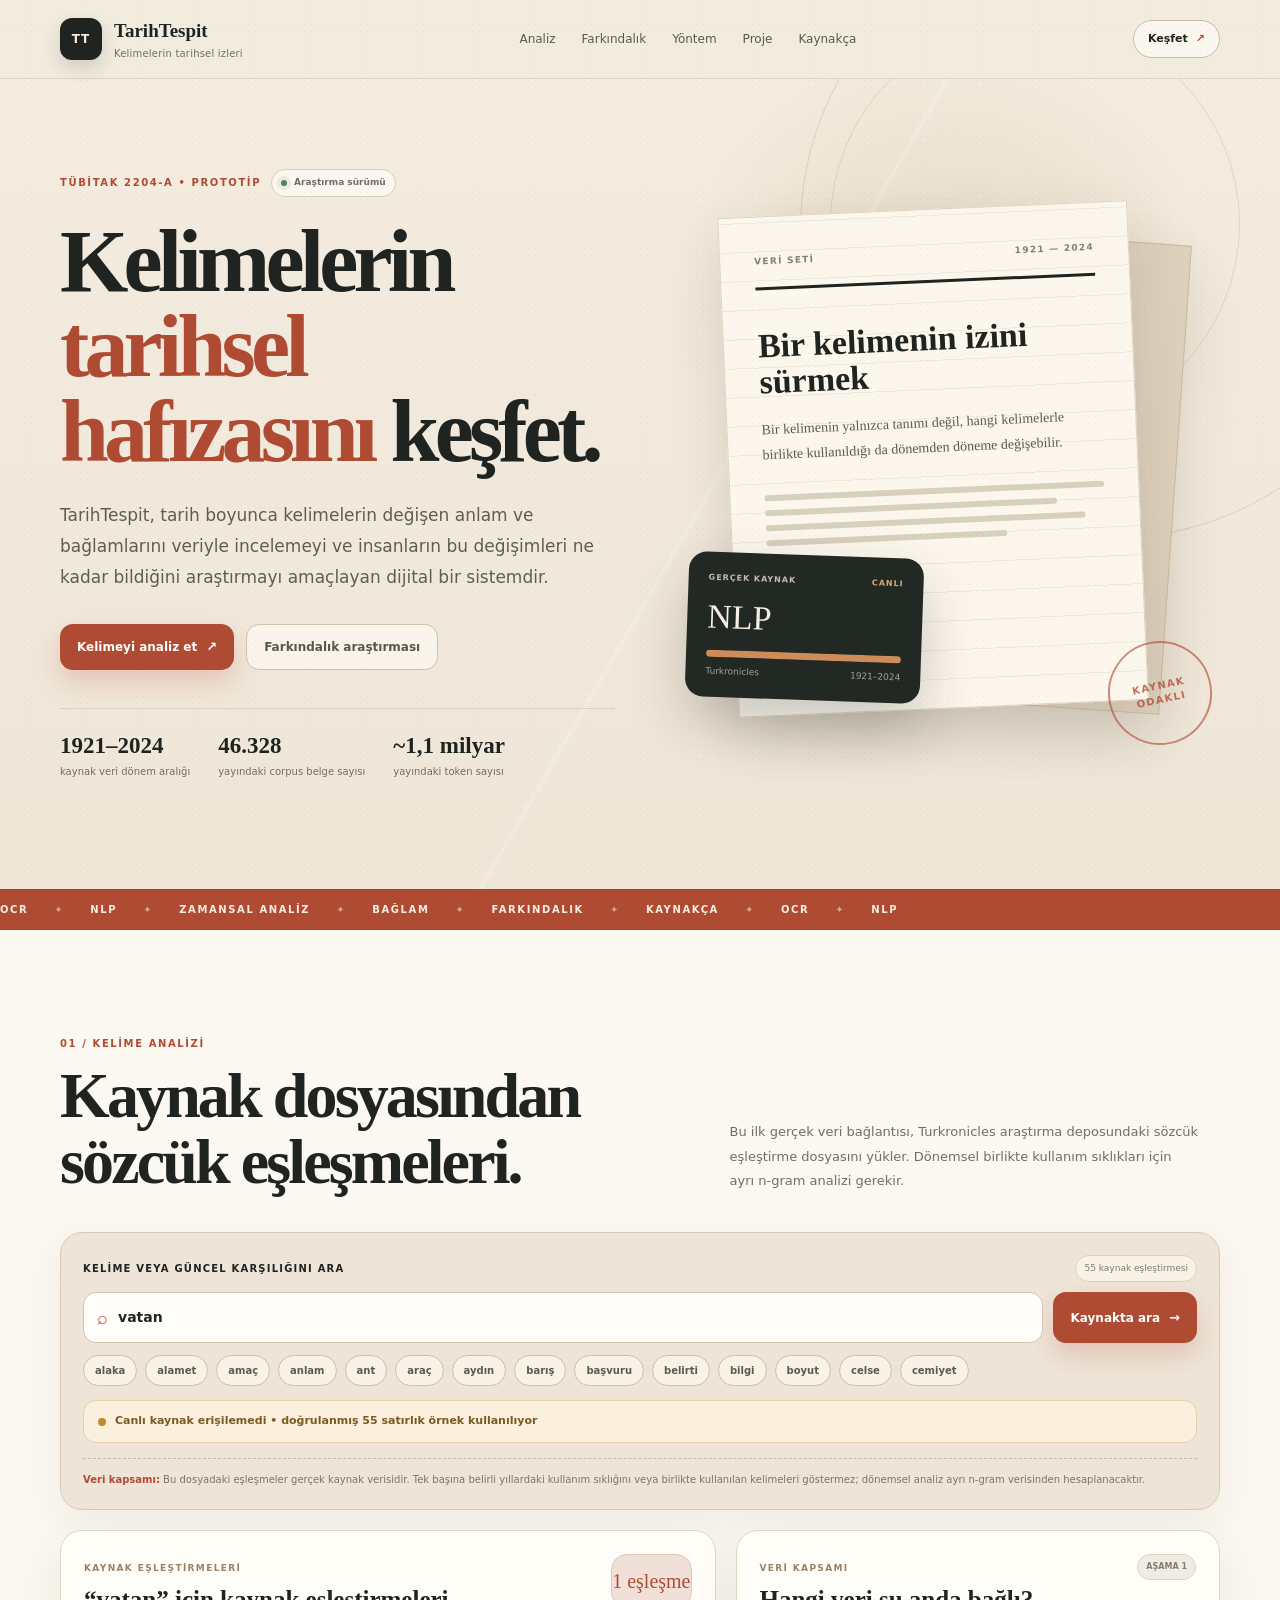
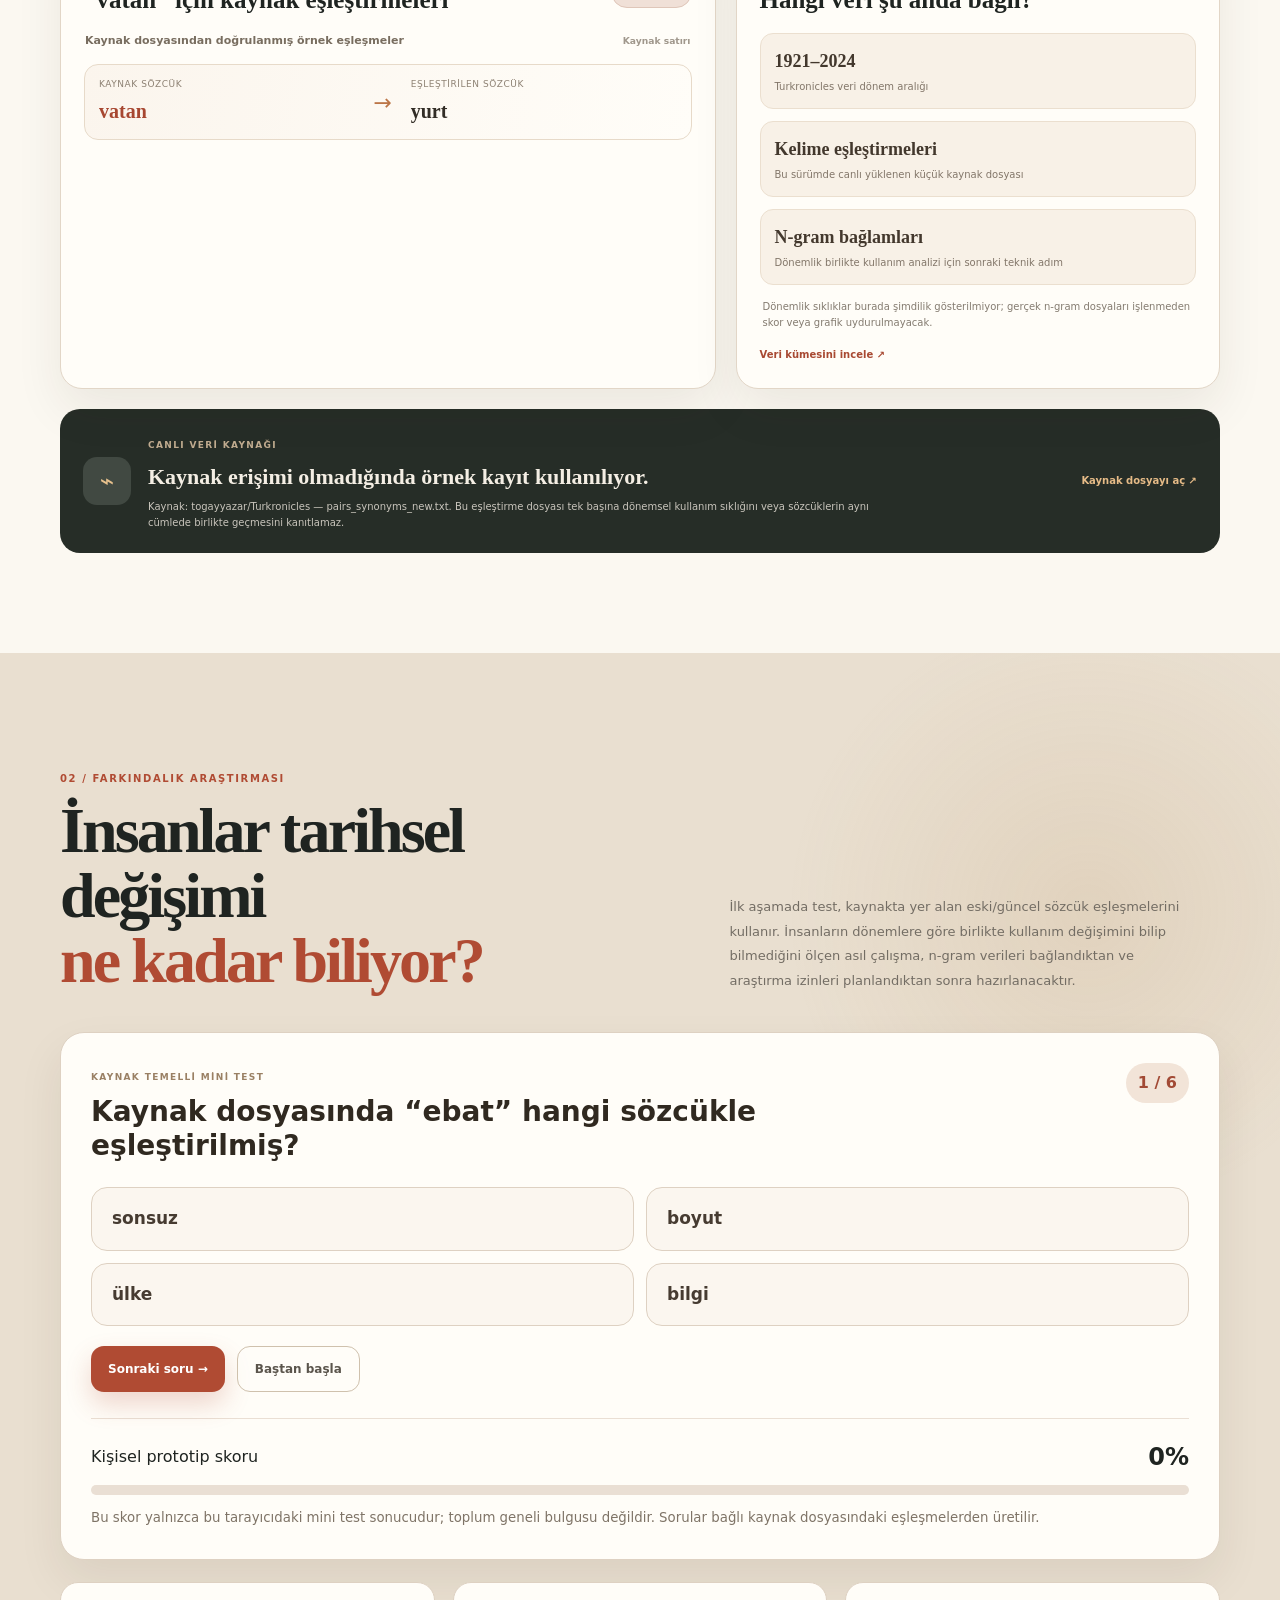
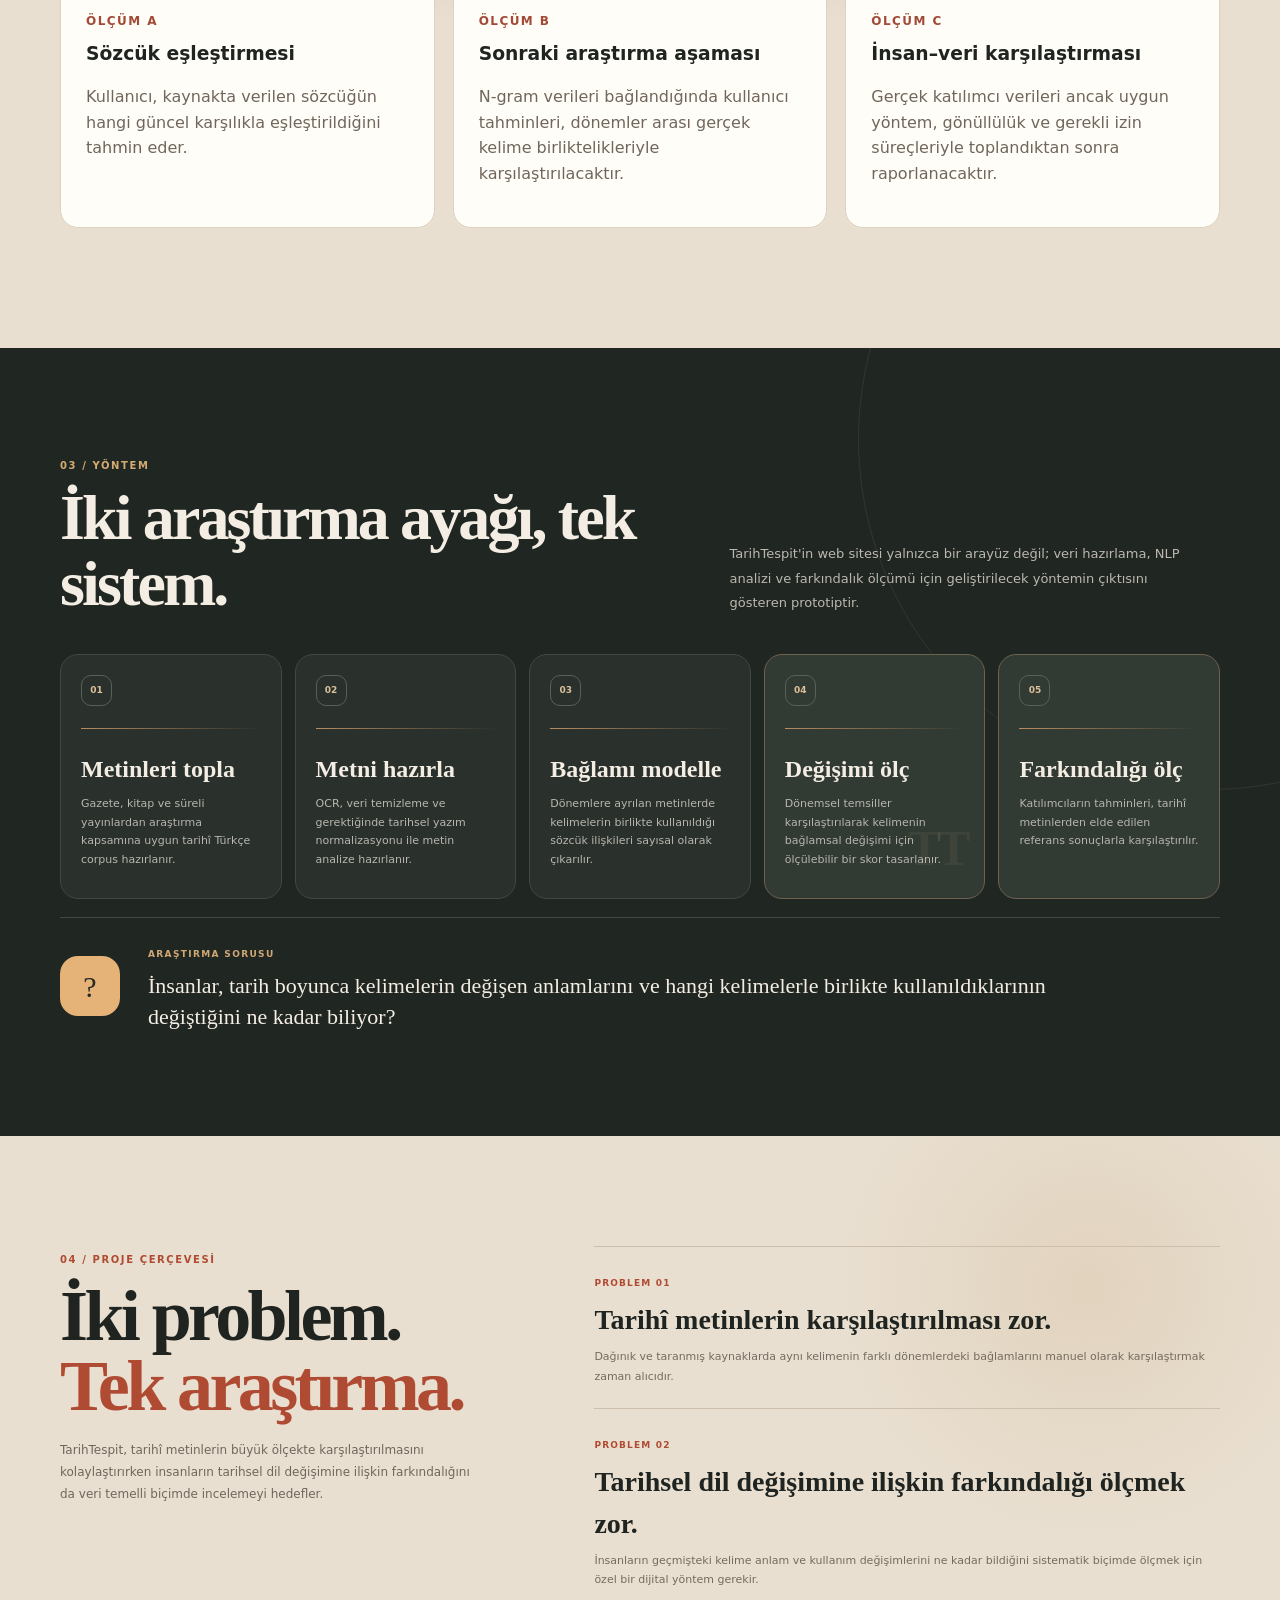
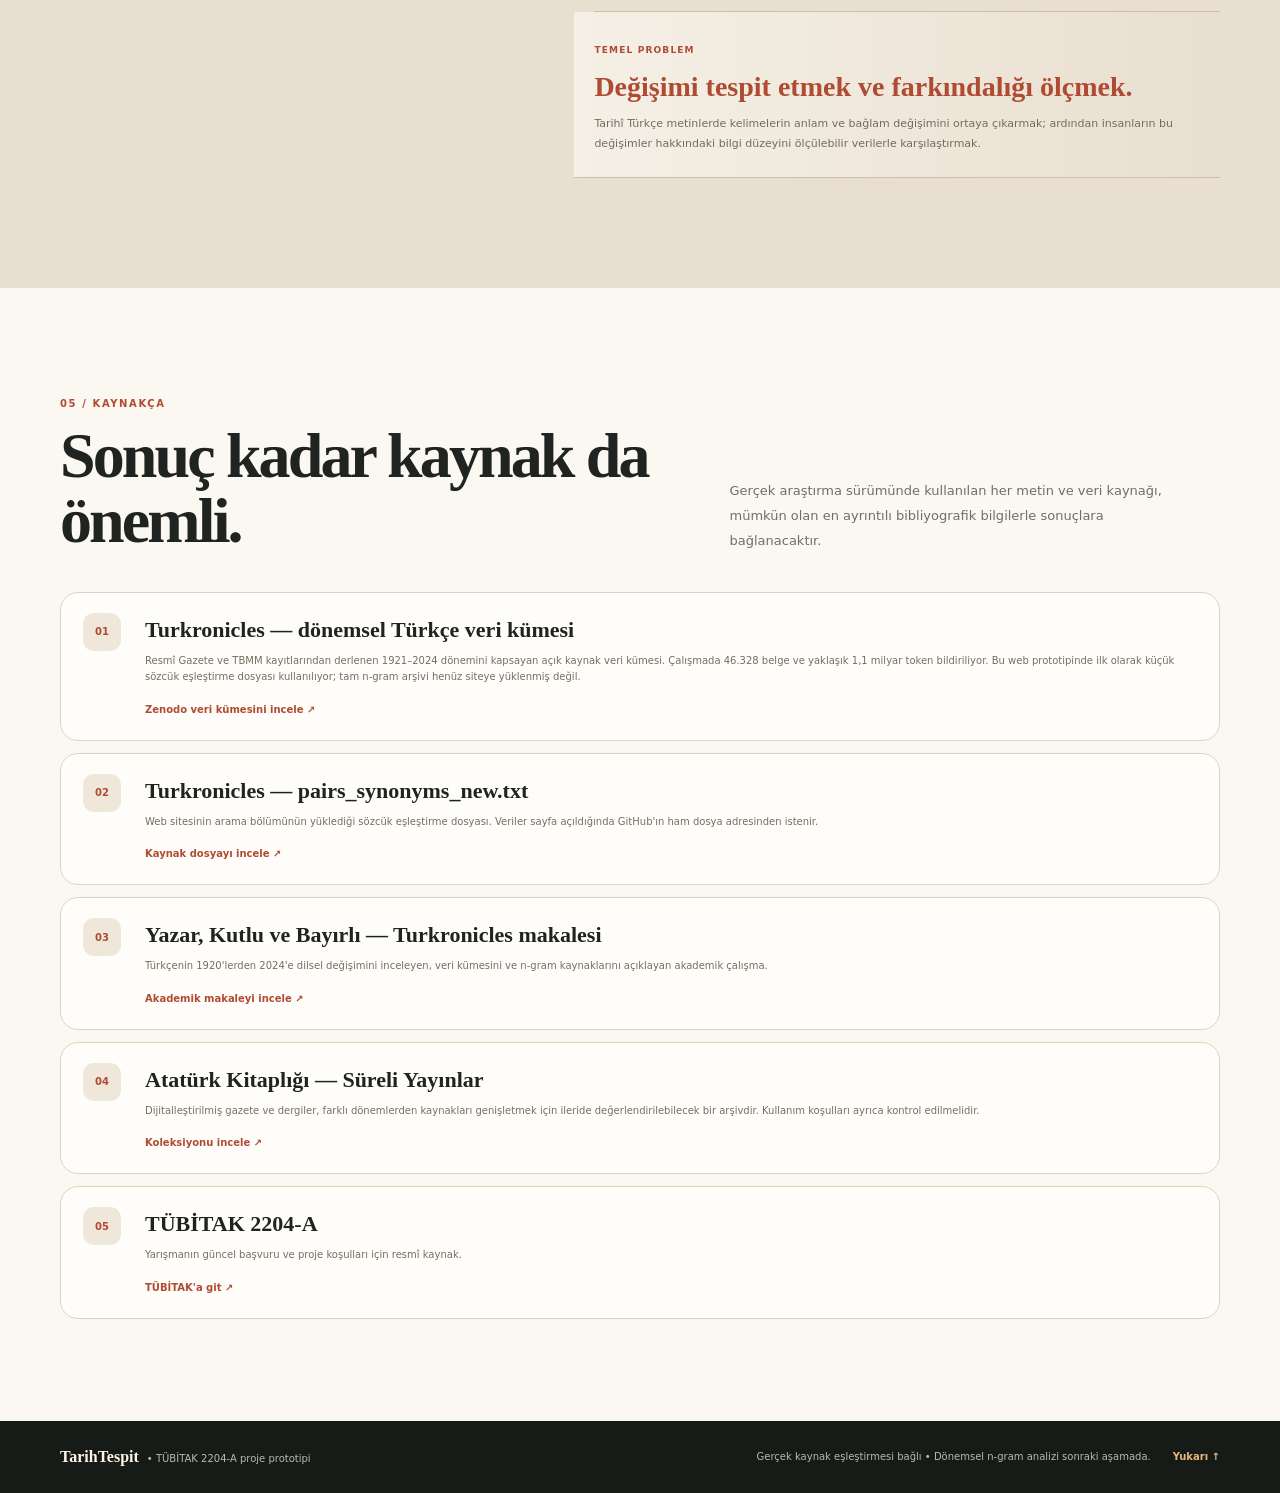
==== index.html @ f0a79180 "Add files via upload" ====
<!DOCTYPE html>
<html lang="tr">
<head>
  <meta charset="UTF-8" />
  <meta name="viewport" content="width=device-width, initial-scale=1.0" />
  <title>TarihTespit — Kelimelerin Tarihsel İzleri</title>
  <meta name="description" content="TarihTespit; tarih boyunca kelimelerin değişen anlam ve bağlamlarını inceleyen ve insanların bu değişimleri ne kadar bildiğini araştıran dijital proje prototipidir." />
  <meta name="keywords" content="TarihTespit, tarihî Türkçe, NLP, doğal dil işleme, kelime anlamı, tarih, dijital tarih, TÜBİTAK 2204-A" />
  <meta name="author" content="TarihTespit Proje Ekibi" />
  <meta name="robots" content="index, follow" />
  <link rel="canonical" href="https://tarihtespit.vercel.app/" />
  <meta property="og:type" content="website" />
  <meta property="og:locale" content="tr_TR" />
  <meta property="og:title" content="TarihTespit — Kelimelerin Tarihsel İzleri" />
  <meta property="og:description" content="Kelimelerin tarih boyunca anlam ve bağlam değişimini ve bu değişimlere ilişkin farkındalığı araştıran dijital proje." />
  <meta property="og:url" content="https://tarihtespit.vercel.app/" />
  <link rel="sitemap" type="application/xml" href="/sitemap.xml" />
  <link rel="stylesheet" href="styles.css" />
  <script type="application/ld+json">
  {
    "@context":"https://schema.org",
    "@type":"WebSite",
    "name":"TarihTespit",
    "url":"https://tarihtespit.vercel.app/",
    "inLanguage":"tr-TR",
    "description":"Tarih boyunca kelimelerin değişen anlam ve bağlamlarını inceleyen ve tarihsel dil farkındalığını araştıran dijital proje."
  }
  </script>
</head>
<body>
  <div class="paper-noise" aria-hidden="true"></div>
  <header class="topbar" id="top">
    <div class="container nav">
      <a class="brand" href="#top" aria-label="TarihTespit ana sayfa">
        <span class="brand-mark">TT</span>
        <span><strong>TarihTespit</strong><small>Kelimelerin tarihsel izleri</small></span>
      </a>
      <nav>
        <a href="#analiz">Analiz</a>
        <a href="#farkindalik">Farkındalık</a>
        <a href="#nasil">Yöntem</a>
        <a href="#proje">Proje</a>
        <a href="#kaynaklar">Kaynakça</a>
      </nav>
      <a class="nav-cta" href="#analiz">Keşfet <span>↗</span></a>
    </div>
  </header>

  <main>
    <section class="hero">
      <div class="hero-orbit orbit-one"></div><div class="hero-orbit orbit-two"></div>
      <div class="container hero-grid">
        <div class="hero-copy">
          <div class="eyebrow-row"><span class="eyebrow">TÜBİTAK 2204-A • PROTOTİP</span><span class="live-dot"><i></i> Araştırma sürümü</span></div>
          <h1>Kelimelerin<br /><em>tarihsel hafızasını</em> keşfet.</h1>
          <p class="hero-lead">TarihTespit, tarih boyunca kelimelerin değişen anlam ve bağlamlarını veriyle incelemeyi ve insanların bu değişimleri ne kadar bildiğini araştırmayı amaçlayan dijital bir sistemdir.</p>
          <div class="hero-actions"><a class="btn primary" href="#analiz">Kelimeyi analiz et <span>↗</span></a><a class="btn ghost" href="#farkindalik">Farkındalık araştırması</a></div>
          <div class="hero-stats"><div><strong>1921–2024</strong><span>kaynak veri dönem aralığı</span></div><div><strong>46.328</strong><span>yayındaki corpus belge sayısı</span></div><div><strong>~1,1 milyar</strong><span>yayındaki token sayısı</span></div></div>
        </div>
        <div class="archive-stage" aria-label="Tarihî belge ve veri analizi görseli">
          <div class="paper-card back-card"></div>
          <div class="paper-card document-card">
            <div class="document-header"><span>VERİ SETİ</span><span>1921 — 2024</span></div>
            <div class="document-rule"></div>
            <h3>Bir kelimenin izini sürmek</h3>
            <p>Bir kelimenin yalnızca tanımı değil, hangi kelimelerle birlikte kullanıldığı da dönemden döneme değişebilir.</p>
            <div class="document-lines"><i></i><i></i><i></i><i></i></div>
            <div class="document-tag">TARİH • DİL • VERİ</div>
          </div>
          <div class="floating-analysis"><div class="floating-top"><span>GERÇEK KAYNAK</span><b>CANLI</b></div><div class="floating-score" style="font-size:34px">NLP</div><div class="mini-bar"><span style="width:100%"></span></div><div class="floating-foot"><span>Turkronicles</span><span>1921–2024</span></div></div>
          <div class="stamp">KAYNAK<br />ODAKLI</div>
        </div>
      </div>
    </section>

    <section class="marquee-strip" aria-label="Proje özellikleri"><div class="marquee-inner"><span>OCR</span><b>✦</b><span>NLP</span><b>✦</b><span>ZAMANSAL ANALİZ</span><b>✦</b><span>BAĞLAM</span><b>✦</b><span>FARKINDALIK</span><b>✦</b><span>KAYNAKÇA</span><b>✦</b><span>OCR</span><b>✦</b><span>NLP</span></div></section>

    <section id="analiz" class="analysis-section section-light">
      <div class="container">
        <div class="section-heading"><div><span class="eyebrow">01 / KELİME ANALİZİ</span><h2>Kaynak dosyasından sözcük eşleşmeleri.</h2></div><p>Bu ilk gerçek veri bağlantısı, Turkronicles araştırma deposundaki sözcük eşleştirme dosyasını yükler. Dönemsel birlikte kullanım sıklıkları için ayrı n-gram analizi gerekir.</p></div>
        <div class="search-panel">
          <div class="search-label-wrap"><label for="wordInput">Kelime veya güncel karşılığını ara</label><span id="wordCountLabel">Kaynak yükleniyor…</span></div>
          <div class="search-row"><div class="input-wrap"><span>⌕</span><input id="wordInput" type="text" value="vatan" autocomplete="off" aria-label="Aranacak kelime" placeholder="Örn. vatan, mektep, ebat" /><div id="suggestionDropdown" class="suggestion-dropdown" hidden></div></div><button id="analyzeBtn" class="btn primary">Kaynakta ara <span>→</span></button></div>
          <div class="suggestions" id="suggestions"></div>
          <div id="dataStatus" class="data-status" role="status"><span class="status-dot"></span><span>Turkronicles kaynak dosyası yükleniyor…</span></div><div class="demo-warning"><strong>Veri kapsamı:</strong> Bu dosyadaki eşleşmeler gerçek kaynak verisidir. Tek başına belirli yıllardaki kullanım sıklığını veya birlikte kullanılan kelimeleri göstermez; dönemsel analiz ayrı n-gram verisinden hesaplanacaktır.</div>
        </div>
        <div id="results" class="results-grid real-data-grid">
          <article class="panel pair-panel"><div class="panel-head"><div><span class="panel-kicker">KAYNAK EŞLEŞTİRMELERİ</span><h3 id="resultTitle">“vatan” sözcüğünün kaynak dosyasındaki eşleşmesi</h3></div><span id="resultCount" class="badge">Bekleniyor</span></div><div id="pairResults" class="pair-results" aria-live="polite"><p class="empty-state">Kaynak dosyası yükleniyor…</p></div></article>
          <article class="panel coverage-panel"><div class="panel-head"><div><span class="panel-kicker">VERİ KAPSAMI</span><h3>Hangi veri şu anda bağlı?</h3></div><span class="mini-status">AŞAMA 1</span></div><div class="coverage-facts"><div><b>1921–2024</b><span>Turkronicles veri dönem aralığı</span></div><div><b>Kelime eşleştirmeleri</b><span>Bu sürümde canlı yüklenen küçük kaynak dosyası</span></div><div><b>N-gram bağlamları</b><span>Dönemlik birlikte kullanım analizi için sonraki teknik adım</span></div></div><p class="panel-note">Dönemlik sıklıklar burada şimdilik gösterilmiyor; gerçek n-gram dosyaları işlenmeden skor veya grafik uydurulmayacak.</p><a class="text-link" href="https://zenodo.org/records/15766757" target="_blank" rel="noopener">Veri kümesini incele ↗</a></article>
        </div>
        <div class="source-card" id="sourceCard"><div class="source-icon">⌁</div><div class="source-copy"><span class="panel-kicker">CANLI VERİ KAYNAĞI</span><h3 id="sourceTitle">Turkronicles sözcük eşleştirme dosyası</h3><p id="sourceText">Kaynak dosyası yüklendiğinde eşleşmenin kendisi ve kaynak bağlantısı gösterilir. Bu ilk bağlantı dönemsel sıklık verisi değildir.</p></div><a class="text-link" href="https://github.com/togayyazar/Turkronicles/blob/master/pairs_synonyms_new.txt" target="_blank" rel="noopener">Kaynak dosyayı aç ↗</a></div>
      </div>
    </section>

    <section id="farkindalik" class="awareness-section section-paper">
      <div class="container">
        <div class="section-heading"><div><span class="eyebrow">02 / FARKINDALIK ARAŞTIRMASI</span><h2>İnsanlar tarihsel değişimi<br /><em>ne kadar biliyor?</em></h2></div><p>İlk aşamada test, kaynakta yer alan eski/güncel sözcük eşleşmelerini kullanır. İnsanların dönemlere göre birlikte kullanım değişimini bilip bilmediğini ölçen asıl çalışma, n-gram verileri bağlandıktan ve araştırma izinleri planlandıktan sonra hazırlanacaktır.</p></div>
        <div class="quiz-shell">
          <div class="quiz-top"><div><span class="panel-kicker">KAYNAK TEMELLİ MİNİ TEST</span><h3 id="quizQuestionTitle">Kaynak dosyasındaki sözcük eşleştirmesini tahmin et.</h3></div><span id="quizStep" class="quiz-step">1 / 6</span></div>
          <div id="quizOptions" class="quiz-options"></div>
          <div id="quizFeedback" class="quiz-feedback" hidden></div>
          <div class="quiz-actions"><button id="quizNext" class="btn primary" disabled>Sonraki soru →</button><button id="quizReset" class="btn ghost">Baştan başla</button></div>
          <div class="quiz-score"><div><span>Kişisel prototip skoru</span><strong id="quizScore">0%</strong></div><div class="score-track"><span id="quizScoreBar" style="width:0%"></span></div><small>Bu skor yalnızca bu tarayıcıdaki mini test sonucudur; toplum geneli bulgusu değildir. Sorular bağlı kaynak dosyasındaki eşleşmelerden üretilir.</small></div>
        </div>
        <div class="research-cards"><article><span>ÖLÇÜM A</span><h3>Sözcük eşleştirmesi</h3><p>Kullanıcı, kaynakta verilen sözcüğün hangi güncel karşılıkla eşleştirildiğini tahmin eder.</p></article><article><span>ÖLÇÜM B</span><h3>Sonraki araştırma aşaması</h3><p>N-gram verileri bağlandığında kullanıcı tahminleri, dönemler arası gerçek kelime birliktelikleriyle karşılaştırılacaktır.</p></article><article><span>ÖLÇÜM C</span><h3>İnsan–veri karşılaştırması</h3><p>Gerçek katılımcı verileri ancak uygun yöntem, gönüllülük ve gerekli izin süreçleriyle toplandıktan sonra raporlanacaktır.</p></article></div>
      </div>
    </section>

    <section id="nasil" class="method-section section-dark">
      <div class="container">
        <div class="section-heading dark-heading"><div><span class="eyebrow">03 / YÖNTEM</span><h2>İki araştırma ayağı, tek sistem.</h2></div><p>TarihTespit'in web sitesi yalnızca bir arayüz değil; veri hazırlama, NLP analizi ve farkındalık ölçümü için geliştirilecek yöntemin çıktısını gösteren prototiptir.</p></div>
        <div class="method-grid">
          <div class="method-card dark-card"><span>01</span><div class="method-line"></div><h3>Metinleri topla</h3><p>Gazete, kitap ve süreli yayınlardan araştırma kapsamına uygun tarihî Türkçe corpus hazırlanır.</p></div>
          <div class="method-card dark-card"><span>02</span><div class="method-line"></div><h3>Metni hazırla</h3><p>OCR, veri temizleme ve gerektiğinde tarihsel yazım normalizasyonu ile metin analize hazırlanır.</p></div>
          <div class="method-card dark-card"><span>03</span><div class="method-line"></div><h3>Bağlamı modelle</h3><p>Dönemlere ayrılan metinlerde kelimelerin birlikte kullanıldığı sözcük ilişkileri sayısal olarak çıkarılır.</p></div>
          <div class="method-card dark-card featured"><span>04</span><div class="method-line"></div><h3>Değişimi ölç</h3><p>Dönemsel temsiller karşılaştırılarak kelimenin bağlamsal değişimi için ölçülebilir bir skor tasarlanır.</p><b class="featured-mark">TT</b></div>
          <div class="method-card dark-card awareness-card"><span>05</span><div class="method-line"></div><h3>Farkındalığı ölç</h3><p>Katılımcıların tahminleri, tarihî metinlerden elde edilen referans sonuçlarla karşılaştırılır.</p></div>
        </div>
        <div class="research-question"><div class="rq-mark">?</div><div><span>ARAŞTIRMA SORUSU</span><p>İnsanlar, tarih boyunca kelimelerin değişen anlamlarını ve hangi kelimelerle birlikte kullanıldıklarının değiştiğini ne kadar biliyor?</p></div></div>
      </div>
    </section>

    <section id="proje" class="project-section section-paper">
      <div class="container project-layout"><div class="project-intro"><span class="eyebrow">04 / PROJE ÇERÇEVESİ</span><h2>İki problem.<br /><em>Tek araştırma.</em></h2><p>TarihTespit, tarihî metinlerin büyük ölçekte karşılaştırılmasını kolaylaştırırken insanların tarihsel dil değişimine ilişkin farkındalığını da veri temelli biçimde incelemeyi hedefler.</p></div><div class="problem-cards"><article><span>PROBLEM 01</span><h3>Tarihî metinlerin karşılaştırılması zor.</h3><p>Dağınık ve taranmış kaynaklarda aynı kelimenin farklı dönemlerdeki bağlamlarını manuel olarak karşılaştırmak zaman alıcıdır.</p></article><article><span>PROBLEM 02</span><h3>Tarihsel dil değişimine ilişkin farkındalığı ölçmek zor.</h3><p>İnsanların geçmişteki kelime anlam ve kullanım değişimlerini ne kadar bildiğini sistematik biçimde ölçmek için özel bir dijital yöntem gerekir.</p></article><article class="main-problem"><span>TEMEL PROBLEM</span><h3>Değişimi tespit etmek ve farkındalığı ölçmek.</h3><p>Tarihî Türkçe metinlerde kelimelerin anlam ve bağlam değişimini ortaya çıkarmak; ardından insanların bu değişimler hakkındaki bilgi düzeyini ölçülebilir verilerle karşılaştırmak.</p></article></div></div>
    </section>

    <section id="kaynaklar" class="sources-section section-light"><div class="container"><div class="section-heading"><div><span class="eyebrow">05 / KAYNAKÇA</span><h2>Sonuç kadar kaynak da önemli.</h2></div><p>Gerçek araştırma sürümünde kullanılan her metin ve veri kaynağı, mümkün olan en ayrıntılı bibliyografik bilgilerle sonuçlara bağlanacaktır.</p></div><div class="source-list">
      <article class="source-item"><div class="source-number">01</div><div><h3>Turkronicles — dönemsel Türkçe veri kümesi</h3><p>Resmî Gazete ve TBMM kayıtlarından derlenen 1921–2024 dönemini kapsayan açık kaynak veri kümesi. Çalışmada 46.328 belge ve yaklaşık 1,1 milyar token bildiriliyor. Bu web prototipinde ilk olarak küçük sözcük eşleştirme dosyası kullanılıyor; tam n-gram arşivi henüz siteye yüklenmiş değil.</p><a href="https://zenodo.org/records/15766757" target="_blank" rel="noopener">Zenodo veri kümesini incele ↗</a></div></article>
      <article class="source-item"><div class="source-number">02</div><div><h3>Turkronicles — pairs_synonyms_new.txt</h3><p>Web sitesinin arama bölümünün yüklediği sözcük eşleştirme dosyası. Veriler sayfa açıldığında GitHub'ın ham dosya adresinden istenir.</p><a href="https://github.com/togayyazar/Turkronicles/blob/master/pairs_synonyms_new.txt" target="_blank" rel="noopener">Kaynak dosyayı incele ↗</a></div></article>
      <article class="source-item"><div class="source-number">03</div><div><h3>Yazar, Kutlu ve Bayırlı — Turkronicles makalesi</h3><p>Türkçenin 1920'lerden 2024'e dilsel değişimini inceleyen, veri kümesini ve n-gram kaynaklarını açıklayan akademik çalışma.</p><a href="https://doi.org/10.1007/s10579-025-09857-w" target="_blank" rel="noopener">Akademik makaleyi incele ↗</a></div></article>

      <article class="source-item"><div class="source-number">04</div><div><h3>Atatürk Kitaplığı — Süreli Yayınlar</h3><p>Dijitalleştirilmiş gazete ve dergiler, farklı dönemlerden kaynakları genişletmek için ileride değerlendirilebilecek bir arşivdir. Kullanım koşulları ayrıca kontrol edilmelidir.</p><a href="https://ataturkkitapligi.ibb.gov.tr/tr/Kitaplik/Koleksiyonlar/Sureli-Yayinlar/25" target="_blank" rel="noopener">Koleksiyonu incele ↗</a></div></article>
      <article class="source-item"><div class="source-number">05</div><div><h3>TÜBİTAK 2204-A</h3><p>Yarışmanın güncel başvuru ve proje koşulları için resmî kaynak.</p><a href="https://tubitak.gov.tr/tr/yarismalar/2204-lise-ogrencileri-arastirma-projeleri-yarismasi" target="_blank" rel="noopener">TÜBİTAK'a git ↗</a></div></article>
    </div></div></section>
  </main>
  <footer><div class="container footer-inner"><div><strong>TarihTespit</strong><span>• TÜBİTAK 2204-A proje prototipi</span></div><div class="footer-right"><span>Gerçek kaynak eşleştirmesi bağlı • Dönemsel n-gram analizi sonraki aşamada.</span><a href="#top">Yukarı ↑</a></div></div></footer>
  <script src="app.js"></script>
</body>
</html>
---- styles.css ----
:root{
  --ink:#1f2421;
  --ink-soft:#394039;
  --paper:#f2ecdf;
  --paper-2:#fbf8f1;
  --paper-3:#e9dfd0;
  --line:#d8cdbd;
  --muted:#736d64;
  --accent:#b04b33;
  --accent-2:#cf8b58;
  --gold:#b38a55;
  --white:#fffdf8;
  --shadow:0 22px 60px rgba(53,40,25,.12);
}
*{box-sizing:border-box}
html{scroll-behavior:smooth}
body{margin:0;background:var(--paper);color:var(--ink);font-family:Inter,ui-sans-serif,system-ui,-apple-system,"Segoe UI",sans-serif;line-height:1.5;overflow-x:hidden}
a{color:inherit;text-decoration:none}
button,input{font:inherit}
button{cursor:pointer}
.container{width:min(1160px,calc(100% - 48px));margin:0 auto}
.paper-noise{position:fixed;inset:0;pointer-events:none;opacity:.22;z-index:100;background-image:radial-gradient(rgba(80,60,40,.22) .55px,transparent .55px);background-size:7px 7px;mix-blend-mode:multiply}
.topbar{position:sticky;top:0;z-index:50;background:rgba(242,236,223,.91);backdrop-filter:blur(14px);border-bottom:1px solid rgba(216,205,189,.8)}
.nav{height:78px;display:flex;align-items:center;justify-content:space-between;gap:24px}
.brand{display:flex;align-items:center;gap:12px}.brand-mark{width:42px;height:42px;display:grid;place-items:center;border-radius:12px;background:var(--ink);color:#f5ead6;font-weight:800;font-size:12px;letter-spacing:.08em;box-shadow:0 8px 18px rgba(31,36,33,.16)}
.brand strong{display:block;font-family:Georgia,serif;font-size:19px}.brand small{display:block;color:var(--muted);font-size:10px;margin-top:1px;letter-spacing:.02em}
.nav nav,.nav>nav{display:flex;gap:26px;align-items:center}.nav nav a{font-size:12px;color:#5d584f}.nav nav a:hover{color:var(--accent)}
.nav-cta{display:inline-flex;align-items:center;gap:8px;padding:10px 14px;border:1px solid #c9baa6;border-radius:999px;background:rgba(255,253,248,.65);font-size:11px;font-weight:800}.nav-cta span{color:var(--accent)}
.hero{position:relative;min-height:760px;display:flex;align-items:center;padding:90px 0 110px;overflow:hidden;background:radial-gradient(circle at 74% 28%,rgba(179,138,85,.18),transparent 24%),linear-gradient(180deg,#f3ecdf 0%,#efe6d8 100%)}
.hero:after{content:"";position:absolute;inset:0;pointer-events:none;background:linear-gradient(120deg,transparent 0 54%,rgba(255,255,255,.22) 54.2%,transparent 54.5%)}
.hero-orbit{position:absolute;border:1px solid rgba(176,75,51,.18);border-radius:50%;pointer-events:none}.orbit-one{width:620px;height:620px;right:-140px;top:-160px}.orbit-two{width:410px;height:410px;right:40px;top:-60px;border-color:rgba(179,138,85,.23)}
.hero-grid{position:relative;z-index:2;display:grid;grid-template-columns:1.02fr .98fr;gap:72px;align-items:center}
.eyebrow-row{display:flex;align-items:center;gap:10px;flex-wrap:wrap}.eyebrow{font-size:10px;letter-spacing:.16em;font-weight:900;color:var(--accent);text-transform:uppercase}.live-dot{display:inline-flex;align-items:center;gap:7px;padding:6px 9px;border-radius:999px;background:rgba(255,253,248,.7);border:1px solid #d9cdbc;color:#756d63;font-size:9px;font-weight:700}.live-dot i{width:6px;height:6px;border-radius:50%;background:#55825a;box-shadow:0 0 0 4px rgba(85,130,90,.1)}
h1{font-family:Georgia,"Times New Roman",serif;font-size:clamp(56px,7vw,88px);line-height:.97;letter-spacing:-.055em;margin:22px 0 25px;max-width:700px}h1 em,h2 em{color:var(--accent);font-style:normal}.hero-lead{max-width:650px;font-size:17px;color:#625c53;line-height:1.85;margin:0 0 30px}
.hero-actions{display:flex;gap:12px;flex-wrap:wrap}.btn{border:0;display:inline-flex;align-items:center;justify-content:center;gap:9px;border-radius:13px;padding:13px 17px;font-size:12px;font-weight:900;transition:.2s transform,.2s box-shadow,.2s background}.btn:hover{transform:translateY(-2px)}.btn.primary{background:var(--accent);color:white;box-shadow:0 12px 26px rgba(176,75,51,.22)}.btn.primary:hover{box-shadow:0 16px 30px rgba(176,75,51,.28)}.btn.ghost{background:rgba(255,253,248,.62);border:1px solid #cfc1ad;color:#5b554c}.btn span{font-size:13px}
.hero-stats{display:flex;gap:28px;margin-top:38px;padding-top:20px;border-top:1px solid rgba(123,111,95,.2)}.hero-stats div{display:flex;flex-direction:column}.hero-stats strong{font-family:Georgia,serif;font-size:23px}.hero-stats span{font-size:10px;color:var(--muted);margin-top:1px}
.archive-stage{position:relative;height:550px}.paper-card{position:absolute;box-shadow:var(--shadow)}.back-card{right:44px;top:32px;width:410px;height:470px;background:#ddd0bc;transform:rotate(4deg);border:1px solid #cbbb9f}.document-card{right:82px;top:10px;width:410px;height:500px;padding:38px 34px;background:#fbf7ed;border:1px solid #dfd3c1;transform:rotate(-2.5deg);overflow:hidden}.document-card:before{content:"";position:absolute;inset:0;background:repeating-linear-gradient(0deg,transparent 0 28px,rgba(153,130,98,.12) 28px 29px)}.document-card>*{position:relative;z-index:1}.document-header{display:flex;justify-content:space-between;font-size:9px;font-weight:900;letter-spacing:.14em;color:#8a7d6c}.document-rule{height:3px;background:var(--ink);margin:18px 0}.document-card h3{font-family:Georgia,serif;font-size:34px;line-height:1.06;max-width:310px;margin:38px 0 17px}.document-card p{font-family:Georgia,serif;font-size:14px;line-height:1.8;color:#60584e;max-width:320px}.document-lines{margin-top:28px;display:grid;gap:9px}.document-lines i{height:6px;background:#d9cfbf;border-radius:99px}.document-lines i:nth-child(2){width:86%}.document-lines i:nth-child(3){width:94%}.document-lines i:nth-child(4){width:71%}.document-tag{display:inline-flex;margin-top:27px;padding:7px 9px;border:1px solid #b9aa94;font-size:9px;letter-spacing:.1em;font-weight:900;color:#665c50}.floating-analysis{position:absolute;left:0;bottom:50px;width:235px;padding:20px 20px 18px;background:#222924;color:#f6eee2;border-radius:18px;box-shadow:0 25px 55px rgba(30,30,26,.22);transform:rotate(2deg)}.floating-top{display:flex;justify-content:space-between;align-items:center;font-size:8px;letter-spacing:.12em;color:#c5bbb0;font-weight:800}.floating-top b{font-size:8px;color:#d8aa6c}.floating-score{font-family:Georgia,serif;font-size:48px;line-height:1;margin:16px 0}.mini-bar{height:7px;border-radius:99px;background:#434b45;overflow:hidden}.mini-bar span{display:block;height:100%;background:var(--accent-2);border-radius:inherit}.floating-foot{display:flex;justify-content:space-between;margin-top:8px;color:#a7a096;font-size:9px}.stamp{position:absolute;right:8px;bottom:4px;width:104px;height:104px;border:2px solid rgba(176,75,51,.62);border-radius:50%;display:grid;place-items:center;text-align:center;color:rgba(176,75,51,.78);font-size:10px;letter-spacing:.13em;font-weight:900;line-height:1.4;transform:rotate(-12deg)}
.marquee-strip{overflow:hidden;background:var(--accent);color:#f8eee1;border-top:1px solid rgba(0,0,0,.05);border-bottom:1px solid rgba(0,0,0,.08)}.marquee-inner{width:max-content;display:flex;align-items:center;gap:26px;padding:12px 0;font-size:10px;font-weight:900;letter-spacing:.16em;animation:marquee 28s linear infinite}.marquee-inner b{opacity:.55}@keyframes marquee{from{transform:translateX(0)}to{transform:translateX(-28%)}}
.section-light{background:var(--paper-2)}.analysis-section{padding:100px 0}.section-heading{display:grid;grid-template-columns:1.1fr .9fr;gap:70px;align-items:end;margin-bottom:38px}.section-heading h2{font-family:Georgia,serif;font-size:clamp(40px,5vw,64px);line-height:1.02;letter-spacing:-.045em;margin:9px 0 0;max-width:720px}.section-heading>p{font-size:13px;color:var(--muted);line-height:1.9;margin:0;max-width:470px}
.search-panel{padding:22px;background:#eee5d8;border:1px solid #d7cabb;border-radius:22px;box-shadow:0 15px 40px rgba(60,45,28,.06);margin-bottom:20px}.search-label-wrap{display:flex;justify-content:space-between;align-items:center;margin-bottom:10px}.search-label-wrap label{font-size:10px;font-weight:900;letter-spacing:.12em;text-transform:uppercase}.search-label-wrap span{font-size:9px;color:#81786d;padding:6px 8px;border-radius:999px;background:#f8f2e7;border:1px solid #ded2c2}.search-row{display:grid;grid-template-columns:1fr auto;gap:10px}.input-wrap{display:flex;align-items:center;gap:10px;background:#fffdf9;border:1px solid #d1c3b1;border-radius:13px;padding:0 13px}.input-wrap span{color:var(--accent);font-size:18px}.input-wrap input{width:100%;border:0;outline:0;background:transparent;padding:14px 0;font-size:14px;color:var(--ink);font-weight:700}.suggestions{display:flex;gap:8px;flex-wrap:wrap;margin-top:12px}.suggestions button{border:1px solid #cdbfac;background:#f8f2e7;color:#5f584e;border-radius:999px;padding:7px 11px;font-size:10px;font-weight:800}.suggestions button:hover,.suggestions button:focus{border-color:var(--accent);color:var(--accent)}.demo-warning{margin-top:15px;padding-top:13px;border-top:1px dashed #cabaa6;font-size:10px;color:#7d7468}.demo-warning strong{color:var(--accent)}
.results-grid{display:grid;grid-template-columns:1.15fr .85fr;gap:20px}.panel{background:#fffdf9;border:1px solid #ddd1c1;border-radius:22px;box-shadow:0 14px 36px rgba(60,45,28,.06)}.score-panel,.context-panel{padding:23px}.panel-head{display:flex;align-items:flex-start;justify-content:space-between;gap:15px}.panel-kicker{font-size:9px;letter-spacing:.15em;font-weight:900;color:#9a8064}.panel-head h3{font-family:Georgia,serif;font-size:25px;line-height:1.2;margin:7px 0 0}.badge{min-width:54px;height:54px;display:grid;place-items:center;border-radius:16px;background:#f0e0d7;color:var(--accent);font-family:Georgia,serif;font-size:20px;border:1px solid #dfc6b9}.mini-status{padding:6px 8px;background:#f0ece5;border:1px solid #ded3c5;border-radius:999px;font-size:8px;font-weight:900;color:#877b6c}.chart-card canvas{display:block;width:100%;height:240px;max-width:100%;}
.chart-card canvas{display:block;width:100%;height:240px;max-width:100%;}
.chart-card{margin-top:18px;background:linear-gradient(180deg,#fbf6ed,#fdfaf3);border:1px solid #eee2d2;border-radius:16px;padding:12px}.metric-row{display:grid;grid-template-columns:repeat(3,1fr);gap:12px;margin-top:14px}.metric-row div{padding-top:12px;border-top:1px solid #ece1d2}.metric-row span{display:block;font-size:9px;color:#93887b}.metric-row strong{display:block;margin-top:4px;font-size:12px;color:#39342f}.context-network{min-height:352px;position:relative;margin-top:18px;border-radius:18px;overflow:hidden;border:1px solid #eadfd0;background:radial-gradient(circle at center,#f4e9dc 0,#fbf8f1 47%,#fffdf9 72%)}.context-network:before,.context-network:after{content:"";position:absolute;inset:0;pointer-events:none}.context-network:before{background-image:linear-gradient(90deg,rgba(176,75,51,.055) 1px,transparent 1px),linear-gradient(rgba(176,75,51,.055) 1px,transparent 1px);background-size:28px 28px}.context-network:after{box-shadow:inset 0 0 55px rgba(70,50,35,.05)}.node{position:absolute;transform:translate(-50%,-50%);padding:9px 12px;border-radius:999px;background:#efe4d7;border:1px solid #d7c8b7;color:#595147;font-size:10px;font-weight:800;white-space:nowrap;box-shadow:0 8px 18px rgba(70,50,35,.08);z-index:2}.node.central{padding:13px 17px;background:var(--ink);color:#fff;border-color:var(--ink);font-family:Georgia,serif;font-size:14px}.edge{position:absolute;height:1px;background:#cfc0ad;transform-origin:left center;z-index:1}.panel-note{margin:14px 3px 0;color:#847b70;font-size:10px;line-height:1.6}.source-card{margin-top:20px;padding:22px 23px;border-radius:20px;background:#262d27;color:#f4eee4;display:grid;grid-template-columns:48px 1fr auto;align-items:center;gap:17px}.source-icon{width:48px;height:48px;border-radius:14px;background:#414942;display:grid;place-items:center;color:#e7c18d;font-size:24px}.source-card .panel-kicker{color:#c0ab8f}.source-card h3{font-family:Georgia,serif;font-size:22px;margin:5px 0 6px}.source-card p{margin:0;color:#c9c5bc;font-size:10px;line-height:1.6;max-width:760px}.text-link{font-size:10px;font-weight:900;white-space:nowrap;color:#e6bb87}
.section-dark{background:#202621;color:#f3ede3;padding:104px 0;position:relative;overflow:hidden}.section-dark:before{content:"";position:absolute;width:700px;height:700px;border-radius:50%;border:1px solid rgba(216,187,142,.11);right:-280px;top:-260px}.dark-heading p{color:#bcb8b0}.dark-heading .eyebrow{color:#d5ab74}.method-grid{display:grid;grid-template-columns:repeat(5,1fr);gap:13px}.method-card{border-radius:18px;padding:20px;min-height:245px;position:relative;overflow:hidden}.dark-card{background:#2a312c;border:1px solid #414841}.method-card>span{display:grid;place-items:center;width:31px;height:31px;border:1px solid #586057;border-radius:10px;font-size:9px;color:#dbc09b;font-weight:900}.method-line{height:1px;background:linear-gradient(90deg,#ba8c5f,transparent);margin:22px 0}.method-card h3{font-family:Georgia,serif;font-size:24px;margin:0 0 8px}.method-card p{font-size:11px;color:#b8b6af;line-height:1.7;margin:0}.dark-card.featured,.dark-card.awareness-card{background:#313a33;border-color:#6f614f}.featured-mark{position:absolute;right:18px;bottom:12px;font-family:Georgia,serif;font-size:50px;color:rgba(216,187,142,.08);letter-spacing:-.08em}.research-question{margin-top:18px;display:grid;grid-template-columns:70px 1fr;gap:18px;align-items:center;border-top:1px solid #414841;padding-top:22px}.rq-mark{width:60px;height:60px;border-radius:18px;background:#e5b277;color:#252a25;display:grid;place-items:center;font-family:Georgia,serif;font-size:30px}.research-question span{font-size:9px;letter-spacing:.15em;color:#d1a776;font-weight:900}.research-question p{font-family:Georgia,serif;font-size:22px;line-height:1.42;margin:6px 0 0;max-width:930px}
.section-paper{padding:110px 0;background:radial-gradient(circle at 85% 20%,rgba(179,138,85,.15),transparent 20%),#e9dfd0}.project-layout{display:grid;grid-template-columns:.85fr 1.15fr;gap:72px}.project-intro h2{font-family:Georgia,serif;font-size:clamp(48px,6vw,72px);line-height:.96;letter-spacing:-.05em;margin:12px 0 18px}.project-intro p{font-size:12px;color:#6f675d;line-height:1.85;max-width:410px}.problem-cards{border-top:1px solid #cdbfac}.problem-cards article{padding:22px 0;border-bottom:1px solid #cdbfac}.problem-cards span{font-size:9px;color:var(--accent);letter-spacing:.13em;font-weight:900}.problem-cards h3{font-family:Georgia,serif;font-size:28px;margin:6px 0}.problem-cards p{font-size:11px;color:#746b60;line-height:1.75;margin:0;max-width:680px}.problem-cards .main-problem{position:relative;padding:24px 20px 24px 0;background:linear-gradient(90deg,rgba(255,253,248,.54),transparent);margin-left:-20px;padding-left:20px}.problem-cards .main-problem h3{color:var(--accent)}
.sources-section{padding:102px 0}.source-list{display:grid;gap:12px}.source-item{display:grid;grid-template-columns:46px 1fr;gap:16px;padding:20px 22px;background:#fffdf9;border:1px solid #ded2c3;border-radius:18px}.source-number{width:38px;height:38px;border-radius:11px;background:#f0e7db;display:grid;place-items:center;color:var(--accent);font-weight:900;font-size:10px}.source-item h3{font-family:Georgia,serif;font-size:22px;margin:0}.source-item p{margin:7px 0 10px;color:#756d62;font-size:10px;line-height:1.65}.source-item a{font-size:10px;color:var(--accent);font-weight:900}
footer{background:#171b18;color:#bcb8ae;padding:24px 0}.footer-inner{display:flex;justify-content:space-between;gap:18px;align-items:center;font-size:10px}.footer-inner strong{font-family:Georgia,serif;font-size:16px;color:#fff4e6;margin-right:8px}.footer-right{display:flex;gap:22px;align-items:center}.footer-right a{color:#e7b67e;font-weight:800}
@media (max-width:980px){.hero-grid,.section-heading,.results-grid,.project-layout{grid-template-columns:1fr}.hero{padding-top:70px}.archive-stage{max-width:650px}.section-heading{gap:20px}.method-grid{grid-template-columns:repeat(2,1fr)}.project-layout{gap:35px}.nav nav{display:none}}
@media (max-width:640px){.container{width:min(100% - 28px,1160px)}.nav{height:70px}.brand small{display:none}.nav-cta{padding:9px 11px}.hero{min-height:auto;padding:62px 0 75px}.hero-grid{gap:45px}h1{font-size:50px}.hero-lead{font-size:15px}.hero-stats{gap:18px;justify-content:space-between}.archive-stage{height:470px;transform:scale(.9);transform-origin:center top;margin-bottom:-40px}.document-card{right:30px;width:330px;height:410px;padding:29px 25px}.back-card{right:0;width:330px;height:390px}.document-card h3{font-size:28px;margin-top:27px}.floating-analysis{left:4px;bottom:45px;width:195px}.stamp{right:0}.analysis-section,.section-dark,.section-paper,.sources-section{padding:74px 0}.section-heading h2{font-size:43px}.search-row{grid-template-columns:1fr}.results-grid{gap:14px}.metric-row{grid-template-columns:1fr}.source-card{grid-template-columns:48px 1fr}.source-card .text-link{grid-column:2}.method-grid{grid-template-columns:1fr}.research-question{grid-template-columns:1fr}.research-question p{font-size:18px}.footer-inner{flex-direction:column;align-items:flex-start}.footer-right{width:100%;justify-content:space-between}.marquee-inner{animation-duration:22s}}

/* Phase 2 additions */
.input-wrap{position:relative}
.suggestion-dropdown{position:absolute;left:0;right:0;top:calc(100% + 8px);background:#fffdf8;border:1px solid #dfd2c2;border-radius:14px;box-shadow:0 16px 36px rgba(44,35,26,.12);z-index:30;overflow:hidden}
.suggestion-dropdown button{display:block;width:100%;padding:11px 14px;border:0;border-bottom:1px solid #efe5da;background:transparent;text-align:left;font:inherit;color:#40382f;cursor:pointer}
.suggestion-dropdown button:hover{background:#f4eadf}
.awareness-section{padding:112px 0 120px}
.quiz-shell{margin-top:38px;background:#fffdf8;border:1px solid #ded1c2;border-radius:24px;padding:30px;box-shadow:0 20px 45px rgba(53,42,31,.08)}
.quiz-top{display:flex;justify-content:space-between;gap:20px;align-items:flex-start;margin-bottom:24px}
.quiz-top h3{max-width:760px;margin:8px 0 0;font-size:28px;line-height:1.22;color:#302920}
.quiz-step{font-weight:700;color:#a24a35;background:#f2e4d8;border-radius:999px;padding:8px 12px;white-space:nowrap}
.quiz-options{display:grid;grid-template-columns:repeat(2,minmax(0,1fr));gap:12px}
.quiz-option{padding:18px 20px;border:1px solid #ded1c2;border-radius:16px;background:#fbf6ef;text-align:left;font-size:17px;font-weight:650;color:#463b31;cursor:pointer;transition:.2s}
.quiz-option:hover:not(:disabled){transform:translateY(-2px);border-color:#b04b33;background:#f7eadf}
.quiz-option:disabled{cursor:default;opacity:.95}.quiz-option.correct{border-color:#5f8061;background:#e9f0e7}.quiz-option.wrong{border-color:#ad4e41;background:#f5e3df}
.quiz-feedback{margin-top:18px;padding:16px 18px;border-radius:14px;background:#f3ede4;color:#4a4036;line-height:1.5}
.quiz-actions{display:flex;gap:12px;margin-top:20px}.quiz-score{margin-top:26px;padding-top:20px;border-top:1px solid #eadfd4}.quiz-score>div:first-child{display:flex;justify-content:space-between;align-items:center}.quiz-score strong{font-size:24px}.score-track{height:10px;background:#eadfd4;border-radius:999px;overflow:hidden;margin:10px 0}.score-track span{display:block;height:100%;background:#b04b33;border-radius:999px;transition:width .25s ease}.quiz-score small{color:#7f7467}
.research-cards{display:grid;grid-template-columns:repeat(3,1fr);gap:18px;margin-top:22px}.research-cards article{padding:25px;border:1px solid #ded1c2;border-radius:18px;background:#fffdf8}.research-cards span{font-size:12px;font-weight:800;letter-spacing:.12em;color:#a24a35}.research-cards h3{margin:8px 0}.research-cards p{color:#71665b;line-height:1.6}
@media(max-width:900px){.quiz-options,.research-cards{grid-template-columns:1fr}.quiz-top{flex-direction:column}.quiz-top h3{font-size:23px}}

/* Real-data integration: source-backed word-pair results */
.data-status{display:flex;align-items:center;gap:9px;margin-top:14px;padding:12px 14px;border-radius:13px;background:#f2eadf;border:1px solid #e2d4c2;color:#675b4d;font-size:11px;font-weight:750;line-height:1.5}
.data-status .status-dot{display:inline-block;width:8px;height:8px;flex:0 0 8px;border-radius:50%;background:#c49b5f}
.data-status.success{background:#eaf1e8;border-color:#cbdcc6;color:#35563d}
.data-status.success .status-dot{background:#54865a}
.data-status.warning{background:#fbf0dd;border-color:#e7d1a7;color:#795a22}
.data-status.warning .status-dot{background:#c18a2c}
.data-status.error{background:#f8e6e2;border-color:#e6c0b8;color:#8b3d31}
.data-status.error .status-dot{background:#b24b3a}
.real-data-grid{align-items:stretch}
.pair-panel,.coverage-panel{padding:23px;border-radius:22px;background:#fffdf8;border:1px solid #e2d6c7;box-shadow:0 20px 48px rgba(53,40,25,.08);min-width:0}
.pair-results{margin-top:18px;display:grid;gap:9px}
.pair-results-head{display:flex;justify-content:space-between;gap:10px;align-items:center;padding:0 1px 6px;color:#786d5f;font-size:11px;font-weight:800}
.pair-results-head small{font-weight:600;opacity:.7}
.pair-row{display:grid;grid-template-columns:minmax(0,1fr) 36px minmax(0,1fr) auto;align-items:center;gap:10px;padding:13px 14px;border:1px solid #e7dac9;border-radius:14px;background:linear-gradient(100deg,#fbf5ed,#fffdf8)}
.pair-word{min-width:0}.pair-word small{display:block;color:#8d8173;font-size:9px;text-transform:uppercase;letter-spacing:.06em}.pair-word strong{display:block;margin-top:4px;color:#322d26;font-family:Georgia,serif;font-size:20px;overflow-wrap:anywhere}
.pair-word.match-word strong{color:#a74731}
.pair-arrow{font-size:22px;color:#bb7547;text-align:center}
.pair-pos{font-size:9px;color:#756b5f;border:1px solid #e4d8c8;border-radius:999px;padding:4px 6px}
.empty-state{padding:18px;border:1px dashed #d8c7b2;border-radius:14px;background:#fcf7ef;color:#62594e;font-size:12px;line-height:1.6}
.empty-state p{margin:9px 0 0}
.coverage-facts{display:grid;gap:12px;margin-top:18px}
.coverage-facts div{padding:14px;border-radius:13px;background:#f8f1e7;border:1px solid #ebdfcf}
.coverage-facts b{display:block;font-family:Georgia,serif;font-size:18px;color:#43382d}.coverage-facts span{display:block;font-size:10px;color:#827669;margin-top:4px;line-height:1.5}
.coverage-panel .text-link{display:inline-block;margin-top:16px;color:#a84932}
@media(max-width:640px){.pair-panel,.coverage-panel{padding:17px}.pair-row{grid-template-columns:minmax(0,1fr) 22px minmax(0,1fr);padding:11px 9px;gap:5px}.pair-word strong{font-size:17px}.pair-pos{grid-column:1 / -1;justify-self:start;margin-top:4px}.pair-results-head{align-items:flex-start;flex-direction:column}}
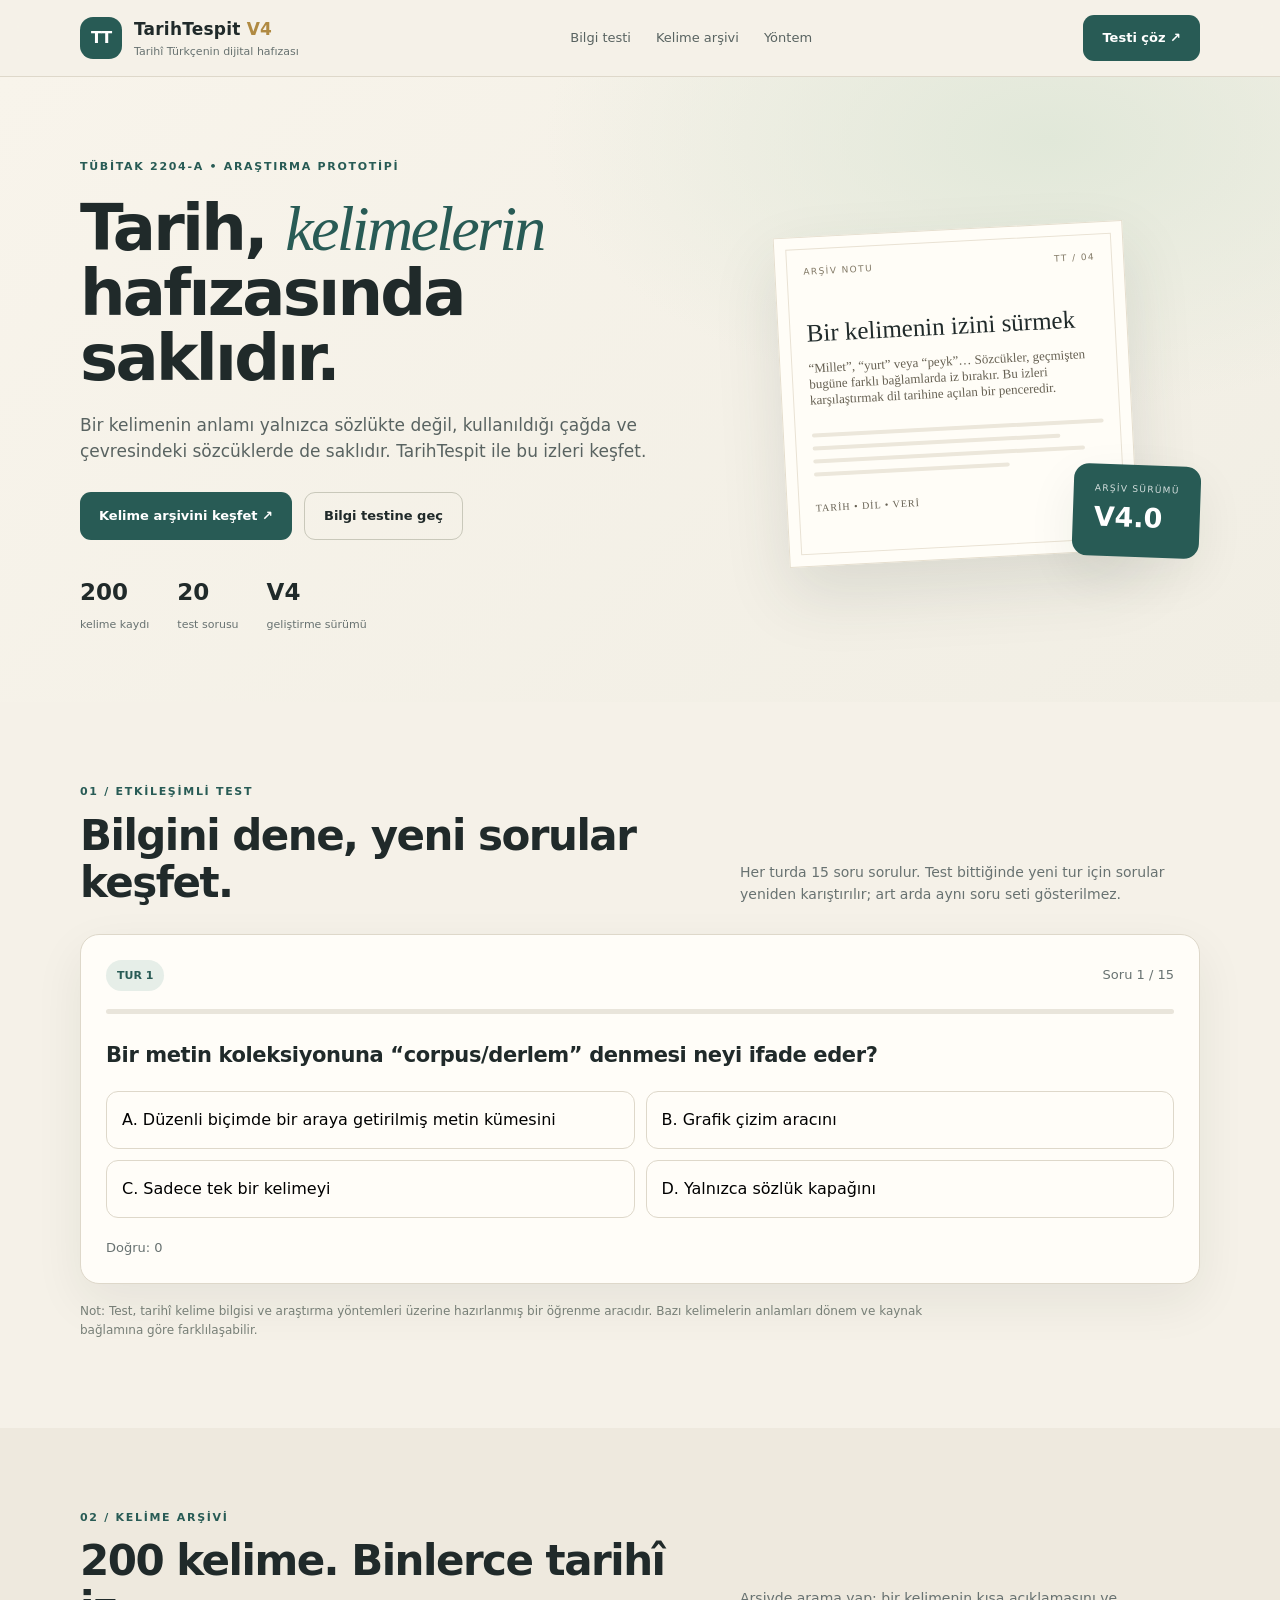
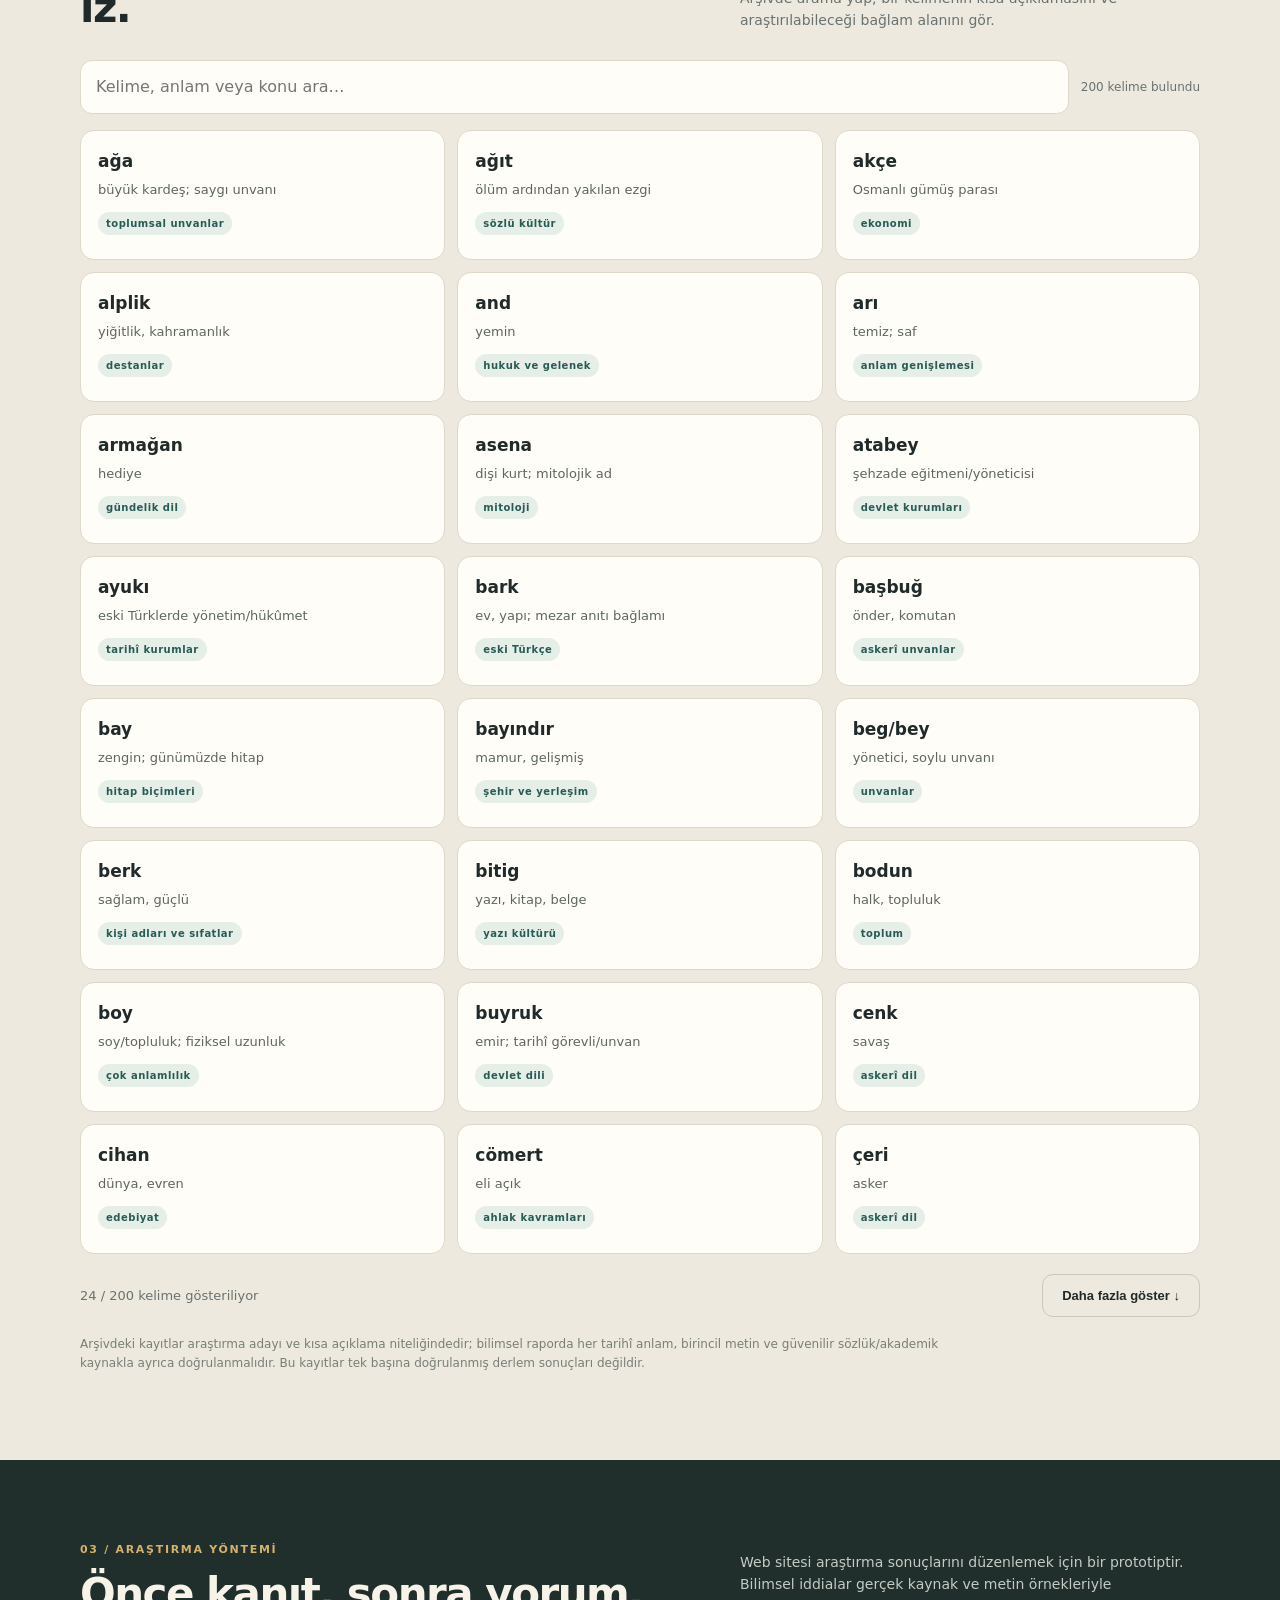
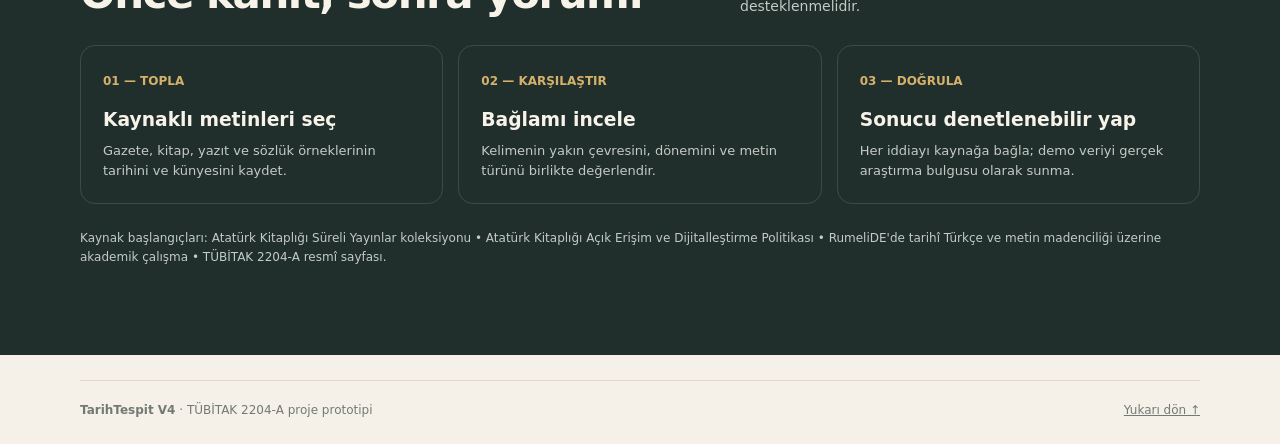
==== commit 82d3aabf: "Add files via upload" ====
--- a/index.html
+++ b/index.html
@@ -1,139 +1,36 @@
-<!DOCTYPE html>
+<!doctype html>
 <html lang="tr">
 <head>
-  <meta charset="UTF-8" />
-  <meta name="viewport" content="width=device-width, initial-scale=1.0" />
-  <title>TarihTespit — Kelimelerin Tarihsel İzleri</title>
-  <meta name="description" content="TarihTespit; tarih boyunca kelimelerin değişen anlam ve bağlamlarını inceleyen ve insanların bu değişimleri ne kadar bildiğini araştıran dijital proje prototipidir." />
-  <meta name="keywords" content="TarihTespit, tarihî Türkçe, NLP, doğal dil işleme, kelime anlamı, tarih, dijital tarih, TÜBİTAK 2204-A" />
-  <meta name="author" content="TarihTespit Proje Ekibi" />
-  <meta name="robots" content="index, follow" />
-  <link rel="canonical" href="https://tarihtespit.vercel.app/" />
-  <meta property="og:type" content="website" />
-  <meta property="og:locale" content="tr_TR" />
-  <meta property="og:title" content="TarihTespit — Kelimelerin Tarihsel İzleri" />
-  <meta property="og:description" content="Kelimelerin tarih boyunca anlam ve bağlam değişimini ve bu değişimlere ilişkin farkındalığı araştıran dijital proje." />
-  <meta property="og:url" content="https://tarihtespit.vercel.app/" />
-  <link rel="sitemap" type="application/xml" href="/sitemap.xml" />
-  <link rel="stylesheet" href="styles.css" />
-  <script type="application/ld+json">
-  {
-    "@context":"https://schema.org",
-    "@type":"WebSite",
-    "name":"TarihTespit",
-    "url":"https://tarihtespit.vercel.app/",
-    "inLanguage":"tr-TR",
-    "description":"Tarih boyunca kelimelerin değişen anlam ve bağlamlarını inceleyen ve tarihsel dil farkındalığını araştıran dijital proje."
-  }
-  </script>
+<meta charset="utf-8"><meta name="viewport" content="width=device-width,initial-scale=1">
+<title>TarihTespit — V4</title>
+<meta name="description" content="Tarihî Türkçe kelimelerin anlam ve bağlam izlerini keşfet.">
+<style>
+:root{--ink:#202a2a;--muted:#687271;--paper:#f5f1e8;--white:#fffdf8;--teal:#285b55;--gold:#d4a34c;--line:#ded8ca;--pale:#e6eee8;--shadow:0 18px 50px #1c302012}
+*{box-sizing:border-box}html{scroll-behavior:smooth}body{margin:0;background:var(--paper);color:var(--ink);font-family:Inter,ui-sans-serif,system-ui,-apple-system,"Segoe UI",sans-serif;line-height:1.55}a{color:inherit}.wrap{width:min(1120px,92%);margin:auto}.top{position:sticky;top:0;z-index:9;background:#f5f1e8ed;backdrop-filter:blur(14px);border-bottom:1px solid var(--line)}.nav{height:76px;display:flex;align-items:center;justify-content:space-between;gap:20px}.brand{display:flex;align-items:center;gap:12px;text-decoration:none}.mark{display:grid;place-items:center;width:42px;height:42px;border-radius:13px;background:var(--teal);color:white;font-weight:850;letter-spacing:-1px}.brand strong{display:block;font-size:17px;letter-spacing:.2px}.brand small{display:block;color:var(--muted);font-size:11px}.links{display:flex;gap:25px;font-size:13px;color:#596361}.links a{text-decoration:none}.links a:hover{color:var(--teal)}.hero{padding:76px 0 66px;background:radial-gradient(ellipse at 82% 10%,#e1e8d9 0,transparent 34%),linear-gradient(135deg,#f8f4eb,#f1eee4)}.heroGrid{display:grid;grid-template-columns:1.08fr .92fr;gap:58px;align-items:center}.eyebrow{font-size:11px;font-weight:800;letter-spacing:1.7px;text-transform:uppercase;color:var(--teal)}h1{font-size:clamp(40px,5vw,67px);line-height:1.02;letter-spacing:-2.7px;margin:18px 0 20px;max-width:650px}h1 em{font-family:Georgia,serif;font-weight:500;color:var(--teal)}.lead{font-size:17px;color:#596361;max-width:570px}.actions{display:flex;gap:12px;flex-wrap:wrap;margin:28px 0}.btn{border:0;border-radius:11px;padding:13px 19px;font-weight:750;cursor:pointer;text-decoration:none;display:inline-flex;align-items:center;gap:10px;font-size:13px;transition:.2s}.primary{background:var(--teal);color:#fff}.primary:hover{background:#1c4742;transform:translateY(-1px)}.secondary{border:1px solid #c9c8ba;background:transparent;color:var(--ink)}.stats{display:flex;gap:28px;margin-top:35px}.stats strong{display:block;font-size:23px}.stats span{font-size:11px;color:var(--muted)}.archive{min-height:360px;position:relative;display:grid;place-items:center}.sheet{width:min(350px,90%);min-height:330px;background:#fffdf7;border:1px solid #e5dece;box-shadow:0 28px 65px #33433b20;padding:28px;transform:rotate(-3deg);position:relative}.sheet:before{content:"";position:absolute;inset:11px;border:1px solid #e9e2d4;pointer-events:none}.sheetTop{display:flex;justify-content:space-between;font-size:9px;letter-spacing:1.4px;color:#827966}.sheet h3{font:25px Georgia,serif;margin:40px 0 12px}.sheet p{font:13px Georgia,serif;color:#666052}.lines{display:grid;gap:9px;margin-top:25px}.lines i{height:4px;background:#ece7db;border-radius:4px}.lines i:nth-child(2){width:85%}.lines i:nth-child(3){width:93%}.lines i:nth-child(4){width:67%}.floating{position:absolute;right:0;bottom:18px;background:var(--teal);color:white;padding:18px 21px;border-radius:15px;box-shadow:var(--shadow);transform:rotate(2deg)}.floating small{display:block;font-size:9px;letter-spacing:1.3px;opacity:.8}.floating strong{font-size:27px}.section{padding:76px 0}.sectionHead{display:flex;justify-content:space-between;gap:30px;align-items:end;margin-bottom:28px}.sectionHead h2{font-size:clamp(28px,3.4vw,42px);letter-spacing:-1.5px;line-height:1.12;margin:9px 0 0}.sectionHead p{max-width:460px;color:var(--muted);font-size:14px;margin:0}.card{background:var(--white);border:1px solid var(--line);border-radius:19px;box-shadow:var(--shadow);padding:25px}.testHead{display:flex;justify-content:space-between;align-items:center;gap:15px}.pill{font-size:11px;border-radius:99px;padding:7px 11px;background:var(--pale);color:var(--teal);font-weight:800}.progress{height:5px;background:#e9e5db;border-radius:10px;overflow:hidden;margin:18px 0 25px}.progress span{height:100%;display:block;background:var(--gold);width:0;transition:width .25s}.question{font-size:21px;font-weight:780;letter-spacing:-.4px;margin:10px 0 20px}.answers{display:grid;grid-template-columns:1fr 1fr;gap:11px}.answer{padding:15px;border:1px solid var(--line);border-radius:12px;background:#fffdf8;text-align:left;font:inherit;cursor:pointer;min-height:58px;transition:.15s}.answer:hover:not(:disabled){border-color:var(--teal);background:#f1f6f1}.answer:disabled{cursor:default}.answer.correct{border-color:#4d8a65;background:#e7f4e8}.answer.wrong{border-color:#b86b5d;background:#f8e9e5}.explain{display:none;margin-top:17px;padding:14px 16px;border-radius:12px;background:#f1eee5;color:#555c57;font-size:13px}.testFoot{display:flex;justify-content:space-between;align-items:center;gap:15px;margin-top:20px}.score{font-size:13px;color:var(--muted)}.hidden{display:none!important}.result{text-align:center;padding:25px 10px}.result .big{font-size:54px;font-weight:850;letter-spacing:-2px;color:var(--teal)}.result p{max-width:520px;margin:8px auto 22px;color:var(--muted)}.tools{display:grid;grid-template-columns:1fr auto;gap:12px;margin-bottom:16px}.search{width:100%;border:1px solid var(--line);border-radius:12px;padding:14px 15px;font:inherit;background:#fffdf8;outline:none}.search:focus{border-color:var(--teal);box-shadow:0 0 0 3px #285b5517}.count{align-self:center;font-size:12px;color:var(--muted);white-space:nowrap}.wordGrid{display:grid;grid-template-columns:repeat(3,1fr);gap:12px}.word{padding:17px;background:var(--white);border:1px solid var(--line);border-radius:14px;min-height:130px}.word h3{margin:0 0 5px;font-size:17px}.word p{margin:0;color:#5d6661;font-size:13px}.tag{display:inline-block;margin-top:12px;font-size:10px;font-weight:750;letter-spacing:.5px;color:var(--teal);background:var(--pale);border-radius:99px;padding:4px 8px}.dark{background:#202e2c;color:#f7f3e9}.dark .eyebrow{color:#d5b16b}.dark .sectionHead p{color:#c4cbc4}.steps{display:grid;grid-template-columns:repeat(3,1fr);gap:15px;margin-top:27px}.step{border:1px solid #ffffff22;border-radius:15px;padding:22px}.step b{color:#d5b16b;font-size:12px}.step h3{margin:12px 0 7px}.step p{color:#c4cbc4;font-size:13px;margin:0}footer{padding:25px 0;color:#737a74;font-size:12px}.foot{display:flex;justify-content:space-between;gap:15px;border-top:1px solid var(--line);padding-top:20px}.notice{font-size:12px;color:#777f77;margin-top:18px;max-width:900px}
+@media(max-width:760px){.links{display:none}.heroGrid{grid-template-columns:1fr;gap:20px}.archive{min-height:340px}.sectionHead{display:block}.sectionHead p{margin-top:13px}.answers{grid-template-columns:1fr}.wordGrid{grid-template-columns:repeat(2,1fr)}.steps{grid-template-columns:1fr}.stats{gap:18px}.card{padding:18px}}@media(max-width:460px){.wordGrid{grid-template-columns:1fr}.hero{padding-top:50px}.stats{justify-content:space-between}.testFoot{align-items:flex-start;flex-direction:column}}
+</style>
 </head>
 <body>
-  <div class="paper-noise" aria-hidden="true"></div>
-  <header class="topbar" id="top">
-    <div class="container nav">
-      <a class="brand" href="#top" aria-label="TarihTespit ana sayfa">
-        <span class="brand-mark">TT</span>
-        <span><strong>TarihTespit</strong><small>Kelimelerin tarihsel izleri</small></span>
-      </a>
-      <nav>
-        <a href="#analiz">Analiz</a>
-        <a href="#farkindalik">Farkındalık</a>
-        <a href="#nasil">Yöntem</a>
-        <a href="#proje">Proje</a>
-        <a href="#kaynaklar">Kaynakça</a>
-      </nav>
-      <a class="nav-cta" href="#analiz">Keşfet <span>↗</span></a>
-    </div>
-  </header>
-
-  <main>
-    <section class="hero">
-      <div class="hero-orbit orbit-one"></div><div class="hero-orbit orbit-two"></div>
-      <div class="container hero-grid">
-        <div class="hero-copy">
-          <div class="eyebrow-row"><span class="eyebrow">TÜBİTAK 2204-A • PROTOTİP</span><span class="live-dot"><i></i> Araştırma sürümü</span></div>
-          <h1>Kelimelerin<br /><em>tarihsel hafızasını</em> keşfet.</h1>
-          <p class="hero-lead">TarihTespit, tarih boyunca kelimelerin değişen anlam ve bağlamlarını veriyle incelemeyi ve insanların bu değişimleri ne kadar bildiğini araştırmayı amaçlayan dijital bir sistemdir.</p>
-          <div class="hero-actions"><a class="btn primary" href="#analiz">Kelimeyi analiz et <span>↗</span></a><a class="btn ghost" href="#farkindalik">Farkındalık araştırması</a></div>
-          <div class="hero-stats"><div><strong>1921–2024</strong><span>kaynak veri dönem aralığı</span></div><div><strong>46.328</strong><span>yayındaki corpus belge sayısı</span></div><div><strong>~1,1 milyar</strong><span>yayındaki token sayısı</span></div></div>
-        </div>
-        <div class="archive-stage" aria-label="Tarihî belge ve veri analizi görseli">
-          <div class="paper-card back-card"></div>
-          <div class="paper-card document-card">
-            <div class="document-header"><span>VERİ SETİ</span><span>1921 — 2024</span></div>
-            <div class="document-rule"></div>
-            <h3>Bir kelimenin izini sürmek</h3>
-            <p>Bir kelimenin yalnızca tanımı değil, hangi kelimelerle birlikte kullanıldığı da dönemden döneme değişebilir.</p>
-            <div class="document-lines"><i></i><i></i><i></i><i></i></div>
-            <div class="document-tag">TARİH • DİL • VERİ</div>
-          </div>
-          <div class="floating-analysis"><div class="floating-top"><span>GERÇEK KAYNAK</span><b>CANLI</b></div><div class="floating-score" style="font-size:34px">NLP</div><div class="mini-bar"><span style="width:100%"></span></div><div class="floating-foot"><span>Turkronicles</span><span>1921–2024</span></div></div>
-          <div class="stamp">KAYNAK<br />ODAKLI</div>
-        </div>
-      </div>
-    </section>
-
-    <section class="marquee-strip" aria-label="Proje özellikleri"><div class="marquee-inner"><span>OCR</span><b>✦</b><span>NLP</span><b>✦</b><span>ZAMANSAL ANALİZ</span><b>✦</b><span>BAĞLAM</span><b>✦</b><span>FARKINDALIK</span><b>✦</b><span>KAYNAKÇA</span><b>✦</b><span>OCR</span><b>✦</b><span>NLP</span></div></section>
-
-    <section id="analiz" class="analysis-section section-light">
-      <div class="container">
-        <div class="section-heading"><div><span class="eyebrow">01 / KELİME ANALİZİ</span><h2>Kaynak dosyasından sözcük eşleşmeleri.</h2></div><p>Bu ilk gerçek veri bağlantısı, Turkronicles araştırma deposundaki sözcük eşleştirme dosyasını yükler. Dönemsel birlikte kullanım sıklıkları için ayrı n-gram analizi gerekir.</p></div>
-        <div class="search-panel">
-          <div class="search-label-wrap"><label for="wordInput">Kelime veya güncel karşılığını ara</label><span id="wordCountLabel">Kaynak yükleniyor…</span></div>
-          <div class="search-row"><div class="input-wrap"><span>⌕</span><input id="wordInput" type="text" value="vatan" autocomplete="off" aria-label="Aranacak kelime" placeholder="Örn. vatan, mektep, ebat" /><div id="suggestionDropdown" class="suggestion-dropdown" hidden></div></div><button id="analyzeBtn" class="btn primary">Kaynakta ara <span>→</span></button></div>
-          <div class="suggestions" id="suggestions"></div>
-          <div id="dataStatus" class="data-status" role="status"><span class="status-dot"></span><span>Turkronicles kaynak dosyası yükleniyor…</span></div><div class="demo-warning"><strong>Veri kapsamı:</strong> Bu dosyadaki eşleşmeler gerçek kaynak verisidir. Tek başına belirli yıllardaki kullanım sıklığını veya birlikte kullanılan kelimeleri göstermez; dönemsel analiz ayrı n-gram verisinden hesaplanacaktır.</div>
-        </div>
-        <div id="results" class="results-grid real-data-grid">
-          <article class="panel pair-panel"><div class="panel-head"><div><span class="panel-kicker">KAYNAK EŞLEŞTİRMELERİ</span><h3 id="resultTitle">“vatan” sözcüğünün kaynak dosyasındaki eşleşmesi</h3></div><span id="resultCount" class="badge">Bekleniyor</span></div><div id="pairResults" class="pair-results" aria-live="polite"><p class="empty-state">Kaynak dosyası yükleniyor…</p></div></article>
-          <article class="panel coverage-panel"><div class="panel-head"><div><span class="panel-kicker">VERİ KAPSAMI</span><h3>Hangi veri şu anda bağlı?</h3></div><span class="mini-status">AŞAMA 1</span></div><div class="coverage-facts"><div><b>1921–2024</b><span>Turkronicles veri dönem aralığı</span></div><div><b>Kelime eşleştirmeleri</b><span>Bu sürümde canlı yüklenen küçük kaynak dosyası</span></div><div><b>N-gram bağlamları</b><span>Dönemlik birlikte kullanım analizi için sonraki teknik adım</span></div></div><p class="panel-note">Dönemlik sıklıklar burada şimdilik gösterilmiyor; gerçek n-gram dosyaları işlenmeden skor veya grafik uydurulmayacak.</p><a class="text-link" href="https://zenodo.org/records/15766757" target="_blank" rel="noopener">Veri kümesini incele ↗</a></article>
-        </div>
-        <div class="source-card" id="sourceCard"><div class="source-icon">⌁</div><div class="source-copy"><span class="panel-kicker">CANLI VERİ KAYNAĞI</span><h3 id="sourceTitle">Turkronicles sözcük eşleştirme dosyası</h3><p id="sourceText">Kaynak dosyası yüklendiğinde eşleşmenin kendisi ve kaynak bağlantısı gösterilir. Bu ilk bağlantı dönemsel sıklık verisi değildir.</p></div><a class="text-link" href="https://github.com/togayyazar/Turkronicles/blob/master/pairs_synonyms_new.txt" target="_blank" rel="noopener">Kaynak dosyayı aç ↗</a></div>
-      </div>
-    </section>
-
-    <section id="farkindalik" class="awareness-section section-paper">
-      <div class="container">
-        <div class="section-heading"><div><span class="eyebrow">02 / FARKINDALIK ARAŞTIRMASI</span><h2>İnsanlar tarihsel değişimi<br /><em>ne kadar biliyor?</em></h2></div><p>İlk aşamada test, kaynakta yer alan eski/güncel sözcük eşleşmelerini kullanır. İnsanların dönemlere göre birlikte kullanım değişimini bilip bilmediğini ölçen asıl çalışma, n-gram verileri bağlandıktan ve araştırma izinleri planlandıktan sonra hazırlanacaktır.</p></div>
-        <div class="quiz-shell">
-          <div class="quiz-top"><div><span class="panel-kicker">KAYNAK TEMELLİ MİNİ TEST</span><h3 id="quizQuestionTitle">Kaynak dosyasındaki sözcük eşleştirmesini tahmin et.</h3></div><span id="quizStep" class="quiz-step">1 / 6</span></div>
-          <div id="quizOptions" class="quiz-options"></div>
-          <div id="quizFeedback" class="quiz-feedback" hidden></div>
-          <div class="quiz-actions"><button id="quizNext" class="btn primary" disabled>Sonraki soru →</button><button id="quizReset" class="btn ghost">Baştan başla</button></div>
-          <div class="quiz-score"><div><span>Kişisel prototip skoru</span><strong id="quizScore">0%</strong></div><div class="score-track"><span id="quizScoreBar" style="width:0%"></span></div><small>Bu skor yalnızca bu tarayıcıdaki mini test sonucudur; toplum geneli bulgusu değildir. Sorular bağlı kaynak dosyasındaki eşleşmelerden üretilir.</small></div>
-        </div>
-        <div class="research-cards"><article><span>ÖLÇÜM A</span><h3>Sözcük eşleştirmesi</h3><p>Kullanıcı, kaynakta verilen sözcüğün hangi güncel karşılıkla eşleştirildiğini tahmin eder.</p></article><article><span>ÖLÇÜM B</span><h3>Sonraki araştırma aşaması</h3><p>N-gram verileri bağlandığında kullanıcı tahminleri, dönemler arası gerçek kelime birliktelikleriyle karşılaştırılacaktır.</p></article><article><span>ÖLÇÜM C</span><h3>İnsan–veri karşılaştırması</h3><p>Gerçek katılımcı verileri ancak uygun yöntem, gönüllülük ve gerekli izin süreçleriyle toplandıktan sonra raporlanacaktır.</p></article></div>
-      </div>
-    </section>
-
-    <section id="nasil" class="method-section section-dark">
-      <div class="container">
-        <div class="section-heading dark-heading"><div><span class="eyebrow">03 / YÖNTEM</span><h2>İki araştırma ayağı, tek sistem.</h2></div><p>TarihTespit'in web sitesi yalnızca bir arayüz değil; veri hazırlama, NLP analizi ve farkındalık ölçümü için geliştirilecek yöntemin çıktısını gösteren prototiptir.</p></div>
-        <div class="method-grid">
-          <div class="method-card dark-card"><span>01</span><div class="method-line"></div><h3>Metinleri topla</h3><p>Gazete, kitap ve süreli yayınlardan araştırma kapsamına uygun tarihî Türkçe corpus hazırlanır.</p></div>
-          <div class="method-card dark-card"><span>02</span><div class="method-line"></div><h3>Metni hazırla</h3><p>OCR, veri temizleme ve gerektiğinde tarihsel yazım normalizasyonu ile metin analize hazırlanır.</p></div>
-          <div class="method-card dark-card"><span>03</span><div class="method-line"></div><h3>Bağlamı modelle</h3><p>Dönemlere ayrılan metinlerde kelimelerin birlikte kullanıldığı sözcük ilişkileri sayısal olarak çıkarılır.</p></div>
-          <div class="method-card dark-card featured"><span>04</span><div class="method-line"></div><h3>Değişimi ölç</h3><p>Dönemsel temsiller karşılaştırılarak kelimenin bağlamsal değişimi için ölçülebilir bir skor tasarlanır.</p><b class="featured-mark">TT</b></div>
-          <div class="method-card dark-card awareness-card"><span>05</span><div class="method-line"></div><h3>Farkındalığı ölç</h3><p>Katılımcıların tahminleri, tarihî metinlerden elde edilen referans sonuçlarla karşılaştırılır.</p></div>
-        </div>
-        <div class="research-question"><div class="rq-mark">?</div><div><span>ARAŞTIRMA SORUSU</span><p>İnsanlar, tarih boyunca kelimelerin değişen anlamlarını ve hangi kelimelerle birlikte kullanıldıklarının değiştiğini ne kadar biliyor?</p></div></div>
-      </div>
-    </section>
-
-    <section id="proje" class="project-section section-paper">
-      <div class="container project-layout"><div class="project-intro"><span class="eyebrow">04 / PROJE ÇERÇEVESİ</span><h2>İki problem.<br /><em>Tek araştırma.</em></h2><p>TarihTespit, tarihî metinlerin büyük ölçekte karşılaştırılmasını kolaylaştırırken insanların tarihsel dil değişimine ilişkin farkındalığını da veri temelli biçimde incelemeyi hedefler.</p></div><div class="problem-cards"><article><span>PROBLEM 01</span><h3>Tarihî metinlerin karşılaştırılması zor.</h3><p>Dağınık ve taranmış kaynaklarda aynı kelimenin farklı dönemlerdeki bağlamlarını manuel olarak karşılaştırmak zaman alıcıdır.</p></article><article><span>PROBLEM 02</span><h3>Tarihsel dil değişimine ilişkin farkındalığı ölçmek zor.</h3><p>İnsanların geçmişteki kelime anlam ve kullanım değişimlerini ne kadar bildiğini sistematik biçimde ölçmek için özel bir dijital yöntem gerekir.</p></article><article class="main-problem"><span>TEMEL PROBLEM</span><h3>Değişimi tespit etmek ve farkındalığı ölçmek.</h3><p>Tarihî Türkçe metinlerde kelimelerin anlam ve bağlam değişimini ortaya çıkarmak; ardından insanların bu değişimler hakkındaki bilgi düzeyini ölçülebilir verilerle karşılaştırmak.</p></article></div></div>
-    </section>
-
-    <section id="kaynaklar" class="sources-section section-light"><div class="container"><div class="section-heading"><div><span class="eyebrow">05 / KAYNAKÇA</span><h2>Sonuç kadar kaynak da önemli.</h2></div><p>Gerçek araştırma sürümünde kullanılan her metin ve veri kaynağı, mümkün olan en ayrıntılı bibliyografik bilgilerle sonuçlara bağlanacaktır.</p></div><div class="source-list">
-      <article class="source-item"><div class="source-number">01</div><div><h3>Turkronicles — dönemsel Türkçe veri kümesi</h3><p>Resmî Gazete ve TBMM kayıtlarından derlenen 1921–2024 dönemini kapsayan açık kaynak veri kümesi. Çalışmada 46.328 belge ve yaklaşık 1,1 milyar token bildiriliyor. Bu web prototipinde ilk olarak küçük sözcük eşleştirme dosyası kullanılıyor; tam n-gram arşivi henüz siteye yüklenmiş değil.</p><a href="https://zenodo.org/records/15766757" target="_blank" rel="noopener">Zenodo veri kümesini incele ↗</a></div></article>
-      <article class="source-item"><div class="source-number">02</div><div><h3>Turkronicles — pairs_synonyms_new.txt</h3><p>Web sitesinin arama bölümünün yüklediği sözcük eşleştirme dosyası. Veriler sayfa açıldığında GitHub'ın ham dosya adresinden istenir.</p><a href="https://github.com/togayyazar/Turkronicles/blob/master/pairs_synonyms_new.txt" target="_blank" rel="noopener">Kaynak dosyayı incele ↗</a></div></article>
-      <article class="source-item"><div class="source-number">03</div><div><h3>Yazar, Kutlu ve Bayırlı — Turkronicles makalesi</h3><p>Türkçenin 1920'lerden 2024'e dilsel değişimini inceleyen, veri kümesini ve n-gram kaynaklarını açıklayan akademik çalışma.</p><a href="https://doi.org/10.1007/s10579-025-09857-w" target="_blank" rel="noopener">Akademik makaleyi incele ↗</a></div></article>
-
-      <article class="source-item"><div class="source-number">04</div><div><h3>Atatürk Kitaplığı — Süreli Yayınlar</h3><p>Dijitalleştirilmiş gazete ve dergiler, farklı dönemlerden kaynakları genişletmek için ileride değerlendirilebilecek bir arşivdir. Kullanım koşulları ayrıca kontrol edilmelidir.</p><a href="https://ataturkkitapligi.ibb.gov.tr/tr/Kitaplik/Koleksiyonlar/Sureli-Yayinlar/25" target="_blank" rel="noopener">Koleksiyonu incele ↗</a></div></article>
-      <article class="source-item"><div class="source-number">05</div><div><h3>TÜBİTAK 2204-A</h3><p>Yarışmanın güncel başvuru ve proje koşulları için resmî kaynak.</p><a href="https://tubitak.gov.tr/tr/yarismalar/2204-lise-ogrencileri-arastirma-projeleri-yarismasi" target="_blank" rel="noopener">TÜBİTAK'a git ↗</a></div></article>
-    </div></div></section>
-  </main>
-  <footer><div class="container footer-inner"><div><strong>TarihTespit</strong><span>• TÜBİTAK 2204-A proje prototipi</span></div><div class="footer-right"><span>Gerçek kaynak eşleştirmesi bağlı • Dönemsel n-gram analizi sonraki aşamada.</span><a href="#top">Yukarı ↑</a></div></div></footer>
-  <script src="app.js"></script>
-</body>
-</html>
+<header class="top"><div class="wrap nav"><a class="brand" href="#top"><span class="mark">TT</span><span><strong>TarihTespit <span style="color:#b08a42">V4</span></strong><small>Tarihî Türkçenin dijital hafızası</small></span></a><nav class="links"><a href="#test">Bilgi testi</a><a href="#kelimeler">Kelime arşivi</a><a href="#yontem">Yöntem</a></nav><a class="btn primary" href="#test">Testi çöz ↗</a></div></header>
+<main id="top">
+<section class="hero"><div class="wrap heroGrid"><div><span class="eyebrow">TÜBİTAK 2204-A • ARAŞTIRMA PROTOTİPİ</span><h1>Tarih, <em>kelimelerin</em> hafızasında saklıdır.</h1><p class="lead">Bir kelimenin anlamı yalnızca sözlükte değil, kullanıldığı çağda ve çevresindeki sözcüklerde de saklıdır. TarihTespit ile bu izleri keşfet.</p><div class="actions"><a class="btn primary" href="#kelimeler">Kelime arşivini keşfet ↗</a><a class="btn secondary" href="#test">Bilgi testine geç</a></div><div class="stats"><div><strong>200</strong><span>kelime kaydı</span></div><div><strong>20</strong><span>test sorusu</span></div><div><strong>V4</strong><span>geliştirme sürümü</span></div></div></div><div class="archive"><div class="sheet"><div class="sheetTop"><span>ARŞİV NOTU</span><span>TT / 04</span></div><h3>Bir kelimenin izini sürmek</h3><p>“Millet”, “yurt” veya “peyk”… Sözcükler, geçmişten bugüne farklı bağlamlarda iz bırakır. Bu izleri karşılaştırmak dil tarihine açılan bir penceredir.</p><div class="lines"><i></i><i></i><i></i><i></i></div><p style="font-size:10px;letter-spacing:1px;margin-top:26px">TARİH • DİL • VERİ</p></div><div class="floating"><small>ARŞİV SÜRÜMÜ</small><strong>V4.0</strong></div></div></div></section>
+<section class="section" id="test"><div class="wrap"><div class="sectionHead"><div><span class="eyebrow">01 / ETKİLEŞİMLİ TEST</span><h2>Bilgini dene, yeni sorular keşfet.</h2></div><p>Her turda 15 soru sorulur. Test bittiğinde yeni tur için sorular yeniden karıştırılır; art arda aynı soru seti gösterilmez.</p></div><div class="card" id="quizCard"><div id="quizPlay"><div class="testHead"><span class="pill" id="roundLabel">TUR 1</span><span class="score" id="counter">Soru 1 / 15</span></div><div class="progress"><span id="bar"></span></div><div class="question" id="question">Yükleniyor…</div><div class="answers" id="answers"></div><div class="explain" id="explain"></div><div class="testFoot"><span class="score" id="liveScore">Doğru: 0</span><button class="btn primary hidden" id="next">Sonraki soru →</button></div></div><div class="result hidden" id="quizResult"><span class="eyebrow">TUR TAMAMLANDI</span><div class="big" id="finalScore">0 / 15</div><p id="resultText">Güzel iş!</p><button class="btn primary" id="restart">Yeni test başlat ↻</button></div></div><p class="notice">Not: Test, tarihî kelime bilgisi ve araştırma yöntemleri üzerine hazırlanmış bir öğrenme aracıdır. Bazı kelimelerin anlamları dönem ve kaynak bağlamına göre farklılaşabilir.</p></div></section>
+<section class="section" id="kelimeler" style="background:#eee9de"><div class="wrap"><div class="sectionHead"><div><span class="eyebrow">02 / KELİME ARŞİVİ</span><h2>200 kelime. Binlerce tarihî iz.</h2></div><p>Arşivde arama yap; bir kelimenin kısa açıklamasını ve araştırılabileceği bağlam alanını gör.</p></div><div class="tools"><input class="search" id="searchWord" placeholder="Kelime, anlam veya konu ara…" autocomplete="off"><span class="count" id="wordCount">200 kelime</span></div><div class="wordGrid" id="wordGrid"></div><div class="testFoot"><span class="score" id="pageInfo">İlk 24 kelime gösteriliyor</span><button class="btn secondary" id="showMore">Daha fazla göster ↓</button></div><p class="notice">Arşivdeki kayıtlar araştırma adayı ve kısa açıklama niteliğindedir; bilimsel raporda her tarihî anlam, birincil metin ve güvenilir sözlük/akademik kaynakla ayrıca doğrulanmalıdır. Bu kayıtlar tek başına doğrulanmış derlem sonuçları değildir.</p></div></section>
+<section class="section dark" id="yontem"><div class="wrap"><div class="sectionHead"><div><span class="eyebrow">03 / ARAŞTIRMA YÖNTEMİ</span><h2>Önce kanıt, sonra yorum.</h2></div><p>Web sitesi araştırma sonuçlarını düzenlemek için bir prototiptir. Bilimsel iddialar gerçek kaynak ve metin örnekleriyle desteklenmelidir.</p></div><div class="steps"><article class="step"><b>01 — TOPLA</b><h3>Kaynaklı metinleri seç</h3><p>Gazete, kitap, yazıt ve sözlük örneklerinin tarihini ve künyesini kaydet.</p></article><article class="step"><b>02 — KARŞILAŞTIR</b><h3>Bağlamı incele</h3><p>Kelimenin yakın çevresini, dönemini ve metin türünü birlikte değerlendir.</p></article><article class="step"><b>03 — DOĞRULA</b><h3>Sonucu denetlenebilir yap</h3><p>Her iddiayı kaynağa bağla; demo veriyi gerçek araştırma bulgusu olarak sunma.</p></article></div><p style="font-size:12px;color:#c4cbc4;margin-top:25px">Kaynak başlangıçları: Atatürk Kitaplığı Süreli Yayınlar koleksiyonu • Atatürk Kitaplığı Açık Erişim ve Dijitalleştirme Politikası • RumeliDE'de tarihî Türkçe ve metin madenciliği üzerine akademik çalışma • TÜBİTAK 2204-A resmî sayfası.</p></div></section>
+</main><footer><div class="wrap foot"><span><strong>TarihTespit V4</strong> · TÜBİTAK 2204-A proje prototipi</span><a href="#top">Yukarı dön ↑</a></div></footer>
+<script>
+const WORDS = [{"word": "ağa", "meaning": "büyük kardeş; saygı unvanı", "field": "toplumsal unvanlar"}, {"word": "ağıt", "meaning": "ölüm ardından yakılan ezgi", "field": "sözlü kültür"}, {"word": "akçe", "meaning": "Osmanlı gümüş parası", "field": "ekonomi"}, {"word": "alplik", "meaning": "yiğitlik, kahramanlık", "field": "destanlar"}, {"word": "and", "meaning": "yemin", "field": "hukuk ve gelenek"}, {"word": "arı", "meaning": "temiz; saf", "field": "anlam genişlemesi"}, {"word": "armağan", "meaning": "hediye", "field": "gündelik dil"}, {"word": "asena", "meaning": "dişi kurt; mitolojik ad", "field": "mitoloji"}, {"word": "atabey", "meaning": "şehzade eğitmeni/yöneticisi", "field": "devlet kurumları"}, {"word": "ayukı", "meaning": "eski Türklerde yönetim/hükûmet", "field": "tarihî kurumlar"}, {"word": "bark", "meaning": "ev, yapı; mezar anıtı bağlamı", "field": "eski Türkçe"}, {"word": "başbuğ", "meaning": "önder, komutan", "field": "askerî unvanlar"}, {"word": "bay", "meaning": "zengin; günümüzde hitap", "field": "hitap biçimleri"}, {"word": "bayındır", "meaning": "mamur, gelişmiş", "field": "şehir ve yerleşim"}, {"word": "beg/bey", "meaning": "yönetici, soylu unvanı", "field": "unvanlar"}, {"word": "berk", "meaning": "sağlam, güçlü", "field": "kişi adları ve sıfatlar"}, {"word": "bitig", "meaning": "yazı, kitap, belge", "field": "yazı kültürü"}, {"word": "bodun", "meaning": "halk, topluluk", "field": "toplum"}, {"word": "boy", "meaning": "soy/topluluk; fiziksel uzunluk", "field": "çok anlamlılık"}, {"word": "buyruk", "meaning": "emir; tarihî görevli/unvan", "field": "devlet dili"}, {"word": "cenk", "meaning": "savaş", "field": "askerî dil"}, {"word": "cihan", "meaning": "dünya, evren", "field": "edebiyat"}, {"word": "cömert", "meaning": "eli açık", "field": "ahlak kavramları"}, {"word": "çeri", "meaning": "asker", "field": "askerî dil"}, {"word": "çevgan", "meaning": "atlı oyun sopası; oyun", "field": "spor tarihi"}, {"word": "çığır", "meaning": "yol/iz; yeni yöntem anlamı", "field": "mecazlaşma"}, {"word": "çınar", "meaning": "ağaç; uzun ömür simgesi", "field": "mecazlar"}, {"word": "çor", "meaning": "eski Türklerde unvan", "field": "unvanlar"}, {"word": "çul", "meaning": "kaba dokuma örtü", "field": "eşya kültürü"}, {"word": "çav", "meaning": "ün, şöhret; haber", "field": "iletişim"}, {"word": "dağarcık", "meaning": "küçük torba; bilgi birikimi", "field": "mecazlaşma"}, {"word": "davar", "meaning": "koyun-keçi sürüsü", "field": "hayvancılık"}, {"word": "değirmi", "meaning": "yuvarlak", "field": "eski biçimler"}, {"word": "dem", "meaning": "an, nefes; çay bağlamında kullanım", "field": "çok anlamlılık"}, {"word": "dergâh", "meaning": "tekke; kapı/eşik kökenli kullanım", "field": "dinî kültür"}, {"word": "devlet", "meaning": "talih/mülk; siyasi örgüt", "field": "anlam değişimi"}, {"word": "dizdar", "meaning": "kale muhafızı", "field": "tarihî görevler"}, {"word": "divan", "meaning": "kurul; şiir mecmuası; oturma yeri", "field": "çok anlamlılık"}, {"word": "dizge", "meaning": "sistem", "field": "terimleşme"}, {"word": "düş", "meaning": "rüya", "field": "edebî dil"}, {"word": "eğin", "meaning": "sırt, arka", "field": "eski söz varlığı"}, {"word": "el", "meaning": "ülke/halk; vücut uzvu", "field": "çok anlamlılık"}, {"word": "elçi", "meaning": "temsilci; diplomatik görevli", "field": "diplomasi"}, {"word": "erdem", "meaning": "fazilet, ahlaki nitelik", "field": "ahlak"}, {"word": "erkin", "meaning": "özgür, bağımsız", "field": "siyasi dil"}, {"word": "esrik", "meaning": "sarhoş; kendinden geçmiş", "field": "anlam genişlemesi"}, {"word": "evren", "meaning": "gök kubbe/ejderha bağlamları; günümüzde kâinat", "field": "anlam değişimi"}, {"word": "eylem", "meaning": "iş, hareket; dilbilgisinde fiil", "field": "terimleşme"}, {"word": "ezgi", "meaning": "melodi", "field": "müzik dili"}, {"word": "eçüm", "meaning": "ata, büyük baba", "field": "akrabalık"}, {"word": "ferman", "meaning": "hükümdar buyruğu", "field": "resmî dil"}, {"word": "fetih", "meaning": "bir yeri ele geçirme", "field": "tarih dili"}, {"word": "feyiz", "meaning": "bereket, manevi verim", "field": "dinî ve mecazî dil"}, {"word": "fütuhat", "meaning": "fetihler", "field": "tarih dili"}, {"word": "füruğ", "meaning": "ışık, parlaklık", "field": "edebî dil"}, {"word": "gaza", "meaning": "din uğruna savaş; tarihî kullanım", "field": "tarih ve din"}, {"word": "gedik", "meaning": "yarık; ayrıcalıklı esnaf hakkı", "field": "ekonomi tarihi"}, {"word": "geçit", "meaning": "geçilecek yer; tören/erişim bağlamı", "field": "bağlam"}, {"word": "göçer", "meaning": "göç eden", "field": "yaşam biçimi"}, {"word": "göçebe", "meaning": "yerleşik olmayan yaşam süren", "field": "toplum tarihi"}, {"word": "göktürk", "meaning": "tarihî Türk devleti/topluluğu", "field": "özel adlar"}, {"word": "gönül", "meaning": "kalp; duygu ve istek merkezi", "field": "mecaz"}, {"word": "görevlü", "meaning": "görevli (eski yazım)", "field": "yazım tarihi"}, {"word": "güher", "meaning": "cevher, değerli taş", "field": "edebî dil"}, {"word": "güman", "meaning": "şüphe, sanı", "field": "eski söz varlığı"}, {"word": "hak", "meaning": "doğru; hukuk; pay; Tanrı adı", "field": "çok anlamlılık"}, {"word": "hakan", "meaning": "hükümdar unvanı", "field": "unvanlar"}, {"word": "halayık", "meaning": "cariye/hizmetçi kadın (tarihî)", "field": "toplumsal tarih"}, {"word": "halk", "meaning": "topluluk; sıradan insanlar bağlamı", "field": "toplum"}, {"word": "hamam", "meaning": "yıkanma yeri; kültürel kurum", "field": "şehir kültürü"}, {"word": "han", "meaning": "hükümdar; konaklama yapısı", "field": "çok anlamlılık"}, {"word": "hanedan", "meaning": "hükümdar ailesi", "field": "devlet tarihi"}, {"word": "hane", "meaning": "ev; sayım/ekonomi birimi", "field": "kurumsal kullanım"}, {"word": "hatır", "meaning": "gönül, anı; saygınlık", "field": "anlam genişlemesi"}, {"word": "hayrat", "meaning": "iyilik amacıyla yapılan eser", "field": "vakıf kültürü"}, {"word": "ıslah", "meaning": "düzeltme, iyileştirme", "field": "resmî dil"}, {"word": "ırak", "meaning": "uzak", "field": "eski sözcük"}, {"word": "ırk", "meaning": "soy; modern sınıflandırmalarda farklı anlam alanları", "field": "anlam tarihi"}, {"word": "ışık", "meaning": "aydınlık; mecazen bilgi/umut", "field": "mecaz"}, {"word": "ıssı", "meaning": "sıcak (eski biçim)", "field": "ses ve biçim tarihi"}, {"word": "içre", "meaning": "içinde (eski biçim)", "field": "eski Türkçe"}, {"word": "il", "meaning": "ülke, devlet; günümüzde yönetim birimi", "field": "anlam değişimi"}, {"word": "ilbay", "meaning": "vali anlamında tarihî/önerilmiş unvan", "field": "unvanlar"}, {"word": "ilgeç", "meaning": "edat (dilbilgisi terimi)", "field": "terimleşme"}, {"word": "ilhan", "meaning": "hükümdar unvanı", "field": "tarihî unvan"}, {"word": "ilmek", "meaning": "düğüm; ilişki kurmak", "field": "mecazlaşma"}, {"word": "imge", "meaning": "zihinsel görüntü; edebî terim", "field": "terimleşme"}, {"word": "inanç", "meaning": "benimsenen düşünce; dinî kanaat", "field": "kültür"}, {"word": "irade", "meaning": "istem gücü; hukukî yetki", "field": "soyut kavram"}, {"word": "isyan", "meaning": "başkaldırı", "field": "siyasi dil"}, {"word": "kaçan", "meaning": "ne zaman/olduğu zaman (eski kullanım)", "field": "bağlaç tarihi"}, {"word": "kadırga", "meaning": "kürekli savaş gemisi", "field": "denizcilik"}, {"word": "kağan", "meaning": "en yüksek hükümdar unvanı", "field": "unvanlar"}, {"word": "kalem", "meaning": "yazı aracı; yazı üslubu/kurum", "field": "çok anlamlılık"}, {"word": "kam", "meaning": "şaman/ruhani kişi", "field": "inanç tarihi"}, {"word": "kamutay", "meaning": "meclis anlamında önerilmiş terim", "field": "terimleşme"}, {"word": "kanun", "meaning": "yasa; Osmanlı'da düzenleme/gelenek", "field": "hukuk tarihi"}, {"word": "kapıkulu", "meaning": "merkezî askerî sınıf", "field": "kurumlar"}, {"word": "karargâh", "meaning": "askerî merkez", "field": "askerî dil"}, {"word": "kargış", "meaning": "beddua", "field": "sözlü kültür"}, {"word": "karındaş", "meaning": "kardeş (eski biçim)", "field": "akrabalık"}, {"word": "kaşan", "meaning": "gösterişli, süslü (tarihî)", "field": "sıfatlar"}, {"word": "katun/hatun", "meaning": "kadın hükümdar/eş unvanı", "field": "unvanlar"}, {"word": "kavim", "meaning": "topluluk, halk", "field": "toplum"}, {"word": "kayra", "meaning": "lütuf, bağış; iyilik", "field": "soyut kavram"}, {"word": "keçe", "meaning": "yünlü dokuma", "field": "maddi kültür"}, {"word": "kelam", "meaning": "söz; teoloji alanı", "field": "terimleşme"}, {"word": "kenç", "meaning": "genç (eski biçim)", "field": "ses ve biçim tarihi"}, {"word": "kervan", "meaning": "yük ve yolcu topluluğu", "field": "ticaret"}, {"word": "kethüda", "meaning": "yönetici yardımcısı", "field": "tarihî görevler"}, {"word": "kılıç", "meaning": "kesici silah; mecazen güç/adalet", "field": "mecaz"}, {"word": "kımız", "meaning": "mayalı kısrak sütü içeceği", "field": "yemek kültürü"}, {"word": "kırgı", "meaning": "kırma/bozma; eski kullanım", "field": "söz varlığı"}, {"word": "kıta", "meaning": "kara parçası; şiir biçimi; askerî birlik", "field": "çok anlamlılık"}, {"word": "kızıl", "meaning": "kırmızı; siyasi/ideolojik çağrışımlar", "field": "çağrışım"}, {"word": "kişi", "meaning": "insan; tarihî metinlerde erkek/şahıs bağlamları", "field": "anlam alanı"}, {"word": "kol", "meaning": "uzuv; askerî birlik; destek", "field": "çok anlamlılık"}, {"word": "konak", "meaning": "geçici konaklama; büyük ev; askerî konaklama", "field": "çok anlamlılık"}, {"word": "konuk", "meaning": "misafir", "field": "gündelik dil"}, {"word": "kut", "meaning": "talih, kutsal güç/iktidar meşruiyeti", "field": "eski Türk inancı"}, {"word": "kurultay", "meaning": "danışma/toplantı kurulu", "field": "kurumlar"}, {"word": "kurum", "meaning": "örgüt; duman/kurum anlamı da var", "field": "çok anlamlılık"}, {"word": "kurultu", "meaning": "toplantı, meclis", "field": "tarihî kurumlar"}, {"word": "küşat", "meaning": "açma, açılış (tarihî)", "field": "resmî dil"}, {"word": "küre", "meaning": "küre biçimi; dünya anlamı", "field": "bilim dili"}, {"word": "lale", "meaning": "çiçek; tarihî dönem simgesi", "field": "kültürel çağrışım"}, {"word": "liva", "meaning": "sancak; askerî/idari birim", "field": "idari tarih"}, {"word": "lügat", "meaning": "sözlük; kelime hazinesi", "field": "dil tarihi"}, {"word": "maiyet", "meaning": "bir yöneticinin yanındaki görevliler", "field": "idari dil"}, {"word": "makam", "meaning": "yer/mevki; müzik dizisi; resmî görev", "field": "çok anlamlılık"}, {"word": "malikâne", "meaning": "büyük mülk; tarihî vergi düzeni", "field": "ekonomi tarihi"}, {"word": "mecra", "meaning": "akış yatağı; iletişim kanalı", "field": "mecazlaşma"}, {"word": "medrese", "meaning": "eğitim kurumu", "field": "eğitim tarihi"}, {"word": "mefkûre", "meaning": "ülkü, ideal", "field": "fikir tarihi"}, {"word": "meşveret", "meaning": "danışma", "field": "yönetim dili"}, {"word": "millet", "meaning": "tarihî bağlamlarda dinî topluluk; modern ulus anlamı", "field": "anlam değişimi"}, {"word": "miralay", "meaning": "albay rütbesi (tarihî)", "field": "askerî unvanlar"}, {"word": "miri", "meaning": "devlete ait", "field": "ekonomi tarihi"}, {"word": "mukataa", "meaning": "gelir kaynağı/vergi birimi", "field": "maliye tarihi"}, {"word": "mülk", "meaning": "mal varlığı; ülke/toprak", "field": "çok anlamlılık"}, {"word": "münevver", "meaning": "aydın, eğitimli kişi", "field": "toplumsal kavram"}, {"word": "mürekkep", "meaning": "yazı sıvısı; bileşik anlamı", "field": "çok anlamlılık"}, {"word": "mütevelli", "meaning": "vakıf yöneticisi", "field": "kurumlar"}, {"word": "nâme", "meaning": "mektup, yazı/eser eki", "field": "edebî dil"}, {"word": "nizam", "meaning": "düzen; askerî birlik bağlamı", "field": "çok anlamlılık"}, {"word": "nöbet", "meaning": "bekleme/görev sırası; sağlıkta kriz anlamı", "field": "anlam genişlemesi"}, {"word": "nüsha", "meaning": "kopya; yazma eser örneği", "field": "kitap kültürü"}, {"word": "oba", "meaning": "göçebe topluluk/konak yeri", "field": "toplum tarihi"}, {"word": "ocak", "meaning": "ateş yeri; aile/kurum; askerî ocak", "field": "çok anlamlılık"}, {"word": "ok", "meaning": "silah; yön/işaret sembolü", "field": "mecaz"}, {"word": "ordu", "meaning": "askerî güç; tarihî topluluk", "field": "anlam değişimi"}, {"word": "otağ", "meaning": "hükümdar çadırı", "field": "maddi kültür"}, {"word": "oymak", "meaning": "topluluk; oyma işi", "field": "çok anlamlılık"}, {"word": "öge", "meaning": "unsur; tarihî görev/unvan bağlamları", "field": "anlam alanı"}, {"word": "öğüt", "meaning": "nasihat", "field": "gündelik dil"}, {"word": "önder", "meaning": "lider", "field": "siyasi dil"}, {"word": "öngörü", "meaning": "önceden kestirme", "field": "modern terim"}, {"word": "örf", "meaning": "gelenek, toplumsal kural", "field": "hukuk ve toplum"}, {"word": "öz", "meaning": "kendi; esas/çekirdek", "field": "mecaz"}, {"word": "özge", "meaning": "başka, yabancı (eski biçim)", "field": "eski söz varlığı"}, {"word": "padişah", "meaning": "hükümdar", "field": "unvanlar"}, {"word": "payitaht", "meaning": "başkent", "field": "şehir tarihi"}, {"word": "peyk", "meaning": "uydu; tarihî kullanımda haberci/ulak", "field": "anlam değişimi"}, {"word": "pir", "meaning": "yaşlı/rehber; tasavvuf büyüğü", "field": "dinî kültür"}, {"word": "pîşkeş", "meaning": "sunulan hediye/armağan", "field": "saray kültürü"}, {"word": "raiyet", "meaning": "tebaa, yönetilen halk", "field": "idari dil"}, {"word": "reaya", "meaning": "yönetilen vergi yükümlüsü halk (tarihî)", "field": "toplumsal tarih"}, {"word": "ribat", "meaning": "sınır karakolu/konaklama yapısı", "field": "mimari tarih"}, {"word": "ruznâme", "meaning": "günlük, takvim/defter", "field": "yazı kültürü"}, {"word": "sagu", "meaning": "ağıt türü", "field": "sözlü edebiyat"}, {"word": "sancak", "meaning": "bayrak; idari bölge", "field": "çok anlamlılık"}, {"word": "sanmak", "meaning": "zannetmek; eski metinlerde düşünmek/varsaymak", "field": "anlam alanı"}, {"word": "sav", "meaning": "atasözü; iddia/söz", "field": "anlam değişimi"}, {"word": "sayru", "meaning": "hasta (eski biçim)", "field": "eski söz varlığı"}, {"word": "sığın", "meaning": "geyik; sığınak fiiliyle karıştırılmamalı", "field": "çok anlamlılık"}, {"word": "sınuk", "meaning": "kırık, yenilmiş (eski biçim)", "field": "eski söz varlığı"}, {"word": "söz", "meaning": "konuşma birimi; vaat/itibar", "field": "çok anlamlılık"}, {"word": "subaşı", "meaning": "askerî/idari görevli", "field": "tarihî görevler"}, {"word": "sü", "meaning": "ordu, asker (eski Türkçe)", "field": "askerî dil"}, {"word": "şad", "meaning": "eski Türklerde yönetici unvanı", "field": "unvanlar"}, {"word": "şehname", "meaning": "hükümdarları anlatan eser", "field": "edebiyat tarihi"}, {"word": "şehzade", "meaning": "hükümdar oğlu", "field": "saray dili"}, {"word": "şifahane", "meaning": "hastane, tedavi yeri", "field": "sağlık tarihi"}, {"word": "şura", "meaning": "danışma kurulu/meclis", "field": "kurumlar"}, {"word": "tamga", "meaning": "damga, işaret/mühür", "field": "yazı ve yönetim"}, {"word": "tanık", "meaning": "şahit; hukukî terim", "field": "hukuk dili"}, {"word": "tarkan", "meaning": "eski Türklerde yüksek unvan", "field": "unvanlar"}, {"word": "tarih", "meaning": "geçmiş olaylar; zaman kaydı", "field": "çok anlamlılık"}, {"word": "töre", "meaning": "geleneksel hukuk ve düzen", "field": "eski Türk kültürü"}, {"word": "tuğ", "meaning": "at kuyruğu/sancak biçimli hükümdarlık işareti", "field": "semboller"}, {"word": "tugay", "meaning": "askerî birlik; tarihî sözcük kökleri araştırılabilir", "field": "askerî dil"}, {"word": "tümen", "meaning": "on bin; askerî birlik", "field": "anlam değişimi"}, {"word": "tüzük", "meaning": "yönetmelik, düzenleme", "field": "hukuk dili"}, {"word": "ulak", "meaning": "haber taşıyan kişi", "field": "iletişim tarihi"}, {"word": "ulus", "meaning": "halk/millet; günümüzde ulus", "field": "anlam değişimi"}, {"word": "ulu", "meaning": "büyük, yüce", "field": "anlam genişlemesi"}, {"word": "ulufe", "meaning": "askere/kapıkuluna verilen maaş", "field": "maliye tarihi"}, {"word": "uruk", "meaning": "soy, kabile", "field": "akrabalık"}, {"word": "uşak", "meaning": "çocuk/hizmetli; günümüzde bölgesel anlamları", "field": "anlam değişimi"}, {"word": "uyruk", "meaning": "tabiiyet/bağlılık", "field": "hukuk dili"}];
+const QUESTIONS = [{"q": "Eski Türkçedeki “bodun” sözcüğü en yakın hangi anlama gelir?", "a": ["Halk/topluluk", "Vergi defteri", "Atlı asker", "Hükümdar çadırı"], "c": 0, "e": "“Bodun”, eski Türkçe metinlerde halk veya topluluk anlamında kullanılır."}, {"q": "“Millet” kelimesinin tarihî anlam alanıyla ilgili en dikkatli ifade hangisidir?", "a": ["Her dönemde yalnızca bugünkü ulus anlamındadır", "Tarihî bağlamlarda dinî topluluk anlamı da taşımıştır", "Sadece askerî birlik demektir", "Yalnızca bir şehir adı olarak kullanılmıştır"], "c": 1, "e": "Kelimenin anlamı dönem ve metin bağlamına göre değişebilir; tarihî kullanımlarda dinî topluluk anlamı da vardır."}, {"q": "“Pe(y)k” kelimesi için anlam değişimine örnek olabilecek eşleşme hangisidir?", "a": ["Haberci/ulak → uydu", "Ağaç → şehir", "Yasa → çiçek", "Kılıç → mektup"], "c": 0, "e": "“Peyk” tarihî kullanımda haberci/ulak, modern kullanımda ise uydu anlamıyla da bilinir."}, {"q": "Bir kelimenin farklı dönemlerde birlikte kullanıldığı sözcüklerin incelenmesi öncelikle neyi araştırır?", "a": ["Yalnızca hece sayısını", "Bağlam ve anlam ilişkilerini", "Yazarın el yazısını", "Kâğıdın rengini"], "c": 1, "e": "Birlikte görülen sözcükler, kelimenin bağlamını ve anlam alanını anlamaya yardımcı olabilir."}, {"q": "“Tümen” sözcüğünün tarihî kullanımıyla ilgili doğru seçenek hangisidir?", "a": ["On bin ve askerî birlik anlamlarıyla ilişkilidir", "Yalnızca bir bitki adıdır", "Saraydaki müzik odasıdır", "Vergi muafiyeti belgesidir"], "c": 0, "e": "“Tümen” tarihî kullanımda on binlik sayı ve askerî birlik anlamlarıyla ilişkilidir."}, {"q": "“Gedik” sözcüğünün tarihî ekonomi bağlamında karşılaşılabilecek anlamı hangisidir?", "a": ["Esnafla ilişkili ayrıcalık/hak", "Hükümdarın çadırı", "Şiir ölçüsü", "Bir tür kılıç"], "c": 0, "e": "“Gedik”, günlük dilde açıklık/yarık anlamının yanında tarihî esnaf düzeninde ayrıcalıklı hak anlamı da taşıyabilir."}, {"q": "“İl” sözcüğünün anlam tarihini araştırırken hangi yaklaşım daha uygundur?", "a": ["Tek bir anlamı bütün yüzyıllara yaymak", "Farklı dönem metinlerindeki kullanımları karşılaştırmak", "Yalnızca güncel sözlüğe bakmak", "Kelimenin geçtiği cümleleri yok saymak"], "c": 1, "e": "Anlam değişimini belirlemek için dönem, tür ve bağlam karşılaştırması gerekir."}, {"q": "OCR işlemi tarihî gazete taramalarında ne işe yarar?", "a": ["Görüntüdeki yazıyı makinece okunabilir metne dönüştürmeye çalışır", "Metni otomatik olarak tarihî açıdan doğrular", "Kaynak göstermeyi gereksiz kılar", "Kelimenin anlamını kesin olarak belirler"], "c": 0, "e": "OCR görüntüdeki karakterleri tanımaya çalışır; sonuçlar hata içerebildiğinden kontrol edilmelidir."}, {"q": "Bir araştırmada demo veriyi gerçek arşiv bulgusu gibi sunmak neden sorunludur?", "a": ["Renk paleti değişir", "Kanıt ile örnek veriyi birbirine karıştırır", "Sayfa daha hızlı açılır", "Kelime sayısını azaltır"], "c": 1, "e": "Demo veriler arayüzü gösterebilir; bilimsel sonuç iddiası için doğrulanabilir kaynak gerekir."}, {"q": "“Sancak” sözcüğünün iki ayrı kullanım alanına örnek hangisidir?", "a": ["Bayrak ve tarihî idari bölge", "Rüya ve nefes", "Kitap ve mürekkep", "Çocuk ve kardeş"], "c": 0, "e": "“Sancak” hem bayrak hem de tarihî idari birim anlamında kullanılabilir."}, {"q": "Bir kelimenin anlamı genişleyip daha fazla durumu kapsıyorsa bu değişim nasıl adlandırılır?", "a": ["Anlam daralması", "Anlam genişlemesi", "Ses düşmesi", "Hece kaynaşması"], "c": 1, "e": "Anlam genişlemesinde sözcük, önceki kullanımına göre daha geniş bir kavram alanını kapsar."}, {"q": "“Kut” kelimesi eski Türk kültürünü araştırırken neden önemlidir?", "a": ["Yalnızca bir ölçü birimidir", "Talih/kutsal güç ve iktidar meşruiyetiyle ilişkili olabilir", "Sadece tarım aletidir", "Modern bir bilgisayar terimidir"], "c": 1, "e": "Eski Türk inanç ve siyaset düşüncesinde “kut” kavramı önemli bir yere sahiptir."}, {"q": "Bir metin koleksiyonuna “corpus/derlem” denmesi neyi ifade eder?", "a": ["Düzenli biçimde bir araya getirilmiş metin kümesini", "Sadece tek bir kelimeyi", "Grafik çizim aracını", "Yalnızca sözlük kapağını"], "c": 0, "e": "Derlem, dil incelemesi için toplanıp düzenlenmiş metinlerden oluşur."}, {"q": "“Devlet” kelimesinin tarih boyunca incelenmesinde hangi veri daha güçlü kanıt sağlar?", "a": ["Sadece araştırmacının tahmini", "Tarihi ve kaynağı belirli metinlerdeki gerçek örnekler", "Rastgele üretilmiş cümleler", "Kelimenin yazı tipi"], "c": 1, "e": "Tarihi ve kaynağı belli örnekler, anlam değişimi iddiasını denetlenebilir kılar."}, {"q": "Bir kelimenin yanında sık görülen sözcükleri saymak tek başına neyi kanıtlamaz?", "a": ["Bağlam hakkında ipucu verebileceğini", "Kelimenin anlamının kesin ve tek biçimde değiştiğini", "Metinlerdeki kullanım örüntülerini gösterebileceğini", "Dönemleri karşılaştırmaya yardımcı olabileceğini"], "c": 1, "e": "Birlikte kullanım önemli ipuçları sunar ancak anlamı kesinleştirmek için bağlam ve kaynak incelemesi gerekir."}, {"q": "“Tımar” sözcüğünde tarihî kurum anlamı ile günlük anlamı karşılaştırmak hangi araştırma türüne örnektir?", "a": ["Anlam ve bağlam değişimi incelemesi", "Yalnızca noktalama kontrolü", "Coğrafi koordinat bulma", "Ses kaydı temizleme"], "c": 0, "e": "Aynı biçimin farklı dönem ve alanlardaki kullanımları karşılaştırılır."}, {"q": "TarihTespit gibi bir projede kaynak bağlantısının her bulguyla ilişkilendirilmesi neden önemlidir?", "a": ["Siteye daha çok animasyon eklemek için", "Bulguyu kontrol edilebilir ve tekrarlanabilir kılmak için", "Kelimeyi daha uzun göstermek için", "Testi kolaylaştırmak için"], "c": 1, "e": "Kaynak bilgisi, başka kişilerin örneği doğrulamasına ve araştırma yöntemini değerlendirmesine yardımcı olur."}, {"q": "Bir kelime yalnızca belirli bir dönemde veya alanda kullanılan dar bir anlam kazanırsa hangi kavram düşünülebilir?", "a": ["Anlam daralması", "OCR", "Noktalama", "Alfabe sıralaması"], "c": 0, "e": "Anlam daralması, sözcüğün daha sınırlı bir anlam alanında kullanılmaya başlamasıdır."}, {"q": "“Yurt” kelimesinin anlam tarihini incelemek için en uygun yol hangisidir?", "a": ["Yalnızca bugünkü kullanımını ezberlemek", "Farklı tarihli metinlerdeki örnekleri kaynaklarıyla karşılaştırmak", "Sadece kelimenin uzunluğunu ölçmek", "Kelimeyi başka dillere çevirmeden sonuç ilan etmek"], "c": 1, "e": "Tarihî ve güncel kullanımlar, bağlamları ve kaynaklarıyla karşılaştırılmalıdır."}, {"q": "Bir kelimeyi incelerken yazım farklılıklarını normalleştirmek hangi riski taşır?", "a": ["Hiçbir risk taşımaz", "Tarihî biçimleri yanlışlıkla aynılaştırabilir; kurallar dikkatle belirlenmelidir", "Kaynakların tarihini otomatik doğrular", "Anlam değişimini kesin kanıtlar"], "c": 1, "e": "Normalleştirme aramayı kolaylaştırır ancak tarihî yazım özelliklerini silmemesi için dikkatli yapılmalıdır."}];
+const $ = id => document.getElementById(id);
+let round=1, qIndex=0, score=0, chosen=[], lastSet="", answered=false, shown=24, filtered=WORDS;
+function shuffle(a){const x=[...a];for(let i=x.length-1;i>0;i--){const j=Math.floor(Math.random()*(i+1));[x[i],x[j]]=[x[j],x[i]]}return x}
+function startQuiz(){let pool=shuffle(QUESTIONS);let ids=pool.slice(0,15).map(q=>q.q).sort().join("|");if(ids===lastSet){pool=shuffle(QUESTIONS);ids=pool.slice(0,15).map(q=>q.q).sort().join("|")}lastSet=ids;chosen=pool.slice(0,15);qIndex=0;score=0;answered=false;$("quizPlay").classList.remove("hidden");$("quizResult").classList.add("hidden");$("roundLabel").textContent="TUR "+round;renderQuestion()}
+function renderQuestion(){answered=false;const q=chosen[qIndex];$("counter").textContent=`Soru ${qIndex+1} / ${chosen.length}`;$("bar").style.width=`${qIndex/chosen.length*100}%`;$("question").textContent=q.q;$("answers").innerHTML="";$("explain").style.display="none";$("explain").textContent="";$("next").classList.add("hidden");$("liveScore").textContent=`Doğru: ${score}`;shuffle(q.a.map((a,i)=>({a,correct:i===q.c}))).forEach((o,i)=>{const b=document.createElement("button");b.className="answer";b.textContent=String.fromCharCode(65+i)+". "+o.a;b.onclick=()=>answer(b,o.correct,q);$("answers").appendChild(b)})}
+function answer(btn,correct,q){if(answered)return;answered=true;const buttons=[...$("answers").children];buttons.forEach(b=>b.disabled=true);if(correct){score++;btn.classList.add("correct")}else{btn.classList.add("wrong");buttons.forEach(b=>{if(b.textContent.slice(3)===q.a[q.c])b.classList.add("correct")})}$("explain").textContent=(correct?"Doğru! ":"Yanlış. ")+q.e;$("explain").style.display="block";$("liveScore").textContent=`Doğru: ${score}`;$("next").textContent=qIndex===chosen.length-1?"Sonucu gör →":"Sonraki soru →";$("next").classList.remove("hidden");}
+$("next").onclick=()=>{if(!answered)return;if(qIndex<chosen.length-1){qIndex++;renderQuestion()}else{ $("quizPlay").classList.add("hidden");$("quizResult").classList.remove("hidden");$("bar").style.width="100%";$("finalScore").textContent=`${score} / ${chosen.length}`;$("resultText").textContent=score>=13?"Harika! Kelime tarihi ve araştırma yöntemi konusunda çok iyi gidiyorsun.":score>=9?"Güzel sonuç! Açıklamaları inceleyip yeni turda tekrar deneyebilirsin.":"İyi bir başlangıç. Açıklamaları oku ve yeni sorularla tekrar dene.";round++}};
+$("restart").onclick=startQuiz;
+function renderWords(){const grid=$("wordGrid");grid.innerHTML="";const slice=filtered.slice(0,shown);slice.forEach(w=>{const el=document.createElement("article");el.className="word";const h=document.createElement("h3");h.textContent=w.word;const p=document.createElement("p");p.textContent=w.meaning;const tag=document.createElement("span");tag.className="tag";tag.textContent=w.field;el.append(h,p,tag);grid.appendChild(el)});$("wordCount").textContent=`${filtered.length} kelime bulundu`;$("pageInfo").textContent=`${slice.length} / ${filtered.length} kelime gösteriliyor`;$("showMore").classList.toggle("hidden",slice.length>=filtered.length)}
+$("searchWord").addEventListener("input",e=>{const term=e.target.value.toLocaleLowerCase("tr-TR").trim();filtered=WORDS.filter(w=>(w.word+" "+w.meaning+" "+w.field).toLocaleLowerCase("tr-TR").includes(term));shown=24;renderWords()});
+$("showMore").onclick=()=>{shown+=24;renderWords()};
+startQuiz();renderWords();
+</script></body></html>
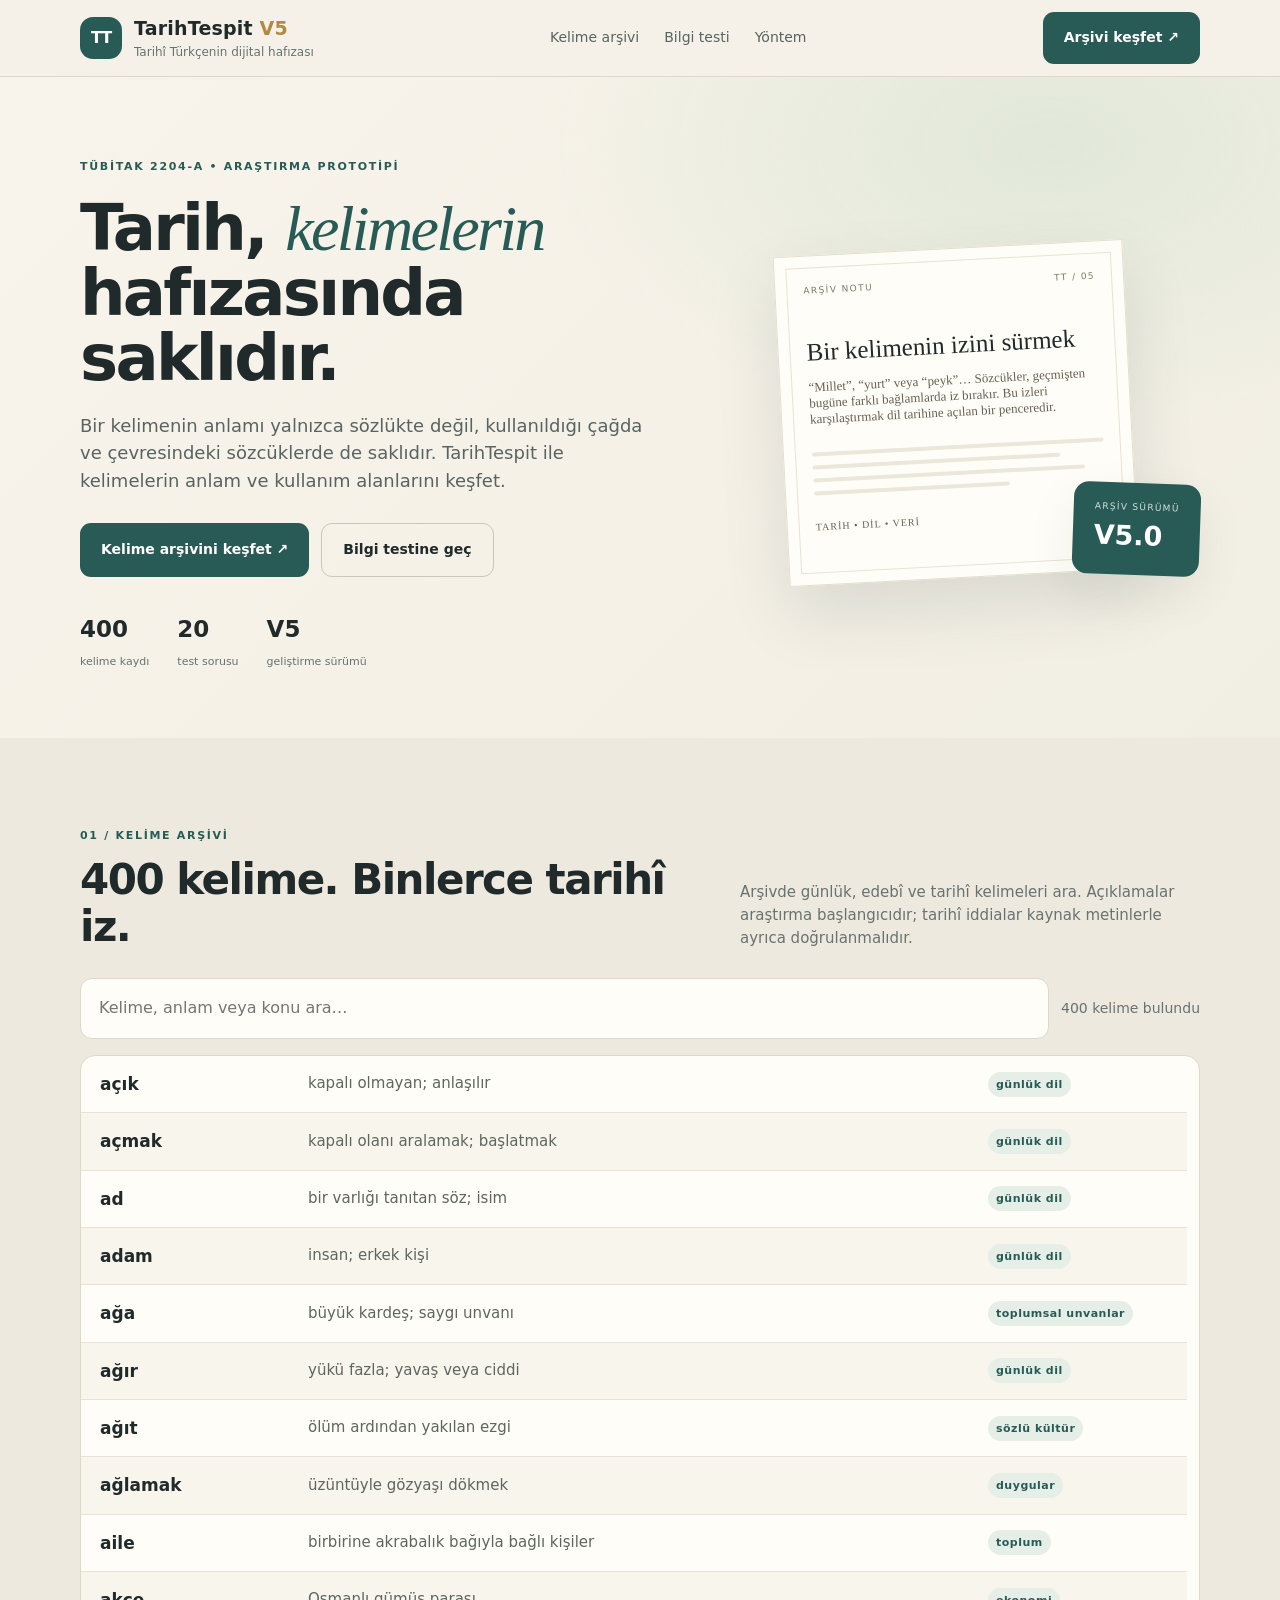
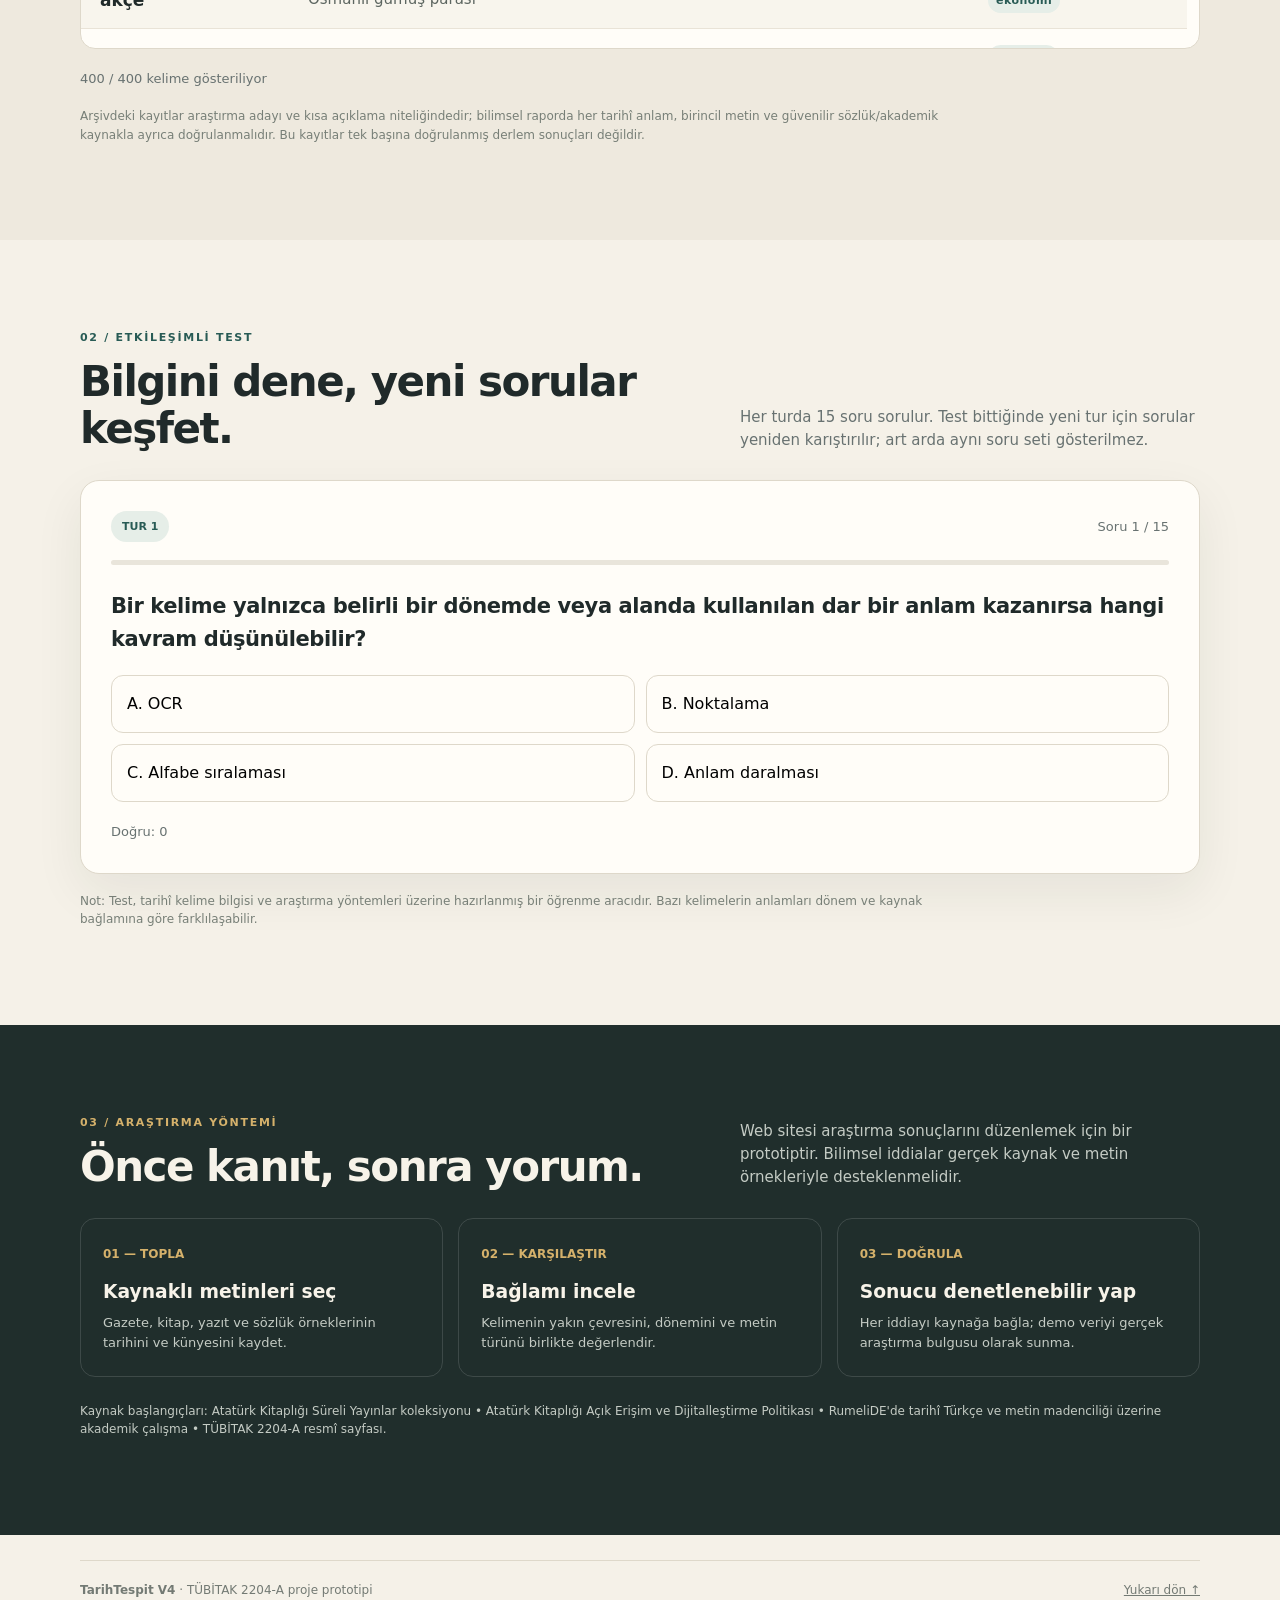
==== commit ff8dd2f0: "Add files via upload" ====
--- a/index.html
+++ b/index.html
@@ -2,27 +2,35 @@
 <html lang="tr">
 <head>
 <meta charset="utf-8"><meta name="viewport" content="width=device-width,initial-scale=1">
-<title>TarihTespit — V4</title>
+<title>TarihTespit — V5</title>
 <meta name="description" content="Tarihî Türkçe kelimelerin anlam ve bağlam izlerini keşfet.">
 <style>
 :root{--ink:#202a2a;--muted:#687271;--paper:#f5f1e8;--white:#fffdf8;--teal:#285b55;--gold:#d4a34c;--line:#ded8ca;--pale:#e6eee8;--shadow:0 18px 50px #1c302012}
 *{box-sizing:border-box}html{scroll-behavior:smooth}body{margin:0;background:var(--paper);color:var(--ink);font-family:Inter,ui-sans-serif,system-ui,-apple-system,"Segoe UI",sans-serif;line-height:1.55}a{color:inherit}.wrap{width:min(1120px,92%);margin:auto}.top{position:sticky;top:0;z-index:9;background:#f5f1e8ed;backdrop-filter:blur(14px);border-bottom:1px solid var(--line)}.nav{height:76px;display:flex;align-items:center;justify-content:space-between;gap:20px}.brand{display:flex;align-items:center;gap:12px;text-decoration:none}.mark{display:grid;place-items:center;width:42px;height:42px;border-radius:13px;background:var(--teal);color:white;font-weight:850;letter-spacing:-1px}.brand strong{display:block;font-size:17px;letter-spacing:.2px}.brand small{display:block;color:var(--muted);font-size:11px}.links{display:flex;gap:25px;font-size:13px;color:#596361}.links a{text-decoration:none}.links a:hover{color:var(--teal)}.hero{padding:76px 0 66px;background:radial-gradient(ellipse at 82% 10%,#e1e8d9 0,transparent 34%),linear-gradient(135deg,#f8f4eb,#f1eee4)}.heroGrid{display:grid;grid-template-columns:1.08fr .92fr;gap:58px;align-items:center}.eyebrow{font-size:11px;font-weight:800;letter-spacing:1.7px;text-transform:uppercase;color:var(--teal)}h1{font-size:clamp(40px,5vw,67px);line-height:1.02;letter-spacing:-2.7px;margin:18px 0 20px;max-width:650px}h1 em{font-family:Georgia,serif;font-weight:500;color:var(--teal)}.lead{font-size:17px;color:#596361;max-width:570px}.actions{display:flex;gap:12px;flex-wrap:wrap;margin:28px 0}.btn{border:0;border-radius:11px;padding:13px 19px;font-weight:750;cursor:pointer;text-decoration:none;display:inline-flex;align-items:center;gap:10px;font-size:13px;transition:.2s}.primary{background:var(--teal);color:#fff}.primary:hover{background:#1c4742;transform:translateY(-1px)}.secondary{border:1px solid #c9c8ba;background:transparent;color:var(--ink)}.stats{display:flex;gap:28px;margin-top:35px}.stats strong{display:block;font-size:23px}.stats span{font-size:11px;color:var(--muted)}.archive{min-height:360px;position:relative;display:grid;place-items:center}.sheet{width:min(350px,90%);min-height:330px;background:#fffdf7;border:1px solid #e5dece;box-shadow:0 28px 65px #33433b20;padding:28px;transform:rotate(-3deg);position:relative}.sheet:before{content:"";position:absolute;inset:11px;border:1px solid #e9e2d4;pointer-events:none}.sheetTop{display:flex;justify-content:space-between;font-size:9px;letter-spacing:1.4px;color:#827966}.sheet h3{font:25px Georgia,serif;margin:40px 0 12px}.sheet p{font:13px Georgia,serif;color:#666052}.lines{display:grid;gap:9px;margin-top:25px}.lines i{height:4px;background:#ece7db;border-radius:4px}.lines i:nth-child(2){width:85%}.lines i:nth-child(3){width:93%}.lines i:nth-child(4){width:67%}.floating{position:absolute;right:0;bottom:18px;background:var(--teal);color:white;padding:18px 21px;border-radius:15px;box-shadow:var(--shadow);transform:rotate(2deg)}.floating small{display:block;font-size:9px;letter-spacing:1.3px;opacity:.8}.floating strong{font-size:27px}.section{padding:76px 0}.sectionHead{display:flex;justify-content:space-between;gap:30px;align-items:end;margin-bottom:28px}.sectionHead h2{font-size:clamp(28px,3.4vw,42px);letter-spacing:-1.5px;line-height:1.12;margin:9px 0 0}.sectionHead p{max-width:460px;color:var(--muted);font-size:14px;margin:0}.card{background:var(--white);border:1px solid var(--line);border-radius:19px;box-shadow:var(--shadow);padding:25px}.testHead{display:flex;justify-content:space-between;align-items:center;gap:15px}.pill{font-size:11px;border-radius:99px;padding:7px 11px;background:var(--pale);color:var(--teal);font-weight:800}.progress{height:5px;background:#e9e5db;border-radius:10px;overflow:hidden;margin:18px 0 25px}.progress span{height:100%;display:block;background:var(--gold);width:0;transition:width .25s}.question{font-size:21px;font-weight:780;letter-spacing:-.4px;margin:10px 0 20px}.answers{display:grid;grid-template-columns:1fr 1fr;gap:11px}.answer{padding:15px;border:1px solid var(--line);border-radius:12px;background:#fffdf8;text-align:left;font:inherit;cursor:pointer;min-height:58px;transition:.15s}.answer:hover:not(:disabled){border-color:var(--teal);background:#f1f6f1}.answer:disabled{cursor:default}.answer.correct{border-color:#4d8a65;background:#e7f4e8}.answer.wrong{border-color:#b86b5d;background:#f8e9e5}.explain{display:none;margin-top:17px;padding:14px 16px;border-radius:12px;background:#f1eee5;color:#555c57;font-size:13px}.testFoot{display:flex;justify-content:space-between;align-items:center;gap:15px;margin-top:20px}.score{font-size:13px;color:var(--muted)}.hidden{display:none!important}.result{text-align:center;padding:25px 10px}.result .big{font-size:54px;font-weight:850;letter-spacing:-2px;color:var(--teal)}.result p{max-width:520px;margin:8px auto 22px;color:var(--muted)}.tools{display:grid;grid-template-columns:1fr auto;gap:12px;margin-bottom:16px}.search{width:100%;border:1px solid var(--line);border-radius:12px;padding:14px 15px;font:inherit;background:#fffdf8;outline:none}.search:focus{border-color:var(--teal);box-shadow:0 0 0 3px #285b5517}.count{align-self:center;font-size:12px;color:var(--muted);white-space:nowrap}.wordGrid{display:grid;grid-template-columns:repeat(3,1fr);gap:12px}.word{padding:17px;background:var(--white);border:1px solid var(--line);border-radius:14px;min-height:130px}.word h3{margin:0 0 5px;font-size:17px}.word p{margin:0;color:#5d6661;font-size:13px}.tag{display:inline-block;margin-top:12px;font-size:10px;font-weight:750;letter-spacing:.5px;color:var(--teal);background:var(--pale);border-radius:99px;padding:4px 8px}.dark{background:#202e2c;color:#f7f3e9}.dark .eyebrow{color:#d5b16b}.dark .sectionHead p{color:#c4cbc4}.steps{display:grid;grid-template-columns:repeat(3,1fr);gap:15px;margin-top:27px}.step{border:1px solid #ffffff22;border-radius:15px;padding:22px}.step b{color:#d5b16b;font-size:12px}.step h3{margin:12px 0 7px}.step p{color:#c4cbc4;font-size:13px;margin:0}footer{padding:25px 0;color:#737a74;font-size:12px}.foot{display:flex;justify-content:space-between;gap:15px;border-top:1px solid var(--line);padding-top:20px}.notice{font-size:12px;color:#777f77;margin-top:18px;max-width:900px}
 @media(max-width:760px){.links{display:none}.heroGrid{grid-template-columns:1fr;gap:20px}.archive{min-height:340px}.sectionHead{display:block}.sectionHead p{margin-top:13px}.answers{grid-template-columns:1fr}.wordGrid{grid-template-columns:repeat(2,1fr)}.steps{grid-template-columns:1fr}.stats{gap:18px}.card{padding:18px}}@media(max-width:460px){.wordGrid{grid-template-columns:1fr}.hero{padding-top:50px}.stats{justify-content:space-between}.testFoot{align-items:flex-start;flex-direction:column}}
+
+/* V5: daha okunaklı ve kaydırılabilir tek satırlı kelime arşivi */
+body{font-size:16px}.links{font-size:14px}.brand strong{font-size:19px}.brand small{font-size:12px}.btn{font-size:14px;padding:15px 21px}.lead{font-size:18px}.section{padding:84px 0}.sectionHead p{font-size:15px}.card{padding:30px}.search{font-size:16px;padding:17px 18px}.count{font-size:14px}.wordViewport{height:min(66vh,650px);min-height:360px;overflow:auto;border:1px solid var(--line);border-radius:15px;background:var(--white);overscroll-behavior:contain;scrollbar-gutter:stable;cursor:default}.wordGrid{display:block}.word{display:grid;grid-template-columns:minmax(130px,190px) minmax(220px,1fr) minmax(125px,180px);align-items:center;gap:18px;padding:15px 19px;border:0;border-bottom:1px solid #e9e3d7;border-radius:0;min-height:0;background:transparent}.word:nth-child(even){background:#f8f5ed}.word h3{font-size:17px;margin:0;overflow-wrap:anywhere}.word p{font-size:15px;line-height:1.45;margin:0}.tag{margin:0;justify-self:start;font-size:11px;white-space:normal}.word:last-child{border-bottom:0}.wordViewport::-webkit-scrollbar{width:12px}.wordViewport::-webkit-scrollbar-track{background:#eee9de;border-radius:10px}.wordViewport::-webkit-scrollbar-thumb{background:#9eaaa0;border:3px solid #eee9de;border-radius:10px}.wordViewport.is-middle-dragging{cursor:grabbing;user-select:none}.wordViewport.is-middle-dragging *{user-select:none}
+@media(max-width:760px){.word{grid-template-columns:minmax(90px,130px) minmax(150px,1fr);gap:10px;padding:13px}.word .tag{grid-column:2}.wordViewport{height:60vh;min-height:320px}.card{padding:20px}}
+@media(max-width:460px){.word{grid-template-columns:1fr;gap:5px}.word .tag{grid-column:1}.word p{font-size:14px}.wordViewport{min-height:300px}.section{padding:58px 0}}
+
 </style>
 </head>
 <body>
-<header class="top"><div class="wrap nav"><a class="brand" href="#top"><span class="mark">TT</span><span><strong>TarihTespit <span style="color:#b08a42">V4</span></strong><small>Tarihî Türkçenin dijital hafızası</small></span></a><nav class="links"><a href="#test">Bilgi testi</a><a href="#kelimeler">Kelime arşivi</a><a href="#yontem">Yöntem</a></nav><a class="btn primary" href="#test">Testi çöz ↗</a></div></header>
+<header class="top"><div class="wrap nav"><a class="brand" href="#top"><span class="mark">TT</span><span><strong>TarihTespit <span style="color:#b08a42">V5</span></strong><small>Tarihî Türkçenin dijital hafızası</small></span></a><nav class="links"><a href="#kelimeler">Kelime arşivi</a><a href="#test">Bilgi testi</a><a href="#yontem">Yöntem</a></nav><a class="btn primary" href="#kelimeler">Arşivi keşfet ↗</a></div></header>
 <main id="top">
-<section class="hero"><div class="wrap heroGrid"><div><span class="eyebrow">TÜBİTAK 2204-A • ARAŞTIRMA PROTOTİPİ</span><h1>Tarih, <em>kelimelerin</em> hafızasında saklıdır.</h1><p class="lead">Bir kelimenin anlamı yalnızca sözlükte değil, kullanıldığı çağda ve çevresindeki sözcüklerde de saklıdır. TarihTespit ile bu izleri keşfet.</p><div class="actions"><a class="btn primary" href="#kelimeler">Kelime arşivini keşfet ↗</a><a class="btn secondary" href="#test">Bilgi testine geç</a></div><div class="stats"><div><strong>200</strong><span>kelime kaydı</span></div><div><strong>20</strong><span>test sorusu</span></div><div><strong>V4</strong><span>geliştirme sürümü</span></div></div></div><div class="archive"><div class="sheet"><div class="sheetTop"><span>ARŞİV NOTU</span><span>TT / 04</span></div><h3>Bir kelimenin izini sürmek</h3><p>“Millet”, “yurt” veya “peyk”… Sözcükler, geçmişten bugüne farklı bağlamlarda iz bırakır. Bu izleri karşılaştırmak dil tarihine açılan bir penceredir.</p><div class="lines"><i></i><i></i><i></i><i></i></div><p style="font-size:10px;letter-spacing:1px;margin-top:26px">TARİH • DİL • VERİ</p></div><div class="floating"><small>ARŞİV SÜRÜMÜ</small><strong>V4.0</strong></div></div></div></section>
-<section class="section" id="test"><div class="wrap"><div class="sectionHead"><div><span class="eyebrow">01 / ETKİLEŞİMLİ TEST</span><h2>Bilgini dene, yeni sorular keşfet.</h2></div><p>Her turda 15 soru sorulur. Test bittiğinde yeni tur için sorular yeniden karıştırılır; art arda aynı soru seti gösterilmez.</p></div><div class="card" id="quizCard"><div id="quizPlay"><div class="testHead"><span class="pill" id="roundLabel">TUR 1</span><span class="score" id="counter">Soru 1 / 15</span></div><div class="progress"><span id="bar"></span></div><div class="question" id="question">Yükleniyor…</div><div class="answers" id="answers"></div><div class="explain" id="explain"></div><div class="testFoot"><span class="score" id="liveScore">Doğru: 0</span><button class="btn primary hidden" id="next">Sonraki soru →</button></div></div><div class="result hidden" id="quizResult"><span class="eyebrow">TUR TAMAMLANDI</span><div class="big" id="finalScore">0 / 15</div><p id="resultText">Güzel iş!</p><button class="btn primary" id="restart">Yeni test başlat ↻</button></div></div><p class="notice">Not: Test, tarihî kelime bilgisi ve araştırma yöntemleri üzerine hazırlanmış bir öğrenme aracıdır. Bazı kelimelerin anlamları dönem ve kaynak bağlamına göre farklılaşabilir.</p></div></section>
-<section class="section" id="kelimeler" style="background:#eee9de"><div class="wrap"><div class="sectionHead"><div><span class="eyebrow">02 / KELİME ARŞİVİ</span><h2>200 kelime. Binlerce tarihî iz.</h2></div><p>Arşivde arama yap; bir kelimenin kısa açıklamasını ve araştırılabileceği bağlam alanını gör.</p></div><div class="tools"><input class="search" id="searchWord" placeholder="Kelime, anlam veya konu ara…" autocomplete="off"><span class="count" id="wordCount">200 kelime</span></div><div class="wordGrid" id="wordGrid"></div><div class="testFoot"><span class="score" id="pageInfo">İlk 24 kelime gösteriliyor</span><button class="btn secondary" id="showMore">Daha fazla göster ↓</button></div><p class="notice">Arşivdeki kayıtlar araştırma adayı ve kısa açıklama niteliğindedir; bilimsel raporda her tarihî anlam, birincil metin ve güvenilir sözlük/akademik kaynakla ayrıca doğrulanmalıdır. Bu kayıtlar tek başına doğrulanmış derlem sonuçları değildir.</p></div></section>
+<section class="hero"><div class="wrap heroGrid"><div><span class="eyebrow">TÜBİTAK 2204-A • ARAŞTIRMA PROTOTİPİ</span><h1>Tarih, <em>kelimelerin</em> hafızasında saklıdır.</h1><p class="lead">Bir kelimenin anlamı yalnızca sözlükte değil, kullanıldığı çağda ve çevresindeki sözcüklerde de saklıdır. TarihTespit ile kelimelerin anlam ve kullanım alanlarını keşfet.</p><div class="actions"><a class="btn primary" href="#kelimeler">Kelime arşivini keşfet ↗</a><a class="btn secondary" href="#test">Bilgi testine geç</a></div><div class="stats"><div><strong>400</strong><span>kelime kaydı</span></div><div><strong>20</strong><span>test sorusu</span></div><div><strong>V5</strong><span>geliştirme sürümü</span></div></div></div><div class="archive"><div class="sheet"><div class="sheetTop"><span>ARŞİV NOTU</span><span>TT / 05</span></div><h3>Bir kelimenin izini sürmek</h3><p>“Millet”, “yurt” veya “peyk”… Sözcükler, geçmişten bugüne farklı bağlamlarda iz bırakır. Bu izleri karşılaştırmak dil tarihine açılan bir penceredir.</p><div class="lines"><i></i><i></i><i></i><i></i></div><p style="font-size:10px;letter-spacing:1px;margin-top:26px">TARİH • DİL • VERİ</p></div><div class="floating"><small>ARŞİV SÜRÜMÜ</small><strong>V5.0</strong></div></div></div></section>
+<section class="section" id="kelimeler" style="background:#eee9de"><div class="wrap"><div class="sectionHead"><div><span class="eyebrow">01 / KELİME ARŞİVİ</span><h2>400 kelime. Binlerce tarihî iz.</h2></div><p>Arşivde günlük, edebî ve tarihî kelimeleri ara. Açıklamalar araştırma başlangıcıdır; tarihî iddialar kaynak metinlerle ayrıca doğrulanmalıdır.</p></div><div class="tools"><input class="search" id="searchWord" placeholder="Kelime, anlam veya konu ara…" autocomplete="off"><span class="count" id="wordCount">400 kelime</span></div><div class="wordViewport" id="wordViewport"><div class="wordGrid" id="wordGrid"></div></div><div class="testFoot"><span class="score" id="pageInfo">400 / 400 kelime gösteriliyor</span><button class="btn secondary hidden" id="showMore">Daha fazla göster ↓</button></div><p class="notice">Arşivdeki kayıtlar araştırma adayı ve kısa açıklama niteliğindedir; bilimsel raporda her tarihî anlam, birincil metin ve güvenilir sözlük/akademik kaynakla ayrıca doğrulanmalıdır. Bu kayıtlar tek başına doğrulanmış derlem sonuçları değildir.</p></div></section>
+
+<section class="section" id="test"><div class="wrap"><div class="sectionHead"><div><span class="eyebrow">02 / ETKİLEŞİMLİ TEST</span><h2>Bilgini dene, yeni sorular keşfet.</h2></div><p>Her turda 15 soru sorulur. Test bittiğinde yeni tur için sorular yeniden karıştırılır; art arda aynı soru seti gösterilmez.</p></div><div class="card" id="quizCard"><div id="quizPlay"><div class="testHead"><span class="pill" id="roundLabel">TUR 1</span><span class="score" id="counter">Soru 1 / 15</span></div><div class="progress"><span id="bar"></span></div><div class="question" id="question">Yükleniyor…</div><div class="answers" id="answers"></div><div class="explain" id="explain"></div><div class="testFoot"><span class="score" id="liveScore">Doğru: 0</span><button class="btn primary hidden" id="next">Sonraki soru →</button></div></div><div class="result hidden" id="quizResult"><span class="eyebrow">TUR TAMAMLANDI</span><div class="big" id="finalScore">0 / 15</div><p id="resultText">Güzel iş!</p><button class="btn primary" id="restart">Yeni test başlat ↻</button></div></div><p class="notice">Not: Test, tarihî kelime bilgisi ve araştırma yöntemleri üzerine hazırlanmış bir öğrenme aracıdır. Bazı kelimelerin anlamları dönem ve kaynak bağlamına göre farklılaşabilir.</p></div></section>
 <section class="section dark" id="yontem"><div class="wrap"><div class="sectionHead"><div><span class="eyebrow">03 / ARAŞTIRMA YÖNTEMİ</span><h2>Önce kanıt, sonra yorum.</h2></div><p>Web sitesi araştırma sonuçlarını düzenlemek için bir prototiptir. Bilimsel iddialar gerçek kaynak ve metin örnekleriyle desteklenmelidir.</p></div><div class="steps"><article class="step"><b>01 — TOPLA</b><h3>Kaynaklı metinleri seç</h3><p>Gazete, kitap, yazıt ve sözlük örneklerinin tarihini ve künyesini kaydet.</p></article><article class="step"><b>02 — KARŞILAŞTIR</b><h3>Bağlamı incele</h3><p>Kelimenin yakın çevresini, dönemini ve metin türünü birlikte değerlendir.</p></article><article class="step"><b>03 — DOĞRULA</b><h3>Sonucu denetlenebilir yap</h3><p>Her iddiayı kaynağa bağla; demo veriyi gerçek araştırma bulgusu olarak sunma.</p></article></div><p style="font-size:12px;color:#c4cbc4;margin-top:25px">Kaynak başlangıçları: Atatürk Kitaplığı Süreli Yayınlar koleksiyonu • Atatürk Kitaplığı Açık Erişim ve Dijitalleştirme Politikası • RumeliDE'de tarihî Türkçe ve metin madenciliği üzerine akademik çalışma • TÜBİTAK 2204-A resmî sayfası.</p></div></section>
 </main><footer><div class="wrap foot"><span><strong>TarihTespit V4</strong> · TÜBİTAK 2204-A proje prototipi</span><a href="#top">Yukarı dön ↑</a></div></footer>
 <script>
-const WORDS = [{"word": "ağa", "meaning": "büyük kardeş; saygı unvanı", "field": "toplumsal unvanlar"}, {"word": "ağıt", "meaning": "ölüm ardından yakılan ezgi", "field": "sözlü kültür"}, {"word": "akçe", "meaning": "Osmanlı gümüş parası", "field": "ekonomi"}, {"word": "alplik", "meaning": "yiğitlik, kahramanlık", "field": "destanlar"}, {"word": "and", "meaning": "yemin", "field": "hukuk ve gelenek"}, {"word": "arı", "meaning": "temiz; saf", "field": "anlam genişlemesi"}, {"word": "armağan", "meaning": "hediye", "field": "gündelik dil"}, {"word": "asena", "meaning": "dişi kurt; mitolojik ad", "field": "mitoloji"}, {"word": "atabey", "meaning": "şehzade eğitmeni/yöneticisi", "field": "devlet kurumları"}, {"word": "ayukı", "meaning": "eski Türklerde yönetim/hükûmet", "field": "tarihî kurumlar"}, {"word": "bark", "meaning": "ev, yapı; mezar anıtı bağlamı", "field": "eski Türkçe"}, {"word": "başbuğ", "meaning": "önder, komutan", "field": "askerî unvanlar"}, {"word": "bay", "meaning": "zengin; günümüzde hitap", "field": "hitap biçimleri"}, {"word": "bayındır", "meaning": "mamur, gelişmiş", "field": "şehir ve yerleşim"}, {"word": "beg/bey", "meaning": "yönetici, soylu unvanı", "field": "unvanlar"}, {"word": "berk", "meaning": "sağlam, güçlü", "field": "kişi adları ve sıfatlar"}, {"word": "bitig", "meaning": "yazı, kitap, belge", "field": "yazı kültürü"}, {"word": "bodun", "meaning": "halk, topluluk", "field": "toplum"}, {"word": "boy", "meaning": "soy/topluluk; fiziksel uzunluk", "field": "çok anlamlılık"}, {"word": "buyruk", "meaning": "emir; tarihî görevli/unvan", "field": "devlet dili"}, {"word": "cenk", "meaning": "savaş", "field": "askerî dil"}, {"word": "cihan", "meaning": "dünya, evren", "field": "edebiyat"}, {"word": "cömert", "meaning": "eli açık", "field": "ahlak kavramları"}, {"word": "çeri", "meaning": "asker", "field": "askerî dil"}, {"word": "çevgan", "meaning": "atlı oyun sopası; oyun", "field": "spor tarihi"}, {"word": "çığır", "meaning": "yol/iz; yeni yöntem anlamı", "field": "mecazlaşma"}, {"word": "çınar", "meaning": "ağaç; uzun ömür simgesi", "field": "mecazlar"}, {"word": "çor", "meaning": "eski Türklerde unvan", "field": "unvanlar"}, {"word": "çul", "meaning": "kaba dokuma örtü", "field": "eşya kültürü"}, {"word": "çav", "meaning": "ün, şöhret; haber", "field": "iletişim"}, {"word": "dağarcık", "meaning": "küçük torba; bilgi birikimi", "field": "mecazlaşma"}, {"word": "davar", "meaning": "koyun-keçi sürüsü", "field": "hayvancılık"}, {"word": "değirmi", "meaning": "yuvarlak", "field": "eski biçimler"}, {"word": "dem", "meaning": "an, nefes; çay bağlamında kullanım", "field": "çok anlamlılık"}, {"word": "dergâh", "meaning": "tekke; kapı/eşik kökenli kullanım", "field": "dinî kültür"}, {"word": "devlet", "meaning": "talih/mülk; siyasi örgüt", "field": "anlam değişimi"}, {"word": "dizdar", "meaning": "kale muhafızı", "field": "tarihî görevler"}, {"word": "divan", "meaning": "kurul; şiir mecmuası; oturma yeri", "field": "çok anlamlılık"}, {"word": "dizge", "meaning": "sistem", "field": "terimleşme"}, {"word": "düş", "meaning": "rüya", "field": "edebî dil"}, {"word": "eğin", "meaning": "sırt, arka", "field": "eski söz varlığı"}, {"word": "el", "meaning": "ülke/halk; vücut uzvu", "field": "çok anlamlılık"}, {"word": "elçi", "meaning": "temsilci; diplomatik görevli", "field": "diplomasi"}, {"word": "erdem", "meaning": "fazilet, ahlaki nitelik", "field": "ahlak"}, {"word": "erkin", "meaning": "özgür, bağımsız", "field": "siyasi dil"}, {"word": "esrik", "meaning": "sarhoş; kendinden geçmiş", "field": "anlam genişlemesi"}, {"word": "evren", "meaning": "gök kubbe/ejderha bağlamları; günümüzde kâinat", "field": "anlam değişimi"}, {"word": "eylem", "meaning": "iş, hareket; dilbilgisinde fiil", "field": "terimleşme"}, {"word": "ezgi", "meaning": "melodi", "field": "müzik dili"}, {"word": "eçüm", "meaning": "ata, büyük baba", "field": "akrabalık"}, {"word": "ferman", "meaning": "hükümdar buyruğu", "field": "resmî dil"}, {"word": "fetih", "meaning": "bir yeri ele geçirme", "field": "tarih dili"}, {"word": "feyiz", "meaning": "bereket, manevi verim", "field": "dinî ve mecazî dil"}, {"word": "fütuhat", "meaning": "fetihler", "field": "tarih dili"}, {"word": "füruğ", "meaning": "ışık, parlaklık", "field": "edebî dil"}, {"word": "gaza", "meaning": "din uğruna savaş; tarihî kullanım", "field": "tarih ve din"}, {"word": "gedik", "meaning": "yarık; ayrıcalıklı esnaf hakkı", "field": "ekonomi tarihi"}, {"word": "geçit", "meaning": "geçilecek yer; tören/erişim bağlamı", "field": "bağlam"}, {"word": "göçer", "meaning": "göç eden", "field": "yaşam biçimi"}, {"word": "göçebe", "meaning": "yerleşik olmayan yaşam süren", "field": "toplum tarihi"}, {"word": "göktürk", "meaning": "tarihî Türk devleti/topluluğu", "field": "özel adlar"}, {"word": "gönül", "meaning": "kalp; duygu ve istek merkezi", "field": "mecaz"}, {"word": "görevlü", "meaning": "görevli (eski yazım)", "field": "yazım tarihi"}, {"word": "güher", "meaning": "cevher, değerli taş", "field": "edebî dil"}, {"word": "güman", "meaning": "şüphe, sanı", "field": "eski söz varlığı"}, {"word": "hak", "meaning": "doğru; hukuk; pay; Tanrı adı", "field": "çok anlamlılık"}, {"word": "hakan", "meaning": "hükümdar unvanı", "field": "unvanlar"}, {"word": "halayık", "meaning": "cariye/hizmetçi kadın (tarihî)", "field": "toplumsal tarih"}, {"word": "halk", "meaning": "topluluk; sıradan insanlar bağlamı", "field": "toplum"}, {"word": "hamam", "meaning": "yıkanma yeri; kültürel kurum", "field": "şehir kültürü"}, {"word": "han", "meaning": "hükümdar; konaklama yapısı", "field": "çok anlamlılık"}, {"word": "hanedan", "meaning": "hükümdar ailesi", "field": "devlet tarihi"}, {"word": "hane", "meaning": "ev; sayım/ekonomi birimi", "field": "kurumsal kullanım"}, {"word": "hatır", "meaning": "gönül, anı; saygınlık", "field": "anlam genişlemesi"}, {"word": "hayrat", "meaning": "iyilik amacıyla yapılan eser", "field": "vakıf kültürü"}, {"word": "ıslah", "meaning": "düzeltme, iyileştirme", "field": "resmî dil"}, {"word": "ırak", "meaning": "uzak", "field": "eski sözcük"}, {"word": "ırk", "meaning": "soy; modern sınıflandırmalarda farklı anlam alanları", "field": "anlam tarihi"}, {"word": "ışık", "meaning": "aydınlık; mecazen bilgi/umut", "field": "mecaz"}, {"word": "ıssı", "meaning": "sıcak (eski biçim)", "field": "ses ve biçim tarihi"}, {"word": "içre", "meaning": "içinde (eski biçim)", "field": "eski Türkçe"}, {"word": "il", "meaning": "ülke, devlet; günümüzde yönetim birimi", "field": "anlam değişimi"}, {"word": "ilbay", "meaning": "vali anlamında tarihî/önerilmiş unvan", "field": "unvanlar"}, {"word": "ilgeç", "meaning": "edat (dilbilgisi terimi)", "field": "terimleşme"}, {"word": "ilhan", "meaning": "hükümdar unvanı", "field": "tarihî unvan"}, {"word": "ilmek", "meaning": "düğüm; ilişki kurmak", "field": "mecazlaşma"}, {"word": "imge", "meaning": "zihinsel görüntü; edebî terim", "field": "terimleşme"}, {"word": "inanç", "meaning": "benimsenen düşünce; dinî kanaat", "field": "kültür"}, {"word": "irade", "meaning": "istem gücü; hukukî yetki", "field": "soyut kavram"}, {"word": "isyan", "meaning": "başkaldırı", "field": "siyasi dil"}, {"word": "kaçan", "meaning": "ne zaman/olduğu zaman (eski kullanım)", "field": "bağlaç tarihi"}, {"word": "kadırga", "meaning": "kürekli savaş gemisi", "field": "denizcilik"}, {"word": "kağan", "meaning": "en yüksek hükümdar unvanı", "field": "unvanlar"}, {"word": "kalem", "meaning": "yazı aracı; yazı üslubu/kurum", "field": "çok anlamlılık"}, {"word": "kam", "meaning": "şaman/ruhani kişi", "field": "inanç tarihi"}, {"word": "kamutay", "meaning": "meclis anlamında önerilmiş terim", "field": "terimleşme"}, {"word": "kanun", "meaning": "yasa; Osmanlı'da düzenleme/gelenek", "field": "hukuk tarihi"}, {"word": "kapıkulu", "meaning": "merkezî askerî sınıf", "field": "kurumlar"}, {"word": "karargâh", "meaning": "askerî merkez", "field": "askerî dil"}, {"word": "kargış", "meaning": "beddua", "field": "sözlü kültür"}, {"word": "karındaş", "meaning": "kardeş (eski biçim)", "field": "akrabalık"}, {"word": "kaşan", "meaning": "gösterişli, süslü (tarihî)", "field": "sıfatlar"}, {"word": "katun/hatun", "meaning": "kadın hükümdar/eş unvanı", "field": "unvanlar"}, {"word": "kavim", "meaning": "topluluk, halk", "field": "toplum"}, {"word": "kayra", "meaning": "lütuf, bağış; iyilik", "field": "soyut kavram"}, {"word": "keçe", "meaning": "yünlü dokuma", "field": "maddi kültür"}, {"word": "kelam", "meaning": "söz; teoloji alanı", "field": "terimleşme"}, {"word": "kenç", "meaning": "genç (eski biçim)", "field": "ses ve biçim tarihi"}, {"word": "kervan", "meaning": "yük ve yolcu topluluğu", "field": "ticaret"}, {"word": "kethüda", "meaning": "yönetici yardımcısı", "field": "tarihî görevler"}, {"word": "kılıç", "meaning": "kesici silah; mecazen güç/adalet", "field": "mecaz"}, {"word": "kımız", "meaning": "mayalı kısrak sütü içeceği", "field": "yemek kültürü"}, {"word": "kırgı", "meaning": "kırma/bozma; eski kullanım", "field": "söz varlığı"}, {"word": "kıta", "meaning": "kara parçası; şiir biçimi; askerî birlik", "field": "çok anlamlılık"}, {"word": "kızıl", "meaning": "kırmızı; siyasi/ideolojik çağrışımlar", "field": "çağrışım"}, {"word": "kişi", "meaning": "insan; tarihî metinlerde erkek/şahıs bağlamları", "field": "anlam alanı"}, {"word": "kol", "meaning": "uzuv; askerî birlik; destek", "field": "çok anlamlılık"}, {"word": "konak", "meaning": "geçici konaklama; büyük ev; askerî konaklama", "field": "çok anlamlılık"}, {"word": "konuk", "meaning": "misafir", "field": "gündelik dil"}, {"word": "kut", "meaning": "talih, kutsal güç/iktidar meşruiyeti", "field": "eski Türk inancı"}, {"word": "kurultay", "meaning": "danışma/toplantı kurulu", "field": "kurumlar"}, {"word": "kurum", "meaning": "örgüt; duman/kurum anlamı da var", "field": "çok anlamlılık"}, {"word": "kurultu", "meaning": "toplantı, meclis", "field": "tarihî kurumlar"}, {"word": "küşat", "meaning": "açma, açılış (tarihî)", "field": "resmî dil"}, {"word": "küre", "meaning": "küre biçimi; dünya anlamı", "field": "bilim dili"}, {"word": "lale", "meaning": "çiçek; tarihî dönem simgesi", "field": "kültürel çağrışım"}, {"word": "liva", "meaning": "sancak; askerî/idari birim", "field": "idari tarih"}, {"word": "lügat", "meaning": "sözlük; kelime hazinesi", "field": "dil tarihi"}, {"word": "maiyet", "meaning": "bir yöneticinin yanındaki görevliler", "field": "idari dil"}, {"word": "makam", "meaning": "yer/mevki; müzik dizisi; resmî görev", "field": "çok anlamlılık"}, {"word": "malikâne", "meaning": "büyük mülk; tarihî vergi düzeni", "field": "ekonomi tarihi"}, {"word": "mecra", "meaning": "akış yatağı; iletişim kanalı", "field": "mecazlaşma"}, {"word": "medrese", "meaning": "eğitim kurumu", "field": "eğitim tarihi"}, {"word": "mefkûre", "meaning": "ülkü, ideal", "field": "fikir tarihi"}, {"word": "meşveret", "meaning": "danışma", "field": "yönetim dili"}, {"word": "millet", "meaning": "tarihî bağlamlarda dinî topluluk; modern ulus anlamı", "field": "anlam değişimi"}, {"word": "miralay", "meaning": "albay rütbesi (tarihî)", "field": "askerî unvanlar"}, {"word": "miri", "meaning": "devlete ait", "field": "ekonomi tarihi"}, {"word": "mukataa", "meaning": "gelir kaynağı/vergi birimi", "field": "maliye tarihi"}, {"word": "mülk", "meaning": "mal varlığı; ülke/toprak", "field": "çok anlamlılık"}, {"word": "münevver", "meaning": "aydın, eğitimli kişi", "field": "toplumsal kavram"}, {"word": "mürekkep", "meaning": "yazı sıvısı; bileşik anlamı", "field": "çok anlamlılık"}, {"word": "mütevelli", "meaning": "vakıf yöneticisi", "field": "kurumlar"}, {"word": "nâme", "meaning": "mektup, yazı/eser eki", "field": "edebî dil"}, {"word": "nizam", "meaning": "düzen; askerî birlik bağlamı", "field": "çok anlamlılık"}, {"word": "nöbet", "meaning": "bekleme/görev sırası; sağlıkta kriz anlamı", "field": "anlam genişlemesi"}, {"word": "nüsha", "meaning": "kopya; yazma eser örneği", "field": "kitap kültürü"}, {"word": "oba", "meaning": "göçebe topluluk/konak yeri", "field": "toplum tarihi"}, {"word": "ocak", "meaning": "ateş yeri; aile/kurum; askerî ocak", "field": "çok anlamlılık"}, {"word": "ok", "meaning": "silah; yön/işaret sembolü", "field": "mecaz"}, {"word": "ordu", "meaning": "askerî güç; tarihî topluluk", "field": "anlam değişimi"}, {"word": "otağ", "meaning": "hükümdar çadırı", "field": "maddi kültür"}, {"word": "oymak", "meaning": "topluluk; oyma işi", "field": "çok anlamlılık"}, {"word": "öge", "meaning": "unsur; tarihî görev/unvan bağlamları", "field": "anlam alanı"}, {"word": "öğüt", "meaning": "nasihat", "field": "gündelik dil"}, {"word": "önder", "meaning": "lider", "field": "siyasi dil"}, {"word": "öngörü", "meaning": "önceden kestirme", "field": "modern terim"}, {"word": "örf", "meaning": "gelenek, toplumsal kural", "field": "hukuk ve toplum"}, {"word": "öz", "meaning": "kendi; esas/çekirdek", "field": "mecaz"}, {"word": "özge", "meaning": "başka, yabancı (eski biçim)", "field": "eski söz varlığı"}, {"word": "padişah", "meaning": "hükümdar", "field": "unvanlar"}, {"word": "payitaht", "meaning": "başkent", "field": "şehir tarihi"}, {"word": "peyk", "meaning": "uydu; tarihî kullanımda haberci/ulak", "field": "anlam değişimi"}, {"word": "pir", "meaning": "yaşlı/rehber; tasavvuf büyüğü", "field": "dinî kültür"}, {"word": "pîşkeş", "meaning": "sunulan hediye/armağan", "field": "saray kültürü"}, {"word": "raiyet", "meaning": "tebaa, yönetilen halk", "field": "idari dil"}, {"word": "reaya", "meaning": "yönetilen vergi yükümlüsü halk (tarihî)", "field": "toplumsal tarih"}, {"word": "ribat", "meaning": "sınır karakolu/konaklama yapısı", "field": "mimari tarih"}, {"word": "ruznâme", "meaning": "günlük, takvim/defter", "field": "yazı kültürü"}, {"word": "sagu", "meaning": "ağıt türü", "field": "sözlü edebiyat"}, {"word": "sancak", "meaning": "bayrak; idari bölge", "field": "çok anlamlılık"}, {"word": "sanmak", "meaning": "zannetmek; eski metinlerde düşünmek/varsaymak", "field": "anlam alanı"}, {"word": "sav", "meaning": "atasözü; iddia/söz", "field": "anlam değişimi"}, {"word": "sayru", "meaning": "hasta (eski biçim)", "field": "eski söz varlığı"}, {"word": "sığın", "meaning": "geyik; sığınak fiiliyle karıştırılmamalı", "field": "çok anlamlılık"}, {"word": "sınuk", "meaning": "kırık, yenilmiş (eski biçim)", "field": "eski söz varlığı"}, {"word": "söz", "meaning": "konuşma birimi; vaat/itibar", "field": "çok anlamlılık"}, {"word": "subaşı", "meaning": "askerî/idari görevli", "field": "tarihî görevler"}, {"word": "sü", "meaning": "ordu, asker (eski Türkçe)", "field": "askerî dil"}, {"word": "şad", "meaning": "eski Türklerde yönetici unvanı", "field": "unvanlar"}, {"word": "şehname", "meaning": "hükümdarları anlatan eser", "field": "edebiyat tarihi"}, {"word": "şehzade", "meaning": "hükümdar oğlu", "field": "saray dili"}, {"word": "şifahane", "meaning": "hastane, tedavi yeri", "field": "sağlık tarihi"}, {"word": "şura", "meaning": "danışma kurulu/meclis", "field": "kurumlar"}, {"word": "tamga", "meaning": "damga, işaret/mühür", "field": "yazı ve yönetim"}, {"word": "tanık", "meaning": "şahit; hukukî terim", "field": "hukuk dili"}, {"word": "tarkan", "meaning": "eski Türklerde yüksek unvan", "field": "unvanlar"}, {"word": "tarih", "meaning": "geçmiş olaylar; zaman kaydı", "field": "çok anlamlılık"}, {"word": "töre", "meaning": "geleneksel hukuk ve düzen", "field": "eski Türk kültürü"}, {"word": "tuğ", "meaning": "at kuyruğu/sancak biçimli hükümdarlık işareti", "field": "semboller"}, {"word": "tugay", "meaning": "askerî birlik; tarihî sözcük kökleri araştırılabilir", "field": "askerî dil"}, {"word": "tümen", "meaning": "on bin; askerî birlik", "field": "anlam değişimi"}, {"word": "tüzük", "meaning": "yönetmelik, düzenleme", "field": "hukuk dili"}, {"word": "ulak", "meaning": "haber taşıyan kişi", "field": "iletişim tarihi"}, {"word": "ulus", "meaning": "halk/millet; günümüzde ulus", "field": "anlam değişimi"}, {"word": "ulu", "meaning": "büyük, yüce", "field": "anlam genişlemesi"}, {"word": "ulufe", "meaning": "askere/kapıkuluna verilen maaş", "field": "maliye tarihi"}, {"word": "uruk", "meaning": "soy, kabile", "field": "akrabalık"}, {"word": "uşak", "meaning": "çocuk/hizmetli; günümüzde bölgesel anlamları", "field": "anlam değişimi"}, {"word": "uyruk", "meaning": "tabiiyet/bağlılık", "field": "hukuk dili"}];
+const WORDS = [{"word":"ad","meaning":"bir varlığı tanıtan söz; isim","field":"günlük dil"},{"word":"adam","meaning":"insan; erkek kişi","field":"günlük dil"},{"word":"aile","meaning":"birbirine akrabalık bağıyla bağlı kişiler","field":"toplum"},{"word":"akıl","meaning":"düşünme ve anlama yetisi","field":"düşünce"},{"word":"akçe","meaning":"Osmanlı gümüş parası","field":"ekonomi"},{"word":"akşam","meaning":"günün sonlarına doğru olan zaman","field":"zaman"},{"word":"alışmak","meaning":"bir duruma zamanla uyum sağlamak","field":"günlük dil"},{"word":"alışveriş","meaning":"mal veya hizmet alıp verme işi","field":"ekonomi"},{"word":"alplik","meaning":"yiğitlik, kahramanlık","field":"destanlar"},{"word":"ana","meaning":"anne; temel olan","field":"günlük dil"},{"word":"anahtar","meaning":"kilidi açan araç; çözüm sağlayan unsur","field":"günlük dil"},{"word":"and","meaning":"yemin","field":"hukuk ve gelenek"},{"word":"anlamak","meaning":"bir şeyin ne demek olduğunu kavramak","field":"düşünce"},{"word":"anlatmak","meaning":"bir konuyu sözle veya yazıyla aktarmak","field":"iletişim"},{"word":"anlaşmak","meaning":"uzlaşmak; birbirini kavramak","field":"toplum"},{"word":"ara","meaning":"iki şeyin arasındaki mesafe; kısa mola","field":"günlük dil"},{"word":"araç","meaning":"bir işi yapmakta kullanılan şey","field":"günlük dil"},{"word":"arı","meaning":"temiz; saf","field":"anlam genişlemesi"},{"word":"arkadaş","meaning":"dostluk kurulan kişi","field":"toplum"},{"word":"armağan","meaning":"hediye","field":"gündelik dil"},{"word":"artık","meaning":"bundan böyle; geriye kalan","field":"anlam değişimi"},{"word":"asena","meaning":"dişi kurt; mitolojik ad","field":"mitoloji"},{"word":"asıl","meaning":"gerçek, temel; köken","field":"günlük dil"},{"word":"atabey","meaning":"şehzade eğitmeni/yöneticisi","field":"devlet kurumları"},{"word":"atmak","meaning":"bir şeyi fırlatmak; adım atmak gibi kullanımlar","field":"anlam genişlemesi"},{"word":"ay","meaning":"Dünya'nın uydusu; takvimde yaklaşık dönem","field":"zaman"},{"word":"ayak","meaning":"yürüme organı; eşyanın destek bölümü","field":"anlam genişlemesi"},{"word":"ayrı","meaning":"başka; birbirinden uzak veya farklı","field":"günlük dil"},{"word":"ayukı","meaning":"eski Türklerde yönetim/hükûmet","field":"tarihî kurumlar"},{"word":"az","meaning":"miktarı çok olmayan","field":"günlük dil"},{"word":"açık","meaning":"kapalı olmayan; anlaşılır","field":"günlük dil"},{"word":"açmak","meaning":"kapalı olanı aralamak; başlatmak","field":"günlük dil"},{"word":"ağa","meaning":"büyük kardeş; saygı unvanı","field":"toplumsal unvanlar"},{"word":"ağır","meaning":"yükü fazla; yavaş veya ciddi","field":"günlük dil"},{"word":"ağıt","meaning":"ölüm ardından yakılan ezgi","field":"sözlü kültür"},{"word":"ağlamak","meaning":"üzüntüyle gözyaşı dökmek","field":"duygular"},{"word":"bakmak","meaning":"gözünü çevirmek; ilgilenmek; incelemek","field":"anlam genişlemesi"},{"word":"barış","meaning":"savaşın olmaması; uzlaşma","field":"toplum"},{"word":"bark","meaning":"ev, yapı; mezar anıtı bağlamı","field":"eski Türkçe"},{"word":"batı","meaning":"güneşin battığı yön; coğrafi bölge","field":"coğrafya"},{"word":"bay","meaning":"zengin; günümüzde hitap","field":"hitap biçimleri"},{"word":"bayındır","meaning":"mamur, gelişmiş","field":"şehir ve yerleşim"},{"word":"bayram","meaning":"kutlama ve dinlenme günü","field":"kültür"},{"word":"bağ","meaning":"bir şeyi tutan düğüm; ilişki; üzüm yetiştirilen yer","field":"anlam genişlemesi"},{"word":"bağlamak","meaning":"bir şeyi düğümlemek; ilişki kurmak","field":"anlam genişlemesi"},{"word":"baş","meaning":"vücudun üst bölümü; lider; başlangıç","field":"anlam genişlemesi"},{"word":"başarı","meaning":"istenen sonuca ulaşma","field":"günlük dil"},{"word":"başbuğ","meaning":"önder, komutan","field":"askerî unvanlar"},{"word":"başka","meaning":"öteki; farklı","field":"günlük dil"},{"word":"beg/bey","meaning":"yönetici, soylu unvanı","field":"unvanlar"},{"word":"beklemek","meaning":"bir şeyin olmasını umarak durmak","field":"günlük dil"},{"word":"bellek","meaning":"hatırlama yetisi; veri saklama alanı","field":"anlam genişlemesi"},{"word":"ben","meaning":"konuşan kişiyi belirten zamir","field":"dil bilgisi"},{"word":"beraber","meaning":"birlikte, aynı yerde veya zamanda","field":"günlük dil"},{"word":"berk","meaning":"sağlam, güçlü","field":"kişi adları ve sıfatlar"},{"word":"beyaz","meaning":"kar renginde; mecazen temiz veya aydınlık","field":"anlam genişlemesi"},{"word":"bilgi","meaning":"öğrenme, araştırma veya gözlemle edinilen malumat","field":"eğitim"},{"word":"bilmek","meaning":"bir şeyden haberdar olmak veya kavramak","field":"düşünce"},{"word":"bir","meaning":"sayı; belirsiz tekil anlamı","field":"dil bilgisi"},{"word":"birikim","meaning":"zamanla toplanan bilgi veya kaynak","field":"günlük dil"},{"word":"bitig","meaning":"yazı, kitap, belge","field":"yazı kültürü"},{"word":"bitirmek","meaning":"sonuna getirmek; tüketmek","field":"günlük dil"},{"word":"bodun","meaning":"halk, topluluk","field":"toplum"},{"word":"boy","meaning":"soy/topluluk; fiziksel uzunluk","field":"çok anlamlılık"},{"word":"bozmak","meaning":"düzenini değiştirmek; çalışmaz hâle getirmek","field":"günlük dil"},{"word":"boş","meaning":"içinde bir şey olmayan; meşgul olmayan","field":"anlam genişlemesi"},{"word":"bulmak","meaning":"aradığını elde etmek; keşfetmek","field":"günlük dil"},{"word":"buluş","meaning":"yeni bir şey keşfetme veya ortaya koyma","field":"bilim"},{"word":"buyruk","meaning":"emir; tarihî görevli/unvan","field":"devlet dili"},{"word":"büyük","meaning":"ölçüsü fazla; önemli veya yaşça ileri","field":"anlam genişlemesi"},{"word":"can","meaning":"yaşam; kişi; içtenlik bildiren söz","field":"anlam genişlemesi"},{"word":"canlı","meaning":"yaşayan; hareketli veya ilgi çekici","field":"anlam genişlemesi"},{"word":"cenk","meaning":"savaş","field":"askerî dil"},{"word":"cevap","meaning":"soruya verilen karşılık","field":"iletişim"},{"word":"ciddi","meaning":"şakası olmayan; önemli","field":"günlük dil"},{"word":"cihan","meaning":"dünya, evren","field":"edebiyat"},{"word":"cömert","meaning":"eli açık","field":"ahlak kavramları"},{"word":"dal","meaning":"ağacın kolu; bilim veya sanat alanı","field":"anlam genişlemesi"},{"word":"damga","meaning":"iz bırakan işaret; tarihî mühür","field":"tarih ve kültür"},{"word":"davar","meaning":"koyun-keçi sürüsü","field":"hayvancılık"},{"word":"davranış","meaning":"bir kişinin tutum ve hareketleri","field":"toplum"},{"word":"dağ","meaning":"yüksek doğal yer şekli","field":"coğrafya"},{"word":"dağarcık","meaning":"küçük torba; bilgi birikimi","field":"mecazlaşma"},{"word":"dem","meaning":"an, nefes; çay bağlamında kullanım","field":"çok anlamlılık"},{"word":"demek","meaning":"söylemek; anlamına gelmek","field":"anlam genişlemesi"},{"word":"dergâh","meaning":"tekke; kapı/eşik kökenli kullanım","field":"dinî kültür"},{"word":"derin","meaning":"dibi uzak; yoğun veya kapsamlı","field":"anlam genişlemesi"},{"word":"dernek","meaning":"ortak amaçla kurulmuş topluluk","field":"toplum"},{"word":"dert","meaning":"sıkıntı veya üzüntü veren durum","field":"duygular"},{"word":"devam","meaning":"sürme, kesintiye uğramama","field":"günlük dil"},{"word":"devlet","meaning":"talih/mülk; siyasi örgüt","field":"anlam değişimi"},{"word":"değer","meaning":"bir şeyin önem veya karşılığı; ahlaki ilke","field":"anlam genişlemesi"},{"word":"değirmi","meaning":"yuvarlak","field":"eski biçimler"},{"word":"değişmek","meaning":"başka bir duruma geçmek","field":"günlük dil"},{"word":"dil","meaning":"iletişim aracı olan sistem; ağız içindeki organ","field":"anlam genişlemesi"},{"word":"dinlemek","meaning":"işitmeye dikkat vermek; mola vermek","field":"anlam genişlemesi"},{"word":"divan","meaning":"kurul; şiir mecmuası; oturma yeri","field":"çok anlamlılık"},{"word":"dizdar","meaning":"kale muhafızı","field":"tarihî görevler"},{"word":"dizge","meaning":"sistem","field":"terimleşme"},{"word":"dost","meaning":"yakın ve güvenilen kişi","field":"toplum"},{"word":"dün","meaning":"bugünden önceki gün","field":"zaman"},{"word":"dünya","meaning":"üzerinde yaşadığımız gezegen; insanlar ve yaşam","field":"anlam genişlemesi"},{"word":"düz","meaning":"engebesiz; karışık olmayan","field":"günlük dil"},{"word":"düş","meaning":"rüya","field":"edebî dil"},{"word":"ek","meaning":"bir şeye sonradan katılan bölüm; dil bilgisi eki","field":"anlam genişlemesi"},{"word":"ekmek","meaning":"hamuru pişirerek yapılan temel yiyecek","field":"gündelik yaşam"},{"word":"el","meaning":"ülke/halk; vücut uzvu","field":"çok anlamlılık"},{"word":"elçi","meaning":"temsilci; diplomatik görevli","field":"diplomasi"},{"word":"emek","meaning":"bir iş için harcanan beden veya zihin gücü","field":"toplum"},{"word":"engel","meaning":"ilerlemeyi zorlaştıran durum veya nesne","field":"günlük dil"},{"word":"erdem","meaning":"fazilet, ahlaki nitelik","field":"ahlak"},{"word":"erken","meaning":"beklenenden önce olan","field":"zaman"},{"word":"erkin","meaning":"özgür, bağımsız","field":"siyasi dil"},{"word":"eski","meaning":"önceki zamandan kalmış; yeni olmayan","field":"zaman"},{"word":"esrik","meaning":"sarhoş; kendinden geçmiş","field":"anlam genişlemesi"},{"word":"etki","meaning":"bir şeyin başka bir şeyde oluşturduğu sonuç","field":"bilim"},{"word":"ev","meaning":"insanların yaşadığı yapı; aile veya yuva","field":"anlam genişlemesi"},{"word":"evet","meaning":"onay bildiren söz","field":"iletişim"},{"word":"evren","meaning":"gök kubbe/ejderha bağlamları; günümüzde kâinat","field":"anlam değişimi"},{"word":"eylem","meaning":"iş, hareket; dilbilgisinde fiil","field":"terimleşme"},{"word":"ezgi","meaning":"melodi","field":"müzik dili"},{"word":"eçüm","meaning":"ata, büyük baba","field":"akrabalık"},{"word":"eğin","meaning":"sırt, arka","field":"eski söz varlığı"},{"word":"eğitim","meaning":"bilgi ve beceri kazandırma süreci","field":"toplum"},{"word":"eş","meaning":"aynı türden olan; evlilik bağı olan kişi","field":"anlam genişlemesi"},{"word":"eşya","meaning":"günlük hayatta kullanılan taşınabilir nesneler","field":"gündelik yaşam"},{"word":"fayda","meaning":"yarar, işe yarama","field":"günlük dil"},{"word":"ferman","meaning":"hükümdar buyruğu","field":"resmî dil"},{"word":"fetih","meaning":"bir yeri ele geçirme","field":"tarih dili"},{"word":"feyiz","meaning":"bereket, manevi verim","field":"dinî ve mecazî dil"},{"word":"fikir","meaning":"düşünce, görüş","field":"düşünce"},{"word":"fırsat","meaning":"bir işi yapmak için elverişli durum","field":"günlük dil"},{"word":"fiyat","meaning":"bir mal veya hizmet için istenen para","field":"ekonomi"},{"word":"füruğ","meaning":"ışık, parlaklık","field":"edebî dil"},{"word":"fütuhat","meaning":"fetihler","field":"tarih dili"},{"word":"gaza","meaning":"din uğruna savaş; tarihî kullanım","field":"tarih ve din"},{"word":"gece","meaning":"günün karanlık bölümü","field":"zaman"},{"word":"gedik","meaning":"yarık; ayrıcalıklı esnaf hakkı","field":"ekonomi tarihi"},{"word":"gelmek","meaning":"bir yere ulaşmak; ortaya çıkmak","field":"anlam genişlemesi"},{"word":"genç","meaning":"yaşı ilerlememiş; yeni ve dinamik","field":"anlam genişlemesi"},{"word":"gerek","meaning":"zorunluluk veya ihtiyaç bildiren söz","field":"dil bilgisi"},{"word":"geri","meaning":"arka tarafta; önceki aşamaya doğru","field":"anlam genişlemesi"},{"word":"gerçek","meaning":"olan veya doğru kabul edilen şey","field":"düşünce"},{"word":"gezmek","meaning":"dolaşmak; bir yeri ziyaret etmek","field":"günlük dil"},{"word":"geçit","meaning":"geçilecek yer; tören/erişim bağlamı","field":"bağlam"},{"word":"gıda","meaning":"beslenmek için tüketilen madde","field":"gündelik yaşam"},{"word":"giriş","meaning":"içeri girilen yer; başlangıç bölümü","field":"anlam genişlemesi"},{"word":"göktürk","meaning":"tarihî Türk devleti/topluluğu","field":"özel adlar"},{"word":"gökyüzü","meaning":"Dünya'dan görülen gök kubbe","field":"doğa"},{"word":"gönül","meaning":"kalp; duygu ve istek merkezi","field":"mecaz"},{"word":"görev","meaning":"yapılması gereken iş veya sorumluluk","field":"toplum"},{"word":"görevlü","meaning":"görevli (eski yazım)","field":"yazım tarihi"},{"word":"görmek","meaning":"gözle algılamak; anlamak veya ziyaret etmek","field":"anlam genişlemesi"},{"word":"göçebe","meaning":"yerleşik olmayan yaşam süren","field":"toplum tarihi"},{"word":"göçer","meaning":"göç eden","field":"yaşam biçimi"},{"word":"güher","meaning":"cevher, değerli taş","field":"edebî dil"},{"word":"güman","meaning":"şüphe, sanı","field":"eski söz varlığı"},{"word":"güven","meaning":"korku ve kuşku duymama durumu","field":"duygular"},{"word":"güzel","meaning":"beğeni uyandıran; iyi veya hoş","field":"anlam genişlemesi"},{"word":"güç","meaning":"kuvvet; bir işi yapabilme yetisi; iktidar","field":"anlam genişlemesi"},{"word":"haber","meaning":"yeni öğrenilen bilgi","field":"iletişim"},{"word":"hak","meaning":"doğru; hukuk; pay; Tanrı adı","field":"çok anlamlılık"},{"word":"hakan","meaning":"hükümdar unvanı","field":"unvanlar"},{"word":"hakikat","meaning":"gerçek, doğru olan","field":"düşünce"},{"word":"halayık","meaning":"cariye/hizmetçi kadın (tarihî)","field":"toplumsal tarih"},{"word":"halk","meaning":"topluluk; sıradan insanlar bağlamı","field":"toplum"},{"word":"hamam","meaning":"yıkanma yeri; kültürel kurum","field":"şehir kültürü"},{"word":"hamur","meaning":"un ve su gibi malzemelerle hazırlanan karışım","field":"gündelik yaşam"},{"word":"han","meaning":"hükümdar; konaklama yapısı","field":"çok anlamlılık"},{"word":"hane","meaning":"ev; sayım/ekonomi birimi","field":"kurumsal kullanım"},{"word":"hanedan","meaning":"hükümdar ailesi","field":"devlet tarihi"},{"word":"hatır","meaning":"gönül, anı; saygınlık","field":"anlam genişlemesi"},{"word":"hayal","meaning":"zihinde canlandırılan görüntü veya düşünce","field":"düşünce"},{"word":"hayat","meaning":"yaşam; yaşanmışlıklar","field":"anlam genişlemesi"},{"word":"hayrat","meaning":"iyilik amacıyla yapılan eser","field":"vakıf kültürü"},{"word":"hazır","meaning":"kullanılmaya veya yapılmaya uygun durumda","field":"günlük dil"},{"word":"hedef","meaning":"ulaşılmak istenen yer veya sonuç","field":"günlük dil"},{"word":"hemen","meaning":"beklemeden, derhal","field":"zaman"},{"word":"hesap","meaning":"matematik işlemi; ödeme veya değerlendirme kaydı","field":"anlam genişlemesi"},{"word":"hız","meaning":"bir hareketin sürati; değişim oranı","field":"anlam genişlemesi"},{"word":"hizmet","meaning":"birinin işini görme veya yarar sağlama","field":"toplum"},{"word":"hüküm","meaning":"karar; yargı; geçerli kural","field":"hukuk"},{"word":"ihtiyaç","meaning":"gerekli olan şey; gereksinim","field":"günlük dil"},{"word":"il","meaning":"ülke, devlet; günümüzde yönetim birimi","field":"anlam değişimi"},{"word":"ilbay","meaning":"vali anlamında tarihî/önerilmiş unvan","field":"unvanlar"},{"word":"iletişim","meaning":"bilgi veya duygu alışverişi","field":"toplum"},{"word":"ilgeç","meaning":"edat (dilbilgisi terimi)","field":"terimleşme"},{"word":"ilhan","meaning":"hükümdar unvanı","field":"tarihî unvan"},{"word":"ilmek","meaning":"düğüm; ilişki kurmak","field":"mecazlaşma"},{"word":"imge","meaning":"zihinsel görüntü; edebî terim","field":"terimleşme"},{"word":"imkân","meaning":"olanak, yapılabilme durumu","field":"günlük dil"},{"word":"inanç","meaning":"benimsenen düşünce; dinî kanaat","field":"kültür"},{"word":"insan","meaning":"akıl ve dil yetisi olan canlı","field":"toplum"},{"word":"irade","meaning":"istem gücü; hukukî yetki","field":"soyut kavram"},{"word":"ırak","meaning":"uzak","field":"eski sözcük"},{"word":"ırk","meaning":"soy; modern sınıflandırmalarda farklı anlam alanları","field":"anlam tarihi"},{"word":"ıslah","meaning":"düzeltme, iyileştirme","field":"resmî dil"},{"word":"ıssı","meaning":"sıcak (eski biçim)","field":"ses ve biçim tarihi"},{"word":"isyan","meaning":"başkaldırı","field":"siyasi dil"},{"word":"iyi","meaning":"istenen nitelikte; yararlı veya doğru","field":"anlam genişlemesi"},{"word":"iz","meaning":"bir şeyin bıraktığı belirti; takip yolu","field":"anlam genişlemesi"},{"word":"izin","meaning":"bir şeyi yapmaya onay; ayrılma süresi","field":"anlam genişlemesi"},{"word":"iç","meaning":"bir şeyin ortası veya iç kısmı; duygu dünyası","field":"anlam genişlemesi"},{"word":"içre","meaning":"içinde (eski biçim)","field":"eski Türkçe"},{"word":"iş","meaning":"emek gerektiren görev; meslek; uğraş","field":"anlam genişlemesi"},{"word":"işaret","meaning":"bir şeyi anlatan belirti veya simge","field":"iletişim"},{"word":"ışık","meaning":"aydınlık; mecazen bilgi/umut","field":"mecaz"},{"word":"kabul","meaning":"onaylama; içeri alma","field":"anlam genişlemesi"},{"word":"kadın","meaning":"yetişkin dişi insan","field":"toplum"},{"word":"kadırga","meaning":"kürekli savaş gemisi","field":"denizcilik"},{"word":"kafa","meaning":"baş; düşünme ve anlayışla ilgili mecaz","field":"anlam genişlemesi"},{"word":"kalabalık","meaning":"çok sayıda kişinin bir arada olması","field":"toplum"},{"word":"kalem","meaning":"yazı aracı; yazı üslubu/kurum","field":"çok anlamlılık"},{"word":"kalp","meaning":"kan dolaşımını sağlayan organ; sevgi ve duygu simgesi","field":"anlam genişlemesi"},{"word":"kam","meaning":"şaman/ruhani kişi","field":"inanç tarihi"},{"word":"kamutay","meaning":"meclis anlamında önerilmiş terim","field":"terimleşme"},{"word":"kanun","meaning":"yasa; Osmanlı'da düzenleme/gelenek","field":"hukuk tarihi"},{"word":"kapı","meaning":"giriş çıkışı sağlayan yapı; fırsat veya yol mecazı","field":"anlam genişlemesi"},{"word":"kapıkulu","meaning":"merkezî askerî sınıf","field":"kurumlar"},{"word":"karanlık","meaning":"ışığın az olduğu durum; bilinmeyen veya olumsuz","field":"anlam genişlemesi"},{"word":"karar","meaning":"bir konuda ulaşılan sonuç veya seçim","field":"günlük dil"},{"word":"karargâh","meaning":"askerî merkez","field":"askerî dil"},{"word":"kargış","meaning":"beddua","field":"sözlü kültür"},{"word":"karındaş","meaning":"kardeş (eski biçim)","field":"akrabalık"},{"word":"karşı","meaning":"ön taraf; zıtlık veya muhalefet","field":"anlam genişlemesi"},{"word":"kat","meaning":"bir yapının düzeyi; kez anlamı","field":"anlam genişlemesi"},{"word":"katılmak","meaning":"bir gruba dahil olmak; aynı fikirde olmak","field":"anlam genişlemesi"},{"word":"katun/hatun","meaning":"kadın hükümdar/eş unvanı","field":"unvanlar"},{"word":"kavim","meaning":"topluluk, halk","field":"toplum"},{"word":"kavram","meaning":"bir nesne veya düşüncenin zihindeki genel tasarımı","field":"bilim"},{"word":"kayıt","meaning":"bilgiyi yazılı veya dijital olarak saklama","field":"bilim"},{"word":"kaynak","meaning":"bir şeyin çıktığı yer; bilgi sağlayan eser","field":"anlam genişlemesi"},{"word":"kayra","meaning":"lütuf, bağış; iyilik","field":"soyut kavram"},{"word":"kaçan","meaning":"ne zaman/olduğu zaman (eski kullanım)","field":"bağlaç tarihi"},{"word":"kağan","meaning":"en yüksek hükümdar unvanı","field":"unvanlar"},{"word":"kaşan","meaning":"gösterişli, süslü (tarihî)","field":"sıfatlar"},{"word":"kelam","meaning":"söz; teoloji alanı","field":"terimleşme"},{"word":"kelime","meaning":"anlam taşıyan dil birimi","field":"dil"},{"word":"kendin","meaning":"kişinin bizzat kendisi anlamında kullanım","field":"dil bilgisi"},{"word":"kenç","meaning":"genç (eski biçim)","field":"ses ve biçim tarihi"},{"word":"kervan","meaning":"yük ve yolcu topluluğu","field":"ticaret"},{"word":"kesin","meaning":"şüpheye yer bırakmayan; net","field":"günlük dil"},{"word":"kethüda","meaning":"yönetici yardımcısı","field":"tarihî görevler"},{"word":"keçe","meaning":"yünlü dokuma","field":"maddi kültür"},{"word":"kılıç","meaning":"kesici silah; mecazen güç/adalet","field":"mecaz"},{"word":"kımız","meaning":"mayalı kısrak sütü içeceği","field":"yemek kültürü"},{"word":"kırgı","meaning":"kırma/bozma; eski kullanım","field":"söz varlığı"},{"word":"kıta","meaning":"kara parçası; şiir biçimi; askerî birlik","field":"çok anlamlılık"},{"word":"kitap","meaning":"yazılı veya basılı eser","field":"kültür"},{"word":"kızıl","meaning":"kırmızı; siyasi/ideolojik çağrışımlar","field":"çağrışım"},{"word":"kişi","meaning":"insan; tarihî metinlerde erkek/şahıs bağlamları","field":"anlam alanı"},{"word":"kol","meaning":"uzuv; askerî birlik; destek","field":"çok anlamlılık"},{"word":"kolay","meaning":"fazla çaba gerektirmeyen","field":"günlük dil"},{"word":"konak","meaning":"geçici konaklama; büyük ev; askerî konaklama","field":"çok anlamlılık"},{"word":"konu","meaning":"üzerinde konuşulan veya yazılan şey","field":"iletişim"},{"word":"konuk","meaning":"misafir","field":"gündelik dil"},{"word":"konuşmak","meaning":"sözlü iletişim kurmak","field":"iletişim"},{"word":"korumak","meaning":"zarardan uzak tutmak; saklamak","field":"günlük dil"},{"word":"koşul","meaning":"bir durumun gerçekleşmesi için gereken şart","field":"düşünce"},{"word":"kulak","meaning":"işitme organı; dinleme veya dikkat anlamı","field":"anlam genişlemesi"},{"word":"kural","meaning":"uyulması beklenen ilke","field":"toplum"},{"word":"kurmak","meaning":"bir şey oluşturmak; düzenlemek","field":"anlam genişlemesi"},{"word":"kurultay","meaning":"danışma/toplantı kurulu","field":"kurumlar"},{"word":"kurultu","meaning":"toplantı, meclis","field":"tarihî kurumlar"},{"word":"kurum","meaning":"örgüt; duman/kurum anlamı da var","field":"çok anlamlılık"},{"word":"kut","meaning":"talih, kutsal güç/iktidar meşruiyeti","field":"eski Türk inancı"},{"word":"kuşak","meaning":"bel çevresine sarılan bağ; nesil","field":"anlam genişlemesi"},{"word":"kök","meaning":"bitkinin toprak altındaki bölümü; sözcüğün temel biçimi","field":"anlam genişlemesi"},{"word":"kötü","meaning":"istenmeyen veya zararlı nitelikte","field":"günlük dil"},{"word":"küre","meaning":"küre biçimi; dünya anlamı","field":"bilim dili"},{"word":"küçük","meaning":"boyutu az; yaşı veya derecesi düşük","field":"günlük dil"},{"word":"küşat","meaning":"açma, açılış (tarihî)","field":"resmî dil"},{"word":"lale","meaning":"çiçek; tarihî dönem simgesi","field":"kültürel çağrışım"},{"word":"lazım","meaning":"gerekli, gerekli olan","field":"günlük dil"},{"word":"lezzet","meaning":"yiyeceğin tadı; hoşluk","field":"anlam genişlemesi"},{"word":"liste","meaning":"maddelerin sıralandığı döküm","field":"günlük dil"},{"word":"liva","meaning":"sancak; askerî/idari birim","field":"idari tarih"},{"word":"lügat","meaning":"sözlük; kelime hazinesi","field":"dil tarihi"},{"word":"mahalle","meaning":"şehir veya kasaba içindeki yerleşim bölümü","field":"toplum"},{"word":"maiyet","meaning":"bir yöneticinin yanındaki görevliler","field":"idari dil"},{"word":"makam","meaning":"yer/mevki; müzik dizisi; resmî görev","field":"çok anlamlılık"},{"word":"makine","meaning":"bir işi kolaylaştıran düzenek","field":"bilim"},{"word":"malikâne","meaning":"büyük mülk; tarihî vergi düzeni","field":"ekonomi tarihi"},{"word":"mana","meaning":"anlam, kavramın ifade ettiği şey","field":"dil"},{"word":"mecaz","meaning":"bir sözcüğün gerçek anlamı dışında kullanımı","field":"dil"},{"word":"mecra","meaning":"akış yatağı; iletişim kanalı","field":"mecazlaşma"},{"word":"medeniyet","meaning":"toplumun kültürel, bilimsel ve kurumsal gelişmişliği","field":"tarih"},{"word":"medrese","meaning":"eğitim kurumu","field":"eğitim tarihi"},{"word":"mefkûre","meaning":"ülkü, ideal","field":"fikir tarihi"},{"word":"memleket","meaning":"doğulan veya yaşanılan yer; ülke","field":"anlam genişlemesi"},{"word":"merak","meaning":"bir şeyi öğrenme isteği","field":"duygular"},{"word":"mesafe","meaning":"iki nokta arasındaki uzaklık; ilişkideki uzaklık","field":"anlam genişlemesi"},{"word":"mesele","meaning":"çözülmesi veya tartışılması gereken konu","field":"günlük dil"},{"word":"mevsim","meaning":"yılın belirli hava özellikleri taşıyan dönemi","field":"zaman"},{"word":"meydan","meaning":"açık alan; fırsat veya mücadele yeri","field":"anlam genişlemesi"},{"word":"meşveret","meaning":"danışma","field":"yönetim dili"},{"word":"miktar","meaning":"bir şeyin ölçülebilir niceliği","field":"bilim"},{"word":"millet","meaning":"tarihî bağlamlarda dinî topluluk; modern ulus anlamı","field":"anlam değişimi"},{"word":"miralay","meaning":"albay rütbesi (tarihî)","field":"askerî unvanlar"},{"word":"miri","meaning":"devlete ait","field":"ekonomi tarihi"},{"word":"misafir","meaning":"bir yere konuk olarak gelen kişi","field":"toplum"},{"word":"model","meaning":"örnek alınan biçim; temsil veya tasarım","field":"anlam genişlemesi"},{"word":"moral","meaning":"kişinin ruhsal durumu ve cesareti","field":"duygular"},{"word":"mukataa","meaning":"gelir kaynağı/vergi birimi","field":"maliye tarihi"},{"word":"mücadele","meaning":"bir amaç için verilen uğraş veya savaşım","field":"toplum"},{"word":"mülk","meaning":"mal varlığı; ülke/toprak","field":"çok anlamlılık"},{"word":"mümkün","meaning":"olabilir durumda olan","field":"günlük dil"},{"word":"münevver","meaning":"aydın, eğitimli kişi","field":"toplumsal kavram"},{"word":"mürekkep","meaning":"yazı sıvısı; bileşik anlamı","field":"çok anlamlılık"},{"word":"mütevelli","meaning":"vakıf yöneticisi","field":"kurumlar"},{"word":"neden","meaning":"sebep; soru sözcüğü olarak gerekçe arayışı","field":"anlam genişlemesi"},{"word":"nefes","meaning":"soluk alıp verme; yaşam belirtisi","field":"anlam genişlemesi"},{"word":"nesil","meaning":"kuşak, aynı dönemde yaşayanlar","field":"toplum"},{"word":"net","meaning":"açık ve kesin; kesintilerden arındırılmış","field":"anlam genişlemesi"},{"word":"niyet","meaning":"bir şeyi yapmaya yönelik düşünce","field":"düşünce"},{"word":"nizam","meaning":"düzen; askerî birlik bağlamı","field":"çok anlamlılık"},{"word":"nokta","meaning":"küçük işaret; konum veya son","field":"anlam genişlemesi"},{"word":"normal","meaning":"alışılmış veya beklenen duruma uygun","field":"günlük dil"},{"word":"nâme","meaning":"mektup, yazı/eser eki","field":"edebî dil"},{"word":"nöbet","meaning":"bekleme/görev sırası; sağlıkta kriz anlamı","field":"anlam genişlemesi"},{"word":"nüsha","meaning":"kopya; yazma eser örneği","field":"kitap kültürü"},{"word":"oba","meaning":"göçebe topluluk/konak yeri","field":"toplum tarihi"},{"word":"ocak","meaning":"ateş yeri; aile/kurum; askerî ocak","field":"çok anlamlılık"},{"word":"oda","meaning":"evde veya binada belirli amaçlı bölüm","field":"gündelik yaşam"},{"word":"ok","meaning":"silah; yön/işaret sembolü","field":"mecaz"},{"word":"olanak","meaning":"imkân, yapılabilirlik","field":"günlük dil"},{"word":"olay","meaning":"gerçekleşen durum veya hadise","field":"günlük dil"},{"word":"olmak","meaning":"meydana gelmek; bir duruma dönüşmek","field":"anlam genişlemesi"},{"word":"olumlu","meaning":"iyi veya kabul edilebilir yönde olan","field":"günlük dil"},{"word":"olumsuz","meaning":"istenmeyen veya negatif yönde olan","field":"günlük dil"},{"word":"onarmak","meaning":"bozulmuş şeyi düzeltmek","field":"günlük dil"},{"word":"ordu","meaning":"askerî güç; tarihî topluluk","field":"anlam değişimi"},{"word":"otağ","meaning":"hükümdar çadırı","field":"maddi kültür"},{"word":"oymak","meaning":"topluluk; oyma işi","field":"çok anlamlılık"},{"word":"padişah","meaning":"hükümdar","field":"unvanlar"},{"word":"para","meaning":"alışverişte kullanılan değişim aracı","field":"ekonomi"},{"word":"parça","meaning":"bir bütünün bölümü; müzik eseri","field":"anlam genişlemesi"},{"word":"pay","meaning":"bir bütünden ayrılan bölüm; hak edilen kısım","field":"anlam genişlemesi"},{"word":"payitaht","meaning":"başkent","field":"şehir tarihi"},{"word":"peyk","meaning":"uydu; tarihî kullanımda haberci/ulak","field":"anlam değişimi"},{"word":"pir","meaning":"yaşlı/rehber; tasavvuf büyüğü","field":"dinî kültür"},{"word":"pîşkeş","meaning":"sunulan hediye/armağan","field":"saray kültürü"},{"word":"raiyet","meaning":"tebaa, yönetilen halk","field":"idari dil"},{"word":"reaya","meaning":"yönetilen vergi yükümlüsü halk (tarihî)","field":"toplumsal tarih"},{"word":"ribat","meaning":"sınır karakolu/konaklama yapısı","field":"mimari tarih"},{"word":"ruznâme","meaning":"günlük, takvim/defter","field":"yazı kültürü"},{"word":"sagu","meaning":"ağıt türü","field":"sözlü edebiyat"},{"word":"sancak","meaning":"bayrak; idari bölge","field":"çok anlamlılık"},{"word":"sanmak","meaning":"zannetmek; eski metinlerde düşünmek/varsaymak","field":"anlam alanı"},{"word":"sav","meaning":"atasözü; iddia/söz","field":"anlam değişimi"},{"word":"sayru","meaning":"hasta (eski biçim)","field":"eski söz varlığı"},{"word":"sınuk","meaning":"kırık, yenilmiş (eski biçim)","field":"eski söz varlığı"},{"word":"sığın","meaning":"geyik; sığınak fiiliyle karıştırılmamalı","field":"çok anlamlılık"},{"word":"subaşı","meaning":"askerî/idari görevli","field":"tarihî görevler"},{"word":"söz","meaning":"konuşma birimi; vaat/itibar","field":"çok anlamlılık"},{"word":"sü","meaning":"ordu, asker (eski Türkçe)","field":"askerî dil"},{"word":"tamga","meaning":"damga, işaret/mühür","field":"yazı ve yönetim"},{"word":"tanık","meaning":"şahit; hukukî terim","field":"hukuk dili"},{"word":"tarih","meaning":"geçmiş olaylar; zaman kaydı","field":"çok anlamlılık"},{"word":"tarkan","meaning":"eski Türklerde yüksek unvan","field":"unvanlar"},{"word":"tugay","meaning":"askerî birlik; tarihî sözcük kökleri araştırılabilir","field":"askerî dil"},{"word":"tuğ","meaning":"at kuyruğu/sancak biçimli hükümdarlık işareti","field":"semboller"},{"word":"töre","meaning":"geleneksel hukuk ve düzen","field":"eski Türk kültürü"},{"word":"tümen","meaning":"on bin; askerî birlik","field":"anlam değişimi"},{"word":"tüzük","meaning":"yönetmelik, düzenleme","field":"hukuk dili"},{"word":"ulak","meaning":"haber taşıyan kişi","field":"iletişim tarihi"},{"word":"ulu","meaning":"büyük, yüce","field":"anlam genişlemesi"},{"word":"ulufe","meaning":"askere/kapıkuluna verilen maaş","field":"maliye tarihi"},{"word":"ulus","meaning":"halk/millet; günümüzde ulus","field":"anlam değişimi"},{"word":"uruk","meaning":"soy, kabile","field":"akrabalık"},{"word":"uyruk","meaning":"tabiiyet/bağlılık","field":"hukuk dili"},{"word":"uşak","meaning":"çocuk/hizmetli; günümüzde bölgesel anlamları","field":"anlam değişimi"},{"word":"çalışmak","meaning":"emek vermek; bir makinenin işlemesi","field":"anlam genişlemesi"},{"word":"çare","meaning":"bir sorunu giderecek yol","field":"günlük dil"},{"word":"çav","meaning":"ün, şöhret; haber","field":"iletişim"},{"word":"çeri","meaning":"asker","field":"askerî dil"},{"word":"çevgan","meaning":"atlı oyun sopası; oyun","field":"spor tarihi"},{"word":"çevre","meaning":"bir şeyin etrafı; sosyal veya doğal ortam","field":"anlam genişlemesi"},{"word":"çıkmak","meaning":"içeriden dışarı gitmek; ortaya belirmek","field":"anlam genişlemesi"},{"word":"çınar","meaning":"ağaç; uzun ömür simgesi","field":"mecazlar"},{"word":"çığır","meaning":"yol/iz; yeni yöntem anlamı","field":"mecazlaşma"},{"word":"çocuk","meaning":"bebeklik ile ergenlik arasındaki insan","field":"toplum"},{"word":"çok","meaning":"sayısı veya miktarı fazla","field":"günlük dil"},{"word":"çor","meaning":"eski Türklerde unvan","field":"unvanlar"},{"word":"çul","meaning":"kaba dokuma örtü","field":"eşya kültürü"},{"word":"öge","meaning":"unsur; tarihî görev/unvan bağlamları","field":"anlam alanı"},{"word":"önder","meaning":"lider","field":"siyasi dil"},{"word":"önem","meaning":"bir şeyin taşıdığı değer veya ağırlık","field":"düşünce"},{"word":"öngörü","meaning":"önceden kestirme","field":"modern terim"},{"word":"örf","meaning":"gelenek, toplumsal kural","field":"hukuk ve toplum"},{"word":"öykü","meaning":"gerçek veya kurmaca olayları anlatan kısa yazı","field":"edebiyat"},{"word":"öz","meaning":"kendi; esas/çekirdek","field":"mecaz"},{"word":"özge","meaning":"başka, yabancı (eski biçim)","field":"eski söz varlığı"},{"word":"özgür","meaning":"başkasının zorlaması altında olmayan","field":"toplum"},{"word":"öğüt","meaning":"nasihat","field":"gündelik dil"},{"word":"şad","meaning":"eski Türklerde yönetici unvanı","field":"unvanlar"},{"word":"şehname","meaning":"hükümdarları anlatan eser","field":"edebiyat tarihi"},{"word":"şehzade","meaning":"hükümdar oğlu","field":"saray dili"},{"word":"şifahane","meaning":"hastane, tedavi yeri","field":"sağlık tarihi"},{"word":"şura","meaning":"danışma kurulu/meclis","field":"kurumlar"}];
 const QUESTIONS = [{"q": "Eski Türkçedeki “bodun” sözcüğü en yakın hangi anlama gelir?", "a": ["Halk/topluluk", "Vergi defteri", "Atlı asker", "Hükümdar çadırı"], "c": 0, "e": "“Bodun”, eski Türkçe metinlerde halk veya topluluk anlamında kullanılır."}, {"q": "“Millet” kelimesinin tarihî anlam alanıyla ilgili en dikkatli ifade hangisidir?", "a": ["Her dönemde yalnızca bugünkü ulus anlamındadır", "Tarihî bağlamlarda dinî topluluk anlamı da taşımıştır", "Sadece askerî birlik demektir", "Yalnızca bir şehir adı olarak kullanılmıştır"], "c": 1, "e": "Kelimenin anlamı dönem ve metin bağlamına göre değişebilir; tarihî kullanımlarda dinî topluluk anlamı da vardır."}, {"q": "“Pe(y)k” kelimesi için anlam değişimine örnek olabilecek eşleşme hangisidir?", "a": ["Haberci/ulak → uydu", "Ağaç → şehir", "Yasa → çiçek", "Kılıç → mektup"], "c": 0, "e": "“Peyk” tarihî kullanımda haberci/ulak, modern kullanımda ise uydu anlamıyla da bilinir."}, {"q": "Bir kelimenin farklı dönemlerde birlikte kullanıldığı sözcüklerin incelenmesi öncelikle neyi araştırır?", "a": ["Yalnızca hece sayısını", "Bağlam ve anlam ilişkilerini", "Yazarın el yazısını", "Kâğıdın rengini"], "c": 1, "e": "Birlikte görülen sözcükler, kelimenin bağlamını ve anlam alanını anlamaya yardımcı olabilir."}, {"q": "“Tümen” sözcüğünün tarihî kullanımıyla ilgili doğru seçenek hangisidir?", "a": ["On bin ve askerî birlik anlamlarıyla ilişkilidir", "Yalnızca bir bitki adıdır", "Saraydaki müzik odasıdır", "Vergi muafiyeti belgesidir"], "c": 0, "e": "“Tümen” tarihî kullanımda on binlik sayı ve askerî birlik anlamlarıyla ilişkilidir."}, {"q": "“Gedik” sözcüğünün tarihî ekonomi bağlamında karşılaşılabilecek anlamı hangisidir?", "a": ["Esnafla ilişkili ayrıcalık/hak", "Hükümdarın çadırı", "Şiir ölçüsü", "Bir tür kılıç"], "c": 0, "e": "“Gedik”, günlük dilde açıklık/yarık anlamının yanında tarihî esnaf düzeninde ayrıcalıklı hak anlamı da taşıyabilir."}, {"q": "“İl” sözcüğünün anlam tarihini araştırırken hangi yaklaşım daha uygundur?", "a": ["Tek bir anlamı bütün yüzyıllara yaymak", "Farklı dönem metinlerindeki kullanımları karşılaştırmak", "Yalnızca güncel sözlüğe bakmak", "Kelimenin geçtiği cümleleri yok saymak"], "c": 1, "e": "Anlam değişimini belirlemek için dönem, tür ve bağlam karşılaştırması gerekir."}, {"q": "OCR işlemi tarihî gazete taramalarında ne işe yarar?", "a": ["Görüntüdeki yazıyı makinece okunabilir metne dönüştürmeye çalışır", "Metni otomatik olarak tarihî açıdan doğrular", "Kaynak göstermeyi gereksiz kılar", "Kelimenin anlamını kesin olarak belirler"], "c": 0, "e": "OCR görüntüdeki karakterleri tanımaya çalışır; sonuçlar hata içerebildiğinden kontrol edilmelidir."}, {"q": "Bir araştırmada demo veriyi gerçek arşiv bulgusu gibi sunmak neden sorunludur?", "a": ["Renk paleti değişir", "Kanıt ile örnek veriyi birbirine karıştırır", "Sayfa daha hızlı açılır", "Kelime sayısını azaltır"], "c": 1, "e": "Demo veriler arayüzü gösterebilir; bilimsel sonuç iddiası için doğrulanabilir kaynak gerekir."}, {"q": "“Sancak” sözcüğünün iki ayrı kullanım alanına örnek hangisidir?", "a": ["Bayrak ve tarihî idari bölge", "Rüya ve nefes", "Kitap ve mürekkep", "Çocuk ve kardeş"], "c": 0, "e": "“Sancak” hem bayrak hem de tarihî idari birim anlamında kullanılabilir."}, {"q": "Bir kelimenin anlamı genişleyip daha fazla durumu kapsıyorsa bu değişim nasıl adlandırılır?", "a": ["Anlam daralması", "Anlam genişlemesi", "Ses düşmesi", "Hece kaynaşması"], "c": 1, "e": "Anlam genişlemesinde sözcük, önceki kullanımına göre daha geniş bir kavram alanını kapsar."}, {"q": "“Kut” kelimesi eski Türk kültürünü araştırırken neden önemlidir?", "a": ["Yalnızca bir ölçü birimidir", "Talih/kutsal güç ve iktidar meşruiyetiyle ilişkili olabilir", "Sadece tarım aletidir", "Modern bir bilgisayar terimidir"], "c": 1, "e": "Eski Türk inanç ve siyaset düşüncesinde “kut” kavramı önemli bir yere sahiptir."}, {"q": "Bir metin koleksiyonuna “corpus/derlem” denmesi neyi ifade eder?", "a": ["Düzenli biçimde bir araya getirilmiş metin kümesini", "Sadece tek bir kelimeyi", "Grafik çizim aracını", "Yalnızca sözlük kapağını"], "c": 0, "e": "Derlem, dil incelemesi için toplanıp düzenlenmiş metinlerden oluşur."}, {"q": "“Devlet” kelimesinin tarih boyunca incelenmesinde hangi veri daha güçlü kanıt sağlar?", "a": ["Sadece araştırmacının tahmini", "Tarihi ve kaynağı belirli metinlerdeki gerçek örnekler", "Rastgele üretilmiş cümleler", "Kelimenin yazı tipi"], "c": 1, "e": "Tarihi ve kaynağı belli örnekler, anlam değişimi iddiasını denetlenebilir kılar."}, {"q": "Bir kelimenin yanında sık görülen sözcükleri saymak tek başına neyi kanıtlamaz?", "a": ["Bağlam hakkında ipucu verebileceğini", "Kelimenin anlamının kesin ve tek biçimde değiştiğini", "Metinlerdeki kullanım örüntülerini gösterebileceğini", "Dönemleri karşılaştırmaya yardımcı olabileceğini"], "c": 1, "e": "Birlikte kullanım önemli ipuçları sunar ancak anlamı kesinleştirmek için bağlam ve kaynak incelemesi gerekir."}, {"q": "“Tımar” sözcüğünde tarihî kurum anlamı ile günlük anlamı karşılaştırmak hangi araştırma türüne örnektir?", "a": ["Anlam ve bağlam değişimi incelemesi", "Yalnızca noktalama kontrolü", "Coğrafi koordinat bulma", "Ses kaydı temizleme"], "c": 0, "e": "Aynı biçimin farklı dönem ve alanlardaki kullanımları karşılaştırılır."}, {"q": "TarihTespit gibi bir projede kaynak bağlantısının her bulguyla ilişkilendirilmesi neden önemlidir?", "a": ["Siteye daha çok animasyon eklemek için", "Bulguyu kontrol edilebilir ve tekrarlanabilir kılmak için", "Kelimeyi daha uzun göstermek için", "Testi kolaylaştırmak için"], "c": 1, "e": "Kaynak bilgisi, başka kişilerin örneği doğrulamasına ve araştırma yöntemini değerlendirmesine yardımcı olur."}, {"q": "Bir kelime yalnızca belirli bir dönemde veya alanda kullanılan dar bir anlam kazanırsa hangi kavram düşünülebilir?", "a": ["Anlam daralması", "OCR", "Noktalama", "Alfabe sıralaması"], "c": 0, "e": "Anlam daralması, sözcüğün daha sınırlı bir anlam alanında kullanılmaya başlamasıdır."}, {"q": "“Yurt” kelimesinin anlam tarihini incelemek için en uygun yol hangisidir?", "a": ["Yalnızca bugünkü kullanımını ezberlemek", "Farklı tarihli metinlerdeki örnekleri kaynaklarıyla karşılaştırmak", "Sadece kelimenin uzunluğunu ölçmek", "Kelimeyi başka dillere çevirmeden sonuç ilan etmek"], "c": 1, "e": "Tarihî ve güncel kullanımlar, bağlamları ve kaynaklarıyla karşılaştırılmalıdır."}, {"q": "Bir kelimeyi incelerken yazım farklılıklarını normalleştirmek hangi riski taşır?", "a": ["Hiçbir risk taşımaz", "Tarihî biçimleri yanlışlıkla aynılaştırabilir; kurallar dikkatle belirlenmelidir", "Kaynakların tarihini otomatik doğrular", "Anlam değişimini kesin kanıtlar"], "c": 1, "e": "Normalleştirme aramayı kolaylaştırır ancak tarihî yazım özelliklerini silmemesi için dikkatli yapılmalıdır."}];
+WORDS.sort((a,b)=>a.word.localeCompare(b.word,"tr"));
 const $ = id => document.getElementById(id);
-let round=1, qIndex=0, score=0, chosen=[], lastSet="", answered=false, shown=24, filtered=WORDS;
+let round=1, qIndex=0, score=0, chosen=[], lastSet="", answered=false, shown=400, filtered=WORDS;
 function shuffle(a){const x=[...a];for(let i=x.length-1;i>0;i--){const j=Math.floor(Math.random()*(i+1));[x[i],x[j]]=[x[j],x[i]]}return x}
 function startQuiz(){let pool=shuffle(QUESTIONS);let ids=pool.slice(0,15).map(q=>q.q).sort().join("|");if(ids===lastSet){pool=shuffle(QUESTIONS);ids=pool.slice(0,15).map(q=>q.q).sort().join("|")}lastSet=ids;chosen=pool.slice(0,15);qIndex=0;score=0;answered=false;$("quizPlay").classList.remove("hidden");$("quizResult").classList.add("hidden");$("roundLabel").textContent="TUR "+round;renderQuestion()}
 function renderQuestion(){answered=false;const q=chosen[qIndex];$("counter").textContent=`Soru ${qIndex+1} / ${chosen.length}`;$("bar").style.width=`${qIndex/chosen.length*100}%`;$("question").textContent=q.q;$("answers").innerHTML="";$("explain").style.display="none";$("explain").textContent="";$("next").classList.add("hidden");$("liveScore").textContent=`Doğru: ${score}`;shuffle(q.a.map((a,i)=>({a,correct:i===q.c}))).forEach((o,i)=>{const b=document.createElement("button");b.className="answer";b.textContent=String.fromCharCode(65+i)+". "+o.a;b.onclick=()=>answer(b,o.correct,q);$("answers").appendChild(b)})}
@@ -30,7 +38,9 @@
 $("next").onclick=()=>{if(!answered)return;if(qIndex<chosen.length-1){qIndex++;renderQuestion()}else{ $("quizPlay").classList.add("hidden");$("quizResult").classList.remove("hidden");$("bar").style.width="100%";$("finalScore").textContent=`${score} / ${chosen.length}`;$("resultText").textContent=score>=13?"Harika! Kelime tarihi ve araştırma yöntemi konusunda çok iyi gidiyorsun.":score>=9?"Güzel sonuç! Açıklamaları inceleyip yeni turda tekrar deneyebilirsin.":"İyi bir başlangıç. Açıklamaları oku ve yeni sorularla tekrar dene.";round++}};
 $("restart").onclick=startQuiz;
 function renderWords(){const grid=$("wordGrid");grid.innerHTML="";const slice=filtered.slice(0,shown);slice.forEach(w=>{const el=document.createElement("article");el.className="word";const h=document.createElement("h3");h.textContent=w.word;const p=document.createElement("p");p.textContent=w.meaning;const tag=document.createElement("span");tag.className="tag";tag.textContent=w.field;el.append(h,p,tag);grid.appendChild(el)});$("wordCount").textContent=`${filtered.length} kelime bulundu`;$("pageInfo").textContent=`${slice.length} / ${filtered.length} kelime gösteriliyor`;$("showMore").classList.toggle("hidden",slice.length>=filtered.length)}
-$("searchWord").addEventListener("input",e=>{const term=e.target.value.toLocaleLowerCase("tr-TR").trim();filtered=WORDS.filter(w=>(w.word+" "+w.meaning+" "+w.field).toLocaleLowerCase("tr-TR").includes(term));shown=24;renderWords()});
-$("showMore").onclick=()=>{shown+=24;renderWords()};
+$("searchWord").addEventListener("input",e=>{const term=e.target.value.toLocaleLowerCase("tr-TR").trim();filtered=WORDS.filter(w=>(w.word+" "+w.meaning+" "+w.field).toLocaleLowerCase("tr-TR").includes(term));shown=400;renderWords();$("wordViewport").scrollTop=0});
+$("showMore").onclick=()=>{shown+=400;renderWords()};
+// Orta fare tuşunu arşiv içinde basılı tutup hareket ettirerek kaydırma.
+(()=>{const box=$("wordViewport");let active=false,lastY=0;box.addEventListener("mousedown",e=>{if(e.button!==1)return;active=true;lastY=e.clientY;box.classList.add("is-middle-dragging");e.preventDefault()});window.addEventListener("mousemove",e=>{if(!active)return;box.scrollTop-=e.clientY-lastY;lastY=e.clientY});window.addEventListener("mouseup",e=>{if(e.button===1){active=false;box.classList.remove("is-middle-dragging")}});box.addEventListener("auxclick",e=>{if(e.button===1)e.preventDefault()});box.addEventListener("mouseleave",()=>{if(active){active=false;box.classList.remove("is-middle-dragging")}})})();
 startQuiz();renderWords();
 </script></body></html>
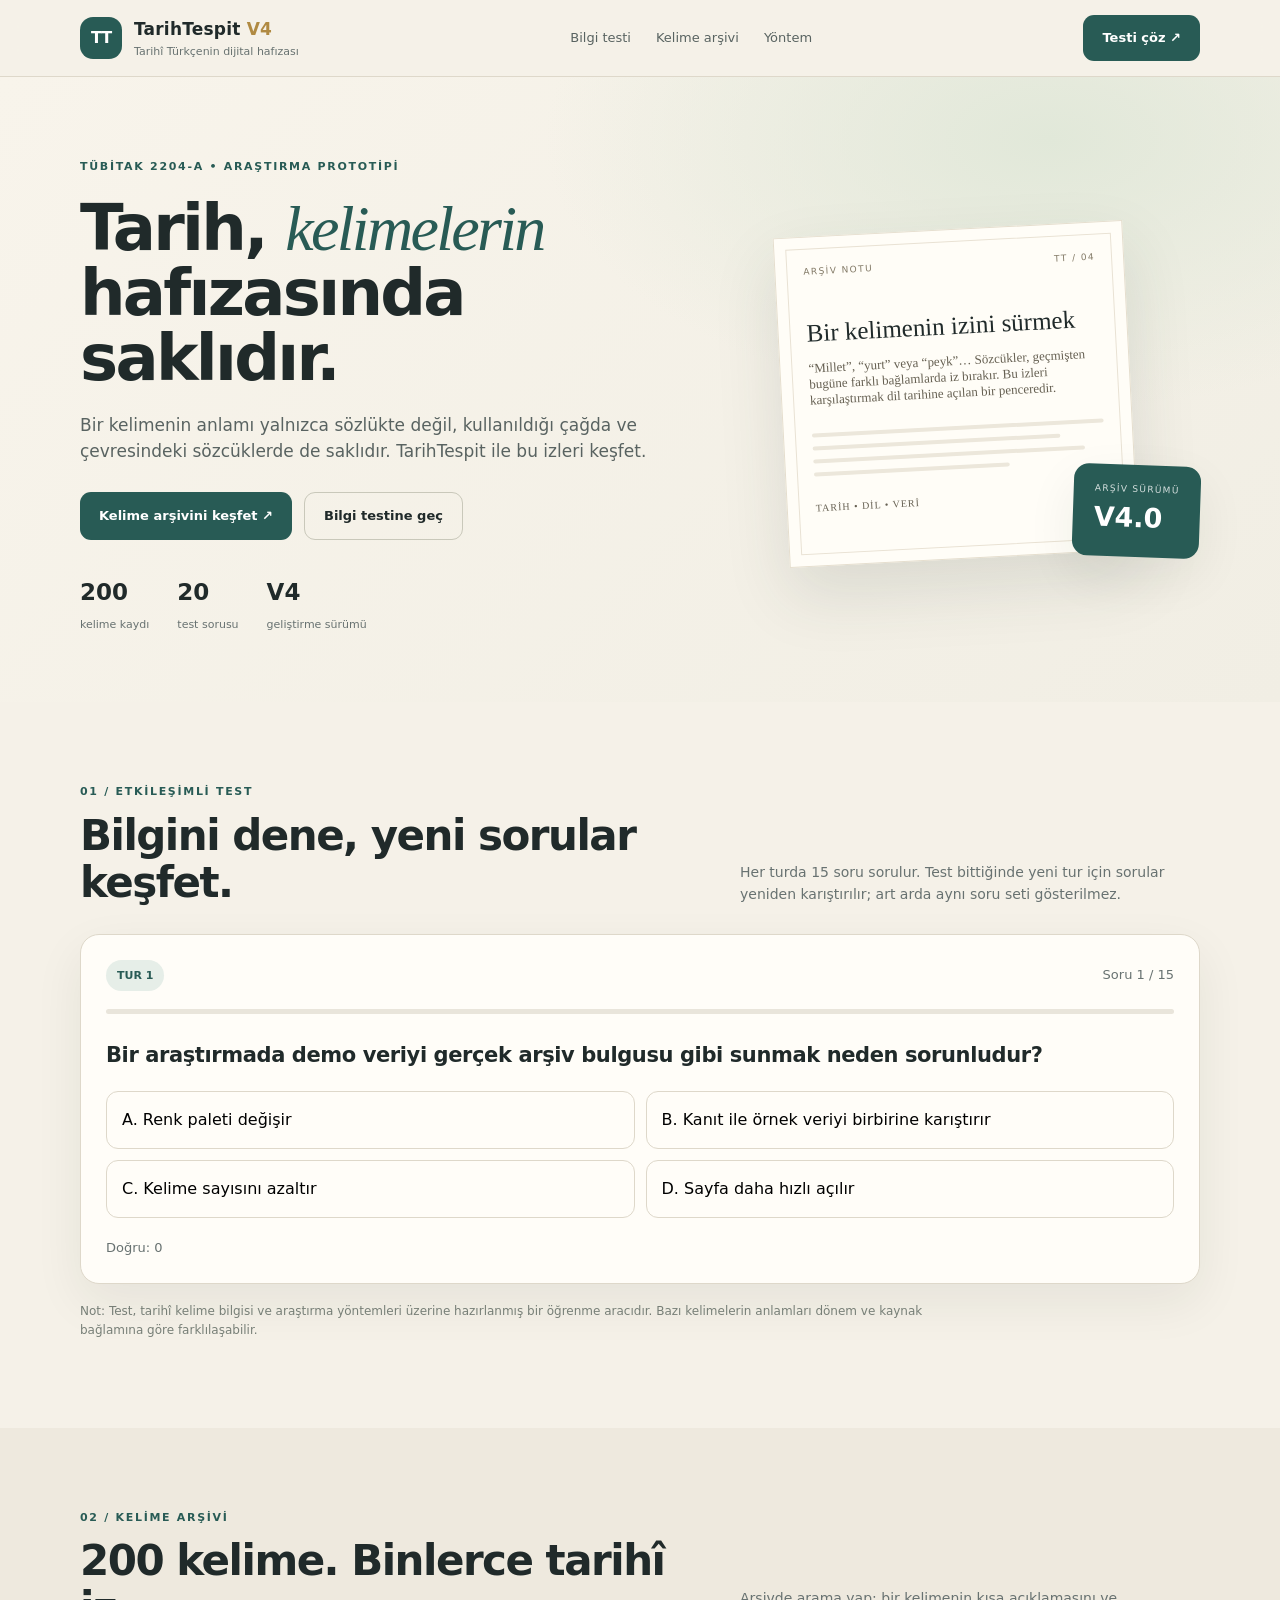
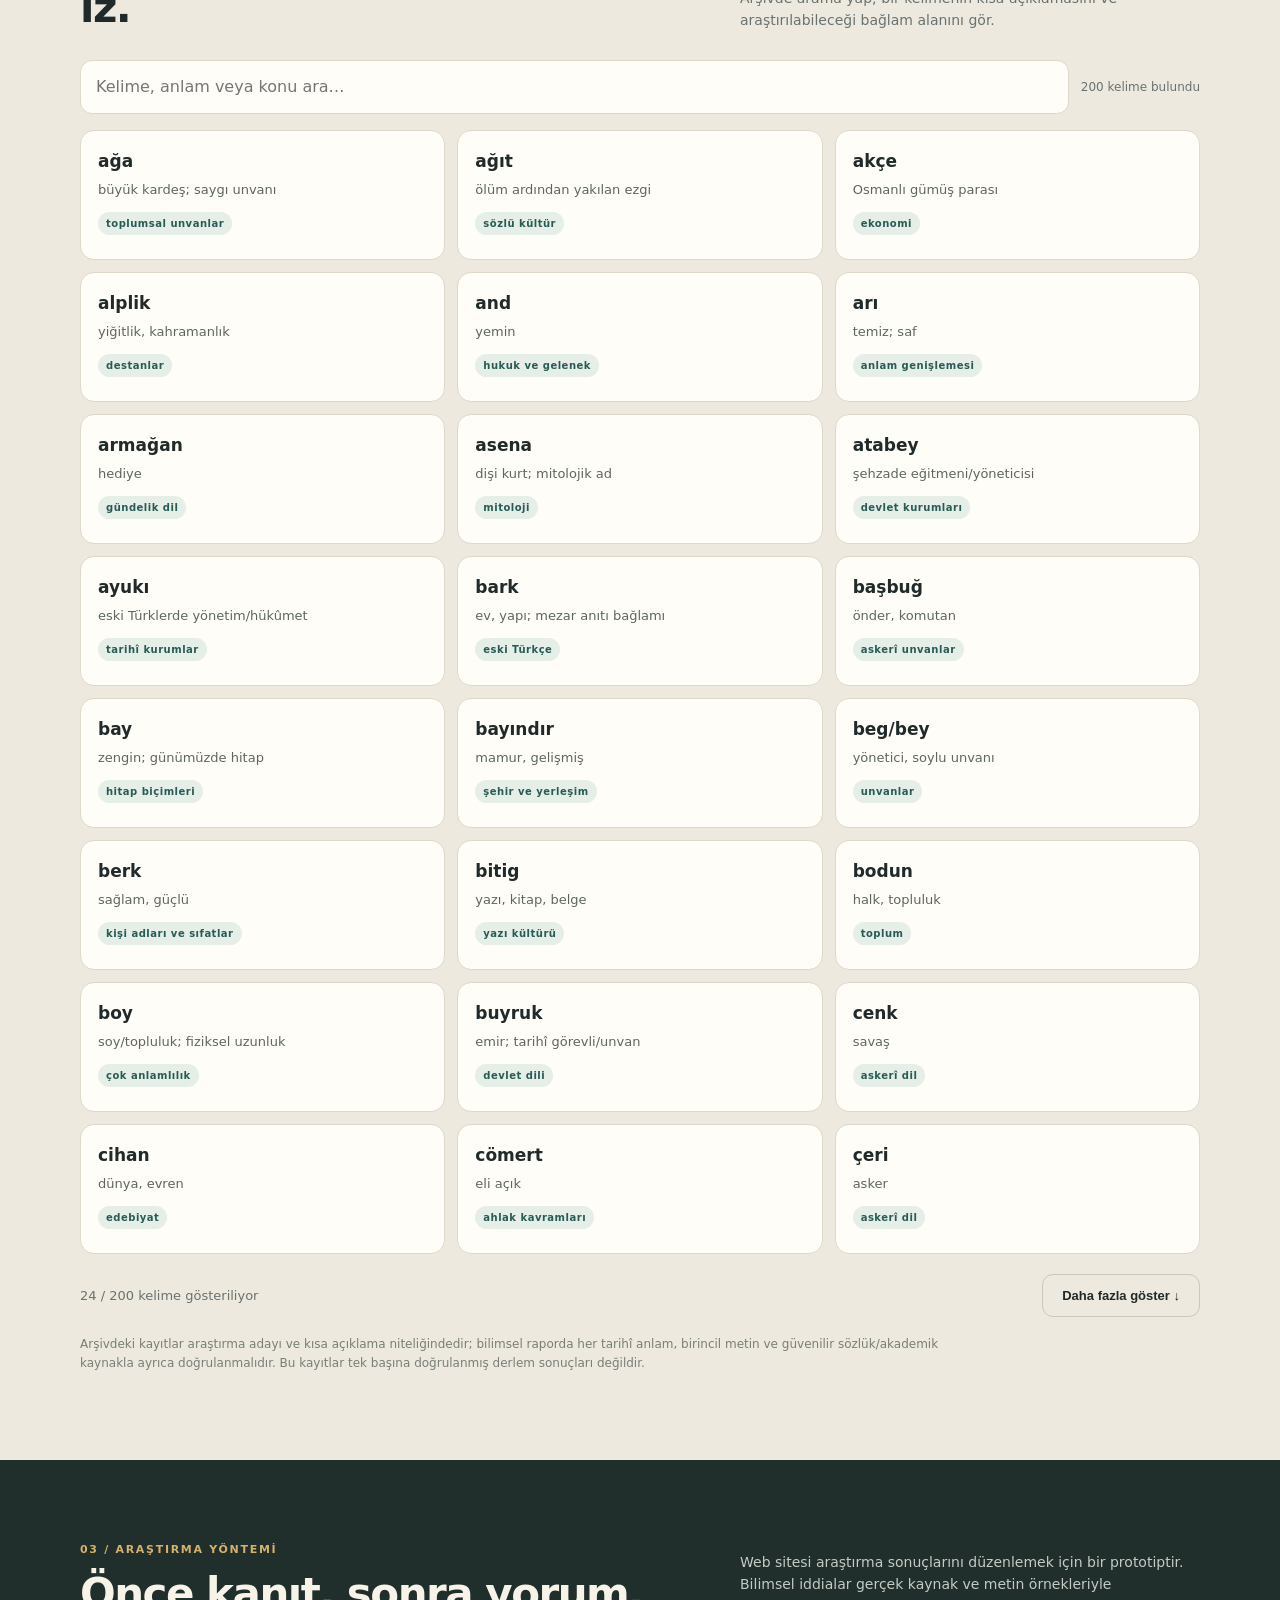
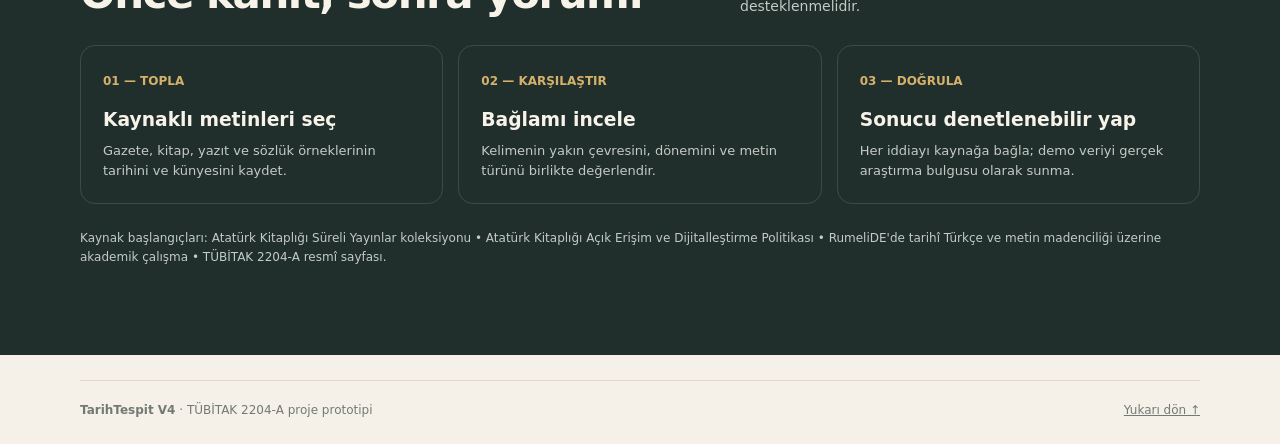
==== commit f0450769: "Add files via upload" ====
--- a/index.html
+++ b/index.html
@@ -2,35 +2,27 @@
 <html lang="tr">
 <head>
 <meta charset="utf-8"><meta name="viewport" content="width=device-width,initial-scale=1">
-<title>TarihTespit — V5</title>
+<title>TarihTespit — V4</title>
 <meta name="description" content="Tarihî Türkçe kelimelerin anlam ve bağlam izlerini keşfet.">
 <style>
 :root{--ink:#202a2a;--muted:#687271;--paper:#f5f1e8;--white:#fffdf8;--teal:#285b55;--gold:#d4a34c;--line:#ded8ca;--pale:#e6eee8;--shadow:0 18px 50px #1c302012}
 *{box-sizing:border-box}html{scroll-behavior:smooth}body{margin:0;background:var(--paper);color:var(--ink);font-family:Inter,ui-sans-serif,system-ui,-apple-system,"Segoe UI",sans-serif;line-height:1.55}a{color:inherit}.wrap{width:min(1120px,92%);margin:auto}.top{position:sticky;top:0;z-index:9;background:#f5f1e8ed;backdrop-filter:blur(14px);border-bottom:1px solid var(--line)}.nav{height:76px;display:flex;align-items:center;justify-content:space-between;gap:20px}.brand{display:flex;align-items:center;gap:12px;text-decoration:none}.mark{display:grid;place-items:center;width:42px;height:42px;border-radius:13px;background:var(--teal);color:white;font-weight:850;letter-spacing:-1px}.brand strong{display:block;font-size:17px;letter-spacing:.2px}.brand small{display:block;color:var(--muted);font-size:11px}.links{display:flex;gap:25px;font-size:13px;color:#596361}.links a{text-decoration:none}.links a:hover{color:var(--teal)}.hero{padding:76px 0 66px;background:radial-gradient(ellipse at 82% 10%,#e1e8d9 0,transparent 34%),linear-gradient(135deg,#f8f4eb,#f1eee4)}.heroGrid{display:grid;grid-template-columns:1.08fr .92fr;gap:58px;align-items:center}.eyebrow{font-size:11px;font-weight:800;letter-spacing:1.7px;text-transform:uppercase;color:var(--teal)}h1{font-size:clamp(40px,5vw,67px);line-height:1.02;letter-spacing:-2.7px;margin:18px 0 20px;max-width:650px}h1 em{font-family:Georgia,serif;font-weight:500;color:var(--teal)}.lead{font-size:17px;color:#596361;max-width:570px}.actions{display:flex;gap:12px;flex-wrap:wrap;margin:28px 0}.btn{border:0;border-radius:11px;padding:13px 19px;font-weight:750;cursor:pointer;text-decoration:none;display:inline-flex;align-items:center;gap:10px;font-size:13px;transition:.2s}.primary{background:var(--teal);color:#fff}.primary:hover{background:#1c4742;transform:translateY(-1px)}.secondary{border:1px solid #c9c8ba;background:transparent;color:var(--ink)}.stats{display:flex;gap:28px;margin-top:35px}.stats strong{display:block;font-size:23px}.stats span{font-size:11px;color:var(--muted)}.archive{min-height:360px;position:relative;display:grid;place-items:center}.sheet{width:min(350px,90%);min-height:330px;background:#fffdf7;border:1px solid #e5dece;box-shadow:0 28px 65px #33433b20;padding:28px;transform:rotate(-3deg);position:relative}.sheet:before{content:"";position:absolute;inset:11px;border:1px solid #e9e2d4;pointer-events:none}.sheetTop{display:flex;justify-content:space-between;font-size:9px;letter-spacing:1.4px;color:#827966}.sheet h3{font:25px Georgia,serif;margin:40px 0 12px}.sheet p{font:13px Georgia,serif;color:#666052}.lines{display:grid;gap:9px;margin-top:25px}.lines i{height:4px;background:#ece7db;border-radius:4px}.lines i:nth-child(2){width:85%}.lines i:nth-child(3){width:93%}.lines i:nth-child(4){width:67%}.floating{position:absolute;right:0;bottom:18px;background:var(--teal);color:white;padding:18px 21px;border-radius:15px;box-shadow:var(--shadow);transform:rotate(2deg)}.floating small{display:block;font-size:9px;letter-spacing:1.3px;opacity:.8}.floating strong{font-size:27px}.section{padding:76px 0}.sectionHead{display:flex;justify-content:space-between;gap:30px;align-items:end;margin-bottom:28px}.sectionHead h2{font-size:clamp(28px,3.4vw,42px);letter-spacing:-1.5px;line-height:1.12;margin:9px 0 0}.sectionHead p{max-width:460px;color:var(--muted);font-size:14px;margin:0}.card{background:var(--white);border:1px solid var(--line);border-radius:19px;box-shadow:var(--shadow);padding:25px}.testHead{display:flex;justify-content:space-between;align-items:center;gap:15px}.pill{font-size:11px;border-radius:99px;padding:7px 11px;background:var(--pale);color:var(--teal);font-weight:800}.progress{height:5px;background:#e9e5db;border-radius:10px;overflow:hidden;margin:18px 0 25px}.progress span{height:100%;display:block;background:var(--gold);width:0;transition:width .25s}.question{font-size:21px;font-weight:780;letter-spacing:-.4px;margin:10px 0 20px}.answers{display:grid;grid-template-columns:1fr 1fr;gap:11px}.answer{padding:15px;border:1px solid var(--line);border-radius:12px;background:#fffdf8;text-align:left;font:inherit;cursor:pointer;min-height:58px;transition:.15s}.answer:hover:not(:disabled){border-color:var(--teal);background:#f1f6f1}.answer:disabled{cursor:default}.answer.correct{border-color:#4d8a65;background:#e7f4e8}.answer.wrong{border-color:#b86b5d;background:#f8e9e5}.explain{display:none;margin-top:17px;padding:14px 16px;border-radius:12px;background:#f1eee5;color:#555c57;font-size:13px}.testFoot{display:flex;justify-content:space-between;align-items:center;gap:15px;margin-top:20px}.score{font-size:13px;color:var(--muted)}.hidden{display:none!important}.result{text-align:center;padding:25px 10px}.result .big{font-size:54px;font-weight:850;letter-spacing:-2px;color:var(--teal)}.result p{max-width:520px;margin:8px auto 22px;color:var(--muted)}.tools{display:grid;grid-template-columns:1fr auto;gap:12px;margin-bottom:16px}.search{width:100%;border:1px solid var(--line);border-radius:12px;padding:14px 15px;font:inherit;background:#fffdf8;outline:none}.search:focus{border-color:var(--teal);box-shadow:0 0 0 3px #285b5517}.count{align-self:center;font-size:12px;color:var(--muted);white-space:nowrap}.wordGrid{display:grid;grid-template-columns:repeat(3,1fr);gap:12px}.word{padding:17px;background:var(--white);border:1px solid var(--line);border-radius:14px;min-height:130px}.word h3{margin:0 0 5px;font-size:17px}.word p{margin:0;color:#5d6661;font-size:13px}.tag{display:inline-block;margin-top:12px;font-size:10px;font-weight:750;letter-spacing:.5px;color:var(--teal);background:var(--pale);border-radius:99px;padding:4px 8px}.dark{background:#202e2c;color:#f7f3e9}.dark .eyebrow{color:#d5b16b}.dark .sectionHead p{color:#c4cbc4}.steps{display:grid;grid-template-columns:repeat(3,1fr);gap:15px;margin-top:27px}.step{border:1px solid #ffffff22;border-radius:15px;padding:22px}.step b{color:#d5b16b;font-size:12px}.step h3{margin:12px 0 7px}.step p{color:#c4cbc4;font-size:13px;margin:0}footer{padding:25px 0;color:#737a74;font-size:12px}.foot{display:flex;justify-content:space-between;gap:15px;border-top:1px solid var(--line);padding-top:20px}.notice{font-size:12px;color:#777f77;margin-top:18px;max-width:900px}
 @media(max-width:760px){.links{display:none}.heroGrid{grid-template-columns:1fr;gap:20px}.archive{min-height:340px}.sectionHead{display:block}.sectionHead p{margin-top:13px}.answers{grid-template-columns:1fr}.wordGrid{grid-template-columns:repeat(2,1fr)}.steps{grid-template-columns:1fr}.stats{gap:18px}.card{padding:18px}}@media(max-width:460px){.wordGrid{grid-template-columns:1fr}.hero{padding-top:50px}.stats{justify-content:space-between}.testFoot{align-items:flex-start;flex-direction:column}}
-
-/* V5: daha okunaklı ve kaydırılabilir tek satırlı kelime arşivi */
-body{font-size:16px}.links{font-size:14px}.brand strong{font-size:19px}.brand small{font-size:12px}.btn{font-size:14px;padding:15px 21px}.lead{font-size:18px}.section{padding:84px 0}.sectionHead p{font-size:15px}.card{padding:30px}.search{font-size:16px;padding:17px 18px}.count{font-size:14px}.wordViewport{height:min(66vh,650px);min-height:360px;overflow:auto;border:1px solid var(--line);border-radius:15px;background:var(--white);overscroll-behavior:contain;scrollbar-gutter:stable;cursor:default}.wordGrid{display:block}.word{display:grid;grid-template-columns:minmax(130px,190px) minmax(220px,1fr) minmax(125px,180px);align-items:center;gap:18px;padding:15px 19px;border:0;border-bottom:1px solid #e9e3d7;border-radius:0;min-height:0;background:transparent}.word:nth-child(even){background:#f8f5ed}.word h3{font-size:17px;margin:0;overflow-wrap:anywhere}.word p{font-size:15px;line-height:1.45;margin:0}.tag{margin:0;justify-self:start;font-size:11px;white-space:normal}.word:last-child{border-bottom:0}.wordViewport::-webkit-scrollbar{width:12px}.wordViewport::-webkit-scrollbar-track{background:#eee9de;border-radius:10px}.wordViewport::-webkit-scrollbar-thumb{background:#9eaaa0;border:3px solid #eee9de;border-radius:10px}.wordViewport.is-middle-dragging{cursor:grabbing;user-select:none}.wordViewport.is-middle-dragging *{user-select:none}
-@media(max-width:760px){.word{grid-template-columns:minmax(90px,130px) minmax(150px,1fr);gap:10px;padding:13px}.word .tag{grid-column:2}.wordViewport{height:60vh;min-height:320px}.card{padding:20px}}
-@media(max-width:460px){.word{grid-template-columns:1fr;gap:5px}.word .tag{grid-column:1}.word p{font-size:14px}.wordViewport{min-height:300px}.section{padding:58px 0}}
-
 </style>
 </head>
 <body>
-<header class="top"><div class="wrap nav"><a class="brand" href="#top"><span class="mark">TT</span><span><strong>TarihTespit <span style="color:#b08a42">V5</span></strong><small>Tarihî Türkçenin dijital hafızası</small></span></a><nav class="links"><a href="#kelimeler">Kelime arşivi</a><a href="#test">Bilgi testi</a><a href="#yontem">Yöntem</a></nav><a class="btn primary" href="#kelimeler">Arşivi keşfet ↗</a></div></header>
+<header class="top"><div class="wrap nav"><a class="brand" href="#top"><span class="mark">TT</span><span><strong>TarihTespit <span style="color:#b08a42">V4</span></strong><small>Tarihî Türkçenin dijital hafızası</small></span></a><nav class="links"><a href="#test">Bilgi testi</a><a href="#kelimeler">Kelime arşivi</a><a href="#yontem">Yöntem</a></nav><a class="btn primary" href="#test">Testi çöz ↗</a></div></header>
 <main id="top">
-<section class="hero"><div class="wrap heroGrid"><div><span class="eyebrow">TÜBİTAK 2204-A • ARAŞTIRMA PROTOTİPİ</span><h1>Tarih, <em>kelimelerin</em> hafızasında saklıdır.</h1><p class="lead">Bir kelimenin anlamı yalnızca sözlükte değil, kullanıldığı çağda ve çevresindeki sözcüklerde de saklıdır. TarihTespit ile kelimelerin anlam ve kullanım alanlarını keşfet.</p><div class="actions"><a class="btn primary" href="#kelimeler">Kelime arşivini keşfet ↗</a><a class="btn secondary" href="#test">Bilgi testine geç</a></div><div class="stats"><div><strong>400</strong><span>kelime kaydı</span></div><div><strong>20</strong><span>test sorusu</span></div><div><strong>V5</strong><span>geliştirme sürümü</span></div></div></div><div class="archive"><div class="sheet"><div class="sheetTop"><span>ARŞİV NOTU</span><span>TT / 05</span></div><h3>Bir kelimenin izini sürmek</h3><p>“Millet”, “yurt” veya “peyk”… Sözcükler, geçmişten bugüne farklı bağlamlarda iz bırakır. Bu izleri karşılaştırmak dil tarihine açılan bir penceredir.</p><div class="lines"><i></i><i></i><i></i><i></i></div><p style="font-size:10px;letter-spacing:1px;margin-top:26px">TARİH • DİL • VERİ</p></div><div class="floating"><small>ARŞİV SÜRÜMÜ</small><strong>V5.0</strong></div></div></div></section>
-<section class="section" id="kelimeler" style="background:#eee9de"><div class="wrap"><div class="sectionHead"><div><span class="eyebrow">01 / KELİME ARŞİVİ</span><h2>400 kelime. Binlerce tarihî iz.</h2></div><p>Arşivde günlük, edebî ve tarihî kelimeleri ara. Açıklamalar araştırma başlangıcıdır; tarihî iddialar kaynak metinlerle ayrıca doğrulanmalıdır.</p></div><div class="tools"><input class="search" id="searchWord" placeholder="Kelime, anlam veya konu ara…" autocomplete="off"><span class="count" id="wordCount">400 kelime</span></div><div class="wordViewport" id="wordViewport"><div class="wordGrid" id="wordGrid"></div></div><div class="testFoot"><span class="score" id="pageInfo">400 / 400 kelime gösteriliyor</span><button class="btn secondary hidden" id="showMore">Daha fazla göster ↓</button></div><p class="notice">Arşivdeki kayıtlar araştırma adayı ve kısa açıklama niteliğindedir; bilimsel raporda her tarihî anlam, birincil metin ve güvenilir sözlük/akademik kaynakla ayrıca doğrulanmalıdır. Bu kayıtlar tek başına doğrulanmış derlem sonuçları değildir.</p></div></section>
-
-<section class="section" id="test"><div class="wrap"><div class="sectionHead"><div><span class="eyebrow">02 / ETKİLEŞİMLİ TEST</span><h2>Bilgini dene, yeni sorular keşfet.</h2></div><p>Her turda 15 soru sorulur. Test bittiğinde yeni tur için sorular yeniden karıştırılır; art arda aynı soru seti gösterilmez.</p></div><div class="card" id="quizCard"><div id="quizPlay"><div class="testHead"><span class="pill" id="roundLabel">TUR 1</span><span class="score" id="counter">Soru 1 / 15</span></div><div class="progress"><span id="bar"></span></div><div class="question" id="question">Yükleniyor…</div><div class="answers" id="answers"></div><div class="explain" id="explain"></div><div class="testFoot"><span class="score" id="liveScore">Doğru: 0</span><button class="btn primary hidden" id="next">Sonraki soru →</button></div></div><div class="result hidden" id="quizResult"><span class="eyebrow">TUR TAMAMLANDI</span><div class="big" id="finalScore">0 / 15</div><p id="resultText">Güzel iş!</p><button class="btn primary" id="restart">Yeni test başlat ↻</button></div></div><p class="notice">Not: Test, tarihî kelime bilgisi ve araştırma yöntemleri üzerine hazırlanmış bir öğrenme aracıdır. Bazı kelimelerin anlamları dönem ve kaynak bağlamına göre farklılaşabilir.</p></div></section>
+<section class="hero"><div class="wrap heroGrid"><div><span class="eyebrow">TÜBİTAK 2204-A • ARAŞTIRMA PROTOTİPİ</span><h1>Tarih, <em>kelimelerin</em> hafızasında saklıdır.</h1><p class="lead">Bir kelimenin anlamı yalnızca sözlükte değil, kullanıldığı çağda ve çevresindeki sözcüklerde de saklıdır. TarihTespit ile bu izleri keşfet.</p><div class="actions"><a class="btn primary" href="#kelimeler">Kelime arşivini keşfet ↗</a><a class="btn secondary" href="#test">Bilgi testine geç</a></div><div class="stats"><div><strong>200</strong><span>kelime kaydı</span></div><div><strong>20</strong><span>test sorusu</span></div><div><strong>V4</strong><span>geliştirme sürümü</span></div></div></div><div class="archive"><div class="sheet"><div class="sheetTop"><span>ARŞİV NOTU</span><span>TT / 04</span></div><h3>Bir kelimenin izini sürmek</h3><p>“Millet”, “yurt” veya “peyk”… Sözcükler, geçmişten bugüne farklı bağlamlarda iz bırakır. Bu izleri karşılaştırmak dil tarihine açılan bir penceredir.</p><div class="lines"><i></i><i></i><i></i><i></i></div><p style="font-size:10px;letter-spacing:1px;margin-top:26px">TARİH • DİL • VERİ</p></div><div class="floating"><small>ARŞİV SÜRÜMÜ</small><strong>V4.0</strong></div></div></div></section>
+<section class="section" id="test"><div class="wrap"><div class="sectionHead"><div><span class="eyebrow">01 / ETKİLEŞİMLİ TEST</span><h2>Bilgini dene, yeni sorular keşfet.</h2></div><p>Her turda 15 soru sorulur. Test bittiğinde yeni tur için sorular yeniden karıştırılır; art arda aynı soru seti gösterilmez.</p></div><div class="card" id="quizCard"><div id="quizPlay"><div class="testHead"><span class="pill" id="roundLabel">TUR 1</span><span class="score" id="counter">Soru 1 / 15</span></div><div class="progress"><span id="bar"></span></div><div class="question" id="question">Yükleniyor…</div><div class="answers" id="answers"></div><div class="explain" id="explain"></div><div class="testFoot"><span class="score" id="liveScore">Doğru: 0</span><button class="btn primary hidden" id="next">Sonraki soru →</button></div></div><div class="result hidden" id="quizResult"><span class="eyebrow">TUR TAMAMLANDI</span><div class="big" id="finalScore">0 / 15</div><p id="resultText">Güzel iş!</p><button class="btn primary" id="restart">Yeni test başlat ↻</button></div></div><p class="notice">Not: Test, tarihî kelime bilgisi ve araştırma yöntemleri üzerine hazırlanmış bir öğrenme aracıdır. Bazı kelimelerin anlamları dönem ve kaynak bağlamına göre farklılaşabilir.</p></div></section>
+<section class="section" id="kelimeler" style="background:#eee9de"><div class="wrap"><div class="sectionHead"><div><span class="eyebrow">02 / KELİME ARŞİVİ</span><h2>200 kelime. Binlerce tarihî iz.</h2></div><p>Arşivde arama yap; bir kelimenin kısa açıklamasını ve araştırılabileceği bağlam alanını gör.</p></div><div class="tools"><input class="search" id="searchWord" placeholder="Kelime, anlam veya konu ara…" autocomplete="off"><span class="count" id="wordCount">200 kelime</span></div><div class="wordGrid" id="wordGrid"></div><div class="testFoot"><span class="score" id="pageInfo">İlk 24 kelime gösteriliyor</span><button class="btn secondary" id="showMore">Daha fazla göster ↓</button></div><p class="notice">Arşivdeki kayıtlar araştırma adayı ve kısa açıklama niteliğindedir; bilimsel raporda her tarihî anlam, birincil metin ve güvenilir sözlük/akademik kaynakla ayrıca doğrulanmalıdır. Bu kayıtlar tek başına doğrulanmış derlem sonuçları değildir.</p></div></section>
 <section class="section dark" id="yontem"><div class="wrap"><div class="sectionHead"><div><span class="eyebrow">03 / ARAŞTIRMA YÖNTEMİ</span><h2>Önce kanıt, sonra yorum.</h2></div><p>Web sitesi araştırma sonuçlarını düzenlemek için bir prototiptir. Bilimsel iddialar gerçek kaynak ve metin örnekleriyle desteklenmelidir.</p></div><div class="steps"><article class="step"><b>01 — TOPLA</b><h3>Kaynaklı metinleri seç</h3><p>Gazete, kitap, yazıt ve sözlük örneklerinin tarihini ve künyesini kaydet.</p></article><article class="step"><b>02 — KARŞILAŞTIR</b><h3>Bağlamı incele</h3><p>Kelimenin yakın çevresini, dönemini ve metin türünü birlikte değerlendir.</p></article><article class="step"><b>03 — DOĞRULA</b><h3>Sonucu denetlenebilir yap</h3><p>Her iddiayı kaynağa bağla; demo veriyi gerçek araştırma bulgusu olarak sunma.</p></article></div><p style="font-size:12px;color:#c4cbc4;margin-top:25px">Kaynak başlangıçları: Atatürk Kitaplığı Süreli Yayınlar koleksiyonu • Atatürk Kitaplığı Açık Erişim ve Dijitalleştirme Politikası • RumeliDE'de tarihî Türkçe ve metin madenciliği üzerine akademik çalışma • TÜBİTAK 2204-A resmî sayfası.</p></div></section>
 </main><footer><div class="wrap foot"><span><strong>TarihTespit V4</strong> · TÜBİTAK 2204-A proje prototipi</span><a href="#top">Yukarı dön ↑</a></div></footer>
 <script>
-const WORDS = [{"word":"ad","meaning":"bir varlığı tanıtan söz; isim","field":"günlük dil"},{"word":"adam","meaning":"insan; erkek kişi","field":"günlük dil"},{"word":"aile","meaning":"birbirine akrabalık bağıyla bağlı kişiler","field":"toplum"},{"word":"akıl","meaning":"düşünme ve anlama yetisi","field":"düşünce"},{"word":"akçe","meaning":"Osmanlı gümüş parası","field":"ekonomi"},{"word":"akşam","meaning":"günün sonlarına doğru olan zaman","field":"zaman"},{"word":"alışmak","meaning":"bir duruma zamanla uyum sağlamak","field":"günlük dil"},{"word":"alışveriş","meaning":"mal veya hizmet alıp verme işi","field":"ekonomi"},{"word":"alplik","meaning":"yiğitlik, kahramanlık","field":"destanlar"},{"word":"ana","meaning":"anne; temel olan","field":"günlük dil"},{"word":"anahtar","meaning":"kilidi açan araç; çözüm sağlayan unsur","field":"günlük dil"},{"word":"and","meaning":"yemin","field":"hukuk ve gelenek"},{"word":"anlamak","meaning":"bir şeyin ne demek olduğunu kavramak","field":"düşünce"},{"word":"anlatmak","meaning":"bir konuyu sözle veya yazıyla aktarmak","field":"iletişim"},{"word":"anlaşmak","meaning":"uzlaşmak; birbirini kavramak","field":"toplum"},{"word":"ara","meaning":"iki şeyin arasındaki mesafe; kısa mola","field":"günlük dil"},{"word":"araç","meaning":"bir işi yapmakta kullanılan şey","field":"günlük dil"},{"word":"arı","meaning":"temiz; saf","field":"anlam genişlemesi"},{"word":"arkadaş","meaning":"dostluk kurulan kişi","field":"toplum"},{"word":"armağan","meaning":"hediye","field":"gündelik dil"},{"word":"artık","meaning":"bundan böyle; geriye kalan","field":"anlam değişimi"},{"word":"asena","meaning":"dişi kurt; mitolojik ad","field":"mitoloji"},{"word":"asıl","meaning":"gerçek, temel; köken","field":"günlük dil"},{"word":"atabey","meaning":"şehzade eğitmeni/yöneticisi","field":"devlet kurumları"},{"word":"atmak","meaning":"bir şeyi fırlatmak; adım atmak gibi kullanımlar","field":"anlam genişlemesi"},{"word":"ay","meaning":"Dünya'nın uydusu; takvimde yaklaşık dönem","field":"zaman"},{"word":"ayak","meaning":"yürüme organı; eşyanın destek bölümü","field":"anlam genişlemesi"},{"word":"ayrı","meaning":"başka; birbirinden uzak veya farklı","field":"günlük dil"},{"word":"ayukı","meaning":"eski Türklerde yönetim/hükûmet","field":"tarihî kurumlar"},{"word":"az","meaning":"miktarı çok olmayan","field":"günlük dil"},{"word":"açık","meaning":"kapalı olmayan; anlaşılır","field":"günlük dil"},{"word":"açmak","meaning":"kapalı olanı aralamak; başlatmak","field":"günlük dil"},{"word":"ağa","meaning":"büyük kardeş; saygı unvanı","field":"toplumsal unvanlar"},{"word":"ağır","meaning":"yükü fazla; yavaş veya ciddi","field":"günlük dil"},{"word":"ağıt","meaning":"ölüm ardından yakılan ezgi","field":"sözlü kültür"},{"word":"ağlamak","meaning":"üzüntüyle gözyaşı dökmek","field":"duygular"},{"word":"bakmak","meaning":"gözünü çevirmek; ilgilenmek; incelemek","field":"anlam genişlemesi"},{"word":"barış","meaning":"savaşın olmaması; uzlaşma","field":"toplum"},{"word":"bark","meaning":"ev, yapı; mezar anıtı bağlamı","field":"eski Türkçe"},{"word":"batı","meaning":"güneşin battığı yön; coğrafi bölge","field":"coğrafya"},{"word":"bay","meaning":"zengin; günümüzde hitap","field":"hitap biçimleri"},{"word":"bayındır","meaning":"mamur, gelişmiş","field":"şehir ve yerleşim"},{"word":"bayram","meaning":"kutlama ve dinlenme günü","field":"kültür"},{"word":"bağ","meaning":"bir şeyi tutan düğüm; ilişki; üzüm yetiştirilen yer","field":"anlam genişlemesi"},{"word":"bağlamak","meaning":"bir şeyi düğümlemek; ilişki kurmak","field":"anlam genişlemesi"},{"word":"baş","meaning":"vücudun üst bölümü; lider; başlangıç","field":"anlam genişlemesi"},{"word":"başarı","meaning":"istenen sonuca ulaşma","field":"günlük dil"},{"word":"başbuğ","meaning":"önder, komutan","field":"askerî unvanlar"},{"word":"başka","meaning":"öteki; farklı","field":"günlük dil"},{"word":"beg/bey","meaning":"yönetici, soylu unvanı","field":"unvanlar"},{"word":"beklemek","meaning":"bir şeyin olmasını umarak durmak","field":"günlük dil"},{"word":"bellek","meaning":"hatırlama yetisi; veri saklama alanı","field":"anlam genişlemesi"},{"word":"ben","meaning":"konuşan kişiyi belirten zamir","field":"dil bilgisi"},{"word":"beraber","meaning":"birlikte, aynı yerde veya zamanda","field":"günlük dil"},{"word":"berk","meaning":"sağlam, güçlü","field":"kişi adları ve sıfatlar"},{"word":"beyaz","meaning":"kar renginde; mecazen temiz veya aydınlık","field":"anlam genişlemesi"},{"word":"bilgi","meaning":"öğrenme, araştırma veya gözlemle edinilen malumat","field":"eğitim"},{"word":"bilmek","meaning":"bir şeyden haberdar olmak veya kavramak","field":"düşünce"},{"word":"bir","meaning":"sayı; belirsiz tekil anlamı","field":"dil bilgisi"},{"word":"birikim","meaning":"zamanla toplanan bilgi veya kaynak","field":"günlük dil"},{"word":"bitig","meaning":"yazı, kitap, belge","field":"yazı kültürü"},{"word":"bitirmek","meaning":"sonuna getirmek; tüketmek","field":"günlük dil"},{"word":"bodun","meaning":"halk, topluluk","field":"toplum"},{"word":"boy","meaning":"soy/topluluk; fiziksel uzunluk","field":"çok anlamlılık"},{"word":"bozmak","meaning":"düzenini değiştirmek; çalışmaz hâle getirmek","field":"günlük dil"},{"word":"boş","meaning":"içinde bir şey olmayan; meşgul olmayan","field":"anlam genişlemesi"},{"word":"bulmak","meaning":"aradığını elde etmek; keşfetmek","field":"günlük dil"},{"word":"buluş","meaning":"yeni bir şey keşfetme veya ortaya koyma","field":"bilim"},{"word":"buyruk","meaning":"emir; tarihî görevli/unvan","field":"devlet dili"},{"word":"büyük","meaning":"ölçüsü fazla; önemli veya yaşça ileri","field":"anlam genişlemesi"},{"word":"can","meaning":"yaşam; kişi; içtenlik bildiren söz","field":"anlam genişlemesi"},{"word":"canlı","meaning":"yaşayan; hareketli veya ilgi çekici","field":"anlam genişlemesi"},{"word":"cenk","meaning":"savaş","field":"askerî dil"},{"word":"cevap","meaning":"soruya verilen karşılık","field":"iletişim"},{"word":"ciddi","meaning":"şakası olmayan; önemli","field":"günlük dil"},{"word":"cihan","meaning":"dünya, evren","field":"edebiyat"},{"word":"cömert","meaning":"eli açık","field":"ahlak kavramları"},{"word":"dal","meaning":"ağacın kolu; bilim veya sanat alanı","field":"anlam genişlemesi"},{"word":"damga","meaning":"iz bırakan işaret; tarihî mühür","field":"tarih ve kültür"},{"word":"davar","meaning":"koyun-keçi sürüsü","field":"hayvancılık"},{"word":"davranış","meaning":"bir kişinin tutum ve hareketleri","field":"toplum"},{"word":"dağ","meaning":"yüksek doğal yer şekli","field":"coğrafya"},{"word":"dağarcık","meaning":"küçük torba; bilgi birikimi","field":"mecazlaşma"},{"word":"dem","meaning":"an, nefes; çay bağlamında kullanım","field":"çok anlamlılık"},{"word":"demek","meaning":"söylemek; anlamına gelmek","field":"anlam genişlemesi"},{"word":"dergâh","meaning":"tekke; kapı/eşik kökenli kullanım","field":"dinî kültür"},{"word":"derin","meaning":"dibi uzak; yoğun veya kapsamlı","field":"anlam genişlemesi"},{"word":"dernek","meaning":"ortak amaçla kurulmuş topluluk","field":"toplum"},{"word":"dert","meaning":"sıkıntı veya üzüntü veren durum","field":"duygular"},{"word":"devam","meaning":"sürme, kesintiye uğramama","field":"günlük dil"},{"word":"devlet","meaning":"talih/mülk; siyasi örgüt","field":"anlam değişimi"},{"word":"değer","meaning":"bir şeyin önem veya karşılığı; ahlaki ilke","field":"anlam genişlemesi"},{"word":"değirmi","meaning":"yuvarlak","field":"eski biçimler"},{"word":"değişmek","meaning":"başka bir duruma geçmek","field":"günlük dil"},{"word":"dil","meaning":"iletişim aracı olan sistem; ağız içindeki organ","field":"anlam genişlemesi"},{"word":"dinlemek","meaning":"işitmeye dikkat vermek; mola vermek","field":"anlam genişlemesi"},{"word":"divan","meaning":"kurul; şiir mecmuası; oturma yeri","field":"çok anlamlılık"},{"word":"dizdar","meaning":"kale muhafızı","field":"tarihî görevler"},{"word":"dizge","meaning":"sistem","field":"terimleşme"},{"word":"dost","meaning":"yakın ve güvenilen kişi","field":"toplum"},{"word":"dün","meaning":"bugünden önceki gün","field":"zaman"},{"word":"dünya","meaning":"üzerinde yaşadığımız gezegen; insanlar ve yaşam","field":"anlam genişlemesi"},{"word":"düz","meaning":"engebesiz; karışık olmayan","field":"günlük dil"},{"word":"düş","meaning":"rüya","field":"edebî dil"},{"word":"ek","meaning":"bir şeye sonradan katılan bölüm; dil bilgisi eki","field":"anlam genişlemesi"},{"word":"ekmek","meaning":"hamuru pişirerek yapılan temel yiyecek","field":"gündelik yaşam"},{"word":"el","meaning":"ülke/halk; vücut uzvu","field":"çok anlamlılık"},{"word":"elçi","meaning":"temsilci; diplomatik görevli","field":"diplomasi"},{"word":"emek","meaning":"bir iş için harcanan beden veya zihin gücü","field":"toplum"},{"word":"engel","meaning":"ilerlemeyi zorlaştıran durum veya nesne","field":"günlük dil"},{"word":"erdem","meaning":"fazilet, ahlaki nitelik","field":"ahlak"},{"word":"erken","meaning":"beklenenden önce olan","field":"zaman"},{"word":"erkin","meaning":"özgür, bağımsız","field":"siyasi dil"},{"word":"eski","meaning":"önceki zamandan kalmış; yeni olmayan","field":"zaman"},{"word":"esrik","meaning":"sarhoş; kendinden geçmiş","field":"anlam genişlemesi"},{"word":"etki","meaning":"bir şeyin başka bir şeyde oluşturduğu sonuç","field":"bilim"},{"word":"ev","meaning":"insanların yaşadığı yapı; aile veya yuva","field":"anlam genişlemesi"},{"word":"evet","meaning":"onay bildiren söz","field":"iletişim"},{"word":"evren","meaning":"gök kubbe/ejderha bağlamları; günümüzde kâinat","field":"anlam değişimi"},{"word":"eylem","meaning":"iş, hareket; dilbilgisinde fiil","field":"terimleşme"},{"word":"ezgi","meaning":"melodi","field":"müzik dili"},{"word":"eçüm","meaning":"ata, büyük baba","field":"akrabalık"},{"word":"eğin","meaning":"sırt, arka","field":"eski söz varlığı"},{"word":"eğitim","meaning":"bilgi ve beceri kazandırma süreci","field":"toplum"},{"word":"eş","meaning":"aynı türden olan; evlilik bağı olan kişi","field":"anlam genişlemesi"},{"word":"eşya","meaning":"günlük hayatta kullanılan taşınabilir nesneler","field":"gündelik yaşam"},{"word":"fayda","meaning":"yarar, işe yarama","field":"günlük dil"},{"word":"ferman","meaning":"hükümdar buyruğu","field":"resmî dil"},{"word":"fetih","meaning":"bir yeri ele geçirme","field":"tarih dili"},{"word":"feyiz","meaning":"bereket, manevi verim","field":"dinî ve mecazî dil"},{"word":"fikir","meaning":"düşünce, görüş","field":"düşünce"},{"word":"fırsat","meaning":"bir işi yapmak için elverişli durum","field":"günlük dil"},{"word":"fiyat","meaning":"bir mal veya hizmet için istenen para","field":"ekonomi"},{"word":"füruğ","meaning":"ışık, parlaklık","field":"edebî dil"},{"word":"fütuhat","meaning":"fetihler","field":"tarih dili"},{"word":"gaza","meaning":"din uğruna savaş; tarihî kullanım","field":"tarih ve din"},{"word":"gece","meaning":"günün karanlık bölümü","field":"zaman"},{"word":"gedik","meaning":"yarık; ayrıcalıklı esnaf hakkı","field":"ekonomi tarihi"},{"word":"gelmek","meaning":"bir yere ulaşmak; ortaya çıkmak","field":"anlam genişlemesi"},{"word":"genç","meaning":"yaşı ilerlememiş; yeni ve dinamik","field":"anlam genişlemesi"},{"word":"gerek","meaning":"zorunluluk veya ihtiyaç bildiren söz","field":"dil bilgisi"},{"word":"geri","meaning":"arka tarafta; önceki aşamaya doğru","field":"anlam genişlemesi"},{"word":"gerçek","meaning":"olan veya doğru kabul edilen şey","field":"düşünce"},{"word":"gezmek","meaning":"dolaşmak; bir yeri ziyaret etmek","field":"günlük dil"},{"word":"geçit","meaning":"geçilecek yer; tören/erişim bağlamı","field":"bağlam"},{"word":"gıda","meaning":"beslenmek için tüketilen madde","field":"gündelik yaşam"},{"word":"giriş","meaning":"içeri girilen yer; başlangıç bölümü","field":"anlam genişlemesi"},{"word":"göktürk","meaning":"tarihî Türk devleti/topluluğu","field":"özel adlar"},{"word":"gökyüzü","meaning":"Dünya'dan görülen gök kubbe","field":"doğa"},{"word":"gönül","meaning":"kalp; duygu ve istek merkezi","field":"mecaz"},{"word":"görev","meaning":"yapılması gereken iş veya sorumluluk","field":"toplum"},{"word":"görevlü","meaning":"görevli (eski yazım)","field":"yazım tarihi"},{"word":"görmek","meaning":"gözle algılamak; anlamak veya ziyaret etmek","field":"anlam genişlemesi"},{"word":"göçebe","meaning":"yerleşik olmayan yaşam süren","field":"toplum tarihi"},{"word":"göçer","meaning":"göç eden","field":"yaşam biçimi"},{"word":"güher","meaning":"cevher, değerli taş","field":"edebî dil"},{"word":"güman","meaning":"şüphe, sanı","field":"eski söz varlığı"},{"word":"güven","meaning":"korku ve kuşku duymama durumu","field":"duygular"},{"word":"güzel","meaning":"beğeni uyandıran; iyi veya hoş","field":"anlam genişlemesi"},{"word":"güç","meaning":"kuvvet; bir işi yapabilme yetisi; iktidar","field":"anlam genişlemesi"},{"word":"haber","meaning":"yeni öğrenilen bilgi","field":"iletişim"},{"word":"hak","meaning":"doğru; hukuk; pay; Tanrı adı","field":"çok anlamlılık"},{"word":"hakan","meaning":"hükümdar unvanı","field":"unvanlar"},{"word":"hakikat","meaning":"gerçek, doğru olan","field":"düşünce"},{"word":"halayık","meaning":"cariye/hizmetçi kadın (tarihî)","field":"toplumsal tarih"},{"word":"halk","meaning":"topluluk; sıradan insanlar bağlamı","field":"toplum"},{"word":"hamam","meaning":"yıkanma yeri; kültürel kurum","field":"şehir kültürü"},{"word":"hamur","meaning":"un ve su gibi malzemelerle hazırlanan karışım","field":"gündelik yaşam"},{"word":"han","meaning":"hükümdar; konaklama yapısı","field":"çok anlamlılık"},{"word":"hane","meaning":"ev; sayım/ekonomi birimi","field":"kurumsal kullanım"},{"word":"hanedan","meaning":"hükümdar ailesi","field":"devlet tarihi"},{"word":"hatır","meaning":"gönül, anı; saygınlık","field":"anlam genişlemesi"},{"word":"hayal","meaning":"zihinde canlandırılan görüntü veya düşünce","field":"düşünce"},{"word":"hayat","meaning":"yaşam; yaşanmışlıklar","field":"anlam genişlemesi"},{"word":"hayrat","meaning":"iyilik amacıyla yapılan eser","field":"vakıf kültürü"},{"word":"hazır","meaning":"kullanılmaya veya yapılmaya uygun durumda","field":"günlük dil"},{"word":"hedef","meaning":"ulaşılmak istenen yer veya sonuç","field":"günlük dil"},{"word":"hemen","meaning":"beklemeden, derhal","field":"zaman"},{"word":"hesap","meaning":"matematik işlemi; ödeme veya değerlendirme kaydı","field":"anlam genişlemesi"},{"word":"hız","meaning":"bir hareketin sürati; değişim oranı","field":"anlam genişlemesi"},{"word":"hizmet","meaning":"birinin işini görme veya yarar sağlama","field":"toplum"},{"word":"hüküm","meaning":"karar; yargı; geçerli kural","field":"hukuk"},{"word":"ihtiyaç","meaning":"gerekli olan şey; gereksinim","field":"günlük dil"},{"word":"il","meaning":"ülke, devlet; günümüzde yönetim birimi","field":"anlam değişimi"},{"word":"ilbay","meaning":"vali anlamında tarihî/önerilmiş unvan","field":"unvanlar"},{"word":"iletişim","meaning":"bilgi veya duygu alışverişi","field":"toplum"},{"word":"ilgeç","meaning":"edat (dilbilgisi terimi)","field":"terimleşme"},{"word":"ilhan","meaning":"hükümdar unvanı","field":"tarihî unvan"},{"word":"ilmek","meaning":"düğüm; ilişki kurmak","field":"mecazlaşma"},{"word":"imge","meaning":"zihinsel görüntü; edebî terim","field":"terimleşme"},{"word":"imkân","meaning":"olanak, yapılabilme durumu","field":"günlük dil"},{"word":"inanç","meaning":"benimsenen düşünce; dinî kanaat","field":"kültür"},{"word":"insan","meaning":"akıl ve dil yetisi olan canlı","field":"toplum"},{"word":"irade","meaning":"istem gücü; hukukî yetki","field":"soyut kavram"},{"word":"ırak","meaning":"uzak","field":"eski sözcük"},{"word":"ırk","meaning":"soy; modern sınıflandırmalarda farklı anlam alanları","field":"anlam tarihi"},{"word":"ıslah","meaning":"düzeltme, iyileştirme","field":"resmî dil"},{"word":"ıssı","meaning":"sıcak (eski biçim)","field":"ses ve biçim tarihi"},{"word":"isyan","meaning":"başkaldırı","field":"siyasi dil"},{"word":"iyi","meaning":"istenen nitelikte; yararlı veya doğru","field":"anlam genişlemesi"},{"word":"iz","meaning":"bir şeyin bıraktığı belirti; takip yolu","field":"anlam genişlemesi"},{"word":"izin","meaning":"bir şeyi yapmaya onay; ayrılma süresi","field":"anlam genişlemesi"},{"word":"iç","meaning":"bir şeyin ortası veya iç kısmı; duygu dünyası","field":"anlam genişlemesi"},{"word":"içre","meaning":"içinde (eski biçim)","field":"eski Türkçe"},{"word":"iş","meaning":"emek gerektiren görev; meslek; uğraş","field":"anlam genişlemesi"},{"word":"işaret","meaning":"bir şeyi anlatan belirti veya simge","field":"iletişim"},{"word":"ışık","meaning":"aydınlık; mecazen bilgi/umut","field":"mecaz"},{"word":"kabul","meaning":"onaylama; içeri alma","field":"anlam genişlemesi"},{"word":"kadın","meaning":"yetişkin dişi insan","field":"toplum"},{"word":"kadırga","meaning":"kürekli savaş gemisi","field":"denizcilik"},{"word":"kafa","meaning":"baş; düşünme ve anlayışla ilgili mecaz","field":"anlam genişlemesi"},{"word":"kalabalık","meaning":"çok sayıda kişinin bir arada olması","field":"toplum"},{"word":"kalem","meaning":"yazı aracı; yazı üslubu/kurum","field":"çok anlamlılık"},{"word":"kalp","meaning":"kan dolaşımını sağlayan organ; sevgi ve duygu simgesi","field":"anlam genişlemesi"},{"word":"kam","meaning":"şaman/ruhani kişi","field":"inanç tarihi"},{"word":"kamutay","meaning":"meclis anlamında önerilmiş terim","field":"terimleşme"},{"word":"kanun","meaning":"yasa; Osmanlı'da düzenleme/gelenek","field":"hukuk tarihi"},{"word":"kapı","meaning":"giriş çıkışı sağlayan yapı; fırsat veya yol mecazı","field":"anlam genişlemesi"},{"word":"kapıkulu","meaning":"merkezî askerî sınıf","field":"kurumlar"},{"word":"karanlık","meaning":"ışığın az olduğu durum; bilinmeyen veya olumsuz","field":"anlam genişlemesi"},{"word":"karar","meaning":"bir konuda ulaşılan sonuç veya seçim","field":"günlük dil"},{"word":"karargâh","meaning":"askerî merkez","field":"askerî dil"},{"word":"kargış","meaning":"beddua","field":"sözlü kültür"},{"word":"karındaş","meaning":"kardeş (eski biçim)","field":"akrabalık"},{"word":"karşı","meaning":"ön taraf; zıtlık veya muhalefet","field":"anlam genişlemesi"},{"word":"kat","meaning":"bir yapının düzeyi; kez anlamı","field":"anlam genişlemesi"},{"word":"katılmak","meaning":"bir gruba dahil olmak; aynı fikirde olmak","field":"anlam genişlemesi"},{"word":"katun/hatun","meaning":"kadın hükümdar/eş unvanı","field":"unvanlar"},{"word":"kavim","meaning":"topluluk, halk","field":"toplum"},{"word":"kavram","meaning":"bir nesne veya düşüncenin zihindeki genel tasarımı","field":"bilim"},{"word":"kayıt","meaning":"bilgiyi yazılı veya dijital olarak saklama","field":"bilim"},{"word":"kaynak","meaning":"bir şeyin çıktığı yer; bilgi sağlayan eser","field":"anlam genişlemesi"},{"word":"kayra","meaning":"lütuf, bağış; iyilik","field":"soyut kavram"},{"word":"kaçan","meaning":"ne zaman/olduğu zaman (eski kullanım)","field":"bağlaç tarihi"},{"word":"kağan","meaning":"en yüksek hükümdar unvanı","field":"unvanlar"},{"word":"kaşan","meaning":"gösterişli, süslü (tarihî)","field":"sıfatlar"},{"word":"kelam","meaning":"söz; teoloji alanı","field":"terimleşme"},{"word":"kelime","meaning":"anlam taşıyan dil birimi","field":"dil"},{"word":"kendin","meaning":"kişinin bizzat kendisi anlamında kullanım","field":"dil bilgisi"},{"word":"kenç","meaning":"genç (eski biçim)","field":"ses ve biçim tarihi"},{"word":"kervan","meaning":"yük ve yolcu topluluğu","field":"ticaret"},{"word":"kesin","meaning":"şüpheye yer bırakmayan; net","field":"günlük dil"},{"word":"kethüda","meaning":"yönetici yardımcısı","field":"tarihî görevler"},{"word":"keçe","meaning":"yünlü dokuma","field":"maddi kültür"},{"word":"kılıç","meaning":"kesici silah; mecazen güç/adalet","field":"mecaz"},{"word":"kımız","meaning":"mayalı kısrak sütü içeceği","field":"yemek kültürü"},{"word":"kırgı","meaning":"kırma/bozma; eski kullanım","field":"söz varlığı"},{"word":"kıta","meaning":"kara parçası; şiir biçimi; askerî birlik","field":"çok anlamlılık"},{"word":"kitap","meaning":"yazılı veya basılı eser","field":"kültür"},{"word":"kızıl","meaning":"kırmızı; siyasi/ideolojik çağrışımlar","field":"çağrışım"},{"word":"kişi","meaning":"insan; tarihî metinlerde erkek/şahıs bağlamları","field":"anlam alanı"},{"word":"kol","meaning":"uzuv; askerî birlik; destek","field":"çok anlamlılık"},{"word":"kolay","meaning":"fazla çaba gerektirmeyen","field":"günlük dil"},{"word":"konak","meaning":"geçici konaklama; büyük ev; askerî konaklama","field":"çok anlamlılık"},{"word":"konu","meaning":"üzerinde konuşulan veya yazılan şey","field":"iletişim"},{"word":"konuk","meaning":"misafir","field":"gündelik dil"},{"word":"konuşmak","meaning":"sözlü iletişim kurmak","field":"iletişim"},{"word":"korumak","meaning":"zarardan uzak tutmak; saklamak","field":"günlük dil"},{"word":"koşul","meaning":"bir durumun gerçekleşmesi için gereken şart","field":"düşünce"},{"word":"kulak","meaning":"işitme organı; dinleme veya dikkat anlamı","field":"anlam genişlemesi"},{"word":"kural","meaning":"uyulması beklenen ilke","field":"toplum"},{"word":"kurmak","meaning":"bir şey oluşturmak; düzenlemek","field":"anlam genişlemesi"},{"word":"kurultay","meaning":"danışma/toplantı kurulu","field":"kurumlar"},{"word":"kurultu","meaning":"toplantı, meclis","field":"tarihî kurumlar"},{"word":"kurum","meaning":"örgüt; duman/kurum anlamı da var","field":"çok anlamlılık"},{"word":"kut","meaning":"talih, kutsal güç/iktidar meşruiyeti","field":"eski Türk inancı"},{"word":"kuşak","meaning":"bel çevresine sarılan bağ; nesil","field":"anlam genişlemesi"},{"word":"kök","meaning":"bitkinin toprak altındaki bölümü; sözcüğün temel biçimi","field":"anlam genişlemesi"},{"word":"kötü","meaning":"istenmeyen veya zararlı nitelikte","field":"günlük dil"},{"word":"küre","meaning":"küre biçimi; dünya anlamı","field":"bilim dili"},{"word":"küçük","meaning":"boyutu az; yaşı veya derecesi düşük","field":"günlük dil"},{"word":"küşat","meaning":"açma, açılış (tarihî)","field":"resmî dil"},{"word":"lale","meaning":"çiçek; tarihî dönem simgesi","field":"kültürel çağrışım"},{"word":"lazım","meaning":"gerekli, gerekli olan","field":"günlük dil"},{"word":"lezzet","meaning":"yiyeceğin tadı; hoşluk","field":"anlam genişlemesi"},{"word":"liste","meaning":"maddelerin sıralandığı döküm","field":"günlük dil"},{"word":"liva","meaning":"sancak; askerî/idari birim","field":"idari tarih"},{"word":"lügat","meaning":"sözlük; kelime hazinesi","field":"dil tarihi"},{"word":"mahalle","meaning":"şehir veya kasaba içindeki yerleşim bölümü","field":"toplum"},{"word":"maiyet","meaning":"bir yöneticinin yanındaki görevliler","field":"idari dil"},{"word":"makam","meaning":"yer/mevki; müzik dizisi; resmî görev","field":"çok anlamlılık"},{"word":"makine","meaning":"bir işi kolaylaştıran düzenek","field":"bilim"},{"word":"malikâne","meaning":"büyük mülk; tarihî vergi düzeni","field":"ekonomi tarihi"},{"word":"mana","meaning":"anlam, kavramın ifade ettiği şey","field":"dil"},{"word":"mecaz","meaning":"bir sözcüğün gerçek anlamı dışında kullanımı","field":"dil"},{"word":"mecra","meaning":"akış yatağı; iletişim kanalı","field":"mecazlaşma"},{"word":"medeniyet","meaning":"toplumun kültürel, bilimsel ve kurumsal gelişmişliği","field":"tarih"},{"word":"medrese","meaning":"eğitim kurumu","field":"eğitim tarihi"},{"word":"mefkûre","meaning":"ülkü, ideal","field":"fikir tarihi"},{"word":"memleket","meaning":"doğulan veya yaşanılan yer; ülke","field":"anlam genişlemesi"},{"word":"merak","meaning":"bir şeyi öğrenme isteği","field":"duygular"},{"word":"mesafe","meaning":"iki nokta arasındaki uzaklık; ilişkideki uzaklık","field":"anlam genişlemesi"},{"word":"mesele","meaning":"çözülmesi veya tartışılması gereken konu","field":"günlük dil"},{"word":"mevsim","meaning":"yılın belirli hava özellikleri taşıyan dönemi","field":"zaman"},{"word":"meydan","meaning":"açık alan; fırsat veya mücadele yeri","field":"anlam genişlemesi"},{"word":"meşveret","meaning":"danışma","field":"yönetim dili"},{"word":"miktar","meaning":"bir şeyin ölçülebilir niceliği","field":"bilim"},{"word":"millet","meaning":"tarihî bağlamlarda dinî topluluk; modern ulus anlamı","field":"anlam değişimi"},{"word":"miralay","meaning":"albay rütbesi (tarihî)","field":"askerî unvanlar"},{"word":"miri","meaning":"devlete ait","field":"ekonomi tarihi"},{"word":"misafir","meaning":"bir yere konuk olarak gelen kişi","field":"toplum"},{"word":"model","meaning":"örnek alınan biçim; temsil veya tasarım","field":"anlam genişlemesi"},{"word":"moral","meaning":"kişinin ruhsal durumu ve cesareti","field":"duygular"},{"word":"mukataa","meaning":"gelir kaynağı/vergi birimi","field":"maliye tarihi"},{"word":"mücadele","meaning":"bir amaç için verilen uğraş veya savaşım","field":"toplum"},{"word":"mülk","meaning":"mal varlığı; ülke/toprak","field":"çok anlamlılık"},{"word":"mümkün","meaning":"olabilir durumda olan","field":"günlük dil"},{"word":"münevver","meaning":"aydın, eğitimli kişi","field":"toplumsal kavram"},{"word":"mürekkep","meaning":"yazı sıvısı; bileşik anlamı","field":"çok anlamlılık"},{"word":"mütevelli","meaning":"vakıf yöneticisi","field":"kurumlar"},{"word":"neden","meaning":"sebep; soru sözcüğü olarak gerekçe arayışı","field":"anlam genişlemesi"},{"word":"nefes","meaning":"soluk alıp verme; yaşam belirtisi","field":"anlam genişlemesi"},{"word":"nesil","meaning":"kuşak, aynı dönemde yaşayanlar","field":"toplum"},{"word":"net","meaning":"açık ve kesin; kesintilerden arındırılmış","field":"anlam genişlemesi"},{"word":"niyet","meaning":"bir şeyi yapmaya yönelik düşünce","field":"düşünce"},{"word":"nizam","meaning":"düzen; askerî birlik bağlamı","field":"çok anlamlılık"},{"word":"nokta","meaning":"küçük işaret; konum veya son","field":"anlam genişlemesi"},{"word":"normal","meaning":"alışılmış veya beklenen duruma uygun","field":"günlük dil"},{"word":"nâme","meaning":"mektup, yazı/eser eki","field":"edebî dil"},{"word":"nöbet","meaning":"bekleme/görev sırası; sağlıkta kriz anlamı","field":"anlam genişlemesi"},{"word":"nüsha","meaning":"kopya; yazma eser örneği","field":"kitap kültürü"},{"word":"oba","meaning":"göçebe topluluk/konak yeri","field":"toplum tarihi"},{"word":"ocak","meaning":"ateş yeri; aile/kurum; askerî ocak","field":"çok anlamlılık"},{"word":"oda","meaning":"evde veya binada belirli amaçlı bölüm","field":"gündelik yaşam"},{"word":"ok","meaning":"silah; yön/işaret sembolü","field":"mecaz"},{"word":"olanak","meaning":"imkân, yapılabilirlik","field":"günlük dil"},{"word":"olay","meaning":"gerçekleşen durum veya hadise","field":"günlük dil"},{"word":"olmak","meaning":"meydana gelmek; bir duruma dönüşmek","field":"anlam genişlemesi"},{"word":"olumlu","meaning":"iyi veya kabul edilebilir yönde olan","field":"günlük dil"},{"word":"olumsuz","meaning":"istenmeyen veya negatif yönde olan","field":"günlük dil"},{"word":"onarmak","meaning":"bozulmuş şeyi düzeltmek","field":"günlük dil"},{"word":"ordu","meaning":"askerî güç; tarihî topluluk","field":"anlam değişimi"},{"word":"otağ","meaning":"hükümdar çadırı","field":"maddi kültür"},{"word":"oymak","meaning":"topluluk; oyma işi","field":"çok anlamlılık"},{"word":"padişah","meaning":"hükümdar","field":"unvanlar"},{"word":"para","meaning":"alışverişte kullanılan değişim aracı","field":"ekonomi"},{"word":"parça","meaning":"bir bütünün bölümü; müzik eseri","field":"anlam genişlemesi"},{"word":"pay","meaning":"bir bütünden ayrılan bölüm; hak edilen kısım","field":"anlam genişlemesi"},{"word":"payitaht","meaning":"başkent","field":"şehir tarihi"},{"word":"peyk","meaning":"uydu; tarihî kullanımda haberci/ulak","field":"anlam değişimi"},{"word":"pir","meaning":"yaşlı/rehber; tasavvuf büyüğü","field":"dinî kültür"},{"word":"pîşkeş","meaning":"sunulan hediye/armağan","field":"saray kültürü"},{"word":"raiyet","meaning":"tebaa, yönetilen halk","field":"idari dil"},{"word":"reaya","meaning":"yönetilen vergi yükümlüsü halk (tarihî)","field":"toplumsal tarih"},{"word":"ribat","meaning":"sınır karakolu/konaklama yapısı","field":"mimari tarih"},{"word":"ruznâme","meaning":"günlük, takvim/defter","field":"yazı kültürü"},{"word":"sagu","meaning":"ağıt türü","field":"sözlü edebiyat"},{"word":"sancak","meaning":"bayrak; idari bölge","field":"çok anlamlılık"},{"word":"sanmak","meaning":"zannetmek; eski metinlerde düşünmek/varsaymak","field":"anlam alanı"},{"word":"sav","meaning":"atasözü; iddia/söz","field":"anlam değişimi"},{"word":"sayru","meaning":"hasta (eski biçim)","field":"eski söz varlığı"},{"word":"sınuk","meaning":"kırık, yenilmiş (eski biçim)","field":"eski söz varlığı"},{"word":"sığın","meaning":"geyik; sığınak fiiliyle karıştırılmamalı","field":"çok anlamlılık"},{"word":"subaşı","meaning":"askerî/idari görevli","field":"tarihî görevler"},{"word":"söz","meaning":"konuşma birimi; vaat/itibar","field":"çok anlamlılık"},{"word":"sü","meaning":"ordu, asker (eski Türkçe)","field":"askerî dil"},{"word":"tamga","meaning":"damga, işaret/mühür","field":"yazı ve yönetim"},{"word":"tanık","meaning":"şahit; hukukî terim","field":"hukuk dili"},{"word":"tarih","meaning":"geçmiş olaylar; zaman kaydı","field":"çok anlamlılık"},{"word":"tarkan","meaning":"eski Türklerde yüksek unvan","field":"unvanlar"},{"word":"tugay","meaning":"askerî birlik; tarihî sözcük kökleri araştırılabilir","field":"askerî dil"},{"word":"tuğ","meaning":"at kuyruğu/sancak biçimli hükümdarlık işareti","field":"semboller"},{"word":"töre","meaning":"geleneksel hukuk ve düzen","field":"eski Türk kültürü"},{"word":"tümen","meaning":"on bin; askerî birlik","field":"anlam değişimi"},{"word":"tüzük","meaning":"yönetmelik, düzenleme","field":"hukuk dili"},{"word":"ulak","meaning":"haber taşıyan kişi","field":"iletişim tarihi"},{"word":"ulu","meaning":"büyük, yüce","field":"anlam genişlemesi"},{"word":"ulufe","meaning":"askere/kapıkuluna verilen maaş","field":"maliye tarihi"},{"word":"ulus","meaning":"halk/millet; günümüzde ulus","field":"anlam değişimi"},{"word":"uruk","meaning":"soy, kabile","field":"akrabalık"},{"word":"uyruk","meaning":"tabiiyet/bağlılık","field":"hukuk dili"},{"word":"uşak","meaning":"çocuk/hizmetli; günümüzde bölgesel anlamları","field":"anlam değişimi"},{"word":"çalışmak","meaning":"emek vermek; bir makinenin işlemesi","field":"anlam genişlemesi"},{"word":"çare","meaning":"bir sorunu giderecek yol","field":"günlük dil"},{"word":"çav","meaning":"ün, şöhret; haber","field":"iletişim"},{"word":"çeri","meaning":"asker","field":"askerî dil"},{"word":"çevgan","meaning":"atlı oyun sopası; oyun","field":"spor tarihi"},{"word":"çevre","meaning":"bir şeyin etrafı; sosyal veya doğal ortam","field":"anlam genişlemesi"},{"word":"çıkmak","meaning":"içeriden dışarı gitmek; ortaya belirmek","field":"anlam genişlemesi"},{"word":"çınar","meaning":"ağaç; uzun ömür simgesi","field":"mecazlar"},{"word":"çığır","meaning":"yol/iz; yeni yöntem anlamı","field":"mecazlaşma"},{"word":"çocuk","meaning":"bebeklik ile ergenlik arasındaki insan","field":"toplum"},{"word":"çok","meaning":"sayısı veya miktarı fazla","field":"günlük dil"},{"word":"çor","meaning":"eski Türklerde unvan","field":"unvanlar"},{"word":"çul","meaning":"kaba dokuma örtü","field":"eşya kültürü"},{"word":"öge","meaning":"unsur; tarihî görev/unvan bağlamları","field":"anlam alanı"},{"word":"önder","meaning":"lider","field":"siyasi dil"},{"word":"önem","meaning":"bir şeyin taşıdığı değer veya ağırlık","field":"düşünce"},{"word":"öngörü","meaning":"önceden kestirme","field":"modern terim"},{"word":"örf","meaning":"gelenek, toplumsal kural","field":"hukuk ve toplum"},{"word":"öykü","meaning":"gerçek veya kurmaca olayları anlatan kısa yazı","field":"edebiyat"},{"word":"öz","meaning":"kendi; esas/çekirdek","field":"mecaz"},{"word":"özge","meaning":"başka, yabancı (eski biçim)","field":"eski söz varlığı"},{"word":"özgür","meaning":"başkasının zorlaması altında olmayan","field":"toplum"},{"word":"öğüt","meaning":"nasihat","field":"gündelik dil"},{"word":"şad","meaning":"eski Türklerde yönetici unvanı","field":"unvanlar"},{"word":"şehname","meaning":"hükümdarları anlatan eser","field":"edebiyat tarihi"},{"word":"şehzade","meaning":"hükümdar oğlu","field":"saray dili"},{"word":"şifahane","meaning":"hastane, tedavi yeri","field":"sağlık tarihi"},{"word":"şura","meaning":"danışma kurulu/meclis","field":"kurumlar"}];
+const WORDS = [{"word": "ağa", "meaning": "büyük kardeş; saygı unvanı", "field": "toplumsal unvanlar"}, {"word": "ağıt", "meaning": "ölüm ardından yakılan ezgi", "field": "sözlü kültür"}, {"word": "akçe", "meaning": "Osmanlı gümüş parası", "field": "ekonomi"}, {"word": "alplik", "meaning": "yiğitlik, kahramanlık", "field": "destanlar"}, {"word": "and", "meaning": "yemin", "field": "hukuk ve gelenek"}, {"word": "arı", "meaning": "temiz; saf", "field": "anlam genişlemesi"}, {"word": "armağan", "meaning": "hediye", "field": "gündelik dil"}, {"word": "asena", "meaning": "dişi kurt; mitolojik ad", "field": "mitoloji"}, {"word": "atabey", "meaning": "şehzade eğitmeni/yöneticisi", "field": "devlet kurumları"}, {"word": "ayukı", "meaning": "eski Türklerde yönetim/hükûmet", "field": "tarihî kurumlar"}, {"word": "bark", "meaning": "ev, yapı; mezar anıtı bağlamı", "field": "eski Türkçe"}, {"word": "başbuğ", "meaning": "önder, komutan", "field": "askerî unvanlar"}, {"word": "bay", "meaning": "zengin; günümüzde hitap", "field": "hitap biçimleri"}, {"word": "bayındır", "meaning": "mamur, gelişmiş", "field": "şehir ve yerleşim"}, {"word": "beg/bey", "meaning": "yönetici, soylu unvanı", "field": "unvanlar"}, {"word": "berk", "meaning": "sağlam, güçlü", "field": "kişi adları ve sıfatlar"}, {"word": "bitig", "meaning": "yazı, kitap, belge", "field": "yazı kültürü"}, {"word": "bodun", "meaning": "halk, topluluk", "field": "toplum"}, {"word": "boy", "meaning": "soy/topluluk; fiziksel uzunluk", "field": "çok anlamlılık"}, {"word": "buyruk", "meaning": "emir; tarihî görevli/unvan", "field": "devlet dili"}, {"word": "cenk", "meaning": "savaş", "field": "askerî dil"}, {"word": "cihan", "meaning": "dünya, evren", "field": "edebiyat"}, {"word": "cömert", "meaning": "eli açık", "field": "ahlak kavramları"}, {"word": "çeri", "meaning": "asker", "field": "askerî dil"}, {"word": "çevgan", "meaning": "atlı oyun sopası; oyun", "field": "spor tarihi"}, {"word": "çığır", "meaning": "yol/iz; yeni yöntem anlamı", "field": "mecazlaşma"}, {"word": "çınar", "meaning": "ağaç; uzun ömür simgesi", "field": "mecazlar"}, {"word": "çor", "meaning": "eski Türklerde unvan", "field": "unvanlar"}, {"word": "çul", "meaning": "kaba dokuma örtü", "field": "eşya kültürü"}, {"word": "çav", "meaning": "ün, şöhret; haber", "field": "iletişim"}, {"word": "dağarcık", "meaning": "küçük torba; bilgi birikimi", "field": "mecazlaşma"}, {"word": "davar", "meaning": "koyun-keçi sürüsü", "field": "hayvancılık"}, {"word": "değirmi", "meaning": "yuvarlak", "field": "eski biçimler"}, {"word": "dem", "meaning": "an, nefes; çay bağlamında kullanım", "field": "çok anlamlılık"}, {"word": "dergâh", "meaning": "tekke; kapı/eşik kökenli kullanım", "field": "dinî kültür"}, {"word": "devlet", "meaning": "talih/mülk; siyasi örgüt", "field": "anlam değişimi"}, {"word": "dizdar", "meaning": "kale muhafızı", "field": "tarihî görevler"}, {"word": "divan", "meaning": "kurul; şiir mecmuası; oturma yeri", "field": "çok anlamlılık"}, {"word": "dizge", "meaning": "sistem", "field": "terimleşme"}, {"word": "düş", "meaning": "rüya", "field": "edebî dil"}, {"word": "eğin", "meaning": "sırt, arka", "field": "eski söz varlığı"}, {"word": "el", "meaning": "ülke/halk; vücut uzvu", "field": "çok anlamlılık"}, {"word": "elçi", "meaning": "temsilci; diplomatik görevli", "field": "diplomasi"}, {"word": "erdem", "meaning": "fazilet, ahlaki nitelik", "field": "ahlak"}, {"word": "erkin", "meaning": "özgür, bağımsız", "field": "siyasi dil"}, {"word": "esrik", "meaning": "sarhoş; kendinden geçmiş", "field": "anlam genişlemesi"}, {"word": "evren", "meaning": "gök kubbe/ejderha bağlamları; günümüzde kâinat", "field": "anlam değişimi"}, {"word": "eylem", "meaning": "iş, hareket; dilbilgisinde fiil", "field": "terimleşme"}, {"word": "ezgi", "meaning": "melodi", "field": "müzik dili"}, {"word": "eçüm", "meaning": "ata, büyük baba", "field": "akrabalık"}, {"word": "ferman", "meaning": "hükümdar buyruğu", "field": "resmî dil"}, {"word": "fetih", "meaning": "bir yeri ele geçirme", "field": "tarih dili"}, {"word": "feyiz", "meaning": "bereket, manevi verim", "field": "dinî ve mecazî dil"}, {"word": "fütuhat", "meaning": "fetihler", "field": "tarih dili"}, {"word": "füruğ", "meaning": "ışık, parlaklık", "field": "edebî dil"}, {"word": "gaza", "meaning": "din uğruna savaş; tarihî kullanım", "field": "tarih ve din"}, {"word": "gedik", "meaning": "yarık; ayrıcalıklı esnaf hakkı", "field": "ekonomi tarihi"}, {"word": "geçit", "meaning": "geçilecek yer; tören/erişim bağlamı", "field": "bağlam"}, {"word": "göçer", "meaning": "göç eden", "field": "yaşam biçimi"}, {"word": "göçebe", "meaning": "yerleşik olmayan yaşam süren", "field": "toplum tarihi"}, {"word": "göktürk", "meaning": "tarihî Türk devleti/topluluğu", "field": "özel adlar"}, {"word": "gönül", "meaning": "kalp; duygu ve istek merkezi", "field": "mecaz"}, {"word": "görevlü", "meaning": "görevli (eski yazım)", "field": "yazım tarihi"}, {"word": "güher", "meaning": "cevher, değerli taş", "field": "edebî dil"}, {"word": "güman", "meaning": "şüphe, sanı", "field": "eski söz varlığı"}, {"word": "hak", "meaning": "doğru; hukuk; pay; Tanrı adı", "field": "çok anlamlılık"}, {"word": "hakan", "meaning": "hükümdar unvanı", "field": "unvanlar"}, {"word": "halayık", "meaning": "cariye/hizmetçi kadın (tarihî)", "field": "toplumsal tarih"}, {"word": "halk", "meaning": "topluluk; sıradan insanlar bağlamı", "field": "toplum"}, {"word": "hamam", "meaning": "yıkanma yeri; kültürel kurum", "field": "şehir kültürü"}, {"word": "han", "meaning": "hükümdar; konaklama yapısı", "field": "çok anlamlılık"}, {"word": "hanedan", "meaning": "hükümdar ailesi", "field": "devlet tarihi"}, {"word": "hane", "meaning": "ev; sayım/ekonomi birimi", "field": "kurumsal kullanım"}, {"word": "hatır", "meaning": "gönül, anı; saygınlık", "field": "anlam genişlemesi"}, {"word": "hayrat", "meaning": "iyilik amacıyla yapılan eser", "field": "vakıf kültürü"}, {"word": "ıslah", "meaning": "düzeltme, iyileştirme", "field": "resmî dil"}, {"word": "ırak", "meaning": "uzak", "field": "eski sözcük"}, {"word": "ırk", "meaning": "soy; modern sınıflandırmalarda farklı anlam alanları", "field": "anlam tarihi"}, {"word": "ışık", "meaning": "aydınlık; mecazen bilgi/umut", "field": "mecaz"}, {"word": "ıssı", "meaning": "sıcak (eski biçim)", "field": "ses ve biçim tarihi"}, {"word": "içre", "meaning": "içinde (eski biçim)", "field": "eski Türkçe"}, {"word": "il", "meaning": "ülke, devlet; günümüzde yönetim birimi", "field": "anlam değişimi"}, {"word": "ilbay", "meaning": "vali anlamında tarihî/önerilmiş unvan", "field": "unvanlar"}, {"word": "ilgeç", "meaning": "edat (dilbilgisi terimi)", "field": "terimleşme"}, {"word": "ilhan", "meaning": "hükümdar unvanı", "field": "tarihî unvan"}, {"word": "ilmek", "meaning": "düğüm; ilişki kurmak", "field": "mecazlaşma"}, {"word": "imge", "meaning": "zihinsel görüntü; edebî terim", "field": "terimleşme"}, {"word": "inanç", "meaning": "benimsenen düşünce; dinî kanaat", "field": "kültür"}, {"word": "irade", "meaning": "istem gücü; hukukî yetki", "field": "soyut kavram"}, {"word": "isyan", "meaning": "başkaldırı", "field": "siyasi dil"}, {"word": "kaçan", "meaning": "ne zaman/olduğu zaman (eski kullanım)", "field": "bağlaç tarihi"}, {"word": "kadırga", "meaning": "kürekli savaş gemisi", "field": "denizcilik"}, {"word": "kağan", "meaning": "en yüksek hükümdar unvanı", "field": "unvanlar"}, {"word": "kalem", "meaning": "yazı aracı; yazı üslubu/kurum", "field": "çok anlamlılık"}, {"word": "kam", "meaning": "şaman/ruhani kişi", "field": "inanç tarihi"}, {"word": "kamutay", "meaning": "meclis anlamında önerilmiş terim", "field": "terimleşme"}, {"word": "kanun", "meaning": "yasa; Osmanlı'da düzenleme/gelenek", "field": "hukuk tarihi"}, {"word": "kapıkulu", "meaning": "merkezî askerî sınıf", "field": "kurumlar"}, {"word": "karargâh", "meaning": "askerî merkez", "field": "askerî dil"}, {"word": "kargış", "meaning": "beddua", "field": "sözlü kültür"}, {"word": "karındaş", "meaning": "kardeş (eski biçim)", "field": "akrabalık"}, {"word": "kaşan", "meaning": "gösterişli, süslü (tarihî)", "field": "sıfatlar"}, {"word": "katun/hatun", "meaning": "kadın hükümdar/eş unvanı", "field": "unvanlar"}, {"word": "kavim", "meaning": "topluluk, halk", "field": "toplum"}, {"word": "kayra", "meaning": "lütuf, bağış; iyilik", "field": "soyut kavram"}, {"word": "keçe", "meaning": "yünlü dokuma", "field": "maddi kültür"}, {"word": "kelam", "meaning": "söz; teoloji alanı", "field": "terimleşme"}, {"word": "kenç", "meaning": "genç (eski biçim)", "field": "ses ve biçim tarihi"}, {"word": "kervan", "meaning": "yük ve yolcu topluluğu", "field": "ticaret"}, {"word": "kethüda", "meaning": "yönetici yardımcısı", "field": "tarihî görevler"}, {"word": "kılıç", "meaning": "kesici silah; mecazen güç/adalet", "field": "mecaz"}, {"word": "kımız", "meaning": "mayalı kısrak sütü içeceği", "field": "yemek kültürü"}, {"word": "kırgı", "meaning": "kırma/bozma; eski kullanım", "field": "söz varlığı"}, {"word": "kıta", "meaning": "kara parçası; şiir biçimi; askerî birlik", "field": "çok anlamlılık"}, {"word": "kızıl", "meaning": "kırmızı; siyasi/ideolojik çağrışımlar", "field": "çağrışım"}, {"word": "kişi", "meaning": "insan; tarihî metinlerde erkek/şahıs bağlamları", "field": "anlam alanı"}, {"word": "kol", "meaning": "uzuv; askerî birlik; destek", "field": "çok anlamlılık"}, {"word": "konak", "meaning": "geçici konaklama; büyük ev; askerî konaklama", "field": "çok anlamlılık"}, {"word": "konuk", "meaning": "misafir", "field": "gündelik dil"}, {"word": "kut", "meaning": "talih, kutsal güç/iktidar meşruiyeti", "field": "eski Türk inancı"}, {"word": "kurultay", "meaning": "danışma/toplantı kurulu", "field": "kurumlar"}, {"word": "kurum", "meaning": "örgüt; duman/kurum anlamı da var", "field": "çok anlamlılık"}, {"word": "kurultu", "meaning": "toplantı, meclis", "field": "tarihî kurumlar"}, {"word": "küşat", "meaning": "açma, açılış (tarihî)", "field": "resmî dil"}, {"word": "küre", "meaning": "küre biçimi; dünya anlamı", "field": "bilim dili"}, {"word": "lale", "meaning": "çiçek; tarihî dönem simgesi", "field": "kültürel çağrışım"}, {"word": "liva", "meaning": "sancak; askerî/idari birim", "field": "idari tarih"}, {"word": "lügat", "meaning": "sözlük; kelime hazinesi", "field": "dil tarihi"}, {"word": "maiyet", "meaning": "bir yöneticinin yanındaki görevliler", "field": "idari dil"}, {"word": "makam", "meaning": "yer/mevki; müzik dizisi; resmî görev", "field": "çok anlamlılık"}, {"word": "malikâne", "meaning": "büyük mülk; tarihî vergi düzeni", "field": "ekonomi tarihi"}, {"word": "mecra", "meaning": "akış yatağı; iletişim kanalı", "field": "mecazlaşma"}, {"word": "medrese", "meaning": "eğitim kurumu", "field": "eğitim tarihi"}, {"word": "mefkûre", "meaning": "ülkü, ideal", "field": "fikir tarihi"}, {"word": "meşveret", "meaning": "danışma", "field": "yönetim dili"}, {"word": "millet", "meaning": "tarihî bağlamlarda dinî topluluk; modern ulus anlamı", "field": "anlam değişimi"}, {"word": "miralay", "meaning": "albay rütbesi (tarihî)", "field": "askerî unvanlar"}, {"word": "miri", "meaning": "devlete ait", "field": "ekonomi tarihi"}, {"word": "mukataa", "meaning": "gelir kaynağı/vergi birimi", "field": "maliye tarihi"}, {"word": "mülk", "meaning": "mal varlığı; ülke/toprak", "field": "çok anlamlılık"}, {"word": "münevver", "meaning": "aydın, eğitimli kişi", "field": "toplumsal kavram"}, {"word": "mürekkep", "meaning": "yazı sıvısı; bileşik anlamı", "field": "çok anlamlılık"}, {"word": "mütevelli", "meaning": "vakıf yöneticisi", "field": "kurumlar"}, {"word": "nâme", "meaning": "mektup, yazı/eser eki", "field": "edebî dil"}, {"word": "nizam", "meaning": "düzen; askerî birlik bağlamı", "field": "çok anlamlılık"}, {"word": "nöbet", "meaning": "bekleme/görev sırası; sağlıkta kriz anlamı", "field": "anlam genişlemesi"}, {"word": "nüsha", "meaning": "kopya; yazma eser örneği", "field": "kitap kültürü"}, {"word": "oba", "meaning": "göçebe topluluk/konak yeri", "field": "toplum tarihi"}, {"word": "ocak", "meaning": "ateş yeri; aile/kurum; askerî ocak", "field": "çok anlamlılık"}, {"word": "ok", "meaning": "silah; yön/işaret sembolü", "field": "mecaz"}, {"word": "ordu", "meaning": "askerî güç; tarihî topluluk", "field": "anlam değişimi"}, {"word": "otağ", "meaning": "hükümdar çadırı", "field": "maddi kültür"}, {"word": "oymak", "meaning": "topluluk; oyma işi", "field": "çok anlamlılık"}, {"word": "öge", "meaning": "unsur; tarihî görev/unvan bağlamları", "field": "anlam alanı"}, {"word": "öğüt", "meaning": "nasihat", "field": "gündelik dil"}, {"word": "önder", "meaning": "lider", "field": "siyasi dil"}, {"word": "öngörü", "meaning": "önceden kestirme", "field": "modern terim"}, {"word": "örf", "meaning": "gelenek, toplumsal kural", "field": "hukuk ve toplum"}, {"word": "öz", "meaning": "kendi; esas/çekirdek", "field": "mecaz"}, {"word": "özge", "meaning": "başka, yabancı (eski biçim)", "field": "eski söz varlığı"}, {"word": "padişah", "meaning": "hükümdar", "field": "unvanlar"}, {"word": "payitaht", "meaning": "başkent", "field": "şehir tarihi"}, {"word": "peyk", "meaning": "uydu; tarihî kullanımda haberci/ulak", "field": "anlam değişimi"}, {"word": "pir", "meaning": "yaşlı/rehber; tasavvuf büyüğü", "field": "dinî kültür"}, {"word": "pîşkeş", "meaning": "sunulan hediye/armağan", "field": "saray kültürü"}, {"word": "raiyet", "meaning": "tebaa, yönetilen halk", "field": "idari dil"}, {"word": "reaya", "meaning": "yönetilen vergi yükümlüsü halk (tarihî)", "field": "toplumsal tarih"}, {"word": "ribat", "meaning": "sınır karakolu/konaklama yapısı", "field": "mimari tarih"}, {"word": "ruznâme", "meaning": "günlük, takvim/defter", "field": "yazı kültürü"}, {"word": "sagu", "meaning": "ağıt türü", "field": "sözlü edebiyat"}, {"word": "sancak", "meaning": "bayrak; idari bölge", "field": "çok anlamlılık"}, {"word": "sanmak", "meaning": "zannetmek; eski metinlerde düşünmek/varsaymak", "field": "anlam alanı"}, {"word": "sav", "meaning": "atasözü; iddia/söz", "field": "anlam değişimi"}, {"word": "sayru", "meaning": "hasta (eski biçim)", "field": "eski söz varlığı"}, {"word": "sığın", "meaning": "geyik; sığınak fiiliyle karıştırılmamalı", "field": "çok anlamlılık"}, {"word": "sınuk", "meaning": "kırık, yenilmiş (eski biçim)", "field": "eski söz varlığı"}, {"word": "söz", "meaning": "konuşma birimi; vaat/itibar", "field": "çok anlamlılık"}, {"word": "subaşı", "meaning": "askerî/idari görevli", "field": "tarihî görevler"}, {"word": "sü", "meaning": "ordu, asker (eski Türkçe)", "field": "askerî dil"}, {"word": "şad", "meaning": "eski Türklerde yönetici unvanı", "field": "unvanlar"}, {"word": "şehname", "meaning": "hükümdarları anlatan eser", "field": "edebiyat tarihi"}, {"word": "şehzade", "meaning": "hükümdar oğlu", "field": "saray dili"}, {"word": "şifahane", "meaning": "hastane, tedavi yeri", "field": "sağlık tarihi"}, {"word": "şura", "meaning": "danışma kurulu/meclis", "field": "kurumlar"}, {"word": "tamga", "meaning": "damga, işaret/mühür", "field": "yazı ve yönetim"}, {"word": "tanık", "meaning": "şahit; hukukî terim", "field": "hukuk dili"}, {"word": "tarkan", "meaning": "eski Türklerde yüksek unvan", "field": "unvanlar"}, {"word": "tarih", "meaning": "geçmiş olaylar; zaman kaydı", "field": "çok anlamlılık"}, {"word": "töre", "meaning": "geleneksel hukuk ve düzen", "field": "eski Türk kültürü"}, {"word": "tuğ", "meaning": "at kuyruğu/sancak biçimli hükümdarlık işareti", "field": "semboller"}, {"word": "tugay", "meaning": "askerî birlik; tarihî sözcük kökleri araştırılabilir", "field": "askerî dil"}, {"word": "tümen", "meaning": "on bin; askerî birlik", "field": "anlam değişimi"}, {"word": "tüzük", "meaning": "yönetmelik, düzenleme", "field": "hukuk dili"}, {"word": "ulak", "meaning": "haber taşıyan kişi", "field": "iletişim tarihi"}, {"word": "ulus", "meaning": "halk/millet; günümüzde ulus", "field": "anlam değişimi"}, {"word": "ulu", "meaning": "büyük, yüce", "field": "anlam genişlemesi"}, {"word": "ulufe", "meaning": "askere/kapıkuluna verilen maaş", "field": "maliye tarihi"}, {"word": "uruk", "meaning": "soy, kabile", "field": "akrabalık"}, {"word": "uşak", "meaning": "çocuk/hizmetli; günümüzde bölgesel anlamları", "field": "anlam değişimi"}, {"word": "uyruk", "meaning": "tabiiyet/bağlılık", "field": "hukuk dili"}];
 const QUESTIONS = [{"q": "Eski Türkçedeki “bodun” sözcüğü en yakın hangi anlama gelir?", "a": ["Halk/topluluk", "Vergi defteri", "Atlı asker", "Hükümdar çadırı"], "c": 0, "e": "“Bodun”, eski Türkçe metinlerde halk veya topluluk anlamında kullanılır."}, {"q": "“Millet” kelimesinin tarihî anlam alanıyla ilgili en dikkatli ifade hangisidir?", "a": ["Her dönemde yalnızca bugünkü ulus anlamındadır", "Tarihî bağlamlarda dinî topluluk anlamı da taşımıştır", "Sadece askerî birlik demektir", "Yalnızca bir şehir adı olarak kullanılmıştır"], "c": 1, "e": "Kelimenin anlamı dönem ve metin bağlamına göre değişebilir; tarihî kullanımlarda dinî topluluk anlamı da vardır."}, {"q": "“Pe(y)k” kelimesi için anlam değişimine örnek olabilecek eşleşme hangisidir?", "a": ["Haberci/ulak → uydu", "Ağaç → şehir", "Yasa → çiçek", "Kılıç → mektup"], "c": 0, "e": "“Peyk” tarihî kullanımda haberci/ulak, modern kullanımda ise uydu anlamıyla da bilinir."}, {"q": "Bir kelimenin farklı dönemlerde birlikte kullanıldığı sözcüklerin incelenmesi öncelikle neyi araştırır?", "a": ["Yalnızca hece sayısını", "Bağlam ve anlam ilişkilerini", "Yazarın el yazısını", "Kâğıdın rengini"], "c": 1, "e": "Birlikte görülen sözcükler, kelimenin bağlamını ve anlam alanını anlamaya yardımcı olabilir."}, {"q": "“Tümen” sözcüğünün tarihî kullanımıyla ilgili doğru seçenek hangisidir?", "a": ["On bin ve askerî birlik anlamlarıyla ilişkilidir", "Yalnızca bir bitki adıdır", "Saraydaki müzik odasıdır", "Vergi muafiyeti belgesidir"], "c": 0, "e": "“Tümen” tarihî kullanımda on binlik sayı ve askerî birlik anlamlarıyla ilişkilidir."}, {"q": "“Gedik” sözcüğünün tarihî ekonomi bağlamında karşılaşılabilecek anlamı hangisidir?", "a": ["Esnafla ilişkili ayrıcalık/hak", "Hükümdarın çadırı", "Şiir ölçüsü", "Bir tür kılıç"], "c": 0, "e": "“Gedik”, günlük dilde açıklık/yarık anlamının yanında tarihî esnaf düzeninde ayrıcalıklı hak anlamı da taşıyabilir."}, {"q": "“İl” sözcüğünün anlam tarihini araştırırken hangi yaklaşım daha uygundur?", "a": ["Tek bir anlamı bütün yüzyıllara yaymak", "Farklı dönem metinlerindeki kullanımları karşılaştırmak", "Yalnızca güncel sözlüğe bakmak", "Kelimenin geçtiği cümleleri yok saymak"], "c": 1, "e": "Anlam değişimini belirlemek için dönem, tür ve bağlam karşılaştırması gerekir."}, {"q": "OCR işlemi tarihî gazete taramalarında ne işe yarar?", "a": ["Görüntüdeki yazıyı makinece okunabilir metne dönüştürmeye çalışır", "Metni otomatik olarak tarihî açıdan doğrular", "Kaynak göstermeyi gereksiz kılar", "Kelimenin anlamını kesin olarak belirler"], "c": 0, "e": "OCR görüntüdeki karakterleri tanımaya çalışır; sonuçlar hata içerebildiğinden kontrol edilmelidir."}, {"q": "Bir araştırmada demo veriyi gerçek arşiv bulgusu gibi sunmak neden sorunludur?", "a": ["Renk paleti değişir", "Kanıt ile örnek veriyi birbirine karıştırır", "Sayfa daha hızlı açılır", "Kelime sayısını azaltır"], "c": 1, "e": "Demo veriler arayüzü gösterebilir; bilimsel sonuç iddiası için doğrulanabilir kaynak gerekir."}, {"q": "“Sancak” sözcüğünün iki ayrı kullanım alanına örnek hangisidir?", "a": ["Bayrak ve tarihî idari bölge", "Rüya ve nefes", "Kitap ve mürekkep", "Çocuk ve kardeş"], "c": 0, "e": "“Sancak” hem bayrak hem de tarihî idari birim anlamında kullanılabilir."}, {"q": "Bir kelimenin anlamı genişleyip daha fazla durumu kapsıyorsa bu değişim nasıl adlandırılır?", "a": ["Anlam daralması", "Anlam genişlemesi", "Ses düşmesi", "Hece kaynaşması"], "c": 1, "e": "Anlam genişlemesinde sözcük, önceki kullanımına göre daha geniş bir kavram alanını kapsar."}, {"q": "“Kut” kelimesi eski Türk kültürünü araştırırken neden önemlidir?", "a": ["Yalnızca bir ölçü birimidir", "Talih/kutsal güç ve iktidar meşruiyetiyle ilişkili olabilir", "Sadece tarım aletidir", "Modern bir bilgisayar terimidir"], "c": 1, "e": "Eski Türk inanç ve siyaset düşüncesinde “kut” kavramı önemli bir yere sahiptir."}, {"q": "Bir metin koleksiyonuna “corpus/derlem” denmesi neyi ifade eder?", "a": ["Düzenli biçimde bir araya getirilmiş metin kümesini", "Sadece tek bir kelimeyi", "Grafik çizim aracını", "Yalnızca sözlük kapağını"], "c": 0, "e": "Derlem, dil incelemesi için toplanıp düzenlenmiş metinlerden oluşur."}, {"q": "“Devlet” kelimesinin tarih boyunca incelenmesinde hangi veri daha güçlü kanıt sağlar?", "a": ["Sadece araştırmacının tahmini", "Tarihi ve kaynağı belirli metinlerdeki gerçek örnekler", "Rastgele üretilmiş cümleler", "Kelimenin yazı tipi"], "c": 1, "e": "Tarihi ve kaynağı belli örnekler, anlam değişimi iddiasını denetlenebilir kılar."}, {"q": "Bir kelimenin yanında sık görülen sözcükleri saymak tek başına neyi kanıtlamaz?", "a": ["Bağlam hakkında ipucu verebileceğini", "Kelimenin anlamının kesin ve tek biçimde değiştiğini", "Metinlerdeki kullanım örüntülerini gösterebileceğini", "Dönemleri karşılaştırmaya yardımcı olabileceğini"], "c": 1, "e": "Birlikte kullanım önemli ipuçları sunar ancak anlamı kesinleştirmek için bağlam ve kaynak incelemesi gerekir."}, {"q": "“Tımar” sözcüğünde tarihî kurum anlamı ile günlük anlamı karşılaştırmak hangi araştırma türüne örnektir?", "a": ["Anlam ve bağlam değişimi incelemesi", "Yalnızca noktalama kontrolü", "Coğrafi koordinat bulma", "Ses kaydı temizleme"], "c": 0, "e": "Aynı biçimin farklı dönem ve alanlardaki kullanımları karşılaştırılır."}, {"q": "TarihTespit gibi bir projede kaynak bağlantısının her bulguyla ilişkilendirilmesi neden önemlidir?", "a": ["Siteye daha çok animasyon eklemek için", "Bulguyu kontrol edilebilir ve tekrarlanabilir kılmak için", "Kelimeyi daha uzun göstermek için", "Testi kolaylaştırmak için"], "c": 1, "e": "Kaynak bilgisi, başka kişilerin örneği doğrulamasına ve araştırma yöntemini değerlendirmesine yardımcı olur."}, {"q": "Bir kelime yalnızca belirli bir dönemde veya alanda kullanılan dar bir anlam kazanırsa hangi kavram düşünülebilir?", "a": ["Anlam daralması", "OCR", "Noktalama", "Alfabe sıralaması"], "c": 0, "e": "Anlam daralması, sözcüğün daha sınırlı bir anlam alanında kullanılmaya başlamasıdır."}, {"q": "“Yurt” kelimesinin anlam tarihini incelemek için en uygun yol hangisidir?", "a": ["Yalnızca bugünkü kullanımını ezberlemek", "Farklı tarihli metinlerdeki örnekleri kaynaklarıyla karşılaştırmak", "Sadece kelimenin uzunluğunu ölçmek", "Kelimeyi başka dillere çevirmeden sonuç ilan etmek"], "c": 1, "e": "Tarihî ve güncel kullanımlar, bağlamları ve kaynaklarıyla karşılaştırılmalıdır."}, {"q": "Bir kelimeyi incelerken yazım farklılıklarını normalleştirmek hangi riski taşır?", "a": ["Hiçbir risk taşımaz", "Tarihî biçimleri yanlışlıkla aynılaştırabilir; kurallar dikkatle belirlenmelidir", "Kaynakların tarihini otomatik doğrular", "Anlam değişimini kesin kanıtlar"], "c": 1, "e": "Normalleştirme aramayı kolaylaştırır ancak tarihî yazım özelliklerini silmemesi için dikkatli yapılmalıdır."}];
-WORDS.sort((a,b)=>a.word.localeCompare(b.word,"tr"));
 const $ = id => document.getElementById(id);
-let round=1, qIndex=0, score=0, chosen=[], lastSet="", answered=false, shown=400, filtered=WORDS;
+let round=1, qIndex=0, score=0, chosen=[], lastSet="", answered=false, shown=24, filtered=WORDS;
 function shuffle(a){const x=[...a];for(let i=x.length-1;i>0;i--){const j=Math.floor(Math.random()*(i+1));[x[i],x[j]]=[x[j],x[i]]}return x}
 function startQuiz(){let pool=shuffle(QUESTIONS);let ids=pool.slice(0,15).map(q=>q.q).sort().join("|");if(ids===lastSet){pool=shuffle(QUESTIONS);ids=pool.slice(0,15).map(q=>q.q).sort().join("|")}lastSet=ids;chosen=pool.slice(0,15);qIndex=0;score=0;answered=false;$("quizPlay").classList.remove("hidden");$("quizResult").classList.add("hidden");$("roundLabel").textContent="TUR "+round;renderQuestion()}
 function renderQuestion(){answered=false;const q=chosen[qIndex];$("counter").textContent=`Soru ${qIndex+1} / ${chosen.length}`;$("bar").style.width=`${qIndex/chosen.length*100}%`;$("question").textContent=q.q;$("answers").innerHTML="";$("explain").style.display="none";$("explain").textContent="";$("next").classList.add("hidden");$("liveScore").textContent=`Doğru: ${score}`;shuffle(q.a.map((a,i)=>({a,correct:i===q.c}))).forEach((o,i)=>{const b=document.createElement("button");b.className="answer";b.textContent=String.fromCharCode(65+i)+". "+o.a;b.onclick=()=>answer(b,o.correct,q);$("answers").appendChild(b)})}
@@ -38,9 +30,7 @@
 $("next").onclick=()=>{if(!answered)return;if(qIndex<chosen.length-1){qIndex++;renderQuestion()}else{ $("quizPlay").classList.add("hidden");$("quizResult").classList.remove("hidden");$("bar").style.width="100%";$("finalScore").textContent=`${score} / ${chosen.length}`;$("resultText").textContent=score>=13?"Harika! Kelime tarihi ve araştırma yöntemi konusunda çok iyi gidiyorsun.":score>=9?"Güzel sonuç! Açıklamaları inceleyip yeni turda tekrar deneyebilirsin.":"İyi bir başlangıç. Açıklamaları oku ve yeni sorularla tekrar dene.";round++}};
 $("restart").onclick=startQuiz;
 function renderWords(){const grid=$("wordGrid");grid.innerHTML="";const slice=filtered.slice(0,shown);slice.forEach(w=>{const el=document.createElement("article");el.className="word";const h=document.createElement("h3");h.textContent=w.word;const p=document.createElement("p");p.textContent=w.meaning;const tag=document.createElement("span");tag.className="tag";tag.textContent=w.field;el.append(h,p,tag);grid.appendChild(el)});$("wordCount").textContent=`${filtered.length} kelime bulundu`;$("pageInfo").textContent=`${slice.length} / ${filtered.length} kelime gösteriliyor`;$("showMore").classList.toggle("hidden",slice.length>=filtered.length)}
-$("searchWord").addEventListener("input",e=>{const term=e.target.value.toLocaleLowerCase("tr-TR").trim();filtered=WORDS.filter(w=>(w.word+" "+w.meaning+" "+w.field).toLocaleLowerCase("tr-TR").includes(term));shown=400;renderWords();$("wordViewport").scrollTop=0});
-$("showMore").onclick=()=>{shown+=400;renderWords()};
-// Orta fare tuşunu arşiv içinde basılı tutup hareket ettirerek kaydırma.
-(()=>{const box=$("wordViewport");let active=false,lastY=0;box.addEventListener("mousedown",e=>{if(e.button!==1)return;active=true;lastY=e.clientY;box.classList.add("is-middle-dragging");e.preventDefault()});window.addEventListener("mousemove",e=>{if(!active)return;box.scrollTop-=e.clientY-lastY;lastY=e.clientY});window.addEventListener("mouseup",e=>{if(e.button===1){active=false;box.classList.remove("is-middle-dragging")}});box.addEventListener("auxclick",e=>{if(e.button===1)e.preventDefault()});box.addEventListener("mouseleave",()=>{if(active){active=false;box.classList.remove("is-middle-dragging")}})})();
+$("searchWord").addEventListener("input",e=>{const term=e.target.value.toLocaleLowerCase("tr-TR").trim();filtered=WORDS.filter(w=>(w.word+" "+w.meaning+" "+w.field).toLocaleLowerCase("tr-TR").includes(term));shown=24;renderWords()});
+$("showMore").onclick=()=>{shown+=24;renderWords()};
 startQuiz();renderWords();
 </script></body></html>
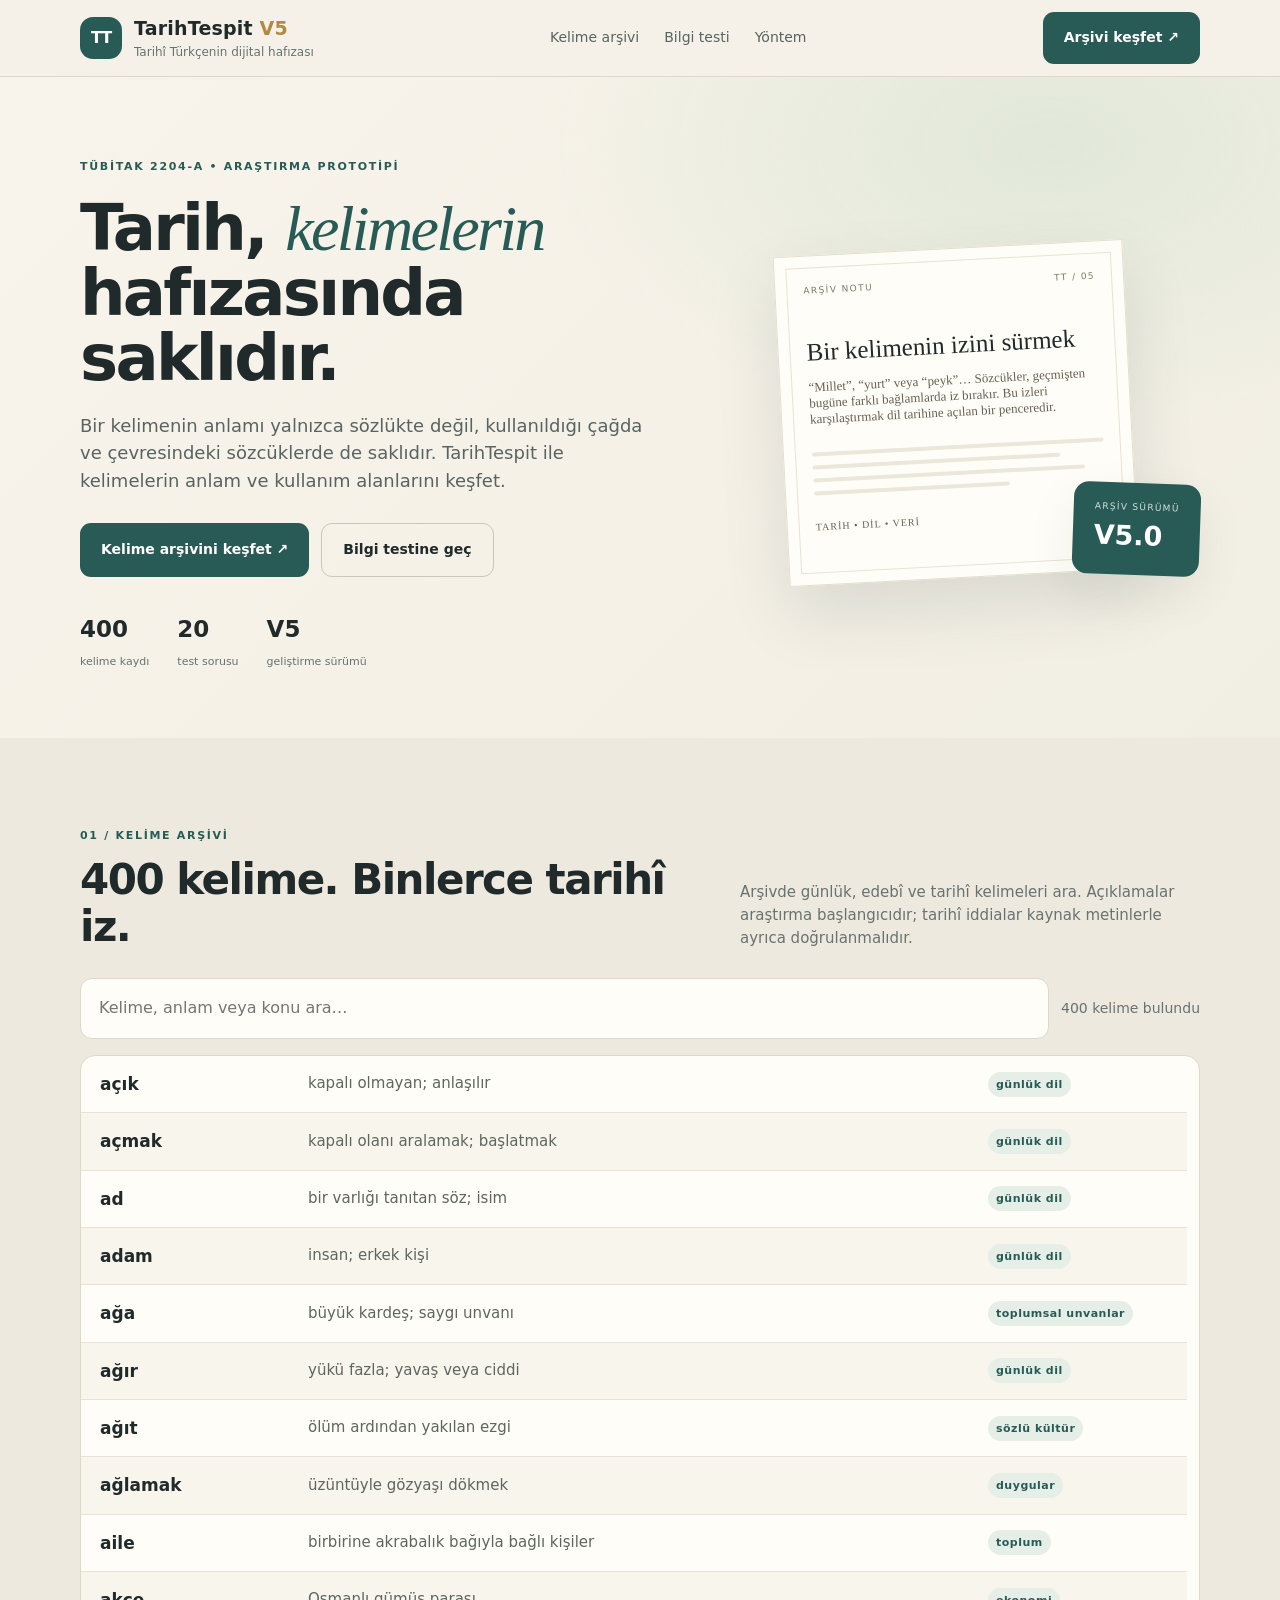
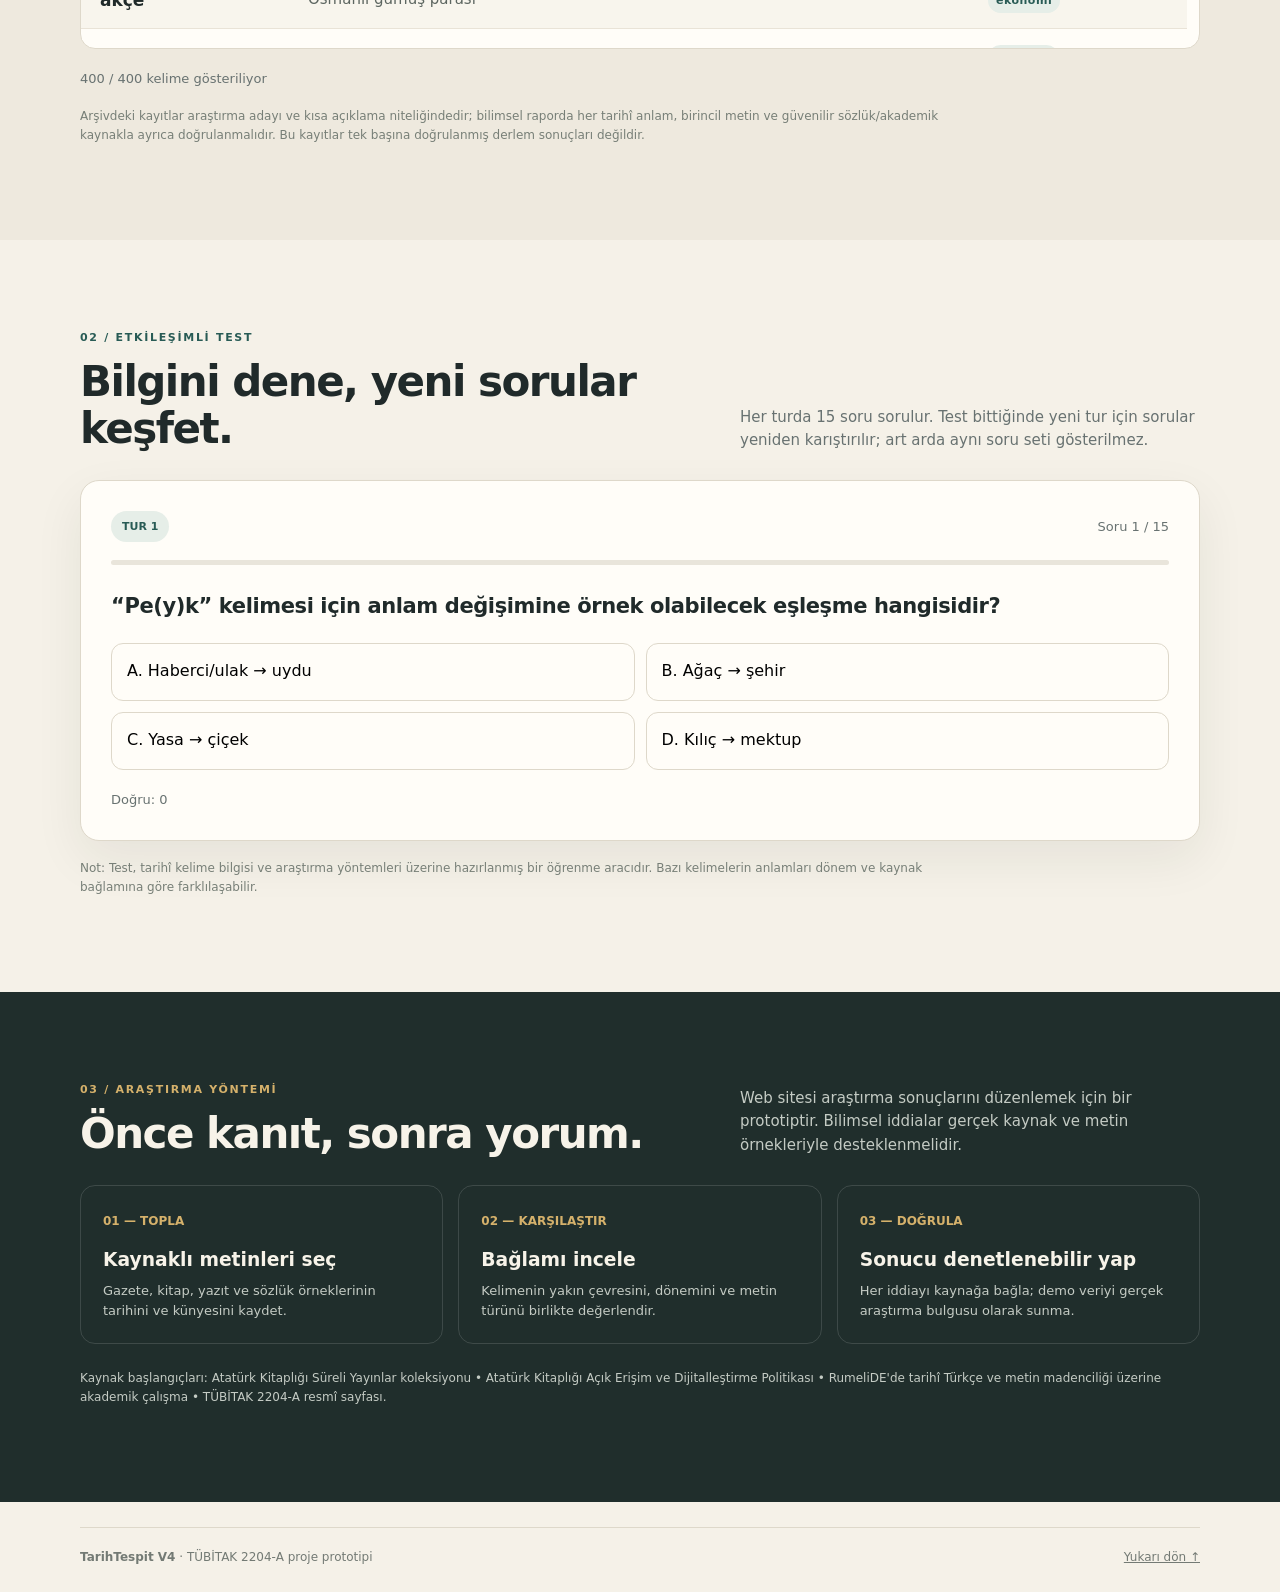
==== commit 1ae23acb: "Update index.html" ====
--- a/index.html
+++ b/index.html
@@ -2,27 +2,35 @@
 <html lang="tr">
 <head>
 <meta charset="utf-8"><meta name="viewport" content="width=device-width,initial-scale=1">
-<title>TarihTespit — V4</title>
+<title>TarihTespit — V5</title>
 <meta name="description" content="Tarihî Türkçe kelimelerin anlam ve bağlam izlerini keşfet.">
 <style>
 :root{--ink:#202a2a;--muted:#687271;--paper:#f5f1e8;--white:#fffdf8;--teal:#285b55;--gold:#d4a34c;--line:#ded8ca;--pale:#e6eee8;--shadow:0 18px 50px #1c302012}
 *{box-sizing:border-box}html{scroll-behavior:smooth}body{margin:0;background:var(--paper);color:var(--ink);font-family:Inter,ui-sans-serif,system-ui,-apple-system,"Segoe UI",sans-serif;line-height:1.55}a{color:inherit}.wrap{width:min(1120px,92%);margin:auto}.top{position:sticky;top:0;z-index:9;background:#f5f1e8ed;backdrop-filter:blur(14px);border-bottom:1px solid var(--line)}.nav{height:76px;display:flex;align-items:center;justify-content:space-between;gap:20px}.brand{display:flex;align-items:center;gap:12px;text-decoration:none}.mark{display:grid;place-items:center;width:42px;height:42px;border-radius:13px;background:var(--teal);color:white;font-weight:850;letter-spacing:-1px}.brand strong{display:block;font-size:17px;letter-spacing:.2px}.brand small{display:block;color:var(--muted);font-size:11px}.links{display:flex;gap:25px;font-size:13px;color:#596361}.links a{text-decoration:none}.links a:hover{color:var(--teal)}.hero{padding:76px 0 66px;background:radial-gradient(ellipse at 82% 10%,#e1e8d9 0,transparent 34%),linear-gradient(135deg,#f8f4eb,#f1eee4)}.heroGrid{display:grid;grid-template-columns:1.08fr .92fr;gap:58px;align-items:center}.eyebrow{font-size:11px;font-weight:800;letter-spacing:1.7px;text-transform:uppercase;color:var(--teal)}h1{font-size:clamp(40px,5vw,67px);line-height:1.02;letter-spacing:-2.7px;margin:18px 0 20px;max-width:650px}h1 em{font-family:Georgia,serif;font-weight:500;color:var(--teal)}.lead{font-size:17px;color:#596361;max-width:570px}.actions{display:flex;gap:12px;flex-wrap:wrap;margin:28px 0}.btn{border:0;border-radius:11px;padding:13px 19px;font-weight:750;cursor:pointer;text-decoration:none;display:inline-flex;align-items:center;gap:10px;font-size:13px;transition:.2s}.primary{background:var(--teal);color:#fff}.primary:hover{background:#1c4742;transform:translateY(-1px)}.secondary{border:1px solid #c9c8ba;background:transparent;color:var(--ink)}.stats{display:flex;gap:28px;margin-top:35px}.stats strong{display:block;font-size:23px}.stats span{font-size:11px;color:var(--muted)}.archive{min-height:360px;position:relative;display:grid;place-items:center}.sheet{width:min(350px,90%);min-height:330px;background:#fffdf7;border:1px solid #e5dece;box-shadow:0 28px 65px #33433b20;padding:28px;transform:rotate(-3deg);position:relative}.sheet:before{content:"";position:absolute;inset:11px;border:1px solid #e9e2d4;pointer-events:none}.sheetTop{display:flex;justify-content:space-between;font-size:9px;letter-spacing:1.4px;color:#827966}.sheet h3{font:25px Georgia,serif;margin:40px 0 12px}.sheet p{font:13px Georgia,serif;color:#666052}.lines{display:grid;gap:9px;margin-top:25px}.lines i{height:4px;background:#ece7db;border-radius:4px}.lines i:nth-child(2){width:85%}.lines i:nth-child(3){width:93%}.lines i:nth-child(4){width:67%}.floating{position:absolute;right:0;bottom:18px;background:var(--teal);color:white;padding:18px 21px;border-radius:15px;box-shadow:var(--shadow);transform:rotate(2deg)}.floating small{display:block;font-size:9px;letter-spacing:1.3px;opacity:.8}.floating strong{font-size:27px}.section{padding:76px 0}.sectionHead{display:flex;justify-content:space-between;gap:30px;align-items:end;margin-bottom:28px}.sectionHead h2{font-size:clamp(28px,3.4vw,42px);letter-spacing:-1.5px;line-height:1.12;margin:9px 0 0}.sectionHead p{max-width:460px;color:var(--muted);font-size:14px;margin:0}.card{background:var(--white);border:1px solid var(--line);border-radius:19px;box-shadow:var(--shadow);padding:25px}.testHead{display:flex;justify-content:space-between;align-items:center;gap:15px}.pill{font-size:11px;border-radius:99px;padding:7px 11px;background:var(--pale);color:var(--teal);font-weight:800}.progress{height:5px;background:#e9e5db;border-radius:10px;overflow:hidden;margin:18px 0 25px}.progress span{height:100%;display:block;background:var(--gold);width:0;transition:width .25s}.question{font-size:21px;font-weight:780;letter-spacing:-.4px;margin:10px 0 20px}.answers{display:grid;grid-template-columns:1fr 1fr;gap:11px}.answer{padding:15px;border:1px solid var(--line);border-radius:12px;background:#fffdf8;text-align:left;font:inherit;cursor:pointer;min-height:58px;transition:.15s}.answer:hover:not(:disabled){border-color:var(--teal);background:#f1f6f1}.answer:disabled{cursor:default}.answer.correct{border-color:#4d8a65;background:#e7f4e8}.answer.wrong{border-color:#b86b5d;background:#f8e9e5}.explain{display:none;margin-top:17px;padding:14px 16px;border-radius:12px;background:#f1eee5;color:#555c57;font-size:13px}.testFoot{display:flex;justify-content:space-between;align-items:center;gap:15px;margin-top:20px}.score{font-size:13px;color:var(--muted)}.hidden{display:none!important}.result{text-align:center;padding:25px 10px}.result .big{font-size:54px;font-weight:850;letter-spacing:-2px;color:var(--teal)}.result p{max-width:520px;margin:8px auto 22px;color:var(--muted)}.tools{display:grid;grid-template-columns:1fr auto;gap:12px;margin-bottom:16px}.search{width:100%;border:1px solid var(--line);border-radius:12px;padding:14px 15px;font:inherit;background:#fffdf8;outline:none}.search:focus{border-color:var(--teal);box-shadow:0 0 0 3px #285b5517}.count{align-self:center;font-size:12px;color:var(--muted);white-space:nowrap}.wordGrid{display:grid;grid-template-columns:repeat(3,1fr);gap:12px}.word{padding:17px;background:var(--white);border:1px solid var(--line);border-radius:14px;min-height:130px}.word h3{margin:0 0 5px;font-size:17px}.word p{margin:0;color:#5d6661;font-size:13px}.tag{display:inline-block;margin-top:12px;font-size:10px;font-weight:750;letter-spacing:.5px;color:var(--teal);background:var(--pale);border-radius:99px;padding:4px 8px}.dark{background:#202e2c;color:#f7f3e9}.dark .eyebrow{color:#d5b16b}.dark .sectionHead p{color:#c4cbc4}.steps{display:grid;grid-template-columns:repeat(3,1fr);gap:15px;margin-top:27px}.step{border:1px solid #ffffff22;border-radius:15px;padding:22px}.step b{color:#d5b16b;font-size:12px}.step h3{margin:12px 0 7px}.step p{color:#c4cbc4;font-size:13px;margin:0}footer{padding:25px 0;color:#737a74;font-size:12px}.foot{display:flex;justify-content:space-between;gap:15px;border-top:1px solid var(--line);padding-top:20px}.notice{font-size:12px;color:#777f77;margin-top:18px;max-width:900px}
 @media(max-width:760px){.links{display:none}.heroGrid{grid-template-columns:1fr;gap:20px}.archive{min-height:340px}.sectionHead{display:block}.sectionHead p{margin-top:13px}.answers{grid-template-columns:1fr}.wordGrid{grid-template-columns:repeat(2,1fr)}.steps{grid-template-columns:1fr}.stats{gap:18px}.card{padding:18px}}@media(max-width:460px){.wordGrid{grid-template-columns:1fr}.hero{padding-top:50px}.stats{justify-content:space-between}.testFoot{align-items:flex-start;flex-direction:column}}
+
+/* V5: daha okunaklı ve kaydırılabilir tek satırlı kelime arşivi */
+body{font-size:16px}.links{font-size:14px}.brand strong{font-size:19px}.brand small{font-size:12px}.btn{font-size:14px;padding:15px 21px}.lead{font-size:18px}.section{padding:84px 0}.sectionHead p{font-size:15px}.card{padding:30px}.search{font-size:16px;padding:17px 18px}.count{font-size:14px}.wordViewport{height:min(66vh,650px);min-height:360px;overflow:auto;border:1px solid var(--line);border-radius:15px;background:var(--white);overscroll-behavior:contain;scrollbar-gutter:stable;cursor:default}.wordGrid{display:block}.word{display:grid;grid-template-columns:minmax(130px,190px) minmax(220px,1fr) minmax(125px,180px);align-items:center;gap:18px;padding:15px 19px;border:0;border-bottom:1px solid #e9e3d7;border-radius:0;min-height:0;background:transparent}.word:nth-child(even){background:#f8f5ed}.word h3{font-size:17px;margin:0;overflow-wrap:anywhere}.word p{font-size:15px;line-height:1.45;margin:0}.tag{margin:0;justify-self:start;font-size:11px;white-space:normal}.word:last-child{border-bottom:0}.wordViewport::-webkit-scrollbar{width:12px}.wordViewport::-webkit-scrollbar-track{background:#eee9de;border-radius:10px}.wordViewport::-webkit-scrollbar-thumb{background:#9eaaa0;border:3px solid #eee9de;border-radius:10px}.wordViewport.is-middle-dragging{cursor:grabbing;user-select:none}.wordViewport.is-middle-dragging *{user-select:none}
+@media(max-width:760px){.word{grid-template-columns:minmax(90px,130px) minmax(150px,1fr);gap:10px;padding:13px}.word .tag{grid-column:2}.wordViewport{height:60vh;min-height:320px}.card{padding:20px}}
+@media(max-width:460px){.word{grid-template-columns:1fr;gap:5px}.word .tag{grid-column:1}.word p{font-size:14px}.wordViewport{min-height:300px}.section{padding:58px 0}}
+
 </style>
 </head>
 <body>
-<header class="top"><div class="wrap nav"><a class="brand" href="#top"><span class="mark">TT</span><span><strong>TarihTespit <span style="color:#b08a42">V4</span></strong><small>Tarihî Türkçenin dijital hafızası</small></span></a><nav class="links"><a href="#test">Bilgi testi</a><a href="#kelimeler">Kelime arşivi</a><a href="#yontem">Yöntem</a></nav><a class="btn primary" href="#test">Testi çöz ↗</a></div></header>
+<header class="top"><div class="wrap nav"><a class="brand" href="#top"><span class="mark">TT</span><span><strong>TarihTespit <span style="color:#b08a42">V5</span></strong><small>Tarihî Türkçenin dijital hafızası</small></span></a><nav class="links"><a href="#kelimeler">Kelime arşivi</a><a href="#test">Bilgi testi</a><a href="#yontem">Yöntem</a></nav><a class="btn primary" href="#kelimeler">Arşivi keşfet ↗</a></div></header>
 <main id="top">
-<section class="hero"><div class="wrap heroGrid"><div><span class="eyebrow">TÜBİTAK 2204-A • ARAŞTIRMA PROTOTİPİ</span><h1>Tarih, <em>kelimelerin</em> hafızasında saklıdır.</h1><p class="lead">Bir kelimenin anlamı yalnızca sözlükte değil, kullanıldığı çağda ve çevresindeki sözcüklerde de saklıdır. TarihTespit ile bu izleri keşfet.</p><div class="actions"><a class="btn primary" href="#kelimeler">Kelime arşivini keşfet ↗</a><a class="btn secondary" href="#test">Bilgi testine geç</a></div><div class="stats"><div><strong>200</strong><span>kelime kaydı</span></div><div><strong>20</strong><span>test sorusu</span></div><div><strong>V4</strong><span>geliştirme sürümü</span></div></div></div><div class="archive"><div class="sheet"><div class="sheetTop"><span>ARŞİV NOTU</span><span>TT / 04</span></div><h3>Bir kelimenin izini sürmek</h3><p>“Millet”, “yurt” veya “peyk”… Sözcükler, geçmişten bugüne farklı bağlamlarda iz bırakır. Bu izleri karşılaştırmak dil tarihine açılan bir penceredir.</p><div class="lines"><i></i><i></i><i></i><i></i></div><p style="font-size:10px;letter-spacing:1px;margin-top:26px">TARİH • DİL • VERİ</p></div><div class="floating"><small>ARŞİV SÜRÜMÜ</small><strong>V4.0</strong></div></div></div></section>
-<section class="section" id="test"><div class="wrap"><div class="sectionHead"><div><span class="eyebrow">01 / ETKİLEŞİMLİ TEST</span><h2>Bilgini dene, yeni sorular keşfet.</h2></div><p>Her turda 15 soru sorulur. Test bittiğinde yeni tur için sorular yeniden karıştırılır; art arda aynı soru seti gösterilmez.</p></div><div class="card" id="quizCard"><div id="quizPlay"><div class="testHead"><span class="pill" id="roundLabel">TUR 1</span><span class="score" id="counter">Soru 1 / 15</span></div><div class="progress"><span id="bar"></span></div><div class="question" id="question">Yükleniyor…</div><div class="answers" id="answers"></div><div class="explain" id="explain"></div><div class="testFoot"><span class="score" id="liveScore">Doğru: 0</span><button class="btn primary hidden" id="next">Sonraki soru →</button></div></div><div class="result hidden" id="quizResult"><span class="eyebrow">TUR TAMAMLANDI</span><div class="big" id="finalScore">0 / 15</div><p id="resultText">Güzel iş!</p><button class="btn primary" id="restart">Yeni test başlat ↻</button></div></div><p class="notice">Not: Test, tarihî kelime bilgisi ve araştırma yöntemleri üzerine hazırlanmış bir öğrenme aracıdır. Bazı kelimelerin anlamları dönem ve kaynak bağlamına göre farklılaşabilir.</p></div></section>
-<section class="section" id="kelimeler" style="background:#eee9de"><div class="wrap"><div class="sectionHead"><div><span class="eyebrow">02 / KELİME ARŞİVİ</span><h2>200 kelime. Binlerce tarihî iz.</h2></div><p>Arşivde arama yap; bir kelimenin kısa açıklamasını ve araştırılabileceği bağlam alanını gör.</p></div><div class="tools"><input class="search" id="searchWord" placeholder="Kelime, anlam veya konu ara…" autocomplete="off"><span class="count" id="wordCount">200 kelime</span></div><div class="wordGrid" id="wordGrid"></div><div class="testFoot"><span class="score" id="pageInfo">İlk 24 kelime gösteriliyor</span><button class="btn secondary" id="showMore">Daha fazla göster ↓</button></div><p class="notice">Arşivdeki kayıtlar araştırma adayı ve kısa açıklama niteliğindedir; bilimsel raporda her tarihî anlam, birincil metin ve güvenilir sözlük/akademik kaynakla ayrıca doğrulanmalıdır. Bu kayıtlar tek başına doğrulanmış derlem sonuçları değildir.</p></div></section>
+<section class="hero"><div class="wrap heroGrid"><div><span class="eyebrow">TÜBİTAK 2204-A • ARAŞTIRMA PROTOTİPİ</span><h1>Tarih, <em>kelimelerin</em> hafızasında saklıdır.</h1><p class="lead">Bir kelimenin anlamı yalnızca sözlükte değil, kullanıldığı çağda ve çevresindeki sözcüklerde de saklıdır. TarihTespit ile kelimelerin anlam ve kullanım alanlarını keşfet.</p><div class="actions"><a class="btn primary" href="#kelimeler">Kelime arşivini keşfet ↗</a><a class="btn secondary" href="#test">Bilgi testine geç</a></div><div class="stats"><div><strong>400</strong><span>kelime kaydı</span></div><div><strong>20</strong><span>test sorusu</span></div><div><strong>V5</strong><span>geliştirme sürümü</span></div></div></div><div class="archive"><div class="sheet"><div class="sheetTop"><span>ARŞİV NOTU</span><span>TT / 05</span></div><h3>Bir kelimenin izini sürmek</h3><p>“Millet”, “yurt” veya “peyk”… Sözcükler, geçmişten bugüne farklı bağlamlarda iz bırakır. Bu izleri karşılaştırmak dil tarihine açılan bir penceredir.</p><div class="lines"><i></i><i></i><i></i><i></i></div><p style="font-size:10px;letter-spacing:1px;margin-top:26px">TARİH • DİL • VERİ</p></div><div class="floating"><small>ARŞİV SÜRÜMÜ</small><strong>V5.0</strong></div></div></div></section>
+<section class="section" id="kelimeler" style="background:#eee9de"><div class="wrap"><div class="sectionHead"><div><span class="eyebrow">01 / KELİME ARŞİVİ</span><h2>400 kelime. Binlerce tarihî iz.</h2></div><p>Arşivde günlük, edebî ve tarihî kelimeleri ara. Açıklamalar araştırma başlangıcıdır; tarihî iddialar kaynak metinlerle ayrıca doğrulanmalıdır.</p></div><div class="tools"><input class="search" id="searchWord" placeholder="Kelime, anlam veya konu ara…" autocomplete="off"><span class="count" id="wordCount">400 kelime</span></div><div class="wordViewport" id="wordViewport"><div class="wordGrid" id="wordGrid"></div></div><div class="testFoot"><span class="score" id="pageInfo">400 / 400 kelime gösteriliyor</span><button class="btn secondary hidden" id="showMore">Daha fazla göster ↓</button></div><p class="notice">Arşivdeki kayıtlar araştırma adayı ve kısa açıklama niteliğindedir; bilimsel raporda her tarihî anlam, birincil metin ve güvenilir sözlük/akademik kaynakla ayrıca doğrulanmalıdır. Bu kayıtlar tek başına doğrulanmış derlem sonuçları değildir.</p></div></section>
+
+<section class="section" id="test"><div class="wrap"><div class="sectionHead"><div><span class="eyebrow">02 / ETKİLEŞİMLİ TEST</span><h2>Bilgini dene, yeni sorular keşfet.</h2></div><p>Her turda 15 soru sorulur. Test bittiğinde yeni tur için sorular yeniden karıştırılır; art arda aynı soru seti gösterilmez.</p></div><div class="card" id="quizCard"><div id="quizPlay"><div class="testHead"><span class="pill" id="roundLabel">TUR 1</span><span class="score" id="counter">Soru 1 / 15</span></div><div class="progress"><span id="bar"></span></div><div class="question" id="question">Yükleniyor…</div><div class="answers" id="answers"></div><div class="explain" id="explain"></div><div class="testFoot"><span class="score" id="liveScore">Doğru: 0</span><button class="btn primary hidden" id="next">Sonraki soru →</button></div></div><div class="result hidden" id="quizResult"><span class="eyebrow">TUR TAMAMLANDI</span><div class="big" id="finalScore">0 / 15</div><p id="resultText">Güzel iş!</p><button class="btn primary" id="restart">Yeni test başlat ↻</button></div></div><p class="notice">Not: Test, tarihî kelime bilgisi ve araştırma yöntemleri üzerine hazırlanmış bir öğrenme aracıdır. Bazı kelimelerin anlamları dönem ve kaynak bağlamına göre farklılaşabilir.</p></div></section>
 <section class="section dark" id="yontem"><div class="wrap"><div class="sectionHead"><div><span class="eyebrow">03 / ARAŞTIRMA YÖNTEMİ</span><h2>Önce kanıt, sonra yorum.</h2></div><p>Web sitesi araştırma sonuçlarını düzenlemek için bir prototiptir. Bilimsel iddialar gerçek kaynak ve metin örnekleriyle desteklenmelidir.</p></div><div class="steps"><article class="step"><b>01 — TOPLA</b><h3>Kaynaklı metinleri seç</h3><p>Gazete, kitap, yazıt ve sözlük örneklerinin tarihini ve künyesini kaydet.</p></article><article class="step"><b>02 — KARŞILAŞTIR</b><h3>Bağlamı incele</h3><p>Kelimenin yakın çevresini, dönemini ve metin türünü birlikte değerlendir.</p></article><article class="step"><b>03 — DOĞRULA</b><h3>Sonucu denetlenebilir yap</h3><p>Her iddiayı kaynağa bağla; demo veriyi gerçek araştırma bulgusu olarak sunma.</p></article></div><p style="font-size:12px;color:#c4cbc4;margin-top:25px">Kaynak başlangıçları: Atatürk Kitaplığı Süreli Yayınlar koleksiyonu • Atatürk Kitaplığı Açık Erişim ve Dijitalleştirme Politikası • RumeliDE'de tarihî Türkçe ve metin madenciliği üzerine akademik çalışma • TÜBİTAK 2204-A resmî sayfası.</p></div></section>
 </main><footer><div class="wrap foot"><span><strong>TarihTespit V4</strong> · TÜBİTAK 2204-A proje prototipi</span><a href="#top">Yukarı dön ↑</a></div></footer>
 <script>
-const WORDS = [{"word": "ağa", "meaning": "büyük kardeş; saygı unvanı", "field": "toplumsal unvanlar"}, {"word": "ağıt", "meaning": "ölüm ardından yakılan ezgi", "field": "sözlü kültür"}, {"word": "akçe", "meaning": "Osmanlı gümüş parası", "field": "ekonomi"}, {"word": "alplik", "meaning": "yiğitlik, kahramanlık", "field": "destanlar"}, {"word": "and", "meaning": "yemin", "field": "hukuk ve gelenek"}, {"word": "arı", "meaning": "temiz; saf", "field": "anlam genişlemesi"}, {"word": "armağan", "meaning": "hediye", "field": "gündelik dil"}, {"word": "asena", "meaning": "dişi kurt; mitolojik ad", "field": "mitoloji"}, {"word": "atabey", "meaning": "şehzade eğitmeni/yöneticisi", "field": "devlet kurumları"}, {"word": "ayukı", "meaning": "eski Türklerde yönetim/hükûmet", "field": "tarihî kurumlar"}, {"word": "bark", "meaning": "ev, yapı; mezar anıtı bağlamı", "field": "eski Türkçe"}, {"word": "başbuğ", "meaning": "önder, komutan", "field": "askerî unvanlar"}, {"word": "bay", "meaning": "zengin; günümüzde hitap", "field": "hitap biçimleri"}, {"word": "bayındır", "meaning": "mamur, gelişmiş", "field": "şehir ve yerleşim"}, {"word": "beg/bey", "meaning": "yönetici, soylu unvanı", "field": "unvanlar"}, {"word": "berk", "meaning": "sağlam, güçlü", "field": "kişi adları ve sıfatlar"}, {"word": "bitig", "meaning": "yazı, kitap, belge", "field": "yazı kültürü"}, {"word": "bodun", "meaning": "halk, topluluk", "field": "toplum"}, {"word": "boy", "meaning": "soy/topluluk; fiziksel uzunluk", "field": "çok anlamlılık"}, {"word": "buyruk", "meaning": "emir; tarihî görevli/unvan", "field": "devlet dili"}, {"word": "cenk", "meaning": "savaş", "field": "askerî dil"}, {"word": "cihan", "meaning": "dünya, evren", "field": "edebiyat"}, {"word": "cömert", "meaning": "eli açık", "field": "ahlak kavramları"}, {"word": "çeri", "meaning": "asker", "field": "askerî dil"}, {"word": "çevgan", "meaning": "atlı oyun sopası; oyun", "field": "spor tarihi"}, {"word": "çığır", "meaning": "yol/iz; yeni yöntem anlamı", "field": "mecazlaşma"}, {"word": "çınar", "meaning": "ağaç; uzun ömür simgesi", "field": "mecazlar"}, {"word": "çor", "meaning": "eski Türklerde unvan", "field": "unvanlar"}, {"word": "çul", "meaning": "kaba dokuma örtü", "field": "eşya kültürü"}, {"word": "çav", "meaning": "ün, şöhret; haber", "field": "iletişim"}, {"word": "dağarcık", "meaning": "küçük torba; bilgi birikimi", "field": "mecazlaşma"}, {"word": "davar", "meaning": "koyun-keçi sürüsü", "field": "hayvancılık"}, {"word": "değirmi", "meaning": "yuvarlak", "field": "eski biçimler"}, {"word": "dem", "meaning": "an, nefes; çay bağlamında kullanım", "field": "çok anlamlılık"}, {"word": "dergâh", "meaning": "tekke; kapı/eşik kökenli kullanım", "field": "dinî kültür"}, {"word": "devlet", "meaning": "talih/mülk; siyasi örgüt", "field": "anlam değişimi"}, {"word": "dizdar", "meaning": "kale muhafızı", "field": "tarihî görevler"}, {"word": "divan", "meaning": "kurul; şiir mecmuası; oturma yeri", "field": "çok anlamlılık"}, {"word": "dizge", "meaning": "sistem", "field": "terimleşme"}, {"word": "düş", "meaning": "rüya", "field": "edebî dil"}, {"word": "eğin", "meaning": "sırt, arka", "field": "eski söz varlığı"}, {"word": "el", "meaning": "ülke/halk; vücut uzvu", "field": "çok anlamlılık"}, {"word": "elçi", "meaning": "temsilci; diplomatik görevli", "field": "diplomasi"}, {"word": "erdem", "meaning": "fazilet, ahlaki nitelik", "field": "ahlak"}, {"word": "erkin", "meaning": "özgür, bağımsız", "field": "siyasi dil"}, {"word": "esrik", "meaning": "sarhoş; kendinden geçmiş", "field": "anlam genişlemesi"}, {"word": "evren", "meaning": "gök kubbe/ejderha bağlamları; günümüzde kâinat", "field": "anlam değişimi"}, {"word": "eylem", "meaning": "iş, hareket; dilbilgisinde fiil", "field": "terimleşme"}, {"word": "ezgi", "meaning": "melodi", "field": "müzik dili"}, {"word": "eçüm", "meaning": "ata, büyük baba", "field": "akrabalık"}, {"word": "ferman", "meaning": "hükümdar buyruğu", "field": "resmî dil"}, {"word": "fetih", "meaning": "bir yeri ele geçirme", "field": "tarih dili"}, {"word": "feyiz", "meaning": "bereket, manevi verim", "field": "dinî ve mecazî dil"}, {"word": "fütuhat", "meaning": "fetihler", "field": "tarih dili"}, {"word": "füruğ", "meaning": "ışık, parlaklık", "field": "edebî dil"}, {"word": "gaza", "meaning": "din uğruna savaş; tarihî kullanım", "field": "tarih ve din"}, {"word": "gedik", "meaning": "yarık; ayrıcalıklı esnaf hakkı", "field": "ekonomi tarihi"}, {"word": "geçit", "meaning": "geçilecek yer; tören/erişim bağlamı", "field": "bağlam"}, {"word": "göçer", "meaning": "göç eden", "field": "yaşam biçimi"}, {"word": "göçebe", "meaning": "yerleşik olmayan yaşam süren", "field": "toplum tarihi"}, {"word": "göktürk", "meaning": "tarihî Türk devleti/topluluğu", "field": "özel adlar"}, {"word": "gönül", "meaning": "kalp; duygu ve istek merkezi", "field": "mecaz"}, {"word": "görevlü", "meaning": "görevli (eski yazım)", "field": "yazım tarihi"}, {"word": "güher", "meaning": "cevher, değerli taş", "field": "edebî dil"}, {"word": "güman", "meaning": "şüphe, sanı", "field": "eski söz varlığı"}, {"word": "hak", "meaning": "doğru; hukuk; pay; Tanrı adı", "field": "çok anlamlılık"}, {"word": "hakan", "meaning": "hükümdar unvanı", "field": "unvanlar"}, {"word": "halayık", "meaning": "cariye/hizmetçi kadın (tarihî)", "field": "toplumsal tarih"}, {"word": "halk", "meaning": "topluluk; sıradan insanlar bağlamı", "field": "toplum"}, {"word": "hamam", "meaning": "yıkanma yeri; kültürel kurum", "field": "şehir kültürü"}, {"word": "han", "meaning": "hükümdar; konaklama yapısı", "field": "çok anlamlılık"}, {"word": "hanedan", "meaning": "hükümdar ailesi", "field": "devlet tarihi"}, {"word": "hane", "meaning": "ev; sayım/ekonomi birimi", "field": "kurumsal kullanım"}, {"word": "hatır", "meaning": "gönül, anı; saygınlık", "field": "anlam genişlemesi"}, {"word": "hayrat", "meaning": "iyilik amacıyla yapılan eser", "field": "vakıf kültürü"}, {"word": "ıslah", "meaning": "düzeltme, iyileştirme", "field": "resmî dil"}, {"word": "ırak", "meaning": "uzak", "field": "eski sözcük"}, {"word": "ırk", "meaning": "soy; modern sınıflandırmalarda farklı anlam alanları", "field": "anlam tarihi"}, {"word": "ışık", "meaning": "aydınlık; mecazen bilgi/umut", "field": "mecaz"}, {"word": "ıssı", "meaning": "sıcak (eski biçim)", "field": "ses ve biçim tarihi"}, {"word": "içre", "meaning": "içinde (eski biçim)", "field": "eski Türkçe"}, {"word": "il", "meaning": "ülke, devlet; günümüzde yönetim birimi", "field": "anlam değişimi"}, {"word": "ilbay", "meaning": "vali anlamında tarihî/önerilmiş unvan", "field": "unvanlar"}, {"word": "ilgeç", "meaning": "edat (dilbilgisi terimi)", "field": "terimleşme"}, {"word": "ilhan", "meaning": "hükümdar unvanı", "field": "tarihî unvan"}, {"word": "ilmek", "meaning": "düğüm; ilişki kurmak", "field": "mecazlaşma"}, {"word": "imge", "meaning": "zihinsel görüntü; edebî terim", "field": "terimleşme"}, {"word": "inanç", "meaning": "benimsenen düşünce; dinî kanaat", "field": "kültür"}, {"word": "irade", "meaning": "istem gücü; hukukî yetki", "field": "soyut kavram"}, {"word": "isyan", "meaning": "başkaldırı", "field": "siyasi dil"}, {"word": "kaçan", "meaning": "ne zaman/olduğu zaman (eski kullanım)", "field": "bağlaç tarihi"}, {"word": "kadırga", "meaning": "kürekli savaş gemisi", "field": "denizcilik"}, {"word": "kağan", "meaning": "en yüksek hükümdar unvanı", "field": "unvanlar"}, {"word": "kalem", "meaning": "yazı aracı; yazı üslubu/kurum", "field": "çok anlamlılık"}, {"word": "kam", "meaning": "şaman/ruhani kişi", "field": "inanç tarihi"}, {"word": "kamutay", "meaning": "meclis anlamında önerilmiş terim", "field": "terimleşme"}, {"word": "kanun", "meaning": "yasa; Osmanlı'da düzenleme/gelenek", "field": "hukuk tarihi"}, {"word": "kapıkulu", "meaning": "merkezî askerî sınıf", "field": "kurumlar"}, {"word": "karargâh", "meaning": "askerî merkez", "field": "askerî dil"}, {"word": "kargış", "meaning": "beddua", "field": "sözlü kültür"}, {"word": "karındaş", "meaning": "kardeş (eski biçim)", "field": "akrabalık"}, {"word": "kaşan", "meaning": "gösterişli, süslü (tarihî)", "field": "sıfatlar"}, {"word": "katun/hatun", "meaning": "kadın hükümdar/eş unvanı", "field": "unvanlar"}, {"word": "kavim", "meaning": "topluluk, halk", "field": "toplum"}, {"word": "kayra", "meaning": "lütuf, bağış; iyilik", "field": "soyut kavram"}, {"word": "keçe", "meaning": "yünlü dokuma", "field": "maddi kültür"}, {"word": "kelam", "meaning": "söz; teoloji alanı", "field": "terimleşme"}, {"word": "kenç", "meaning": "genç (eski biçim)", "field": "ses ve biçim tarihi"}, {"word": "kervan", "meaning": "yük ve yolcu topluluğu", "field": "ticaret"}, {"word": "kethüda", "meaning": "yönetici yardımcısı", "field": "tarihî görevler"}, {"word": "kılıç", "meaning": "kesici silah; mecazen güç/adalet", "field": "mecaz"}, {"word": "kımız", "meaning": "mayalı kısrak sütü içeceği", "field": "yemek kültürü"}, {"word": "kırgı", "meaning": "kırma/bozma; eski kullanım", "field": "söz varlığı"}, {"word": "kıta", "meaning": "kara parçası; şiir biçimi; askerî birlik", "field": "çok anlamlılık"}, {"word": "kızıl", "meaning": "kırmızı; siyasi/ideolojik çağrışımlar", "field": "çağrışım"}, {"word": "kişi", "meaning": "insan; tarihî metinlerde erkek/şahıs bağlamları", "field": "anlam alanı"}, {"word": "kol", "meaning": "uzuv; askerî birlik; destek", "field": "çok anlamlılık"}, {"word": "konak", "meaning": "geçici konaklama; büyük ev; askerî konaklama", "field": "çok anlamlılık"}, {"word": "konuk", "meaning": "misafir", "field": "gündelik dil"}, {"word": "kut", "meaning": "talih, kutsal güç/iktidar meşruiyeti", "field": "eski Türk inancı"}, {"word": "kurultay", "meaning": "danışma/toplantı kurulu", "field": "kurumlar"}, {"word": "kurum", "meaning": "örgüt; duman/kurum anlamı da var", "field": "çok anlamlılık"}, {"word": "kurultu", "meaning": "toplantı, meclis", "field": "tarihî kurumlar"}, {"word": "küşat", "meaning": "açma, açılış (tarihî)", "field": "resmî dil"}, {"word": "küre", "meaning": "küre biçimi; dünya anlamı", "field": "bilim dili"}, {"word": "lale", "meaning": "çiçek; tarihî dönem simgesi", "field": "kültürel çağrışım"}, {"word": "liva", "meaning": "sancak; askerî/idari birim", "field": "idari tarih"}, {"word": "lügat", "meaning": "sözlük; kelime hazinesi", "field": "dil tarihi"}, {"word": "maiyet", "meaning": "bir yöneticinin yanındaki görevliler", "field": "idari dil"}, {"word": "makam", "meaning": "yer/mevki; müzik dizisi; resmî görev", "field": "çok anlamlılık"}, {"word": "malikâne", "meaning": "büyük mülk; tarihî vergi düzeni", "field": "ekonomi tarihi"}, {"word": "mecra", "meaning": "akış yatağı; iletişim kanalı", "field": "mecazlaşma"}, {"word": "medrese", "meaning": "eğitim kurumu", "field": "eğitim tarihi"}, {"word": "mefkûre", "meaning": "ülkü, ideal", "field": "fikir tarihi"}, {"word": "meşveret", "meaning": "danışma", "field": "yönetim dili"}, {"word": "millet", "meaning": "tarihî bağlamlarda dinî topluluk; modern ulus anlamı", "field": "anlam değişimi"}, {"word": "miralay", "meaning": "albay rütbesi (tarihî)", "field": "askerî unvanlar"}, {"word": "miri", "meaning": "devlete ait", "field": "ekonomi tarihi"}, {"word": "mukataa", "meaning": "gelir kaynağı/vergi birimi", "field": "maliye tarihi"}, {"word": "mülk", "meaning": "mal varlığı; ülke/toprak", "field": "çok anlamlılık"}, {"word": "münevver", "meaning": "aydın, eğitimli kişi", "field": "toplumsal kavram"}, {"word": "mürekkep", "meaning": "yazı sıvısı; bileşik anlamı", "field": "çok anlamlılık"}, {"word": "mütevelli", "meaning": "vakıf yöneticisi", "field": "kurumlar"}, {"word": "nâme", "meaning": "mektup, yazı/eser eki", "field": "edebî dil"}, {"word": "nizam", "meaning": "düzen; askerî birlik bağlamı", "field": "çok anlamlılık"}, {"word": "nöbet", "meaning": "bekleme/görev sırası; sağlıkta kriz anlamı", "field": "anlam genişlemesi"}, {"word": "nüsha", "meaning": "kopya; yazma eser örneği", "field": "kitap kültürü"}, {"word": "oba", "meaning": "göçebe topluluk/konak yeri", "field": "toplum tarihi"}, {"word": "ocak", "meaning": "ateş yeri; aile/kurum; askerî ocak", "field": "çok anlamlılık"}, {"word": "ok", "meaning": "silah; yön/işaret sembolü", "field": "mecaz"}, {"word": "ordu", "meaning": "askerî güç; tarihî topluluk", "field": "anlam değişimi"}, {"word": "otağ", "meaning": "hükümdar çadırı", "field": "maddi kültür"}, {"word": "oymak", "meaning": "topluluk; oyma işi", "field": "çok anlamlılık"}, {"word": "öge", "meaning": "unsur; tarihî görev/unvan bağlamları", "field": "anlam alanı"}, {"word": "öğüt", "meaning": "nasihat", "field": "gündelik dil"}, {"word": "önder", "meaning": "lider", "field": "siyasi dil"}, {"word": "öngörü", "meaning": "önceden kestirme", "field": "modern terim"}, {"word": "örf", "meaning": "gelenek, toplumsal kural", "field": "hukuk ve toplum"}, {"word": "öz", "meaning": "kendi; esas/çekirdek", "field": "mecaz"}, {"word": "özge", "meaning": "başka, yabancı (eski biçim)", "field": "eski söz varlığı"}, {"word": "padişah", "meaning": "hükümdar", "field": "unvanlar"}, {"word": "payitaht", "meaning": "başkent", "field": "şehir tarihi"}, {"word": "peyk", "meaning": "uydu; tarihî kullanımda haberci/ulak", "field": "anlam değişimi"}, {"word": "pir", "meaning": "yaşlı/rehber; tasavvuf büyüğü", "field": "dinî kültür"}, {"word": "pîşkeş", "meaning": "sunulan hediye/armağan", "field": "saray kültürü"}, {"word": "raiyet", "meaning": "tebaa, yönetilen halk", "field": "idari dil"}, {"word": "reaya", "meaning": "yönetilen vergi yükümlüsü halk (tarihî)", "field": "toplumsal tarih"}, {"word": "ribat", "meaning": "sınır karakolu/konaklama yapısı", "field": "mimari tarih"}, {"word": "ruznâme", "meaning": "günlük, takvim/defter", "field": "yazı kültürü"}, {"word": "sagu", "meaning": "ağıt türü", "field": "sözlü edebiyat"}, {"word": "sancak", "meaning": "bayrak; idari bölge", "field": "çok anlamlılık"}, {"word": "sanmak", "meaning": "zannetmek; eski metinlerde düşünmek/varsaymak", "field": "anlam alanı"}, {"word": "sav", "meaning": "atasözü; iddia/söz", "field": "anlam değişimi"}, {"word": "sayru", "meaning": "hasta (eski biçim)", "field": "eski söz varlığı"}, {"word": "sığın", "meaning": "geyik; sığınak fiiliyle karıştırılmamalı", "field": "çok anlamlılık"}, {"word": "sınuk", "meaning": "kırık, yenilmiş (eski biçim)", "field": "eski söz varlığı"}, {"word": "söz", "meaning": "konuşma birimi; vaat/itibar", "field": "çok anlamlılık"}, {"word": "subaşı", "meaning": "askerî/idari görevli", "field": "tarihî görevler"}, {"word": "sü", "meaning": "ordu, asker (eski Türkçe)", "field": "askerî dil"}, {"word": "şad", "meaning": "eski Türklerde yönetici unvanı", "field": "unvanlar"}, {"word": "şehname", "meaning": "hükümdarları anlatan eser", "field": "edebiyat tarihi"}, {"word": "şehzade", "meaning": "hükümdar oğlu", "field": "saray dili"}, {"word": "şifahane", "meaning": "hastane, tedavi yeri", "field": "sağlık tarihi"}, {"word": "şura", "meaning": "danışma kurulu/meclis", "field": "kurumlar"}, {"word": "tamga", "meaning": "damga, işaret/mühür", "field": "yazı ve yönetim"}, {"word": "tanık", "meaning": "şahit; hukukî terim", "field": "hukuk dili"}, {"word": "tarkan", "meaning": "eski Türklerde yüksek unvan", "field": "unvanlar"}, {"word": "tarih", "meaning": "geçmiş olaylar; zaman kaydı", "field": "çok anlamlılık"}, {"word": "töre", "meaning": "geleneksel hukuk ve düzen", "field": "eski Türk kültürü"}, {"word": "tuğ", "meaning": "at kuyruğu/sancak biçimli hükümdarlık işareti", "field": "semboller"}, {"word": "tugay", "meaning": "askerî birlik; tarihî sözcük kökleri araştırılabilir", "field": "askerî dil"}, {"word": "tümen", "meaning": "on bin; askerî birlik", "field": "anlam değişimi"}, {"word": "tüzük", "meaning": "yönetmelik, düzenleme", "field": "hukuk dili"}, {"word": "ulak", "meaning": "haber taşıyan kişi", "field": "iletişim tarihi"}, {"word": "ulus", "meaning": "halk/millet; günümüzde ulus", "field": "anlam değişimi"}, {"word": "ulu", "meaning": "büyük, yüce", "field": "anlam genişlemesi"}, {"word": "ulufe", "meaning": "askere/kapıkuluna verilen maaş", "field": "maliye tarihi"}, {"word": "uruk", "meaning": "soy, kabile", "field": "akrabalık"}, {"word": "uşak", "meaning": "çocuk/hizmetli; günümüzde bölgesel anlamları", "field": "anlam değişimi"}, {"word": "uyruk", "meaning": "tabiiyet/bağlılık", "field": "hukuk dili"}];
+const WORDS = [{"word":"ad","meaning":"bir varlığı tanıtan söz; isim","field":"günlük dil"},{"word":"adam","meaning":"insan; erkek kişi","field":"günlük dil"},{"word":"aile","meaning":"birbirine akrabalık bağıyla bağlı kişiler","field":"toplum"},{"word":"akıl","meaning":"düşünme ve anlama yetisi","field":"düşünce"},{"word":"akçe","meaning":"Osmanlı gümüş parası","field":"ekonomi"},{"word":"akşam","meaning":"günün sonlarına doğru olan zaman","field":"zaman"},{"word":"alışmak","meaning":"bir duruma zamanla uyum sağlamak","field":"günlük dil"},{"word":"alışveriş","meaning":"mal veya hizmet alıp verme işi","field":"ekonomi"},{"word":"alplik","meaning":"yiğitlik, kahramanlık","field":"destanlar"},{"word":"ana","meaning":"anne; temel olan","field":"günlük dil"},{"word":"anahtar","meaning":"kilidi açan araç; çözüm sağlayan unsur","field":"günlük dil"},{"word":"and","meaning":"yemin","field":"hukuk ve gelenek"},{"word":"anlamak","meaning":"bir şeyin ne demek olduğunu kavramak","field":"düşünce"},{"word":"anlatmak","meaning":"bir konuyu sözle veya yazıyla aktarmak","field":"iletişim"},{"word":"anlaşmak","meaning":"uzlaşmak; birbirini kavramak","field":"toplum"},{"word":"ara","meaning":"iki şeyin arasındaki mesafe; kısa mola","field":"günlük dil"},{"word":"araç","meaning":"bir işi yapmakta kullanılan şey","field":"günlük dil"},{"word":"arı","meaning":"temiz; saf","field":"anlam genişlemesi"},{"word":"arkadaş","meaning":"dostluk kurulan kişi","field":"toplum"},{"word":"armağan","meaning":"hediye","field":"gündelik dil"},{"word":"artık","meaning":"bundan böyle; geriye kalan","field":"anlam değişimi"},{"word":"asena","meaning":"dişi kurt; mitolojik ad","field":"mitoloji"},{"word":"asıl","meaning":"gerçek, temel; köken","field":"günlük dil"},{"word":"atabey","meaning":"şehzade eğitmeni/yöneticisi","field":"devlet kurumları"},{"word":"atmak","meaning":"bir şeyi fırlatmak; adım atmak gibi kullanımlar","field":"anlam genişlemesi"},{"word":"ay","meaning":"Dünya'nın uydusu; takvimde yaklaşık dönem","field":"zaman"},{"word":"ayak","meaning":"yürüme organı; eşyanın destek bölümü","field":"anlam genişlemesi"},{"word":"ayrı","meaning":"başka; birbirinden uzak veya farklı","field":"günlük dil"},{"word":"ayukı","meaning":"eski Türklerde yönetim/hükûmet","field":"tarihî kurumlar"},{"word":"az","meaning":"miktarı çok olmayan","field":"günlük dil"},{"word":"açık","meaning":"kapalı olmayan; anlaşılır","field":"günlük dil"},{"word":"açmak","meaning":"kapalı olanı aralamak; başlatmak","field":"günlük dil"},{"word":"ağa","meaning":"büyük kardeş; saygı unvanı","field":"toplumsal unvanlar"},{"word":"ağır","meaning":"yükü fazla; yavaş veya ciddi","field":"günlük dil"},{"word":"ağıt","meaning":"ölüm ardından yakılan ezgi","field":"sözlü kültür"},{"word":"ağlamak","meaning":"üzüntüyle gözyaşı dökmek","field":"duygular"},{"word":"bakmak","meaning":"gözünü çevirmek; ilgilenmek; incelemek","field":"anlam genişlemesi"},{"word":"barış","meaning":"savaşın olmaması; uzlaşma","field":"toplum"},{"word":"bark","meaning":"ev, yapı; mezar anıtı bağlamı","field":"eski Türkçe"},{"word":"batı","meaning":"güneşin battığı yön; coğrafi bölge","field":"coğrafya"},{"word":"bay","meaning":"zengin; günümüzde hitap","field":"hitap biçimleri"},{"word":"bayındır","meaning":"mamur, gelişmiş","field":"şehir ve yerleşim"},{"word":"bayram","meaning":"kutlama ve dinlenme günü","field":"kültür"},{"word":"bağ","meaning":"bir şeyi tutan düğüm; ilişki; üzüm yetiştirilen yer","field":"anlam genişlemesi"},{"word":"bağlamak","meaning":"bir şeyi düğümlemek; ilişki kurmak","field":"anlam genişlemesi"},{"word":"baş","meaning":"vücudun üst bölümü; lider; başlangıç","field":"anlam genişlemesi"},{"word":"başarı","meaning":"istenen sonuca ulaşma","field":"günlük dil"},{"word":"başbuğ","meaning":"önder, komutan","field":"askerî unvanlar"},{"word":"başka","meaning":"öteki; farklı","field":"günlük dil"},{"word":"beg/bey","meaning":"yönetici, soylu unvanı","field":"unvanlar"},{"word":"beklemek","meaning":"bir şeyin olmasını umarak durmak","field":"günlük dil"},{"word":"bellek","meaning":"hatırlama yetisi; veri saklama alanı","field":"anlam genişlemesi"},{"word":"ben","meaning":"konuşan kişiyi belirten zamir","field":"dil bilgisi"},{"word":"beraber","meaning":"birlikte, aynı yerde veya zamanda","field":"günlük dil"},{"word":"berk","meaning":"sağlam, güçlü","field":"kişi adları ve sıfatlar"},{"word":"beyaz","meaning":"kar renginde; mecazen temiz veya aydınlık","field":"anlam genişlemesi"},{"word":"bilgi","meaning":"öğrenme, araştırma veya gözlemle edinilen malumat","field":"eğitim"},{"word":"bilmek","meaning":"bir şeyden haberdar olmak veya kavramak","field":"düşünce"},{"word":"bir","meaning":"sayı; belirsiz tekil anlamı","field":"dil bilgisi"},{"word":"birikim","meaning":"zamanla toplanan bilgi veya kaynak","field":"günlük dil"},{"word":"bitig","meaning":"yazı, kitap, belge","field":"yazı kültürü"},{"word":"bitirmek","meaning":"sonuna getirmek; tüketmek","field":"günlük dil"},{"word":"bodun","meaning":"halk, topluluk","field":"toplum"},{"word":"boy","meaning":"soy/topluluk; fiziksel uzunluk","field":"çok anlamlılık"},{"word":"bozmak","meaning":"düzenini değiştirmek; çalışmaz hâle getirmek","field":"günlük dil"},{"word":"boş","meaning":"içinde bir şey olmayan; meşgul olmayan","field":"anlam genişlemesi"},{"word":"bulmak","meaning":"aradığını elde etmek; keşfetmek","field":"günlük dil"},{"word":"buluş","meaning":"yeni bir şey keşfetme veya ortaya koyma","field":"bilim"},{"word":"buyruk","meaning":"emir; tarihî görevli/unvan","field":"devlet dili"},{"word":"büyük","meaning":"ölçüsü fazla; önemli veya yaşça ileri","field":"anlam genişlemesi"},{"word":"can","meaning":"yaşam; kişi; içtenlik bildiren söz","field":"anlam genişlemesi"},{"word":"canlı","meaning":"yaşayan; hareketli veya ilgi çekici","field":"anlam genişlemesi"},{"word":"cenk","meaning":"savaş","field":"askerî dil"},{"word":"cevap","meaning":"soruya verilen karşılık","field":"iletişim"},{"word":"ciddi","meaning":"şakası olmayan; önemli","field":"günlük dil"},{"word":"cihan","meaning":"dünya, evren","field":"edebiyat"},{"word":"cömert","meaning":"eli açık","field":"ahlak kavramları"},{"word":"dal","meaning":"ağacın kolu; bilim veya sanat alanı","field":"anlam genişlemesi"},{"word":"damga","meaning":"iz bırakan işaret; tarihî mühür","field":"tarih ve kültür"},{"word":"davar","meaning":"koyun-keçi sürüsü","field":"hayvancılık"},{"word":"davranış","meaning":"bir kişinin tutum ve hareketleri","field":"toplum"},{"word":"dağ","meaning":"yüksek doğal yer şekli","field":"coğrafya"},{"word":"dağarcık","meaning":"küçük torba; bilgi birikimi","field":"mecazlaşma"},{"word":"dem","meaning":"an, nefes; çay bağlamında kullanım","field":"çok anlamlılık"},{"word":"demek","meaning":"söylemek; anlamına gelmek","field":"anlam genişlemesi"},{"word":"dergâh","meaning":"tekke; kapı/eşik kökenli kullanım","field":"dinî kültür"},{"word":"derin","meaning":"dibi uzak; yoğun veya kapsamlı","field":"anlam genişlemesi"},{"word":"dernek","meaning":"ortak amaçla kurulmuş topluluk","field":"toplum"},{"word":"dert","meaning":"sıkıntı veya üzüntü veren durum","field":"duygular"},{"word":"devam","meaning":"sürme, kesintiye uğramama","field":"günlük dil"},{"word":"devlet","meaning":"talih/mülk; siyasi örgüt","field":"anlam değişimi"},{"word":"değer","meaning":"bir şeyin önem veya karşılığı; ahlaki ilke","field":"anlam genişlemesi"},{"word":"değirmi","meaning":"yuvarlak","field":"eski biçimler"},{"word":"değişmek","meaning":"başka bir duruma geçmek","field":"günlük dil"},{"word":"dil","meaning":"iletişim aracı olan sistem; ağız içindeki organ","field":"anlam genişlemesi"},{"word":"dinlemek","meaning":"işitmeye dikkat vermek; mola vermek","field":"anlam genişlemesi"},{"word":"divan","meaning":"kurul; şiir mecmuası; oturma yeri","field":"çok anlamlılık"},{"word":"dizdar","meaning":"kale muhafızı","field":"tarihî görevler"},{"word":"dizge","meaning":"sistem","field":"terimleşme"},{"word":"dost","meaning":"yakın ve güvenilen kişi","field":"toplum"},{"word":"dün","meaning":"bugünden önceki gün","field":"zaman"},{"word":"dünya","meaning":"üzerinde yaşadığımız gezegen; insanlar ve yaşam","field":"anlam genişlemesi"},{"word":"düz","meaning":"engebesiz; karışık olmayan","field":"günlük dil"},{"word":"düş","meaning":"rüya","field":"edebî dil"},{"word":"ek","meaning":"bir şeye sonradan katılan bölüm; dil bilgisi eki","field":"anlam genişlemesi"},{"word":"ekmek","meaning":"hamuru pişirerek yapılan temel yiyecek","field":"gündelik yaşam"},{"word":"el","meaning":"ülke/halk; vücut uzvu","field":"çok anlamlılık"},{"word":"elçi","meaning":"temsilci; diplomatik görevli","field":"diplomasi"},{"word":"emek","meaning":"bir iş için harcanan beden veya zihin gücü","field":"toplum"},{"word":"engel","meaning":"ilerlemeyi zorlaştıran durum veya nesne","field":"günlük dil"},{"word":"erdem","meaning":"fazilet, ahlaki nitelik","field":"ahlak"},{"word":"erken","meaning":"beklenenden önce olan","field":"zaman"},{"word":"erkin","meaning":"özgür, bağımsız","field":"siyasi dil"},{"word":"eski","meaning":"önceki zamandan kalmış; yeni olmayan","field":"zaman"},{"word":"esrik","meaning":"sarhoş; kendinden geçmiş","field":"anlam genişlemesi"},{"word":"etki","meaning":"bir şeyin başka bir şeyde oluşturduğu sonuç","field":"bilim"},{"word":"ev","meaning":"insanların yaşadığı yapı; aile veya yuva","field":"anlam genişlemesi"},{"word":"evet","meaning":"onay bildiren söz","field":"iletişim"},{"word":"evren","meaning":"gök kubbe/ejderha bağlamları; günümüzde kâinat","field":"anlam değişimi"},{"word":"eylem","meaning":"iş, hareket; dilbilgisinde fiil","field":"terimleşme"},{"word":"ezgi","meaning":"melodi","field":"müzik dili"},{"word":"eçüm","meaning":"ata, büyük baba","field":"akrabalık"},{"word":"eğin","meaning":"sırt, arka","field":"eski söz varlığı"},{"word":"eğitim","meaning":"bilgi ve beceri kazandırma süreci","field":"toplum"},{"word":"eş","meaning":"aynı türden olan; evlilik bağı olan kişi","field":"anlam genişlemesi"},{"word":"eşya","meaning":"günlük hayatta kullanılan taşınabilir nesneler","field":"gündelik yaşam"},{"word":"fayda","meaning":"yarar, işe yarama","field":"günlük dil"},{"word":"ferman","meaning":"hükümdar buyruğu","field":"resmî dil"},{"word":"fetih","meaning":"bir yeri ele geçirme","field":"tarih dili"},{"word":"feyiz","meaning":"bereket, manevi verim","field":"dinî ve mecazî dil"},{"word":"fikir","meaning":"düşünce, görüş","field":"düşünce"},{"word":"fırsat","meaning":"bir işi yapmak için elverişli durum","field":"günlük dil"},{"word":"fiyat","meaning":"bir mal veya hizmet için istenen para","field":"ekonomi"},{"word":"füruğ","meaning":"ışık, parlaklık","field":"edebî dil"},{"word":"fütuhat","meaning":"fetihler","field":"tarih dili"},{"word":"gaza","meaning":"din uğruna savaş; tarihî kullanım","field":"tarih ve din"},{"word":"gece","meaning":"günün karanlık bölümü","field":"zaman"},{"word":"gedik","meaning":"yarık; ayrıcalıklı esnaf hakkı","field":"ekonomi tarihi"},{"word":"gelmek","meaning":"bir yere ulaşmak; ortaya çıkmak","field":"anlam genişlemesi"},{"word":"genç","meaning":"yaşı ilerlememiş; yeni ve dinamik","field":"anlam genişlemesi"},{"word":"gerek","meaning":"zorunluluk veya ihtiyaç bildiren söz","field":"dil bilgisi"},{"word":"geri","meaning":"arka tarafta; önceki aşamaya doğru","field":"anlam genişlemesi"},{"word":"gerçek","meaning":"olan veya doğru kabul edilen şey","field":"düşünce"},{"word":"gezmek","meaning":"dolaşmak; bir yeri ziyaret etmek","field":"günlük dil"},{"word":"geçit","meaning":"geçilecek yer; tören/erişim bağlamı","field":"bağlam"},{"word":"gıda","meaning":"beslenmek için tüketilen madde","field":"gündelik yaşam"},{"word":"giriş","meaning":"içeri girilen yer; başlangıç bölümü","field":"anlam genişlemesi"},{"word":"göktürk","meaning":"tarihî Türk devleti/topluluğu","field":"özel adlar"},{"word":"gökyüzü","meaning":"Dünya'dan görülen gök kubbe","field":"doğa"},{"word":"gönül","meaning":"kalp; duygu ve istek merkezi","field":"mecaz"},{"word":"görev","meaning":"yapılması gereken iş veya sorumluluk","field":"toplum"},{"word":"görevlü","meaning":"görevli (eski yazım)","field":"yazım tarihi"},{"word":"görmek","meaning":"gözle algılamak; anlamak veya ziyaret etmek","field":"anlam genişlemesi"},{"word":"göçebe","meaning":"yerleşik olmayan yaşam süren","field":"toplum tarihi"},{"word":"göçer","meaning":"göç eden","field":"yaşam biçimi"},{"word":"güher","meaning":"cevher, değerli taş","field":"edebî dil"},{"word":"güman","meaning":"şüphe, sanı","field":"eski söz varlığı"},{"word":"güven","meaning":"korku ve kuşku duymama durumu","field":"duygular"},{"word":"güzel","meaning":"beğeni uyandıran; iyi veya hoş","field":"anlam genişlemesi"},{"word":"güç","meaning":"kuvvet; bir işi yapabilme yetisi; iktidar","field":"anlam genişlemesi"},{"word":"haber","meaning":"yeni öğrenilen bilgi","field":"iletişim"},{"word":"hak","meaning":"doğru; hukuk; pay; Tanrı adı","field":"çok anlamlılık"},{"word":"hakan","meaning":"hükümdar unvanı","field":"unvanlar"},{"word":"hakikat","meaning":"gerçek, doğru olan","field":"düşünce"},{"word":"halayık","meaning":"cariye/hizmetçi kadın (tarihî)","field":"toplumsal tarih"},{"word":"halk","meaning":"topluluk; sıradan insanlar bağlamı","field":"toplum"},{"word":"hamam","meaning":"yıkanma yeri; kültürel kurum","field":"şehir kültürü"},{"word":"hamur","meaning":"un ve su gibi malzemelerle hazırlanan karışım","field":"gündelik yaşam"},{"word":"han","meaning":"hükümdar; konaklama yapısı","field":"çok anlamlılık"},{"word":"hane","meaning":"ev; sayım/ekonomi birimi","field":"kurumsal kullanım"},{"word":"hanedan","meaning":"hükümdar ailesi","field":"devlet tarihi"},{"word":"hatır","meaning":"gönül, anı; saygınlık","field":"anlam genişlemesi"},{"word":"hayal","meaning":"zihinde canlandırılan görüntü veya düşünce","field":"düşünce"},{"word":"hayat","meaning":"yaşam; yaşanmışlıklar","field":"anlam genişlemesi"},{"word":"hayrat","meaning":"iyilik amacıyla yapılan eser","field":"vakıf kültürü"},{"word":"hazır","meaning":"kullanılmaya veya yapılmaya uygun durumda","field":"günlük dil"},{"word":"hedef","meaning":"ulaşılmak istenen yer veya sonuç","field":"günlük dil"},{"word":"hemen","meaning":"beklemeden, derhal","field":"zaman"},{"word":"hesap","meaning":"matematik işlemi; ödeme veya değerlendirme kaydı","field":"anlam genişlemesi"},{"word":"hız","meaning":"bir hareketin sürati; değişim oranı","field":"anlam genişlemesi"},{"word":"hizmet","meaning":"birinin işini görme veya yarar sağlama","field":"toplum"},{"word":"hüküm","meaning":"karar; yargı; geçerli kural","field":"hukuk"},{"word":"ihtiyaç","meaning":"gerekli olan şey; gereksinim","field":"günlük dil"},{"word":"il","meaning":"ülke, devlet; günümüzde yönetim birimi","field":"anlam değişimi"},{"word":"ilbay","meaning":"vali anlamında tarihî/önerilmiş unvan","field":"unvanlar"},{"word":"iletişim","meaning":"bilgi veya duygu alışverişi","field":"toplum"},{"word":"ilgeç","meaning":"edat (dilbilgisi terimi)","field":"terimleşme"},{"word":"ilhan","meaning":"hükümdar unvanı","field":"tarihî unvan"},{"word":"ilmek","meaning":"düğüm; ilişki kurmak","field":"mecazlaşma"},{"word":"imge","meaning":"zihinsel görüntü; edebî terim","field":"terimleşme"},{"word":"imkân","meaning":"olanak, yapılabilme durumu","field":"günlük dil"},{"word":"inanç","meaning":"benimsenen düşünce; dinî kanaat","field":"kültür"},{"word":"insan","meaning":"akıl ve dil yetisi olan canlı","field":"toplum"},{"word":"irade","meaning":"istem gücü; hukukî yetki","field":"soyut kavram"},{"word":"ırak","meaning":"uzak","field":"eski sözcük"},{"word":"ırk","meaning":"soy; modern sınıflandırmalarda farklı anlam alanları","field":"anlam tarihi"},{"word":"ıslah","meaning":"düzeltme, iyileştirme","field":"resmî dil"},{"word":"ıssı","meaning":"sıcak (eski biçim)","field":"ses ve biçim tarihi"},{"word":"isyan","meaning":"başkaldırı","field":"siyasi dil"},{"word":"iyi","meaning":"istenen nitelikte; yararlı veya doğru","field":"anlam genişlemesi"},{"word":"iz","meaning":"bir şeyin bıraktığı belirti; takip yolu","field":"anlam genişlemesi"},{"word":"izin","meaning":"bir şeyi yapmaya onay; ayrılma süresi","field":"anlam genişlemesi"},{"word":"iç","meaning":"bir şeyin ortası veya iç kısmı; duygu dünyası","field":"anlam genişlemesi"},{"word":"içre","meaning":"içinde (eski biçim)","field":"eski Türkçe"},{"word":"iş","meaning":"emek gerektiren görev; meslek; uğraş","field":"anlam genişlemesi"},{"word":"işaret","meaning":"bir şeyi anlatan belirti veya simge","field":"iletişim"},{"word":"ışık","meaning":"aydınlık; mecazen bilgi/umut","field":"mecaz"},{"word":"kabul","meaning":"onaylama; içeri alma","field":"anlam genişlemesi"},{"word":"kadın","meaning":"yetişkin dişi insan","field":"toplum"},{"word":"kadırga","meaning":"kürekli savaş gemisi","field":"denizcilik"},{"word":"kafa","meaning":"baş; düşünme ve anlayışla ilgili mecaz","field":"anlam genişlemesi"},{"word":"kalabalık","meaning":"çok sayıda kişinin bir arada olması","field":"toplum"},{"word":"kalem","meaning":"yazı aracı; yazı üslubu/kurum","field":"çok anlamlılık"},{"word":"kalp","meaning":"kan dolaşımını sağlayan organ; sevgi ve duygu simgesi","field":"anlam genişlemesi"},{"word":"kam","meaning":"şaman/ruhani kişi","field":"inanç tarihi"},{"word":"kamutay","meaning":"meclis anlamında önerilmiş terim","field":"terimleşme"},{"word":"kanun","meaning":"yasa; Osmanlı'da düzenleme/gelenek","field":"hukuk tarihi"},{"word":"kapı","meaning":"giriş çıkışı sağlayan yapı; fırsat veya yol mecazı","field":"anlam genişlemesi"},{"word":"kapıkulu","meaning":"merkezî askerî sınıf","field":"kurumlar"},{"word":"karanlık","meaning":"ışığın az olduğu durum; bilinmeyen veya olumsuz","field":"anlam genişlemesi"},{"word":"karar","meaning":"bir konuda ulaşılan sonuç veya seçim","field":"günlük dil"},{"word":"karargâh","meaning":"askerî merkez","field":"askerî dil"},{"word":"kargış","meaning":"beddua","field":"sözlü kültür"},{"word":"karındaş","meaning":"kardeş (eski biçim)","field":"akrabalık"},{"word":"karşı","meaning":"ön taraf; zıtlık veya muhalefet","field":"anlam genişlemesi"},{"word":"kat","meaning":"bir yapının düzeyi; kez anlamı","field":"anlam genişlemesi"},{"word":"katılmak","meaning":"bir gruba dahil olmak; aynı fikirde olmak","field":"anlam genişlemesi"},{"word":"katun/hatun","meaning":"kadın hükümdar/eş unvanı","field":"unvanlar"},{"word":"kavim","meaning":"topluluk, halk","field":"toplum"},{"word":"kavram","meaning":"bir nesne veya düşüncenin zihindeki genel tasarımı","field":"bilim"},{"word":"kayıt","meaning":"bilgiyi yazılı veya dijital olarak saklama","field":"bilim"},{"word":"kaynak","meaning":"bir şeyin çıktığı yer; bilgi sağlayan eser","field":"anlam genişlemesi"},{"word":"kayra","meaning":"lütuf, bağış; iyilik","field":"soyut kavram"},{"word":"kaçan","meaning":"ne zaman/olduğu zaman (eski kullanım)","field":"bağlaç tarihi"},{"word":"kağan","meaning":"en yüksek hükümdar unvanı","field":"unvanlar"},{"word":"kaşan","meaning":"gösterişli, süslü (tarihî)","field":"sıfatlar"},{"word":"kelam","meaning":"söz; teoloji alanı","field":"terimleşme"},{"word":"kelime","meaning":"anlam taşıyan dil birimi","field":"dil"},{"word":"kendin","meaning":"kişinin bizzat kendisi anlamında kullanım","field":"dil bilgisi"},{"word":"kenç","meaning":"genç (eski biçim)","field":"ses ve biçim tarihi"},{"word":"kervan","meaning":"yük ve yolcu topluluğu","field":"ticaret"},{"word":"kesin","meaning":"şüpheye yer bırakmayan; net","field":"günlük dil"},{"word":"kethüda","meaning":"yönetici yardımcısı","field":"tarihî görevler"},{"word":"keçe","meaning":"yünlü dokuma","field":"maddi kültür"},{"word":"kılıç","meaning":"kesici silah; mecazen güç/adalet","field":"mecaz"},{"word":"kımız","meaning":"mayalı kısrak sütü içeceği","field":"yemek kültürü"},{"word":"kırgı","meaning":"kırma/bozma; eski kullanım","field":"söz varlığı"},{"word":"kıta","meaning":"kara parçası; şiir biçimi; askerî birlik","field":"çok anlamlılık"},{"word":"kitap","meaning":"yazılı veya basılı eser","field":"kültür"},{"word":"kızıl","meaning":"kırmızı; siyasi/ideolojik çağrışımlar","field":"çağrışım"},{"word":"kişi","meaning":"insan; tarihî metinlerde erkek/şahıs bağlamları","field":"anlam alanı"},{"word":"kol","meaning":"uzuv; askerî birlik; destek","field":"çok anlamlılık"},{"word":"kolay","meaning":"fazla çaba gerektirmeyen","field":"günlük dil"},{"word":"konak","meaning":"geçici konaklama; büyük ev; askerî konaklama","field":"çok anlamlılık"},{"word":"konu","meaning":"üzerinde konuşulan veya yazılan şey","field":"iletişim"},{"word":"konuk","meaning":"misafir","field":"gündelik dil"},{"word":"konuşmak","meaning":"sözlü iletişim kurmak","field":"iletişim"},{"word":"korumak","meaning":"zarardan uzak tutmak; saklamak","field":"günlük dil"},{"word":"koşul","meaning":"bir durumun gerçekleşmesi için gereken şart","field":"düşünce"},{"word":"kulak","meaning":"işitme organı; dinleme veya dikkat anlamı","field":"anlam genişlemesi"},{"word":"kural","meaning":"uyulması beklenen ilke","field":"toplum"},{"word":"kurmak","meaning":"bir şey oluşturmak; düzenlemek","field":"anlam genişlemesi"},{"word":"kurultay","meaning":"danışma/toplantı kurulu","field":"kurumlar"},{"word":"kurultu","meaning":"toplantı, meclis","field":"tarihî kurumlar"},{"word":"kurum","meaning":"örgüt; duman/kurum anlamı da var","field":"çok anlamlılık"},{"word":"kut","meaning":"talih, kutsal güç/iktidar meşruiyeti","field":"eski Türk inancı"},{"word":"kuşak","meaning":"bel çevresine sarılan bağ; nesil","field":"anlam genişlemesi"},{"word":"kök","meaning":"bitkinin toprak altındaki bölümü; sözcüğün temel biçimi","field":"anlam genişlemesi"},{"word":"kötü","meaning":"istenmeyen veya zararlı nitelikte","field":"günlük dil"},{"word":"küre","meaning":"küre biçimi; dünya anlamı","field":"bilim dili"},{"word":"küçük","meaning":"boyutu az; yaşı veya derecesi düşük","field":"günlük dil"},{"word":"küşat","meaning":"açma, açılış (tarihî)","field":"resmî dil"},{"word":"lale","meaning":"çiçek; tarihî dönem simgesi","field":"kültürel çağrışım"},{"word":"lazım","meaning":"gerekli, gerekli olan","field":"günlük dil"},{"word":"lezzet","meaning":"yiyeceğin tadı; hoşluk","field":"anlam genişlemesi"},{"word":"liste","meaning":"maddelerin sıralandığı döküm","field":"günlük dil"},{"word":"liva","meaning":"sancak; askerî/idari birim","field":"idari tarih"},{"word":"lügat","meaning":"sözlük; kelime hazinesi","field":"dil tarihi"},{"word":"mahalle","meaning":"şehir veya kasaba içindeki yerleşim bölümü","field":"toplum"},{"word":"maiyet","meaning":"bir yöneticinin yanındaki görevliler","field":"idari dil"},{"word":"makam","meaning":"yer/mevki; müzik dizisi; resmî görev","field":"çok anlamlılık"},{"word":"makine","meaning":"bir işi kolaylaştıran düzenek","field":"bilim"},{"word":"malikâne","meaning":"büyük mülk; tarihî vergi düzeni","field":"ekonomi tarihi"},{"word":"mana","meaning":"anlam, kavramın ifade ettiği şey","field":"dil"},{"word":"mecaz","meaning":"bir sözcüğün gerçek anlamı dışında kullanımı","field":"dil"},{"word":"mecra","meaning":"akış yatağı; iletişim kanalı","field":"mecazlaşma"},{"word":"medeniyet","meaning":"toplumun kültürel, bilimsel ve kurumsal gelişmişliği","field":"tarih"},{"word":"medrese","meaning":"eğitim kurumu","field":"eğitim tarihi"},{"word":"mefkûre","meaning":"ülkü, ideal","field":"fikir tarihi"},{"word":"memleket","meaning":"doğulan veya yaşanılan yer; ülke","field":"anlam genişlemesi"},{"word":"merak","meaning":"bir şeyi öğrenme isteği","field":"duygular"},{"word":"mesafe","meaning":"iki nokta arasındaki uzaklık; ilişkideki uzaklık","field":"anlam genişlemesi"},{"word":"mesele","meaning":"çözülmesi veya tartışılması gereken konu","field":"günlük dil"},{"word":"mevsim","meaning":"yılın belirli hava özellikleri taşıyan dönemi","field":"zaman"},{"word":"meydan","meaning":"açık alan; fırsat veya mücadele yeri","field":"anlam genişlemesi"},{"word":"meşveret","meaning":"danışma","field":"yönetim dili"},{"word":"miktar","meaning":"bir şeyin ölçülebilir niceliği","field":"bilim"},{"word":"millet","meaning":"tarihî bağlamlarda dinî topluluk; modern ulus anlamı","field":"anlam değişimi"},{"word":"miralay","meaning":"albay rütbesi (tarihî)","field":"askerî unvanlar"},{"word":"miri","meaning":"devlete ait","field":"ekonomi tarihi"},{"word":"misafir","meaning":"bir yere konuk olarak gelen kişi","field":"toplum"},{"word":"model","meaning":"örnek alınan biçim; temsil veya tasarım","field":"anlam genişlemesi"},{"word":"moral","meaning":"kişinin ruhsal durumu ve cesareti","field":"duygular"},{"word":"mukataa","meaning":"gelir kaynağı/vergi birimi","field":"maliye tarihi"},{"word":"mücadele","meaning":"bir amaç için verilen uğraş veya savaşım","field":"toplum"},{"word":"mülk","meaning":"mal varlığı; ülke/toprak","field":"çok anlamlılık"},{"word":"mümkün","meaning":"olabilir durumda olan","field":"günlük dil"},{"word":"münevver","meaning":"aydın, eğitimli kişi","field":"toplumsal kavram"},{"word":"mürekkep","meaning":"yazı sıvısı; bileşik anlamı","field":"çok anlamlılık"},{"word":"mütevelli","meaning":"vakıf yöneticisi","field":"kurumlar"},{"word":"neden","meaning":"sebep; soru sözcüğü olarak gerekçe arayışı","field":"anlam genişlemesi"},{"word":"nefes","meaning":"soluk alıp verme; yaşam belirtisi","field":"anlam genişlemesi"},{"word":"nesil","meaning":"kuşak, aynı dönemde yaşayanlar","field":"toplum"},{"word":"net","meaning":"açık ve kesin; kesintilerden arındırılmış","field":"anlam genişlemesi"},{"word":"niyet","meaning":"bir şeyi yapmaya yönelik düşünce","field":"düşünce"},{"word":"nizam","meaning":"düzen; askerî birlik bağlamı","field":"çok anlamlılık"},{"word":"nokta","meaning":"küçük işaret; konum veya son","field":"anlam genişlemesi"},{"word":"normal","meaning":"alışılmış veya beklenen duruma uygun","field":"günlük dil"},{"word":"nâme","meaning":"mektup, yazı/eser eki","field":"edebî dil"},{"word":"nöbet","meaning":"bekleme/görev sırası; sağlıkta kriz anlamı","field":"anlam genişlemesi"},{"word":"nüsha","meaning":"kopya; yazma eser örneği","field":"kitap kültürü"},{"word":"oba","meaning":"göçebe topluluk/konak yeri","field":"toplum tarihi"},{"word":"ocak","meaning":"ateş yeri; aile/kurum; askerî ocak","field":"çok anlamlılık"},{"word":"oda","meaning":"evde veya binada belirli amaçlı bölüm","field":"gündelik yaşam"},{"word":"ok","meaning":"silah; yön/işaret sembolü","field":"mecaz"},{"word":"olanak","meaning":"imkân, yapılabilirlik","field":"günlük dil"},{"word":"olay","meaning":"gerçekleşen durum veya hadise","field":"günlük dil"},{"word":"olmak","meaning":"meydana gelmek; bir duruma dönüşmek","field":"anlam genişlemesi"},{"word":"olumlu","meaning":"iyi veya kabul edilebilir yönde olan","field":"günlük dil"},{"word":"olumsuz","meaning":"istenmeyen veya negatif yönde olan","field":"günlük dil"},{"word":"onarmak","meaning":"bozulmuş şeyi düzeltmek","field":"günlük dil"},{"word":"ordu","meaning":"askerî güç; tarihî topluluk","field":"anlam değişimi"},{"word":"otağ","meaning":"hükümdar çadırı","field":"maddi kültür"},{"word":"oymak","meaning":"topluluk; oyma işi","field":"çok anlamlılık"},{"word":"padişah","meaning":"hükümdar","field":"unvanlar"},{"word":"para","meaning":"alışverişte kullanılan değişim aracı","field":"ekonomi"},{"word":"parça","meaning":"bir bütünün bölümü; müzik eseri","field":"anlam genişlemesi"},{"word":"pay","meaning":"bir bütünden ayrılan bölüm; hak edilen kısım","field":"anlam genişlemesi"},{"word":"payitaht","meaning":"başkent","field":"şehir tarihi"},{"word":"peyk","meaning":"uydu; tarihî kullanımda haberci/ulak","field":"anlam değişimi"},{"word":"pir","meaning":"yaşlı/rehber; tasavvuf büyüğü","field":"dinî kültür"},{"word":"pîşkeş","meaning":"sunulan hediye/armağan","field":"saray kültürü"},{"word":"raiyet","meaning":"tebaa, yönetilen halk","field":"idari dil"},{"word":"reaya","meaning":"yönetilen vergi yükümlüsü halk (tarihî)","field":"toplumsal tarih"},{"word":"ribat","meaning":"sınır karakolu/konaklama yapısı","field":"mimari tarih"},{"word":"ruznâme","meaning":"günlük, takvim/defter","field":"yazı kültürü"},{"word":"sagu","meaning":"ağıt türü","field":"sözlü edebiyat"},{"word":"sancak","meaning":"bayrak; idari bölge","field":"çok anlamlılık"},{"word":"sanmak","meaning":"zannetmek; eski metinlerde düşünmek/varsaymak","field":"anlam alanı"},{"word":"sav","meaning":"atasözü; iddia/söz","field":"anlam değişimi"},{"word":"sayru","meaning":"hasta (eski biçim)","field":"eski söz varlığı"},{"word":"sınuk","meaning":"kırık, yenilmiş (eski biçim)","field":"eski söz varlığı"},{"word":"sığın","meaning":"geyik; sığınak fiiliyle karıştırılmamalı","field":"çok anlamlılık"},{"word":"subaşı","meaning":"askerî/idari görevli","field":"tarihî görevler"},{"word":"söz","meaning":"konuşma birimi; vaat/itibar","field":"çok anlamlılık"},{"word":"sü","meaning":"ordu, asker (eski Türkçe)","field":"askerî dil"},{"word":"tamga","meaning":"damga, işaret/mühür","field":"yazı ve yönetim"},{"word":"tanık","meaning":"şahit; hukukî terim","field":"hukuk dili"},{"word":"tarih","meaning":"geçmiş olaylar; zaman kaydı","field":"çok anlamlılık"},{"word":"tarkan","meaning":"eski Türklerde yüksek unvan","field":"unvanlar"},{"word":"tugay","meaning":"askerî birlik; tarihî sözcük kökleri araştırılabilir","field":"askerî dil"},{"word":"tuğ","meaning":"at kuyruğu/sancak biçimli hükümdarlık işareti","field":"semboller"},{"word":"töre","meaning":"geleneksel hukuk ve düzen","field":"eski Türk kültürü"},{"word":"tümen","meaning":"on bin; askerî birlik","field":"anlam değişimi"},{"word":"tüzük","meaning":"yönetmelik, düzenleme","field":"hukuk dili"},{"word":"ulak","meaning":"haber taşıyan kişi","field":"iletişim tarihi"},{"word":"ulu","meaning":"büyük, yüce","field":"anlam genişlemesi"},{"word":"ulufe","meaning":"askere/kapıkuluna verilen maaş","field":"maliye tarihi"},{"word":"ulus","meaning":"halk/millet; günümüzde ulus","field":"anlam değişimi"},{"word":"uruk","meaning":"soy, kabile","field":"akrabalık"},{"word":"uyruk","meaning":"tabiiyet/bağlılık","field":"hukuk dili"},{"word":"uşak","meaning":"çocuk/hizmetli; günümüzde bölgesel anlamları","field":"anlam değişimi"},{"word":"çalışmak","meaning":"emek vermek; bir makinenin işlemesi","field":"anlam genişlemesi"},{"word":"çare","meaning":"bir sorunu giderecek yol","field":"günlük dil"},{"word":"çav","meaning":"ün, şöhret; haber","field":"iletişim"},{"word":"çeri","meaning":"asker","field":"askerî dil"},{"word":"çevgan","meaning":"atlı oyun sopası; oyun","field":"spor tarihi"},{"word":"çevre","meaning":"bir şeyin etrafı; sosyal veya doğal ortam","field":"anlam genişlemesi"},{"word":"çıkmak","meaning":"içeriden dışarı gitmek; ortaya belirmek","field":"anlam genişlemesi"},{"word":"çınar","meaning":"ağaç; uzun ömür simgesi","field":"mecazlar"},{"word":"çığır","meaning":"yol/iz; yeni yöntem anlamı","field":"mecazlaşma"},{"word":"çocuk","meaning":"bebeklik ile ergenlik arasındaki insan","field":"toplum"},{"word":"çok","meaning":"sayısı veya miktarı fazla","field":"günlük dil"},{"word":"çor","meaning":"eski Türklerde unvan","field":"unvanlar"},{"word":"çul","meaning":"kaba dokuma örtü","field":"eşya kültürü"},{"word":"öge","meaning":"unsur; tarihî görev/unvan bağlamları","field":"anlam alanı"},{"word":"önder","meaning":"lider","field":"siyasi dil"},{"word":"önem","meaning":"bir şeyin taşıdığı değer veya ağırlık","field":"düşünce"},{"word":"öngörü","meaning":"önceden kestirme","field":"modern terim"},{"word":"örf","meaning":"gelenek, toplumsal kural","field":"hukuk ve toplum"},{"word":"öykü","meaning":"gerçek veya kurmaca olayları anlatan kısa yazı","field":"edebiyat"},{"word":"öz","meaning":"kendi; esas/çekirdek","field":"mecaz"},{"word":"özge","meaning":"başka, yabancı (eski biçim)","field":"eski söz varlığı"},{"word":"özgür","meaning":"başkasının zorlaması altında olmayan","field":"toplum"},{"word":"öğüt","meaning":"nasihat","field":"gündelik dil"},{"word":"şad","meaning":"eski Türklerde yönetici unvanı","field":"unvanlar"},{"word":"şehname","meaning":"hükümdarları anlatan eser","field":"edebiyat tarihi"},{"word":"şehzade","meaning":"hükümdar oğlu","field":"saray dili"},{"word":"şifahane","meaning":"hastane, tedavi yeri","field":"sağlık tarihi"},{"word":"şura","meaning":"danışma kurulu/meclis","field":"kurumlar"}];
 const QUESTIONS = [{"q": "Eski Türkçedeki “bodun” sözcüğü en yakın hangi anlama gelir?", "a": ["Halk/topluluk", "Vergi defteri", "Atlı asker", "Hükümdar çadırı"], "c": 0, "e": "“Bodun”, eski Türkçe metinlerde halk veya topluluk anlamında kullanılır."}, {"q": "“Millet” kelimesinin tarihî anlam alanıyla ilgili en dikkatli ifade hangisidir?", "a": ["Her dönemde yalnızca bugünkü ulus anlamındadır", "Tarihî bağlamlarda dinî topluluk anlamı da taşımıştır", "Sadece askerî birlik demektir", "Yalnızca bir şehir adı olarak kullanılmıştır"], "c": 1, "e": "Kelimenin anlamı dönem ve metin bağlamına göre değişebilir; tarihî kullanımlarda dinî topluluk anlamı da vardır."}, {"q": "“Pe(y)k” kelimesi için anlam değişimine örnek olabilecek eşleşme hangisidir?", "a": ["Haberci/ulak → uydu", "Ağaç → şehir", "Yasa → çiçek", "Kılıç → mektup"], "c": 0, "e": "“Peyk” tarihî kullanımda haberci/ulak, modern kullanımda ise uydu anlamıyla da bilinir."}, {"q": "Bir kelimenin farklı dönemlerde birlikte kullanıldığı sözcüklerin incelenmesi öncelikle neyi araştırır?", "a": ["Yalnızca hece sayısını", "Bağlam ve anlam ilişkilerini", "Yazarın el yazısını", "Kâğıdın rengini"], "c": 1, "e": "Birlikte görülen sözcükler, kelimenin bağlamını ve anlam alanını anlamaya yardımcı olabilir."}, {"q": "“Tümen” sözcüğünün tarihî kullanımıyla ilgili doğru seçenek hangisidir?", "a": ["On bin ve askerî birlik anlamlarıyla ilişkilidir", "Yalnızca bir bitki adıdır", "Saraydaki müzik odasıdır", "Vergi muafiyeti belgesidir"], "c": 0, "e": "“Tümen” tarihî kullanımda on binlik sayı ve askerî birlik anlamlarıyla ilişkilidir."}, {"q": "“Gedik” sözcüğünün tarihî ekonomi bağlamında karşılaşılabilecek anlamı hangisidir?", "a": ["Esnafla ilişkili ayrıcalık/hak", "Hükümdarın çadırı", "Şiir ölçüsü", "Bir tür kılıç"], "c": 0, "e": "“Gedik”, günlük dilde açıklık/yarık anlamının yanında tarihî esnaf düzeninde ayrıcalıklı hak anlamı da taşıyabilir."}, {"q": "“İl” sözcüğünün anlam tarihini araştırırken hangi yaklaşım daha uygundur?", "a": ["Tek bir anlamı bütün yüzyıllara yaymak", "Farklı dönem metinlerindeki kullanımları karşılaştırmak", "Yalnızca güncel sözlüğe bakmak", "Kelimenin geçtiği cümleleri yok saymak"], "c": 1, "e": "Anlam değişimini belirlemek için dönem, tür ve bağlam karşılaştırması gerekir."}, {"q": "OCR işlemi tarihî gazete taramalarında ne işe yarar?", "a": ["Görüntüdeki yazıyı makinece okunabilir metne dönüştürmeye çalışır", "Metni otomatik olarak tarihî açıdan doğrular", "Kaynak göstermeyi gereksiz kılar", "Kelimenin anlamını kesin olarak belirler"], "c": 0, "e": "OCR görüntüdeki karakterleri tanımaya çalışır; sonuçlar hata içerebildiğinden kontrol edilmelidir."}, {"q": "Bir araştırmada demo veriyi gerçek arşiv bulgusu gibi sunmak neden sorunludur?", "a": ["Renk paleti değişir", "Kanıt ile örnek veriyi birbirine karıştırır", "Sayfa daha hızlı açılır", "Kelime sayısını azaltır"], "c": 1, "e": "Demo veriler arayüzü gösterebilir; bilimsel sonuç iddiası için doğrulanabilir kaynak gerekir."}, {"q": "“Sancak” sözcüğünün iki ayrı kullanım alanına örnek hangisidir?", "a": ["Bayrak ve tarihî idari bölge", "Rüya ve nefes", "Kitap ve mürekkep", "Çocuk ve kardeş"], "c": 0, "e": "“Sancak” hem bayrak hem de tarihî idari birim anlamında kullanılabilir."}, {"q": "Bir kelimenin anlamı genişleyip daha fazla durumu kapsıyorsa bu değişim nasıl adlandırılır?", "a": ["Anlam daralması", "Anlam genişlemesi", "Ses düşmesi", "Hece kaynaşması"], "c": 1, "e": "Anlam genişlemesinde sözcük, önceki kullanımına göre daha geniş bir kavram alanını kapsar."}, {"q": "“Kut” kelimesi eski Türk kültürünü araştırırken neden önemlidir?", "a": ["Yalnızca bir ölçü birimidir", "Talih/kutsal güç ve iktidar meşruiyetiyle ilişkili olabilir", "Sadece tarım aletidir", "Modern bir bilgisayar terimidir"], "c": 1, "e": "Eski Türk inanç ve siyaset düşüncesinde “kut” kavramı önemli bir yere sahiptir."}, {"q": "Bir metin koleksiyonuna “corpus/derlem” denmesi neyi ifade eder?", "a": ["Düzenli biçimde bir araya getirilmiş metin kümesini", "Sadece tek bir kelimeyi", "Grafik çizim aracını", "Yalnızca sözlük kapağını"], "c": 0, "e": "Derlem, dil incelemesi için toplanıp düzenlenmiş metinlerden oluşur."}, {"q": "“Devlet” kelimesinin tarih boyunca incelenmesinde hangi veri daha güçlü kanıt sağlar?", "a": ["Sadece araştırmacının tahmini", "Tarihi ve kaynağı belirli metinlerdeki gerçek örnekler", "Rastgele üretilmiş cümleler", "Kelimenin yazı tipi"], "c": 1, "e": "Tarihi ve kaynağı belli örnekler, anlam değişimi iddiasını denetlenebilir kılar."}, {"q": "Bir kelimenin yanında sık görülen sözcükleri saymak tek başına neyi kanıtlamaz?", "a": ["Bağlam hakkında ipucu verebileceğini", "Kelimenin anlamının kesin ve tek biçimde değiştiğini", "Metinlerdeki kullanım örüntülerini gösterebileceğini", "Dönemleri karşılaştırmaya yardımcı olabileceğini"], "c": 1, "e": "Birlikte kullanım önemli ipuçları sunar ancak anlamı kesinleştirmek için bağlam ve kaynak incelemesi gerekir."}, {"q": "“Tımar” sözcüğünde tarihî kurum anlamı ile günlük anlamı karşılaştırmak hangi araştırma türüne örnektir?", "a": ["Anlam ve bağlam değişimi incelemesi", "Yalnızca noktalama kontrolü", "Coğrafi koordinat bulma", "Ses kaydı temizleme"], "c": 0, "e": "Aynı biçimin farklı dönem ve alanlardaki kullanımları karşılaştırılır."}, {"q": "TarihTespit gibi bir projede kaynak bağlantısının her bulguyla ilişkilendirilmesi neden önemlidir?", "a": ["Siteye daha çok animasyon eklemek için", "Bulguyu kontrol edilebilir ve tekrarlanabilir kılmak için", "Kelimeyi daha uzun göstermek için", "Testi kolaylaştırmak için"], "c": 1, "e": "Kaynak bilgisi, başka kişilerin örneği doğrulamasına ve araştırma yöntemini değerlendirmesine yardımcı olur."}, {"q": "Bir kelime yalnızca belirli bir dönemde veya alanda kullanılan dar bir anlam kazanırsa hangi kavram düşünülebilir?", "a": ["Anlam daralması", "OCR", "Noktalama", "Alfabe sıralaması"], "c": 0, "e": "Anlam daralması, sözcüğün daha sınırlı bir anlam alanında kullanılmaya başlamasıdır."}, {"q": "“Yurt” kelimesinin anlam tarihini incelemek için en uygun yol hangisidir?", "a": ["Yalnızca bugünkü kullanımını ezberlemek", "Farklı tarihli metinlerdeki örnekleri kaynaklarıyla karşılaştırmak", "Sadece kelimenin uzunluğunu ölçmek", "Kelimeyi başka dillere çevirmeden sonuç ilan etmek"], "c": 1, "e": "Tarihî ve güncel kullanımlar, bağlamları ve kaynaklarıyla karşılaştırılmalıdır."}, {"q": "Bir kelimeyi incelerken yazım farklılıklarını normalleştirmek hangi riski taşır?", "a": ["Hiçbir risk taşımaz", "Tarihî biçimleri yanlışlıkla aynılaştırabilir; kurallar dikkatle belirlenmelidir", "Kaynakların tarihini otomatik doğrular", "Anlam değişimini kesin kanıtlar"], "c": 1, "e": "Normalleştirme aramayı kolaylaştırır ancak tarihî yazım özelliklerini silmemesi için dikkatli yapılmalıdır."}];
+WORDS.sort((a,b)=>a.word.localeCompare(b.word,"tr"));
 const $ = id => document.getElementById(id);
-let round=1, qIndex=0, score=0, chosen=[], lastSet="", answered=false, shown=24, filtered=WORDS;
+let round=1, qIndex=0, score=0, chosen=[], lastSet="", answered=false, shown=400, filtered=WORDS;
 function shuffle(a){const x=[...a];for(let i=x.length-1;i>0;i--){const j=Math.floor(Math.random()*(i+1));[x[i],x[j]]=[x[j],x[i]]}return x}
 function startQuiz(){let pool=shuffle(QUESTIONS);let ids=pool.slice(0,15).map(q=>q.q).sort().join("|");if(ids===lastSet){pool=shuffle(QUESTIONS);ids=pool.slice(0,15).map(q=>q.q).sort().join("|")}lastSet=ids;chosen=pool.slice(0,15);qIndex=0;score=0;answered=false;$("quizPlay").classList.remove("hidden");$("quizResult").classList.add("hidden");$("roundLabel").textContent="TUR "+round;renderQuestion()}
 function renderQuestion(){answered=false;const q=chosen[qIndex];$("counter").textContent=`Soru ${qIndex+1} / ${chosen.length}`;$("bar").style.width=`${qIndex/chosen.length*100}%`;$("question").textContent=q.q;$("answers").innerHTML="";$("explain").style.display="none";$("explain").textContent="";$("next").classList.add("hidden");$("liveScore").textContent=`Doğru: ${score}`;shuffle(q.a.map((a,i)=>({a,correct:i===q.c}))).forEach((o,i)=>{const b=document.createElement("button");b.className="answer";b.textContent=String.fromCharCode(65+i)+". "+o.a;b.onclick=()=>answer(b,o.correct,q);$("answers").appendChild(b)})}
@@ -30,7 +38,9 @@
 $("next").onclick=()=>{if(!answered)return;if(qIndex<chosen.length-1){qIndex++;renderQuestion()}else{ $("quizPlay").classList.add("hidden");$("quizResult").classList.remove("hidden");$("bar").style.width="100%";$("finalScore").textContent=`${score} / ${chosen.length}`;$("resultText").textContent=score>=13?"Harika! Kelime tarihi ve araştırma yöntemi konusunda çok iyi gidiyorsun.":score>=9?"Güzel sonuç! Açıklamaları inceleyip yeni turda tekrar deneyebilirsin.":"İyi bir başlangıç. Açıklamaları oku ve yeni sorularla tekrar dene.";round++}};
 $("restart").onclick=startQuiz;
 function renderWords(){const grid=$("wordGrid");grid.innerHTML="";const slice=filtered.slice(0,shown);slice.forEach(w=>{const el=document.createElement("article");el.className="word";const h=document.createElement("h3");h.textContent=w.word;const p=document.createElement("p");p.textContent=w.meaning;const tag=document.createElement("span");tag.className="tag";tag.textContent=w.field;el.append(h,p,tag);grid.appendChild(el)});$("wordCount").textContent=`${filtered.length} kelime bulundu`;$("pageInfo").textContent=`${slice.length} / ${filtered.length} kelime gösteriliyor`;$("showMore").classList.toggle("hidden",slice.length>=filtered.length)}
-$("searchWord").addEventListener("input",e=>{const term=e.target.value.toLocaleLowerCase("tr-TR").trim();filtered=WORDS.filter(w=>(w.word+" "+w.meaning+" "+w.field).toLocaleLowerCase("tr-TR").includes(term));shown=24;renderWords()});
-$("showMore").onclick=()=>{shown+=24;renderWords()};
+$("searchWord").addEventListener("input",e=>{const term=e.target.value.toLocaleLowerCase("tr-TR").trim();filtered=WORDS.filter(w=>(w.word+" "+w.meaning+" "+w.field).toLocaleLowerCase("tr-TR").includes(term));shown=400;renderWords();$("wordViewport").scrollTop=0});
+$("showMore").onclick=()=>{shown+=400;renderWords()};
+// Orta fare tuşunu arşiv içinde basılı tutup hareket ettirerek kaydırma.
+(()=>{const box=$("wordViewport");let active=false,lastY=0;box.addEventListener("mousedown",e=>{if(e.button!==1)return;active=true;lastY=e.clientY;box.classList.add("is-middle-dragging");e.preventDefault()});window.addEventListener("mousemove",e=>{if(!active)return;box.scrollTop-=e.clientY-lastY;lastY=e.clientY});window.addEventListener("mouseup",e=>{if(e.button===1){active=false;box.classList.remove("is-middle-dragging")}});box.addEventListener("auxclick",e=>{if(e.button===1)e.preventDefault()});box.addEventListener("mouseleave",()=>{if(active){active=false;box.classList.remove("is-middle-dragging")}})})();
 startQuiz();renderWords();
-</script></body></html>+</script></body></html>
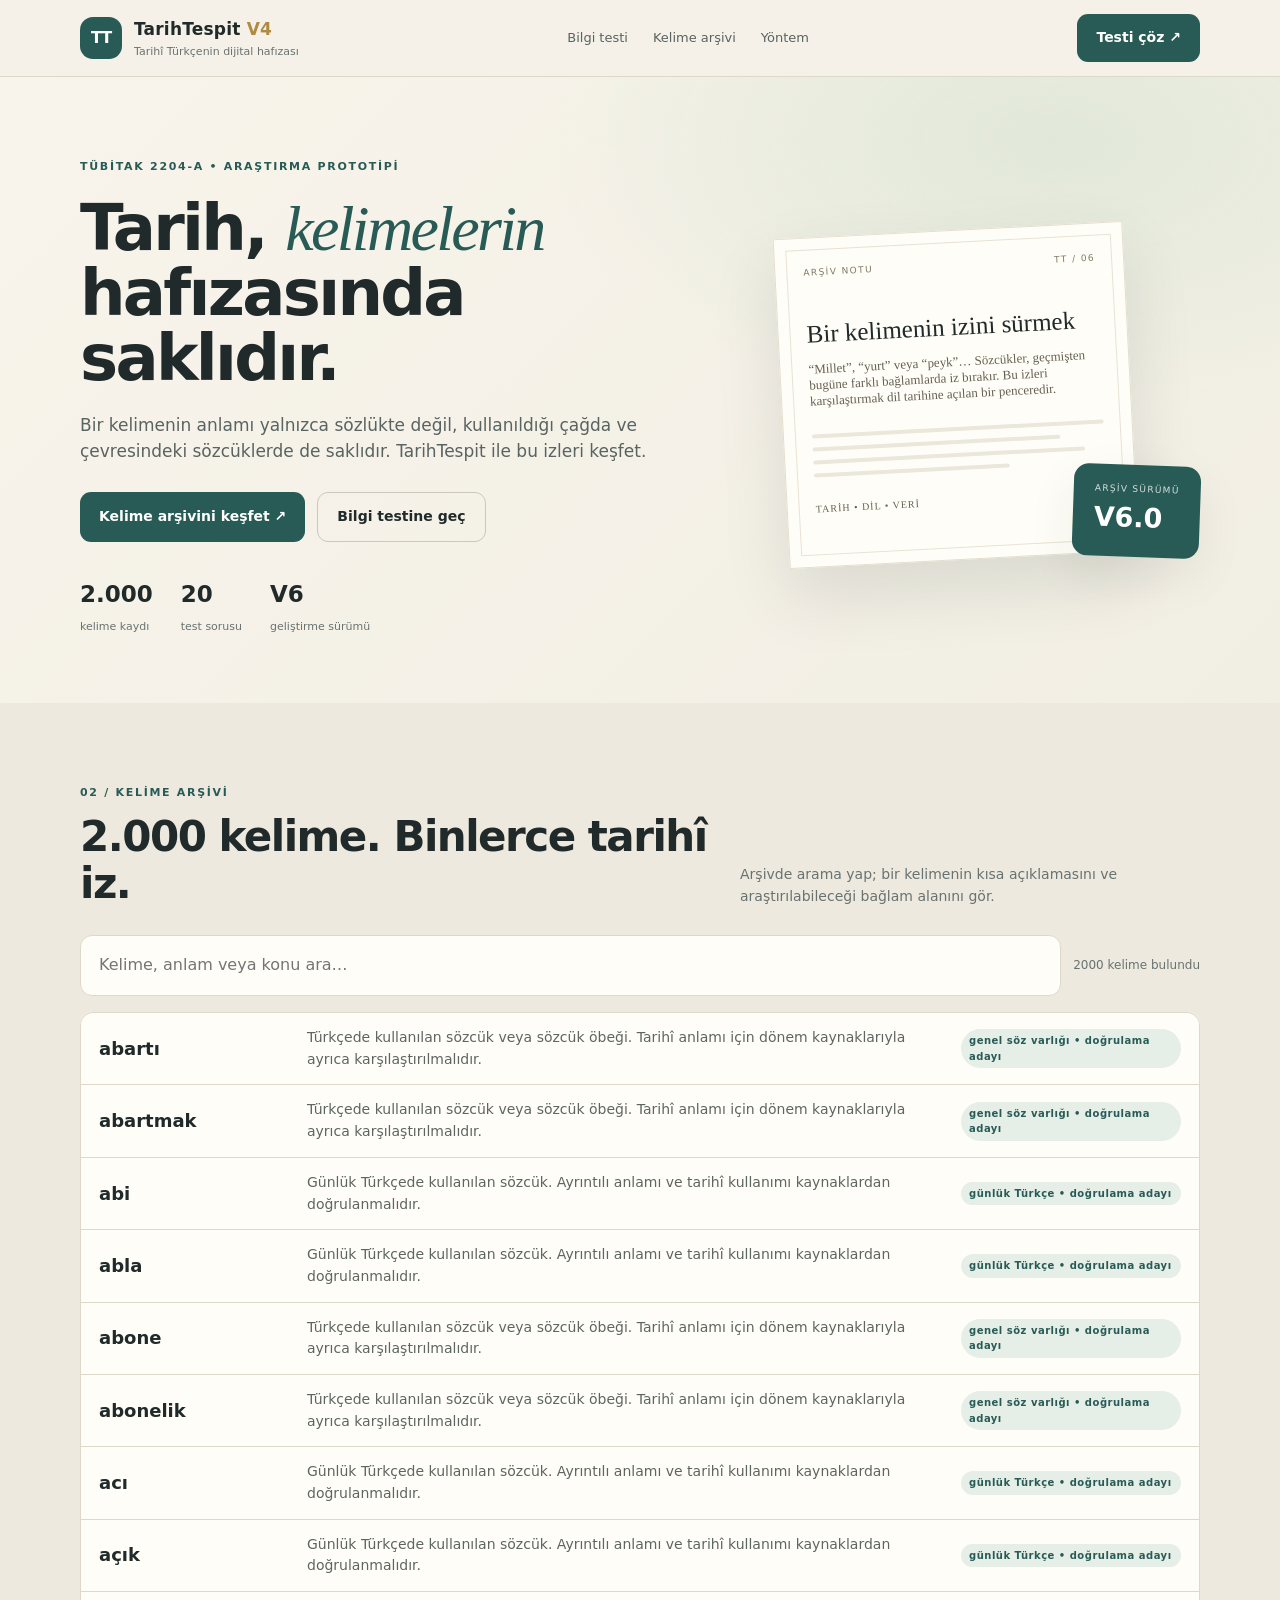
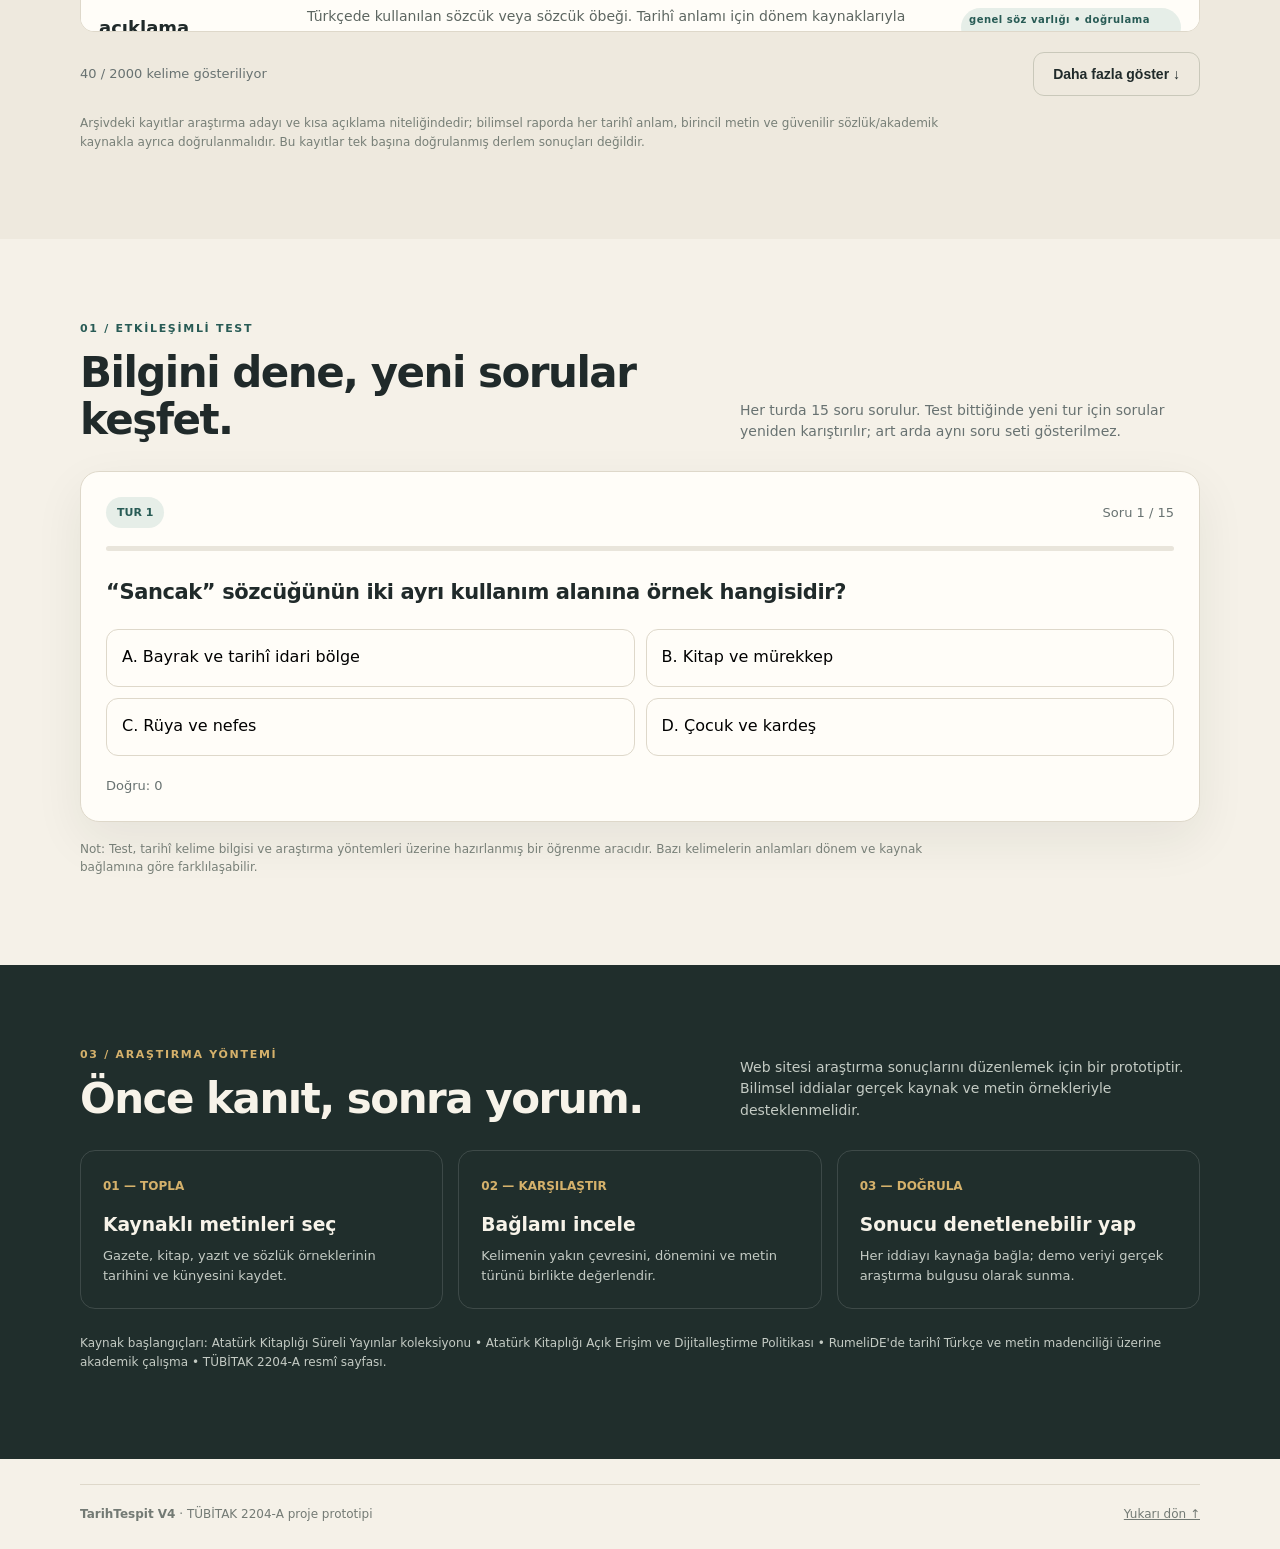
==== commit 7780613b: "Add files via upload" ====
--- a/index.html
+++ b/index.html
@@ -2,35 +2,28 @@
 <html lang="tr">
 <head>
 <meta charset="utf-8"><meta name="viewport" content="width=device-width,initial-scale=1">
-<title>TarihTespit — V5</title>
+<title>TarihTespit — V6</title>
 <meta name="description" content="Tarihî Türkçe kelimelerin anlam ve bağlam izlerini keşfet.">
 <style>
 :root{--ink:#202a2a;--muted:#687271;--paper:#f5f1e8;--white:#fffdf8;--teal:#285b55;--gold:#d4a34c;--line:#ded8ca;--pale:#e6eee8;--shadow:0 18px 50px #1c302012}
-*{box-sizing:border-box}html{scroll-behavior:smooth}body{margin:0;background:var(--paper);color:var(--ink);font-family:Inter,ui-sans-serif,system-ui,-apple-system,"Segoe UI",sans-serif;line-height:1.55}a{color:inherit}.wrap{width:min(1120px,92%);margin:auto}.top{position:sticky;top:0;z-index:9;background:#f5f1e8ed;backdrop-filter:blur(14px);border-bottom:1px solid var(--line)}.nav{height:76px;display:flex;align-items:center;justify-content:space-between;gap:20px}.brand{display:flex;align-items:center;gap:12px;text-decoration:none}.mark{display:grid;place-items:center;width:42px;height:42px;border-radius:13px;background:var(--teal);color:white;font-weight:850;letter-spacing:-1px}.brand strong{display:block;font-size:17px;letter-spacing:.2px}.brand small{display:block;color:var(--muted);font-size:11px}.links{display:flex;gap:25px;font-size:13px;color:#596361}.links a{text-decoration:none}.links a:hover{color:var(--teal)}.hero{padding:76px 0 66px;background:radial-gradient(ellipse at 82% 10%,#e1e8d9 0,transparent 34%),linear-gradient(135deg,#f8f4eb,#f1eee4)}.heroGrid{display:grid;grid-template-columns:1.08fr .92fr;gap:58px;align-items:center}.eyebrow{font-size:11px;font-weight:800;letter-spacing:1.7px;text-transform:uppercase;color:var(--teal)}h1{font-size:clamp(40px,5vw,67px);line-height:1.02;letter-spacing:-2.7px;margin:18px 0 20px;max-width:650px}h1 em{font-family:Georgia,serif;font-weight:500;color:var(--teal)}.lead{font-size:17px;color:#596361;max-width:570px}.actions{display:flex;gap:12px;flex-wrap:wrap;margin:28px 0}.btn{border:0;border-radius:11px;padding:13px 19px;font-weight:750;cursor:pointer;text-decoration:none;display:inline-flex;align-items:center;gap:10px;font-size:13px;transition:.2s}.primary{background:var(--teal);color:#fff}.primary:hover{background:#1c4742;transform:translateY(-1px)}.secondary{border:1px solid #c9c8ba;background:transparent;color:var(--ink)}.stats{display:flex;gap:28px;margin-top:35px}.stats strong{display:block;font-size:23px}.stats span{font-size:11px;color:var(--muted)}.archive{min-height:360px;position:relative;display:grid;place-items:center}.sheet{width:min(350px,90%);min-height:330px;background:#fffdf7;border:1px solid #e5dece;box-shadow:0 28px 65px #33433b20;padding:28px;transform:rotate(-3deg);position:relative}.sheet:before{content:"";position:absolute;inset:11px;border:1px solid #e9e2d4;pointer-events:none}.sheetTop{display:flex;justify-content:space-between;font-size:9px;letter-spacing:1.4px;color:#827966}.sheet h3{font:25px Georgia,serif;margin:40px 0 12px}.sheet p{font:13px Georgia,serif;color:#666052}.lines{display:grid;gap:9px;margin-top:25px}.lines i{height:4px;background:#ece7db;border-radius:4px}.lines i:nth-child(2){width:85%}.lines i:nth-child(3){width:93%}.lines i:nth-child(4){width:67%}.floating{position:absolute;right:0;bottom:18px;background:var(--teal);color:white;padding:18px 21px;border-radius:15px;box-shadow:var(--shadow);transform:rotate(2deg)}.floating small{display:block;font-size:9px;letter-spacing:1.3px;opacity:.8}.floating strong{font-size:27px}.section{padding:76px 0}.sectionHead{display:flex;justify-content:space-between;gap:30px;align-items:end;margin-bottom:28px}.sectionHead h2{font-size:clamp(28px,3.4vw,42px);letter-spacing:-1.5px;line-height:1.12;margin:9px 0 0}.sectionHead p{max-width:460px;color:var(--muted);font-size:14px;margin:0}.card{background:var(--white);border:1px solid var(--line);border-radius:19px;box-shadow:var(--shadow);padding:25px}.testHead{display:flex;justify-content:space-between;align-items:center;gap:15px}.pill{font-size:11px;border-radius:99px;padding:7px 11px;background:var(--pale);color:var(--teal);font-weight:800}.progress{height:5px;background:#e9e5db;border-radius:10px;overflow:hidden;margin:18px 0 25px}.progress span{height:100%;display:block;background:var(--gold);width:0;transition:width .25s}.question{font-size:21px;font-weight:780;letter-spacing:-.4px;margin:10px 0 20px}.answers{display:grid;grid-template-columns:1fr 1fr;gap:11px}.answer{padding:15px;border:1px solid var(--line);border-radius:12px;background:#fffdf8;text-align:left;font:inherit;cursor:pointer;min-height:58px;transition:.15s}.answer:hover:not(:disabled){border-color:var(--teal);background:#f1f6f1}.answer:disabled{cursor:default}.answer.correct{border-color:#4d8a65;background:#e7f4e8}.answer.wrong{border-color:#b86b5d;background:#f8e9e5}.explain{display:none;margin-top:17px;padding:14px 16px;border-radius:12px;background:#f1eee5;color:#555c57;font-size:13px}.testFoot{display:flex;justify-content:space-between;align-items:center;gap:15px;margin-top:20px}.score{font-size:13px;color:var(--muted)}.hidden{display:none!important}.result{text-align:center;padding:25px 10px}.result .big{font-size:54px;font-weight:850;letter-spacing:-2px;color:var(--teal)}.result p{max-width:520px;margin:8px auto 22px;color:var(--muted)}.tools{display:grid;grid-template-columns:1fr auto;gap:12px;margin-bottom:16px}.search{width:100%;border:1px solid var(--line);border-radius:12px;padding:14px 15px;font:inherit;background:#fffdf8;outline:none}.search:focus{border-color:var(--teal);box-shadow:0 0 0 3px #285b5517}.count{align-self:center;font-size:12px;color:var(--muted);white-space:nowrap}.wordGrid{display:grid;grid-template-columns:repeat(3,1fr);gap:12px}.word{padding:17px;background:var(--white);border:1px solid var(--line);border-radius:14px;min-height:130px}.word h3{margin:0 0 5px;font-size:17px}.word p{margin:0;color:#5d6661;font-size:13px}.tag{display:inline-block;margin-top:12px;font-size:10px;font-weight:750;letter-spacing:.5px;color:var(--teal);background:var(--pale);border-radius:99px;padding:4px 8px}.dark{background:#202e2c;color:#f7f3e9}.dark .eyebrow{color:#d5b16b}.dark .sectionHead p{color:#c4cbc4}.steps{display:grid;grid-template-columns:repeat(3,1fr);gap:15px;margin-top:27px}.step{border:1px solid #ffffff22;border-radius:15px;padding:22px}.step b{color:#d5b16b;font-size:12px}.step h3{margin:12px 0 7px}.step p{color:#c4cbc4;font-size:13px;margin:0}footer{padding:25px 0;color:#737a74;font-size:12px}.foot{display:flex;justify-content:space-between;gap:15px;border-top:1px solid var(--line);padding-top:20px}.notice{font-size:12px;color:#777f77;margin-top:18px;max-width:900px}
-@media(max-width:760px){.links{display:none}.heroGrid{grid-template-columns:1fr;gap:20px}.archive{min-height:340px}.sectionHead{display:block}.sectionHead p{margin-top:13px}.answers{grid-template-columns:1fr}.wordGrid{grid-template-columns:repeat(2,1fr)}.steps{grid-template-columns:1fr}.stats{gap:18px}.card{padding:18px}}@media(max-width:460px){.wordGrid{grid-template-columns:1fr}.hero{padding-top:50px}.stats{justify-content:space-between}.testFoot{align-items:flex-start;flex-direction:column}}
-
-/* V5: daha okunaklı ve kaydırılabilir tek satırlı kelime arşivi */
-body{font-size:16px}.links{font-size:14px}.brand strong{font-size:19px}.brand small{font-size:12px}.btn{font-size:14px;padding:15px 21px}.lead{font-size:18px}.section{padding:84px 0}.sectionHead p{font-size:15px}.card{padding:30px}.search{font-size:16px;padding:17px 18px}.count{font-size:14px}.wordViewport{height:min(66vh,650px);min-height:360px;overflow:auto;border:1px solid var(--line);border-radius:15px;background:var(--white);overscroll-behavior:contain;scrollbar-gutter:stable;cursor:default}.wordGrid{display:block}.word{display:grid;grid-template-columns:minmax(130px,190px) minmax(220px,1fr) minmax(125px,180px);align-items:center;gap:18px;padding:15px 19px;border:0;border-bottom:1px solid #e9e3d7;border-radius:0;min-height:0;background:transparent}.word:nth-child(even){background:#f8f5ed}.word h3{font-size:17px;margin:0;overflow-wrap:anywhere}.word p{font-size:15px;line-height:1.45;margin:0}.tag{margin:0;justify-self:start;font-size:11px;white-space:normal}.word:last-child{border-bottom:0}.wordViewport::-webkit-scrollbar{width:12px}.wordViewport::-webkit-scrollbar-track{background:#eee9de;border-radius:10px}.wordViewport::-webkit-scrollbar-thumb{background:#9eaaa0;border:3px solid #eee9de;border-radius:10px}.wordViewport.is-middle-dragging{cursor:grabbing;user-select:none}.wordViewport.is-middle-dragging *{user-select:none}
-@media(max-width:760px){.word{grid-template-columns:minmax(90px,130px) minmax(150px,1fr);gap:10px;padding:13px}.word .tag{grid-column:2}.wordViewport{height:60vh;min-height:320px}.card{padding:20px}}
-@media(max-width:460px){.word{grid-template-columns:1fr;gap:5px}.word .tag{grid-column:1}.word p{font-size:14px}.wordViewport{min-height:300px}.section{padding:58px 0}}
-
+*{box-sizing:border-box}html{scroll-behavior:smooth}body{margin:0;background:var(--paper);color:var(--ink);font-family:Inter,ui-sans-serif,system-ui,-apple-system,"Segoe UI",sans-serif;line-height:1.55}a{color:inherit}.wrap{width:min(1120px,92%);margin:auto}.top{position:sticky;top:0;z-index:9;background:#f5f1e8ed;backdrop-filter:blur(14px);border-bottom:1px solid var(--line)}.nav{height:76px;display:flex;align-items:center;justify-content:space-between;gap:20px}.brand{display:flex;align-items:center;gap:12px;text-decoration:none}.mark{display:grid;place-items:center;width:42px;height:42px;border-radius:13px;background:var(--teal);color:white;font-weight:850;letter-spacing:-1px}.brand strong{display:block;font-size:17px;letter-spacing:.2px}.brand small{display:block;color:var(--muted);font-size:11px}.links{display:flex;gap:25px;font-size:13px;color:#596361}.links a{text-decoration:none}.links a:hover{color:var(--teal)}.hero{padding:76px 0 66px;background:radial-gradient(ellipse at 82% 10%,#e1e8d9 0,transparent 34%),linear-gradient(135deg,#f8f4eb,#f1eee4)}.heroGrid{display:grid;grid-template-columns:1.08fr .92fr;gap:58px;align-items:center}.eyebrow{font-size:11px;font-weight:800;letter-spacing:1.7px;text-transform:uppercase;color:var(--teal)}h1{font-size:clamp(40px,5vw,67px);line-height:1.02;letter-spacing:-2.7px;margin:18px 0 20px;max-width:650px}h1 em{font-family:Georgia,serif;font-weight:500;color:var(--teal)}.lead{font-size:17px;color:#596361;max-width:570px}.actions{display:flex;gap:12px;flex-wrap:wrap;margin:28px 0}.btn{border:0;border-radius:11px;padding:13px 19px;font-weight:750;cursor:pointer;text-decoration:none;display:inline-flex;align-items:center;gap:10px;font-size:14px;transition:.2s}.primary{background:var(--teal);color:#fff}.primary:hover{background:#1c4742;transform:translateY(-1px)}.secondary{border:1px solid #c9c8ba;background:transparent;color:var(--ink)}.stats{display:flex;gap:28px;margin-top:35px}.stats strong{display:block;font-size:23px}.stats span{font-size:11px;color:var(--muted)}.archive{min-height:360px;position:relative;display:grid;place-items:center}.sheet{width:min(350px,90%);min-height:330px;background:#fffdf7;border:1px solid #e5dece;box-shadow:0 28px 65px #33433b20;padding:28px;transform:rotate(-3deg);position:relative}.sheet:before{content:"";position:absolute;inset:11px;border:1px solid #e9e2d4;pointer-events:none}.sheetTop{display:flex;justify-content:space-between;font-size:9px;letter-spacing:1.4px;color:#827966}.sheet h3{font:25px Georgia,serif;margin:40px 0 12px}.sheet p{font:13px Georgia,serif;color:#666052}.lines{display:grid;gap:9px;margin-top:25px}.lines i{height:4px;background:#ece7db;border-radius:4px}.lines i:nth-child(2){width:85%}.lines i:nth-child(3){width:93%}.lines i:nth-child(4){width:67%}.floating{position:absolute;right:0;bottom:18px;background:var(--teal);color:white;padding:18px 21px;border-radius:15px;box-shadow:var(--shadow);transform:rotate(2deg)}.floating small{display:block;font-size:9px;letter-spacing:1.3px;opacity:.8}.floating strong{font-size:27px}.section{padding:76px 0}.sectionHead{display:flex;justify-content:space-between;gap:30px;align-items:end;margin-bottom:28px}.sectionHead h2{font-size:clamp(28px,3.4vw,42px);letter-spacing:-1.5px;line-height:1.12;margin:9px 0 0}.sectionHead p{max-width:460px;color:var(--muted);font-size:14px;margin:0}.card{background:var(--white);border:1px solid var(--line);border-radius:19px;box-shadow:var(--shadow);padding:25px}.testHead{display:flex;justify-content:space-between;align-items:center;gap:15px}.pill{font-size:11px;border-radius:99px;padding:7px 11px;background:var(--pale);color:var(--teal);font-weight:800}.progress{height:5px;background:#e9e5db;border-radius:10px;overflow:hidden;margin:18px 0 25px}.progress span{height:100%;display:block;background:var(--gold);width:0;transition:width .25s}.question{font-size:21px;font-weight:780;letter-spacing:-.4px;margin:10px 0 20px}.answers{display:grid;grid-template-columns:1fr 1fr;gap:11px}.answer{padding:15px;border:1px solid var(--line);border-radius:12px;background:#fffdf8;text-align:left;font:inherit;cursor:pointer;min-height:58px;transition:.15s}.answer:hover:not(:disabled){border-color:var(--teal);background:#f1f6f1}.answer:disabled{cursor:default}.answer.correct{border-color:#4d8a65;background:#e7f4e8}.answer.wrong{border-color:#b86b5d;background:#f8e9e5}.explain{display:none;margin-top:17px;padding:14px 16px;border-radius:12px;background:#f1eee5;color:#555c57;font-size:13px}.testFoot{display:flex;justify-content:space-between;align-items:center;gap:15px;margin-top:20px}.score{font-size:13px;color:var(--muted)}.hidden{display:none!important}.result{text-align:center;padding:25px 10px}.result .big{font-size:54px;font-weight:850;letter-spacing:-2px;color:var(--teal)}.result p{max-width:520px;margin:8px auto 22px;color:var(--muted)}.tools{display:grid;grid-template-columns:1fr auto;gap:12px;margin-bottom:16px}.search{width:100%;border:1px solid var(--line);border-radius:12px;padding:17px 18px;font:inherit;background:#fffdf8;outline:none}.search:focus{border-color:var(--teal);box-shadow:0 0 0 3px #285b5517}.count{align-self:center;font-size:12px;color:var(--muted);white-space:nowrap}.wordGrid{display:grid;grid-template-columns:1fr;gap:0;max-height:620px;overflow-y:auto;border:1px solid var(--line);border-radius:14px;background:var(--white);padding:0}.word{display:grid;grid-template-columns:minmax(130px,190px) 1fr minmax(150px,220px);align-items:center;gap:18px;padding:14px 18px;background:var(--white);border-bottom:1px solid var(--line);min-height:66px}.word h3{margin:0;font-size:18px}.word p{margin:0;color:#5d6661;font-size:14px}.tag{display:inline-block;margin:0;font-size:10px;font-weight:750;letter-spacing:.5px;color:var(--teal);background:var(--pale);border-radius:99px;padding:4px 8px}.dark{background:#202e2c;color:#f7f3e9}.dark .eyebrow{color:#d5b16b}.dark .sectionHead p{color:#c4cbc4}.steps{display:grid;grid-template-columns:repeat(3,1fr);gap:15px;margin-top:27px}.step{border:1px solid #ffffff22;border-radius:15px;padding:22px}.step b{color:#d5b16b;font-size:12px}.step h3{margin:12px 0 7px}.step p{color:#c4cbc4;font-size:13px;margin:0}footer{padding:25px 0;color:#737a74;font-size:12px}.foot{display:flex;justify-content:space-between;gap:15px;border-top:1px solid var(--line);padding-top:20px}.notice{font-size:12px;color:#777f77;margin-top:18px;max-width:900px}
+@media(max-width:760px){.links{display:none}.heroGrid{grid-template-columns:1fr;gap:20px}.archive{min-height:340px}.sectionHead{display:block}.sectionHead p{margin-top:13px}.answers{grid-template-columns:1fr}.wordGrid{grid-template-columns:1fr}.word{grid-template-columns:1fr;gap:5px}.steps{grid-template-columns:1fr}.stats{gap:18px}.card{padding:18px}}@media(max-width:460px){.wordGrid{grid-template-columns:1fr}.word{grid-template-columns:1fr;gap:5px}.hero{padding-top:50px}.stats{justify-content:space-between}.testFoot{align-items:flex-start;flex-direction:column}}
 </style>
 </head>
 <body>
-<header class="top"><div class="wrap nav"><a class="brand" href="#top"><span class="mark">TT</span><span><strong>TarihTespit <span style="color:#b08a42">V5</span></strong><small>Tarihî Türkçenin dijital hafızası</small></span></a><nav class="links"><a href="#kelimeler">Kelime arşivi</a><a href="#test">Bilgi testi</a><a href="#yontem">Yöntem</a></nav><a class="btn primary" href="#kelimeler">Arşivi keşfet ↗</a></div></header>
+<header class="top"><div class="wrap nav"><a class="brand" href="#top"><span class="mark">TT</span><span><strong>TarihTespit <span style="color:#b08a42">V4</span></strong><small>Tarihî Türkçenin dijital hafızası</small></span></a><nav class="links"><a href="#test">Bilgi testi</a><a href="#kelimeler">Kelime arşivi</a><a href="#yontem">Yöntem</a></nav><a class="btn primary" href="#test">Testi çöz ↗</a></div></header>
 <main id="top">
-<section class="hero"><div class="wrap heroGrid"><div><span class="eyebrow">TÜBİTAK 2204-A • ARAŞTIRMA PROTOTİPİ</span><h1>Tarih, <em>kelimelerin</em> hafızasında saklıdır.</h1><p class="lead">Bir kelimenin anlamı yalnızca sözlükte değil, kullanıldığı çağda ve çevresindeki sözcüklerde de saklıdır. TarihTespit ile kelimelerin anlam ve kullanım alanlarını keşfet.</p><div class="actions"><a class="btn primary" href="#kelimeler">Kelime arşivini keşfet ↗</a><a class="btn secondary" href="#test">Bilgi testine geç</a></div><div class="stats"><div><strong>400</strong><span>kelime kaydı</span></div><div><strong>20</strong><span>test sorusu</span></div><div><strong>V5</strong><span>geliştirme sürümü</span></div></div></div><div class="archive"><div class="sheet"><div class="sheetTop"><span>ARŞİV NOTU</span><span>TT / 05</span></div><h3>Bir kelimenin izini sürmek</h3><p>“Millet”, “yurt” veya “peyk”… Sözcükler, geçmişten bugüne farklı bağlamlarda iz bırakır. Bu izleri karşılaştırmak dil tarihine açılan bir penceredir.</p><div class="lines"><i></i><i></i><i></i><i></i></div><p style="font-size:10px;letter-spacing:1px;margin-top:26px">TARİH • DİL • VERİ</p></div><div class="floating"><small>ARŞİV SÜRÜMÜ</small><strong>V5.0</strong></div></div></div></section>
-<section class="section" id="kelimeler" style="background:#eee9de"><div class="wrap"><div class="sectionHead"><div><span class="eyebrow">01 / KELİME ARŞİVİ</span><h2>400 kelime. Binlerce tarihî iz.</h2></div><p>Arşivde günlük, edebî ve tarihî kelimeleri ara. Açıklamalar araştırma başlangıcıdır; tarihî iddialar kaynak metinlerle ayrıca doğrulanmalıdır.</p></div><div class="tools"><input class="search" id="searchWord" placeholder="Kelime, anlam veya konu ara…" autocomplete="off"><span class="count" id="wordCount">400 kelime</span></div><div class="wordViewport" id="wordViewport"><div class="wordGrid" id="wordGrid"></div></div><div class="testFoot"><span class="score" id="pageInfo">400 / 400 kelime gösteriliyor</span><button class="btn secondary hidden" id="showMore">Daha fazla göster ↓</button></div><p class="notice">Arşivdeki kayıtlar araştırma adayı ve kısa açıklama niteliğindedir; bilimsel raporda her tarihî anlam, birincil metin ve güvenilir sözlük/akademik kaynakla ayrıca doğrulanmalıdır. Bu kayıtlar tek başına doğrulanmış derlem sonuçları değildir.</p></div></section>
+<section class="hero"><div class="wrap heroGrid"><div><span class="eyebrow">TÜBİTAK 2204-A • ARAŞTIRMA PROTOTİPİ</span><h1>Tarih, <em>kelimelerin</em> hafızasında saklıdır.</h1><p class="lead">Bir kelimenin anlamı yalnızca sözlükte değil, kullanıldığı çağda ve çevresindeki sözcüklerde de saklıdır. TarihTespit ile bu izleri keşfet.</p><div class="actions"><a class="btn primary" href="#kelimeler">Kelime arşivini keşfet ↗</a><a class="btn secondary" href="#test">Bilgi testine geç</a></div><div class="stats"><div><strong>2.000</strong><span>kelime kaydı</span></div><div><strong>20</strong><span>test sorusu</span></div><div><strong>V6</strong><span>geliştirme sürümü</span></div></div></div><div class="archive"><div class="sheet"><div class="sheetTop"><span>ARŞİV NOTU</span><span>TT / 06</span></div><h3>Bir kelimenin izini sürmek</h3><p>“Millet”, “yurt” veya “peyk”… Sözcükler, geçmişten bugüne farklı bağlamlarda iz bırakır. Bu izleri karşılaştırmak dil tarihine açılan bir penceredir.</p><div class="lines"><i></i><i></i><i></i><i></i></div><p style="font-size:10px;letter-spacing:1px;margin-top:26px">TARİH • DİL • VERİ</p></div><div class="floating"><small>ARŞİV SÜRÜMÜ</small><strong>V6.0</strong></div></div></div></section>
+<section class="section" id="kelimeler" style="background:#eee9de"><div class="wrap"><div class="sectionHead"><div><span class="eyebrow">02 / KELİME ARŞİVİ</span><h2>2.000 kelime. Binlerce tarihî iz.</h2></div><p>Arşivde arama yap; bir kelimenin kısa açıklamasını ve araştırılabileceği bağlam alanını gör.</p></div><div class="tools"><input class="search" id="searchWord" placeholder="Kelime, anlam veya konu ara…" autocomplete="off"><span class="count" id="wordCount">2.000 kelime</span></div><div class="wordGrid" id="wordGrid"></div><div class="testFoot"><span class="score" id="pageInfo">İlk 24 kelime gösteriliyor</span><button class="btn secondary" id="showMore">Daha fazla göster ↓</button></div><p class="notice">Arşivdeki kayıtlar araştırma adayı ve kısa açıklama niteliğindedir; bilimsel raporda her tarihî anlam, birincil metin ve güvenilir sözlük/akademik kaynakla ayrıca doğrulanmalıdır. Bu kayıtlar tek başına doğrulanmış derlem sonuçları değildir.</p></div></section>
 
-<section class="section" id="test"><div class="wrap"><div class="sectionHead"><div><span class="eyebrow">02 / ETKİLEŞİMLİ TEST</span><h2>Bilgini dene, yeni sorular keşfet.</h2></div><p>Her turda 15 soru sorulur. Test bittiğinde yeni tur için sorular yeniden karıştırılır; art arda aynı soru seti gösterilmez.</p></div><div class="card" id="quizCard"><div id="quizPlay"><div class="testHead"><span class="pill" id="roundLabel">TUR 1</span><span class="score" id="counter">Soru 1 / 15</span></div><div class="progress"><span id="bar"></span></div><div class="question" id="question">Yükleniyor…</div><div class="answers" id="answers"></div><div class="explain" id="explain"></div><div class="testFoot"><span class="score" id="liveScore">Doğru: 0</span><button class="btn primary hidden" id="next">Sonraki soru →</button></div></div><div class="result hidden" id="quizResult"><span class="eyebrow">TUR TAMAMLANDI</span><div class="big" id="finalScore">0 / 15</div><p id="resultText">Güzel iş!</p><button class="btn primary" id="restart">Yeni test başlat ↻</button></div></div><p class="notice">Not: Test, tarihî kelime bilgisi ve araştırma yöntemleri üzerine hazırlanmış bir öğrenme aracıdır. Bazı kelimelerin anlamları dönem ve kaynak bağlamına göre farklılaşabilir.</p></div></section>
+<section class="section" id="test"><div class="wrap"><div class="sectionHead"><div><span class="eyebrow">01 / ETKİLEŞİMLİ TEST</span><h2>Bilgini dene, yeni sorular keşfet.</h2></div><p>Her turda 15 soru sorulur. Test bittiğinde yeni tur için sorular yeniden karıştırılır; art arda aynı soru seti gösterilmez.</p></div><div class="card" id="quizCard"><div id="quizPlay"><div class="testHead"><span class="pill" id="roundLabel">TUR 1</span><span class="score" id="counter">Soru 1 / 15</span></div><div class="progress"><span id="bar"></span></div><div class="question" id="question">Yükleniyor…</div><div class="answers" id="answers"></div><div class="explain" id="explain"></div><div class="testFoot"><span class="score" id="liveScore">Doğru: 0</span><button class="btn primary hidden" id="next">Sonraki soru →</button></div></div><div class="result hidden" id="quizResult"><span class="eyebrow">TUR TAMAMLANDI</span><div class="big" id="finalScore">0 / 15</div><p id="resultText">Güzel iş!</p><button class="btn primary" id="restart">Yeni test başlat ↻</button></div></div><p class="notice">Not: Test, tarihî kelime bilgisi ve araştırma yöntemleri üzerine hazırlanmış bir öğrenme aracıdır. Bazı kelimelerin anlamları dönem ve kaynak bağlamına göre farklılaşabilir.</p></div></section>
 <section class="section dark" id="yontem"><div class="wrap"><div class="sectionHead"><div><span class="eyebrow">03 / ARAŞTIRMA YÖNTEMİ</span><h2>Önce kanıt, sonra yorum.</h2></div><p>Web sitesi araştırma sonuçlarını düzenlemek için bir prototiptir. Bilimsel iddialar gerçek kaynak ve metin örnekleriyle desteklenmelidir.</p></div><div class="steps"><article class="step"><b>01 — TOPLA</b><h3>Kaynaklı metinleri seç</h3><p>Gazete, kitap, yazıt ve sözlük örneklerinin tarihini ve künyesini kaydet.</p></article><article class="step"><b>02 — KARŞILAŞTIR</b><h3>Bağlamı incele</h3><p>Kelimenin yakın çevresini, dönemini ve metin türünü birlikte değerlendir.</p></article><article class="step"><b>03 — DOĞRULA</b><h3>Sonucu denetlenebilir yap</h3><p>Her iddiayı kaynağa bağla; demo veriyi gerçek araştırma bulgusu olarak sunma.</p></article></div><p style="font-size:12px;color:#c4cbc4;margin-top:25px">Kaynak başlangıçları: Atatürk Kitaplığı Süreli Yayınlar koleksiyonu • Atatürk Kitaplığı Açık Erişim ve Dijitalleştirme Politikası • RumeliDE'de tarihî Türkçe ve metin madenciliği üzerine akademik çalışma • TÜBİTAK 2204-A resmî sayfası.</p></div></section>
 </main><footer><div class="wrap foot"><span><strong>TarihTespit V4</strong> · TÜBİTAK 2204-A proje prototipi</span><a href="#top">Yukarı dön ↑</a></div></footer>
 <script>
-const WORDS = [{"word":"ad","meaning":"bir varlığı tanıtan söz; isim","field":"günlük dil"},{"word":"adam","meaning":"insan; erkek kişi","field":"günlük dil"},{"word":"aile","meaning":"birbirine akrabalık bağıyla bağlı kişiler","field":"toplum"},{"word":"akıl","meaning":"düşünme ve anlama yetisi","field":"düşünce"},{"word":"akçe","meaning":"Osmanlı gümüş parası","field":"ekonomi"},{"word":"akşam","meaning":"günün sonlarına doğru olan zaman","field":"zaman"},{"word":"alışmak","meaning":"bir duruma zamanla uyum sağlamak","field":"günlük dil"},{"word":"alışveriş","meaning":"mal veya hizmet alıp verme işi","field":"ekonomi"},{"word":"alplik","meaning":"yiğitlik, kahramanlık","field":"destanlar"},{"word":"ana","meaning":"anne; temel olan","field":"günlük dil"},{"word":"anahtar","meaning":"kilidi açan araç; çözüm sağlayan unsur","field":"günlük dil"},{"word":"and","meaning":"yemin","field":"hukuk ve gelenek"},{"word":"anlamak","meaning":"bir şeyin ne demek olduğunu kavramak","field":"düşünce"},{"word":"anlatmak","meaning":"bir konuyu sözle veya yazıyla aktarmak","field":"iletişim"},{"word":"anlaşmak","meaning":"uzlaşmak; birbirini kavramak","field":"toplum"},{"word":"ara","meaning":"iki şeyin arasındaki mesafe; kısa mola","field":"günlük dil"},{"word":"araç","meaning":"bir işi yapmakta kullanılan şey","field":"günlük dil"},{"word":"arı","meaning":"temiz; saf","field":"anlam genişlemesi"},{"word":"arkadaş","meaning":"dostluk kurulan kişi","field":"toplum"},{"word":"armağan","meaning":"hediye","field":"gündelik dil"},{"word":"artık","meaning":"bundan böyle; geriye kalan","field":"anlam değişimi"},{"word":"asena","meaning":"dişi kurt; mitolojik ad","field":"mitoloji"},{"word":"asıl","meaning":"gerçek, temel; köken","field":"günlük dil"},{"word":"atabey","meaning":"şehzade eğitmeni/yöneticisi","field":"devlet kurumları"},{"word":"atmak","meaning":"bir şeyi fırlatmak; adım atmak gibi kullanımlar","field":"anlam genişlemesi"},{"word":"ay","meaning":"Dünya'nın uydusu; takvimde yaklaşık dönem","field":"zaman"},{"word":"ayak","meaning":"yürüme organı; eşyanın destek bölümü","field":"anlam genişlemesi"},{"word":"ayrı","meaning":"başka; birbirinden uzak veya farklı","field":"günlük dil"},{"word":"ayukı","meaning":"eski Türklerde yönetim/hükûmet","field":"tarihî kurumlar"},{"word":"az","meaning":"miktarı çok olmayan","field":"günlük dil"},{"word":"açık","meaning":"kapalı olmayan; anlaşılır","field":"günlük dil"},{"word":"açmak","meaning":"kapalı olanı aralamak; başlatmak","field":"günlük dil"},{"word":"ağa","meaning":"büyük kardeş; saygı unvanı","field":"toplumsal unvanlar"},{"word":"ağır","meaning":"yükü fazla; yavaş veya ciddi","field":"günlük dil"},{"word":"ağıt","meaning":"ölüm ardından yakılan ezgi","field":"sözlü kültür"},{"word":"ağlamak","meaning":"üzüntüyle gözyaşı dökmek","field":"duygular"},{"word":"bakmak","meaning":"gözünü çevirmek; ilgilenmek; incelemek","field":"anlam genişlemesi"},{"word":"barış","meaning":"savaşın olmaması; uzlaşma","field":"toplum"},{"word":"bark","meaning":"ev, yapı; mezar anıtı bağlamı","field":"eski Türkçe"},{"word":"batı","meaning":"güneşin battığı yön; coğrafi bölge","field":"coğrafya"},{"word":"bay","meaning":"zengin; günümüzde hitap","field":"hitap biçimleri"},{"word":"bayındır","meaning":"mamur, gelişmiş","field":"şehir ve yerleşim"},{"word":"bayram","meaning":"kutlama ve dinlenme günü","field":"kültür"},{"word":"bağ","meaning":"bir şeyi tutan düğüm; ilişki; üzüm yetiştirilen yer","field":"anlam genişlemesi"},{"word":"bağlamak","meaning":"bir şeyi düğümlemek; ilişki kurmak","field":"anlam genişlemesi"},{"word":"baş","meaning":"vücudun üst bölümü; lider; başlangıç","field":"anlam genişlemesi"},{"word":"başarı","meaning":"istenen sonuca ulaşma","field":"günlük dil"},{"word":"başbuğ","meaning":"önder, komutan","field":"askerî unvanlar"},{"word":"başka","meaning":"öteki; farklı","field":"günlük dil"},{"word":"beg/bey","meaning":"yönetici, soylu unvanı","field":"unvanlar"},{"word":"beklemek","meaning":"bir şeyin olmasını umarak durmak","field":"günlük dil"},{"word":"bellek","meaning":"hatırlama yetisi; veri saklama alanı","field":"anlam genişlemesi"},{"word":"ben","meaning":"konuşan kişiyi belirten zamir","field":"dil bilgisi"},{"word":"beraber","meaning":"birlikte, aynı yerde veya zamanda","field":"günlük dil"},{"word":"berk","meaning":"sağlam, güçlü","field":"kişi adları ve sıfatlar"},{"word":"beyaz","meaning":"kar renginde; mecazen temiz veya aydınlık","field":"anlam genişlemesi"},{"word":"bilgi","meaning":"öğrenme, araştırma veya gözlemle edinilen malumat","field":"eğitim"},{"word":"bilmek","meaning":"bir şeyden haberdar olmak veya kavramak","field":"düşünce"},{"word":"bir","meaning":"sayı; belirsiz tekil anlamı","field":"dil bilgisi"},{"word":"birikim","meaning":"zamanla toplanan bilgi veya kaynak","field":"günlük dil"},{"word":"bitig","meaning":"yazı, kitap, belge","field":"yazı kültürü"},{"word":"bitirmek","meaning":"sonuna getirmek; tüketmek","field":"günlük dil"},{"word":"bodun","meaning":"halk, topluluk","field":"toplum"},{"word":"boy","meaning":"soy/topluluk; fiziksel uzunluk","field":"çok anlamlılık"},{"word":"bozmak","meaning":"düzenini değiştirmek; çalışmaz hâle getirmek","field":"günlük dil"},{"word":"boş","meaning":"içinde bir şey olmayan; meşgul olmayan","field":"anlam genişlemesi"},{"word":"bulmak","meaning":"aradığını elde etmek; keşfetmek","field":"günlük dil"},{"word":"buluş","meaning":"yeni bir şey keşfetme veya ortaya koyma","field":"bilim"},{"word":"buyruk","meaning":"emir; tarihî görevli/unvan","field":"devlet dili"},{"word":"büyük","meaning":"ölçüsü fazla; önemli veya yaşça ileri","field":"anlam genişlemesi"},{"word":"can","meaning":"yaşam; kişi; içtenlik bildiren söz","field":"anlam genişlemesi"},{"word":"canlı","meaning":"yaşayan; hareketli veya ilgi çekici","field":"anlam genişlemesi"},{"word":"cenk","meaning":"savaş","field":"askerî dil"},{"word":"cevap","meaning":"soruya verilen karşılık","field":"iletişim"},{"word":"ciddi","meaning":"şakası olmayan; önemli","field":"günlük dil"},{"word":"cihan","meaning":"dünya, evren","field":"edebiyat"},{"word":"cömert","meaning":"eli açık","field":"ahlak kavramları"},{"word":"dal","meaning":"ağacın kolu; bilim veya sanat alanı","field":"anlam genişlemesi"},{"word":"damga","meaning":"iz bırakan işaret; tarihî mühür","field":"tarih ve kültür"},{"word":"davar","meaning":"koyun-keçi sürüsü","field":"hayvancılık"},{"word":"davranış","meaning":"bir kişinin tutum ve hareketleri","field":"toplum"},{"word":"dağ","meaning":"yüksek doğal yer şekli","field":"coğrafya"},{"word":"dağarcık","meaning":"küçük torba; bilgi birikimi","field":"mecazlaşma"},{"word":"dem","meaning":"an, nefes; çay bağlamında kullanım","field":"çok anlamlılık"},{"word":"demek","meaning":"söylemek; anlamına gelmek","field":"anlam genişlemesi"},{"word":"dergâh","meaning":"tekke; kapı/eşik kökenli kullanım","field":"dinî kültür"},{"word":"derin","meaning":"dibi uzak; yoğun veya kapsamlı","field":"anlam genişlemesi"},{"word":"dernek","meaning":"ortak amaçla kurulmuş topluluk","field":"toplum"},{"word":"dert","meaning":"sıkıntı veya üzüntü veren durum","field":"duygular"},{"word":"devam","meaning":"sürme, kesintiye uğramama","field":"günlük dil"},{"word":"devlet","meaning":"talih/mülk; siyasi örgüt","field":"anlam değişimi"},{"word":"değer","meaning":"bir şeyin önem veya karşılığı; ahlaki ilke","field":"anlam genişlemesi"},{"word":"değirmi","meaning":"yuvarlak","field":"eski biçimler"},{"word":"değişmek","meaning":"başka bir duruma geçmek","field":"günlük dil"},{"word":"dil","meaning":"iletişim aracı olan sistem; ağız içindeki organ","field":"anlam genişlemesi"},{"word":"dinlemek","meaning":"işitmeye dikkat vermek; mola vermek","field":"anlam genişlemesi"},{"word":"divan","meaning":"kurul; şiir mecmuası; oturma yeri","field":"çok anlamlılık"},{"word":"dizdar","meaning":"kale muhafızı","field":"tarihî görevler"},{"word":"dizge","meaning":"sistem","field":"terimleşme"},{"word":"dost","meaning":"yakın ve güvenilen kişi","field":"toplum"},{"word":"dün","meaning":"bugünden önceki gün","field":"zaman"},{"word":"dünya","meaning":"üzerinde yaşadığımız gezegen; insanlar ve yaşam","field":"anlam genişlemesi"},{"word":"düz","meaning":"engebesiz; karışık olmayan","field":"günlük dil"},{"word":"düş","meaning":"rüya","field":"edebî dil"},{"word":"ek","meaning":"bir şeye sonradan katılan bölüm; dil bilgisi eki","field":"anlam genişlemesi"},{"word":"ekmek","meaning":"hamuru pişirerek yapılan temel yiyecek","field":"gündelik yaşam"},{"word":"el","meaning":"ülke/halk; vücut uzvu","field":"çok anlamlılık"},{"word":"elçi","meaning":"temsilci; diplomatik görevli","field":"diplomasi"},{"word":"emek","meaning":"bir iş için harcanan beden veya zihin gücü","field":"toplum"},{"word":"engel","meaning":"ilerlemeyi zorlaştıran durum veya nesne","field":"günlük dil"},{"word":"erdem","meaning":"fazilet, ahlaki nitelik","field":"ahlak"},{"word":"erken","meaning":"beklenenden önce olan","field":"zaman"},{"word":"erkin","meaning":"özgür, bağımsız","field":"siyasi dil"},{"word":"eski","meaning":"önceki zamandan kalmış; yeni olmayan","field":"zaman"},{"word":"esrik","meaning":"sarhoş; kendinden geçmiş","field":"anlam genişlemesi"},{"word":"etki","meaning":"bir şeyin başka bir şeyde oluşturduğu sonuç","field":"bilim"},{"word":"ev","meaning":"insanların yaşadığı yapı; aile veya yuva","field":"anlam genişlemesi"},{"word":"evet","meaning":"onay bildiren söz","field":"iletişim"},{"word":"evren","meaning":"gök kubbe/ejderha bağlamları; günümüzde kâinat","field":"anlam değişimi"},{"word":"eylem","meaning":"iş, hareket; dilbilgisinde fiil","field":"terimleşme"},{"word":"ezgi","meaning":"melodi","field":"müzik dili"},{"word":"eçüm","meaning":"ata, büyük baba","field":"akrabalık"},{"word":"eğin","meaning":"sırt, arka","field":"eski söz varlığı"},{"word":"eğitim","meaning":"bilgi ve beceri kazandırma süreci","field":"toplum"},{"word":"eş","meaning":"aynı türden olan; evlilik bağı olan kişi","field":"anlam genişlemesi"},{"word":"eşya","meaning":"günlük hayatta kullanılan taşınabilir nesneler","field":"gündelik yaşam"},{"word":"fayda","meaning":"yarar, işe yarama","field":"günlük dil"},{"word":"ferman","meaning":"hükümdar buyruğu","field":"resmî dil"},{"word":"fetih","meaning":"bir yeri ele geçirme","field":"tarih dili"},{"word":"feyiz","meaning":"bereket, manevi verim","field":"dinî ve mecazî dil"},{"word":"fikir","meaning":"düşünce, görüş","field":"düşünce"},{"word":"fırsat","meaning":"bir işi yapmak için elverişli durum","field":"günlük dil"},{"word":"fiyat","meaning":"bir mal veya hizmet için istenen para","field":"ekonomi"},{"word":"füruğ","meaning":"ışık, parlaklık","field":"edebî dil"},{"word":"fütuhat","meaning":"fetihler","field":"tarih dili"},{"word":"gaza","meaning":"din uğruna savaş; tarihî kullanım","field":"tarih ve din"},{"word":"gece","meaning":"günün karanlık bölümü","field":"zaman"},{"word":"gedik","meaning":"yarık; ayrıcalıklı esnaf hakkı","field":"ekonomi tarihi"},{"word":"gelmek","meaning":"bir yere ulaşmak; ortaya çıkmak","field":"anlam genişlemesi"},{"word":"genç","meaning":"yaşı ilerlememiş; yeni ve dinamik","field":"anlam genişlemesi"},{"word":"gerek","meaning":"zorunluluk veya ihtiyaç bildiren söz","field":"dil bilgisi"},{"word":"geri","meaning":"arka tarafta; önceki aşamaya doğru","field":"anlam genişlemesi"},{"word":"gerçek","meaning":"olan veya doğru kabul edilen şey","field":"düşünce"},{"word":"gezmek","meaning":"dolaşmak; bir yeri ziyaret etmek","field":"günlük dil"},{"word":"geçit","meaning":"geçilecek yer; tören/erişim bağlamı","field":"bağlam"},{"word":"gıda","meaning":"beslenmek için tüketilen madde","field":"gündelik yaşam"},{"word":"giriş","meaning":"içeri girilen yer; başlangıç bölümü","field":"anlam genişlemesi"},{"word":"göktürk","meaning":"tarihî Türk devleti/topluluğu","field":"özel adlar"},{"word":"gökyüzü","meaning":"Dünya'dan görülen gök kubbe","field":"doğa"},{"word":"gönül","meaning":"kalp; duygu ve istek merkezi","field":"mecaz"},{"word":"görev","meaning":"yapılması gereken iş veya sorumluluk","field":"toplum"},{"word":"görevlü","meaning":"görevli (eski yazım)","field":"yazım tarihi"},{"word":"görmek","meaning":"gözle algılamak; anlamak veya ziyaret etmek","field":"anlam genişlemesi"},{"word":"göçebe","meaning":"yerleşik olmayan yaşam süren","field":"toplum tarihi"},{"word":"göçer","meaning":"göç eden","field":"yaşam biçimi"},{"word":"güher","meaning":"cevher, değerli taş","field":"edebî dil"},{"word":"güman","meaning":"şüphe, sanı","field":"eski söz varlığı"},{"word":"güven","meaning":"korku ve kuşku duymama durumu","field":"duygular"},{"word":"güzel","meaning":"beğeni uyandıran; iyi veya hoş","field":"anlam genişlemesi"},{"word":"güç","meaning":"kuvvet; bir işi yapabilme yetisi; iktidar","field":"anlam genişlemesi"},{"word":"haber","meaning":"yeni öğrenilen bilgi","field":"iletişim"},{"word":"hak","meaning":"doğru; hukuk; pay; Tanrı adı","field":"çok anlamlılık"},{"word":"hakan","meaning":"hükümdar unvanı","field":"unvanlar"},{"word":"hakikat","meaning":"gerçek, doğru olan","field":"düşünce"},{"word":"halayık","meaning":"cariye/hizmetçi kadın (tarihî)","field":"toplumsal tarih"},{"word":"halk","meaning":"topluluk; sıradan insanlar bağlamı","field":"toplum"},{"word":"hamam","meaning":"yıkanma yeri; kültürel kurum","field":"şehir kültürü"},{"word":"hamur","meaning":"un ve su gibi malzemelerle hazırlanan karışım","field":"gündelik yaşam"},{"word":"han","meaning":"hükümdar; konaklama yapısı","field":"çok anlamlılık"},{"word":"hane","meaning":"ev; sayım/ekonomi birimi","field":"kurumsal kullanım"},{"word":"hanedan","meaning":"hükümdar ailesi","field":"devlet tarihi"},{"word":"hatır","meaning":"gönül, anı; saygınlık","field":"anlam genişlemesi"},{"word":"hayal","meaning":"zihinde canlandırılan görüntü veya düşünce","field":"düşünce"},{"word":"hayat","meaning":"yaşam; yaşanmışlıklar","field":"anlam genişlemesi"},{"word":"hayrat","meaning":"iyilik amacıyla yapılan eser","field":"vakıf kültürü"},{"word":"hazır","meaning":"kullanılmaya veya yapılmaya uygun durumda","field":"günlük dil"},{"word":"hedef","meaning":"ulaşılmak istenen yer veya sonuç","field":"günlük dil"},{"word":"hemen","meaning":"beklemeden, derhal","field":"zaman"},{"word":"hesap","meaning":"matematik işlemi; ödeme veya değerlendirme kaydı","field":"anlam genişlemesi"},{"word":"hız","meaning":"bir hareketin sürati; değişim oranı","field":"anlam genişlemesi"},{"word":"hizmet","meaning":"birinin işini görme veya yarar sağlama","field":"toplum"},{"word":"hüküm","meaning":"karar; yargı; geçerli kural","field":"hukuk"},{"word":"ihtiyaç","meaning":"gerekli olan şey; gereksinim","field":"günlük dil"},{"word":"il","meaning":"ülke, devlet; günümüzde yönetim birimi","field":"anlam değişimi"},{"word":"ilbay","meaning":"vali anlamında tarihî/önerilmiş unvan","field":"unvanlar"},{"word":"iletişim","meaning":"bilgi veya duygu alışverişi","field":"toplum"},{"word":"ilgeç","meaning":"edat (dilbilgisi terimi)","field":"terimleşme"},{"word":"ilhan","meaning":"hükümdar unvanı","field":"tarihî unvan"},{"word":"ilmek","meaning":"düğüm; ilişki kurmak","field":"mecazlaşma"},{"word":"imge","meaning":"zihinsel görüntü; edebî terim","field":"terimleşme"},{"word":"imkân","meaning":"olanak, yapılabilme durumu","field":"günlük dil"},{"word":"inanç","meaning":"benimsenen düşünce; dinî kanaat","field":"kültür"},{"word":"insan","meaning":"akıl ve dil yetisi olan canlı","field":"toplum"},{"word":"irade","meaning":"istem gücü; hukukî yetki","field":"soyut kavram"},{"word":"ırak","meaning":"uzak","field":"eski sözcük"},{"word":"ırk","meaning":"soy; modern sınıflandırmalarda farklı anlam alanları","field":"anlam tarihi"},{"word":"ıslah","meaning":"düzeltme, iyileştirme","field":"resmî dil"},{"word":"ıssı","meaning":"sıcak (eski biçim)","field":"ses ve biçim tarihi"},{"word":"isyan","meaning":"başkaldırı","field":"siyasi dil"},{"word":"iyi","meaning":"istenen nitelikte; yararlı veya doğru","field":"anlam genişlemesi"},{"word":"iz","meaning":"bir şeyin bıraktığı belirti; takip yolu","field":"anlam genişlemesi"},{"word":"izin","meaning":"bir şeyi yapmaya onay; ayrılma süresi","field":"anlam genişlemesi"},{"word":"iç","meaning":"bir şeyin ortası veya iç kısmı; duygu dünyası","field":"anlam genişlemesi"},{"word":"içre","meaning":"içinde (eski biçim)","field":"eski Türkçe"},{"word":"iş","meaning":"emek gerektiren görev; meslek; uğraş","field":"anlam genişlemesi"},{"word":"işaret","meaning":"bir şeyi anlatan belirti veya simge","field":"iletişim"},{"word":"ışık","meaning":"aydınlık; mecazen bilgi/umut","field":"mecaz"},{"word":"kabul","meaning":"onaylama; içeri alma","field":"anlam genişlemesi"},{"word":"kadın","meaning":"yetişkin dişi insan","field":"toplum"},{"word":"kadırga","meaning":"kürekli savaş gemisi","field":"denizcilik"},{"word":"kafa","meaning":"baş; düşünme ve anlayışla ilgili mecaz","field":"anlam genişlemesi"},{"word":"kalabalık","meaning":"çok sayıda kişinin bir arada olması","field":"toplum"},{"word":"kalem","meaning":"yazı aracı; yazı üslubu/kurum","field":"çok anlamlılık"},{"word":"kalp","meaning":"kan dolaşımını sağlayan organ; sevgi ve duygu simgesi","field":"anlam genişlemesi"},{"word":"kam","meaning":"şaman/ruhani kişi","field":"inanç tarihi"},{"word":"kamutay","meaning":"meclis anlamında önerilmiş terim","field":"terimleşme"},{"word":"kanun","meaning":"yasa; Osmanlı'da düzenleme/gelenek","field":"hukuk tarihi"},{"word":"kapı","meaning":"giriş çıkışı sağlayan yapı; fırsat veya yol mecazı","field":"anlam genişlemesi"},{"word":"kapıkulu","meaning":"merkezî askerî sınıf","field":"kurumlar"},{"word":"karanlık","meaning":"ışığın az olduğu durum; bilinmeyen veya olumsuz","field":"anlam genişlemesi"},{"word":"karar","meaning":"bir konuda ulaşılan sonuç veya seçim","field":"günlük dil"},{"word":"karargâh","meaning":"askerî merkez","field":"askerî dil"},{"word":"kargış","meaning":"beddua","field":"sözlü kültür"},{"word":"karındaş","meaning":"kardeş (eski biçim)","field":"akrabalık"},{"word":"karşı","meaning":"ön taraf; zıtlık veya muhalefet","field":"anlam genişlemesi"},{"word":"kat","meaning":"bir yapının düzeyi; kez anlamı","field":"anlam genişlemesi"},{"word":"katılmak","meaning":"bir gruba dahil olmak; aynı fikirde olmak","field":"anlam genişlemesi"},{"word":"katun/hatun","meaning":"kadın hükümdar/eş unvanı","field":"unvanlar"},{"word":"kavim","meaning":"topluluk, halk","field":"toplum"},{"word":"kavram","meaning":"bir nesne veya düşüncenin zihindeki genel tasarımı","field":"bilim"},{"word":"kayıt","meaning":"bilgiyi yazılı veya dijital olarak saklama","field":"bilim"},{"word":"kaynak","meaning":"bir şeyin çıktığı yer; bilgi sağlayan eser","field":"anlam genişlemesi"},{"word":"kayra","meaning":"lütuf, bağış; iyilik","field":"soyut kavram"},{"word":"kaçan","meaning":"ne zaman/olduğu zaman (eski kullanım)","field":"bağlaç tarihi"},{"word":"kağan","meaning":"en yüksek hükümdar unvanı","field":"unvanlar"},{"word":"kaşan","meaning":"gösterişli, süslü (tarihî)","field":"sıfatlar"},{"word":"kelam","meaning":"söz; teoloji alanı","field":"terimleşme"},{"word":"kelime","meaning":"anlam taşıyan dil birimi","field":"dil"},{"word":"kendin","meaning":"kişinin bizzat kendisi anlamında kullanım","field":"dil bilgisi"},{"word":"kenç","meaning":"genç (eski biçim)","field":"ses ve biçim tarihi"},{"word":"kervan","meaning":"yük ve yolcu topluluğu","field":"ticaret"},{"word":"kesin","meaning":"şüpheye yer bırakmayan; net","field":"günlük dil"},{"word":"kethüda","meaning":"yönetici yardımcısı","field":"tarihî görevler"},{"word":"keçe","meaning":"yünlü dokuma","field":"maddi kültür"},{"word":"kılıç","meaning":"kesici silah; mecazen güç/adalet","field":"mecaz"},{"word":"kımız","meaning":"mayalı kısrak sütü içeceği","field":"yemek kültürü"},{"word":"kırgı","meaning":"kırma/bozma; eski kullanım","field":"söz varlığı"},{"word":"kıta","meaning":"kara parçası; şiir biçimi; askerî birlik","field":"çok anlamlılık"},{"word":"kitap","meaning":"yazılı veya basılı eser","field":"kültür"},{"word":"kızıl","meaning":"kırmızı; siyasi/ideolojik çağrışımlar","field":"çağrışım"},{"word":"kişi","meaning":"insan; tarihî metinlerde erkek/şahıs bağlamları","field":"anlam alanı"},{"word":"kol","meaning":"uzuv; askerî birlik; destek","field":"çok anlamlılık"},{"word":"kolay","meaning":"fazla çaba gerektirmeyen","field":"günlük dil"},{"word":"konak","meaning":"geçici konaklama; büyük ev; askerî konaklama","field":"çok anlamlılık"},{"word":"konu","meaning":"üzerinde konuşulan veya yazılan şey","field":"iletişim"},{"word":"konuk","meaning":"misafir","field":"gündelik dil"},{"word":"konuşmak","meaning":"sözlü iletişim kurmak","field":"iletişim"},{"word":"korumak","meaning":"zarardan uzak tutmak; saklamak","field":"günlük dil"},{"word":"koşul","meaning":"bir durumun gerçekleşmesi için gereken şart","field":"düşünce"},{"word":"kulak","meaning":"işitme organı; dinleme veya dikkat anlamı","field":"anlam genişlemesi"},{"word":"kural","meaning":"uyulması beklenen ilke","field":"toplum"},{"word":"kurmak","meaning":"bir şey oluşturmak; düzenlemek","field":"anlam genişlemesi"},{"word":"kurultay","meaning":"danışma/toplantı kurulu","field":"kurumlar"},{"word":"kurultu","meaning":"toplantı, meclis","field":"tarihî kurumlar"},{"word":"kurum","meaning":"örgüt; duman/kurum anlamı da var","field":"çok anlamlılık"},{"word":"kut","meaning":"talih, kutsal güç/iktidar meşruiyeti","field":"eski Türk inancı"},{"word":"kuşak","meaning":"bel çevresine sarılan bağ; nesil","field":"anlam genişlemesi"},{"word":"kök","meaning":"bitkinin toprak altındaki bölümü; sözcüğün temel biçimi","field":"anlam genişlemesi"},{"word":"kötü","meaning":"istenmeyen veya zararlı nitelikte","field":"günlük dil"},{"word":"küre","meaning":"küre biçimi; dünya anlamı","field":"bilim dili"},{"word":"küçük","meaning":"boyutu az; yaşı veya derecesi düşük","field":"günlük dil"},{"word":"küşat","meaning":"açma, açılış (tarihî)","field":"resmî dil"},{"word":"lale","meaning":"çiçek; tarihî dönem simgesi","field":"kültürel çağrışım"},{"word":"lazım","meaning":"gerekli, gerekli olan","field":"günlük dil"},{"word":"lezzet","meaning":"yiyeceğin tadı; hoşluk","field":"anlam genişlemesi"},{"word":"liste","meaning":"maddelerin sıralandığı döküm","field":"günlük dil"},{"word":"liva","meaning":"sancak; askerî/idari birim","field":"idari tarih"},{"word":"lügat","meaning":"sözlük; kelime hazinesi","field":"dil tarihi"},{"word":"mahalle","meaning":"şehir veya kasaba içindeki yerleşim bölümü","field":"toplum"},{"word":"maiyet","meaning":"bir yöneticinin yanındaki görevliler","field":"idari dil"},{"word":"makam","meaning":"yer/mevki; müzik dizisi; resmî görev","field":"çok anlamlılık"},{"word":"makine","meaning":"bir işi kolaylaştıran düzenek","field":"bilim"},{"word":"malikâne","meaning":"büyük mülk; tarihî vergi düzeni","field":"ekonomi tarihi"},{"word":"mana","meaning":"anlam, kavramın ifade ettiği şey","field":"dil"},{"word":"mecaz","meaning":"bir sözcüğün gerçek anlamı dışında kullanımı","field":"dil"},{"word":"mecra","meaning":"akış yatağı; iletişim kanalı","field":"mecazlaşma"},{"word":"medeniyet","meaning":"toplumun kültürel, bilimsel ve kurumsal gelişmişliği","field":"tarih"},{"word":"medrese","meaning":"eğitim kurumu","field":"eğitim tarihi"},{"word":"mefkûre","meaning":"ülkü, ideal","field":"fikir tarihi"},{"word":"memleket","meaning":"doğulan veya yaşanılan yer; ülke","field":"anlam genişlemesi"},{"word":"merak","meaning":"bir şeyi öğrenme isteği","field":"duygular"},{"word":"mesafe","meaning":"iki nokta arasındaki uzaklık; ilişkideki uzaklık","field":"anlam genişlemesi"},{"word":"mesele","meaning":"çözülmesi veya tartışılması gereken konu","field":"günlük dil"},{"word":"mevsim","meaning":"yılın belirli hava özellikleri taşıyan dönemi","field":"zaman"},{"word":"meydan","meaning":"açık alan; fırsat veya mücadele yeri","field":"anlam genişlemesi"},{"word":"meşveret","meaning":"danışma","field":"yönetim dili"},{"word":"miktar","meaning":"bir şeyin ölçülebilir niceliği","field":"bilim"},{"word":"millet","meaning":"tarihî bağlamlarda dinî topluluk; modern ulus anlamı","field":"anlam değişimi"},{"word":"miralay","meaning":"albay rütbesi (tarihî)","field":"askerî unvanlar"},{"word":"miri","meaning":"devlete ait","field":"ekonomi tarihi"},{"word":"misafir","meaning":"bir yere konuk olarak gelen kişi","field":"toplum"},{"word":"model","meaning":"örnek alınan biçim; temsil veya tasarım","field":"anlam genişlemesi"},{"word":"moral","meaning":"kişinin ruhsal durumu ve cesareti","field":"duygular"},{"word":"mukataa","meaning":"gelir kaynağı/vergi birimi","field":"maliye tarihi"},{"word":"mücadele","meaning":"bir amaç için verilen uğraş veya savaşım","field":"toplum"},{"word":"mülk","meaning":"mal varlığı; ülke/toprak","field":"çok anlamlılık"},{"word":"mümkün","meaning":"olabilir durumda olan","field":"günlük dil"},{"word":"münevver","meaning":"aydın, eğitimli kişi","field":"toplumsal kavram"},{"word":"mürekkep","meaning":"yazı sıvısı; bileşik anlamı","field":"çok anlamlılık"},{"word":"mütevelli","meaning":"vakıf yöneticisi","field":"kurumlar"},{"word":"neden","meaning":"sebep; soru sözcüğü olarak gerekçe arayışı","field":"anlam genişlemesi"},{"word":"nefes","meaning":"soluk alıp verme; yaşam belirtisi","field":"anlam genişlemesi"},{"word":"nesil","meaning":"kuşak, aynı dönemde yaşayanlar","field":"toplum"},{"word":"net","meaning":"açık ve kesin; kesintilerden arındırılmış","field":"anlam genişlemesi"},{"word":"niyet","meaning":"bir şeyi yapmaya yönelik düşünce","field":"düşünce"},{"word":"nizam","meaning":"düzen; askerî birlik bağlamı","field":"çok anlamlılık"},{"word":"nokta","meaning":"küçük işaret; konum veya son","field":"anlam genişlemesi"},{"word":"normal","meaning":"alışılmış veya beklenen duruma uygun","field":"günlük dil"},{"word":"nâme","meaning":"mektup, yazı/eser eki","field":"edebî dil"},{"word":"nöbet","meaning":"bekleme/görev sırası; sağlıkta kriz anlamı","field":"anlam genişlemesi"},{"word":"nüsha","meaning":"kopya; yazma eser örneği","field":"kitap kültürü"},{"word":"oba","meaning":"göçebe topluluk/konak yeri","field":"toplum tarihi"},{"word":"ocak","meaning":"ateş yeri; aile/kurum; askerî ocak","field":"çok anlamlılık"},{"word":"oda","meaning":"evde veya binada belirli amaçlı bölüm","field":"gündelik yaşam"},{"word":"ok","meaning":"silah; yön/işaret sembolü","field":"mecaz"},{"word":"olanak","meaning":"imkân, yapılabilirlik","field":"günlük dil"},{"word":"olay","meaning":"gerçekleşen durum veya hadise","field":"günlük dil"},{"word":"olmak","meaning":"meydana gelmek; bir duruma dönüşmek","field":"anlam genişlemesi"},{"word":"olumlu","meaning":"iyi veya kabul edilebilir yönde olan","field":"günlük dil"},{"word":"olumsuz","meaning":"istenmeyen veya negatif yönde olan","field":"günlük dil"},{"word":"onarmak","meaning":"bozulmuş şeyi düzeltmek","field":"günlük dil"},{"word":"ordu","meaning":"askerî güç; tarihî topluluk","field":"anlam değişimi"},{"word":"otağ","meaning":"hükümdar çadırı","field":"maddi kültür"},{"word":"oymak","meaning":"topluluk; oyma işi","field":"çok anlamlılık"},{"word":"padişah","meaning":"hükümdar","field":"unvanlar"},{"word":"para","meaning":"alışverişte kullanılan değişim aracı","field":"ekonomi"},{"word":"parça","meaning":"bir bütünün bölümü; müzik eseri","field":"anlam genişlemesi"},{"word":"pay","meaning":"bir bütünden ayrılan bölüm; hak edilen kısım","field":"anlam genişlemesi"},{"word":"payitaht","meaning":"başkent","field":"şehir tarihi"},{"word":"peyk","meaning":"uydu; tarihî kullanımda haberci/ulak","field":"anlam değişimi"},{"word":"pir","meaning":"yaşlı/rehber; tasavvuf büyüğü","field":"dinî kültür"},{"word":"pîşkeş","meaning":"sunulan hediye/armağan","field":"saray kültürü"},{"word":"raiyet","meaning":"tebaa, yönetilen halk","field":"idari dil"},{"word":"reaya","meaning":"yönetilen vergi yükümlüsü halk (tarihî)","field":"toplumsal tarih"},{"word":"ribat","meaning":"sınır karakolu/konaklama yapısı","field":"mimari tarih"},{"word":"ruznâme","meaning":"günlük, takvim/defter","field":"yazı kültürü"},{"word":"sagu","meaning":"ağıt türü","field":"sözlü edebiyat"},{"word":"sancak","meaning":"bayrak; idari bölge","field":"çok anlamlılık"},{"word":"sanmak","meaning":"zannetmek; eski metinlerde düşünmek/varsaymak","field":"anlam alanı"},{"word":"sav","meaning":"atasözü; iddia/söz","field":"anlam değişimi"},{"word":"sayru","meaning":"hasta (eski biçim)","field":"eski söz varlığı"},{"word":"sınuk","meaning":"kırık, yenilmiş (eski biçim)","field":"eski söz varlığı"},{"word":"sığın","meaning":"geyik; sığınak fiiliyle karıştırılmamalı","field":"çok anlamlılık"},{"word":"subaşı","meaning":"askerî/idari görevli","field":"tarihî görevler"},{"word":"söz","meaning":"konuşma birimi; vaat/itibar","field":"çok anlamlılık"},{"word":"sü","meaning":"ordu, asker (eski Türkçe)","field":"askerî dil"},{"word":"tamga","meaning":"damga, işaret/mühür","field":"yazı ve yönetim"},{"word":"tanık","meaning":"şahit; hukukî terim","field":"hukuk dili"},{"word":"tarih","meaning":"geçmiş olaylar; zaman kaydı","field":"çok anlamlılık"},{"word":"tarkan","meaning":"eski Türklerde yüksek unvan","field":"unvanlar"},{"word":"tugay","meaning":"askerî birlik; tarihî sözcük kökleri araştırılabilir","field":"askerî dil"},{"word":"tuğ","meaning":"at kuyruğu/sancak biçimli hükümdarlık işareti","field":"semboller"},{"word":"töre","meaning":"geleneksel hukuk ve düzen","field":"eski Türk kültürü"},{"word":"tümen","meaning":"on bin; askerî birlik","field":"anlam değişimi"},{"word":"tüzük","meaning":"yönetmelik, düzenleme","field":"hukuk dili"},{"word":"ulak","meaning":"haber taşıyan kişi","field":"iletişim tarihi"},{"word":"ulu","meaning":"büyük, yüce","field":"anlam genişlemesi"},{"word":"ulufe","meaning":"askere/kapıkuluna verilen maaş","field":"maliye tarihi"},{"word":"ulus","meaning":"halk/millet; günümüzde ulus","field":"anlam değişimi"},{"word":"uruk","meaning":"soy, kabile","field":"akrabalık"},{"word":"uyruk","meaning":"tabiiyet/bağlılık","field":"hukuk dili"},{"word":"uşak","meaning":"çocuk/hizmetli; günümüzde bölgesel anlamları","field":"anlam değişimi"},{"word":"çalışmak","meaning":"emek vermek; bir makinenin işlemesi","field":"anlam genişlemesi"},{"word":"çare","meaning":"bir sorunu giderecek yol","field":"günlük dil"},{"word":"çav","meaning":"ün, şöhret; haber","field":"iletişim"},{"word":"çeri","meaning":"asker","field":"askerî dil"},{"word":"çevgan","meaning":"atlı oyun sopası; oyun","field":"spor tarihi"},{"word":"çevre","meaning":"bir şeyin etrafı; sosyal veya doğal ortam","field":"anlam genişlemesi"},{"word":"çıkmak","meaning":"içeriden dışarı gitmek; ortaya belirmek","field":"anlam genişlemesi"},{"word":"çınar","meaning":"ağaç; uzun ömür simgesi","field":"mecazlar"},{"word":"çığır","meaning":"yol/iz; yeni yöntem anlamı","field":"mecazlaşma"},{"word":"çocuk","meaning":"bebeklik ile ergenlik arasındaki insan","field":"toplum"},{"word":"çok","meaning":"sayısı veya miktarı fazla","field":"günlük dil"},{"word":"çor","meaning":"eski Türklerde unvan","field":"unvanlar"},{"word":"çul","meaning":"kaba dokuma örtü","field":"eşya kültürü"},{"word":"öge","meaning":"unsur; tarihî görev/unvan bağlamları","field":"anlam alanı"},{"word":"önder","meaning":"lider","field":"siyasi dil"},{"word":"önem","meaning":"bir şeyin taşıdığı değer veya ağırlık","field":"düşünce"},{"word":"öngörü","meaning":"önceden kestirme","field":"modern terim"},{"word":"örf","meaning":"gelenek, toplumsal kural","field":"hukuk ve toplum"},{"word":"öykü","meaning":"gerçek veya kurmaca olayları anlatan kısa yazı","field":"edebiyat"},{"word":"öz","meaning":"kendi; esas/çekirdek","field":"mecaz"},{"word":"özge","meaning":"başka, yabancı (eski biçim)","field":"eski söz varlığı"},{"word":"özgür","meaning":"başkasının zorlaması altında olmayan","field":"toplum"},{"word":"öğüt","meaning":"nasihat","field":"gündelik dil"},{"word":"şad","meaning":"eski Türklerde yönetici unvanı","field":"unvanlar"},{"word":"şehname","meaning":"hükümdarları anlatan eser","field":"edebiyat tarihi"},{"word":"şehzade","meaning":"hükümdar oğlu","field":"saray dili"},{"word":"şifahane","meaning":"hastane, tedavi yeri","field":"sağlık tarihi"},{"word":"şura","meaning":"danışma kurulu/meclis","field":"kurumlar"}];
+const WORDS = [{"word":"abartı","meaning":"Türkçede kullanılan sözcük veya sözcük öbeği. Tarihî anlamı için dönem kaynaklarıyla ayrıca karşılaştırılmalıdır.","field":"genel söz varlığı • doğrulama adayı"},{"word":"abartmak","meaning":"Türkçede kullanılan sözcük veya sözcük öbeği. Tarihî anlamı için dönem kaynaklarıyla ayrıca karşılaştırılmalıdır.","field":"genel söz varlığı • doğrulama adayı"},{"word":"abi","meaning":"Günlük Türkçede kullanılan sözcük. Ayrıntılı anlamı ve tarihî kullanımı kaynaklardan doğrulanmalıdır.","field":"günlük Türkçe • doğrulama adayı"},{"word":"abla","meaning":"Günlük Türkçede kullanılan sözcük. Ayrıntılı anlamı ve tarihî kullanımı kaynaklardan doğrulanmalıdır.","field":"günlük Türkçe • doğrulama adayı"},{"word":"abone","meaning":"Türkçede kullanılan sözcük veya sözcük öbeği. Tarihî anlamı için dönem kaynaklarıyla ayrıca karşılaştırılmalıdır.","field":"genel söz varlığı • doğrulama adayı"},{"word":"abonelik","meaning":"Türkçede kullanılan sözcük veya sözcük öbeği. Tarihî anlamı için dönem kaynaklarıyla ayrıca karşılaştırılmalıdır.","field":"genel söz varlığı • doğrulama adayı"},{"word":"açık","meaning":"Günlük Türkçede kullanılan sözcük. Ayrıntılı anlamı ve tarihî kullanımı kaynaklardan doğrulanmalıdır.","field":"günlük Türkçe • doğrulama adayı"},{"word":"açıklama","meaning":"Türkçede kullanılan sözcük veya sözcük öbeği. Tarihî anlamı için dönem kaynaklarıyla ayrıca karşılaştırılmalıdır.","field":"genel söz varlığı • doğrulama adayı"},{"word":"açıklık","meaning":"Türkçede kullanılan sözcük veya sözcük öbeği. Tarihî anlamı için dönem kaynaklarıyla ayrıca karşılaştırılmalıdır.","field":"genel söz varlığı • doğrulama adayı"},{"word":"açılım","meaning":"Türkçede kullanılan sözcük veya sözcük öbeği. Tarihî anlamı için dönem kaynaklarıyla ayrıca karşılaştırılmalıdır.","field":"genel söz varlığı • doğrulama adayı"},{"word":"açılış","meaning":"Türkçede kullanılan sözcük veya sözcük öbeği. Tarihî anlamı için dönem kaynaklarıyla ayrıca karşılaştırılmalıdır.","field":"genel söz varlığı • doğrulama adayı"},{"word":"açısı","meaning":"Türkçede kullanılan sözcük veya sözcük öbeği. Tarihî anlamı için dönem kaynaklarıyla ayrıca karşılaştırılmalıdır.","field":"genel söz varlığı • doğrulama adayı"},{"word":"açlık","meaning":"Türkçede kullanılan sözcük veya sözcük öbeği. Tarihî anlamı için dönem kaynaklarıyla ayrıca karşılaştırılmalıdır.","field":"genel söz varlığı • doğrulama adayı"},{"word":"acı","meaning":"Günlük Türkçede kullanılan sözcük. Ayrıntılı anlamı ve tarihî kullanımı kaynaklardan doğrulanmalıdır.","field":"günlük Türkçe • doğrulama adayı"},{"word":"ad","meaning":"Günlük Türkçede kullanılan sözcük. Ayrıntılı anlamı ve tarihî kullanımı kaynaklardan doğrulanmalıdır.","field":"günlük Türkçe • doğrulama adayı"},{"word":"ada","meaning":"Günlük Türkçede kullanılan sözcük. Ayrıntılı anlamı ve tarihî kullanımı kaynaklardan doğrulanmalıdır.","field":"günlük Türkçe • doğrulama adayı"},{"word":"adalet","meaning":"Türkçede kullanılan sözcük veya sözcük öbeği. Tarihî anlamı için dönem kaynaklarıyla ayrıca karşılaştırılmalıdır.","field":"genel söz varlığı • doğrulama adayı"},{"word":"adam","meaning":"Günlük Türkçede kullanılan sözcük. Ayrıntılı anlamı ve tarihî kullanımı kaynaklardan doğrulanmalıdır.","field":"günlük Türkçe • doğrulama adayı"},{"word":"aday","meaning":"Günlük Türkçede kullanılan sözcük. Ayrıntılı anlamı ve tarihî kullanımı kaynaklardan doğrulanmalıdır.","field":"günlük Türkçe • doğrulama adayı"},{"word":"adet","meaning":"Günlük Türkçede kullanılan sözcük. Ayrıntılı anlamı ve tarihî kullanımı kaynaklardan doğrulanmalıdır.","field":"günlük Türkçe • doğrulama adayı"},{"word":"adım","meaning":"Günlük Türkçede kullanılan sözcük. Ayrıntılı anlamı ve tarihî kullanımı kaynaklardan doğrulanmalıdır.","field":"günlük Türkçe • doğrulama adayı"},{"word":"adımcı","meaning":"Türkçede kullanılan sözcük veya sözcük öbeği. Tarihî anlamı için dönem kaynaklarıyla ayrıca karşılaştırılmalıdır.","field":"genel söz varlığı • doğrulama adayı"},{"word":"adlandırılmak","meaning":"Türkçede kullanılan sözcük veya sözcük öbeği. Tarihî anlamı için dönem kaynaklarıyla ayrıca karşılaştırılmalıdır.","field":"genel söz varlığı • doğrulama adayı"},{"word":"adlandırma","meaning":"Türkçede kullanılan sözcük veya sözcük öbeği. Tarihî anlamı için dönem kaynaklarıyla ayrıca karşılaştırılmalıdır.","field":"genel söz varlığı • doğrulama adayı"},{"word":"adlandırmak","meaning":"Türkçede kullanılan sözcük veya sözcük öbeği. Tarihî anlamı için dönem kaynaklarıyla ayrıca karşılaştırılmalıdır.","field":"genel söz varlığı • doğrulama adayı"},{"word":"adres","meaning":"Günlük Türkçede kullanılan sözcük. Ayrıntılı anlamı ve tarihî kullanımı kaynaklardan doğrulanmalıdır.","field":"günlük Türkçe • doğrulama adayı"},{"word":"ağa","meaning":"büyük kardeş; saygı unvanı","field":"toplumsal unvanlar"},{"word":"ağabey","meaning":"Günlük Türkçede kullanılan sözcük. Ayrıntılı anlamı ve tarihî kullanımı kaynaklardan doğrulanmalıdır.","field":"günlük Türkçe • doğrulama adayı"},{"word":"ağabeylik","meaning":"Türkçede kullanılan sözcük veya sözcük öbeği. Tarihî anlamı için dönem kaynaklarıyla ayrıca karşılaştırılmalıdır.","field":"genel söz varlığı • doğrulama adayı"},{"word":"ağaç","meaning":"Günlük Türkçede kullanılan sözcük. Ayrıntılı anlamı ve tarihî kullanımı kaynaklardan doğrulanmalıdır.","field":"günlük Türkçe • doğrulama adayı"},{"word":"ağırlık","meaning":"Günlük Türkçede kullanılan sözcük. Ayrıntılı anlamı ve tarihî kullanımı kaynaklardan doğrulanmalıdır.","field":"günlük Türkçe • doğrulama adayı"},{"word":"ağıt","meaning":"ölüm ardından yakılan ezgi","field":"sözlü kültür"},{"word":"ağız","meaning":"Günlük Türkçede kullanılan sözcük. Ayrıntılı anlamı ve tarihî kullanımı kaynaklardan doğrulanmalıdır.","field":"günlük Türkçe • doğrulama adayı"},{"word":"ağlama","meaning":"Türkçede kullanılan sözcük veya sözcük öbeği. Tarihî anlamı için dönem kaynaklarıyla ayrıca karşılaştırılmalıdır.","field":"genel söz varlığı • doğrulama adayı"},{"word":"ağrı","meaning":"Günlük Türkçede kullanılan sözcük. Ayrıntılı anlamı ve tarihî kullanımı kaynaklardan doğrulanmalıdır.","field":"günlük Türkçe • doğrulama adayı"},{"word":"ağrılı","meaning":"Türkçede kullanılan sözcük veya sözcük öbeği. Tarihî anlamı için dönem kaynaklarıyla ayrıca karşılaştırılmalıdır.","field":"genel söz varlığı • doğrulama adayı"},{"word":"ağrısız","meaning":"Türkçede kullanılan sözcük veya sözcük öbeği. Tarihî anlamı için dönem kaynaklarıyla ayrıca karşılaştırılmalıdır.","field":"genel söz varlığı • doğrulama adayı"},{"word":"ahşap","meaning":"Günlük Türkçede kullanılan sözcük. Ayrıntılı anlamı ve tarihî kullanımı kaynaklardan doğrulanmalıdır.","field":"günlük Türkçe • doğrulama adayı"},{"word":"aile","meaning":"Günlük Türkçede kullanılan sözcük. Ayrıntılı anlamı ve tarihî kullanımı kaynaklardan doğrulanmalıdır.","field":"günlük Türkçe • doğrulama adayı"},{"word":"akarsu","meaning":"Günlük Türkçede kullanılan sözcük. Ayrıntılı anlamı ve tarihî kullanımı kaynaklardan doğrulanmalıdır.","field":"günlük Türkçe • doğrulama adayı"},{"word":"akçe","meaning":"Osmanlı gümüş parası","field":"ekonomi"},{"word":"akıl","meaning":"Günlük Türkçede kullanılan sözcük. Ayrıntılı anlamı ve tarihî kullanımı kaynaklardan doğrulanmalıdır.","field":"günlük Türkçe • doğrulama adayı"},{"word":"akıllı","meaning":"Türkçede kullanılan sözcük veya sözcük öbeği. Tarihî anlamı için dönem kaynaklarıyla ayrıca karşılaştırılmalıdır.","field":"genel söz varlığı • doğrulama adayı"},{"word":"akılsız","meaning":"Türkçede kullanılan sözcük veya sözcük öbeği. Tarihî anlamı için dönem kaynaklarıyla ayrıca karşılaştırılmalıdır.","field":"genel söz varlığı • doğrulama adayı"},{"word":"akış","meaning":"Türkçede kullanılan sözcük veya sözcük öbeği. Tarihî anlamı için dönem kaynaklarıyla ayrıca karşılaştırılmalıdır.","field":"genel söz varlığı • doğrulama adayı"},{"word":"akışkan","meaning":"Türkçede kullanılan sözcük veya sözcük öbeği. Tarihî anlamı için dönem kaynaklarıyla ayrıca karşılaştırılmalıdır.","field":"genel söz varlığı • doğrulama adayı"},{"word":"akraba","meaning":"Türkçede kullanılan sözcük veya sözcük öbeği. Tarihî anlamı için dönem kaynaklarıyla ayrıca karşılaştırılmalıdır.","field":"genel söz varlığı • doğrulama adayı"},{"word":"akrabalık","meaning":"Türkçede kullanılan sözcük veya sözcük öbeği. Tarihî anlamı için dönem kaynaklarıyla ayrıca karşılaştırılmalıdır.","field":"genel söz varlığı • doğrulama adayı"},{"word":"akşam","meaning":"Günlük Türkçede kullanılan sözcük. Ayrıntılı anlamı ve tarihî kullanımı kaynaklardan doğrulanmalıdır.","field":"günlük Türkçe • doğrulama adayı"},{"word":"aktarım","meaning":"Türkçede kullanılan sözcük veya sözcük öbeği. Tarihî anlamı için dönem kaynaklarıyla ayrıca karşılaştırılmalıdır.","field":"genel söz varlığı • doğrulama adayı"},{"word":"aktarmak","meaning":"Türkçede kullanılan sözcük veya sözcük öbeği. Tarihî anlamı için dönem kaynaklarıyla ayrıca karşılaştırılmalıdır.","field":"genel söz varlığı • doğrulama adayı"},{"word":"alan","meaning":"Günlük Türkçede kullanılan sözcük. Ayrıntılı anlamı ve tarihî kullanımı kaynaklardan doğrulanmalıdır.","field":"günlük Türkçe • doğrulama adayı"},{"word":"alanı","meaning":"Türkçede kullanılan sözcük veya sözcük öbeği. Tarihî anlamı için dönem kaynaklarıyla ayrıca karşılaştırılmalıdır.","field":"genel söz varlığı • doğrulama adayı"},{"word":"alanları","meaning":"Türkçede kullanılan sözcük veya sözcük öbeği. Tarihî anlamı için dönem kaynaklarıyla ayrıca karşılaştırılmalıdır.","field":"genel söz varlığı • doğrulama adayı"},{"word":"alet","meaning":"Günlük Türkçede kullanılan sözcük. Ayrıntılı anlamı ve tarihî kullanımı kaynaklardan doğrulanmalıdır.","field":"günlük Türkçe • doğrulama adayı"},{"word":"alıcı","meaning":"Türkçede kullanılan sözcük veya sözcük öbeği. Tarihî anlamı için dönem kaynaklarıyla ayrıca karşılaştırılmalıdır.","field":"genel söz varlığı • doğrulama adayı"},{"word":"alım","meaning":"Türkçede kullanılan sözcük veya sözcük öbeği. Tarihî anlamı için dönem kaynaklarıyla ayrıca karşılaştırılmalıdır.","field":"genel söz varlığı • doğrulama adayı"},{"word":"alın","meaning":"Günlük Türkçede kullanılan sözcük. Ayrıntılı anlamı ve tarihî kullanımı kaynaklardan doğrulanmalıdır.","field":"günlük Türkçe • doğrulama adayı"},{"word":"alışkanlık","meaning":"Türkçede kullanılan sözcük veya sözcük öbeği. Tarihî anlamı için dönem kaynaklarıyla ayrıca karşılaştırılmalıdır.","field":"genel söz varlığı • doğrulama adayı"},{"word":"alışkanlıklar","meaning":"Türkçede kullanılan sözcük veya sözcük öbeği. Tarihî anlamı için dönem kaynaklarıyla ayrıca karşılaştırılmalıdır.","field":"genel söz varlığı • doğrulama adayı"},{"word":"alıştırma","meaning":"Türkçede kullanılan sözcük veya sözcük öbeği. Tarihî anlamı için dönem kaynaklarıyla ayrıca karşılaştırılmalıdır.","field":"genel söz varlığı • doğrulama adayı"},{"word":"alıştırmak","meaning":"Türkçede kullanılan sözcük veya sözcük öbeği. Tarihî anlamı için dönem kaynaklarıyla ayrıca karşılaştırılmalıdır.","field":"genel söz varlığı • doğrulama adayı"},{"word":"alışveriş","meaning":"Günlük Türkçede kullanılan sözcük. Ayrıntılı anlamı ve tarihî kullanımı kaynaklardan doğrulanmalıdır.","field":"günlük Türkçe • doğrulama adayı"},{"word":"alışverişçi","meaning":"Türkçede kullanılan sözcük veya sözcük öbeği. Tarihî anlamı için dönem kaynaklarıyla ayrıca karşılaştırılmalıdır.","field":"genel söz varlığı • doğrulama adayı"},{"word":"alplik","meaning":"yiğitlik, kahramanlık","field":"destanlar"},{"word":"alt","meaning":"Günlük Türkçede kullanılan sözcük. Ayrıntılı anlamı ve tarihî kullanımı kaynaklardan doğrulanmalıdır.","field":"günlük Türkçe • doğrulama adayı"},{"word":"altın","meaning":"Günlük Türkçede kullanılan sözcük. Ayrıntılı anlamı ve tarihî kullanımı kaynaklardan doğrulanmalıdır.","field":"günlük Türkçe • doğrulama adayı"},{"word":"amaç","meaning":"Günlük Türkçede kullanılan sözcük. Ayrıntılı anlamı ve tarihî kullanımı kaynaklardan doğrulanmalıdır.","field":"günlük Türkçe • doğrulama adayı"},{"word":"amca","meaning":"Günlük Türkçede kullanılan sözcük. Ayrıntılı anlamı ve tarihî kullanımı kaynaklardan doğrulanmalıdır.","field":"günlük Türkçe • doğrulama adayı"},{"word":"an","meaning":"Günlük Türkçede kullanılan sözcük. Ayrıntılı anlamı ve tarihî kullanımı kaynaklardan doğrulanmalıdır.","field":"günlük Türkçe • doğrulama adayı"},{"word":"anahtar","meaning":"Günlük Türkçede kullanılan sözcük. Ayrıntılı anlamı ve tarihî kullanımı kaynaklardan doğrulanmalıdır.","field":"günlük Türkçe • doğrulama adayı"},{"word":"anaokulu","meaning":"Günlük Türkçede kullanılan sözcük. Ayrıntılı anlamı ve tarihî kullanımı kaynaklardan doğrulanmalıdır.","field":"günlük Türkçe • doğrulama adayı"},{"word":"and","meaning":"yemin","field":"hukuk ve gelenek"},{"word":"anlam","meaning":"Günlük Türkçede kullanılan sözcük. Ayrıntılı anlamı ve tarihî kullanımı kaynaklardan doğrulanmalıdır.","field":"günlük Türkçe • doğrulama adayı"},{"word":"anlaşma","meaning":"Türkçede kullanılan sözcük veya sözcük öbeği. Tarihî anlamı için dönem kaynaklarıyla ayrıca karşılaştırılmalıdır.","field":"genel söz varlığı • doğrulama adayı"},{"word":"anlaşmazlık","meaning":"Türkçede kullanılan sözcük veya sözcük öbeği. Tarihî anlamı için dönem kaynaklarıyla ayrıca karşılaştırılmalıdır.","field":"genel söz varlığı • doğrulama adayı"},{"word":"anlatı","meaning":"Türkçede kullanılan sözcük veya sözcük öbeği. Tarihî anlamı için dönem kaynaklarıyla ayrıca karşılaştırılmalıdır.","field":"genel söz varlığı • doğrulama adayı"},{"word":"anlatıcı","meaning":"Türkçede kullanılan sözcük veya sözcük öbeği. Tarihî anlamı için dönem kaynaklarıyla ayrıca karşılaştırılmalıdır.","field":"genel söz varlığı • doğrulama adayı"},{"word":"anlatım","meaning":"Türkçede kullanılan sözcük veya sözcük öbeği. Tarihî anlamı için dönem kaynaklarıyla ayrıca karşılaştırılmalıdır.","field":"genel söz varlığı • doğrulama adayı"},{"word":"anlayabilmek","meaning":"Türkçede kullanılan sözcük veya sözcük öbeği. Tarihî anlamı için dönem kaynaklarıyla ayrıca karşılaştırılmalıdır.","field":"genel söz varlığı • doğrulama adayı"},{"word":"anlayış","meaning":"Günlük Türkçede kullanılan sözcük. Ayrıntılı anlamı ve tarihî kullanımı kaynaklardan doğrulanmalıdır.","field":"günlük Türkçe • doğrulama adayı"},{"word":"anne","meaning":"Günlük Türkçede kullanılan sözcük. Ayrıntılı anlamı ve tarihî kullanımı kaynaklardan doğrulanmalıdır.","field":"günlük Türkçe • doğrulama adayı"},{"word":"anneanne","meaning":"Günlük Türkçede kullanılan sözcük. Ayrıntılı anlamı ve tarihî kullanımı kaynaklardan doğrulanmalıdır.","field":"günlük Türkçe • doğrulama adayı"},{"word":"apartman","meaning":"Günlük Türkçede kullanılan sözcük. Ayrıntılı anlamı ve tarihî kullanımı kaynaklardan doğrulanmalıdır.","field":"günlük Türkçe • doğrulama adayı"},{"word":"ara","meaning":"Günlük Türkçede kullanılan sözcük. Ayrıntılı anlamı ve tarihî kullanımı kaynaklardan doğrulanmalıdır.","field":"günlük Türkçe • doğrulama adayı"},{"word":"araba","meaning":"Günlük Türkçede kullanılan sözcük. Ayrıntılı anlamı ve tarihî kullanımı kaynaklardan doğrulanmalıdır.","field":"günlük Türkçe • doğrulama adayı"},{"word":"araç","meaning":"Günlük Türkçede kullanılan sözcük. Ayrıntılı anlamı ve tarihî kullanımı kaynaklardan doğrulanmalıdır.","field":"günlük Türkçe • doğrulama adayı"},{"word":"araçları","meaning":"Türkçede kullanılan sözcük veya sözcük öbeği. Tarihî anlamı için dönem kaynaklarıyla ayrıca karşılaştırılmalıdır.","field":"genel söz varlığı • doğrulama adayı"},{"word":"aracı","meaning":"Türkçede kullanılan sözcük veya sözcük öbeği. Tarihî anlamı için dönem kaynaklarıyla ayrıca karşılaştırılmalıdır.","field":"genel söz varlığı • doğrulama adayı"},{"word":"araştırma","meaning":"Günlük Türkçede kullanılan sözcük. Ayrıntılı anlamı ve tarihî kullanımı kaynaklardan doğrulanmalıdır.","field":"günlük Türkçe • doğrulama adayı"},{"word":"arayış","meaning":"Türkçede kullanılan sözcük veya sözcük öbeği. Tarihî anlamı için dönem kaynaklarıyla ayrıca karşılaştırılmalıdır.","field":"genel söz varlığı • doğrulama adayı"},{"word":"arayüz","meaning":"Türkçede kullanılan sözcük veya sözcük öbeği. Tarihî anlamı için dönem kaynaklarıyla ayrıca karşılaştırılmalıdır.","field":"genel söz varlığı • doğrulama adayı"},{"word":"arazi","meaning":"Günlük Türkçede kullanılan sözcük. Ayrıntılı anlamı ve tarihî kullanımı kaynaklardan doğrulanmalıdır.","field":"günlük Türkçe • doğrulama adayı"},{"word":"arı","meaning":"temiz; saf","field":"anlam genişlemesi"},{"word":"arıtma","meaning":"Türkçede kullanılan sözcük veya sözcük öbeği. Tarihî anlamı için dönem kaynaklarıyla ayrıca karşılaştırılmalıdır.","field":"genel söz varlığı • doğrulama adayı"},{"word":"arıtmak","meaning":"Türkçede kullanılan sözcük veya sözcük öbeği. Tarihî anlamı için dönem kaynaklarıyla ayrıca karşılaştırılmalıdır.","field":"genel söz varlığı • doğrulama adayı"},{"word":"arka","meaning":"Günlük Türkçede kullanılan sözcük. Ayrıntılı anlamı ve tarihî kullanımı kaynaklardan doğrulanmalıdır.","field":"günlük Türkçe • doğrulama adayı"},{"word":"arkadaş","meaning":"Günlük Türkçede kullanılan sözcük. Ayrıntılı anlamı ve tarihî kullanımı kaynaklardan doğrulanmalıdır.","field":"günlük Türkçe • doğrulama adayı"},{"word":"armağan","meaning":"hediye","field":"gündelik dil"},{"word":"armut","meaning":"Günlük Türkçede kullanılan sözcük. Ayrıntılı anlamı ve tarihî kullanımı kaynaklardan doğrulanmalıdır.","field":"günlük Türkçe • doğrulama adayı"},{"word":"artçı","meaning":"Türkçede kullanılan sözcük veya sözcük öbeği. Tarihî anlamı için dönem kaynaklarıyla ayrıca karşılaştırılmalıdır.","field":"genel söz varlığı • doğrulama adayı"},{"word":"artış","meaning":"Günlük Türkçede kullanılan sözcük. Ayrıntılı anlamı ve tarihî kullanımı kaynaklardan doğrulanmalıdır.","field":"günlük Türkçe • doğrulama adayı"},{"word":"artışlı","meaning":"Türkçede kullanılan sözcük veya sözcük öbeği. Tarihî anlamı için dönem kaynaklarıyla ayrıca karşılaştırılmalıdır.","field":"genel söz varlığı • doğrulama adayı"},{"word":"aşama","meaning":"Günlük Türkçede kullanılan sözcük. Ayrıntılı anlamı ve tarihî kullanımı kaynaklardan doğrulanmalıdır.","field":"günlük Türkçe • doğrulama adayı"},{"word":"aşk","meaning":"Günlük Türkçede kullanılan sözcük. Ayrıntılı anlamı ve tarihî kullanımı kaynaklardan doğrulanmalıdır.","field":"günlük Türkçe • doğrulama adayı"},{"word":"asansör","meaning":"Günlük Türkçede kullanılan sözcük. Ayrıntılı anlamı ve tarihî kullanımı kaynaklardan doğrulanmalıdır.","field":"günlük Türkçe • doğrulama adayı"},{"word":"asena","meaning":"dişi kurt; mitolojik ad","field":"mitoloji"},{"word":"asıl","meaning":"Günlük Türkçede kullanılan sözcük. Ayrıntılı anlamı ve tarihî kullanımı kaynaklardan doğrulanmalıdır.","field":"günlük Türkçe • doğrulama adayı"},{"word":"asistan","meaning":"Türkçede kullanılan sözcük veya sözcük öbeği. Tarihî anlamı için dönem kaynaklarıyla ayrıca karşılaştırılmalıdır.","field":"genel söz varlığı • doğrulama adayı"},{"word":"asistanlık","meaning":"Türkçede kullanılan sözcük veya sözcük öbeği. Tarihî anlamı için dönem kaynaklarıyla ayrıca karşılaştırılmalıdır.","field":"genel söz varlığı • doğrulama adayı"},{"word":"asker","meaning":"Günlük Türkçede kullanılan sözcük. Ayrıntılı anlamı ve tarihî kullanımı kaynaklardan doğrulanmalıdır.","field":"günlük Türkçe • doğrulama adayı"},{"word":"askı","meaning":"Günlük Türkçede kullanılan sözcük. Ayrıntılı anlamı ve tarihî kullanımı kaynaklardan doğrulanmalıdır.","field":"günlük Türkçe • doğrulama adayı"},{"word":"aslan","meaning":"Günlük Türkçede kullanılan sözcük. Ayrıntılı anlamı ve tarihî kullanımı kaynaklardan doğrulanmalıdır.","field":"günlük Türkçe • doğrulama adayı"},{"word":"at","meaning":"Günlük Türkçede kullanılan sözcük. Ayrıntılı anlamı ve tarihî kullanımı kaynaklardan doğrulanmalıdır.","field":"günlük Türkçe • doğrulama adayı"},{"word":"atabey","meaning":"şehzade eğitmeni/yöneticisi","field":"devlet kurumları"},{"word":"ateş","meaning":"Günlük Türkçede kullanılan sözcük. Ayrıntılı anlamı ve tarihî kullanımı kaynaklardan doğrulanmalıdır.","field":"günlük Türkçe • doğrulama adayı"},{"word":"atılgan","meaning":"Türkçede kullanılan sözcük veya sözcük öbeği. Tarihî anlamı için dönem kaynaklarıyla ayrıca karşılaştırılmalıdır.","field":"genel söz varlığı • doğrulama adayı"},{"word":"atılım","meaning":"Türkçede kullanılan sözcük veya sözcük öbeği. Tarihî anlamı için dönem kaynaklarıyla ayrıca karşılaştırılmalıdır.","field":"genel söz varlığı • doğrulama adayı"},{"word":"atış","meaning":"Günlük Türkçede kullanılan sözcük. Ayrıntılı anlamı ve tarihî kullanımı kaynaklardan doğrulanmalıdır.","field":"günlük Türkçe • doğrulama adayı"},{"word":"atkı","meaning":"Günlük Türkçede kullanılan sözcük. Ayrıntılı anlamı ve tarihî kullanımı kaynaklardan doğrulanmalıdır.","field":"günlük Türkçe • doğrulama adayı"},{"word":"atlamaklı","meaning":"Türkçede kullanılan sözcük veya sözcük öbeği. Tarihî anlamı için dönem kaynaklarıyla ayrıca karşılaştırılmalıdır.","field":"genel söz varlığı • doğrulama adayı"},{"word":"atlet","meaning":"Günlük Türkçede kullanılan sözcük. Ayrıntılı anlamı ve tarihî kullanımı kaynaklardan doğrulanmalıdır.","field":"günlük Türkçe • doğrulama adayı"},{"word":"atölye","meaning":"Türkçede kullanılan sözcük veya sözcük öbeği. Tarihî anlamı için dönem kaynaklarıyla ayrıca karşılaştırılmalıdır.","field":"genel söz varlığı • doğrulama adayı"},{"word":"avcı","meaning":"Günlük Türkçede kullanılan sözcük. Ayrıntılı anlamı ve tarihî kullanımı kaynaklardan doğrulanmalıdır.","field":"günlük Türkçe • doğrulama adayı"},{"word":"avukat","meaning":"Türkçede kullanılan sözcük veya sözcük öbeği. Tarihî anlamı için dönem kaynaklarıyla ayrıca karşılaştırılmalıdır.","field":"genel söz varlığı • doğrulama adayı"},{"word":"avukatlık","meaning":"Türkçede kullanılan sözcük veya sözcük öbeği. Tarihî anlamı için dönem kaynaklarıyla ayrıca karşılaştırılmalıdır.","field":"genel söz varlığı • doğrulama adayı"},{"word":"ay","meaning":"Günlük Türkçede kullanılan sözcük. Ayrıntılı anlamı ve tarihî kullanımı kaynaklardan doğrulanmalıdır.","field":"günlük Türkçe • doğrulama adayı"},{"word":"ayak","meaning":"Günlük Türkçede kullanılan sözcük. Ayrıntılı anlamı ve tarihî kullanımı kaynaklardan doğrulanmalıdır.","field":"günlük Türkçe • doğrulama adayı"},{"word":"ayakkabı","meaning":"Günlük Türkçede kullanılan sözcük. Ayrıntılı anlamı ve tarihî kullanımı kaynaklardan doğrulanmalıdır.","field":"günlük Türkçe • doğrulama adayı"},{"word":"ayı","meaning":"Günlük Türkçede kullanılan sözcük. Ayrıntılı anlamı ve tarihî kullanımı kaynaklardan doğrulanmalıdır.","field":"günlük Türkçe • doğrulama adayı"},{"word":"ayırıcı","meaning":"Türkçede kullanılan sözcük veya sözcük öbeği. Tarihî anlamı için dönem kaynaklarıyla ayrıca karşılaştırılmalıdır.","field":"genel söz varlığı • doğrulama adayı"},{"word":"ayna","meaning":"Günlük Türkçede kullanılan sözcük. Ayrıntılı anlamı ve tarihî kullanımı kaynaklardan doğrulanmalıdır.","field":"günlük Türkçe • doğrulama adayı"},{"word":"ayran","meaning":"Günlük Türkçede kullanılan sözcük. Ayrıntılı anlamı ve tarihî kullanımı kaynaklardan doğrulanmalıdır.","field":"günlük Türkçe • doğrulama adayı"},{"word":"ayrılık","meaning":"Türkçede kullanılan sözcük veya sözcük öbeği. Tarihî anlamı için dönem kaynaklarıyla ayrıca karşılaştırılmalıdır.","field":"genel söz varlığı • doğrulama adayı"},{"word":"ayrım","meaning":"Türkçede kullanılan sözcük veya sözcük öbeği. Tarihî anlamı için dönem kaynaklarıyla ayrıca karşılaştırılmalıdır.","field":"genel söz varlığı • doğrulama adayı"},{"word":"ayrıntı","meaning":"Türkçede kullanılan sözcük veya sözcük öbeği. Tarihî anlamı için dönem kaynaklarıyla ayrıca karşılaştırılmalıdır.","field":"genel söz varlığı • doğrulama adayı"},{"word":"ayrıntılı","meaning":"Türkçede kullanılan sözcük veya sözcük öbeği. Tarihî anlamı için dönem kaynaklarıyla ayrıca karşılaştırılmalıdır.","field":"genel söz varlığı • doğrulama adayı"},{"word":"ayrıştırma","meaning":"Türkçede kullanılan sözcük veya sözcük öbeği. Tarihî anlamı için dönem kaynaklarıyla ayrıca karşılaştırılmalıdır.","field":"genel söz varlığı • doğrulama adayı"},{"word":"ayukı","meaning":"eski Türklerde yönetim/hükûmet","field":"tarihî kurumlar"},{"word":"baba","meaning":"Günlük Türkçede kullanılan sözcük. Ayrıntılı anlamı ve tarihî kullanımı kaynaklardan doğrulanmalıdır.","field":"günlük Türkçe • doğrulama adayı"},{"word":"babaanne","meaning":"Günlük Türkçede kullanılan sözcük. Ayrıntılı anlamı ve tarihî kullanımı kaynaklardan doğrulanmalıdır.","field":"günlük Türkçe • doğrulama adayı"},{"word":"baca","meaning":"Günlük Türkçede kullanılan sözcük. Ayrıntılı anlamı ve tarihî kullanımı kaynaklardan doğrulanmalıdır.","field":"günlük Türkçe • doğrulama adayı"},{"word":"bacak","meaning":"Günlük Türkçede kullanılan sözcük. Ayrıntılı anlamı ve tarihî kullanımı kaynaklardan doğrulanmalıdır.","field":"günlük Türkçe • doğrulama adayı"},{"word":"bağ","meaning":"Türkçede kullanılan sözcük veya sözcük öbeği. Tarihî anlamı için dönem kaynaklarıyla ayrıca karşılaştırılmalıdır.","field":"genel söz varlığı • doğrulama adayı"},{"word":"bağış","meaning":"Türkçede kullanılan sözcük veya sözcük öbeği. Tarihî anlamı için dönem kaynaklarıyla ayrıca karşılaştırılmalıdır.","field":"genel söz varlığı • doğrulama adayı"},{"word":"bağışçı","meaning":"Türkçede kullanılan sözcük veya sözcük öbeği. Tarihî anlamı için dönem kaynaklarıyla ayrıca karşılaştırılmalıdır.","field":"genel söz varlığı • doğrulama adayı"},{"word":"bağışlamak","meaning":"Türkçede kullanılan sözcük veya sözcük öbeği. Tarihî anlamı için dönem kaynaklarıyla ayrıca karşılaştırılmalıdır.","field":"genel söz varlığı • doğrulama adayı"},{"word":"bağlaç","meaning":"Türkçede kullanılan sözcük veya sözcük öbeği. Tarihî anlamı için dönem kaynaklarıyla ayrıca karşılaştırılmalıdır.","field":"genel söz varlığı • doğrulama adayı"},{"word":"bağlam","meaning":"Türkçede kullanılan sözcük veya sözcük öbeği. Tarihî anlamı için dönem kaynaklarıyla ayrıca karşılaştırılmalıdır.","field":"genel söz varlığı • doğrulama adayı"},{"word":"bağlama","meaning":"Türkçede kullanılan sözcük veya sözcük öbeği. Tarihî anlamı için dönem kaynaklarıyla ayrıca karşılaştırılmalıdır.","field":"genel söz varlığı • doğrulama adayı"},{"word":"bağlanma","meaning":"Türkçede kullanılan sözcük veya sözcük öbeği. Tarihî anlamı için dönem kaynaklarıyla ayrıca karşılaştırılmalıdır.","field":"genel söz varlığı • doğrulama adayı"},{"word":"bağlayıcı","meaning":"Türkçede kullanılan sözcük veya sözcük öbeği. Tarihî anlamı için dönem kaynaklarıyla ayrıca karşılaştırılmalıdır.","field":"genel söz varlığı • doğrulama adayı"},{"word":"bahar","meaning":"Günlük Türkçede kullanılan sözcük. Ayrıntılı anlamı ve tarihî kullanımı kaynaklardan doğrulanmalıdır.","field":"günlük Türkçe • doğrulama adayı"},{"word":"bahçe","meaning":"Günlük Türkçede kullanılan sözcük. Ayrıntılı anlamı ve tarihî kullanımı kaynaklardan doğrulanmalıdır.","field":"günlük Türkçe • doğrulama adayı"},{"word":"bakanlık","meaning":"Günlük Türkçede kullanılan sözcük. Ayrıntılı anlamı ve tarihî kullanımı kaynaklardan doğrulanmalıdır.","field":"günlük Türkçe • doğrulama adayı"},{"word":"bakıcı","meaning":"Türkçede kullanılan sözcük veya sözcük öbeği. Tarihî anlamı için dönem kaynaklarıyla ayrıca karşılaştırılmalıdır.","field":"genel söz varlığı • doğrulama adayı"},{"word":"bakım","meaning":"Türkçede kullanılan sözcük veya sözcük öbeği. Tarihî anlamı için dönem kaynaklarıyla ayrıca karşılaştırılmalıdır.","field":"genel söz varlığı • doğrulama adayı"},{"word":"bakımlı","meaning":"Türkçede kullanılan sözcük veya sözcük öbeği. Tarihî anlamı için dönem kaynaklarıyla ayrıca karşılaştırılmalıdır.","field":"genel söz varlığı • doğrulama adayı"},{"word":"bakımsız","meaning":"Türkçede kullanılan sözcük veya sözcük öbeği. Tarihî anlamı için dönem kaynaklarıyla ayrıca karşılaştırılmalıdır.","field":"genel söz varlığı • doğrulama adayı"},{"word":"bakış","meaning":"Günlük Türkçede kullanılan sözcük. Ayrıntılı anlamı ve tarihî kullanımı kaynaklardan doğrulanmalıdır.","field":"günlük Türkçe • doğrulama adayı"},{"word":"bakkal","meaning":"Günlük Türkçede kullanılan sözcük. Ayrıntılı anlamı ve tarihî kullanımı kaynaklardan doğrulanmalıdır.","field":"günlük Türkçe • doğrulama adayı"},{"word":"bal","meaning":"Günlük Türkçede kullanılan sözcük. Ayrıntılı anlamı ve tarihî kullanımı kaynaklardan doğrulanmalıdır.","field":"günlük Türkçe • doğrulama adayı"},{"word":"balık","meaning":"Günlük Türkçede kullanılan sözcük. Ayrıntılı anlamı ve tarihî kullanımı kaynaklardan doğrulanmalıdır.","field":"günlük Türkçe • doğrulama adayı"},{"word":"balıkçı","meaning":"Günlük Türkçede kullanılan sözcük. Ayrıntılı anlamı ve tarihî kullanımı kaynaklardan doğrulanmalıdır.","field":"günlük Türkçe • doğrulama adayı"},{"word":"balıkçılık","meaning":"Türkçede kullanılan sözcük veya sözcük öbeği. Tarihî anlamı için dönem kaynaklarıyla ayrıca karşılaştırılmalıdır.","field":"genel söz varlığı • doğrulama adayı"},{"word":"balıkhane","meaning":"Türkçede kullanılan sözcük veya sözcük öbeği. Tarihî anlamı için dönem kaynaklarıyla ayrıca karşılaştırılmalıdır.","field":"genel söz varlığı • doğrulama adayı"},{"word":"balina","meaning":"Günlük Türkçede kullanılan sözcük. Ayrıntılı anlamı ve tarihî kullanımı kaynaklardan doğrulanmalıdır.","field":"günlük Türkçe • doğrulama adayı"},{"word":"balkon","meaning":"Günlük Türkçede kullanılan sözcük. Ayrıntılı anlamı ve tarihî kullanımı kaynaklardan doğrulanmalıdır.","field":"günlük Türkçe • doğrulama adayı"},{"word":"balon","meaning":"Günlük Türkçede kullanılan sözcük. Ayrıntılı anlamı ve tarihî kullanımı kaynaklardan doğrulanmalıdır.","field":"günlük Türkçe • doğrulama adayı"},{"word":"banyo","meaning":"Günlük Türkçede kullanılan sözcük. Ayrıntılı anlamı ve tarihî kullanımı kaynaklardan doğrulanmalıdır.","field":"günlük Türkçe • doğrulama adayı"},{"word":"bardak","meaning":"Günlük Türkçede kullanılan sözcük. Ayrıntılı anlamı ve tarihî kullanımı kaynaklardan doğrulanmalıdır.","field":"günlük Türkçe • doğrulama adayı"},{"word":"barınak","meaning":"Türkçede kullanılan sözcük veya sözcük öbeği. Tarihî anlamı için dönem kaynaklarıyla ayrıca karşılaştırılmalıdır.","field":"genel söz varlığı • doğrulama adayı"},{"word":"barınma","meaning":"Türkçede kullanılan sözcük veya sözcük öbeği. Tarihî anlamı için dönem kaynaklarıyla ayrıca karşılaştırılmalıdır.","field":"genel söz varlığı • doğrulama adayı"},{"word":"barış","meaning":"Günlük Türkçede kullanılan sözcük. Ayrıntılı anlamı ve tarihî kullanımı kaynaklardan doğrulanmalıdır.","field":"günlük Türkçe • doğrulama adayı"},{"word":"barışçıl","meaning":"Türkçede kullanılan sözcük veya sözcük öbeği. Tarihî anlamı için dönem kaynaklarıyla ayrıca karşılaştırılmalıdır.","field":"genel söz varlığı • doğrulama adayı"},{"word":"bark","meaning":"ev, yapı; mezar anıtı bağlamı","field":"eski Türkçe"},{"word":"baş","meaning":"Günlük Türkçede kullanılan sözcük. Ayrıntılı anlamı ve tarihî kullanımı kaynaklardan doğrulanmalıdır.","field":"günlük Türkçe • doğrulama adayı"},{"word":"başarı","meaning":"Günlük Türkçede kullanılan sözcük. Ayrıntılı anlamı ve tarihî kullanımı kaynaklardan doğrulanmalıdır.","field":"günlük Türkçe • doğrulama adayı"},{"word":"başarılılık","meaning":"Türkçede kullanılan sözcük veya sözcük öbeği. Tarihî anlamı için dönem kaynaklarıyla ayrıca karşılaştırılmalıdır.","field":"genel söz varlığı • doğrulama adayı"},{"word":"başarıyla","meaning":"Türkçede kullanılan sözcük veya sözcük öbeği. Tarihî anlamı için dönem kaynaklarıyla ayrıca karşılaştırılmalıdır.","field":"genel söz varlığı • doğrulama adayı"},{"word":"başbuğ","meaning":"önder, komutan","field":"askerî unvanlar"},{"word":"başı","meaning":"Türkçede kullanılan sözcük veya sözcük öbeği. Tarihî anlamı için dönem kaynaklarıyla ayrıca karşılaştırılmalıdır.","field":"genel söz varlığı • doğrulama adayı"},{"word":"başkan","meaning":"Günlük Türkçede kullanılan sözcük. Ayrıntılı anlamı ve tarihî kullanımı kaynaklardan doğrulanmalıdır.","field":"günlük Türkçe • doğrulama adayı"},{"word":"başlangıç","meaning":"Türkçede kullanılan sözcük veya sözcük öbeği. Tarihî anlamı için dönem kaynaklarıyla ayrıca karşılaştırılmalıdır.","field":"genel söz varlığı • doğrulama adayı"},{"word":"başlangıçta","meaning":"Türkçede kullanılan sözcük veya sözcük öbeği. Tarihî anlamı için dönem kaynaklarıyla ayrıca karşılaştırılmalıdır.","field":"genel söz varlığı • doğrulama adayı"},{"word":"başlık","meaning":"Türkçede kullanılan sözcük veya sözcük öbeği. Tarihî anlamı için dönem kaynaklarıyla ayrıca karşılaştırılmalıdır.","field":"genel söz varlığı • doğrulama adayı"},{"word":"başparmak","meaning":"Günlük Türkçede kullanılan sözcük. Ayrıntılı anlamı ve tarihî kullanımı kaynaklardan doğrulanmalıdır.","field":"günlük Türkçe • doğrulama adayı"},{"word":"başvurmak","meaning":"Türkçede kullanılan sözcük veya sözcük öbeği. Tarihî anlamı için dönem kaynaklarıyla ayrıca karşılaştırılmalıdır.","field":"genel söz varlığı • doğrulama adayı"},{"word":"başvuru","meaning":"Türkçede kullanılan sözcük veya sözcük öbeği. Tarihî anlamı için dönem kaynaklarıyla ayrıca karşılaştırılmalıdır.","field":"genel söz varlığı • doğrulama adayı"},{"word":"basamak","meaning":"Günlük Türkçede kullanılan sözcük. Ayrıntılı anlamı ve tarihî kullanımı kaynaklardan doğrulanmalıdır.","field":"günlük Türkçe • doğrulama adayı"},{"word":"basın","meaning":"Türkçede kullanılan sözcük veya sözcük öbeği. Tarihî anlamı için dönem kaynaklarıyla ayrıca karşılaştırılmalıdır.","field":"genel söz varlığı • doğrulama adayı"},{"word":"basınç","meaning":"Türkçede kullanılan sözcük veya sözcük öbeği. Tarihî anlamı için dönem kaynaklarıyla ayrıca karşılaştırılmalıdır.","field":"genel söz varlığı • doğrulama adayı"},{"word":"basketbol","meaning":"Günlük Türkçede kullanılan sözcük. Ayrıntılı anlamı ve tarihî kullanımı kaynaklardan doğrulanmalıdır.","field":"günlük Türkçe • doğrulama adayı"},{"word":"baskı","meaning":"Günlük Türkçede kullanılan sözcük. Ayrıntılı anlamı ve tarihî kullanımı kaynaklardan doğrulanmalıdır.","field":"günlük Türkçe • doğrulama adayı"},{"word":"batarya","meaning":"Türkçede kullanılan sözcük veya sözcük öbeği. Tarihî anlamı için dönem kaynaklarıyla ayrıca karşılaştırılmalıdır.","field":"genel söz varlığı • doğrulama adayı"},{"word":"batı","meaning":"Günlük Türkçede kullanılan sözcük. Ayrıntılı anlamı ve tarihî kullanımı kaynaklardan doğrulanmalıdır.","field":"günlük Türkçe • doğrulama adayı"},{"word":"battaniye","meaning":"Günlük Türkçede kullanılan sözcük. Ayrıntılı anlamı ve tarihî kullanımı kaynaklardan doğrulanmalıdır.","field":"günlük Türkçe • doğrulama adayı"},{"word":"bay","meaning":"zengin; günümüzde hitap","field":"hitap biçimleri"},{"word":"bayan","meaning":"Günlük Türkçede kullanılan sözcük. Ayrıntılı anlamı ve tarihî kullanımı kaynaklardan doğrulanmalıdır.","field":"günlük Türkçe • doğrulama adayı"},{"word":"bayındır","meaning":"mamur, gelişmiş","field":"şehir ve yerleşim"},{"word":"bayındırlık","meaning":"Türkçede kullanılan sözcük veya sözcük öbeği. Tarihî anlamı için dönem kaynaklarıyla ayrıca karşılaştırılmalıdır.","field":"genel söz varlığı • doğrulama adayı"},{"word":"bayilik","meaning":"Türkçede kullanılan sözcük veya sözcük öbeği. Tarihî anlamı için dönem kaynaklarıyla ayrıca karşılaştırılmalıdır.","field":"genel söz varlığı • doğrulama adayı"},{"word":"bayrak","meaning":"Günlük Türkçede kullanılan sözcük. Ayrıntılı anlamı ve tarihî kullanımı kaynaklardan doğrulanmalıdır.","field":"günlük Türkçe • doğrulama adayı"},{"word":"bayram","meaning":"Günlük Türkçede kullanılan sözcük. Ayrıntılı anlamı ve tarihî kullanımı kaynaklardan doğrulanmalıdır.","field":"günlük Türkçe • doğrulama adayı"},{"word":"bebek","meaning":"Günlük Türkçede kullanılan sözcük. Ayrıntılı anlamı ve tarihî kullanımı kaynaklardan doğrulanmalıdır.","field":"günlük Türkçe • doğrulama adayı"},{"word":"beceri","meaning":"Türkçede kullanılan sözcük veya sözcük öbeği. Tarihî anlamı için dönem kaynaklarıyla ayrıca karşılaştırılmalıdır.","field":"genel söz varlığı • doğrulama adayı"},{"word":"becerikli","meaning":"Türkçede kullanılan sözcük veya sözcük öbeği. Tarihî anlamı için dönem kaynaklarıyla ayrıca karşılaştırılmalıdır.","field":"genel söz varlığı • doğrulama adayı"},{"word":"beceriksiz","meaning":"Türkçede kullanılan sözcük veya sözcük öbeği. Tarihî anlamı için dönem kaynaklarıyla ayrıca karşılaştırılmalıdır.","field":"genel söz varlığı • doğrulama adayı"},{"word":"bedel","meaning":"Türkçede kullanılan sözcük veya sözcük öbeği. Tarihî anlamı için dönem kaynaklarıyla ayrıca karşılaştırılmalıdır.","field":"genel söz varlığı • doğrulama adayı"},{"word":"bedelli","meaning":"Türkçede kullanılan sözcük veya sözcük öbeği. Tarihî anlamı için dönem kaynaklarıyla ayrıca karşılaştırılmalıdır.","field":"genel söz varlığı • doğrulama adayı"},{"word":"bedelsiz","meaning":"Türkçede kullanılan sözcük veya sözcük öbeği. Tarihî anlamı için dönem kaynaklarıyla ayrıca karşılaştırılmalıdır.","field":"genel söz varlığı • doğrulama adayı"},{"word":"beden","meaning":"Günlük Türkçede kullanılan sözcük. Ayrıntılı anlamı ve tarihî kullanımı kaynaklardan doğrulanmalıdır.","field":"günlük Türkçe • doğrulama adayı"},{"word":"beg/bey","meaning":"yönetici, soylu unvanı","field":"unvanlar"},{"word":"bekçi","meaning":"Günlük Türkçede kullanılan sözcük. Ayrıntılı anlamı ve tarihî kullanımı kaynaklardan doğrulanmalıdır.","field":"günlük Türkçe • doğrulama adayı"},{"word":"bekleyiş","meaning":"Türkçede kullanılan sözcük veya sözcük öbeği. Tarihî anlamı için dönem kaynaklarıyla ayrıca karşılaştırılmalıdır.","field":"genel söz varlığı • doğrulama adayı"},{"word":"belge","meaning":"Günlük Türkçede kullanılan sözcük. Ayrıntılı anlamı ve tarihî kullanımı kaynaklardan doğrulanmalıdır.","field":"günlük Türkçe • doğrulama adayı"},{"word":"bellek","meaning":"Türkçede kullanılan sözcük veya sözcük öbeği. Tarihî anlamı için dönem kaynaklarıyla ayrıca karşılaştırılmalıdır.","field":"genel söz varlığı • doğrulama adayı"},{"word":"benlik","meaning":"Türkçede kullanılan sözcük veya sözcük öbeği. Tarihî anlamı için dönem kaynaklarıyla ayrıca karşılaştırılmalıdır.","field":"genel söz varlığı • doğrulama adayı"},{"word":"benzerlik","meaning":"Türkçede kullanılan sözcük veya sözcük öbeği. Tarihî anlamı için dönem kaynaklarıyla ayrıca karşılaştırılmalıdır.","field":"genel söz varlığı • doğrulama adayı"},{"word":"berber","meaning":"Günlük Türkçede kullanılan sözcük. Ayrıntılı anlamı ve tarihî kullanımı kaynaklardan doğrulanmalıdır.","field":"günlük Türkçe • doğrulama adayı"},{"word":"bereket","meaning":"Türkçede kullanılan sözcük veya sözcük öbeği. Tarihî anlamı için dönem kaynaklarıyla ayrıca karşılaştırılmalıdır.","field":"genel söz varlığı • doğrulama adayı"},{"word":"bereketli","meaning":"Türkçede kullanılan sözcük veya sözcük öbeği. Tarihî anlamı için dönem kaynaklarıyla ayrıca karşılaştırılmalıdır.","field":"genel söz varlığı • doğrulama adayı"},{"word":"berk","meaning":"sağlam, güçlü","field":"kişi adları ve sıfatlar"},{"word":"besin","meaning":"Günlük Türkçede kullanılan sözcük. Ayrıntılı anlamı ve tarihî kullanımı kaynaklardan doğrulanmalıdır.","field":"günlük Türkçe • doğrulama adayı"},{"word":"beslenme","meaning":"Türkçede kullanılan sözcük veya sözcük öbeği. Tarihî anlamı için dönem kaynaklarıyla ayrıca karşılaştırılmalıdır.","field":"genel söz varlığı • doğrulama adayı"},{"word":"beslenmek","meaning":"Türkçede kullanılan sözcük veya sözcük öbeği. Tarihî anlamı için dönem kaynaklarıyla ayrıca karşılaştırılmalıdır.","field":"genel söz varlığı • doğrulama adayı"},{"word":"besleyici","meaning":"Türkçede kullanılan sözcük veya sözcük öbeği. Tarihî anlamı için dönem kaynaklarıyla ayrıca karşılaştırılmalıdır.","field":"genel söz varlığı • doğrulama adayı"},{"word":"betimleme","meaning":"Türkçede kullanılan sözcük veya sözcük öbeği. Tarihî anlamı için dönem kaynaklarıyla ayrıca karşılaştırılmalıdır.","field":"genel söz varlığı • doğrulama adayı"},{"word":"betimlemek","meaning":"Türkçede kullanılan sözcük veya sözcük öbeği. Tarihî anlamı için dönem kaynaklarıyla ayrıca karşılaştırılmalıdır.","field":"genel söz varlığı • doğrulama adayı"},{"word":"bey","meaning":"Günlük Türkçede kullanılan sözcük. Ayrıntılı anlamı ve tarihî kullanımı kaynaklardan doğrulanmalıdır.","field":"günlük Türkçe • doğrulama adayı"},{"word":"beyan","meaning":"Günlük Türkçede kullanılan sözcük. Ayrıntılı anlamı ve tarihî kullanımı kaynaklardan doğrulanmalıdır.","field":"günlük Türkçe • doğrulama adayı"},{"word":"beyazlık","meaning":"Türkçede kullanılan sözcük veya sözcük öbeği. Tarihî anlamı için dönem kaynaklarıyla ayrıca karşılaştırılmalıdır.","field":"genel söz varlığı • doğrulama adayı"},{"word":"beyefendi","meaning":"Günlük Türkçede kullanılan sözcük. Ayrıntılı anlamı ve tarihî kullanımı kaynaklardan doğrulanmalıdır.","field":"günlük Türkçe • doğrulama adayı"},{"word":"beyin","meaning":"Günlük Türkçede kullanılan sözcük. Ayrıntılı anlamı ve tarihî kullanımı kaynaklardan doğrulanmalıdır.","field":"günlük Türkçe • doğrulama adayı"},{"word":"bıçak","meaning":"Günlük Türkçede kullanılan sözcük. Ayrıntılı anlamı ve tarihî kullanımı kaynaklardan doğrulanmalıdır.","field":"günlük Türkçe • doğrulama adayı"},{"word":"bıyık","meaning":"Günlük Türkçede kullanılan sözcük. Ayrıntılı anlamı ve tarihî kullanımı kaynaklardan doğrulanmalıdır.","field":"günlük Türkçe • doğrulama adayı"},{"word":"biber","meaning":"Günlük Türkçede kullanılan sözcük. Ayrıntılı anlamı ve tarihî kullanımı kaynaklardan doğrulanmalıdır.","field":"günlük Türkçe • doğrulama adayı"},{"word":"biçim","meaning":"Günlük Türkçede kullanılan sözcük. Ayrıntılı anlamı ve tarihî kullanımı kaynaklardan doğrulanmalıdır.","field":"günlük Türkçe • doğrulama adayı"},{"word":"bildirim","meaning":"Türkçede kullanılan sözcük veya sözcük öbeği. Tarihî anlamı için dönem kaynaklarıyla ayrıca karşılaştırılmalıdır.","field":"genel söz varlığı • doğrulama adayı"},{"word":"bildirmek","meaning":"Türkçede kullanılan sözcük veya sözcük öbeği. Tarihî anlamı için dönem kaynaklarıyla ayrıca karşılaştırılmalıdır.","field":"genel söz varlığı • doğrulama adayı"},{"word":"bilgelik","meaning":"Türkçede kullanılan sözcük veya sözcük öbeği. Tarihî anlamı için dönem kaynaklarıyla ayrıca karşılaştırılmalıdır.","field":"genel söz varlığı • doğrulama adayı"},{"word":"bilgi","meaning":"Günlük Türkçede kullanılan sözcük. Ayrıntılı anlamı ve tarihî kullanımı kaynaklardan doğrulanmalıdır.","field":"günlük Türkçe • doğrulama adayı"},{"word":"bilgiçlik","meaning":"Türkçede kullanılan sözcük veya sözcük öbeği. Tarihî anlamı için dönem kaynaklarıyla ayrıca karşılaştırılmalıdır.","field":"genel söz varlığı • doğrulama adayı"},{"word":"bilgili","meaning":"Türkçede kullanılan sözcük veya sözcük öbeği. Tarihî anlamı için dönem kaynaklarıyla ayrıca karşılaştırılmalıdır.","field":"genel söz varlığı • doğrulama adayı"},{"word":"bilgisayar","meaning":"Günlük Türkçede kullanılan sözcük. Ayrıntılı anlamı ve tarihî kullanımı kaynaklardan doğrulanmalıdır.","field":"günlük Türkçe • doğrulama adayı"},{"word":"bilgisizlik","meaning":"Türkçede kullanılan sözcük veya sözcük öbeği. Tarihî anlamı için dönem kaynaklarıyla ayrıca karşılaştırılmalıdır.","field":"genel söz varlığı • doğrulama adayı"},{"word":"bilim","meaning":"Günlük Türkçede kullanılan sözcük. Ayrıntılı anlamı ve tarihî kullanımı kaynaklardan doğrulanmalıdır.","field":"günlük Türkçe • doğrulama adayı"},{"word":"bilimsel","meaning":"Türkçede kullanılan sözcük veya sözcük öbeği. Tarihî anlamı için dönem kaynaklarıyla ayrıca karşılaştırılmalıdır.","field":"genel söz varlığı • doğrulama adayı"},{"word":"bilimsellik","meaning":"Türkçede kullanılan sözcük veya sözcük öbeği. Tarihî anlamı için dönem kaynaklarıyla ayrıca karşılaştırılmalıdır.","field":"genel söz varlığı • doğrulama adayı"},{"word":"bilinç","meaning":"Türkçede kullanılan sözcük veya sözcük öbeği. Tarihî anlamı için dönem kaynaklarıyla ayrıca karşılaştırılmalıdır.","field":"genel söz varlığı • doğrulama adayı"},{"word":"bilinçli","meaning":"Türkçede kullanılan sözcük veya sözcük öbeği. Tarihî anlamı için dönem kaynaklarıyla ayrıca karşılaştırılmalıdır.","field":"genel söz varlığı • doğrulama adayı"},{"word":"bilinçsiz","meaning":"Türkçede kullanılan sözcük veya sözcük öbeği. Tarihî anlamı için dönem kaynaklarıyla ayrıca karşılaştırılmalıdır.","field":"genel söz varlığı • doğrulama adayı"},{"word":"bilmece","meaning":"Günlük Türkçede kullanılan sözcük. Ayrıntılı anlamı ve tarihî kullanımı kaynaklardan doğrulanmalıdır.","field":"günlük Türkçe • doğrulama adayı"},{"word":"bina","meaning":"Günlük Türkçede kullanılan sözcük. Ayrıntılı anlamı ve tarihî kullanımı kaynaklardan doğrulanmalıdır.","field":"günlük Türkçe • doğrulama adayı"},{"word":"biniş","meaning":"Türkçede kullanılan sözcük veya sözcük öbeği. Tarihî anlamı için dönem kaynaklarıyla ayrıca karşılaştırılmalıdır.","field":"genel söz varlığı • doğrulama adayı"},{"word":"birey","meaning":"Günlük Türkçede kullanılan sözcük. Ayrıntılı anlamı ve tarihî kullanımı kaynaklardan doğrulanmalıdır.","field":"günlük Türkçe • doğrulama adayı"},{"word":"birikim","meaning":"Türkçede kullanılan sözcük veya sözcük öbeği. Tarihî anlamı için dönem kaynaklarıyla ayrıca karşılaştırılmalıdır.","field":"genel söz varlığı • doğrulama adayı"},{"word":"birikimli","meaning":"Türkçede kullanılan sözcük veya sözcük öbeği. Tarihî anlamı için dönem kaynaklarıyla ayrıca karşılaştırılmalıdır.","field":"genel söz varlığı • doğrulama adayı"},{"word":"birim","meaning":"Günlük Türkçede kullanılan sözcük. Ayrıntılı anlamı ve tarihî kullanımı kaynaklardan doğrulanmalıdır.","field":"günlük Türkçe • doğrulama adayı"},{"word":"birimi","meaning":"Türkçede kullanılan sözcük veya sözcük öbeği. Tarihî anlamı için dönem kaynaklarıyla ayrıca karşılaştırılmalıdır.","field":"genel söz varlığı • doğrulama adayı"},{"word":"birlik","meaning":"Günlük Türkçede kullanılan sözcük. Ayrıntılı anlamı ve tarihî kullanımı kaynaklardan doğrulanmalıdır.","field":"günlük Türkçe • doğrulama adayı"},{"word":"bisiklet","meaning":"Günlük Türkçede kullanılan sözcük. Ayrıntılı anlamı ve tarihî kullanımı kaynaklardan doğrulanmalıdır.","field":"günlük Türkçe • doğrulama adayı"},{"word":"bitig","meaning":"yazı, kitap, belge","field":"yazı kültürü"},{"word":"bitiriş","meaning":"Türkçede kullanılan sözcük veya sözcük öbeği. Tarihî anlamı için dönem kaynaklarıyla ayrıca karşılaştırılmalıdır.","field":"genel söz varlığı • doğrulama adayı"},{"word":"bitki","meaning":"Günlük Türkçede kullanılan sözcük. Ayrıntılı anlamı ve tarihî kullanımı kaynaklardan doğrulanmalıdır.","field":"günlük Türkçe • doğrulama adayı"},{"word":"bitkisel","meaning":"Türkçede kullanılan sözcük veya sözcük öbeği. Tarihî anlamı için dönem kaynaklarıyla ayrıca karşılaştırılmalıdır.","field":"genel söz varlığı • doğrulama adayı"},{"word":"böcek","meaning":"Günlük Türkçede kullanılan sözcük. Ayrıntılı anlamı ve tarihî kullanımı kaynaklardan doğrulanmalıdır.","field":"günlük Türkçe • doğrulama adayı"},{"word":"bölge","meaning":"Günlük Türkçede kullanılan sözcük. Ayrıntılı anlamı ve tarihî kullanımı kaynaklardan doğrulanmalıdır.","field":"günlük Türkçe • doğrulama adayı"},{"word":"bölgeleri","meaning":"Türkçede kullanılan sözcük veya sözcük öbeği. Tarihî anlamı için dönem kaynaklarıyla ayrıca karşılaştırılmalıdır.","field":"genel söz varlığı • doğrulama adayı"},{"word":"bölüm","meaning":"Günlük Türkçede kullanılan sözcük. Ayrıntılı anlamı ve tarihî kullanımı kaynaklardan doğrulanmalıdır.","field":"günlük Türkçe • doğrulama adayı"},{"word":"bölünme","meaning":"Türkçede kullanılan sözcük veya sözcük öbeği. Tarihî anlamı için dönem kaynaklarıyla ayrıca karşılaştırılmalıdır.","field":"genel söz varlığı • doğrulama adayı"},{"word":"bölünmek","meaning":"Türkçede kullanılan sözcük veya sözcük öbeği. Tarihî anlamı için dönem kaynaklarıyla ayrıca karşılaştırılmalıdır.","field":"genel söz varlığı • doğrulama adayı"},{"word":"bölüştürmek","meaning":"Türkçede kullanılan sözcük veya sözcük öbeği. Tarihî anlamı için dönem kaynaklarıyla ayrıca karşılaştırılmalıdır.","field":"genel söz varlığı • doğrulama adayı"},{"word":"bodun","meaning":"halk, topluluk","field":"toplum"},{"word":"boğaz","meaning":"Günlük Türkçede kullanılan sözcük. Ayrıntılı anlamı ve tarihî kullanımı kaynaklardan doğrulanmalıdır.","field":"günlük Türkçe • doğrulama adayı"},{"word":"boşluk","meaning":"Türkçede kullanılan sözcük veya sözcük öbeği. Tarihî anlamı için dönem kaynaklarıyla ayrıca karşılaştırılmalıdır.","field":"genel söz varlığı • doğrulama adayı"},{"word":"boy","meaning":"soy/topluluk; fiziksel uzunluk","field":"çok anlamlılık"},{"word":"boyacı","meaning":"Günlük Türkçede kullanılan sözcük. Ayrıntılı anlamı ve tarihî kullanımı kaynaklardan doğrulanmalıdır.","field":"günlük Türkçe • doğrulama adayı"},{"word":"boylam","meaning":"Türkçede kullanılan sözcük veya sözcük öbeği. Tarihî anlamı için dönem kaynaklarıyla ayrıca karşılaştırılmalıdır.","field":"genel söz varlığı • doğrulama adayı"},{"word":"boylamsal","meaning":"Türkçede kullanılan sözcük veya sözcük öbeği. Tarihî anlamı için dönem kaynaklarıyla ayrıca karşılaştırılmalıdır.","field":"genel söz varlığı • doğrulama adayı"},{"word":"boyun","meaning":"Günlük Türkçede kullanılan sözcük. Ayrıntılı anlamı ve tarihî kullanımı kaynaklardan doğrulanmalıdır.","field":"günlük Türkçe • doğrulama adayı"},{"word":"boyut","meaning":"Günlük Türkçede kullanılan sözcük. Ayrıntılı anlamı ve tarihî kullanımı kaynaklardan doğrulanmalıdır.","field":"günlük Türkçe • doğrulama adayı"},{"word":"bugün","meaning":"Günlük Türkçede kullanılan sözcük. Ayrıntılı anlamı ve tarihî kullanımı kaynaklardan doğrulanmalıdır.","field":"günlük Türkçe • doğrulama adayı"},{"word":"buluş","meaning":"Türkçede kullanılan sözcük veya sözcük öbeği. Tarihî anlamı için dönem kaynaklarıyla ayrıca karşılaştırılmalıdır.","field":"genel söz varlığı • doğrulama adayı"},{"word":"buluşma","meaning":"Türkçede kullanılan sözcük veya sözcük öbeği. Tarihî anlamı için dönem kaynaklarıyla ayrıca karşılaştırılmalıdır.","field":"genel söz varlığı • doğrulama adayı"},{"word":"bulut","meaning":"Günlük Türkçede kullanılan sözcük. Ayrıntılı anlamı ve tarihî kullanımı kaynaklardan doğrulanmalıdır.","field":"günlük Türkçe • doğrulama adayı"},{"word":"bulutlu","meaning":"Türkçede kullanılan sözcük veya sözcük öbeği. Tarihî anlamı için dönem kaynaklarıyla ayrıca karşılaştırılmalıdır.","field":"genel söz varlığı • doğrulama adayı"},{"word":"bura","meaning":"Günlük Türkçede kullanılan sözcük. Ayrıntılı anlamı ve tarihî kullanımı kaynaklardan doğrulanmalıdır.","field":"günlük Türkçe • doğrulama adayı"},{"word":"burası","meaning":"Günlük Türkçede kullanılan sözcük. Ayrıntılı anlamı ve tarihî kullanımı kaynaklardan doğrulanmalıdır.","field":"günlük Türkçe • doğrulama adayı"},{"word":"burun","meaning":"Günlük Türkçede kullanılan sözcük. Ayrıntılı anlamı ve tarihî kullanımı kaynaklardan doğrulanmalıdır.","field":"günlük Türkçe • doğrulama adayı"},{"word":"buruşuk","meaning":"Türkçede kullanılan sözcük veya sözcük öbeği. Tarihî anlamı için dönem kaynaklarıyla ayrıca karşılaştırılmalıdır.","field":"genel söz varlığı • doğrulama adayı"},{"word":"buyruk","meaning":"emir; tarihî görevli/unvan","field":"devlet dili"},{"word":"büyüklük","meaning":"Türkçede kullanılan sözcük veya sözcük öbeği. Tarihî anlamı için dönem kaynaklarıyla ayrıca karşılaştırılmalıdır.","field":"genel söz varlığı • doğrulama adayı"},{"word":"büyüme","meaning":"Türkçede kullanılan sözcük veya sözcük öbeği. Tarihî anlamı için dönem kaynaklarıyla ayrıca karşılaştırılmalıdır.","field":"genel söz varlığı • doğrulama adayı"},{"word":"büyütmek","meaning":"Türkçede kullanılan sözcük veya sözcük öbeği. Tarihî anlamı için dönem kaynaklarıyla ayrıca karşılaştırılmalıdır.","field":"genel söz varlığı • doğrulama adayı"},{"word":"buz","meaning":"Günlük Türkçede kullanılan sözcük. Ayrıntılı anlamı ve tarihî kullanımı kaynaklardan doğrulanmalıdır.","field":"günlük Türkçe • doğrulama adayı"},{"word":"buzdolabı","meaning":"Günlük Türkçede kullanılan sözcük. Ayrıntılı anlamı ve tarihî kullanımı kaynaklardan doğrulanmalıdır.","field":"günlük Türkçe • doğrulama adayı"},{"word":"çaba","meaning":"Günlük Türkçede kullanılan sözcük. Ayrıntılı anlamı ve tarihî kullanımı kaynaklardan doğrulanmalıdır.","field":"günlük Türkçe • doğrulama adayı"},{"word":"çabuk","meaning":"Günlük Türkçede kullanılan sözcük. Ayrıntılı anlamı ve tarihî kullanımı kaynaklardan doğrulanmalıdır.","field":"günlük Türkçe • doğrulama adayı"},{"word":"çadır","meaning":"Günlük Türkçede kullanılan sözcük. Ayrıntılı anlamı ve tarihî kullanımı kaynaklardan doğrulanmalıdır.","field":"günlük Türkçe • doğrulama adayı"},{"word":"çalışma","meaning":"Günlük Türkçede kullanılan sözcük. Ayrıntılı anlamı ve tarihî kullanımı kaynaklardan doğrulanmalıdır.","field":"günlük Türkçe • doğrulama adayı"},{"word":"çam","meaning":"Günlük Türkçede kullanılan sözcük. Ayrıntılı anlamı ve tarihî kullanımı kaynaklardan doğrulanmalıdır.","field":"günlük Türkçe • doğrulama adayı"},{"word":"çamur","meaning":"Günlük Türkçede kullanılan sözcük. Ayrıntılı anlamı ve tarihî kullanımı kaynaklardan doğrulanmalıdır.","field":"günlük Türkçe • doğrulama adayı"},{"word":"çanta","meaning":"Günlük Türkçede kullanılan sözcük. Ayrıntılı anlamı ve tarihî kullanımı kaynaklardan doğrulanmalıdır.","field":"günlük Türkçe • doğrulama adayı"},{"word":"çatal","meaning":"Günlük Türkçede kullanılan sözcük. Ayrıntılı anlamı ve tarihî kullanımı kaynaklardan doğrulanmalıdır.","field":"günlük Türkçe • doğrulama adayı"},{"word":"çatı","meaning":"Günlük Türkçede kullanılan sözcük. Ayrıntılı anlamı ve tarihî kullanımı kaynaklardan doğrulanmalıdır.","field":"günlük Türkçe • doğrulama adayı"},{"word":"çav","meaning":"ün, şöhret; haber","field":"iletişim"},{"word":"çay","meaning":"Günlük Türkçede kullanılan sözcük. Ayrıntılı anlamı ve tarihî kullanımı kaynaklardan doğrulanmalıdır.","field":"günlük Türkçe • doğrulama adayı"},{"word":"çaydanlık","meaning":"Günlük Türkçede kullanılan sözcük. Ayrıntılı anlamı ve tarihî kullanımı kaynaklardan doğrulanmalıdır.","field":"günlük Türkçe • doğrulama adayı"},{"word":"çayır","meaning":"Günlük Türkçede kullanılan sözcük. Ayrıntılı anlamı ve tarihî kullanımı kaynaklardan doğrulanmalıdır.","field":"günlük Türkçe • doğrulama adayı"},{"word":"çekiç","meaning":"Günlük Türkçede kullanılan sözcük. Ayrıntılı anlamı ve tarihî kullanımı kaynaklardan doğrulanmalıdır.","field":"günlük Türkçe • doğrulama adayı"},{"word":"çekici","meaning":"Türkçede kullanılan sözcük veya sözcük öbeği. Tarihî anlamı için dönem kaynaklarıyla ayrıca karşılaştırılmalıdır.","field":"genel söz varlığı • doğrulama adayı"},{"word":"çekmece","meaning":"Günlük Türkçede kullanılan sözcük. Ayrıntılı anlamı ve tarihî kullanımı kaynaklardan doğrulanmalıdır.","field":"günlük Türkçe • doğrulama adayı"},{"word":"çember","meaning":"Günlük Türkçede kullanılan sözcük. Ayrıntılı anlamı ve tarihî kullanımı kaynaklardan doğrulanmalıdır.","field":"günlük Türkçe • doğrulama adayı"},{"word":"çene","meaning":"Günlük Türkçede kullanılan sözcük. Ayrıntılı anlamı ve tarihî kullanımı kaynaklardan doğrulanmalıdır.","field":"günlük Türkçe • doğrulama adayı"},{"word":"çerçeve","meaning":"Günlük Türkçede kullanılan sözcük. Ayrıntılı anlamı ve tarihî kullanımı kaynaklardan doğrulanmalıdır.","field":"günlük Türkçe • doğrulama adayı"},{"word":"çeri","meaning":"asker","field":"askerî dil"},{"word":"çeşit","meaning":"Günlük Türkçede kullanılan sözcük. Ayrıntılı anlamı ve tarihî kullanımı kaynaklardan doğrulanmalıdır.","field":"günlük Türkçe • doğrulama adayı"},{"word":"çeşme","meaning":"Günlük Türkçede kullanılan sözcük. Ayrıntılı anlamı ve tarihî kullanımı kaynaklardan doğrulanmalıdır.","field":"günlük Türkçe • doğrulama adayı"},{"word":"çevgan","meaning":"atlı oyun sopası; oyun","field":"spor tarihi"},{"word":"çevre","meaning":"Günlük Türkçede kullanılan sözcük. Ayrıntılı anlamı ve tarihî kullanımı kaynaklardan doğrulanmalıdır.","field":"günlük Türkçe • doğrulama adayı"},{"word":"çığır","meaning":"yol/iz; yeni yöntem anlamı","field":"mecazlaşma"},{"word":"çıkar","meaning":"Günlük Türkçede kullanılan sözcük. Ayrıntılı anlamı ve tarihî kullanımı kaynaklardan doğrulanmalıdır.","field":"günlük Türkçe • doğrulama adayı"},{"word":"çıkış","meaning":"Günlük Türkçede kullanılan sözcük. Ayrıntılı anlamı ve tarihî kullanımı kaynaklardan doğrulanmalıdır.","field":"günlük Türkçe • doğrulama adayı"},{"word":"çınar","meaning":"ağaç; uzun ömür simgesi","field":"mecazlar"},{"word":"çiçek","meaning":"Günlük Türkçede kullanılan sözcük. Ayrıntılı anlamı ve tarihî kullanımı kaynaklardan doğrulanmalıdır.","field":"günlük Türkçe • doğrulama adayı"},{"word":"çift","meaning":"Günlük Türkçede kullanılan sözcük. Ayrıntılı anlamı ve tarihî kullanımı kaynaklardan doğrulanmalıdır.","field":"günlük Türkçe • doğrulama adayı"},{"word":"çiftçi","meaning":"Günlük Türkçede kullanılan sözcük. Ayrıntılı anlamı ve tarihî kullanımı kaynaklardan doğrulanmalıdır.","field":"günlük Türkçe • doğrulama adayı"},{"word":"çikolata","meaning":"Günlük Türkçede kullanılan sözcük. Ayrıntılı anlamı ve tarihî kullanımı kaynaklardan doğrulanmalıdır.","field":"günlük Türkçe • doğrulama adayı"},{"word":"çilek","meaning":"Günlük Türkçede kullanılan sözcük. Ayrıntılı anlamı ve tarihî kullanımı kaynaklardan doğrulanmalıdır.","field":"günlük Türkçe • doğrulama adayı"},{"word":"çim","meaning":"Günlük Türkçede kullanılan sözcük. Ayrıntılı anlamı ve tarihî kullanımı kaynaklardan doğrulanmalıdır.","field":"günlük Türkçe • doğrulama adayı"},{"word":"çimen","meaning":"Günlük Türkçede kullanılan sözcük. Ayrıntılı anlamı ve tarihî kullanımı kaynaklardan doğrulanmalıdır.","field":"günlük Türkçe • doğrulama adayı"},{"word":"çivi","meaning":"Günlük Türkçede kullanılan sözcük. Ayrıntılı anlamı ve tarihî kullanımı kaynaklardan doğrulanmalıdır.","field":"günlük Türkçe • doğrulama adayı"},{"word":"çizgi","meaning":"Günlük Türkçede kullanılan sözcük. Ayrıntılı anlamı ve tarihî kullanımı kaynaklardan doğrulanmalıdır.","field":"günlük Türkçe • doğrulama adayı"},{"word":"çizgisi","meaning":"Türkçede kullanılan sözcük veya sözcük öbeği. Tarihî anlamı için dönem kaynaklarıyla ayrıca karşılaştırılmalıdır.","field":"genel söz varlığı • doğrulama adayı"},{"word":"çöp","meaning":"Günlük Türkçede kullanılan sözcük. Ayrıntılı anlamı ve tarihî kullanımı kaynaklardan doğrulanmalıdır.","field":"günlük Türkçe • doğrulama adayı"},{"word":"çözücü","meaning":"Türkçede kullanılan sözcük veya sözcük öbeği. Tarihî anlamı için dönem kaynaklarıyla ayrıca karşılaştırılmalıdır.","field":"genel söz varlığı • doğrulama adayı"},{"word":"çözüm","meaning":"Günlük Türkçede kullanılan sözcük. Ayrıntılı anlamı ve tarihî kullanımı kaynaklardan doğrulanmalıdır.","field":"günlük Türkçe • doğrulama adayı"},{"word":"çözümleme","meaning":"Türkçede kullanılan sözcük veya sözcük öbeği. Tarihî anlamı için dönem kaynaklarıyla ayrıca karşılaştırılmalıdır.","field":"genel söz varlığı • doğrulama adayı"},{"word":"çözümlemek","meaning":"Türkçede kullanılan sözcük veya sözcük öbeği. Tarihî anlamı için dönem kaynaklarıyla ayrıca karşılaştırılmalıdır.","field":"genel söz varlığı • doğrulama adayı"},{"word":"çözümsüzlük","meaning":"Türkçede kullanılan sözcük veya sözcük öbeği. Tarihî anlamı için dönem kaynaklarıyla ayrıca karşılaştırılmalıdır.","field":"genel söz varlığı • doğrulama adayı"},{"word":"çoban","meaning":"Günlük Türkçede kullanılan sözcük. Ayrıntılı anlamı ve tarihî kullanımı kaynaklardan doğrulanmalıdır.","field":"günlük Türkçe • doğrulama adayı"},{"word":"çocuk","meaning":"Günlük Türkçede kullanılan sözcük. Ayrıntılı anlamı ve tarihî kullanımı kaynaklardan doğrulanmalıdır.","field":"günlük Türkçe • doğrulama adayı"},{"word":"çoğalma","meaning":"Türkçede kullanılan sözcük veya sözcük öbeği. Tarihî anlamı için dönem kaynaklarıyla ayrıca karşılaştırılmalıdır.","field":"genel söz varlığı • doğrulama adayı"},{"word":"çoğaltmak","meaning":"Türkçede kullanılan sözcük veya sözcük öbeği. Tarihî anlamı için dönem kaynaklarıyla ayrıca karşılaştırılmalıdır.","field":"genel söz varlığı • doğrulama adayı"},{"word":"çor","meaning":"eski Türklerde unvan","field":"unvanlar"},{"word":"çorap","meaning":"Günlük Türkçede kullanılan sözcük. Ayrıntılı anlamı ve tarihî kullanımı kaynaklardan doğrulanmalıdır.","field":"günlük Türkçe • doğrulama adayı"},{"word":"çorba","meaning":"Günlük Türkçede kullanılan sözcük. Ayrıntılı anlamı ve tarihî kullanımı kaynaklardan doğrulanmalıdır.","field":"günlük Türkçe • doğrulama adayı"},{"word":"çukur","meaning":"Günlük Türkçede kullanılan sözcük. Ayrıntılı anlamı ve tarihî kullanımı kaynaklardan doğrulanmalıdır.","field":"günlük Türkçe • doğrulama adayı"},{"word":"çul","meaning":"kaba dokuma örtü","field":"eşya kültürü"},{"word":"cadde","meaning":"Günlük Türkçede kullanılan sözcük. Ayrıntılı anlamı ve tarihî kullanımı kaynaklardan doğrulanmalıdır.","field":"günlük Türkçe • doğrulama adayı"},{"word":"caddeci","meaning":"Türkçede kullanılan sözcük veya sözcük öbeği. Tarihî anlamı için dönem kaynaklarıyla ayrıca karşılaştırılmalıdır.","field":"genel söz varlığı • doğrulama adayı"},{"word":"cam","meaning":"Günlük Türkçede kullanılan sözcük. Ayrıntılı anlamı ve tarihî kullanımı kaynaklardan doğrulanmalıdır.","field":"günlük Türkçe • doğrulama adayı"},{"word":"cami","meaning":"Günlük Türkçede kullanılan sözcük. Ayrıntılı anlamı ve tarihî kullanımı kaynaklardan doğrulanmalıdır.","field":"günlük Türkçe • doğrulama adayı"},{"word":"can","meaning":"Günlük Türkçede kullanılan sözcük. Ayrıntılı anlamı ve tarihî kullanımı kaynaklardan doğrulanmalıdır.","field":"günlük Türkçe • doğrulama adayı"},{"word":"canlandırma","meaning":"Türkçede kullanılan sözcük veya sözcük öbeği. Tarihî anlamı için dönem kaynaklarıyla ayrıca karşılaştırılmalıdır.","field":"genel söz varlığı • doğrulama adayı"},{"word":"canlandırmak","meaning":"Türkçede kullanılan sözcük veya sözcük öbeği. Tarihî anlamı için dönem kaynaklarıyla ayrıca karşılaştırılmalıdır.","field":"genel söz varlığı • doğrulama adayı"},{"word":"canlılık","meaning":"Türkçede kullanılan sözcük veya sözcük öbeği. Tarihî anlamı için dönem kaynaklarıyla ayrıca karşılaştırılmalıdır.","field":"genel söz varlığı • doğrulama adayı"},{"word":"cansız","meaning":"Türkçede kullanılan sözcük veya sözcük öbeği. Tarihî anlamı için dönem kaynaklarıyla ayrıca karşılaştırılmalıdır.","field":"genel söz varlığı • doğrulama adayı"},{"word":"ceket","meaning":"Günlük Türkçede kullanılan sözcük. Ayrıntılı anlamı ve tarihî kullanımı kaynaklardan doğrulanmalıdır.","field":"günlük Türkçe • doğrulama adayı"},{"word":"cenk","meaning":"savaş","field":"askerî dil"},{"word":"cep","meaning":"Günlük Türkçede kullanılan sözcük. Ayrıntılı anlamı ve tarihî kullanımı kaynaklardan doğrulanmalıdır.","field":"günlük Türkçe • doğrulama adayı"},{"word":"cevap","meaning":"Günlük Türkçede kullanılan sözcük. Ayrıntılı anlamı ve tarihî kullanımı kaynaklardan doğrulanmalıdır.","field":"günlük Türkçe • doğrulama adayı"},{"word":"ceviz","meaning":"Günlük Türkçede kullanılan sözcük. Ayrıntılı anlamı ve tarihî kullanımı kaynaklardan doğrulanmalıdır.","field":"günlük Türkçe • doğrulama adayı"},{"word":"ceza","meaning":"Günlük Türkçede kullanılan sözcük. Ayrıntılı anlamı ve tarihî kullanımı kaynaklardan doğrulanmalıdır.","field":"günlük Türkçe • doğrulama adayı"},{"word":"ciddiyet","meaning":"Türkçede kullanılan sözcük veya sözcük öbeği. Tarihî anlamı için dönem kaynaklarıyla ayrıca karşılaştırılmalıdır.","field":"genel söz varlığı • doğrulama adayı"},{"word":"cihan","meaning":"dünya, evren","field":"edebiyat"},{"word":"cihaz","meaning":"Günlük Türkçede kullanılan sözcük. Ayrıntılı anlamı ve tarihî kullanımı kaynaklardan doğrulanmalıdır.","field":"günlük Türkçe • doğrulama adayı"},{"word":"cilt","meaning":"Günlük Türkçede kullanılan sözcük. Ayrıntılı anlamı ve tarihî kullanımı kaynaklardan doğrulanmalıdır.","field":"günlük Türkçe • doğrulama adayı"},{"word":"ciltçi","meaning":"Türkçede kullanılan sözcük veya sözcük öbeği. Tarihî anlamı için dönem kaynaklarıyla ayrıca karşılaştırılmalıdır.","field":"genel söz varlığı • doğrulama adayı"},{"word":"ciltçilik","meaning":"Türkçede kullanılan sözcük veya sözcük öbeği. Tarihî anlamı için dönem kaynaklarıyla ayrıca karşılaştırılmalıdır.","field":"genel söz varlığı • doğrulama adayı"},{"word":"civciv","meaning":"Günlük Türkçede kullanılan sözcük. Ayrıntılı anlamı ve tarihî kullanımı kaynaklardan doğrulanmalıdır.","field":"günlük Türkçe • doğrulama adayı"},{"word":"cömert","meaning":"eli açık","field":"ahlak kavramları"},{"word":"cömertlik","meaning":"Türkçede kullanılan sözcük veya sözcük öbeği. Tarihî anlamı için dönem kaynaklarıyla ayrıca karşılaştırılmalıdır.","field":"genel söz varlığı • doğrulama adayı"},{"word":"cümle","meaning":"Günlük Türkçede kullanılan sözcük. Ayrıntılı anlamı ve tarihî kullanımı kaynaklardan doğrulanmalıdır.","field":"günlük Türkçe • doğrulama adayı"},{"word":"dağ","meaning":"Günlük Türkçede kullanılan sözcük. Ayrıntılı anlamı ve tarihî kullanımı kaynaklardan doğrulanmalıdır.","field":"günlük Türkçe • doğrulama adayı"},{"word":"dağarcık","meaning":"küçük torba; bilgi birikimi","field":"mecazlaşma"},{"word":"dağcılık","meaning":"Türkçede kullanılan sözcük veya sözcük öbeği. Tarihî anlamı için dönem kaynaklarıyla ayrıca karşılaştırılmalıdır.","field":"genel söz varlığı • doğrulama adayı"},{"word":"dağılma","meaning":"Türkçede kullanılan sözcük veya sözcük öbeği. Tarihî anlamı için dönem kaynaklarıyla ayrıca karşılaştırılmalıdır.","field":"genel söz varlığı • doğrulama adayı"},{"word":"dağınıklık","meaning":"Türkçede kullanılan sözcük veya sözcük öbeği. Tarihî anlamı için dönem kaynaklarıyla ayrıca karşılaştırılmalıdır.","field":"genel söz varlığı • doğrulama adayı"},{"word":"daire","meaning":"Günlük Türkçede kullanılan sözcük. Ayrıntılı anlamı ve tarihî kullanımı kaynaklardan doğrulanmalıdır.","field":"günlük Türkçe • doğrulama adayı"},{"word":"dakika","meaning":"Günlük Türkçede kullanılan sözcük. Ayrıntılı anlamı ve tarihî kullanımı kaynaklardan doğrulanmalıdır.","field":"günlük Türkçe • doğrulama adayı"},{"word":"dal","meaning":"Günlük Türkçede kullanılan sözcük. Ayrıntılı anlamı ve tarihî kullanımı kaynaklardan doğrulanmalıdır.","field":"günlük Türkçe • doğrulama adayı"},{"word":"dalga","meaning":"Günlük Türkçede kullanılan sözcük. Ayrıntılı anlamı ve tarihî kullanımı kaynaklardan doğrulanmalıdır.","field":"günlük Türkçe • doğrulama adayı"},{"word":"damla","meaning":"Günlük Türkçede kullanılan sözcük. Ayrıntılı anlamı ve tarihî kullanımı kaynaklardan doğrulanmalıdır.","field":"günlük Türkçe • doğrulama adayı"},{"word":"davar","meaning":"koyun-keçi sürüsü","field":"hayvancılık"},{"word":"davranış","meaning":"Günlük Türkçede kullanılan sözcük. Ayrıntılı anlamı ve tarihî kullanımı kaynaklardan doğrulanmalıdır.","field":"günlük Türkçe • doğrulama adayı"},{"word":"davul","meaning":"Günlük Türkçede kullanılan sözcük. Ayrıntılı anlamı ve tarihî kullanımı kaynaklardan doğrulanmalıdır.","field":"günlük Türkçe • doğrulama adayı"},{"word":"dayanıklı","meaning":"Türkçede kullanılan sözcük veya sözcük öbeği. Tarihî anlamı için dönem kaynaklarıyla ayrıca karşılaştırılmalıdır.","field":"genel söz varlığı • doğrulama adayı"},{"word":"dayanıklılık","meaning":"Türkçede kullanılan sözcük veya sözcük öbeği. Tarihî anlamı için dönem kaynaklarıyla ayrıca karşılaştırılmalıdır.","field":"genel söz varlığı • doğrulama adayı"},{"word":"dayanıksız","meaning":"Türkçede kullanılan sözcük veya sözcük öbeği. Tarihî anlamı için dönem kaynaklarıyla ayrıca karşılaştırılmalıdır.","field":"genel söz varlığı • doğrulama adayı"},{"word":"dayanışma","meaning":"Türkçede kullanılan sözcük veya sözcük öbeği. Tarihî anlamı için dönem kaynaklarıyla ayrıca karşılaştırılmalıdır.","field":"genel söz varlığı • doğrulama adayı"},{"word":"dayı","meaning":"Günlük Türkçede kullanılan sözcük. Ayrıntılı anlamı ve tarihî kullanımı kaynaklardan doğrulanmalıdır.","field":"günlük Türkçe • doğrulama adayı"},{"word":"dede","meaning":"Günlük Türkçede kullanılan sözcük. Ayrıntılı anlamı ve tarihî kullanımı kaynaklardan doğrulanmalıdır.","field":"günlük Türkçe • doğrulama adayı"},{"word":"defa","meaning":"Günlük Türkçede kullanılan sözcük. Ayrıntılı anlamı ve tarihî kullanımı kaynaklardan doğrulanmalıdır.","field":"günlük Türkçe • doğrulama adayı"},{"word":"defter","meaning":"Günlük Türkçede kullanılan sözcük. Ayrıntılı anlamı ve tarihî kullanımı kaynaklardan doğrulanmalıdır.","field":"günlük Türkçe • doğrulama adayı"},{"word":"değer","meaning":"Günlük Türkçede kullanılan sözcük. Ayrıntılı anlamı ve tarihî kullanımı kaynaklardan doğrulanmalıdır.","field":"günlük Türkçe • doğrulama adayı"},{"word":"değerlendirme","meaning":"Türkçede kullanılan sözcük veya sözcük öbeği. Tarihî anlamı için dönem kaynaklarıyla ayrıca karşılaştırılmalıdır.","field":"genel söz varlığı • doğrulama adayı"},{"word":"değerlendirmek","meaning":"Türkçede kullanılan sözcük veya sözcük öbeği. Tarihî anlamı için dönem kaynaklarıyla ayrıca karşılaştırılmalıdır.","field":"genel söz varlığı • doğrulama adayı"},{"word":"değirmi","meaning":"yuvarlak","field":"eski biçimler"},{"word":"değişebilir","meaning":"Türkçede kullanılan sözcük veya sözcük öbeği. Tarihî anlamı için dönem kaynaklarıyla ayrıca karşılaştırılmalıdır.","field":"genel söz varlığı • doğrulama adayı"},{"word":"değişiklik","meaning":"Günlük Türkçede kullanılan sözcük. Ayrıntılı anlamı ve tarihî kullanımı kaynaklardan doğrulanmalıdır.","field":"günlük Türkçe • doğrulama adayı"},{"word":"değişim","meaning":"Günlük Türkçede kullanılan sözcük. Ayrıntılı anlamı ve tarihî kullanımı kaynaklardan doğrulanmalıdır.","field":"günlük Türkçe • doğrulama adayı"},{"word":"değişken","meaning":"Türkçede kullanılan sözcük veya sözcük öbeği. Tarihî anlamı için dönem kaynaklarıyla ayrıca karşılaştırılmalıdır.","field":"genel söz varlığı • doğrulama adayı"},{"word":"değişkenlik","meaning":"Türkçede kullanılan sözcük veya sözcük öbeği. Tarihî anlamı için dönem kaynaklarıyla ayrıca karşılaştırılmalıdır.","field":"genel söz varlığı • doğrulama adayı"},{"word":"değişmez","meaning":"Türkçede kullanılan sözcük veya sözcük öbeği. Tarihî anlamı için dönem kaynaklarıyla ayrıca karşılaştırılmalıdır.","field":"genel söz varlığı • doğrulama adayı"},{"word":"değişmezlik","meaning":"Türkçede kullanılan sözcük veya sözcük öbeği. Tarihî anlamı için dönem kaynaklarıyla ayrıca karşılaştırılmalıdır.","field":"genel söz varlığı • doğrulama adayı"},{"word":"değiştirici","meaning":"Türkçede kullanılan sözcük veya sözcük öbeği. Tarihî anlamı için dönem kaynaklarıyla ayrıca karşılaştırılmalıdır.","field":"genel söz varlığı • doğrulama adayı"},{"word":"değiştirilebilir","meaning":"Türkçede kullanılan sözcük veya sözcük öbeği. Tarihî anlamı için dönem kaynaklarıyla ayrıca karşılaştırılmalıdır.","field":"genel söz varlığı • doğrulama adayı"},{"word":"değiştirilemez","meaning":"Türkçede kullanılan sözcük veya sözcük öbeği. Tarihî anlamı için dönem kaynaklarıyla ayrıca karşılaştırılmalıdır.","field":"genel söz varlığı • doğrulama adayı"},{"word":"dem","meaning":"an, nefes; çay bağlamında kullanım","field":"çok anlamlılık"},{"word":"denetim","meaning":"Türkçede kullanılan sözcük veya sözcük öbeği. Tarihî anlamı için dönem kaynaklarıyla ayrıca karşılaştırılmalıdır.","field":"genel söz varlığı • doğrulama adayı"},{"word":"denetimli","meaning":"Türkçede kullanılan sözcük veya sözcük öbeği. Tarihî anlamı için dönem kaynaklarıyla ayrıca karşılaştırılmalıdır.","field":"genel söz varlığı • doğrulama adayı"},{"word":"denetimsiz","meaning":"Türkçede kullanılan sözcük veya sözcük öbeği. Tarihî anlamı için dönem kaynaklarıyla ayrıca karşılaştırılmalıdır.","field":"genel söz varlığı • doğrulama adayı"},{"word":"denetlemek","meaning":"Türkçede kullanılan sözcük veya sözcük öbeği. Tarihî anlamı için dönem kaynaklarıyla ayrıca karşılaştırılmalıdır.","field":"genel söz varlığı • doğrulama adayı"},{"word":"denetleyici","meaning":"Türkçede kullanılan sözcük veya sözcük öbeği. Tarihî anlamı için dönem kaynaklarıyla ayrıca karşılaştırılmalıdır.","field":"genel söz varlığı • doğrulama adayı"},{"word":"deney","meaning":"Türkçede kullanılan sözcük veya sözcük öbeği. Tarihî anlamı için dönem kaynaklarıyla ayrıca karşılaştırılmalıdır.","field":"genel söz varlığı • doğrulama adayı"},{"word":"deneyim","meaning":"Türkçede kullanılan sözcük veya sözcük öbeği. Tarihî anlamı için dönem kaynaklarıyla ayrıca karşılaştırılmalıdır.","field":"genel söz varlığı • doğrulama adayı"},{"word":"deneyimli","meaning":"Türkçede kullanılan sözcük veya sözcük öbeği. Tarihî anlamı için dönem kaynaklarıyla ayrıca karşılaştırılmalıdır.","field":"genel söz varlığı • doğrulama adayı"},{"word":"deneyimsiz","meaning":"Türkçede kullanılan sözcük veya sözcük öbeği. Tarihî anlamı için dönem kaynaklarıyla ayrıca karşılaştırılmalıdır.","field":"genel söz varlığı • doğrulama adayı"},{"word":"deneysel","meaning":"Türkçede kullanılan sözcük veya sözcük öbeği. Tarihî anlamı için dönem kaynaklarıyla ayrıca karşılaştırılmalıdır.","field":"genel söz varlığı • doğrulama adayı"},{"word":"denge","meaning":"Günlük Türkçede kullanılan sözcük. Ayrıntılı anlamı ve tarihî kullanımı kaynaklardan doğrulanmalıdır.","field":"günlük Türkçe • doğrulama adayı"},{"word":"dengelemek","meaning":"Türkçede kullanılan sözcük veya sözcük öbeği. Tarihî anlamı için dönem kaynaklarıyla ayrıca karşılaştırılmalıdır.","field":"genel söz varlığı • doğrulama adayı"},{"word":"dengeli","meaning":"Türkçede kullanılan sözcük veya sözcük öbeği. Tarihî anlamı için dönem kaynaklarıyla ayrıca karşılaştırılmalıdır.","field":"genel söz varlığı • doğrulama adayı"},{"word":"dengesiz","meaning":"Türkçede kullanılan sözcük veya sözcük öbeği. Tarihî anlamı için dönem kaynaklarıyla ayrıca karşılaştırılmalıdır.","field":"genel söz varlığı • doğrulama adayı"},{"word":"deniz","meaning":"Günlük Türkçede kullanılan sözcük. Ayrıntılı anlamı ve tarihî kullanımı kaynaklardan doğrulanmalıdır.","field":"günlük Türkçe • doğrulama adayı"},{"word":"denizci","meaning":"Türkçede kullanılan sözcük veya sözcük öbeği. Tarihî anlamı için dönem kaynaklarıyla ayrıca karşılaştırılmalıdır.","field":"genel söz varlığı • doğrulama adayı"},{"word":"denizcilik","meaning":"Türkçede kullanılan sözcük veya sözcük öbeği. Tarihî anlamı için dönem kaynaklarıyla ayrıca karşılaştırılmalıdır.","field":"genel söz varlığı • doğrulama adayı"},{"word":"deprem","meaning":"Günlük Türkçede kullanılan sözcük. Ayrıntılı anlamı ve tarihî kullanımı kaynaklardan doğrulanmalıdır.","field":"günlük Türkçe • doğrulama adayı"},{"word":"dere","meaning":"Günlük Türkçede kullanılan sözcük. Ayrıntılı anlamı ve tarihî kullanımı kaynaklardan doğrulanmalıdır.","field":"günlük Türkçe • doğrulama adayı"},{"word":"derece","meaning":"Günlük Türkçede kullanılan sözcük. Ayrıntılı anlamı ve tarihî kullanımı kaynaklardan doğrulanmalıdır.","field":"günlük Türkçe • doğrulama adayı"},{"word":"dergi","meaning":"Günlük Türkçede kullanılan sözcük. Ayrıntılı anlamı ve tarihî kullanımı kaynaklardan doğrulanmalıdır.","field":"günlük Türkçe • doğrulama adayı"},{"word":"dergâh","meaning":"tekke; kapı/eşik kökenli kullanım","field":"dinî kültür"},{"word":"deri","meaning":"Günlük Türkçede kullanılan sözcük. Ayrıntılı anlamı ve tarihî kullanımı kaynaklardan doğrulanmalıdır.","field":"günlük Türkçe • doğrulama adayı"},{"word":"derinleşmek","meaning":"Türkçede kullanılan sözcük veya sözcük öbeği. Tarihî anlamı için dönem kaynaklarıyla ayrıca karşılaştırılmalıdır.","field":"genel söz varlığı • doğrulama adayı"},{"word":"derinlik","meaning":"Türkçede kullanılan sözcük veya sözcük öbeği. Tarihî anlamı için dönem kaynaklarıyla ayrıca karşılaştırılmalıdır.","field":"genel söz varlığı • doğrulama adayı"},{"word":"derleme","meaning":"Türkçede kullanılan sözcük veya sözcük öbeği. Tarihî anlamı için dönem kaynaklarıyla ayrıca karşılaştırılmalıdır.","field":"genel söz varlığı • doğrulama adayı"},{"word":"derlemek","meaning":"Türkçede kullanılan sözcük veya sözcük öbeği. Tarihî anlamı için dönem kaynaklarıyla ayrıca karşılaştırılmalıdır.","field":"genel söz varlığı • doğrulama adayı"},{"word":"derleyici","meaning":"Türkçede kullanılan sözcük veya sözcük öbeği. Tarihî anlamı için dönem kaynaklarıyla ayrıca karşılaştırılmalıdır.","field":"genel söz varlığı • doğrulama adayı"},{"word":"derleyiş","meaning":"Türkçede kullanılan sözcük veya sözcük öbeği. Tarihî anlamı için dönem kaynaklarıyla ayrıca karşılaştırılmalıdır.","field":"genel söz varlığı • doğrulama adayı"},{"word":"ders","meaning":"Günlük Türkçede kullanılan sözcük. Ayrıntılı anlamı ve tarihî kullanımı kaynaklardan doğrulanmalıdır.","field":"günlük Türkçe • doğrulama adayı"},{"word":"derslik","meaning":"Türkçede kullanılan sözcük veya sözcük öbeği. Tarihî anlamı için dönem kaynaklarıyla ayrıca karşılaştırılmalıdır.","field":"genel söz varlığı • doğrulama adayı"},{"word":"destek","meaning":"Günlük Türkçede kullanılan sözcük. Ayrıntılı anlamı ve tarihî kullanımı kaynaklardan doğrulanmalıdır.","field":"günlük Türkçe • doğrulama adayı"},{"word":"destekçi","meaning":"Türkçede kullanılan sözcük veya sözcük öbeği. Tarihî anlamı için dönem kaynaklarıyla ayrıca karşılaştırılmalıdır.","field":"genel söz varlığı • doğrulama adayı"},{"word":"destekleme","meaning":"Türkçede kullanılan sözcük veya sözcük öbeği. Tarihî anlamı için dönem kaynaklarıyla ayrıca karşılaştırılmalıdır.","field":"genel söz varlığı • doğrulama adayı"},{"word":"desteklemek","meaning":"Türkçede kullanılan sözcük veya sözcük öbeği. Tarihî anlamı için dönem kaynaklarıyla ayrıca karşılaştırılmalıdır.","field":"genel söz varlığı • doğrulama adayı"},{"word":"detay","meaning":"Günlük Türkçede kullanılan sözcük. Ayrıntılı anlamı ve tarihî kullanımı kaynaklardan doğrulanmalıdır.","field":"günlük Türkçe • doğrulama adayı"},{"word":"detaylı","meaning":"Türkçede kullanılan sözcük veya sözcük öbeği. Tarihî anlamı için dönem kaynaklarıyla ayrıca karşılaştırılmalıdır.","field":"genel söz varlığı • doğrulama adayı"},{"word":"deve","meaning":"Günlük Türkçede kullanılan sözcük. Ayrıntılı anlamı ve tarihî kullanımı kaynaklardan doğrulanmalıdır.","field":"günlük Türkçe • doğrulama adayı"},{"word":"devingen","meaning":"Türkçede kullanılan sözcük veya sözcük öbeği. Tarihî anlamı için dönem kaynaklarıyla ayrıca karşılaştırılmalıdır.","field":"genel söz varlığı • doğrulama adayı"},{"word":"devinim","meaning":"Türkçede kullanılan sözcük veya sözcük öbeği. Tarihî anlamı için dönem kaynaklarıyla ayrıca karşılaştırılmalıdır.","field":"genel söz varlığı • doğrulama adayı"},{"word":"devinmek","meaning":"Türkçede kullanılan sözcük veya sözcük öbeği. Tarihî anlamı için dönem kaynaklarıyla ayrıca karşılaştırılmalıdır.","field":"genel söz varlığı • doğrulama adayı"},{"word":"devlet","meaning":"talih/mülk; siyasi örgüt","field":"anlam değişimi"},{"word":"dış","meaning":"Günlük Türkçede kullanılan sözcük. Ayrıntılı anlamı ve tarihî kullanımı kaynaklardan doğrulanmalıdır.","field":"günlük Türkçe • doğrulama adayı"},{"word":"dışarı","meaning":"Günlük Türkçede kullanılan sözcük. Ayrıntılı anlamı ve tarihî kullanımı kaynaklardan doğrulanmalıdır.","field":"günlük Türkçe • doğrulama adayı"},{"word":"dışı","meaning":"Türkçede kullanılan sözcük veya sözcük öbeği. Tarihî anlamı için dönem kaynaklarıyla ayrıca karşılaştırılmalıdır.","field":"genel söz varlığı • doğrulama adayı"},{"word":"dışlama","meaning":"Türkçede kullanılan sözcük veya sözcük öbeği. Tarihî anlamı için dönem kaynaklarıyla ayrıca karşılaştırılmalıdır.","field":"genel söz varlığı • doğrulama adayı"},{"word":"dışlamak","meaning":"Türkçede kullanılan sözcük veya sözcük öbeği. Tarihî anlamı için dönem kaynaklarıyla ayrıca karşılaştırılmalıdır.","field":"genel söz varlığı • doğrulama adayı"},{"word":"dışlanma","meaning":"Türkçede kullanılan sözcük veya sözcük öbeği. Tarihî anlamı için dönem kaynaklarıyla ayrıca karşılaştırılmalıdır.","field":"genel söz varlığı • doğrulama adayı"},{"word":"dışlanmak","meaning":"Türkçede kullanılan sözcük veya sözcük öbeği. Tarihî anlamı için dönem kaynaklarıyla ayrıca karşılaştırılmalıdır.","field":"genel söz varlığı • doğrulama adayı"},{"word":"dışsal","meaning":"Türkçede kullanılan sözcük veya sözcük öbeği. Tarihî anlamı için dönem kaynaklarıyla ayrıca karşılaştırılmalıdır.","field":"genel söz varlığı • doğrulama adayı"},{"word":"dikeylik","meaning":"Türkçede kullanılan sözcük veya sözcük öbeği. Tarihî anlamı için dönem kaynaklarıyla ayrıca karşılaştırılmalıdır.","field":"genel söz varlığı • doğrulama adayı"},{"word":"dikkat","meaning":"Günlük Türkçede kullanılan sözcük. Ayrıntılı anlamı ve tarihî kullanımı kaynaklardan doğrulanmalıdır.","field":"günlük Türkçe • doğrulama adayı"},{"word":"dil","meaning":"Günlük Türkçede kullanılan sözcük. Ayrıntılı anlamı ve tarihî kullanımı kaynaklardan doğrulanmalıdır.","field":"günlük Türkçe • doğrulama adayı"},{"word":"dil ailesi","meaning":"Birden fazla sözcükten oluşan yerleşik terim veya ifade. Anlamı ve tarihî kullanımı kaynaklardan ayrıca doğrulanmalıdır.","field":"terim / sözcük öbeği • doğrulama adayı"},{"word":"dil bilgisi","meaning":"Birden fazla sözcükten oluşan yerleşik terim veya ifade. Anlamı ve tarihî kullanımı kaynaklardan ayrıca doğrulanmalıdır.","field":"terim / sözcük öbeği • doğrulama adayı"},{"word":"dil bilimi","meaning":"Birden fazla sözcükten oluşan yerleşik terim veya ifade. Anlamı ve tarihî kullanımı kaynaklardan ayrıca doğrulanmalıdır.","field":"terim / sözcük öbeği • doğrulama adayı"},{"word":"dil değişimi","meaning":"Birden fazla sözcükten oluşan yerleşik terim veya ifade. Anlamı ve tarihî kullanımı kaynaklardan ayrıca doğrulanmalıdır.","field":"terim / sözcük öbeği • doğrulama adayı"},{"word":"dil kullanımı","meaning":"Birden fazla sözcükten oluşan yerleşik terim veya ifade. Anlamı ve tarihî kullanımı kaynaklardan ayrıca doğrulanmalıdır.","field":"terim / sözcük öbeği • doğrulama adayı"},{"word":"dil kültürü","meaning":"Birden fazla sözcükten oluşan yerleşik terim veya ifade. Anlamı ve tarihî kullanımı kaynaklardan ayrıca doğrulanmalıdır.","field":"terim / sözcük öbeği • doğrulama adayı"},{"word":"dil öğrenimi","meaning":"Birden fazla sözcükten oluşan yerleşik terim veya ifade. Anlamı ve tarihî kullanımı kaynaklardan ayrıca doğrulanmalıdır.","field":"terim / sözcük öbeği • doğrulama adayı"},{"word":"dil öğretimi","meaning":"Birden fazla sözcükten oluşan yerleşik terim veya ifade. Anlamı ve tarihî kullanımı kaynaklardan ayrıca doğrulanmalıdır.","field":"terim / sözcük öbeği • doğrulama adayı"},{"word":"dil tarihi","meaning":"Birden fazla sözcükten oluşan yerleşik terim veya ifade. Anlamı ve tarihî kullanımı kaynaklardan ayrıca doğrulanmalıdır.","field":"terim / sözcük öbeği • doğrulama adayı"},{"word":"dil yapısı","meaning":"Birden fazla sözcükten oluşan yerleşik terim veya ifade. Anlamı ve tarihî kullanımı kaynaklardan ayrıca doğrulanmalıdır.","field":"terim / sözcük öbeği • doğrulama adayı"},{"word":"dilek","meaning":"Günlük Türkçede kullanılan sözcük. Ayrıntılı anlamı ve tarihî kullanımı kaynaklardan doğrulanmalıdır.","field":"günlük Türkçe • doğrulama adayı"},{"word":"din","meaning":"Günlük Türkçede kullanılan sözcük. Ayrıntılı anlamı ve tarihî kullanımı kaynaklardan doğrulanmalıdır.","field":"günlük Türkçe • doğrulama adayı"},{"word":"dinamik","meaning":"Türkçede kullanılan sözcük veya sözcük öbeği. Tarihî anlamı için dönem kaynaklarıyla ayrıca karşılaştırılmalıdır.","field":"genel söz varlığı • doğrulama adayı"},{"word":"dinamiklik","meaning":"Türkçede kullanılan sözcük veya sözcük öbeği. Tarihî anlamı için dönem kaynaklarıyla ayrıca karşılaştırılmalıdır.","field":"genel söz varlığı • doğrulama adayı"},{"word":"dinlendirici","meaning":"Türkçede kullanılan sözcük veya sözcük öbeği. Tarihî anlamı için dönem kaynaklarıyla ayrıca karşılaştırılmalıdır.","field":"genel söz varlığı • doğrulama adayı"},{"word":"dinleniş","meaning":"Türkçede kullanılan sözcük veya sözcük öbeği. Tarihî anlamı için dönem kaynaklarıyla ayrıca karşılaştırılmalıdır.","field":"genel söz varlığı • doğrulama adayı"},{"word":"dinlenme","meaning":"Günlük Türkçede kullanılan sözcük. Ayrıntılı anlamı ve tarihî kullanımı kaynaklardan doğrulanmalıdır.","field":"günlük Türkçe • doğrulama adayı"},{"word":"dinozor","meaning":"Günlük Türkçede kullanılan sözcük. Ayrıntılı anlamı ve tarihî kullanımı kaynaklardan doğrulanmalıdır.","field":"günlük Türkçe • doğrulama adayı"},{"word":"dirsek","meaning":"Günlük Türkçede kullanılan sözcük. Ayrıntılı anlamı ve tarihî kullanımı kaynaklardan doğrulanmalıdır.","field":"günlük Türkçe • doğrulama adayı"},{"word":"diş","meaning":"Günlük Türkçede kullanılan sözcük. Ayrıntılı anlamı ve tarihî kullanımı kaynaklardan doğrulanmalıdır.","field":"günlük Türkçe • doğrulama adayı"},{"word":"dişçi","meaning":"Günlük Türkçede kullanılan sözcük. Ayrıntılı anlamı ve tarihî kullanımı kaynaklardan doğrulanmalıdır.","field":"günlük Türkçe • doğrulama adayı"},{"word":"divan","meaning":"kurul; şiir mecmuası; oturma yeri","field":"çok anlamlılık"},{"word":"diz","meaning":"Günlük Türkçede kullanılan sözcük. Ayrıntılı anlamı ve tarihî kullanımı kaynaklardan doğrulanmalıdır.","field":"günlük Türkçe • doğrulama adayı"},{"word":"dizdar","meaning":"kale muhafızı","field":"tarihî görevler"},{"word":"dizge","meaning":"sistem","field":"terimleşme"},{"word":"dönem","meaning":"Günlük Türkçede kullanılan sözcük. Ayrıntılı anlamı ve tarihî kullanımı kaynaklardan doğrulanmalıdır.","field":"günlük Türkçe • doğrulama adayı"},{"word":"doğa","meaning":"Günlük Türkçede kullanılan sözcük. Ayrıntılı anlamı ve tarihî kullanımı kaynaklardan doğrulanmalıdır.","field":"günlük Türkçe • doğrulama adayı"},{"word":"doğallık","meaning":"Türkçede kullanılan sözcük veya sözcük öbeği. Tarihî anlamı için dönem kaynaklarıyla ayrıca karşılaştırılmalıdır.","field":"genel söz varlığı • doğrulama adayı"},{"word":"doğrudan","meaning":"Türkçede kullanılan sözcük veya sözcük öbeği. Tarihî anlamı için dönem kaynaklarıyla ayrıca karşılaştırılmalıdır.","field":"genel söz varlığı • doğrulama adayı"},{"word":"doğrulama","meaning":"Türkçede kullanılan sözcük veya sözcük öbeği. Tarihî anlamı için dönem kaynaklarıyla ayrıca karşılaştırılmalıdır.","field":"genel söz varlığı • doğrulama adayı"},{"word":"doğrulamak","meaning":"Türkçede kullanılan sözcük veya sözcük öbeği. Tarihî anlamı için dönem kaynaklarıyla ayrıca karşılaştırılmalıdır.","field":"genel söz varlığı • doğrulama adayı"},{"word":"doğrulanabilir","meaning":"Türkçede kullanılan sözcük veya sözcük öbeği. Tarihî anlamı için dönem kaynaklarıyla ayrıca karşılaştırılmalıdır.","field":"genel söz varlığı • doğrulama adayı"},{"word":"doğrulanmış","meaning":"Türkçede kullanılan sözcük veya sözcük öbeği. Tarihî anlamı için dönem kaynaklarıyla ayrıca karşılaştırılmalıdır.","field":"genel söz varlığı • doğrulama adayı"},{"word":"doğruluk","meaning":"Türkçede kullanılan sözcük veya sözcük öbeği. Tarihî anlamı için dönem kaynaklarıyla ayrıca karşılaştırılmalıdır.","field":"genel söz varlığı • doğrulama adayı"},{"word":"doğum","meaning":"Günlük Türkçede kullanılan sözcük. Ayrıntılı anlamı ve tarihî kullanımı kaynaklardan doğrulanmalıdır.","field":"günlük Türkçe • doğrulama adayı"},{"word":"doktor","meaning":"Günlük Türkçede kullanılan sözcük. Ayrıntılı anlamı ve tarihî kullanımı kaynaklardan doğrulanmalıdır.","field":"günlük Türkçe • doğrulama adayı"},{"word":"dokunaklı","meaning":"Türkçede kullanılan sözcük veya sözcük öbeği. Tarihî anlamı için dönem kaynaklarıyla ayrıca karşılaştırılmalıdır.","field":"genel söz varlığı • doğrulama adayı"},{"word":"dokunma","meaning":"Türkçede kullanılan sözcük veya sözcük öbeği. Tarihî anlamı için dönem kaynaklarıyla ayrıca karşılaştırılmalıdır.","field":"genel söz varlığı • doğrulama adayı"},{"word":"dokunulmazlık","meaning":"Türkçede kullanılan sözcük veya sözcük öbeği. Tarihî anlamı için dönem kaynaklarıyla ayrıca karşılaştırılmalıdır.","field":"genel söz varlığı • doğrulama adayı"},{"word":"dolap","meaning":"Günlük Türkçede kullanılan sözcük. Ayrıntılı anlamı ve tarihî kullanımı kaynaklardan doğrulanmalıdır.","field":"günlük Türkçe • doğrulama adayı"},{"word":"dolar","meaning":"Günlük Türkçede kullanılan sözcük. Ayrıntılı anlamı ve tarihî kullanımı kaynaklardan doğrulanmalıdır.","field":"günlük Türkçe • doğrulama adayı"},{"word":"dolu","meaning":"Günlük Türkçede kullanılan sözcük. Ayrıntılı anlamı ve tarihî kullanımı kaynaklardan doğrulanmalıdır.","field":"günlük Türkçe • doğrulama adayı"},{"word":"doluluk","meaning":"Türkçede kullanılan sözcük veya sözcük öbeği. Tarihî anlamı için dönem kaynaklarıyla ayrıca karşılaştırılmalıdır.","field":"genel söz varlığı • doğrulama adayı"},{"word":"domates","meaning":"Günlük Türkçede kullanılan sözcük. Ayrıntılı anlamı ve tarihî kullanımı kaynaklardan doğrulanmalıdır.","field":"günlük Türkçe • doğrulama adayı"},{"word":"domuz","meaning":"Günlük Türkçede kullanılan sözcük. Ayrıntılı anlamı ve tarihî kullanımı kaynaklardan doğrulanmalıdır.","field":"günlük Türkçe • doğrulama adayı"},{"word":"donanım","meaning":"Türkçede kullanılan sözcük veya sözcük öbeği. Tarihî anlamı için dönem kaynaklarıyla ayrıca karşılaştırılmalıdır.","field":"genel söz varlığı • doğrulama adayı"},{"word":"donanımlı","meaning":"Türkçede kullanılan sözcük veya sözcük öbeği. Tarihî anlamı için dönem kaynaklarıyla ayrıca karşılaştırılmalıdır.","field":"genel söz varlığı • doğrulama adayı"},{"word":"donatım","meaning":"Türkçede kullanılan sözcük veya sözcük öbeği. Tarihî anlamı için dönem kaynaklarıyla ayrıca karşılaştırılmalıdır.","field":"genel söz varlığı • doğrulama adayı"},{"word":"donatmak","meaning":"Türkçede kullanılan sözcük veya sözcük öbeği. Tarihî anlamı için dönem kaynaklarıyla ayrıca karşılaştırılmalıdır.","field":"genel söz varlığı • doğrulama adayı"},{"word":"dondurma","meaning":"Günlük Türkçede kullanılan sözcük. Ayrıntılı anlamı ve tarihî kullanımı kaynaklardan doğrulanmalıdır.","field":"günlük Türkçe • doğrulama adayı"},{"word":"dost","meaning":"Günlük Türkçede kullanılan sözcük. Ayrıntılı anlamı ve tarihî kullanımı kaynaklardan doğrulanmalıdır.","field":"günlük Türkçe • doğrulama adayı"},{"word":"dostane","meaning":"Türkçede kullanılan sözcük veya sözcük öbeği. Tarihî anlamı için dönem kaynaklarıyla ayrıca karşılaştırılmalıdır.","field":"genel söz varlığı • doğrulama adayı"},{"word":"dostluk","meaning":"Türkçede kullanılan sözcük veya sözcük öbeği. Tarihî anlamı için dönem kaynaklarıyla ayrıca karşılaştırılmalıdır.","field":"genel söz varlığı • doğrulama adayı"},{"word":"doyum","meaning":"Türkçede kullanılan sözcük veya sözcük öbeği. Tarihî anlamı için dönem kaynaklarıyla ayrıca karşılaştırılmalıdır.","field":"genel söz varlığı • doğrulama adayı"},{"word":"doyurmak","meaning":"Türkçede kullanılan sözcük veya sözcük öbeği. Tarihî anlamı için dönem kaynaklarıyla ayrıca karşılaştırılmalıdır.","field":"genel söz varlığı • doğrulama adayı"},{"word":"dudak","meaning":"Günlük Türkçede kullanılan sözcük. Ayrıntılı anlamı ve tarihî kullanımı kaynaklardan doğrulanmalıdır.","field":"günlük Türkçe • doğrulama adayı"},{"word":"düdük","meaning":"Günlük Türkçede kullanılan sözcük. Ayrıntılı anlamı ve tarihî kullanımı kaynaklardan doğrulanmalıdır.","field":"günlük Türkçe • doğrulama adayı"},{"word":"düğme","meaning":"Günlük Türkçede kullanılan sözcük. Ayrıntılı anlamı ve tarihî kullanımı kaynaklardan doğrulanmalıdır.","field":"günlük Türkçe • doğrulama adayı"},{"word":"düğün","meaning":"Günlük Türkçede kullanılan sözcük. Ayrıntılı anlamı ve tarihî kullanımı kaynaklardan doğrulanmalıdır.","field":"günlük Türkçe • doğrulama adayı"},{"word":"dükkân","meaning":"Günlük Türkçede kullanılan sözcük. Ayrıntılı anlamı ve tarihî kullanımı kaynaklardan doğrulanmalıdır.","field":"günlük Türkçe • doğrulama adayı"},{"word":"duman","meaning":"Günlük Türkçede kullanılan sözcük. Ayrıntılı anlamı ve tarihî kullanımı kaynaklardan doğrulanmalıdır.","field":"günlük Türkçe • doğrulama adayı"},{"word":"dün","meaning":"Günlük Türkçede kullanılan sözcük. Ayrıntılı anlamı ve tarihî kullanımı kaynaklardan doğrulanmalıdır.","field":"günlük Türkçe • doğrulama adayı"},{"word":"dünya","meaning":"Günlük Türkçede kullanılan sözcük. Ayrıntılı anlamı ve tarihî kullanımı kaynaklardan doğrulanmalıdır.","field":"günlük Türkçe • doğrulama adayı"},{"word":"durum","meaning":"Günlük Türkçede kullanılan sözcük. Ayrıntılı anlamı ve tarihî kullanımı kaynaklardan doğrulanmalıdır.","field":"günlük Türkçe • doğrulama adayı"},{"word":"düş","meaning":"rüya","field":"edebî dil"},{"word":"düşünce","meaning":"Günlük Türkçede kullanılan sözcük. Ayrıntılı anlamı ve tarihî kullanımı kaynaklardan doğrulanmalıdır.","field":"günlük Türkçe • doğrulama adayı"},{"word":"düşünceli","meaning":"Türkçede kullanılan sözcük veya sözcük öbeği. Tarihî anlamı için dönem kaynaklarıyla ayrıca karşılaştırılmalıdır.","field":"genel söz varlığı • doğrulama adayı"},{"word":"düşüncesiz","meaning":"Türkçede kullanılan sözcük veya sözcük öbeği. Tarihî anlamı için dönem kaynaklarıyla ayrıca karşılaştırılmalıdır.","field":"genel söz varlığı • doğrulama adayı"},{"word":"düşünür","meaning":"Türkçede kullanılan sözcük veya sözcük öbeği. Tarihî anlamı için dönem kaynaklarıyla ayrıca karşılaştırılmalıdır.","field":"genel söz varlığı • doğrulama adayı"},{"word":"düşünürlük","meaning":"Türkçede kullanılan sözcük veya sözcük öbeği. Tarihî anlamı için dönem kaynaklarıyla ayrıca karşılaştırılmalıdır.","field":"genel söz varlığı • doğrulama adayı"},{"word":"duvar","meaning":"Günlük Türkçede kullanılan sözcük. Ayrıntılı anlamı ve tarihî kullanımı kaynaklardan doğrulanmalıdır.","field":"günlük Türkçe • doğrulama adayı"},{"word":"duyarlı","meaning":"Türkçede kullanılan sözcük veya sözcük öbeği. Tarihî anlamı için dönem kaynaklarıyla ayrıca karşılaştırılmalıdır.","field":"genel söz varlığı • doğrulama adayı"},{"word":"duyarlılık","meaning":"Türkçede kullanılan sözcük veya sözcük öbeği. Tarihî anlamı için dönem kaynaklarıyla ayrıca karşılaştırılmalıdır.","field":"genel söz varlığı • doğrulama adayı"},{"word":"duyarsız","meaning":"Türkçede kullanılan sözcük veya sözcük öbeği. Tarihî anlamı için dönem kaynaklarıyla ayrıca karşılaştırılmalıdır.","field":"genel söz varlığı • doğrulama adayı"},{"word":"duygu","meaning":"Günlük Türkçede kullanılan sözcük. Ayrıntılı anlamı ve tarihî kullanımı kaynaklardan doğrulanmalıdır.","field":"günlük Türkçe • doğrulama adayı"},{"word":"duygusal","meaning":"Türkçede kullanılan sözcük veya sözcük öbeği. Tarihî anlamı için dönem kaynaklarıyla ayrıca karşılaştırılmalıdır.","field":"genel söz varlığı • doğrulama adayı"},{"word":"duygusallık","meaning":"Türkçede kullanılan sözcük veya sözcük öbeği. Tarihî anlamı için dönem kaynaklarıyla ayrıca karşılaştırılmalıdır.","field":"genel söz varlığı • doğrulama adayı"},{"word":"duyu","meaning":"Günlük Türkçede kullanılan sözcük. Ayrıntılı anlamı ve tarihî kullanımı kaynaklardan doğrulanmalıdır.","field":"günlük Türkçe • doğrulama adayı"},{"word":"düzen","meaning":"Günlük Türkçede kullanılan sözcük. Ayrıntılı anlamı ve tarihî kullanımı kaynaklardan doğrulanmalıdır.","field":"günlük Türkçe • doğrulama adayı"},{"word":"düzenleme","meaning":"Türkçede kullanılan sözcük veya sözcük öbeği. Tarihî anlamı için dönem kaynaklarıyla ayrıca karşılaştırılmalıdır.","field":"genel söz varlığı • doğrulama adayı"},{"word":"düzenlemek","meaning":"Türkçede kullanılan sözcük veya sözcük öbeği. Tarihî anlamı için dönem kaynaklarıyla ayrıca karşılaştırılmalıdır.","field":"genel söz varlığı • doğrulama adayı"},{"word":"düzenleyici","meaning":"Türkçede kullanılan sözcük veya sözcük öbeği. Tarihî anlamı için dönem kaynaklarıyla ayrıca karşılaştırılmalıdır.","field":"genel söz varlığı • doğrulama adayı"},{"word":"düzenlilik","meaning":"Türkçede kullanılan sözcük veya sözcük öbeği. Tarihî anlamı için dönem kaynaklarıyla ayrıca karşılaştırılmalıdır.","field":"genel söz varlığı • doğrulama adayı"},{"word":"düzensiz","meaning":"Türkçede kullanılan sözcük veya sözcük öbeği. Tarihî anlamı için dönem kaynaklarıyla ayrıca karşılaştırılmalıdır.","field":"genel söz varlığı • doğrulama adayı"},{"word":"düzensizlik","meaning":"Türkçede kullanılan sözcük veya sözcük öbeği. Tarihî anlamı için dönem kaynaklarıyla ayrıca karşılaştırılmalıdır.","field":"genel söz varlığı • doğrulama adayı"},{"word":"düzey","meaning":"Günlük Türkçede kullanılan sözcük. Ayrıntılı anlamı ve tarihî kullanımı kaynaklardan doğrulanmalıdır.","field":"günlük Türkçe • doğrulama adayı"},{"word":"eçüm","meaning":"ata, büyük baba","field":"akrabalık"},{"word":"eczane","meaning":"Günlük Türkçede kullanılan sözcük. Ayrıntılı anlamı ve tarihî kullanımı kaynaklardan doğrulanmalıdır.","field":"günlük Türkçe • doğrulama adayı"},{"word":"edilebilir","meaning":"Türkçede kullanılan sözcük veya sözcük öbeği. Tarihî anlamı için dönem kaynaklarıyla ayrıca karşılaştırılmalıdır.","field":"genel söz varlığı • doğrulama adayı"},{"word":"edilemez","meaning":"Türkçede kullanılan sözcük veya sözcük öbeği. Tarihî anlamı için dönem kaynaklarıyla ayrıca karşılaştırılmalıdır.","field":"genel söz varlığı • doğrulama adayı"},{"word":"eğin","meaning":"sırt, arka","field":"eski söz varlığı"},{"word":"eğitim","meaning":"Günlük Türkçede kullanılan sözcük. Ayrıntılı anlamı ve tarihî kullanımı kaynaklardan doğrulanmalıdır.","field":"günlük Türkçe • doğrulama adayı"},{"word":"ek","meaning":"Günlük Türkçede kullanılan sözcük. Ayrıntılı anlamı ve tarihî kullanımı kaynaklardan doğrulanmalıdır.","field":"günlük Türkçe • doğrulama adayı"},{"word":"ekmek","meaning":"Günlük Türkçede kullanılan sözcük. Ayrıntılı anlamı ve tarihî kullanımı kaynaklardan doğrulanmalıdır.","field":"günlük Türkçe • doğrulama adayı"},{"word":"ekoloji","meaning":"Türkçede kullanılan sözcük veya sözcük öbeği. Tarihî anlamı için dönem kaynaklarıyla ayrıca karşılaştırılmalıdır.","field":"genel söz varlığı • doğrulama adayı"},{"word":"ekolojik","meaning":"Türkçede kullanılan sözcük veya sözcük öbeği. Tarihî anlamı için dönem kaynaklarıyla ayrıca karşılaştırılmalıdır.","field":"genel söz varlığı • doğrulama adayı"},{"word":"ekolojisi","meaning":"Türkçede kullanılan sözcük veya sözcük öbeği. Tarihî anlamı için dönem kaynaklarıyla ayrıca karşılaştırılmalıdır.","field":"genel söz varlığı • doğrulama adayı"},{"word":"ekonomikleşmek","meaning":"Türkçede kullanılan sözcük veya sözcük öbeği. Tarihî anlamı için dönem kaynaklarıyla ayrıca karşılaştırılmalıdır.","field":"genel söz varlığı • doğrulama adayı"},{"word":"ekonomiklik","meaning":"Türkçede kullanılan sözcük veya sözcük öbeği. Tarihî anlamı için dönem kaynaklarıyla ayrıca karşılaştırılmalıdır.","field":"genel söz varlığı • doğrulama adayı"},{"word":"ekosistemi","meaning":"Türkçede kullanılan sözcük veya sözcük öbeği. Tarihî anlamı için dönem kaynaklarıyla ayrıca karşılaştırılmalıdır.","field":"genel söz varlığı • doğrulama adayı"},{"word":"el","meaning":"ülke/halk; vücut uzvu","field":"çok anlamlılık"},{"word":"elbise","meaning":"Günlük Türkçede kullanılan sözcük. Ayrıntılı anlamı ve tarihî kullanımı kaynaklardan doğrulanmalıdır.","field":"günlük Türkçe • doğrulama adayı"},{"word":"elçi","meaning":"temsilci; diplomatik görevli","field":"diplomasi"},{"word":"eldiven","meaning":"Günlük Türkçede kullanılan sözcük. Ayrıntılı anlamı ve tarihî kullanımı kaynaklardan doğrulanmalıdır.","field":"günlük Türkçe • doğrulama adayı"},{"word":"elektrik","meaning":"Günlük Türkçede kullanılan sözcük. Ayrıntılı anlamı ve tarihî kullanımı kaynaklardan doğrulanmalıdır.","field":"günlük Türkçe • doğrulama adayı"},{"word":"eleman","meaning":"Günlük Türkçede kullanılan sözcük. Ayrıntılı anlamı ve tarihî kullanımı kaynaklardan doğrulanmalıdır.","field":"günlük Türkçe • doğrulama adayı"},{"word":"eleştirel","meaning":"Türkçede kullanılan sözcük veya sözcük öbeği. Tarihî anlamı için dönem kaynaklarıyla ayrıca karşılaştırılmalıdır.","field":"genel söz varlığı • doğrulama adayı"},{"word":"eleştiri","meaning":"Türkçede kullanılan sözcük veya sözcük öbeği. Tarihî anlamı için dönem kaynaklarıyla ayrıca karşılaştırılmalıdır.","field":"genel söz varlığı • doğrulama adayı"},{"word":"eleştirmek","meaning":"Türkçede kullanılan sözcük veya sözcük öbeği. Tarihî anlamı için dönem kaynaklarıyla ayrıca karşılaştırılmalıdır.","field":"genel söz varlığı • doğrulama adayı"},{"word":"eleştirmen","meaning":"Türkçede kullanılan sözcük veya sözcük öbeği. Tarihî anlamı için dönem kaynaklarıyla ayrıca karşılaştırılmalıdır.","field":"genel söz varlığı • doğrulama adayı"},{"word":"eleştirmenlik","meaning":"Türkçede kullanılan sözcük veya sözcük öbeği. Tarihî anlamı için dönem kaynaklarıyla ayrıca karşılaştırılmalıdır.","field":"genel söz varlığı • doğrulama adayı"},{"word":"elma","meaning":"Günlük Türkçede kullanılan sözcük. Ayrıntılı anlamı ve tarihî kullanımı kaynaklardan doğrulanmalıdır.","field":"günlük Türkçe • doğrulama adayı"},{"word":"emek","meaning":"Türkçede kullanılan sözcük veya sözcük öbeği. Tarihî anlamı için dönem kaynaklarıyla ayrıca karşılaştırılmalıdır.","field":"genel söz varlığı • doğrulama adayı"},{"word":"emekçi","meaning":"Türkçede kullanılan sözcük veya sözcük öbeği. Tarihî anlamı için dönem kaynaklarıyla ayrıca karşılaştırılmalıdır.","field":"genel söz varlığı • doğrulama adayı"},{"word":"emekli","meaning":"Türkçede kullanılan sözcük veya sözcük öbeği. Tarihî anlamı için dönem kaynaklarıyla ayrıca karşılaştırılmalıdır.","field":"genel söz varlığı • doğrulama adayı"},{"word":"emeklilik","meaning":"Türkçede kullanılan sözcük veya sözcük öbeği. Tarihî anlamı için dönem kaynaklarıyla ayrıca karşılaştırılmalıdır.","field":"genel söz varlığı • doğrulama adayı"},{"word":"emniyet","meaning":"Türkçede kullanılan sözcük veya sözcük öbeği. Tarihî anlamı için dönem kaynaklarıyla ayrıca karşılaştırılmalıdır.","field":"genel söz varlığı • doğrulama adayı"},{"word":"enerji","meaning":"Günlük Türkçede kullanılan sözcük. Ayrıntılı anlamı ve tarihî kullanımı kaynaklardan doğrulanmalıdır.","field":"günlük Türkçe • doğrulama adayı"},{"word":"enflasyon","meaning":"Günlük Türkçede kullanılan sözcük. Ayrıntılı anlamı ve tarihî kullanımı kaynaklardan doğrulanmalıdır.","field":"günlük Türkçe • doğrulama adayı"},{"word":"erdem","meaning":"fazilet, ahlaki nitelik","field":"ahlak"},{"word":"erik","meaning":"Günlük Türkçede kullanılan sözcük. Ayrıntılı anlamı ve tarihî kullanımı kaynaklardan doğrulanmalıdır.","field":"günlük Türkçe • doğrulama adayı"},{"word":"erişim","meaning":"Türkçede kullanılan sözcük veya sözcük öbeği. Tarihî anlamı için dönem kaynaklarıyla ayrıca karşılaştırılmalıdır.","field":"genel söz varlığı • doğrulama adayı"},{"word":"erkek","meaning":"Günlük Türkçede kullanılan sözcük. Ayrıntılı anlamı ve tarihî kullanımı kaynaklardan doğrulanmalıdır.","field":"günlük Türkçe • doğrulama adayı"},{"word":"erkin","meaning":"özgür, bağımsız","field":"siyasi dil"},{"word":"eşek","meaning":"Günlük Türkçede kullanılan sözcük. Ayrıntılı anlamı ve tarihî kullanımı kaynaklardan doğrulanmalıdır.","field":"günlük Türkçe • doğrulama adayı"},{"word":"eşit","meaning":"Türkçede kullanılan sözcük veya sözcük öbeği. Tarihî anlamı için dönem kaynaklarıyla ayrıca karşılaştırılmalıdır.","field":"genel söz varlığı • doğrulama adayı"},{"word":"eşitlik","meaning":"Türkçede kullanılan sözcük veya sözcük öbeği. Tarihî anlamı için dönem kaynaklarıyla ayrıca karşılaştırılmalıdır.","field":"genel söz varlığı • doğrulama adayı"},{"word":"eşitsizlik","meaning":"Türkçede kullanılan sözcük veya sözcük öbeği. Tarihî anlamı için dönem kaynaklarıyla ayrıca karşılaştırılmalıdır.","field":"genel söz varlığı • doğrulama adayı"},{"word":"eşya","meaning":"Günlük Türkçede kullanılan sözcük. Ayrıntılı anlamı ve tarihî kullanımı kaynaklardan doğrulanmalıdır.","field":"günlük Türkçe • doğrulama adayı"},{"word":"eser","meaning":"Günlük Türkçede kullanılan sözcük. Ayrıntılı anlamı ve tarihî kullanımı kaynaklardan doğrulanmalıdır.","field":"günlük Türkçe • doğrulama adayı"},{"word":"esrik","meaning":"sarhoş; kendinden geçmiş","field":"anlam genişlemesi"},{"word":"et","meaning":"Günlük Türkçede kullanılan sözcük. Ayrıntılı anlamı ve tarihî kullanımı kaynaklardan doğrulanmalıdır.","field":"günlük Türkçe • doğrulama adayı"},{"word":"etek","meaning":"Günlük Türkçede kullanılan sözcük. Ayrıntılı anlamı ve tarihî kullanımı kaynaklardan doğrulanmalıdır.","field":"günlük Türkçe • doğrulama adayı"},{"word":"etken","meaning":"Türkçede kullanılan sözcük veya sözcük öbeği. Tarihî anlamı için dönem kaynaklarıyla ayrıca karşılaştırılmalıdır.","field":"genel söz varlığı • doğrulama adayı"},{"word":"etkenlik","meaning":"Türkçede kullanılan sözcük veya sözcük öbeği. Tarihî anlamı için dönem kaynaklarıyla ayrıca karşılaştırılmalıdır.","field":"genel söz varlığı • doğrulama adayı"},{"word":"etki","meaning":"Günlük Türkçede kullanılan sözcük. Ayrıntılı anlamı ve tarihî kullanımı kaynaklardan doğrulanmalıdır.","field":"günlük Türkçe • doğrulama adayı"},{"word":"etkileşim","meaning":"Türkçede kullanılan sözcük veya sözcük öbeği. Tarihî anlamı için dönem kaynaklarıyla ayrıca karşılaştırılmalıdır.","field":"genel söz varlığı • doğrulama adayı"},{"word":"etkileşimli","meaning":"Türkçede kullanılan sözcük veya sözcük öbeği. Tarihî anlamı için dönem kaynaklarıyla ayrıca karşılaştırılmalıdır.","field":"genel söz varlığı • doğrulama adayı"},{"word":"etkili","meaning":"Türkçede kullanılan sözcük veya sözcük öbeği. Tarihî anlamı için dönem kaynaklarıyla ayrıca karşılaştırılmalıdır.","field":"genel söz varlığı • doğrulama adayı"},{"word":"etkinlik","meaning":"Günlük Türkçede kullanılan sözcük. Ayrıntılı anlamı ve tarihî kullanımı kaynaklardan doğrulanmalıdır.","field":"günlük Türkçe • doğrulama adayı"},{"word":"etkisiz","meaning":"Türkçede kullanılan sözcük veya sözcük öbeği. Tarihî anlamı için dönem kaynaklarıyla ayrıca karşılaştırılmalıdır.","field":"genel söz varlığı • doğrulama adayı"},{"word":"etmek","meaning":"Türkçede kullanılan sözcük veya sözcük öbeği. Tarihî anlamı için dönem kaynaklarıyla ayrıca karşılaştırılmalıdır.","field":"genel söz varlığı • doğrulama adayı"},{"word":"etraf","meaning":"Günlük Türkçede kullanılan sözcük. Ayrıntılı anlamı ve tarihî kullanımı kaynaklardan doğrulanmalıdır.","field":"günlük Türkçe • doğrulama adayı"},{"word":"ev","meaning":"Günlük Türkçede kullanılan sözcük. Ayrıntılı anlamı ve tarihî kullanımı kaynaklardan doğrulanmalıdır.","field":"günlük Türkçe • doğrulama adayı"},{"word":"evlilik","meaning":"Türkçede kullanılan sözcük veya sözcük öbeği. Tarihî anlamı için dönem kaynaklarıyla ayrıca karşılaştırılmalıdır.","field":"genel söz varlığı • doğrulama adayı"},{"word":"evren","meaning":"gök kubbe/ejderha bağlamları; günümüzde kâinat","field":"anlam değişimi"},{"word":"evrensel","meaning":"Türkçede kullanılan sözcük veya sözcük öbeği. Tarihî anlamı için dönem kaynaklarıyla ayrıca karşılaştırılmalıdır.","field":"genel söz varlığı • doğrulama adayı"},{"word":"evrensellik","meaning":"Türkçede kullanılan sözcük veya sözcük öbeği. Tarihî anlamı için dönem kaynaklarıyla ayrıca karşılaştırılmalıdır.","field":"genel söz varlığı • doğrulama adayı"},{"word":"evrim","meaning":"Türkçede kullanılan sözcük veya sözcük öbeği. Tarihî anlamı için dönem kaynaklarıyla ayrıca karşılaştırılmalıdır.","field":"genel söz varlığı • doğrulama adayı"},{"word":"evrimleşme","meaning":"Türkçede kullanılan sözcük veya sözcük öbeği. Tarihî anlamı için dönem kaynaklarıyla ayrıca karşılaştırılmalıdır.","field":"genel söz varlığı • doğrulama adayı"},{"word":"evrimsel","meaning":"Türkçede kullanılan sözcük veya sözcük öbeği. Tarihî anlamı için dönem kaynaklarıyla ayrıca karşılaştırılmalıdır.","field":"genel söz varlığı • doğrulama adayı"},{"word":"eylem","meaning":"iş, hareket; dilbilgisinde fiil","field":"terimleşme"},{"word":"ezgi","meaning":"melodi","field":"müzik dili"},{"word":"faaliyet","meaning":"Türkçede kullanılan sözcük veya sözcük öbeği. Tarihî anlamı için dönem kaynaklarıyla ayrıca karşılaştırılmalıdır.","field":"genel söz varlığı • doğrulama adayı"},{"word":"faaliyetçi","meaning":"Türkçede kullanılan sözcük veya sözcük öbeği. Tarihî anlamı için dönem kaynaklarıyla ayrıca karşılaştırılmalıdır.","field":"genel söz varlığı • doğrulama adayı"},{"word":"fabrika","meaning":"Türkçede kullanılan sözcük veya sözcük öbeği. Tarihî anlamı için dönem kaynaklarıyla ayrıca karşılaştırılmalıdır.","field":"genel söz varlığı • doğrulama adayı"},{"word":"fabrikasyon","meaning":"Türkçede kullanılan sözcük veya sözcük öbeği. Tarihî anlamı için dönem kaynaklarıyla ayrıca karşılaştırılmalıdır.","field":"genel söz varlığı • doğrulama adayı"},{"word":"fare","meaning":"Günlük Türkçede kullanılan sözcük. Ayrıntılı anlamı ve tarihî kullanımı kaynaklardan doğrulanmalıdır.","field":"günlük Türkçe • doğrulama adayı"},{"word":"fark","meaning":"Günlük Türkçede kullanılan sözcük. Ayrıntılı anlamı ve tarihî kullanımı kaynaklardan doğrulanmalıdır.","field":"günlük Türkçe • doğrulama adayı"},{"word":"farkındalık","meaning":"Türkçede kullanılan sözcük veya sözcük öbeği. Tarihî anlamı için dönem kaynaklarıyla ayrıca karşılaştırılmalıdır.","field":"genel söz varlığı • doğrulama adayı"},{"word":"farklılaşma","meaning":"Türkçede kullanılan sözcük veya sözcük öbeği. Tarihî anlamı için dönem kaynaklarıyla ayrıca karşılaştırılmalıdır.","field":"genel söz varlığı • doğrulama adayı"},{"word":"farklılaşmak","meaning":"Türkçede kullanılan sözcük veya sözcük öbeği. Tarihî anlamı için dönem kaynaklarıyla ayrıca karşılaştırılmalıdır.","field":"genel söz varlığı • doğrulama adayı"},{"word":"farklılık","meaning":"Türkçede kullanılan sözcük veya sözcük öbeği. Tarihî anlamı için dönem kaynaklarıyla ayrıca karşılaştırılmalıdır.","field":"genel söz varlığı • doğrulama adayı"},{"word":"fayda","meaning":"Türkçede kullanılan sözcük veya sözcük öbeği. Tarihî anlamı için dönem kaynaklarıyla ayrıca karşılaştırılmalıdır.","field":"genel söz varlığı • doğrulama adayı"},{"word":"faydalı","meaning":"Türkçede kullanılan sözcük veya sözcük öbeği. Tarihî anlamı için dönem kaynaklarıyla ayrıca karşılaştırılmalıdır.","field":"genel söz varlığı • doğrulama adayı"},{"word":"faydasız","meaning":"Türkçede kullanılan sözcük veya sözcük öbeği. Tarihî anlamı için dönem kaynaklarıyla ayrıca karşılaştırılmalıdır.","field":"genel söz varlığı • doğrulama adayı"},{"word":"fedakâr","meaning":"Türkçede kullanılan sözcük veya sözcük öbeği. Tarihî anlamı için dönem kaynaklarıyla ayrıca karşılaştırılmalıdır.","field":"genel söz varlığı • doğrulama adayı"},{"word":"fedakârlık","meaning":"Türkçede kullanılan sözcük veya sözcük öbeği. Tarihî anlamı için dönem kaynaklarıyla ayrıca karşılaştırılmalıdır.","field":"genel söz varlığı • doğrulama adayı"},{"word":"ferman","meaning":"hükümdar buyruğu","field":"resmî dil"},{"word":"fetih","meaning":"bir yeri ele geçirme","field":"tarih dili"},{"word":"feyiz","meaning":"bereket, manevi verim","field":"dinî ve mecazî dil"},{"word":"fıkra","meaning":"Günlük Türkçede kullanılan sözcük. Ayrıntılı anlamı ve tarihî kullanımı kaynaklardan doğrulanmalıdır.","field":"günlük Türkçe • doğrulama adayı"},{"word":"fındık","meaning":"Günlük Türkçede kullanılan sözcük. Ayrıntılı anlamı ve tarihî kullanımı kaynaklardan doğrulanmalıdır.","field":"günlük Türkçe • doğrulama adayı"},{"word":"fırça","meaning":"Günlük Türkçede kullanılan sözcük. Ayrıntılı anlamı ve tarihî kullanımı kaynaklardan doğrulanmalıdır.","field":"günlük Türkçe • doğrulama adayı"},{"word":"fırın","meaning":"Günlük Türkçede kullanılan sözcük. Ayrıntılı anlamı ve tarihî kullanımı kaynaklardan doğrulanmalıdır.","field":"günlük Türkçe • doğrulama adayı"},{"word":"fırıncı","meaning":"Günlük Türkçede kullanılan sözcük. Ayrıntılı anlamı ve tarihî kullanımı kaynaklardan doğrulanmalıdır.","field":"günlük Türkçe • doğrulama adayı"},{"word":"fırsat","meaning":"Günlük Türkçede kullanılan sözcük. Ayrıntılı anlamı ve tarihî kullanımı kaynaklardan doğrulanmalıdır.","field":"günlük Türkçe • doğrulama adayı"},{"word":"fıstık","meaning":"Günlük Türkçede kullanılan sözcük. Ayrıntılı anlamı ve tarihî kullanımı kaynaklardan doğrulanmalıdır.","field":"günlük Türkçe • doğrulama adayı"},{"word":"fikir","meaning":"Günlük Türkçede kullanılan sözcük. Ayrıntılı anlamı ve tarihî kullanımı kaynaklardan doğrulanmalıdır.","field":"günlük Türkçe • doğrulama adayı"},{"word":"fikirli","meaning":"Türkçede kullanılan sözcük veya sözcük öbeği. Tarihî anlamı için dönem kaynaklarıyla ayrıca karşılaştırılmalıdır.","field":"genel söz varlığı • doğrulama adayı"},{"word":"fikirsiz","meaning":"Türkçede kullanılan sözcük veya sözcük öbeği. Tarihî anlamı için dönem kaynaklarıyla ayrıca karşılaştırılmalıdır.","field":"genel söz varlığı • doğrulama adayı"},{"word":"fil","meaning":"Günlük Türkçede kullanılan sözcük. Ayrıntılı anlamı ve tarihî kullanımı kaynaklardan doğrulanmalıdır.","field":"günlük Türkçe • doğrulama adayı"},{"word":"film","meaning":"Günlük Türkçede kullanılan sözcük. Ayrıntılı anlamı ve tarihî kullanımı kaynaklardan doğrulanmalıdır.","field":"günlük Türkçe • doğrulama adayı"},{"word":"finans","meaning":"Türkçede kullanılan sözcük veya sözcük öbeği. Tarihî anlamı için dönem kaynaklarıyla ayrıca karşılaştırılmalıdır.","field":"genel söz varlığı • doğrulama adayı"},{"word":"finansal","meaning":"Türkçede kullanılan sözcük veya sözcük öbeği. Tarihî anlamı için dönem kaynaklarıyla ayrıca karşılaştırılmalıdır.","field":"genel söz varlığı • doğrulama adayı"},{"word":"fincan","meaning":"Günlük Türkçede kullanılan sözcük. Ayrıntılı anlamı ve tarihî kullanımı kaynaklardan doğrulanmalıdır.","field":"günlük Türkçe • doğrulama adayı"},{"word":"fiyat","meaning":"Günlük Türkçede kullanılan sözcük. Ayrıntılı anlamı ve tarihî kullanımı kaynaklardan doğrulanmalıdır.","field":"günlük Türkçe • doğrulama adayı"},{"word":"fizik","meaning":"Türkçede kullanılan sözcük veya sözcük öbeği. Tarihî anlamı için dönem kaynaklarıyla ayrıca karşılaştırılmalıdır.","field":"genel söz varlığı • doğrulama adayı"},{"word":"fiziksel","meaning":"Türkçede kullanılan sözcük veya sözcük öbeği. Tarihî anlamı için dönem kaynaklarıyla ayrıca karşılaştırılmalıdır.","field":"genel söz varlığı • doğrulama adayı"},{"word":"flüt","meaning":"Günlük Türkçede kullanılan sözcük. Ayrıntılı anlamı ve tarihî kullanımı kaynaklardan doğrulanmalıdır.","field":"günlük Türkçe • doğrulama adayı"},{"word":"fonksiyon","meaning":"Türkçede kullanılan sözcük veya sözcük öbeği. Tarihî anlamı için dönem kaynaklarıyla ayrıca karşılaştırılmalıdır.","field":"genel söz varlığı • doğrulama adayı"},{"word":"fonksiyonel","meaning":"Türkçede kullanılan sözcük veya sözcük öbeği. Tarihî anlamı için dönem kaynaklarıyla ayrıca karşılaştırılmalıdır.","field":"genel söz varlığı • doğrulama adayı"},{"word":"fotoğraf","meaning":"Günlük Türkçede kullanılan sözcük. Ayrıntılı anlamı ve tarihî kullanımı kaynaklardan doğrulanmalıdır.","field":"günlük Türkçe • doğrulama adayı"},{"word":"fotoğrafçı","meaning":"Türkçede kullanılan sözcük veya sözcük öbeği. Tarihî anlamı için dönem kaynaklarıyla ayrıca karşılaştırılmalıdır.","field":"genel söz varlığı • doğrulama adayı"},{"word":"fotoğrafçılık","meaning":"Türkçede kullanılan sözcük veya sözcük öbeği. Tarihî anlamı için dönem kaynaklarıyla ayrıca karşılaştırılmalıdır.","field":"genel söz varlığı • doğrulama adayı"},{"word":"füruğ","meaning":"ışık, parlaklık","field":"edebî dil"},{"word":"futbol","meaning":"Günlük Türkçede kullanılan sözcük. Ayrıntılı anlamı ve tarihî kullanımı kaynaklardan doğrulanmalıdır.","field":"günlük Türkçe • doğrulama adayı"},{"word":"futbolcu","meaning":"Günlük Türkçede kullanılan sözcük. Ayrıntılı anlamı ve tarihî kullanımı kaynaklardan doğrulanmalıdır.","field":"günlük Türkçe • doğrulama adayı"},{"word":"futbolculuk","meaning":"Türkçede kullanılan sözcük veya sözcük öbeği. Tarihî anlamı için dönem kaynaklarıyla ayrıca karşılaştırılmalıdır.","field":"genel söz varlığı • doğrulama adayı"},{"word":"fütuhat","meaning":"fetihler","field":"tarih dili"},{"word":"gaz","meaning":"Günlük Türkçede kullanılan sözcük. Ayrıntılı anlamı ve tarihî kullanımı kaynaklardan doğrulanmalıdır.","field":"günlük Türkçe • doğrulama adayı"},{"word":"gaza","meaning":"din uğruna savaş; tarihî kullanım","field":"tarih ve din"},{"word":"gazete","meaning":"Günlük Türkçede kullanılan sözcük. Ayrıntılı anlamı ve tarihî kullanımı kaynaklardan doğrulanmalıdır.","field":"günlük Türkçe • doğrulama adayı"},{"word":"gazeteci","meaning":"Türkçede kullanılan sözcük veya sözcük öbeği. Tarihî anlamı için dönem kaynaklarıyla ayrıca karşılaştırılmalıdır.","field":"genel söz varlığı • doğrulama adayı"},{"word":"gazetecilik","meaning":"Türkçede kullanılan sözcük veya sözcük öbeği. Tarihî anlamı için dönem kaynaklarıyla ayrıca karşılaştırılmalıdır.","field":"genel söz varlığı • doğrulama adayı"},{"word":"geçit","meaning":"geçilecek yer; tören/erişim bağlamı","field":"bağlam"},{"word":"geçmiş","meaning":"Günlük Türkçede kullanılan sözcük. Ayrıntılı anlamı ve tarihî kullanımı kaynaklardan doğrulanmalıdır.","field":"günlük Türkçe • doğrulama adayı"},{"word":"gece","meaning":"Günlük Türkçede kullanılan sözcük. Ayrıntılı anlamı ve tarihî kullanımı kaynaklardan doğrulanmalıdır.","field":"günlük Türkçe • doğrulama adayı"},{"word":"gecelik","meaning":"Günlük Türkçede kullanılan sözcük. Ayrıntılı anlamı ve tarihî kullanımı kaynaklardan doğrulanmalıdır.","field":"günlük Türkçe • doğrulama adayı"},{"word":"gedik","meaning":"yarık; ayrıcalıklı esnaf hakkı","field":"ekonomi tarihi"},{"word":"gelecek","meaning":"Günlük Türkçede kullanılan sözcük. Ayrıntılı anlamı ve tarihî kullanımı kaynaklardan doğrulanmalıdır.","field":"günlük Türkçe • doğrulama adayı"},{"word":"gelecekçi","meaning":"Türkçede kullanılan sözcük veya sözcük öbeği. Tarihî anlamı için dönem kaynaklarıyla ayrıca karşılaştırılmalıdır.","field":"genel söz varlığı • doğrulama adayı"},{"word":"gelenek","meaning":"Türkçede kullanılan sözcük veya sözcük öbeği. Tarihî anlamı için dönem kaynaklarıyla ayrıca karşılaştırılmalıdır.","field":"genel söz varlığı • doğrulama adayı"},{"word":"geleneksel","meaning":"Türkçede kullanılan sözcük veya sözcük öbeği. Tarihî anlamı için dönem kaynaklarıyla ayrıca karşılaştırılmalıdır.","field":"genel söz varlığı • doğrulama adayı"},{"word":"geleneksellik","meaning":"Türkçede kullanılan sözcük veya sözcük öbeği. Tarihî anlamı için dönem kaynaklarıyla ayrıca karşılaştırılmalıdır.","field":"genel söz varlığı • doğrulama adayı"},{"word":"gelgit","meaning":"Türkçede kullanılan sözcük veya sözcük öbeği. Tarihî anlamı için dönem kaynaklarıyla ayrıca karşılaştırılmalıdır.","field":"genel söz varlığı • doğrulama adayı"},{"word":"gelir","meaning":"Günlük Türkçede kullanılan sözcük. Ayrıntılı anlamı ve tarihî kullanımı kaynaklardan doğrulanmalıdır.","field":"günlük Türkçe • doğrulama adayı"},{"word":"gelirli","meaning":"Türkçede kullanılan sözcük veya sözcük öbeği. Tarihî anlamı için dönem kaynaklarıyla ayrıca karşılaştırılmalıdır.","field":"genel söz varlığı • doğrulama adayı"},{"word":"gelirsiz","meaning":"Türkçede kullanılan sözcük veya sözcük öbeği. Tarihî anlamı için dönem kaynaklarıyla ayrıca karşılaştırılmalıdır.","field":"genel söz varlığı • doğrulama adayı"},{"word":"gelişigüzel","meaning":"Türkçede kullanılan sözcük veya sözcük öbeği. Tarihî anlamı için dönem kaynaklarıyla ayrıca karşılaştırılmalıdır.","field":"genel söz varlığı • doğrulama adayı"},{"word":"gelişim","meaning":"Türkçede kullanılan sözcük veya sözcük öbeği. Tarihî anlamı için dönem kaynaklarıyla ayrıca karşılaştırılmalıdır.","field":"genel söz varlığı • doğrulama adayı"},{"word":"gelişimci","meaning":"Türkçede kullanılan sözcük veya sözcük öbeği. Tarihî anlamı için dönem kaynaklarıyla ayrıca karşılaştırılmalıdır.","field":"genel söz varlığı • doğrulama adayı"},{"word":"gelişimsel","meaning":"Türkçede kullanılan sözcük veya sözcük öbeği. Tarihî anlamı için dönem kaynaklarıyla ayrıca karşılaştırılmalıdır.","field":"genel söz varlığı • doğrulama adayı"},{"word":"gelişme","meaning":"Günlük Türkçede kullanılan sözcük. Ayrıntılı anlamı ve tarihî kullanımı kaynaklardan doğrulanmalıdır.","field":"günlük Türkçe • doğrulama adayı"},{"word":"gelişmekte","meaning":"Türkçede kullanılan sözcük veya sözcük öbeği. Tarihî anlamı için dönem kaynaklarıyla ayrıca karşılaştırılmalıdır.","field":"genel söz varlığı • doğrulama adayı"},{"word":"gelişmemiş","meaning":"Türkçede kullanılan sözcük veya sözcük öbeği. Tarihî anlamı için dönem kaynaklarıyla ayrıca karşılaştırılmalıdır.","field":"genel söz varlığı • doğrulama adayı"},{"word":"gelişmiş","meaning":"Türkçede kullanılan sözcük veya sözcük öbeği. Tarihî anlamı için dönem kaynaklarıyla ayrıca karşılaştırılmalıdır.","field":"genel söz varlığı • doğrulama adayı"},{"word":"gelişmişlik","meaning":"Türkçede kullanılan sözcük veya sözcük öbeği. Tarihî anlamı için dönem kaynaklarıyla ayrıca karşılaştırılmalıdır.","field":"genel söz varlığı • doğrulama adayı"},{"word":"gemi","meaning":"Günlük Türkçede kullanılan sözcük. Ayrıntılı anlamı ve tarihî kullanımı kaynaklardan doğrulanmalıdır.","field":"günlük Türkçe • doğrulama adayı"},{"word":"gemici","meaning":"Türkçede kullanılan sözcük veya sözcük öbeği. Tarihî anlamı için dönem kaynaklarıyla ayrıca karşılaştırılmalıdır.","field":"genel söz varlığı • doğrulama adayı"},{"word":"gemicilik","meaning":"Türkçede kullanılan sözcük veya sözcük öbeği. Tarihî anlamı için dönem kaynaklarıyla ayrıca karşılaştırılmalıdır.","field":"genel söz varlığı • doğrulama adayı"},{"word":"gençlik","meaning":"Türkçede kullanılan sözcük veya sözcük öbeği. Tarihî anlamı için dönem kaynaklarıyla ayrıca karşılaştırılmalıdır.","field":"genel söz varlığı • doğrulama adayı"},{"word":"genelge","meaning":"Türkçede kullanılan sözcük veya sözcük öbeği. Tarihî anlamı için dönem kaynaklarıyla ayrıca karşılaştırılmalıdır.","field":"genel söz varlığı • doğrulama adayı"},{"word":"genelleme","meaning":"Türkçede kullanılan sözcük veya sözcük öbeği. Tarihî anlamı için dönem kaynaklarıyla ayrıca karşılaştırılmalıdır.","field":"genel söz varlığı • doğrulama adayı"},{"word":"genellemek","meaning":"Türkçede kullanılan sözcük veya sözcük öbeği. Tarihî anlamı için dönem kaynaklarıyla ayrıca karşılaştırılmalıdır.","field":"genel söz varlığı • doğrulama adayı"},{"word":"genellik","meaning":"Türkçede kullanılan sözcük veya sözcük öbeği. Tarihî anlamı için dönem kaynaklarıyla ayrıca karşılaştırılmalıdır.","field":"genel söz varlığı • doğrulama adayı"},{"word":"gerçek","meaning":"Günlük Türkçede kullanılan sözcük. Ayrıntılı anlamı ve tarihî kullanımı kaynaklardan doğrulanmalıdır.","field":"günlük Türkçe • doğrulama adayı"},{"word":"gerçekçi","meaning":"Türkçede kullanılan sözcük veya sözcük öbeği. Tarihî anlamı için dönem kaynaklarıyla ayrıca karşılaştırılmalıdır.","field":"genel söz varlığı • doğrulama adayı"},{"word":"gerçekçilik","meaning":"Türkçede kullanılan sözcük veya sözcük öbeği. Tarihî anlamı için dönem kaynaklarıyla ayrıca karşılaştırılmalıdır.","field":"genel söz varlığı • doğrulama adayı"},{"word":"gerçeklik","meaning":"Türkçede kullanılan sözcük veya sözcük öbeği. Tarihî anlamı için dönem kaynaklarıyla ayrıca karşılaştırılmalıdır.","field":"genel söz varlığı • doğrulama adayı"},{"word":"gerçeküstü","meaning":"Türkçede kullanılan sözcük veya sözcük öbeği. Tarihî anlamı için dönem kaynaklarıyla ayrıca karşılaştırılmalıdır.","field":"genel söz varlığı • doğrulama adayı"},{"word":"geyik","meaning":"Günlük Türkçede kullanılan sözcük. Ayrıntılı anlamı ve tarihî kullanımı kaynaklardan doğrulanmalıdır.","field":"günlük Türkçe • doğrulama adayı"},{"word":"gezi","meaning":"Günlük Türkçede kullanılan sözcük. Ayrıntılı anlamı ve tarihî kullanımı kaynaklardan doğrulanmalıdır.","field":"günlük Türkçe • doğrulama adayı"},{"word":"gıda","meaning":"Günlük Türkçede kullanılan sözcük. Ayrıntılı anlamı ve tarihî kullanımı kaynaklardan doğrulanmalıdır.","field":"günlük Türkçe • doğrulama adayı"},{"word":"gider","meaning":"Günlük Türkçede kullanılan sözcük. Ayrıntılı anlamı ve tarihî kullanımı kaynaklardan doğrulanmalıdır.","field":"günlük Türkçe • doğrulama adayı"},{"word":"giriş","meaning":"Günlük Türkçede kullanılan sözcük. Ayrıntılı anlamı ve tarihî kullanımı kaynaklardan doğrulanmalıdır.","field":"günlük Türkçe • doğrulama adayı"},{"word":"girişim","meaning":"Türkçede kullanılan sözcük veya sözcük öbeği. Tarihî anlamı için dönem kaynaklarıyla ayrıca karşılaştırılmalıdır.","field":"genel söz varlığı • doğrulama adayı"},{"word":"girişimci","meaning":"Türkçede kullanılan sözcük veya sözcük öbeği. Tarihî anlamı için dönem kaynaklarıyla ayrıca karşılaştırılmalıdır.","field":"genel söz varlığı • doğrulama adayı"},{"word":"girişimcilik","meaning":"Türkçede kullanılan sözcük veya sözcük öbeği. Tarihî anlamı için dönem kaynaklarıyla ayrıca karşılaştırılmalıdır.","field":"genel söz varlığı • doğrulama adayı"},{"word":"girişken","meaning":"Türkçede kullanılan sözcük veya sözcük öbeği. Tarihî anlamı için dönem kaynaklarıyla ayrıca karşılaştırılmalıdır.","field":"genel söz varlığı • doğrulama adayı"},{"word":"girişkenlik","meaning":"Türkçede kullanılan sözcük veya sözcük öbeği. Tarihî anlamı için dönem kaynaklarıyla ayrıca karşılaştırılmalıdır.","field":"genel söz varlığı • doğrulama adayı"},{"word":"gitar","meaning":"Günlük Türkçede kullanılan sözcük. Ayrıntılı anlamı ve tarihî kullanımı kaynaklardan doğrulanmalıdır.","field":"günlük Türkçe • doğrulama adayı"},{"word":"giysi","meaning":"Günlük Türkçede kullanılan sözcük. Ayrıntılı anlamı ve tarihî kullanımı kaynaklardan doğrulanmalıdır.","field":"günlük Türkçe • doğrulama adayı"},{"word":"gizlemek","meaning":"Türkçede kullanılan sözcük veya sözcük öbeği. Tarihî anlamı için dönem kaynaklarıyla ayrıca karşılaştırılmalıdır.","field":"genel söz varlığı • doğrulama adayı"},{"word":"gizli","meaning":"Türkçede kullanılan sözcük veya sözcük öbeği. Tarihî anlamı için dönem kaynaklarıyla ayrıca karşılaştırılmalıdır.","field":"genel söz varlığı • doğrulama adayı"},{"word":"gizlilik","meaning":"Türkçede kullanılan sözcük veya sözcük öbeği. Tarihî anlamı için dönem kaynaklarıyla ayrıca karşılaştırılmalıdır.","field":"genel söz varlığı • doğrulama adayı"},{"word":"göç","meaning":"Türkçede kullanılan sözcük veya sözcük öbeği. Tarihî anlamı için dönem kaynaklarıyla ayrıca karşılaştırılmalıdır.","field":"genel söz varlığı • doğrulama adayı"},{"word":"göçebe","meaning":"yerleşik olmayan yaşam süren","field":"toplum tarihi"},{"word":"göçer","meaning":"göç eden","field":"yaşam biçimi"},{"word":"göçmek","meaning":"Türkçede kullanılan sözcük veya sözcük öbeği. Tarihî anlamı için dönem kaynaklarıyla ayrıca karşılaştırılmalıdır.","field":"genel söz varlığı • doğrulama adayı"},{"word":"göçmen","meaning":"Türkçede kullanılan sözcük veya sözcük öbeği. Tarihî anlamı için dönem kaynaklarıyla ayrıca karşılaştırılmalıdır.","field":"genel söz varlığı • doğrulama adayı"},{"word":"göçmenlik","meaning":"Türkçede kullanılan sözcük veya sözcük öbeği. Tarihî anlamı için dönem kaynaklarıyla ayrıca karşılaştırılmalıdır.","field":"genel söz varlığı • doğrulama adayı"},{"word":"gökkuşağı","meaning":"Günlük Türkçede kullanılan sözcük. Ayrıntılı anlamı ve tarihî kullanımı kaynaklardan doğrulanmalıdır.","field":"günlük Türkçe • doğrulama adayı"},{"word":"göktürk","meaning":"tarihî Türk devleti/topluluğu","field":"özel adlar"},{"word":"gökyüzü","meaning":"Günlük Türkçede kullanılan sözcük. Ayrıntılı anlamı ve tarihî kullanımı kaynaklardan doğrulanmalıdır.","field":"günlük Türkçe • doğrulama adayı"},{"word":"göl","meaning":"Günlük Türkçede kullanılan sözcük. Ayrıntılı anlamı ve tarihî kullanımı kaynaklardan doğrulanmalıdır.","field":"günlük Türkçe • doğrulama adayı"},{"word":"gölge","meaning":"Günlük Türkçede kullanılan sözcük. Ayrıntılı anlamı ve tarihî kullanımı kaynaklardan doğrulanmalıdır.","field":"günlük Türkçe • doğrulama adayı"},{"word":"gömlek","meaning":"Günlük Türkçede kullanılan sözcük. Ayrıntılı anlamı ve tarihî kullanımı kaynaklardan doğrulanmalıdır.","field":"günlük Türkçe • doğrulama adayı"},{"word":"gönül","meaning":"kalp; duygu ve istek merkezi","field":"mecaz"},{"word":"görev","meaning":"Günlük Türkçede kullanılan sözcük. Ayrıntılı anlamı ve tarihî kullanımı kaynaklardan doğrulanmalıdır.","field":"günlük Türkçe • doğrulama adayı"},{"word":"görevdaş","meaning":"Türkçede kullanılan sözcük veya sözcük öbeği. Tarihî anlamı için dönem kaynaklarıyla ayrıca karşılaştırılmalıdır.","field":"genel söz varlığı • doğrulama adayı"},{"word":"görevlendirme","meaning":"Türkçede kullanılan sözcük veya sözcük öbeği. Tarihî anlamı için dönem kaynaklarıyla ayrıca karşılaştırılmalıdır.","field":"genel söz varlığı • doğrulama adayı"},{"word":"görevlendirmek","meaning":"Türkçede kullanılan sözcük veya sözcük öbeği. Tarihî anlamı için dönem kaynaklarıyla ayrıca karşılaştırılmalıdır.","field":"genel söz varlığı • doğrulama adayı"},{"word":"görevli","meaning":"Türkçede kullanılan sözcük veya sözcük öbeği. Tarihî anlamı için dönem kaynaklarıyla ayrıca karşılaştırılmalıdır.","field":"genel söz varlığı • doğrulama adayı"},{"word":"görevlü","meaning":"görevli (eski yazım)","field":"yazım tarihi"},{"word":"görgü","meaning":"Türkçede kullanılan sözcük veya sözcük öbeği. Tarihî anlamı için dönem kaynaklarıyla ayrıca karşılaştırılmalıdır.","field":"genel söz varlığı • doğrulama adayı"},{"word":"görgülü","meaning":"Türkçede kullanılan sözcük veya sözcük öbeği. Tarihî anlamı için dönem kaynaklarıyla ayrıca karşılaştırılmalıdır.","field":"genel söz varlığı • doğrulama adayı"},{"word":"görgüsüz","meaning":"Türkçede kullanılan sözcük veya sözcük öbeği. Tarihî anlamı için dönem kaynaklarıyla ayrıca karşılaştırılmalıdır.","field":"genel söz varlığı • doğrulama adayı"},{"word":"görme","meaning":"Günlük Türkçede kullanılan sözcük. Ayrıntılı anlamı ve tarihî kullanımı kaynaklardan doğrulanmalıdır.","field":"günlük Türkçe • doğrulama adayı"},{"word":"görünmez","meaning":"Türkçede kullanılan sözcük veya sözcük öbeği. Tarihî anlamı için dönem kaynaklarıyla ayrıca karşılaştırılmalıdır.","field":"genel söz varlığı • doğrulama adayı"},{"word":"görünmezlik","meaning":"Türkçede kullanılan sözcük veya sözcük öbeği. Tarihî anlamı için dönem kaynaklarıyla ayrıca karşılaştırılmalıdır.","field":"genel söz varlığı • doğrulama adayı"},{"word":"görüntü","meaning":"Günlük Türkçede kullanılan sözcük. Ayrıntılı anlamı ve tarihî kullanımı kaynaklardan doğrulanmalıdır.","field":"günlük Türkçe • doğrulama adayı"},{"word":"görünüm","meaning":"Günlük Türkçede kullanılan sözcük. Ayrıntılı anlamı ve tarihî kullanımı kaynaklardan doğrulanmalıdır.","field":"günlük Türkçe • doğrulama adayı"},{"word":"görünür","meaning":"Türkçede kullanılan sözcük veya sözcük öbeği. Tarihî anlamı için dönem kaynaklarıyla ayrıca karşılaştırılmalıdır.","field":"genel söz varlığı • doğrulama adayı"},{"word":"görünürlük","meaning":"Türkçede kullanılan sözcük veya sözcük öbeği. Tarihî anlamı için dönem kaynaklarıyla ayrıca karşılaştırılmalıdır.","field":"genel söz varlığı • doğrulama adayı"},{"word":"görüş","meaning":"Günlük Türkçede kullanılan sözcük. Ayrıntılı anlamı ve tarihî kullanımı kaynaklardan doğrulanmalıdır.","field":"günlük Türkçe • doğrulama adayı"},{"word":"göstergeleri","meaning":"Türkçede kullanılan sözcük veya sözcük öbeği. Tarihî anlamı için dönem kaynaklarıyla ayrıca karşılaştırılmalıdır.","field":"genel söz varlığı • doğrulama adayı"},{"word":"göstergesi","meaning":"Türkçede kullanılan sözcük veya sözcük öbeği. Tarihî anlamı için dönem kaynaklarıyla ayrıca karşılaştırılmalıdır.","field":"genel söz varlığı • doğrulama adayı"},{"word":"gösteri","meaning":"Türkçede kullanılan sözcük veya sözcük öbeği. Tarihî anlamı için dönem kaynaklarıyla ayrıca karşılaştırılmalıdır.","field":"genel söz varlığı • doğrulama adayı"},{"word":"gösteriş","meaning":"Türkçede kullanılan sözcük veya sözcük öbeği. Tarihî anlamı için dönem kaynaklarıyla ayrıca karşılaştırılmalıdır.","field":"genel söz varlığı • doğrulama adayı"},{"word":"gösterişli","meaning":"Türkçede kullanılan sözcük veya sözcük öbeği. Tarihî anlamı için dönem kaynaklarıyla ayrıca karşılaştırılmalıdır.","field":"genel söz varlığı • doğrulama adayı"},{"word":"göstermek","meaning":"Türkçede kullanılan sözcük veya sözcük öbeği. Tarihî anlamı için dönem kaynaklarıyla ayrıca karşılaştırılmalıdır.","field":"genel söz varlığı • doğrulama adayı"},{"word":"göz","meaning":"Günlük Türkçede kullanılan sözcük. Ayrıntılı anlamı ve tarihî kullanımı kaynaklardan doğrulanmalıdır.","field":"günlük Türkçe • doğrulama adayı"},{"word":"gözetim","meaning":"Türkçede kullanılan sözcük veya sözcük öbeği. Tarihî anlamı için dönem kaynaklarıyla ayrıca karşılaştırılmalıdır.","field":"genel söz varlığı • doğrulama adayı"},{"word":"gözetlemek","meaning":"Türkçede kullanılan sözcük veya sözcük öbeği. Tarihî anlamı için dönem kaynaklarıyla ayrıca karşılaştırılmalıdır.","field":"genel söz varlığı • doğrulama adayı"},{"word":"gözetleyici","meaning":"Türkçede kullanılan sözcük veya sözcük öbeği. Tarihî anlamı için dönem kaynaklarıyla ayrıca karşılaştırılmalıdır.","field":"genel söz varlığı • doğrulama adayı"},{"word":"gözlem","meaning":"Türkçede kullanılan sözcük veya sözcük öbeği. Tarihî anlamı için dönem kaynaklarıyla ayrıca karşılaştırılmalıdır.","field":"genel söz varlığı • doğrulama adayı"},{"word":"gözlemci","meaning":"Türkçede kullanılan sözcük veya sözcük öbeği. Tarihî anlamı için dönem kaynaklarıyla ayrıca karşılaştırılmalıdır.","field":"genel söz varlığı • doğrulama adayı"},{"word":"gözlemcilik","meaning":"Türkçede kullanılan sözcük veya sözcük öbeği. Tarihî anlamı için dönem kaynaklarıyla ayrıca karşılaştırılmalıdır.","field":"genel söz varlığı • doğrulama adayı"},{"word":"gözlemleme","meaning":"Türkçede kullanılan sözcük veya sözcük öbeği. Tarihî anlamı için dönem kaynaklarıyla ayrıca karşılaştırılmalıdır.","field":"genel söz varlığı • doğrulama adayı"},{"word":"gözlemlemek","meaning":"Türkçede kullanılan sözcük veya sözcük öbeği. Tarihî anlamı için dönem kaynaklarıyla ayrıca karşılaştırılmalıdır.","field":"genel söz varlığı • doğrulama adayı"},{"word":"gözlemli","meaning":"Türkçede kullanılan sözcük veya sözcük öbeği. Tarihî anlamı için dönem kaynaklarıyla ayrıca karşılaştırılmalıdır.","field":"genel söz varlığı • doğrulama adayı"},{"word":"gözlemsel","meaning":"Türkçede kullanılan sözcük veya sözcük öbeği. Tarihî anlamı için dönem kaynaklarıyla ayrıca karşılaştırılmalıdır.","field":"genel söz varlığı • doğrulama adayı"},{"word":"gözlemsizlik","meaning":"Türkçede kullanılan sözcük veya sözcük öbeği. Tarihî anlamı için dönem kaynaklarıyla ayrıca karşılaştırılmalıdır.","field":"genel söz varlığı • doğrulama adayı"},{"word":"gözlük","meaning":"Günlük Türkçede kullanılan sözcük. Ayrıntılı anlamı ve tarihî kullanımı kaynaklardan doğrulanmalıdır.","field":"günlük Türkçe • doğrulama adayı"},{"word":"gözyaşı","meaning":"Günlük Türkçede kullanılan sözcük. Ayrıntılı anlamı ve tarihî kullanımı kaynaklardan doğrulanmalıdır.","field":"günlük Türkçe • doğrulama adayı"},{"word":"grup","meaning":"Günlük Türkçede kullanılan sözcük. Ayrıntılı anlamı ve tarihî kullanımı kaynaklardan doğrulanmalıdır.","field":"günlük Türkçe • doğrulama adayı"},{"word":"güç","meaning":"Günlük Türkçede kullanılan sözcük. Ayrıntılı anlamı ve tarihî kullanımı kaynaklardan doğrulanmalıdır.","field":"günlük Türkçe • doğrulama adayı"},{"word":"güçlendirici","meaning":"Türkçede kullanılan sözcük veya sözcük öbeği. Tarihî anlamı için dönem kaynaklarıyla ayrıca karşılaştırılmalıdır.","field":"genel söz varlığı • doğrulama adayı"},{"word":"güçlendirmek","meaning":"Türkçede kullanılan sözcük veya sözcük öbeği. Tarihî anlamı için dönem kaynaklarıyla ayrıca karşılaştırılmalıdır.","field":"genel söz varlığı • doğrulama adayı"},{"word":"güçlenmek","meaning":"Türkçede kullanılan sözcük veya sözcük öbeği. Tarihî anlamı için dönem kaynaklarıyla ayrıca karşılaştırılmalıdır.","field":"genel söz varlığı • doğrulama adayı"},{"word":"güçlüklü","meaning":"Türkçede kullanılan sözcük veya sözcük öbeği. Tarihî anlamı için dönem kaynaklarıyla ayrıca karşılaştırılmalıdır.","field":"genel söz varlığı • doğrulama adayı"},{"word":"güçsüz","meaning":"Türkçede kullanılan sözcük veya sözcük öbeği. Tarihî anlamı için dönem kaynaklarıyla ayrıca karşılaştırılmalıdır.","field":"genel söz varlığı • doğrulama adayı"},{"word":"güçsüzlük","meaning":"Türkçede kullanılan sözcük veya sözcük öbeği. Tarihî anlamı için dönem kaynaklarıyla ayrıca karşılaştırılmalıdır.","field":"genel söz varlığı • doğrulama adayı"},{"word":"gücü","meaning":"Günlük Türkçede kullanılan sözcük. Ayrıntılı anlamı ve tarihî kullanımı kaynaklardan doğrulanmalıdır.","field":"günlük Türkçe • doğrulama adayı"},{"word":"güher","meaning":"cevher, değerli taş","field":"edebî dil"},{"word":"gül","meaning":"Günlük Türkçede kullanılan sözcük. Ayrıntılı anlamı ve tarihî kullanımı kaynaklardan doğrulanmalıdır.","field":"günlük Türkçe • doğrulama adayı"},{"word":"güman","meaning":"şüphe, sanı","field":"eski söz varlığı"},{"word":"gün","meaning":"Günlük Türkçede kullanılan sözcük. Ayrıntılı anlamı ve tarihî kullanımı kaynaklardan doğrulanmalıdır.","field":"günlük Türkçe • doğrulama adayı"},{"word":"güneş","meaning":"Günlük Türkçede kullanılan sözcük. Ayrıntılı anlamı ve tarihî kullanımı kaynaklardan doğrulanmalıdır.","field":"günlük Türkçe • doğrulama adayı"},{"word":"günlük","meaning":"Günlük Türkçede kullanılan sözcük. Ayrıntılı anlamı ve tarihî kullanımı kaynaklardan doğrulanmalıdır.","field":"günlük Türkçe • doğrulama adayı"},{"word":"gürültü","meaning":"Günlük Türkçede kullanılan sözcük. Ayrıntılı anlamı ve tarihî kullanımı kaynaklardan doğrulanmalıdır.","field":"günlük Türkçe • doğrulama adayı"},{"word":"güven","meaning":"Günlük Türkçede kullanılan sözcük. Ayrıntılı anlamı ve tarihî kullanımı kaynaklardan doğrulanmalıdır.","field":"günlük Türkçe • doğrulama adayı"},{"word":"güvence","meaning":"Türkçede kullanılan sözcük veya sözcük öbeği. Tarihî anlamı için dönem kaynaklarıyla ayrıca karşılaştırılmalıdır.","field":"genel söz varlığı • doğrulama adayı"},{"word":"güvencelemek","meaning":"Türkçede kullanılan sözcük veya sözcük öbeği. Tarihî anlamı için dönem kaynaklarıyla ayrıca karşılaştırılmalıdır.","field":"genel söz varlığı • doğrulama adayı"},{"word":"güvencesiz","meaning":"Türkçede kullanılan sözcük veya sözcük öbeği. Tarihî anlamı için dönem kaynaklarıyla ayrıca karşılaştırılmalıdır.","field":"genel söz varlığı • doğrulama adayı"},{"word":"güvenilir","meaning":"Türkçede kullanılan sözcük veya sözcük öbeği. Tarihî anlamı için dönem kaynaklarıyla ayrıca karşılaştırılmalıdır.","field":"genel söz varlığı • doğrulama adayı"},{"word":"güvenilirlik","meaning":"Türkçede kullanılan sözcük veya sözcük öbeği. Tarihî anlamı için dönem kaynaklarıyla ayrıca karşılaştırılmalıdır.","field":"genel söz varlığı • doğrulama adayı"},{"word":"güvenilmez","meaning":"Türkçede kullanılan sözcük veya sözcük öbeği. Tarihî anlamı için dönem kaynaklarıyla ayrıca karşılaştırılmalıdır.","field":"genel söz varlığı • doğrulama adayı"},{"word":"güvenlik","meaning":"Günlük Türkçede kullanılan sözcük. Ayrıntılı anlamı ve tarihî kullanımı kaynaklardan doğrulanmalıdır.","field":"günlük Türkçe • doğrulama adayı"},{"word":"güvenlikçi","meaning":"Türkçede kullanılan sözcük veya sözcük öbeği. Tarihî anlamı için dönem kaynaklarıyla ayrıca karşılaştırılmalıdır.","field":"genel söz varlığı • doğrulama adayı"},{"word":"güvenlikli","meaning":"Türkçede kullanılan sözcük veya sözcük öbeği. Tarihî anlamı için dönem kaynaklarıyla ayrıca karşılaştırılmalıdır.","field":"genel söz varlığı • doğrulama adayı"},{"word":"güvenmek","meaning":"Türkçede kullanılan sözcük veya sözcük öbeği. Tarihî anlamı için dönem kaynaklarıyla ayrıca karşılaştırılmalıdır.","field":"genel söz varlığı • doğrulama adayı"},{"word":"güvensiz","meaning":"Türkçede kullanılan sözcük veya sözcük öbeği. Tarihî anlamı için dönem kaynaklarıyla ayrıca karşılaştırılmalıdır.","field":"genel söz varlığı • doğrulama adayı"},{"word":"güvercin","meaning":"Günlük Türkçede kullanılan sözcük. Ayrıntılı anlamı ve tarihî kullanımı kaynaklardan doğrulanmalıdır.","field":"günlük Türkçe • doğrulama adayı"},{"word":"güzellik","meaning":"Günlük Türkçede kullanılan sözcük. Ayrıntılı anlamı ve tarihî kullanımı kaynaklardan doğrulanmalıdır.","field":"günlük Türkçe • doğrulama adayı"},{"word":"haber","meaning":"Günlük Türkçede kullanılan sözcük. Ayrıntılı anlamı ve tarihî kullanımı kaynaklardan doğrulanmalıdır.","field":"günlük Türkçe • doğrulama adayı"},{"word":"haberci","meaning":"Türkçede kullanılan sözcük veya sözcük öbeği. Tarihî anlamı için dönem kaynaklarıyla ayrıca karşılaştırılmalıdır.","field":"genel söz varlığı • doğrulama adayı"},{"word":"habercilik","meaning":"Türkçede kullanılan sözcük veya sözcük öbeği. Tarihî anlamı için dönem kaynaklarıyla ayrıca karşılaştırılmalıdır.","field":"genel söz varlığı • doğrulama adayı"},{"word":"haberleşme","meaning":"Türkçede kullanılan sözcük veya sözcük öbeği. Tarihî anlamı için dönem kaynaklarıyla ayrıca karşılaştırılmalıdır.","field":"genel söz varlığı • doğrulama adayı"},{"word":"haberleşmek","meaning":"Türkçede kullanılan sözcük veya sözcük öbeği. Tarihî anlamı için dönem kaynaklarıyla ayrıca karşılaştırılmalıdır.","field":"genel söz varlığı • doğrulama adayı"},{"word":"haberli","meaning":"Türkçede kullanılan sözcük veya sözcük öbeği. Tarihî anlamı için dönem kaynaklarıyla ayrıca karşılaştırılmalıdır.","field":"genel söz varlığı • doğrulama adayı"},{"word":"habersiz","meaning":"Türkçede kullanılan sözcük veya sözcük öbeği. Tarihî anlamı için dönem kaynaklarıyla ayrıca karşılaştırılmalıdır.","field":"genel söz varlığı • doğrulama adayı"},{"word":"hafta","meaning":"Günlük Türkçede kullanılan sözcük. Ayrıntılı anlamı ve tarihî kullanımı kaynaklardan doğrulanmalıdır.","field":"günlük Türkçe • doğrulama adayı"},{"word":"hak","meaning":"doğru; hukuk; pay; Tanrı adı","field":"çok anlamlılık"},{"word":"hakan","meaning":"hükümdar unvanı","field":"unvanlar"},{"word":"hakem","meaning":"Türkçede kullanılan sözcük veya sözcük öbeği. Tarihî anlamı için dönem kaynaklarıyla ayrıca karşılaştırılmalıdır.","field":"genel söz varlığı • doğrulama adayı"},{"word":"hakemlik","meaning":"Türkçede kullanılan sözcük veya sözcük öbeği. Tarihî anlamı için dönem kaynaklarıyla ayrıca karşılaştırılmalıdır.","field":"genel söz varlığı • doğrulama adayı"},{"word":"hakikat","meaning":"Türkçede kullanılan sözcük veya sözcük öbeği. Tarihî anlamı için dönem kaynaklarıyla ayrıca karşılaştırılmalıdır.","field":"genel söz varlığı • doğrulama adayı"},{"word":"hakikatli","meaning":"Türkçede kullanılan sözcük veya sözcük öbeği. Tarihî anlamı için dönem kaynaklarıyla ayrıca karşılaştırılmalıdır.","field":"genel söz varlığı • doğrulama adayı"},{"word":"haklı","meaning":"Türkçede kullanılan sözcük veya sözcük öbeği. Tarihî anlamı için dönem kaynaklarıyla ayrıca karşılaştırılmalıdır.","field":"genel söz varlığı • doğrulama adayı"},{"word":"haklılık","meaning":"Türkçede kullanılan sözcük veya sözcük öbeği. Tarihî anlamı için dönem kaynaklarıyla ayrıca karşılaştırılmalıdır.","field":"genel söz varlığı • doğrulama adayı"},{"word":"haksız","meaning":"Türkçede kullanılan sözcük veya sözcük öbeği. Tarihî anlamı için dönem kaynaklarıyla ayrıca karşılaştırılmalıdır.","field":"genel söz varlığı • doğrulama adayı"},{"word":"haksızlık","meaning":"Türkçede kullanılan sözcük veya sözcük öbeği. Tarihî anlamı için dönem kaynaklarıyla ayrıca karşılaştırılmalıdır.","field":"genel söz varlığı • doğrulama adayı"},{"word":"hala","meaning":"Günlük Türkçede kullanılan sözcük. Ayrıntılı anlamı ve tarihî kullanımı kaynaklardan doğrulanmalıdır.","field":"günlük Türkçe • doğrulama adayı"},{"word":"halayık","meaning":"cariye/hizmetçi kadın (tarihî)","field":"toplumsal tarih"},{"word":"halı","meaning":"Günlük Türkçede kullanılan sözcük. Ayrıntılı anlamı ve tarihî kullanımı kaynaklardan doğrulanmalıdır.","field":"günlük Türkçe • doğrulama adayı"},{"word":"halk","meaning":"topluluk; sıradan insanlar bağlamı","field":"toplum"},{"word":"halk kültürü","meaning":"Birden fazla sözcükten oluşan yerleşik terim veya ifade. Anlamı ve tarihî kullanımı kaynaklardan ayrıca doğrulanmalıdır.","field":"terim / sözcük öbeği • doğrulama adayı"},{"word":"halka","meaning":"Günlük Türkçede kullanılan sözcük. Ayrıntılı anlamı ve tarihî kullanımı kaynaklardan doğrulanmalıdır.","field":"günlük Türkçe • doğrulama adayı"},{"word":"halkbilim","meaning":"Türkçede kullanılan sözcük veya sözcük öbeği. Tarihî anlamı için dönem kaynaklarıyla ayrıca karşılaştırılmalıdır.","field":"genel söz varlığı • doğrulama adayı"},{"word":"halkbilimci","meaning":"Türkçede kullanılan sözcük veya sözcük öbeği. Tarihî anlamı için dönem kaynaklarıyla ayrıca karşılaştırılmalıdır.","field":"genel söz varlığı • doğrulama adayı"},{"word":"halkbilimsel","meaning":"Türkçede kullanılan sözcük veya sözcük öbeği. Tarihî anlamı için dönem kaynaklarıyla ayrıca karşılaştırılmalıdır.","field":"genel söz varlığı • doğrulama adayı"},{"word":"halkçı","meaning":"Türkçede kullanılan sözcük veya sözcük öbeği. Tarihî anlamı için dönem kaynaklarıyla ayrıca karşılaştırılmalıdır.","field":"genel söz varlığı • doğrulama adayı"},{"word":"halkçılık","meaning":"Türkçede kullanılan sözcük veya sözcük öbeği. Tarihî anlamı için dönem kaynaklarıyla ayrıca karşılaştırılmalıdır.","field":"genel söz varlığı • doğrulama adayı"},{"word":"hamam","meaning":"yıkanma yeri; kültürel kurum","field":"şehir kültürü"},{"word":"han","meaning":"hükümdar; konaklama yapısı","field":"çok anlamlılık"},{"word":"hane","meaning":"ev; sayım/ekonomi birimi","field":"kurumsal kullanım"},{"word":"hanedan","meaning":"hükümdar ailesi","field":"devlet tarihi"},{"word":"hanım","meaning":"Günlük Türkçede kullanılan sözcük. Ayrıntılı anlamı ve tarihî kullanımı kaynaklardan doğrulanmalıdır.","field":"günlük Türkçe • doğrulama adayı"},{"word":"harç","meaning":"Türkçede kullanılan sözcük veya sözcük öbeği. Tarihî anlamı için dönem kaynaklarıyla ayrıca karşılaştırılmalıdır.","field":"genel söz varlığı • doğrulama adayı"},{"word":"harçlık","meaning":"Türkçede kullanılan sözcük veya sözcük öbeği. Tarihî anlamı için dönem kaynaklarıyla ayrıca karşılaştırılmalıdır.","field":"genel söz varlığı • doğrulama adayı"},{"word":"harcama","meaning":"Türkçede kullanılan sözcük veya sözcük öbeği. Tarihî anlamı için dönem kaynaklarıyla ayrıca karşılaştırılmalıdır.","field":"genel söz varlığı • doğrulama adayı"},{"word":"harcamak","meaning":"Türkçede kullanılan sözcük veya sözcük öbeği. Tarihî anlamı için dönem kaynaklarıyla ayrıca karşılaştırılmalıdır.","field":"genel söz varlığı • doğrulama adayı"},{"word":"hareket","meaning":"Günlük Türkçede kullanılan sözcük. Ayrıntılı anlamı ve tarihî kullanımı kaynaklardan doğrulanmalıdır.","field":"günlük Türkçe • doğrulama adayı"},{"word":"hareketi","meaning":"Türkçede kullanılan sözcük veya sözcük öbeği. Tarihî anlamı için dönem kaynaklarıyla ayrıca karşılaştırılmalıdır.","field":"genel söz varlığı • doğrulama adayı"},{"word":"hareketlendirmek","meaning":"Türkçede kullanılan sözcük veya sözcük öbeği. Tarihî anlamı için dönem kaynaklarıyla ayrıca karşılaştırılmalıdır.","field":"genel söz varlığı • doğrulama adayı"},{"word":"hareketli","meaning":"Türkçede kullanılan sözcük veya sözcük öbeği. Tarihî anlamı için dönem kaynaklarıyla ayrıca karşılaştırılmalıdır.","field":"genel söz varlığı • doğrulama adayı"},{"word":"hareketlilik","meaning":"Türkçede kullanılan sözcük veya sözcük öbeği. Tarihî anlamı için dönem kaynaklarıyla ayrıca karşılaştırılmalıdır.","field":"genel söz varlığı • doğrulama adayı"},{"word":"hareketsiz","meaning":"Türkçede kullanılan sözcük veya sözcük öbeği. Tarihî anlamı için dönem kaynaklarıyla ayrıca karşılaştırılmalıdır.","field":"genel söz varlığı • doğrulama adayı"},{"word":"haritalama","meaning":"Türkçede kullanılan sözcük veya sözcük öbeği. Tarihî anlamı için dönem kaynaklarıyla ayrıca karşılaştırılmalıdır.","field":"genel söz varlığı • doğrulama adayı"},{"word":"haritalamak","meaning":"Türkçede kullanılan sözcük veya sözcük öbeği. Tarihî anlamı için dönem kaynaklarıyla ayrıca karşılaştırılmalıdır.","field":"genel söz varlığı • doğrulama adayı"},{"word":"hasar","meaning":"Türkçede kullanılan sözcük veya sözcük öbeği. Tarihî anlamı için dönem kaynaklarıyla ayrıca karşılaştırılmalıdır.","field":"genel söz varlığı • doğrulama adayı"},{"word":"hasarlı","meaning":"Türkçede kullanılan sözcük veya sözcük öbeği. Tarihî anlamı için dönem kaynaklarıyla ayrıca karşılaştırılmalıdır.","field":"genel söz varlığı • doğrulama adayı"},{"word":"hasarsız","meaning":"Türkçede kullanılan sözcük veya sözcük öbeği. Tarihî anlamı için dönem kaynaklarıyla ayrıca karşılaştırılmalıdır.","field":"genel söz varlığı • doğrulama adayı"},{"word":"hassas","meaning":"Türkçede kullanılan sözcük veya sözcük öbeği. Tarihî anlamı için dönem kaynaklarıyla ayrıca karşılaştırılmalıdır.","field":"genel söz varlığı • doğrulama adayı"},{"word":"hassasiyet","meaning":"Türkçede kullanılan sözcük veya sözcük öbeği. Tarihî anlamı için dönem kaynaklarıyla ayrıca karşılaştırılmalıdır.","field":"genel söz varlığı • doğrulama adayı"},{"word":"hasta","meaning":"Günlük Türkçede kullanılan sözcük. Ayrıntılı anlamı ve tarihî kullanımı kaynaklardan doğrulanmalıdır.","field":"günlük Türkçe • doğrulama adayı"},{"word":"hastalık","meaning":"Günlük Türkçede kullanılan sözcük. Ayrıntılı anlamı ve tarihî kullanımı kaynaklardan doğrulanmalıdır.","field":"günlük Türkçe • doğrulama adayı"},{"word":"hastane","meaning":"Günlük Türkçede kullanılan sözcük. Ayrıntılı anlamı ve tarihî kullanımı kaynaklardan doğrulanmalıdır.","field":"günlük Türkçe • doğrulama adayı"},{"word":"hata","meaning":"Günlük Türkçede kullanılan sözcük. Ayrıntılı anlamı ve tarihî kullanımı kaynaklardan doğrulanmalıdır.","field":"günlük Türkçe • doğrulama adayı"},{"word":"hatır","meaning":"gönül, anı; saygınlık","field":"anlam genişlemesi"},{"word":"hatıra","meaning":"Türkçede kullanılan sözcük veya sözcük öbeği. Tarihî anlamı için dönem kaynaklarıyla ayrıca karşılaştırılmalıdır.","field":"genel söz varlığı • doğrulama adayı"},{"word":"hatıralı","meaning":"Türkçede kullanılan sözcük veya sözcük öbeği. Tarihî anlamı için dönem kaynaklarıyla ayrıca karşılaştırılmalıdır.","field":"genel söz varlığı • doğrulama adayı"},{"word":"hatırlanma","meaning":"Türkçede kullanılan sözcük veya sözcük öbeği. Tarihî anlamı için dönem kaynaklarıyla ayrıca karşılaştırılmalıdır.","field":"genel söz varlığı • doğrulama adayı"},{"word":"hatırlanmak","meaning":"Türkçede kullanılan sözcük veya sözcük öbeği. Tarihî anlamı için dönem kaynaklarıyla ayrıca karşılaştırılmalıdır.","field":"genel söz varlığı • doğrulama adayı"},{"word":"hatırlatma","meaning":"Türkçede kullanılan sözcük veya sözcük öbeği. Tarihî anlamı için dönem kaynaklarıyla ayrıca karşılaştırılmalıdır.","field":"genel söz varlığı • doğrulama adayı"},{"word":"hatırlatmak","meaning":"Türkçede kullanılan sözcük veya sözcük öbeği. Tarihî anlamı için dönem kaynaklarıyla ayrıca karşılaştırılmalıdır.","field":"genel söz varlığı • doğrulama adayı"},{"word":"hava","meaning":"Günlük Türkçede kullanılan sözcük. Ayrıntılı anlamı ve tarihî kullanımı kaynaklardan doğrulanmalıdır.","field":"günlük Türkçe • doğrulama adayı"},{"word":"havacı","meaning":"Türkçede kullanılan sözcük veya sözcük öbeği. Tarihî anlamı için dönem kaynaklarıyla ayrıca karşılaştırılmalıdır.","field":"genel söz varlığı • doğrulama adayı"},{"word":"havacılık","meaning":"Türkçede kullanılan sözcük veya sözcük öbeği. Tarihî anlamı için dönem kaynaklarıyla ayrıca karşılaştırılmalıdır.","field":"genel söz varlığı • doğrulama adayı"},{"word":"havalandırma","meaning":"Türkçede kullanılan sözcük veya sözcük öbeği. Tarihî anlamı için dönem kaynaklarıyla ayrıca karşılaştırılmalıdır.","field":"genel söz varlığı • doğrulama adayı"},{"word":"havalandırmak","meaning":"Türkçede kullanılan sözcük veya sözcük öbeği. Tarihî anlamı için dönem kaynaklarıyla ayrıca karşılaştırılmalıdır.","field":"genel söz varlığı • doğrulama adayı"},{"word":"havalı","meaning":"Türkçede kullanılan sözcük veya sözcük öbeği. Tarihî anlamı için dönem kaynaklarıyla ayrıca karşılaştırılmalıdır.","field":"genel söz varlığı • doğrulama adayı"},{"word":"havasız","meaning":"Türkçede kullanılan sözcük veya sözcük öbeği. Tarihî anlamı için dönem kaynaklarıyla ayrıca karşılaştırılmalıdır.","field":"genel söz varlığı • doğrulama adayı"},{"word":"havlu","meaning":"Günlük Türkçede kullanılan sözcük. Ayrıntılı anlamı ve tarihî kullanımı kaynaklardan doğrulanmalıdır.","field":"günlük Türkçe • doğrulama adayı"},{"word":"havuç","meaning":"Günlük Türkçede kullanılan sözcük. Ayrıntılı anlamı ve tarihî kullanımı kaynaklardan doğrulanmalıdır.","field":"günlük Türkçe • doğrulama adayı"},{"word":"havuz","meaning":"Günlük Türkçede kullanılan sözcük. Ayrıntılı anlamı ve tarihî kullanımı kaynaklardan doğrulanmalıdır.","field":"günlük Türkçe • doğrulama adayı"},{"word":"hayal","meaning":"Günlük Türkçede kullanılan sözcük. Ayrıntılı anlamı ve tarihî kullanımı kaynaklardan doğrulanmalıdır.","field":"günlük Türkçe • doğrulama adayı"},{"word":"hayalci","meaning":"Türkçede kullanılan sözcük veya sözcük öbeği. Tarihî anlamı için dönem kaynaklarıyla ayrıca karşılaştırılmalıdır.","field":"genel söz varlığı • doğrulama adayı"},{"word":"hayalcilik","meaning":"Türkçede kullanılan sözcük veya sözcük öbeği. Tarihî anlamı için dönem kaynaklarıyla ayrıca karşılaştırılmalıdır.","field":"genel söz varlığı • doğrulama adayı"},{"word":"hayalperest","meaning":"Türkçede kullanılan sözcük veya sözcük öbeği. Tarihî anlamı için dönem kaynaklarıyla ayrıca karşılaştırılmalıdır.","field":"genel söz varlığı • doğrulama adayı"},{"word":"hayalperestlik","meaning":"Türkçede kullanılan sözcük veya sözcük öbeği. Tarihî anlamı için dönem kaynaklarıyla ayrıca karşılaştırılmalıdır.","field":"genel söz varlığı • doğrulama adayı"},{"word":"hayat","meaning":"Günlük Türkçede kullanılan sözcük. Ayrıntılı anlamı ve tarihî kullanımı kaynaklardan doğrulanmalıdır.","field":"günlük Türkçe • doğrulama adayı"},{"word":"hayırlı","meaning":"Türkçede kullanılan sözcük veya sözcük öbeği. Tarihî anlamı için dönem kaynaklarıyla ayrıca karşılaştırılmalıdır.","field":"genel söz varlığı • doğrulama adayı"},{"word":"hayırsız","meaning":"Türkçede kullanılan sözcük veya sözcük öbeği. Tarihî anlamı için dönem kaynaklarıyla ayrıca karşılaştırılmalıdır.","field":"genel söz varlığı • doğrulama adayı"},{"word":"hayran","meaning":"Türkçede kullanılan sözcük veya sözcük öbeği. Tarihî anlamı için dönem kaynaklarıyla ayrıca karşılaştırılmalıdır.","field":"genel söz varlığı • doğrulama adayı"},{"word":"hayranlık","meaning":"Türkçede kullanılan sözcük veya sözcük öbeği. Tarihî anlamı için dönem kaynaklarıyla ayrıca karşılaştırılmalıdır.","field":"genel söz varlığı • doğrulama adayı"},{"word":"hayrat","meaning":"iyilik amacıyla yapılan eser","field":"vakıf kültürü"},{"word":"hayvan","meaning":"Günlük Türkçede kullanılan sözcük. Ayrıntılı anlamı ve tarihî kullanımı kaynaklardan doğrulanmalıdır.","field":"günlük Türkçe • doğrulama adayı"},{"word":"hedef","meaning":"Günlük Türkçede kullanılan sözcük. Ayrıntılı anlamı ve tarihî kullanımı kaynaklardan doğrulanmalıdır.","field":"günlük Türkçe • doğrulama adayı"},{"word":"hedefi","meaning":"Türkçede kullanılan sözcük veya sözcük öbeği. Tarihî anlamı için dönem kaynaklarıyla ayrıca karşılaştırılmalıdır.","field":"genel söz varlığı • doğrulama adayı"},{"word":"hedeflemek","meaning":"Türkçede kullanılan sözcük veya sözcük öbeği. Tarihî anlamı için dönem kaynaklarıyla ayrıca karşılaştırılmalıdır.","field":"genel söz varlığı • doğrulama adayı"},{"word":"hedefleri","meaning":"Türkçede kullanılan sözcük veya sözcük öbeği. Tarihî anlamı için dönem kaynaklarıyla ayrıca karşılaştırılmalıdır.","field":"genel söz varlığı • doğrulama adayı"},{"word":"hedefli","meaning":"Türkçede kullanılan sözcük veya sözcük öbeği. Tarihî anlamı için dönem kaynaklarıyla ayrıca karşılaştırılmalıdır.","field":"genel söz varlığı • doğrulama adayı"},{"word":"hedefsiz","meaning":"Türkçede kullanılan sözcük veya sözcük öbeği. Tarihî anlamı için dönem kaynaklarıyla ayrıca karşılaştırılmalıdır.","field":"genel söz varlığı • doğrulama adayı"},{"word":"hediye","meaning":"Günlük Türkçede kullanılan sözcük. Ayrıntılı anlamı ve tarihî kullanımı kaynaklardan doğrulanmalıdır.","field":"günlük Türkçe • doğrulama adayı"},{"word":"helikopter","meaning":"Günlük Türkçede kullanılan sözcük. Ayrıntılı anlamı ve tarihî kullanımı kaynaklardan doğrulanmalıdır.","field":"günlük Türkçe • doğrulama adayı"},{"word":"hemşire","meaning":"Günlük Türkçede kullanılan sözcük. Ayrıntılı anlamı ve tarihî kullanımı kaynaklardan doğrulanmalıdır.","field":"günlük Türkçe • doğrulama adayı"},{"word":"hesap","meaning":"Günlük Türkçede kullanılan sözcük. Ayrıntılı anlamı ve tarihî kullanımı kaynaklardan doğrulanmalıdır.","field":"günlük Türkçe • doğrulama adayı"},{"word":"hesaplama","meaning":"Türkçede kullanılan sözcük veya sözcük öbeği. Tarihî anlamı için dönem kaynaklarıyla ayrıca karşılaştırılmalıdır.","field":"genel söz varlığı • doğrulama adayı"},{"word":"hesaplamak","meaning":"Türkçede kullanılan sözcük veya sözcük öbeği. Tarihî anlamı için dönem kaynaklarıyla ayrıca karşılaştırılmalıdır.","field":"genel söz varlığı • doğrulama adayı"},{"word":"hesaplı","meaning":"Türkçede kullanılan sözcük veya sözcük öbeği. Tarihî anlamı için dönem kaynaklarıyla ayrıca karşılaştırılmalıdır.","field":"genel söz varlığı • doğrulama adayı"},{"word":"hesapsız","meaning":"Türkçede kullanılan sözcük veya sözcük öbeği. Tarihî anlamı için dönem kaynaklarıyla ayrıca karşılaştırılmalıdır.","field":"genel söz varlığı • doğrulama adayı"},{"word":"heyecan","meaning":"Günlük Türkçede kullanılan sözcük. Ayrıntılı anlamı ve tarihî kullanımı kaynaklardan doğrulanmalıdır.","field":"günlük Türkçe • doğrulama adayı"},{"word":"heyecanlı","meaning":"Türkçede kullanılan sözcük veya sözcük öbeği. Tarihî anlamı için dönem kaynaklarıyla ayrıca karşılaştırılmalıdır.","field":"genel söz varlığı • doğrulama adayı"},{"word":"heyecansız","meaning":"Türkçede kullanılan sözcük veya sözcük öbeği. Tarihî anlamı için dönem kaynaklarıyla ayrıca karşılaştırılmalıdır.","field":"genel söz varlığı • doğrulama adayı"},{"word":"hız","meaning":"Günlük Türkçede kullanılan sözcük. Ayrıntılı anlamı ve tarihî kullanımı kaynaklardan doğrulanmalıdır.","field":"günlük Türkçe • doğrulama adayı"},{"word":"hikâye","meaning":"Günlük Türkçede kullanılan sözcük. Ayrıntılı anlamı ve tarihî kullanımı kaynaklardan doğrulanmalıdır.","field":"günlük Türkçe • doğrulama adayı"},{"word":"hindi","meaning":"Günlük Türkçede kullanılan sözcük. Ayrıntılı anlamı ve tarihî kullanımı kaynaklardan doğrulanmalıdır.","field":"günlük Türkçe • doğrulama adayı"},{"word":"hiyerarşi","meaning":"Türkçede kullanılan sözcük veya sözcük öbeği. Tarihî anlamı için dönem kaynaklarıyla ayrıca karşılaştırılmalıdır.","field":"genel söz varlığı • doğrulama adayı"},{"word":"hiyerarşik","meaning":"Türkçede kullanılan sözcük veya sözcük öbeği. Tarihî anlamı için dönem kaynaklarıyla ayrıca karşılaştırılmalıdır.","field":"genel söz varlığı • doğrulama adayı"},{"word":"hizmet","meaning":"Günlük Türkçede kullanılan sözcük. Ayrıntılı anlamı ve tarihî kullanımı kaynaklardan doğrulanmalıdır.","field":"günlük Türkçe • doğrulama adayı"},{"word":"hizmetçi","meaning":"Türkçede kullanılan sözcük veya sözcük öbeği. Tarihî anlamı için dönem kaynaklarıyla ayrıca karşılaştırılmalıdır.","field":"genel söz varlığı • doğrulama adayı"},{"word":"hizmetçilik","meaning":"Türkçede kullanılan sözcük veya sözcük öbeği. Tarihî anlamı için dönem kaynaklarıyla ayrıca karşılaştırılmalıdır.","field":"genel söz varlığı • doğrulama adayı"},{"word":"hizmetli","meaning":"Türkçede kullanılan sözcük veya sözcük öbeği. Tarihî anlamı için dönem kaynaklarıyla ayrıca karşılaştırılmalıdır.","field":"genel söz varlığı • doğrulama adayı"},{"word":"hizmetlilik","meaning":"Türkçede kullanılan sözcük veya sözcük öbeği. Tarihî anlamı için dönem kaynaklarıyla ayrıca karşılaştırılmalıdır.","field":"genel söz varlığı • doğrulama adayı"},{"word":"hoca","meaning":"Günlük Türkçede kullanılan sözcük. Ayrıntılı anlamı ve tarihî kullanımı kaynaklardan doğrulanmalıdır.","field":"günlük Türkçe • doğrulama adayı"},{"word":"horoz","meaning":"Günlük Türkçede kullanılan sözcük. Ayrıntılı anlamı ve tarihî kullanımı kaynaklardan doğrulanmalıdır.","field":"günlük Türkçe • doğrulama adayı"},{"word":"hoşgörü","meaning":"Türkçede kullanılan sözcük veya sözcük öbeği. Tarihî anlamı için dönem kaynaklarıyla ayrıca karşılaştırılmalıdır.","field":"genel söz varlığı • doğrulama adayı"},{"word":"hoşgörülü","meaning":"Türkçede kullanılan sözcük veya sözcük öbeği. Tarihî anlamı için dönem kaynaklarıyla ayrıca karşılaştırılmalıdır.","field":"genel söz varlığı • doğrulama adayı"},{"word":"hoşgörüsüz","meaning":"Türkçede kullanılan sözcük veya sözcük öbeği. Tarihî anlamı için dönem kaynaklarıyla ayrıca karşılaştırılmalıdır.","field":"genel söz varlığı • doğrulama adayı"},{"word":"hücre","meaning":"Günlük Türkçede kullanılan sözcük. Ayrıntılı anlamı ve tarihî kullanımı kaynaklardan doğrulanmalıdır.","field":"günlük Türkçe • doğrulama adayı"},{"word":"hukuk","meaning":"Günlük Türkçede kullanılan sözcük. Ayrıntılı anlamı ve tarihî kullanımı kaynaklardan doğrulanmalıdır.","field":"günlük Türkçe • doğrulama adayı"},{"word":"hukukçu","meaning":"Türkçede kullanılan sözcük veya sözcük öbeği. Tarihî anlamı için dönem kaynaklarıyla ayrıca karşılaştırılmalıdır.","field":"genel söz varlığı • doğrulama adayı"},{"word":"hukukçuluk","meaning":"Türkçede kullanılan sözcük veya sözcük öbeği. Tarihî anlamı için dönem kaynaklarıyla ayrıca karşılaştırılmalıdır.","field":"genel söz varlığı • doğrulama adayı"},{"word":"hukuki","meaning":"Türkçede kullanılan sözcük veya sözcük öbeği. Tarihî anlamı için dönem kaynaklarıyla ayrıca karşılaştırılmalıdır.","field":"genel söz varlığı • doğrulama adayı"},{"word":"hüküm","meaning":"Türkçede kullanılan sözcük veya sözcük öbeği. Tarihî anlamı için dönem kaynaklarıyla ayrıca karşılaştırılmalıdır.","field":"genel söz varlığı • doğrulama adayı"},{"word":"hükümet","meaning":"Günlük Türkçede kullanılan sözcük. Ayrıntılı anlamı ve tarihî kullanımı kaynaklardan doğrulanmalıdır.","field":"günlük Türkçe • doğrulama adayı"},{"word":"hükümlü","meaning":"Türkçede kullanılan sözcük veya sözcük öbeği. Tarihî anlamı için dönem kaynaklarıyla ayrıca karşılaştırılmalıdır.","field":"genel söz varlığı • doğrulama adayı"},{"word":"hükümran","meaning":"Türkçede kullanılan sözcük veya sözcük öbeği. Tarihî anlamı için dönem kaynaklarıyla ayrıca karşılaştırılmalıdır.","field":"genel söz varlığı • doğrulama adayı"},{"word":"hükümranlık","meaning":"Türkçede kullanılan sözcük veya sözcük öbeği. Tarihî anlamı için dönem kaynaklarıyla ayrıca karşılaştırılmalıdır.","field":"genel söz varlığı • doğrulama adayı"},{"word":"hükümsüz","meaning":"Türkçede kullanılan sözcük veya sözcük öbeği. Tarihî anlamı için dönem kaynaklarıyla ayrıca karşılaştırılmalıdır.","field":"genel söz varlığı • doğrulama adayı"},{"word":"hüner","meaning":"Türkçede kullanılan sözcük veya sözcük öbeği. Tarihî anlamı için dönem kaynaklarıyla ayrıca karşılaştırılmalıdır.","field":"genel söz varlığı • doğrulama adayı"},{"word":"hünerli","meaning":"Türkçede kullanılan sözcük veya sözcük öbeği. Tarihî anlamı için dönem kaynaklarıyla ayrıca karşılaştırılmalıdır.","field":"genel söz varlığı • doğrulama adayı"},{"word":"hünerlilik","meaning":"Türkçede kullanılan sözcük veya sözcük öbeği. Tarihî anlamı için dönem kaynaklarıyla ayrıca karşılaştırılmalıdır.","field":"genel söz varlığı • doğrulama adayı"},{"word":"hâkim","meaning":"Günlük Türkçede kullanılan sözcük. Ayrıntılı anlamı ve tarihî kullanımı kaynaklardan doğrulanmalıdır.","field":"günlük Türkçe • doğrulama adayı"},{"word":"ılıklık","meaning":"Türkçede kullanılan sözcük veya sözcük öbeği. Tarihî anlamı için dönem kaynaklarıyla ayrıca karşılaştırılmalıdır.","field":"genel söz varlığı • doğrulama adayı"},{"word":"ırak","meaning":"uzak","field":"eski sözcük"},{"word":"ırk","meaning":"soy; modern sınıflandırmalarda farklı anlam alanları","field":"anlam tarihi"},{"word":"ışık","meaning":"aydınlık; mecazen bilgi/umut","field":"mecaz"},{"word":"ısı","meaning":"Türkçede kullanılan sözcük veya sözcük öbeği. Tarihî anlamı için dönem kaynaklarıyla ayrıca karşılaştırılmalıdır.","field":"genel söz varlığı • doğrulama adayı"},{"word":"ısınma","meaning":"Türkçede kullanılan sözcük veya sözcük öbeği. Tarihî anlamı için dönem kaynaklarıyla ayrıca karşılaştırılmalıdır.","field":"genel söz varlığı • doğrulama adayı"},{"word":"ısınmak","meaning":"Türkçede kullanılan sözcük veya sözcük öbeği. Tarihî anlamı için dönem kaynaklarıyla ayrıca karşılaştırılmalıdır.","field":"genel söz varlığı • doğrulama adayı"},{"word":"ısıtıcı","meaning":"Türkçede kullanılan sözcük veya sözcük öbeği. Tarihî anlamı için dönem kaynaklarıyla ayrıca karşılaştırılmalıdır.","field":"genel söz varlığı • doğrulama adayı"},{"word":"ısıtma","meaning":"Türkçede kullanılan sözcük veya sözcük öbeği. Tarihî anlamı için dönem kaynaklarıyla ayrıca karşılaştırılmalıdır.","field":"genel söz varlığı • doğrulama adayı"},{"word":"ısıtmak","meaning":"Türkçede kullanılan sözcük veya sözcük öbeği. Tarihî anlamı için dönem kaynaklarıyla ayrıca karşılaştırılmalıdır.","field":"genel söz varlığı • doğrulama adayı"},{"word":"ıslah","meaning":"düzeltme, iyileştirme","field":"resmî dil"},{"word":"ıspanak","meaning":"Günlük Türkçede kullanılan sözcük. Ayrıntılı anlamı ve tarihî kullanımı kaynaklardan doğrulanmalıdır.","field":"günlük Türkçe • doğrulama adayı"},{"word":"ıssı","meaning":"sıcak (eski biçim)","field":"ses ve biçim tarihi"},{"word":"iç","meaning":"Günlük Türkçede kullanılan sözcük. Ayrıntılı anlamı ve tarihî kullanımı kaynaklardan doğrulanmalıdır.","field":"günlük Türkçe • doğrulama adayı"},{"word":"içeri","meaning":"Günlük Türkçede kullanılan sözcük. Ayrıntılı anlamı ve tarihî kullanımı kaynaklardan doğrulanmalıdır.","field":"günlük Türkçe • doğrulama adayı"},{"word":"içgörü","meaning":"Türkçede kullanılan sözcük veya sözcük öbeği. Tarihî anlamı için dönem kaynaklarıyla ayrıca karşılaştırılmalıdır.","field":"genel söz varlığı • doğrulama adayı"},{"word":"içgüdü","meaning":"Türkçede kullanılan sözcük veya sözcük öbeği. Tarihî anlamı için dönem kaynaklarıyla ayrıca karşılaştırılmalıdır.","field":"genel söz varlığı • doğrulama adayı"},{"word":"içgüdüsel","meaning":"Türkçede kullanılan sözcük veya sözcük öbeği. Tarihî anlamı için dönem kaynaklarıyla ayrıca karşılaştırılmalıdır.","field":"genel söz varlığı • doğrulama adayı"},{"word":"içilebilir","meaning":"Türkçede kullanılan sözcük veya sözcük öbeği. Tarihî anlamı için dönem kaynaklarıyla ayrıca karşılaştırılmalıdır.","field":"genel söz varlığı • doğrulama adayı"},{"word":"içilmez","meaning":"Türkçede kullanılan sözcük veya sözcük öbeği. Tarihî anlamı için dönem kaynaklarıyla ayrıca karşılaştırılmalıdır.","field":"genel söz varlığı • doğrulama adayı"},{"word":"içme","meaning":"Türkçede kullanılan sözcük veya sözcük öbeği. Tarihî anlamı için dönem kaynaklarıyla ayrıca karşılaştırılmalıdır.","field":"genel söz varlığı • doğrulama adayı"},{"word":"içre","meaning":"içinde (eski biçim)","field":"eski Türkçe"},{"word":"içselleştirme","meaning":"Türkçede kullanılan sözcük veya sözcük öbeği. Tarihî anlamı için dönem kaynaklarıyla ayrıca karşılaştırılmalıdır.","field":"genel söz varlığı • doğrulama adayı"},{"word":"içselleştirmek","meaning":"Türkçede kullanılan sözcük veya sözcük öbeği. Tarihî anlamı için dönem kaynaklarıyla ayrıca karşılaştırılmalıdır.","field":"genel söz varlığı • doğrulama adayı"},{"word":"içsellik","meaning":"Türkçede kullanılan sözcük veya sözcük öbeği. Tarihî anlamı için dönem kaynaklarıyla ayrıca karşılaştırılmalıdır.","field":"genel söz varlığı • doğrulama adayı"},{"word":"içten","meaning":"Türkçede kullanılan sözcük veya sözcük öbeği. Tarihî anlamı için dönem kaynaklarıyla ayrıca karşılaştırılmalıdır.","field":"genel söz varlığı • doğrulama adayı"},{"word":"içtenlik","meaning":"Türkçede kullanılan sözcük veya sözcük öbeği. Tarihî anlamı için dönem kaynaklarıyla ayrıca karşılaştırılmalıdır.","field":"genel söz varlığı • doğrulama adayı"},{"word":"içtenlikle","meaning":"Türkçede kullanılan sözcük veya sözcük öbeği. Tarihî anlamı için dönem kaynaklarıyla ayrıca karşılaştırılmalıdır.","field":"genel söz varlığı • doğrulama adayı"},{"word":"içtimai","meaning":"Türkçede kullanılan sözcük veya sözcük öbeği. Tarihî anlamı için dönem kaynaklarıyla ayrıca karşılaştırılmalıdır.","field":"genel söz varlığı • doğrulama adayı"},{"word":"idare","meaning":"Türkçede kullanılan sözcük veya sözcük öbeği. Tarihî anlamı için dönem kaynaklarıyla ayrıca karşılaştırılmalıdır.","field":"genel söz varlığı • doğrulama adayı"},{"word":"idareci","meaning":"Türkçede kullanılan sözcük veya sözcük öbeği. Tarihî anlamı için dönem kaynaklarıyla ayrıca karşılaştırılmalıdır.","field":"genel söz varlığı • doğrulama adayı"},{"word":"idarecilik","meaning":"Türkçede kullanılan sözcük veya sözcük öbeği. Tarihî anlamı için dönem kaynaklarıyla ayrıca karşılaştırılmalıdır.","field":"genel söz varlığı • doğrulama adayı"},{"word":"idari","meaning":"Türkçede kullanılan sözcük veya sözcük öbeği. Tarihî anlamı için dönem kaynaklarıyla ayrıca karşılaştırılmalıdır.","field":"genel söz varlığı • doğrulama adayı"},{"word":"iddialı","meaning":"Türkçede kullanılan sözcük veya sözcük öbeği. Tarihî anlamı için dönem kaynaklarıyla ayrıca karşılaştırılmalıdır.","field":"genel söz varlığı • doğrulama adayı"},{"word":"iddiasız","meaning":"Türkçede kullanılan sözcük veya sözcük öbeği. Tarihî anlamı için dönem kaynaklarıyla ayrıca karşılaştırılmalıdır.","field":"genel söz varlığı • doğrulama adayı"},{"word":"ifade","meaning":"Günlük Türkçede kullanılan sözcük. Ayrıntılı anlamı ve tarihî kullanımı kaynaklardan doğrulanmalıdır.","field":"günlük Türkçe • doğrulama adayı"},{"word":"ifadeci","meaning":"Türkçede kullanılan sözcük veya sözcük öbeği. Tarihî anlamı için dönem kaynaklarıyla ayrıca karşılaştırılmalıdır.","field":"genel söz varlığı • doğrulama adayı"},{"word":"ifadelendirme","meaning":"Türkçede kullanılan sözcük veya sözcük öbeği. Tarihî anlamı için dönem kaynaklarıyla ayrıca karşılaştırılmalıdır.","field":"genel söz varlığı • doğrulama adayı"},{"word":"ifadelendirmek","meaning":"Türkçede kullanılan sözcük veya sözcük öbeği. Tarihî anlamı için dönem kaynaklarıyla ayrıca karşılaştırılmalıdır.","field":"genel söz varlığı • doğrulama adayı"},{"word":"ifadelilik","meaning":"Türkçede kullanılan sözcük veya sözcük öbeği. Tarihî anlamı için dönem kaynaklarıyla ayrıca karşılaştırılmalıdır.","field":"genel söz varlığı • doğrulama adayı"},{"word":"ifadesiz","meaning":"Türkçede kullanılan sözcük veya sözcük öbeği. Tarihî anlamı için dönem kaynaklarıyla ayrıca karşılaştırılmalıdır.","field":"genel söz varlığı • doğrulama adayı"},{"word":"iflas","meaning":"Türkçede kullanılan sözcük veya sözcük öbeği. Tarihî anlamı için dönem kaynaklarıyla ayrıca karşılaştırılmalıdır.","field":"genel söz varlığı • doğrulama adayı"},{"word":"iftira","meaning":"Türkçede kullanılan sözcük veya sözcük öbeği. Tarihî anlamı için dönem kaynaklarıyla ayrıca karşılaştırılmalıdır.","field":"genel söz varlığı • doğrulama adayı"},{"word":"iftiracı","meaning":"Türkçede kullanılan sözcük veya sözcük öbeği. Tarihî anlamı için dönem kaynaklarıyla ayrıca karşılaştırılmalıdır.","field":"genel söz varlığı • doğrulama adayı"},{"word":"iğne","meaning":"Günlük Türkçede kullanılan sözcük. Ayrıntılı anlamı ve tarihî kullanımı kaynaklardan doğrulanmalıdır.","field":"günlük Türkçe • doğrulama adayı"},{"word":"ihmal","meaning":"Türkçede kullanılan sözcük veya sözcük öbeği. Tarihî anlamı için dönem kaynaklarıyla ayrıca karşılaştırılmalıdır.","field":"genel söz varlığı • doğrulama adayı"},{"word":"ihmalcilik","meaning":"Türkçede kullanılan sözcük veya sözcük öbeği. Tarihî anlamı için dönem kaynaklarıyla ayrıca karşılaştırılmalıdır.","field":"genel söz varlığı • doğrulama adayı"},{"word":"ihmalkâr","meaning":"Türkçede kullanılan sözcük veya sözcük öbeği. Tarihî anlamı için dönem kaynaklarıyla ayrıca karşılaştırılmalıdır.","field":"genel söz varlığı • doğrulama adayı"},{"word":"ihtiyaç","meaning":"Günlük Türkçede kullanılan sözcük. Ayrıntılı anlamı ve tarihî kullanımı kaynaklardan doğrulanmalıdır.","field":"günlük Türkçe • doğrulama adayı"},{"word":"ihtiyaçlı","meaning":"Türkçede kullanılan sözcük veya sözcük öbeği. Tarihî anlamı için dönem kaynaklarıyla ayrıca karşılaştırılmalıdır.","field":"genel söz varlığı • doğrulama adayı"},{"word":"ihtiyaçsız","meaning":"Türkçede kullanılan sözcük veya sözcük öbeği. Tarihî anlamı için dönem kaynaklarıyla ayrıca karşılaştırılmalıdır.","field":"genel söz varlığı • doğrulama adayı"},{"word":"ikilem","meaning":"Türkçede kullanılan sözcük veya sözcük öbeği. Tarihî anlamı için dönem kaynaklarıyla ayrıca karşılaştırılmalıdır.","field":"genel söz varlığı • doğrulama adayı"},{"word":"ikili","meaning":"Türkçede kullanılan sözcük veya sözcük öbeği. Tarihî anlamı için dönem kaynaklarıyla ayrıca karşılaştırılmalıdır.","field":"genel söz varlığı • doğrulama adayı"},{"word":"ikincil","meaning":"Türkçede kullanılan sözcük veya sözcük öbeği. Tarihî anlamı için dönem kaynaklarıyla ayrıca karşılaştırılmalıdır.","field":"genel söz varlığı • doğrulama adayı"},{"word":"ikiyüzlü","meaning":"Türkçede kullanılan sözcük veya sözcük öbeği. Tarihî anlamı için dönem kaynaklarıyla ayrıca karşılaştırılmalıdır.","field":"genel söz varlığı • doğrulama adayı"},{"word":"ikiyüzlülük","meaning":"Türkçede kullanılan sözcük veya sözcük öbeği. Tarihî anlamı için dönem kaynaklarıyla ayrıca karşılaştırılmalıdır.","field":"genel söz varlığı • doğrulama adayı"},{"word":"iklim","meaning":"Türkçede kullanılan sözcük veya sözcük öbeği. Tarihî anlamı için dönem kaynaklarıyla ayrıca karşılaştırılmalıdır.","field":"genel söz varlığı • doğrulama adayı"},{"word":"iklimsel","meaning":"Türkçede kullanılan sözcük veya sözcük öbeği. Tarihî anlamı için dönem kaynaklarıyla ayrıca karşılaştırılmalıdır.","field":"genel söz varlığı • doğrulama adayı"},{"word":"iktisadi","meaning":"Türkçede kullanılan sözcük veya sözcük öbeği. Tarihî anlamı için dönem kaynaklarıyla ayrıca karşılaştırılmalıdır.","field":"genel söz varlığı • doğrulama adayı"},{"word":"iktisat","meaning":"Türkçede kullanılan sözcük veya sözcük öbeği. Tarihî anlamı için dönem kaynaklarıyla ayrıca karşılaştırılmalıdır.","field":"genel söz varlığı • doğrulama adayı"},{"word":"il","meaning":"ülke, devlet; günümüzde yönetim birimi","field":"anlam değişimi"},{"word":"ilaç","meaning":"Günlük Türkçede kullanılan sözcük. Ayrıntılı anlamı ve tarihî kullanımı kaynaklardan doğrulanmalıdır.","field":"günlük Türkçe • doğrulama adayı"},{"word":"ilbay","meaning":"vali anlamında tarihî/önerilmiş unvan","field":"unvanlar"},{"word":"ilerici","meaning":"Türkçede kullanılan sözcük veya sözcük öbeği. Tarihî anlamı için dönem kaynaklarıyla ayrıca karşılaştırılmalıdır.","field":"genel söz varlığı • doğrulama adayı"},{"word":"ilericilik","meaning":"Türkçede kullanılan sözcük veya sözcük öbeği. Tarihî anlamı için dönem kaynaklarıyla ayrıca karşılaştırılmalıdır.","field":"genel söz varlığı • doğrulama adayı"},{"word":"ilerleme","meaning":"Türkçede kullanılan sözcük veya sözcük öbeği. Tarihî anlamı için dönem kaynaklarıyla ayrıca karşılaştırılmalıdır.","field":"genel söz varlığı • doğrulama adayı"},{"word":"ilerlemek","meaning":"Türkçede kullanılan sözcük veya sözcük öbeği. Tarihî anlamı için dönem kaynaklarıyla ayrıca karşılaştırılmalıdır.","field":"genel söz varlığı • doğrulama adayı"},{"word":"ilerleyiş","meaning":"Türkçede kullanılan sözcük veya sözcük öbeği. Tarihî anlamı için dönem kaynaklarıyla ayrıca karşılaştırılmalıdır.","field":"genel söz varlığı • doğrulama adayı"},{"word":"ileti","meaning":"Türkçede kullanılan sözcük veya sözcük öbeği. Tarihî anlamı için dönem kaynaklarıyla ayrıca karşılaştırılmalıdır.","field":"genel söz varlığı • doğrulama adayı"},{"word":"iletişim","meaning":"Günlük Türkçede kullanılan sözcük. Ayrıntılı anlamı ve tarihî kullanımı kaynaklardan doğrulanmalıdır.","field":"günlük Türkçe • doğrulama adayı"},{"word":"iletişimci","meaning":"Türkçede kullanılan sözcük veya sözcük öbeği. Tarihî anlamı için dönem kaynaklarıyla ayrıca karşılaştırılmalıdır.","field":"genel söz varlığı • doğrulama adayı"},{"word":"iletişimcilik","meaning":"Türkçede kullanılan sözcük veya sözcük öbeği. Tarihî anlamı için dönem kaynaklarıyla ayrıca karşılaştırılmalıdır.","field":"genel söz varlığı • doğrulama adayı"},{"word":"iletişimi","meaning":"Türkçede kullanılan sözcük veya sözcük öbeği. Tarihî anlamı için dönem kaynaklarıyla ayrıca karşılaştırılmalıdır.","field":"genel söz varlığı • doğrulama adayı"},{"word":"iletişimsel","meaning":"Türkçede kullanılan sözcük veya sözcük öbeği. Tarihî anlamı için dönem kaynaklarıyla ayrıca karşılaştırılmalıdır.","field":"genel söz varlığı • doğrulama adayı"},{"word":"iletken","meaning":"Türkçede kullanılan sözcük veya sözcük öbeği. Tarihî anlamı için dönem kaynaklarıyla ayrıca karşılaştırılmalıdır.","field":"genel söz varlığı • doğrulama adayı"},{"word":"iletkenlik","meaning":"Türkçede kullanılan sözcük veya sözcük öbeği. Tarihî anlamı için dönem kaynaklarıyla ayrıca karşılaştırılmalıdır.","field":"genel söz varlığı • doğrulama adayı"},{"word":"iletmek","meaning":"Türkçede kullanılan sözcük veya sözcük öbeği. Tarihî anlamı için dönem kaynaklarıyla ayrıca karşılaştırılmalıdır.","field":"genel söz varlığı • doğrulama adayı"},{"word":"ilgeç","meaning":"edat (dilbilgisi terimi)","field":"terimleşme"},{"word":"ilgi","meaning":"Günlük Türkçede kullanılan sözcük. Ayrıntılı anlamı ve tarihî kullanımı kaynaklardan doğrulanmalıdır.","field":"günlük Türkçe • doğrulama adayı"},{"word":"ilgilenme","meaning":"Türkçede kullanılan sözcük veya sözcük öbeği. Tarihî anlamı için dönem kaynaklarıyla ayrıca karşılaştırılmalıdır.","field":"genel söz varlığı • doğrulama adayı"},{"word":"ilgilenmek","meaning":"Türkçede kullanılan sözcük veya sözcük öbeği. Tarihî anlamı için dönem kaynaklarıyla ayrıca karşılaştırılmalıdır.","field":"genel söz varlığı • doğrulama adayı"},{"word":"ilgili","meaning":"Türkçede kullanılan sözcük veya sözcük öbeği. Tarihî anlamı için dönem kaynaklarıyla ayrıca karşılaştırılmalıdır.","field":"genel söz varlığı • doğrulama adayı"},{"word":"ilgisiz","meaning":"Türkçede kullanılan sözcük veya sözcük öbeği. Tarihî anlamı için dönem kaynaklarıyla ayrıca karşılaştırılmalıdır.","field":"genel söz varlığı • doğrulama adayı"},{"word":"ilgisizlik","meaning":"Türkçede kullanılan sözcük veya sözcük öbeği. Tarihî anlamı için dönem kaynaklarıyla ayrıca karşılaştırılmalıdır.","field":"genel söz varlığı • doğrulama adayı"},{"word":"ilhan","meaning":"hükümdar unvanı","field":"tarihî unvan"},{"word":"ilintili","meaning":"Türkçede kullanılan sözcük veya sözcük öbeği. Tarihî anlamı için dönem kaynaklarıyla ayrıca karşılaştırılmalıdır.","field":"genel söz varlığı • doğrulama adayı"},{"word":"ilintisiz","meaning":"Türkçede kullanılan sözcük veya sözcük öbeği. Tarihî anlamı için dönem kaynaklarıyla ayrıca karşılaştırılmalıdır.","field":"genel söz varlığı • doğrulama adayı"},{"word":"ilişki","meaning":"Günlük Türkçede kullanılan sözcük. Ayrıntılı anlamı ve tarihî kullanımı kaynaklardan doğrulanmalıdır.","field":"günlük Türkçe • doğrulama adayı"},{"word":"ilke","meaning":"Günlük Türkçede kullanılan sözcük. Ayrıntılı anlamı ve tarihî kullanımı kaynaklardan doğrulanmalıdır.","field":"günlük Türkçe • doğrulama adayı"},{"word":"ilkece","meaning":"Türkçede kullanılan sözcük veya sözcük öbeği. Tarihî anlamı için dönem kaynaklarıyla ayrıca karşılaştırılmalıdır.","field":"genel söz varlığı • doğrulama adayı"},{"word":"ilkeleri","meaning":"Türkçede kullanılan sözcük veya sözcük öbeği. Tarihî anlamı için dönem kaynaklarıyla ayrıca karşılaştırılmalıdır.","field":"genel söz varlığı • doğrulama adayı"},{"word":"ilkeli","meaning":"Türkçede kullanılan sözcük veya sözcük öbeği. Tarihî anlamı için dönem kaynaklarıyla ayrıca karşılaştırılmalıdır.","field":"genel söz varlığı • doğrulama adayı"},{"word":"ilkellik","meaning":"Türkçede kullanılan sözcük veya sözcük öbeği. Tarihî anlamı için dönem kaynaklarıyla ayrıca karşılaştırılmalıdır.","field":"genel söz varlığı • doğrulama adayı"},{"word":"ilkesi","meaning":"Türkçede kullanılan sözcük veya sözcük öbeği. Tarihî anlamı için dönem kaynaklarıyla ayrıca karşılaştırılmalıdır.","field":"genel söz varlığı • doğrulama adayı"},{"word":"ilkesiz","meaning":"Türkçede kullanılan sözcük veya sözcük öbeği. Tarihî anlamı için dönem kaynaklarıyla ayrıca karşılaştırılmalıdır.","field":"genel söz varlığı • doğrulama adayı"},{"word":"ilmek","meaning":"düğüm; ilişki kurmak","field":"mecazlaşma"},{"word":"imge","meaning":"zihinsel görüntü; edebî terim","field":"terimleşme"},{"word":"imgelem","meaning":"Türkçede kullanılan sözcük veya sözcük öbeği. Tarihî anlamı için dönem kaynaklarıyla ayrıca karşılaştırılmalıdır.","field":"genel söz varlığı • doğrulama adayı"},{"word":"imgelemek","meaning":"Türkçede kullanılan sözcük veya sözcük öbeği. Tarihî anlamı için dönem kaynaklarıyla ayrıca karşılaştırılmalıdır.","field":"genel söz varlığı • doğrulama adayı"},{"word":"imgesel","meaning":"Türkçede kullanılan sözcük veya sözcük öbeği. Tarihî anlamı için dönem kaynaklarıyla ayrıca karşılaştırılmalıdır.","field":"genel söz varlığı • doğrulama adayı"},{"word":"imkân","meaning":"Günlük Türkçede kullanılan sözcük. Ayrıntılı anlamı ve tarihî kullanımı kaynaklardan doğrulanmalıdır.","field":"günlük Türkçe • doğrulama adayı"},{"word":"imkânlı","meaning":"Türkçede kullanılan sözcük veya sözcük öbeği. Tarihî anlamı için dönem kaynaklarıyla ayrıca karşılaştırılmalıdır.","field":"genel söz varlığı • doğrulama adayı"},{"word":"imkânsız","meaning":"Türkçede kullanılan sözcük veya sözcük öbeği. Tarihî anlamı için dönem kaynaklarıyla ayrıca karşılaştırılmalıdır.","field":"genel söz varlığı • doğrulama adayı"},{"word":"imkânsızlık","meaning":"Türkçede kullanılan sözcük veya sözcük öbeği. Tarihî anlamı için dönem kaynaklarıyla ayrıca karşılaştırılmalıdır.","field":"genel söz varlığı • doğrulama adayı"},{"word":"imtiyaz","meaning":"Türkçede kullanılan sözcük veya sözcük öbeği. Tarihî anlamı için dönem kaynaklarıyla ayrıca karşılaştırılmalıdır.","field":"genel söz varlığı • doğrulama adayı"},{"word":"imtiyazlı","meaning":"Türkçede kullanılan sözcük veya sözcük öbeği. Tarihî anlamı için dönem kaynaklarıyla ayrıca karşılaştırılmalıdır.","field":"genel söz varlığı • doğrulama adayı"},{"word":"imtiyazsız","meaning":"Türkçede kullanılan sözcük veya sözcük öbeği. Tarihî anlamı için dönem kaynaklarıyla ayrıca karşılaştırılmalıdır.","field":"genel söz varlığı • doğrulama adayı"},{"word":"inanç","meaning":"benimsenen düşünce; dinî kanaat","field":"kültür"},{"word":"inançlı","meaning":"Türkçede kullanılan sözcük veya sözcük öbeği. Tarihî anlamı için dönem kaynaklarıyla ayrıca karşılaştırılmalıdır.","field":"genel söz varlığı • doğrulama adayı"},{"word":"inançsız","meaning":"Türkçede kullanılan sözcük veya sözcük öbeği. Tarihî anlamı için dönem kaynaklarıyla ayrıca karşılaştırılmalıdır.","field":"genel söz varlığı • doğrulama adayı"},{"word":"inançsızlık","meaning":"Türkçede kullanılan sözcük veya sözcük öbeği. Tarihî anlamı için dönem kaynaklarıyla ayrıca karşılaştırılmalıdır.","field":"genel söz varlığı • doğrulama adayı"},{"word":"inandırıcı","meaning":"Türkçede kullanılan sözcük veya sözcük öbeği. Tarihî anlamı için dönem kaynaklarıyla ayrıca karşılaştırılmalıdır.","field":"genel söz varlığı • doğrulama adayı"},{"word":"inandırıcılık","meaning":"Türkçede kullanılan sözcük veya sözcük öbeği. Tarihî anlamı için dönem kaynaklarıyla ayrıca karşılaştırılmalıdır.","field":"genel söz varlığı • doğrulama adayı"},{"word":"inceleme","meaning":"Türkçede kullanılan sözcük veya sözcük öbeği. Tarihî anlamı için dönem kaynaklarıyla ayrıca karşılaştırılmalıdır.","field":"genel söz varlığı • doğrulama adayı"},{"word":"incelemek","meaning":"Türkçede kullanılan sözcük veya sözcük öbeği. Tarihî anlamı için dönem kaynaklarıyla ayrıca karşılaştırılmalıdır.","field":"genel söz varlığı • doğrulama adayı"},{"word":"inceleyici","meaning":"Türkçede kullanılan sözcük veya sözcük öbeği. Tarihî anlamı için dönem kaynaklarıyla ayrıca karşılaştırılmalıdır.","field":"genel söz varlığı • doğrulama adayı"},{"word":"incelik","meaning":"Türkçede kullanılan sözcük veya sözcük öbeği. Tarihî anlamı için dönem kaynaklarıyla ayrıca karşılaştırılmalıdır.","field":"genel söz varlığı • doğrulama adayı"},{"word":"incelikli","meaning":"Türkçede kullanılan sözcük veya sözcük öbeği. Tarihî anlamı için dönem kaynaklarıyla ayrıca karşılaştırılmalıdır.","field":"genel söz varlığı • doğrulama adayı"},{"word":"inceliksiz","meaning":"Türkçede kullanılan sözcük veya sözcük öbeği. Tarihî anlamı için dönem kaynaklarıyla ayrıca karşılaştırılmalıdır.","field":"genel söz varlığı • doğrulama adayı"},{"word":"indirgeme","meaning":"Türkçede kullanılan sözcük veya sözcük öbeği. Tarihî anlamı için dönem kaynaklarıyla ayrıca karşılaştırılmalıdır.","field":"genel söz varlığı • doğrulama adayı"},{"word":"indirgemek","meaning":"Türkçede kullanılan sözcük veya sözcük öbeği. Tarihî anlamı için dönem kaynaklarıyla ayrıca karşılaştırılmalıdır.","field":"genel söz varlığı • doğrulama adayı"},{"word":"indirgeyici","meaning":"Türkçede kullanılan sözcük veya sözcük öbeği. Tarihî anlamı için dönem kaynaklarıyla ayrıca karşılaştırılmalıdır.","field":"genel söz varlığı • doğrulama adayı"},{"word":"indirim","meaning":"Türkçede kullanılan sözcük veya sözcük öbeği. Tarihî anlamı için dönem kaynaklarıyla ayrıca karşılaştırılmalıdır.","field":"genel söz varlığı • doğrulama adayı"},{"word":"indirimci","meaning":"Türkçede kullanılan sözcük veya sözcük öbeği. Tarihî anlamı için dönem kaynaklarıyla ayrıca karşılaştırılmalıdır.","field":"genel söz varlığı • doğrulama adayı"},{"word":"indirimli","meaning":"Türkçede kullanılan sözcük veya sözcük öbeği. Tarihî anlamı için dönem kaynaklarıyla ayrıca karşılaştırılmalıdır.","field":"genel söz varlığı • doğrulama adayı"},{"word":"indirimsiz","meaning":"Türkçede kullanılan sözcük veya sözcük öbeği. Tarihî anlamı için dönem kaynaklarıyla ayrıca karşılaştırılmalıdır.","field":"genel söz varlığı • doğrulama adayı"},{"word":"inek","meaning":"Günlük Türkçede kullanılan sözcük. Ayrıntılı anlamı ve tarihî kullanımı kaynaklardan doğrulanmalıdır.","field":"günlük Türkçe • doğrulama adayı"},{"word":"inisiyatif","meaning":"Türkçede kullanılan sözcük veya sözcük öbeği. Tarihî anlamı için dönem kaynaklarıyla ayrıca karşılaştırılmalıdır.","field":"genel söz varlığı • doğrulama adayı"},{"word":"inisiyatifli","meaning":"Türkçede kullanılan sözcük veya sözcük öbeği. Tarihî anlamı için dönem kaynaklarıyla ayrıca karşılaştırılmalıdır.","field":"genel söz varlığı • doğrulama adayı"},{"word":"inisiyatifsiz","meaning":"Türkçede kullanılan sözcük veya sözcük öbeği. Tarihî anlamı için dönem kaynaklarıyla ayrıca karşılaştırılmalıdır.","field":"genel söz varlığı • doğrulama adayı"},{"word":"inkılap","meaning":"Türkçede kullanılan sözcük veya sözcük öbeği. Tarihî anlamı için dönem kaynaklarıyla ayrıca karşılaştırılmalıdır.","field":"genel söz varlığı • doğrulama adayı"},{"word":"inkılapçı","meaning":"Türkçede kullanılan sözcük veya sözcük öbeği. Tarihî anlamı için dönem kaynaklarıyla ayrıca karşılaştırılmalıdır.","field":"genel söz varlığı • doğrulama adayı"},{"word":"inkılapçılık","meaning":"Türkçede kullanılan sözcük veya sözcük öbeği. Tarihî anlamı için dönem kaynaklarıyla ayrıca karşılaştırılmalıdır.","field":"genel söz varlığı • doğrulama adayı"},{"word":"inkâr","meaning":"Türkçede kullanılan sözcük veya sözcük öbeği. Tarihî anlamı için dönem kaynaklarıyla ayrıca karşılaştırılmalıdır.","field":"genel söz varlığı • doğrulama adayı"},{"word":"inkârcı","meaning":"Türkçede kullanılan sözcük veya sözcük öbeği. Tarihî anlamı için dönem kaynaklarıyla ayrıca karşılaştırılmalıdır.","field":"genel söz varlığı • doğrulama adayı"},{"word":"inkârcılık","meaning":"Türkçede kullanılan sözcük veya sözcük öbeği. Tarihî anlamı için dönem kaynaklarıyla ayrıca karşılaştırılmalıdır.","field":"genel söz varlığı • doğrulama adayı"},{"word":"inşa","meaning":"Türkçede kullanılan sözcük veya sözcük öbeği. Tarihî anlamı için dönem kaynaklarıyla ayrıca karşılaştırılmalıdır.","field":"genel söz varlığı • doğrulama adayı"},{"word":"inşaat","meaning":"Türkçede kullanılan sözcük veya sözcük öbeği. Tarihî anlamı için dönem kaynaklarıyla ayrıca karşılaştırılmalıdır.","field":"genel söz varlığı • doğrulama adayı"},{"word":"inşaatçı","meaning":"Türkçede kullanılan sözcük veya sözcük öbeği. Tarihî anlamı için dönem kaynaklarıyla ayrıca karşılaştırılmalıdır.","field":"genel söz varlığı • doğrulama adayı"},{"word":"inşaatçılık","meaning":"Türkçede kullanılan sözcük veya sözcük öbeği. Tarihî anlamı için dönem kaynaklarıyla ayrıca karşılaştırılmalıdır.","field":"genel söz varlığı • doğrulama adayı"},{"word":"insan","meaning":"Günlük Türkçede kullanılan sözcük. Ayrıntılı anlamı ve tarihî kullanımı kaynaklardan doğrulanmalıdır.","field":"günlük Türkçe • doğrulama adayı"},{"word":"insancık","meaning":"Türkçede kullanılan sözcük veya sözcük öbeği. Tarihî anlamı için dönem kaynaklarıyla ayrıca karşılaştırılmalıdır.","field":"genel söz varlığı • doğrulama adayı"},{"word":"insancıklar","meaning":"Türkçede kullanılan sözcük veya sözcük öbeği. Tarihî anlamı için dönem kaynaklarıyla ayrıca karşılaştırılmalıdır.","field":"genel söz varlığı • doğrulama adayı"},{"word":"insancıl","meaning":"Türkçede kullanılan sözcük veya sözcük öbeği. Tarihî anlamı için dönem kaynaklarıyla ayrıca karşılaştırılmalıdır.","field":"genel söz varlığı • doğrulama adayı"},{"word":"insancıllaşma","meaning":"Türkçede kullanılan sözcük veya sözcük öbeği. Tarihî anlamı için dönem kaynaklarıyla ayrıca karşılaştırılmalıdır.","field":"genel söz varlığı • doğrulama adayı"},{"word":"insancıllık","meaning":"Türkçede kullanılan sözcük veya sözcük öbeği. Tarihî anlamı için dönem kaynaklarıyla ayrıca karşılaştırılmalıdır.","field":"genel söz varlığı • doğrulama adayı"},{"word":"insani","meaning":"Türkçede kullanılan sözcük veya sözcük öbeği. Tarihî anlamı için dönem kaynaklarıyla ayrıca karşılaştırılmalıdır.","field":"genel söz varlığı • doğrulama adayı"},{"word":"insaniyet","meaning":"Türkçede kullanılan sözcük veya sözcük öbeği. Tarihî anlamı için dönem kaynaklarıyla ayrıca karşılaştırılmalıdır.","field":"genel söz varlığı • doğrulama adayı"},{"word":"insaniyetçilik","meaning":"Türkçede kullanılan sözcük veya sözcük öbeği. Tarihî anlamı için dönem kaynaklarıyla ayrıca karşılaştırılmalıdır.","field":"genel söz varlığı • doğrulama adayı"},{"word":"insaniyetli","meaning":"Türkçede kullanılan sözcük veya sözcük öbeği. Tarihî anlamı için dönem kaynaklarıyla ayrıca karşılaştırılmalıdır.","field":"genel söz varlığı • doğrulama adayı"},{"word":"insaniyetsiz","meaning":"Türkçede kullanılan sözcük veya sözcük öbeği. Tarihî anlamı için dönem kaynaklarıyla ayrıca karşılaştırılmalıdır.","field":"genel söz varlığı • doğrulama adayı"},{"word":"insanlaşma","meaning":"Türkçede kullanılan sözcük veya sözcük öbeği. Tarihî anlamı için dönem kaynaklarıyla ayrıca karşılaştırılmalıdır.","field":"genel söz varlığı • doğrulama adayı"},{"word":"insanlaşmak","meaning":"Türkçede kullanılan sözcük veya sözcük öbeği. Tarihî anlamı için dönem kaynaklarıyla ayrıca karşılaştırılmalıdır.","field":"genel söz varlığı • doğrulama adayı"},{"word":"insanlaştırmak","meaning":"Türkçede kullanılan sözcük veya sözcük öbeği. Tarihî anlamı için dönem kaynaklarıyla ayrıca karşılaştırılmalıdır.","field":"genel söz varlığı • doğrulama adayı"},{"word":"insanlık","meaning":"Türkçede kullanılan sözcük veya sözcük öbeği. Tarihî anlamı için dönem kaynaklarıyla ayrıca karşılaştırılmalıdır.","field":"genel söz varlığı • doğrulama adayı"},{"word":"insansız","meaning":"Türkçede kullanılan sözcük veya sözcük öbeği. Tarihî anlamı için dönem kaynaklarıyla ayrıca karşılaştırılmalıdır.","field":"genel söz varlığı • doğrulama adayı"},{"word":"insansızlık","meaning":"Türkçede kullanılan sözcük veya sözcük öbeği. Tarihî anlamı için dönem kaynaklarıyla ayrıca karşılaştırılmalıdır.","field":"genel söz varlığı • doğrulama adayı"},{"word":"internet","meaning":"Günlük Türkçede kullanılan sözcük. Ayrıntılı anlamı ve tarihî kullanımı kaynaklardan doğrulanmalıdır.","field":"günlük Türkçe • doğrulama adayı"},{"word":"internetçi","meaning":"Türkçede kullanılan sözcük veya sözcük öbeği. Tarihî anlamı için dönem kaynaklarıyla ayrıca karşılaştırılmalıdır.","field":"genel söz varlığı • doğrulama adayı"},{"word":"internetçilik","meaning":"Türkçede kullanılan sözcük veya sözcük öbeği. Tarihî anlamı için dönem kaynaklarıyla ayrıca karşılaştırılmalıdır.","field":"genel söz varlığı • doğrulama adayı"},{"word":"internete","meaning":"Türkçede kullanılan sözcük veya sözcük öbeği. Tarihî anlamı için dönem kaynaklarıyla ayrıca karşılaştırılmalıdır.","field":"genel söz varlığı • doğrulama adayı"},{"word":"internetsiz","meaning":"Türkçede kullanılan sözcük veya sözcük öbeği. Tarihî anlamı için dönem kaynaklarıyla ayrıca karşılaştırılmalıdır.","field":"genel söz varlığı • doğrulama adayı"},{"word":"ip","meaning":"Günlük Türkçede kullanılan sözcük. Ayrıntılı anlamı ve tarihî kullanımı kaynaklardan doğrulanmalıdır.","field":"günlük Türkçe • doğrulama adayı"},{"word":"irade","meaning":"istem gücü; hukukî yetki","field":"soyut kavram"},{"word":"iş","meaning":"Günlük Türkçede kullanılan sözcük. Ayrıntılı anlamı ve tarihî kullanımı kaynaklardan doğrulanmalıdır.","field":"günlük Türkçe • doğrulama adayı"},{"word":"işaret","meaning":"Günlük Türkçede kullanılan sözcük. Ayrıntılı anlamı ve tarihî kullanımı kaynaklardan doğrulanmalıdır.","field":"günlük Türkçe • doğrulama adayı"},{"word":"işaretçi","meaning":"Türkçede kullanılan sözcük veya sözcük öbeği. Tarihî anlamı için dönem kaynaklarıyla ayrıca karşılaştırılmalıdır.","field":"genel söz varlığı • doğrulama adayı"},{"word":"işaretleme","meaning":"Türkçede kullanılan sözcük veya sözcük öbeği. Tarihî anlamı için dönem kaynaklarıyla ayrıca karşılaştırılmalıdır.","field":"genel söz varlığı • doğrulama adayı"},{"word":"işaretlemek","meaning":"Türkçede kullanılan sözcük veya sözcük öbeği. Tarihî anlamı için dönem kaynaklarıyla ayrıca karşılaştırılmalıdır.","field":"genel söz varlığı • doğrulama adayı"},{"word":"işaretlenmek","meaning":"Türkçede kullanılan sözcük veya sözcük öbeği. Tarihî anlamı için dönem kaynaklarıyla ayrıca karşılaştırılmalıdır.","field":"genel söz varlığı • doğrulama adayı"},{"word":"işaretli","meaning":"Türkçede kullanılan sözcük veya sözcük öbeği. Tarihî anlamı için dönem kaynaklarıyla ayrıca karşılaştırılmalıdır.","field":"genel söz varlığı • doğrulama adayı"},{"word":"işaretsiz","meaning":"Türkçede kullanılan sözcük veya sözcük öbeği. Tarihî anlamı için dönem kaynaklarıyla ayrıca karşılaştırılmalıdır.","field":"genel söz varlığı • doğrulama adayı"},{"word":"işbirliği","meaning":"Türkçede kullanılan sözcük veya sözcük öbeği. Tarihî anlamı için dönem kaynaklarıyla ayrıca karşılaştırılmalıdır.","field":"genel söz varlığı • doğrulama adayı"},{"word":"işbirlikçi","meaning":"Türkçede kullanılan sözcük veya sözcük öbeği. Tarihî anlamı için dönem kaynaklarıyla ayrıca karşılaştırılmalıdır.","field":"genel söz varlığı • doğrulama adayı"},{"word":"işbirlikçilik","meaning":"Türkçede kullanılan sözcük veya sözcük öbeği. Tarihî anlamı için dönem kaynaklarıyla ayrıca karşılaştırılmalıdır.","field":"genel söz varlığı • doğrulama adayı"},{"word":"işçi","meaning":"Günlük Türkçede kullanılan sözcük. Ayrıntılı anlamı ve tarihî kullanımı kaynaklardan doğrulanmalıdır.","field":"günlük Türkçe • doğrulama adayı"},{"word":"işçilik","meaning":"Türkçede kullanılan sözcük veya sözcük öbeği. Tarihî anlamı için dönem kaynaklarıyla ayrıca karşılaştırılmalıdır.","field":"genel söz varlığı • doğrulama adayı"},{"word":"işitilebilir","meaning":"Türkçede kullanılan sözcük veya sözcük öbeği. Tarihî anlamı için dönem kaynaklarıyla ayrıca karşılaştırılmalıdır.","field":"genel söz varlığı • doğrulama adayı"},{"word":"işitilmek","meaning":"Türkçede kullanılan sözcük veya sözcük öbeği. Tarihî anlamı için dönem kaynaklarıyla ayrıca karşılaştırılmalıdır.","field":"genel söz varlığı • doğrulama adayı"},{"word":"işitme","meaning":"Türkçede kullanılan sözcük veya sözcük öbeği. Tarihî anlamı için dönem kaynaklarıyla ayrıca karşılaştırılmalıdır.","field":"genel söz varlığı • doğrulama adayı"},{"word":"işitsel","meaning":"Türkçede kullanılan sözcük veya sözcük öbeği. Tarihî anlamı için dönem kaynaklarıyla ayrıca karşılaştırılmalıdır.","field":"genel söz varlığı • doğrulama adayı"},{"word":"işlem","meaning":"Günlük Türkçede kullanılan sözcük. Ayrıntılı anlamı ve tarihî kullanımı kaynaklardan doğrulanmalıdır.","field":"günlük Türkçe • doğrulama adayı"},{"word":"işletilebilir","meaning":"Türkçede kullanılan sözcük veya sözcük öbeği. Tarihî anlamı için dönem kaynaklarıyla ayrıca karşılaştırılmalıdır.","field":"genel söz varlığı • doğrulama adayı"},{"word":"işletilmek","meaning":"Türkçede kullanılan sözcük veya sözcük öbeği. Tarihî anlamı için dönem kaynaklarıyla ayrıca karşılaştırılmalıdır.","field":"genel söz varlığı • doğrulama adayı"},{"word":"işletme","meaning":"Türkçede kullanılan sözcük veya sözcük öbeği. Tarihî anlamı için dönem kaynaklarıyla ayrıca karşılaştırılmalıdır.","field":"genel söz varlığı • doğrulama adayı"},{"word":"işletmeci","meaning":"Türkçede kullanılan sözcük veya sözcük öbeği. Tarihî anlamı için dönem kaynaklarıyla ayrıca karşılaştırılmalıdır.","field":"genel söz varlığı • doğrulama adayı"},{"word":"işletmecilik","meaning":"Türkçede kullanılan sözcük veya sözcük öbeği. Tarihî anlamı için dönem kaynaklarıyla ayrıca karşılaştırılmalıdır.","field":"genel söz varlığı • doğrulama adayı"},{"word":"işletmek","meaning":"Türkçede kullanılan sözcük veya sözcük öbeği. Tarihî anlamı için dönem kaynaklarıyla ayrıca karşılaştırılmalıdır.","field":"genel söz varlığı • doğrulama adayı"},{"word":"işlev","meaning":"Türkçede kullanılan sözcük veya sözcük öbeği. Tarihî anlamı için dönem kaynaklarıyla ayrıca karşılaştırılmalıdır.","field":"genel söz varlığı • doğrulama adayı"},{"word":"işlevsel","meaning":"Türkçede kullanılan sözcük veya sözcük öbeği. Tarihî anlamı için dönem kaynaklarıyla ayrıca karşılaştırılmalıdır.","field":"genel söz varlığı • doğrulama adayı"},{"word":"işlevsellik","meaning":"Türkçede kullanılan sözcük veya sözcük öbeği. Tarihî anlamı için dönem kaynaklarıyla ayrıca karşılaştırılmalıdır.","field":"genel söz varlığı • doğrulama adayı"},{"word":"işlevsiz","meaning":"Türkçede kullanılan sözcük veya sözcük öbeği. Tarihî anlamı için dönem kaynaklarıyla ayrıca karşılaştırılmalıdır.","field":"genel söz varlığı • doğrulama adayı"},{"word":"işlevsizlik","meaning":"Türkçede kullanılan sözcük veya sözcük öbeği. Tarihî anlamı için dönem kaynaklarıyla ayrıca karşılaştırılmalıdır.","field":"genel söz varlığı • doğrulama adayı"},{"word":"işleyiş","meaning":"Türkçede kullanılan sözcük veya sözcük öbeği. Tarihî anlamı için dönem kaynaklarıyla ayrıca karşılaştırılmalıdır.","field":"genel söz varlığı • doğrulama adayı"},{"word":"işsiz","meaning":"Türkçede kullanılan sözcük veya sözcük öbeği. Tarihî anlamı için dönem kaynaklarıyla ayrıca karşılaştırılmalıdır.","field":"genel söz varlığı • doğrulama adayı"},{"word":"işsizlik","meaning":"Türkçede kullanılan sözcük veya sözcük öbeği. Tarihî anlamı için dönem kaynaklarıyla ayrıca karşılaştırılmalıdır.","field":"genel söz varlığı • doğrulama adayı"},{"word":"isim","meaning":"Günlük Türkçede kullanılan sözcük. Ayrıntılı anlamı ve tarihî kullanımı kaynaklardan doğrulanmalıdır.","field":"günlük Türkçe • doğrulama adayı"},{"word":"istasyon","meaning":"Günlük Türkçede kullanılan sözcük. Ayrıntılı anlamı ve tarihî kullanımı kaynaklardan doğrulanmalıdır.","field":"günlük Türkçe • doğrulama adayı"},{"word":"istek","meaning":"Günlük Türkçede kullanılan sözcük. Ayrıntılı anlamı ve tarihî kullanımı kaynaklardan doğrulanmalıdır.","field":"günlük Türkçe • doğrulama adayı"},{"word":"isyan","meaning":"başkaldırı","field":"siyasi dil"},{"word":"itaat","meaning":"Türkçede kullanılan sözcük veya sözcük öbeği. Tarihî anlamı için dönem kaynaklarıyla ayrıca karşılaştırılmalıdır.","field":"genel söz varlığı • doğrulama adayı"},{"word":"itaatkâr","meaning":"Türkçede kullanılan sözcük veya sözcük öbeği. Tarihî anlamı için dönem kaynaklarıyla ayrıca karşılaştırılmalıdır.","field":"genel söz varlığı • doğrulama adayı"},{"word":"itaatsiz","meaning":"Türkçede kullanılan sözcük veya sözcük öbeği. Tarihî anlamı için dönem kaynaklarıyla ayrıca karşılaştırılmalıdır.","field":"genel söz varlığı • doğrulama adayı"},{"word":"itaatsizlik","meaning":"Türkçede kullanılan sözcük veya sözcük öbeği. Tarihî anlamı için dönem kaynaklarıyla ayrıca karşılaştırılmalıdır.","field":"genel söz varlığı • doğrulama adayı"},{"word":"itfaiyeci","meaning":"Günlük Türkçede kullanılan sözcük. Ayrıntılı anlamı ve tarihî kullanımı kaynaklardan doğrulanmalıdır.","field":"günlük Türkçe • doğrulama adayı"},{"word":"itibar","meaning":"Türkçede kullanılan sözcük veya sözcük öbeği. Tarihî anlamı için dönem kaynaklarıyla ayrıca karşılaştırılmalıdır.","field":"genel söz varlığı • doğrulama adayı"},{"word":"itibarlı","meaning":"Türkçede kullanılan sözcük veya sözcük öbeği. Tarihî anlamı için dönem kaynaklarıyla ayrıca karşılaştırılmalıdır.","field":"genel söz varlığı • doğrulama adayı"},{"word":"itibarsız","meaning":"Türkçede kullanılan sözcük veya sözcük öbeği. Tarihî anlamı için dönem kaynaklarıyla ayrıca karşılaştırılmalıdır.","field":"genel söz varlığı • doğrulama adayı"},{"word":"itiraz","meaning":"Türkçede kullanılan sözcük veya sözcük öbeği. Tarihî anlamı için dönem kaynaklarıyla ayrıca karşılaştırılmalıdır.","field":"genel söz varlığı • doğrulama adayı"},{"word":"itirazcı","meaning":"Türkçede kullanılan sözcük veya sözcük öbeği. Tarihî anlamı için dönem kaynaklarıyla ayrıca karşılaştırılmalıdır.","field":"genel söz varlığı • doğrulama adayı"},{"word":"itirazlı","meaning":"Türkçede kullanılan sözcük veya sözcük öbeği. Tarihî anlamı için dönem kaynaklarıyla ayrıca karşılaştırılmalıdır.","field":"genel söz varlığı • doğrulama adayı"},{"word":"itirazsız","meaning":"Türkçede kullanılan sözcük veya sözcük öbeği. Tarihî anlamı için dönem kaynaklarıyla ayrıca karşılaştırılmalıdır.","field":"genel söz varlığı • doğrulama adayı"},{"word":"ivme","meaning":"Türkçede kullanılan sözcük veya sözcük öbeği. Tarihî anlamı için dönem kaynaklarıyla ayrıca karşılaştırılmalıdır.","field":"genel söz varlığı • doğrulama adayı"},{"word":"ivmelenmek","meaning":"Türkçede kullanılan sözcük veya sözcük öbeği. Tarihî anlamı için dönem kaynaklarıyla ayrıca karşılaştırılmalıdır.","field":"genel söz varlığı • doğrulama adayı"},{"word":"iyileşme","meaning":"Türkçede kullanılan sözcük veya sözcük öbeği. Tarihî anlamı için dönem kaynaklarıyla ayrıca karşılaştırılmalıdır.","field":"genel söz varlığı • doğrulama adayı"},{"word":"iyileştirici","meaning":"Türkçede kullanılan sözcük veya sözcük öbeği. Tarihî anlamı için dönem kaynaklarıyla ayrıca karşılaştırılmalıdır.","field":"genel söz varlığı • doğrulama adayı"},{"word":"iyileştirme","meaning":"Türkçede kullanılan sözcük veya sözcük öbeği. Tarihî anlamı için dönem kaynaklarıyla ayrıca karşılaştırılmalıdır.","field":"genel söz varlığı • doğrulama adayı"},{"word":"iyileştirmek","meaning":"Türkçede kullanılan sözcük veya sözcük öbeği. Tarihî anlamı için dönem kaynaklarıyla ayrıca karşılaştırılmalıdır.","field":"genel söz varlığı • doğrulama adayı"},{"word":"iyilik","meaning":"Türkçede kullanılan sözcük veya sözcük öbeği. Tarihî anlamı için dönem kaynaklarıyla ayrıca karşılaştırılmalıdır.","field":"genel söz varlığı • doğrulama adayı"},{"word":"iyiliksever","meaning":"Türkçede kullanılan sözcük veya sözcük öbeği. Tarihî anlamı için dönem kaynaklarıyla ayrıca karşılaştırılmalıdır.","field":"genel söz varlığı • doğrulama adayı"},{"word":"iyimser","meaning":"Türkçede kullanılan sözcük veya sözcük öbeği. Tarihî anlamı için dönem kaynaklarıyla ayrıca karşılaştırılmalıdır.","field":"genel söz varlığı • doğrulama adayı"},{"word":"iyimserlik","meaning":"Türkçede kullanılan sözcük veya sözcük öbeği. Tarihî anlamı için dönem kaynaklarıyla ayrıca karşılaştırılmalıdır.","field":"genel söz varlığı • doğrulama adayı"},{"word":"izin","meaning":"Günlük Türkçede kullanılan sözcük. Ayrıntılı anlamı ve tarihî kullanımı kaynaklardan doğrulanmalıdır.","field":"günlük Türkçe • doğrulama adayı"},{"word":"kabak","meaning":"Günlük Türkçede kullanılan sözcük. Ayrıntılı anlamı ve tarihî kullanımı kaynaklardan doğrulanmalıdır.","field":"günlük Türkçe • doğrulama adayı"},{"word":"kabiliyet","meaning":"Türkçede kullanılan sözcük veya sözcük öbeği. Tarihî anlamı için dönem kaynaklarıyla ayrıca karşılaştırılmalıdır.","field":"genel söz varlığı • doğrulama adayı"},{"word":"kabiliyetli","meaning":"Türkçede kullanılan sözcük veya sözcük öbeği. Tarihî anlamı için dönem kaynaklarıyla ayrıca karşılaştırılmalıdır.","field":"genel söz varlığı • doğrulama adayı"},{"word":"kabiliyetsiz","meaning":"Türkçede kullanılan sözcük veya sözcük öbeği. Tarihî anlamı için dönem kaynaklarıyla ayrıca karşılaştırılmalıdır.","field":"genel söz varlığı • doğrulama adayı"},{"word":"kabuk","meaning":"Türkçede kullanılan sözcük veya sözcük öbeği. Tarihî anlamı için dönem kaynaklarıyla ayrıca karşılaştırılmalıdır.","field":"genel söz varlığı • doğrulama adayı"},{"word":"kabuklu","meaning":"Türkçede kullanılan sözcük veya sözcük öbeği. Tarihî anlamı için dönem kaynaklarıyla ayrıca karşılaştırılmalıdır.","field":"genel söz varlığı • doğrulama adayı"},{"word":"kabuksuz","meaning":"Türkçede kullanılan sözcük veya sözcük öbeği. Tarihî anlamı için dönem kaynaklarıyla ayrıca karşılaştırılmalıdır.","field":"genel söz varlığı • doğrulama adayı"},{"word":"kabul","meaning":"Günlük Türkçede kullanılan sözcük. Ayrıntılı anlamı ve tarihî kullanımı kaynaklardan doğrulanmalıdır.","field":"günlük Türkçe • doğrulama adayı"},{"word":"kabulleniş","meaning":"Türkçede kullanılan sözcük veya sözcük öbeği. Tarihî anlamı için dönem kaynaklarıyla ayrıca karşılaştırılmalıdır.","field":"genel söz varlığı • doğrulama adayı"},{"word":"kabullenme","meaning":"Türkçede kullanılan sözcük veya sözcük öbeği. Tarihî anlamı için dönem kaynaklarıyla ayrıca karşılaştırılmalıdır.","field":"genel söz varlığı • doğrulama adayı"},{"word":"kabullenmek","meaning":"Türkçede kullanılan sözcük veya sözcük öbeği. Tarihî anlamı için dönem kaynaklarıyla ayrıca karşılaştırılmalıdır.","field":"genel söz varlığı • doğrulama adayı"},{"word":"kaçan","meaning":"ne zaman/olduğu zaman (eski kullanım)","field":"bağlaç tarihi"},{"word":"kademe","meaning":"Türkçede kullanılan sözcük veya sözcük öbeği. Tarihî anlamı için dönem kaynaklarıyla ayrıca karşılaştırılmalıdır.","field":"genel söz varlığı • doğrulama adayı"},{"word":"kademeli","meaning":"Türkçede kullanılan sözcük veya sözcük öbeği. Tarihî anlamı için dönem kaynaklarıyla ayrıca karşılaştırılmalıdır.","field":"genel söz varlığı • doğrulama adayı"},{"word":"kademesiz","meaning":"Türkçede kullanılan sözcük veya sözcük öbeği. Tarihî anlamı için dönem kaynaklarıyla ayrıca karşılaştırılmalıdır.","field":"genel söz varlığı • doğrulama adayı"},{"word":"kader","meaning":"Türkçede kullanılan sözcük veya sözcük öbeği. Tarihî anlamı için dönem kaynaklarıyla ayrıca karşılaştırılmalıdır.","field":"genel söz varlığı • doğrulama adayı"},{"word":"kaderci","meaning":"Türkçede kullanılan sözcük veya sözcük öbeği. Tarihî anlamı için dönem kaynaklarıyla ayrıca karşılaştırılmalıdır.","field":"genel söz varlığı • doğrulama adayı"},{"word":"kadercilik","meaning":"Türkçede kullanılan sözcük veya sözcük öbeği. Tarihî anlamı için dönem kaynaklarıyla ayrıca karşılaştırılmalıdır.","field":"genel söz varlığı • doğrulama adayı"},{"word":"kadın","meaning":"Günlük Türkçede kullanılan sözcük. Ayrıntılı anlamı ve tarihî kullanımı kaynaklardan doğrulanmalıdır.","field":"günlük Türkçe • doğrulama adayı"},{"word":"kadırga","meaning":"kürekli savaş gemisi","field":"denizcilik"},{"word":"kadim","meaning":"Türkçede kullanılan sözcük veya sözcük öbeği. Tarihî anlamı için dönem kaynaklarıyla ayrıca karşılaştırılmalıdır.","field":"genel söz varlığı • doğrulama adayı"},{"word":"kadimlik","meaning":"Türkçede kullanılan sözcük veya sözcük öbeği. Tarihî anlamı için dönem kaynaklarıyla ayrıca karşılaştırılmalıdır.","field":"genel söz varlığı • doğrulama adayı"},{"word":"kadro","meaning":"Türkçede kullanılan sözcük veya sözcük öbeği. Tarihî anlamı için dönem kaynaklarıyla ayrıca karşılaştırılmalıdır.","field":"genel söz varlığı • doğrulama adayı"},{"word":"kadrolu","meaning":"Türkçede kullanılan sözcük veya sözcük öbeği. Tarihî anlamı için dönem kaynaklarıyla ayrıca karşılaştırılmalıdır.","field":"genel söz varlığı • doğrulama adayı"},{"word":"kadrosuz","meaning":"Türkçede kullanılan sözcük veya sözcük öbeği. Tarihî anlamı için dönem kaynaklarıyla ayrıca karşılaştırılmalıdır.","field":"genel söz varlığı • doğrulama adayı"},{"word":"kafa","meaning":"Günlük Türkçede kullanılan sözcük. Ayrıntılı anlamı ve tarihî kullanımı kaynaklardan doğrulanmalıdır.","field":"günlük Türkçe • doğrulama adayı"},{"word":"kafes","meaning":"Günlük Türkçede kullanılan sözcük. Ayrıntılı anlamı ve tarihî kullanımı kaynaklardan doğrulanmalıdır.","field":"günlük Türkçe • doğrulama adayı"},{"word":"kağan","meaning":"en yüksek hükümdar unvanı","field":"unvanlar"},{"word":"kağıtçı","meaning":"Türkçede kullanılan sözcük veya sözcük öbeği. Tarihî anlamı için dönem kaynaklarıyla ayrıca karşılaştırılmalıdır.","field":"genel söz varlığı • doğrulama adayı"},{"word":"kağıtçılık","meaning":"Türkçede kullanılan sözcük veya sözcük öbeği. Tarihî anlamı için dönem kaynaklarıyla ayrıca karşılaştırılmalıdır.","field":"genel söz varlığı • doğrulama adayı"},{"word":"kahraman","meaning":"Türkçede kullanılan sözcük veya sözcük öbeği. Tarihî anlamı için dönem kaynaklarıyla ayrıca karşılaştırılmalıdır.","field":"genel söz varlığı • doğrulama adayı"},{"word":"kahramanca","meaning":"Türkçede kullanılan sözcük veya sözcük öbeği. Tarihî anlamı için dönem kaynaklarıyla ayrıca karşılaştırılmalıdır.","field":"genel söz varlığı • doğrulama adayı"},{"word":"kahramanlaştırma","meaning":"Türkçede kullanılan sözcük veya sözcük öbeği. Tarihî anlamı için dönem kaynaklarıyla ayrıca karşılaştırılmalıdır.","field":"genel söz varlığı • doğrulama adayı"},{"word":"kahramanlaştırmak","meaning":"Türkçede kullanılan sözcük veya sözcük öbeği. Tarihî anlamı için dönem kaynaklarıyla ayrıca karşılaştırılmalıdır.","field":"genel söz varlığı • doğrulama adayı"},{"word":"kahramanlık","meaning":"Türkçede kullanılan sözcük veya sözcük öbeği. Tarihî anlamı için dönem kaynaklarıyla ayrıca karşılaştırılmalıdır.","field":"genel söz varlığı • doğrulama adayı"},{"word":"kahramansı","meaning":"Türkçede kullanılan sözcük veya sözcük öbeği. Tarihî anlamı için dönem kaynaklarıyla ayrıca karşılaştırılmalıdır.","field":"genel söz varlığı • doğrulama adayı"},{"word":"kahvaltı","meaning":"Günlük Türkçede kullanılan sözcük. Ayrıntılı anlamı ve tarihî kullanımı kaynaklardan doğrulanmalıdır.","field":"günlük Türkçe • doğrulama adayı"},{"word":"kahve","meaning":"Günlük Türkçede kullanılan sözcük. Ayrıntılı anlamı ve tarihî kullanımı kaynaklardan doğrulanmalıdır.","field":"günlük Türkçe • doğrulama adayı"},{"word":"kalabalıklaşma","meaning":"Türkçede kullanılan sözcük veya sözcük öbeği. Tarihî anlamı için dönem kaynaklarıyla ayrıca karşılaştırılmalıdır.","field":"genel söz varlığı • doğrulama adayı"},{"word":"kalabalıklaşmak","meaning":"Türkçede kullanılan sözcük veya sözcük öbeği. Tarihî anlamı için dönem kaynaklarıyla ayrıca karşılaştırılmalıdır.","field":"genel söz varlığı • doğrulama adayı"},{"word":"kalabalıksız","meaning":"Türkçede kullanılan sözcük veya sözcük öbeği. Tarihî anlamı için dönem kaynaklarıyla ayrıca karşılaştırılmalıdır.","field":"genel söz varlığı • doğrulama adayı"},{"word":"kalan","meaning":"Günlük Türkçede kullanılan sözcük. Ayrıntılı anlamı ve tarihî kullanımı kaynaklardan doğrulanmalıdır.","field":"günlük Türkçe • doğrulama adayı"},{"word":"kalem","meaning":"yazı aracı; yazı üslubu/kurum","field":"çok anlamlılık"},{"word":"kalıcı","meaning":"Türkçede kullanılan sözcük veya sözcük öbeği. Tarihî anlamı için dönem kaynaklarıyla ayrıca karşılaştırılmalıdır.","field":"genel söz varlığı • doğrulama adayı"},{"word":"kalıcılaşmak","meaning":"Türkçede kullanılan sözcük veya sözcük öbeği. Tarihî anlamı için dönem kaynaklarıyla ayrıca karşılaştırılmalıdır.","field":"genel söz varlığı • doğrulama adayı"},{"word":"kalıcılık","meaning":"Türkçede kullanılan sözcük veya sözcük öbeği. Tarihî anlamı için dönem kaynaklarıyla ayrıca karşılaştırılmalıdır.","field":"genel söz varlığı • doğrulama adayı"},{"word":"kalınlaşma","meaning":"Türkçede kullanılan sözcük veya sözcük öbeği. Tarihî anlamı için dönem kaynaklarıyla ayrıca karşılaştırılmalıdır.","field":"genel söz varlığı • doğrulama adayı"},{"word":"kalınlaşmak","meaning":"Türkçede kullanılan sözcük veya sözcük öbeği. Tarihî anlamı için dönem kaynaklarıyla ayrıca karşılaştırılmalıdır.","field":"genel söz varlığı • doğrulama adayı"},{"word":"kalınlık","meaning":"Türkçede kullanılan sözcük veya sözcük öbeği. Tarihî anlamı için dönem kaynaklarıyla ayrıca karşılaştırılmalıdır.","field":"genel söz varlığı • doğrulama adayı"},{"word":"kalıplı","meaning":"Türkçede kullanılan sözcük veya sözcük öbeği. Tarihî anlamı için dönem kaynaklarıyla ayrıca karşılaştırılmalıdır.","field":"genel söz varlığı • doğrulama adayı"},{"word":"kalıpsız","meaning":"Türkçede kullanılan sözcük veya sözcük öbeği. Tarihî anlamı için dönem kaynaklarıyla ayrıca karşılaştırılmalıdır.","field":"genel söz varlığı • doğrulama adayı"},{"word":"kalıtım","meaning":"Türkçede kullanılan sözcük veya sözcük öbeği. Tarihî anlamı için dönem kaynaklarıyla ayrıca karşılaştırılmalıdır.","field":"genel söz varlığı • doğrulama adayı"},{"word":"kalıtımsal","meaning":"Türkçede kullanılan sözcük veya sözcük öbeği. Tarihî anlamı için dönem kaynaklarıyla ayrıca karşılaştırılmalıdır.","field":"genel söz varlığı • doğrulama adayı"},{"word":"kalıtsal","meaning":"Türkçede kullanılan sözcük veya sözcük öbeği. Tarihî anlamı için dönem kaynaklarıyla ayrıca karşılaştırılmalıdır.","field":"genel söz varlığı • doğrulama adayı"},{"word":"kalite","meaning":"Günlük Türkçede kullanılan sözcük. Ayrıntılı anlamı ve tarihî kullanımı kaynaklardan doğrulanmalıdır.","field":"günlük Türkçe • doğrulama adayı"},{"word":"kaliteci","meaning":"Türkçede kullanılan sözcük veya sözcük öbeği. Tarihî anlamı için dönem kaynaklarıyla ayrıca karşılaştırılmalıdır.","field":"genel söz varlığı • doğrulama adayı"},{"word":"kalitesiz","meaning":"Türkçede kullanılan sözcük veya sözcük öbeği. Tarihî anlamı için dönem kaynaklarıyla ayrıca karşılaştırılmalıdır.","field":"genel söz varlığı • doğrulama adayı"},{"word":"kalp","meaning":"Günlük Türkçede kullanılan sözcük. Ayrıntılı anlamı ve tarihî kullanımı kaynaklardan doğrulanmalıdır.","field":"günlük Türkçe • doğrulama adayı"},{"word":"kam","meaning":"şaman/ruhani kişi","field":"inanç tarihi"},{"word":"kamera","meaning":"Günlük Türkçede kullanılan sözcük. Ayrıntılı anlamı ve tarihî kullanımı kaynaklardan doğrulanmalıdır.","field":"günlük Türkçe • doğrulama adayı"},{"word":"kamp","meaning":"Günlük Türkçede kullanılan sözcük. Ayrıntılı anlamı ve tarihî kullanımı kaynaklardan doğrulanmalıdır.","field":"günlük Türkçe • doğrulama adayı"},{"word":"kamusal","meaning":"Türkçede kullanılan sözcük veya sözcük öbeği. Tarihî anlamı için dönem kaynaklarıyla ayrıca karşılaştırılmalıdır.","field":"genel söz varlığı • doğrulama adayı"},{"word":"kamusallık","meaning":"Türkçede kullanılan sözcük veya sözcük öbeği. Tarihî anlamı için dönem kaynaklarıyla ayrıca karşılaştırılmalıdır.","field":"genel söz varlığı • doğrulama adayı"},{"word":"kamutay","meaning":"meclis anlamında önerilmiş terim","field":"terimleşme"},{"word":"kamyon","meaning":"Günlük Türkçede kullanılan sözcük. Ayrıntılı anlamı ve tarihî kullanımı kaynaklardan doğrulanmalıdır.","field":"günlük Türkçe • doğrulama adayı"},{"word":"kan","meaning":"Günlük Türkçede kullanılan sözcük. Ayrıntılı anlamı ve tarihî kullanımı kaynaklardan doğrulanmalıdır.","field":"günlük Türkçe • doğrulama adayı"},{"word":"kanal","meaning":"Günlük Türkçede kullanılan sözcük. Ayrıntılı anlamı ve tarihî kullanımı kaynaklardan doğrulanmalıdır.","field":"günlük Türkçe • doğrulama adayı"},{"word":"kanat","meaning":"Günlük Türkçede kullanılan sözcük. Ayrıntılı anlamı ve tarihî kullanımı kaynaklardan doğrulanmalıdır.","field":"günlük Türkçe • doğrulama adayı"},{"word":"kanıt","meaning":"Türkçede kullanılan sözcük veya sözcük öbeği. Tarihî anlamı için dönem kaynaklarıyla ayrıca karşılaştırılmalıdır.","field":"genel söz varlığı • doğrulama adayı"},{"word":"kanıtlama","meaning":"Türkçede kullanılan sözcük veya sözcük öbeği. Tarihî anlamı için dönem kaynaklarıyla ayrıca karşılaştırılmalıdır.","field":"genel söz varlığı • doğrulama adayı"},{"word":"kanıtlamak","meaning":"Türkçede kullanılan sözcük veya sözcük öbeği. Tarihî anlamı için dönem kaynaklarıyla ayrıca karşılaştırılmalıdır.","field":"genel söz varlığı • doğrulama adayı"},{"word":"kanıtlanabilir","meaning":"Türkçede kullanılan sözcük veya sözcük öbeği. Tarihî anlamı için dönem kaynaklarıyla ayrıca karşılaştırılmalıdır.","field":"genel söz varlığı • doğrulama adayı"},{"word":"kanıtlanmak","meaning":"Türkçede kullanılan sözcük veya sözcük öbeği. Tarihî anlamı için dönem kaynaklarıyla ayrıca karşılaştırılmalıdır.","field":"genel söz varlığı • doğrulama adayı"},{"word":"kanıtsız","meaning":"Türkçede kullanılan sözcük veya sözcük öbeği. Tarihî anlamı için dönem kaynaklarıyla ayrıca karşılaştırılmalıdır.","field":"genel söz varlığı • doğrulama adayı"},{"word":"kanser","meaning":"Türkçede kullanılan sözcük veya sözcük öbeği. Tarihî anlamı için dönem kaynaklarıyla ayrıca karşılaştırılmalıdır.","field":"genel söz varlığı • doğrulama adayı"},{"word":"kanserli","meaning":"Türkçede kullanılan sözcük veya sözcük öbeği. Tarihî anlamı için dönem kaynaklarıyla ayrıca karşılaştırılmalıdır.","field":"genel söz varlığı • doğrulama adayı"},{"word":"kansız","meaning":"Türkçede kullanılan sözcük veya sözcük öbeği. Tarihî anlamı için dönem kaynaklarıyla ayrıca karşılaştırılmalıdır.","field":"genel söz varlığı • doğrulama adayı"},{"word":"kansızlık","meaning":"Türkçede kullanılan sözcük veya sözcük öbeği. Tarihî anlamı için dönem kaynaklarıyla ayrıca karşılaştırılmalıdır.","field":"genel söz varlığı • doğrulama adayı"},{"word":"kanun","meaning":"yasa; Osmanlı'da düzenleme/gelenek","field":"hukuk tarihi"},{"word":"kapak","meaning":"Günlük Türkçede kullanılan sözcük. Ayrıntılı anlamı ve tarihî kullanımı kaynaklardan doğrulanmalıdır.","field":"günlük Türkçe • doğrulama adayı"},{"word":"kapasite","meaning":"Türkçede kullanılan sözcük veya sözcük öbeği. Tarihî anlamı için dönem kaynaklarıyla ayrıca karşılaştırılmalıdır.","field":"genel söz varlığı • doğrulama adayı"},{"word":"kapasiteli","meaning":"Türkçede kullanılan sözcük veya sözcük öbeği. Tarihî anlamı için dönem kaynaklarıyla ayrıca karşılaştırılmalıdır.","field":"genel söz varlığı • doğrulama adayı"},{"word":"kapasitesiz","meaning":"Türkçede kullanılan sözcük veya sözcük öbeği. Tarihî anlamı için dönem kaynaklarıyla ayrıca karşılaştırılmalıdır.","field":"genel söz varlığı • doğrulama adayı"},{"word":"kapı","meaning":"Günlük Türkçede kullanılan sözcük. Ayrıntılı anlamı ve tarihî kullanımı kaynaklardan doğrulanmalıdır.","field":"günlük Türkçe • doğrulama adayı"},{"word":"kapıkulu","meaning":"merkezî askerî sınıf","field":"kurumlar"},{"word":"kaplan","meaning":"Günlük Türkçede kullanılan sözcük. Ayrıntılı anlamı ve tarihî kullanımı kaynaklardan doğrulanmalıdır.","field":"günlük Türkçe • doğrulama adayı"},{"word":"kaplumbağa","meaning":"Günlük Türkçede kullanılan sözcük. Ayrıntılı anlamı ve tarihî kullanımı kaynaklardan doğrulanmalıdır.","field":"günlük Türkçe • doğrulama adayı"},{"word":"kapsama","meaning":"Türkçede kullanılan sözcük veya sözcük öbeği. Tarihî anlamı için dönem kaynaklarıyla ayrıca karşılaştırılmalıdır.","field":"genel söz varlığı • doğrulama adayı"},{"word":"kapsamak","meaning":"Türkçede kullanılan sözcük veya sözcük öbeği. Tarihî anlamı için dönem kaynaklarıyla ayrıca karşılaştırılmalıdır.","field":"genel söz varlığı • doğrulama adayı"},{"word":"kapsamsız","meaning":"Türkçede kullanılan sözcük veya sözcük öbeği. Tarihî anlamı için dönem kaynaklarıyla ayrıca karşılaştırılmalıdır.","field":"genel söz varlığı • doğrulama adayı"},{"word":"kapsamsızlık","meaning":"Türkçede kullanılan sözcük veya sözcük öbeği. Tarihî anlamı için dönem kaynaklarıyla ayrıca karşılaştırılmalıdır.","field":"genel söz varlığı • doğrulama adayı"},{"word":"kapsayıcı","meaning":"Türkçede kullanılan sözcük veya sözcük öbeği. Tarihî anlamı için dönem kaynaklarıyla ayrıca karşılaştırılmalıdır.","field":"genel söz varlığı • doğrulama adayı"},{"word":"kapsayıcılık","meaning":"Türkçede kullanılan sözcük veya sözcük öbeği. Tarihî anlamı için dönem kaynaklarıyla ayrıca karşılaştırılmalıdır.","field":"genel söz varlığı • doğrulama adayı"},{"word":"kar","meaning":"Günlük Türkçede kullanılan sözcük. Ayrıntılı anlamı ve tarihî kullanımı kaynaklardan doğrulanmalıdır.","field":"günlük Türkçe • doğrulama adayı"},{"word":"karakter","meaning":"Günlük Türkçede kullanılan sözcük. Ayrıntılı anlamı ve tarihî kullanımı kaynaklardan doğrulanmalıdır.","field":"günlük Türkçe • doğrulama adayı"},{"word":"karar","meaning":"Günlük Türkçede kullanılan sözcük. Ayrıntılı anlamı ve tarihî kullanımı kaynaklardan doğrulanmalıdır.","field":"günlük Türkçe • doğrulama adayı"},{"word":"karargâh","meaning":"askerî merkez","field":"askerî dil"},{"word":"kararlı","meaning":"Türkçede kullanılan sözcük veya sözcük öbeği. Tarihî anlamı için dönem kaynaklarıyla ayrıca karşılaştırılmalıdır.","field":"genel söz varlığı • doğrulama adayı"},{"word":"kararlılık","meaning":"Türkçede kullanılan sözcük veya sözcük öbeği. Tarihî anlamı için dönem kaynaklarıyla ayrıca karşılaştırılmalıdır.","field":"genel söz varlığı • doğrulama adayı"},{"word":"kararname","meaning":"Türkçede kullanılan sözcük veya sözcük öbeği. Tarihî anlamı için dönem kaynaklarıyla ayrıca karşılaştırılmalıdır.","field":"genel söz varlığı • doğrulama adayı"},{"word":"kararsız","meaning":"Türkçede kullanılan sözcük veya sözcük öbeği. Tarihî anlamı için dönem kaynaklarıyla ayrıca karşılaştırılmalıdır.","field":"genel söz varlığı • doğrulama adayı"},{"word":"kararsızlık","meaning":"Türkçede kullanılan sözcük veya sözcük öbeği. Tarihî anlamı için dönem kaynaklarıyla ayrıca karşılaştırılmalıdır.","field":"genel söz varlığı • doğrulama adayı"},{"word":"kardeş","meaning":"Günlük Türkçede kullanılan sözcük. Ayrıntılı anlamı ve tarihî kullanımı kaynaklardan doğrulanmalıdır.","field":"günlük Türkçe • doğrulama adayı"},{"word":"kare","meaning":"Günlük Türkçede kullanılan sözcük. Ayrıntılı anlamı ve tarihî kullanımı kaynaklardan doğrulanmalıdır.","field":"günlük Türkçe • doğrulama adayı"},{"word":"karga","meaning":"Günlük Türkçede kullanılan sözcük. Ayrıntılı anlamı ve tarihî kullanımı kaynaklardan doğrulanmalıdır.","field":"günlük Türkçe • doğrulama adayı"},{"word":"kargış","meaning":"beddua","field":"sözlü kültür"},{"word":"karın","meaning":"Günlük Türkçede kullanılan sözcük. Ayrıntılı anlamı ve tarihî kullanımı kaynaklardan doğrulanmalıdır.","field":"günlük Türkçe • doğrulama adayı"},{"word":"karınca","meaning":"Günlük Türkçede kullanılan sözcük. Ayrıntılı anlamı ve tarihî kullanımı kaynaklardan doğrulanmalıdır.","field":"günlük Türkçe • doğrulama adayı"},{"word":"karındaş","meaning":"kardeş (eski biçim)","field":"akrabalık"},{"word":"karışık","meaning":"Türkçede kullanılan sözcük veya sözcük öbeği. Tarihî anlamı için dönem kaynaklarıyla ayrıca karşılaştırılmalıdır.","field":"genel söz varlığı • doğrulama adayı"},{"word":"karışıklık","meaning":"Türkçede kullanılan sözcük veya sözcük öbeği. Tarihî anlamı için dönem kaynaklarıyla ayrıca karşılaştırılmalıdır.","field":"genel söz varlığı • doğrulama adayı"},{"word":"karışmak","meaning":"Türkçede kullanılan sözcük veya sözcük öbeği. Tarihî anlamı için dönem kaynaklarıyla ayrıca karşılaştırılmalıdır.","field":"genel söz varlığı • doğrulama adayı"},{"word":"karıştırıcı","meaning":"Türkçede kullanılan sözcük veya sözcük öbeği. Tarihî anlamı için dönem kaynaklarıyla ayrıca karşılaştırılmalıdır.","field":"genel söz varlığı • doğrulama adayı"},{"word":"karıştırma","meaning":"Türkçede kullanılan sözcük veya sözcük öbeği. Tarihî anlamı için dönem kaynaklarıyla ayrıca karşılaştırılmalıdır.","field":"genel söz varlığı • doğrulama adayı"},{"word":"karpuz","meaning":"Günlük Türkçede kullanılan sözcük. Ayrıntılı anlamı ve tarihî kullanımı kaynaklardan doğrulanmalıdır.","field":"günlük Türkçe • doğrulama adayı"},{"word":"karşılaştırıcı","meaning":"Türkçede kullanılan sözcük veya sözcük öbeği. Tarihî anlamı için dönem kaynaklarıyla ayrıca karşılaştırılmalıdır.","field":"genel söz varlığı • doğrulama adayı"},{"word":"karşılaştırılabilir","meaning":"Türkçede kullanılan sözcük veya sözcük öbeği. Tarihî anlamı için dönem kaynaklarıyla ayrıca karşılaştırılmalıdır.","field":"genel söz varlığı • doğrulama adayı"},{"word":"karşılaştırılamaz","meaning":"Türkçede kullanılan sözcük veya sözcük öbeği. Tarihî anlamı için dönem kaynaklarıyla ayrıca karşılaştırılmalıdır.","field":"genel söz varlığı • doğrulama adayı"},{"word":"karşılaştırma","meaning":"Türkçede kullanılan sözcük veya sözcük öbeği. Tarihî anlamı için dönem kaynaklarıyla ayrıca karşılaştırılmalıdır.","field":"genel söz varlığı • doğrulama adayı"},{"word":"karşılaştırmak","meaning":"Türkçede kullanılan sözcük veya sözcük öbeği. Tarihî anlamı için dönem kaynaklarıyla ayrıca karşılaştırılmalıdır.","field":"genel söz varlığı • doğrulama adayı"},{"word":"karşılaştırmalı","meaning":"Türkçede kullanılan sözcük veya sözcük öbeği. Tarihî anlamı için dönem kaynaklarıyla ayrıca karşılaştırılmalıdır.","field":"genel söz varlığı • doğrulama adayı"},{"word":"karşılık","meaning":"Günlük Türkçede kullanılan sözcük. Ayrıntılı anlamı ve tarihî kullanımı kaynaklardan doğrulanmalıdır.","field":"günlük Türkçe • doğrulama adayı"},{"word":"karşılıklı","meaning":"Türkçede kullanılan sözcük veya sözcük öbeği. Tarihî anlamı için dönem kaynaklarıyla ayrıca karşılaştırılmalıdır.","field":"genel söz varlığı • doğrulama adayı"},{"word":"karşılıklılık","meaning":"Türkçede kullanılan sözcük veya sözcük öbeği. Tarihî anlamı için dönem kaynaklarıyla ayrıca karşılaştırılmalıdır.","field":"genel söz varlığı • doğrulama adayı"},{"word":"karşılıksız","meaning":"Türkçede kullanılan sözcük veya sözcük öbeği. Tarihî anlamı için dönem kaynaklarıyla ayrıca karşılaştırılmalıdır.","field":"genel söz varlığı • doğrulama adayı"},{"word":"karşılıksızlık","meaning":"Türkçede kullanılan sözcük veya sözcük öbeği. Tarihî anlamı için dönem kaynaklarıyla ayrıca karşılaştırılmalıdır.","field":"genel söz varlığı • doğrulama adayı"},{"word":"karşıt","meaning":"Türkçede kullanılan sözcük veya sözcük öbeği. Tarihî anlamı için dönem kaynaklarıyla ayrıca karşılaştırılmalıdır.","field":"genel söz varlığı • doğrulama adayı"},{"word":"karşıtlık","meaning":"Türkçede kullanılan sözcük veya sözcük öbeği. Tarihî anlamı için dönem kaynaklarıyla ayrıca karşılaştırılmalıdır.","field":"genel söz varlığı • doğrulama adayı"},{"word":"kart","meaning":"Günlük Türkçede kullanılan sözcük. Ayrıntılı anlamı ve tarihî kullanımı kaynaklardan doğrulanmalıdır.","field":"günlük Türkçe • doğrulama adayı"},{"word":"kartal","meaning":"Günlük Türkçede kullanılan sözcük. Ayrıntılı anlamı ve tarihî kullanımı kaynaklardan doğrulanmalıdır.","field":"günlük Türkçe • doğrulama adayı"},{"word":"kas","meaning":"Günlük Türkçede kullanılan sözcük. Ayrıntılı anlamı ve tarihî kullanımı kaynaklardan doğrulanmalıdır.","field":"günlük Türkçe • doğrulama adayı"},{"word":"kaş","meaning":"Günlük Türkçede kullanılan sözcük. Ayrıntılı anlamı ve tarihî kullanımı kaynaklardan doğrulanmalıdır.","field":"günlük Türkçe • doğrulama adayı"},{"word":"kaşan","meaning":"gösterişli, süslü (tarihî)","field":"sıfatlar"},{"word":"kaşık","meaning":"Günlük Türkçede kullanılan sözcük. Ayrıntılı anlamı ve tarihî kullanımı kaynaklardan doğrulanmalıdır.","field":"günlük Türkçe • doğrulama adayı"},{"word":"kasaba","meaning":"Günlük Türkçede kullanılan sözcük. Ayrıntılı anlamı ve tarihî kullanımı kaynaklardan doğrulanmalıdır.","field":"günlük Türkçe • doğrulama adayı"},{"word":"kat","meaning":"Günlük Türkçede kullanılan sözcük. Ayrıntılı anlamı ve tarihî kullanımı kaynaklardan doğrulanmalıdır.","field":"günlük Türkçe • doğrulama adayı"},{"word":"katıksız","meaning":"Türkçede kullanılan sözcük veya sözcük öbeği. Tarihî anlamı için dönem kaynaklarıyla ayrıca karşılaştırılmalıdır.","field":"genel söz varlığı • doğrulama adayı"},{"word":"katılaşma","meaning":"Türkçede kullanılan sözcük veya sözcük öbeği. Tarihî anlamı için dönem kaynaklarıyla ayrıca karşılaştırılmalıdır.","field":"genel söz varlığı • doğrulama adayı"},{"word":"katılaşmak","meaning":"Türkçede kullanılan sözcük veya sözcük öbeği. Tarihî anlamı için dönem kaynaklarıyla ayrıca karşılaştırılmalıdır.","field":"genel söz varlığı • doğrulama adayı"},{"word":"katılık","meaning":"Türkçede kullanılan sözcük veya sözcük öbeği. Tarihî anlamı için dönem kaynaklarıyla ayrıca karşılaştırılmalıdır.","field":"genel söz varlığı • doğrulama adayı"},{"word":"katılım","meaning":"Türkçede kullanılan sözcük veya sözcük öbeği. Tarihî anlamı için dönem kaynaklarıyla ayrıca karşılaştırılmalıdır.","field":"genel söz varlığı • doğrulama adayı"},{"word":"katılımcı","meaning":"Türkçede kullanılan sözcük veya sözcük öbeği. Tarihî anlamı için dönem kaynaklarıyla ayrıca karşılaştırılmalıdır.","field":"genel söz varlığı • doğrulama adayı"},{"word":"katılımcılık","meaning":"Türkçede kullanılan sözcük veya sözcük öbeği. Tarihî anlamı için dönem kaynaklarıyla ayrıca karşılaştırılmalıdır.","field":"genel söz varlığı • doğrulama adayı"},{"word":"katılımsız","meaning":"Türkçede kullanılan sözcük veya sözcük öbeği. Tarihî anlamı için dönem kaynaklarıyla ayrıca karşılaştırılmalıdır.","field":"genel söz varlığı • doğrulama adayı"},{"word":"katılımsızlık","meaning":"Türkçede kullanılan sözcük veya sözcük öbeği. Tarihî anlamı için dönem kaynaklarıyla ayrıca karşılaştırılmalıdır.","field":"genel söz varlığı • doğrulama adayı"},{"word":"katkı","meaning":"Günlük Türkçede kullanılan sözcük. Ayrıntılı anlamı ve tarihî kullanımı kaynaklardan doğrulanmalıdır.","field":"günlük Türkçe • doğrulama adayı"},{"word":"katkısız","meaning":"Türkçede kullanılan sözcük veya sözcük öbeği. Tarihî anlamı için dönem kaynaklarıyla ayrıca karşılaştırılmalıdır.","field":"genel söz varlığı • doğrulama adayı"},{"word":"katman","meaning":"Türkçede kullanılan sözcük veya sözcük öbeği. Tarihî anlamı için dönem kaynaklarıyla ayrıca karşılaştırılmalıdır.","field":"genel söz varlığı • doğrulama adayı"},{"word":"katmanlaşma","meaning":"Türkçede kullanılan sözcük veya sözcük öbeği. Tarihî anlamı için dönem kaynaklarıyla ayrıca karşılaştırılmalıdır.","field":"genel söz varlığı • doğrulama adayı"},{"word":"katmanlaşmak","meaning":"Türkçede kullanılan sözcük veya sözcük öbeği. Tarihî anlamı için dönem kaynaklarıyla ayrıca karşılaştırılmalıdır.","field":"genel söz varlığı • doğrulama adayı"},{"word":"katmanlı","meaning":"Türkçede kullanılan sözcük veya sözcük öbeği. Tarihî anlamı için dönem kaynaklarıyla ayrıca karşılaştırılmalıdır.","field":"genel söz varlığı • doğrulama adayı"},{"word":"katmansız","meaning":"Türkçede kullanılan sözcük veya sözcük öbeği. Tarihî anlamı için dönem kaynaklarıyla ayrıca karşılaştırılmalıdır.","field":"genel söz varlığı • doğrulama adayı"},{"word":"katun/hatun","meaning":"kadın hükümdar/eş unvanı","field":"unvanlar"},{"word":"kavanoz","meaning":"Günlük Türkçede kullanılan sözcük. Ayrıntılı anlamı ve tarihî kullanımı kaynaklardan doğrulanmalıdır.","field":"günlük Türkçe • doğrulama adayı"},{"word":"kavga","meaning":"Günlük Türkçede kullanılan sözcük. Ayrıntılı anlamı ve tarihî kullanımı kaynaklardan doğrulanmalıdır.","field":"günlük Türkçe • doğrulama adayı"},{"word":"kavim","meaning":"topluluk, halk","field":"toplum"},{"word":"kavram","meaning":"Günlük Türkçede kullanılan sözcük. Ayrıntılı anlamı ve tarihî kullanımı kaynaklardan doğrulanmalıdır.","field":"günlük Türkçe • doğrulama adayı"},{"word":"kavun","meaning":"Günlük Türkçede kullanılan sözcük. Ayrıntılı anlamı ve tarihî kullanımı kaynaklardan doğrulanmalıdır.","field":"günlük Türkçe • doğrulama adayı"},{"word":"kaya","meaning":"Günlük Türkçede kullanılan sözcük. Ayrıntılı anlamı ve tarihî kullanımı kaynaklardan doğrulanmalıdır.","field":"günlük Türkçe • doğrulama adayı"},{"word":"kaydırak","meaning":"Günlük Türkçede kullanılan sözcük. Ayrıntılı anlamı ve tarihî kullanımı kaynaklardan doğrulanmalıdır.","field":"günlük Türkçe • doğrulama adayı"},{"word":"kaygı","meaning":"Türkçede kullanılan sözcük veya sözcük öbeği. Tarihî anlamı için dönem kaynaklarıyla ayrıca karşılaştırılmalıdır.","field":"genel söz varlığı • doğrulama adayı"},{"word":"kaygılanma","meaning":"Türkçede kullanılan sözcük veya sözcük öbeği. Tarihî anlamı için dönem kaynaklarıyla ayrıca karşılaştırılmalıdır.","field":"genel söz varlığı • doğrulama adayı"},{"word":"kaygılanmak","meaning":"Türkçede kullanılan sözcük veya sözcük öbeği. Tarihî anlamı için dönem kaynaklarıyla ayrıca karşılaştırılmalıdır.","field":"genel söz varlığı • doğrulama adayı"},{"word":"kaygılı","meaning":"Türkçede kullanılan sözcük veya sözcük öbeği. Tarihî anlamı için dönem kaynaklarıyla ayrıca karşılaştırılmalıdır.","field":"genel söz varlığı • doğrulama adayı"},{"word":"kaygısız","meaning":"Türkçede kullanılan sözcük veya sözcük öbeği. Tarihî anlamı için dönem kaynaklarıyla ayrıca karşılaştırılmalıdır.","field":"genel söz varlığı • doğrulama adayı"},{"word":"kayıp","meaning":"Türkçede kullanılan sözcük veya sözcük öbeği. Tarihî anlamı için dönem kaynaklarıyla ayrıca karşılaştırılmalıdır.","field":"genel söz varlığı • doğrulama adayı"},{"word":"kayıplı","meaning":"Türkçede kullanılan sözcük veya sözcük öbeği. Tarihî anlamı için dönem kaynaklarıyla ayrıca karşılaştırılmalıdır.","field":"genel söz varlığı • doğrulama adayı"},{"word":"kayıpsız","meaning":"Türkçede kullanılan sözcük veya sözcük öbeği. Tarihî anlamı için dönem kaynaklarıyla ayrıca karşılaştırılmalıdır.","field":"genel söz varlığı • doğrulama adayı"},{"word":"kayısı","meaning":"Günlük Türkçede kullanılan sözcük. Ayrıntılı anlamı ve tarihî kullanımı kaynaklardan doğrulanmalıdır.","field":"günlük Türkçe • doğrulama adayı"},{"word":"kayıt","meaning":"Günlük Türkçede kullanılan sözcük. Ayrıntılı anlamı ve tarihî kullanımı kaynaklardan doğrulanmalıdır.","field":"günlük Türkçe • doğrulama adayı"},{"word":"kayıtlı","meaning":"Türkçede kullanılan sözcük veya sözcük öbeği. Tarihî anlamı için dönem kaynaklarıyla ayrıca karşılaştırılmalıdır.","field":"genel söz varlığı • doğrulama adayı"},{"word":"kayıtsız","meaning":"Türkçede kullanılan sözcük veya sözcük öbeği. Tarihî anlamı için dönem kaynaklarıyla ayrıca karşılaştırılmalıdır.","field":"genel söz varlığı • doğrulama adayı"},{"word":"kayıtsızca","meaning":"Türkçede kullanılan sözcük veya sözcük öbeği. Tarihî anlamı için dönem kaynaklarıyla ayrıca karşılaştırılmalıdır.","field":"genel söz varlığı • doğrulama adayı"},{"word":"kayıtsızlık","meaning":"Türkçede kullanılan sözcük veya sözcük öbeği. Tarihî anlamı için dönem kaynaklarıyla ayrıca karşılaştırılmalıdır.","field":"genel söz varlığı • doğrulama adayı"},{"word":"kaynak","meaning":"Günlük Türkçede kullanılan sözcük. Ayrıntılı anlamı ve tarihî kullanımı kaynaklardan doğrulanmalıdır.","field":"günlük Türkçe • doğrulama adayı"},{"word":"kaynakça","meaning":"Türkçede kullanılan sözcük veya sözcük öbeği. Tarihî anlamı için dönem kaynaklarıyla ayrıca karşılaştırılmalıdır.","field":"genel söz varlığı • doğrulama adayı"},{"word":"kaynaklandırma","meaning":"Türkçede kullanılan sözcük veya sözcük öbeği. Tarihî anlamı için dönem kaynaklarıyla ayrıca karşılaştırılmalıdır.","field":"genel söz varlığı • doğrulama adayı"},{"word":"kaynaklandırmak","meaning":"Türkçede kullanılan sözcük veya sözcük öbeği. Tarihî anlamı için dönem kaynaklarıyla ayrıca karşılaştırılmalıdır.","field":"genel söz varlığı • doğrulama adayı"},{"word":"kaynaklanmak","meaning":"Türkçede kullanılan sözcük veya sözcük öbeği. Tarihî anlamı için dönem kaynaklarıyla ayrıca karşılaştırılmalıdır.","field":"genel söz varlığı • doğrulama adayı"},{"word":"kaynakları","meaning":"Türkçede kullanılan sözcük veya sözcük öbeği. Tarihî anlamı için dönem kaynaklarıyla ayrıca karşılaştırılmalıdır.","field":"genel söz varlığı • doğrulama adayı"},{"word":"kaynaklı","meaning":"Türkçede kullanılan sözcük veya sözcük öbeği. Tarihî anlamı için dönem kaynaklarıyla ayrıca karşılaştırılmalıdır.","field":"genel söz varlığı • doğrulama adayı"},{"word":"kaynaklık","meaning":"Türkçede kullanılan sözcük veya sözcük öbeği. Tarihî anlamı için dönem kaynaklarıyla ayrıca karşılaştırılmalıdır.","field":"genel söz varlığı • doğrulama adayı"},{"word":"kaynaksız","meaning":"Türkçede kullanılan sözcük veya sözcük öbeği. Tarihî anlamı için dönem kaynaklarıyla ayrıca karşılaştırılmalıdır.","field":"genel söz varlığı • doğrulama adayı"},{"word":"kaynaşma","meaning":"Türkçede kullanılan sözcük veya sözcük öbeği. Tarihî anlamı için dönem kaynaklarıyla ayrıca karşılaştırılmalıdır.","field":"genel söz varlığı • doğrulama adayı"},{"word":"kaynaşmak","meaning":"Türkçede kullanılan sözcük veya sözcük öbeği. Tarihî anlamı için dönem kaynaklarıyla ayrıca karşılaştırılmalıdır.","field":"genel söz varlığı • doğrulama adayı"},{"word":"kaynaştırma","meaning":"Türkçede kullanılan sözcük veya sözcük öbeği. Tarihî anlamı için dönem kaynaklarıyla ayrıca karşılaştırılmalıdır.","field":"genel söz varlığı • doğrulama adayı"},{"word":"kaynaştırmak","meaning":"Türkçede kullanılan sözcük veya sözcük öbeği. Tarihî anlamı için dönem kaynaklarıyla ayrıca karşılaştırılmalıdır.","field":"genel söz varlığı • doğrulama adayı"},{"word":"kayra","meaning":"lütuf, bağış; iyilik","field":"soyut kavram"},{"word":"kaza","meaning":"Günlük Türkçede kullanılan sözcük. Ayrıntılı anlamı ve tarihî kullanımı kaynaklardan doğrulanmalıdır.","field":"günlük Türkçe • doğrulama adayı"},{"word":"kazak","meaning":"Günlük Türkçede kullanılan sözcük. Ayrıntılı anlamı ve tarihî kullanımı kaynaklardan doğrulanmalıdır.","field":"günlük Türkçe • doğrulama adayı"},{"word":"kazanç","meaning":"Türkçede kullanılan sözcük veya sözcük öbeği. Tarihî anlamı için dönem kaynaklarıyla ayrıca karşılaştırılmalıdır.","field":"genel söz varlığı • doğrulama adayı"},{"word":"kazançlı","meaning":"Türkçede kullanılan sözcük veya sözcük öbeği. Tarihî anlamı için dönem kaynaklarıyla ayrıca karşılaştırılmalıdır.","field":"genel söz varlığı • doğrulama adayı"},{"word":"kazançsız","meaning":"Türkçede kullanılan sözcük veya sözcük öbeği. Tarihî anlamı için dönem kaynaklarıyla ayrıca karşılaştırılmalıdır.","field":"genel söz varlığı • doğrulama adayı"},{"word":"kazandırıcı","meaning":"Türkçede kullanılan sözcük veya sözcük öbeği. Tarihî anlamı için dönem kaynaklarıyla ayrıca karşılaştırılmalıdır.","field":"genel söz varlığı • doğrulama adayı"},{"word":"kazandırma","meaning":"Türkçede kullanılan sözcük veya sözcük öbeği. Tarihî anlamı için dönem kaynaklarıyla ayrıca karşılaştırılmalıdır.","field":"genel söz varlığı • doğrulama adayı"},{"word":"kazandırmak","meaning":"Türkçede kullanılan sözcük veya sözcük öbeği. Tarihî anlamı için dönem kaynaklarıyla ayrıca karşılaştırılmalıdır.","field":"genel söz varlığı • doğrulama adayı"},{"word":"kazanım","meaning":"Türkçede kullanılan sözcük veya sözcük öbeği. Tarihî anlamı için dönem kaynaklarıyla ayrıca karşılaştırılmalıdır.","field":"genel söz varlığı • doğrulama adayı"},{"word":"kazanımlı","meaning":"Türkçede kullanılan sözcük veya sözcük öbeği. Tarihî anlamı için dönem kaynaklarıyla ayrıca karşılaştırılmalıdır.","field":"genel söz varlığı • doğrulama adayı"},{"word":"kazanımsız","meaning":"Türkçede kullanılan sözcük veya sözcük öbeği. Tarihî anlamı için dönem kaynaklarıyla ayrıca karşılaştırılmalıdır.","field":"genel söz varlığı • doğrulama adayı"},{"word":"keçe","meaning":"yünlü dokuma","field":"maddi kültür"},{"word":"keçi","meaning":"Günlük Türkçede kullanılan sözcük. Ayrıntılı anlamı ve tarihî kullanımı kaynaklardan doğrulanmalıdır.","field":"günlük Türkçe • doğrulama adayı"},{"word":"keder","meaning":"Türkçede kullanılan sözcük veya sözcük öbeği. Tarihî anlamı için dönem kaynaklarıyla ayrıca karşılaştırılmalıdır.","field":"genel söz varlığı • doğrulama adayı"},{"word":"kederli","meaning":"Türkçede kullanılan sözcük veya sözcük öbeği. Tarihî anlamı için dönem kaynaklarıyla ayrıca karşılaştırılmalıdır.","field":"genel söz varlığı • doğrulama adayı"},{"word":"kedersiz","meaning":"Türkçede kullanılan sözcük veya sözcük öbeği. Tarihî anlamı için dönem kaynaklarıyla ayrıca karşılaştırılmalıdır.","field":"genel söz varlığı • doğrulama adayı"},{"word":"kedi","meaning":"Günlük Türkçede kullanılan sözcük. Ayrıntılı anlamı ve tarihî kullanımı kaynaklardan doğrulanmalıdır.","field":"günlük Türkçe • doğrulama adayı"},{"word":"kek","meaning":"Günlük Türkçede kullanılan sözcük. Ayrıntılı anlamı ve tarihî kullanımı kaynaklardan doğrulanmalıdır.","field":"günlük Türkçe • doğrulama adayı"},{"word":"kelam","meaning":"söz; teoloji alanı","field":"terimleşme"},{"word":"kelamcı","meaning":"Türkçede kullanılan sözcük veya sözcük öbeği. Tarihî anlamı için dönem kaynaklarıyla ayrıca karşılaştırılmalıdır.","field":"genel söz varlığı • doğrulama adayı"},{"word":"kelamcılık","meaning":"Türkçede kullanılan sözcük veya sözcük öbeği. Tarihî anlamı için dönem kaynaklarıyla ayrıca karşılaştırılmalıdır.","field":"genel söz varlığı • doğrulama adayı"},{"word":"kelebek","meaning":"Günlük Türkçede kullanılan sözcük. Ayrıntılı anlamı ve tarihî kullanımı kaynaklardan doğrulanmalıdır.","field":"günlük Türkçe • doğrulama adayı"},{"word":"kelime","meaning":"Günlük Türkçede kullanılan sözcük. Ayrıntılı anlamı ve tarihî kullanımı kaynaklardan doğrulanmalıdır.","field":"günlük Türkçe • doğrulama adayı"},{"word":"kelime anlamı","meaning":"Birden fazla sözcükten oluşan yerleşik terim veya ifade. Anlamı ve tarihî kullanımı kaynaklardan ayrıca doğrulanmalıdır.","field":"terim / sözcük öbeği • doğrulama adayı"},{"word":"kelime grubu","meaning":"Birden fazla sözcükten oluşan yerleşik terim veya ifade. Anlamı ve tarihî kullanımı kaynaklardan ayrıca doğrulanmalıdır.","field":"terim / sözcük öbeği • doğrulama adayı"},{"word":"kelime hazinesi","meaning":"Birden fazla sözcükten oluşan yerleşik terim veya ifade. Anlamı ve tarihî kullanımı kaynaklardan ayrıca doğrulanmalıdır.","field":"terim / sözcük öbeği • doğ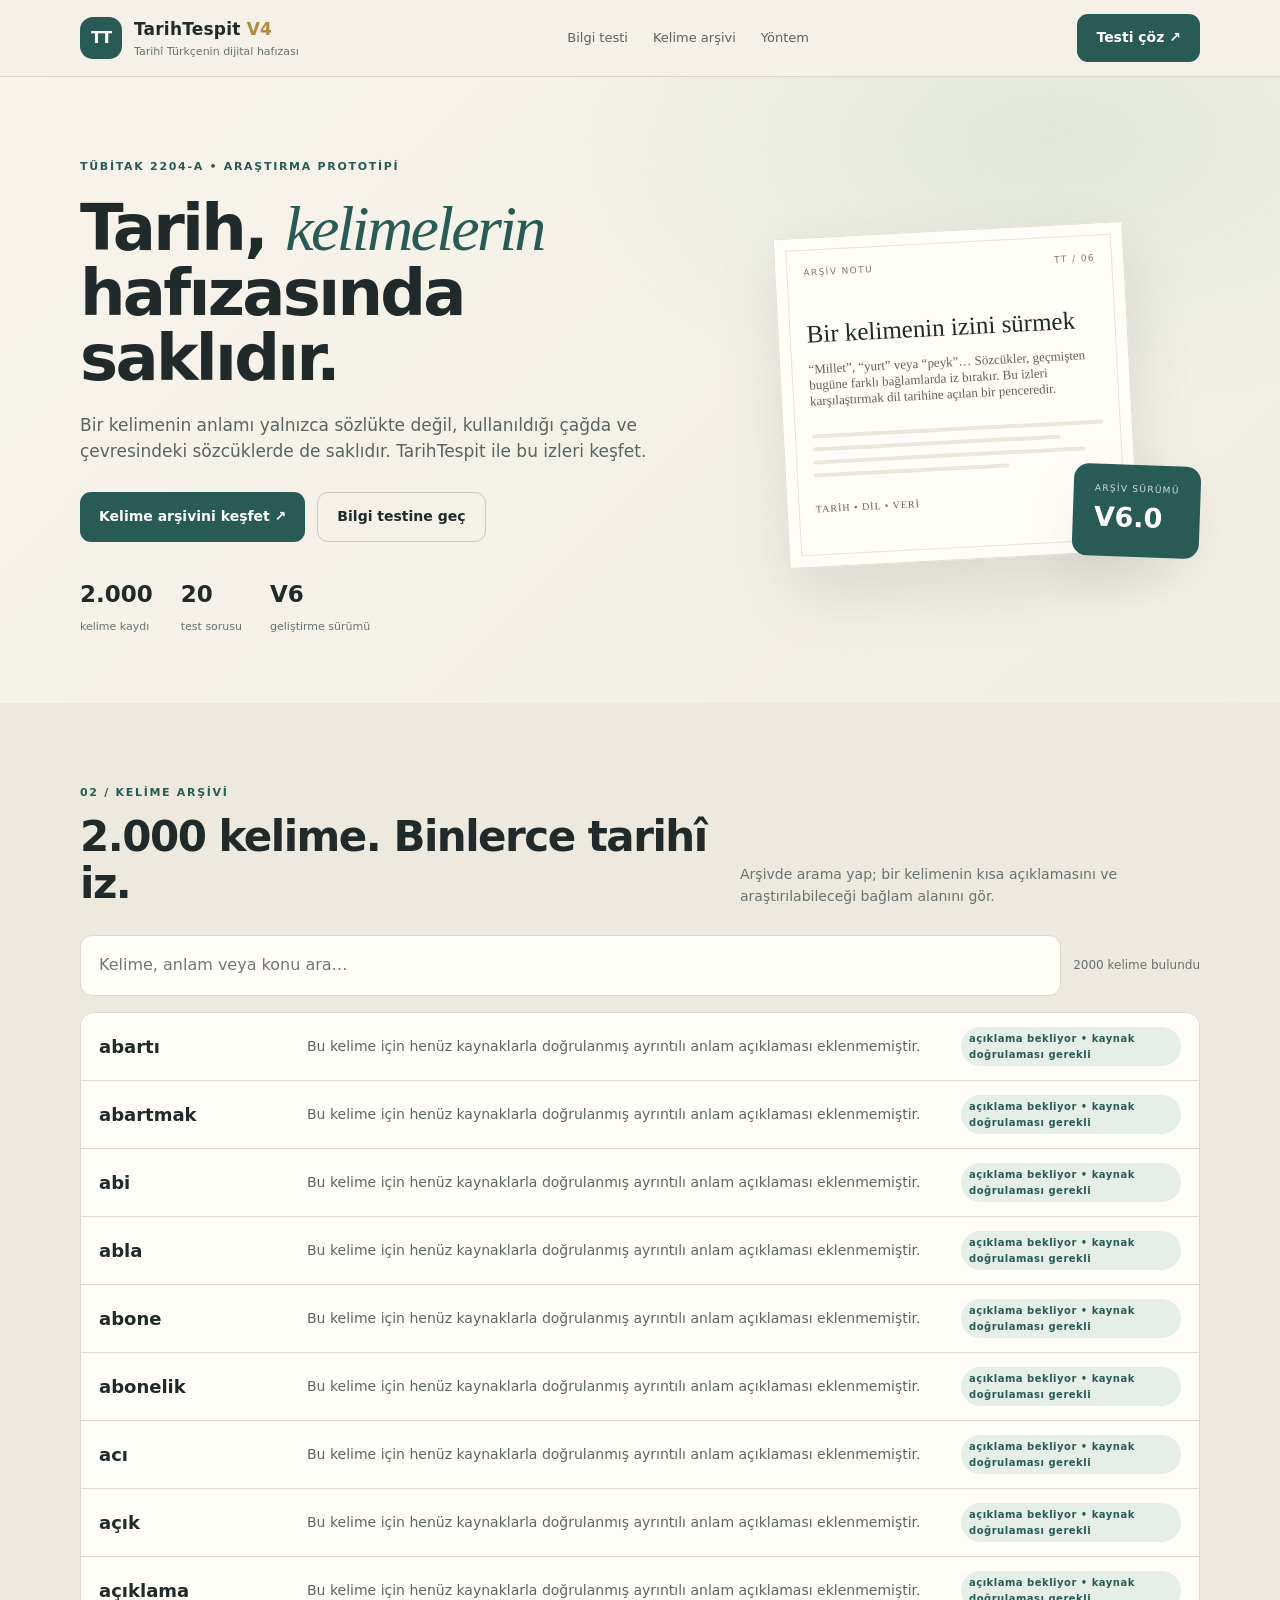
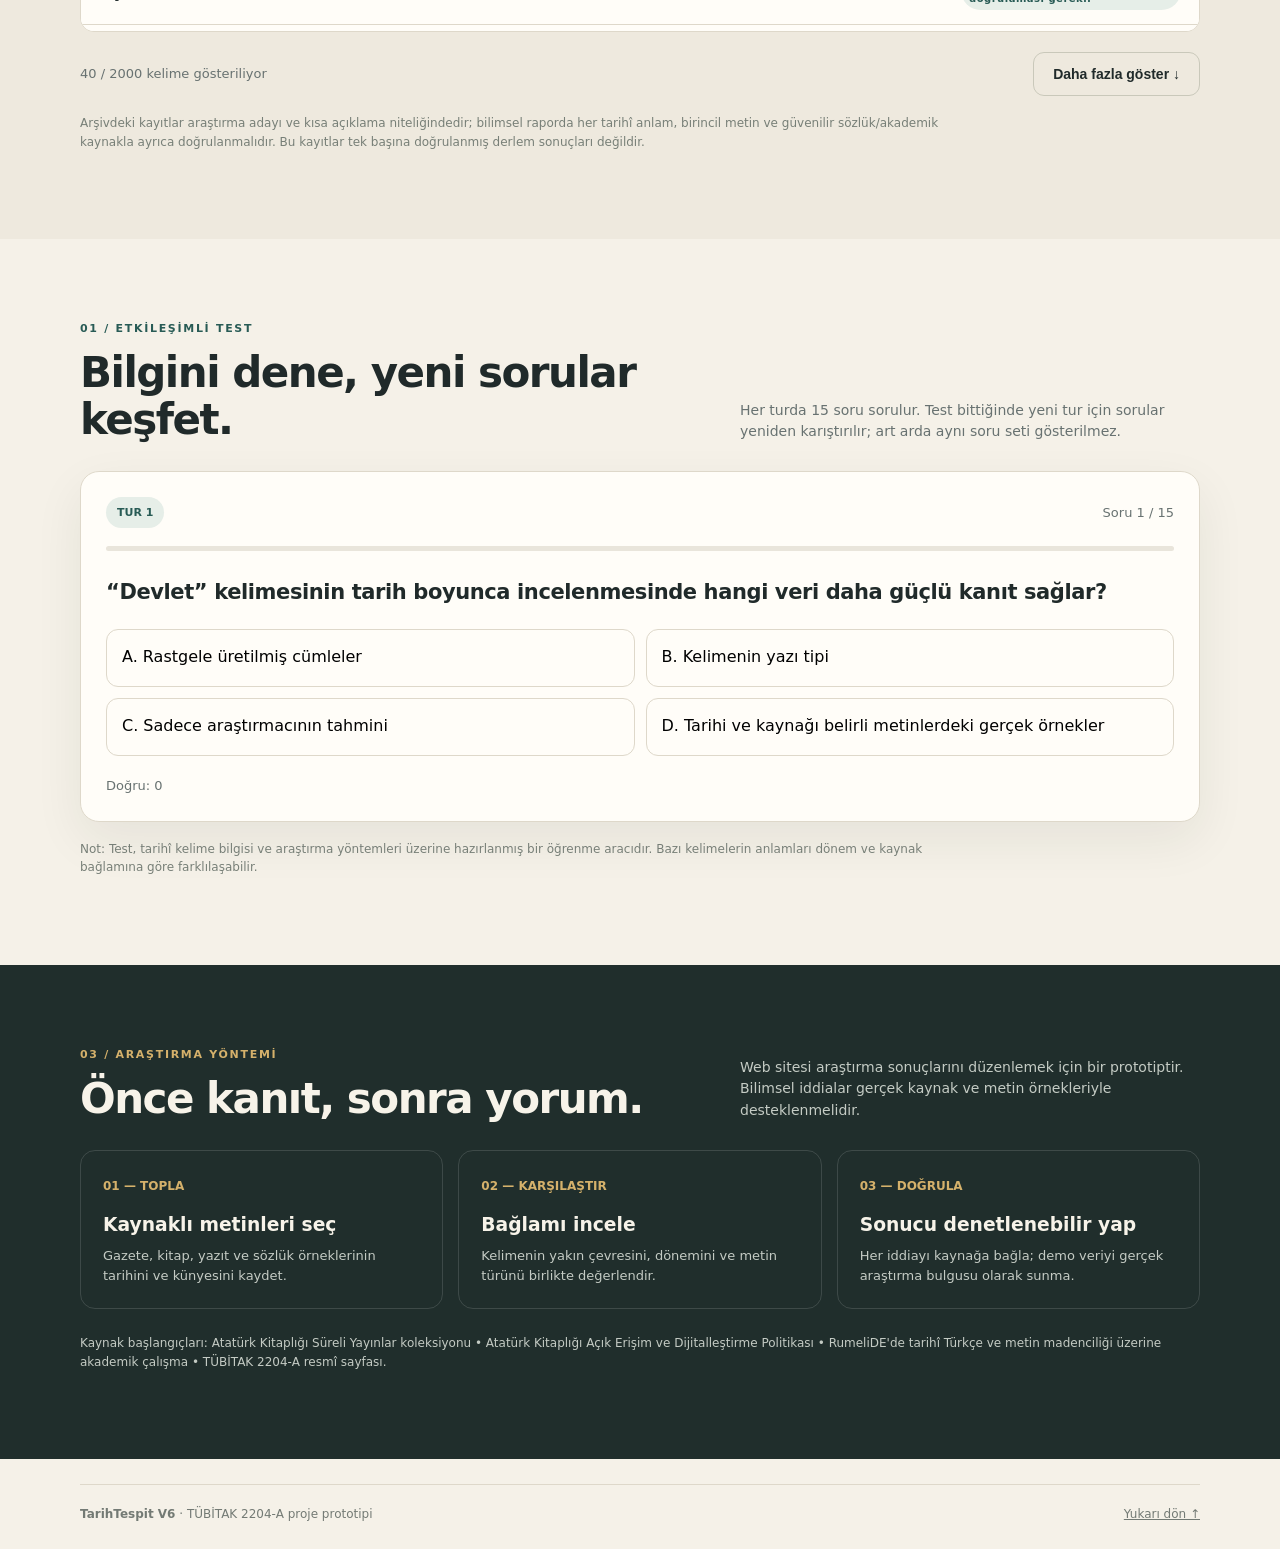
==== commit c636d3de: "Add files via upload" ====
--- a/index.html
+++ b/index.html
@@ -18,9 +18,9 @@
 
 <section class="section" id="test"><div class="wrap"><div class="sectionHead"><div><span class="eyebrow">01 / ETKİLEŞİMLİ TEST</span><h2>Bilgini dene, yeni sorular keşfet.</h2></div><p>Her turda 15 soru sorulur. Test bittiğinde yeni tur için sorular yeniden karıştırılır; art arda aynı soru seti gösterilmez.</p></div><div class="card" id="quizCard"><div id="quizPlay"><div class="testHead"><span class="pill" id="roundLabel">TUR 1</span><span class="score" id="counter">Soru 1 / 15</span></div><div class="progress"><span id="bar"></span></div><div class="question" id="question">Yükleniyor…</div><div class="answers" id="answers"></div><div class="explain" id="explain"></div><div class="testFoot"><span class="score" id="liveScore">Doğru: 0</span><button class="btn primary hidden" id="next">Sonraki soru →</button></div></div><div class="result hidden" id="quizResult"><span class="eyebrow">TUR TAMAMLANDI</span><div class="big" id="finalScore">0 / 15</div><p id="resultText">Güzel iş!</p><button class="btn primary" id="restart">Yeni test başlat ↻</button></div></div><p class="notice">Not: Test, tarihî kelime bilgisi ve araştırma yöntemleri üzerine hazırlanmış bir öğrenme aracıdır. Bazı kelimelerin anlamları dönem ve kaynak bağlamına göre farklılaşabilir.</p></div></section>
 <section class="section dark" id="yontem"><div class="wrap"><div class="sectionHead"><div><span class="eyebrow">03 / ARAŞTIRMA YÖNTEMİ</span><h2>Önce kanıt, sonra yorum.</h2></div><p>Web sitesi araştırma sonuçlarını düzenlemek için bir prototiptir. Bilimsel iddialar gerçek kaynak ve metin örnekleriyle desteklenmelidir.</p></div><div class="steps"><article class="step"><b>01 — TOPLA</b><h3>Kaynaklı metinleri seç</h3><p>Gazete, kitap, yazıt ve sözlük örneklerinin tarihini ve künyesini kaydet.</p></article><article class="step"><b>02 — KARŞILAŞTIR</b><h3>Bağlamı incele</h3><p>Kelimenin yakın çevresini, dönemini ve metin türünü birlikte değerlendir.</p></article><article class="step"><b>03 — DOĞRULA</b><h3>Sonucu denetlenebilir yap</h3><p>Her iddiayı kaynağa bağla; demo veriyi gerçek araştırma bulgusu olarak sunma.</p></article></div><p style="font-size:12px;color:#c4cbc4;margin-top:25px">Kaynak başlangıçları: Atatürk Kitaplığı Süreli Yayınlar koleksiyonu • Atatürk Kitaplığı Açık Erişim ve Dijitalleştirme Politikası • RumeliDE'de tarihî Türkçe ve metin madenciliği üzerine akademik çalışma • TÜBİTAK 2204-A resmî sayfası.</p></div></section>
-</main><footer><div class="wrap foot"><span><strong>TarihTespit V4</strong> · TÜBİTAK 2204-A proje prototipi</span><a href="#top">Yukarı dön ↑</a></div></footer>
+</main><footer><div class="wrap foot"><span><strong>TarihTespit V6</strong> · TÜBİTAK 2204-A proje prototipi</span><a href="#top">Yukarı dön ↑</a></div></footer>
 <script>
-const WORDS = [{"word":"abartı","meaning":"Türkçede kullanılan sözcük veya sözcük öbeği. Tarihî anlamı için dönem kaynaklarıyla ayrıca karşılaştırılmalıdır.","field":"genel söz varlığı • doğrulama adayı"},{"word":"abartmak","meaning":"Türkçede kullanılan sözcük veya sözcük öbeği. Tarihî anlamı için dönem kaynaklarıyla ayrıca karşılaştırılmalıdır.","field":"genel söz varlığı • doğrulama adayı"},{"word":"abi","meaning":"Günlük Türkçede kullanılan sözcük. Ayrıntılı anlamı ve tarihî kullanımı kaynaklardan doğrulanmalıdır.","field":"günlük Türkçe • doğrulama adayı"},{"word":"abla","meaning":"Günlük Türkçede kullanılan sözcük. Ayrıntılı anlamı ve tarihî kullanımı kaynaklardan doğrulanmalıdır.","field":"günlük Türkçe • doğrulama adayı"},{"word":"abone","meaning":"Türkçede kullanılan sözcük veya sözcük öbeği. Tarihî anlamı için dönem kaynaklarıyla ayrıca karşılaştırılmalıdır.","field":"genel söz varlığı • doğrulama adayı"},{"word":"abonelik","meaning":"Türkçede kullanılan sözcük veya sözcük öbeği. Tarihî anlamı için dönem kaynaklarıyla ayrıca karşılaştırılmalıdır.","field":"genel söz varlığı • doğrulama adayı"},{"word":"açık","meaning":"Günlük Türkçede kullanılan sözcük. Ayrıntılı anlamı ve tarihî kullanımı kaynaklardan doğrulanmalıdır.","field":"günlük Türkçe • doğrulama adayı"},{"word":"açıklama","meaning":"Türkçede kullanılan sözcük veya sözcük öbeği. Tarihî anlamı için dönem kaynaklarıyla ayrıca karşılaştırılmalıdır.","field":"genel söz varlığı • doğrulama adayı"},{"word":"açıklık","meaning":"Türkçede kullanılan sözcük veya sözcük öbeği. Tarihî anlamı için dönem kaynaklarıyla ayrıca karşılaştırılmalıdır.","field":"genel söz varlığı • doğrulama adayı"},{"word":"açılım","meaning":"Türkçede kullanılan sözcük veya sözcük öbeği. Tarihî anlamı için dönem kaynaklarıyla ayrıca karşılaştırılmalıdır.","field":"genel söz varlığı • doğrulama adayı"},{"word":"açılış","meaning":"Türkçede kullanılan sözcük veya sözcük öbeği. Tarihî anlamı için dönem kaynaklarıyla ayrıca karşılaştırılmalıdır.","field":"genel söz varlığı • doğrulama adayı"},{"word":"açısı","meaning":"Türkçede kullanılan sözcük veya sözcük öbeği. Tarihî anlamı için dönem kaynaklarıyla ayrıca karşılaştırılmalıdır.","field":"genel söz varlığı • doğrulama adayı"},{"word":"açlık","meaning":"Türkçede kullanılan sözcük veya sözcük öbeği. Tarihî anlamı için dönem kaynaklarıyla ayrıca karşılaştırılmalıdır.","field":"genel söz varlığı • doğrulama adayı"},{"word":"acı","meaning":"Günlük Türkçede kullanılan sözcük. Ayrıntılı anlamı ve tarihî kullanımı kaynaklardan doğrulanmalıdır.","field":"günlük Türkçe • doğrulama adayı"},{"word":"ad","meaning":"Günlük Türkçede kullanılan sözcük. Ayrıntılı anlamı ve tarihî kullanımı kaynaklardan doğrulanmalıdır.","field":"günlük Türkçe • doğrulama adayı"},{"word":"ada","meaning":"Günlük Türkçede kullanılan sözcük. Ayrıntılı anlamı ve tarihî kullanımı kaynaklardan doğrulanmalıdır.","field":"günlük Türkçe • doğrulama adayı"},{"word":"adalet","meaning":"Türkçede kullanılan sözcük veya sözcük öbeği. Tarihî anlamı için dönem kaynaklarıyla ayrıca karşılaştırılmalıdır.","field":"genel söz varlığı • doğrulama adayı"},{"word":"adam","meaning":"Günlük Türkçede kullanılan sözcük. Ayrıntılı anlamı ve tarihî kullanımı kaynaklardan doğrulanmalıdır.","field":"günlük Türkçe • doğrulama adayı"},{"word":"aday","meaning":"Günlük Türkçede kullanılan sözcük. Ayrıntılı anlamı ve tarihî kullanımı kaynaklardan doğrulanmalıdır.","field":"günlük Türkçe • doğrulama adayı"},{"word":"adet","meaning":"Günlük Türkçede kullanılan sözcük. Ayrıntılı anlamı ve tarihî kullanımı kaynaklardan doğrulanmalıdır.","field":"günlük Türkçe • doğrulama adayı"},{"word":"adım","meaning":"Günlük Türkçede kullanılan sözcük. Ayrıntılı anlamı ve tarihî kullanımı kaynaklardan doğrulanmalıdır.","field":"günlük Türkçe • doğrulama adayı"},{"word":"adımcı","meaning":"Türkçede kullanılan sözcük veya sözcük öbeği. Tarihî anlamı için dönem kaynaklarıyla ayrıca karşılaştırılmalıdır.","field":"genel söz varlığı • doğrulama adayı"},{"word":"adlandırılmak","meaning":"Türkçede kullanılan sözcük veya sözcük öbeği. Tarihî anlamı için dönem kaynaklarıyla ayrıca karşılaştırılmalıdır.","field":"genel söz varlığı • doğrulama adayı"},{"word":"adlandırma","meaning":"Türkçede kullanılan sözcük veya sözcük öbeği. Tarihî anlamı için dönem kaynaklarıyla ayrıca karşılaştırılmalıdır.","field":"genel söz varlığı • doğrulama adayı"},{"word":"adlandırmak","meaning":"Türkçede kullanılan sözcük veya sözcük öbeği. Tarihî anlamı için dönem kaynaklarıyla ayrıca karşılaştırılmalıdır.","field":"genel söz varlığı • doğrulama adayı"},{"word":"adres","meaning":"Günlük Türkçede kullanılan sözcük. Ayrıntılı anlamı ve tarihî kullanımı kaynaklardan doğrulanmalıdır.","field":"günlük Türkçe • doğrulama adayı"},{"word":"ağa","meaning":"büyük kardeş; saygı unvanı","field":"toplumsal unvanlar"},{"word":"ağabey","meaning":"Günlük Türkçede kullanılan sözcük. Ayrıntılı anlamı ve tarihî kullanımı kaynaklardan doğrulanmalıdır.","field":"günlük Türkçe • doğrulama adayı"},{"word":"ağabeylik","meaning":"Türkçede kullanılan sözcük veya sözcük öbeği. Tarihî anlamı için dönem kaynaklarıyla ayrıca karşılaştırılmalıdır.","field":"genel söz varlığı • doğrulama adayı"},{"word":"ağaç","meaning":"Günlük Türkçede kullanılan sözcük. Ayrıntılı anlamı ve tarihî kullanımı kaynaklardan doğrulanmalıdır.","field":"günlük Türkçe • doğrulama adayı"},{"word":"ağırlık","meaning":"Günlük Türkçede kullanılan sözcük. Ayrıntılı anlamı ve tarihî kullanımı kaynaklardan doğrulanmalıdır.","field":"günlük Türkçe • doğrulama adayı"},{"word":"ağıt","meaning":"ölüm ardından yakılan ezgi","field":"sözlü kültür"},{"word":"ağız","meaning":"Günlük Türkçede kullanılan sözcük. Ayrıntılı anlamı ve tarihî kullanımı kaynaklardan doğrulanmalıdır.","field":"günlük Türkçe • doğrulama adayı"},{"word":"ağlama","meaning":"Türkçede kullanılan sözcük veya sözcük öbeği. Tarihî anlamı için dönem kaynaklarıyla ayrıca karşılaştırılmalıdır.","field":"genel söz varlığı • doğrulama adayı"},{"word":"ağrı","meaning":"Günlük Türkçede kullanılan sözcük. Ayrıntılı anlamı ve tarihî kullanımı kaynaklardan doğrulanmalıdır.","field":"günlük Türkçe • doğrulama adayı"},{"word":"ağrılı","meaning":"Türkçede kullanılan sözcük veya sözcük öbeği. Tarihî anlamı için dönem kaynaklarıyla ayrıca karşılaştırılmalıdır.","field":"genel söz varlığı • doğrulama adayı"},{"word":"ağrısız","meaning":"Türkçede kullanılan sözcük veya sözcük öbeği. Tarihî anlamı için dönem kaynaklarıyla ayrıca karşılaştırılmalıdır.","field":"genel söz varlığı • doğrulama adayı"},{"word":"ahşap","meaning":"Günlük Türkçede kullanılan sözcük. Ayrıntılı anlamı ve tarihî kullanımı kaynaklardan doğrulanmalıdır.","field":"günlük Türkçe • doğrulama adayı"},{"word":"aile","meaning":"Günlük Türkçede kullanılan sözcük. Ayrıntılı anlamı ve tarihî kullanımı kaynaklardan doğrulanmalıdır.","field":"günlük Türkçe • doğrulama adayı"},{"word":"akarsu","meaning":"Günlük Türkçede kullanılan sözcük. Ayrıntılı anlamı ve tarihî kullanımı kaynaklardan doğrulanmalıdır.","field":"günlük Türkçe • doğrulama adayı"},{"word":"akçe","meaning":"Osmanlı gümüş parası","field":"ekonomi"},{"word":"akıl","meaning":"Günlük Türkçede kullanılan sözcük. Ayrıntılı anlamı ve tarihî kullanımı kaynaklardan doğrulanmalıdır.","field":"günlük Türkçe • doğrulama adayı"},{"word":"akıllı","meaning":"Türkçede kullanılan sözcük veya sözcük öbeği. Tarihî anlamı için dönem kaynaklarıyla ayrıca karşılaştırılmalıdır.","field":"genel söz varlığı • doğrulama adayı"},{"word":"akılsız","meaning":"Türkçede kullanılan sözcük veya sözcük öbeği. Tarihî anlamı için dönem kaynaklarıyla ayrıca karşılaştırılmalıdır.","field":"genel söz varlığı • doğrulama adayı"},{"word":"akış","meaning":"Türkçede kullanılan sözcük veya sözcük öbeği. Tarihî anlamı için dönem kaynaklarıyla ayrıca karşılaştırılmalıdır.","field":"genel söz varlığı • doğrulama adayı"},{"word":"akışkan","meaning":"Türkçede kullanılan sözcük veya sözcük öbeği. Tarihî anlamı için dönem kaynaklarıyla ayrıca karşılaştırılmalıdır.","field":"genel söz varlığı • doğrulama adayı"},{"word":"akraba","meaning":"Türkçede kullanılan sözcük veya sözcük öbeği. Tarihî anlamı için dönem kaynaklarıyla ayrıca karşılaştırılmalıdır.","field":"genel söz varlığı • doğrulama adayı"},{"word":"akrabalık","meaning":"Türkçede kullanılan sözcük veya sözcük öbeği. Tarihî anlamı için dönem kaynaklarıyla ayrıca karşılaştırılmalıdır.","field":"genel söz varlığı • doğrulama adayı"},{"word":"akşam","meaning":"Günlük Türkçede kullanılan sözcük. Ayrıntılı anlamı ve tarihî kullanımı kaynaklardan doğrulanmalıdır.","field":"günlük Türkçe • doğrulama adayı"},{"word":"aktarım","meaning":"Türkçede kullanılan sözcük veya sözcük öbeği. Tarihî anlamı için dönem kaynaklarıyla ayrıca karşılaştırılmalıdır.","field":"genel söz varlığı • doğrulama adayı"},{"word":"aktarmak","meaning":"Türkçede kullanılan sözcük veya sözcük öbeği. Tarihî anlamı için dönem kaynaklarıyla ayrıca karşılaştırılmalıdır.","field":"genel söz varlığı • doğrulama adayı"},{"word":"alan","meaning":"Günlük Türkçede kullanılan sözcük. Ayrıntılı anlamı ve tarihî kullanımı kaynaklardan doğrulanmalıdır.","field":"günlük Türkçe • doğrulama adayı"},{"word":"alanı","meaning":"Türkçede kullanılan sözcük veya sözcük öbeği. Tarihî anlamı için dönem kaynaklarıyla ayrıca karşılaştırılmalıdır.","field":"genel söz varlığı • doğrulama adayı"},{"word":"alanları","meaning":"Türkçede kullanılan sözcük veya sözcük öbeği. Tarihî anlamı için dönem kaynaklarıyla ayrıca karşılaştırılmalıdır.","field":"genel söz varlığı • doğrulama adayı"},{"word":"alet","meaning":"Günlük Türkçede kullanılan sözcük. Ayrıntılı anlamı ve tarihî kullanımı kaynaklardan doğrulanmalıdır.","field":"günlük Türkçe • doğrulama adayı"},{"word":"alıcı","meaning":"Türkçede kullanılan sözcük veya sözcük öbeği. Tarihî anlamı için dönem kaynaklarıyla ayrıca karşılaştırılmalıdır.","field":"genel söz varlığı • doğrulama adayı"},{"word":"alım","meaning":"Türkçede kullanılan sözcük veya sözcük öbeği. Tarihî anlamı için dönem kaynaklarıyla ayrıca karşılaştırılmalıdır.","field":"genel söz varlığı • doğrulama adayı"},{"word":"alın","meaning":"Günlük Türkçede kullanılan sözcük. Ayrıntılı anlamı ve tarihî kullanımı kaynaklardan doğrulanmalıdır.","field":"günlük Türkçe • doğrulama adayı"},{"word":"alışkanlık","meaning":"Türkçede kullanılan sözcük veya sözcük öbeği. Tarihî anlamı için dönem kaynaklarıyla ayrıca karşılaştırılmalıdır.","field":"genel söz varlığı • doğrulama adayı"},{"word":"alışkanlıklar","meaning":"Türkçede kullanılan sözcük veya sözcük öbeği. Tarihî anlamı için dönem kaynaklarıyla ayrıca karşılaştırılmalıdır.","field":"genel söz varlığı • doğrulama adayı"},{"word":"alıştırma","meaning":"Türkçede kullanılan sözcük veya sözcük öbeği. Tarihî anlamı için dönem kaynaklarıyla ayrıca karşılaştırılmalıdır.","field":"genel söz varlığı • doğrulama adayı"},{"word":"alıştırmak","meaning":"Türkçede kullanılan sözcük veya sözcük öbeği. Tarihî anlamı için dönem kaynaklarıyla ayrıca karşılaştırılmalıdır.","field":"genel söz varlığı • doğrulama adayı"},{"word":"alışveriş","meaning":"Günlük Türkçede kullanılan sözcük. Ayrıntılı anlamı ve tarihî kullanımı kaynaklardan doğrulanmalıdır.","field":"günlük Türkçe • doğrulama adayı"},{"word":"alışverişçi","meaning":"Türkçede kullanılan sözcük veya sözcük öbeği. Tarihî anlamı için dönem kaynaklarıyla ayrıca karşılaştırılmalıdır.","field":"genel söz varlığı • doğrulama adayı"},{"word":"alplik","meaning":"yiğitlik, kahramanlık","field":"destanlar"},{"word":"alt","meaning":"Günlük Türkçede kullanılan sözcük. Ayrıntılı anlamı ve tarihî kullanımı kaynaklardan doğrulanmalıdır.","field":"günlük Türkçe • doğrulama adayı"},{"word":"altın","meaning":"Günlük Türkçede kullanılan sözcük. Ayrıntılı anlamı ve tarihî kullanımı kaynaklardan doğrulanmalıdır.","field":"günlük Türkçe • doğrulama adayı"},{"word":"amaç","meaning":"Günlük Türkçede kullanılan sözcük. Ayrıntılı anlamı ve tarihî kullanımı kaynaklardan doğrulanmalıdır.","field":"günlük Türkçe • doğrulama adayı"},{"word":"amca","meaning":"Günlük Türkçede kullanılan sözcük. Ayrıntılı anlamı ve tarihî kullanımı kaynaklardan doğrulanmalıdır.","field":"günlük Türkçe • doğrulama adayı"},{"word":"an","meaning":"Günlük Türkçede kullanılan sözcük. Ayrıntılı anlamı ve tarihî kullanımı kaynaklardan doğrulanmalıdır.","field":"günlük Türkçe • doğrulama adayı"},{"word":"anahtar","meaning":"Günlük Türkçede kullanılan sözcük. Ayrıntılı anlamı ve tarihî kullanımı kaynaklardan doğrulanmalıdır.","field":"günlük Türkçe • doğrulama adayı"},{"word":"anaokulu","meaning":"Günlük Türkçede kullanılan sözcük. Ayrıntılı anlamı ve tarihî kullanımı kaynaklardan doğrulanmalıdır.","field":"günlük Türkçe • doğrulama adayı"},{"word":"and","meaning":"yemin","field":"hukuk ve gelenek"},{"word":"anlam","meaning":"Günlük Türkçede kullanılan sözcük. Ayrıntılı anlamı ve tarihî kullanımı kaynaklardan doğrulanmalıdır.","field":"günlük Türkçe • doğrulama adayı"},{"word":"anlaşma","meaning":"Türkçede kullanılan sözcük veya sözcük öbeği. Tarihî anlamı için dönem kaynaklarıyla ayrıca karşılaştırılmalıdır.","field":"genel söz varlığı • doğrulama adayı"},{"word":"anlaşmazlık","meaning":"Türkçede kullanılan sözcük veya sözcük öbeği. Tarihî anlamı için dönem kaynaklarıyla ayrıca karşılaştırılmalıdır.","field":"genel söz varlığı • doğrulama adayı"},{"word":"anlatı","meaning":"Türkçede kullanılan sözcük veya sözcük öbeği. Tarihî anlamı için dönem kaynaklarıyla ayrıca karşılaştırılmalıdır.","field":"genel söz varlığı • doğrulama adayı"},{"word":"anlatıcı","meaning":"Türkçede kullanılan sözcük veya sözcük öbeği. Tarihî anlamı için dönem kaynaklarıyla ayrıca karşılaştırılmalıdır.","field":"genel söz varlığı • doğrulama adayı"},{"word":"anlatım","meaning":"Türkçede kullanılan sözcük veya sözcük öbeği. Tarihî anlamı için dönem kaynaklarıyla ayrıca karşılaştırılmalıdır.","field":"genel söz varlığı • doğrulama adayı"},{"word":"anlayabilmek","meaning":"Türkçede kullanılan sözcük veya sözcük öbeği. Tarihî anlamı için dönem kaynaklarıyla ayrıca karşılaştırılmalıdır.","field":"genel söz varlığı • doğrulama adayı"},{"word":"anlayış","meaning":"Günlük Türkçede kullanılan sözcük. Ayrıntılı anlamı ve tarihî kullanımı kaynaklardan doğrulanmalıdır.","field":"günlük Türkçe • doğrulama adayı"},{"word":"anne","meaning":"Günlük Türkçede kullanılan sözcük. Ayrıntılı anlamı ve tarihî kullanımı kaynaklardan doğrulanmalıdır.","field":"günlük Türkçe • doğrulama adayı"},{"word":"anneanne","meaning":"Günlük Türkçede kullanılan sözcük. Ayrıntılı anlamı ve tarihî kullanımı kaynaklardan doğrulanmalıdır.","field":"günlük Türkçe • doğrulama adayı"},{"word":"apartman","meaning":"Günlük Türkçede kullanılan sözcük. Ayrıntılı anlamı ve tarihî kullanımı kaynaklardan doğrulanmalıdır.","field":"günlük Türkçe • doğrulama adayı"},{"word":"ara","meaning":"Günlük Türkçede kullanılan sözcük. Ayrıntılı anlamı ve tarihî kullanımı kaynaklardan doğrulanmalıdır.","field":"günlük Türkçe • doğrulama adayı"},{"word":"araba","meaning":"Günlük Türkçede kullanılan sözcük. Ayrıntılı anlamı ve tarihî kullanımı kaynaklardan doğrulanmalıdır.","field":"günlük Türkçe • doğrulama adayı"},{"word":"araç","meaning":"Günlük Türkçede kullanılan sözcük. Ayrıntılı anlamı ve tarihî kullanımı kaynaklardan doğrulanmalıdır.","field":"günlük Türkçe • doğrulama adayı"},{"word":"araçları","meaning":"Türkçede kullanılan sözcük veya sözcük öbeği. Tarihî anlamı için dönem kaynaklarıyla ayrıca karşılaştırılmalıdır.","field":"genel söz varlığı • doğrulama adayı"},{"word":"aracı","meaning":"Türkçede kullanılan sözcük veya sözcük öbeği. Tarihî anlamı için dönem kaynaklarıyla ayrıca karşılaştırılmalıdır.","field":"genel söz varlığı • doğrulama adayı"},{"word":"araştırma","meaning":"Günlük Türkçede kullanılan sözcük. Ayrıntılı anlamı ve tarihî kullanımı kaynaklardan doğrulanmalıdır.","field":"günlük Türkçe • doğrulama adayı"},{"word":"arayış","meaning":"Türkçede kullanılan sözcük veya sözcük öbeği. Tarihî anlamı için dönem kaynaklarıyla ayrıca karşılaştırılmalıdır.","field":"genel söz varlığı • doğrulama adayı"},{"word":"arayüz","meaning":"Türkçede kullanılan sözcük veya sözcük öbeği. Tarihî anlamı için dönem kaynaklarıyla ayrıca karşılaştırılmalıdır.","field":"genel söz varlığı • doğrulama adayı"},{"word":"arazi","meaning":"Günlük Türkçede kullanılan sözcük. Ayrıntılı anlamı ve tarihî kullanımı kaynaklardan doğrulanmalıdır.","field":"günlük Türkçe • doğrulama adayı"},{"word":"arı","meaning":"temiz; saf","field":"anlam genişlemesi"},{"word":"arıtma","meaning":"Türkçede kullanılan sözcük veya sözcük öbeği. Tarihî anlamı için dönem kaynaklarıyla ayrıca karşılaştırılmalıdır.","field":"genel söz varlığı • doğrulama adayı"},{"word":"arıtmak","meaning":"Türkçede kullanılan sözcük veya sözcük öbeği. Tarihî anlamı için dönem kaynaklarıyla ayrıca karşılaştırılmalıdır.","field":"genel söz varlığı • doğrulama adayı"},{"word":"arka","meaning":"Günlük Türkçede kullanılan sözcük. Ayrıntılı anlamı ve tarihî kullanımı kaynaklardan doğrulanmalıdır.","field":"günlük Türkçe • doğrulama adayı"},{"word":"arkadaş","meaning":"Günlük Türkçede kullanılan sözcük. Ayrıntılı anlamı ve tarihî kullanımı kaynaklardan doğrulanmalıdır.","field":"günlük Türkçe • doğrulama adayı"},{"word":"armağan","meaning":"hediye","field":"gündelik dil"},{"word":"armut","meaning":"Günlük Türkçede kullanılan sözcük. Ayrıntılı anlamı ve tarihî kullanımı kaynaklardan doğrulanmalıdır.","field":"günlük Türkçe • doğrulama adayı"},{"word":"artçı","meaning":"Türkçede kullanılan sözcük veya sözcük öbeği. Tarihî anlamı için dönem kaynaklarıyla ayrıca karşılaştırılmalıdır.","field":"genel söz varlığı • doğrulama adayı"},{"word":"artış","meaning":"Günlük Türkçede kullanılan sözcük. Ayrıntılı anlamı ve tarihî kullanımı kaynaklardan doğrulanmalıdır.","field":"günlük Türkçe • doğrulama adayı"},{"word":"artışlı","meaning":"Türkçede kullanılan sözcük veya sözcük öbeği. Tarihî anlamı için dönem kaynaklarıyla ayrıca karşılaştırılmalıdır.","field":"genel söz varlığı • doğrulama adayı"},{"word":"aşama","meaning":"Günlük Türkçede kullanılan sözcük. Ayrıntılı anlamı ve tarihî kullanımı kaynaklardan doğrulanmalıdır.","field":"günlük Türkçe • doğrulama adayı"},{"word":"aşk","meaning":"Günlük Türkçede kullanılan sözcük. Ayrıntılı anlamı ve tarihî kullanımı kaynaklardan doğrulanmalıdır.","field":"günlük Türkçe • doğrulama adayı"},{"word":"asansör","meaning":"Günlük Türkçede kullanılan sözcük. Ayrıntılı anlamı ve tarihî kullanımı kaynaklardan doğrulanmalıdır.","field":"günlük Türkçe • doğrulama adayı"},{"word":"asena","meaning":"dişi kurt; mitolojik ad","field":"mitoloji"},{"word":"asıl","meaning":"Günlük Türkçede kullanılan sözcük. Ayrıntılı anlamı ve tarihî kullanımı kaynaklardan doğrulanmalıdır.","field":"günlük Türkçe • doğrulama adayı"},{"word":"asistan","meaning":"Türkçede kullanılan sözcük veya sözcük öbeği. Tarihî anlamı için dönem kaynaklarıyla ayrıca karşılaştırılmalıdır.","field":"genel söz varlığı • doğrulama adayı"},{"word":"asistanlık","meaning":"Türkçede kullanılan sözcük veya sözcük öbeği. Tarihî anlamı için dönem kaynaklarıyla ayrıca karşılaştırılmalıdır.","field":"genel söz varlığı • doğrulama adayı"},{"word":"asker","meaning":"Günlük Türkçede kullanılan sözcük. Ayrıntılı anlamı ve tarihî kullanımı kaynaklardan doğrulanmalıdır.","field":"günlük Türkçe • doğrulama adayı"},{"word":"askı","meaning":"Günlük Türkçede kullanılan sözcük. Ayrıntılı anlamı ve tarihî kullanımı kaynaklardan doğrulanmalıdır.","field":"günlük Türkçe • doğrulama adayı"},{"word":"aslan","meaning":"Günlük Türkçede kullanılan sözcük. Ayrıntılı anlamı ve tarihî kullanımı kaynaklardan doğrulanmalıdır.","field":"günlük Türkçe • doğrulama adayı"},{"word":"at","meaning":"Günlük Türkçede kullanılan sözcük. Ayrıntılı anlamı ve tarihî kullanımı kaynaklardan doğrulanmalıdır.","field":"günlük Türkçe • doğrulama adayı"},{"word":"atabey","meaning":"şehzade eğitmeni/yöneticisi","field":"devlet kurumları"},{"word":"ateş","meaning":"Günlük Türkçede kullanılan sözcük. Ayrıntılı anlamı ve tarihî kullanımı kaynaklardan doğrulanmalıdır.","field":"günlük Türkçe • doğrulama adayı"},{"word":"atılgan","meaning":"Türkçede kullanılan sözcük veya sözcük öbeği. Tarihî anlamı için dönem kaynaklarıyla ayrıca karşılaştırılmalıdır.","field":"genel söz varlığı • doğrulama adayı"},{"word":"atılım","meaning":"Türkçede kullanılan sözcük veya sözcük öbeği. Tarihî anlamı için dönem kaynaklarıyla ayrıca karşılaştırılmalıdır.","field":"genel söz varlığı • doğrulama adayı"},{"word":"atış","meaning":"Günlük Türkçede kullanılan sözcük. Ayrıntılı anlamı ve tarihî kullanımı kaynaklardan doğrulanmalıdır.","field":"günlük Türkçe • doğrulama adayı"},{"word":"atkı","meaning":"Günlük Türkçede kullanılan sözcük. Ayrıntılı anlamı ve tarihî kullanımı kaynaklardan doğrulanmalıdır.","field":"günlük Türkçe • doğrulama adayı"},{"word":"atlamaklı","meaning":"Türkçede kullanılan sözcük veya sözcük öbeği. Tarihî anlamı için dönem kaynaklarıyla ayrıca karşılaştırılmalıdır.","field":"genel söz varlığı • doğrulama adayı"},{"word":"atlet","meaning":"Günlük Türkçede kullanılan sözcük. Ayrıntılı anlamı ve tarihî kullanımı kaynaklardan doğrulanmalıdır.","field":"günlük Türkçe • doğrulama adayı"},{"word":"atölye","meaning":"Türkçede kullanılan sözcük veya sözcük öbeği. Tarihî anlamı için dönem kaynaklarıyla ayrıca karşılaştırılmalıdır.","field":"genel söz varlığı • doğrulama adayı"},{"word":"avcı","meaning":"Günlük Türkçede kullanılan sözcük. Ayrıntılı anlamı ve tarihî kullanımı kaynaklardan doğrulanmalıdır.","field":"günlük Türkçe • doğrulama adayı"},{"word":"avukat","meaning":"Türkçede kullanılan sözcük veya sözcük öbeği. Tarihî anlamı için dönem kaynaklarıyla ayrıca karşılaştırılmalıdır.","field":"genel söz varlığı • doğrulama adayı"},{"word":"avukatlık","meaning":"Türkçede kullanılan sözcük veya sözcük öbeği. Tarihî anlamı için dönem kaynaklarıyla ayrıca karşılaştırılmalıdır.","field":"genel söz varlığı • doğrulama adayı"},{"word":"ay","meaning":"Günlük Türkçede kullanılan sözcük. Ayrıntılı anlamı ve tarihî kullanımı kaynaklardan doğrulanmalıdır.","field":"günlük Türkçe • doğrulama adayı"},{"word":"ayak","meaning":"Günlük Türkçede kullanılan sözcük. Ayrıntılı anlamı ve tarihî kullanımı kaynaklardan doğrulanmalıdır.","field":"günlük Türkçe • doğrulama adayı"},{"word":"ayakkabı","meaning":"Günlük Türkçede kullanılan sözcük. Ayrıntılı anlamı ve tarihî kullanımı kaynaklardan doğrulanmalıdır.","field":"günlük Türkçe • doğrulama adayı"},{"word":"ayı","meaning":"Günlük Türkçede kullanılan sözcük. Ayrıntılı anlamı ve tarihî kullanımı kaynaklardan doğrulanmalıdır.","field":"günlük Türkçe • doğrulama adayı"},{"word":"ayırıcı","meaning":"Türkçede kullanılan sözcük veya sözcük öbeği. Tarihî anlamı için dönem kaynaklarıyla ayrıca karşılaştırılmalıdır.","field":"genel söz varlığı • doğrulama adayı"},{"word":"ayna","meaning":"Günlük Türkçede kullanılan sözcük. Ayrıntılı anlamı ve tarihî kullanımı kaynaklardan doğrulanmalıdır.","field":"günlük Türkçe • doğrulama adayı"},{"word":"ayran","meaning":"Günlük Türkçede kullanılan sözcük. Ayrıntılı anlamı ve tarihî kullanımı kaynaklardan doğrulanmalıdır.","field":"günlük Türkçe • doğrulama adayı"},{"word":"ayrılık","meaning":"Türkçede kullanılan sözcük veya sözcük öbeği. Tarihî anlamı için dönem kaynaklarıyla ayrıca karşılaştırılmalıdır.","field":"genel söz varlığı • doğrulama adayı"},{"word":"ayrım","meaning":"Türkçede kullanılan sözcük veya sözcük öbeği. Tarihî anlamı için dönem kaynaklarıyla ayrıca karşılaştırılmalıdır.","field":"genel söz varlığı • doğrulama adayı"},{"word":"ayrıntı","meaning":"Türkçede kullanılan sözcük veya sözcük öbeği. Tarihî anlamı için dönem kaynaklarıyla ayrıca karşılaştırılmalıdır.","field":"genel söz varlığı • doğrulama adayı"},{"word":"ayrıntılı","meaning":"Türkçede kullanılan sözcük veya sözcük öbeği. Tarihî anlamı için dönem kaynaklarıyla ayrıca karşılaştırılmalıdır.","field":"genel söz varlığı • doğrulama adayı"},{"word":"ayrıştırma","meaning":"Türkçede kullanılan sözcük veya sözcük öbeği. Tarihî anlamı için dönem kaynaklarıyla ayrıca karşılaştırılmalıdır.","field":"genel söz varlığı • doğrulama adayı"},{"word":"ayukı","meaning":"eski Türklerde yönetim/hükûmet","field":"tarihî kurumlar"},{"word":"baba","meaning":"Günlük Türkçede kullanılan sözcük. Ayrıntılı anlamı ve tarihî kullanımı kaynaklardan doğrulanmalıdır.","field":"günlük Türkçe • doğrulama adayı"},{"word":"babaanne","meaning":"Günlük Türkçede kullanılan sözcük. Ayrıntılı anlamı ve tarihî kullanımı kaynaklardan doğrulanmalıdır.","field":"günlük Türkçe • doğrulama adayı"},{"word":"baca","meaning":"Günlük Türkçede kullanılan sözcük. Ayrıntılı anlamı ve tarihî kullanımı kaynaklardan doğrulanmalıdır.","field":"günlük Türkçe • doğrulama adayı"},{"word":"bacak","meaning":"Günlük Türkçede kullanılan sözcük. Ayrıntılı anlamı ve tarihî kullanımı kaynaklardan doğrulanmalıdır.","field":"günlük Türkçe • doğrulama adayı"},{"word":"bağ","meaning":"Türkçede kullanılan sözcük veya sözcük öbeği. Tarihî anlamı için dönem kaynaklarıyla ayrıca karşılaştırılmalıdır.","field":"genel söz varlığı • doğrulama adayı"},{"word":"bağış","meaning":"Türkçede kullanılan sözcük veya sözcük öbeği. Tarihî anlamı için dönem kaynaklarıyla ayrıca karşılaştırılmalıdır.","field":"genel söz varlığı • doğrulama adayı"},{"word":"bağışçı","meaning":"Türkçede kullanılan sözcük veya sözcük öbeği. Tarihî anlamı için dönem kaynaklarıyla ayrıca karşılaştırılmalıdır.","field":"genel söz varlığı • doğrulama adayı"},{"word":"bağışlamak","meaning":"Türkçede kullanılan sözcük veya sözcük öbeği. Tarihî anlamı için dönem kaynaklarıyla ayrıca karşılaştırılmalıdır.","field":"genel söz varlığı • doğrulama adayı"},{"word":"bağlaç","meaning":"Türkçede kullanılan sözcük veya sözcük öbeği. Tarihî anlamı için dönem kaynaklarıyla ayrıca karşılaştırılmalıdır.","field":"genel söz varlığı • doğrulama adayı"},{"word":"bağlam","meaning":"Türkçede kullanılan sözcük veya sözcük öbeği. Tarihî anlamı için dönem kaynaklarıyla ayrıca karşılaştırılmalıdır.","field":"genel söz varlığı • doğrulama adayı"},{"word":"bağlama","meaning":"Türkçede kullanılan sözcük veya sözcük öbeği. Tarihî anlamı için dönem kaynaklarıyla ayrıca karşılaştırılmalıdır.","field":"genel söz varlığı • doğrulama adayı"},{"word":"bağlanma","meaning":"Türkçede kullanılan sözcük veya sözcük öbeği. Tarihî anlamı için dönem kaynaklarıyla ayrıca karşılaştırılmalıdır.","field":"genel söz varlığı • doğrulama adayı"},{"word":"bağlayıcı","meaning":"Türkçede kullanılan sözcük veya sözcük öbeği. Tarihî anlamı için dönem kaynaklarıyla ayrıca karşılaştırılmalıdır.","field":"genel söz varlığı • doğrulama adayı"},{"word":"bahar","meaning":"Günlük Türkçede kullanılan sözcük. Ayrıntılı anlamı ve tarihî kullanımı kaynaklardan doğrulanmalıdır.","field":"günlük Türkçe • doğrulama adayı"},{"word":"bahçe","meaning":"Günlük Türkçede kullanılan sözcük. Ayrıntılı anlamı ve tarihî kullanımı kaynaklardan doğrulanmalıdır.","field":"günlük Türkçe • doğrulama adayı"},{"word":"bakanlık","meaning":"Günlük Türkçede kullanılan sözcük. Ayrıntılı anlamı ve tarihî kullanımı kaynaklardan doğrulanmalıdır.","field":"günlük Türkçe • doğrulama adayı"},{"word":"bakıcı","meaning":"Türkçede kullanılan sözcük veya sözcük öbeği. Tarihî anlamı için dönem kaynaklarıyla ayrıca karşılaştırılmalıdır.","field":"genel söz varlığı • doğrulama adayı"},{"word":"bakım","meaning":"Türkçede kullanılan sözcük veya sözcük öbeği. Tarihî anlamı için dönem kaynaklarıyla ayrıca karşılaştırılmalıdır.","field":"genel söz varlığı • doğrulama adayı"},{"word":"bakımlı","meaning":"Türkçede kullanılan sözcük veya sözcük öbeği. Tarihî anlamı için dönem kaynaklarıyla ayrıca karşılaştırılmalıdır.","field":"genel söz varlığı • doğrulama adayı"},{"word":"bakımsız","meaning":"Türkçede kullanılan sözcük veya sözcük öbeği. Tarihî anlamı için dönem kaynaklarıyla ayrıca karşılaştırılmalıdır.","field":"genel söz varlığı • doğrulama adayı"},{"word":"bakış","meaning":"Günlük Türkçede kullanılan sözcük. Ayrıntılı anlamı ve tarihî kullanımı kaynaklardan doğrulanmalıdır.","field":"günlük Türkçe • doğrulama adayı"},{"word":"bakkal","meaning":"Günlük Türkçede kullanılan sözcük. Ayrıntılı anlamı ve tarihî kullanımı kaynaklardan doğrulanmalıdır.","field":"günlük Türkçe • doğrulama adayı"},{"word":"bal","meaning":"Günlük Türkçede kullanılan sözcük. Ayrıntılı anlamı ve tarihî kullanımı kaynaklardan doğrulanmalıdır.","field":"günlük Türkçe • doğrulama adayı"},{"word":"balık","meaning":"Günlük Türkçede kullanılan sözcük. Ayrıntılı anlamı ve tarihî kullanımı kaynaklardan doğrulanmalıdır.","field":"günlük Türkçe • doğrulama adayı"},{"word":"balıkçı","meaning":"Günlük Türkçede kullanılan sözcük. Ayrıntılı anlamı ve tarihî kullanımı kaynaklardan doğrulanmalıdır.","field":"günlük Türkçe • doğrulama adayı"},{"word":"balıkçılık","meaning":"Türkçede kullanılan sözcük veya sözcük öbeği. Tarihî anlamı için dönem kaynaklarıyla ayrıca karşılaştırılmalıdır.","field":"genel söz varlığı • doğrulama adayı"},{"word":"balıkhane","meaning":"Türkçede kullanılan sözcük veya sözcük öbeği. Tarihî anlamı için dönem kaynaklarıyla ayrıca karşılaştırılmalıdır.","field":"genel söz varlığı • doğrulama adayı"},{"word":"balina","meaning":"Günlük Türkçede kullanılan sözcük. Ayrıntılı anlamı ve tarihî kullanımı kaynaklardan doğrulanmalıdır.","field":"günlük Türkçe • doğrulama adayı"},{"word":"balkon","meaning":"Günlük Türkçede kullanılan sözcük. Ayrıntılı anlamı ve tarihî kullanımı kaynaklardan doğrulanmalıdır.","field":"günlük Türkçe • doğrulama adayı"},{"word":"balon","meaning":"Günlük Türkçede kullanılan sözcük. Ayrıntılı anlamı ve tarihî kullanımı kaynaklardan doğrulanmalıdır.","field":"günlük Türkçe • doğrulama adayı"},{"word":"banyo","meaning":"Günlük Türkçede kullanılan sözcük. Ayrıntılı anlamı ve tarihî kullanımı kaynaklardan doğrulanmalıdır.","field":"günlük Türkçe • doğrulama adayı"},{"word":"bardak","meaning":"Günlük Türkçede kullanılan sözcük. Ayrıntılı anlamı ve tarihî kullanımı kaynaklardan doğrulanmalıdır.","field":"günlük Türkçe • doğrulama adayı"},{"word":"barınak","meaning":"Türkçede kullanılan sözcük veya sözcük öbeği. Tarihî anlamı için dönem kaynaklarıyla ayrıca karşılaştırılmalıdır.","field":"genel söz varlığı • doğrulama adayı"},{"word":"barınma","meaning":"Türkçede kullanılan sözcük veya sözcük öbeği. Tarihî anlamı için dönem kaynaklarıyla ayrıca karşılaştırılmalıdır.","field":"genel söz varlığı • doğrulama adayı"},{"word":"barış","meaning":"Günlük Türkçede kullanılan sözcük. Ayrıntılı anlamı ve tarihî kullanımı kaynaklardan doğrulanmalıdır.","field":"günlük Türkçe • doğrulama adayı"},{"word":"barışçıl","meaning":"Türkçede kullanılan sözcük veya sözcük öbeği. Tarihî anlamı için dönem kaynaklarıyla ayrıca karşılaştırılmalıdır.","field":"genel söz varlığı • doğrulama adayı"},{"word":"bark","meaning":"ev, yapı; mezar anıtı bağlamı","field":"eski Türkçe"},{"word":"baş","meaning":"Günlük Türkçede kullanılan sözcük. Ayrıntılı anlamı ve tarihî kullanımı kaynaklardan doğrulanmalıdır.","field":"günlük Türkçe • doğrulama adayı"},{"word":"başarı","meaning":"Günlük Türkçede kullanılan sözcük. Ayrıntılı anlamı ve tarihî kullanımı kaynaklardan doğrulanmalıdır.","field":"günlük Türkçe • doğrulama adayı"},{"word":"başarılılık","meaning":"Türkçede kullanılan sözcük veya sözcük öbeği. Tarihî anlamı için dönem kaynaklarıyla ayrıca karşılaştırılmalıdır.","field":"genel söz varlığı • doğrulama adayı"},{"word":"başarıyla","meaning":"Türkçede kullanılan sözcük veya sözcük öbeği. Tarihî anlamı için dönem kaynaklarıyla ayrıca karşılaştırılmalıdır.","field":"genel söz varlığı • doğrulama adayı"},{"word":"başbuğ","meaning":"önder, komutan","field":"askerî unvanlar"},{"word":"başı","meaning":"Türkçede kullanılan sözcük veya sözcük öbeği. Tarihî anlamı için dönem kaynaklarıyla ayrıca karşılaştırılmalıdır.","field":"genel söz varlığı • doğrulama adayı"},{"word":"başkan","meaning":"Günlük Türkçede kullanılan sözcük. Ayrıntılı anlamı ve tarihî kullanımı kaynaklardan doğrulanmalıdır.","field":"günlük Türkçe • doğrulama adayı"},{"word":"başlangıç","meaning":"Türkçede kullanılan sözcük veya sözcük öbeği. Tarihî anlamı için dönem kaynaklarıyla ayrıca karşılaştırılmalıdır.","field":"genel söz varlığı • doğrulama adayı"},{"word":"başlangıçta","meaning":"Türkçede kullanılan sözcük veya sözcük öbeği. Tarihî anlamı için dönem kaynaklarıyla ayrıca karşılaştırılmalıdır.","field":"genel söz varlığı • doğrulama adayı"},{"word":"başlık","meaning":"Türkçede kullanılan sözcük veya sözcük öbeği. Tarihî anlamı için dönem kaynaklarıyla ayrıca karşılaştırılmalıdır.","field":"genel söz varlığı • doğrulama adayı"},{"word":"başparmak","meaning":"Günlük Türkçede kullanılan sözcük. Ayrıntılı anlamı ve tarihî kullanımı kaynaklardan doğrulanmalıdır.","field":"günlük Türkçe • doğrulama adayı"},{"word":"başvurmak","meaning":"Türkçede kullanılan sözcük veya sözcük öbeği. Tarihî anlamı için dönem kaynaklarıyla ayrıca karşılaştırılmalıdır.","field":"genel söz varlığı • doğrulama adayı"},{"word":"başvuru","meaning":"Türkçede kullanılan sözcük veya sözcük öbeği. Tarihî anlamı için dönem kaynaklarıyla ayrıca karşılaştırılmalıdır.","field":"genel söz varlığı • doğrulama adayı"},{"word":"basamak","meaning":"Günlük Türkçede kullanılan sözcük. Ayrıntılı anlamı ve tarihî kullanımı kaynaklardan doğrulanmalıdır.","field":"günlük Türkçe • doğrulama adayı"},{"word":"basın","meaning":"Türkçede kullanılan sözcük veya sözcük öbeği. Tarihî anlamı için dönem kaynaklarıyla ayrıca karşılaştırılmalıdır.","field":"genel söz varlığı • doğrulama adayı"},{"word":"basınç","meaning":"Türkçede kullanılan sözcük veya sözcük öbeği. Tarihî anlamı için dönem kaynaklarıyla ayrıca karşılaştırılmalıdır.","field":"genel söz varlığı • doğrulama adayı"},{"word":"basketbol","meaning":"Günlük Türkçede kullanılan sözcük. Ayrıntılı anlamı ve tarihî kullanımı kaynaklardan doğrulanmalıdır.","field":"günlük Türkçe • doğrulama adayı"},{"word":"baskı","meaning":"Günlük Türkçede kullanılan sözcük. Ayrıntılı anlamı ve tarihî kullanımı kaynaklardan doğrulanmalıdır.","field":"günlük Türkçe • doğrulama adayı"},{"word":"batarya","meaning":"Türkçede kullanılan sözcük veya sözcük öbeği. Tarihî anlamı için dönem kaynaklarıyla ayrıca karşılaştırılmalıdır.","field":"genel söz varlığı • doğrulama adayı"},{"word":"batı","meaning":"Günlük Türkçede kullanılan sözcük. Ayrıntılı anlamı ve tarihî kullanımı kaynaklardan doğrulanmalıdır.","field":"günlük Türkçe • doğrulama adayı"},{"word":"battaniye","meaning":"Günlük Türkçede kullanılan sözcük. Ayrıntılı anlamı ve tarihî kullanımı kaynaklardan doğrulanmalıdır.","field":"günlük Türkçe • doğrulama adayı"},{"word":"bay","meaning":"zengin; günümüzde hitap","field":"hitap biçimleri"},{"word":"bayan","meaning":"Günlük Türkçede kullanılan sözcük. Ayrıntılı anlamı ve tarihî kullanımı kaynaklardan doğrulanmalıdır.","field":"günlük Türkçe • doğrulama adayı"},{"word":"bayındır","meaning":"mamur, gelişmiş","field":"şehir ve yerleşim"},{"word":"bayındırlık","meaning":"Türkçede kullanılan sözcük veya sözcük öbeği. Tarihî anlamı için dönem kaynaklarıyla ayrıca karşılaştırılmalıdır.","field":"genel söz varlığı • doğrulama adayı"},{"word":"bayilik","meaning":"Türkçede kullanılan sözcük veya sözcük öbeği. Tarihî anlamı için dönem kaynaklarıyla ayrıca karşılaştırılmalıdır.","field":"genel söz varlığı • doğrulama adayı"},{"word":"bayrak","meaning":"Günlük Türkçede kullanılan sözcük. Ayrıntılı anlamı ve tarihî kullanımı kaynaklardan doğrulanmalıdır.","field":"günlük Türkçe • doğrulama adayı"},{"word":"bayram","meaning":"Günlük Türkçede kullanılan sözcük. Ayrıntılı anlamı ve tarihî kullanımı kaynaklardan doğrulanmalıdır.","field":"günlük Türkçe • doğrulama adayı"},{"word":"bebek","meaning":"Günlük Türkçede kullanılan sözcük. Ayrıntılı anlamı ve tarihî kullanımı kaynaklardan doğrulanmalıdır.","field":"günlük Türkçe • doğrulama adayı"},{"word":"beceri","meaning":"Türkçede kullanılan sözcük veya sözcük öbeği. Tarihî anlamı için dönem kaynaklarıyla ayrıca karşılaştırılmalıdır.","field":"genel söz varlığı • doğrulama adayı"},{"word":"becerikli","meaning":"Türkçede kullanılan sözcük veya sözcük öbeği. Tarihî anlamı için dönem kaynaklarıyla ayrıca karşılaştırılmalıdır.","field":"genel söz varlığı • doğrulama adayı"},{"word":"beceriksiz","meaning":"Türkçede kullanılan sözcük veya sözcük öbeği. Tarihî anlamı için dönem kaynaklarıyla ayrıca karşılaştırılmalıdır.","field":"genel söz varlığı • doğrulama adayı"},{"word":"bedel","meaning":"Türkçede kullanılan sözcük veya sözcük öbeği. Tarihî anlamı için dönem kaynaklarıyla ayrıca karşılaştırılmalıdır.","field":"genel söz varlığı • doğrulama adayı"},{"word":"bedelli","meaning":"Türkçede kullanılan sözcük veya sözcük öbeği. Tarihî anlamı için dönem kaynaklarıyla ayrıca karşılaştırılmalıdır.","field":"genel söz varlığı • doğrulama adayı"},{"word":"bedelsiz","meaning":"Türkçede kullanılan sözcük veya sözcük öbeği. Tarihî anlamı için dönem kaynaklarıyla ayrıca karşılaştırılmalıdır.","field":"genel söz varlığı • doğrulama adayı"},{"word":"beden","meaning":"Günlük Türkçede kullanılan sözcük. Ayrıntılı anlamı ve tarihî kullanımı kaynaklardan doğrulanmalıdır.","field":"günlük Türkçe • doğrulama adayı"},{"word":"beg/bey","meaning":"yönetici, soylu unvanı","field":"unvanlar"},{"word":"bekçi","meaning":"Günlük Türkçede kullanılan sözcük. Ayrıntılı anlamı ve tarihî kullanımı kaynaklardan doğrulanmalıdır.","field":"günlük Türkçe • doğrulama adayı"},{"word":"bekleyiş","meaning":"Türkçede kullanılan sözcük veya sözcük öbeği. Tarihî anlamı için dönem kaynaklarıyla ayrıca karşılaştırılmalıdır.","field":"genel söz varlığı • doğrulama adayı"},{"word":"belge","meaning":"Günlük Türkçede kullanılan sözcük. Ayrıntılı anlamı ve tarihî kullanımı kaynaklardan doğrulanmalıdır.","field":"günlük Türkçe • doğrulama adayı"},{"word":"bellek","meaning":"Türkçede kullanılan sözcük veya sözcük öbeği. Tarihî anlamı için dönem kaynaklarıyla ayrıca karşılaştırılmalıdır.","field":"genel söz varlığı • doğrulama adayı"},{"word":"benlik","meaning":"Türkçede kullanılan sözcük veya sözcük öbeği. Tarihî anlamı için dönem kaynaklarıyla ayrıca karşılaştırılmalıdır.","field":"genel söz varlığı • doğrulama adayı"},{"word":"benzerlik","meaning":"Türkçede kullanılan sözcük veya sözcük öbeği. Tarihî anlamı için dönem kaynaklarıyla ayrıca karşılaştırılmalıdır.","field":"genel söz varlığı • doğrulama adayı"},{"word":"berber","meaning":"Günlük Türkçede kullanılan sözcük. Ayrıntılı anlamı ve tarihî kullanımı kaynaklardan doğrulanmalıdır.","field":"günlük Türkçe • doğrulama adayı"},{"word":"bereket","meaning":"Türkçede kullanılan sözcük veya sözcük öbeği. Tarihî anlamı için dönem kaynaklarıyla ayrıca karşılaştırılmalıdır.","field":"genel söz varlığı • doğrulama adayı"},{"word":"bereketli","meaning":"Türkçede kullanılan sözcük veya sözcük öbeği. Tarihî anlamı için dönem kaynaklarıyla ayrıca karşılaştırılmalıdır.","field":"genel söz varlığı • doğrulama adayı"},{"word":"berk","meaning":"sağlam, güçlü","field":"kişi adları ve sıfatlar"},{"word":"besin","meaning":"Günlük Türkçede kullanılan sözcük. Ayrıntılı anlamı ve tarihî kullanımı kaynaklardan doğrulanmalıdır.","field":"günlük Türkçe • doğrulama adayı"},{"word":"beslenme","meaning":"Türkçede kullanılan sözcük veya sözcük öbeği. Tarihî anlamı için dönem kaynaklarıyla ayrıca karşılaştırılmalıdır.","field":"genel söz varlığı • doğrulama adayı"},{"word":"beslenmek","meaning":"Türkçede kullanılan sözcük veya sözcük öbeği. Tarihî anlamı için dönem kaynaklarıyla ayrıca karşılaştırılmalıdır.","field":"genel söz varlığı • doğrulama adayı"},{"word":"besleyici","meaning":"Türkçede kullanılan sözcük veya sözcük öbeği. Tarihî anlamı için dönem kaynaklarıyla ayrıca karşılaştırılmalıdır.","field":"genel söz varlığı • doğrulama adayı"},{"word":"betimleme","meaning":"Türkçede kullanılan sözcük veya sözcük öbeği. Tarihî anlamı için dönem kaynaklarıyla ayrıca karşılaştırılmalıdır.","field":"genel söz varlığı • doğrulama adayı"},{"word":"betimlemek","meaning":"Türkçede kullanılan sözcük veya sözcük öbeği. Tarihî anlamı için dönem kaynaklarıyla ayrıca karşılaştırılmalıdır.","field":"genel söz varlığı • doğrulama adayı"},{"word":"bey","meaning":"Günlük Türkçede kullanılan sözcük. Ayrıntılı anlamı ve tarihî kullanımı kaynaklardan doğrulanmalıdır.","field":"günlük Türkçe • doğrulama adayı"},{"word":"beyan","meaning":"Günlük Türkçede kullanılan sözcük. Ayrıntılı anlamı ve tarihî kullanımı kaynaklardan doğrulanmalıdır.","field":"günlük Türkçe • doğrulama adayı"},{"word":"beyazlık","meaning":"Türkçede kullanılan sözcük veya sözcük öbeği. Tarihî anlamı için dönem kaynaklarıyla ayrıca karşılaştırılmalıdır.","field":"genel söz varlığı • doğrulama adayı"},{"word":"beyefendi","meaning":"Günlük Türkçede kullanılan sözcük. Ayrıntılı anlamı ve tarihî kullanımı kaynaklardan doğrulanmalıdır.","field":"günlük Türkçe • doğrulama adayı"},{"word":"beyin","meaning":"Günlük Türkçede kullanılan sözcük. Ayrıntılı anlamı ve tarihî kullanımı kaynaklardan doğrulanmalıdır.","field":"günlük Türkçe • doğrulama adayı"},{"word":"bıçak","meaning":"Günlük Türkçede kullanılan sözcük. Ayrıntılı anlamı ve tarihî kullanımı kaynaklardan doğrulanmalıdır.","field":"günlük Türkçe • doğrulama adayı"},{"word":"bıyık","meaning":"Günlük Türkçede kullanılan sözcük. Ayrıntılı anlamı ve tarihî kullanımı kaynaklardan doğrulanmalıdır.","field":"günlük Türkçe • doğrulama adayı"},{"word":"biber","meaning":"Günlük Türkçede kullanılan sözcük. Ayrıntılı anlamı ve tarihî kullanımı kaynaklardan doğrulanmalıdır.","field":"günlük Türkçe • doğrulama adayı"},{"word":"biçim","meaning":"Günlük Türkçede kullanılan sözcük. Ayrıntılı anlamı ve tarihî kullanımı kaynaklardan doğrulanmalıdır.","field":"günlük Türkçe • doğrulama adayı"},{"word":"bildirim","meaning":"Türkçede kullanılan sözcük veya sözcük öbeği. Tarihî anlamı için dönem kaynaklarıyla ayrıca karşılaştırılmalıdır.","field":"genel söz varlığı • doğrulama adayı"},{"word":"bildirmek","meaning":"Türkçede kullanılan sözcük veya sözcük öbeği. Tarihî anlamı için dönem kaynaklarıyla ayrıca karşılaştırılmalıdır.","field":"genel söz varlığı • doğrulama adayı"},{"word":"bilgelik","meaning":"Türkçede kullanılan sözcük veya sözcük öbeği. Tarihî anlamı için dönem kaynaklarıyla ayrıca karşılaştırılmalıdır.","field":"genel söz varlığı • doğrulama adayı"},{"word":"bilgi","meaning":"Günlük Türkçede kullanılan sözcük. Ayrıntılı anlamı ve tarihî kullanımı kaynaklardan doğrulanmalıdır.","field":"günlük Türkçe • doğrulama adayı"},{"word":"bilgiçlik","meaning":"Türkçede kullanılan sözcük veya sözcük öbeği. Tarihî anlamı için dönem kaynaklarıyla ayrıca karşılaştırılmalıdır.","field":"genel söz varlığı • doğrulama adayı"},{"word":"bilgili","meaning":"Türkçede kullanılan sözcük veya sözcük öbeği. Tarihî anlamı için dönem kaynaklarıyla ayrıca karşılaştırılmalıdır.","field":"genel söz varlığı • doğrulama adayı"},{"word":"bilgisayar","meaning":"Günlük Türkçede kullanılan sözcük. Ayrıntılı anlamı ve tarihî kullanımı kaynaklardan doğrulanmalıdır.","field":"günlük Türkçe • doğrulama adayı"},{"word":"bilgisizlik","meaning":"Türkçede kullanılan sözcük veya sözcük öbeği. Tarihî anlamı için dönem kaynaklarıyla ayrıca karşılaştırılmalıdır.","field":"genel söz varlığı • doğrulama adayı"},{"word":"bilim","meaning":"Günlük Türkçede kullanılan sözcük. Ayrıntılı anlamı ve tarihî kullanımı kaynaklardan doğrulanmalıdır.","field":"günlük Türkçe • doğrulama adayı"},{"word":"bilimsel","meaning":"Türkçede kullanılan sözcük veya sözcük öbeği. Tarihî anlamı için dönem kaynaklarıyla ayrıca karşılaştırılmalıdır.","field":"genel söz varlığı • doğrulama adayı"},{"word":"bilimsellik","meaning":"Türkçede kullanılan sözcük veya sözcük öbeği. Tarihî anlamı için dönem kaynaklarıyla ayrıca karşılaştırılmalıdır.","field":"genel söz varlığı • doğrulama adayı"},{"word":"bilinç","meaning":"Türkçede kullanılan sözcük veya sözcük öbeği. Tarihî anlamı için dönem kaynaklarıyla ayrıca karşılaştırılmalıdır.","field":"genel söz varlığı • doğrulama adayı"},{"word":"bilinçli","meaning":"Türkçede kullanılan sözcük veya sözcük öbeği. Tarihî anlamı için dönem kaynaklarıyla ayrıca karşılaştırılmalıdır.","field":"genel söz varlığı • doğrulama adayı"},{"word":"bilinçsiz","meaning":"Türkçede kullanılan sözcük veya sözcük öbeği. Tarihî anlamı için dönem kaynaklarıyla ayrıca karşılaştırılmalıdır.","field":"genel söz varlığı • doğrulama adayı"},{"word":"bilmece","meaning":"Günlük Türkçede kullanılan sözcük. Ayrıntılı anlamı ve tarihî kullanımı kaynaklardan doğrulanmalıdır.","field":"günlük Türkçe • doğrulama adayı"},{"word":"bina","meaning":"Günlük Türkçede kullanılan sözcük. Ayrıntılı anlamı ve tarihî kullanımı kaynaklardan doğrulanmalıdır.","field":"günlük Türkçe • doğrulama adayı"},{"word":"biniş","meaning":"Türkçede kullanılan sözcük veya sözcük öbeği. Tarihî anlamı için dönem kaynaklarıyla ayrıca karşılaştırılmalıdır.","field":"genel söz varlığı • doğrulama adayı"},{"word":"birey","meaning":"Günlük Türkçede kullanılan sözcük. Ayrıntılı anlamı ve tarihî kullanımı kaynaklardan doğrulanmalıdır.","field":"günlük Türkçe • doğrulama adayı"},{"word":"birikim","meaning":"Türkçede kullanılan sözcük veya sözcük öbeği. Tarihî anlamı için dönem kaynaklarıyla ayrıca karşılaştırılmalıdır.","field":"genel söz varlığı • doğrulama adayı"},{"word":"birikimli","meaning":"Türkçede kullanılan sözcük veya sözcük öbeği. Tarihî anlamı için dönem kaynaklarıyla ayrıca karşılaştırılmalıdır.","field":"genel söz varlığı • doğrulama adayı"},{"word":"birim","meaning":"Günlük Türkçede kullanılan sözcük. Ayrıntılı anlamı ve tarihî kullanımı kaynaklardan doğrulanmalıdır.","field":"günlük Türkçe • doğrulama adayı"},{"word":"birimi","meaning":"Türkçede kullanılan sözcük veya sözcük öbeği. Tarihî anlamı için dönem kaynaklarıyla ayrıca karşılaştırılmalıdır.","field":"genel söz varlığı • doğrulama adayı"},{"word":"birlik","meaning":"Günlük Türkçede kullanılan sözcük. Ayrıntılı anlamı ve tarihî kullanımı kaynaklardan doğrulanmalıdır.","field":"günlük Türkçe • doğrulama adayı"},{"word":"bisiklet","meaning":"Günlük Türkçede kullanılan sözcük. Ayrıntılı anlamı ve tarihî kullanımı kaynaklardan doğrulanmalıdır.","field":"günlük Türkçe • doğrulama adayı"},{"word":"bitig","meaning":"yazı, kitap, belge","field":"yazı kültürü"},{"word":"bitiriş","meaning":"Türkçede kullanılan sözcük veya sözcük öbeği. Tarihî anlamı için dönem kaynaklarıyla ayrıca karşılaştırılmalıdır.","field":"genel söz varlığı • doğrulama adayı"},{"word":"bitki","meaning":"Günlük Türkçede kullanılan sözcük. Ayrıntılı anlamı ve tarihî kullanımı kaynaklardan doğrulanmalıdır.","field":"günlük Türkçe • doğrulama adayı"},{"word":"bitkisel","meaning":"Türkçede kullanılan sözcük veya sözcük öbeği. Tarihî anlamı için dönem kaynaklarıyla ayrıca karşılaştırılmalıdır.","field":"genel söz varlığı • doğrulama adayı"},{"word":"böcek","meaning":"Günlük Türkçede kullanılan sözcük. Ayrıntılı anlamı ve tarihî kullanımı kaynaklardan doğrulanmalıdır.","field":"günlük Türkçe • doğrulama adayı"},{"word":"bölge","meaning":"Günlük Türkçede kullanılan sözcük. Ayrıntılı anlamı ve tarihî kullanımı kaynaklardan doğrulanmalıdır.","field":"günlük Türkçe • doğrulama adayı"},{"word":"bölgeleri","meaning":"Türkçede kullanılan sözcük veya sözcük öbeği. Tarihî anlamı için dönem kaynaklarıyla ayrıca karşılaştırılmalıdır.","field":"genel söz varlığı • doğrulama adayı"},{"word":"bölüm","meaning":"Günlük Türkçede kullanılan sözcük. Ayrıntılı anlamı ve tarihî kullanımı kaynaklardan doğrulanmalıdır.","field":"günlük Türkçe • doğrulama adayı"},{"word":"bölünme","meaning":"Türkçede kullanılan sözcük veya sözcük öbeği. Tarihî anlamı için dönem kaynaklarıyla ayrıca karşılaştırılmalıdır.","field":"genel söz varlığı • doğrulama adayı"},{"word":"bölünmek","meaning":"Türkçede kullanılan sözcük veya sözcük öbeği. Tarihî anlamı için dönem kaynaklarıyla ayrıca karşılaştırılmalıdır.","field":"genel söz varlığı • doğrulama adayı"},{"word":"bölüştürmek","meaning":"Türkçede kullanılan sözcük veya sözcük öbeği. Tarihî anlamı için dönem kaynaklarıyla ayrıca karşılaştırılmalıdır.","field":"genel söz varlığı • doğrulama adayı"},{"word":"bodun","meaning":"halk, topluluk","field":"toplum"},{"word":"boğaz","meaning":"Günlük Türkçede kullanılan sözcük. Ayrıntılı anlamı ve tarihî kullanımı kaynaklardan doğrulanmalıdır.","field":"günlük Türkçe • doğrulama adayı"},{"word":"boşluk","meaning":"Türkçede kullanılan sözcük veya sözcük öbeği. Tarihî anlamı için dönem kaynaklarıyla ayrıca karşılaştırılmalıdır.","field":"genel söz varlığı • doğrulama adayı"},{"word":"boy","meaning":"soy/topluluk; fiziksel uzunluk","field":"çok anlamlılık"},{"word":"boyacı","meaning":"Günlük Türkçede kullanılan sözcük. Ayrıntılı anlamı ve tarihî kullanımı kaynaklardan doğrulanmalıdır.","field":"günlük Türkçe • doğrulama adayı"},{"word":"boylam","meaning":"Türkçede kullanılan sözcük veya sözcük öbeği. Tarihî anlamı için dönem kaynaklarıyla ayrıca karşılaştırılmalıdır.","field":"genel söz varlığı • doğrulama adayı"},{"word":"boylamsal","meaning":"Türkçede kullanılan sözcük veya sözcük öbeği. Tarihî anlamı için dönem kaynaklarıyla ayrıca karşılaştırılmalıdır.","field":"genel söz varlığı • doğrulama adayı"},{"word":"boyun","meaning":"Günlük Türkçede kullanılan sözcük. Ayrıntılı anlamı ve tarihî kullanımı kaynaklardan doğrulanmalıdır.","field":"günlük Türkçe • doğrulama adayı"},{"word":"boyut","meaning":"Günlük Türkçede kullanılan sözcük. Ayrıntılı anlamı ve tarihî kullanımı kaynaklardan doğrulanmalıdır.","field":"günlük Türkçe • doğrulama adayı"},{"word":"bugün","meaning":"Günlük Türkçede kullanılan sözcük. Ayrıntılı anlamı ve tarihî kullanımı kaynaklardan doğrulanmalıdır.","field":"günlük Türkçe • doğrulama adayı"},{"word":"buluş","meaning":"Türkçede kullanılan sözcük veya sözcük öbeği. Tarihî anlamı için dönem kaynaklarıyla ayrıca karşılaştırılmalıdır.","field":"genel söz varlığı • doğrulama adayı"},{"word":"buluşma","meaning":"Türkçede kullanılan sözcük veya sözcük öbeği. Tarihî anlamı için dönem kaynaklarıyla ayrıca karşılaştırılmalıdır.","field":"genel söz varlığı • doğrulama adayı"},{"word":"bulut","meaning":"Günlük Türkçede kullanılan sözcük. Ayrıntılı anlamı ve tarihî kullanımı kaynaklardan doğrulanmalıdır.","field":"günlük Türkçe • doğrulama adayı"},{"word":"bulutlu","meaning":"Türkçede kullanılan sözcük veya sözcük öbeği. Tarihî anlamı için dönem kaynaklarıyla ayrıca karşılaştırılmalıdır.","field":"genel söz varlığı • doğrulama adayı"},{"word":"bura","meaning":"Günlük Türkçede kullanılan sözcük. Ayrıntılı anlamı ve tarihî kullanımı kaynaklardan doğrulanmalıdır.","field":"günlük Türkçe • doğrulama adayı"},{"word":"burası","meaning":"Günlük Türkçede kullanılan sözcük. Ayrıntılı anlamı ve tarihî kullanımı kaynaklardan doğrulanmalıdır.","field":"günlük Türkçe • doğrulama adayı"},{"word":"burun","meaning":"Günlük Türkçede kullanılan sözcük. Ayrıntılı anlamı ve tarihî kullanımı kaynaklardan doğrulanmalıdır.","field":"günlük Türkçe • doğrulama adayı"},{"word":"buruşuk","meaning":"Türkçede kullanılan sözcük veya sözcük öbeği. Tarihî anlamı için dönem kaynaklarıyla ayrıca karşılaştırılmalıdır.","field":"genel söz varlığı • doğrulama adayı"},{"word":"buyruk","meaning":"emir; tarihî görevli/unvan","field":"devlet dili"},{"word":"büyüklük","meaning":"Türkçede kullanılan sözcük veya sözcük öbeği. Tarihî anlamı için dönem kaynaklarıyla ayrıca karşılaştırılmalıdır.","field":"genel söz varlığı • doğrulama adayı"},{"word":"büyüme","meaning":"Türkçede kullanılan sözcük veya sözcük öbeği. Tarihî anlamı için dönem kaynaklarıyla ayrıca karşılaştırılmalıdır.","field":"genel söz varlığı • doğrulama adayı"},{"word":"büyütmek","meaning":"Türkçede kullanılan sözcük veya sözcük öbeği. Tarihî anlamı için dönem kaynaklarıyla ayrıca karşılaştırılmalıdır.","field":"genel söz varlığı • doğrulama adayı"},{"word":"buz","meaning":"Günlük Türkçede kullanılan sözcük. Ayrıntılı anlamı ve tarihî kullanımı kaynaklardan doğrulanmalıdır.","field":"günlük Türkçe • doğrulama adayı"},{"word":"buzdolabı","meaning":"Günlük Türkçede kullanılan sözcük. Ayrıntılı anlamı ve tarihî kullanımı kaynaklardan doğrulanmalıdır.","field":"günlük Türkçe • doğrulama adayı"},{"word":"çaba","meaning":"Günlük Türkçede kullanılan sözcük. Ayrıntılı anlamı ve tarihî kullanımı kaynaklardan doğrulanmalıdır.","field":"günlük Türkçe • doğrulama adayı"},{"word":"çabuk","meaning":"Günlük Türkçede kullanılan sözcük. Ayrıntılı anlamı ve tarihî kullanımı kaynaklardan doğrulanmalıdır.","field":"günlük Türkçe • doğrulama adayı"},{"word":"çadır","meaning":"Günlük Türkçede kullanılan sözcük. Ayrıntılı anlamı ve tarihî kullanımı kaynaklardan doğrulanmalıdır.","field":"günlük Türkçe • doğrulama adayı"},{"word":"çalışma","meaning":"Günlük Türkçede kullanılan sözcük. Ayrıntılı anlamı ve tarihî kullanımı kaynaklardan doğrulanmalıdır.","field":"günlük Türkçe • doğrulama adayı"},{"word":"çam","meaning":"Günlük Türkçede kullanılan sözcük. Ayrıntılı anlamı ve tarihî kullanımı kaynaklardan doğrulanmalıdır.","field":"günlük Türkçe • doğrulama adayı"},{"word":"çamur","meaning":"Günlük Türkçede kullanılan sözcük. Ayrıntılı anlamı ve tarihî kullanımı kaynaklardan doğrulanmalıdır.","field":"günlük Türkçe • doğrulama adayı"},{"word":"çanta","meaning":"Günlük Türkçede kullanılan sözcük. Ayrıntılı anlamı ve tarihî kullanımı kaynaklardan doğrulanmalıdır.","field":"günlük Türkçe • doğrulama adayı"},{"word":"çatal","meaning":"Günlük Türkçede kullanılan sözcük. Ayrıntılı anlamı ve tarihî kullanımı kaynaklardan doğrulanmalıdır.","field":"günlük Türkçe • doğrulama adayı"},{"word":"çatı","meaning":"Günlük Türkçede kullanılan sözcük. Ayrıntılı anlamı ve tarihî kullanımı kaynaklardan doğrulanmalıdır.","field":"günlük Türkçe • doğrulama adayı"},{"word":"çav","meaning":"ün, şöhret; haber","field":"iletişim"},{"word":"çay","meaning":"Günlük Türkçede kullanılan sözcük. Ayrıntılı anlamı ve tarihî kullanımı kaynaklardan doğrulanmalıdır.","field":"günlük Türkçe • doğrulama adayı"},{"word":"çaydanlık","meaning":"Günlük Türkçede kullanılan sözcük. Ayrıntılı anlamı ve tarihî kullanımı kaynaklardan doğrulanmalıdır.","field":"günlük Türkçe • doğrulama adayı"},{"word":"çayır","meaning":"Günlük Türkçede kullanılan sözcük. Ayrıntılı anlamı ve tarihî kullanımı kaynaklardan doğrulanmalıdır.","field":"günlük Türkçe • doğrulama adayı"},{"word":"çekiç","meaning":"Günlük Türkçede kullanılan sözcük. Ayrıntılı anlamı ve tarihî kullanımı kaynaklardan doğrulanmalıdır.","field":"günlük Türkçe • doğrulama adayı"},{"word":"çekici","meaning":"Türkçede kullanılan sözcük veya sözcük öbeği. Tarihî anlamı için dönem kaynaklarıyla ayrıca karşılaştırılmalıdır.","field":"genel söz varlığı • doğrulama adayı"},{"word":"çekmece","meaning":"Günlük Türkçede kullanılan sözcük. Ayrıntılı anlamı ve tarihî kullanımı kaynaklardan doğrulanmalıdır.","field":"günlük Türkçe • doğrulama adayı"},{"word":"çember","meaning":"Günlük Türkçede kullanılan sözcük. Ayrıntılı anlamı ve tarihî kullanımı kaynaklardan doğrulanmalıdır.","field":"günlük Türkçe • doğrulama adayı"},{"word":"çene","meaning":"Günlük Türkçede kullanılan sözcük. Ayrıntılı anlamı ve tarihî kullanımı kaynaklardan doğrulanmalıdır.","field":"günlük Türkçe • doğrulama adayı"},{"word":"çerçeve","meaning":"Günlük Türkçede kullanılan sözcük. Ayrıntılı anlamı ve tarihî kullanımı kaynaklardan doğrulanmalıdır.","field":"günlük Türkçe • doğrulama adayı"},{"word":"çeri","meaning":"asker","field":"askerî dil"},{"word":"çeşit","meaning":"Günlük Türkçede kullanılan sözcük. Ayrıntılı anlamı ve tarihî kullanımı kaynaklardan doğrulanmalıdır.","field":"günlük Türkçe • doğrulama adayı"},{"word":"çeşme","meaning":"Günlük Türkçede kullanılan sözcük. Ayrıntılı anlamı ve tarihî kullanımı kaynaklardan doğrulanmalıdır.","field":"günlük Türkçe • doğrulama adayı"},{"word":"çevgan","meaning":"atlı oyun sopası; oyun","field":"spor tarihi"},{"word":"çevre","meaning":"Günlük Türkçede kullanılan sözcük. Ayrıntılı anlamı ve tarihî kullanımı kaynaklardan doğrulanmalıdır.","field":"günlük Türkçe • doğrulama adayı"},{"word":"çığır","meaning":"yol/iz; yeni yöntem anlamı","field":"mecazlaşma"},{"word":"çıkar","meaning":"Günlük Türkçede kullanılan sözcük. Ayrıntılı anlamı ve tarihî kullanımı kaynaklardan doğrulanmalıdır.","field":"günlük Türkçe • doğrulama adayı"},{"word":"çıkış","meaning":"Günlük Türkçede kullanılan sözcük. Ayrıntılı anlamı ve tarihî kullanımı kaynaklardan doğrulanmalıdır.","field":"günlük Türkçe • doğrulama adayı"},{"word":"çınar","meaning":"ağaç; uzun ömür simgesi","field":"mecazlar"},{"word":"çiçek","meaning":"Günlük Türkçede kullanılan sözcük. Ayrıntılı anlamı ve tarihî kullanımı kaynaklardan doğrulanmalıdır.","field":"günlük Türkçe • doğrulama adayı"},{"word":"çift","meaning":"Günlük Türkçede kullanılan sözcük. Ayrıntılı anlamı ve tarihî kullanımı kaynaklardan doğrulanmalıdır.","field":"günlük Türkçe • doğrulama adayı"},{"word":"çiftçi","meaning":"Günlük Türkçede kullanılan sözcük. Ayrıntılı anlamı ve tarihî kullanımı kaynaklardan doğrulanmalıdır.","field":"günlük Türkçe • doğrulama adayı"},{"word":"çikolata","meaning":"Günlük Türkçede kullanılan sözcük. Ayrıntılı anlamı ve tarihî kullanımı kaynaklardan doğrulanmalıdır.","field":"günlük Türkçe • doğrulama adayı"},{"word":"çilek","meaning":"Günlük Türkçede kullanılan sözcük. Ayrıntılı anlamı ve tarihî kullanımı kaynaklardan doğrulanmalıdır.","field":"günlük Türkçe • doğrulama adayı"},{"word":"çim","meaning":"Günlük Türkçede kullanılan sözcük. Ayrıntılı anlamı ve tarihî kullanımı kaynaklardan doğrulanmalıdır.","field":"günlük Türkçe • doğrulama adayı"},{"word":"çimen","meaning":"Günlük Türkçede kullanılan sözcük. Ayrıntılı anlamı ve tarihî kullanımı kaynaklardan doğrulanmalıdır.","field":"günlük Türkçe • doğrulama adayı"},{"word":"çivi","meaning":"Günlük Türkçede kullanılan sözcük. Ayrıntılı anlamı ve tarihî kullanımı kaynaklardan doğrulanmalıdır.","field":"günlük Türkçe • doğrulama adayı"},{"word":"çizgi","meaning":"Günlük Türkçede kullanılan sözcük. Ayrıntılı anlamı ve tarihî kullanımı kaynaklardan doğrulanmalıdır.","field":"günlük Türkçe • doğrulama adayı"},{"word":"çizgisi","meaning":"Türkçede kullanılan sözcük veya sözcük öbeği. Tarihî anlamı için dönem kaynaklarıyla ayrıca karşılaştırılmalıdır.","field":"genel söz varlığı • doğrulama adayı"},{"word":"çöp","meaning":"Günlük Türkçede kullanılan sözcük. Ayrıntılı anlamı ve tarihî kullanımı kaynaklardan doğrulanmalıdır.","field":"günlük Türkçe • doğrulama adayı"},{"word":"çözücü","meaning":"Türkçede kullanılan sözcük veya sözcük öbeği. Tarihî anlamı için dönem kaynaklarıyla ayrıca karşılaştırılmalıdır.","field":"genel söz varlığı • doğrulama adayı"},{"word":"çözüm","meaning":"Günlük Türkçede kullanılan sözcük. Ayrıntılı anlamı ve tarihî kullanımı kaynaklardan doğrulanmalıdır.","field":"günlük Türkçe • doğrulama adayı"},{"word":"çözümleme","meaning":"Türkçede kullanılan sözcük veya sözcük öbeği. Tarihî anlamı için dönem kaynaklarıyla ayrıca karşılaştırılmalıdır.","field":"genel söz varlığı • doğrulama adayı"},{"word":"çözümlemek","meaning":"Türkçede kullanılan sözcük veya sözcük öbeği. Tarihî anlamı için dönem kaynaklarıyla ayrıca karşılaştırılmalıdır.","field":"genel söz varlığı • doğrulama adayı"},{"word":"çözümsüzlük","meaning":"Türkçede kullanılan sözcük veya sözcük öbeği. Tarihî anlamı için dönem kaynaklarıyla ayrıca karşılaştırılmalıdır.","field":"genel söz varlığı • doğrulama adayı"},{"word":"çoban","meaning":"Günlük Türkçede kullanılan sözcük. Ayrıntılı anlamı ve tarihî kullanımı kaynaklardan doğrulanmalıdır.","field":"günlük Türkçe • doğrulama adayı"},{"word":"çocuk","meaning":"Günlük Türkçede kullanılan sözcük. Ayrıntılı anlamı ve tarihî kullanımı kaynaklardan doğrulanmalıdır.","field":"günlük Türkçe • doğrulama adayı"},{"word":"çoğalma","meaning":"Türkçede kullanılan sözcük veya sözcük öbeği. Tarihî anlamı için dönem kaynaklarıyla ayrıca karşılaştırılmalıdır.","field":"genel söz varlığı • doğrulama adayı"},{"word":"çoğaltmak","meaning":"Türkçede kullanılan sözcük veya sözcük öbeği. Tarihî anlamı için dönem kaynaklarıyla ayrıca karşılaştırılmalıdır.","field":"genel söz varlığı • doğrulama adayı"},{"word":"çor","meaning":"eski Türklerde unvan","field":"unvanlar"},{"word":"çorap","meaning":"Günlük Türkçede kullanılan sözcük. Ayrıntılı anlamı ve tarihî kullanımı kaynaklardan doğrulanmalıdır.","field":"günlük Türkçe • doğrulama adayı"},{"word":"çorba","meaning":"Günlük Türkçede kullanılan sözcük. Ayrıntılı anlamı ve tarihî kullanımı kaynaklardan doğrulanmalıdır.","field":"günlük Türkçe • doğrulama adayı"},{"word":"çukur","meaning":"Günlük Türkçede kullanılan sözcük. Ayrıntılı anlamı ve tarihî kullanımı kaynaklardan doğrulanmalıdır.","field":"günlük Türkçe • doğrulama adayı"},{"word":"çul","meaning":"kaba dokuma örtü","field":"eşya kültürü"},{"word":"cadde","meaning":"Günlük Türkçede kullanılan sözcük. Ayrıntılı anlamı ve tarihî kullanımı kaynaklardan doğrulanmalıdır.","field":"günlük Türkçe • doğrulama adayı"},{"word":"caddeci","meaning":"Türkçede kullanılan sözcük veya sözcük öbeği. Tarihî anlamı için dönem kaynaklarıyla ayrıca karşılaştırılmalıdır.","field":"genel söz varlığı • doğrulama adayı"},{"word":"cam","meaning":"Günlük Türkçede kullanılan sözcük. Ayrıntılı anlamı ve tarihî kullanımı kaynaklardan doğrulanmalıdır.","field":"günlük Türkçe • doğrulama adayı"},{"word":"cami","meaning":"Günlük Türkçede kullanılan sözcük. Ayrıntılı anlamı ve tarihî kullanımı kaynaklardan doğrulanmalıdır.","field":"günlük Türkçe • doğrulama adayı"},{"word":"can","meaning":"Günlük Türkçede kullanılan sözcük. Ayrıntılı anlamı ve tarihî kullanımı kaynaklardan doğrulanmalıdır.","field":"günlük Türkçe • doğrulama adayı"},{"word":"canlandırma","meaning":"Türkçede kullanılan sözcük veya sözcük öbeği. Tarihî anlamı için dönem kaynaklarıyla ayrıca karşılaştırılmalıdır.","field":"genel söz varlığı • doğrulama adayı"},{"word":"canlandırmak","meaning":"Türkçede kullanılan sözcük veya sözcük öbeği. Tarihî anlamı için dönem kaynaklarıyla ayrıca karşılaştırılmalıdır.","field":"genel söz varlığı • doğrulama adayı"},{"word":"canlılık","meaning":"Türkçede kullanılan sözcük veya sözcük öbeği. Tarihî anlamı için dönem kaynaklarıyla ayrıca karşılaştırılmalıdır.","field":"genel söz varlığı • doğrulama adayı"},{"word":"cansız","meaning":"Türkçede kullanılan sözcük veya sözcük öbeği. Tarihî anlamı için dönem kaynaklarıyla ayrıca karşılaştırılmalıdır.","field":"genel söz varlığı • doğrulama adayı"},{"word":"ceket","meaning":"Günlük Türkçede kullanılan sözcük. Ayrıntılı anlamı ve tarihî kullanımı kaynaklardan doğrulanmalıdır.","field":"günlük Türkçe • doğrulama adayı"},{"word":"cenk","meaning":"savaş","field":"askerî dil"},{"word":"cep","meaning":"Günlük Türkçede kullanılan sözcük. Ayrıntılı anlamı ve tarihî kullanımı kaynaklardan doğrulanmalıdır.","field":"günlük Türkçe • doğrulama adayı"},{"word":"cevap","meaning":"Günlük Türkçede kullanılan sözcük. Ayrıntılı anlamı ve tarihî kullanımı kaynaklardan doğrulanmalıdır.","field":"günlük Türkçe • doğrulama adayı"},{"word":"ceviz","meaning":"Günlük Türkçede kullanılan sözcük. Ayrıntılı anlamı ve tarihî kullanımı kaynaklardan doğrulanmalıdır.","field":"günlük Türkçe • doğrulama adayı"},{"word":"ceza","meaning":"Günlük Türkçede kullanılan sözcük. Ayrıntılı anlamı ve tarihî kullanımı kaynaklardan doğrulanmalıdır.","field":"günlük Türkçe • doğrulama adayı"},{"word":"ciddiyet","meaning":"Türkçede kullanılan sözcük veya sözcük öbeği. Tarihî anlamı için dönem kaynaklarıyla ayrıca karşılaştırılmalıdır.","field":"genel söz varlığı • doğrulama adayı"},{"word":"cihan","meaning":"dünya, evren","field":"edebiyat"},{"word":"cihaz","meaning":"Günlük Türkçede kullanılan sözcük. Ayrıntılı anlamı ve tarihî kullanımı kaynaklardan doğrulanmalıdır.","field":"günlük Türkçe • doğrulama adayı"},{"word":"cilt","meaning":"Günlük Türkçede kullanılan sözcük. Ayrıntılı anlamı ve tarihî kullanımı kaynaklardan doğrulanmalıdır.","field":"günlük Türkçe • doğrulama adayı"},{"word":"ciltçi","meaning":"Türkçede kullanılan sözcük veya sözcük öbeği. Tarihî anlamı için dönem kaynaklarıyla ayrıca karşılaştırılmalıdır.","field":"genel söz varlığı • doğrulama adayı"},{"word":"ciltçilik","meaning":"Türkçede kullanılan sözcük veya sözcük öbeği. Tarihî anlamı için dönem kaynaklarıyla ayrıca karşılaştırılmalıdır.","field":"genel söz varlığı • doğrulama adayı"},{"word":"civciv","meaning":"Günlük Türkçede kullanılan sözcük. Ayrıntılı anlamı ve tarihî kullanımı kaynaklardan doğrulanmalıdır.","field":"günlük Türkçe • doğrulama adayı"},{"word":"cömert","meaning":"eli açık","field":"ahlak kavramları"},{"word":"cömertlik","meaning":"Türkçede kullanılan sözcük veya sözcük öbeği. Tarihî anlamı için dönem kaynaklarıyla ayrıca karşılaştırılmalıdır.","field":"genel söz varlığı • doğrulama adayı"},{"word":"cümle","meaning":"Günlük Türkçede kullanılan sözcük. Ayrıntılı anlamı ve tarihî kullanımı kaynaklardan doğrulanmalıdır.","field":"günlük Türkçe • doğrulama adayı"},{"word":"dağ","meaning":"Günlük Türkçede kullanılan sözcük. Ayrıntılı anlamı ve tarihî kullanımı kaynaklardan doğrulanmalıdır.","field":"günlük Türkçe • doğrulama adayı"},{"word":"dağarcık","meaning":"küçük torba; bilgi birikimi","field":"mecazlaşma"},{"word":"dağcılık","meaning":"Türkçede kullanılan sözcük veya sözcük öbeği. Tarihî anlamı için dönem kaynaklarıyla ayrıca karşılaştırılmalıdır.","field":"genel söz varlığı • doğrulama adayı"},{"word":"dağılma","meaning":"Türkçede kullanılan sözcük veya sözcük öbeği. Tarihî anlamı için dönem kaynaklarıyla ayrıca karşılaştırılmalıdır.","field":"genel söz varlığı • doğrulama adayı"},{"word":"dağınıklık","meaning":"Türkçede kullanılan sözcük veya sözcük öbeği. Tarihî anlamı için dönem kaynaklarıyla ayrıca karşılaştırılmalıdır.","field":"genel söz varlığı • doğrulama adayı"},{"word":"daire","meaning":"Günlük Türkçede kullanılan sözcük. Ayrıntılı anlamı ve tarihî kullanımı kaynaklardan doğrulanmalıdır.","field":"günlük Türkçe • doğrulama adayı"},{"word":"dakika","meaning":"Günlük Türkçede kullanılan sözcük. Ayrıntılı anlamı ve tarihî kullanımı kaynaklardan doğrulanmalıdır.","field":"günlük Türkçe • doğrulama adayı"},{"word":"dal","meaning":"Günlük Türkçede kullanılan sözcük. Ayrıntılı anlamı ve tarihî kullanımı kaynaklardan doğrulanmalıdır.","field":"günlük Türkçe • doğrulama adayı"},{"word":"dalga","meaning":"Günlük Türkçede kullanılan sözcük. Ayrıntılı anlamı ve tarihî kullanımı kaynaklardan doğrulanmalıdır.","field":"günlük Türkçe • doğrulama adayı"},{"word":"damla","meaning":"Günlük Türkçede kullanılan sözcük. Ayrıntılı anlamı ve tarihî kullanımı kaynaklardan doğrulanmalıdır.","field":"günlük Türkçe • doğrulama adayı"},{"word":"davar","meaning":"koyun-keçi sürüsü","field":"hayvancılık"},{"word":"davranış","meaning":"Günlük Türkçede kullanılan sözcük. Ayrıntılı anlamı ve tarihî kullanımı kaynaklardan doğrulanmalıdır.","field":"günlük Türkçe • doğrulama adayı"},{"word":"davul","meaning":"Günlük Türkçede kullanılan sözcük. Ayrıntılı anlamı ve tarihî kullanımı kaynaklardan doğrulanmalıdır.","field":"günlük Türkçe • doğrulama adayı"},{"word":"dayanıklı","meaning":"Türkçede kullanılan sözcük veya sözcük öbeği. Tarihî anlamı için dönem kaynaklarıyla ayrıca karşılaştırılmalıdır.","field":"genel söz varlığı • doğrulama adayı"},{"word":"dayanıklılık","meaning":"Türkçede kullanılan sözcük veya sözcük öbeği. Tarihî anlamı için dönem kaynaklarıyla ayrıca karşılaştırılmalıdır.","field":"genel söz varlığı • doğrulama adayı"},{"word":"dayanıksız","meaning":"Türkçede kullanılan sözcük veya sözcük öbeği. Tarihî anlamı için dönem kaynaklarıyla ayrıca karşılaştırılmalıdır.","field":"genel söz varlığı • doğrulama adayı"},{"word":"dayanışma","meaning":"Türkçede kullanılan sözcük veya sözcük öbeği. Tarihî anlamı için dönem kaynaklarıyla ayrıca karşılaştırılmalıdır.","field":"genel söz varlığı • doğrulama adayı"},{"word":"dayı","meaning":"Günlük Türkçede kullanılan sözcük. Ayrıntılı anlamı ve tarihî kullanımı kaynaklardan doğrulanmalıdır.","field":"günlük Türkçe • doğrulama adayı"},{"word":"dede","meaning":"Günlük Türkçede kullanılan sözcük. Ayrıntılı anlamı ve tarihî kullanımı kaynaklardan doğrulanmalıdır.","field":"günlük Türkçe • doğrulama adayı"},{"word":"defa","meaning":"Günlük Türkçede kullanılan sözcük. Ayrıntılı anlamı ve tarihî kullanımı kaynaklardan doğrulanmalıdır.","field":"günlük Türkçe • doğrulama adayı"},{"word":"defter","meaning":"Günlük Türkçede kullanılan sözcük. Ayrıntılı anlamı ve tarihî kullanımı kaynaklardan doğrulanmalıdır.","field":"günlük Türkçe • doğrulama adayı"},{"word":"değer","meaning":"Günlük Türkçede kullanılan sözcük. Ayrıntılı anlamı ve tarihî kullanımı kaynaklardan doğrulanmalıdır.","field":"günlük Türkçe • doğrulama adayı"},{"word":"değerlendirme","meaning":"Türkçede kullanılan sözcük veya sözcük öbeği. Tarihî anlamı için dönem kaynaklarıyla ayrıca karşılaştırılmalıdır.","field":"genel söz varlığı • doğrulama adayı"},{"word":"değerlendirmek","meaning":"Türkçede kullanılan sözcük veya sözcük öbeği. Tarihî anlamı için dönem kaynaklarıyla ayrıca karşılaştırılmalıdır.","field":"genel söz varlığı • doğrulama adayı"},{"word":"değirmi","meaning":"yuvarlak","field":"eski biçimler"},{"word":"değişebilir","meaning":"Türkçede kullanılan sözcük veya sözcük öbeği. Tarihî anlamı için dönem kaynaklarıyla ayrıca karşılaştırılmalıdır.","field":"genel söz varlığı • doğrulama adayı"},{"word":"değişiklik","meaning":"Günlük Türkçede kullanılan sözcük. Ayrıntılı anlamı ve tarihî kullanımı kaynaklardan doğrulanmalıdır.","field":"günlük Türkçe • doğrulama adayı"},{"word":"değişim","meaning":"Günlük Türkçede kullanılan sözcük. Ayrıntılı anlamı ve tarihî kullanımı kaynaklardan doğrulanmalıdır.","field":"günlük Türkçe • doğrulama adayı"},{"word":"değişken","meaning":"Türkçede kullanılan sözcük veya sözcük öbeği. Tarihî anlamı için dönem kaynaklarıyla ayrıca karşılaştırılmalıdır.","field":"genel söz varlığı • doğrulama adayı"},{"word":"değişkenlik","meaning":"Türkçede kullanılan sözcük veya sözcük öbeği. Tarihî anlamı için dönem kaynaklarıyla ayrıca karşılaştırılmalıdır.","field":"genel söz varlığı • doğrulama adayı"},{"word":"değişmez","meaning":"Türkçede kullanılan sözcük veya sözcük öbeği. Tarihî anlamı için dönem kaynaklarıyla ayrıca karşılaştırılmalıdır.","field":"genel söz varlığı • doğrulama adayı"},{"word":"değişmezlik","meaning":"Türkçede kullanılan sözcük veya sözcük öbeği. Tarihî anlamı için dönem kaynaklarıyla ayrıca karşılaştırılmalıdır.","field":"genel söz varlığı • doğrulama adayı"},{"word":"değiştirici","meaning":"Türkçede kullanılan sözcük veya sözcük öbeği. Tarihî anlamı için dönem kaynaklarıyla ayrıca karşılaştırılmalıdır.","field":"genel söz varlığı • doğrulama adayı"},{"word":"değiştirilebilir","meaning":"Türkçede kullanılan sözcük veya sözcük öbeği. Tarihî anlamı için dönem kaynaklarıyla ayrıca karşılaştırılmalıdır.","field":"genel söz varlığı • doğrulama adayı"},{"word":"değiştirilemez","meaning":"Türkçede kullanılan sözcük veya sözcük öbeği. Tarihî anlamı için dönem kaynaklarıyla ayrıca karşılaştırılmalıdır.","field":"genel söz varlığı • doğrulama adayı"},{"word":"dem","meaning":"an, nefes; çay bağlamında kullanım","field":"çok anlamlılık"},{"word":"denetim","meaning":"Türkçede kullanılan sözcük veya sözcük öbeği. Tarihî anlamı için dönem kaynaklarıyla ayrıca karşılaştırılmalıdır.","field":"genel söz varlığı • doğrulama adayı"},{"word":"denetimli","meaning":"Türkçede kullanılan sözcük veya sözcük öbeği. Tarihî anlamı için dönem kaynaklarıyla ayrıca karşılaştırılmalıdır.","field":"genel söz varlığı • doğrulama adayı"},{"word":"denetimsiz","meaning":"Türkçede kullanılan sözcük veya sözcük öbeği. Tarihî anlamı için dönem kaynaklarıyla ayrıca karşılaştırılmalıdır.","field":"genel söz varlığı • doğrulama adayı"},{"word":"denetlemek","meaning":"Türkçede kullanılan sözcük veya sözcük öbeği. Tarihî anlamı için dönem kaynaklarıyla ayrıca karşılaştırılmalıdır.","field":"genel söz varlığı • doğrulama adayı"},{"word":"denetleyici","meaning":"Türkçede kullanılan sözcük veya sözcük öbeği. Tarihî anlamı için dönem kaynaklarıyla ayrıca karşılaştırılmalıdır.","field":"genel söz varlığı • doğrulama adayı"},{"word":"deney","meaning":"Türkçede kullanılan sözcük veya sözcük öbeği. Tarihî anlamı için dönem kaynaklarıyla ayrıca karşılaştırılmalıdır.","field":"genel söz varlığı • doğrulama adayı"},{"word":"deneyim","meaning":"Türkçede kullanılan sözcük veya sözcük öbeği. Tarihî anlamı için dönem kaynaklarıyla ayrıca karşılaştırılmalıdır.","field":"genel söz varlığı • doğrulama adayı"},{"word":"deneyimli","meaning":"Türkçede kullanılan sözcük veya sözcük öbeği. Tarihî anlamı için dönem kaynaklarıyla ayrıca karşılaştırılmalıdır.","field":"genel söz varlığı • doğrulama adayı"},{"word":"deneyimsiz","meaning":"Türkçede kullanılan sözcük veya sözcük öbeği. Tarihî anlamı için dönem kaynaklarıyla ayrıca karşılaştırılmalıdır.","field":"genel söz varlığı • doğrulama adayı"},{"word":"deneysel","meaning":"Türkçede kullanılan sözcük veya sözcük öbeği. Tarihî anlamı için dönem kaynaklarıyla ayrıca karşılaştırılmalıdır.","field":"genel söz varlığı • doğrulama adayı"},{"word":"denge","meaning":"Günlük Türkçede kullanılan sözcük. Ayrıntılı anlamı ve tarihî kullanımı kaynaklardan doğrulanmalıdır.","field":"günlük Türkçe • doğrulama adayı"},{"word":"dengelemek","meaning":"Türkçede kullanılan sözcük veya sözcük öbeği. Tarihî anlamı için dönem kaynaklarıyla ayrıca karşılaştırılmalıdır.","field":"genel söz varlığı • doğrulama adayı"},{"word":"dengeli","meaning":"Türkçede kullanılan sözcük veya sözcük öbeği. Tarihî anlamı için dönem kaynaklarıyla ayrıca karşılaştırılmalıdır.","field":"genel söz varlığı • doğrulama adayı"},{"word":"dengesiz","meaning":"Türkçede kullanılan sözcük veya sözcük öbeği. Tarihî anlamı için dönem kaynaklarıyla ayrıca karşılaştırılmalıdır.","field":"genel söz varlığı • doğrulama adayı"},{"word":"deniz","meaning":"Günlük Türkçede kullanılan sözcük. Ayrıntılı anlamı ve tarihî kullanımı kaynaklardan doğrulanmalıdır.","field":"günlük Türkçe • doğrulama adayı"},{"word":"denizci","meaning":"Türkçede kullanılan sözcük veya sözcük öbeği. Tarihî anlamı için dönem kaynaklarıyla ayrıca karşılaştırılmalıdır.","field":"genel söz varlığı • doğrulama adayı"},{"word":"denizcilik","meaning":"Türkçede kullanılan sözcük veya sözcük öbeği. Tarihî anlamı için dönem kaynaklarıyla ayrıca karşılaştırılmalıdır.","field":"genel söz varlığı • doğrulama adayı"},{"word":"deprem","meaning":"Günlük Türkçede kullanılan sözcük. Ayrıntılı anlamı ve tarihî kullanımı kaynaklardan doğrulanmalıdır.","field":"günlük Türkçe • doğrulama adayı"},{"word":"dere","meaning":"Günlük Türkçede kullanılan sözcük. Ayrıntılı anlamı ve tarihî kullanımı kaynaklardan doğrulanmalıdır.","field":"günlük Türkçe • doğrulama adayı"},{"word":"derece","meaning":"Günlük Türkçede kullanılan sözcük. Ayrıntılı anlamı ve tarihî kullanımı kaynaklardan doğrulanmalıdır.","field":"günlük Türkçe • doğrulama adayı"},{"word":"dergi","meaning":"Günlük Türkçede kullanılan sözcük. Ayrıntılı anlamı ve tarihî kullanımı kaynaklardan doğrulanmalıdır.","field":"günlük Türkçe • doğrulama adayı"},{"word":"dergâh","meaning":"tekke; kapı/eşik kökenli kullanım","field":"dinî kültür"},{"word":"deri","meaning":"Günlük Türkçede kullanılan sözcük. Ayrıntılı anlamı ve tarihî kullanımı kaynaklardan doğrulanmalıdır.","field":"günlük Türkçe • doğrulama adayı"},{"word":"derinleşmek","meaning":"Türkçede kullanılan sözcük veya sözcük öbeği. Tarihî anlamı için dönem kaynaklarıyla ayrıca karşılaştırılmalıdır.","field":"genel söz varlığı • doğrulama adayı"},{"word":"derinlik","meaning":"Türkçede kullanılan sözcük veya sözcük öbeği. Tarihî anlamı için dönem kaynaklarıyla ayrıca karşılaştırılmalıdır.","field":"genel söz varlığı • doğrulama adayı"},{"word":"derleme","meaning":"Türkçede kullanılan sözcük veya sözcük öbeği. Tarihî anlamı için dönem kaynaklarıyla ayrıca karşılaştırılmalıdır.","field":"genel söz varlığı • doğrulama adayı"},{"word":"derlemek","meaning":"Türkçede kullanılan sözcük veya sözcük öbeği. Tarihî anlamı için dönem kaynaklarıyla ayrıca karşılaştırılmalıdır.","field":"genel söz varlığı • doğrulama adayı"},{"word":"derleyici","meaning":"Türkçede kullanılan sözcük veya sözcük öbeği. Tarihî anlamı için dönem kaynaklarıyla ayrıca karşılaştırılmalıdır.","field":"genel söz varlığı • doğrulama adayı"},{"word":"derleyiş","meaning":"Türkçede kullanılan sözcük veya sözcük öbeği. Tarihî anlamı için dönem kaynaklarıyla ayrıca karşılaştırılmalıdır.","field":"genel söz varlığı • doğrulama adayı"},{"word":"ders","meaning":"Günlük Türkçede kullanılan sözcük. Ayrıntılı anlamı ve tarihî kullanımı kaynaklardan doğrulanmalıdır.","field":"günlük Türkçe • doğrulama adayı"},{"word":"derslik","meaning":"Türkçede kullanılan sözcük veya sözcük öbeği. Tarihî anlamı için dönem kaynaklarıyla ayrıca karşılaştırılmalıdır.","field":"genel söz varlığı • doğrulama adayı"},{"word":"destek","meaning":"Günlük Türkçede kullanılan sözcük. Ayrıntılı anlamı ve tarihî kullanımı kaynaklardan doğrulanmalıdır.","field":"günlük Türkçe • doğrulama adayı"},{"word":"destekçi","meaning":"Türkçede kullanılan sözcük veya sözcük öbeği. Tarihî anlamı için dönem kaynaklarıyla ayrıca karşılaştırılmalıdır.","field":"genel söz varlığı • doğrulama adayı"},{"word":"destekleme","meaning":"Türkçede kullanılan sözcük veya sözcük öbeği. Tarihî anlamı için dönem kaynaklarıyla ayrıca karşılaştırılmalıdır.","field":"genel söz varlığı • doğrulama adayı"},{"word":"desteklemek","meaning":"Türkçede kullanılan sözcük veya sözcük öbeği. Tarihî anlamı için dönem kaynaklarıyla ayrıca karşılaştırılmalıdır.","field":"genel söz varlığı • doğrulama adayı"},{"word":"detay","meaning":"Günlük Türkçede kullanılan sözcük. Ayrıntılı anlamı ve tarihî kullanımı kaynaklardan doğrulanmalıdır.","field":"günlük Türkçe • doğrulama adayı"},{"word":"detaylı","meaning":"Türkçede kullanılan sözcük veya sözcük öbeği. Tarihî anlamı için dönem kaynaklarıyla ayrıca karşılaştırılmalıdır.","field":"genel söz varlığı • doğrulama adayı"},{"word":"deve","meaning":"Günlük Türkçede kullanılan sözcük. Ayrıntılı anlamı ve tarihî kullanımı kaynaklardan doğrulanmalıdır.","field":"günlük Türkçe • doğrulama adayı"},{"word":"devingen","meaning":"Türkçede kullanılan sözcük veya sözcük öbeği. Tarihî anlamı için dönem kaynaklarıyla ayrıca karşılaştırılmalıdır.","field":"genel söz varlığı • doğrulama adayı"},{"word":"devinim","meaning":"Türkçede kullanılan sözcük veya sözcük öbeği. Tarihî anlamı için dönem kaynaklarıyla ayrıca karşılaştırılmalıdır.","field":"genel söz varlığı • doğrulama adayı"},{"word":"devinmek","meaning":"Türkçede kullanılan sözcük veya sözcük öbeği. Tarihî anlamı için dönem kaynaklarıyla ayrıca karşılaştırılmalıdır.","field":"genel söz varlığı • doğrulama adayı"},{"word":"devlet","meaning":"talih/mülk; siyasi örgüt","field":"anlam değişimi"},{"word":"dış","meaning":"Günlük Türkçede kullanılan sözcük. Ayrıntılı anlamı ve tarihî kullanımı kaynaklardan doğrulanmalıdır.","field":"günlük Türkçe • doğrulama adayı"},{"word":"dışarı","meaning":"Günlük Türkçede kullanılan sözcük. Ayrıntılı anlamı ve tarihî kullanımı kaynaklardan doğrulanmalıdır.","field":"günlük Türkçe • doğrulama adayı"},{"word":"dışı","meaning":"Türkçede kullanılan sözcük veya sözcük öbeği. Tarihî anlamı için dönem kaynaklarıyla ayrıca karşılaştırılmalıdır.","field":"genel söz varlığı • doğrulama adayı"},{"word":"dışlama","meaning":"Türkçede kullanılan sözcük veya sözcük öbeği. Tarihî anlamı için dönem kaynaklarıyla ayrıca karşılaştırılmalıdır.","field":"genel söz varlığı • doğrulama adayı"},{"word":"dışlamak","meaning":"Türkçede kullanılan sözcük veya sözcük öbeği. Tarihî anlamı için dönem kaynaklarıyla ayrıca karşılaştırılmalıdır.","field":"genel söz varlığı • doğrulama adayı"},{"word":"dışlanma","meaning":"Türkçede kullanılan sözcük veya sözcük öbeği. Tarihî anlamı için dönem kaynaklarıyla ayrıca karşılaştırılmalıdır.","field":"genel söz varlığı • doğrulama adayı"},{"word":"dışlanmak","meaning":"Türkçede kullanılan sözcük veya sözcük öbeği. Tarihî anlamı için dönem kaynaklarıyla ayrıca karşılaştırılmalıdır.","field":"genel söz varlığı • doğrulama adayı"},{"word":"dışsal","meaning":"Türkçede kullanılan sözcük veya sözcük öbeği. Tarihî anlamı için dönem kaynaklarıyla ayrıca karşılaştırılmalıdır.","field":"genel söz varlığı • doğrulama adayı"},{"word":"dikeylik","meaning":"Türkçede kullanılan sözcük veya sözcük öbeği. Tarihî anlamı için dönem kaynaklarıyla ayrıca karşılaştırılmalıdır.","field":"genel söz varlığı • doğrulama adayı"},{"word":"dikkat","meaning":"Günlük Türkçede kullanılan sözcük. Ayrıntılı anlamı ve tarihî kullanımı kaynaklardan doğrulanmalıdır.","field":"günlük Türkçe • doğrulama adayı"},{"word":"dil","meaning":"Günlük Türkçede kullanılan sözcük. Ayrıntılı anlamı ve tarihî kullanımı kaynaklardan doğrulanmalıdır.","field":"günlük Türkçe • doğrulama adayı"},{"word":"dil ailesi","meaning":"Birden fazla sözcükten oluşan yerleşik terim veya ifade. Anlamı ve tarihî kullanımı kaynaklardan ayrıca doğrulanmalıdır.","field":"terim / sözcük öbeği • doğrulama adayı"},{"word":"dil bilgisi","meaning":"Birden fazla sözcükten oluşan yerleşik terim veya ifade. Anlamı ve tarihî kullanımı kaynaklardan ayrıca doğrulanmalıdır.","field":"terim / sözcük öbeği • doğrulama adayı"},{"word":"dil bilimi","meaning":"Birden fazla sözcükten oluşan yerleşik terim veya ifade. Anlamı ve tarihî kullanımı kaynaklardan ayrıca doğrulanmalıdır.","field":"terim / sözcük öbeği • doğrulama adayı"},{"word":"dil değişimi","meaning":"Birden fazla sözcükten oluşan yerleşik terim veya ifade. Anlamı ve tarihî kullanımı kaynaklardan ayrıca doğrulanmalıdır.","field":"terim / sözcük öbeği • doğrulama adayı"},{"word":"dil kullanımı","meaning":"Birden fazla sözcükten oluşan yerleşik terim veya ifade. Anlamı ve tarihî kullanımı kaynaklardan ayrıca doğrulanmalıdır.","field":"terim / sözcük öbeği • doğrulama adayı"},{"word":"dil kültürü","meaning":"Birden fazla sözcükten oluşan yerleşik terim veya ifade. Anlamı ve tarihî kullanımı kaynaklardan ayrıca doğrulanmalıdır.","field":"terim / sözcük öbeği • doğrulama adayı"},{"word":"dil öğrenimi","meaning":"Birden fazla sözcükten oluşan yerleşik terim veya ifade. Anlamı ve tarihî kullanımı kaynaklardan ayrıca doğrulanmalıdır.","field":"terim / sözcük öbeği • doğrulama adayı"},{"word":"dil öğretimi","meaning":"Birden fazla sözcükten oluşan yerleşik terim veya ifade. Anlamı ve tarihî kullanımı kaynaklardan ayrıca doğrulanmalıdır.","field":"terim / sözcük öbeği • doğrulama adayı"},{"word":"dil tarihi","meaning":"Birden fazla sözcükten oluşan yerleşik terim veya ifade. Anlamı ve tarihî kullanımı kaynaklardan ayrıca doğrulanmalıdır.","field":"terim / sözcük öbeği • doğrulama adayı"},{"word":"dil yapısı","meaning":"Birden fazla sözcükten oluşan yerleşik terim veya ifade. Anlamı ve tarihî kullanımı kaynaklardan ayrıca doğrulanmalıdır.","field":"terim / sözcük öbeği • doğrulama adayı"},{"word":"dilek","meaning":"Günlük Türkçede kullanılan sözcük. Ayrıntılı anlamı ve tarihî kullanımı kaynaklardan doğrulanmalıdır.","field":"günlük Türkçe • doğrulama adayı"},{"word":"din","meaning":"Günlük Türkçede kullanılan sözcük. Ayrıntılı anlamı ve tarihî kullanımı kaynaklardan doğrulanmalıdır.","field":"günlük Türkçe • doğrulama adayı"},{"word":"dinamik","meaning":"Türkçede kullanılan sözcük veya sözcük öbeği. Tarihî anlamı için dönem kaynaklarıyla ayrıca karşılaştırılmalıdır.","field":"genel söz varlığı • doğrulama adayı"},{"word":"dinamiklik","meaning":"Türkçede kullanılan sözcük veya sözcük öbeği. Tarihî anlamı için dönem kaynaklarıyla ayrıca karşılaştırılmalıdır.","field":"genel söz varlığı • doğrulama adayı"},{"word":"dinlendirici","meaning":"Türkçede kullanılan sözcük veya sözcük öbeği. Tarihî anlamı için dönem kaynaklarıyla ayrıca karşılaştırılmalıdır.","field":"genel söz varlığı • doğrulama adayı"},{"word":"dinleniş","meaning":"Türkçede kullanılan sözcük veya sözcük öbeği. Tarihî anlamı için dönem kaynaklarıyla ayrıca karşılaştırılmalıdır.","field":"genel söz varlığı • doğrulama adayı"},{"word":"dinlenme","meaning":"Günlük Türkçede kullanılan sözcük. Ayrıntılı anlamı ve tarihî kullanımı kaynaklardan doğrulanmalıdır.","field":"günlük Türkçe • doğrulama adayı"},{"word":"dinozor","meaning":"Günlük Türkçede kullanılan sözcük. Ayrıntılı anlamı ve tarihî kullanımı kaynaklardan doğrulanmalıdır.","field":"günlük Türkçe • doğrulama adayı"},{"word":"dirsek","meaning":"Günlük Türkçede kullanılan sözcük. Ayrıntılı anlamı ve tarihî kullanımı kaynaklardan doğrulanmalıdır.","field":"günlük Türkçe • doğrulama adayı"},{"word":"diş","meaning":"Günlük Türkçede kullanılan sözcük. Ayrıntılı anlamı ve tarihî kullanımı kaynaklardan doğrulanmalıdır.","field":"günlük Türkçe • doğrulama adayı"},{"word":"dişçi","meaning":"Günlük Türkçede kullanılan sözcük. Ayrıntılı anlamı ve tarihî kullanımı kaynaklardan doğrulanmalıdır.","field":"günlük Türkçe • doğrulama adayı"},{"word":"divan","meaning":"kurul; şiir mecmuası; oturma yeri","field":"çok anlamlılık"},{"word":"diz","meaning":"Günlük Türkçede kullanılan sözcük. Ayrıntılı anlamı ve tarihî kullanımı kaynaklardan doğrulanmalıdır.","field":"günlük Türkçe • doğrulama adayı"},{"word":"dizdar","meaning":"kale muhafızı","field":"tarihî görevler"},{"word":"dizge","meaning":"sistem","field":"terimleşme"},{"word":"dönem","meaning":"Günlük Türkçede kullanılan sözcük. Ayrıntılı anlamı ve tarihî kullanımı kaynaklardan doğrulanmalıdır.","field":"günlük Türkçe • doğrulama adayı"},{"word":"doğa","meaning":"Günlük Türkçede kullanılan sözcük. Ayrıntılı anlamı ve tarihî kullanımı kaynaklardan doğrulanmalıdır.","field":"günlük Türkçe • doğrulama adayı"},{"word":"doğallık","meaning":"Türkçede kullanılan sözcük veya sözcük öbeği. Tarihî anlamı için dönem kaynaklarıyla ayrıca karşılaştırılmalıdır.","field":"genel söz varlığı • doğrulama adayı"},{"word":"doğrudan","meaning":"Türkçede kullanılan sözcük veya sözcük öbeği. Tarihî anlamı için dönem kaynaklarıyla ayrıca karşılaştırılmalıdır.","field":"genel söz varlığı • doğrulama adayı"},{"word":"doğrulama","meaning":"Türkçede kullanılan sözcük veya sözcük öbeği. Tarihî anlamı için dönem kaynaklarıyla ayrıca karşılaştırılmalıdır.","field":"genel söz varlığı • doğrulama adayı"},{"word":"doğrulamak","meaning":"Türkçede kullanılan sözcük veya sözcük öbeği. Tarihî anlamı için dönem kaynaklarıyla ayrıca karşılaştırılmalıdır.","field":"genel söz varlığı • doğrulama adayı"},{"word":"doğrulanabilir","meaning":"Türkçede kullanılan sözcük veya sözcük öbeği. Tarihî anlamı için dönem kaynaklarıyla ayrıca karşılaştırılmalıdır.","field":"genel söz varlığı • doğrulama adayı"},{"word":"doğrulanmış","meaning":"Türkçede kullanılan sözcük veya sözcük öbeği. Tarihî anlamı için dönem kaynaklarıyla ayrıca karşılaştırılmalıdır.","field":"genel söz varlığı • doğrulama adayı"},{"word":"doğruluk","meaning":"Türkçede kullanılan sözcük veya sözcük öbeği. Tarihî anlamı için dönem kaynaklarıyla ayrıca karşılaştırılmalıdır.","field":"genel söz varlığı • doğrulama adayı"},{"word":"doğum","meaning":"Günlük Türkçede kullanılan sözcük. Ayrıntılı anlamı ve tarihî kullanımı kaynaklardan doğrulanmalıdır.","field":"günlük Türkçe • doğrulama adayı"},{"word":"doktor","meaning":"Günlük Türkçede kullanılan sözcük. Ayrıntılı anlamı ve tarihî kullanımı kaynaklardan doğrulanmalıdır.","field":"günlük Türkçe • doğrulama adayı"},{"word":"dokunaklı","meaning":"Türkçede kullanılan sözcük veya sözcük öbeği. Tarihî anlamı için dönem kaynaklarıyla ayrıca karşılaştırılmalıdır.","field":"genel söz varlığı • doğrulama adayı"},{"word":"dokunma","meaning":"Türkçede kullanılan sözcük veya sözcük öbeği. Tarihî anlamı için dönem kaynaklarıyla ayrıca karşılaştırılmalıdır.","field":"genel söz varlığı • doğrulama adayı"},{"word":"dokunulmazlık","meaning":"Türkçede kullanılan sözcük veya sözcük öbeği. Tarihî anlamı için dönem kaynaklarıyla ayrıca karşılaştırılmalıdır.","field":"genel söz varlığı • doğrulama adayı"},{"word":"dolap","meaning":"Günlük Türkçede kullanılan sözcük. Ayrıntılı anlamı ve tarihî kullanımı kaynaklardan doğrulanmalıdır.","field":"günlük Türkçe • doğrulama adayı"},{"word":"dolar","meaning":"Günlük Türkçede kullanılan sözcük. Ayrıntılı anlamı ve tarihî kullanımı kaynaklardan doğrulanmalıdır.","field":"günlük Türkçe • doğrulama adayı"},{"word":"dolu","meaning":"Günlük Türkçede kullanılan sözcük. Ayrıntılı anlamı ve tarihî kullanımı kaynaklardan doğrulanmalıdır.","field":"günlük Türkçe • doğrulama adayı"},{"word":"doluluk","meaning":"Türkçede kullanılan sözcük veya sözcük öbeği. Tarihî anlamı için dönem kaynaklarıyla ayrıca karşılaştırılmalıdır.","field":"genel söz varlığı • doğrulama adayı"},{"word":"domates","meaning":"Günlük Türkçede kullanılan sözcük. Ayrıntılı anlamı ve tarihî kullanımı kaynaklardan doğrulanmalıdır.","field":"günlük Türkçe • doğrulama adayı"},{"word":"domuz","meaning":"Günlük Türkçede kullanılan sözcük. Ayrıntılı anlamı ve tarihî kullanımı kaynaklardan doğrulanmalıdır.","field":"günlük Türkçe • doğrulama adayı"},{"word":"donanım","meaning":"Türkçede kullanılan sözcük veya sözcük öbeği. Tarihî anlamı için dönem kaynaklarıyla ayrıca karşılaştırılmalıdır.","field":"genel söz varlığı • doğrulama adayı"},{"word":"donanımlı","meaning":"Türkçede kullanılan sözcük veya sözcük öbeği. Tarihî anlamı için dönem kaynaklarıyla ayrıca karşılaştırılmalıdır.","field":"genel söz varlığı • doğrulama adayı"},{"word":"donatım","meaning":"Türkçede kullanılan sözcük veya sözcük öbeği. Tarihî anlamı için dönem kaynaklarıyla ayrıca karşılaştırılmalıdır.","field":"genel söz varlığı • doğrulama adayı"},{"word":"donatmak","meaning":"Türkçede kullanılan sözcük veya sözcük öbeği. Tarihî anlamı için dönem kaynaklarıyla ayrıca karşılaştırılmalıdır.","field":"genel söz varlığı • doğrulama adayı"},{"word":"dondurma","meaning":"Günlük Türkçede kullanılan sözcük. Ayrıntılı anlamı ve tarihî kullanımı kaynaklardan doğrulanmalıdır.","field":"günlük Türkçe • doğrulama adayı"},{"word":"dost","meaning":"Günlük Türkçede kullanılan sözcük. Ayrıntılı anlamı ve tarihî kullanımı kaynaklardan doğrulanmalıdır.","field":"günlük Türkçe • doğrulama adayı"},{"word":"dostane","meaning":"Türkçede kullanılan sözcük veya sözcük öbeği. Tarihî anlamı için dönem kaynaklarıyla ayrıca karşılaştırılmalıdır.","field":"genel söz varlığı • doğrulama adayı"},{"word":"dostluk","meaning":"Türkçede kullanılan sözcük veya sözcük öbeği. Tarihî anlamı için dönem kaynaklarıyla ayrıca karşılaştırılmalıdır.","field":"genel söz varlığı • doğrulama adayı"},{"word":"doyum","meaning":"Türkçede kullanılan sözcük veya sözcük öbeği. Tarihî anlamı için dönem kaynaklarıyla ayrıca karşılaştırılmalıdır.","field":"genel söz varlığı • doğrulama adayı"},{"word":"doyurmak","meaning":"Türkçede kullanılan sözcük veya sözcük öbeği. Tarihî anlamı için dönem kaynaklarıyla ayrıca karşılaştırılmalıdır.","field":"genel söz varlığı • doğrulama adayı"},{"word":"dudak","meaning":"Günlük Türkçede kullanılan sözcük. Ayrıntılı anlamı ve tarihî kullanımı kaynaklardan doğrulanmalıdır.","field":"günlük Türkçe • doğrulama adayı"},{"word":"düdük","meaning":"Günlük Türkçede kullanılan sözcük. Ayrıntılı anlamı ve tarihî kullanımı kaynaklardan doğrulanmalıdır.","field":"günlük Türkçe • doğrulama adayı"},{"word":"düğme","meaning":"Günlük Türkçede kullanılan sözcük. Ayrıntılı anlamı ve tarihî kullanımı kaynaklardan doğrulanmalıdır.","field":"günlük Türkçe • doğrulama adayı"},{"word":"düğün","meaning":"Günlük Türkçede kullanılan sözcük. Ayrıntılı anlamı ve tarihî kullanımı kaynaklardan doğrulanmalıdır.","field":"günlük Türkçe • doğrulama adayı"},{"word":"dükkân","meaning":"Günlük Türkçede kullanılan sözcük. Ayrıntılı anlamı ve tarihî kullanımı kaynaklardan doğrulanmalıdır.","field":"günlük Türkçe • doğrulama adayı"},{"word":"duman","meaning":"Günlük Türkçede kullanılan sözcük. Ayrıntılı anlamı ve tarihî kullanımı kaynaklardan doğrulanmalıdır.","field":"günlük Türkçe • doğrulama adayı"},{"word":"dün","meaning":"Günlük Türkçede kullanılan sözcük. Ayrıntılı anlamı ve tarihî kullanımı kaynaklardan doğrulanmalıdır.","field":"günlük Türkçe • doğrulama adayı"},{"word":"dünya","meaning":"Günlük Türkçede kullanılan sözcük. Ayrıntılı anlamı ve tarihî kullanımı kaynaklardan doğrulanmalıdır.","field":"günlük Türkçe • doğrulama adayı"},{"word":"durum","meaning":"Günlük Türkçede kullanılan sözcük. Ayrıntılı anlamı ve tarihî kullanımı kaynaklardan doğrulanmalıdır.","field":"günlük Türkçe • doğrulama adayı"},{"word":"düş","meaning":"rüya","field":"edebî dil"},{"word":"düşünce","meaning":"Günlük Türkçede kullanılan sözcük. Ayrıntılı anlamı ve tarihî kullanımı kaynaklardan doğrulanmalıdır.","field":"günlük Türkçe • doğrulama adayı"},{"word":"düşünceli","meaning":"Türkçede kullanılan sözcük veya sözcük öbeği. Tarihî anlamı için dönem kaynaklarıyla ayrıca karşılaştırılmalıdır.","field":"genel söz varlığı • doğrulama adayı"},{"word":"düşüncesiz","meaning":"Türkçede kullanılan sözcük veya sözcük öbeği. Tarihî anlamı için dönem kaynaklarıyla ayrıca karşılaştırılmalıdır.","field":"genel söz varlığı • doğrulama adayı"},{"word":"düşünür","meaning":"Türkçede kullanılan sözcük veya sözcük öbeği. Tarihî anlamı için dönem kaynaklarıyla ayrıca karşılaştırılmalıdır.","field":"genel söz varlığı • doğrulama adayı"},{"word":"düşünürlük","meaning":"Türkçede kullanılan sözcük veya sözcük öbeği. Tarihî anlamı için dönem kaynaklarıyla ayrıca karşılaştırılmalıdır.","field":"genel söz varlığı • doğrulama adayı"},{"word":"duvar","meaning":"Günlük Türkçede kullanılan sözcük. Ayrıntılı anlamı ve tarihî kullanımı kaynaklardan doğrulanmalıdır.","field":"günlük Türkçe • doğrulama adayı"},{"word":"duyarlı","meaning":"Türkçede kullanılan sözcük veya sözcük öbeği. Tarihî anlamı için dönem kaynaklarıyla ayrıca karşılaştırılmalıdır.","field":"genel söz varlığı • doğrulama adayı"},{"word":"duyarlılık","meaning":"Türkçede kullanılan sözcük veya sözcük öbeği. Tarihî anlamı için dönem kaynaklarıyla ayrıca karşılaştırılmalıdır.","field":"genel söz varlığı • doğrulama adayı"},{"word":"duyarsız","meaning":"Türkçede kullanılan sözcük veya sözcük öbeği. Tarihî anlamı için dönem kaynaklarıyla ayrıca karşılaştırılmalıdır.","field":"genel söz varlığı • doğrulama adayı"},{"word":"duygu","meaning":"Günlük Türkçede kullanılan sözcük. Ayrıntılı anlamı ve tarihî kullanımı kaynaklardan doğrulanmalıdır.","field":"günlük Türkçe • doğrulama adayı"},{"word":"duygusal","meaning":"Türkçede kullanılan sözcük veya sözcük öbeği. Tarihî anlamı için dönem kaynaklarıyla ayrıca karşılaştırılmalıdır.","field":"genel söz varlığı • doğrulama adayı"},{"word":"duygusallık","meaning":"Türkçede kullanılan sözcük veya sözcük öbeği. Tarihî anlamı için dönem kaynaklarıyla ayrıca karşılaştırılmalıdır.","field":"genel söz varlığı • doğrulama adayı"},{"word":"duyu","meaning":"Günlük Türkçede kullanılan sözcük. Ayrıntılı anlamı ve tarihî kullanımı kaynaklardan doğrulanmalıdır.","field":"günlük Türkçe • doğrulama adayı"},{"word":"düzen","meaning":"Günlük Türkçede kullanılan sözcük. Ayrıntılı anlamı ve tarihî kullanımı kaynaklardan doğrulanmalıdır.","field":"günlük Türkçe • doğrulama adayı"},{"word":"düzenleme","meaning":"Türkçede kullanılan sözcük veya sözcük öbeği. Tarihî anlamı için dönem kaynaklarıyla ayrıca karşılaştırılmalıdır.","field":"genel söz varlığı • doğrulama adayı"},{"word":"düzenlemek","meaning":"Türkçede kullanılan sözcük veya sözcük öbeği. Tarihî anlamı için dönem kaynaklarıyla ayrıca karşılaştırılmalıdır.","field":"genel söz varlığı • doğrulama adayı"},{"word":"düzenleyici","meaning":"Türkçede kullanılan sözcük veya sözcük öbeği. Tarihî anlamı için dönem kaynaklarıyla ayrıca karşılaştırılmalıdır.","field":"genel söz varlığı • doğrulama adayı"},{"word":"düzenlilik","meaning":"Türkçede kullanılan sözcük veya sözcük öbeği. Tarihî anlamı için dönem kaynaklarıyla ayrıca karşılaştırılmalıdır.","field":"genel söz varlığı • doğrulama adayı"},{"word":"düzensiz","meaning":"Türkçede kullanılan sözcük veya sözcük öbeği. Tarihî anlamı için dönem kaynaklarıyla ayrıca karşılaştırılmalıdır.","field":"genel söz varlığı • doğrulama adayı"},{"word":"düzensizlik","meaning":"Türkçede kullanılan sözcük veya sözcük öbeği. Tarihî anlamı için dönem kaynaklarıyla ayrıca karşılaştırılmalıdır.","field":"genel söz varlığı • doğrulama adayı"},{"word":"düzey","meaning":"Günlük Türkçede kullanılan sözcük. Ayrıntılı anlamı ve tarihî kullanımı kaynaklardan doğrulanmalıdır.","field":"günlük Türkçe • doğrulama adayı"},{"word":"eçüm","meaning":"ata, büyük baba","field":"akrabalık"},{"word":"eczane","meaning":"Günlük Türkçede kullanılan sözcük. Ayrıntılı anlamı ve tarihî kullanımı kaynaklardan doğrulanmalıdır.","field":"günlük Türkçe • doğrulama adayı"},{"word":"edilebilir","meaning":"Türkçede kullanılan sözcük veya sözcük öbeği. Tarihî anlamı için dönem kaynaklarıyla ayrıca karşılaştırılmalıdır.","field":"genel söz varlığı • doğrulama adayı"},{"word":"edilemez","meaning":"Türkçede kullanılan sözcük veya sözcük öbeği. Tarihî anlamı için dönem kaynaklarıyla ayrıca karşılaştırılmalıdır.","field":"genel söz varlığı • doğrulama adayı"},{"word":"eğin","meaning":"sırt, arka","field":"eski söz varlığı"},{"word":"eğitim","meaning":"Günlük Türkçede kullanılan sözcük. Ayrıntılı anlamı ve tarihî kullanımı kaynaklardan doğrulanmalıdır.","field":"günlük Türkçe • doğrulama adayı"},{"word":"ek","meaning":"Günlük Türkçede kullanılan sözcük. Ayrıntılı anlamı ve tarihî kullanımı kaynaklardan doğrulanmalıdır.","field":"günlük Türkçe • doğrulama adayı"},{"word":"ekmek","meaning":"Günlük Türkçede kullanılan sözcük. Ayrıntılı anlamı ve tarihî kullanımı kaynaklardan doğrulanmalıdır.","field":"günlük Türkçe • doğrulama adayı"},{"word":"ekoloji","meaning":"Türkçede kullanılan sözcük veya sözcük öbeği. Tarihî anlamı için dönem kaynaklarıyla ayrıca karşılaştırılmalıdır.","field":"genel söz varlığı • doğrulama adayı"},{"word":"ekolojik","meaning":"Türkçede kullanılan sözcük veya sözcük öbeği. Tarihî anlamı için dönem kaynaklarıyla ayrıca karşılaştırılmalıdır.","field":"genel söz varlığı • doğrulama adayı"},{"word":"ekolojisi","meaning":"Türkçede kullanılan sözcük veya sözcük öbeği. Tarihî anlamı için dönem kaynaklarıyla ayrıca karşılaştırılmalıdır.","field":"genel söz varlığı • doğrulama adayı"},{"word":"ekonomikleşmek","meaning":"Türkçede kullanılan sözcük veya sözcük öbeği. Tarihî anlamı için dönem kaynaklarıyla ayrıca karşılaştırılmalıdır.","field":"genel söz varlığı • doğrulama adayı"},{"word":"ekonomiklik","meaning":"Türkçede kullanılan sözcük veya sözcük öbeği. Tarihî anlamı için dönem kaynaklarıyla ayrıca karşılaştırılmalıdır.","field":"genel söz varlığı • doğrulama adayı"},{"word":"ekosistemi","meaning":"Türkçede kullanılan sözcük veya sözcük öbeği. Tarihî anlamı için dönem kaynaklarıyla ayrıca karşılaştırılmalıdır.","field":"genel söz varlığı • doğrulama adayı"},{"word":"el","meaning":"ülke/halk; vücut uzvu","field":"çok anlamlılık"},{"word":"elbise","meaning":"Günlük Türkçede kullanılan sözcük. Ayrıntılı anlamı ve tarihî kullanımı kaynaklardan doğrulanmalıdır.","field":"günlük Türkçe • doğrulama adayı"},{"word":"elçi","meaning":"temsilci; diplomatik görevli","field":"diplomasi"},{"word":"eldiven","meaning":"Günlük Türkçede kullanılan sözcük. Ayrıntılı anlamı ve tarihî kullanımı kaynaklardan doğrulanmalıdır.","field":"günlük Türkçe • doğrulama adayı"},{"word":"elektrik","meaning":"Günlük Türkçede kullanılan sözcük. Ayrıntılı anlamı ve tarihî kullanımı kaynaklardan doğrulanmalıdır.","field":"günlük Türkçe • doğrulama adayı"},{"word":"eleman","meaning":"Günlük Türkçede kullanılan sözcük. Ayrıntılı anlamı ve tarihî kullanımı kaynaklardan doğrulanmalıdır.","field":"günlük Türkçe • doğrulama adayı"},{"word":"eleştirel","meaning":"Türkçede kullanılan sözcük veya sözcük öbeği. Tarihî anlamı için dönem kaynaklarıyla ayrıca karşılaştırılmalıdır.","field":"genel söz varlığı • doğrulama adayı"},{"word":"eleştiri","meaning":"Türkçede kullanılan sözcük veya sözcük öbeği. Tarihî anlamı için dönem kaynaklarıyla ayrıca karşılaştırılmalıdır.","field":"genel söz varlığı • doğrulama adayı"},{"word":"eleştirmek","meaning":"Türkçede kullanılan sözcük veya sözcük öbeği. Tarihî anlamı için dönem kaynaklarıyla ayrıca karşılaştırılmalıdır.","field":"genel söz varlığı • doğrulama adayı"},{"word":"eleştirmen","meaning":"Türkçede kullanılan sözcük veya sözcük öbeği. Tarihî anlamı için dönem kaynaklarıyla ayrıca karşılaştırılmalıdır.","field":"genel söz varlığı • doğrulama adayı"},{"word":"eleştirmenlik","meaning":"Türkçede kullanılan sözcük veya sözcük öbeği. Tarihî anlamı için dönem kaynaklarıyla ayrıca karşılaştırılmalıdır.","field":"genel söz varlığı • doğrulama adayı"},{"word":"elma","meaning":"Günlük Türkçede kullanılan sözcük. Ayrıntılı anlamı ve tarihî kullanımı kaynaklardan doğrulanmalıdır.","field":"günlük Türkçe • doğrulama adayı"},{"word":"emek","meaning":"Türkçede kullanılan sözcük veya sözcük öbeği. Tarihî anlamı için dönem kaynaklarıyla ayrıca karşılaştırılmalıdır.","field":"genel söz varlığı • doğrulama adayı"},{"word":"emekçi","meaning":"Türkçede kullanılan sözcük veya sözcük öbeği. Tarihî anlamı için dönem kaynaklarıyla ayrıca karşılaştırılmalıdır.","field":"genel söz varlığı • doğrulama adayı"},{"word":"emekli","meaning":"Türkçede kullanılan sözcük veya sözcük öbeği. Tarihî anlamı için dönem kaynaklarıyla ayrıca karşılaştırılmalıdır.","field":"genel söz varlığı • doğrulama adayı"},{"word":"emeklilik","meaning":"Türkçede kullanılan sözcük veya sözcük öbeği. Tarihî anlamı için dönem kaynaklarıyla ayrıca karşılaştırılmalıdır.","field":"genel söz varlığı • doğrulama adayı"},{"word":"emniyet","meaning":"Türkçede kullanılan sözcük veya sözcük öbeği. Tarihî anlamı için dönem kaynaklarıyla ayrıca karşılaştırılmalıdır.","field":"genel söz varlığı • doğrulama adayı"},{"word":"enerji","meaning":"Günlük Türkçede kullanılan sözcük. Ayrıntılı anlamı ve tarihî kullanımı kaynaklardan doğrulanmalıdır.","field":"günlük Türkçe • doğrulama adayı"},{"word":"enflasyon","meaning":"Günlük Türkçede kullanılan sözcük. Ayrıntılı anlamı ve tarihî kullanımı kaynaklardan doğrulanmalıdır.","field":"günlük Türkçe • doğrulama adayı"},{"word":"erdem","meaning":"fazilet, ahlaki nitelik","field":"ahlak"},{"word":"erik","meaning":"Günlük Türkçede kullanılan sözcük. Ayrıntılı anlamı ve tarihî kullanımı kaynaklardan doğrulanmalıdır.","field":"günlük Türkçe • doğrulama adayı"},{"word":"erişim","meaning":"Türkçede kullanılan sözcük veya sözcük öbeği. Tarihî anlamı için dönem kaynaklarıyla ayrıca karşılaştırılmalıdır.","field":"genel söz varlığı • doğrulama adayı"},{"word":"erkek","meaning":"Günlük Türkçede kullanılan sözcük. Ayrıntılı anlamı ve tarihî kullanımı kaynaklardan doğrulanmalıdır.","field":"günlük Türkçe • doğrulama adayı"},{"word":"erkin","meaning":"özgür, bağımsız","field":"siyasi dil"},{"word":"eşek","meaning":"Günlük Türkçede kullanılan sözcük. Ayrıntılı anlamı ve tarihî kullanımı kaynaklardan doğrulanmalıdır.","field":"günlük Türkçe • doğrulama adayı"},{"word":"eşit","meaning":"Türkçede kullanılan sözcük veya sözcük öbeği. Tarihî anlamı için dönem kaynaklarıyla ayrıca karşılaştırılmalıdır.","field":"genel söz varlığı • doğrulama adayı"},{"word":"eşitlik","meaning":"Türkçede kullanılan sözcük veya sözcük öbeği. Tarihî anlamı için dönem kaynaklarıyla ayrıca karşılaştırılmalıdır.","field":"genel söz varlığı • doğrulama adayı"},{"word":"eşitsizlik","meaning":"Türkçede kullanılan sözcük veya sözcük öbeği. Tarihî anlamı için dönem kaynaklarıyla ayrıca karşılaştırılmalıdır.","field":"genel söz varlığı • doğrulama adayı"},{"word":"eşya","meaning":"Günlük Türkçede kullanılan sözcük. Ayrıntılı anlamı ve tarihî kullanımı kaynaklardan doğrulanmalıdır.","field":"günlük Türkçe • doğrulama adayı"},{"word":"eser","meaning":"Günlük Türkçede kullanılan sözcük. Ayrıntılı anlamı ve tarihî kullanımı kaynaklardan doğrulanmalıdır.","field":"günlük Türkçe • doğrulama adayı"},{"word":"esrik","meaning":"sarhoş; kendinden geçmiş","field":"anlam genişlemesi"},{"word":"et","meaning":"Günlük Türkçede kullanılan sözcük. Ayrıntılı anlamı ve tarihî kullanımı kaynaklardan doğrulanmalıdır.","field":"günlük Türkçe • doğrulama adayı"},{"word":"etek","meaning":"Günlük Türkçede kullanılan sözcük. Ayrıntılı anlamı ve tarihî kullanımı kaynaklardan doğrulanmalıdır.","field":"günlük Türkçe • doğrulama adayı"},{"word":"etken","meaning":"Türkçede kullanılan sözcük veya sözcük öbeği. Tarihî anlamı için dönem kaynaklarıyla ayrıca karşılaştırılmalıdır.","field":"genel söz varlığı • doğrulama adayı"},{"word":"etkenlik","meaning":"Türkçede kullanılan sözcük veya sözcük öbeği. Tarihî anlamı için dönem kaynaklarıyla ayrıca karşılaştırılmalıdır.","field":"genel söz varlığı • doğrulama adayı"},{"word":"etki","meaning":"Günlük Türkçede kullanılan sözcük. Ayrıntılı anlamı ve tarihî kullanımı kaynaklardan doğrulanmalıdır.","field":"günlük Türkçe • doğrulama adayı"},{"word":"etkileşim","meaning":"Türkçede kullanılan sözcük veya sözcük öbeği. Tarihî anlamı için dönem kaynaklarıyla ayrıca karşılaştırılmalıdır.","field":"genel söz varlığı • doğrulama adayı"},{"word":"etkileşimli","meaning":"Türkçede kullanılan sözcük veya sözcük öbeği. Tarihî anlamı için dönem kaynaklarıyla ayrıca karşılaştırılmalıdır.","field":"genel söz varlığı • doğrulama adayı"},{"word":"etkili","meaning":"Türkçede kullanılan sözcük veya sözcük öbeği. Tarihî anlamı için dönem kaynaklarıyla ayrıca karşılaştırılmalıdır.","field":"genel söz varlığı • doğrulama adayı"},{"word":"etkinlik","meaning":"Günlük Türkçede kullanılan sözcük. Ayrıntılı anlamı ve tarihî kullanımı kaynaklardan doğrulanmalıdır.","field":"günlük Türkçe • doğrulama adayı"},{"word":"etkisiz","meaning":"Türkçede kullanılan sözcük veya sözcük öbeği. Tarihî anlamı için dönem kaynaklarıyla ayrıca karşılaştırılmalıdır.","field":"genel söz varlığı • doğrulama adayı"},{"word":"etmek","meaning":"Türkçede kullanılan sözcük veya sözcük öbeği. Tarihî anlamı için dönem kaynaklarıyla ayrıca karşılaştırılmalıdır.","field":"genel söz varlığı • doğrulama adayı"},{"word":"etraf","meaning":"Günlük Türkçede kullanılan sözcük. Ayrıntılı anlamı ve tarihî kullanımı kaynaklardan doğrulanmalıdır.","field":"günlük Türkçe • doğrulama adayı"},{"word":"ev","meaning":"Günlük Türkçede kullanılan sözcük. Ayrıntılı anlamı ve tarihî kullanımı kaynaklardan doğrulanmalıdır.","field":"günlük Türkçe • doğrulama adayı"},{"word":"evlilik","meaning":"Türkçede kullanılan sözcük veya sözcük öbeği. Tarihî anlamı için dönem kaynaklarıyla ayrıca karşılaştırılmalıdır.","field":"genel söz varlığı • doğrulama adayı"},{"word":"evren","meaning":"gök kubbe/ejderha bağlamları; günümüzde kâinat","field":"anlam değişimi"},{"word":"evrensel","meaning":"Türkçede kullanılan sözcük veya sözcük öbeği. Tarihî anlamı için dönem kaynaklarıyla ayrıca karşılaştırılmalıdır.","field":"genel söz varlığı • doğrulama adayı"},{"word":"evrensellik","meaning":"Türkçede kullanılan sözcük veya sözcük öbeği. Tarihî anlamı için dönem kaynaklarıyla ayrıca karşılaştırılmalıdır.","field":"genel söz varlığı • doğrulama adayı"},{"word":"evrim","meaning":"Türkçede kullanılan sözcük veya sözcük öbeği. Tarihî anlamı için dönem kaynaklarıyla ayrıca karşılaştırılmalıdır.","field":"genel söz varlığı • doğrulama adayı"},{"word":"evrimleşme","meaning":"Türkçede kullanılan sözcük veya sözcük öbeği. Tarihî anlamı için dönem kaynaklarıyla ayrıca karşılaştırılmalıdır.","field":"genel söz varlığı • doğrulama adayı"},{"word":"evrimsel","meaning":"Türkçede kullanılan sözcük veya sözcük öbeği. Tarihî anlamı için dönem kaynaklarıyla ayrıca karşılaştırılmalıdır.","field":"genel söz varlığı • doğrulama adayı"},{"word":"eylem","meaning":"iş, hareket; dilbilgisinde fiil","field":"terimleşme"},{"word":"ezgi","meaning":"melodi","field":"müzik dili"},{"word":"faaliyet","meaning":"Türkçede kullanılan sözcük veya sözcük öbeği. Tarihî anlamı için dönem kaynaklarıyla ayrıca karşılaştırılmalıdır.","field":"genel söz varlığı • doğrulama adayı"},{"word":"faaliyetçi","meaning":"Türkçede kullanılan sözcük veya sözcük öbeği. Tarihî anlamı için dönem kaynaklarıyla ayrıca karşılaştırılmalıdır.","field":"genel söz varlığı • doğrulama adayı"},{"word":"fabrika","meaning":"Türkçede kullanılan sözcük veya sözcük öbeği. Tarihî anlamı için dönem kaynaklarıyla ayrıca karşılaştırılmalıdır.","field":"genel söz varlığı • doğrulama adayı"},{"word":"fabrikasyon","meaning":"Türkçede kullanılan sözcük veya sözcük öbeği. Tarihî anlamı için dönem kaynaklarıyla ayrıca karşılaştırılmalıdır.","field":"genel söz varlığı • doğrulama adayı"},{"word":"fare","meaning":"Günlük Türkçede kullanılan sözcük. Ayrıntılı anlamı ve tarihî kullanımı kaynaklardan doğrulanmalıdır.","field":"günlük Türkçe • doğrulama adayı"},{"word":"fark","meaning":"Günlük Türkçede kullanılan sözcük. Ayrıntılı anlamı ve tarihî kullanımı kaynaklardan doğrulanmalıdır.","field":"günlük Türkçe • doğrulama adayı"},{"word":"farkındalık","meaning":"Türkçede kullanılan sözcük veya sözcük öbeği. Tarihî anlamı için dönem kaynaklarıyla ayrıca karşılaştırılmalıdır.","field":"genel söz varlığı • doğrulama adayı"},{"word":"farklılaşma","meaning":"Türkçede kullanılan sözcük veya sözcük öbeği. Tarihî anlamı için dönem kaynaklarıyla ayrıca karşılaştırılmalıdır.","field":"genel söz varlığı • doğrulama adayı"},{"word":"farklılaşmak","meaning":"Türkçede kullanılan sözcük veya sözcük öbeği. Tarihî anlamı için dönem kaynaklarıyla ayrıca karşılaştırılmalıdır.","field":"genel söz varlığı • doğrulama adayı"},{"word":"farklılık","meaning":"Türkçede kullanılan sözcük veya sözcük öbeği. Tarihî anlamı için dönem kaynaklarıyla ayrıca karşılaştırılmalıdır.","field":"genel söz varlığı • doğrulama adayı"},{"word":"fayda","meaning":"Türkçede kullanılan sözcük veya sözcük öbeği. Tarihî anlamı için dönem kaynaklarıyla ayrıca karşılaştırılmalıdır.","field":"genel söz varlığı • doğrulama adayı"},{"word":"faydalı","meaning":"Türkçede kullanılan sözcük veya sözcük öbeği. Tarihî anlamı için dönem kaynaklarıyla ayrıca karşılaştırılmalıdır.","field":"genel söz varlığı • doğrulama adayı"},{"word":"faydasız","meaning":"Türkçede kullanılan sözcük veya sözcük öbeği. Tarihî anlamı için dönem kaynaklarıyla ayrıca karşılaştırılmalıdır.","field":"genel söz varlığı • doğrulama adayı"},{"word":"fedakâr","meaning":"Türkçede kullanılan sözcük veya sözcük öbeği. Tarihî anlamı için dönem kaynaklarıyla ayrıca karşılaştırılmalıdır.","field":"genel söz varlığı • doğrulama adayı"},{"word":"fedakârlık","meaning":"Türkçede kullanılan sözcük veya sözcük öbeği. Tarihî anlamı için dönem kaynaklarıyla ayrıca karşılaştırılmalıdır.","field":"genel söz varlığı • doğrulama adayı"},{"word":"ferman","meaning":"hükümdar buyruğu","field":"resmî dil"},{"word":"fetih","meaning":"bir yeri ele geçirme","field":"tarih dili"},{"word":"feyiz","meaning":"bereket, manevi verim","field":"dinî ve mecazî dil"},{"word":"fıkra","meaning":"Günlük Türkçede kullanılan sözcük. Ayrıntılı anlamı ve tarihî kullanımı kaynaklardan doğrulanmalıdır.","field":"günlük Türkçe • doğrulama adayı"},{"word":"fındık","meaning":"Günlük Türkçede kullanılan sözcük. Ayrıntılı anlamı ve tarihî kullanımı kaynaklardan doğrulanmalıdır.","field":"günlük Türkçe • doğrulama adayı"},{"word":"fırça","meaning":"Günlük Türkçede kullanılan sözcük. Ayrıntılı anlamı ve tarihî kullanımı kaynaklardan doğrulanmalıdır.","field":"günlük Türkçe • doğrulama adayı"},{"word":"fırın","meaning":"Günlük Türkçede kullanılan sözcük. Ayrıntılı anlamı ve tarihî kullanımı kaynaklardan doğrulanmalıdır.","field":"günlük Türkçe • doğrulama adayı"},{"word":"fırıncı","meaning":"Günlük Türkçede kullanılan sözcük. Ayrıntılı anlamı ve tarihî kullanımı kaynaklardan doğrulanmalıdır.","field":"günlük Türkçe • doğrulama adayı"},{"word":"fırsat","meaning":"Günlük Türkçede kullanılan sözcük. Ayrıntılı anlamı ve tarihî kullanımı kaynaklardan doğrulanmalıdır.","field":"günlük Türkçe • doğrulama adayı"},{"word":"fıstık","meaning":"Günlük Türkçede kullanılan sözcük. Ayrıntılı anlamı ve tarihî kullanımı kaynaklardan doğrulanmalıdır.","field":"günlük Türkçe • doğrulama adayı"},{"word":"fikir","meaning":"Günlük Türkçede kullanılan sözcük. Ayrıntılı anlamı ve tarihî kullanımı kaynaklardan doğrulanmalıdır.","field":"günlük Türkçe • doğrulama adayı"},{"word":"fikirli","meaning":"Türkçede kullanılan sözcük veya sözcük öbeği. Tarihî anlamı için dönem kaynaklarıyla ayrıca karşılaştırılmalıdır.","field":"genel söz varlığı • doğrulama adayı"},{"word":"fikirsiz","meaning":"Türkçede kullanılan sözcük veya sözcük öbeği. Tarihî anlamı için dönem kaynaklarıyla ayrıca karşılaştırılmalıdır.","field":"genel söz varlığı • doğrulama adayı"},{"word":"fil","meaning":"Günlük Türkçede kullanılan sözcük. Ayrıntılı anlamı ve tarihî kullanımı kaynaklardan doğrulanmalıdır.","field":"günlük Türkçe • doğrulama adayı"},{"word":"film","meaning":"Günlük Türkçede kullanılan sözcük. Ayrıntılı anlamı ve tarihî kullanımı kaynaklardan doğrulanmalıdır.","field":"günlük Türkçe • doğrulama adayı"},{"word":"finans","meaning":"Türkçede kullanılan sözcük veya sözcük öbeği. Tarihî anlamı için dönem kaynaklarıyla ayrıca karşılaştırılmalıdır.","field":"genel söz varlığı • doğrulama adayı"},{"word":"finansal","meaning":"Türkçede kullanılan sözcük veya sözcük öbeği. Tarihî anlamı için dönem kaynaklarıyla ayrıca karşılaştırılmalıdır.","field":"genel söz varlığı • doğrulama adayı"},{"word":"fincan","meaning":"Günlük Türkçede kullanılan sözcük. Ayrıntılı anlamı ve tarihî kullanımı kaynaklardan doğrulanmalıdır.","field":"günlük Türkçe • doğrulama adayı"},{"word":"fiyat","meaning":"Günlük Türkçede kullanılan sözcük. Ayrıntılı anlamı ve tarihî kullanımı kaynaklardan doğrulanmalıdır.","field":"günlük Türkçe • doğrulama adayı"},{"word":"fizik","meaning":"Türkçede kullanılan sözcük veya sözcük öbeği. Tarihî anlamı için dönem kaynaklarıyla ayrıca karşılaştırılmalıdır.","field":"genel söz varlığı • doğrulama adayı"},{"word":"fiziksel","meaning":"Türkçede kullanılan sözcük veya sözcük öbeği. Tarihî anlamı için dönem kaynaklarıyla ayrıca karşılaştırılmalıdır.","field":"genel söz varlığı • doğrulama adayı"},{"word":"flüt","meaning":"Günlük Türkçede kullanılan sözcük. Ayrıntılı anlamı ve tarihî kullanımı kaynaklardan doğrulanmalıdır.","field":"günlük Türkçe • doğrulama adayı"},{"word":"fonksiyon","meaning":"Türkçede kullanılan sözcük veya sözcük öbeği. Tarihî anlamı için dönem kaynaklarıyla ayrıca karşılaştırılmalıdır.","field":"genel söz varlığı • doğrulama adayı"},{"word":"fonksiyonel","meaning":"Türkçede kullanılan sözcük veya sözcük öbeği. Tarihî anlamı için dönem kaynaklarıyla ayrıca karşılaştırılmalıdır.","field":"genel söz varlığı • doğrulama adayı"},{"word":"fotoğraf","meaning":"Günlük Türkçede kullanılan sözcük. Ayrıntılı anlamı ve tarihî kullanımı kaynaklardan doğrulanmalıdır.","field":"günlük Türkçe • doğrulama adayı"},{"word":"fotoğrafçı","meaning":"Türkçede kullanılan sözcük veya sözcük öbeği. Tarihî anlamı için dönem kaynaklarıyla ayrıca karşılaştırılmalıdır.","field":"genel söz varlığı • doğrulama adayı"},{"word":"fotoğrafçılık","meaning":"Türkçede kullanılan sözcük veya sözcük öbeği. Tarihî anlamı için dönem kaynaklarıyla ayrıca karşılaştırılmalıdır.","field":"genel söz varlığı • doğrulama adayı"},{"word":"füruğ","meaning":"ışık, parlaklık","field":"edebî dil"},{"word":"futbol","meaning":"Günlük Türkçede kullanılan sözcük. Ayrıntılı anlamı ve tarihî kullanımı kaynaklardan doğrulanmalıdır.","field":"günlük Türkçe • doğrulama adayı"},{"word":"futbolcu","meaning":"Günlük Türkçede kullanılan sözcük. Ayrıntılı anlamı ve tarihî kullanımı kaynaklardan doğrulanmalıdır.","field":"günlük Türkçe • doğrulama adayı"},{"word":"futbolculuk","meaning":"Türkçede kullanılan sözcük veya sözcük öbeği. Tarihî anlamı için dönem kaynaklarıyla ayrıca karşılaştırılmalıdır.","field":"genel söz varlığı • doğrulama adayı"},{"word":"fütuhat","meaning":"fetihler","field":"tarih dili"},{"word":"gaz","meaning":"Günlük Türkçede kullanılan sözcük. Ayrıntılı anlamı ve tarihî kullanımı kaynaklardan doğrulanmalıdır.","field":"günlük Türkçe • doğrulama adayı"},{"word":"gaza","meaning":"din uğruna savaş; tarihî kullanım","field":"tarih ve din"},{"word":"gazete","meaning":"Günlük Türkçede kullanılan sözcük. Ayrıntılı anlamı ve tarihî kullanımı kaynaklardan doğrulanmalıdır.","field":"günlük Türkçe • doğrulama adayı"},{"word":"gazeteci","meaning":"Türkçede kullanılan sözcük veya sözcük öbeği. Tarihî anlamı için dönem kaynaklarıyla ayrıca karşılaştırılmalıdır.","field":"genel söz varlığı • doğrulama adayı"},{"word":"gazetecilik","meaning":"Türkçede kullanılan sözcük veya sözcük öbeği. Tarihî anlamı için dönem kaynaklarıyla ayrıca karşılaştırılmalıdır.","field":"genel söz varlığı • doğrulama adayı"},{"word":"geçit","meaning":"geçilecek yer; tören/erişim bağlamı","field":"bağlam"},{"word":"geçmiş","meaning":"Günlük Türkçede kullanılan sözcük. Ayrıntılı anlamı ve tarihî kullanımı kaynaklardan doğrulanmalıdır.","field":"günlük Türkçe • doğrulama adayı"},{"word":"gece","meaning":"Günlük Türkçede kullanılan sözcük. Ayrıntılı anlamı ve tarihî kullanımı kaynaklardan doğrulanmalıdır.","field":"günlük Türkçe • doğrulama adayı"},{"word":"gecelik","meaning":"Günlük Türkçede kullanılan sözcük. Ayrıntılı anlamı ve tarihî kullanımı kaynaklardan doğrulanmalıdır.","field":"günlük Türkçe • doğrulama adayı"},{"word":"gedik","meaning":"yarık; ayrıcalıklı esnaf hakkı","field":"ekonomi tarihi"},{"word":"gelecek","meaning":"Günlük Türkçede kullanılan sözcük. Ayrıntılı anlamı ve tarihî kullanımı kaynaklardan doğrulanmalıdır.","field":"günlük Türkçe • doğrulama adayı"},{"word":"gelecekçi","meaning":"Türkçede kullanılan sözcük veya sözcük öbeği. Tarihî anlamı için dönem kaynaklarıyla ayrıca karşılaştırılmalıdır.","field":"genel söz varlığı • doğrulama adayı"},{"word":"gelenek","meaning":"Türkçede kullanılan sözcük veya sözcük öbeği. Tarihî anlamı için dönem kaynaklarıyla ayrıca karşılaştırılmalıdır.","field":"genel söz varlığı • doğrulama adayı"},{"word":"geleneksel","meaning":"Türkçede kullanılan sözcük veya sözcük öbeği. Tarihî anlamı için dönem kaynaklarıyla ayrıca karşılaştırılmalıdır.","field":"genel söz varlığı • doğrulama adayı"},{"word":"geleneksellik","meaning":"Türkçede kullanılan sözcük veya sözcük öbeği. Tarihî anlamı için dönem kaynaklarıyla ayrıca karşılaştırılmalıdır.","field":"genel söz varlığı • doğrulama adayı"},{"word":"gelgit","meaning":"Türkçede kullanılan sözcük veya sözcük öbeği. Tarihî anlamı için dönem kaynaklarıyla ayrıca karşılaştırılmalıdır.","field":"genel söz varlığı • doğrulama adayı"},{"word":"gelir","meaning":"Günlük Türkçede kullanılan sözcük. Ayrıntılı anlamı ve tarihî kullanımı kaynaklardan doğrulanmalıdır.","field":"günlük Türkçe • doğrulama adayı"},{"word":"gelirli","meaning":"Türkçede kullanılan sözcük veya sözcük öbeği. Tarihî anlamı için dönem kaynaklarıyla ayrıca karşılaştırılmalıdır.","field":"genel söz varlığı • doğrulama adayı"},{"word":"gelirsiz","meaning":"Türkçede kullanılan sözcük veya sözcük öbeği. Tarihî anlamı için dönem kaynaklarıyla ayrıca karşılaştırılmalıdır.","field":"genel söz varlığı • doğrulama adayı"},{"word":"gelişigüzel","meaning":"Türkçede kullanılan sözcük veya sözcük öbeği. Tarihî anlamı için dönem kaynaklarıyla ayrıca karşılaştırılmalıdır.","field":"genel söz varlığı • doğrulama adayı"},{"word":"gelişim","meaning":"Türkçede kullanılan sözcük veya sözcük öbeği. Tarihî anlamı için dönem kaynaklarıyla ayrıca karşılaştırılmalıdır.","field":"genel söz varlığı • doğrulama adayı"},{"word":"gelişimci","meaning":"Türkçede kullanılan sözcük veya sözcük öbeği. Tarihî anlamı için dönem kaynaklarıyla ayrıca karşılaştırılmalıdır.","field":"genel söz varlığı • doğrulama adayı"},{"word":"gelişimsel","meaning":"Türkçede kullanılan sözcük veya sözcük öbeği. Tarihî anlamı için dönem kaynaklarıyla ayrıca karşılaştırılmalıdır.","field":"genel söz varlığı • doğrulama adayı"},{"word":"gelişme","meaning":"Günlük Türkçede kullanılan sözcük. Ayrıntılı anlamı ve tarihî kullanımı kaynaklardan doğrulanmalıdır.","field":"günlük Türkçe • doğrulama adayı"},{"word":"gelişmekte","meaning":"Türkçede kullanılan sözcük veya sözcük öbeği. Tarihî anlamı için dönem kaynaklarıyla ayrıca karşılaştırılmalıdır.","field":"genel söz varlığı • doğrulama adayı"},{"word":"gelişmemiş","meaning":"Türkçede kullanılan sözcük veya sözcük öbeği. Tarihî anlamı için dönem kaynaklarıyla ayrıca karşılaştırılmalıdır.","field":"genel söz varlığı • doğrulama adayı"},{"word":"gelişmiş","meaning":"Türkçede kullanılan sözcük veya sözcük öbeği. Tarihî anlamı için dönem kaynaklarıyla ayrıca karşılaştırılmalıdır.","field":"genel söz varlığı • doğrulama adayı"},{"word":"gelişmişlik","meaning":"Türkçede kullanılan sözcük veya sözcük öbeği. Tarihî anlamı için dönem kaynaklarıyla ayrıca karşılaştırılmalıdır.","field":"genel söz varlığı • doğrulama adayı"},{"word":"gemi","meaning":"Günlük Türkçede kullanılan sözcük. Ayrıntılı anlamı ve tarihî kullanımı kaynaklardan doğrulanmalıdır.","field":"günlük Türkçe • doğrulama adayı"},{"word":"gemici","meaning":"Türkçede kullanılan sözcük veya sözcük öbeği. Tarihî anlamı için dönem kaynaklarıyla ayrıca karşılaştırılmalıdır.","field":"genel söz varlığı • doğrulama adayı"},{"word":"gemicilik","meaning":"Türkçede kullanılan sözcük veya sözcük öbeği. Tarihî anlamı için dönem kaynaklarıyla ayrıca karşılaştırılmalıdır.","field":"genel söz varlığı • doğrulama adayı"},{"word":"gençlik","meaning":"Türkçede kullanılan sözcük veya sözcük öbeği. Tarihî anlamı için dönem kaynaklarıyla ayrıca karşılaştırılmalıdır.","field":"genel söz varlığı • doğrulama adayı"},{"word":"genelge","meaning":"Türkçede kullanılan sözcük veya sözcük öbeği. Tarihî anlamı için dönem kaynaklarıyla ayrıca karşılaştırılmalıdır.","field":"genel söz varlığı • doğrulama adayı"},{"word":"genelleme","meaning":"Türkçede kullanılan sözcük veya sözcük öbeği. Tarihî anlamı için dönem kaynaklarıyla ayrıca karşılaştırılmalıdır.","field":"genel söz varlığı • doğrulama adayı"},{"word":"genellemek","meaning":"Türkçede kullanılan sözcük veya sözcük öbeği. Tarihî anlamı için dönem kaynaklarıyla ayrıca karşılaştırılmalıdır.","field":"genel söz varlığı • doğrulama adayı"},{"word":"genellik","meaning":"Türkçede kullanılan sözcük veya sözcük öbeği. Tarihî anlamı için dönem kaynaklarıyla ayrıca karşılaştırılmalıdır.","field":"genel söz varlığı • doğrulama adayı"},{"word":"gerçek","meaning":"Günlük Türkçede kullanılan sözcük. Ayrıntılı anlamı ve tarihî kullanımı kaynaklardan doğrulanmalıdır.","field":"günlük Türkçe • doğrulama adayı"},{"word":"gerçekçi","meaning":"Türkçede kullanılan sözcük veya sözcük öbeği. Tarihî anlamı için dönem kaynaklarıyla ayrıca karşılaştırılmalıdır.","field":"genel söz varlığı • doğrulama adayı"},{"word":"gerçekçilik","meaning":"Türkçede kullanılan sözcük veya sözcük öbeği. Tarihî anlamı için dönem kaynaklarıyla ayrıca karşılaştırılmalıdır.","field":"genel söz varlığı • doğrulama adayı"},{"word":"gerçeklik","meaning":"Türkçede kullanılan sözcük veya sözcük öbeği. Tarihî anlamı için dönem kaynaklarıyla ayrıca karşılaştırılmalıdır.","field":"genel söz varlığı • doğrulama adayı"},{"word":"gerçeküstü","meaning":"Türkçede kullanılan sözcük veya sözcük öbeği. Tarihî anlamı için dönem kaynaklarıyla ayrıca karşılaştırılmalıdır.","field":"genel söz varlığı • doğrulama adayı"},{"word":"geyik","meaning":"Günlük Türkçede kullanılan sözcük. Ayrıntılı anlamı ve tarihî kullanımı kaynaklardan doğrulanmalıdır.","field":"günlük Türkçe • doğrulama adayı"},{"word":"gezi","meaning":"Günlük Türkçede kullanılan sözcük. Ayrıntılı anlamı ve tarihî kullanımı kaynaklardan doğrulanmalıdır.","field":"günlük Türkçe • doğrulama adayı"},{"word":"gıda","meaning":"Günlük Türkçede kullanılan sözcük. Ayrıntılı anlamı ve tarihî kullanımı kaynaklardan doğrulanmalıdır.","field":"günlük Türkçe • doğrulama adayı"},{"word":"gider","meaning":"Günlük Türkçede kullanılan sözcük. Ayrıntılı anlamı ve tarihî kullanımı kaynaklardan doğrulanmalıdır.","field":"günlük Türkçe • doğrulama adayı"},{"word":"giriş","meaning":"Günlük Türkçede kullanılan sözcük. Ayrıntılı anlamı ve tarihî kullanımı kaynaklardan doğrulanmalıdır.","field":"günlük Türkçe • doğrulama adayı"},{"word":"girişim","meaning":"Türkçede kullanılan sözcük veya sözcük öbeği. Tarihî anlamı için dönem kaynaklarıyla ayrıca karşılaştırılmalıdır.","field":"genel söz varlığı • doğrulama adayı"},{"word":"girişimci","meaning":"Türkçede kullanılan sözcük veya sözcük öbeği. Tarihî anlamı için dönem kaynaklarıyla ayrıca karşılaştırılmalıdır.","field":"genel söz varlığı • doğrulama adayı"},{"word":"girişimcilik","meaning":"Türkçede kullanılan sözcük veya sözcük öbeği. Tarihî anlamı için dönem kaynaklarıyla ayrıca karşılaştırılmalıdır.","field":"genel söz varlığı • doğrulama adayı"},{"word":"girişken","meaning":"Türkçede kullanılan sözcük veya sözcük öbeği. Tarihî anlamı için dönem kaynaklarıyla ayrıca karşılaştırılmalıdır.","field":"genel söz varlığı • doğrulama adayı"},{"word":"girişkenlik","meaning":"Türkçede kullanılan sözcük veya sözcük öbeği. Tarihî anlamı için dönem kaynaklarıyla ayrıca karşılaştırılmalıdır.","field":"genel söz varlığı • doğrulama adayı"},{"word":"gitar","meaning":"Günlük Türkçede kullanılan sözcük. Ayrıntılı anlamı ve tarihî kullanımı kaynaklardan doğrulanmalıdır.","field":"günlük Türkçe • doğrulama adayı"},{"word":"giysi","meaning":"Günlük Türkçede kullanılan sözcük. Ayrıntılı anlamı ve tarihî kullanımı kaynaklardan doğrulanmalıdır.","field":"günlük Türkçe • doğrulama adayı"},{"word":"gizlemek","meaning":"Türkçede kullanılan sözcük veya sözcük öbeği. Tarihî anlamı için dönem kaynaklarıyla ayrıca karşılaştırılmalıdır.","field":"genel söz varlığı • doğrulama adayı"},{"word":"gizli","meaning":"Türkçede kullanılan sözcük veya sözcük öbeği. Tarihî anlamı için dönem kaynaklarıyla ayrıca karşılaştırılmalıdır.","field":"genel söz varlığı • doğrulama adayı"},{"word":"gizlilik","meaning":"Türkçede kullanılan sözcük veya sözcük öbeği. Tarihî anlamı için dönem kaynaklarıyla ayrıca karşılaştırılmalıdır.","field":"genel söz varlığı • doğrulama adayı"},{"word":"göç","meaning":"Türkçede kullanılan sözcük veya sözcük öbeği. Tarihî anlamı için dönem kaynaklarıyla ayrıca karşılaştırılmalıdır.","field":"genel söz varlığı • doğrulama adayı"},{"word":"göçebe","meaning":"yerleşik olmayan yaşam süren","field":"toplum tarihi"},{"word":"göçer","meaning":"göç eden","field":"yaşam biçimi"},{"word":"göçmek","meaning":"Türkçede kullanılan sözcük veya sözcük öbeği. Tarihî anlamı için dönem kaynaklarıyla ayrıca karşılaştırılmalıdır.","field":"genel söz varlığı • doğrulama adayı"},{"word":"göçmen","meaning":"Türkçede kullanılan sözcük veya sözcük öbeği. Tarihî anlamı için dönem kaynaklarıyla ayrıca karşılaştırılmalıdır.","field":"genel söz varlığı • doğrulama adayı"},{"word":"göçmenlik","meaning":"Türkçede kullanılan sözcük veya sözcük öbeği. Tarihî anlamı için dönem kaynaklarıyla ayrıca karşılaştırılmalıdır.","field":"genel söz varlığı • doğrulama adayı"},{"word":"gökkuşağı","meaning":"Günlük Türkçede kullanılan sözcük. Ayrıntılı anlamı ve tarihî kullanımı kaynaklardan doğrulanmalıdır.","field":"günlük Türkçe • doğrulama adayı"},{"word":"göktürk","meaning":"tarihî Türk devleti/topluluğu","field":"özel adlar"},{"word":"gökyüzü","meaning":"Günlük Türkçede kullanılan sözcük. Ayrıntılı anlamı ve tarihî kullanımı kaynaklardan doğrulanmalıdır.","field":"günlük Türkçe • doğrulama adayı"},{"word":"göl","meaning":"Günlük Türkçede kullanılan sözcük. Ayrıntılı anlamı ve tarihî kullanımı kaynaklardan doğrulanmalıdır.","field":"günlük Türkçe • doğrulama adayı"},{"word":"gölge","meaning":"Günlük Türkçede kullanılan sözcük. Ayrıntılı anlamı ve tarihî kullanımı kaynaklardan doğrulanmalıdır.","field":"günlük Türkçe • doğrulama adayı"},{"word":"gömlek","meaning":"Günlük Türkçede kullanılan sözcük. Ayrıntılı anlamı ve tarihî kullanımı kaynaklardan doğrulanmalıdır.","field":"günlük Türkçe • doğrulama adayı"},{"word":"gönül","meaning":"kalp; duygu ve istek merkezi","field":"mecaz"},{"word":"görev","meaning":"Günlük Türkçede kullanılan sözcük. Ayrıntılı anlamı ve tarihî kullanımı kaynaklardan doğrulanmalıdır.","field":"günlük Türkçe • doğrulama adayı"},{"word":"görevdaş","meaning":"Türkçede kullanılan sözcük veya sözcük öbeği. Tarihî anlamı için dönem kaynaklarıyla ayrıca karşılaştırılmalıdır.","field":"genel söz varlığı • doğrulama adayı"},{"word":"görevlendirme","meaning":"Türkçede kullanılan sözcük veya sözcük öbeği. Tarihî anlamı için dönem kaynaklarıyla ayrıca karşılaştırılmalıdır.","field":"genel söz varlığı • doğrulama adayı"},{"word":"görevlendirmek","meaning":"Türkçede kullanılan sözcük veya sözcük öbeği. Tarihî anlamı için dönem kaynaklarıyla ayrıca karşılaştırılmalıdır.","field":"genel söz varlığı • doğrulama adayı"},{"word":"görevli","meaning":"Türkçede kullanılan sözcük veya sözcük öbeği. Tarihî anlamı için dönem kaynaklarıyla ayrıca karşılaştırılmalıdır.","field":"genel söz varlığı • doğrulama adayı"},{"word":"görevlü","meaning":"görevli (eski yazım)","field":"yazım tarihi"},{"word":"görgü","meaning":"Türkçede kullanılan sözcük veya sözcük öbeği. Tarihî anlamı için dönem kaynaklarıyla ayrıca karşılaştırılmalıdır.","field":"genel söz varlığı • doğrulama adayı"},{"word":"görgülü","meaning":"Türkçede kullanılan sözcük veya sözcük öbeği. Tarihî anlamı için dönem kaynaklarıyla ayrıca karşılaştırılmalıdır.","field":"genel söz varlığı • doğrulama adayı"},{"word":"görgüsüz","meaning":"Türkçede kullanılan sözcük veya sözcük öbeği. Tarihî anlamı için dönem kaynaklarıyla ayrıca karşılaştırılmalıdır.","field":"genel söz varlığı • doğrulama adayı"},{"word":"görme","meaning":"Günlük Türkçede kullanılan sözcük. Ayrıntılı anlamı ve tarihî kullanımı kaynaklardan doğrulanmalıdır.","field":"günlük Türkçe • doğrulama adayı"},{"word":"görünmez","meaning":"Türkçede kullanılan sözcük veya sözcük öbeği. Tarihî anlamı için dönem kaynaklarıyla ayrıca karşılaştırılmalıdır.","field":"genel söz varlığı • doğrulama adayı"},{"word":"görünmezlik","meaning":"Türkçede kullanılan sözcük veya sözcük öbeği. Tarihî anlamı için dönem kaynaklarıyla ayrıca karşılaştırılmalıdır.","field":"genel söz varlığı • doğrulama adayı"},{"word":"görüntü","meaning":"Günlük Türkçede kullanılan sözcük. Ayrıntılı anlamı ve tarihî kullanımı kaynaklardan doğrulanmalıdır.","field":"günlük Türkçe • doğrulama adayı"},{"word":"görünüm","meaning":"Günlük Türkçede kullanılan sözcük. Ayrıntılı anlamı ve tarihî kullanımı kaynaklardan doğrulanmalıdır.","field":"günlük Türkçe • doğrulama adayı"},{"word":"görünür","meaning":"Türkçede kullanılan sözcük veya sözcük öbeği. Tarihî anlamı için dönem kaynaklarıyla ayrıca karşılaştırılmalıdır.","field":"genel söz varlığı • doğrulama adayı"},{"word":"görünürlük","meaning":"Türkçede kullanılan sözcük veya sözcük öbeği. Tarihî anlamı için dönem kaynaklarıyla ayrıca karşılaştırılmalıdır.","field":"genel söz varlığı • doğrulama adayı"},{"word":"görüş","meaning":"Günlük Türkçede kullanılan sözcük. Ayrıntılı anlamı ve tarihî kullanımı kaynaklardan doğrulanmalıdır.","field":"günlük Türkçe • doğrulama adayı"},{"word":"göstergeleri","meaning":"Türkçede kullanılan sözcük veya sözcük öbeği. Tarihî anlamı için dönem kaynaklarıyla ayrıca karşılaştırılmalıdır.","field":"genel söz varlığı • doğrulama adayı"},{"word":"göstergesi","meaning":"Türkçede kullanılan sözcük veya sözcük öbeği. Tarihî anlamı için dönem kaynaklarıyla ayrıca karşılaştırılmalıdır.","field":"genel söz varlığı • doğrulama adayı"},{"word":"gösteri","meaning":"Türkçede kullanılan sözcük veya sözcük öbeği. Tarihî anlamı için dönem kaynaklarıyla ayrıca karşılaştırılmalıdır.","field":"genel söz varlığı • doğrulama adayı"},{"word":"gösteriş","meaning":"Türkçede kullanılan sözcük veya sözcük öbeği. Tarihî anlamı için dönem kaynaklarıyla ayrıca karşılaştırılmalıdır.","field":"genel söz varlığı • doğrulama adayı"},{"word":"gösterişli","meaning":"Türkçede kullanılan sözcük veya sözcük öbeği. Tarihî anlamı için dönem kaynaklarıyla ayrıca karşılaştırılmalıdır.","field":"genel söz varlığı • doğrulama adayı"},{"word":"göstermek","meaning":"Türkçede kullanılan sözcük veya sözcük öbeği. Tarihî anlamı için dönem kaynaklarıyla ayrıca karşılaştırılmalıdır.","field":"genel söz varlığı • doğrulama adayı"},{"word":"göz","meaning":"Günlük Türkçede kullanılan sözcük. Ayrıntılı anlamı ve tarihî kullanımı kaynaklardan doğrulanmalıdır.","field":"günlük Türkçe • doğrulama adayı"},{"word":"gözetim","meaning":"Türkçede kullanılan sözcük veya sözcük öbeği. Tarihî anlamı için dönem kaynaklarıyla ayrıca karşılaştırılmalıdır.","field":"genel söz varlığı • doğrulama adayı"},{"word":"gözetlemek","meaning":"Türkçede kullanılan sözcük veya sözcük öbeği. Tarihî anlamı için dönem kaynaklarıyla ayrıca karşılaştırılmalıdır.","field":"genel söz varlığı • doğrulama adayı"},{"word":"gözetleyici","meaning":"Türkçede kullanılan sözcük veya sözcük öbeği. Tarihî anlamı için dönem kaynaklarıyla ayrıca karşılaştırılmalıdır.","field":"genel söz varlığı • doğrulama adayı"},{"word":"gözlem","meaning":"Türkçede kullanılan sözcük veya sözcük öbeği. Tarihî anlamı için dönem kaynaklarıyla ayrıca karşılaştırılmalıdır.","field":"genel söz varlığı • doğrulama adayı"},{"word":"gözlemci","meaning":"Türkçede kullanılan sözcük veya sözcük öbeği. Tarihî anlamı için dönem kaynaklarıyla ayrıca karşılaştırılmalıdır.","field":"genel söz varlığı • doğrulama adayı"},{"word":"gözlemcilik","meaning":"Türkçede kullanılan sözcük veya sözcük öbeği. Tarihî anlamı için dönem kaynaklarıyla ayrıca karşılaştırılmalıdır.","field":"genel söz varlığı • doğrulama adayı"},{"word":"gözlemleme","meaning":"Türkçede kullanılan sözcük veya sözcük öbeği. Tarihî anlamı için dönem kaynaklarıyla ayrıca karşılaştırılmalıdır.","field":"genel söz varlığı • doğrulama adayı"},{"word":"gözlemlemek","meaning":"Türkçede kullanılan sözcük veya sözcük öbeği. Tarihî anlamı için dönem kaynaklarıyla ayrıca karşılaştırılmalıdır.","field":"genel söz varlığı • doğrulama adayı"},{"word":"gözlemli","meaning":"Türkçede kullanılan sözcük veya sözcük öbeği. Tarihî anlamı için dönem kaynaklarıyla ayrıca karşılaştırılmalıdır.","field":"genel söz varlığı • doğrulama adayı"},{"word":"gözlemsel","meaning":"Türkçede kullanılan sözcük veya sözcük öbeği. Tarihî anlamı için dönem kaynaklarıyla ayrıca karşılaştırılmalıdır.","field":"genel söz varlığı • doğrulama adayı"},{"word":"gözlemsizlik","meaning":"Türkçede kullanılan sözcük veya sözcük öbeği. Tarihî anlamı için dönem kaynaklarıyla ayrıca karşılaştırılmalıdır.","field":"genel söz varlığı • doğrulama adayı"},{"word":"gözlük","meaning":"Günlük Türkçede kullanılan sözcük. Ayrıntılı anlamı ve tarihî kullanımı kaynaklardan doğrulanmalıdır.","field":"günlük Türkçe • doğrulama adayı"},{"word":"gözyaşı","meaning":"Günlük Türkçede kullanılan sözcük. Ayrıntılı anlamı ve tarihî kullanımı kaynaklardan doğrulanmalıdır.","field":"günlük Türkçe • doğrulama adayı"},{"word":"grup","meaning":"Günlük Türkçede kullanılan sözcük. Ayrıntılı anlamı ve tarihî kullanımı kaynaklardan doğrulanmalıdır.","field":"günlük Türkçe • doğrulama adayı"},{"word":"güç","meaning":"Günlük Türkçede kullanılan sözcük. Ayrıntılı anlamı ve tarihî kullanımı kaynaklardan doğrulanmalıdır.","field":"günlük Türkçe • doğrulama adayı"},{"word":"güçlendirici","meaning":"Türkçede kullanılan sözcük veya sözcük öbeği. Tarihî anlamı için dönem kaynaklarıyla ayrıca karşılaştırılmalıdır.","field":"genel söz varlığı • doğrulama adayı"},{"word":"güçlendirmek","meaning":"Türkçede kullanılan sözcük veya sözcük öbeği. Tarihî anlamı için dönem kaynaklarıyla ayrıca karşılaştırılmalıdır.","field":"genel söz varlığı • doğrulama adayı"},{"word":"güçlenmek","meaning":"Türkçede kullanılan sözcük veya sözcük öbeği. Tarihî anlamı için dönem kaynaklarıyla ayrıca karşılaştırılmalıdır.","field":"genel söz varlığı • doğrulama adayı"},{"word":"güçlüklü","meaning":"Türkçede kullanılan sözcük veya sözcük öbeği. Tarihî anlamı için dönem kaynaklarıyla ayrıca karşılaştırılmalıdır.","field":"genel söz varlığı • doğrulama adayı"},{"word":"güçsüz","meaning":"Türkçede kullanılan sözcük veya sözcük öbeği. Tarihî anlamı için dönem kaynaklarıyla ayrıca karşılaştırılmalıdır.","field":"genel söz varlığı • doğrulama adayı"},{"word":"güçsüzlük","meaning":"Türkçede kullanılan sözcük veya sözcük öbeği. Tarihî anlamı için dönem kaynaklarıyla ayrıca karşılaştırılmalıdır.","field":"genel söz varlığı • doğrulama adayı"},{"word":"gücü","meaning":"Günlük Türkçede kullanılan sözcük. Ayrıntılı anlamı ve tarihî kullanımı kaynaklardan doğrulanmalıdır.","field":"günlük Türkçe • doğrulama adayı"},{"word":"güher","meaning":"cevher, değerli taş","field":"edebî dil"},{"word":"gül","meaning":"Günlük Türkçede kullanılan sözcük. Ayrıntılı anlamı ve tarihî kullanımı kaynaklardan doğrulanmalıdır.","field":"günlük Türkçe • doğrulama adayı"},{"word":"güman","meaning":"şüphe, sanı","field":"eski söz varlığı"},{"word":"gün","meaning":"Günlük Türkçede kullanılan sözcük. Ayrıntılı anlamı ve tarihî kullanımı kaynaklardan doğrulanmalıdır.","field":"günlük Türkçe • doğrulama adayı"},{"word":"güneş","meaning":"Günlük Türkçede kullanılan sözcük. Ayrıntılı anlamı ve tarihî kullanımı kaynaklardan doğrulanmalıdır.","field":"günlük Türkçe • doğrulama adayı"},{"word":"günlük","meaning":"Günlük Türkçede kullanılan sözcük. Ayrıntılı anlamı ve tarihî kullanımı kaynaklardan doğrulanmalıdır.","field":"günlük Türkçe • doğrulama adayı"},{"word":"gürültü","meaning":"Günlük Türkçede kullanılan sözcük. Ayrıntılı anlamı ve tarihî kullanımı kaynaklardan doğrulanmalıdır.","field":"günlük Türkçe • doğrulama adayı"},{"word":"güven","meaning":"Günlük Türkçede kullanılan sözcük. Ayrıntılı anlamı ve tarihî kullanımı kaynaklardan doğrulanmalıdır.","field":"günlük Türkçe • doğrulama adayı"},{"word":"güvence","meaning":"Türkçede kullanılan sözcük veya sözcük öbeği. Tarihî anlamı için dönem kaynaklarıyla ayrıca karşılaştırılmalıdır.","field":"genel söz varlığı • doğrulama adayı"},{"word":"güvencelemek","meaning":"Türkçede kullanılan sözcük veya sözcük öbeği. Tarihî anlamı için dönem kaynaklarıyla ayrıca karşılaştırılmalıdır.","field":"genel söz varlığı • doğrulama adayı"},{"word":"güvencesiz","meaning":"Türkçede kullanılan sözcük veya sözcük öbeği. Tarihî anlamı için dönem kaynaklarıyla ayrıca karşılaştırılmalıdır.","field":"genel söz varlığı • doğrulama adayı"},{"word":"güvenilir","meaning":"Türkçede kullanılan sözcük veya sözcük öbeği. Tarihî anlamı için dönem kaynaklarıyla ayrıca karşılaştırılmalıdır.","field":"genel söz varlığı • doğrulama adayı"},{"word":"güvenilirlik","meaning":"Türkçede kullanılan sözcük veya sözcük öbeği. Tarihî anlamı için dönem kaynaklarıyla ayrıca karşılaştırılmalıdır.","field":"genel söz varlığı • doğrulama adayı"},{"word":"güvenilmez","meaning":"Türkçede kullanılan sözcük veya sözcük öbeği. Tarihî anlamı için dönem kaynaklarıyla ayrıca karşılaştırılmalıdır.","field":"genel söz varlığı • doğrulama adayı"},{"word":"güvenlik","meaning":"Günlük Türkçede kullanılan sözcük. Ayrıntılı anlamı ve tarihî kullanımı kaynaklardan doğrulanmalıdır.","field":"günlük Türkçe • doğrulama adayı"},{"word":"güvenlikçi","meaning":"Türkçede kullanılan sözcük veya sözcük öbeği. Tarihî anlamı için dönem kaynaklarıyla ayrıca karşılaştırılmalıdır.","field":"genel söz varlığı • doğrulama adayı"},{"word":"güvenlikli","meaning":"Türkçede kullanılan sözcük veya sözcük öbeği. Tarihî anlamı için dönem kaynaklarıyla ayrıca karşılaştırılmalıdır.","field":"genel söz varlığı • doğrulama adayı"},{"word":"güvenmek","meaning":"Türkçede kullanılan sözcük veya sözcük öbeği. Tarihî anlamı için dönem kaynaklarıyla ayrıca karşılaştırılmalıdır.","field":"genel söz varlığı • doğrulama adayı"},{"word":"güvensiz","meaning":"Türkçede kullanılan sözcük veya sözcük öbeği. Tarihî anlamı için dönem kaynaklarıyla ayrıca karşılaştırılmalıdır.","field":"genel söz varlığı • doğrulama adayı"},{"word":"güvercin","meaning":"Günlük Türkçede kullanılan sözcük. Ayrıntılı anlamı ve tarihî kullanımı kaynaklardan doğrulanmalıdır.","field":"günlük Türkçe • doğrulama adayı"},{"word":"güzellik","meaning":"Günlük Türkçede kullanılan sözcük. Ayrıntılı anlamı ve tarihî kullanımı kaynaklardan doğrulanmalıdır.","field":"günlük Türkçe • doğrulama adayı"},{"word":"haber","meaning":"Günlük Türkçede kullanılan sözcük. Ayrıntılı anlamı ve tarihî kullanımı kaynaklardan doğrulanmalıdır.","field":"günlük Türkçe • doğrulama adayı"},{"word":"haberci","meaning":"Türkçede kullanılan sözcük veya sözcük öbeği. Tarihî anlamı için dönem kaynaklarıyla ayrıca karşılaştırılmalıdır.","field":"genel söz varlığı • doğrulama adayı"},{"word":"habercilik","meaning":"Türkçede kullanılan sözcük veya sözcük öbeği. Tarihî anlamı için dönem kaynaklarıyla ayrıca karşılaştırılmalıdır.","field":"genel söz varlığı • doğrulama adayı"},{"word":"haberleşme","meaning":"Türkçede kullanılan sözcük veya sözcük öbeği. Tarihî anlamı için dönem kaynaklarıyla ayrıca karşılaştırılmalıdır.","field":"genel söz varlığı • doğrulama adayı"},{"word":"haberleşmek","meaning":"Türkçede kullanılan sözcük veya sözcük öbeği. Tarihî anlamı için dönem kaynaklarıyla ayrıca karşılaştırılmalıdır.","field":"genel söz varlığı • doğrulama adayı"},{"word":"haberli","meaning":"Türkçede kullanılan sözcük veya sözcük öbeği. Tarihî anlamı için dönem kaynaklarıyla ayrıca karşılaştırılmalıdır.","field":"genel söz varlığı • doğrulama adayı"},{"word":"habersiz","meaning":"Türkçede kullanılan sözcük veya sözcük öbeği. Tarihî anlamı için dönem kaynaklarıyla ayrıca karşılaştırılmalıdır.","field":"genel söz varlığı • doğrulama adayı"},{"word":"hafta","meaning":"Günlük Türkçede kullanılan sözcük. Ayrıntılı anlamı ve tarihî kullanımı kaynaklardan doğrulanmalıdır.","field":"günlük Türkçe • doğrulama adayı"},{"word":"hak","meaning":"doğru; hukuk; pay; Tanrı adı","field":"çok anlamlılık"},{"word":"hakan","meaning":"hükümdar unvanı","field":"unvanlar"},{"word":"hakem","meaning":"Türkçede kullanılan sözcük veya sözcük öbeği. Tarihî anlamı için dönem kaynaklarıyla ayrıca karşılaştırılmalıdır.","field":"genel söz varlığı • doğrulama adayı"},{"word":"hakemlik","meaning":"Türkçede kullanılan sözcük veya sözcük öbeği. Tarihî anlamı için dönem kaynaklarıyla ayrıca karşılaştırılmalıdır.","field":"genel söz varlığı • doğrulama adayı"},{"word":"hakikat","meaning":"Türkçede kullanılan sözcük veya sözcük öbeği. Tarihî anlamı için dönem kaynaklarıyla ayrıca karşılaştırılmalıdır.","field":"genel söz varlığı • doğrulama adayı"},{"word":"hakikatli","meaning":"Türkçede kullanılan sözcük veya sözcük öbeği. Tarihî anlamı için dönem kaynaklarıyla ayrıca karşılaştırılmalıdır.","field":"genel söz varlığı • doğrulama adayı"},{"word":"haklı","meaning":"Türkçede kullanılan sözcük veya sözcük öbeği. Tarihî anlamı için dönem kaynaklarıyla ayrıca karşılaştırılmalıdır.","field":"genel söz varlığı • doğrulama adayı"},{"word":"haklılık","meaning":"Türkçede kullanılan sözcük veya sözcük öbeği. Tarihî anlamı için dönem kaynaklarıyla ayrıca karşılaştırılmalıdır.","field":"genel söz varlığı • doğrulama adayı"},{"word":"haksız","meaning":"Türkçede kullanılan sözcük veya sözcük öbeği. Tarihî anlamı için dönem kaynaklarıyla ayrıca karşılaştırılmalıdır.","field":"genel söz varlığı • doğrulama adayı"},{"word":"haksızlık","meaning":"Türkçede kullanılan sözcük veya sözcük öbeği. Tarihî anlamı için dönem kaynaklarıyla ayrıca karşılaştırılmalıdır.","field":"genel söz varlığı • doğrulama adayı"},{"word":"hala","meaning":"Günlük Türkçede kullanılan sözcük. Ayrıntılı anlamı ve tarihî kullanımı kaynaklardan doğrulanmalıdır.","field":"günlük Türkçe • doğrulama adayı"},{"word":"halayık","meaning":"cariye/hizmetçi kadın (tarihî)","field":"toplumsal tarih"},{"word":"halı","meaning":"Günlük Türkçede kullanılan sözcük. Ayrıntılı anlamı ve tarihî kullanımı kaynaklardan doğrulanmalıdır.","field":"günlük Türkçe • doğrulama adayı"},{"word":"halk","meaning":"topluluk; sıradan insanlar bağlamı","field":"toplum"},{"word":"halk kültürü","meaning":"Birden fazla sözcükten oluşan yerleşik terim veya ifade. Anlamı ve tarihî kullanımı kaynaklardan ayrıca doğrulanmalıdır.","field":"terim / sözcük öbeği • doğrulama adayı"},{"word":"halka","meaning":"Günlük Türkçede kullanılan sözcük. Ayrıntılı anlamı ve tarihî kullanımı kaynaklardan doğrulanmalıdır.","field":"günlük Türkçe • doğrulama adayı"},{"word":"halkbilim","meaning":"Türkçede kullanılan sözcük veya sözcük öbeği. Tarihî anlamı için dönem kaynaklarıyla ayrıca karşılaştırılmalıdır.","field":"genel söz varlığı • doğrulama adayı"},{"word":"halkbilimci","meaning":"Türkçede kullanılan sözcük veya sözcük öbeği. Tarihî anlamı için dönem kaynaklarıyla ayrıca karşılaştırılmalıdır.","field":"genel söz varlığı • doğrulama adayı"},{"word":"halkbilimsel","meaning":"Türkçede kullanılan sözcük veya sözcük öbeği. Tarihî anlamı için dönem kaynaklarıyla ayrıca karşılaştırılmalıdır.","field":"genel söz varlığı • doğrulama adayı"},{"word":"halkçı","meaning":"Türkçede kullanılan sözcük veya sözcük öbeği. Tarihî anlamı için dönem kaynaklarıyla ayrıca karşılaştırılmalıdır.","field":"genel söz varlığı • doğrulama adayı"},{"word":"halkçılık","meaning":"Türkçede kullanılan sözcük veya sözcük öbeği. Tarihî anlamı için dönem kaynaklarıyla ayrıca karşılaştırılmalıdır.","field":"genel söz varlığı • doğrulama adayı"},{"word":"hamam","meaning":"yıkanma yeri; kültürel kurum","field":"şehir kültürü"},{"word":"han","meaning":"hükümdar; konaklama yapısı","field":"çok anlamlılık"},{"word":"hane","meaning":"ev; sayım/ekonomi birimi","field":"kurumsal kullanım"},{"word":"hanedan","meaning":"hükümdar ailesi","field":"devlet tarihi"},{"word":"hanım","meaning":"Günlük Türkçede kullanılan sözcük. Ayrıntılı anlamı ve tarihî kullanımı kaynaklardan doğrulanmalıdır.","field":"günlük Türkçe • doğrulama adayı"},{"word":"harç","meaning":"Türkçede kullanılan sözcük veya sözcük öbeği. Tarihî anlamı için dönem kaynaklarıyla ayrıca karşılaştırılmalıdır.","field":"genel söz varlığı • doğrulama adayı"},{"word":"harçlık","meaning":"Türkçede kullanılan sözcük veya sözcük öbeği. Tarihî anlamı için dönem kaynaklarıyla ayrıca karşılaştırılmalıdır.","field":"genel söz varlığı • doğrulama adayı"},{"word":"harcama","meaning":"Türkçede kullanılan sözcük veya sözcük öbeği. Tarihî anlamı için dönem kaynaklarıyla ayrıca karşılaştırılmalıdır.","field":"genel söz varlığı • doğrulama adayı"},{"word":"harcamak","meaning":"Türkçede kullanılan sözcük veya sözcük öbeği. Tarihî anlamı için dönem kaynaklarıyla ayrıca karşılaştırılmalıdır.","field":"genel söz varlığı • doğrulama adayı"},{"word":"hareket","meaning":"Günlük Türkçede kullanılan sözcük. Ayrıntılı anlamı ve tarihî kullanımı kaynaklardan doğrulanmalıdır.","field":"günlük Türkçe • doğrulama adayı"},{"word":"hareketi","meaning":"Türkçede kullanılan sözcük veya sözcük öbeği. Tarihî anlamı için dönem kaynaklarıyla ayrıca karşılaştırılmalıdır.","field":"genel söz varlığı • doğrulama adayı"},{"word":"hareketlendirmek","meaning":"Türkçede kullanılan sözcük veya sözcük öbeği. Tarihî anlamı için dönem kaynaklarıyla ayrıca karşılaştırılmalıdır.","field":"genel söz varlığı • doğrulama adayı"},{"word":"hareketli","meaning":"Türkçede kullanılan sözcük veya sözcük öbeği. Tarihî anlamı için dönem kaynaklarıyla ayrıca karşılaştırılmalıdır.","field":"genel söz varlığı • doğrulama adayı"},{"word":"hareketlilik","meaning":"Türkçede kullanılan sözcük veya sözcük öbeği. Tarihî anlamı için dönem kaynaklarıyla ayrıca karşılaştırılmalıdır.","field":"genel söz varlığı • doğrulama adayı"},{"word":"hareketsiz","meaning":"Türkçede kullanılan sözcük veya sözcük öbeği. Tarihî anlamı için dönem kaynaklarıyla ayrıca karşılaştırılmalıdır.","field":"genel söz varlığı • doğrulama adayı"},{"word":"haritalama","meaning":"Türkçede kullanılan sözcük veya sözcük öbeği. Tarihî anlamı için dönem kaynaklarıyla ayrıca karşılaştırılmalıdır.","field":"genel söz varlığı • doğrulama adayı"},{"word":"haritalamak","meaning":"Türkçede kullanılan sözcük veya sözcük öbeği. Tarihî anlamı için dönem kaynaklarıyla ayrıca karşılaştırılmalıdır.","field":"genel söz varlığı • doğrulama adayı"},{"word":"hasar","meaning":"Türkçede kullanılan sözcük veya sözcük öbeği. Tarihî anlamı için dönem kaynaklarıyla ayrıca karşılaştırılmalıdır.","field":"genel söz varlığı • doğrulama adayı"},{"word":"hasarlı","meaning":"Türkçede kullanılan sözcük veya sözcük öbeği. Tarihî anlamı için dönem kaynaklarıyla ayrıca karşılaştırılmalıdır.","field":"genel söz varlığı • doğrulama adayı"},{"word":"hasarsız","meaning":"Türkçede kullanılan sözcük veya sözcük öbeği. Tarihî anlamı için dönem kaynaklarıyla ayrıca karşılaştırılmalıdır.","field":"genel söz varlığı • doğrulama adayı"},{"word":"hassas","meaning":"Türkçede kullanılan sözcük veya sözcük öbeği. Tarihî anlamı için dönem kaynaklarıyla ayrıca karşılaştırılmalıdır.","field":"genel söz varlığı • doğrulama adayı"},{"word":"hassasiyet","meaning":"Türkçede kullanılan sözcük veya sözcük öbeği. Tarihî anlamı için dönem kaynaklarıyla ayrıca karşılaştırılmalıdır.","field":"genel söz varlığı • doğrulama adayı"},{"word":"hasta","meaning":"Günlük Türkçede kullanılan sözcük. Ayrıntılı anlamı ve tarihî kullanımı kaynaklardan doğrulanmalıdır.","field":"günlük Türkçe • doğrulama adayı"},{"word":"hastalık","meaning":"Günlük Türkçede kullanılan sözcük. Ayrıntılı anlamı ve tarihî kullanımı kaynaklardan doğrulanmalıdır.","field":"günlük Türkçe • doğrulama adayı"},{"word":"hastane","meaning":"Günlük Türkçede kullanılan sözcük. Ayrıntılı anlamı ve tarihî kullanımı kaynaklardan doğrulanmalıdır.","field":"günlük Türkçe • doğrulama adayı"},{"word":"hata","meaning":"Günlük Türkçede kullanılan sözcük. Ayrıntılı anlamı ve tarihî kullanımı kaynaklardan doğrulanmalıdır.","field":"günlük Türkçe • doğrulama adayı"},{"word":"hatır","meaning":"gönül, anı; saygınlık","field":"anlam genişlemesi"},{"word":"hatıra","meaning":"Türkçede kullanılan sözcük veya sözcük öbeği. Tarihî anlamı için dönem kaynaklarıyla ayrıca karşılaştırılmalıdır.","field":"genel söz varlığı • doğrulama adayı"},{"word":"hatıralı","meaning":"Türkçede kullanılan sözcük veya sözcük öbeği. Tarihî anlamı için dönem kaynaklarıyla ayrıca karşılaştırılmalıdır.","field":"genel söz varlığı • doğrulama adayı"},{"word":"hatırlanma","meaning":"Türkçede kullanılan sözcük veya sözcük öbeği. Tarihî anlamı için dönem kaynaklarıyla ayrıca karşılaştırılmalıdır.","field":"genel söz varlığı • doğrulama adayı"},{"word":"hatırlanmak","meaning":"Türkçede kullanılan sözcük veya sözcük öbeği. Tarihî anlamı için dönem kaynaklarıyla ayrıca karşılaştırılmalıdır.","field":"genel söz varlığı • doğrulama adayı"},{"word":"hatırlatma","meaning":"Türkçede kullanılan sözcük veya sözcük öbeği. Tarihî anlamı için dönem kaynaklarıyla ayrıca karşılaştırılmalıdır.","field":"genel söz varlığı • doğrulama adayı"},{"word":"hatırlatmak","meaning":"Türkçede kullanılan sözcük veya sözcük öbeği. Tarihî anlamı için dönem kaynaklarıyla ayrıca karşılaştırılmalıdır.","field":"genel söz varlığı • doğrulama adayı"},{"word":"hava","meaning":"Günlük Türkçede kullanılan sözcük. Ayrıntılı anlamı ve tarihî kullanımı kaynaklardan doğrulanmalıdır.","field":"günlük Türkçe • doğrulama adayı"},{"word":"havacı","meaning":"Türkçede kullanılan sözcük veya sözcük öbeği. Tarihî anlamı için dönem kaynaklarıyla ayrıca karşılaştırılmalıdır.","field":"genel söz varlığı • doğrulama adayı"},{"word":"havacılık","meaning":"Türkçede kullanılan sözcük veya sözcük öbeği. Tarihî anlamı için dönem kaynaklarıyla ayrıca karşılaştırılmalıdır.","field":"genel söz varlığı • doğrulama adayı"},{"word":"havalandırma","meaning":"Türkçede kullanılan sözcük veya sözcük öbeği. Tarihî anlamı için dönem kaynaklarıyla ayrıca karşılaştırılmalıdır.","field":"genel söz varlığı • doğrulama adayı"},{"word":"havalandırmak","meaning":"Türkçede kullanılan sözcük veya sözcük öbeği. Tarihî anlamı için dönem kaynaklarıyla ayrıca karşılaştırılmalıdır.","field":"genel söz varlığı • doğrulama adayı"},{"word":"havalı","meaning":"Türkçede kullanılan sözcük veya sözcük öbeği. Tarihî anlamı için dönem kaynaklarıyla ayrıca karşılaştırılmalıdır.","field":"genel söz varlığı • doğrulama adayı"},{"word":"havasız","meaning":"Türkçede kullanılan sözcük veya sözcük öbeği. Tarihî anlamı için dönem kaynaklarıyla ayrıca karşılaştırılmalıdır.","field":"genel söz varlığı • doğrulama adayı"},{"word":"havlu","meaning":"Günlük Türkçede kullanılan sözcük. Ayrıntılı anlamı ve tarihî kullanımı kaynaklardan doğrulanmalıdır.","field":"günlük Türkçe • doğrulama adayı"},{"word":"havuç","meaning":"Günlük Türkçede kullanılan sözcük. Ayrıntılı anlamı ve tarihî kullanımı kaynaklardan doğrulanmalıdır.","field":"günlük Türkçe • doğrulama adayı"},{"word":"havuz","meaning":"Günlük Türkçede kullanılan sözcük. Ayrıntılı anlamı ve tarihî kullanımı kaynaklardan doğrulanmalıdır.","field":"günlük Türkçe • doğrulama adayı"},{"word":"hayal","meaning":"Günlük Türkçede kullanılan sözcük. Ayrıntılı anlamı ve tarihî kullanımı kaynaklardan doğrulanmalıdır.","field":"günlük Türkçe • doğrulama adayı"},{"word":"hayalci","meaning":"Türkçede kullanılan sözcük veya sözcük öbeği. Tarihî anlamı için dönem kaynaklarıyla ayrıca karşılaştırılmalıdır.","field":"genel söz varlığı • doğrulama adayı"},{"word":"hayalcilik","meaning":"Türkçede kullanılan sözcük veya sözcük öbeği. Tarihî anlamı için dönem kaynaklarıyla ayrıca karşılaştırılmalıdır.","field":"genel söz varlığı • doğrulama adayı"},{"word":"hayalperest","meaning":"Türkçede kullanılan sözcük veya sözcük öbeği. Tarihî anlamı için dönem kaynaklarıyla ayrıca karşılaştırılmalıdır.","field":"genel söz varlığı • doğrulama adayı"},{"word":"hayalperestlik","meaning":"Türkçede kullanılan sözcük veya sözcük öbeği. Tarihî anlamı için dönem kaynaklarıyla ayrıca karşılaştırılmalıdır.","field":"genel söz varlığı • doğrulama adayı"},{"word":"hayat","meaning":"Günlük Türkçede kullanılan sözcük. Ayrıntılı anlamı ve tarihî kullanımı kaynaklardan doğrulanmalıdır.","field":"günlük Türkçe • doğrulama adayı"},{"word":"hayırlı","meaning":"Türkçede kullanılan sözcük veya sözcük öbeği. Tarihî anlamı için dönem kaynaklarıyla ayrıca karşılaştırılmalıdır.","field":"genel söz varlığı • doğrulama adayı"},{"word":"hayırsız","meaning":"Türkçede kullanılan sözcük veya sözcük öbeği. Tarihî anlamı için dönem kaynaklarıyla ayrıca karşılaştırılmalıdır.","field":"genel söz varlığı • doğrulama adayı"},{"word":"hayran","meaning":"Türkçede kullanılan sözcük veya sözcük öbeği. Tarihî anlamı için dönem kaynaklarıyla ayrıca karşılaştırılmalıdır.","field":"genel söz varlığı • doğrulama adayı"},{"word":"hayranlık","meaning":"Türkçede kullanılan sözcük veya sözcük öbeği. Tarihî anlamı için dönem kaynaklarıyla ayrıca karşılaştırılmalıdır.","field":"genel söz varlığı • doğrulama adayı"},{"word":"hayrat","meaning":"iyilik amacıyla yapılan eser","field":"vakıf kültürü"},{"word":"hayvan","meaning":"Günlük Türkçede kullanılan sözcük. Ayrıntılı anlamı ve tarihî kullanımı kaynaklardan doğrulanmalıdır.","field":"günlük Türkçe • doğrulama adayı"},{"word":"hedef","meaning":"Günlük Türkçede kullanılan sözcük. Ayrıntılı anlamı ve tarihî kullanımı kaynaklardan doğrulanmalıdır.","field":"günlük Türkçe • doğrulama adayı"},{"word":"hedefi","meaning":"Türkçede kullanılan sözcük veya sözcük öbeği. Tarihî anlamı için dönem kaynaklarıyla ayrıca karşılaştırılmalıdır.","field":"genel söz varlığı • doğrulama adayı"},{"word":"hedeflemek","meaning":"Türkçede kullanılan sözcük veya sözcük öbeği. Tarihî anlamı için dönem kaynaklarıyla ayrıca karşılaştırılmalıdır.","field":"genel söz varlığı • doğrulama adayı"},{"word":"hedefleri","meaning":"Türkçede kullanılan sözcük veya sözcük öbeği. Tarihî anlamı için dönem kaynaklarıyla ayrıca karşılaştırılmalıdır.","field":"genel söz varlığı • doğrulama adayı"},{"word":"hedefli","meaning":"Türkçede kullanılan sözcük veya sözcük öbeği. Tarihî anlamı için dönem kaynaklarıyla ayrıca karşılaştırılmalıdır.","field":"genel söz varlığı • doğrulama adayı"},{"word":"hedefsiz","meaning":"Türkçede kullanılan sözcük veya sözcük öbeği. Tarihî anlamı için dönem kaynaklarıyla ayrıca karşılaştırılmalıdır.","field":"genel söz varlığı • doğrulama adayı"},{"word":"hediye","meaning":"Günlük Türkçede kullanılan sözcük. Ayrıntılı anlamı ve tarihî kullanımı kaynaklardan doğrulanmalıdır.","field":"günlük Türkçe • doğrulama adayı"},{"word":"helikopter","meaning":"Günlük Türkçede kullanılan sözcük. Ayrıntılı anlamı ve tarihî kullanımı kaynaklardan doğrulanmalıdır.","field":"günlük Türkçe • doğrulama adayı"},{"word":"hemşire","meaning":"Günlük Türkçede kullanılan sözcük. Ayrıntılı anlamı ve tarihî kullanımı kaynaklardan doğrulanmalıdır.","field":"günlük Türkçe • doğrulama adayı"},{"word":"hesap","meaning":"Günlük Türkçede kullanılan sözcük. Ayrıntılı anlamı ve tarihî kullanımı kaynaklardan doğrulanmalıdır.","field":"günlük Türkçe • doğrulama adayı"},{"word":"hesaplama","meaning":"Türkçede kullanılan sözcük veya sözcük öbeği. Tarihî anlamı için dönem kaynaklarıyla ayrıca karşılaştırılmalıdır.","field":"genel söz varlığı • doğrulama adayı"},{"word":"hesaplamak","meaning":"Türkçede kullanılan sözcük veya sözcük öbeği. Tarihî anlamı için dönem kaynaklarıyla ayrıca karşılaştırılmalıdır.","field":"genel söz varlığı • doğrulama adayı"},{"word":"hesaplı","meaning":"Türkçede kullanılan sözcük veya sözcük öbeği. Tarihî anlamı için dönem kaynaklarıyla ayrıca karşılaştırılmalıdır.","field":"genel söz varlığı • doğrulama adayı"},{"word":"hesapsız","meaning":"Türkçede kullanılan sözcük veya sözcük öbeği. Tarihî anlamı için dönem kaynaklarıyla ayrıca karşılaştırılmalıdır.","field":"genel söz varlığı • doğrulama adayı"},{"word":"heyecan","meaning":"Günlük Türkçede kullanılan sözcük. Ayrıntılı anlamı ve tarihî kullanımı kaynaklardan doğrulanmalıdır.","field":"günlük Türkçe • doğrulama adayı"},{"word":"heyecanlı","meaning":"Türkçede kullanılan sözcük veya sözcük öbeği. Tarihî anlamı için dönem kaynaklarıyla ayrıca karşılaştırılmalıdır.","field":"genel söz varlığı • doğrulama adayı"},{"word":"heyecansız","meaning":"Türkçede kullanılan sözcük veya sözcük öbeği. Tarihî anlamı için dönem kaynaklarıyla ayrıca karşılaştırılmalıdır.","field":"genel söz varlığı • doğrulama adayı"},{"word":"hız","meaning":"Günlük Türkçede kullanılan sözcük. Ayrıntılı anlamı ve tarihî kullanımı kaynaklardan doğrulanmalıdır.","field":"günlük Türkçe • doğrulama adayı"},{"word":"hikâye","meaning":"Günlük Türkçede kullanılan sözcük. Ayrıntılı anlamı ve tarihî kullanımı kaynaklardan doğrulanmalıdır.","field":"günlük Türkçe • doğrulama adayı"},{"word":"hindi","meaning":"Günlük Türkçede kullanılan sözcük. Ayrıntılı anlamı ve tarihî kullanımı kaynaklardan doğrulanmalıdır.","field":"günlük Türkçe • doğrulama adayı"},{"word":"hiyerarşi","meaning":"Türkçede kullanılan sözcük veya sözcük öbeği. Tarihî anlamı için dönem kaynaklarıyla ayrıca karşılaştırılmalıdır.","field":"genel söz varlığı • doğrulama adayı"},{"word":"hiyerarşik","meaning":"Türkçede kullanılan sözcük veya sözcük öbeği. Tarihî anlamı için dönem kaynaklarıyla ayrıca karşılaştırılmalıdır.","field":"genel söz varlığı • doğrulama adayı"},{"word":"hizmet","meaning":"Günlük Türkçede kullanılan sözcük. Ayrıntılı anlamı ve tarihî kullanımı kaynaklardan doğrulanmalıdır.","field":"günlük Türkçe • doğrulama adayı"},{"word":"hizmetçi","meaning":"Türkçede kullanılan sözcük veya sözcük öbeği. Tarihî anlamı için dönem kaynaklarıyla ayrıca karşılaştırılmalıdır.","field":"genel söz varlığı • doğrulama adayı"},{"word":"hizmetçilik","meaning":"Türkçede kullanılan sözcük veya sözcük öbeği. Tarihî anlamı için dönem kaynaklarıyla ayrıca karşılaştırılmalıdır.","field":"genel söz varlığı • doğrulama adayı"},{"word":"hizmetli","meaning":"Türkçede kullanılan sözcük veya sözcük öbeği. Tarihî anlamı için dönem kaynaklarıyla ayrıca karşılaştırılmalıdır.","field":"genel söz varlığı • doğrulama adayı"},{"word":"hizmetlilik","meaning":"Türkçede kullanılan sözcük veya sözcük öbeği. Tarihî anlamı için dönem kaynaklarıyla ayrıca karşılaştırılmalıdır.","field":"genel söz varlığı • doğrulama adayı"},{"word":"hoca","meaning":"Günlük Türkçede kullanılan sözcük. Ayrıntılı anlamı ve tarihî kullanımı kaynaklardan doğrulanmalıdır.","field":"günlük Türkçe • doğrulama adayı"},{"word":"horoz","meaning":"Günlük Türkçede kullanılan sözcük. Ayrıntılı anlamı ve tarihî kullanımı kaynaklardan doğrulanmalıdır.","field":"günlük Türkçe • doğrulama adayı"},{"word":"hoşgörü","meaning":"Türkçede kullanılan sözcük veya sözcük öbeği. Tarihî anlamı için dönem kaynaklarıyla ayrıca karşılaştırılmalıdır.","field":"genel söz varlığı • doğrulama adayı"},{"word":"hoşgörülü","meaning":"Türkçede kullanılan sözcük veya sözcük öbeği. Tarihî anlamı için dönem kaynaklarıyla ayrıca karşılaştırılmalıdır.","field":"genel söz varlığı • doğrulama adayı"},{"word":"hoşgörüsüz","meaning":"Türkçede kullanılan sözcük veya sözcük öbeği. Tarihî anlamı için dönem kaynaklarıyla ayrıca karşılaştırılmalıdır.","field":"genel söz varlığı • doğrulama adayı"},{"word":"hücre","meaning":"Günlük Türkçede kullanılan sözcük. Ayrıntılı anlamı ve tarihî kullanımı kaynaklardan doğrulanmalıdır.","field":"günlük Türkçe • doğrulama adayı"},{"word":"hukuk","meaning":"Günlük Türkçede kullanılan sözcük. Ayrıntılı anlamı ve tarihî kullanımı kaynaklardan doğrulanmalıdır.","field":"günlük Türkçe • doğrulama adayı"},{"word":"hukukçu","meaning":"Türkçede kullanılan sözcük veya sözcük öbeği. Tarihî anlamı için dönem kaynaklarıyla ayrıca karşılaştırılmalıdır.","field":"genel söz varlığı • doğrulama adayı"},{"word":"hukukçuluk","meaning":"Türkçede kullanılan sözcük veya sözcük öbeği. Tarihî anlamı için dönem kaynaklarıyla ayrıca karşılaştırılmalıdır.","field":"genel söz varlığı • doğrulama adayı"},{"word":"hukuki","meaning":"Türkçede kullanılan sözcük veya sözcük öbeği. Tarihî anlamı için dönem kaynaklarıyla ayrıca karşılaştırılmalıdır.","field":"genel söz varlığı • doğrulama adayı"},{"word":"hüküm","meaning":"Türkçede kullanılan sözcük veya sözcük öbeği. Tarihî anlamı için dönem kaynaklarıyla ayrıca karşılaştırılmalıdır.","field":"genel söz varlığı • doğrulama adayı"},{"word":"hükümet","meaning":"Günlük Türkçede kullanılan sözcük. Ayrıntılı anlamı ve tarihî kullanımı kaynaklardan doğrulanmalıdır.","field":"günlük Türkçe • doğrulama adayı"},{"word":"hükümlü","meaning":"Türkçede kullanılan sözcük veya sözcük öbeği. Tarihî anlamı için dönem kaynaklarıyla ayrıca karşılaştırılmalıdır.","field":"genel söz varlığı • doğrulama adayı"},{"word":"hükümran","meaning":"Türkçede kullanılan sözcük veya sözcük öbeği. Tarihî anlamı için dönem kaynaklarıyla ayrıca karşılaştırılmalıdır.","field":"genel söz varlığı • doğrulama adayı"},{"word":"hükümranlık","meaning":"Türkçede kullanılan sözcük veya sözcük öbeği. Tarihî anlamı için dönem kaynaklarıyla ayrıca karşılaştırılmalıdır.","field":"genel söz varlığı • doğrulama adayı"},{"word":"hükümsüz","meaning":"Türkçede kullanılan sözcük veya sözcük öbeği. Tarihî anlamı için dönem kaynaklarıyla ayrıca karşılaştırılmalıdır.","field":"genel söz varlığı • doğrulama adayı"},{"word":"hüner","meaning":"Türkçede kullanılan sözcük veya sözcük öbeği. Tarihî anlamı için dönem kaynaklarıyla ayrıca karşılaştırılmalıdır.","field":"genel söz varlığı • doğrulama adayı"},{"word":"hünerli","meaning":"Türkçede kullanılan sözcük veya sözcük öbeği. Tarihî anlamı için dönem kaynaklarıyla ayrıca karşılaştırılmalıdır.","field":"genel söz varlığı • doğrulama adayı"},{"word":"hünerlilik","meaning":"Türkçede kullanılan sözcük veya sözcük öbeği. Tarihî anlamı için dönem kaynaklarıyla ayrıca karşılaştırılmalıdır.","field":"genel söz varlığı • doğrulama adayı"},{"word":"hâkim","meaning":"Günlük Türkçede kullanılan sözcük. Ayrıntılı anlamı ve tarihî kullanımı kaynaklardan doğrulanmalıdır.","field":"günlük Türkçe • doğrulama adayı"},{"word":"ılıklık","meaning":"Türkçede kullanılan sözcük veya sözcük öbeği. Tarihî anlamı için dönem kaynaklarıyla ayrıca karşılaştırılmalıdır.","field":"genel söz varlığı • doğrulama adayı"},{"word":"ırak","meaning":"uzak","field":"eski sözcük"},{"word":"ırk","meaning":"soy; modern sınıflandırmalarda farklı anlam alanları","field":"anlam tarihi"},{"word":"ışık","meaning":"aydınlık; mecazen bilgi/umut","field":"mecaz"},{"word":"ısı","meaning":"Türkçede kullanılan sözcük veya sözcük öbeği. Tarihî anlamı için dönem kaynaklarıyla ayrıca karşılaştırılmalıdır.","field":"genel söz varlığı • doğrulama adayı"},{"word":"ısınma","meaning":"Türkçede kullanılan sözcük veya sözcük öbeği. Tarihî anlamı için dönem kaynaklarıyla ayrıca karşılaştırılmalıdır.","field":"genel söz varlığı • doğrulama adayı"},{"word":"ısınmak","meaning":"Türkçede kullanılan sözcük veya sözcük öbeği. Tarihî anlamı için dönem kaynaklarıyla ayrıca karşılaştırılmalıdır.","field":"genel söz varlığı • doğrulama adayı"},{"word":"ısıtıcı","meaning":"Türkçede kullanılan sözcük veya sözcük öbeği. Tarihî anlamı için dönem kaynaklarıyla ayrıca karşılaştırılmalıdır.","field":"genel söz varlığı • doğrulama adayı"},{"word":"ısıtma","meaning":"Türkçede kullanılan sözcük veya sözcük öbeği. Tarihî anlamı için dönem kaynaklarıyla ayrıca karşılaştırılmalıdır.","field":"genel söz varlığı • doğrulama adayı"},{"word":"ısıtmak","meaning":"Türkçede kullanılan sözcük veya sözcük öbeği. Tarihî anlamı için dönem kaynaklarıyla ayrıca karşılaştırılmalıdır.","field":"genel söz varlığı • doğrulama adayı"},{"word":"ıslah","meaning":"düzeltme, iyileştirme","field":"resmî dil"},{"word":"ıspanak","meaning":"Günlük Türkçede kullanılan sözcük. Ayrıntılı anlamı ve tarihî kullanımı kaynaklardan doğrulanmalıdır.","field":"günlük Türkçe • doğrulama adayı"},{"word":"ıssı","meaning":"sıcak (eski biçim)","field":"ses ve biçim tarihi"},{"word":"iç","meaning":"Günlük Türkçede kullanılan sözcük. Ayrıntılı anlamı ve tarihî kullanımı kaynaklardan doğrulanmalıdır.","field":"günlük Türkçe • doğrulama adayı"},{"word":"içeri","meaning":"Günlük Türkçede kullanılan sözcük. Ayrıntılı anlamı ve tarihî kullanımı kaynaklardan doğrulanmalıdır.","field":"günlük Türkçe • doğrulama adayı"},{"word":"içgörü","meaning":"Türkçede kullanılan sözcük veya sözcük öbeği. Tarihî anlamı için dönem kaynaklarıyla ayrıca karşılaştırılmalıdır.","field":"genel söz varlığı • doğrulama adayı"},{"word":"içgüdü","meaning":"Türkçede kullanılan sözcük veya sözcük öbeği. Tarihî anlamı için dönem kaynaklarıyla ayrıca karşılaştırılmalıdır.","field":"genel söz varlığı • doğrulama adayı"},{"word":"içgüdüsel","meaning":"Türkçede kullanılan sözcük veya sözcük öbeği. Tarihî anlamı için dönem kaynaklarıyla ayrıca karşılaştırılmalıdır.","field":"genel söz varlığı • doğrulama adayı"},{"word":"içilebilir","meaning":"Türkçede kullanılan sözcük veya sözcük öbeği. Tarihî anlamı için dönem kaynaklarıyla ayrıca karşılaştırılmalıdır.","field":"genel söz varlığı • doğrulama adayı"},{"word":"içilmez","meaning":"Türkçede kullanılan sözcük veya sözcük öbeği. Tarihî anlamı için dönem kaynaklarıyla ayrıca karşılaştırılmalıdır.","field":"genel söz varlığı • doğrulama adayı"},{"word":"içme","meaning":"Türkçede kullanılan sözcük veya sözcük öbeği. Tarihî anlamı için dönem kaynaklarıyla ayrıca karşılaştırılmalıdır.","field":"genel söz varlığı • doğrulama adayı"},{"word":"içre","meaning":"içinde (eski biçim)","field":"eski Türkçe"},{"word":"içselleştirme","meaning":"Türkçede kullanılan sözcük veya sözcük öbeği. Tarihî anlamı için dönem kaynaklarıyla ayrıca karşılaştırılmalıdır.","field":"genel söz varlığı • doğrulama adayı"},{"word":"içselleştirmek","meaning":"Türkçede kullanılan sözcük veya sözcük öbeği. Tarihî anlamı için dönem kaynaklarıyla ayrıca karşılaştırılmalıdır.","field":"genel söz varlığı • doğrulama adayı"},{"word":"içsellik","meaning":"Türkçede kullanılan sözcük veya sözcük öbeği. Tarihî anlamı için dönem kaynaklarıyla ayrıca karşılaştırılmalıdır.","field":"genel söz varlığı • doğrulama adayı"},{"word":"içten","meaning":"Türkçede kullanılan sözcük veya sözcük öbeği. Tarihî anlamı için dönem kaynaklarıyla ayrıca karşılaştırılmalıdır.","field":"genel söz varlığı • doğrulama adayı"},{"word":"içtenlik","meaning":"Türkçede kullanılan sözcük veya sözcük öbeği. Tarihî anlamı için dönem kaynaklarıyla ayrıca karşılaştırılmalıdır.","field":"genel söz varlığı • doğrulama adayı"},{"word":"içtenlikle","meaning":"Türkçede kullanılan sözcük veya sözcük öbeği. Tarihî anlamı için dönem kaynaklarıyla ayrıca karşılaştırılmalıdır.","field":"genel söz varlığı • doğrulama adayı"},{"word":"içtimai","meaning":"Türkçede kullanılan sözcük veya sözcük öbeği. Tarihî anlamı için dönem kaynaklarıyla ayrıca karşılaştırılmalıdır.","field":"genel söz varlığı • doğrulama adayı"},{"word":"idare","meaning":"Türkçede kullanılan sözcük veya sözcük öbeği. Tarihî anlamı için dönem kaynaklarıyla ayrıca karşılaştırılmalıdır.","field":"genel söz varlığı • doğrulama adayı"},{"word":"idareci","meaning":"Türkçede kullanılan sözcük veya sözcük öbeği. Tarihî anlamı için dönem kaynaklarıyla ayrıca karşılaştırılmalıdır.","field":"genel söz varlığı • doğrulama adayı"},{"word":"idarecilik","meaning":"Türkçede kullanılan sözcük veya sözcük öbeği. Tarihî anlamı için dönem kaynaklarıyla ayrıca karşılaştırılmalıdır.","field":"genel söz varlığı • doğrulama adayı"},{"word":"idari","meaning":"Türkçede kullanılan sözcük veya sözcük öbeği. Tarihî anlamı için dönem kaynaklarıyla ayrıca karşılaştırılmalıdır.","field":"genel söz varlığı • doğrulama adayı"},{"word":"iddialı","meaning":"Türkçede kullanılan sözcük veya sözcük öbeği. Tarihî anlamı için dönem kaynaklarıyla ayrıca karşılaştırılmalıdır.","field":"genel söz varlığı • doğrulama adayı"},{"word":"iddiasız","meaning":"Türkçede kullanılan sözcük veya sözcük öbeği. Tarihî anlamı için dönem kaynaklarıyla ayrıca karşılaştırılmalıdır.","field":"genel söz varlığı • doğrulama adayı"},{"word":"ifade","meaning":"Günlük Türkçede kullanılan sözcük. Ayrıntılı anlamı ve tarihî kullanımı kaynaklardan doğrulanmalıdır.","field":"günlük Türkçe • doğrulama adayı"},{"word":"ifadeci","meaning":"Türkçede kullanılan sözcük veya sözcük öbeği. Tarihî anlamı için dönem kaynaklarıyla ayrıca karşılaştırılmalıdır.","field":"genel söz varlığı • doğrulama adayı"},{"word":"ifadelendirme","meaning":"Türkçede kullanılan sözcük veya sözcük öbeği. Tarihî anlamı için dönem kaynaklarıyla ayrıca karşılaştırılmalıdır.","field":"genel söz varlığı • doğrulama adayı"},{"word":"ifadelendirmek","meaning":"Türkçede kullanılan sözcük veya sözcük öbeği. Tarihî anlamı için dönem kaynaklarıyla ayrıca karşılaştırılmalıdır.","field":"genel söz varlığı • doğrulama adayı"},{"word":"ifadelilik","meaning":"Türkçede kullanılan sözcük veya sözcük öbeği. Tarihî anlamı için dönem kaynaklarıyla ayrıca karşılaştırılmalıdır.","field":"genel söz varlığı • doğrulama adayı"},{"word":"ifadesiz","meaning":"Türkçede kullanılan sözcük veya sözcük öbeği. Tarihî anlamı için dönem kaynaklarıyla ayrıca karşılaştırılmalıdır.","field":"genel söz varlığı • doğrulama adayı"},{"word":"iflas","meaning":"Türkçede kullanılan sözcük veya sözcük öbeği. Tarihî anlamı için dönem kaynaklarıyla ayrıca karşılaştırılmalıdır.","field":"genel söz varlığı • doğrulama adayı"},{"word":"iftira","meaning":"Türkçede kullanılan sözcük veya sözcük öbeği. Tarihî anlamı için dönem kaynaklarıyla ayrıca karşılaştırılmalıdır.","field":"genel söz varlığı • doğrulama adayı"},{"word":"iftiracı","meaning":"Türkçede kullanılan sözcük veya sözcük öbeği. Tarihî anlamı için dönem kaynaklarıyla ayrıca karşılaştırılmalıdır.","field":"genel söz varlığı • doğrulama adayı"},{"word":"iğne","meaning":"Günlük Türkçede kullanılan sözcük. Ayrıntılı anlamı ve tarihî kullanımı kaynaklardan doğrulanmalıdır.","field":"günlük Türkçe • doğrulama adayı"},{"word":"ihmal","meaning":"Türkçede kullanılan sözcük veya sözcük öbeği. Tarihî anlamı için dönem kaynaklarıyla ayrıca karşılaştırılmalıdır.","field":"genel söz varlığı • doğrulama adayı"},{"word":"ihmalcilik","meaning":"Türkçede kullanılan sözcük veya sözcük öbeği. Tarihî anlamı için dönem kaynaklarıyla ayrıca karşılaştırılmalıdır.","field":"genel söz varlığı • doğrulama adayı"},{"word":"ihmalkâr","meaning":"Türkçede kullanılan sözcük veya sözcük öbeği. Tarihî anlamı için dönem kaynaklarıyla ayrıca karşılaştırılmalıdır.","field":"genel söz varlığı • doğrulama adayı"},{"word":"ihtiyaç","meaning":"Günlük Türkçede kullanılan sözcük. Ayrıntılı anlamı ve tarihî kullanımı kaynaklardan doğrulanmalıdır.","field":"günlük Türkçe • doğrulama adayı"},{"word":"ihtiyaçlı","meaning":"Türkçede kullanılan sözcük veya sözcük öbeği. Tarihî anlamı için dönem kaynaklarıyla ayrıca karşılaştırılmalıdır.","field":"genel söz varlığı • doğrulama adayı"},{"word":"ihtiyaçsız","meaning":"Türkçede kullanılan sözcük veya sözcük öbeği. Tarihî anlamı için dönem kaynaklarıyla ayrıca karşılaştırılmalıdır.","field":"genel söz varlığı • doğrulama adayı"},{"word":"ikilem","meaning":"Türkçede kullanılan sözcük veya sözcük öbeği. Tarihî anlamı için dönem kaynaklarıyla ayrıca karşılaştırılmalıdır.","field":"genel söz varlığı • doğrulama adayı"},{"word":"ikili","meaning":"Türkçede kullanılan sözcük veya sözcük öbeği. Tarihî anlamı için dönem kaynaklarıyla ayrıca karşılaştırılmalıdır.","field":"genel söz varlığı • doğrulama adayı"},{"word":"ikincil","meaning":"Türkçede kullanılan sözcük veya sözcük öbeği. Tarihî anlamı için dönem kaynaklarıyla ayrıca karşılaştırılmalıdır.","field":"genel söz varlığı • doğrulama adayı"},{"word":"ikiyüzlü","meaning":"Türkçede kullanılan sözcük veya sözcük öbeği. Tarihî anlamı için dönem kaynaklarıyla ayrıca karşılaştırılmalıdır.","field":"genel söz varlığı • doğrulama adayı"},{"word":"ikiyüzlülük","meaning":"Türkçede kullanılan sözcük veya sözcük öbeği. Tarihî anlamı için dönem kaynaklarıyla ayrıca karşılaştırılmalıdır.","field":"genel söz varlığı • doğrulama adayı"},{"word":"iklim","meaning":"Türkçede kullanılan sözcük veya sözcük öbeği. Tarihî anlamı için dönem kaynaklarıyla ayrıca karşılaştırılmalıdır.","field":"genel söz varlığı • doğrulama adayı"},{"word":"iklimsel","meaning":"Türkçede kullanılan sözcük veya sözcük öbeği. Tarihî anlamı için dönem kaynaklarıyla ayrıca karşılaştırılmalıdır.","field":"genel söz varlığı • doğrulama adayı"},{"word":"iktisadi","meaning":"Türkçede kullanılan sözcük veya sözcük öbeği. Tarihî anlamı için dönem kaynaklarıyla ayrıca karşılaştırılmalıdır.","field":"genel söz varlığı • doğrulama adayı"},{"word":"iktisat","meaning":"Türkçede kullanılan sözcük veya sözcük öbeği. Tarihî anlamı için dönem kaynaklarıyla ayrıca karşılaştırılmalıdır.","field":"genel söz varlığı • doğrulama adayı"},{"word":"il","meaning":"ülke, devlet; günümüzde yönetim birimi","field":"anlam değişimi"},{"word":"ilaç","meaning":"Günlük Türkçede kullanılan sözcük. Ayrıntılı anlamı ve tarihî kullanımı kaynaklardan doğrulanmalıdır.","field":"günlük Türkçe • doğrulama adayı"},{"word":"ilbay","meaning":"vali anlamında tarihî/önerilmiş unvan","field":"unvanlar"},{"word":"ilerici","meaning":"Türkçede kullanılan sözcük veya sözcük öbeği. Tarihî anlamı için dönem kaynaklarıyla ayrıca karşılaştırılmalıdır.","field":"genel söz varlığı • doğrulama adayı"},{"word":"ilericilik","meaning":"Türkçede kullanılan sözcük veya sözcük öbeği. Tarihî anlamı için dönem kaynaklarıyla ayrıca karşılaştırılmalıdır.","field":"genel söz varlığı • doğrulama adayı"},{"word":"ilerleme","meaning":"Türkçede kullanılan sözcük veya sözcük öbeği. Tarihî anlamı için dönem kaynaklarıyla ayrıca karşılaştırılmalıdır.","field":"genel söz varlığı • doğrulama adayı"},{"word":"ilerlemek","meaning":"Türkçede kullanılan sözcük veya sözcük öbeği. Tarihî anlamı için dönem kaynaklarıyla ayrıca karşılaştırılmalıdır.","field":"genel söz varlığı • doğrulama adayı"},{"word":"ilerleyiş","meaning":"Türkçede kullanılan sözcük veya sözcük öbeği. Tarihî anlamı için dönem kaynaklarıyla ayrıca karşılaştırılmalıdır.","field":"genel söz varlığı • doğrulama adayı"},{"word":"ileti","meaning":"Türkçede kullanılan sözcük veya sözcük öbeği. Tarihî anlamı için dönem kaynaklarıyla ayrıca karşılaştırılmalıdır.","field":"genel söz varlığı • doğrulama adayı"},{"word":"iletişim","meaning":"Günlük Türkçede kullanılan sözcük. Ayrıntılı anlamı ve tarihî kullanımı kaynaklardan doğrulanmalıdır.","field":"günlük Türkçe • doğrulama adayı"},{"word":"iletişimci","meaning":"Türkçede kullanılan sözcük veya sözcük öbeği. Tarihî anlamı için dönem kaynaklarıyla ayrıca karşılaştırılmalıdır.","field":"genel söz varlığı • doğrulama adayı"},{"word":"iletişimcilik","meaning":"Türkçede kullanılan sözcük veya sözcük öbeği. Tarihî anlamı için dönem kaynaklarıyla ayrıca karşılaştırılmalıdır.","field":"genel söz varlığı • doğrulama adayı"},{"word":"iletişimi","meaning":"Türkçede kullanılan sözcük veya sözcük öbeği. Tarihî anlamı için dönem kaynaklarıyla ayrıca karşılaştırılmalıdır.","field":"genel söz varlığı • doğrulama adayı"},{"word":"iletişimsel","meaning":"Türkçede kullanılan sözcük veya sözcük öbeği. Tarihî anlamı için dönem kaynaklarıyla ayrıca karşılaştırılmalıdır.","field":"genel söz varlığı • doğrulama adayı"},{"word":"iletken","meaning":"Türkçede kullanılan sözcük veya sözcük öbeği. Tarihî anlamı için dönem kaynaklarıyla ayrıca karşılaştırılmalıdır.","field":"genel söz varlığı • doğrulama adayı"},{"word":"iletkenlik","meaning":"Türkçede kullanılan sözcük veya sözcük öbeği. Tarihî anlamı için dönem kaynaklarıyla ayrıca karşılaştırılmalıdır.","field":"genel söz varlığı • doğrulama adayı"},{"word":"iletmek","meaning":"Türkçede kullanılan sözcük veya sözcük öbeği. Tarihî anlamı için dönem kaynaklarıyla ayrıca karşılaştırılmalıdır.","field":"genel söz varlığı • doğrulama adayı"},{"word":"ilgeç","meaning":"edat (dilbilgisi terimi)","field":"terimleşme"},{"word":"ilgi","meaning":"Günlük Türkçede kullanılan sözcük. Ayrıntılı anlamı ve tarihî kullanımı kaynaklardan doğrulanmalıdır.","field":"günlük Türkçe • doğrulama adayı"},{"word":"ilgilenme","meaning":"Türkçede kullanılan sözcük veya sözcük öbeği. Tarihî anlamı için dönem kaynaklarıyla ayrıca karşılaştırılmalıdır.","field":"genel söz varlığı • doğrulama adayı"},{"word":"ilgilenmek","meaning":"Türkçede kullanılan sözcük veya sözcük öbeği. Tarihî anlamı için dönem kaynaklarıyla ayrıca karşılaştırılmalıdır.","field":"genel söz varlığı • doğrulama adayı"},{"word":"ilgili","meaning":"Türkçede kullanılan sözcük veya sözcük öbeği. Tarihî anlamı için dönem kaynaklarıyla ayrıca karşılaştırılmalıdır.","field":"genel söz varlığı • doğrulama adayı"},{"word":"ilgisiz","meaning":"Türkçede kullanılan sözcük veya sözcük öbeği. Tarihî anlamı için dönem kaynaklarıyla ayrıca karşılaştırılmalıdır.","field":"genel söz varlığı • doğrulama adayı"},{"word":"ilgisizlik","meaning":"Türkçede kullanılan sözcük veya sözcük öbeği. Tarihî anlamı için dönem kaynaklarıyla ayrıca karşılaştırılmalıdır.","field":"genel söz varlığı • doğrulama adayı"},{"word":"ilhan","meaning":"hükümdar unvanı","field":"tarihî unvan"},{"word":"ilintili","meaning":"Türkçede kullanılan sözcük veya sözcük öbeği. Tarihî anlamı için dönem kaynaklarıyla ayrıca karşılaştırılmalıdır.","field":"genel söz varlığı • doğrulama adayı"},{"word":"ilintisiz","meaning":"Türkçede kullanılan sözcük veya sözcük öbeği. Tarihî anlamı için dönem kaynaklarıyla ayrıca karşılaştırılmalıdır.","field":"genel söz varlığı • doğrulama adayı"},{"word":"ilişki","meaning":"Günlük Türkçede kullanılan sözcük. Ayrıntılı anlamı ve tarihî kullanımı kaynaklardan doğrulanmalıdır.","field":"günlük Türkçe • doğrulama adayı"},{"word":"ilke","meaning":"Günlük Türkçede kullanılan sözcük. Ayrıntılı anlamı ve tarihî kullanımı kaynaklardan doğrulanmalıdır.","field":"günlük Türkçe • doğrulama adayı"},{"word":"ilkece","meaning":"Türkçede kullanılan sözcük veya sözcük öbeği. Tarihî anlamı için dönem kaynaklarıyla ayrıca karşılaştırılmalıdır.","field":"genel söz varlığı • doğrulama adayı"},{"word":"ilkeleri","meaning":"Türkçede kullanılan sözcük veya sözcük öbeği. Tarihî anlamı için dönem kaynaklarıyla ayrıca karşılaştırılmalıdır.","field":"genel söz varlığı • doğrulama adayı"},{"word":"ilkeli","meaning":"Türkçede kullanılan sözcük veya sözcük öbeği. Tarihî anlamı için dönem kaynaklarıyla ayrıca karşılaştırılmalıdır.","field":"genel söz varlığı • doğrulama adayı"},{"word":"ilkellik","meaning":"Türkçede kullanılan sözcük veya sözcük öbeği. Tarihî anlamı için dönem kaynaklarıyla ayrıca karşılaştırılmalıdır.","field":"genel söz varlığı • doğrulama adayı"},{"word":"ilkesi","meaning":"Türkçede kullanılan sözcük veya sözcük öbeği. Tarihî anlamı için dönem kaynaklarıyla ayrıca karşılaştırılmalıdır.","field":"genel söz varlığı • doğrulama adayı"},{"word":"ilkesiz","meaning":"Türkçede kullanılan sözcük veya sözcük öbeği. Tarihî anlamı için dönem kaynaklarıyla ayrıca karşılaştırılmalıdır.","field":"genel söz varlığı • doğrulama adayı"},{"word":"ilmek","meaning":"düğüm; ilişki kurmak","field":"mecazlaşma"},{"word":"imge","meaning":"zihinsel görüntü; edebî terim","field":"terimleşme"},{"word":"imgelem","meaning":"Türkçede kullanılan sözcük veya sözcük öbeği. Tarihî anlamı için dönem kaynaklarıyla ayrıca karşılaştırılmalıdır.","field":"genel söz varlığı • doğrulama adayı"},{"word":"imgelemek","meaning":"Türkçede kullanılan sözcük veya sözcük öbeği. Tarihî anlamı için dönem kaynaklarıyla ayrıca karşılaştırılmalıdır.","field":"genel söz varlığı • doğrulama adayı"},{"word":"imgesel","meaning":"Türkçede kullanılan sözcük veya sözcük öbeği. Tarihî anlamı için dönem kaynaklarıyla ayrıca karşılaştırılmalıdır.","field":"genel söz varlığı • doğrulama adayı"},{"word":"imkân","meaning":"Günlük Türkçede kullanılan sözcük. Ayrıntılı anlamı ve tarihî kullanımı kaynaklardan doğrulanmalıdır.","field":"günlük Türkçe • doğrulama adayı"},{"word":"imkânlı","meaning":"Türkçede kullanılan sözcük veya sözcük öbeği. Tarihî anlamı için dönem kaynaklarıyla ayrıca karşılaştırılmalıdır.","field":"genel söz varlığı • doğrulama adayı"},{"word":"imkânsız","meaning":"Türkçede kullanılan sözcük veya sözcük öbeği. Tarihî anlamı için dönem kaynaklarıyla ayrıca karşılaştırılmalıdır.","field":"genel söz varlığı • doğrulama adayı"},{"word":"imkânsızlık","meaning":"Türkçede kullanılan sözcük veya sözcük öbeği. Tarihî anlamı için dönem kaynaklarıyla ayrıca karşılaştırılmalıdır.","field":"genel söz varlığı • doğrulama adayı"},{"word":"imtiyaz","meaning":"Türkçede kullanılan sözcük veya sözcük öbeği. Tarihî anlamı için dönem kaynaklarıyla ayrıca karşılaştırılmalıdır.","field":"genel söz varlığı • doğrulama adayı"},{"word":"imtiyazlı","meaning":"Türkçede kullanılan sözcük veya sözcük öbeği. Tarihî anlamı için dönem kaynaklarıyla ayrıca karşılaştırılmalıdır.","field":"genel söz varlığı • doğrulama adayı"},{"word":"imtiyazsız","meaning":"Türkçede kullanılan sözcük veya sözcük öbeği. Tarihî anlamı için dönem kaynaklarıyla ayrıca karşılaştırılmalıdır.","field":"genel söz varlığı • doğrulama adayı"},{"word":"inanç","meaning":"benimsenen düşünce; dinî kanaat","field":"kültür"},{"word":"inançlı","meaning":"Türkçede kullanılan sözcük veya sözcük öbeği. Tarihî anlamı için dönem kaynaklarıyla ayrıca karşılaştırılmalıdır.","field":"genel söz varlığı • doğrulama adayı"},{"word":"inançsız","meaning":"Türkçede kullanılan sözcük veya sözcük öbeği. Tarihî anlamı için dönem kaynaklarıyla ayrıca karşılaştırılmalıdır.","field":"genel söz varlığı • doğrulama adayı"},{"word":"inançsızlık","meaning":"Türkçede kullanılan sözcük veya sözcük öbeği. Tarihî anlamı için dönem kaynaklarıyla ayrıca karşılaştırılmalıdır.","field":"genel söz varlığı • doğrulama adayı"},{"word":"inandırıcı","meaning":"Türkçede kullanılan sözcük veya sözcük öbeği. Tarihî anlamı için dönem kaynaklarıyla ayrıca karşılaştırılmalıdır.","field":"genel söz varlığı • doğrulama adayı"},{"word":"inandırıcılık","meaning":"Türkçede kullanılan sözcük veya sözcük öbeği. Tarihî anlamı için dönem kaynaklarıyla ayrıca karşılaştırılmalıdır.","field":"genel söz varlığı • doğrulama adayı"},{"word":"inceleme","meaning":"Türkçede kullanılan sözcük veya sözcük öbeği. Tarihî anlamı için dönem kaynaklarıyla ayrıca karşılaştırılmalıdır.","field":"genel söz varlığı • doğrulama adayı"},{"word":"incelemek","meaning":"Türkçede kullanılan sözcük veya sözcük öbeği. Tarihî anlamı için dönem kaynaklarıyla ayrıca karşılaştırılmalıdır.","field":"genel söz varlığı • doğrulama adayı"},{"word":"inceleyici","meaning":"Türkçede kullanılan sözcük veya sözcük öbeği. Tarihî anlamı için dönem kaynaklarıyla ayrıca karşılaştırılmalıdır.","field":"genel söz varlığı • doğrulama adayı"},{"word":"incelik","meaning":"Türkçede kullanılan sözcük veya sözcük öbeği. Tarihî anlamı için dönem kaynaklarıyla ayrıca karşılaştırılmalıdır.","field":"genel söz varlığı • doğrulama adayı"},{"word":"incelikli","meaning":"Türkçede kullanılan sözcük veya sözcük öbeği. Tarihî anlamı için dönem kaynaklarıyla ayrıca karşılaştırılmalıdır.","field":"genel söz varlığı • doğrulama adayı"},{"word":"inceliksiz","meaning":"Türkçede kullanılan sözcük veya sözcük öbeği. Tarihî anlamı için dönem kaynaklarıyla ayrıca karşılaştırılmalıdır.","field":"genel söz varlığı • doğrulama adayı"},{"word":"indirgeme","meaning":"Türkçede kullanılan sözcük veya sözcük öbeği. Tarihî anlamı için dönem kaynaklarıyla ayrıca karşılaştırılmalıdır.","field":"genel söz varlığı • doğrulama adayı"},{"word":"indirgemek","meaning":"Türkçede kullanılan sözcük veya sözcük öbeği. Tarihî anlamı için dönem kaynaklarıyla ayrıca karşılaştırılmalıdır.","field":"genel söz varlığı • doğrulama adayı"},{"word":"indirgeyici","meaning":"Türkçede kullanılan sözcük veya sözcük öbeği. Tarihî anlamı için dönem kaynaklarıyla ayrıca karşılaştırılmalıdır.","field":"genel söz varlığı • doğrulama adayı"},{"word":"indirim","meaning":"Türkçede kullanılan sözcük veya sözcük öbeği. Tarihî anlamı için dönem kaynaklarıyla ayrıca karşılaştırılmalıdır.","field":"genel söz varlığı • doğrulama adayı"},{"word":"indirimci","meaning":"Türkçede kullanılan sözcük veya sözcük öbeği. Tarihî anlamı için dönem kaynaklarıyla ayrıca karşılaştırılmalıdır.","field":"genel söz varlığı • doğrulama adayı"},{"word":"indirimli","meaning":"Türkçede kullanılan sözcük veya sözcük öbeği. Tarihî anlamı için dönem kaynaklarıyla ayrıca karşılaştırılmalıdır.","field":"genel söz varlığı • doğrulama adayı"},{"word":"indirimsiz","meaning":"Türkçede kullanılan sözcük veya sözcük öbeği. Tarihî anlamı için dönem kaynaklarıyla ayrıca karşılaştırılmalıdır.","field":"genel söz varlığı • doğrulama adayı"},{"word":"inek","meaning":"Günlük Türkçede kullanılan sözcük. Ayrıntılı anlamı ve tarihî kullanımı kaynaklardan doğrulanmalıdır.","field":"günlük Türkçe • doğrulama adayı"},{"word":"inisiyatif","meaning":"Türkçede kullanılan sözcük veya sözcük öbeği. Tarihî anlamı için dönem kaynaklarıyla ayrıca karşılaştırılmalıdır.","field":"genel söz varlığı • doğrulama adayı"},{"word":"inisiyatifli","meaning":"Türkçede kullanılan sözcük veya sözcük öbeği. Tarihî anlamı için dönem kaynaklarıyla ayrıca karşılaştırılmalıdır.","field":"genel söz varlığı • doğrulama adayı"},{"word":"inisiyatifsiz","meaning":"Türkçede kullanılan sözcük veya sözcük öbeği. Tarihî anlamı için dönem kaynaklarıyla ayrıca karşılaştırılmalıdır.","field":"genel söz varlığı • doğrulama adayı"},{"word":"inkılap","meaning":"Türkçede kullanılan sözcük veya sözcük öbeği. Tarihî anlamı için dönem kaynaklarıyla ayrıca karşılaştırılmalıdır.","field":"genel söz varlığı • doğrulama adayı"},{"word":"inkılapçı","meaning":"Türkçede kullanılan sözcük veya sözcük öbeği. Tarihî anlamı için dönem kaynaklarıyla ayrıca karşılaştırılmalıdır.","field":"genel söz varlığı • doğrulama adayı"},{"word":"inkılapçılık","meaning":"Türkçede kullanılan sözcük veya sözcük öbeği. Tarihî anlamı için dönem kaynaklarıyla ayrıca karşılaştırılmalıdır.","field":"genel söz varlığı • doğrulama adayı"},{"word":"inkâr","meaning":"Türkçede kullanılan sözcük veya sözcük öbeği. Tarihî anlamı için dönem kaynaklarıyla ayrıca karşılaştırılmalıdır.","field":"genel söz varlığı • doğrulama adayı"},{"word":"inkârcı","meaning":"Türkçede kullanılan sözcük veya sözcük öbeği. Tarihî anlamı için dönem kaynaklarıyla ayrıca karşılaştırılmalıdır.","field":"genel söz varlığı • doğrulama adayı"},{"word":"inkârcılık","meaning":"Türkçede kullanılan sözcük veya sözcük öbeği. Tarihî anlamı için dönem kaynaklarıyla ayrıca karşılaştırılmalıdır.","field":"genel söz varlığı • doğrulama adayı"},{"word":"inşa","meaning":"Türkçede kullanılan sözcük veya sözcük öbeği. Tarihî anlamı için dönem kaynaklarıyla ayrıca karşılaştırılmalıdır.","field":"genel söz varlığı • doğrulama adayı"},{"word":"inşaat","meaning":"Türkçede kullanılan sözcük veya sözcük öbeği. Tarihî anlamı için dönem kaynaklarıyla ayrıca karşılaştırılmalıdır.","field":"genel söz varlığı • doğrulama adayı"},{"word":"inşaatçı","meaning":"Türkçede kullanılan sözcük veya sözcük öbeği. Tarihî anlamı için dönem kaynaklarıyla ayrıca karşılaştırılmalıdır.","field":"genel söz varlığı • doğrulama adayı"},{"word":"inşaatçılık","meaning":"Türkçede kullanılan sözcük veya sözcük öbeği. Tarihî anlamı için dönem kaynaklarıyla ayrıca karşılaştırılmalıdır.","field":"genel söz varlığı • doğrulama adayı"},{"word":"insan","meaning":"Günlük Türkçede kullanılan sözcük. Ayrıntılı anlamı ve tarihî kullanımı kaynaklardan doğrulanmalıdır.","field":"günlük Türkçe • doğrulama adayı"},{"word":"insancık","meaning":"Türkçede kullanılan sözcük veya sözcük öbeği. Tarihî anlamı için dönem kaynaklarıyla ayrıca karşılaştırılmalıdır.","field":"genel söz varlığı • doğrulama adayı"},{"word":"insancıklar","meaning":"Türkçede kullanılan sözcük veya sözcük öbeği. Tarihî anlamı için dönem kaynaklarıyla ayrıca karşılaştırılmalıdır.","field":"genel söz varlığı • doğrulama adayı"},{"word":"insancıl","meaning":"Türkçede kullanılan sözcük veya sözcük öbeği. Tarihî anlamı için dönem kaynaklarıyla ayrıca karşılaştırılmalıdır.","field":"genel söz varlığı • doğrulama adayı"},{"word":"insancıllaşma","meaning":"Türkçede kullanılan sözcük veya sözcük öbeği. Tarihî anlamı için dönem kaynaklarıyla ayrıca karşılaştırılmalıdır.","field":"genel söz varlığı • doğrulama adayı"},{"word":"insancıllık","meaning":"Türkçede kullanılan sözcük veya sözcük öbeği. Tarihî anlamı için dönem kaynaklarıyla ayrıca karşılaştırılmalıdır.","field":"genel söz varlığı • doğrulama adayı"},{"word":"insani","meaning":"Türkçede kullanılan sözcük veya sözcük öbeği. Tarihî anlamı için dönem kaynaklarıyla ayrıca karşılaştırılmalıdır.","field":"genel söz varlığı • doğrulama adayı"},{"word":"insaniyet","meaning":"Türkçede kullanılan sözcük veya sözcük öbeği. Tarihî anlamı için dönem kaynaklarıyla ayrıca karşılaştırılmalıdır.","field":"genel söz varlığı • doğrulama adayı"},{"word":"insaniyetçilik","meaning":"Türkçede kullanılan sözcük veya sözcük öbeği. Tarihî anlamı için dönem kaynaklarıyla ayrıca karşılaştırılmalıdır.","field":"genel söz varlığı • doğrulama adayı"},{"word":"insaniyetli","meaning":"Türkçede kullanılan sözcük veya sözcük öbeği. Tarihî anlamı için dönem kaynaklarıyla ayrıca karşılaştırılmalıdır.","field":"genel söz varlığı • doğrulama adayı"},{"word":"insaniyetsiz","meaning":"Türkçede kullanılan sözcük veya sözcük öbeği. Tarihî anlamı için dönem kaynaklarıyla ayrıca karşılaştırılmalıdır.","field":"genel söz varlığı • doğrulama adayı"},{"word":"insanlaşma","meaning":"Türkçede kullanılan sözcük veya sözcük öbeği. Tarihî anlamı için dönem kaynaklarıyla ayrıca karşılaştırılmalıdır.","field":"genel söz varlığı • doğrulama adayı"},{"word":"insanlaşmak","meaning":"Türkçede kullanılan sözcük veya sözcük öbeği. Tarihî anlamı için dönem kaynaklarıyla ayrıca karşılaştırılmalıdır.","field":"genel söz varlığı • doğrulama adayı"},{"word":"insanlaştırmak","meaning":"Türkçede kullanılan sözcük veya sözcük öbeği. Tarihî anlamı için dönem kaynaklarıyla ayrıca karşılaştırılmalıdır.","field":"genel söz varlığı • doğrulama adayı"},{"word":"insanlık","meaning":"Türkçede kullanılan sözcük veya sözcük öbeği. Tarihî anlamı için dönem kaynaklarıyla ayrıca karşılaştırılmalıdır.","field":"genel söz varlığı • doğrulama adayı"},{"word":"insansız","meaning":"Türkçede kullanılan sözcük veya sözcük öbeği. Tarihî anlamı için dönem kaynaklarıyla ayrıca karşılaştırılmalıdır.","field":"genel söz varlığı • doğrulama adayı"},{"word":"insansızlık","meaning":"Türkçede kullanılan sözcük veya sözcük öbeği. Tarihî anlamı için dönem kaynaklarıyla ayrıca karşılaştırılmalıdır.","field":"genel söz varlığı • doğrulama adayı"},{"word":"internet","meaning":"Günlük Türkçede kullanılan sözcük. Ayrıntılı anlamı ve tarihî kullanımı kaynaklardan doğrulanmalıdır.","field":"günlük Türkçe • doğrulama adayı"},{"word":"internetçi","meaning":"Türkçede kullanılan sözcük veya sözcük öbeği. Tarihî anlamı için dönem kaynaklarıyla ayrıca karşılaştırılmalıdır.","field":"genel söz varlığı • doğrulama adayı"},{"word":"internetçilik","meaning":"Türkçede kullanılan sözcük veya sözcük öbeği. Tarihî anlamı için dönem kaynaklarıyla ayrıca karşılaştırılmalıdır.","field":"genel söz varlığı • doğrulama adayı"},{"word":"internete","meaning":"Türkçede kullanılan sözcük veya sözcük öbeği. Tarihî anlamı için dönem kaynaklarıyla ayrıca karşılaştırılmalıdır.","field":"genel söz varlığı • doğrulama adayı"},{"word":"internetsiz","meaning":"Türkçede kullanılan sözcük veya sözcük öbeği. Tarihî anlamı için dönem kaynaklarıyla ayrıca karşılaştırılmalıdır.","field":"genel söz varlığı • doğrulama adayı"},{"word":"ip","meaning":"Günlük Türkçede kullanılan sözcük. Ayrıntılı anlamı ve tarihî kullanımı kaynaklardan doğrulanmalıdır.","field":"günlük Türkçe • doğrulama adayı"},{"word":"irade","meaning":"istem gücü; hukukî yetki","field":"soyut kavram"},{"word":"iş","meaning":"Günlük Türkçede kullanılan sözcük. Ayrıntılı anlamı ve tarihî kullanımı kaynaklardan doğrulanmalıdır.","field":"günlük Türkçe • doğrulama adayı"},{"word":"işaret","meaning":"Günlük Türkçede kullanılan sözcük. Ayrıntılı anlamı ve tarihî kullanımı kaynaklardan doğrulanmalıdır.","field":"günlük Türkçe • doğrulama adayı"},{"word":"işaretçi","meaning":"Türkçede kullanılan sözcük veya sözcük öbeği. Tarihî anlamı için dönem kaynaklarıyla ayrıca karşılaştırılmalıdır.","field":"genel söz varlığı • doğrulama adayı"},{"word":"işaretleme","meaning":"Türkçede kullanılan sözcük veya sözcük öbeği. Tarihî anlamı için dönem kaynaklarıyla ayrıca karşılaştırılmalıdır.","field":"genel söz varlığı • doğrulama adayı"},{"word":"işaretlemek","meaning":"Türkçede kullanılan sözcük veya sözcük öbeği. Tarihî anlamı için dönem kaynaklarıyla ayrıca karşılaştırılmalıdır.","field":"genel söz varlığı • doğrulama adayı"},{"word":"işaretlenmek","meaning":"Türkçede kullanılan sözcük veya sözcük öbeği. Tarihî anlamı için dönem kaynaklarıyla ayrıca karşılaştırılmalıdır.","field":"genel söz varlığı • doğrulama adayı"},{"word":"işaretli","meaning":"Türkçede kullanılan sözcük veya sözcük öbeği. Tarihî anlamı için dönem kaynaklarıyla ayrıca karşılaştırılmalıdır.","field":"genel söz varlığı • doğrulama adayı"},{"word":"işaretsiz","meaning":"Türkçede kullanılan sözcük veya sözcük öbeği. Tarihî anlamı için dönem kaynaklarıyla ayrıca karşılaştırılmalıdır.","field":"genel söz varlığı • doğrulama adayı"},{"word":"işbirliği","meaning":"Türkçede kullanılan sözcük veya sözcük öbeği. Tarihî anlamı için dönem kaynaklarıyla ayrıca karşılaştırılmalıdır.","field":"genel söz varlığı • doğrulama adayı"},{"word":"işbirlikçi","meaning":"Türkçede kullanılan sözcük veya sözcük öbeği. Tarihî anlamı için dönem kaynaklarıyla ayrıca karşılaştırılmalıdır.","field":"genel söz varlığı • doğrulama adayı"},{"word":"işbirlikçilik","meaning":"Türkçede kullanılan sözcük veya sözcük öbeği. Tarihî anlamı için dönem kaynaklarıyla ayrıca karşılaştırılmalıdır.","field":"genel söz varlığı • doğrulama adayı"},{"word":"işçi","meaning":"Günlük Türkçede kullanılan sözcük. Ayrıntılı anlamı ve tarihî kullanımı kaynaklardan doğrulanmalıdır.","field":"günlük Türkçe • doğrulama adayı"},{"word":"işçilik","meaning":"Türkçede kullanılan sözcük veya sözcük öbeği. Tarihî anlamı için dönem kaynaklarıyla ayrıca karşılaştırılmalıdır.","field":"genel söz varlığı • doğrulama adayı"},{"word":"işitilebilir","meaning":"Türkçede kullanılan sözcük veya sözcük öbeği. Tarihî anlamı için dönem kaynaklarıyla ayrıca karşılaştırılmalıdır.","field":"genel söz varlığı • doğrulama adayı"},{"word":"işitilmek","meaning":"Türkçede kullanılan sözcük veya sözcük öbeği. Tarihî anlamı için dönem kaynaklarıyla ayrıca karşılaştırılmalıdır.","field":"genel söz varlığı • doğrulama adayı"},{"word":"işitme","meaning":"Türkçede kullanılan sözcük veya sözcük öbeği. Tarihî anlamı için dönem kaynaklarıyla ayrıca karşılaştırılmalıdır.","field":"genel söz varlığı • doğrulama adayı"},{"word":"işitsel","meaning":"Türkçede kullanılan sözcük veya sözcük öbeği. Tarihî anlamı için dönem kaynaklarıyla ayrıca karşılaştırılmalıdır.","field":"genel söz varlığı • doğrulama adayı"},{"word":"işlem","meaning":"Günlük Türkçede kullanılan sözcük. Ayrıntılı anlamı ve tarihî kullanımı kaynaklardan doğrulanmalıdır.","field":"günlük Türkçe • doğrulama adayı"},{"word":"işletilebilir","meaning":"Türkçede kullanılan sözcük veya sözcük öbeği. Tarihî anlamı için dönem kaynaklarıyla ayrıca karşılaştırılmalıdır.","field":"genel söz varlığı • doğrulama adayı"},{"word":"işletilmek","meaning":"Türkçede kullanılan sözcük veya sözcük öbeği. Tarihî anlamı için dönem kaynaklarıyla ayrıca karşılaştırılmalıdır.","field":"genel söz varlığı • doğrulama adayı"},{"word":"işletme","meaning":"Türkçede kullanılan sözcük veya sözcük öbeği. Tarihî anlamı için dönem kaynaklarıyla ayrıca karşılaştırılmalıdır.","field":"genel söz varlığı • doğrulama adayı"},{"word":"işletmeci","meaning":"Türkçede kullanılan sözcük veya sözcük öbeği. Tarihî anlamı için dönem kaynaklarıyla ayrıca karşılaştırılmalıdır.","field":"genel söz varlığı • doğrulama adayı"},{"word":"işletmecilik","meaning":"Türkçede kullanılan sözcük veya sözcük öbeği. Tarihî anlamı için dönem kaynaklarıyla ayrıca karşılaştırılmalıdır.","field":"genel söz varlığı • doğrulama adayı"},{"word":"işletmek","meaning":"Türkçede kullanılan sözcük veya sözcük öbeği. Tarihî anlamı için dönem kaynaklarıyla ayrıca karşılaştırılmalıdır.","field":"genel söz varlığı • doğrulama adayı"},{"word":"işlev","meaning":"Türkçede kullanılan sözcük veya sözcük öbeği. Tarihî anlamı için dönem kaynaklarıyla ayrıca karşılaştırılmalıdır.","field":"genel söz varlığı • doğrulama adayı"},{"word":"işlevsel","meaning":"Türkçede kullanılan sözcük veya sözcük öbeği. Tarihî anlamı için dönem kaynaklarıyla ayrıca karşılaştırılmalıdır.","field":"genel söz varlığı • doğrulama adayı"},{"word":"işlevsellik","meaning":"Türkçede kullanılan sözcük veya sözcük öbeği. Tarihî anlamı için dönem kaynaklarıyla ayrıca karşılaştırılmalıdır.","field":"genel söz varlığı • doğrulama adayı"},{"word":"işlevsiz","meaning":"Türkçede kullanılan sözcük veya sözcük öbeği. Tarihî anlamı için dönem kaynaklarıyla ayrıca karşılaştırılmalıdır.","field":"genel söz varlığı • doğrulama adayı"},{"word":"işlevsizlik","meaning":"Türkçede kullanılan sözcük veya sözcük öbeği. Tarihî anlamı için dönem kaynaklarıyla ayrıca karşılaştırılmalıdır.","field":"genel söz varlığı • doğrulama adayı"},{"word":"işleyiş","meaning":"Türkçede kullanılan sözcük veya sözcük öbeği. Tarihî anlamı için dönem kaynaklarıyla ayrıca karşılaştırılmalıdır.","field":"genel söz varlığı • doğrulama adayı"},{"word":"işsiz","meaning":"Türkçede kullanılan sözcük veya sözcük öbeği. Tarihî anlamı için dönem kaynaklarıyla ayrıca karşılaştırılmalıdır.","field":"genel söz varlığı • doğrulama adayı"},{"word":"işsizlik","meaning":"Türkçede kullanılan sözcük veya sözcük öbeği. Tarihî anlamı için dönem kaynaklarıyla ayrıca karşılaştırılmalıdır.","field":"genel söz varlığı • doğrulama adayı"},{"word":"isim","meaning":"Günlük Türkçede kullanılan sözcük. Ayrıntılı anlamı ve tarihî kullanımı kaynaklardan doğrulanmalıdır.","field":"günlük Türkçe • doğrulama adayı"},{"word":"istasyon","meaning":"Günlük Türkçede kullanılan sözcük. Ayrıntılı anlamı ve tarihî kullanımı kaynaklardan doğrulanmalıdır.","field":"günlük Türkçe • doğrulama adayı"},{"word":"istek","meaning":"Günlük Türkçede kullanılan sözcük. Ayrıntılı anlamı ve tarihî kullanımı kaynaklardan doğrulanmalıdır.","field":"günlük Türkçe • doğrulama adayı"},{"word":"isyan","meaning":"başkaldırı","field":"siyasi dil"},{"word":"itaat","meaning":"Türkçede kullanılan sözcük veya sözcük öbeği. Tarihî anlamı için dönem kaynaklarıyla ayrıca karşılaştırılmalıdır.","field":"genel söz varlığı • doğrulama adayı"},{"word":"itaatkâr","meaning":"Türkçede kullanılan sözcük veya sözcük öbeği. Tarihî anlamı için dönem kaynaklarıyla ayrıca karşılaştırılmalıdır.","field":"genel söz varlığı • doğrulama adayı"},{"word":"itaatsiz","meaning":"Türkçede kullanılan sözcük veya sözcük öbeği. Tarihî anlamı için dönem kaynaklarıyla ayrıca karşılaştırılmalıdır.","field":"genel söz varlığı • doğrulama adayı"},{"word":"itaatsizlik","meaning":"Türkçede kullanılan sözcük veya sözcük öbeği. Tarihî anlamı için dönem kaynaklarıyla ayrıca karşılaştırılmalıdır.","field":"genel söz varlığı • doğrulama adayı"},{"word":"itfaiyeci","meaning":"Günlük Türkçede kullanılan sözcük. Ayrıntılı anlamı ve tarihî kullanımı kaynaklardan doğrulanmalıdır.","field":"günlük Türkçe • doğrulama adayı"},{"word":"itibar","meaning":"Türkçede kullanılan sözcük veya sözcük öbeği. Tarihî anlamı için dönem kaynaklarıyla ayrıca karşılaştırılmalıdır.","field":"genel söz varlığı • doğrulama adayı"},{"word":"itibarlı","meaning":"Türkçede kullanılan sözcük veya sözcük öbeği. Tarihî anlamı için dönem kaynaklarıyla ayrıca karşılaştırılmalıdır.","field":"genel söz varlığı • doğrulama adayı"},{"word":"itibarsız","meaning":"Türkçede kullanılan sözcük veya sözcük öbeği. Tarihî anlamı için dönem kaynaklarıyla ayrıca karşılaştırılmalıdır.","field":"genel söz varlığı • doğrulama adayı"},{"word":"itiraz","meaning":"Türkçede kullanılan sözcük veya sözcük öbeği. Tarihî anlamı için dönem kaynaklarıyla ayrıca karşılaştırılmalıdır.","field":"genel söz varlığı • doğrulama adayı"},{"word":"itirazcı","meaning":"Türkçede kullanılan sözcük veya sözcük öbeği. Tarihî anlamı için dönem kaynaklarıyla ayrıca karşılaştırılmalıdır.","field":"genel söz varlığı • doğrulama adayı"},{"word":"itirazlı","meaning":"Türkçede kullanılan sözcük veya sözcük öbeği. Tarihî anlamı için dönem kaynaklarıyla ayrıca karşılaştırılmalıdır.","field":"genel söz varlığı • doğrulama adayı"},{"word":"itirazsız","meaning":"Türkçede kullanılan sözcük veya sözcük öbeği. Tarihî anlamı için dönem kaynaklarıyla ayrıca karşılaştırılmalıdır.","field":"genel söz varlığı • doğrulama adayı"},{"word":"ivme","meaning":"Türkçede kullanılan sözcük veya sözcük öbeği. Tarihî anlamı için dönem kaynaklarıyla ayrıca karşılaştırılmalıdır.","field":"genel söz varlığı • doğrulama adayı"},{"word":"ivmelenmek","meaning":"Türkçede kullanılan sözcük veya sözcük öbeği. Tarihî anlamı için dönem kaynaklarıyla ayrıca karşılaştırılmalıdır.","field":"genel söz varlığı • doğrulama adayı"},{"word":"iyileşme","meaning":"Türkçede kullanılan sözcük veya sözcük öbeği. Tarihî anlamı için dönem kaynaklarıyla ayrıca karşılaştırılmalıdır.","field":"genel söz varlığı • doğrulama adayı"},{"word":"iyileştirici","meaning":"Türkçede kullanılan sözcük veya sözcük öbeği. Tarihî anlamı için dönem kaynaklarıyla ayrıca karşılaştırılmalıdır.","field":"genel söz varlığı • doğrulama adayı"},{"word":"iyileştirme","meaning":"Türkçede kullanılan sözcük veya sözcük öbeği. Tarihî anlamı için dönem kaynaklarıyla ayrıca karşılaştırılmalıdır.","field":"genel söz varlığı • doğrulama adayı"},{"word":"iyileştirmek","meaning":"Türkçede kullanılan sözcük veya sözcük öbeği. Tarihî anlamı için dönem kaynaklarıyla ayrıca karşılaştırılmalıdır.","field":"genel söz varlığı • doğrulama adayı"},{"word":"iyilik","meaning":"Türkçede kullanılan sözcük veya sözcük öbeği. Tarihî anlamı için dönem kaynaklarıyla ayrıca karşılaştırılmalıdır.","field":"genel söz varlığı • doğrulama adayı"},{"word":"iyiliksever","meaning":"Türkçede kullanılan sözcük veya sözcük öbeği. Tarihî anlamı için dönem kaynaklarıyla ayrıca karşılaştırılmalıdır.","field":"genel söz varlığı • doğrulama adayı"},{"word":"iyimser","meaning":"Türkçede kullanılan sözcük veya sözcük öbeği. Tarihî anlamı için dönem kaynaklarıyla ayrıca karşılaştırılmalıdır.","field":"genel söz varlığı • doğrulama adayı"},{"word":"iyimserlik","meaning":"Türkçede kullanılan sözcük veya sözcük öbeği. Tarihî anlamı için dönem kaynaklarıyla ayrıca karşılaştırılmalıdır.","field":"genel söz varlığı • doğrulama adayı"},{"word":"izin","meaning":"Günlük Türkçede kullanılan sözcük. Ayrıntılı anlamı ve tarihî kullanımı kaynaklardan doğrulanmalıdır.","field":"günlük Türkçe • doğrulama adayı"},{"word":"kabak","meaning":"Günlük Türkçede kullanılan sözcük. Ayrıntılı anlamı ve tarihî kullanımı kaynaklardan doğrulanmalıdır.","field":"günlük Türkçe • doğrulama adayı"},{"word":"kabiliyet","meaning":"Türkçede kullanılan sözcük veya sözcük öbeği. Tarihî anlamı için dönem kaynaklarıyla ayrıca karşılaştırılmalıdır.","field":"genel söz varlığı • doğrulama adayı"},{"word":"kabiliyetli","meaning":"Türkçede kullanılan sözcük veya sözcük öbeği. Tarihî anlamı için dönem kaynaklarıyla ayrıca karşılaştırılmalıdır.","field":"genel söz varlığı • doğrulama adayı"},{"word":"kabiliyetsiz","meaning":"Türkçede kullanılan sözcük veya sözcük öbeği. Tarihî anlamı için dönem kaynaklarıyla ayrıca karşılaştırılmalıdır.","field":"genel söz varlığı • doğrulama adayı"},{"word":"kabuk","meaning":"Türkçede kullanılan sözcük veya sözcük öbeği. Tarihî anlamı için dönem kaynaklarıyla ayrıca karşılaştırılmalıdır.","field":"genel söz varlığı • doğrulama adayı"},{"word":"kabuklu","meaning":"Türkçede kullanılan sözcük veya sözcük öbeği. Tarihî anlamı için dönem kaynaklarıyla ayrıca karşılaştırılmalıdır.","field":"genel söz varlığı • doğrulama adayı"},{"word":"kabuksuz","meaning":"Türkçede kullanılan sözcük veya sözcük öbeği. Tarihî anlamı için dönem kaynaklarıyla ayrıca karşılaştırılmalıdır.","field":"genel söz varlığı • doğrulama adayı"},{"word":"kabul","meaning":"Günlük Türkçede kullanılan sözcük. Ayrıntılı anlamı ve tarihî kullanımı kaynaklardan doğrulanmalıdır.","field":"günlük Türkçe • doğrulama adayı"},{"word":"kabulleniş","meaning":"Türkçede kullanılan sözcük veya sözcük öbeği. Tarihî anlamı için dönem kaynaklarıyla ayrıca karşılaştırılmalıdır.","field":"genel söz varlığı • doğrulama adayı"},{"word":"kabullenme","meaning":"Türkçede kullanılan sözcük veya sözcük öbeği. Tarihî anlamı için dönem kaynaklarıyla ayrıca karşılaştırılmalıdır.","field":"genel söz varlığı • doğrulama adayı"},{"word":"kabullenmek","meaning":"Türkçede kullanılan sözcük veya sözcük öbeği. Tarihî anlamı için dönem kaynaklarıyla ayrıca karşılaştırılmalıdır.","field":"genel söz varlığı • doğrulama adayı"},{"word":"kaçan","meaning":"ne zaman/olduğu zaman (eski kullanım)","field":"bağlaç tarihi"},{"word":"kademe","meaning":"Türkçede kullanılan sözcük veya sözcük öbeği. Tarihî anlamı için dönem kaynaklarıyla ayrıca karşılaştırılmalıdır.","field":"genel söz varlığı • doğrulama adayı"},{"word":"kademeli","meaning":"Türkçede kullanılan sözcük veya sözcük öbeği. Tarihî anlamı için dönem kaynaklarıyla ayrıca karşılaştırılmalıdır.","field":"genel söz varlığı • doğrulama adayı"},{"word":"kademesiz","meaning":"Türkçede kullanılan sözcük veya sözcük öbeği. Tarihî anlamı için dönem kaynaklarıyla ayrıca karşılaştırılmalıdır.","field":"genel söz varlığı • doğrulama adayı"},{"word":"kader","meaning":"Türkçede kullanılan sözcük veya sözcük öbeği. Tarihî anlamı için dönem kaynaklarıyla ayrıca karşılaştırılmalıdır.","field":"genel söz varlığı • doğrulama adayı"},{"word":"kaderci","meaning":"Türkçede kullanılan sözcük veya sözcük öbeği. Tarihî anlamı için dönem kaynaklarıyla ayrıca karşılaştırılmalıdır.","field":"genel söz varlığı • doğrulama adayı"},{"word":"kadercilik","meaning":"Türkçede kullanılan sözcük veya sözcük öbeği. Tarihî anlamı için dönem kaynaklarıyla ayrıca karşılaştırılmalıdır.","field":"genel söz varlığı • doğrulama adayı"},{"word":"kadın","meaning":"Günlük Türkçede kullanılan sözcük. Ayrıntılı anlamı ve tarihî kullanımı kaynaklardan doğrulanmalıdır.","field":"günlük Türkçe • doğrulama adayı"},{"word":"kadırga","meaning":"kürekli savaş gemisi","field":"denizcilik"},{"word":"kadim","meaning":"Türkçede kullanılan sözcük veya sözcük öbeği. Tarihî anlamı için dönem kaynaklarıyla ayrıca karşılaştırılmalıdır.","field":"genel söz varlığı • doğrulama adayı"},{"word":"kadimlik","meaning":"Türkçede kullanılan sözcük veya sözcük öbeği. Tarihî anlamı için dönem kaynaklarıyla ayrıca karşılaştırılmalıdır.","field":"genel söz varlığı • doğrulama adayı"},{"word":"kadro","meaning":"Türkçede kullanılan sözcük veya sözcük öbeği. Tarihî anlamı için dönem kaynaklarıyla ayrıca karşılaştırılmalıdır.","field":"genel söz varlığı • doğrulama adayı"},{"word":"kadrolu","meaning":"Türkçede kullanılan sözcük veya sözcük öbeği. Tarihî anlamı için dönem kaynaklarıyla ayrıca karşılaştırılmalıdır.","field":"genel söz varlığı • doğrulama adayı"},{"word":"kadrosuz","meaning":"Türkçede kullanılan sözcük veya sözcük öbeği. Tarihî anlamı için dönem kaynaklarıyla ayrıca karşılaştırılmalıdır.","field":"genel söz varlığı • doğrulama adayı"},{"word":"kafa","meaning":"Günlük Türkçede kullanılan sözcük. Ayrıntılı anlamı ve tarihî kullanımı kaynaklardan doğrulanmalıdır.","field":"günlük Türkçe • doğrulama adayı"},{"word":"kafes","meaning":"Günlük Türkçede kullanılan sözcük. Ayrıntılı anlamı ve tarihî kullanımı kaynaklardan doğrulanmalıdır.","field":"günlük Türkçe • doğrulama adayı"},{"word":"kağan","meaning":"en yüksek hükümdar unvanı","field":"unvanlar"},{"word":"kağıtçı","meaning":"Türkçede kullanılan sözcük veya sözcük öbeği. Tarihî anlamı için dönem kaynaklarıyla ayrıca karşılaştırılmalıdır.","field":"genel söz varlığı • doğrulama adayı"},{"word":"kağıtçılık","meaning":"Türkçede kullanılan sözcük veya sözcük öbeği. Tarihî anlamı için dönem kaynaklarıyla ayrıca karşılaştırılmalıdır.","field":"genel söz varlığı • doğrulama adayı"},{"word":"kahraman","meaning":"Türkçede kullanılan sözcük veya sözcük öbeği. Tarihî anlamı için dönem kaynaklarıyla ayrıca karşılaştırılmalıdır.","field":"genel söz varlığı • doğrulama adayı"},{"word":"kahramanca","meaning":"Türkçede kullanılan sözcük veya sözcük öbeği. Tarihî anlamı için dönem kaynaklarıyla ayrıca karşılaştırılmalıdır.","field":"genel söz varlığı • doğrulama adayı"},{"word":"kahramanlaştırma","meaning":"Türkçede kullanılan sözcük veya sözcük öbeği. Tarihî anlamı için dönem kaynaklarıyla ayrıca karşılaştırılmalıdır.","field":"genel söz varlığı • doğrulama adayı"},{"word":"kahramanlaştırmak","meaning":"Türkçede kullanılan sözcük veya sözcük öbeği. Tarihî anlamı için dönem kaynaklarıyla ayrıca karşılaştırılmalıdır.","field":"genel söz varlığı • doğrulama adayı"},{"word":"kahramanlık","meaning":"Türkçede kullanılan sözcük veya sözcük öbeği. Tarihî anlamı için dönem kaynaklarıyla ayrıca karşılaştırılmalıdır.","field":"genel söz varlığı • doğrulama adayı"},{"word":"kahramansı","meaning":"Türkçede kullanılan sözcük veya sözcük öbeği. Tarihî anlamı için dönem kaynaklarıyla ayrıca karşılaştırılmalıdır.","field":"genel söz varlığı • doğrulama adayı"},{"word":"kahvaltı","meaning":"Günlük Türkçede kullanılan sözcük. Ayrıntılı anlamı ve tarihî kullanımı kaynaklardan doğrulanmalıdır.","field":"günlük Türkçe • doğrulama adayı"},{"word":"kahve","meaning":"Günlük Türkçede kullanılan sözcük. Ayrıntılı anlamı ve tarihî kullanımı kaynaklardan doğrulanmalıdır.","field":"günlük Türkçe • doğrulama adayı"},{"word":"kalabalıklaşma","meaning":"Türkçede kullanılan sözcük veya sözcük öbeği. Tarihî anlamı için dönem kaynaklarıyla ayrıca karşılaştırılmalıdır.","field":"genel söz varlığı • doğrulama adayı"},{"word":"kalabalıklaşmak","meaning":"Türkçede kullanılan sözcük veya sözcük öbeği. Tarihî anlamı için dönem kaynaklarıyla ayrıca karşılaştırılmalıdır.","field":"genel söz varlığı • doğrulama adayı"},{"word":"kalabalıksız","meaning":"Türkçede kullanılan sözcük veya sözcük öbeği. Tarihî anlamı için dönem kaynaklarıyla ayrıca karşılaştırılmalıdır.","field":"genel söz varlığı • doğrulama adayı"},{"word":"kalan","meaning":"Günlük Türkçede kullanılan sözcük. Ayrıntılı anlamı ve tarihî kullanımı kaynaklardan doğrulanmalıdır.","field":"günlük Türkçe • doğrulama adayı"},{"word":"kalem","meaning":"yazı aracı; yazı üslubu/kurum","field":"çok anlamlılık"},{"word":"kalıcı","meaning":"Türkçede kullanılan sözcük veya sözcük öbeği. Tarihî anlamı için dönem kaynaklarıyla ayrıca karşılaştırılmalıdır.","field":"genel söz varlığı • doğrulama adayı"},{"word":"kalıcılaşmak","meaning":"Türkçede kullanılan sözcük veya sözcük öbeği. Tarihî anlamı için dönem kaynaklarıyla ayrıca karşılaştırılmalıdır.","field":"genel söz varlığı • doğrulama adayı"},{"word":"kalıcılık","meaning":"Türkçede kullanılan sözcük veya sözcük öbeği. Tarihî anlamı için dönem kaynaklarıyla ayrıca karşılaştırılmalıdır.","field":"genel söz varlığı • doğrulama adayı"},{"word":"kalınlaşma","meaning":"Türkçede kullanılan sözcük veya sözcük öbeği. Tarihî anlamı için dönem kaynaklarıyla ayrıca karşılaştırılmalıdır.","field":"genel söz varlığı • doğrulama adayı"},{"word":"kalınlaşmak","meaning":"Türkçede kullanılan sözcük veya sözcük öbeği. Tarihî anlamı için dönem kaynaklarıyla ayrıca karşılaştırılmalıdır.","field":"genel söz varlığı • doğrulama adayı"},{"word":"kalınlık","meaning":"Türkçede kullanılan sözcük veya sözcük öbeği. Tarihî anlamı için dönem kaynaklarıyla ayrıca karşılaştırılmalıdır.","field":"genel söz varlığı • doğrulama adayı"},{"word":"kalıplı","meaning":"Türkçede kullanılan sözcük veya sözcük öbeği. Tarihî anlamı için dönem kaynaklarıyla ayrıca karşılaştırılmalıdır.","field":"genel söz varlığı • doğrulama adayı"},{"word":"kalıpsız","meaning":"Türkçede kullanılan sözcük veya sözcük öbeği. Tarihî anlamı için dönem kaynaklarıyla ayrıca karşılaştırılmalıdır.","field":"genel söz varlığı • doğrulama adayı"},{"word":"kalıtım","meaning":"Türkçede kullanılan sözcük veya sözcük öbeği. Tarihî anlamı için dönem kaynaklarıyla ayrıca karşılaştırılmalıdır.","field":"genel söz varlığı • doğrulama adayı"},{"word":"kalıtımsal","meaning":"Türkçede kullanılan sözcük veya sözcük öbeği. Tarihî anlamı için dönem kaynaklarıyla ayrıca karşılaştırılmalıdır.","field":"genel söz varlığı • doğrulama adayı"},{"word":"kalıtsal","meaning":"Türkçede kullanılan sözcük veya sözcük öbeği. Tarihî anlamı için dönem kaynaklarıyla ayrıca karşılaştırılmalıdır.","field":"genel söz varlığı • doğrulama adayı"},{"word":"kalite","meaning":"Günlük Türkçede kullanılan sözcük. Ayrıntılı anlamı ve tarihî kullanımı kaynaklardan doğrulanmalıdır.","field":"günlük Türkçe • doğrulama adayı"},{"word":"kaliteci","meaning":"Türkçede kullanılan sözcük veya sözcük öbeği. Tarihî anlamı için dönem kaynaklarıyla ayrıca karşılaştırılmalıdır.","field":"genel söz varlığı • doğrulama adayı"},{"word":"kalitesiz","meaning":"Türkçede kullanılan sözcük veya sözcük öbeği. Tarihî anlamı için dönem kaynaklarıyla ayrıca karşılaştırılmalıdır.","field":"genel söz varlığı • doğrulama adayı"},{"word":"kalp","meaning":"Günlük Türkçede kullanılan sözcük. Ayrıntılı anlamı ve tarihî kullanımı kaynaklardan doğrulanmalıdır.","field":"günlük Türkçe • doğrulama adayı"},{"word":"kam","meaning":"şaman/ruhani kişi","field":"inanç tarihi"},{"word":"kamera","meaning":"Günlük Türkçede kullanılan sözcük. Ayrıntılı anlamı ve tarihî kullanımı kaynaklardan doğrulanmalıdır.","field":"günlük Türkçe • doğrulama adayı"},{"word":"kamp","meaning":"Günlük Türkçede kullanılan sözcük. Ayrıntılı anlamı ve tarihî kullanımı kaynaklardan doğrulanmalıdır.","field":"günlük Türkçe • doğrulama adayı"},{"word":"kamusal","meaning":"Türkçede kullanılan sözcük veya sözcük öbeği. Tarihî anlamı için dönem kaynaklarıyla ayrıca karşılaştırılmalıdır.","field":"genel söz varlığı • doğrulama adayı"},{"word":"kamusallık","meaning":"Türkçede kullanılan sözcük veya sözcük öbeği. Tarihî anlamı için dönem kaynaklarıyla ayrıca karşılaştırılmalıdır.","field":"genel söz varlığı • doğrulama adayı"},{"word":"kamutay","meaning":"meclis anlamında önerilmiş terim","field":"terimleşme"},{"word":"kamyon","meaning":"Günlük Türkçede kullanılan sözcük. Ayrıntılı anlamı ve tarihî kullanımı kaynaklardan doğrulanmalıdır.","field":"günlük Türkçe • doğrulama adayı"},{"word":"kan","meaning":"Günlük Türkçede kullanılan sözcük. Ayrıntılı anlamı ve tarihî kullanımı kaynaklardan doğrulanmalıdır.","field":"günlük Türkçe • doğrulama adayı"},{"word":"kanal","meaning":"Günlük Türkçede kullanılan sözcük. Ayrıntılı anlamı ve tarihî kullanımı kaynaklardan doğrulanmalıdır.","field":"günlük Türkçe • doğrulama adayı"},{"word":"kanat","meaning":"Günlük Türkçede kullanılan sözcük. Ayrıntılı anlamı ve tarihî kullanımı kaynaklardan doğrulanmalıdır.","field":"günlük Türkçe • doğrulama adayı"},{"word":"kanıt","meaning":"Türkçede kullanılan sözcük veya sözcük öbeği. Tarihî anlamı için dönem kaynaklarıyla ayrıca karşılaştırılmalıdır.","field":"genel söz varlığı • doğrulama adayı"},{"word":"kanıtlama","meaning":"Türkçede kullanılan sözcük veya sözcük öbeği. Tarihî anlamı için dönem kaynaklarıyla ayrıca karşılaştırılmalıdır.","field":"genel söz varlığı • doğrulama adayı"},{"word":"kanıtlamak","meaning":"Türkçede kullanılan sözcük veya sözcük öbeği. Tarihî anlamı için dönem kaynaklarıyla ayrıca karşılaştırılmalıdır.","field":"genel söz varlığı • doğrulama adayı"},{"word":"kanıtlanabilir","meaning":"Türkçede kullanılan sözcük veya sözcük öbeği. Tarihî anlamı için dönem kaynaklarıyla ayrıca karşılaştırılmalıdır.","field":"genel söz varlığı • doğrulama adayı"},{"word":"kanıtlanmak","meaning":"Türkçede kullanılan sözcük veya sözcük öbeği. Tarihî anlamı için dönem kaynaklarıyla ayrıca karşılaştırılmalıdır.","field":"genel söz varlığı • doğrulama adayı"},{"word":"kanıtsız","meaning":"Türkçede kullanılan sözcük veya sözcük öbeği. Tarihî anlamı için dönem kaynaklarıyla ayrıca karşılaştırılmalıdır.","field":"genel söz varlığı • doğrulama adayı"},{"word":"kanser","meaning":"Türkçede kullanılan sözcük veya sözcük öbeği. Tarihî anlamı için dönem kaynaklarıyla ayrıca karşılaştırılmalıdır.","field":"genel söz varlığı • doğrulama adayı"},{"word":"kanserli","meaning":"Türkçede kullanılan sözcük veya sözcük öbeği. Tarihî anlamı için dönem kaynaklarıyla ayrıca karşılaştırılmalıdır.","field":"genel söz varlığı • doğrulama adayı"},{"word":"kansız","meaning":"Türkçede kullanılan sözcük veya sözcük öbeği. Tarihî anlamı için dönem kaynaklarıyla ayrıca karşılaştırılmalıdır.","field":"genel söz varlığı • doğrulama adayı"},{"word":"kansızlık","meaning":"Türkçede kullanılan sözcük veya sözcük öbeği. Tarihî anlamı için dönem kaynaklarıyla ayrıca karşılaştırılmalıdır.","field":"genel söz varlığı • doğrulama adayı"},{"word":"kanun","meaning":"yasa; Osmanlı'da düzenleme/gelenek","field":"hukuk tarihi"},{"word":"kapak","meaning":"Günlük Türkçede kullanılan sözcük. Ayrıntılı anlamı ve tarihî kullanımı kaynaklardan doğrulanmalıdır.","field":"günlük Türkçe • doğrulama adayı"},{"word":"kapasite","meaning":"Türkçede kullanılan sözcük veya sözcük öbeği. Tarihî anlamı için dönem kaynaklarıyla ayrıca karşılaştırılmalıdır.","field":"genel söz varlığı • doğrulama adayı"},{"word":"kapasiteli","meaning":"Türkçede kullanılan sözcük veya sözcük öbeği. Tarihî anlamı için dönem kaynaklarıyla ayrıca karşılaştırılmalıdır.","field":"genel söz varlığı • doğrulama adayı"},{"word":"kapasitesiz","meaning":"Türkçede kullanılan sözcük veya sözcük öbeği. Tarihî anlamı için dönem kaynaklarıyla ayrıca karşılaştırılmalıdır.","field":"genel söz varlığı • doğrulama adayı"},{"word":"kapı","meaning":"Günlük Türkçede kullanılan sözcük. Ayrıntılı anlamı ve tarihî kullanımı kaynaklardan doğrulanmalıdır.","field":"günlük Türkçe • doğrulama adayı"},{"word":"kapıkulu","meaning":"merkezî askerî sınıf","field":"kurumlar"},{"word":"kaplan","meaning":"Günlük Türkçede kullanılan sözcük. Ayrıntılı anlamı ve tarihî kullanımı kaynaklardan doğrulanmalıdır.","field":"günlük Türkçe • doğrulama adayı"},{"word":"kaplumbağa","meaning":"Günlük Türkçede kullanılan sözcük. Ayrıntılı anlamı ve tarihî kullanımı kaynaklardan doğrulanmalıdır.","field":"günlük Türkçe • doğrulama adayı"},{"word":"kapsama","meaning":"Türkçede kullanılan sözcük veya sözcük öbeği. Tarihî anlamı için dönem kaynaklarıyla ayrıca karşılaştırılmalıdır.","field":"genel söz varlığı • doğrulama adayı"},{"word":"kapsamak","meaning":"Türkçede kullanılan sözcük veya sözcük öbeği. Tarihî anlamı için dönem kaynaklarıyla ayrıca karşılaştırılmalıdır.","field":"genel söz varlığı • doğrulama adayı"},{"word":"kapsamsız","meaning":"Türkçede kullanılan sözcük veya sözcük öbeği. Tarihî anlamı için dönem kaynaklarıyla ayrıca karşılaştırılmalıdır.","field":"genel söz varlığı • doğrulama adayı"},{"word":"kapsamsızlık","meaning":"Türkçede kullanılan sözcük veya sözcük öbeği. Tarihî anlamı için dönem kaynaklarıyla ayrıca karşılaştırılmalıdır.","field":"genel söz varlığı • doğrulama adayı"},{"word":"kapsayıcı","meaning":"Türkçede kullanılan sözcük veya sözcük öbeği. Tarihî anlamı için dönem kaynaklarıyla ayrıca karşılaştırılmalıdır.","field":"genel söz varlığı • doğrulama adayı"},{"word":"kapsayıcılık","meaning":"Türkçede kullanılan sözcük veya sözcük öbeği. Tarihî anlamı için dönem kaynaklarıyla ayrıca karşılaştırılmalıdır.","field":"genel söz varlığı • doğrulama adayı"},{"word":"kar","meaning":"Günlük Türkçede kullanılan sözcük. Ayrıntılı anlamı ve tarihî kullanımı kaynaklardan doğrulanmalıdır.","field":"günlük Türkçe • doğrulama adayı"},{"word":"karakter","meaning":"Günlük Türkçede kullanılan sözcük. Ayrıntılı anlamı ve tarihî kullanımı kaynaklardan doğrulanmalıdır.","field":"günlük Türkçe • doğrulama adayı"},{"word":"karar","meaning":"Günlük Türkçede kullanılan sözcük. Ayrıntılı anlamı ve tarihî kullanımı kaynaklardan doğrulanmalıdır.","field":"günlük Türkçe • doğrulama adayı"},{"word":"karargâh","meaning":"askerî merkez","field":"askerî dil"},{"word":"kararlı","meaning":"Türkçede kullanılan sözcük veya sözcük öbeği. Tarihî anlamı için dönem kaynaklarıyla ayrıca karşılaştırılmalıdır.","field":"genel söz varlığı • doğrulama adayı"},{"word":"kararlılık","meaning":"Türkçede kullanılan sözcük veya sözcük öbeği. Tarihî anlamı için dönem kaynaklarıyla ayrıca karşılaştırılmalıdır.","field":"genel söz varlığı • doğrulama adayı"},{"word":"kararname","meaning":"Türkçede kullanılan sözcük veya sözcük öbeği. Tarihî anlamı için dönem kaynaklarıyla ayrıca karşılaştırılmalıdır.","field":"genel söz varlığı • doğrulama adayı"},{"word":"kararsız","meaning":"Türkçede kullanılan sözcük veya sözcük öbeği. Tarihî anlamı için dönem kaynaklarıyla ayrıca karşılaştırılmalıdır.","field":"genel söz varlığı • doğrulama adayı"},{"word":"kararsızlık","meaning":"Türkçede kullanılan sözcük veya sözcük öbeği. Tarihî anlamı için dönem kaynaklarıyla ayrıca karşılaştırılmalıdır.","field":"genel söz varlığı • doğrulama adayı"},{"word":"kardeş","meaning":"Günlük Türkçede kullanılan sözcük. Ayrıntılı anlamı ve tarihî kullanımı kaynaklardan doğrulanmalıdır.","field":"günlük Türkçe • doğrulama adayı"},{"word":"kare","meaning":"Günlük Türkçede kullanılan sözcük. Ayrıntılı anlamı ve tarihî kullanımı kaynaklardan doğrulanmalıdır.","field":"günlük Türkçe • doğrulama adayı"},{"word":"karga","meaning":"Günlük Türkçede kullanılan sözcük. Ayrıntılı anlamı ve tarihî kullanımı kaynaklardan doğrulanmalıdır.","field":"günlük Türkçe • doğrulama adayı"},{"word":"kargış","meaning":"beddua","field":"sözlü kültür"},{"word":"karın","meaning":"Günlük Türkçede kullanılan sözcük. Ayrıntılı anlamı ve tarihî kullanımı kaynaklardan doğrulanmalıdır.","field":"günlük Türkçe • doğrulama adayı"},{"word":"karınca","meaning":"Günlük Türkçede kullanılan sözcük. Ayrıntılı anlamı ve tarihî kullanımı kaynaklardan doğrulanmalıdır.","field":"günlük Türkçe • doğrulama adayı"},{"word":"karındaş","meaning":"kardeş (eski biçim)","field":"akrabalık"},{"word":"karışık","meaning":"Türkçede kullanılan sözcük veya sözcük öbeği. Tarihî anlamı için dönem kaynaklarıyla ayrıca karşılaştırılmalıdır.","field":"genel söz varlığı • doğrulama adayı"},{"word":"karışıklık","meaning":"Türkçede kullanılan sözcük veya sözcük öbeği. Tarihî anlamı için dönem kaynaklarıyla ayrıca karşılaştırılmalıdır.","field":"genel söz varlığı • doğrulama adayı"},{"word":"karışmak","meaning":"Türkçede kullanılan sözcük veya sözcük öbeği. Tarihî anlamı için dönem kaynaklarıyla ayrıca karşılaştırılmalıdır.","field":"genel söz varlığı • doğrulama adayı"},{"word":"karıştırıcı","meaning":"Türkçede kullanılan sözcük veya sözcük öbeği. Tarihî anlamı için dönem kaynaklarıyla ayrıca karşılaştırılmalıdır.","field":"genel söz varlığı • doğrulama adayı"},{"word":"karıştırma","meaning":"Türkçede kullanılan sözcük veya sözcük öbeği. Tarihî anlamı için dönem kaynaklarıyla ayrıca karşılaştırılmalıdır.","field":"genel söz varlığı • doğrulama adayı"},{"word":"karpuz","meaning":"Günlük Türkçede kullanılan sözcük. Ayrıntılı anlamı ve tarihî kullanımı kaynaklardan doğrulanmalıdır.","field":"günlük Türkçe • doğrulama adayı"},{"word":"karşılaştırıcı","meaning":"Türkçede kullanılan sözcük veya sözcük öbeği. Tarihî anlamı için dönem kaynaklarıyla ayrıca karşılaştırılmalıdır.","field":"genel söz varlığı • doğrulama adayı"},{"word":"karşılaştırılabilir","meaning":"Türkçede kullanılan sözcük veya sözcük öbeği. Tarihî anlamı için dönem kaynaklarıyla ayrıca karşılaştırılmalıdır.","field":"genel söz varlığı • doğrulama adayı"},{"word":"karşılaştırılamaz","meaning":"Türkçede kullanılan sözcük veya sözcük öbeği. Tarihî anlamı için dönem kaynaklarıyla ayrıca karşılaştırılmalıdır.","field":"genel söz varlığı • doğrulama adayı"},{"word":"karşılaştırma","meaning":"Türkçede kullanılan sözcük veya sözcük öbeği. Tarihî anlamı için dönem kaynaklarıyla ayrıca karşılaştırılmalıdır.","field":"genel söz varlığı • doğrulama adayı"},{"word":"karşılaştırmak","meaning":"Türkçede kullanılan sözcük veya sözcük öbeği. Tarihî anlamı için dönem kaynaklarıyla ayrıca karşılaştırılmalıdır.","field":"genel söz varlığı • doğrulama adayı"},{"word":"karşılaştırmalı","meaning":"Türkçede kullanılan sözcük veya sözcük öbeği. Tarihî anlamı için dönem kaynaklarıyla ayrıca karşılaştırılmalıdır.","field":"genel söz varlığı • doğrulama adayı"},{"word":"karşılık","meaning":"Günlük Türkçede kullanılan sözcük. Ayrıntılı anlamı ve tarihî kullanımı kaynaklardan doğrulanmalıdır.","field":"günlük Türkçe • doğrulama adayı"},{"word":"karşılıklı","meaning":"Türkçede kullanılan sözcük veya sözcük öbeği. Tarihî anlamı için dönem kaynaklarıyla ayrıca karşılaştırılmalıdır.","field":"genel söz varlığı • doğrulama adayı"},{"word":"karşılıklılık","meaning":"Türkçede kullanılan sözcük veya sözcük öbeği. Tarihî anlamı için dönem kaynaklarıyla ayrıca karşılaştırılmalıdır.","field":"genel söz varlığı • doğrulama adayı"},{"word":"karşılıksız","meaning":"Türkçede kullanılan sözcük veya sözcük öbeği. Tarihî anlamı için dönem kaynaklarıyla ayrıca karşılaştırılmalıdır.","field":"genel söz varlığı • doğrulama adayı"},{"word":"karşılıksızlık","meaning":"Türkçede kullanılan sözcük veya sözcük öbeği. Tarihî anlamı için dönem kaynaklarıyla ayrıca karşılaştırılmalıdır.","field":"genel söz varlığı • doğrulama adayı"},{"word":"karşıt","meaning":"Türkçede kullanılan sözcük veya sözcük öbeği. Tarihî anlamı için dönem kaynaklarıyla ayrıca karşılaştırılmalıdır.","field":"genel söz varlığı • doğrulama adayı"},{"word":"karşıtlık","meaning":"Türkçede kullanılan sözcük veya sözcük öbeği. Tarihî anlamı için dönem kaynaklarıyla ayrıca karşılaştırılmalıdır.","field":"genel söz varlığı • doğrulama adayı"},{"word":"kart","meaning":"Günlük Türkçede kullanılan sözcük. Ayrıntılı anlamı ve tarihî kullanımı kaynaklardan doğrulanmalıdır.","field":"günlük Türkçe • doğrulama adayı"},{"word":"kartal","meaning":"Günlük Türkçede kullanılan sözcük. Ayrıntılı anlamı ve tarihî kullanımı kaynaklardan doğrulanmalıdır.","field":"günlük Türkçe • doğrulama adayı"},{"word":"kas","meaning":"Günlük Türkçede kullanılan sözcük. Ayrıntılı anlamı ve tarihî kullanımı kaynaklardan doğrulanmalıdır.","field":"günlük Türkçe • doğrulama adayı"},{"word":"kaş","meaning":"Günlük Türkçede kullanılan sözcük. Ayrıntılı anlamı ve tarihî kullanımı kaynaklardan doğrulanmalıdır.","field":"günlük Türkçe • doğrulama adayı"},{"word":"kaşan","meaning":"gösterişli, süslü (tarihî)","field":"sıfatlar"},{"word":"kaşık","meaning":"Günlük Türkçede kullanılan sözcük. Ayrıntılı anlamı ve tarihî kullanımı kaynaklardan doğrulanmalıdır.","field":"günlük Türkçe • doğrulama adayı"},{"word":"kasaba","meaning":"Günlük Türkçede kullanılan sözcük. Ayrıntılı anlamı ve tarihî kullanımı kaynaklardan doğrulanmalıdır.","field":"günlük Türkçe • doğrulama adayı"},{"word":"kat","meaning":"Günlük Türkçede kullanılan sözcük. Ayrıntılı anlamı ve tarihî kullanımı kaynaklardan doğrulanmalıdır.","field":"günlük Türkçe • doğrulama adayı"},{"word":"katıksız","meaning":"Türkçede kullanılan sözcük veya sözcük öbeği. Tarihî anlamı için dönem kaynaklarıyla ayrıca karşılaştırılmalıdır.","field":"genel söz varlığı • doğrulama adayı"},{"word":"katılaşma","meaning":"Türkçede kullanılan sözcük veya sözcük öbeği. Tarihî anlamı için dönem kaynaklarıyla ayrıca karşılaştırılmalıdır.","field":"genel söz varlığı • doğrulama adayı"},{"word":"katılaşmak","meaning":"Türkçede kullanılan sözcük veya sözcük öbeği. Tarihî anlamı için dönem kaynaklarıyla ayrıca karşılaştırılmalıdır.","field":"genel söz varlığı • doğrulama adayı"},{"word":"katılık","meaning":"Türkçede kullanılan sözcük veya sözcük öbeği. Tarihî anlamı için dönem kaynaklarıyla ayrıca karşılaştırılmalıdır.","field":"genel söz varlığı • doğrulama adayı"},{"word":"katılım","meaning":"Türkçede kullanılan sözcük veya sözcük öbeği. Tarihî anlamı için dönem kaynaklarıyla ayrıca karşılaştırılmalıdır.","field":"genel söz varlığı • doğrulama adayı"},{"word":"katılımcı","meaning":"Türkçede kullanılan sözcük veya sözcük öbeği. Tarihî anlamı için dönem kaynaklarıyla ayrıca karşılaştırılmalıdır.","field":"genel söz varlığı • doğrulama adayı"},{"word":"katılımcılık","meaning":"Türkçede kullanılan sözcük veya sözcük öbeği. Tarihî anlamı için dönem kaynaklarıyla ayrıca karşılaştırılmalıdır.","field":"genel söz varlığı • doğrulama adayı"},{"word":"katılımsız","meaning":"Türkçede kullanılan sözcük veya sözcük öbeği. Tarihî anlamı için dönem kaynaklarıyla ayrıca karşılaştırılmalıdır.","field":"genel söz varlığı • doğrulama adayı"},{"word":"katılımsızlık","meaning":"Türkçede kullanılan sözcük veya sözcük öbeği. Tarihî anlamı için dönem kaynaklarıyla ayrıca karşılaştırılmalıdır.","field":"genel söz varlığı • doğrulama adayı"},{"word":"katkı","meaning":"Günlük Türkçede kullanılan sözcük. Ayrıntılı anlamı ve tarihî kullanımı kaynaklardan doğrulanmalıdır.","field":"günlük Türkçe • doğrulama adayı"},{"word":"katkısız","meaning":"Türkçede kullanılan sözcük veya sözcük öbeği. Tarihî anlamı için dönem kaynaklarıyla ayrıca karşılaştırılmalıdır.","field":"genel söz varlığı • doğrulama adayı"},{"word":"katman","meaning":"Türkçede kullanılan sözcük veya sözcük öbeği. Tarihî anlamı için dönem kaynaklarıyla ayrıca karşılaştırılmalıdır.","field":"genel söz varlığı • doğrulama adayı"},{"word":"katmanlaşma","meaning":"Türkçede kullanılan sözcük veya sözcük öbeği. Tarihî anlamı için dönem kaynaklarıyla ayrıca karşılaştırılmalıdır.","field":"genel söz varlığı • doğrulama adayı"},{"word":"katmanlaşmak","meaning":"Türkçede kullanılan sözcük veya sözcük öbeği. Tarihî anlamı için dönem kaynaklarıyla ayrıca karşılaştırılmalıdır.","field":"genel söz varlığı • doğrulama adayı"},{"word":"katmanlı","meaning":"Türkçede kullanılan sözcük veya sözcük öbeği. Tarihî anlamı için dönem kaynaklarıyla ayrıca karşılaştırılmalıdır.","field":"genel söz varlığı • doğrulama adayı"},{"word":"katmansız","meaning":"Türkçede kullanılan sözcük veya sözcük öbeği. Tarihî anlamı için dönem kaynaklarıyla ayrıca karşılaştırılmalıdır.","field":"genel söz varlığı • doğrulama adayı"},{"word":"katun/hatun","meaning":"kadın hükümdar/eş unvanı","field":"unvanlar"},{"word":"kavanoz","meaning":"Günlük Türkçede kullanılan sözcük. Ayrıntılı anlamı ve tarihî kullanımı kaynaklardan doğrulanmalıdır.","field":"günlük Türkçe • doğrulama adayı"},{"word":"kavga","meaning":"Günlük Türkçede kullanılan sözcük. Ayrıntılı anlamı ve tarihî kullanımı kaynaklardan doğrulanmalıdır.","field":"günlük Türkçe • doğrulama adayı"},{"word":"kavim","meaning":"topluluk, halk","field":"toplum"},{"word":"kavram","meaning":"Günlük Türkçede kullanılan sözcük. Ayrıntılı anlamı ve tarihî kullanımı kaynaklardan doğrulanmalıdır.","field":"günlük Türkçe • doğrulama adayı"},{"word":"kavun","meaning":"Günlük Türkçede kullanılan sözcük. Ayrıntılı anlamı ve tarihî kullanımı kaynaklardan doğrulanmalıdır.","field":"günlük Türkçe • doğrulama adayı"},{"word":"kaya","meaning":"Günlük Türkçede kullanılan sözcük. Ayrıntılı anlamı ve tarihî kullanımı kaynaklardan doğrulanmalıdır.","field":"günlük Türkçe • doğrulama adayı"},{"word":"kaydırak","meaning":"Günlük Türkçede kullanılan sözcük. Ayrıntılı anlamı ve tarihî kullanımı kaynaklardan doğrulanmalıdır.","field":"günlük Türkçe • doğrulama adayı"},{"word":"kaygı","meaning":"Türkçede kullanılan sözcük veya sözcük öbeği. Tarihî anlamı için dönem kaynaklarıyla ayrıca karşılaştırılmalıdır.","field":"genel söz varlığı • doğrulama adayı"},{"word":"kaygılanma","meaning":"Türkçede kullanılan sözcük veya sözcük öbeği. Tarihî anlamı için dönem kaynaklarıyla ayrıca karşılaştırılmalıdır.","field":"genel söz varlığı • doğrulama adayı"},{"word":"kaygılanmak","meaning":"Türkçede kullanılan sözcük veya sözcük öbeği. Tarihî anlamı için dönem kaynaklarıyla ayrıca karşılaştırılmalıdır.","field":"genel söz varlığı • doğrulama adayı"},{"word":"kaygılı","meaning":"Türkçede kullanılan sözcük veya sözcük öbeği. Tarihî anlamı için dönem kaynaklarıyla ayrıca karşılaştırılmalıdır.","field":"genel söz varlığı • doğrulama adayı"},{"word":"kaygısız","meaning":"Türkçede kullanılan sözcük veya sözcük öbeği. Tarihî anlamı için dönem kaynaklarıyla ayrıca karşılaştırılmalıdır.","field":"genel söz varlığı • doğrulama adayı"},{"word":"kayıp","meaning":"Türkçede kullanılan sözcük veya sözcük öbeği. Tarihî anlamı için dönem kaynaklarıyla ayrıca karşılaştırılmalıdır.","field":"genel söz varlığı • doğrulama adayı"},{"word":"kayıplı","meaning":"Türkçede kullanılan sözcük veya sözcük öbeği. Tarihî anlamı için dönem kaynaklarıyla ayrıca karşılaştırılmalıdır.","field":"genel söz varlığı • doğrulama adayı"},{"word":"kayıpsız","meaning":"Türkçede kullanılan sözcük veya sözcük öbeği. Tarihî anlamı için dönem kaynaklarıyla ayrıca karşılaştırılmalıdır.","field":"genel söz varlığı • doğrulama adayı"},{"word":"kayısı","meaning":"Günlük Türkçede kullanılan sözcük. Ayrıntılı anlamı ve tarihî kullanımı kaynaklardan doğrulanmalıdır.","field":"günlük Türkçe • doğrulama adayı"},{"word":"kayıt","meaning":"Günlük Türkçede kullanılan sözcük. Ayrıntılı anlamı ve tarihî kullanımı kaynaklardan doğrulanmalıdır.","field":"günlük Türkçe • doğrulama adayı"},{"word":"kayıtlı","meaning":"Türkçede kullanılan sözcük veya sözcük öbeği. Tarihî anlamı için dönem kaynaklarıyla ayrıca karşılaştırılmalıdır.","field":"genel söz varlığı • doğrulama adayı"},{"word":"kayıtsız","meaning":"Türkçede kullanılan sözcük veya sözcük öbeği. Tarihî anlamı için dönem kaynaklarıyla ayrıca karşılaştırılmalıdır.","field":"genel söz varlığı • doğrulama adayı"},{"word":"kayıtsızca","meaning":"Türkçede kullanılan sözcük veya sözcük öbeği. Tarihî anlamı için dönem kaynaklarıyla ayrıca karşılaştırılmalıdır.","field":"genel söz varlığı • doğrulama adayı"},{"word":"kayıtsızlık","meaning":"Türkçede kullanılan sözcük veya sözcük öbeği. Tarihî anlamı için dönem kaynaklarıyla ayrıca karşılaştırılmalıdır.","field":"genel söz varlığı • doğrulama adayı"},{"word":"kaynak","meaning":"Günlük Türkçede kullanılan sözcük. Ayrıntılı anlamı ve tarihî kullanımı kaynaklardan doğrulanmalıdır.","field":"günlük Türkçe • doğrulama adayı"},{"word":"kaynakça","meaning":"Türkçede kullanılan sözcük veya sözcük öbeği. Tarihî anlamı için dönem kaynaklarıyla ayrıca karşılaştırılmalıdır.","field":"genel söz varlığı • doğrulama adayı"},{"word":"kaynaklandırma","meaning":"Türkçede kullanılan sözcük veya sözcük öbeği. Tarihî anlamı için dönem kaynaklarıyla ayrıca karşılaştırılmalıdır.","field":"genel söz varlığı • doğrulama adayı"},{"word":"kaynaklandırmak","meaning":"Türkçede kullanılan sözcük veya sözcük öbeği. Tarihî anlamı için dönem kaynaklarıyla ayrıca karşılaştırılmalıdır.","field":"genel söz varlığı • doğrulama adayı"},{"word":"kaynaklanmak","meaning":"Türkçede kullanılan sözcük veya sözcük öbeği. Tarihî anlamı için dönem kaynaklarıyla ayrıca karşılaştırılmalıdır.","field":"genel söz varlığı • doğrulama adayı"},{"word":"kaynakları","meaning":"Türkçede kullanılan sözcük veya sözcük öbeği. Tarihî anlamı için dönem kaynaklarıyla ayrıca karşılaştırılmalıdır.","field":"genel söz varlığı • doğrulama adayı"},{"word":"kaynaklı","meaning":"Türkçede kullanılan sözcük veya sözcük öbeği. Tarihî anlamı için dönem kaynaklarıyla ayrıca karşılaştırılmalıdır.","field":"genel söz varlığı • doğrulama adayı"},{"word":"kaynaklık","meaning":"Türkçede kullanılan sözcük veya sözcük öbeği. Tarihî anlamı için dönem kaynaklarıyla ayrıca karşılaştırılmalıdır.","field":"genel söz varlığı • doğrulama adayı"},{"word":"kaynaksız","meaning":"Türkçede kullanılan sözcük veya sözcük öbeği. Tarihî anlamı için dönem kaynaklarıyla ayrıca karşılaştırılmalıdır.","field":"genel söz varlığı • doğrulama adayı"},{"word":"kaynaşma","meaning":"Türkçede kullanılan sözcük veya sözcük öbeği. Tarihî anlamı için dönem kaynaklarıyla ayrıca karşılaştırılmalıdır.","field":"genel söz varlığı • doğrulama adayı"},{"word":"kaynaşmak","meaning":"Türkçede kullanılan sözcük veya sözcük öbeği. Tarihî anlamı için dönem kaynaklarıyla ayrıca karşılaştırılmalıdır.","field":"genel söz varlığı • doğrulama adayı"},{"word":"kaynaştırma","meaning":"Türkçede kullanılan sözcük veya sözcük öbeği. Tarihî anlamı için dönem kaynaklarıyla ayrıca karşılaştırılmalıdır.","field":"genel söz varlığı • doğrulama adayı"},{"word":"kaynaştırmak","meaning":"Türkçede kullanılan sözcük veya sözcük öbeği. Tarihî anlamı için dönem kaynaklarıyla ayrıca karşılaştırılmalıdır.","field":"genel söz varlığı • doğrulama adayı"},{"word":"kayra","meaning":"lütuf, bağış; iyilik","field":"soyut kavram"},{"word":"kaza","meaning":"Günlük Türkçede kullanılan sözcük. Ayrıntılı anlamı ve tarihî kullanımı kaynaklardan doğrulanmalıdır.","field":"günlük Türkçe • doğrulama adayı"},{"word":"kazak","meaning":"Günlük Türkçede kullanılan sözcük. Ayrıntılı anlamı ve tarihî kullanımı kaynaklardan doğrulanmalıdır.","field":"günlük Türkçe • doğrulama adayı"},{"word":"kazanç","meaning":"Türkçede kullanılan sözcük veya sözcük öbeği. Tarihî anlamı için dönem kaynaklarıyla ayrıca karşılaştırılmalıdır.","field":"genel söz varlığı • doğrulama adayı"},{"word":"kazançlı","meaning":"Türkçede kullanılan sözcük veya sözcük öbeği. Tarihî anlamı için dönem kaynaklarıyla ayrıca karşılaştırılmalıdır.","field":"genel söz varlığı • doğrulama adayı"},{"word":"kazançsız","meaning":"Türkçede kullanılan sözcük veya sözcük öbeği. Tarihî anlamı için dönem kaynaklarıyla ayrıca karşılaştırılmalıdır.","field":"genel söz varlığı • doğrulama adayı"},{"word":"kazandırıcı","meaning":"Türkçede kullanılan sözcük veya sözcük öbeği. Tarihî anlamı için dönem kaynaklarıyla ayrıca karşılaştırılmalıdır.","field":"genel söz varlığı • doğrulama adayı"},{"word":"kazandırma","meaning":"Türkçede kullanılan sözcük veya sözcük öbeği. Tarihî anlamı için dönem kaynaklarıyla ayrıca karşılaştırılmalıdır.","field":"genel söz varlığı • doğrulama adayı"},{"word":"kazandırmak","meaning":"Türkçede kullanılan sözcük veya sözcük öbeği. Tarihî anlamı için dönem kaynaklarıyla ayrıca karşılaştırılmalıdır.","field":"genel söz varlığı • doğrulama adayı"},{"word":"kazanım","meaning":"Türkçede kullanılan sözcük veya sözcük öbeği. Tarihî anlamı için dönem kaynaklarıyla ayrıca karşılaştırılmalıdır.","field":"genel söz varlığı • doğrulama adayı"},{"word":"kazanımlı","meaning":"Türkçede kullanılan sözcük veya sözcük öbeği. Tarihî anlamı için dönem kaynaklarıyla ayrıca karşılaştırılmalıdır.","field":"genel söz varlığı • doğrulama adayı"},{"word":"kazanımsız","meaning":"Türkçede kullanılan sözcük veya sözcük öbeği. Tarihî anlamı için dönem kaynaklarıyla ayrıca karşılaştırılmalıdır.","field":"genel söz varlığı • doğrulama adayı"},{"word":"keçe","meaning":"yünlü dokuma","field":"maddi kültür"},{"word":"keçi","meaning":"Günlük Türkçede kullanılan sözcük. Ayrıntılı anlamı ve tarihî kullanımı kaynaklardan doğrulanmalıdır.","field":"günlük Türkçe • doğrulama adayı"},{"word":"keder","meaning":"Türkçede kullanılan sözcük veya sözcük öbeği. Tarihî anlamı için dönem kaynaklarıyla ayrıca karşılaştırılmalıdır.","field":"genel söz varlığı • doğrulama adayı"},{"word":"kederli","meaning":"Türkçede kullanılan sözcük veya sözcük öbeği. Tarihî anlamı için dönem kaynaklarıyla ayrıca karşılaştırılmalıdır.","field":"genel söz varlığı • doğrulama adayı"},{"word":"kedersiz","meaning":"Türkçede kullanılan sözcük veya sözcük öbeği. Tarihî anlamı için dönem kaynaklarıyla ayrıca karşılaştırılmalıdır.","field":"genel söz varlığı • doğrulama adayı"},{"word":"kedi","meaning":"Günlük Türkçede kullanılan sözcük. Ayrıntılı anlamı ve tarihî kullanımı kaynaklardan doğrulanmalıdır.","field":"günlük Türkçe • doğrulama adayı"},{"word":"kek","meaning":"Günlük Türkçede kullanılan sözcük. Ayrıntılı anlamı ve tarihî kullanımı kaynaklardan doğrulanmalıdır.","field":"günlük Türkçe • doğrulama adayı"},{"word":"kelam","meaning":"söz; teoloji alanı","field":"terimleşme"},{"word":"kelamcı","meaning":"Türkçede kullanılan sözcük veya sözcük öbeği. Tarihî anlamı için dönem kaynaklarıyla ayrıca karşılaştırılmalıdır.","field":"genel söz varlığı • doğrulama adayı"},{"word":"kelamcılık","meaning":"Türkçede kullanılan sözcük veya sözcük öbeği. Tarihî anlamı için dönem kaynaklarıyla ayrıca karşılaştırılmalıdır.","field":"genel söz varlığı • doğrulama adayı"},{"word":"kelebek","meaning":"Günlük Türkçede kullanılan sözcük. Ayrıntılı anlamı ve tarihî kullanımı kaynaklardan doğrulanmalıdır.","field":"günlük Türkçe • doğrulama adayı"},{"word":"kelime","meaning":"Günlük Türkçede kullanılan sözcük. Ayrıntılı anlamı ve tarihî kullanımı kaynaklardan doğrulanmalıdır.","field":"günlük Türkçe • doğrulama adayı"},{"word":"kelime anlamı","meaning":"Birden fazla sözcükten oluşan yerleşik terim veya ifade. Anlamı ve tarihî kullanımı kaynaklardan ayrıca doğrulanmalıdır.","field":"terim / sözcük öbeği • doğrulama adayı"},{"word":"kelime grubu","meaning":"Birden fazla sözcükten oluşan yerleşik terim veya ifade. Anlamı ve tarihî kullanımı kaynaklardan ayrıca doğrulanmalıdır.","field":"terim / sözcük öbeği • doğrulama adayı"},{"word":"kelime hazinesi","meaning":"Birden fazla sözcükten oluşan yerleşik terim veya ifade. Anlamı ve tarihî kullanımı kaynaklardan ayrıca doğrulanmalıdır.","field":"terim / sözcük öbeği • doğrulama adayı"},{"word":"kelime kökü","meaning":"Birden fazla sözcükten oluşan yerleşik terim veya ifade. Anlamı ve tarihî kullanımı kaynaklardan ayrıca doğrulanmalıdır.","field":"terim / sözcük öbeği • doğrulama adayı"},{"word":"kelime türü","meaning":"Birden fazla sözcükten oluşan yerleşik terim veya ifade. Anlamı ve tarihî kullanımı kaynaklardan ayrıca doğrulanmalıdır.","field":"terim / sözcük öbeği • doğrulama adayı"},{"word":"kelimeci","meaning":"Türkçede kullanılan sözcük veya sözcük öbeği. Tarihî anlamı için dönem kaynaklarıyla ayrıca karşılaştırılmalıdır.","field":"genel söz varlığı • doğrulama adayı"},{"word":"kelimecilik","meaning":"Türkçede kullanılan sözcük veya sözcük öbeği. Tarihî anlamı için dönem kaynaklarıyla ayrıca karşılaştırılmalıdır.","field":"genel söz varlığı • doğrulama adayı"},{"word":"kelimelendirme","meaning":"Türkçede kullanılan sözcük veya sözcük öbeği. Tarihî anlamı için dönem kaynaklarıyla ayrıca karşılaştırılmalıdır.","field":"genel söz varlığı • doğrulama adayı"},{"word":"kelimelendirmek","meaning":"Türkçede kullanılan sözcük veya sözcük öbeği. Tarihî anlamı için dönem kaynaklarıyla ayrıca karşılaştırılmalıdır.","field":"genel söz varlığı • doğrulama adayı"},{"word":"kelimeler","meaning":"Türkçede kullanılan sözcük veya sözcük öbeği. Tarihî anlamı için dönem kaynaklarıyla ayrıca karşılaştırılmalıdır.","field":"genel söz varlığı • doğrulama adayı"},{"word":"kelimelik","meaning":"Türkçede kullanılan sözcük veya sözcük öbeği. Tarihî anlamı için dönem kaynaklarıyla ayrıca karşılaştırılmalıdır.","field":"genel söz varlığı • doğrulama adayı"},{"word":"kelimesel","meaning":"Türkçede kullanılan sözcük veya sözcük öbeği. Tarihî anlamı için dönem kaynaklarıyla ayrıca karşılaştırılmalıdır.","field":"genel söz varlığı • doğrulama adayı"},{"word":"kelimesizlik","meaning":"Türkçede kullanılan sözcük veya sözcük öbeği. Tarihî anlamı için dönem kaynaklarıyla ayrıca karşılaştırılmalıdır.","field":"genel söz varlığı • doğrulama adayı"},{"word":"kemer","meaning":"Günlük Türkçede kullanılan sözcük. Ayrıntılı anlamı ve tarihî kullanımı kaynaklardan doğrulanmalıdır.","field":"günlük Türkçe • doğrulama adayı"},{"word":"kemik","meaning":"Günlük Türkçede kullanılan sözcük. Ayrıntılı anlamı ve tarihî kullanımı kaynaklardan doğrulanmalıdır.","field":"günlük Türkçe • doğrulama adayı"},{"word":"kenar","meaning":"Günlük Türkçede kullanılan sözcük. Ayrıntılı anlamı ve tarihî kullanımı kaynaklardan doğrulanmalıdır.","field":"günlük Türkçe • doğrulama adayı"},{"word":"kenç","meaning":"genç (eski biçim)","field":"ses ve biçim tarihi"},{"word":"kendiliğinden","meaning":"Türkçede kullanılan sözcük veya sözcük öbeği. Tarihî anlamı için dönem kaynaklarıyla ayrıca karşılaştırılmalıdır.","field":"genel söz varlığı • doğrulama adayı"},{"word":"kendilik","meaning":"Türkçede kullanılan sözcük veya sözcük öbeği. Tarihî anlamı için dönem kaynaklarıyla ayrıca karşılaştırılmalıdır.","field":"genel söz varlığı • doğrulama adayı"},{"word":"kendine","meaning":"Türkçede kullanılan sözcük veya sözcük öbeği. Tarihî anlamı için dönem kaynaklarıyla ayrıca karşılaştırılmalıdır.","field":"genel söz varlığı • doğrulama adayı"},{"word":"kent","meaning":"Günlük Türkçede kullanılan sözcük. Ayrıntılı anlamı ve tarihî kullanımı kaynaklardan doğrulanmalıdır.","field":"günlük Türkçe • doğrulama adayı"},{"word":"kent kültürü","meaning":"Birden fazla sözcükten oluşan yerleşik terim veya ifade. Anlamı ve tarihî kullanımı kaynaklardan ayrıca doğrulanmalıdır.","field":"terim / sözcük öbeği • doğrulama adayı"},{"word":"kentçi","meaning":"Türkçede kullanılan sözcük veya sözcük öbeği. Tarihî anlamı için dönem kaynaklarıyla ayrıca karşılaştırılmalıdır.","field":"genel söz varlığı • doğrulama adayı"},{"word":"kentçilik","meaning":"Türkçede kullanılan sözcük veya sözcük öbeği. Tarihî anlamı için dönem kaynaklarıyla ayrıca karşılaştırılmalıdır.","field":"genel söz varlığı • doğrulama adayı"},{"word":"kenti","meaning":"Türkçede kullanılan sözcük veya sözcük öbeği. Tarihî anlamı için dönem kaynaklarıyla ayrıca karşılaştırılmalıdır.","field":"genel söz varlığı • doğrulama adayı"},{"word":"kentleşme","meaning":"Türkçede kullanılan sözcük veya sözcük öbeği. Tarihî anlamı için dönem kaynaklarıyla ayrıca karşılaştırılmalıdır.","field":"genel söz varlığı • doğrulama adayı"},{"word":"kentleşmek","meaning":"Türkçede kullanılan sözcük veya sözcük öbeği. Tarihî anlamı için dönem kaynaklarıyla ayrıca karşılaştırılmalıdır.","field":"genel söz varlığı • doğrulama adayı"},{"word":"kentleşmesi","meaning":"Türkçede kullanılan sözcük veya sözcük öbeği. Tarihî anlamı için dönem kaynaklarıyla ayrıca karşılaştırılmalıdır.","field":"genel söz varlığı • doğrulama adayı"},{"word":"kentli","meaning":"Türkçede kullanılan sözcük veya sözcük öbeği. Tarihî anlamı için dönem kaynaklarıyla ayrıca karşılaştırılmalıdır.","field":"genel söz varlığı • doğrulama adayı"},{"word":"kentlilik","meaning":"Türkçede kullanılan sözcük veya sözcük öbeği. Tarihî anlamı için dönem kaynaklarıyla ayrıca karşılaştırılmalıdır.","field":"genel söz varlığı • doğrulama adayı"},{"word":"kentsel","meaning":"Türkçede kullanılan sözcük veya sözcük öbeği. Tarihî anlamı için dönem kaynaklarıyla ayrıca karşılaştırılmalıdır.","field":"genel söz varlığı • doğrulama adayı"},{"word":"kere","meaning":"Günlük Türkçede kullanılan sözcük. Ayrıntılı anlamı ve tarihî kullanımı kaynaklardan doğrulanmalıdır.","field":"günlük Türkçe • doğrulama adayı"},{"word":"kervan","meaning":"yük ve yolcu topluluğu","field":"ticaret"},{"word":"keşfedilebilir","meaning":"Türkçede kullanılan sözcük veya sözcük öbeği. Tarihî anlamı için dönem kaynaklarıyla ayrıca karşılaştırılmalıdır.","field":"genel söz varlığı • doğrulama adayı"},{"word":"keşfedilmek","meaning":"Türkçede kullanılan sözcük veya sözcük öbeği. Tarihî anlamı için dönem kaynaklarıyla ayrıca karşılaştırılmalıdır.","field":"genel söz varlığı • doğrulama adayı"},{"word":"keşfedilmemiş","meaning":"Türkçede kullanılan sözcük veya sözcük öbeği. Tarihî anlamı için dönem kaynaklarıyla ayrıca karşılaştırılmalıdır.","field":"genel söz varlığı • doğrulama adayı"},{"word":"keşfetme","meaning":"Türkçede kullanılan sözcük veya sözcük öbeği. Tarihî anlamı için dönem kaynaklarıyla ayrıca karşılaştırılmalıdır.","field":"genel söz varlığı • doğrulama adayı"},{"word":"keşif","meaning":"Türkçede kullanılan sözcük veya sözcük öbeği. Tarihî anlamı için dönem kaynaklarıyla ayrıca karşılaştırılmalıdır.","field":"genel söz varlığı • doğrulama adayı"},{"word":"keşifçi","meaning":"Türkçede kullanılan sözcük veya sözcük öbeği. Tarihî anlamı için dönem kaynaklarıyla ayrıca karşılaştırılmalıdır.","field":"genel söz varlığı • doğrulama adayı"},{"word":"keşifçilik","meaning":"Türkçede kullanılan sözcük veya sözcük öbeği. Tarihî anlamı için dönem kaynaklarıyla ayrıca karşılaştırılmalıdır.","field":"genel söz varlığı • doğrulama adayı"},{"word":"kesinleşme","meaning":"Türkçede kullanılan sözcük veya sözcük öbeği. Tarihî anlamı için dönem kaynaklarıyla ayrıca karşılaştırılmalıdır.","field":"genel söz varlığı • doğrulama adayı"},{"word":"kesinleşmek","meaning":"Türkçede kullanılan sözcük veya sözcük öbeği. Tarihî anlamı için dönem kaynaklarıyla ayrıca karşılaştırılmalıdır.","field":"genel söz varlığı • doğrulama adayı"},{"word":"kesinleştirme","meaning":"Türkçede kullanılan sözcük veya sözcük öbeği. Tarihî anlamı için dönem kaynaklarıyla ayrıca karşılaştırılmalıdır.","field":"genel söz varlığı • doğrulama adayı"},{"word":"kesinleştirmek","meaning":"Türkçede kullanılan sözcük veya sözcük öbeği. Tarihî anlamı için dönem kaynaklarıyla ayrıca karşılaştırılmalıdır.","field":"genel söz varlığı • doğrulama adayı"},{"word":"kesinlik","meaning":"Türkçede kullanılan sözcük veya sözcük öbeği. Tarihî anlamı için dönem kaynaklarıyla ayrıca karşılaştırılmalıdır.","field":"genel söz varlığı • doğrulama adayı"},{"word":"kesinlikle","meaning":"Türkçede kullanılan sözcük veya sözcük öbeği. Tarihî anlamı için dönem kaynaklarıyla ayrıca karşılaştırılmalıdır.","field":"genel söz varlığı • doğrulama adayı"},{"word":"kesinti","meaning":"Türkçede kullanılan sözcük veya sözcük öbeği. Tarihî anlamı için dönem kaynaklarıyla ayrıca karşılaştırılmalıdır.","field":"genel söz varlığı • doğrulama adayı"},{"word":"kesintili","meaning":"Türkçede kullanılan sözcük veya sözcük öbeği. Tarihî anlamı için dönem kaynaklarıyla ayrıca karşılaştırılmalıdır.","field":"genel söz varlığı • doğrulama adayı"},{"word":"kesintisiz","meaning":"Türkçede kullanılan sözcük veya sözcük öbeği. Tarihî anlamı için dönem kaynaklarıyla ayrıca karşılaştırılmalıdır.","field":"genel söz varlığı • doğrulama adayı"},{"word":"keskinleşmek","meaning":"Türkçede kullanılan sözcük veya sözcük öbeği. Tarihî anlamı için dönem kaynaklarıyla ayrıca karşılaştırılmalıdır.","field":"genel söz varlığı • doğrulama adayı"},{"word":"keskinleştirme","meaning":"Türkçede kullanılan sözcük veya sözcük öbeği. Tarihî anlamı için dönem kaynaklarıyla ayrıca karşılaştırılmalıdır.","field":"genel söz varlığı • doğrulama adayı"},{"word":"keskinleştirmek","meaning":"Türkçede kullanılan sözcük veya sözcük öbeği. Tarihî anlamı için dönem kaynaklarıyla ayrıca karşılaştırılmalıdır.","field":"genel söz varlığı • doğrulama adayı"},{"word":"keskinlik","meaning":"Türkçede kullanılan sözcük veya sözcük öbeği. Tarihî anlamı için dönem kaynaklarıyla ayrıca karşılaştırılmalıdır.","field":"genel söz varlığı • doğrulama adayı"},{"word":"kethüda","meaning":"yönetici yardımcısı","field":"tarihî görevler"},{"word":"kılıç","meaning":"kesici silah; mecazen güç/adalet","field":"mecaz"},{"word":"kımız","meaning":"mayalı kısrak sütü içeceği","field":"yemek kültürü"},{"word":"kırgı","meaning":"kırma/bozma; eski kullanım","field":"söz varlığı"},{"word":"kırıcı","meaning":"Türkçede kullanılan sözcük veya sözcük öbeği. Tarihî anlamı için dönem kaynaklarıyla ayrıca karşılaştırılmalıdır.","field":"genel söz varlığı • doğrulama adayı"},{"word":"kırılgan","meaning":"Türkçede kullanılan sözcük veya sözcük öbeği. Tarihî anlamı için dönem kaynaklarıyla ayrıca karşılaştırılmalıdır.","field":"genel söz varlığı • doğrulama adayı"},{"word":"kırılganlık","meaning":"Türkçede kullanılan sözcük veya sözcük öbeği. Tarihî anlamı için dönem kaynaklarıyla ayrıca karşılaştırılmalıdır.","field":"genel söz varlığı • doğrulama adayı"},{"word":"kırılma","meaning":"Türkçede kullanılan sözcük veya sözcük öbeği. Tarihî anlamı için dönem kaynaklarıyla ayrıca karşılaştırılmalıdır.","field":"genel söz varlığı • doğrulama adayı"},{"word":"kırılmak","meaning":"Türkçede kullanılan sözcük veya sözcük öbeği. Tarihî anlamı için dönem kaynaklarıyla ayrıca karşılaştırılmalıdır.","field":"genel söz varlığı • doğrulama adayı"},{"word":"kırışık","meaning":"Türkçede kullanılan sözcük veya sözcük öbeği. Tarihî anlamı için dönem kaynaklarıyla ayrıca karşılaştırılmalıdır.","field":"genel söz varlığı • doğrulama adayı"},{"word":"kırışıklık","meaning":"Türkçede kullanılan sözcük veya sözcük öbeği. Tarihî anlamı için dönem kaynaklarıyla ayrıca karşılaştırılmalıdır.","field":"genel söz varlığı • doğrulama adayı"},{"word":"kırışmak","meaning":"Türkçede kullanılan sözcük veya sözcük öbeği. Tarihî anlamı için dönem kaynaklarıyla ayrıca karşılaştırılmalıdır.","field":"genel söz varlığı • doğrulama adayı"},{"word":"kırsal","meaning":"Türkçede kullanılan sözcük veya sözcük öbeği. Tarihî anlamı için dönem kaynaklarıyla ayrıca karşılaştırılmalıdır.","field":"genel söz varlığı • doğrulama adayı"},{"word":"kırsallık","meaning":"Türkçede kullanılan sözcük veya sözcük öbeği. Tarihî anlamı için dönem kaynaklarıyla ayrıca karşılaştırılmalıdır.","field":"genel söz varlığı • doğrulama adayı"},{"word":"kısım","meaning":"Günlük Türkçede kullanılan sözcük. Ayrıntılı anlamı ve tarihî kullanımı kaynaklardan doğrulanmalıdır.","field":"günlük Türkçe • doğrulama adayı"},{"word":"kıskanç","meaning":"Türkçede kullanılan sözcük veya sözcük öbeği. Tarihî anlamı için dönem kaynaklarıyla ayrıca karşılaştırılmalıdır.","field":"genel söz varlığı • doğrulama adayı"},{"word":"kıskançlık","meaning":"Türkçede kullanılan sözcük veya sözcük öbeği. Tarihî anlamı için dönem kaynaklarıyla ayrıca karşılaştırılmalıdır.","field":"genel söz varlığı • doğrulama adayı"},{"word":"kıskanmak","meaning":"Türkçede kullanılan sözcük veya sözcük öbeği. Tarihî anlamı için dönem kaynaklarıyla ayrıca karşılaştırılmalıdır.","field":"genel söz varlığı • doğrulama adayı"},{"word":"kıta","meaning":"kara parçası; şiir biçimi; askerî birlik","field":"çok anlamlılık"},{"word":"kıyas","meaning":"Türkçede kullanılan sözcük veya sözcük öbeği. Tarihî anlamı için dönem kaynaklarıyla ayrıca karşılaştırılmalıdır.","field":"genel söz varlığı • doğrulama adayı"},{"word":"kıyaslama","meaning":"Türkçede kullanılan sözcük veya sözcük öbeği. Tarihî anlamı için dönem kaynaklarıyla ayrıca karşılaştırılmalıdır.","field":"genel söz varlığı • doğrulama adayı"},{"word":"kıyaslamak","meaning":"Türkçede kullanılan sözcük veya sözcük öbeği. Tarihî anlamı için dönem kaynaklarıyla ayrıca karşılaştırılmalıdır.","field":"genel söz varlığı • doğrulama adayı"},{"word":"kıyaslanabilir","meaning":"Türkçede kullanılan sözcük veya sözcük öbeği. Tarihî anlamı için dönem kaynaklarıyla ayrıca karşılaştırılmalıdır.","field":"genel söz varlığı • doğrulama adayı"},{"word":"kıyaslanmak","meaning":"Türkçede kullanılan sözcük veya sözcük öbeği. Tarihî anlamı için dönem kaynaklarıyla ayrıca karşılaştırılmalıdır.","field":"genel söz varlığı • doğrulama adayı"},{"word":"kıyı","meaning":"Günlük Türkçede kullanılan sözcük. Ayrıntılı anlamı ve tarihî kullanımı kaynaklardan doğrulanmalıdır.","field":"günlük Türkçe • doğrulama adayı"},{"word":"kıyıdaş","meaning":"Türkçede kullanılan sözcük veya sözcük öbeği. Tarihî anlamı için dönem kaynaklarıyla ayrıca karşılaştırılmalıdır.","field":"genel söz varlığı • doğrulama adayı"},{"word":"kıyıdaşlık","meaning":"Türkçede kullanılan sözcük veya sözcük öbeği. Tarihî anlamı için dönem kaynaklarıyla ayrıca karşılaştırılmalıdır.","field":"genel söz varlığı • doğrulama adayı"},{"word":"kıyısal","meaning":"Türkçede kullanılan sözcük veya sözcük öbeği. Tarihî anlamı için dönem kaynaklarıyla ayrıca karşılaştırılmalıdır.","field":"genel söz varlığı • doğrulama adayı"},{"word":"kıyısallık","meaning":"Türkçede kullanılan sözcük veya sözcük öbeği. Tarihî anlamı için dönem kaynaklarıyla ayrıca karşılaştırılmalıdır.","field":"genel söz varlığı • doğrulama adayı"},{"word":"kıymet","meaning":"Türkçede kullanılan sözcük veya sözcük öbeği. Tarihî anlamı için dönem kaynaklarıyla ayrıca karşılaştırılmalıdır.","field":"genel söz varlığı • doğrulama adayı"},{"word":"kıymetlendirme","meaning":"Türkçede kullanılan sözcük veya sözcük öbeği. Tarihî anlamı için dönem kaynaklarıyla ayrıca karşılaştırılmalıdır.","field":"genel söz varlığı • doğrulama adayı"},{"word":"kıymetlendirmek","meaning":"Türkçede kullanılan sözcük veya sözcük öbeği. Tarihî anlamı için dönem kaynaklarıyla ayrıca karşılaştırılmalıdır.","field":"genel söz varlığı • doğrulama adayı"},{"word":"kıymetlenmek","meaning":"Türkçede kullanılan sözcük veya sözcük öbeği. Tarihî anlamı için dönem kaynaklarıyla ayrıca karşılaştırılmalıdır.","field":"genel söz varlığı • doğrulama adayı"},{"word":"kıymetli","meaning":"Türkçede kullanılan sözcük veya sözcük öbeği. Tarihî anlamı için dönem kaynaklarıyla ayrıca karşılaştırılmalıdır.","field":"genel söz varlığı • doğrulama adayı"},{"word":"kıymetsiz","meaning":"Türkçede kullanılan sözcük veya sözcük öbeği. Tarihî anlamı için dönem kaynaklarıyla ayrıca karşılaştırılmalıdır.","field":"genel söz varlığı • doğrulama adayı"},{"word":"kız","meaning":"Günlük Türkçede kullanılan sözcük. Ayrıntılı anlamı ve tarihî kullanımı kaynaklardan doğrulanmalıdır.","field":"günlük Türkçe • doğrulama adayı"},{"word":"kızartma","meaning":"Günlük Türkçede kullanılan sözcük. Ayrıntılı anlamı ve tarihî kullanımı kaynaklardan doğrulanmalıdır.","field":"günlük Türkçe • doğrulama adayı"},{"word":"kızıl","meaning":"kırmızı; siyasi/ideolojik çağrışımlar","field":"çağrışım"},{"word":"kibrit","meaning":"Günlük Türkçede kullanılan sözcük. Ayrıntılı anlamı ve tarihî kullanımı kaynaklardan doğrulanmalıdır.","field":"günlük Türkçe • doğrulama adayı"},{"word":"kilim","meaning":"Günlük Türkçede kullanılan sözcük. Ayrıntılı anlamı ve tarihî kullanımı kaynaklardan doğrulanmalıdır.","field":"günlük Türkçe • doğrulama adayı"},{"word":"kilo","meaning":"Günlük Türkçede kullanılan sözcük. Ayrıntılı anlamı ve tarihî kullanımı kaynaklardan doğrulanmalıdır.","field":"günlük Türkçe • doğrulama adayı"},{"word":"kimlik","meaning":"Günlük Türkçede kullanılan sözcük. Ayrıntılı anlamı ve tarihî kullanımı kaynaklardan doğrulanmalıdır.","field":"günlük Türkçe • doğrulama adayı"},{"word":"kiraz","meaning":"Günlük Türkçede kullanılan sözcük. Ayrıntılı anlamı ve tarihî kullanımı kaynaklardan doğrulanmalıdır.","field":"günlük Türkçe • doğrulama adayı"},{"word":"kirpi","meaning":"Günlük Türkçede kullanılan sözcük. Ayrıntılı anlamı ve tarihî kullanımı kaynaklardan doğrulanmalıdır.","field":"günlük Türkçe • doğrulama adayı"},{"word":"kişi","meaning":"insan; tarihî metinlerde erkek/şahıs bağlamları","field":"anlam alanı"},{"word":"kişilik","meaning":"Türkçede kullanılan sözcük veya sözcük öbeği. Tarihî anlamı için dönem kaynaklarıyla ayrıca karşılaştırılmalıdır.","field":"genel söz varlığı • doğrulama adayı"},{"word":"kişilikli","meaning":"Türkçede kullanılan sözcük veya sözcük öbeği. Tarihî anlamı için dönem kaynaklarıyla ayrıca karşılaştırılmalıdır.","field":"genel söz varlığı • doğrulama adayı"},{"word":"kişiliksiz","meaning":"Türkçede kullanılan sözcük veya sözcük öbeği. Tarihî anlamı için dönem kaynaklarıyla ayrıca karşılaştırılmalıdır.","field":"genel söz varlığı • doğrulama adayı"},{"word":"kişisel","meaning":"Türkçede kullanılan sözcük veya sözcük öbeği. Tarihî anlamı için dönem kaynaklarıyla ayrıca karşılaştırılmalıdır.","field":"genel söz varlığı • doğrulama adayı"},{"word":"kişiselci","meaning":"Türkçede kullanılan sözcük veya sözcük öbeği. Tarihî anlamı için dönem kaynaklarıyla ayrıca karşılaştırılmalıdır.","field":"genel söz varlığı • doğrulama adayı"},{"word":"kişiselcilik","meaning":"Türkçede kullanılan sözcük veya sözcük öbeği. Tarihî anlamı için dönem kaynaklarıyla ayrıca karşılaştırılmalıdır.","field":"genel söz varlığı • doğrulama adayı"},{"word":"kişiselleşmek","meaning":"Türkçede kullanılan sözcük veya sözcük öbeği. Tarihî anlamı için dönem kaynaklarıyla ayrıca karşılaştırılmalıdır.","field":"genel söz varlığı • doğrulama adayı"},{"word":"kişiselleştirilmiş","meaning":"Türkçede kullanılan sözcük veya sözcük öbeği. Tarihî anlamı için dönem kaynaklarıyla ayrıca karşılaştırılmalıdır.","field":"genel söz varlığı • doğrulama adayı"},{"word":"kişiselleştirme","meaning":"Türkçede kullanılan sözcük veya sözcük öbeği. Tarihî anlamı için dönem kaynaklarıyla ayrıca karşılaştırılmalıdır.","field":"genel söz varlığı • doğrulama adayı"},{"word":"kişiselleştirmek","meaning":"Türkçede kullanılan sözcük veya sözcük öbeği. Tarihî anlamı için dönem kaynaklarıyla ayrıca karşılaştırılmalıdır.","field":"genel söz varlığı • doğrulama adayı"},{"word":"kişisellik","meaning":"Türkçede kullanılan sözcük veya sözcük öbeği. Tarihî anlamı için dönem kaynaklarıyla ayrıca karşılaştırılmalıdır.","field":"genel söz varlığı • doğrulama adayı"},{"word":"kişisiz","meaning":"Türkçede kullanılan sözcük veya sözcük öbeği. Tarihî anlamı için dönem kaynaklarıyla ayrıca karşılaştırılmalıdır.","field":"genel söz varlığı • doğrulama adayı"},{"word":"kitap","meaning":"Günlük Türkçede kullanılan sözcük. Ayrıntılı anlamı ve tarihî kullanımı kaynaklardan doğrulanmalıdır.","field":"günlük Türkçe • doğrulama adayı"},{"word":"kitapbilim","meaning":"Türkçede kullanılan sözcük veya sözcük öbeği. Tarihî anlamı için dönem kaynaklarıyla ayrıca karşılaştırılmalıdır.","field":"genel söz varlığı • doğrulama adayı"},{"word":"kitapbilimci","meaning":"Türkçede kullanılan sözcük veya sözcük öbeği. Tarihî anlamı için dönem kaynaklarıyla ayrıca karşılaştırılmalıdır.","field":"genel söz varlığı • doğrulama adayı"},{"word":"kitapbilimsel","meaning":"Türkçede kullanılan sözcük veya sözcük öbeği. Tarihî anlamı için dönem kaynaklarıyla ayrıca karşılaştırılmalıdır.","field":"genel söz varlığı • doğrulama adayı"},{"word":"kitapçı","meaning":"Türkçede kullanılan sözcük veya sözcük öbeği. Tarihî anlamı için dönem kaynaklarıyla ayrıca karşılaştırılmalıdır.","field":"genel söz varlığı • doğrulama adayı"},{"word":"kitapçılık","meaning":"Türkçede kullanılan sözcük veya sözcük öbeği. Tarihî anlamı için dönem kaynaklarıyla ayrıca karşılaştırılmalıdır.","field":"genel söz varlığı • doğrulama adayı"},{"word":"kitaplaşma","meaning":"Türkçede kullanılan sözcük veya sözcük öbeği. Tarihî anlamı için dönem kaynaklarıyla ayrıca karşılaştırılmalıdır.","field":"genel söz varlığı • doğrulama adayı"},{"word":"kitaplaşmak","meaning":"Türkçede kullanılan sözcük veya sözcük öbeği. Tarihî anlamı için dönem kaynaklarıyla ayrıca karşılaştırılmalıdır.","field":"genel söz varlığı • doğrulama adayı"},{"word":"kitaplaşmış","meaning":"Türkçede kullanılan sözcük veya sözcük öbeği. Tarihî anlamı için dönem kaynaklarıyla ayrıca karşılaştırılmalıdır.","field":"genel söz varlığı • doğrulama adayı"},{"word":"kitaplaştırıcı","meaning":"Türkçede kullanılan sözcük veya sözcük öbeği. Tarihî anlamı için dönem kaynaklarıyla ayrıca karşılaştırılmalıdır.","field":"genel söz varlığı • doğrulama adayı"},{"word":"kitaplaştırılabilir","meaning":"Türkçede kullanılan sözcük veya sözcük öbeği. Tarihî anlamı için dönem kaynaklarıyla ayrıca karşılaştırılmalıdır.","field":"genel söz varlığı • doğrulama adayı"},{"word":"kitaplaştırılamaz","meaning":"Türkçede kullanılan sözcük veya sözcük öbeği. Tarihî anlamı için dönem kaynaklarıyla ayrıca karşılaştırılmalıdır.","field":"genel söz varlığı • doğrulama adayı"},{"word":"kitaplaştırılmak","meaning":"Türkçede kullanılan sözcük veya sözcük öbeği. Tarihî anlamı için dönem kaynaklarıyla ayrıca karşılaştırılmalıdır.","field":"genel söz varlığı • doğrulama adayı"},{"word":"kitaplaştırılmış","meaning":"Türkçede kullanılan sözcük veya sözcük öbeği. Tarihî anlamı için dönem kaynaklarıyla ayrıca karşılaştırılmalıdır.","field":"genel söz varlığı • doğrulama adayı"},{"word":"kitaplaştırma","meaning":"Türkçede kullanılan sözcük veya sözcük öbeği. Tarihî anlamı için dönem kaynaklarıyla ayrıca karşılaştırılmalıdır.","field":"genel söz varlığı • doğrulama adayı"},{"word":"kitaplaştırmak","meaning":"Türkçede kullanılan sözcük veya sözcük öbeği. Tarihî anlamı için dönem kaynaklarıyla ayrıca karşılaştırılmalıdır.","field":"genel söz varlığı • doğrulama adayı"},{"word":"kitaplı","meaning":"Türkçede kullanılan sözcük veya sözcük öbeği. Tarihî anlamı için dönem kaynaklarıyla ayrıca karşılaştırılmalıdır.","field":"genel söz varlığı • doğrulama adayı"},{"word":"kitaplık","meaning":"Türkçede kullanılan sözcük veya sözcük öbeği. Tarihî anlamı için dönem kaynaklarıyla ayrıca karşılaştırılmalıdır.","field":"genel söz varlığı • doğrulama adayı"},{"word":"kitapsever","meaning":"Türkçede kullanılan sözcük veya sözcük öbeği. Tarihî anlamı için dönem kaynaklarıyla ayrıca karşılaştırılmalıdır.","field":"genel söz varlığı • doğrulama adayı"},{"word":"kitapseverlik","meaning":"Türkçede kullanılan sözcük veya sözcük öbeği. Tarihî anlamı için dönem kaynaklarıyla ayrıca karşılaştırılmalıdır.","field":"genel söz varlığı • doğrulama adayı"},{"word":"kitapsız","meaning":"Türkçede kullanılan sözcük veya sözcük öbeği. Tarihî anlamı için dönem kaynaklarıyla ayrıca karşılaştırılmalıdır.","field":"genel söz varlığı • doğrulama adayı"},{"word":"kitle","meaning":"Türkçede kullanılan sözcük veya sözcük öbeği. Tarihî anlamı için dönem kaynaklarıyla ayrıca karşılaştırılmalıdır.","field":"genel söz varlığı • doğrulama adayı"},{"word":"kitleleşme","meaning":"Türkçede kullanılan sözcük veya sözcük öbeği. Tarihî anlamı için dönem kaynaklarıyla ayrıca karşılaştırılmalıdır.","field":"genel söz varlığı • doğrulama adayı"},{"word":"kitleleşmek","meaning":"Türkçede kullanılan sözcük veya sözcük öbeği. Tarihî anlamı için dönem kaynaklarıyla ayrıca karşılaştırılmalıdır.","field":"genel söz varlığı • doğrulama adayı"},{"word":"kitleştirme","meaning":"Türkçede kullanılan sözcük veya sözcük öbeği. Tarihî anlamı için dönem kaynaklarıyla ayrıca karşılaştırılmalıdır.","field":"genel söz varlığı • doğrulama adayı"},{"word":"kitleştirmek","meaning":"Türkçede kullanılan sözcük veya sözcük öbeği. Tarihî anlamı için dönem kaynaklarıyla ayrıca karşılaştırılmalıdır.","field":"genel söz varlığı • doğrulama adayı"},{"word":"kitlesel","meaning":"Türkçede kullanılan sözcük veya sözcük öbeği. Tarihî anlamı için dönem kaynaklarıyla ayrıca karşılaştırılmalıdır.","field":"genel söz varlığı • doğrulama adayı"},{"word":"köfte","meaning":"Günlük Türkçede kullanılan sözcük. Ayrıntılı anlamı ve tarihî kullanımı kaynaklardan doğrulanmalıdır.","field":"günlük Türkçe • doğrulama adayı"},{"word":"kömür","meaning":"Günlük Türkçede kullanılan sözcük. Ayrıntılı anlamı ve tarihî kullanımı kaynaklardan doğrulanmalıdır.","field":"günlük Türkçe • doğrulama adayı"},{"word":"köpek","meaning":"Günlük Türkçede kullanılan sözcük. Ayrıntılı anlamı ve tarihî kullanımı kaynaklardan doğrulanmalıdır.","field":"günlük Türkçe • doğrulama adayı"},{"word":"köprü","meaning":"Günlük Türkçede kullanılan sözcük. Ayrıntılı anlamı ve tarihî kullanımı kaynaklardan doğrulanmalıdır.","field":"günlük Türkçe • doğrulama adayı"},{"word":"köşe","meaning":"Günlük Türkçede kullanılan sözcük. Ayrıntılı anlamı ve tarihî kullanımı kaynaklardan doğrulanmalıdır.","field":"günlük Türkçe • doğrulama adayı"},{"word":"kötümser","meaning":"Türkçede kullanılan sözcük veya sözcük öbeği. Tarihî anlamı için dönem kaynaklarıyla ayrıca karşılaştırılmalıdır.","field":"genel söz varlığı • doğrulama adayı"},{"word":"kötümserlik","meaning":"Türkçede kullanılan sözcük veya sözcük öbeği. Tarihî anlamı için dönem kaynaklarıyla ayrıca karşılaştırılmalıdır.","field":"genel söz varlığı • doğrulama adayı"},{"word":"köy","meaning":"Günlük Türkçede kullanılan sözcük. Ayrıntılı anlamı ve tarihî kullanımı kaynaklardan doğrulanmalıdır.","field":"günlük Türkçe • doğrulama adayı"},{"word":"köy yaşamı","meaning":"Birden fazla sözcükten oluşan yerleşik terim veya ifade. Anlamı ve tarihî kullanımı kaynaklardan ayrıca doğrulanmalıdır.","field":"terim / sözcük öbeği • doğrulama adayı"},{"word":"koca","meaning":"Günlük Türkçede kullanılan sözcük. Ayrıntılı anlamı ve tarihî kullanımı kaynaklardan doğrulanmalıdır.","field":"günlük Türkçe • doğrulama adayı"},{"word":"koku","meaning":"Günlük Türkçede kullanılan sözcük. Ayrıntılı anlamı ve tarihî kullanımı kaynaklardan doğrulanmalıdır.","field":"günlük Türkçe • doğrulama adayı"},{"word":"kol","meaning":"uzuv; askerî birlik; destek","field":"çok anlamlılık"},{"word":"koltuk","meaning":"Günlük Türkçede kullanılan sözcük. Ayrıntılı anlamı ve tarihî kullanımı kaynaklardan doğrulanmalıdır.","field":"günlük Türkçe • doğrulama adayı"},{"word":"komşu","meaning":"Günlük Türkçede kullanılan sözcük. Ayrıntılı anlamı ve tarihî kullanımı kaynaklardan doğrulanmalıdır.","field":"günlük Türkçe • doğrulama adayı"},{"word":"konak","meaning":"geçici konaklama; büyük ev; askerî konaklama","field":"çok anlamlılık"},{"word":"kontrol","meaning":"Günlük Türkçede kullanılan sözcük. Ayrıntılı anlamı ve tarihî kullanımı kaynaklardan doğrulanmalıdır.","field":"günlük Türkçe • doğrulama adayı"},{"word":"konu","meaning":"Günlük Türkçede kullanılan sözcük. Ayrıntılı anlamı ve tarihî kullanımı kaynaklardan doğrulanmalıdır.","field":"günlük Türkçe • doğrulama adayı"},{"word":"konuk","meaning":"misafir","field":"gündelik dil"},{"word":"konuşma","meaning":"Günlük Türkçede kullanılan sözcük. Ayrıntılı anlamı ve tarihî kullanımı kaynaklardan doğrulanmalıdır.","field":"günlük Türkçe • doğrulama adayı"},{"word":"korku","meaning":"Günlük Türkçede kullanılan sözcük. Ayrıntılı anlamı ve tarihî kullanımı kaynaklardan doğrulanmalıdır.","field":"günlük Türkçe • doğrulama adayı"},{"word":"koruma","meaning":"Türkçede kullanılan sözcük veya sözcük öbeği. Tarihî anlamı için dönem kaynaklarıyla ayrıca karşılaştırılmalıdır.","field":"genel söz varlığı • doğrulama adayı"},{"word":"koşul","meaning":"Günlük Türkçede kullanılan sözcük. Ayrıntılı anlamı ve tarihî kullanımı kaynaklardan doğrulanmalıdır.","field":"günlük Türkçe • doğrulama adayı"},{"word":"kova","meaning":"Günlük Türkçede kullanılan sözcük. Ayrıntılı anlamı ve tarihî kullanımı kaynaklardan doğrulanmalıdır.","field":"günlük Türkçe • doğrulama adayı"},{"word":"koyun","meaning":"Günlük Türkçede kullanılan sözcük. Ayrıntılı anlamı ve tarihî kullanımı kaynaklardan doğrulanmalıdır.","field":"günlük Türkçe • doğrulama adayı"},{"word":"kral","meaning":"Günlük Türkçede kullanılan sözcük. Ayrıntılı anlamı ve tarihî kullanımı kaynaklardan doğrulanmalıdır.","field":"günlük Türkçe • doğrulama adayı"},{"word":"kriteri","meaning":"Türkçede kullanılan sözcük veya sözcük öbeği. Tarihî anlamı için dönem kaynaklarıyla ayrıca karşılaştırılmalıdır.","field":"genel söz varlığı • doğrulama adayı"},{"word":"kriterleri","meaning":"Türkçede kullanılan sözcük veya sözcük öbeği. Tarihî anlamı için dönem kaynaklarıyla ayrıca karşılaştırılmalıdır.","field":"genel söz varlığı • doğrulama adayı"},{"word":"kukla","meaning":"Günlük Türkçede kullanılan sözcük. Ayrıntılı anlamı ve tarihî kullanımı kaynaklardan doğrulanmalıdır.","field":"günlük Türkçe • doğrulama adayı"},{"word":"kulak","meaning":"Günlük Türkçede kullanılan sözcük. Ayrıntılı anlamı ve tarihî kullanımı kaynaklardan doğrulanmalıdır.","field":"günlük Türkçe • doğrulama adayı"},{"word":"kullanım","meaning":"Günlük Türkçede kullanılan sözcük. Ayrıntılı anlamı ve tarihî kullanımı kaynaklardan doğrulanmalıdır.","field":"günlük Türkçe • doğrulama adayı"},{"word":"kullanımı","meaning":"Türkçede kullanılan sözcük veya sözcük öbeği. Tarihî anlamı için dönem kaynaklarıyla ayrıca karşılaştırılmalıdır.","field":"genel söz varlığı • doğrulama adayı"},{"word":"kültür","meaning":"Günlük Türkçede kullanılan sözcük. Ayrıntılı anlamı ve tarihî kullanımı kaynaklardan doğrulanmalıdır.","field":"günlük Türkçe • doğrulama adayı"},{"word":"kültür tarihi","meaning":"Birden fazla sözcükten oluşan yerleşik terim veya ifade. Anlamı ve tarihî kullanımı kaynaklardan ayrıca doğrulanmalıdır.","field":"terim / sözcük öbeği • doğrulama adayı"},{"word":"kültürel miras","meaning":"Birden fazla sözcükten oluşan yerleşik terim veya ifade. Anlamı ve tarihî kullanımı kaynaklardan ayrıca doğrulanmalıdır.","field":"terim / sözcük öbeği • doğrulama adayı"},{"word":"kültürü","meaning":"Türkçede kullanılan sözcük veya sözcük öbeği. Tarihî anlamı için dönem kaynaklarıyla ayrıca karşılaştırılmalıdır.","field":"genel söz varlığı • doğrulama adayı"},{"word":"kum","meaning":"Günlük Türkçede kullanılan sözcük. Ayrıntılı anlamı ve tarihî kullanımı kaynaklardan doğrulanmalıdır.","field":"günlük Türkçe • doğrulama adayı"},{"word":"küpe","meaning":"Günlük Türkçede kullanılan sözcük. Ayrıntılı anlamı ve tarihî kullanımı kaynaklardan doğrulanmalıdır.","field":"günlük Türkçe • doğrulama adayı"},{"word":"kural","meaning":"Günlük Türkçede kullanılan sözcük. Ayrıntılı anlamı ve tarihî kullanımı kaynaklardan doğrulanmalıdır.","field":"günlük Türkçe • doğrulama adayı"},{"word":"kurbağa","meaning":"Günlük Türkçede kullanılan sözcük. Ayrıntılı anlamı ve tarihî kullanımı kaynaklardan doğrulanmalıdır.","field":"günlük Türkçe • doğrulama adayı"},{"word":"küre","meaning":"küre biçimi; dünya anlamı","field":"bilim dili"},{"word":"kürek","meaning":"Günlük Türkçede kullanılan sözcük. Ayrıntılı anlamı ve tarihî kullanımı kaynaklardan doğrulanmalıdır.","field":"günlük Türkçe • doğrulama adayı"},{"word":"kurt","meaning":"Günlük Türkçede kullanılan sözcük. Ayrıntılı anlamı ve tarihî kullanımı kaynaklardan doğrulanmalıdır.","field":"günlük Türkçe • doğrulama adayı"},{"word":"kurultay","meaning":"danışma/toplantı kurulu","field":"kurumlar"},{"word":"kurultu","meaning":"toplantı, meclis","field":"tarihî kurumlar"},{"word":"kuruluş","meaning":"Günlük Türkçede kullanılan sözcük. Ayrıntılı anlamı ve tarihî kullanımı kaynaklardan doğrulanmalıdır.","field":"günlük Türkçe • doğrulama adayı"},{"word":"kurum","meaning":"örgüt; duman/kurum anlamı da var","field":"çok anlamlılık"},{"word":"kuş","meaning":"Günlük Türkçede kullanılan sözcük. Ayrıntılı anlamı ve tarihî kullanımı kaynaklardan doğrulanmalıdır.","field":"günlük Türkçe • doğrulama adayı"},{"word":"küşat","meaning":"açma, açılış (tarihî)","field":"resmî dil"},{"word":"kut","meaning":"talih, kutsal güç/iktidar meşruiyeti","field":"eski Türk inancı"},{"word":"kutu","meaning":"Günlük Türkçede kullanılan sözcük. Ayrıntılı anlamı ve tarihî kullanımı kaynaklardan doğrulanmalıdır.","field":"günlük Türkçe • doğrulama adayı"},{"word":"küvet","meaning":"Günlük Türkçede kullanılan sözcük. Ayrıntılı anlamı ve tarihî kullanımı kaynaklardan doğrulanmalıdır.","field":"günlük Türkçe • doğrulama adayı"},{"word":"kuvvet","meaning":"Günlük Türkçede kullanılan sözcük. Ayrıntılı anlamı ve tarihî kullanımı kaynaklardan doğrulanmalıdır.","field":"günlük Türkçe • doğrulama adayı"},{"word":"kuyruk","meaning":"Günlük Türkçede kullanılan sözcük. Ayrıntılı anlamı ve tarihî kullanımı kaynaklardan doğrulanmalıdır.","field":"günlük Türkçe • doğrulama adayı"},{"word":"kuzu","meaning":"Günlük Türkçede kullanılan sözcük. Ayrıntılı anlamı ve tarihî kullanımı kaynaklardan doğrulanmalıdır.","field":"günlük Türkçe • doğrulama adayı"},{"word":"kâğıt","meaning":"Günlük Türkçede kullanılan sözcük. Ayrıntılı anlamı ve tarihî kullanımı kaynaklardan doğrulanmalıdır.","field":"günlük Türkçe • doğrulama adayı"},{"word":"kâtip","meaning":"Türkçede kullanılan sözcük veya sözcük öbeği. Tarihî anlamı için dönem kaynaklarıyla ayrıca karşılaştırılmalıdır.","field":"genel söz varlığı • doğrulama adayı"},{"word":"kâtiplik","meaning":"Türkçede kullanılan sözcük veya sözcük öbeği. Tarihî anlamı için dönem kaynaklarıyla ayrıca karşılaştırılmalıdır.","field":"genel söz varlığı • doğrulama adayı"},{"word":"laf","meaning":"Günlük Türkçede kullanılan sözcük. Ayrıntılı anlamı ve tarihî kullanımı kaynaklardan doğrulanmalıdır.","field":"günlük Türkçe • doğrulama adayı"},{"word":"lahana","meaning":"Günlük Türkçede kullanılan sözcük. Ayrıntılı anlamı ve tarihî kullanımı kaynaklardan doğrulanmalıdır.","field":"günlük Türkçe • doğrulama adayı"},{"word":"lale","meaning":"çiçek; tarihî dönem simgesi","field":"kültürel çağrışım"},{"word":"lamba","meaning":"Günlük Türkçede kullanılan sözcük. Ayrıntılı anlamı ve tarihî kullanımı kaynaklardan doğrulanmalıdır.","field":"günlük Türkçe • doğrulama adayı"},{"word":"lavabo","meaning":"Günlük Türkçede kullanılan sözcük. Ayrıntılı anlamı ve tarihî kullanımı kaynaklardan doğrulanmalıdır.","field":"günlük Türkçe • doğrulama adayı"},{"word":"leylek","meaning":"Günlük Türkçede kullanılan sözcük. Ayrıntılı anlamı ve tarihî kullanımı kaynaklardan doğrulanmalıdır.","field":"günlük Türkçe • doğrulama adayı"},{"word":"limon","meaning":"Günlük Türkçede kullanılan sözcük. Ayrıntılı anlamı ve tarihî kullanımı kaynaklardan doğrulanmalıdır.","field":"günlük Türkçe • doğrulama adayı"},{"word":"lira","meaning":"Günlük Türkçede kullanılan sözcük. Ayrıntılı anlamı ve tarihî kullanımı kaynaklardan doğrulanmalıdır.","field":"günlük Türkçe • doğrulama adayı"},{"word":"liva","meaning":"sancak; askerî/idari birim","field":"idari tarih"},{"word":"lügat","meaning":"sözlük; kelime hazinesi","field":"dil tarihi"},{"word":"lunapark","meaning":"Günlük Türkçede kullanılan sözcük. Ayrıntılı anlamı ve tarihî kullanımı kaynaklardan doğrulanmalıdır.","field":"günlük Türkçe • doğrulama adayı"},{"word":"maç","meaning":"Günlük Türkçede kullanılan sözcük. Ayrıntılı anlamı ve tarihî kullanımı kaynaklardan doğrulanmalıdır.","field":"günlük Türkçe • doğrulama adayı"},{"word":"madde","meaning":"Günlük Türkçede kullanılan sözcük. Ayrıntılı anlamı ve tarihî kullanımı kaynaklardan doğrulanmalıdır.","field":"günlük Türkçe • doğrulama adayı"},{"word":"maddi kültür","meaning":"Birden fazla sözcükten oluşan yerleşik terim veya ifade. Anlamı ve tarihî kullanımı kaynaklardan ayrıca doğrulanmalıdır.","field":"terim / sözcük öbeği • doğrulama adayı"},{"word":"mağaza","meaning":"Günlük Türkçede kullanılan sözcük. Ayrıntılı anlamı ve tarihî kullanımı kaynaklardan doğrulanmalıdır.","field":"günlük Türkçe • doğrulama adayı"},{"word":"mahalle","meaning":"Günlük Türkçede kullanılan sözcük. Ayrıntılı anlamı ve tarihî kullanımı kaynaklardan doğrulanmalıdır.","field":"günlük Türkçe • doğrulama adayı"},{"word":"maiyet","meaning":"bir yöneticinin yanındaki görevliler","field":"idari dil"},{"word":"makam","meaning":"yer/mevki; müzik dizisi; resmî görev","field":"çok anlamlılık"},{"word":"makarna","meaning":"Günlük Türkçede kullanılan sözcük. Ayrıntılı anlamı ve tarihî kullanımı kaynaklardan doğrulanmalıdır.","field":"günlük Türkçe • doğrulama adayı"},{"word":"makas","meaning":"Günlük Türkçede kullanılan sözcük. Ayrıntılı anlamı ve tarihî kullanımı kaynaklardan doğrulanmalıdır.","field":"günlük Türkçe • doğrulama adayı"},{"word":"makine","meaning":"Günlük Türkçede kullanılan sözcük. Ayrıntılı anlamı ve tarihî kullanımı kaynaklardan doğrulanmalıdır.","field":"günlük Türkçe • doğrulama adayı"},{"word":"mal","meaning":"Günlük Türkçede kullanılan sözcük. Ayrıntılı anlamı ve tarihî kullanımı kaynaklardan doğrulanmalıdır.","field":"günlük Türkçe • doğrulama adayı"},{"word":"malikâne","meaning":"büyük mülk; tarihî vergi düzeni","field":"ekonomi tarihi"},{"word":"malzeme","meaning":"Günlük Türkçede kullanılan sözcük. Ayrıntılı anlamı ve tarihî kullanımı kaynaklardan doğrulanmalıdır.","field":"günlük Türkçe • doğrulama adayı"},{"word":"mama","meaning":"Günlük Türkçede kullanılan sözcük. Ayrıntılı anlamı ve tarihî kullanımı kaynaklardan doğrulanmalıdır.","field":"günlük Türkçe • doğrulama adayı"},{"word":"manevi kültür","meaning":"Birden fazla sözcükten oluşan yerleşik terim veya ifade. Anlamı ve tarihî kullanımı kaynaklardan ayrıca doğrulanmalıdır.","field":"terim / sözcük öbeği • doğrulama adayı"},{"word":"mantar","meaning":"Günlük Türkçede kullanılan sözcük. Ayrıntılı anlamı ve tarihî kullanımı kaynaklardan doğrulanmalıdır.","field":"günlük Türkçe • doğrulama adayı"},{"word":"marka","meaning":"Günlük Türkçede kullanılan sözcük. Ayrıntılı anlamı ve tarihî kullanımı kaynaklardan doğrulanmalıdır.","field":"günlük Türkçe • doğrulama adayı"},{"word":"marul","meaning":"Günlük Türkçede kullanılan sözcük. Ayrıntılı anlamı ve tarihî kullanımı kaynaklardan doğrulanmalıdır.","field":"günlük Türkçe • doğrulama adayı"},{"word":"masa","meaning":"Günlük Türkçede kullanılan sözcük. Ayrıntılı anlamı ve tarihî kullanımı kaynaklardan doğrulanmalıdır.","field":"günlük Türkçe • doğrulama adayı"},{"word":"masal","meaning":"Günlük Türkçede kullanılan sözcük. Ayrıntılı anlamı ve tarihî kullanımı kaynaklardan doğrulanmalıdır.","field":"günlük Türkçe • doğrulama adayı"},{"word":"maske","meaning":"Günlük Türkçede kullanılan sözcük. Ayrıntılı anlamı ve tarihî kullanımı kaynaklardan doğrulanmalıdır.","field":"günlük Türkçe • doğrulama adayı"},{"word":"maymun","meaning":"Günlük Türkçede kullanılan sözcük. Ayrıntılı anlamı ve tarihî kullanımı kaynaklardan doğrulanmalıdır.","field":"günlük Türkçe • doğrulama adayı"},{"word":"mecra","meaning":"akış yatağı; iletişim kanalı","field":"mecazlaşma"},{"word":"medrese","meaning":"eğitim kurumu","field":"eğitim tarihi"},{"word":"medya","meaning":"Günlük Türkçede kullanılan sözcük. Ayrıntılı anlamı ve tarihî kullanımı kaynaklardan doğrulanmalıdır.","field":"günlük Türkçe • doğrulama adayı"},{"word":"mefkûre","meaning":"ülkü, ideal","field":"fikir tarihi"},{"word":"mektup","meaning":"Günlük Türkçede kullanılan sözcük. Ayrıntılı anlamı ve tarihî kullanımı kaynaklardan doğrulanmalıdır.","field":"günlük Türkçe • doğrulama adayı"},{"word":"mekân","meaning":"Günlük Türkçede kullanılan sözcük. Ayrıntılı anlamı ve tarihî kullanımı kaynaklardan doğrulanmalıdır.","field":"günlük Türkçe • doğrulama adayı"},{"word":"memur","meaning":"Günlük Türkçede kullanılan sözcük. Ayrıntılı anlamı ve tarihî kullanımı kaynaklardan doğrulanmalıdır.","field":"günlük Türkçe • doğrulama adayı"},{"word":"mendil","meaning":"Günlük Türkçede kullanılan sözcük. Ayrıntılı anlamı ve tarihî kullanımı kaynaklardan doğrulanmalıdır.","field":"günlük Türkçe • doğrulama adayı"},{"word":"merdiven","meaning":"Günlük Türkçede kullanılan sözcük. Ayrıntılı anlamı ve tarihî kullanımı kaynaklardan doğrulanmalıdır.","field":"günlük Türkçe • doğrulama adayı"},{"word":"merkez","meaning":"Günlük Türkçede kullanılan sözcük. Ayrıntılı anlamı ve tarihî kullanımı kaynaklardan doğrulanmalıdır.","field":"günlük Türkçe • doğrulama adayı"},{"word":"meşveret","meaning":"danışma","field":"yönetim dili"},{"word":"mesafe","meaning":"Günlük Türkçede kullanılan sözcük. Ayrıntılı anlamı ve tarihî kullanımı kaynaklardan doğrulanmalıdır.","field":"günlük Türkçe • doğrulama adayı"},{"word":"mesaj","meaning":"Günlük Türkçede kullanılan sözcük. Ayrıntılı anlamı ve tarihî kullanımı kaynaklardan doğrulanmalıdır.","field":"günlük Türkçe • doğrulama adayı"},{"word":"mesele","meaning":"Günlük Türkçede kullanılan sözcük. Ayrıntılı anlamı ve tarihî kullanımı kaynaklardan doğrulanmalıdır.","field":"günlük Türkçe • doğrulama adayı"},{"word":"meslek","meaning":"Günlük Türkçede kullanılan sözcük. Ayrıntılı anlamı ve tarihî kullanımı kaynaklardan doğrulanmalıdır.","field":"günlük Türkçe • doğrulama adayı"},{"word":"metre","meaning":"Günlük Türkçede kullanılan sözcük. Ayrıntılı anlamı ve tarihî kullanımı kaynaklardan doğrulanmalıdır.","field":"günlük Türkçe • doğrulama adayı"},{"word":"mevcut","meaning":"Günlük Türkçede kullanılan sözcük. Ayrıntılı anlamı ve tarihî kullanımı kaynaklardan doğrulanmalıdır.","field":"günlük Türkçe • doğrulama adayı"},{"word":"mevsim","meaning":"Günlük Türkçede kullanılan sözcük. Ayrıntılı anlamı ve tarihî kullanımı kaynaklardan doğrulanmalıdır.","field":"günlük Türkçe • doğrulama adayı"},{"word":"meydan","meaning":"Günlük Türkçede kullanılan sözcük. Ayrıntılı anlamı ve tarihî kullanımı kaynaklardan doğrulanmalıdır.","field":"günlük Türkçe • doğrulama adayı"},{"word":"meyve","meaning":"Günlük Türkçede kullanılan sözcük. Ayrıntılı anlamı ve tarihî kullanımı kaynaklardan doğrulanmalıdır.","field":"günlük Türkçe • doğrulama adayı"},{"word":"mısır","meaning":"Günlük Türkçede kullanılan sözcük. Ayrıntılı anlamı ve tarihî kullanımı kaynaklardan doğrulanmalıdır.","field":"günlük Türkçe • doğrulama adayı"},{"word":"miktar","meaning":"Günlük Türkçede kullanılan sözcük. Ayrıntılı anlamı ve tarihî kullanımı kaynaklardan doğrulanmalıdır.","field":"günlük Türkçe • doğrulama adayı"},{"word":"millet","meaning":"tarihî bağlamlarda dinî topluluk; modern ulus anlamı","field":"anlam değişimi"},{"word":"milyon","meaning":"Günlük Türkçede kullanılan sözcük. Ayrıntılı anlamı ve tarihî kullanımı kaynaklardan doğrulanmalıdır.","field":"günlük Türkçe • doğrulama adayı"},{"word":"miralay","meaning":"albay rütbesi (tarihî)","field":"askerî unvanlar"},{"word":"miri","meaning":"devlete ait","field":"ekonomi tarihi"},{"word":"misafir","meaning":"Günlük Türkçede kullanılan sözcük. Ayrıntılı anlamı ve tarihî kullanımı kaynaklardan doğrulanmalıdır.","field":"günlük Türkçe • doğrulama adayı"},{"word":"model","meaning":"Günlük Türkçede kullanılan sözcük. Ayrıntılı anlamı ve tarihî kullanımı kaynaklardan doğrulanmalıdır.","field":"günlük Türkçe • doğrulama adayı"},{"word":"modeli","meaning":"Türkçede kullanılan sözcük veya sözcük öbeği. Tarihî anlamı için dönem kaynaklarıyla ayrıca karşılaştırılmalıdır.","field":"genel söz varlığı • doğrulama adayı"},{"word":"modelleri","meaning":"Türkçede kullanılan sözcük veya sözcük öbeği. Tarihî anlamı için dönem kaynaklarıyla ayrıca karşılaştırılmalıdır.","field":"genel söz varlığı • doğrulama adayı"},{"word":"motosiklet","meaning":"Günlük Türkçede kullanılan sözcük. Ayrıntılı anlamı ve tarihî kullanımı kaynaklardan doğrulanmalıdır.","field":"günlük Türkçe • doğrulama adayı"},{"word":"mücadele","meaning":"Günlük Türkçede kullanılan sözcük. Ayrıntılı anlamı ve tarihî kullanımı kaynaklardan doğrulanmalıdır.","field":"günlük Türkçe • doğrulama adayı"},{"word":"müdür","meaning":"Günlük Türkçede kullanılan sözcük. Ayrıntılı anlamı ve tarihî kullanımı kaynaklardan doğrulanmalıdır.","field":"günlük Türkçe • doğrulama adayı"},{"word":"mühendis","meaning":"Günlük Türkçede kullanılan sözcük. Ayrıntılı anlamı ve tarihî kullanımı kaynaklardan doğrulanmalıdır.","field":"günlük Türkçe • doğrulama adayı"},{"word":"mukataa","meaning":"gelir kaynağı/vergi birimi","field":"maliye tarihi"},{"word":"mülk","meaning":"mal varlığı; ülke/toprak","field":"çok anlamlılık"},{"word":"mum","meaning":"Günlük Türkçede kullanılan sözcük. Ayrıntılı anlamı ve tarihî kullanımı kaynaklardan doğrulanmalıdır.","field":"günlük Türkçe • doğrulama adayı"},{"word":"münevver","meaning":"aydın, eğitimli kişi","field":"toplumsal kavram"},{"word":"mürekkep","meaning":"yazı sıvısı; bileşik anlamı","field":"çok anlamlılık"},{"word":"musluk","meaning":"Günlük Türkçede kullanılan sözcük. Ayrıntılı anlamı ve tarihî kullanımı kaynaklardan doğrulanmalıdır.","field":"günlük Türkçe • doğrulama adayı"},{"word":"mütevelli","meaning":"vakıf yöneticisi","field":"kurumlar"},{"word":"mutfak","meaning":"Günlük Türkçede kullanılan sözcük. Ayrıntılı anlamı ve tarihî kullanımı kaynaklardan doğrulanmalıdır.","field":"günlük Türkçe • doğrulama adayı"},{"word":"muz","meaning":"Günlük Türkçede kullanılan sözcük. Ayrıntılı anlamı ve tarihî kullanımı kaynaklardan doğrulanmalıdır.","field":"günlük Türkçe • doğrulama adayı"},{"word":"müzik","meaning":"Günlük Türkçede kullanılan sözcük. Ayrıntılı anlamı ve tarihî kullanımı kaynaklardan doğrulanmalıdır.","field":"günlük Türkçe • doğrulama adayı"},{"word":"neden","meaning":"Günlük Türkçede kullanılan sözcük. Ayrıntılı anlamı ve tarihî kullanımı kaynaklardan doğrulanmalıdır.","field":"günlük Türkçe • doğrulama adayı"},{"word":"nefes","meaning":"Günlük Türkçede kullanılan sözcük. Ayrıntılı anlamı ve tarihî kullanımı kaynaklardan doğrulanmalıdır.","field":"günlük Türkçe • doğrulama adayı"},{"word":"nehir","meaning":"Günlük Türkçede kullanılan sözcük. Ayrıntılı anlamı ve tarihî kullanımı kaynaklardan doğrulanmalıdır.","field":"günlük Türkçe • doğrulama adayı"},{"word":"nesne","meaning":"Günlük Türkçede kullanılan sözcük. Ayrıntılı anlamı ve tarihî kullanımı kaynaklardan doğrulanmalıdır.","field":"günlük Türkçe • doğrulama adayı"},{"word":"nine","meaning":"Günlük Türkçede kullanılan sözcük. Ayrıntılı anlamı ve tarihî kullanımı kaynaklardan doğrulanmalıdır.","field":"günlük Türkçe • doğrulama adayı"},{"word":"nitelik","meaning":"Günlük Türkçede kullanılan sözcük. Ayrıntılı anlamı ve tarihî kullanımı kaynaklardan doğrulanmalıdır.","field":"günlük Türkçe • doğrulama adayı"},{"word":"nizam","meaning":"düzen; askerî birlik bağlamı","field":"çok anlamlılık"},{"word":"nöbet","meaning":"bekleme/görev sırası; sağlıkta kriz anlamı","field":"anlam genişlemesi"},{"word":"nokta","meaning":"Günlük Türkçede kullanılan sözcük. Ayrıntılı anlamı ve tarihî kullanımı kaynaklardan doğrulanmalıdır.","field":"günlük Türkçe • doğrulama adayı"},{"word":"not","meaning":"Günlük Türkçede kullanılan sözcük. Ayrıntılı anlamı ve tarihî kullanımı kaynaklardan doğrulanmalıdır.","field":"günlük Türkçe • doğrulama adayı"},{"word":"numara","meaning":"Günlük Türkçede kullanılan sözcük. Ayrıntılı anlamı ve tarihî kullanımı kaynaklardan doğrulanmalıdır.","field":"günlük Türkçe • doğrulama adayı"},{"word":"nüsha","meaning":"kopya; yazma eser örneği","field":"kitap kültürü"},{"word":"nâme","meaning":"mektup, yazı/eser eki","field":"edebî dil"},{"word":"öğle","meaning":"Günlük Türkçede kullanılan sözcük. Ayrıntılı anlamı ve tarihî kullanımı kaynaklardan doğrulanmalıdır.","field":"günlük Türkçe • doğrulama adayı"},{"word":"öğrenci","meaning":"Günlük Türkçede kullanılan sözcük. Ayrıntılı anlamı ve tarihî kullanımı kaynaklardan doğrulanmalıdır.","field":"günlük Türkçe • doğrulama adayı"},{"word":"öğretmen","meaning":"Günlük Türkçede kullanılan sözcük. Ayrıntılı anlamı ve tarihî kullanımı kaynaklardan doğrulanmalıdır.","field":"günlük Türkçe • doğrulama adayı"},{"word":"öğün","meaning":"Günlük Türkçede kullanılan sözcük. Ayrıntılı anlamı ve tarihî kullanımı kaynaklardan doğrulanmalıdır.","field":"günlük Türkçe • doğrulama adayı"},{"word":"öğüt","meaning":"nasihat","field":"gündelik dil"},{"word":"öge","meaning":"unsur; tarihî görev/unvan bağlamları","field":"anlam alanı"},{"word":"ölçü","meaning":"Günlük Türkçede kullanılan sözcük. Ayrıntılı anlamı ve tarihî kullanımı kaynaklardan doğrulanmalıdır.","field":"günlük Türkçe • doğrulama adayı"},{"word":"ölçütleri","meaning":"Türkçede kullanılan sözcük veya sözcük öbeği. Tarihî anlamı için dönem kaynaklarıyla ayrıca karşılaştırılmalıdır.","field":"genel söz varlığı • doğrulama adayı"},{"word":"ölçütü","meaning":"Türkçede kullanılan sözcük veya sözcük öbeği. Tarihî anlamı için dönem kaynaklarıyla ayrıca karşılaştırılmalıdır.","field":"genel söz varlığı • doğrulama adayı"},{"word":"ön","meaning":"Günlük Türkçede kullanılan sözcük. Ayrıntılı anlamı ve tarihî kullanımı kaynaklardan doğrulanmalıdır.","field":"günlük Türkçe • doğrulama adayı"},{"word":"önder","meaning":"lider","field":"siyasi dil"},{"word":"önem","meaning":"Günlük Türkçede kullanılan sözcük. Ayrıntılı anlamı ve tarihî kullanımı kaynaklardan doğrulanmalıdır.","field":"günlük Türkçe • doğrulama adayı"},{"word":"öngörü","meaning":"önceden kestirme","field":"modern terim"},{"word":"örf","meaning":"gelenek, toplumsal kural","field":"hukuk ve toplum"},{"word":"örnek","meaning":"Günlük Türkçede kullanılan sözcük. Ayrıntılı anlamı ve tarihî kullanımı kaynaklardan doğrulanmalıdır.","field":"günlük Türkçe • doğrulama adayı"},{"word":"örtüsü","meaning":"Türkçede kullanılan sözcük veya sözcük öbeği. Tarihî anlamı için dönem kaynaklarıyla ayrıca karşılaştırılmalıdır.","field":"genel söz varlığı • doğrulama adayı"},{"word":"örümcek","meaning":"Günlük Türkçede kullanılan sözcük. Ayrıntılı anlamı ve tarihî kullanımı kaynaklardan doğrulanmalıdır.","field":"günlük Türkçe • doğrulama adayı"},{"word":"öyküsü","meaning":"Türkçede kullanılan sözcük veya sözcük öbeği. Tarihî anlamı için dönem kaynaklarıyla ayrıca karşılaştırılmalıdır.","field":"genel söz varlığı • doğrulama adayı"},{"word":"öz","meaning":"kendi; esas/çekirdek","field":"mecaz"},{"word":"özge","meaning":"başka, yabancı (eski biçim)","field":"eski söz varlığı"},{"word":"özgü","meaning":"Türkçede kullanılan sözcük veya sözcük öbeği. Tarihî anlamı için dönem kaynaklarıyla ayrıca karşılaştırılmalıdır.","field":"genel söz varlığı • doğrulama adayı"},{"word":"özgürlük","meaning":"Günlük Türkçede kullanılan sözcük. Ayrıntılı anlamı ve tarihî kullanımı kaynaklardan doğrulanmalıdır.","field":"günlük Türkçe • doğrulama adayı"},{"word":"özlem","meaning":"Günlük Türkçede kullanılan sözcük. Ayrıntılı anlamı ve tarihî kullanımı kaynaklardan doğrulanmalıdır.","field":"günlük Türkçe • doğrulama adayı"},{"word":"oba","meaning":"göçebe topluluk/konak yeri","field":"toplum tarihi"},{"word":"ocak","meaning":"ateş yeri; aile/kurum; askerî ocak","field":"çok anlamlılık"},{"word":"oda","meaning":"Günlük Türkçede kullanılan sözcük. Ayrıntılı anlamı ve tarihî kullanımı kaynaklardan doğrulanmalıdır.","field":"günlük Türkçe • doğrulama adayı"},{"word":"odun","meaning":"Günlük Türkçede kullanılan sözcük. Ayrıntılı anlamı ve tarihî kullanımı kaynaklardan doğrulanmalıdır.","field":"günlük Türkçe • doğrulama adayı"},{"word":"oğlan","meaning":"Günlük Türkçede kullanılan sözcük. Ayrıntılı anlamı ve tarihî kullanımı kaynaklardan doğrulanmalıdır.","field":"günlük Türkçe • doğrulama adayı"},{"word":"oğul","meaning":"Günlük Türkçede kullanılan sözcük. Ayrıntılı anlamı ve tarihî kullanımı kaynaklardan doğrulanmalıdır.","field":"günlük Türkçe • doğrulama adayı"},{"word":"ok","meaning":"silah; yön/işaret sembolü","field":"mecaz"},{"word":"okul","meaning":"Günlük Türkçede kullanılan sözcük. Ayrıntılı anlamı ve tarihî kullanımı kaynaklardan doğrulanmalıdır.","field":"günlük Türkçe • doğrulama adayı"},{"word":"okuma","meaning":"Günlük Türkçede kullanılan sözcük. Ayrıntılı anlamı ve tarihî kullanımı kaynaklardan doğrulanmalıdır.","field":"günlük Türkçe • doğrulama adayı"},{"word":"okur","meaning":"Günlük Türkçede kullanılan sözcük. Ayrıntılı anlamı ve tarihî kullanımı kaynaklardan doğrulanmalıdır.","field":"günlük Türkçe • doğrulama adayı"},{"word":"olanak","meaning":"Günlük Türkçede kullanılan sözcük. Ayrıntılı anlamı ve tarihî kullanımı kaynaklardan doğrulanmalıdır.","field":"günlük Türkçe • doğrulama adayı"},{"word":"olay","meaning":"Günlük Türkçede kullanılan sözcük. Ayrıntılı anlamı ve tarihî kullanımı kaynaklardan doğrulanmalıdır.","field":"günlük Türkçe • doğrulama adayı"},{"word":"olma","meaning":"Günlük Türkçede kullanılan sözcük. Ayrıntılı anlamı ve tarihî kullanımı kaynaklardan doğrulanmalıdır.","field":"günlük Türkçe • doğrulama adayı"},{"word":"olmak","meaning":"Türkçede kullanılan sözcük veya sözcük öbeği. Tarihî anlamı için dönem kaynaklarıyla ayrıca karşılaştırılmalıdır.","field":"genel söz varlığı • doğrulama adayı"},{"word":"omuz","meaning":"Günlük Türkçede kullanılan sözcük. Ayrıntılı anlamı ve tarihî kullanımı kaynaklardan doğrulanmalıdır.","field":"günlük Türkçe • doğrulama adayı"},{"word":"oran","meaning":"Günlük Türkçede kullanılan sözcük. Ayrıntılı anlamı ve tarihî kullanımı kaynaklardan doğrulanmalıdır.","field":"günlük Türkçe • doğrulama adayı"},{"word":"ordu","meaning":"askerî güç; tarihî topluluk","field":"anlam değişimi"},{"word":"orman","meaning":"Günlük Türkçede kullanılan sözcük. Ayrıntılı anlamı ve tarihî kullanımı kaynaklardan doğrulanmalıdır.","field":"günlük Türkçe • doğrulama adayı"},{"word":"otağ","meaning":"hükümdar çadırı","field":"maddi kültür"},{"word":"oymak","meaning":"topluluk; oyma işi","field":"çok anlamlılık"},{"word":"oyun","meaning":"Günlük Türkçede kullanılan sözcük. Ayrıntılı anlamı ve tarihî kullanımı kaynaklardan doğrulanmalıdır.","field":"günlük Türkçe • doğrulama adayı"},{"word":"oyuncak","meaning":"Günlük Türkçede kullanılan sözcük. Ayrıntılı anlamı ve tarihî kullanımı kaynaklardan doğrulanmalıdır.","field":"günlük Türkçe • doğrulama adayı"},{"word":"oyuncu","meaning":"Günlük Türkçede kullanılan sözcük. Ayrıntılı anlamı ve tarihî kullanımı kaynaklardan doğrulanmalıdır.","field":"günlük Türkçe • doğrulama adayı"},{"word":"padişah","meaning":"hükümdar","field":"unvanlar"},{"word":"paket","meaning":"Günlük Türkçede kullanılan sözcük. Ayrıntılı anlamı ve tarihî kullanımı kaynaklardan doğrulanmalıdır.","field":"günlük Türkçe • doğrulama adayı"},{"word":"palto","meaning":"Günlük Türkçede kullanılan sözcük. Ayrıntılı anlamı ve tarihî kullanımı kaynaklardan doğrulanmalıdır.","field":"günlük Türkçe • doğrulama adayı"},{"word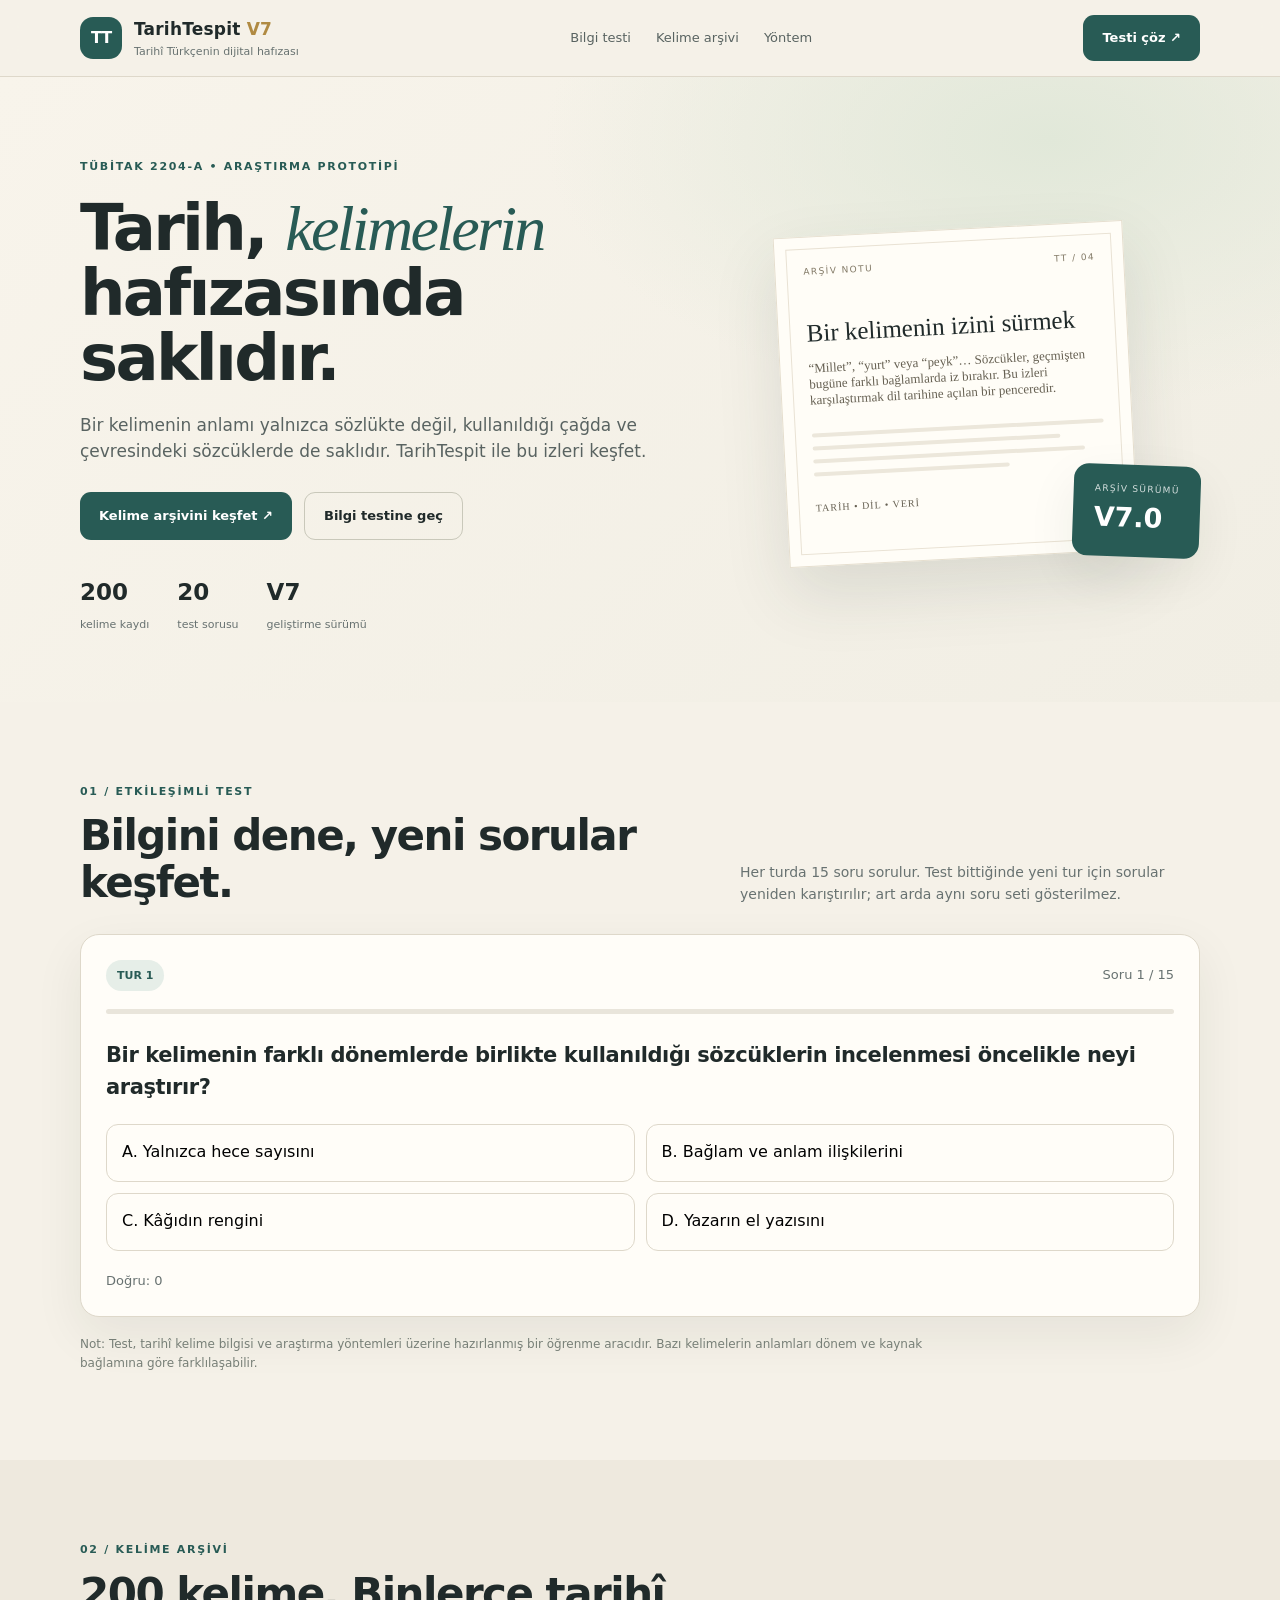
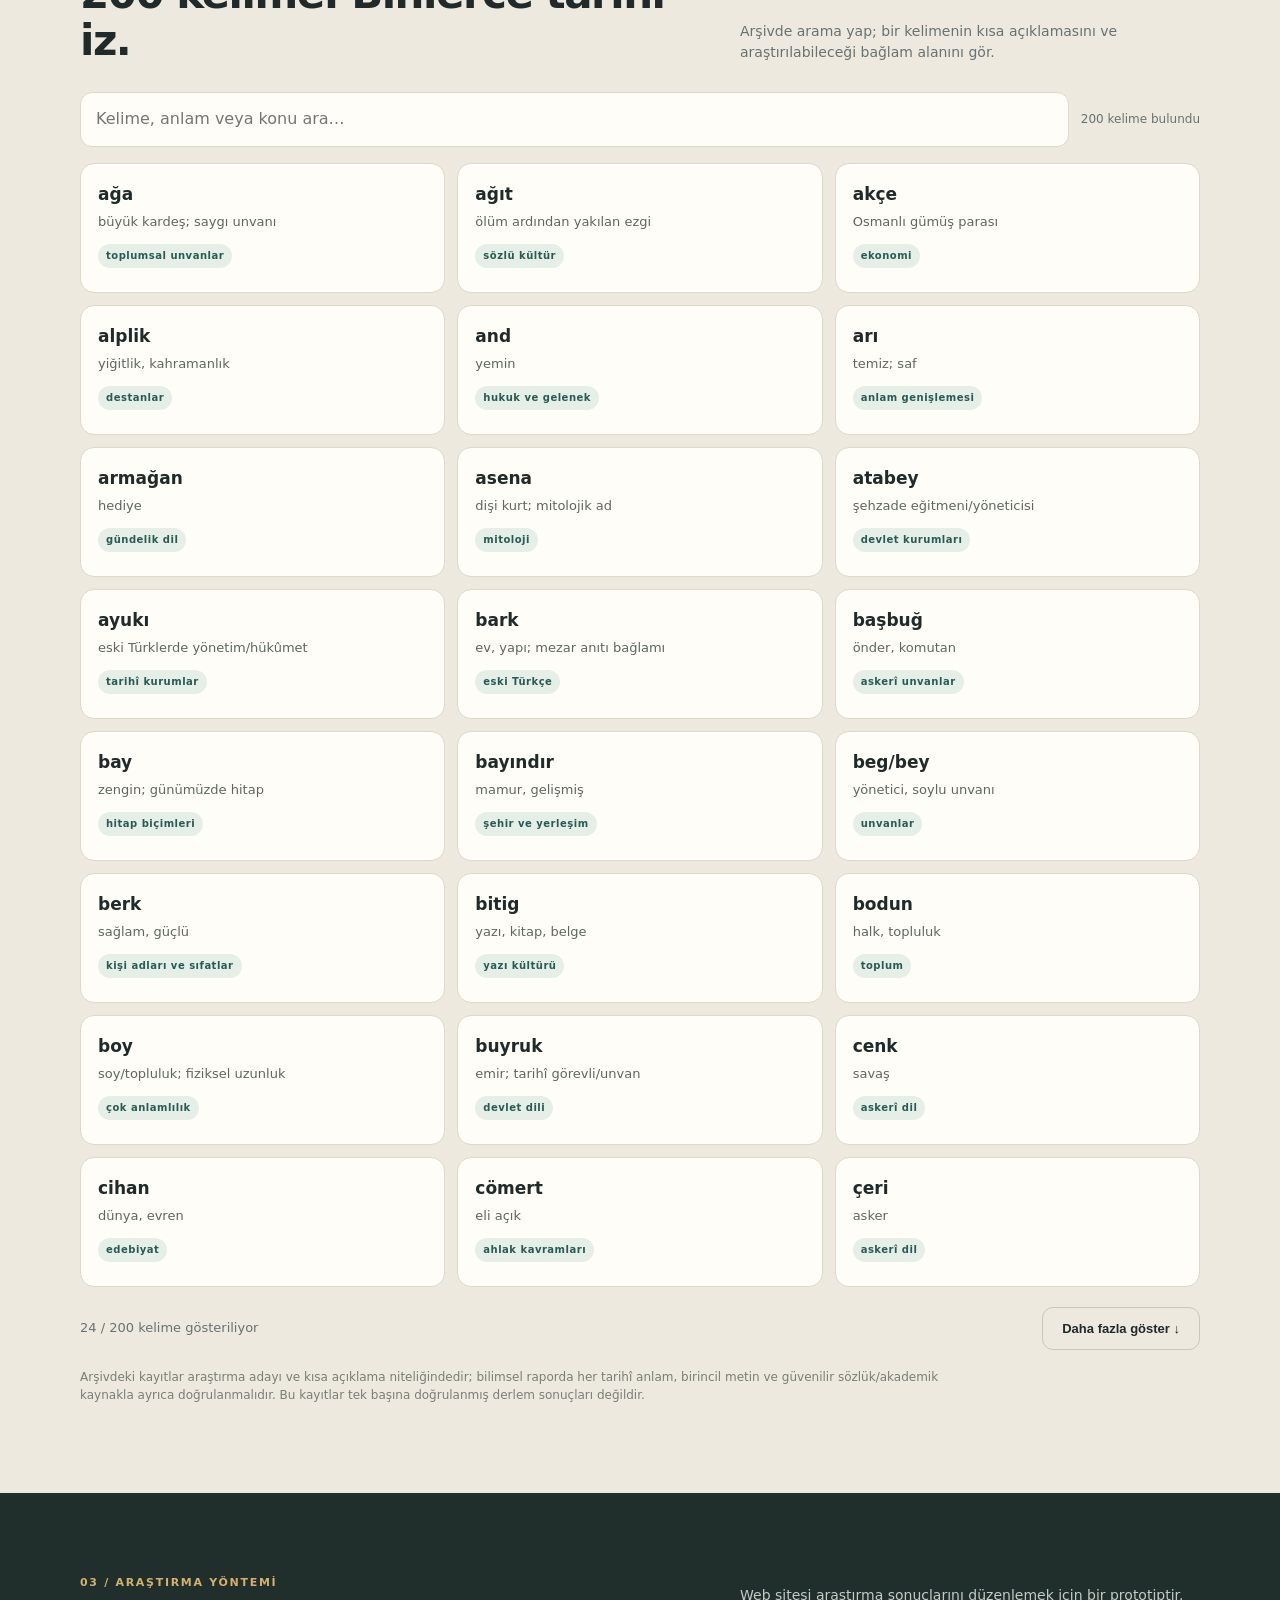
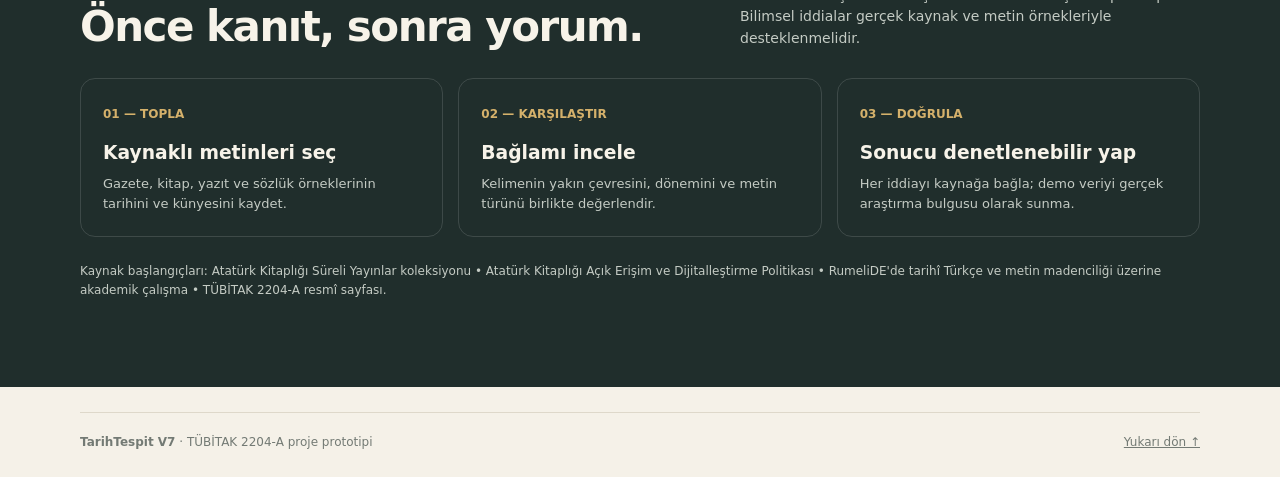
==== commit 06f73044: "Add files via upload" ====
--- a/index.html
+++ b/index.html
@@ -2,28 +2,27 @@
 <html lang="tr">
 <head>
 <meta charset="utf-8"><meta name="viewport" content="width=device-width,initial-scale=1">
-<title>TarihTespit — V6</title>
+<title>TarihTespit — V7</title>
 <meta name="description" content="Tarihî Türkçe kelimelerin anlam ve bağlam izlerini keşfet.">
 <style>
 :root{--ink:#202a2a;--muted:#687271;--paper:#f5f1e8;--white:#fffdf8;--teal:#285b55;--gold:#d4a34c;--line:#ded8ca;--pale:#e6eee8;--shadow:0 18px 50px #1c302012}
-*{box-sizing:border-box}html{scroll-behavior:smooth}body{margin:0;background:var(--paper);color:var(--ink);font-family:Inter,ui-sans-serif,system-ui,-apple-system,"Segoe UI",sans-serif;line-height:1.55}a{color:inherit}.wrap{width:min(1120px,92%);margin:auto}.top{position:sticky;top:0;z-index:9;background:#f5f1e8ed;backdrop-filter:blur(14px);border-bottom:1px solid var(--line)}.nav{height:76px;display:flex;align-items:center;justify-content:space-between;gap:20px}.brand{display:flex;align-items:center;gap:12px;text-decoration:none}.mark{display:grid;place-items:center;width:42px;height:42px;border-radius:13px;background:var(--teal);color:white;font-weight:850;letter-spacing:-1px}.brand strong{display:block;font-size:17px;letter-spacing:.2px}.brand small{display:block;color:var(--muted);font-size:11px}.links{display:flex;gap:25px;font-size:13px;color:#596361}.links a{text-decoration:none}.links a:hover{color:var(--teal)}.hero{padding:76px 0 66px;background:radial-gradient(ellipse at 82% 10%,#e1e8d9 0,transparent 34%),linear-gradient(135deg,#f8f4eb,#f1eee4)}.heroGrid{display:grid;grid-template-columns:1.08fr .92fr;gap:58px;align-items:center}.eyebrow{font-size:11px;font-weight:800;letter-spacing:1.7px;text-transform:uppercase;color:var(--teal)}h1{font-size:clamp(40px,5vw,67px);line-height:1.02;letter-spacing:-2.7px;margin:18px 0 20px;max-width:650px}h1 em{font-family:Georgia,serif;font-weight:500;color:var(--teal)}.lead{font-size:17px;color:#596361;max-width:570px}.actions{display:flex;gap:12px;flex-wrap:wrap;margin:28px 0}.btn{border:0;border-radius:11px;padding:13px 19px;font-weight:750;cursor:pointer;text-decoration:none;display:inline-flex;align-items:center;gap:10px;font-size:14px;transition:.2s}.primary{background:var(--teal);color:#fff}.primary:hover{background:#1c4742;transform:translateY(-1px)}.secondary{border:1px solid #c9c8ba;background:transparent;color:var(--ink)}.stats{display:flex;gap:28px;margin-top:35px}.stats strong{display:block;font-size:23px}.stats span{font-size:11px;color:var(--muted)}.archive{min-height:360px;position:relative;display:grid;place-items:center}.sheet{width:min(350px,90%);min-height:330px;background:#fffdf7;border:1px solid #e5dece;box-shadow:0 28px 65px #33433b20;padding:28px;transform:rotate(-3deg);position:relative}.sheet:before{content:"";position:absolute;inset:11px;border:1px solid #e9e2d4;pointer-events:none}.sheetTop{display:flex;justify-content:space-between;font-size:9px;letter-spacing:1.4px;color:#827966}.sheet h3{font:25px Georgia,serif;margin:40px 0 12px}.sheet p{font:13px Georgia,serif;color:#666052}.lines{display:grid;gap:9px;margin-top:25px}.lines i{height:4px;background:#ece7db;border-radius:4px}.lines i:nth-child(2){width:85%}.lines i:nth-child(3){width:93%}.lines i:nth-child(4){width:67%}.floating{position:absolute;right:0;bottom:18px;background:var(--teal);color:white;padding:18px 21px;border-radius:15px;box-shadow:var(--shadow);transform:rotate(2deg)}.floating small{display:block;font-size:9px;letter-spacing:1.3px;opacity:.8}.floating strong{font-size:27px}.section{padding:76px 0}.sectionHead{display:flex;justify-content:space-between;gap:30px;align-items:end;margin-bottom:28px}.sectionHead h2{font-size:clamp(28px,3.4vw,42px);letter-spacing:-1.5px;line-height:1.12;margin:9px 0 0}.sectionHead p{max-width:460px;color:var(--muted);font-size:14px;margin:0}.card{background:var(--white);border:1px solid var(--line);border-radius:19px;box-shadow:var(--shadow);padding:25px}.testHead{display:flex;justify-content:space-between;align-items:center;gap:15px}.pill{font-size:11px;border-radius:99px;padding:7px 11px;background:var(--pale);color:var(--teal);font-weight:800}.progress{height:5px;background:#e9e5db;border-radius:10px;overflow:hidden;margin:18px 0 25px}.progress span{height:100%;display:block;background:var(--gold);width:0;transition:width .25s}.question{font-size:21px;font-weight:780;letter-spacing:-.4px;margin:10px 0 20px}.answers{display:grid;grid-template-columns:1fr 1fr;gap:11px}.answer{padding:15px;border:1px solid var(--line);border-radius:12px;background:#fffdf8;text-align:left;font:inherit;cursor:pointer;min-height:58px;transition:.15s}.answer:hover:not(:disabled){border-color:var(--teal);background:#f1f6f1}.answer:disabled{cursor:default}.answer.correct{border-color:#4d8a65;background:#e7f4e8}.answer.wrong{border-color:#b86b5d;background:#f8e9e5}.explain{display:none;margin-top:17px;padding:14px 16px;border-radius:12px;background:#f1eee5;color:#555c57;font-size:13px}.testFoot{display:flex;justify-content:space-between;align-items:center;gap:15px;margin-top:20px}.score{font-size:13px;color:var(--muted)}.hidden{display:none!important}.result{text-align:center;padding:25px 10px}.result .big{font-size:54px;font-weight:850;letter-spacing:-2px;color:var(--teal)}.result p{max-width:520px;margin:8px auto 22px;color:var(--muted)}.tools{display:grid;grid-template-columns:1fr auto;gap:12px;margin-bottom:16px}.search{width:100%;border:1px solid var(--line);border-radius:12px;padding:17px 18px;font:inherit;background:#fffdf8;outline:none}.search:focus{border-color:var(--teal);box-shadow:0 0 0 3px #285b5517}.count{align-self:center;font-size:12px;color:var(--muted);white-space:nowrap}.wordGrid{display:grid;grid-template-columns:1fr;gap:0;max-height:620px;overflow-y:auto;border:1px solid var(--line);border-radius:14px;background:var(--white);padding:0}.word{display:grid;grid-template-columns:minmax(130px,190px) 1fr minmax(150px,220px);align-items:center;gap:18px;padding:14px 18px;background:var(--white);border-bottom:1px solid var(--line);min-height:66px}.word h3{margin:0;font-size:18px}.word p{margin:0;color:#5d6661;font-size:14px}.tag{display:inline-block;margin:0;font-size:10px;font-weight:750;letter-spacing:.5px;color:var(--teal);background:var(--pale);border-radius:99px;padding:4px 8px}.dark{background:#202e2c;color:#f7f3e9}.dark .eyebrow{color:#d5b16b}.dark .sectionHead p{color:#c4cbc4}.steps{display:grid;grid-template-columns:repeat(3,1fr);gap:15px;margin-top:27px}.step{border:1px solid #ffffff22;border-radius:15px;padding:22px}.step b{color:#d5b16b;font-size:12px}.step h3{margin:12px 0 7px}.step p{color:#c4cbc4;font-size:13px;margin:0}footer{padding:25px 0;color:#737a74;font-size:12px}.foot{display:flex;justify-content:space-between;gap:15px;border-top:1px solid var(--line);padding-top:20px}.notice{font-size:12px;color:#777f77;margin-top:18px;max-width:900px}
-@media(max-width:760px){.links{display:none}.heroGrid{grid-template-columns:1fr;gap:20px}.archive{min-height:340px}.sectionHead{display:block}.sectionHead p{margin-top:13px}.answers{grid-template-columns:1fr}.wordGrid{grid-template-columns:1fr}.word{grid-template-columns:1fr;gap:5px}.steps{grid-template-columns:1fr}.stats{gap:18px}.card{padding:18px}}@media(max-width:460px){.wordGrid{grid-template-columns:1fr}.word{grid-template-columns:1fr;gap:5px}.hero{padding-top:50px}.stats{justify-content:space-between}.testFoot{align-items:flex-start;flex-direction:column}}
+*{box-sizing:border-box}html{scroll-behavior:smooth}body{margin:0;background:var(--paper);color:var(--ink);font-family:Inter,ui-sans-serif,system-ui,-apple-system,"Segoe UI",sans-serif;line-height:1.55}a{color:inherit}.wrap{width:min(1120px,92%);margin:auto}.top{position:sticky;top:0;z-index:9;background:#f5f1e8ed;backdrop-filter:blur(14px);border-bottom:1px solid var(--line)}.nav{height:76px;display:flex;align-items:center;justify-content:space-between;gap:20px}.brand{display:flex;align-items:center;gap:12px;text-decoration:none}.mark{display:grid;place-items:center;width:42px;height:42px;border-radius:13px;background:var(--teal);color:white;font-weight:850;letter-spacing:-1px}.brand strong{display:block;font-size:17px;letter-spacing:.2px}.brand small{display:block;color:var(--muted);font-size:11px}.links{display:flex;gap:25px;font-size:13px;color:#596361}.links a{text-decoration:none}.links a:hover{color:var(--teal)}.hero{padding:76px 0 66px;background:radial-gradient(ellipse at 82% 10%,#e1e8d9 0,transparent 34%),linear-gradient(135deg,#f8f4eb,#f1eee4)}.heroGrid{display:grid;grid-template-columns:1.08fr .92fr;gap:58px;align-items:center}.eyebrow{font-size:11px;font-weight:800;letter-spacing:1.7px;text-transform:uppercase;color:var(--teal)}h1{font-size:clamp(40px,5vw,67px);line-height:1.02;letter-spacing:-2.7px;margin:18px 0 20px;max-width:650px}h1 em{font-family:Georgia,serif;font-weight:500;color:var(--teal)}.lead{font-size:17px;color:#596361;max-width:570px}.actions{display:flex;gap:12px;flex-wrap:wrap;margin:28px 0}.btn{border:0;border-radius:11px;padding:13px 19px;font-weight:750;cursor:pointer;text-decoration:none;display:inline-flex;align-items:center;gap:10px;font-size:13px;transition:.2s}.primary{background:var(--teal);color:#fff}.primary:hover{background:#1c4742;transform:translateY(-1px)}.secondary{border:1px solid #c9c8ba;background:transparent;color:var(--ink)}.stats{display:flex;gap:28px;margin-top:35px}.stats strong{display:block;font-size:23px}.stats span{font-size:11px;color:var(--muted)}.archive{min-height:360px;position:relative;display:grid;place-items:center}.sheet{width:min(350px,90%);min-height:330px;background:#fffdf7;border:1px solid #e5dece;box-shadow:0 28px 65px #33433b20;padding:28px;transform:rotate(-3deg);position:relative}.sheet:before{content:"";position:absolute;inset:11px;border:1px solid #e9e2d4;pointer-events:none}.sheetTop{display:flex;justify-content:space-between;font-size:9px;letter-spacing:1.4px;color:#827966}.sheet h3{font:25px Georgia,serif;margin:40px 0 12px}.sheet p{font:13px Georgia,serif;color:#666052}.lines{display:grid;gap:9px;margin-top:25px}.lines i{height:4px;background:#ece7db;border-radius:4px}.lines i:nth-child(2){width:85%}.lines i:nth-child(3){width:93%}.lines i:nth-child(4){width:67%}.floating{position:absolute;right:0;bottom:18px;background:var(--teal);color:white;padding:18px 21px;border-radius:15px;box-shadow:var(--shadow);transform:rotate(2deg)}.floating small{display:block;font-size:9px;letter-spacing:1.3px;opacity:.8}.floating strong{font-size:27px}.section{padding:76px 0}.sectionHead{display:flex;justify-content:space-between;gap:30px;align-items:end;margin-bottom:28px}.sectionHead h2{font-size:clamp(28px,3.4vw,42px);letter-spacing:-1.5px;line-height:1.12;margin:9px 0 0}.sectionHead p{max-width:460px;color:var(--muted);font-size:14px;margin:0}.card{background:var(--white);border:1px solid var(--line);border-radius:19px;box-shadow:var(--shadow);padding:25px}.testHead{display:flex;justify-content:space-between;align-items:center;gap:15px}.pill{font-size:11px;border-radius:99px;padding:7px 11px;background:var(--pale);color:var(--teal);font-weight:800}.progress{height:5px;background:#e9e5db;border-radius:10px;overflow:hidden;margin:18px 0 25px}.progress span{height:100%;display:block;background:var(--gold);width:0;transition:width .25s}.question{font-size:21px;font-weight:780;letter-spacing:-.4px;margin:10px 0 20px}.answers{display:grid;grid-template-columns:1fr 1fr;gap:11px}.answer{padding:15px;border:1px solid var(--line);border-radius:12px;background:#fffdf8;text-align:left;font:inherit;cursor:pointer;min-height:58px;transition:.15s}.answer:hover:not(:disabled){border-color:var(--teal);background:#f1f6f1}.answer:disabled{cursor:default}.answer.correct{border-color:#4d8a65;background:#e7f4e8}.answer.wrong{border-color:#b86b5d;background:#f8e9e5}.explain{display:none;margin-top:17px;padding:14px 16px;border-radius:12px;background:#f1eee5;color:#555c57;font-size:13px}.testFoot{display:flex;justify-content:space-between;align-items:center;gap:15px;margin-top:20px}.score{font-size:13px;color:var(--muted)}.hidden{display:none!important}.result{text-align:center;padding:25px 10px}.result .big{font-size:54px;font-weight:850;letter-spacing:-2px;color:var(--teal)}.result p{max-width:520px;margin:8px auto 22px;color:var(--muted)}.tools{display:grid;grid-template-columns:1fr auto;gap:12px;margin-bottom:16px}.search{width:100%;border:1px solid var(--line);border-radius:12px;padding:14px 15px;font:inherit;background:#fffdf8;outline:none}.search:focus{border-color:var(--teal);box-shadow:0 0 0 3px #285b5517}.count{align-self:center;font-size:12px;color:var(--muted);white-space:nowrap}.wordGrid{display:grid;grid-template-columns:repeat(3,1fr);gap:12px}.word{padding:17px;background:var(--white);border:1px solid var(--line);border-radius:14px;min-height:130px}.word h3{margin:0 0 5px;font-size:17px}.word p{margin:0;color:#5d6661;font-size:13px}.tag{display:inline-block;margin-top:12px;font-size:10px;font-weight:750;letter-spacing:.5px;color:var(--teal);background:var(--pale);border-radius:99px;padding:4px 8px}.dark{background:#202e2c;color:#f7f3e9}.dark .eyebrow{color:#d5b16b}.dark .sectionHead p{color:#c4cbc4}.steps{display:grid;grid-template-columns:repeat(3,1fr);gap:15px;margin-top:27px}.step{border:1px solid #ffffff22;border-radius:15px;padding:22px}.step b{color:#d5b16b;font-size:12px}.step h3{margin:12px 0 7px}.step p{color:#c4cbc4;font-size:13px;margin:0}footer{padding:25px 0;color:#737a74;font-size:12px}.foot{display:flex;justify-content:space-between;gap:15px;border-top:1px solid var(--line);padding-top:20px}.notice{font-size:12px;color:#777f77;margin-top:18px;max-width:900px}
+@media(max-width:760px){.links{display:none}.heroGrid{grid-template-columns:1fr;gap:20px}.archive{min-height:340px}.sectionHead{display:block}.sectionHead p{margin-top:13px}.answers{grid-template-columns:1fr}.wordGrid{grid-template-columns:repeat(2,1fr)}.steps{grid-template-columns:1fr}.stats{gap:18px}.card{padding:18px}}@media(max-width:460px){.wordGrid{grid-template-columns:1fr}.hero{padding-top:50px}.stats{justify-content:space-between}.testFoot{align-items:flex-start;flex-direction:column}}
 </style>
 </head>
 <body>
-<header class="top"><div class="wrap nav"><a class="brand" href="#top"><span class="mark">TT</span><span><strong>TarihTespit <span style="color:#b08a42">V4</span></strong><small>Tarihî Türkçenin dijital hafızası</small></span></a><nav class="links"><a href="#test">Bilgi testi</a><a href="#kelimeler">Kelime arşivi</a><a href="#yontem">Yöntem</a></nav><a class="btn primary" href="#test">Testi çöz ↗</a></div></header>
+<header class="top"><div class="wrap nav"><a class="brand" href="#top"><span class="mark">TT</span><span><strong>TarihTespit <span style="color:#b08a42">V7</span></strong><small>Tarihî Türkçenin dijital hafızası</small></span></a><nav class="links"><a href="#test">Bilgi testi</a><a href="#kelimeler">Kelime arşivi</a><a href="#yontem">Yöntem</a></nav><a class="btn primary" href="#test">Testi çöz ↗</a></div></header>
 <main id="top">
-<section class="hero"><div class="wrap heroGrid"><div><span class="eyebrow">TÜBİTAK 2204-A • ARAŞTIRMA PROTOTİPİ</span><h1>Tarih, <em>kelimelerin</em> hafızasında saklıdır.</h1><p class="lead">Bir kelimenin anlamı yalnızca sözlükte değil, kullanıldığı çağda ve çevresindeki sözcüklerde de saklıdır. TarihTespit ile bu izleri keşfet.</p><div class="actions"><a class="btn primary" href="#kelimeler">Kelime arşivini keşfet ↗</a><a class="btn secondary" href="#test">Bilgi testine geç</a></div><div class="stats"><div><strong>2.000</strong><span>kelime kaydı</span></div><div><strong>20</strong><span>test sorusu</span></div><div><strong>V6</strong><span>geliştirme sürümü</span></div></div></div><div class="archive"><div class="sheet"><div class="sheetTop"><span>ARŞİV NOTU</span><span>TT / 06</span></div><h3>Bir kelimenin izini sürmek</h3><p>“Millet”, “yurt” veya “peyk”… Sözcükler, geçmişten bugüne farklı bağlamlarda iz bırakır. Bu izleri karşılaştırmak dil tarihine açılan bir penceredir.</p><div class="lines"><i></i><i></i><i></i><i></i></div><p style="font-size:10px;letter-spacing:1px;margin-top:26px">TARİH • DİL • VERİ</p></div><div class="floating"><small>ARŞİV SÜRÜMÜ</small><strong>V6.0</strong></div></div></div></section>
-<section class="section" id="kelimeler" style="background:#eee9de"><div class="wrap"><div class="sectionHead"><div><span class="eyebrow">02 / KELİME ARŞİVİ</span><h2>2.000 kelime. Binlerce tarihî iz.</h2></div><p>Arşivde arama yap; bir kelimenin kısa açıklamasını ve araştırılabileceği bağlam alanını gör.</p></div><div class="tools"><input class="search" id="searchWord" placeholder="Kelime, anlam veya konu ara…" autocomplete="off"><span class="count" id="wordCount">2.000 kelime</span></div><div class="wordGrid" id="wordGrid"></div><div class="testFoot"><span class="score" id="pageInfo">İlk 24 kelime gösteriliyor</span><button class="btn secondary" id="showMore">Daha fazla göster ↓</button></div><p class="notice">Arşivdeki kayıtlar araştırma adayı ve kısa açıklama niteliğindedir; bilimsel raporda her tarihî anlam, birincil metin ve güvenilir sözlük/akademik kaynakla ayrıca doğrulanmalıdır. Bu kayıtlar tek başına doğrulanmış derlem sonuçları değildir.</p></div></section>
-
+<section class="hero"><div class="wrap heroGrid"><div><span class="eyebrow">TÜBİTAK 2204-A • ARAŞTIRMA PROTOTİPİ</span><h1>Tarih, <em>kelimelerin</em> hafızasında saklıdır.</h1><p class="lead">Bir kelimenin anlamı yalnızca sözlükte değil, kullanıldığı çağda ve çevresindeki sözcüklerde de saklıdır. TarihTespit ile bu izleri keşfet.</p><div class="actions"><a class="btn primary" href="#kelimeler">Kelime arşivini keşfet ↗</a><a class="btn secondary" href="#test">Bilgi testine geç</a></div><div class="stats"><div><strong>200</strong><span>kelime kaydı</span></div><div><strong>20</strong><span>test sorusu</span></div><div><strong>V7</strong><span>geliştirme sürümü</span></div></div></div><div class="archive"><div class="sheet"><div class="sheetTop"><span>ARŞİV NOTU</span><span>TT / 04</span></div><h3>Bir kelimenin izini sürmek</h3><p>“Millet”, “yurt” veya “peyk”… Sözcükler, geçmişten bugüne farklı bağlamlarda iz bırakır. Bu izleri karşılaştırmak dil tarihine açılan bir penceredir.</p><div class="lines"><i></i><i></i><i></i><i></i></div><p style="font-size:10px;letter-spacing:1px;margin-top:26px">TARİH • DİL • VERİ</p></div><div class="floating"><small>ARŞİV SÜRÜMÜ</small><strong>V7.0</strong></div></div></div></section>
 <section class="section" id="test"><div class="wrap"><div class="sectionHead"><div><span class="eyebrow">01 / ETKİLEŞİMLİ TEST</span><h2>Bilgini dene, yeni sorular keşfet.</h2></div><p>Her turda 15 soru sorulur. Test bittiğinde yeni tur için sorular yeniden karıştırılır; art arda aynı soru seti gösterilmez.</p></div><div class="card" id="quizCard"><div id="quizPlay"><div class="testHead"><span class="pill" id="roundLabel">TUR 1</span><span class="score" id="counter">Soru 1 / 15</span></div><div class="progress"><span id="bar"></span></div><div class="question" id="question">Yükleniyor…</div><div class="answers" id="answers"></div><div class="explain" id="explain"></div><div class="testFoot"><span class="score" id="liveScore">Doğru: 0</span><button class="btn primary hidden" id="next">Sonraki soru →</button></div></div><div class="result hidden" id="quizResult"><span class="eyebrow">TUR TAMAMLANDI</span><div class="big" id="finalScore">0 / 15</div><p id="resultText">Güzel iş!</p><button class="btn primary" id="restart">Yeni test başlat ↻</button></div></div><p class="notice">Not: Test, tarihî kelime bilgisi ve araştırma yöntemleri üzerine hazırlanmış bir öğrenme aracıdır. Bazı kelimelerin anlamları dönem ve kaynak bağlamına göre farklılaşabilir.</p></div></section>
+<section class="section" id="kelimeler" style="background:#eee9de"><div class="wrap"><div class="sectionHead"><div><span class="eyebrow">02 / KELİME ARŞİVİ</span><h2>200 kelime. Binlerce tarihî iz.</h2></div><p>Arşivde arama yap; bir kelimenin kısa açıklamasını ve araştırılabileceği bağlam alanını gör.</p></div><div class="tools"><input class="search" id="searchWord" placeholder="Kelime, anlam veya konu ara…" autocomplete="off"><span class="count" id="wordCount">200 kelime</span></div><div class="wordGrid" id="wordGrid"></div><div class="testFoot"><span class="score" id="pageInfo">İlk 24 kelime gösteriliyor</span><button class="btn secondary" id="showMore">Daha fazla göster ↓</button></div><p class="notice">Arşivdeki kayıtlar araştırma adayı ve kısa açıklama niteliğindedir; bilimsel raporda her tarihî anlam, birincil metin ve güvenilir sözlük/akademik kaynakla ayrıca doğrulanmalıdır. Bu kayıtlar tek başına doğrulanmış derlem sonuçları değildir.</p></div></section>
 <section class="section dark" id="yontem"><div class="wrap"><div class="sectionHead"><div><span class="eyebrow">03 / ARAŞTIRMA YÖNTEMİ</span><h2>Önce kanıt, sonra yorum.</h2></div><p>Web sitesi araştırma sonuçlarını düzenlemek için bir prototiptir. Bilimsel iddialar gerçek kaynak ve metin örnekleriyle desteklenmelidir.</p></div><div class="steps"><article class="step"><b>01 — TOPLA</b><h3>Kaynaklı metinleri seç</h3><p>Gazete, kitap, yazıt ve sözlük örneklerinin tarihini ve künyesini kaydet.</p></article><article class="step"><b>02 — KARŞILAŞTIR</b><h3>Bağlamı incele</h3><p>Kelimenin yakın çevresini, dönemini ve metin türünü birlikte değerlendir.</p></article><article class="step"><b>03 — DOĞRULA</b><h3>Sonucu denetlenebilir yap</h3><p>Her iddiayı kaynağa bağla; demo veriyi gerçek araştırma bulgusu olarak sunma.</p></article></div><p style="font-size:12px;color:#c4cbc4;margin-top:25px">Kaynak başlangıçları: Atatürk Kitaplığı Süreli Yayınlar koleksiyonu • Atatürk Kitaplığı Açık Erişim ve Dijitalleştirme Politikası • RumeliDE'de tarihî Türkçe ve metin madenciliği üzerine akademik çalışma • TÜBİTAK 2204-A resmî sayfası.</p></div></section>
-</main><footer><div class="wrap foot"><span><strong>TarihTespit V6</strong> · TÜBİTAK 2204-A proje prototipi</span><a href="#top">Yukarı dön ↑</a></div></footer>
+</main><footer><div class="wrap foot"><span><strong>TarihTespit V7</strong> · TÜBİTAK 2204-A proje prototipi</span><a href="#top">Yukarı dön ↑</a></div></footer>
 <script>
-const WORDS = [{"word":"abartı","meaning":"Bu kelime için henüz kaynaklarla doğrulanmış ayrıntılı anlam açıklaması eklenmemiştir.","field":"açıklama bekliyor • kaynak doğrulaması gerekli"},{"word":"abartmak","meaning":"Bu kelime için henüz kaynaklarla doğrulanmış ayrıntılı anlam açıklaması eklenmemiştir.","field":"açıklama bekliyor • kaynak doğrulaması gerekli"},{"word":"abi","meaning":"Bu kelime için henüz kaynaklarla doğrulanmış ayrıntılı anlam açıklaması eklenmemiştir.","field":"açıklama bekliyor • kaynak doğrulaması gerekli"},{"word":"abla","meaning":"Bu kelime için henüz kaynaklarla doğrulanmış ayrıntılı anlam açıklaması eklenmemiştir.","field":"açıklama bekliyor • kaynak doğrulaması gerekli"},{"word":"abone","meaning":"Bu kelime için henüz kaynaklarla doğrulanmış ayrıntılı anlam açıklaması eklenmemiştir.","field":"açıklama bekliyor • kaynak doğrulaması gerekli"},{"word":"abonelik","meaning":"Bu kelime için henüz kaynaklarla doğrulanmış ayrıntılı anlam açıklaması eklenmemiştir.","field":"açıklama bekliyor • kaynak doğrulaması gerekli"},{"word":"açık","meaning":"Bu kelime için henüz kaynaklarla doğrulanmış ayrıntılı anlam açıklaması eklenmemiştir.","field":"açıklama bekliyor • kaynak doğrulaması gerekli"},{"word":"açıklama","meaning":"Bu kelime için henüz kaynaklarla doğrulanmış ayrıntılı anlam açıklaması eklenmemiştir.","field":"açıklama bekliyor • kaynak doğrulaması gerekli"},{"word":"açıklık","meaning":"Bu kelime için henüz kaynaklarla doğrulanmış ayrıntılı anlam açıklaması eklenmemiştir.","field":"açıklama bekliyor • kaynak doğrulaması gerekli"},{"word":"açılım","meaning":"Bu kelime için henüz kaynaklarla doğrulanmış ayrıntılı anlam açıklaması eklenmemiştir.","field":"açıklama bekliyor • kaynak doğrulaması gerekli"},{"word":"açılış","meaning":"Bu kelime için henüz kaynaklarla doğrulanmış ayrıntılı anlam açıklaması eklenmemiştir.","field":"açıklama bekliyor • kaynak doğrulaması gerekli"},{"word":"açısı","meaning":"Bu kelime için henüz kaynaklarla doğrulanmış ayrıntılı anlam açıklaması eklenmemiştir.","field":"açıklama bekliyor • kaynak doğrulaması gerekli"},{"word":"açlık","meaning":"Bu kelime için henüz kaynaklarla doğrulanmış ayrıntılı anlam açıklaması eklenmemiştir.","field":"açıklama bekliyor • kaynak doğrulaması gerekli"},{"word":"acı","meaning":"Bu kelime için henüz kaynaklarla doğrulanmış ayrıntılı anlam açıklaması eklenmemiştir.","field":"açıklama bekliyor • kaynak doğrulaması gerekli"},{"word":"ad","meaning":"Bu kelime için henüz kaynaklarla doğrulanmış ayrıntılı anlam açıklaması eklenmemiştir.","field":"açıklama bekliyor • kaynak doğrulaması gerekli"},{"word":"ada","meaning":"Bu kelime için henüz kaynaklarla doğrulanmış ayrıntılı anlam açıklaması eklenmemiştir.","field":"açıklama bekliyor • kaynak doğrulaması gerekli"},{"word":"adalet","meaning":"Bu kelime için henüz kaynaklarla doğrulanmış ayrıntılı anlam açıklaması eklenmemiştir.","field":"açıklama bekliyor • kaynak doğrulaması gerekli"},{"word":"adam","meaning":"Bu kelime için henüz kaynaklarla doğrulanmış ayrıntılı anlam açıklaması eklenmemiştir.","field":"açıklama bekliyor • kaynak doğrulaması gerekli"},{"word":"aday","meaning":"Bu kelime için henüz kaynaklarla doğrulanmış ayrıntılı anlam açıklaması eklenmemiştir.","field":"açıklama bekliyor • kaynak doğrulaması gerekli"},{"word":"adet","meaning":"Bu kelime için henüz kaynaklarla doğrulanmış ayrıntılı anlam açıklaması eklenmemiştir.","field":"açıklama bekliyor • kaynak doğrulaması gerekli"},{"word":"adım","meaning":"Bu kelime için henüz kaynaklarla doğrulanmış ayrıntılı anlam açıklaması eklenmemiştir.","field":"açıklama bekliyor • kaynak doğrulaması gerekli"},{"word":"adımcı","meaning":"Bu kelime için henüz kaynaklarla doğrulanmış ayrıntılı anlam açıklaması eklenmemiştir.","field":"açıklama bekliyor • kaynak doğrulaması gerekli"},{"word":"adlandırılmak","meaning":"Bu kelime için henüz kaynaklarla doğrulanmış ayrıntılı anlam açıklaması eklenmemiştir.","field":"açıklama bekliyor • kaynak doğrulaması gerekli"},{"word":"adlandırma","meaning":"Bu kelime için henüz kaynaklarla doğrulanmış ayrıntılı anlam açıklaması eklenmemiştir.","field":"açıklama bekliyor • kaynak doğrulaması gerekli"},{"word":"adlandırmak","meaning":"Bu kelime için henüz kaynaklarla doğrulanmış ayrıntılı anlam açıklaması eklenmemiştir.","field":"açıklama bekliyor • kaynak doğrulaması gerekli"},{"word":"adres","meaning":"Bu kelime için henüz kaynaklarla doğrulanmış ayrıntılı anlam açıklaması eklenmemiştir.","field":"açıklama bekliyor • kaynak doğrulaması gerekli"},{"word":"ağa","meaning":"büyük kardeş; saygı unvanı","field":"toplumsal unvanlar"},{"word":"ağabey","meaning":"Bu kelime için henüz kaynaklarla doğrulanmış ayrıntılı anlam açıklaması eklenmemiştir.","field":"açıklama bekliyor • kaynak doğrulaması gerekli"},{"word":"ağabeylik","meaning":"Bu kelime için henüz kaynaklarla doğrulanmış ayrıntılı anlam açıklaması eklenmemiştir.","field":"açıklama bekliyor • kaynak doğrulaması gerekli"},{"word":"ağaç","meaning":"Bu kelime için henüz kaynaklarla doğrulanmış ayrıntılı anlam açıklaması eklenmemiştir.","field":"açıklama bekliyor • kaynak doğrulaması gerekli"},{"word":"ağırlık","meaning":"Bu kelime için henüz kaynaklarla doğrulanmış ayrıntılı anlam açıklaması eklenmemiştir.","field":"açıklama bekliyor • kaynak doğrulaması gerekli"},{"word":"ağıt","meaning":"ölüm ardından yakılan ezgi","field":"sözlü kültür"},{"word":"ağız","meaning":"Bu kelime için henüz kaynaklarla doğrulanmış ayrıntılı anlam açıklaması eklenmemiştir.","field":"açıklama bekliyor • kaynak doğrulaması gerekli"},{"word":"ağlama","meaning":"Bu kelime için henüz kaynaklarla doğrulanmış ayrıntılı anlam açıklaması eklenmemiştir.","field":"açıklama bekliyor • kaynak doğrulaması gerekli"},{"word":"ağrı","meaning":"Bu kelime için henüz kaynaklarla doğrulanmış ayrıntılı anlam açıklaması eklenmemiştir.","field":"açıklama bekliyor • kaynak doğrulaması gerekli"},{"word":"ağrılı","meaning":"Bu kelime için henüz kaynaklarla doğrulanmış ayrıntılı anlam açıklaması eklenmemiştir.","field":"açıklama bekliyor • kaynak doğrulaması gerekli"},{"word":"ağrısız","meaning":"Bu kelime için henüz kaynaklarla doğrulanmış ayrıntılı anlam açıklaması eklenmemiştir.","field":"açıklama bekliyor • kaynak doğrulaması gerekli"},{"word":"ahşap","meaning":"Bu kelime için henüz kaynaklarla doğrulanmış ayrıntılı anlam açıklaması eklenmemiştir.","field":"açıklama bekliyor • kaynak doğrulaması gerekli"},{"word":"aile","meaning":"Bu kelime için henüz kaynaklarla doğrulanmış ayrıntılı anlam açıklaması eklenmemiştir.","field":"açıklama bekliyor • kaynak doğrulaması gerekli"},{"word":"akarsu","meaning":"Bu kelime için henüz kaynaklarla doğrulanmış ayrıntılı anlam açıklaması eklenmemiştir.","field":"açıklama bekliyor • kaynak doğrulaması gerekli"},{"word":"akçe","meaning":"Osmanlı gümüş parası","field":"ekonomi"},{"word":"akıl","meaning":"Bu kelime için henüz kaynaklarla doğrulanmış ayrıntılı anlam açıklaması eklenmemiştir.","field":"açıklama bekliyor • kaynak doğrulaması gerekli"},{"word":"akıllı","meaning":"Bu kelime için henüz kaynaklarla doğrulanmış ayrıntılı anlam açıklaması eklenmemiştir.","field":"açıklama bekliyor • kaynak doğrulaması gerekli"},{"word":"akılsız","meaning":"Bu kelime için henüz kaynaklarla doğrulanmış ayrıntılı anlam açıklaması eklenmemiştir.","field":"açıklama bekliyor • kaynak doğrulaması gerekli"},{"word":"akış","meaning":"Bu kelime için henüz kaynaklarla doğrulanmış ayrıntılı anlam açıklaması eklenmemiştir.","field":"açıklama bekliyor • kaynak doğrulaması gerekli"},{"word":"akışkan","meaning":"Bu kelime için henüz kaynaklarla doğrulanmış ayrıntılı anlam açıklaması eklenmemiştir.","field":"açıklama bekliyor • kaynak doğrulaması gerekli"},{"word":"akraba","meaning":"Bu kelime için henüz kaynaklarla doğrulanmış ayrıntılı anlam açıklaması eklenmemiştir.","field":"açıklama bekliyor • kaynak doğrulaması gerekli"},{"word":"akrabalık","meaning":"Bu kelime için henüz kaynaklarla doğrulanmış ayrıntılı anlam açıklaması eklenmemiştir.","field":"açıklama bekliyor • kaynak doğrulaması gerekli"},{"word":"akşam","meaning":"Bu kelime için henüz kaynaklarla doğrulanmış ayrıntılı anlam açıklaması eklenmemiştir.","field":"açıklama bekliyor • kaynak doğrulaması gerekli"},{"word":"aktarım","meaning":"Bu kelime için henüz kaynaklarla doğrulanmış ayrıntılı anlam açıklaması eklenmemiştir.","field":"açıklama bekliyor • kaynak doğrulaması gerekli"},{"word":"aktarmak","meaning":"Bu kelime için henüz kaynaklarla doğrulanmış ayrıntılı anlam açıklaması eklenmemiştir.","field":"açıklama bekliyor • kaynak doğrulaması gerekli"},{"word":"alan","meaning":"Bu kelime için henüz kaynaklarla doğrulanmış ayrıntılı anlam açıklaması eklenmemiştir.","field":"açıklama bekliyor • kaynak doğrulaması gerekli"},{"word":"alanı","meaning":"Bu kelime için henüz kaynaklarla doğrulanmış ayrıntılı anlam açıklaması eklenmemiştir.","field":"açıklama bekliyor • kaynak doğrulaması gerekli"},{"word":"alanları","meaning":"Bu kelime için henüz kaynaklarla doğrulanmış ayrıntılı anlam açıklaması eklenmemiştir.","field":"açıklama bekliyor • kaynak doğrulaması gerekli"},{"word":"alet","meaning":"Bu kelime için henüz kaynaklarla doğrulanmış ayrıntılı anlam açıklaması eklenmemiştir.","field":"açıklama bekliyor • kaynak doğrulaması gerekli"},{"word":"alıcı","meaning":"Bu kelime için henüz kaynaklarla doğrulanmış ayrıntılı anlam açıklaması eklenmemiştir.","field":"açıklama bekliyor • kaynak doğrulaması gerekli"},{"word":"alım","meaning":"Bu kelime için henüz kaynaklarla doğrulanmış ayrıntılı anlam açıklaması eklenmemiştir.","field":"açıklama bekliyor • kaynak doğrulaması gerekli"},{"word":"alın","meaning":"Bu kelime için henüz kaynaklarla doğrulanmış ayrıntılı anlam açıklaması eklenmemiştir.","field":"açıklama bekliyor • kaynak doğrulaması gerekli"},{"word":"alışkanlık","meaning":"Bu kelime için henüz kaynaklarla doğrulanmış ayrıntılı anlam açıklaması eklenmemiştir.","field":"açıklama bekliyor • kaynak doğrulaması gerekli"},{"word":"alışkanlıklar","meaning":"Bu kelime için henüz kaynaklarla doğrulanmış ayrıntılı anlam açıklaması eklenmemiştir.","field":"açıklama bekliyor • kaynak doğrulaması gerekli"},{"word":"alıştırma","meaning":"Bu kelime için henüz kaynaklarla doğrulanmış ayrıntılı anlam açıklaması eklenmemiştir.","field":"açıklama bekliyor • kaynak doğrulaması gerekli"},{"word":"alıştırmak","meaning":"Bu kelime için henüz kaynaklarla doğrulanmış ayrıntılı anlam açıklaması eklenmemiştir.","field":"açıklama bekliyor • kaynak doğrulaması gerekli"},{"word":"alışveriş","meaning":"Bu kelime için henüz kaynaklarla doğrulanmış ayrıntılı anlam açıklaması eklenmemiştir.","field":"açıklama bekliyor • kaynak doğrulaması gerekli"},{"word":"alışverişçi","meaning":"Bu kelime için henüz kaynaklarla doğrulanmış ayrıntılı anlam açıklaması eklenmemiştir.","field":"açıklama bekliyor • kaynak doğrulaması gerekli"},{"word":"alplik","meaning":"yiğitlik, kahramanlık","field":"destanlar"},{"word":"alt","meaning":"Bu kelime için henüz kaynaklarla doğrulanmış ayrıntılı anlam açıklaması eklenmemiştir.","field":"açıklama bekliyor • kaynak doğrulaması gerekli"},{"word":"altın","meaning":"Bu kelime için henüz kaynaklarla doğrulanmış ayrıntılı anlam açıklaması eklenmemiştir.","field":"açıklama bekliyor • kaynak doğrulaması gerekli"},{"word":"amaç","meaning":"Bu kelime için henüz kaynaklarla doğrulanmış ayrıntılı anlam açıklaması eklenmemiştir.","field":"açıklama bekliyor • kaynak doğrulaması gerekli"},{"word":"amca","meaning":"Bu kelime için henüz kaynaklarla doğrulanmış ayrıntılı anlam açıklaması eklenmemiştir.","field":"açıklama bekliyor • kaynak doğrulaması gerekli"},{"word":"an","meaning":"Bu kelime için henüz kaynaklarla doğrulanmış ayrıntılı anlam açıklaması eklenmemiştir.","field":"açıklama bekliyor • kaynak doğrulaması gerekli"},{"word":"anahtar","meaning":"Bu kelime için henüz kaynaklarla doğrulanmış ayrıntılı anlam açıklaması eklenmemiştir.","field":"açıklama bekliyor • kaynak doğrulaması gerekli"},{"word":"anaokulu","meaning":"Bu kelime için henüz kaynaklarla doğrulanmış ayrıntılı anlam açıklaması eklenmemiştir.","field":"açıklama bekliyor • kaynak doğrulaması gerekli"},{"word":"and","meaning":"yemin","field":"hukuk ve gelenek"},{"word":"anlam","meaning":"Bu kelime için henüz kaynaklarla doğrulanmış ayrıntılı anlam açıklaması eklenmemiştir.","field":"açıklama bekliyor • kaynak doğrulaması gerekli"},{"word":"anlaşma","meaning":"Bu kelime için henüz kaynaklarla doğrulanmış ayrıntılı anlam açıklaması eklenmemiştir.","field":"açıklama bekliyor • kaynak doğrulaması gerekli"},{"word":"anlaşmazlık","meaning":"Bu kelime için henüz kaynaklarla doğrulanmış ayrıntılı anlam açıklaması eklenmemiştir.","field":"açıklama bekliyor • kaynak doğrulaması gerekli"},{"word":"anlatı","meaning":"Bu kelime için henüz kaynaklarla doğrulanmış ayrıntılı anlam açıklaması eklenmemiştir.","field":"açıklama bekliyor • kaynak doğrulaması gerekli"},{"word":"anlatıcı","meaning":"Bu kelime için henüz kaynaklarla doğrulanmış ayrıntılı anlam açıklaması eklenmemiştir.","field":"açıklama bekliyor • kaynak doğrulaması gerekli"},{"word":"anlatım","meaning":"Bu kelime için henüz kaynaklarla doğrulanmış ayrıntılı anlam açıklaması eklenmemiştir.","field":"açıklama bekliyor • kaynak doğrulaması gerekli"},{"word":"anlayabilmek","meaning":"Bu kelime için henüz kaynaklarla doğrulanmış ayrıntılı anlam açıklaması eklenmemiştir.","field":"açıklama bekliyor • kaynak doğrulaması gerekli"},{"word":"anlayış","meaning":"Bu kelime için henüz kaynaklarla doğrulanmış ayrıntılı anlam açıklaması eklenmemiştir.","field":"açıklama bekliyor • kaynak doğrulaması gerekli"},{"word":"anne","meaning":"Bu kelime için henüz kaynaklarla doğrulanmış ayrıntılı anlam açıklaması eklenmemiştir.","field":"açıklama bekliyor • kaynak doğrulaması gerekli"},{"word":"anneanne","meaning":"Bu kelime için henüz kaynaklarla doğrulanmış ayrıntılı anlam açıklaması eklenmemiştir.","field":"açıklama bekliyor • kaynak doğrulaması gerekli"},{"word":"apartman","meaning":"Bu kelime için henüz kaynaklarla doğrulanmış ayrıntılı anlam açıklaması eklenmemiştir.","field":"açıklama bekliyor • kaynak doğrulaması gerekli"},{"word":"ara","meaning":"Bu kelime için henüz kaynaklarla doğrulanmış ayrıntılı anlam açıklaması eklenmemiştir.","field":"açıklama bekliyor • kaynak doğrulaması gerekli"},{"word":"araba","meaning":"Bu kelime için henüz kaynaklarla doğrulanmış ayrıntılı anlam açıklaması eklenmemiştir.","field":"açıklama bekliyor • kaynak doğrulaması gerekli"},{"word":"araç","meaning":"Bu kelime için henüz kaynaklarla doğrulanmış ayrıntılı anlam açıklaması eklenmemiştir.","field":"açıklama bekliyor • kaynak doğrulaması gerekli"},{"word":"araçları","meaning":"Bu kelime için henüz kaynaklarla doğrulanmış ayrıntılı anlam açıklaması eklenmemiştir.","field":"açıklama bekliyor • kaynak doğrulaması gerekli"},{"word":"aracı","meaning":"Bu kelime için henüz kaynaklarla doğrulanmış ayrıntılı anlam açıklaması eklenmemiştir.","field":"açıklama bekliyor • kaynak doğrulaması gerekli"},{"word":"araştırma","meaning":"Bu kelime için henüz kaynaklarla doğrulanmış ayrıntılı anlam açıklaması eklenmemiştir.","field":"açıklama bekliyor • kaynak doğrulaması gerekli"},{"word":"arayış","meaning":"Bu kelime için henüz kaynaklarla doğrulanmış ayrıntılı anlam açıklaması eklenmemiştir.","field":"açıklama bekliyor • kaynak doğrulaması gerekli"},{"word":"arayüz","meaning":"Bu kelime için henüz kaynaklarla doğrulanmış ayrıntılı anlam açıklaması eklenmemiştir.","field":"açıklama bekliyor • kaynak doğrulaması gerekli"},{"word":"arazi","meaning":"Bu kelime için henüz kaynaklarla doğrulanmış ayrıntılı anlam açıklaması eklenmemiştir.","field":"açıklama bekliyor • kaynak doğrulaması gerekli"},{"word":"arı","meaning":"temiz; saf","field":"anlam genişlemesi"},{"word":"arıtma","meaning":"Bu kelime için henüz kaynaklarla doğrulanmış ayrıntılı anlam açıklaması eklenmemiştir.","field":"açıklama bekliyor • kaynak doğrulaması gerekli"},{"word":"arıtmak","meaning":"Bu kelime için henüz kaynaklarla doğrulanmış ayrıntılı anlam açıklaması eklenmemiştir.","field":"açıklama bekliyor • kaynak doğrulaması gerekli"},{"word":"arka","meaning":"Bu kelime için henüz kaynaklarla doğrulanmış ayrıntılı anlam açıklaması eklenmemiştir.","field":"açıklama bekliyor • kaynak doğrulaması gerekli"},{"word":"arkadaş","meaning":"Bu kelime için henüz kaynaklarla doğrulanmış ayrıntılı anlam açıklaması eklenmemiştir.","field":"açıklama bekliyor • kaynak doğrulaması gerekli"},{"word":"armağan","meaning":"hediye","field":"gündelik dil"},{"word":"armut","meaning":"Bu kelime için henüz kaynaklarla doğrulanmış ayrıntılı anlam açıklaması eklenmemiştir.","field":"açıklama bekliyor • kaynak doğrulaması gerekli"},{"word":"artçı","meaning":"Bu kelime için henüz kaynaklarla doğrulanmış ayrıntılı anlam açıklaması eklenmemiştir.","field":"açıklama bekliyor • kaynak doğrulaması gerekli"},{"word":"artış","meaning":"Bu kelime için henüz kaynaklarla doğrulanmış ayrıntılı anlam açıklaması eklenmemiştir.","field":"açıklama bekliyor • kaynak doğrulaması gerekli"},{"word":"artışlı","meaning":"Bu kelime için henüz kaynaklarla doğrulanmış ayrıntılı anlam açıklaması eklenmemiştir.","field":"açıklama bekliyor • kaynak doğrulaması gerekli"},{"word":"aşama","meaning":"Bu kelime için henüz kaynaklarla doğrulanmış ayrıntılı anlam açıklaması eklenmemiştir.","field":"açıklama bekliyor • kaynak doğrulaması gerekli"},{"word":"aşk","meaning":"Bu kelime için henüz kaynaklarla doğrulanmış ayrıntılı anlam açıklaması eklenmemiştir.","field":"açıklama bekliyor • kaynak doğrulaması gerekli"},{"word":"asansör","meaning":"Bu kelime için henüz kaynaklarla doğrulanmış ayrıntılı anlam açıklaması eklenmemiştir.","field":"açıklama bekliyor • kaynak doğrulaması gerekli"},{"word":"asena","meaning":"dişi kurt; mitolojik ad","field":"mitoloji"},{"word":"asıl","meaning":"Bu kelime için henüz kaynaklarla doğrulanmış ayrıntılı anlam açıklaması eklenmemiştir.","field":"açıklama bekliyor • kaynak doğrulaması gerekli"},{"word":"asistan","meaning":"Bu kelime için henüz kaynaklarla doğrulanmış ayrıntılı anlam açıklaması eklenmemiştir.","field":"açıklama bekliyor • kaynak doğrulaması gerekli"},{"word":"asistanlık","meaning":"Bu kelime için henüz kaynaklarla doğrulanmış ayrıntılı anlam açıklaması eklenmemiştir.","field":"açıklama bekliyor • kaynak doğrulaması gerekli"},{"word":"asker","meaning":"Bu kelime için henüz kaynaklarla doğrulanmış ayrıntılı anlam açıklaması eklenmemiştir.","field":"açıklama bekliyor • kaynak doğrulaması gerekli"},{"word":"askı","meaning":"Bu kelime için henüz kaynaklarla doğrulanmış ayrıntılı anlam açıklaması eklenmemiştir.","field":"açıklama bekliyor • kaynak doğrulaması gerekli"},{"word":"aslan","meaning":"Bu kelime için henüz kaynaklarla doğrulanmış ayrıntılı anlam açıklaması eklenmemiştir.","field":"açıklama bekliyor • kaynak doğrulaması gerekli"},{"word":"at","meaning":"Bu kelime için henüz kaynaklarla doğrulanmış ayrıntılı anlam açıklaması eklenmemiştir.","field":"açıklama bekliyor • kaynak doğrulaması gerekli"},{"word":"atabey","meaning":"şehzade eğitmeni/yöneticisi","field":"devlet kurumları"},{"word":"ateş","meaning":"Bu kelime için henüz kaynaklarla doğrulanmış ayrıntılı anlam açıklaması eklenmemiştir.","field":"açıklama bekliyor • kaynak doğrulaması gerekli"},{"word":"atılgan","meaning":"Bu kelime için henüz kaynaklarla doğrulanmış ayrıntılı anlam açıklaması eklenmemiştir.","field":"açıklama bekliyor • kaynak doğrulaması gerekli"},{"word":"atılım","meaning":"Bu kelime için henüz kaynaklarla doğrulanmış ayrıntılı anlam açıklaması eklenmemiştir.","field":"açıklama bekliyor • kaynak doğrulaması gerekli"},{"word":"atış","meaning":"Bu kelime için henüz kaynaklarla doğrulanmış ayrıntılı anlam açıklaması eklenmemiştir.","field":"açıklama bekliyor • kaynak doğrulaması gerekli"},{"word":"atkı","meaning":"Bu kelime için henüz kaynaklarla doğrulanmış ayrıntılı anlam açıklaması eklenmemiştir.","field":"açıklama bekliyor • kaynak doğrulaması gerekli"},{"word":"atlamaklı","meaning":"Bu kelime için henüz kaynaklarla doğrulanmış ayrıntılı anlam açıklaması eklenmemiştir.","field":"açıklama bekliyor • kaynak doğrulaması gerekli"},{"word":"atlet","meaning":"Bu kelime için henüz kaynaklarla doğrulanmış ayrıntılı anlam açıklaması eklenmemiştir.","field":"açıklama bekliyor • kaynak doğrulaması gerekli"},{"word":"atölye","meaning":"Bu kelime için henüz kaynaklarla doğrulanmış ayrıntılı anlam açıklaması eklenmemiştir.","field":"açıklama bekliyor • kaynak doğrulaması gerekli"},{"word":"avcı","meaning":"Bu kelime için henüz kaynaklarla doğrulanmış ayrıntılı anlam açıklaması eklenmemiştir.","field":"açıklama bekliyor • kaynak doğrulaması gerekli"},{"word":"avukat","meaning":"Bu kelime için henüz kaynaklarla doğrulanmış ayrıntılı anlam açıklaması eklenmemiştir.","field":"açıklama bekliyor • kaynak doğrulaması gerekli"},{"word":"avukatlık","meaning":"Bu kelime için henüz kaynaklarla doğrulanmış ayrıntılı anlam açıklaması eklenmemiştir.","field":"açıklama bekliyor • kaynak doğrulaması gerekli"},{"word":"ay","meaning":"Bu kelime için henüz kaynaklarla doğrulanmış ayrıntılı anlam açıklaması eklenmemiştir.","field":"açıklama bekliyor • kaynak doğrulaması gerekli"},{"word":"ayak","meaning":"Bu kelime için henüz kaynaklarla doğrulanmış ayrıntılı anlam açıklaması eklenmemiştir.","field":"açıklama bekliyor • kaynak doğrulaması gerekli"},{"word":"ayakkabı","meaning":"Bu kelime için henüz kaynaklarla doğrulanmış ayrıntılı anlam açıklaması eklenmemiştir.","field":"açıklama bekliyor • kaynak doğrulaması gerekli"},{"word":"ayı","meaning":"Bu kelime için henüz kaynaklarla doğrulanmış ayrıntılı anlam açıklaması eklenmemiştir.","field":"açıklama bekliyor • kaynak doğrulaması gerekli"},{"word":"ayırıcı","meaning":"Bu kelime için henüz kaynaklarla doğrulanmış ayrıntılı anlam açıklaması eklenmemiştir.","field":"açıklama bekliyor • kaynak doğrulaması gerekli"},{"word":"ayna","meaning":"Bu kelime için henüz kaynaklarla doğrulanmış ayrıntılı anlam açıklaması eklenmemiştir.","field":"açıklama bekliyor • kaynak doğrulaması gerekli"},{"word":"ayran","meaning":"Bu kelime için henüz kaynaklarla doğrulanmış ayrıntılı anlam açıklaması eklenmemiştir.","field":"açıklama bekliyor • kaynak doğrulaması gerekli"},{"word":"ayrılık","meaning":"Bu kelime için henüz kaynaklarla doğrulanmış ayrıntılı anlam açıklaması eklenmemiştir.","field":"açıklama bekliyor • kaynak doğrulaması gerekli"},{"word":"ayrım","meaning":"Bu kelime için henüz kaynaklarla doğrulanmış ayrıntılı anlam açıklaması eklenmemiştir.","field":"açıklama bekliyor • kaynak doğrulaması gerekli"},{"word":"ayrıntı","meaning":"Bu kelime için henüz kaynaklarla doğrulanmış ayrıntılı anlam açıklaması eklenmemiştir.","field":"açıklama bekliyor • kaynak doğrulaması gerekli"},{"word":"ayrıntılı","meaning":"Bu kelime için henüz kaynaklarla doğrulanmış ayrıntılı anlam açıklaması eklenmemiştir.","field":"açıklama bekliyor • kaynak doğrulaması gerekli"},{"word":"ayrıştırma","meaning":"Bu kelime için henüz kaynaklarla doğrulanmış ayrıntılı anlam açıklaması eklenmemiştir.","field":"açıklama bekliyor • kaynak doğrulaması gerekli"},{"word":"ayukı","meaning":"eski Türklerde yönetim/hükûmet","field":"tarihî kurumlar"},{"word":"baba","meaning":"Bu kelime için henüz kaynaklarla doğrulanmış ayrıntılı anlam açıklaması eklenmemiştir.","field":"açıklama bekliyor • kaynak doğrulaması gerekli"},{"word":"babaanne","meaning":"Bu kelime için henüz kaynaklarla doğrulanmış ayrıntılı anlam açıklaması eklenmemiştir.","field":"açıklama bekliyor • kaynak doğrulaması gerekli"},{"word":"baca","meaning":"Bu kelime için henüz kaynaklarla doğrulanmış ayrıntılı anlam açıklaması eklenmemiştir.","field":"açıklama bekliyor • kaynak doğrulaması gerekli"},{"word":"bacak","meaning":"Bu kelime için henüz kaynaklarla doğrulanmış ayrıntılı anlam açıklaması eklenmemiştir.","field":"açıklama bekliyor • kaynak doğrulaması gerekli"},{"word":"bağ","meaning":"Bu kelime için henüz kaynaklarla doğrulanmış ayrıntılı anlam açıklaması eklenmemiştir.","field":"açıklama bekliyor • kaynak doğrulaması gerekli"},{"word":"bağış","meaning":"Bu kelime için henüz kaynaklarla doğrulanmış ayrıntılı anlam açıklaması eklenmemiştir.","field":"açıklama bekliyor • kaynak doğrulaması gerekli"},{"word":"bağışçı","meaning":"Bu kelime için henüz kaynaklarla doğrulanmış ayrıntılı anlam açıklaması eklenmemiştir.","field":"açıklama bekliyor • kaynak doğrulaması gerekli"},{"word":"bağışlamak","meaning":"Bu kelime için henüz kaynaklarla doğrulanmış ayrıntılı anlam açıklaması eklenmemiştir.","field":"açıklama bekliyor • kaynak doğrulaması gerekli"},{"word":"bağlaç","meaning":"Bu kelime için henüz kaynaklarla doğrulanmış ayrıntılı anlam açıklaması eklenmemiştir.","field":"açıklama bekliyor • kaynak doğrulaması gerekli"},{"word":"bağlam","meaning":"Bu kelime için henüz kaynaklarla doğrulanmış ayrıntılı anlam açıklaması eklenmemiştir.","field":"açıklama bekliyor • kaynak doğrulaması gerekli"},{"word":"bağlama","meaning":"Bu kelime için henüz kaynaklarla doğrulanmış ayrıntılı anlam açıklaması eklenmemiştir.","field":"açıklama bekliyor • kaynak doğrulaması gerekli"},{"word":"bağlanma","meaning":"Bu kelime için henüz kaynaklarla doğrulanmış ayrıntılı anlam açıklaması eklenmemiştir.","field":"açıklama bekliyor • kaynak doğrulaması gerekli"},{"word":"bağlayıcı","meaning":"Bu kelime için henüz kaynaklarla doğrulanmış ayrıntılı anlam açıklaması eklenmemiştir.","field":"açıklama bekliyor • kaynak doğrulaması gerekli"},{"word":"bahar","meaning":"Bu kelime için henüz kaynaklarla doğrulanmış ayrıntılı anlam açıklaması eklenmemiştir.","field":"açıklama bekliyor • kaynak doğrulaması gerekli"},{"word":"bahçe","meaning":"Bu kelime için henüz kaynaklarla doğrulanmış ayrıntılı anlam açıklaması eklenmemiştir.","field":"açıklama bekliyor • kaynak doğrulaması gerekli"},{"word":"bakanlık","meaning":"Bu kelime için henüz kaynaklarla doğrulanmış ayrıntılı anlam açıklaması eklenmemiştir.","field":"açıklama bekliyor • kaynak doğrulaması gerekli"},{"word":"bakıcı","meaning":"Bu kelime için henüz kaynaklarla doğrulanmış ayrıntılı anlam açıklaması eklenmemiştir.","field":"açıklama bekliyor • kaynak doğrulaması gerekli"},{"word":"bakım","meaning":"Bu kelime için henüz kaynaklarla doğrulanmış ayrıntılı anlam açıklaması eklenmemiştir.","field":"açıklama bekliyor • kaynak doğrulaması gerekli"},{"word":"bakımlı","meaning":"Bu kelime için henüz kaynaklarla doğrulanmış ayrıntılı anlam açıklaması eklenmemiştir.","field":"açıklama bekliyor • kaynak doğrulaması gerekli"},{"word":"bakımsız","meaning":"Bu kelime için henüz kaynaklarla doğrulanmış ayrıntılı anlam açıklaması eklenmemiştir.","field":"açıklama bekliyor • kaynak doğrulaması gerekli"},{"word":"bakış","meaning":"Bu kelime için henüz kaynaklarla doğrulanmış ayrıntılı anlam açıklaması eklenmemiştir.","field":"açıklama bekliyor • kaynak doğrulaması gerekli"},{"word":"bakkal","meaning":"Bu kelime için henüz kaynaklarla doğrulanmış ayrıntılı anlam açıklaması eklenmemiştir.","field":"açıklama bekliyor • kaynak doğrulaması gerekli"},{"word":"bal","meaning":"Bu kelime için henüz kaynaklarla doğrulanmış ayrıntılı anlam açıklaması eklenmemiştir.","field":"açıklama bekliyor • kaynak doğrulaması gerekli"},{"word":"balık","meaning":"Bu kelime için henüz kaynaklarla doğrulanmış ayrıntılı anlam açıklaması eklenmemiştir.","field":"açıklama bekliyor • kaynak doğrulaması gerekli"},{"word":"balıkçı","meaning":"Bu kelime için henüz kaynaklarla doğrulanmış ayrıntılı anlam açıklaması eklenmemiştir.","field":"açıklama bekliyor • kaynak doğrulaması gerekli"},{"word":"balıkçılık","meaning":"Bu kelime için henüz kaynaklarla doğrulanmış ayrıntılı anlam açıklaması eklenmemiştir.","field":"açıklama bekliyor • kaynak doğrulaması gerekli"},{"word":"balıkhane","meaning":"Bu kelime için henüz kaynaklarla doğrulanmış ayrıntılı anlam açıklaması eklenmemiştir.","field":"açıklama bekliyor • kaynak doğrulaması gerekli"},{"word":"balina","meaning":"Bu kelime için henüz kaynaklarla doğrulanmış ayrıntılı anlam açıklaması eklenmemiştir.","field":"açıklama bekliyor • kaynak doğrulaması gerekli"},{"word":"balkon","meaning":"Bu kelime için henüz kaynaklarla doğrulanmış ayrıntılı anlam açıklaması eklenmemiştir.","field":"açıklama bekliyor • kaynak doğrulaması gerekli"},{"word":"balon","meaning":"Bu kelime için henüz kaynaklarla doğrulanmış ayrıntılı anlam açıklaması eklenmemiştir.","field":"açıklama bekliyor • kaynak doğrulaması gerekli"},{"word":"banyo","meaning":"Bu kelime için henüz kaynaklarla doğrulanmış ayrıntılı anlam açıklaması eklenmemiştir.","field":"açıklama bekliyor • kaynak doğrulaması gerekli"},{"word":"bardak","meaning":"Bu kelime için henüz kaynaklarla doğrulanmış ayrıntılı anlam açıklaması eklenmemiştir.","field":"açıklama bekliyor • kaynak doğrulaması gerekli"},{"word":"barınak","meaning":"Bu kelime için henüz kaynaklarla doğrulanmış ayrıntılı anlam açıklaması eklenmemiştir.","field":"açıklama bekliyor • kaynak doğrulaması gerekli"},{"word":"barınma","meaning":"Bu kelime için henüz kaynaklarla doğrulanmış ayrıntılı anlam açıklaması eklenmemiştir.","field":"açıklama bekliyor • kaynak doğrulaması gerekli"},{"word":"barış","meaning":"Bu kelime için henüz kaynaklarla doğrulanmış ayrıntılı anlam açıklaması eklenmemiştir.","field":"açıklama bekliyor • kaynak doğrulaması gerekli"},{"word":"barışçıl","meaning":"Bu kelime için henüz kaynaklarla doğrulanmış ayrıntılı anlam açıklaması eklenmemiştir.","field":"açıklama bekliyor • kaynak doğrulaması gerekli"},{"word":"bark","meaning":"ev, yapı; mezar anıtı bağlamı","field":"eski Türkçe"},{"word":"baş","meaning":"Bu kelime için henüz kaynaklarla doğrulanmış ayrıntılı anlam açıklaması eklenmemiştir.","field":"açıklama bekliyor • kaynak doğrulaması gerekli"},{"word":"başarı","meaning":"Bu kelime için henüz kaynaklarla doğrulanmış ayrıntılı anlam açıklaması eklenmemiştir.","field":"açıklama bekliyor • kaynak doğrulaması gerekli"},{"word":"başarılılık","meaning":"Bu kelime için henüz kaynaklarla doğrulanmış ayrıntılı anlam açıklaması eklenmemiştir.","field":"açıklama bekliyor • kaynak doğrulaması gerekli"},{"word":"başarıyla","meaning":"Bu kelime için henüz kaynaklarla doğrulanmış ayrıntılı anlam açıklaması eklenmemiştir.","field":"açıklama bekliyor • kaynak doğrulaması gerekli"},{"word":"başbuğ","meaning":"önder, komutan","field":"askerî unvanlar"},{"word":"başı","meaning":"Bu kelime için henüz kaynaklarla doğrulanmış ayrıntılı anlam açıklaması eklenmemiştir.","field":"açıklama bekliyor • kaynak doğrulaması gerekli"},{"word":"başkan","meaning":"Bu kelime için henüz kaynaklarla doğrulanmış ayrıntılı anlam açıklaması eklenmemiştir.","field":"açıklama bekliyor • kaynak doğrulaması gerekli"},{"word":"başlangıç","meaning":"Bu kelime için henüz kaynaklarla doğrulanmış ayrıntılı anlam açıklaması eklenmemiştir.","field":"açıklama bekliyor • kaynak doğrulaması gerekli"},{"word":"başlangıçta","meaning":"Bu kelime için henüz kaynaklarla doğrulanmış ayrıntılı anlam açıklaması eklenmemiştir.","field":"açıklama bekliyor • kaynak doğrulaması gerekli"},{"word":"başlık","meaning":"Bu kelime için henüz kaynaklarla doğrulanmış ayrıntılı anlam açıklaması eklenmemiştir.","field":"açıklama bekliyor • kaynak doğrulaması gerekli"},{"word":"başparmak","meaning":"Bu kelime için henüz kaynaklarla doğrulanmış ayrıntılı anlam açıklaması eklenmemiştir.","field":"açıklama bekliyor • kaynak doğrulaması gerekli"},{"word":"başvurmak","meaning":"Bu kelime için henüz kaynaklarla doğrulanmış ayrıntılı anlam açıklaması eklenmemiştir.","field":"açıklama bekliyor • kaynak doğrulaması gerekli"},{"word":"başvuru","meaning":"Bu kelime için henüz kaynaklarla doğrulanmış ayrıntılı anlam açıklaması eklenmemiştir.","field":"açıklama bekliyor • kaynak doğrulaması gerekli"},{"word":"basamak","meaning":"Bu kelime için henüz kaynaklarla doğrulanmış ayrıntılı anlam açıklaması eklenmemiştir.","field":"açıklama bekliyor • kaynak doğrulaması gerekli"},{"word":"basın","meaning":"Bu kelime için henüz kaynaklarla doğrulanmış ayrıntılı anlam açıklaması eklenmemiştir.","field":"açıklama bekliyor • kaynak doğrulaması gerekli"},{"word":"basınç","meaning":"Bu kelime için henüz kaynaklarla doğrulanmış ayrıntılı anlam açıklaması eklenmemiştir.","field":"açıklama bekliyor • kaynak doğrulaması gerekli"},{"word":"basketbol","meaning":"Bu kelime için henüz kaynaklarla doğrulanmış ayrıntılı anlam açıklaması eklenmemiştir.","field":"açıklama bekliyor • kaynak doğrulaması gerekli"},{"word":"baskı","meaning":"Bu kelime için henüz kaynaklarla doğrulanmış ayrıntılı anlam açıklaması eklenmemiştir.","field":"açıklama bekliyor • kaynak doğrulaması gerekli"},{"word":"batarya","meaning":"Bu kelime için henüz kaynaklarla doğrulanmış ayrıntılı anlam açıklaması eklenmemiştir.","field":"açıklama bekliyor • kaynak doğrulaması gerekli"},{"word":"batı","meaning":"Bu kelime için henüz kaynaklarla doğrulanmış ayrıntılı anlam açıklaması eklenmemiştir.","field":"açıklama bekliyor • kaynak doğrulaması gerekli"},{"word":"battaniye","meaning":"Bu kelime için henüz kaynaklarla doğrulanmış ayrıntılı anlam açıklaması eklenmemiştir.","field":"açıklama bekliyor • kaynak doğrulaması gerekli"},{"word":"bay","meaning":"zengin; günümüzde hitap","field":"hitap biçimleri"},{"word":"bayan","meaning":"Bu kelime için henüz kaynaklarla doğrulanmış ayrıntılı anlam açıklaması eklenmemiştir.","field":"açıklama bekliyor • kaynak doğrulaması gerekli"},{"word":"bayındır","meaning":"mamur, gelişmiş","field":"şehir ve yerleşim"},{"word":"bayındırlık","meaning":"Bu kelime için henüz kaynaklarla doğrulanmış ayrıntılı anlam açıklaması eklenmemiştir.","field":"açıklama bekliyor • kaynak doğrulaması gerekli"},{"word":"bayilik","meaning":"Bu kelime için henüz kaynaklarla doğrulanmış ayrıntılı anlam açıklaması eklenmemiştir.","field":"açıklama bekliyor • kaynak doğrulaması gerekli"},{"word":"bayrak","meaning":"Bu kelime için henüz kaynaklarla doğrulanmış ayrıntılı anlam açıklaması eklenmemiştir.","field":"açıklama bekliyor • kaynak doğrulaması gerekli"},{"word":"bayram","meaning":"Bu kelime için henüz kaynaklarla doğrulanmış ayrıntılı anlam açıklaması eklenmemiştir.","field":"açıklama bekliyor • kaynak doğrulaması gerekli"},{"word":"bebek","meaning":"Bu kelime için henüz kaynaklarla doğrulanmış ayrıntılı anlam açıklaması eklenmemiştir.","field":"açıklama bekliyor • kaynak doğrulaması gerekli"},{"word":"beceri","meaning":"Bu kelime için henüz kaynaklarla doğrulanmış ayrıntılı anlam açıklaması eklenmemiştir.","field":"açıklama bekliyor • kaynak doğrulaması gerekli"},{"word":"becerikli","meaning":"Bu kelime için henüz kaynaklarla doğrulanmış ayrıntılı anlam açıklaması eklenmemiştir.","field":"açıklama bekliyor • kaynak doğrulaması gerekli"},{"word":"beceriksiz","meaning":"Bu kelime için henüz kaynaklarla doğrulanmış ayrıntılı anlam açıklaması eklenmemiştir.","field":"açıklama bekliyor • kaynak doğrulaması gerekli"},{"word":"bedel","meaning":"Bu kelime için henüz kaynaklarla doğrulanmış ayrıntılı anlam açıklaması eklenmemiştir.","field":"açıklama bekliyor • kaynak doğrulaması gerekli"},{"word":"bedelli","meaning":"Bu kelime için henüz kaynaklarla doğrulanmış ayrıntılı anlam açıklaması eklenmemiştir.","field":"açıklama bekliyor • kaynak doğrulaması gerekli"},{"word":"bedelsiz","meaning":"Bu kelime için henüz kaynaklarla doğrulanmış ayrıntılı anlam açıklaması eklenmemiştir.","field":"açıklama bekliyor • kaynak doğrulaması gerekli"},{"word":"beden","meaning":"Bu kelime için henüz kaynaklarla doğrulanmış ayrıntılı anlam açıklaması eklenmemiştir.","field":"açıklama bekliyor • kaynak doğrulaması gerekli"},{"word":"beg/bey","meaning":"yönetici, soylu unvanı","field":"unvanlar"},{"word":"bekçi","meaning":"Bu kelime için henüz kaynaklarla doğrulanmış ayrıntılı anlam açıklaması eklenmemiştir.","field":"açıklama bekliyor • kaynak doğrulaması gerekli"},{"word":"bekleyiş","meaning":"Bu kelime için henüz kaynaklarla doğrulanmış ayrıntılı anlam açıklaması eklenmemiştir.","field":"açıklama bekliyor • kaynak doğrulaması gerekli"},{"word":"belge","meaning":"Bu kelime için henüz kaynaklarla doğrulanmış ayrıntılı anlam açıklaması eklenmemiştir.","field":"açıklama bekliyor • kaynak doğrulaması gerekli"},{"word":"bellek","meaning":"Bu kelime için henüz kaynaklarla doğrulanmış ayrıntılı anlam açıklaması eklenmemiştir.","field":"açıklama bekliyor • kaynak doğrulaması gerekli"},{"word":"benlik","meaning":"Bu kelime için henüz kaynaklarla doğrulanmış ayrıntılı anlam açıklaması eklenmemiştir.","field":"açıklama bekliyor • kaynak doğrulaması gerekli"},{"word":"benzerlik","meaning":"Bu kelime için henüz kaynaklarla doğrulanmış ayrıntılı anlam açıklaması eklenmemiştir.","field":"açıklama bekliyor • kaynak doğrulaması gerekli"},{"word":"berber","meaning":"Bu kelime için henüz kaynaklarla doğrulanmış ayrıntılı anlam açıklaması eklenmemiştir.","field":"açıklama bekliyor • kaynak doğrulaması gerekli"},{"word":"bereket","meaning":"Bu kelime için henüz kaynaklarla doğrulanmış ayrıntılı anlam açıklaması eklenmemiştir.","field":"açıklama bekliyor • kaynak doğrulaması gerekli"},{"word":"bereketli","meaning":"Bu kelime için henüz kaynaklarla doğrulanmış ayrıntılı anlam açıklaması eklenmemiştir.","field":"açıklama bekliyor • kaynak doğrulaması gerekli"},{"word":"berk","meaning":"sağlam, güçlü","field":"kişi adları ve sıfatlar"},{"word":"besin","meaning":"Bu kelime için henüz kaynaklarla doğrulanmış ayrıntılı anlam açıklaması eklenmemiştir.","field":"açıklama bekliyor • kaynak doğrulaması gerekli"},{"word":"beslenme","meaning":"Bu kelime için henüz kaynaklarla doğrulanmış ayrıntılı anlam açıklaması eklenmemiştir.","field":"açıklama bekliyor • kaynak doğrulaması gerekli"},{"word":"beslenmek","meaning":"Bu kelime için henüz kaynaklarla doğrulanmış ayrıntılı anlam açıklaması eklenmemiştir.","field":"açıklama bekliyor • kaynak doğrulaması gerekli"},{"word":"besleyici","meaning":"Bu kelime için henüz kaynaklarla doğrulanmış ayrıntılı anlam açıklaması eklenmemiştir.","field":"açıklama bekliyor • kaynak doğrulaması gerekli"},{"word":"betimleme","meaning":"Bu kelime için henüz kaynaklarla doğrulanmış ayrıntılı anlam açıklaması eklenmemiştir.","field":"açıklama bekliyor • kaynak doğrulaması gerekli"},{"word":"betimlemek","meaning":"Bu kelime için henüz kaynaklarla doğrulanmış ayrıntılı anlam açıklaması eklenmemiştir.","field":"açıklama bekliyor • kaynak doğrulaması gerekli"},{"word":"bey","meaning":"Bu kelime için henüz kaynaklarla doğrulanmış ayrıntılı anlam açıklaması eklenmemiştir.","field":"açıklama bekliyor • kaynak doğrulaması gerekli"},{"word":"beyan","meaning":"Bu kelime için henüz kaynaklarla doğrulanmış ayrıntılı anlam açıklaması eklenmemiştir.","field":"açıklama bekliyor • kaynak doğrulaması gerekli"},{"word":"beyazlık","meaning":"Bu kelime için henüz kaynaklarla doğrulanmış ayrıntılı anlam açıklaması eklenmemiştir.","field":"açıklama bekliyor • kaynak doğrulaması gerekli"},{"word":"beyefendi","meaning":"Bu kelime için henüz kaynaklarla doğrulanmış ayrıntılı anlam açıklaması eklenmemiştir.","field":"açıklama bekliyor • kaynak doğrulaması gerekli"},{"word":"beyin","meaning":"Bu kelime için henüz kaynaklarla doğrulanmış ayrıntılı anlam açıklaması eklenmemiştir.","field":"açıklama bekliyor • kaynak doğrulaması gerekli"},{"word":"bıçak","meaning":"Bu kelime için henüz kaynaklarla doğrulanmış ayrıntılı anlam açıklaması eklenmemiştir.","field":"açıklama bekliyor • kaynak doğrulaması gerekli"},{"word":"bıyık","meaning":"Bu kelime için henüz kaynaklarla doğrulanmış ayrıntılı anlam açıklaması eklenmemiştir.","field":"açıklama bekliyor • kaynak doğrulaması gerekli"},{"word":"biber","meaning":"Bu kelime için henüz kaynaklarla doğrulanmış ayrıntılı anlam açıklaması eklenmemiştir.","field":"açıklama bekliyor • kaynak doğrulaması gerekli"},{"word":"biçim","meaning":"Bu kelime için henüz kaynaklarla doğrulanmış ayrıntılı anlam açıklaması eklenmemiştir.","field":"açıklama bekliyor • kaynak doğrulaması gerekli"},{"word":"bildirim","meaning":"Bu kelime için henüz kaynaklarla doğrulanmış ayrıntılı anlam açıklaması eklenmemiştir.","field":"açıklama bekliyor • kaynak doğrulaması gerekli"},{"word":"bildirmek","meaning":"Bu kelime için henüz kaynaklarla doğrulanmış ayrıntılı anlam açıklaması eklenmemiştir.","field":"açıklama bekliyor • kaynak doğrulaması gerekli"},{"word":"bilgelik","meaning":"Bu kelime için henüz kaynaklarla doğrulanmış ayrıntılı anlam açıklaması eklenmemiştir.","field":"açıklama bekliyor • kaynak doğrulaması gerekli"},{"word":"bilgi","meaning":"Bu kelime için henüz kaynaklarla doğrulanmış ayrıntılı anlam açıklaması eklenmemiştir.","field":"açıklama bekliyor • kaynak doğrulaması gerekli"},{"word":"bilgiçlik","meaning":"Bu kelime için henüz kaynaklarla doğrulanmış ayrıntılı anlam açıklaması eklenmemiştir.","field":"açıklama bekliyor • kaynak doğrulaması gerekli"},{"word":"bilgili","meaning":"Bu kelime için henüz kaynaklarla doğrulanmış ayrıntılı anlam açıklaması eklenmemiştir.","field":"açıklama bekliyor • kaynak doğrulaması gerekli"},{"word":"bilgisayar","meaning":"Bu kelime için henüz kaynaklarla doğrulanmış ayrıntılı anlam açıklaması eklenmemiştir.","field":"açıklama bekliyor • kaynak doğrulaması gerekli"},{"word":"bilgisizlik","meaning":"Bu kelime için henüz kaynaklarla doğrulanmış ayrıntılı anlam açıklaması eklenmemiştir.","field":"açıklama bekliyor • kaynak doğrulaması gerekli"},{"word":"bilim","meaning":"Bu kelime için henüz kaynaklarla doğrulanmış ayrıntılı anlam açıklaması eklenmemiştir.","field":"açıklama bekliyor • kaynak doğrulaması gerekli"},{"word":"bilimsel","meaning":"Bu kelime için henüz kaynaklarla doğrulanmış ayrıntılı anlam açıklaması eklenmemiştir.","field":"açıklama bekliyor • kaynak doğrulaması gerekli"},{"word":"bilimsellik","meaning":"Bu kelime için henüz kaynaklarla doğrulanmış ayrıntılı anlam açıklaması eklenmemiştir.","field":"açıklama bekliyor • kaynak doğrulaması gerekli"},{"word":"bilinç","meaning":"Bu kelime için henüz kaynaklarla doğrulanmış ayrıntılı anlam açıklaması eklenmemiştir.","field":"açıklama bekliyor • kaynak doğrulaması gerekli"},{"word":"bilinçli","meaning":"Bu kelime için henüz kaynaklarla doğrulanmış ayrıntılı anlam açıklaması eklenmemiştir.","field":"açıklama bekliyor • kaynak doğrulaması gerekli"},{"word":"bilinçsiz","meaning":"Bu kelime için henüz kaynaklarla doğrulanmış ayrıntılı anlam açıklaması eklenmemiştir.","field":"açıklama bekliyor • kaynak doğrulaması gerekli"},{"word":"bilmece","meaning":"Bu kelime için henüz kaynaklarla doğrulanmış ayrıntılı anlam açıklaması eklenmemiştir.","field":"açıklama bekliyor • kaynak doğrulaması gerekli"},{"word":"bina","meaning":"Bu kelime için henüz kaynaklarla doğrulanmış ayrıntılı anlam açıklaması eklenmemiştir.","field":"açıklama bekliyor • kaynak doğrulaması gerekli"},{"word":"biniş","meaning":"Bu kelime için henüz kaynaklarla doğrulanmış ayrıntılı anlam açıklaması eklenmemiştir.","field":"açıklama bekliyor • kaynak doğrulaması gerekli"},{"word":"birey","meaning":"Bu kelime için henüz kaynaklarla doğrulanmış ayrıntılı anlam açıklaması eklenmemiştir.","field":"açıklama bekliyor • kaynak doğrulaması gerekli"},{"word":"birikim","meaning":"Bu kelime için henüz kaynaklarla doğrulanmış ayrıntılı anlam açıklaması eklenmemiştir.","field":"açıklama bekliyor • kaynak doğrulaması gerekli"},{"word":"birikimli","meaning":"Bu kelime için henüz kaynaklarla doğrulanmış ayrıntılı anlam açıklaması eklenmemiştir.","field":"açıklama bekliyor • kaynak doğrulaması gerekli"},{"word":"birim","meaning":"Bu kelime için henüz kaynaklarla doğrulanmış ayrıntılı anlam açıklaması eklenmemiştir.","field":"açıklama bekliyor • kaynak doğrulaması gerekli"},{"word":"birimi","meaning":"Bu kelime için henüz kaynaklarla doğrulanmış ayrıntılı anlam açıklaması eklenmemiştir.","field":"açıklama bekliyor • kaynak doğrulaması gerekli"},{"word":"birlik","meaning":"Bu kelime için henüz kaynaklarla doğrulanmış ayrıntılı anlam açıklaması eklenmemiştir.","field":"açıklama bekliyor • kaynak doğrulaması gerekli"},{"word":"bisiklet","meaning":"Bu kelime için henüz kaynaklarla doğrulanmış ayrıntılı anlam açıklaması eklenmemiştir.","field":"açıklama bekliyor • kaynak doğrulaması gerekli"},{"word":"bitig","meaning":"yazı, kitap, belge","field":"yazı kültürü"},{"word":"bitiriş","meaning":"Bu kelime için henüz kaynaklarla doğrulanmış ayrıntılı anlam açıklaması eklenmemiştir.","field":"açıklama bekliyor • kaynak doğrulaması gerekli"},{"word":"bitki","meaning":"Bu kelime için henüz kaynaklarla doğrulanmış ayrıntılı anlam açıklaması eklenmemiştir.","field":"açıklama bekliyor • kaynak doğrulaması gerekli"},{"word":"bitkisel","meaning":"Bu kelime için henüz kaynaklarla doğrulanmış ayrıntılı anlam açıklaması eklenmemiştir.","field":"açıklama bekliyor • kaynak doğrulaması gerekli"},{"word":"böcek","meaning":"Bu kelime için henüz kaynaklarla doğrulanmış ayrıntılı anlam açıklaması eklenmemiştir.","field":"açıklama bekliyor • kaynak doğrulaması gerekli"},{"word":"bölge","meaning":"Bu kelime için henüz kaynaklarla doğrulanmış ayrıntılı anlam açıklaması eklenmemiştir.","field":"açıklama bekliyor • kaynak doğrulaması gerekli"},{"word":"bölgeleri","meaning":"Bu kelime için henüz kaynaklarla doğrulanmış ayrıntılı anlam açıklaması eklenmemiştir.","field":"açıklama bekliyor • kaynak doğrulaması gerekli"},{"word":"bölüm","meaning":"Bu kelime için henüz kaynaklarla doğrulanmış ayrıntılı anlam açıklaması eklenmemiştir.","field":"açıklama bekliyor • kaynak doğrulaması gerekli"},{"word":"bölünme","meaning":"Bu kelime için henüz kaynaklarla doğrulanmış ayrıntılı anlam açıklaması eklenmemiştir.","field":"açıklama bekliyor • kaynak doğrulaması gerekli"},{"word":"bölünmek","meaning":"Bu kelime için henüz kaynaklarla doğrulanmış ayrıntılı anlam açıklaması eklenmemiştir.","field":"açıklama bekliyor • kaynak doğrulaması gerekli"},{"word":"bölüştürmek","meaning":"Bu kelime için henüz kaynaklarla doğrulanmış ayrıntılı anlam açıklaması eklenmemiştir.","field":"açıklama bekliyor • kaynak doğrulaması gerekli"},{"word":"bodun","meaning":"halk, topluluk","field":"toplum"},{"word":"boğaz","meaning":"Bu kelime için henüz kaynaklarla doğrulanmış ayrıntılı anlam açıklaması eklenmemiştir.","field":"açıklama bekliyor • kaynak doğrulaması gerekli"},{"word":"boşluk","meaning":"Bu kelime için henüz kaynaklarla doğrulanmış ayrıntılı anlam açıklaması eklenmemiştir.","field":"açıklama bekliyor • kaynak doğrulaması gerekli"},{"word":"boy","meaning":"soy/topluluk; fiziksel uzunluk","field":"çok anlamlılık"},{"word":"boyacı","meaning":"Bu kelime için henüz kaynaklarla doğrulanmış ayrıntılı anlam açıklaması eklenmemiştir.","field":"açıklama bekliyor • kaynak doğrulaması gerekli"},{"word":"boylam","meaning":"Bu kelime için henüz kaynaklarla doğrulanmış ayrıntılı anlam açıklaması eklenmemiştir.","field":"açıklama bekliyor • kaynak doğrulaması gerekli"},{"word":"boylamsal","meaning":"Bu kelime için henüz kaynaklarla doğrulanmış ayrıntılı anlam açıklaması eklenmemiştir.","field":"açıklama bekliyor • kaynak doğrulaması gerekli"},{"word":"boyun","meaning":"Bu kelime için henüz kaynaklarla doğrulanmış ayrıntılı anlam açıklaması eklenmemiştir.","field":"açıklama bekliyor • kaynak doğrulaması gerekli"},{"word":"boyut","meaning":"Bu kelime için henüz kaynaklarla doğrulanmış ayrıntılı anlam açıklaması eklenmemiştir.","field":"açıklama bekliyor • kaynak doğrulaması gerekli"},{"word":"bugün","meaning":"Bu kelime için henüz kaynaklarla doğrulanmış ayrıntılı anlam açıklaması eklenmemiştir.","field":"açıklama bekliyor • kaynak doğrulaması gerekli"},{"word":"buluş","meaning":"Bu kelime için henüz kaynaklarla doğrulanmış ayrıntılı anlam açıklaması eklenmemiştir.","field":"açıklama bekliyor • kaynak doğrulaması gerekli"},{"word":"buluşma","meaning":"Bu kelime için henüz kaynaklarla doğrulanmış ayrıntılı anlam açıklaması eklenmemiştir.","field":"açıklama bekliyor • kaynak doğrulaması gerekli"},{"word":"bulut","meaning":"Bu kelime için henüz kaynaklarla doğrulanmış ayrıntılı anlam açıklaması eklenmemiştir.","field":"açıklama bekliyor • kaynak doğrulaması gerekli"},{"word":"bulutlu","meaning":"Bu kelime için henüz kaynaklarla doğrulanmış ayrıntılı anlam açıklaması eklenmemiştir.","field":"açıklama bekliyor • kaynak doğrulaması gerekli"},{"word":"bura","meaning":"Bu kelime için henüz kaynaklarla doğrulanmış ayrıntılı anlam açıklaması eklenmemiştir.","field":"açıklama bekliyor • kaynak doğrulaması gerekli"},{"word":"burası","meaning":"Bu kelime için henüz kaynaklarla doğrulanmış ayrıntılı anlam açıklaması eklenmemiştir.","field":"açıklama bekliyor • kaynak doğrulaması gerekli"},{"word":"burun","meaning":"Bu kelime için henüz kaynaklarla doğrulanmış ayrıntılı anlam açıklaması eklenmemiştir.","field":"açıklama bekliyor • kaynak doğrulaması gerekli"},{"word":"buruşuk","meaning":"Bu kelime için henüz kaynaklarla doğrulanmış ayrıntılı anlam açıklaması eklenmemiştir.","field":"açıklama bekliyor • kaynak doğrulaması gerekli"},{"word":"buyruk","meaning":"emir; tarihî görevli/unvan","field":"devlet dili"},{"word":"büyüklük","meaning":"Bu kelime için henüz kaynaklarla doğrulanmış ayrıntılı anlam açıklaması eklenmemiştir.","field":"açıklama bekliyor • kaynak doğrulaması gerekli"},{"word":"büyüme","meaning":"Bu kelime için henüz kaynaklarla doğrulanmış ayrıntılı anlam açıklaması eklenmemiştir.","field":"açıklama bekliyor • kaynak doğrulaması gerekli"},{"word":"büyütmek","meaning":"Bu kelime için henüz kaynaklarla doğrulanmış ayrıntılı anlam açıklaması eklenmemiştir.","field":"açıklama bekliyor • kaynak doğrulaması gerekli"},{"word":"buz","meaning":"Bu kelime için henüz kaynaklarla doğrulanmış ayrıntılı anlam açıklaması eklenmemiştir.","field":"açıklama bekliyor • kaynak doğrulaması gerekli"},{"word":"buzdolabı","meaning":"Bu kelime için henüz kaynaklarla doğrulanmış ayrıntılı anlam açıklaması eklenmemiştir.","field":"açıklama bekliyor • kaynak doğrulaması gerekli"},{"word":"çaba","meaning":"Bu kelime için henüz kaynaklarla doğrulanmış ayrıntılı anlam açıklaması eklenmemiştir.","field":"açıklama bekliyor • kaynak doğrulaması gerekli"},{"word":"çabuk","meaning":"Bu kelime için henüz kaynaklarla doğrulanmış ayrıntılı anlam açıklaması eklenmemiştir.","field":"açıklama bekliyor • kaynak doğrulaması gerekli"},{"word":"çadır","meaning":"Bu kelime için henüz kaynaklarla doğrulanmış ayrıntılı anlam açıklaması eklenmemiştir.","field":"açıklama bekliyor • kaynak doğrulaması gerekli"},{"word":"çalışma","meaning":"Bu kelime için henüz kaynaklarla doğrulanmış ayrıntılı anlam açıklaması eklenmemiştir.","field":"açıklama bekliyor • kaynak doğrulaması gerekli"},{"word":"çam","meaning":"Bu kelime için henüz kaynaklarla doğrulanmış ayrıntılı anlam açıklaması eklenmemiştir.","field":"açıklama bekliyor • kaynak doğrulaması gerekli"},{"word":"çamur","meaning":"Bu kelime için henüz kaynaklarla doğrulanmış ayrıntılı anlam açıklaması eklenmemiştir.","field":"açıklama bekliyor • kaynak doğrulaması gerekli"},{"word":"çanta","meaning":"Bu kelime için henüz kaynaklarla doğrulanmış ayrıntılı anlam açıklaması eklenmemiştir.","field":"açıklama bekliyor • kaynak doğrulaması gerekli"},{"word":"çatal","meaning":"Bu kelime için henüz kaynaklarla doğrulanmış ayrıntılı anlam açıklaması eklenmemiştir.","field":"açıklama bekliyor • kaynak doğrulaması gerekli"},{"word":"çatı","meaning":"Bu kelime için henüz kaynaklarla doğrulanmış ayrıntılı anlam açıklaması eklenmemiştir.","field":"açıklama bekliyor • kaynak doğrulaması gerekli"},{"word":"çav","meaning":"ün, şöhret; haber","field":"iletişim"},{"word":"çay","meaning":"Bu kelime için henüz kaynaklarla doğrulanmış ayrıntılı anlam açıklaması eklenmemiştir.","field":"açıklama bekliyor • kaynak doğrulaması gerekli"},{"word":"çaydanlık","meaning":"Bu kelime için henüz kaynaklarla doğrulanmış ayrıntılı anlam açıklaması eklenmemiştir.","field":"açıklama bekliyor • kaynak doğrulaması gerekli"},{"word":"çayır","meaning":"Bu kelime için henüz kaynaklarla doğrulanmış ayrıntılı anlam açıklaması eklenmemiştir.","field":"açıklama bekliyor • kaynak doğrulaması gerekli"},{"word":"çekiç","meaning":"Bu kelime için henüz kaynaklarla doğrulanmış ayrıntılı anlam açıklaması eklenmemiştir.","field":"açıklama bekliyor • kaynak doğrulaması gerekli"},{"word":"çekici","meaning":"Bu kelime için henüz kaynaklarla doğrulanmış ayrıntılı anlam açıklaması eklenmemiştir.","field":"açıklama bekliyor • kaynak doğrulaması gerekli"},{"word":"çekmece","meaning":"Bu kelime için henüz kaynaklarla doğrulanmış ayrıntılı anlam açıklaması eklenmemiştir.","field":"açıklama bekliyor • kaynak doğrulaması gerekli"},{"word":"çember","meaning":"Bu kelime için henüz kaynaklarla doğrulanmış ayrıntılı anlam açıklaması eklenmemiştir.","field":"açıklama bekliyor • kaynak doğrulaması gerekli"},{"word":"çene","meaning":"Bu kelime için henüz kaynaklarla doğrulanmış ayrıntılı anlam açıklaması eklenmemiştir.","field":"açıklama bekliyor • kaynak doğrulaması gerekli"},{"word":"çerçeve","meaning":"Bu kelime için henüz kaynaklarla doğrulanmış ayrıntılı anlam açıklaması eklenmemiştir.","field":"açıklama bekliyor • kaynak doğrulaması gerekli"},{"word":"çeri","meaning":"asker","field":"askerî dil"},{"word":"çeşit","meaning":"Bu kelime için henüz kaynaklarla doğrulanmış ayrıntılı anlam açıklaması eklenmemiştir.","field":"açıklama bekliyor • kaynak doğrulaması gerekli"},{"word":"çeşme","meaning":"Bu kelime için henüz kaynaklarla doğrulanmış ayrıntılı anlam açıklaması eklenmemiştir.","field":"açıklama bekliyor • kaynak doğrulaması gerekli"},{"word":"çevgan","meaning":"atlı oyun sopası; oyun","field":"spor tarihi"},{"word":"çevre","meaning":"Bu kelime için henüz kaynaklarla doğrulanmış ayrıntılı anlam açıklaması eklenmemiştir.","field":"açıklama bekliyor • kaynak doğrulaması gerekli"},{"word":"çığır","meaning":"yol/iz; yeni yöntem anlamı","field":"mecazlaşma"},{"word":"çıkar","meaning":"Bu kelime için henüz kaynaklarla doğrulanmış ayrıntılı anlam açıklaması eklenmemiştir.","field":"açıklama bekliyor • kaynak doğrulaması gerekli"},{"word":"çıkış","meaning":"Bu kelime için henüz kaynaklarla doğrulanmış ayrıntılı anlam açıklaması eklenmemiştir.","field":"açıklama bekliyor • kaynak doğrulaması gerekli"},{"word":"çınar","meaning":"ağaç; uzun ömür simgesi","field":"mecazlar"},{"word":"çiçek","meaning":"Bu kelime için henüz kaynaklarla doğrulanmış ayrıntılı anlam açıklaması eklenmemiştir.","field":"açıklama bekliyor • kaynak doğrulaması gerekli"},{"word":"çift","meaning":"Bu kelime için henüz kaynaklarla doğrulanmış ayrıntılı anlam açıklaması eklenmemiştir.","field":"açıklama bekliyor • kaynak doğrulaması gerekli"},{"word":"çiftçi","meaning":"Bu kelime için henüz kaynaklarla doğrulanmış ayrıntılı anlam açıklaması eklenmemiştir.","field":"açıklama bekliyor • kaynak doğrulaması gerekli"},{"word":"çikolata","meaning":"Bu kelime için henüz kaynaklarla doğrulanmış ayrıntılı anlam açıklaması eklenmemiştir.","field":"açıklama bekliyor • kaynak doğrulaması gerekli"},{"word":"çilek","meaning":"Bu kelime için henüz kaynaklarla doğrulanmış ayrıntılı anlam açıklaması eklenmemiştir.","field":"açıklama bekliyor • kaynak doğrulaması gerekli"},{"word":"çim","meaning":"Bu kelime için henüz kaynaklarla doğrulanmış ayrıntılı anlam açıklaması eklenmemiştir.","field":"açıklama bekliyor • kaynak doğrulaması gerekli"},{"word":"çimen","meaning":"Bu kelime için henüz kaynaklarla doğrulanmış ayrıntılı anlam açıklaması eklenmemiştir.","field":"açıklama bekliyor • kaynak doğrulaması gerekli"},{"word":"çivi","meaning":"Bu kelime için henüz kaynaklarla doğrulanmış ayrıntılı anlam açıklaması eklenmemiştir.","field":"açıklama bekliyor • kaynak doğrulaması gerekli"},{"word":"çizgi","meaning":"Bu kelime için henüz kaynaklarla doğrulanmış ayrıntılı anlam açıklaması eklenmemiştir.","field":"açıklama bekliyor • kaynak doğrulaması gerekli"},{"word":"çizgisi","meaning":"Bu kelime için henüz kaynaklarla doğrulanmış ayrıntılı anlam açıklaması eklenmemiştir.","field":"açıklama bekliyor • kaynak doğrulaması gerekli"},{"word":"çöp","meaning":"Bu kelime için henüz kaynaklarla doğrulanmış ayrıntılı anlam açıklaması eklenmemiştir.","field":"açıklama bekliyor • kaynak doğrulaması gerekli"},{"word":"çözücü","meaning":"Bu kelime için henüz kaynaklarla doğrulanmış ayrıntılı anlam açıklaması eklenmemiştir.","field":"açıklama bekliyor • kaynak doğrulaması gerekli"},{"word":"çözüm","meaning":"Bu kelime için henüz kaynaklarla doğrulanmış ayrıntılı anlam açıklaması eklenmemiştir.","field":"açıklama bekliyor • kaynak doğrulaması gerekli"},{"word":"çözümleme","meaning":"Bu kelime için henüz kaynaklarla doğrulanmış ayrıntılı anlam açıklaması eklenmemiştir.","field":"açıklama bekliyor • kaynak doğrulaması gerekli"},{"word":"çözümlemek","meaning":"Bu kelime için henüz kaynaklarla doğrulanmış ayrıntılı anlam açıklaması eklenmemiştir.","field":"açıklama bekliyor • kaynak doğrulaması gerekli"},{"word":"çözümsüzlük","meaning":"Bu kelime için henüz kaynaklarla doğrulanmış ayrıntılı anlam açıklaması eklenmemiştir.","field":"açıklama bekliyor • kaynak doğrulaması gerekli"},{"word":"çoban","meaning":"Bu kelime için henüz kaynaklarla doğrulanmış ayrıntılı anlam açıklaması eklenmemiştir.","field":"açıklama bekliyor • kaynak doğrulaması gerekli"},{"word":"çocuk","meaning":"Bu kelime için henüz kaynaklarla doğrulanmış ayrıntılı anlam açıklaması eklenmemiştir.","field":"açıklama bekliyor • kaynak doğrulaması gerekli"},{"word":"çoğalma","meaning":"Bu kelime için henüz kaynaklarla doğrulanmış ayrıntılı anlam açıklaması eklenmemiştir.","field":"açıklama bekliyor • kaynak doğrulaması gerekli"},{"word":"çoğaltmak","meaning":"Bu kelime için henüz kaynaklarla doğrulanmış ayrıntılı anlam açıklaması eklenmemiştir.","field":"açıklama bekliyor • kaynak doğrulaması gerekli"},{"word":"çor","meaning":"eski Türklerde unvan","field":"unvanlar"},{"word":"çorap","meaning":"Bu kelime için henüz kaynaklarla doğrulanmış ayrıntılı anlam açıklaması eklenmemiştir.","field":"açıklama bekliyor • kaynak doğrulaması gerekli"},{"word":"çorba","meaning":"Bu kelime için henüz kaynaklarla doğrulanmış ayrıntılı anlam açıklaması eklenmemiştir.","field":"açıklama bekliyor • kaynak doğrulaması gerekli"},{"word":"çukur","meaning":"Bu kelime için henüz kaynaklarla doğrulanmış ayrıntılı anlam açıklaması eklenmemiştir.","field":"açıklama bekliyor • kaynak doğrulaması gerekli"},{"word":"çul","meaning":"kaba dokuma örtü","field":"eşya kültürü"},{"word":"cadde","meaning":"Bu kelime için henüz kaynaklarla doğrulanmış ayrıntılı anlam açıklaması eklenmemiştir.","field":"açıklama bekliyor • kaynak doğrulaması gerekli"},{"word":"caddeci","meaning":"Bu kelime için henüz kaynaklarla doğrulanmış ayrıntılı anlam açıklaması eklenmemiştir.","field":"açıklama bekliyor • kaynak doğrulaması gerekli"},{"word":"cam","meaning":"Bu kelime için henüz kaynaklarla doğrulanmış ayrıntılı anlam açıklaması eklenmemiştir.","field":"açıklama bekliyor • kaynak doğrulaması gerekli"},{"word":"cami","meaning":"Bu kelime için henüz kaynaklarla doğrulanmış ayrıntılı anlam açıklaması eklenmemiştir.","field":"açıklama bekliyor • kaynak doğrulaması gerekli"},{"word":"can","meaning":"Bu kelime için henüz kaynaklarla doğrulanmış ayrıntılı anlam açıklaması eklenmemiştir.","field":"açıklama bekliyor • kaynak doğrulaması gerekli"},{"word":"canlandırma","meaning":"Bu kelime için henüz kaynaklarla doğrulanmış ayrıntılı anlam açıklaması eklenmemiştir.","field":"açıklama bekliyor • kaynak doğrulaması gerekli"},{"word":"canlandırmak","meaning":"Bu kelime için henüz kaynaklarla doğrulanmış ayrıntılı anlam açıklaması eklenmemiştir.","field":"açıklama bekliyor • kaynak doğrulaması gerekli"},{"word":"canlılık","meaning":"Bu kelime için henüz kaynaklarla doğrulanmış ayrıntılı anlam açıklaması eklenmemiştir.","field":"açıklama bekliyor • kaynak doğrulaması gerekli"},{"word":"cansız","meaning":"Bu kelime için henüz kaynaklarla doğrulanmış ayrıntılı anlam açıklaması eklenmemiştir.","field":"açıklama bekliyor • kaynak doğrulaması gerekli"},{"word":"ceket","meaning":"Bu kelime için henüz kaynaklarla doğrulanmış ayrıntılı anlam açıklaması eklenmemiştir.","field":"açıklama bekliyor • kaynak doğrulaması gerekli"},{"word":"cenk","meaning":"savaş","field":"askerî dil"},{"word":"cep","meaning":"Bu kelime için henüz kaynaklarla doğrulanmış ayrıntılı anlam açıklaması eklenmemiştir.","field":"açıklama bekliyor • kaynak doğrulaması gerekli"},{"word":"cevap","meaning":"Bu kelime için henüz kaynaklarla doğrulanmış ayrıntılı anlam açıklaması eklenmemiştir.","field":"açıklama bekliyor • kaynak doğrulaması gerekli"},{"word":"ceviz","meaning":"Bu kelime için henüz kaynaklarla doğrulanmış ayrıntılı anlam açıklaması eklenmemiştir.","field":"açıklama bekliyor • kaynak doğrulaması gerekli"},{"word":"ceza","meaning":"Bu kelime için henüz kaynaklarla doğrulanmış ayrıntılı anlam açıklaması eklenmemiştir.","field":"açıklama bekliyor • kaynak doğrulaması gerekli"},{"word":"ciddiyet","meaning":"Bu kelime için henüz kaynaklarla doğrulanmış ayrıntılı anlam açıklaması eklenmemiştir.","field":"açıklama bekliyor • kaynak doğrulaması gerekli"},{"word":"cihan","meaning":"dünya, evren","field":"edebiyat"},{"word":"cihaz","meaning":"Bu kelime için henüz kaynaklarla doğrulanmış ayrıntılı anlam açıklaması eklenmemiştir.","field":"açıklama bekliyor • kaynak doğrulaması gerekli"},{"word":"cilt","meaning":"Bu kelime için henüz kaynaklarla doğrulanmış ayrıntılı anlam açıklaması eklenmemiştir.","field":"açıklama bekliyor • kaynak doğrulaması gerekli"},{"word":"ciltçi","meaning":"Bu kelime için henüz kaynaklarla doğrulanmış ayrıntılı anlam açıklaması eklenmemiştir.","field":"açıklama bekliyor • kaynak doğrulaması gerekli"},{"word":"ciltçilik","meaning":"Bu kelime için henüz kaynaklarla doğrulanmış ayrıntılı anlam açıklaması eklenmemiştir.","field":"açıklama bekliyor • kaynak doğrulaması gerekli"},{"word":"civciv","meaning":"Bu kelime için henüz kaynaklarla doğrulanmış ayrıntılı anlam açıklaması eklenmemiştir.","field":"açıklama bekliyor • kaynak doğrulaması gerekli"},{"word":"cömert","meaning":"eli açık","field":"ahlak kavramları"},{"word":"cömertlik","meaning":"Bu kelime için henüz kaynaklarla doğrulanmış ayrıntılı anlam açıklaması eklenmemiştir.","field":"açıklama bekliyor • kaynak doğrulaması gerekli"},{"word":"cümle","meaning":"Bu kelime için henüz kaynaklarla doğrulanmış ayrıntılı anlam açıklaması eklenmemiştir.","field":"açıklama bekliyor • kaynak doğrulaması gerekli"},{"word":"dağ","meaning":"Bu kelime için henüz kaynaklarla doğrulanmış ayrıntılı anlam açıklaması eklenmemiştir.","field":"açıklama bekliyor • kaynak doğrulaması gerekli"},{"word":"dağarcık","meaning":"küçük torba; bilgi birikimi","field":"mecazlaşma"},{"word":"dağcılık","meaning":"Bu kelime için henüz kaynaklarla doğrulanmış ayrıntılı anlam açıklaması eklenmemiştir.","field":"açıklama bekliyor • kaynak doğrulaması gerekli"},{"word":"dağılma","meaning":"Bu kelime için henüz kaynaklarla doğrulanmış ayrıntılı anlam açıklaması eklenmemiştir.","field":"açıklama bekliyor • kaynak doğrulaması gerekli"},{"word":"dağınıklık","meaning":"Bu kelime için henüz kaynaklarla doğrulanmış ayrıntılı anlam açıklaması eklenmemiştir.","field":"açıklama bekliyor • kaynak doğrulaması gerekli"},{"word":"daire","meaning":"Bu kelime için henüz kaynaklarla doğrulanmış ayrıntılı anlam açıklaması eklenmemiştir.","field":"açıklama bekliyor • kaynak doğrulaması gerekli"},{"word":"dakika","meaning":"Bu kelime için henüz kaynaklarla doğrulanmış ayrıntılı anlam açıklaması eklenmemiştir.","field":"açıklama bekliyor • kaynak doğrulaması gerekli"},{"word":"dal","meaning":"Bu kelime için henüz kaynaklarla doğrulanmış ayrıntılı anlam açıklaması eklenmemiştir.","field":"açıklama bekliyor • kaynak doğrulaması gerekli"},{"word":"dalga","meaning":"Bu kelime için henüz kaynaklarla doğrulanmış ayrıntılı anlam açıklaması eklenmemiştir.","field":"açıklama bekliyor • kaynak doğrulaması gerekli"},{"word":"damla","meaning":"Bu kelime için henüz kaynaklarla doğrulanmış ayrıntılı anlam açıklaması eklenmemiştir.","field":"açıklama bekliyor • kaynak doğrulaması gerekli"},{"word":"davar","meaning":"koyun-keçi sürüsü","field":"hayvancılık"},{"word":"davranış","meaning":"Bu kelime için henüz kaynaklarla doğrulanmış ayrıntılı anlam açıklaması eklenmemiştir.","field":"açıklama bekliyor • kaynak doğrulaması gerekli"},{"word":"davul","meaning":"Bu kelime için henüz kaynaklarla doğrulanmış ayrıntılı anlam açıklaması eklenmemiştir.","field":"açıklama bekliyor • kaynak doğrulaması gerekli"},{"word":"dayanıklı","meaning":"Bu kelime için henüz kaynaklarla doğrulanmış ayrıntılı anlam açıklaması eklenmemiştir.","field":"açıklama bekliyor • kaynak doğrulaması gerekli"},{"word":"dayanıklılık","meaning":"Bu kelime için henüz kaynaklarla doğrulanmış ayrıntılı anlam açıklaması eklenmemiştir.","field":"açıklama bekliyor • kaynak doğrulaması gerekli"},{"word":"dayanıksız","meaning":"Bu kelime için henüz kaynaklarla doğrulanmış ayrıntılı anlam açıklaması eklenmemiştir.","field":"açıklama bekliyor • kaynak doğrulaması gerekli"},{"word":"dayanışma","meaning":"Bu kelime için henüz kaynaklarla doğrulanmış ayrıntılı anlam açıklaması eklenmemiştir.","field":"açıklama bekliyor • kaynak doğrulaması gerekli"},{"word":"dayı","meaning":"Bu kelime için henüz kaynaklarla doğrulanmış ayrıntılı anlam açıklaması eklenmemiştir.","field":"açıklama bekliyor • kaynak doğrulaması gerekli"},{"word":"dede","meaning":"Bu kelime için henüz kaynaklarla doğrulanmış ayrıntılı anlam açıklaması eklenmemiştir.","field":"açıklama bekliyor • kaynak doğrulaması gerekli"},{"word":"defa","meaning":"Bu kelime için henüz kaynaklarla doğrulanmış ayrıntılı anlam açıklaması eklenmemiştir.","field":"açıklama bekliyor • kaynak doğrulaması gerekli"},{"word":"defter","meaning":"Bu kelime için henüz kaynaklarla doğrulanmış ayrıntılı anlam açıklaması eklenmemiştir.","field":"açıklama bekliyor • kaynak doğrulaması gerekli"},{"word":"değer","meaning":"Bu kelime için henüz kaynaklarla doğrulanmış ayrıntılı anlam açıklaması eklenmemiştir.","field":"açıklama bekliyor • kaynak doğrulaması gerekli"},{"word":"değerlendirme","meaning":"Bu kelime için henüz kaynaklarla doğrulanmış ayrıntılı anlam açıklaması eklenmemiştir.","field":"açıklama bekliyor • kaynak doğrulaması gerekli"},{"word":"değerlendirmek","meaning":"Bu kelime için henüz kaynaklarla doğrulanmış ayrıntılı anlam açıklaması eklenmemiştir.","field":"açıklama bekliyor • kaynak doğrulaması gerekli"},{"word":"değirmi","meaning":"yuvarlak","field":"eski biçimler"},{"word":"değişebilir","meaning":"Bu kelime için henüz kaynaklarla doğrulanmış ayrıntılı anlam açıklaması eklenmemiştir.","field":"açıklama bekliyor • kaynak doğrulaması gerekli"},{"word":"değişiklik","meaning":"Bu kelime için henüz kaynaklarla doğrulanmış ayrıntılı anlam açıklaması eklenmemiştir.","field":"açıklama bekliyor • kaynak doğrulaması gerekli"},{"word":"değişim","meaning":"Bu kelime için henüz kaynaklarla doğrulanmış ayrıntılı anlam açıklaması eklenmemiştir.","field":"açıklama bekliyor • kaynak doğrulaması gerekli"},{"word":"değişken","meaning":"Bu kelime için henüz kaynaklarla doğrulanmış ayrıntılı anlam açıklaması eklenmemiştir.","field":"açıklama bekliyor • kaynak doğrulaması gerekli"},{"word":"değişkenlik","meaning":"Bu kelime için henüz kaynaklarla doğrulanmış ayrıntılı anlam açıklaması eklenmemiştir.","field":"açıklama bekliyor • kaynak doğrulaması gerekli"},{"word":"değişmez","meaning":"Bu kelime için henüz kaynaklarla doğrulanmış ayrıntılı anlam açıklaması eklenmemiştir.","field":"açıklama bekliyor • kaynak doğrulaması gerekli"},{"word":"değişmezlik","meaning":"Bu kelime için henüz kaynaklarla doğrulanmış ayrıntılı anlam açıklaması eklenmemiştir.","field":"açıklama bekliyor • kaynak doğrulaması gerekli"},{"word":"değiştirici","meaning":"Bu kelime için henüz kaynaklarla doğrulanmış ayrıntılı anlam açıklaması eklenmemiştir.","field":"açıklama bekliyor • kaynak doğrulaması gerekli"},{"word":"değiştirilebilir","meaning":"Bu kelime için henüz kaynaklarla doğrulanmış ayrıntılı anlam açıklaması eklenmemiştir.","field":"açıklama bekliyor • kaynak doğrulaması gerekli"},{"word":"değiştirilemez","meaning":"Bu kelime için henüz kaynaklarla doğrulanmış ayrıntılı anlam açıklaması eklenmemiştir.","field":"açıklama bekliyor • kaynak doğrulaması gerekli"},{"word":"dem","meaning":"an, nefes; çay bağlamında kullanım","field":"çok anlamlılık"},{"word":"denetim","meaning":"Bu kelime için henüz kaynaklarla doğrulanmış ayrıntılı anlam açıklaması eklenmemiştir.","field":"açıklama bekliyor • kaynak doğrulaması gerekli"},{"word":"denetimli","meaning":"Bu kelime için henüz kaynaklarla doğrulanmış ayrıntılı anlam açıklaması eklenmemiştir.","field":"açıklama bekliyor • kaynak doğrulaması gerekli"},{"word":"denetimsiz","meaning":"Bu kelime için henüz kaynaklarla doğrulanmış ayrıntılı anlam açıklaması eklenmemiştir.","field":"açıklama bekliyor • kaynak doğrulaması gerekli"},{"word":"denetlemek","meaning":"Bu kelime için henüz kaynaklarla doğrulanmış ayrıntılı anlam açıklaması eklenmemiştir.","field":"açıklama bekliyor • kaynak doğrulaması gerekli"},{"word":"denetleyici","meaning":"Bu kelime için henüz kaynaklarla doğrulanmış ayrıntılı anlam açıklaması eklenmemiştir.","field":"açıklama bekliyor • kaynak doğrulaması gerekli"},{"word":"deney","meaning":"Bu kelime için henüz kaynaklarla doğrulanmış ayrıntılı anlam açıklaması eklenmemiştir.","field":"açıklama bekliyor • kaynak doğrulaması gerekli"},{"word":"deneyim","meaning":"Bu kelime için henüz kaynaklarla doğrulanmış ayrıntılı anlam açıklaması eklenmemiştir.","field":"açıklama bekliyor • kaynak doğrulaması gerekli"},{"word":"deneyimli","meaning":"Bu kelime için henüz kaynaklarla doğrulanmış ayrıntılı anlam açıklaması eklenmemiştir.","field":"açıklama bekliyor • kaynak doğrulaması gerekli"},{"word":"deneyimsiz","meaning":"Bu kelime için henüz kaynaklarla doğrulanmış ayrıntılı anlam açıklaması eklenmemiştir.","field":"açıklama bekliyor • kaynak doğrulaması gerekli"},{"word":"deneysel","meaning":"Bu kelime için henüz kaynaklarla doğrulanmış ayrıntılı anlam açıklaması eklenmemiştir.","field":"açıklama bekliyor • kaynak doğrulaması gerekli"},{"word":"denge","meaning":"Bu kelime için henüz kaynaklarla doğrulanmış ayrıntılı anlam açıklaması eklenmemiştir.","field":"açıklama bekliyor • kaynak doğrulaması gerekli"},{"word":"dengelemek","meaning":"Bu kelime için henüz kaynaklarla doğrulanmış ayrıntılı anlam açıklaması eklenmemiştir.","field":"açıklama bekliyor • kaynak doğrulaması gerekli"},{"word":"dengeli","meaning":"Bu kelime için henüz kaynaklarla doğrulanmış ayrıntılı anlam açıklaması eklenmemiştir.","field":"açıklama bekliyor • kaynak doğrulaması gerekli"},{"word":"dengesiz","meaning":"Bu kelime için henüz kaynaklarla doğrulanmış ayrıntılı anlam açıklaması eklenmemiştir.","field":"açıklama bekliyor • kaynak doğrulaması gerekli"},{"word":"deniz","meaning":"Bu kelime için henüz kaynaklarla doğrulanmış ayrıntılı anlam açıklaması eklenmemiştir.","field":"açıklama bekliyor • kaynak doğrulaması gerekli"},{"word":"denizci","meaning":"Bu kelime için henüz kaynaklarla doğrulanmış ayrıntılı anlam açıklaması eklenmemiştir.","field":"açıklama bekliyor • kaynak doğrulaması gerekli"},{"word":"denizcilik","meaning":"Bu kelime için henüz kaynaklarla doğrulanmış ayrıntılı anlam açıklaması eklenmemiştir.","field":"açıklama bekliyor • kaynak doğrulaması gerekli"},{"word":"deprem","meaning":"Bu kelime için henüz kaynaklarla doğrulanmış ayrıntılı anlam açıklaması eklenmemiştir.","field":"açıklama bekliyor • kaynak doğrulaması gerekli"},{"word":"dere","meaning":"Bu kelime için henüz kaynaklarla doğrulanmış ayrıntılı anlam açıklaması eklenmemiştir.","field":"açıklama bekliyor • kaynak doğrulaması gerekli"},{"word":"derece","meaning":"Bu kelime için henüz kaynaklarla doğrulanmış ayrıntılı anlam açıklaması eklenmemiştir.","field":"açıklama bekliyor • kaynak doğrulaması gerekli"},{"word":"dergi","meaning":"Bu kelime için henüz kaynaklarla doğrulanmış ayrıntılı anlam açıklaması eklenmemiştir.","field":"açıklama bekliyor • kaynak doğrulaması gerekli"},{"word":"dergâh","meaning":"tekke; kapı/eşik kökenli kullanım","field":"dinî kültür"},{"word":"deri","meaning":"Bu kelime için henüz kaynaklarla doğrulanmış ayrıntılı anlam açıklaması eklenmemiştir.","field":"açıklama bekliyor • kaynak doğrulaması gerekli"},{"word":"derinleşmek","meaning":"Bu kelime için henüz kaynaklarla doğrulanmış ayrıntılı anlam açıklaması eklenmemiştir.","field":"açıklama bekliyor • kaynak doğrulaması gerekli"},{"word":"derinlik","meaning":"Bu kelime için henüz kaynaklarla doğrulanmış ayrıntılı anlam açıklaması eklenmemiştir.","field":"açıklama bekliyor • kaynak doğrulaması gerekli"},{"word":"derleme","meaning":"Bu kelime için henüz kaynaklarla doğrulanmış ayrıntılı anlam açıklaması eklenmemiştir.","field":"açıklama bekliyor • kaynak doğrulaması gerekli"},{"word":"derlemek","meaning":"Bu kelime için henüz kaynaklarla doğrulanmış ayrıntılı anlam açıklaması eklenmemiştir.","field":"açıklama bekliyor • kaynak doğrulaması gerekli"},{"word":"derleyici","meaning":"Bu kelime için henüz kaynaklarla doğrulanmış ayrıntılı anlam açıklaması eklenmemiştir.","field":"açıklama bekliyor • kaynak doğrulaması gerekli"},{"word":"derleyiş","meaning":"Bu kelime için henüz kaynaklarla doğrulanmış ayrıntılı anlam açıklaması eklenmemiştir.","field":"açıklama bekliyor • kaynak doğrulaması gerekli"},{"word":"ders","meaning":"Bu kelime için henüz kaynaklarla doğrulanmış ayrıntılı anlam açıklaması eklenmemiştir.","field":"açıklama bekliyor • kaynak doğrulaması gerekli"},{"word":"derslik","meaning":"Bu kelime için henüz kaynaklarla doğrulanmış ayrıntılı anlam açıklaması eklenmemiştir.","field":"açıklama bekliyor • kaynak doğrulaması gerekli"},{"word":"destek","meaning":"Bu kelime için henüz kaynaklarla doğrulanmış ayrıntılı anlam açıklaması eklenmemiştir.","field":"açıklama bekliyor • kaynak doğrulaması gerekli"},{"word":"destekçi","meaning":"Bu kelime için henüz kaynaklarla doğrulanmış ayrıntılı anlam açıklaması eklenmemiştir.","field":"açıklama bekliyor • kaynak doğrulaması gerekli"},{"word":"destekleme","meaning":"Bu kelime için henüz kaynaklarla doğrulanmış ayrıntılı anlam açıklaması eklenmemiştir.","field":"açıklama bekliyor • kaynak doğrulaması gerekli"},{"word":"desteklemek","meaning":"Bu kelime için henüz kaynaklarla doğrulanmış ayrıntılı anlam açıklaması eklenmemiştir.","field":"açıklama bekliyor • kaynak doğrulaması gerekli"},{"word":"detay","meaning":"Bu kelime için henüz kaynaklarla doğrulanmış ayrıntılı anlam açıklaması eklenmemiştir.","field":"açıklama bekliyor • kaynak doğrulaması gerekli"},{"word":"detaylı","meaning":"Bu kelime için henüz kaynaklarla doğrulanmış ayrıntılı anlam açıklaması eklenmemiştir.","field":"açıklama bekliyor • kaynak doğrulaması gerekli"},{"word":"deve","meaning":"Bu kelime için henüz kaynaklarla doğrulanmış ayrıntılı anlam açıklaması eklenmemiştir.","field":"açıklama bekliyor • kaynak doğrulaması gerekli"},{"word":"devingen","meaning":"Bu kelime için henüz kaynaklarla doğrulanmış ayrıntılı anlam açıklaması eklenmemiştir.","field":"açıklama bekliyor • kaynak doğrulaması gerekli"},{"word":"devinim","meaning":"Bu kelime için henüz kaynaklarla doğrulanmış ayrıntılı anlam açıklaması eklenmemiştir.","field":"açıklama bekliyor • kaynak doğrulaması gerekli"},{"word":"devinmek","meaning":"Bu kelime için henüz kaynaklarla doğrulanmış ayrıntılı anlam açıklaması eklenmemiştir.","field":"açıklama bekliyor • kaynak doğrulaması gerekli"},{"word":"devlet","meaning":"talih/mülk; siyasi örgüt","field":"anlam değişimi"},{"word":"dış","meaning":"Bu kelime için henüz kaynaklarla doğrulanmış ayrıntılı anlam açıklaması eklenmemiştir.","field":"açıklama bekliyor • kaynak doğrulaması gerekli"},{"word":"dışarı","meaning":"Bu kelime için henüz kaynaklarla doğrulanmış ayrıntılı anlam açıklaması eklenmemiştir.","field":"açıklama bekliyor • kaynak doğrulaması gerekli"},{"word":"dışı","meaning":"Bu kelime için henüz kaynaklarla doğrulanmış ayrıntılı anlam açıklaması eklenmemiştir.","field":"açıklama bekliyor • kaynak doğrulaması gerekli"},{"word":"dışlama","meaning":"Bu kelime için henüz kaynaklarla doğrulanmış ayrıntılı anlam açıklaması eklenmemiştir.","field":"açıklama bekliyor • kaynak doğrulaması gerekli"},{"word":"dışlamak","meaning":"Bu kelime için henüz kaynaklarla doğrulanmış ayrıntılı anlam açıklaması eklenmemiştir.","field":"açıklama bekliyor • kaynak doğrulaması gerekli"},{"word":"dışlanma","meaning":"Bu kelime için henüz kaynaklarla doğrulanmış ayrıntılı anlam açıklaması eklenmemiştir.","field":"açıklama bekliyor • kaynak doğrulaması gerekli"},{"word":"dışlanmak","meaning":"Bu kelime için henüz kaynaklarla doğrulanmış ayrıntılı anlam açıklaması eklenmemiştir.","field":"açıklama bekliyor • kaynak doğrulaması gerekli"},{"word":"dışsal","meaning":"Bu kelime için henüz kaynaklarla doğrulanmış ayrıntılı anlam açıklaması eklenmemiştir.","field":"açıklama bekliyor • kaynak doğrulaması gerekli"},{"word":"dikeylik","meaning":"Bu kelime için henüz kaynaklarla doğrulanmış ayrıntılı anlam açıklaması eklenmemiştir.","field":"açıklama bekliyor • kaynak doğrulaması gerekli"},{"word":"dikkat","meaning":"Bu kelime için henüz kaynaklarla doğrulanmış ayrıntılı anlam açıklaması eklenmemiştir.","field":"açıklama bekliyor • kaynak doğrulaması gerekli"},{"word":"dil","meaning":"Bu kelime için henüz kaynaklarla doğrulanmış ayrıntılı anlam açıklaması eklenmemiştir.","field":"açıklama bekliyor • kaynak doğrulaması gerekli"},{"word":"dil ailesi","meaning":"Bu ifade için henüz kaynaklarla doğrulanmış ayrıntılı açıklama eklenmemiştir.","field":"terim / sözcük öbeği • doğrulama adayı"},{"word":"dil bilgisi","meaning":"Bu ifade için henüz kaynaklarla doğrulanmış ayrıntılı açıklama eklenmemiştir.","field":"terim / sözcük öbeği • doğrulama adayı"},{"word":"dil bilimi","meaning":"Bu ifade için henüz kaynaklarla doğrulanmış ayrıntılı açıklama eklenmemiştir.","field":"terim / sözcük öbeği • doğrulama adayı"},{"word":"dil değişimi","meaning":"Bu ifade için henüz kaynaklarla doğrulanmış ayrıntılı açıklama eklenmemiştir.","field":"terim / sözcük öbeği • doğrulama adayı"},{"word":"dil kullanımı","meaning":"Bu ifade için henüz kaynaklarla doğrulanmış ayrıntılı açıklama eklenmemiştir.","field":"terim / sözcük öbeği • doğrulama adayı"},{"word":"dil kültürü","meaning":"Bu ifade için henüz kaynaklarla doğrulanmış ayrıntılı açıklama eklenmemiştir.","field":"terim / sözcük öbeği • doğrulama adayı"},{"word":"dil öğrenimi","meaning":"Bu ifade için henüz kaynaklarla doğrulanmış ayrıntılı açıklama eklenmemiştir.","field":"terim / sözcük öbeği • doğrulama adayı"},{"word":"dil öğretimi","meaning":"Bu ifade için henüz kaynaklarla doğrulanmış ayrıntılı açıklama eklenmemiştir.","field":"terim / sözcük öbeği • doğrulama adayı"},{"word":"dil tarihi","meaning":"Bu ifade için henüz kaynaklarla doğrulanmış ayrıntılı açıklama eklenmemiştir.","field":"terim / sözcük öbeği • doğrulama adayı"},{"word":"dil yapısı","meaning":"Bu ifade için henüz kaynaklarla doğrulanmış ayrıntılı açıklama eklenmemiştir.","field":"terim / sözcük öbeği • doğrulama adayı"},{"word":"dilek","meaning":"Bu kelime için henüz kaynaklarla doğrulanmış ayrıntılı anlam açıklaması eklenmemiştir.","field":"açıklama bekliyor • kaynak doğrulaması gerekli"},{"word":"din","meaning":"Bu kelime için henüz kaynaklarla doğrulanmış ayrıntılı anlam açıklaması eklenmemiştir.","field":"açıklama bekliyor • kaynak doğrulaması gerekli"},{"word":"dinamik","meaning":"Bu kelime için henüz kaynaklarla doğrulanmış ayrıntılı anlam açıklaması eklenmemiştir.","field":"açıklama bekliyor • kaynak doğrulaması gerekli"},{"word":"dinamiklik","meaning":"Bu kelime için henüz kaynaklarla doğrulanmış ayrıntılı anlam açıklaması eklenmemiştir.","field":"açıklama bekliyor • kaynak doğrulaması gerekli"},{"word":"dinlendirici","meaning":"Bu kelime için henüz kaynaklarla doğrulanmış ayrıntılı anlam açıklaması eklenmemiştir.","field":"açıklama bekliyor • kaynak doğrulaması gerekli"},{"word":"dinleniş","meaning":"Bu kelime için henüz kaynaklarla doğrulanmış ayrıntılı anlam açıklaması eklenmemiştir.","field":"açıklama bekliyor • kaynak doğrulaması gerekli"},{"word":"dinlenme","meaning":"Bu kelime için henüz kaynaklarla doğrulanmış ayrıntılı anlam açıklaması eklenmemiştir.","field":"açıklama bekliyor • kaynak doğrulaması gerekli"},{"word":"dinozor","meaning":"Bu kelime için henüz kaynaklarla doğrulanmış ayrıntılı anlam açıklaması eklenmemiştir.","field":"açıklama bekliyor • kaynak doğrulaması gerekli"},{"word":"dirsek","meaning":"Bu kelime için henüz kaynaklarla doğrulanmış ayrıntılı anlam açıklaması eklenmemiştir.","field":"açıklama bekliyor • kaynak doğrulaması gerekli"},{"word":"diş","meaning":"Bu kelime için henüz kaynaklarla doğrulanmış ayrıntılı anlam açıklaması eklenmemiştir.","field":"açıklama bekliyor • kaynak doğrulaması gerekli"},{"word":"dişçi","meaning":"Bu kelime için henüz kaynaklarla doğrulanmış ayrıntılı anlam açıklaması eklenmemiştir.","field":"açıklama bekliyor • kaynak doğrulaması gerekli"},{"word":"divan","meaning":"kurul; şiir mecmuası; oturma yeri","field":"çok anlamlılık"},{"word":"diz","meaning":"Bu kelime için henüz kaynaklarla doğrulanmış ayrıntılı anlam açıklaması eklenmemiştir.","field":"açıklama bekliyor • kaynak doğrulaması gerekli"},{"word":"dizdar","meaning":"kale muhafızı","field":"tarihî görevler"},{"word":"dizge","meaning":"sistem","field":"terimleşme"},{"word":"dönem","meaning":"Bu kelime için henüz kaynaklarla doğrulanmış ayrıntılı anlam açıklaması eklenmemiştir.","field":"açıklama bekliyor • kaynak doğrulaması gerekli"},{"word":"doğa","meaning":"Bu kelime için henüz kaynaklarla doğrulanmış ayrıntılı anlam açıklaması eklenmemiştir.","field":"açıklama bekliyor • kaynak doğrulaması gerekli"},{"word":"doğallık","meaning":"Bu kelime için henüz kaynaklarla doğrulanmış ayrıntılı anlam açıklaması eklenmemiştir.","field":"açıklama bekliyor • kaynak doğrulaması gerekli"},{"word":"doğrudan","meaning":"Bu kelime için henüz kaynaklarla doğrulanmış ayrıntılı anlam açıklaması eklenmemiştir.","field":"açıklama bekliyor • kaynak doğrulaması gerekli"},{"word":"doğrulama","meaning":"Bu kelime için henüz kaynaklarla doğrulanmış ayrıntılı anlam açıklaması eklenmemiştir.","field":"açıklama bekliyor • kaynak doğrulaması gerekli"},{"word":"doğrulamak","meaning":"Bu kelime için henüz kaynaklarla doğrulanmış ayrıntılı anlam açıklaması eklenmemiştir.","field":"açıklama bekliyor • kaynak doğrulaması gerekli"},{"word":"doğrulanabilir","meaning":"Bu kelime için henüz kaynaklarla doğrulanmış ayrıntılı anlam açıklaması eklenmemiştir.","field":"açıklama bekliyor • kaynak doğrulaması gerekli"},{"word":"doğrulanmış","meaning":"Bu kelime için henüz kaynaklarla doğrulanmış ayrıntılı anlam açıklaması eklenmemiştir.","field":"açıklama bekliyor • kaynak doğrulaması gerekli"},{"word":"doğruluk","meaning":"Bu kelime için henüz kaynaklarla doğrulanmış ayrıntılı anlam açıklaması eklenmemiştir.","field":"açıklama bekliyor • kaynak doğrulaması gerekli"},{"word":"doğum","meaning":"Bu kelime için henüz kaynaklarla doğrulanmış ayrıntılı anlam açıklaması eklenmemiştir.","field":"açıklama bekliyor • kaynak doğrulaması gerekli"},{"word":"doktor","meaning":"Bu kelime için henüz kaynaklarla doğrulanmış ayrıntılı anlam açıklaması eklenmemiştir.","field":"açıklama bekliyor • kaynak doğrulaması gerekli"},{"word":"dokunaklı","meaning":"Bu kelime için henüz kaynaklarla doğrulanmış ayrıntılı anlam açıklaması eklenmemiştir.","field":"açıklama bekliyor • kaynak doğrulaması gerekli"},{"word":"dokunma","meaning":"Bu kelime için henüz kaynaklarla doğrulanmış ayrıntılı anlam açıklaması eklenmemiştir.","field":"açıklama bekliyor • kaynak doğrulaması gerekli"},{"word":"dokunulmazlık","meaning":"Bu kelime için henüz kaynaklarla doğrulanmış ayrıntılı anlam açıklaması eklenmemiştir.","field":"açıklama bekliyor • kaynak doğrulaması gerekli"},{"word":"dolap","meaning":"Bu kelime için henüz kaynaklarla doğrulanmış ayrıntılı anlam açıklaması eklenmemiştir.","field":"açıklama bekliyor • kaynak doğrulaması gerekli"},{"word":"dolar","meaning":"Bu kelime için henüz kaynaklarla doğrulanmış ayrıntılı anlam açıklaması eklenmemiştir.","field":"açıklama bekliyor • kaynak doğrulaması gerekli"},{"word":"dolu","meaning":"Bu kelime için henüz kaynaklarla doğrulanmış ayrıntılı anlam açıklaması eklenmemiştir.","field":"açıklama bekliyor • kaynak doğrulaması gerekli"},{"word":"doluluk","meaning":"Bu kelime için henüz kaynaklarla doğrulanmış ayrıntılı anlam açıklaması eklenmemiştir.","field":"açıklama bekliyor • kaynak doğrulaması gerekli"},{"word":"domates","meaning":"Bu kelime için henüz kaynaklarla doğrulanmış ayrıntılı anlam açıklaması eklenmemiştir.","field":"açıklama bekliyor • kaynak doğrulaması gerekli"},{"word":"domuz","meaning":"Bu kelime için henüz kaynaklarla doğrulanmış ayrıntılı anlam açıklaması eklenmemiştir.","field":"açıklama bekliyor • kaynak doğrulaması gerekli"},{"word":"donanım","meaning":"Bu kelime için henüz kaynaklarla doğrulanmış ayrıntılı anlam açıklaması eklenmemiştir.","field":"açıklama bekliyor • kaynak doğrulaması gerekli"},{"word":"donanımlı","meaning":"Bu kelime için henüz kaynaklarla doğrulanmış ayrıntılı anlam açıklaması eklenmemiştir.","field":"açıklama bekliyor • kaynak doğrulaması gerekli"},{"word":"donatım","meaning":"Bu kelime için henüz kaynaklarla doğrulanmış ayrıntılı anlam açıklaması eklenmemiştir.","field":"açıklama bekliyor • kaynak doğrulaması gerekli"},{"word":"donatmak","meaning":"Bu kelime için henüz kaynaklarla doğrulanmış ayrıntılı anlam açıklaması eklenmemiştir.","field":"açıklama bekliyor • kaynak doğrulaması gerekli"},{"word":"dondurma","meaning":"Bu kelime için henüz kaynaklarla doğrulanmış ayrıntılı anlam açıklaması eklenmemiştir.","field":"açıklama bekliyor • kaynak doğrulaması gerekli"},{"word":"dost","meaning":"Bu kelime için henüz kaynaklarla doğrulanmış ayrıntılı anlam açıklaması eklenmemiştir.","field":"açıklama bekliyor • kaynak doğrulaması gerekli"},{"word":"dostane","meaning":"Bu kelime için henüz kaynaklarla doğrulanmış ayrıntılı anlam açıklaması eklenmemiştir.","field":"açıklama bekliyor • kaynak doğrulaması gerekli"},{"word":"dostluk","meaning":"Bu kelime için henüz kaynaklarla doğrulanmış ayrıntılı anlam açıklaması eklenmemiştir.","field":"açıklama bekliyor • kaynak doğrulaması gerekli"},{"word":"doyum","meaning":"Bu kelime için henüz kaynaklarla doğrulanmış ayrıntılı anlam açıklaması eklenmemiştir.","field":"açıklama bekliyor • kaynak doğrulaması gerekli"},{"word":"doyurmak","meaning":"Bu kelime için henüz kaynaklarla doğrulanmış ayrıntılı anlam açıklaması eklenmemiştir.","field":"açıklama bekliyor • kaynak doğrulaması gerekli"},{"word":"dudak","meaning":"Bu kelime için henüz kaynaklarla doğrulanmış ayrıntılı anlam açıklaması eklenmemiştir.","field":"açıklama bekliyor • kaynak doğrulaması gerekli"},{"word":"düdük","meaning":"Bu kelime için henüz kaynaklarla doğrulanmış ayrıntılı anlam açıklaması eklenmemiştir.","field":"açıklama bekliyor • kaynak doğrulaması gerekli"},{"word":"düğme","meaning":"Bu kelime için henüz kaynaklarla doğrulanmış ayrıntılı anlam açıklaması eklenmemiştir.","field":"açıklama bekliyor • kaynak doğrulaması gerekli"},{"word":"düğün","meaning":"Bu kelime için henüz kaynaklarla doğrulanmış ayrıntılı anlam açıklaması eklenmemiştir.","field":"açıklama bekliyor • kaynak doğrulaması gerekli"},{"word":"dükkân","meaning":"Bu kelime için henüz kaynaklarla doğrulanmış ayrıntılı anlam açıklaması eklenmemiştir.","field":"açıklama bekliyor • kaynak doğrulaması gerekli"},{"word":"duman","meaning":"Bu kelime için henüz kaynaklarla doğrulanmış ayrıntılı anlam açıklaması eklenmemiştir.","field":"açıklama bekliyor • kaynak doğrulaması gerekli"},{"word":"dün","meaning":"Bu kelime için henüz kaynaklarla doğrulanmış ayrıntılı anlam açıklaması eklenmemiştir.","field":"açıklama bekliyor • kaynak doğrulaması gerekli"},{"word":"dünya","meaning":"Bu kelime için henüz kaynaklarla doğrulanmış ayrıntılı anlam açıklaması eklenmemiştir.","field":"açıklama bekliyor • kaynak doğrulaması gerekli"},{"word":"durum","meaning":"Bu kelime için henüz kaynaklarla doğrulanmış ayrıntılı anlam açıklaması eklenmemiştir.","field":"açıklama bekliyor • kaynak doğrulaması gerekli"},{"word":"düş","meaning":"rüya","field":"edebî dil"},{"word":"düşünce","meaning":"Bu kelime için henüz kaynaklarla doğrulanmış ayrıntılı anlam açıklaması eklenmemiştir.","field":"açıklama bekliyor • kaynak doğrulaması gerekli"},{"word":"düşünceli","meaning":"Bu kelime için henüz kaynaklarla doğrulanmış ayrıntılı anlam açıklaması eklenmemiştir.","field":"açıklama bekliyor • kaynak doğrulaması gerekli"},{"word":"düşüncesiz","meaning":"Bu kelime için henüz kaynaklarla doğrulanmış ayrıntılı anlam açıklaması eklenmemiştir.","field":"açıklama bekliyor • kaynak doğrulaması gerekli"},{"word":"düşünür","meaning":"Bu kelime için henüz kaynaklarla doğrulanmış ayrıntılı anlam açıklaması eklenmemiştir.","field":"açıklama bekliyor • kaynak doğrulaması gerekli"},{"word":"düşünürlük","meaning":"Bu kelime için henüz kaynaklarla doğrulanmış ayrıntılı anlam açıklaması eklenmemiştir.","field":"açıklama bekliyor • kaynak doğrulaması gerekli"},{"word":"duvar","meaning":"Bu kelime için henüz kaynaklarla doğrulanmış ayrıntılı anlam açıklaması eklenmemiştir.","field":"açıklama bekliyor • kaynak doğrulaması gerekli"},{"word":"duyarlı","meaning":"Bu kelime için henüz kaynaklarla doğrulanmış ayrıntılı anlam açıklaması eklenmemiştir.","field":"açıklama bekliyor • kaynak doğrulaması gerekli"},{"word":"duyarlılık","meaning":"Bu kelime için henüz kaynaklarla doğrulanmış ayrıntılı anlam açıklaması eklenmemiştir.","field":"açıklama bekliyor • kaynak doğrulaması gerekli"},{"word":"duyarsız","meaning":"Bu kelime için henüz kaynaklarla doğrulanmış ayrıntılı anlam açıklaması eklenmemiştir.","field":"açıklama bekliyor • kaynak doğrulaması gerekli"},{"word":"duygu","meaning":"Bu kelime için henüz kaynaklarla doğrulanmış ayrıntılı anlam açıklaması eklenmemiştir.","field":"açıklama bekliyor • kaynak doğrulaması gerekli"},{"word":"duygusal","meaning":"Bu kelime için henüz kaynaklarla doğrulanmış ayrıntılı anlam açıklaması eklenmemiştir.","field":"açıklama bekliyor • kaynak doğrulaması gerekli"},{"word":"duygusallık","meaning":"Bu kelime için henüz kaynaklarla doğrulanmış ayrıntılı anlam açıklaması eklenmemiştir.","field":"açıklama bekliyor • kaynak doğrulaması gerekli"},{"word":"duyu","meaning":"Bu kelime için henüz kaynaklarla doğrulanmış ayrıntılı anlam açıklaması eklenmemiştir.","field":"açıklama bekliyor • kaynak doğrulaması gerekli"},{"word":"düzen","meaning":"Bu kelime için henüz kaynaklarla doğrulanmış ayrıntılı anlam açıklaması eklenmemiştir.","field":"açıklama bekliyor • kaynak doğrulaması gerekli"},{"word":"düzenleme","meaning":"Bu kelime için henüz kaynaklarla doğrulanmış ayrıntılı anlam açıklaması eklenmemiştir.","field":"açıklama bekliyor • kaynak doğrulaması gerekli"},{"word":"düzenlemek","meaning":"Bu kelime için henüz kaynaklarla doğrulanmış ayrıntılı anlam açıklaması eklenmemiştir.","field":"açıklama bekliyor • kaynak doğrulaması gerekli"},{"word":"düzenleyici","meaning":"Bu kelime için henüz kaynaklarla doğrulanmış ayrıntılı anlam açıklaması eklenmemiştir.","field":"açıklama bekliyor • kaynak doğrulaması gerekli"},{"word":"düzenlilik","meaning":"Bu kelime için henüz kaynaklarla doğrulanmış ayrıntılı anlam açıklaması eklenmemiştir.","field":"açıklama bekliyor • kaynak doğrulaması gerekli"},{"word":"düzensiz","meaning":"Bu kelime için henüz kaynaklarla doğrulanmış ayrıntılı anlam açıklaması eklenmemiştir.","field":"açıklama bekliyor • kaynak doğrulaması gerekli"},{"word":"düzensizlik","meaning":"Bu kelime için henüz kaynaklarla doğrulanmış ayrıntılı anlam açıklaması eklenmemiştir.","field":"açıklama bekliyor • kaynak doğrulaması gerekli"},{"word":"düzey","meaning":"Bu kelime için henüz kaynaklarla doğrulanmış ayrıntılı anlam açıklaması eklenmemiştir.","field":"açıklama bekliyor • kaynak doğrulaması gerekli"},{"word":"eçüm","meaning":"ata, büyük baba","field":"akrabalık"},{"word":"eczane","meaning":"Bu kelime için henüz kaynaklarla doğrulanmış ayrıntılı anlam açıklaması eklenmemiştir.","field":"açıklama bekliyor • kaynak doğrulaması gerekli"},{"word":"edilebilir","meaning":"Bu kelime için henüz kaynaklarla doğrulanmış ayrıntılı anlam açıklaması eklenmemiştir.","field":"açıklama bekliyor • kaynak doğrulaması gerekli"},{"word":"edilemez","meaning":"Bu kelime için henüz kaynaklarla doğrulanmış ayrıntılı anlam açıklaması eklenmemiştir.","field":"açıklama bekliyor • kaynak doğrulaması gerekli"},{"word":"eğin","meaning":"sırt, arka","field":"eski söz varlığı"},{"word":"eğitim","meaning":"Bu kelime için henüz kaynaklarla doğrulanmış ayrıntılı anlam açıklaması eklenmemiştir.","field":"açıklama bekliyor • kaynak doğrulaması gerekli"},{"word":"ek","meaning":"Bu kelime için henüz kaynaklarla doğrulanmış ayrıntılı anlam açıklaması eklenmemiştir.","field":"açıklama bekliyor • kaynak doğrulaması gerekli"},{"word":"ekmek","meaning":"Bu kelime için henüz kaynaklarla doğrulanmış ayrıntılı anlam açıklaması eklenmemiştir.","field":"açıklama bekliyor • kaynak doğrulaması gerekli"},{"word":"ekoloji","meaning":"Bu kelime için henüz kaynaklarla doğrulanmış ayrıntılı anlam açıklaması eklenmemiştir.","field":"açıklama bekliyor • kaynak doğrulaması gerekli"},{"word":"ekolojik","meaning":"Bu kelime için henüz kaynaklarla doğrulanmış ayrıntılı anlam açıklaması eklenmemiştir.","field":"açıklama bekliyor • kaynak doğrulaması gerekli"},{"word":"ekolojisi","meaning":"Bu kelime için henüz kaynaklarla doğrulanmış ayrıntılı anlam açıklaması eklenmemiştir.","field":"açıklama bekliyor • kaynak doğrulaması gerekli"},{"word":"ekonomikleşmek","meaning":"Bu kelime için henüz kaynaklarla doğrulanmış ayrıntılı anlam açıklaması eklenmemiştir.","field":"açıklama bekliyor • kaynak doğrulaması gerekli"},{"word":"ekonomiklik","meaning":"Bu kelime için henüz kaynaklarla doğrulanmış ayrıntılı anlam açıklaması eklenmemiştir.","field":"açıklama bekliyor • kaynak doğrulaması gerekli"},{"word":"ekosistemi","meaning":"Bu kelime için henüz kaynaklarla doğrulanmış ayrıntılı anlam açıklaması eklenmemiştir.","field":"açıklama bekliyor • kaynak doğrulaması gerekli"},{"word":"el","meaning":"ülke/halk; vücut uzvu","field":"çok anlamlılık"},{"word":"elbise","meaning":"Bu kelime için henüz kaynaklarla doğrulanmış ayrıntılı anlam açıklaması eklenmemiştir.","field":"açıklama bekliyor • kaynak doğrulaması gerekli"},{"word":"elçi","meaning":"temsilci; diplomatik görevli","field":"diplomasi"},{"word":"eldiven","meaning":"Bu kelime için henüz kaynaklarla doğrulanmış ayrıntılı anlam açıklaması eklenmemiştir.","field":"açıklama bekliyor • kaynak doğrulaması gerekli"},{"word":"elektrik","meaning":"Bu kelime için henüz kaynaklarla doğrulanmış ayrıntılı anlam açıklaması eklenmemiştir.","field":"açıklama bekliyor • kaynak doğrulaması gerekli"},{"word":"eleman","meaning":"Bu kelime için henüz kaynaklarla doğrulanmış ayrıntılı anlam açıklaması eklenmemiştir.","field":"açıklama bekliyor • kaynak doğrulaması gerekli"},{"word":"eleştirel","meaning":"Bu kelime için henüz kaynaklarla doğrulanmış ayrıntılı anlam açıklaması eklenmemiştir.","field":"açıklama bekliyor • kaynak doğrulaması gerekli"},{"word":"eleştiri","meaning":"Bu kelime için henüz kaynaklarla doğrulanmış ayrıntılı anlam açıklaması eklenmemiştir.","field":"açıklama bekliyor • kaynak doğrulaması gerekli"},{"word":"eleştirmek","meaning":"Bu kelime için henüz kaynaklarla doğrulanmış ayrıntılı anlam açıklaması eklenmemiştir.","field":"açıklama bekliyor • kaynak doğrulaması gerekli"},{"word":"eleştirmen","meaning":"Bu kelime için henüz kaynaklarla doğrulanmış ayrıntılı anlam açıklaması eklenmemiştir.","field":"açıklama bekliyor • kaynak doğrulaması gerekli"},{"word":"eleştirmenlik","meaning":"Bu kelime için henüz kaynaklarla doğrulanmış ayrıntılı anlam açıklaması eklenmemiştir.","field":"açıklama bekliyor • kaynak doğrulaması gerekli"},{"word":"elma","meaning":"Bu kelime için henüz kaynaklarla doğrulanmış ayrıntılı anlam açıklaması eklenmemiştir.","field":"açıklama bekliyor • kaynak doğrulaması gerekli"},{"word":"emek","meaning":"Bu kelime için henüz kaynaklarla doğrulanmış ayrıntılı anlam açıklaması eklenmemiştir.","field":"açıklama bekliyor • kaynak doğrulaması gerekli"},{"word":"emekçi","meaning":"Bu kelime için henüz kaynaklarla doğrulanmış ayrıntılı anlam açıklaması eklenmemiştir.","field":"açıklama bekliyor • kaynak doğrulaması gerekli"},{"word":"emekli","meaning":"Bu kelime için henüz kaynaklarla doğrulanmış ayrıntılı anlam açıklaması eklenmemiştir.","field":"açıklama bekliyor • kaynak doğrulaması gerekli"},{"word":"emeklilik","meaning":"Bu kelime için henüz kaynaklarla doğrulanmış ayrıntılı anlam açıklaması eklenmemiştir.","field":"açıklama bekliyor • kaynak doğrulaması gerekli"},{"word":"emniyet","meaning":"Bu kelime için henüz kaynaklarla doğrulanmış ayrıntılı anlam açıklaması eklenmemiştir.","field":"açıklama bekliyor • kaynak doğrulaması gerekli"},{"word":"enerji","meaning":"Bu kelime için henüz kaynaklarla doğrulanmış ayrıntılı anlam açıklaması eklenmemiştir.","field":"açıklama bekliyor • kaynak doğrulaması gerekli"},{"word":"enflasyon","meaning":"Bu kelime için henüz kaynaklarla doğrulanmış ayrıntılı anlam açıklaması eklenmemiştir.","field":"açıklama bekliyor • kaynak doğrulaması gerekli"},{"word":"erdem","meaning":"fazilet, ahlaki nitelik","field":"ahlak"},{"word":"erik","meaning":"Bu kelime için henüz kaynaklarla doğrulanmış ayrıntılı anlam açıklaması eklenmemiştir.","field":"açıklama bekliyor • kaynak doğrulaması gerekli"},{"word":"erişim","meaning":"Bu kelime için henüz kaynaklarla doğrulanmış ayrıntılı anlam açıklaması eklenmemiştir.","field":"açıklama bekliyor • kaynak doğrulaması gerekli"},{"word":"erkek","meaning":"Bu kelime için henüz kaynaklarla doğrulanmış ayrıntılı anlam açıklaması eklenmemiştir.","field":"açıklama bekliyor • kaynak doğrulaması gerekli"},{"word":"erkin","meaning":"özgür, bağımsız","field":"siyasi dil"},{"word":"eşek","meaning":"Bu kelime için henüz kaynaklarla doğrulanmış ayrıntılı anlam açıklaması eklenmemiştir.","field":"açıklama bekliyor • kaynak doğrulaması gerekli"},{"word":"eşit","meaning":"Bu kelime için henüz kaynaklarla doğrulanmış ayrıntılı anlam açıklaması eklenmemiştir.","field":"açıklama bekliyor • kaynak doğrulaması gerekli"},{"word":"eşitlik","meaning":"Bu kelime için henüz kaynaklarla doğrulanmış ayrıntılı anlam açıklaması eklenmemiştir.","field":"açıklama bekliyor • kaynak doğrulaması gerekli"},{"word":"eşitsizlik","meaning":"Bu kelime için henüz kaynaklarla doğrulanmış ayrıntılı anlam açıklaması eklenmemiştir.","field":"açıklama bekliyor • kaynak doğrulaması gerekli"},{"word":"eşya","meaning":"Bu kelime için henüz kaynaklarla doğrulanmış ayrıntılı anlam açıklaması eklenmemiştir.","field":"açıklama bekliyor • kaynak doğrulaması gerekli"},{"word":"eser","meaning":"Bu kelime için henüz kaynaklarla doğrulanmış ayrıntılı anlam açıklaması eklenmemiştir.","field":"açıklama bekliyor • kaynak doğrulaması gerekli"},{"word":"esrik","meaning":"sarhoş; kendinden geçmiş","field":"anlam genişlemesi"},{"word":"et","meaning":"Bu kelime için henüz kaynaklarla doğrulanmış ayrıntılı anlam açıklaması eklenmemiştir.","field":"açıklama bekliyor • kaynak doğrulaması gerekli"},{"word":"etek","meaning":"Bu kelime için henüz kaynaklarla doğrulanmış ayrıntılı anlam açıklaması eklenmemiştir.","field":"açıklama bekliyor • kaynak doğrulaması gerekli"},{"word":"etken","meaning":"Bu kelime için henüz kaynaklarla doğrulanmış ayrıntılı anlam açıklaması eklenmemiştir.","field":"açıklama bekliyor • kaynak doğrulaması gerekli"},{"word":"etkenlik","meaning":"Bu kelime için henüz kaynaklarla doğrulanmış ayrıntılı anlam açıklaması eklenmemiştir.","field":"açıklama bekliyor • kaynak doğrulaması gerekli"},{"word":"etki","meaning":"Bu kelime için henüz kaynaklarla doğrulanmış ayrıntılı anlam açıklaması eklenmemiştir.","field":"açıklama bekliyor • kaynak doğrulaması gerekli"},{"word":"etkileşim","meaning":"Bu kelime için henüz kaynaklarla doğrulanmış ayrıntılı anlam açıklaması eklenmemiştir.","field":"açıklama bekliyor • kaynak doğrulaması gerekli"},{"word":"etkileşimli","meaning":"Bu kelime için henüz kaynaklarla doğrulanmış ayrıntılı anlam açıklaması eklenmemiştir.","field":"açıklama bekliyor • kaynak doğrulaması gerekli"},{"word":"etkili","meaning":"Bu kelime için henüz kaynaklarla doğrulanmış ayrıntılı anlam açıklaması eklenmemiştir.","field":"açıklama bekliyor • kaynak doğrulaması gerekli"},{"word":"etkinlik","meaning":"Bu kelime için henüz kaynaklarla doğrulanmış ayrıntılı anlam açıklaması eklenmemiştir.","field":"açıklama bekliyor • kaynak doğrulaması gerekli"},{"word":"etkisiz","meaning":"Bu kelime için henüz kaynaklarla doğrulanmış ayrıntılı anlam açıklaması eklenmemiştir.","field":"açıklama bekliyor • kaynak doğrulaması gerekli"},{"word":"etmek","meaning":"Bu kelime için henüz kaynaklarla doğrulanmış ayrıntılı anlam açıklaması eklenmemiştir.","field":"açıklama bekliyor • kaynak doğrulaması gerekli"},{"word":"etraf","meaning":"Bu kelime için henüz kaynaklarla doğrulanmış ayrıntılı anlam açıklaması eklenmemiştir.","field":"açıklama bekliyor • kaynak doğrulaması gerekli"},{"word":"ev","meaning":"Bu kelime için henüz kaynaklarla doğrulanmış ayrıntılı anlam açıklaması eklenmemiştir.","field":"açıklama bekliyor • kaynak doğrulaması gerekli"},{"word":"evlilik","meaning":"Bu kelime için henüz kaynaklarla doğrulanmış ayrıntılı anlam açıklaması eklenmemiştir.","field":"açıklama bekliyor • kaynak doğrulaması gerekli"},{"word":"evren","meaning":"gök kubbe/ejderha bağlamları; günümüzde kâinat","field":"anlam değişimi"},{"word":"evrensel","meaning":"Bu kelime için henüz kaynaklarla doğrulanmış ayrıntılı anlam açıklaması eklenmemiştir.","field":"açıklama bekliyor • kaynak doğrulaması gerekli"},{"word":"evrensellik","meaning":"Bu kelime için henüz kaynaklarla doğrulanmış ayrıntılı anlam açıklaması eklenmemiştir.","field":"açıklama bekliyor • kaynak doğrulaması gerekli"},{"word":"evrim","meaning":"Bu kelime için henüz kaynaklarla doğrulanmış ayrıntılı anlam açıklaması eklenmemiştir.","field":"açıklama bekliyor • kaynak doğrulaması gerekli"},{"word":"evrimleşme","meaning":"Bu kelime için henüz kaynaklarla doğrulanmış ayrıntılı anlam açıklaması eklenmemiştir.","field":"açıklama bekliyor • kaynak doğrulaması gerekli"},{"word":"evrimsel","meaning":"Bu kelime için henüz kaynaklarla doğrulanmış ayrıntılı anlam açıklaması eklenmemiştir.","field":"açıklama bekliyor • kaynak doğrulaması gerekli"},{"word":"eylem","meaning":"iş, hareket; dilbilgisinde fiil","field":"terimleşme"},{"word":"ezgi","meaning":"melodi","field":"müzik dili"},{"word":"faaliyet","meaning":"Bu kelime için henüz kaynaklarla doğrulanmış ayrıntılı anlam açıklaması eklenmemiştir.","field":"açıklama bekliyor • kaynak doğrulaması gerekli"},{"word":"faaliyetçi","meaning":"Bu kelime için henüz kaynaklarla doğrulanmış ayrıntılı anlam açıklaması eklenmemiştir.","field":"açıklama bekliyor • kaynak doğrulaması gerekli"},{"word":"fabrika","meaning":"Bu kelime için henüz kaynaklarla doğrulanmış ayrıntılı anlam açıklaması eklenmemiştir.","field":"açıklama bekliyor • kaynak doğrulaması gerekli"},{"word":"fabrikasyon","meaning":"Bu kelime için henüz kaynaklarla doğrulanmış ayrıntılı anlam açıklaması eklenmemiştir.","field":"açıklama bekliyor • kaynak doğrulaması gerekli"},{"word":"fare","meaning":"Bu kelime için henüz kaynaklarla doğrulanmış ayrıntılı anlam açıklaması eklenmemiştir.","field":"açıklama bekliyor • kaynak doğrulaması gerekli"},{"word":"fark","meaning":"Bu kelime için henüz kaynaklarla doğrulanmış ayrıntılı anlam açıklaması eklenmemiştir.","field":"açıklama bekliyor • kaynak doğrulaması gerekli"},{"word":"farkındalık","meaning":"Bu kelime için henüz kaynaklarla doğrulanmış ayrıntılı anlam açıklaması eklenmemiştir.","field":"açıklama bekliyor • kaynak doğrulaması gerekli"},{"word":"farklılaşma","meaning":"Bu kelime için henüz kaynaklarla doğrulanmış ayrıntılı anlam açıklaması eklenmemiştir.","field":"açıklama bekliyor • kaynak doğrulaması gerekli"},{"word":"farklılaşmak","meaning":"Bu kelime için henüz kaynaklarla doğrulanmış ayrıntılı anlam açıklaması eklenmemiştir.","field":"açıklama bekliyor • kaynak doğrulaması gerekli"},{"word":"farklılık","meaning":"Bu kelime için henüz kaynaklarla doğrulanmış ayrıntılı anlam açıklaması eklenmemiştir.","field":"açıklama bekliyor • kaynak doğrulaması gerekli"},{"word":"fayda","meaning":"Bu kelime için henüz kaynaklarla doğrulanmış ayrıntılı anlam açıklaması eklenmemiştir.","field":"açıklama bekliyor • kaynak doğrulaması gerekli"},{"word":"faydalı","meaning":"Bu kelime için henüz kaynaklarla doğrulanmış ayrıntılı anlam açıklaması eklenmemiştir.","field":"açıklama bekliyor • kaynak doğrulaması gerekli"},{"word":"faydasız","meaning":"Bu kelime için henüz kaynaklarla doğrulanmış ayrıntılı anlam açıklaması eklenmemiştir.","field":"açıklama bekliyor • kaynak doğrulaması gerekli"},{"word":"fedakâr","meaning":"Bu kelime için henüz kaynaklarla doğrulanmış ayrıntılı anlam açıklaması eklenmemiştir.","field":"açıklama bekliyor • kaynak doğrulaması gerekli"},{"word":"fedakârlık","meaning":"Bu kelime için henüz kaynaklarla doğrulanmış ayrıntılı anlam açıklaması eklenmemiştir.","field":"açıklama bekliyor • kaynak doğrulaması gerekli"},{"word":"ferman","meaning":"hükümdar buyruğu","field":"resmî dil"},{"word":"fetih","meaning":"bir yeri ele geçirme","field":"tarih dili"},{"word":"feyiz","meaning":"bereket, manevi verim","field":"dinî ve mecazî dil"},{"word":"fıkra","meaning":"Bu kelime için henüz kaynaklarla doğrulanmış ayrıntılı anlam açıklaması eklenmemiştir.","field":"açıklama bekliyor • kaynak doğrulaması gerekli"},{"word":"fındık","meaning":"Bu kelime için henüz kaynaklarla doğrulanmış ayrıntılı anlam açıklaması eklenmemiştir.","field":"açıklama bekliyor • kaynak doğrulaması gerekli"},{"word":"fırça","meaning":"Bu kelime için henüz kaynaklarla doğrulanmış ayrıntılı anlam açıklaması eklenmemiştir.","field":"açıklama bekliyor • kaynak doğrulaması gerekli"},{"word":"fırın","meaning":"Bu kelime için henüz kaynaklarla doğrulanmış ayrıntılı anlam açıklaması eklenmemiştir.","field":"açıklama bekliyor • kaynak doğrulaması gerekli"},{"word":"fırıncı","meaning":"Bu kelime için henüz kaynaklarla doğrulanmış ayrıntılı anlam açıklaması eklenmemiştir.","field":"açıklama bekliyor • kaynak doğrulaması gerekli"},{"word":"fırsat","meaning":"Bu kelime için henüz kaynaklarla doğrulanmış ayrıntılı anlam açıklaması eklenmemiştir.","field":"açıklama bekliyor • kaynak doğrulaması gerekli"},{"word":"fıstık","meaning":"Bu kelime için henüz kaynaklarla doğrulanmış ayrıntılı anlam açıklaması eklenmemiştir.","field":"açıklama bekliyor • kaynak doğrulaması gerekli"},{"word":"fikir","meaning":"Bu kelime için henüz kaynaklarla doğrulanmış ayrıntılı anlam açıklaması eklenmemiştir.","field":"açıklama bekliyor • kaynak doğrulaması gerekli"},{"word":"fikirli","meaning":"Bu kelime için henüz kaynaklarla doğrulanmış ayrıntılı anlam açıklaması eklenmemiştir.","field":"açıklama bekliyor • kaynak doğrulaması gerekli"},{"word":"fikirsiz","meaning":"Bu kelime için henüz kaynaklarla doğrulanmış ayrıntılı anlam açıklaması eklenmemiştir.","field":"açıklama bekliyor • kaynak doğrulaması gerekli"},{"word":"fil","meaning":"Bu kelime için henüz kaynaklarla doğrulanmış ayrıntılı anlam açıklaması eklenmemiştir.","field":"açıklama bekliyor • kaynak doğrulaması gerekli"},{"word":"film","meaning":"Bu kelime için henüz kaynaklarla doğrulanmış ayrıntılı anlam açıklaması eklenmemiştir.","field":"açıklama bekliyor • kaynak doğrulaması gerekli"},{"word":"finans","meaning":"Bu kelime için henüz kaynaklarla doğrulanmış ayrıntılı anlam açıklaması eklenmemiştir.","field":"açıklama bekliyor • kaynak doğrulaması gerekli"},{"word":"finansal","meaning":"Bu kelime için henüz kaynaklarla doğrulanmış ayrıntılı anlam açıklaması eklenmemiştir.","field":"açıklama bekliyor • kaynak doğrulaması gerekli"},{"word":"fincan","meaning":"Bu kelime için henüz kaynaklarla doğrulanmış ayrıntılı anlam açıklaması eklenmemiştir.","field":"açıklama bekliyor • kaynak doğrulaması gerekli"},{"word":"fiyat","meaning":"Bu kelime için henüz kaynaklarla doğrulanmış ayrıntılı anlam açıklaması eklenmemiştir.","field":"açıklama bekliyor • kaynak doğrulaması gerekli"},{"word":"fizik","meaning":"Bu kelime için henüz kaynaklarla doğrulanmış ayrıntılı anlam açıklaması eklenmemiştir.","field":"açıklama bekliyor • kaynak doğrulaması gerekli"},{"word":"fiziksel","meaning":"Bu kelime için henüz kaynaklarla doğrulanmış ayrıntılı anlam açıklaması eklenmemiştir.","field":"açıklama bekliyor • kaynak doğrulaması gerekli"},{"word":"flüt","meaning":"Bu kelime için henüz kaynaklarla doğrulanmış ayrıntılı anlam açıklaması eklenmemiştir.","field":"açıklama bekliyor • kaynak doğrulaması gerekli"},{"word":"fonksiyon","meaning":"Bu kelime için henüz kaynaklarla doğrulanmış ayrıntılı anlam açıklaması eklenmemiştir.","field":"açıklama bekliyor • kaynak doğrulaması gerekli"},{"word":"fonksiyonel","meaning":"Bu kelime için henüz kaynaklarla doğrulanmış ayrıntılı anlam açıklaması eklenmemiştir.","field":"açıklama bekliyor • kaynak doğrulaması gerekli"},{"word":"fotoğraf","meaning":"Bu kelime için henüz kaynaklarla doğrulanmış ayrıntılı anlam açıklaması eklenmemiştir.","field":"açıklama bekliyor • kaynak doğrulaması gerekli"},{"word":"fotoğrafçı","meaning":"Bu kelime için henüz kaynaklarla doğrulanmış ayrıntılı anlam açıklaması eklenmemiştir.","field":"açıklama bekliyor • kaynak doğrulaması gerekli"},{"word":"fotoğrafçılık","meaning":"Bu kelime için henüz kaynaklarla doğrulanmış ayrıntılı anlam açıklaması eklenmemiştir.","field":"açıklama bekliyor • kaynak doğrulaması gerekli"},{"word":"füruğ","meaning":"ışık, parlaklık","field":"edebî dil"},{"word":"futbol","meaning":"Bu kelime için henüz kaynaklarla doğrulanmış ayrıntılı anlam açıklaması eklenmemiştir.","field":"açıklama bekliyor • kaynak doğrulaması gerekli"},{"word":"futbolcu","meaning":"Bu kelime için henüz kaynaklarla doğrulanmış ayrıntılı anlam açıklaması eklenmemiştir.","field":"açıklama bekliyor • kaynak doğrulaması gerekli"},{"word":"futbolculuk","meaning":"Bu kelime için henüz kaynaklarla doğrulanmış ayrıntılı anlam açıklaması eklenmemiştir.","field":"açıklama bekliyor • kaynak doğrulaması gerekli"},{"word":"fütuhat","meaning":"fetihler","field":"tarih dili"},{"word":"gaz","meaning":"Bu kelime için henüz kaynaklarla doğrulanmış ayrıntılı anlam açıklaması eklenmemiştir.","field":"açıklama bekliyor • kaynak doğrulaması gerekli"},{"word":"gaza","meaning":"din uğruna savaş; tarihî kullanım","field":"tarih ve din"},{"word":"gazete","meaning":"Bu kelime için henüz kaynaklarla doğrulanmış ayrıntılı anlam açıklaması eklenmemiştir.","field":"açıklama bekliyor • kaynak doğrulaması gerekli"},{"word":"gazeteci","meaning":"Bu kelime için henüz kaynaklarla doğrulanmış ayrıntılı anlam açıklaması eklenmemiştir.","field":"açıklama bekliyor • kaynak doğrulaması gerekli"},{"word":"gazetecilik","meaning":"Bu kelime için henüz kaynaklarla doğrulanmış ayrıntılı anlam açıklaması eklenmemiştir.","field":"açıklama bekliyor • kaynak doğrulaması gerekli"},{"word":"geçit","meaning":"geçilecek yer; tören/erişim bağlamı","field":"bağlam"},{"word":"geçmiş","meaning":"Bu kelime için henüz kaynaklarla doğrulanmış ayrıntılı anlam açıklaması eklenmemiştir.","field":"açıklama bekliyor • kaynak doğrulaması gerekli"},{"word":"gece","meaning":"Bu kelime için henüz kaynaklarla doğrulanmış ayrıntılı anlam açıklaması eklenmemiştir.","field":"açıklama bekliyor • kaynak doğrulaması gerekli"},{"word":"gecelik","meaning":"Bu kelime için henüz kaynaklarla doğrulanmış ayrıntılı anlam açıklaması eklenmemiştir.","field":"açıklama bekliyor • kaynak doğrulaması gerekli"},{"word":"gedik","meaning":"yarık; ayrıcalıklı esnaf hakkı","field":"ekonomi tarihi"},{"word":"gelecek","meaning":"Bu kelime için henüz kaynaklarla doğrulanmış ayrıntılı anlam açıklaması eklenmemiştir.","field":"açıklama bekliyor • kaynak doğrulaması gerekli"},{"word":"gelecekçi","meaning":"Bu kelime için henüz kaynaklarla doğrulanmış ayrıntılı anlam açıklaması eklenmemiştir.","field":"açıklama bekliyor • kaynak doğrulaması gerekli"},{"word":"gelenek","meaning":"Bu kelime için henüz kaynaklarla doğrulanmış ayrıntılı anlam açıklaması eklenmemiştir.","field":"açıklama bekliyor • kaynak doğrulaması gerekli"},{"word":"geleneksel","meaning":"Bu kelime için henüz kaynaklarla doğrulanmış ayrıntılı anlam açıklaması eklenmemiştir.","field":"açıklama bekliyor • kaynak doğrulaması gerekli"},{"word":"geleneksellik","meaning":"Bu kelime için henüz kaynaklarla doğrulanmış ayrıntılı anlam açıklaması eklenmemiştir.","field":"açıklama bekliyor • kaynak doğrulaması gerekli"},{"word":"gelgit","meaning":"Bu kelime için henüz kaynaklarla doğrulanmış ayrıntılı anlam açıklaması eklenmemiştir.","field":"açıklama bekliyor • kaynak doğrulaması gerekli"},{"word":"gelir","meaning":"Bu kelime için henüz kaynaklarla doğrulanmış ayrıntılı anlam açıklaması eklenmemiştir.","field":"açıklama bekliyor • kaynak doğrulaması gerekli"},{"word":"gelirli","meaning":"Bu kelime için henüz kaynaklarla doğrulanmış ayrıntılı anlam açıklaması eklenmemiştir.","field":"açıklama bekliyor • kaynak doğrulaması gerekli"},{"word":"gelirsiz","meaning":"Bu kelime için henüz kaynaklarla doğrulanmış ayrıntılı anlam açıklaması eklenmemiştir.","field":"açıklama bekliyor • kaynak doğrulaması gerekli"},{"word":"gelişigüzel","meaning":"Bu kelime için henüz kaynaklarla doğrulanmış ayrıntılı anlam açıklaması eklenmemiştir.","field":"açıklama bekliyor • kaynak doğrulaması gerekli"},{"word":"gelişim","meaning":"Bu kelime için henüz kaynaklarla doğrulanmış ayrıntılı anlam açıklaması eklenmemiştir.","field":"açıklama bekliyor • kaynak doğrulaması gerekli"},{"word":"gelişimci","meaning":"Bu kelime için henüz kaynaklarla doğrulanmış ayrıntılı anlam açıklaması eklenmemiştir.","field":"açıklama bekliyor • kaynak doğrulaması gerekli"},{"word":"gelişimsel","meaning":"Bu kelime için henüz kaynaklarla doğrulanmış ayrıntılı anlam açıklaması eklenmemiştir.","field":"açıklama bekliyor • kaynak doğrulaması gerekli"},{"word":"gelişme","meaning":"Bu kelime için henüz kaynaklarla doğrulanmış ayrıntılı anlam açıklaması eklenmemiştir.","field":"açıklama bekliyor • kaynak doğrulaması gerekli"},{"word":"gelişmekte","meaning":"Bu kelime için henüz kaynaklarla doğrulanmış ayrıntılı anlam açıklaması eklenmemiştir.","field":"açıklama bekliyor • kaynak doğrulaması gerekli"},{"word":"gelişmemiş","meaning":"Bu kelime için henüz kaynaklarla doğrulanmış ayrıntılı anlam açıklaması eklenmemiştir.","field":"açıklama bekliyor • kaynak doğrulaması gerekli"},{"word":"gelişmiş","meaning":"Bu kelime için henüz kaynaklarla doğrulanmış ayrıntılı anlam açıklaması eklenmemiştir.","field":"açıklama bekliyor • kaynak doğrulaması gerekli"},{"word":"gelişmişlik","meaning":"Bu kelime için henüz kaynaklarla doğrulanmış ayrıntılı anlam açıklaması eklenmemiştir.","field":"açıklama bekliyor • kaynak doğrulaması gerekli"},{"word":"gemi","meaning":"Bu kelime için henüz kaynaklarla doğrulanmış ayrıntılı anlam açıklaması eklenmemiştir.","field":"açıklama bekliyor • kaynak doğrulaması gerekli"},{"word":"gemici","meaning":"Bu kelime için henüz kaynaklarla doğrulanmış ayrıntılı anlam açıklaması eklenmemiştir.","field":"açıklama bekliyor • kaynak doğrulaması gerekli"},{"word":"gemicilik","meaning":"Bu kelime için henüz kaynaklarla doğrulanmış ayrıntılı anlam açıklaması eklenmemiştir.","field":"açıklama bekliyor • kaynak doğrulaması gerekli"},{"word":"gençlik","meaning":"Bu kelime için henüz kaynaklarla doğrulanmış ayrıntılı anlam açıklaması eklenmemiştir.","field":"açıklama bekliyor • kaynak doğrulaması gerekli"},{"word":"genelge","meaning":"Bu kelime için henüz kaynaklarla doğrulanmış ayrıntılı anlam açıklaması eklenmemiştir.","field":"açıklama bekliyor • kaynak doğrulaması gerekli"},{"word":"genelleme","meaning":"Bu kelime için henüz kaynaklarla doğrulanmış ayrıntılı anlam açıklaması eklenmemiştir.","field":"açıklama bekliyor • kaynak doğrulaması gerekli"},{"word":"genellemek","meaning":"Bu kelime için henüz kaynaklarla doğrulanmış ayrıntılı anlam açıklaması eklenmemiştir.","field":"açıklama bekliyor • kaynak doğrulaması gerekli"},{"word":"genellik","meaning":"Bu kelime için henüz kaynaklarla doğrulanmış ayrıntılı anlam açıklaması eklenmemiştir.","field":"açıklama bekliyor • kaynak doğrulaması gerekli"},{"word":"gerçek","meaning":"Bu kelime için henüz kaynaklarla doğrulanmış ayrıntılı anlam açıklaması eklenmemiştir.","field":"açıklama bekliyor • kaynak doğrulaması gerekli"},{"word":"gerçekçi","meaning":"Bu kelime için henüz kaynaklarla doğrulanmış ayrıntılı anlam açıklaması eklenmemiştir.","field":"açıklama bekliyor • kaynak doğrulaması gerekli"},{"word":"gerçekçilik","meaning":"Bu kelime için henüz kaynaklarla doğrulanmış ayrıntılı anlam açıklaması eklenmemiştir.","field":"açıklama bekliyor • kaynak doğrulaması gerekli"},{"word":"gerçeklik","meaning":"Bu kelime için henüz kaynaklarla doğrulanmış ayrıntılı anlam açıklaması eklenmemiştir.","field":"açıklama bekliyor • kaynak doğrulaması gerekli"},{"word":"gerçeküstü","meaning":"Bu kelime için henüz kaynaklarla doğrulanmış ayrıntılı anlam açıklaması eklenmemiştir.","field":"açıklama bekliyor • kaynak doğrulaması gerekli"},{"word":"geyik","meaning":"Bu kelime için henüz kaynaklarla doğrulanmış ayrıntılı anlam açıklaması eklenmemiştir.","field":"açıklama bekliyor • kaynak doğrulaması gerekli"},{"word":"gezi","meaning":"Bu kelime için henüz kaynaklarla doğrulanmış ayrıntılı anlam açıklaması eklenmemiştir.","field":"açıklama bekliyor • kaynak doğrulaması gerekli"},{"word":"gıda","meaning":"Bu kelime için henüz kaynaklarla doğrulanmış ayrıntılı anlam açıklaması eklenmemiştir.","field":"açıklama bekliyor • kaynak doğrulaması gerekli"},{"word":"gider","meaning":"Bu kelime için henüz kaynaklarla doğrulanmış ayrıntılı anlam açıklaması eklenmemiştir.","field":"açıklama bekliyor • kaynak doğrulaması gerekli"},{"word":"giriş","meaning":"Bu kelime için henüz kaynaklarla doğrulanmış ayrıntılı anlam açıklaması eklenmemiştir.","field":"açıklama bekliyor • kaynak doğrulaması gerekli"},{"word":"girişim","meaning":"Bu kelime için henüz kaynaklarla doğrulanmış ayrıntılı anlam açıklaması eklenmemiştir.","field":"açıklama bekliyor • kaynak doğrulaması gerekli"},{"word":"girişimci","meaning":"Bu kelime için henüz kaynaklarla doğrulanmış ayrıntılı anlam açıklaması eklenmemiştir.","field":"açıklama bekliyor • kaynak doğrulaması gerekli"},{"word":"girişimcilik","meaning":"Bu kelime için henüz kaynaklarla doğrulanmış ayrıntılı anlam açıklaması eklenmemiştir.","field":"açıklama bekliyor • kaynak doğrulaması gerekli"},{"word":"girişken","meaning":"Bu kelime için henüz kaynaklarla doğrulanmış ayrıntılı anlam açıklaması eklenmemiştir.","field":"açıklama bekliyor • kaynak doğrulaması gerekli"},{"word":"girişkenlik","meaning":"Bu kelime için henüz kaynaklarla doğrulanmış ayrıntılı anlam açıklaması eklenmemiştir.","field":"açıklama bekliyor • kaynak doğrulaması gerekli"},{"word":"gitar","meaning":"Bu kelime için henüz kaynaklarla doğrulanmış ayrıntılı anlam açıklaması eklenmemiştir.","field":"açıklama bekliyor • kaynak doğrulaması gerekli"},{"word":"giysi","meaning":"Bu kelime için henüz kaynaklarla doğrulanmış ayrıntılı anlam açıklaması eklenmemiştir.","field":"açıklama bekliyor • kaynak doğrulaması gerekli"},{"word":"gizlemek","meaning":"Bu kelime için henüz kaynaklarla doğrulanmış ayrıntılı anlam açıklaması eklenmemiştir.","field":"açıklama bekliyor • kaynak doğrulaması gerekli"},{"word":"gizli","meaning":"Bu kelime için henüz kaynaklarla doğrulanmış ayrıntılı anlam açıklaması eklenmemiştir.","field":"açıklama bekliyor • kaynak doğrulaması gerekli"},{"word":"gizlilik","meaning":"Bu kelime için henüz kaynaklarla doğrulanmış ayrıntılı anlam açıklaması eklenmemiştir.","field":"açıklama bekliyor • kaynak doğrulaması gerekli"},{"word":"göç","meaning":"Bu kelime için henüz kaynaklarla doğrulanmış ayrıntılı anlam açıklaması eklenmemiştir.","field":"açıklama bekliyor • kaynak doğrulaması gerekli"},{"word":"göçebe","meaning":"yerleşik olmayan yaşam süren","field":"toplum tarihi"},{"word":"göçer","meaning":"göç eden","field":"yaşam biçimi"},{"word":"göçmek","meaning":"Bu kelime için henüz kaynaklarla doğrulanmış ayrıntılı anlam açıklaması eklenmemiştir.","field":"açıklama bekliyor • kaynak doğrulaması gerekli"},{"word":"göçmen","meaning":"Bu kelime için henüz kaynaklarla doğrulanmış ayrıntılı anlam açıklaması eklenmemiştir.","field":"açıklama bekliyor • kaynak doğrulaması gerekli"},{"word":"göçmenlik","meaning":"Bu kelime için henüz kaynaklarla doğrulanmış ayrıntılı anlam açıklaması eklenmemiştir.","field":"açıklama bekliyor • kaynak doğrulaması gerekli"},{"word":"gökkuşağı","meaning":"Bu kelime için henüz kaynaklarla doğrulanmış ayrıntılı anlam açıklaması eklenmemiştir.","field":"açıklama bekliyor • kaynak doğrulaması gerekli"},{"word":"göktürk","meaning":"tarihî Türk devleti/topluluğu","field":"özel adlar"},{"word":"gökyüzü","meaning":"Bu kelime için henüz kaynaklarla doğrulanmış ayrıntılı anlam açıklaması eklenmemiştir.","field":"açıklama bekliyor • kaynak doğrulaması gerekli"},{"word":"göl","meaning":"Bu kelime için henüz kaynaklarla doğrulanmış ayrıntılı anlam açıklaması eklenmemiştir.","field":"açıklama bekliyor • kaynak doğrulaması gerekli"},{"word":"gölge","meaning":"Bu kelime için henüz kaynaklarla doğrulanmış ayrıntılı anlam açıklaması eklenmemiştir.","field":"açıklama bekliyor • kaynak doğrulaması gerekli"},{"word":"gömlek","meaning":"Bu kelime için henüz kaynaklarla doğrulanmış ayrıntılı anlam açıklaması eklenmemiştir.","field":"açıklama bekliyor • kaynak doğrulaması gerekli"},{"word":"gönül","meaning":"kalp; duygu ve istek merkezi","field":"mecaz"},{"word":"görev","meaning":"Bu kelime için henüz kaynaklarla doğrulanmış ayrıntılı anlam açıklaması eklenmemiştir.","field":"açıklama bekliyor • kaynak doğrulaması gerekli"},{"word":"görevdaş","meaning":"Bu kelime için henüz kaynaklarla doğrulanmış ayrıntılı anlam açıklaması eklenmemiştir.","field":"açıklama bekliyor • kaynak doğrulaması gerekli"},{"word":"görevlendirme","meaning":"Bu kelime için henüz kaynaklarla doğrulanmış ayrıntılı anlam açıklaması eklenmemiştir.","field":"açıklama bekliyor • kaynak doğrulaması gerekli"},{"word":"görevlendirmek","meaning":"Bu kelime için henüz kaynaklarla doğrulanmış ayrıntılı anlam açıklaması eklenmemiştir.","field":"açıklama bekliyor • kaynak doğrulaması gerekli"},{"word":"görevli","meaning":"Bu kelime için henüz kaynaklarla doğrulanmış ayrıntılı anlam açıklaması eklenmemiştir.","field":"açıklama bekliyor • kaynak doğrulaması gerekli"},{"word":"görevlü","meaning":"görevli (eski yazım)","field":"yazım tarihi"},{"word":"görgü","meaning":"Bu kelime için henüz kaynaklarla doğrulanmış ayrıntılı anlam açıklaması eklenmemiştir.","field":"açıklama bekliyor • kaynak doğrulaması gerekli"},{"word":"görgülü","meaning":"Bu kelime için henüz kaynaklarla doğrulanmış ayrıntılı anlam açıklaması eklenmemiştir.","field":"açıklama bekliyor • kaynak doğrulaması gerekli"},{"word":"görgüsüz","meaning":"Bu kelime için henüz kaynaklarla doğrulanmış ayrıntılı anlam açıklaması eklenmemiştir.","field":"açıklama bekliyor • kaynak doğrulaması gerekli"},{"word":"görme","meaning":"Bu kelime için henüz kaynaklarla doğrulanmış ayrıntılı anlam açıklaması eklenmemiştir.","field":"açıklama bekliyor • kaynak doğrulaması gerekli"},{"word":"görünmez","meaning":"Bu kelime için henüz kaynaklarla doğrulanmış ayrıntılı anlam açıklaması eklenmemiştir.","field":"açıklama bekliyor • kaynak doğrulaması gerekli"},{"word":"görünmezlik","meaning":"Bu kelime için henüz kaynaklarla doğrulanmış ayrıntılı anlam açıklaması eklenmemiştir.","field":"açıklama bekliyor • kaynak doğrulaması gerekli"},{"word":"görüntü","meaning":"Bu kelime için henüz kaynaklarla doğrulanmış ayrıntılı anlam açıklaması eklenmemiştir.","field":"açıklama bekliyor • kaynak doğrulaması gerekli"},{"word":"görünüm","meaning":"Bu kelime için henüz kaynaklarla doğrulanmış ayrıntılı anlam açıklaması eklenmemiştir.","field":"açıklama bekliyor • kaynak doğrulaması gerekli"},{"word":"görünür","meaning":"Bu kelime için henüz kaynaklarla doğrulanmış ayrıntılı anlam açıklaması eklenmemiştir.","field":"açıklama bekliyor • kaynak doğrulaması gerekli"},{"word":"görünürlük","meaning":"Bu kelime için henüz kaynaklarla doğrulanmış ayrıntılı anlam açıklaması eklenmemiştir.","field":"açıklama bekliyor • kaynak doğrulaması gerekli"},{"word":"görüş","meaning":"Bu kelime için henüz kaynaklarla doğrulanmış ayrıntılı anlam açıklaması eklenmemiştir.","field":"açıklama bekliyor • kaynak doğrulaması gerekli"},{"word":"göstergeleri","meaning":"Bu kelime için henüz kaynaklarla doğrulanmış ayrıntılı anlam açıklaması eklenmemiştir.","field":"açıklama bekliyor • kaynak doğrulaması gerekli"},{"word":"göstergesi","meaning":"Bu kelime için henüz kaynaklarla doğrulanmış ayrıntılı anlam açıklaması eklenmemiştir.","field":"açıklama bekliyor • kaynak doğrulaması gerekli"},{"word":"gösteri","meaning":"Bu kelime için henüz kaynaklarla doğrulanmış ayrıntılı anlam açıklaması eklenmemiştir.","field":"açıklama bekliyor • kaynak doğrulaması gerekli"},{"word":"gösteriş","meaning":"Bu kelime için henüz kaynaklarla doğrulanmış ayrıntılı anlam açıklaması eklenmemiştir.","field":"açıklama bekliyor • kaynak doğrulaması gerekli"},{"word":"gösterişli","meaning":"Bu kelime için henüz kaynaklarla doğrulanmış ayrıntılı anlam açıklaması eklenmemiştir.","field":"açıklama bekliyor • kaynak doğrulaması gerekli"},{"word":"göstermek","meaning":"Bu kelime için henüz kaynaklarla doğrulanmış ayrıntılı anlam açıklaması eklenmemiştir.","field":"açıklama bekliyor • kaynak doğrulaması gerekli"},{"word":"göz","meaning":"Bu kelime için henüz kaynaklarla doğrulanmış ayrıntılı anlam açıklaması eklenmemiştir.","field":"açıklama bekliyor • kaynak doğrulaması gerekli"},{"word":"gözetim","meaning":"Bu kelime için henüz kaynaklarla doğrulanmış ayrıntılı anlam açıklaması eklenmemiştir.","field":"açıklama bekliyor • kaynak doğrulaması gerekli"},{"word":"gözetlemek","meaning":"Bu kelime için henüz kaynaklarla doğrulanmış ayrıntılı anlam açıklaması eklenmemiştir.","field":"açıklama bekliyor • kaynak doğrulaması gerekli"},{"word":"gözetleyici","meaning":"Bu kelime için henüz kaynaklarla doğrulanmış ayrıntılı anlam açıklaması eklenmemiştir.","field":"açıklama bekliyor • kaynak doğrulaması gerekli"},{"word":"gözlem","meaning":"Bu kelime için henüz kaynaklarla doğrulanmış ayrıntılı anlam açıklaması eklenmemiştir.","field":"açıklama bekliyor • kaynak doğrulaması gerekli"},{"word":"gözlemci","meaning":"Bu kelime için henüz kaynaklarla doğrulanmış ayrıntılı anlam açıklaması eklenmemiştir.","field":"açıklama bekliyor • kaynak doğrulaması gerekli"},{"word":"gözlemcilik","meaning":"Bu kelime için henüz kaynaklarla doğrulanmış ayrıntılı anlam açıklaması eklenmemiştir.","field":"açıklama bekliyor • kaynak doğrulaması gerekli"},{"word":"gözlemleme","meaning":"Bu kelime için henüz kaynaklarla doğrulanmış ayrıntılı anlam açıklaması eklenmemiştir.","field":"açıklama bekliyor • kaynak doğrulaması gerekli"},{"word":"gözlemlemek","meaning":"Bu kelime için henüz kaynaklarla doğrulanmış ayrıntılı anlam açıklaması eklenmemiştir.","field":"açıklama bekliyor • kaynak doğrulaması gerekli"},{"word":"gözlemli","meaning":"Bu kelime için henüz kaynaklarla doğrulanmış ayrıntılı anlam açıklaması eklenmemiştir.","field":"açıklama bekliyor • kaynak doğrulaması gerekli"},{"word":"gözlemsel","meaning":"Bu kelime için henüz kaynaklarla doğrulanmış ayrıntılı anlam açıklaması eklenmemiştir.","field":"açıklama bekliyor • kaynak doğrulaması gerekli"},{"word":"gözlemsizlik","meaning":"Bu kelime için henüz kaynaklarla doğrulanmış ayrıntılı anlam açıklaması eklenmemiştir.","field":"açıklama bekliyor • kaynak doğrulaması gerekli"},{"word":"gözlük","meaning":"Bu kelime için henüz kaynaklarla doğrulanmış ayrıntılı anlam açıklaması eklenmemiştir.","field":"açıklama bekliyor • kaynak doğrulaması gerekli"},{"word":"gözyaşı","meaning":"Bu kelime için henüz kaynaklarla doğrulanmış ayrıntılı anlam açıklaması eklenmemiştir.","field":"açıklama bekliyor • kaynak doğrulaması gerekli"},{"word":"grup","meaning":"Bu kelime için henüz kaynaklarla doğrulanmış ayrıntılı anlam açıklaması eklenmemiştir.","field":"açıklama bekliyor • kaynak doğrulaması gerekli"},{"word":"güç","meaning":"Bu kelime için henüz kaynaklarla doğrulanmış ayrıntılı anlam açıklaması eklenmemiştir.","field":"açıklama bekliyor • kaynak doğrulaması gerekli"},{"word":"güçlendirici","meaning":"Bu kelime için henüz kaynaklarla doğrulanmış ayrıntılı anlam açıklaması eklenmemiştir.","field":"açıklama bekliyor • kaynak doğrulaması gerekli"},{"word":"güçlendirmek","meaning":"Bu kelime için henüz kaynaklarla doğrulanmış ayrıntılı anlam açıklaması eklenmemiştir.","field":"açıklama bekliyor • kaynak doğrulaması gerekli"},{"word":"güçlenmek","meaning":"Bu kelime için henüz kaynaklarla doğrulanmış ayrıntılı anlam açıklaması eklenmemiştir.","field":"açıklama bekliyor • kaynak doğrulaması gerekli"},{"word":"güçlüklü","meaning":"Bu kelime için henüz kaynaklarla doğrulanmış ayrıntılı anlam açıklaması eklenmemiştir.","field":"açıklama bekliyor • kaynak doğrulaması gerekli"},{"word":"güçsüz","meaning":"Bu kelime için henüz kaynaklarla doğrulanmış ayrıntılı anlam açıklaması eklenmemiştir.","field":"açıklama bekliyor • kaynak doğrulaması gerekli"},{"word":"güçsüzlük","meaning":"Bu kelime için henüz kaynaklarla doğrulanmış ayrıntılı anlam açıklaması eklenmemiştir.","field":"açıklama bekliyor • kaynak doğrulaması gerekli"},{"word":"gücü","meaning":"Bu kelime için henüz kaynaklarla doğrulanmış ayrıntılı anlam açıklaması eklenmemiştir.","field":"açıklama bekliyor • kaynak doğrulaması gerekli"},{"word":"güher","meaning":"cevher, değerli taş","field":"edebî dil"},{"word":"gül","meaning":"Bu kelime için henüz kaynaklarla doğrulanmış ayrıntılı anlam açıklaması eklenmemiştir.","field":"açıklama bekliyor • kaynak doğrulaması gerekli"},{"word":"güman","meaning":"şüphe, sanı","field":"eski söz varlığı"},{"word":"gün","meaning":"Bu kelime için henüz kaynaklarla doğrulanmış ayrıntılı anlam açıklaması eklenmemiştir.","field":"açıklama bekliyor • kaynak doğrulaması gerekli"},{"word":"güneş","meaning":"Bu kelime için henüz kaynaklarla doğrulanmış ayrıntılı anlam açıklaması eklenmemiştir.","field":"açıklama bekliyor • kaynak doğrulaması gerekli"},{"word":"günlük","meaning":"Bu kelime için henüz kaynaklarla doğrulanmış ayrıntılı anlam açıklaması eklenmemiştir.","field":"açıklama bekliyor • kaynak doğrulaması gerekli"},{"word":"gürültü","meaning":"Bu kelime için henüz kaynaklarla doğrulanmış ayrıntılı anlam açıklaması eklenmemiştir.","field":"açıklama bekliyor • kaynak doğrulaması gerekli"},{"word":"güven","meaning":"Bu kelime için henüz kaynaklarla doğrulanmış ayrıntılı anlam açıklaması eklenmemiştir.","field":"açıklama bekliyor • kaynak doğrulaması gerekli"},{"word":"güvence","meaning":"Bu kelime için henüz kaynaklarla doğrulanmış ayrıntılı anlam açıklaması eklenmemiştir.","field":"açıklama bekliyor • kaynak doğrulaması gerekli"},{"word":"güvencelemek","meaning":"Bu kelime için henüz kaynaklarla doğrulanmış ayrıntılı anlam açıklaması eklenmemiştir.","field":"açıklama bekliyor • kaynak doğrulaması gerekli"},{"word":"güvencesiz","meaning":"Bu kelime için henüz kaynaklarla doğrulanmış ayrıntılı anlam açıklaması eklenmemiştir.","field":"açıklama bekliyor • kaynak doğrulaması gerekli"},{"word":"güvenilir","meaning":"Bu kelime için henüz kaynaklarla doğrulanmış ayrıntılı anlam açıklaması eklenmemiştir.","field":"açıklama bekliyor • kaynak doğrulaması gerekli"},{"word":"güvenilirlik","meaning":"Bu kelime için henüz kaynaklarla doğrulanmış ayrıntılı anlam açıklaması eklenmemiştir.","field":"açıklama bekliyor • kaynak doğrulaması gerekli"},{"word":"güvenilmez","meaning":"Bu kelime için henüz kaynaklarla doğrulanmış ayrıntılı anlam açıklaması eklenmemiştir.","field":"açıklama bekliyor • kaynak doğrulaması gerekli"},{"word":"güvenlik","meaning":"Bu kelime için henüz kaynaklarla doğrulanmış ayrıntılı anlam açıklaması eklenmemiştir.","field":"açıklama bekliyor • kaynak doğrulaması gerekli"},{"word":"güvenlikçi","meaning":"Bu kelime için henüz kaynaklarla doğrulanmış ayrıntılı anlam açıklaması eklenmemiştir.","field":"açıklama bekliyor • kaynak doğrulaması gerekli"},{"word":"güvenlikli","meaning":"Bu kelime için henüz kaynaklarla doğrulanmış ayrıntılı anlam açıklaması eklenmemiştir.","field":"açıklama bekliyor • kaynak doğrulaması gerekli"},{"word":"güvenmek","meaning":"Bu kelime için henüz kaynaklarla doğrulanmış ayrıntılı anlam açıklaması eklenmemiştir.","field":"açıklama bekliyor • kaynak doğrulaması gerekli"},{"word":"güvensiz","meaning":"Bu kelime için henüz kaynaklarla doğrulanmış ayrıntılı anlam açıklaması eklenmemiştir.","field":"açıklama bekliyor • kaynak doğrulaması gerekli"},{"word":"güvercin","meaning":"Bu kelime için henüz kaynaklarla doğrulanmış ayrıntılı anlam açıklaması eklenmemiştir.","field":"açıklama bekliyor • kaynak doğrulaması gerekli"},{"word":"güzellik","meaning":"Bu kelime için henüz kaynaklarla doğrulanmış ayrıntılı anlam açıklaması eklenmemiştir.","field":"açıklama bekliyor • kaynak doğrulaması gerekli"},{"word":"haber","meaning":"Bu kelime için henüz kaynaklarla doğrulanmış ayrıntılı anlam açıklaması eklenmemiştir.","field":"açıklama bekliyor • kaynak doğrulaması gerekli"},{"word":"haberci","meaning":"Bu kelime için henüz kaynaklarla doğrulanmış ayrıntılı anlam açıklaması eklenmemiştir.","field":"açıklama bekliyor • kaynak doğrulaması gerekli"},{"word":"habercilik","meaning":"Bu kelime için henüz kaynaklarla doğrulanmış ayrıntılı anlam açıklaması eklenmemiştir.","field":"açıklama bekliyor • kaynak doğrulaması gerekli"},{"word":"haberleşme","meaning":"Bu kelime için henüz kaynaklarla doğrulanmış ayrıntılı anlam açıklaması eklenmemiştir.","field":"açıklama bekliyor • kaynak doğrulaması gerekli"},{"word":"haberleşmek","meaning":"Bu kelime için henüz kaynaklarla doğrulanmış ayrıntılı anlam açıklaması eklenmemiştir.","field":"açıklama bekliyor • kaynak doğrulaması gerekli"},{"word":"haberli","meaning":"Bu kelime için henüz kaynaklarla doğrulanmış ayrıntılı anlam açıklaması eklenmemiştir.","field":"açıklama bekliyor • kaynak doğrulaması gerekli"},{"word":"habersiz","meaning":"Bu kelime için henüz kaynaklarla doğrulanmış ayrıntılı anlam açıklaması eklenmemiştir.","field":"açıklama bekliyor • kaynak doğrulaması gerekli"},{"word":"hafta","meaning":"Bu kelime için henüz kaynaklarla doğrulanmış ayrıntılı anlam açıklaması eklenmemiştir.","field":"açıklama bekliyor • kaynak doğrulaması gerekli"},{"word":"hak","meaning":"doğru; hukuk; pay; Tanrı adı","field":"çok anlamlılık"},{"word":"hakan","meaning":"hükümdar unvanı","field":"unvanlar"},{"word":"hakem","meaning":"Bu kelime için henüz kaynaklarla doğrulanmış ayrıntılı anlam açıklaması eklenmemiştir.","field":"açıklama bekliyor • kaynak doğrulaması gerekli"},{"word":"hakemlik","meaning":"Bu kelime için henüz kaynaklarla doğrulanmış ayrıntılı anlam açıklaması eklenmemiştir.","field":"açıklama bekliyor • kaynak doğrulaması gerekli"},{"word":"hakikat","meaning":"Bu kelime için henüz kaynaklarla doğrulanmış ayrıntılı anlam açıklaması eklenmemiştir.","field":"açıklama bekliyor • kaynak doğrulaması gerekli"},{"word":"hakikatli","meaning":"Bu kelime için henüz kaynaklarla doğrulanmış ayrıntılı anlam açıklaması eklenmemiştir.","field":"açıklama bekliyor • kaynak doğrulaması gerekli"},{"word":"haklı","meaning":"Bu kelime için henüz kaynaklarla doğrulanmış ayrıntılı anlam açıklaması eklenmemiştir.","field":"açıklama bekliyor • kaynak doğrulaması gerekli"},{"word":"haklılık","meaning":"Bu kelime için henüz kaynaklarla doğrulanmış ayrıntılı anlam açıklaması eklenmemiştir.","field":"açıklama bekliyor • kaynak doğrulaması gerekli"},{"word":"haksız","meaning":"Bu kelime için henüz kaynaklarla doğrulanmış ayrıntılı anlam açıklaması eklenmemiştir.","field":"açıklama bekliyor • kaynak doğrulaması gerekli"},{"word":"haksızlık","meaning":"Bu kelime için henüz kaynaklarla doğrulanmış ayrıntılı anlam açıklaması eklenmemiştir.","field":"açıklama bekliyor • kaynak doğrulaması gerekli"},{"word":"hala","meaning":"Bu kelime için henüz kaynaklarla doğrulanmış ayrıntılı anlam açıklaması eklenmemiştir.","field":"açıklama bekliyor • kaynak doğrulaması gerekli"},{"word":"halayık","meaning":"cariye/hizmetçi kadın (tarihî)","field":"toplumsal tarih"},{"word":"halı","meaning":"Bu kelime için henüz kaynaklarla doğrulanmış ayrıntılı anlam açıklaması eklenmemiştir.","field":"açıklama bekliyor • kaynak doğrulaması gerekli"},{"word":"halk","meaning":"topluluk; sıradan insanlar bağlamı","field":"toplum"},{"word":"halk kültürü","meaning":"Bu ifade için henüz kaynaklarla doğrulanmış ayrıntılı açıklama eklenmemiştir.","field":"terim / sözcük öbeği • doğrulama adayı"},{"word":"halka","meaning":"Bu kelime için henüz kaynaklarla doğrulanmış ayrıntılı anlam açıklaması eklenmemiştir.","field":"açıklama bekliyor • kaynak doğrulaması gerekli"},{"word":"halkbilim","meaning":"Bu kelime için henüz kaynaklarla doğrulanmış ayrıntılı anlam açıklaması eklenmemiştir.","field":"açıklama bekliyor • kaynak doğrulaması gerekli"},{"word":"halkbilimci","meaning":"Bu kelime için henüz kaynaklarla doğrulanmış ayrıntılı anlam açıklaması eklenmemiştir.","field":"açıklama bekliyor • kaynak doğrulaması gerekli"},{"word":"halkbilimsel","meaning":"Bu kelime için henüz kaynaklarla doğrulanmış ayrıntılı anlam açıklaması eklenmemiştir.","field":"açıklama bekliyor • kaynak doğrulaması gerekli"},{"word":"halkçı","meaning":"Bu kelime için henüz kaynaklarla doğrulanmış ayrıntılı anlam açıklaması eklenmemiştir.","field":"açıklama bekliyor • kaynak doğrulaması gerekli"},{"word":"halkçılık","meaning":"Bu kelime için henüz kaynaklarla doğrulanmış ayrıntılı anlam açıklaması eklenmemiştir.","field":"açıklama bekliyor • kaynak doğrulaması gerekli"},{"word":"hamam","meaning":"yıkanma yeri; kültürel kurum","field":"şehir kültürü"},{"word":"han","meaning":"hükümdar; konaklama yapısı","field":"çok anlamlılık"},{"word":"hane","meaning":"ev; sayım/ekonomi birimi","field":"kurumsal kullanım"},{"word":"hanedan","meaning":"hükümdar ailesi","field":"devlet tarihi"},{"word":"hanım","meaning":"Bu kelime için henüz kaynaklarla doğrulanmış ayrıntılı anlam açıklaması eklenmemiştir.","field":"açıklama bekliyor • kaynak doğrulaması gerekli"},{"word":"harç","meaning":"Bu kelime için henüz kaynaklarla doğrulanmış ayrıntılı anlam açıklaması eklenmemiştir.","field":"açıklama bekliyor • kaynak doğrulaması gerekli"},{"word":"harçlık","meaning":"Bu kelime için henüz kaynaklarla doğrulanmış ayrıntılı anlam açıklaması eklenmemiştir.","field":"açıklama bekliyor • kaynak doğrulaması gerekli"},{"word":"harcama","meaning":"Bu kelime için henüz kaynaklarla doğrulanmış ayrıntılı anlam açıklaması eklenmemiştir.","field":"açıklama bekliyor • kaynak doğrulaması gerekli"},{"word":"harcamak","meaning":"Bu kelime için henüz kaynaklarla doğrulanmış ayrıntılı anlam açıklaması eklenmemiştir.","field":"açıklama bekliyor • kaynak doğrulaması gerekli"},{"word":"hareket","meaning":"Bu kelime için henüz kaynaklarla doğrulanmış ayrıntılı anlam açıklaması eklenmemiştir.","field":"açıklama bekliyor • kaynak doğrulaması gerekli"},{"word":"hareketi","meaning":"Bu kelime için henüz kaynaklarla doğrulanmış ayrıntılı anlam açıklaması eklenmemiştir.","field":"açıklama bekliyor • kaynak doğrulaması gerekli"},{"word":"hareketlendirmek","meaning":"Bu kelime için henüz kaynaklarla doğrulanmış ayrıntılı anlam açıklaması eklenmemiştir.","field":"açıklama bekliyor • kaynak doğrulaması gerekli"},{"word":"hareketli","meaning":"Bu kelime için henüz kaynaklarla doğrulanmış ayrıntılı anlam açıklaması eklenmemiştir.","field":"açıklama bekliyor • kaynak doğrulaması gerekli"},{"word":"hareketlilik","meaning":"Bu kelime için henüz kaynaklarla doğrulanmış ayrıntılı anlam açıklaması eklenmemiştir.","field":"açıklama bekliyor • kaynak doğrulaması gerekli"},{"word":"hareketsiz","meaning":"Bu kelime için henüz kaynaklarla doğrulanmış ayrıntılı anlam açıklaması eklenmemiştir.","field":"açıklama bekliyor • kaynak doğrulaması gerekli"},{"word":"haritalama","meaning":"Bu kelime için henüz kaynaklarla doğrulanmış ayrıntılı anlam açıklaması eklenmemiştir.","field":"açıklama bekliyor • kaynak doğrulaması gerekli"},{"word":"haritalamak","meaning":"Bu kelime için henüz kaynaklarla doğrulanmış ayrıntılı anlam açıklaması eklenmemiştir.","field":"açıklama bekliyor • kaynak doğrulaması gerekli"},{"word":"hasar","meaning":"Bu kelime için henüz kaynaklarla doğrulanmış ayrıntılı anlam açıklaması eklenmemiştir.","field":"açıklama bekliyor • kaynak doğrulaması gerekli"},{"word":"hasarlı","meaning":"Bu kelime için henüz kaynaklarla doğrulanmış ayrıntılı anlam açıklaması eklenmemiştir.","field":"açıklama bekliyor • kaynak doğrulaması gerekli"},{"word":"hasarsız","meaning":"Bu kelime için henüz kaynaklarla doğrulanmış ayrıntılı anlam açıklaması eklenmemiştir.","field":"açıklama bekliyor • kaynak doğrulaması gerekli"},{"word":"hassas","meaning":"Bu kelime için henüz kaynaklarla doğrulanmış ayrıntılı anlam açıklaması eklenmemiştir.","field":"açıklama bekliyor • kaynak doğrulaması gerekli"},{"word":"hassasiyet","meaning":"Bu kelime için henüz kaynaklarla doğrulanmış ayrıntılı anlam açıklaması eklenmemiştir.","field":"açıklama bekliyor • kaynak doğrulaması gerekli"},{"word":"hasta","meaning":"Bu kelime için henüz kaynaklarla doğrulanmış ayrıntılı anlam açıklaması eklenmemiştir.","field":"açıklama bekliyor • kaynak doğrulaması gerekli"},{"word":"hastalık","meaning":"Bu kelime için henüz kaynaklarla doğrulanmış ayrıntılı anlam açıklaması eklenmemiştir.","field":"açıklama bekliyor • kaynak doğrulaması gerekli"},{"word":"hastane","meaning":"Bu kelime için henüz kaynaklarla doğrulanmış ayrıntılı anlam açıklaması eklenmemiştir.","field":"açıklama bekliyor • kaynak doğrulaması gerekli"},{"word":"hata","meaning":"Bu kelime için henüz kaynaklarla doğrulanmış ayrıntılı anlam açıklaması eklenmemiştir.","field":"açıklama bekliyor • kaynak doğrulaması gerekli"},{"word":"hatır","meaning":"gönül, anı; saygınlık","field":"anlam genişlemesi"},{"word":"hatıra","meaning":"Bu kelime için henüz kaynaklarla doğrulanmış ayrıntılı anlam açıklaması eklenmemiştir.","field":"açıklama bekliyor • kaynak doğrulaması gerekli"},{"word":"hatıralı","meaning":"Bu kelime için henüz kaynaklarla doğrulanmış ayrıntılı anlam açıklaması eklenmemiştir.","field":"açıklama bekliyor • kaynak doğrulaması gerekli"},{"word":"hatırlanma","meaning":"Bu kelime için henüz kaynaklarla doğrulanmış ayrıntılı anlam açıklaması eklenmemiştir.","field":"açıklama bekliyor • kaynak doğrulaması gerekli"},{"word":"hatırlanmak","meaning":"Bu kelime için henüz kaynaklarla doğrulanmış ayrıntılı anlam açıklaması eklenmemiştir.","field":"açıklama bekliyor • kaynak doğrulaması gerekli"},{"word":"hatırlatma","meaning":"Bu kelime için henüz kaynaklarla doğrulanmış ayrıntılı anlam açıklaması eklenmemiştir.","field":"açıklama bekliyor • kaynak doğrulaması gerekli"},{"word":"hatırlatmak","meaning":"Bu kelime için henüz kaynaklarla doğrulanmış ayrıntılı anlam açıklaması eklenmemiştir.","field":"açıklama bekliyor • kaynak doğrulaması gerekli"},{"word":"hava","meaning":"Bu kelime için henüz kaynaklarla doğrulanmış ayrıntılı anlam açıklaması eklenmemiştir.","field":"açıklama bekliyor • kaynak doğrulaması gerekli"},{"word":"havacı","meaning":"Bu kelime için henüz kaynaklarla doğrulanmış ayrıntılı anlam açıklaması eklenmemiştir.","field":"açıklama bekliyor • kaynak doğrulaması gerekli"},{"word":"havacılık","meaning":"Bu kelime için henüz kaynaklarla doğrulanmış ayrıntılı anlam açıklaması eklenmemiştir.","field":"açıklama bekliyor • kaynak doğrulaması gerekli"},{"word":"havalandırma","meaning":"Bu kelime için henüz kaynaklarla doğrulanmış ayrıntılı anlam açıklaması eklenmemiştir.","field":"açıklama bekliyor • kaynak doğrulaması gerekli"},{"word":"havalandırmak","meaning":"Bu kelime için henüz kaynaklarla doğrulanmış ayrıntılı anlam açıklaması eklenmemiştir.","field":"açıklama bekliyor • kaynak doğrulaması gerekli"},{"word":"havalı","meaning":"Bu kelime için henüz kaynaklarla doğrulanmış ayrıntılı anlam açıklaması eklenmemiştir.","field":"açıklama bekliyor • kaynak doğrulaması gerekli"},{"word":"havasız","meaning":"Bu kelime için henüz kaynaklarla doğrulanmış ayrıntılı anlam açıklaması eklenmemiştir.","field":"açıklama bekliyor • kaynak doğrulaması gerekli"},{"word":"havlu","meaning":"Bu kelime için henüz kaynaklarla doğrulanmış ayrıntılı anlam açıklaması eklenmemiştir.","field":"açıklama bekliyor • kaynak doğrulaması gerekli"},{"word":"havuç","meaning":"Bu kelime için henüz kaynaklarla doğrulanmış ayrıntılı anlam açıklaması eklenmemiştir.","field":"açıklama bekliyor • kaynak doğrulaması gerekli"},{"word":"havuz","meaning":"Bu kelime için henüz kaynaklarla doğrulanmış ayrıntılı anlam açıklaması eklenmemiştir.","field":"açıklama bekliyor • kaynak doğrulaması gerekli"},{"word":"hayal","meaning":"Bu kelime için henüz kaynaklarla doğrulanmış ayrıntılı anlam açıklaması eklenmemiştir.","field":"açıklama bekliyor • kaynak doğrulaması gerekli"},{"word":"hayalci","meaning":"Bu kelime için henüz kaynaklarla doğrulanmış ayrıntılı anlam açıklaması eklenmemiştir.","field":"açıklama bekliyor • kaynak doğrulaması gerekli"},{"word":"hayalcilik","meaning":"Bu kelime için henüz kaynaklarla doğrulanmış ayrıntılı anlam açıklaması eklenmemiştir.","field":"açıklama bekliyor • kaynak doğrulaması gerekli"},{"word":"hayalperest","meaning":"Bu kelime için henüz kaynaklarla doğrulanmış ayrıntılı anlam açıklaması eklenmemiştir.","field":"açıklama bekliyor • kaynak doğrulaması gerekli"},{"word":"hayalperestlik","meaning":"Bu kelime için henüz kaynaklarla doğrulanmış ayrıntılı anlam açıklaması eklenmemiştir.","field":"açıklama bekliyor • kaynak doğrulaması gerekli"},{"word":"hayat","meaning":"Bu kelime için henüz kaynaklarla doğrulanmış ayrıntılı anlam açıklaması eklenmemiştir.","field":"açıklama bekliyor • kaynak doğrulaması gerekli"},{"word":"hayırlı","meaning":"Bu kelime için henüz kaynaklarla doğrulanmış ayrıntılı anlam açıklaması eklenmemiştir.","field":"açıklama bekliyor • kaynak doğrulaması gerekli"},{"word":"hayırsız","meaning":"Bu kelime için henüz kaynaklarla doğrulanmış ayrıntılı anlam açıklaması eklenmemiştir.","field":"açıklama bekliyor • kaynak doğrulaması gerekli"},{"word":"hayran","meaning":"Bu kelime için henüz kaynaklarla doğrulanmış ayrıntılı anlam açıklaması eklenmemiştir.","field":"açıklama bekliyor • kaynak doğrulaması gerekli"},{"word":"hayranlık","meaning":"Bu kelime için henüz kaynaklarla doğrulanmış ayrıntılı anlam açıklaması eklenmemiştir.","field":"açıklama bekliyor • kaynak doğrulaması gerekli"},{"word":"hayrat","meaning":"iyilik amacıyla yapılan eser","field":"vakıf kültürü"},{"word":"hayvan","meaning":"Bu kelime için henüz kaynaklarla doğrulanmış ayrıntılı anlam açıklaması eklenmemiştir.","field":"açıklama bekliyor • kaynak doğrulaması gerekli"},{"word":"hedef","meaning":"Bu kelime için henüz kaynaklarla doğrulanmış ayrıntılı anlam açıklaması eklenmemiştir.","field":"açıklama bekliyor • kaynak doğrulaması gerekli"},{"word":"hedefi","meaning":"Bu kelime için henüz kaynaklarla doğrulanmış ayrıntılı anlam açıklaması eklenmemiştir.","field":"açıklama bekliyor • kaynak doğrulaması gerekli"},{"word":"hedeflemek","meaning":"Bu kelime için henüz kaynaklarla doğrulanmış ayrıntılı anlam açıklaması eklenmemiştir.","field":"açıklama bekliyor • kaynak doğrulaması gerekli"},{"word":"hedefleri","meaning":"Bu kelime için henüz kaynaklarla doğrulanmış ayrıntılı anlam açıklaması eklenmemiştir.","field":"açıklama bekliyor • kaynak doğrulaması gerekli"},{"word":"hedefli","meaning":"Bu kelime için henüz kaynaklarla doğrulanmış ayrıntılı anlam açıklaması eklenmemiştir.","field":"açıklama bekliyor • kaynak doğrulaması gerekli"},{"word":"hedefsiz","meaning":"Bu kelime için henüz kaynaklarla doğrulanmış ayrıntılı anlam açıklaması eklenmemiştir.","field":"açıklama bekliyor • kaynak doğrulaması gerekli"},{"word":"hediye","meaning":"Bu kelime için henüz kaynaklarla doğrulanmış ayrıntılı anlam açıklaması eklenmemiştir.","field":"açıklama bekliyor • kaynak doğrulaması gerekli"},{"word":"helikopter","meaning":"Bu kelime için henüz kaynaklarla doğrulanmış ayrıntılı anlam açıklaması eklenmemiştir.","field":"açıklama bekliyor • kaynak doğrulaması gerekli"},{"word":"hemşire","meaning":"Bu kelime için henüz kaynaklarla doğrulanmış ayrıntılı anlam açıklaması eklenmemiştir.","field":"açıklama bekliyor • kaynak doğrulaması gerekli"},{"word":"hesap","meaning":"Bu kelime için henüz kaynaklarla doğrulanmış ayrıntılı anlam açıklaması eklenmemiştir.","field":"açıklama bekliyor • kaynak doğrulaması gerekli"},{"word":"hesaplama","meaning":"Bu kelime için henüz kaynaklarla doğrulanmış ayrıntılı anlam açıklaması eklenmemiştir.","field":"açıklama bekliyor • kaynak doğrulaması gerekli"},{"word":"hesaplamak","meaning":"Bu kelime için henüz kaynaklarla doğrulanmış ayrıntılı anlam açıklaması eklenmemiştir.","field":"açıklama bekliyor • kaynak doğrulaması gerekli"},{"word":"hesaplı","meaning":"Bu kelime için henüz kaynaklarla doğrulanmış ayrıntılı anlam açıklaması eklenmemiştir.","field":"açıklama bekliyor • kaynak doğrulaması gerekli"},{"word":"hesapsız","meaning":"Bu kelime için henüz kaynaklarla doğrulanmış ayrıntılı anlam açıklaması eklenmemiştir.","field":"açıklama bekliyor • kaynak doğrulaması gerekli"},{"word":"heyecan","meaning":"Bu kelime için henüz kaynaklarla doğrulanmış ayrıntılı anlam açıklaması eklenmemiştir.","field":"açıklama bekliyor • kaynak doğrulaması gerekli"},{"word":"heyecanlı","meaning":"Bu kelime için henüz kaynaklarla doğrulanmış ayrıntılı anlam açıklaması eklenmemiştir.","field":"açıklama bekliyor • kaynak doğrulaması gerekli"},{"word":"heyecansız","meaning":"Bu kelime için henüz kaynaklarla doğrulanmış ayrıntılı anlam açıklaması eklenmemiştir.","field":"açıklama bekliyor • kaynak doğrulaması gerekli"},{"word":"hız","meaning":"Bu kelime için henüz kaynaklarla doğrulanmış ayrıntılı anlam açıklaması eklenmemiştir.","field":"açıklama bekliyor • kaynak doğrulaması gerekli"},{"word":"hikâye","meaning":"Bu kelime için henüz kaynaklarla doğrulanmış ayrıntılı anlam açıklaması eklenmemiştir.","field":"açıklama bekliyor • kaynak doğrulaması gerekli"},{"word":"hindi","meaning":"Bu kelime için henüz kaynaklarla doğrulanmış ayrıntılı anlam açıklaması eklenmemiştir.","field":"açıklama bekliyor • kaynak doğrulaması gerekli"},{"word":"hiyerarşi","meaning":"Bu kelime için henüz kaynaklarla doğrulanmış ayrıntılı anlam açıklaması eklenmemiştir.","field":"açıklama bekliyor • kaynak doğrulaması gerekli"},{"word":"hiyerarşik","meaning":"Bu kelime için henüz kaynaklarla doğrulanmış ayrıntılı anlam açıklaması eklenmemiştir.","field":"açıklama bekliyor • kaynak doğrulaması gerekli"},{"word":"hizmet","meaning":"Bu kelime için henüz kaynaklarla doğrulanmış ayrıntılı anlam açıklaması eklenmemiştir.","field":"açıklama bekliyor • kaynak doğrulaması gerekli"},{"word":"hizmetçi","meaning":"Bu kelime için henüz kaynaklarla doğrulanmış ayrıntılı anlam açıklaması eklenmemiştir.","field":"açıklama bekliyor • kaynak doğrulaması gerekli"},{"word":"hizmetçilik","meaning":"Bu kelime için henüz kaynaklarla doğrulanmış ayrıntılı anlam açıklaması eklenmemiştir.","field":"açıklama bekliyor • kaynak doğrulaması gerekli"},{"word":"hizmetli","meaning":"Bu kelime için henüz kaynaklarla doğrulanmış ayrıntılı anlam açıklaması eklenmemiştir.","field":"açıklama bekliyor • kaynak doğrulaması gerekli"},{"word":"hizmetlilik","meaning":"Bu kelime için henüz kaynaklarla doğrulanmış ayrıntılı anlam açıklaması eklenmemiştir.","field":"açıklama bekliyor • kaynak doğrulaması gerekli"},{"word":"hoca","meaning":"Bu kelime için henüz kaynaklarla doğrulanmış ayrıntılı anlam açıklaması eklenmemiştir.","field":"açıklama bekliyor • kaynak doğrulaması gerekli"},{"word":"horoz","meaning":"Bu kelime için henüz kaynaklarla doğrulanmış ayrıntılı anlam açıklaması eklenmemiştir.","field":"açıklama bekliyor • kaynak doğrulaması gerekli"},{"word":"hoşgörü","meaning":"Bu kelime için henüz kaynaklarla doğrulanmış ayrıntılı anlam açıklaması eklenmemiştir.","field":"açıklama bekliyor • kaynak doğrulaması gerekli"},{"word":"hoşgörülü","meaning":"Bu kelime için henüz kaynaklarla doğrulanmış ayrıntılı anlam açıklaması eklenmemiştir.","field":"açıklama bekliyor • kaynak doğrulaması gerekli"},{"word":"hoşgörüsüz","meaning":"Bu kelime için henüz kaynaklarla doğrulanmış ayrıntılı anlam açıklaması eklenmemiştir.","field":"açıklama bekliyor • kaynak doğrulaması gerekli"},{"word":"hücre","meaning":"Bu kelime için henüz kaynaklarla doğrulanmış ayrıntılı anlam açıklaması eklenmemiştir.","field":"açıklama bekliyor • kaynak doğrulaması gerekli"},{"word":"hukuk","meaning":"Bu kelime için henüz kaynaklarla doğrulanmış ayrıntılı anlam açıklaması eklenmemiştir.","field":"açıklama bekliyor • kaynak doğrulaması gerekli"},{"word":"hukukçu","meaning":"Bu kelime için henüz kaynaklarla doğrulanmış ayrıntılı anlam açıklaması eklenmemiştir.","field":"açıklama bekliyor • kaynak doğrulaması gerekli"},{"word":"hukukçuluk","meaning":"Bu kelime için henüz kaynaklarla doğrulanmış ayrıntılı anlam açıklaması eklenmemiştir.","field":"açıklama bekliyor • kaynak doğrulaması gerekli"},{"word":"hukuki","meaning":"Bu kelime için henüz kaynaklarla doğrulanmış ayrıntılı anlam açıklaması eklenmemiştir.","field":"açıklama bekliyor • kaynak doğrulaması gerekli"},{"word":"hüküm","meaning":"Bu kelime için henüz kaynaklarla doğrulanmış ayrıntılı anlam açıklaması eklenmemiştir.","field":"açıklama bekliyor • kaynak doğrulaması gerekli"},{"word":"hükümet","meaning":"Bu kelime için henüz kaynaklarla doğrulanmış ayrıntılı anlam açıklaması eklenmemiştir.","field":"açıklama bekliyor • kaynak doğrulaması gerekli"},{"word":"hükümlü","meaning":"Bu kelime için henüz kaynaklarla doğrulanmış ayrıntılı anlam açıklaması eklenmemiştir.","field":"açıklama bekliyor • kaynak doğrulaması gerekli"},{"word":"hükümran","meaning":"Bu kelime için henüz kaynaklarla doğrulanmış ayrıntılı anlam açıklaması eklenmemiştir.","field":"açıklama bekliyor • kaynak doğrulaması gerekli"},{"word":"hükümranlık","meaning":"Bu kelime için henüz kaynaklarla doğrulanmış ayrıntılı anlam açıklaması eklenmemiştir.","field":"açıklama bekliyor • kaynak doğrulaması gerekli"},{"word":"hükümsüz","meaning":"Bu kelime için henüz kaynaklarla doğrulanmış ayrıntılı anlam açıklaması eklenmemiştir.","field":"açıklama bekliyor • kaynak doğrulaması gerekli"},{"word":"hüner","meaning":"Bu kelime için henüz kaynaklarla doğrulanmış ayrıntılı anlam açıklaması eklenmemiştir.","field":"açıklama bekliyor • kaynak doğrulaması gerekli"},{"word":"hünerli","meaning":"Bu kelime için henüz kaynaklarla doğrulanmış ayrıntılı anlam açıklaması eklenmemiştir.","field":"açıklama bekliyor • kaynak doğrulaması gerekli"},{"word":"hünerlilik","meaning":"Bu kelime için henüz kaynaklarla doğrulanmış ayrıntılı anlam açıklaması eklenmemiştir.","field":"açıklama bekliyor • kaynak doğrulaması gerekli"},{"word":"hâkim","meaning":"Bu kelime için henüz kaynaklarla doğrulanmış ayrıntılı anlam açıklaması eklenmemiştir.","field":"açıklama bekliyor • kaynak doğrulaması gerekli"},{"word":"ılıklık","meaning":"Bu kelime için henüz kaynaklarla doğrulanmış ayrıntılı anlam açıklaması eklenmemiştir.","field":"açıklama bekliyor • kaynak doğrulaması gerekli"},{"word":"ırak","meaning":"uzak","field":"eski sözcük"},{"word":"ırk","meaning":"soy; modern sınıflandırmalarda farklı anlam alanları","field":"anlam tarihi"},{"word":"ışık","meaning":"aydınlık; mecazen bilgi/umut","field":"mecaz"},{"word":"ısı","meaning":"Bu kelime için henüz kaynaklarla doğrulanmış ayrıntılı anlam açıklaması eklenmemiştir.","field":"açıklama bekliyor • kaynak doğrulaması gerekli"},{"word":"ısınma","meaning":"Bu kelime için henüz kaynaklarla doğrulanmış ayrıntılı anlam açıklaması eklenmemiştir.","field":"açıklama bekliyor • kaynak doğrulaması gerekli"},{"word":"ısınmak","meaning":"Bu kelime için henüz kaynaklarla doğrulanmış ayrıntılı anlam açıklaması eklenmemiştir.","field":"açıklama bekliyor • kaynak doğrulaması gerekli"},{"word":"ısıtıcı","meaning":"Bu kelime için henüz kaynaklarla doğrulanmış ayrıntılı anlam açıklaması eklenmemiştir.","field":"açıklama bekliyor • kaynak doğrulaması gerekli"},{"word":"ısıtma","meaning":"Bu kelime için henüz kaynaklarla doğrulanmış ayrıntılı anlam açıklaması eklenmemiştir.","field":"açıklama bekliyor • kaynak doğrulaması gerekli"},{"word":"ısıtmak","meaning":"Bu kelime için henüz kaynaklarla doğrulanmış ayrıntılı anlam açıklaması eklenmemiştir.","field":"açıklama bekliyor • kaynak doğrulaması gerekli"},{"word":"ıslah","meaning":"düzeltme, iyileştirme","field":"resmî dil"},{"word":"ıspanak","meaning":"Bu kelime için henüz kaynaklarla doğrulanmış ayrıntılı anlam açıklaması eklenmemiştir.","field":"açıklama bekliyor • kaynak doğrulaması gerekli"},{"word":"ıssı","meaning":"sıcak (eski biçim)","field":"ses ve biçim tarihi"},{"word":"iç","meaning":"Bu kelime için henüz kaynaklarla doğrulanmış ayrıntılı anlam açıklaması eklenmemiştir.","field":"açıklama bekliyor • kaynak doğrulaması gerekli"},{"word":"içeri","meaning":"Bu kelime için henüz kaynaklarla doğrulanmış ayrıntılı anlam açıklaması eklenmemiştir.","field":"açıklama bekliyor • kaynak doğrulaması gerekli"},{"word":"içgörü","meaning":"Bu kelime için henüz kaynaklarla doğrulanmış ayrıntılı anlam açıklaması eklenmemiştir.","field":"açıklama bekliyor • kaynak doğrulaması gerekli"},{"word":"içgüdü","meaning":"Bu kelime için henüz kaynaklarla doğrulanmış ayrıntılı anlam açıklaması eklenmemiştir.","field":"açıklama bekliyor • kaynak doğrulaması gerekli"},{"word":"içgüdüsel","meaning":"Bu kelime için henüz kaynaklarla doğrulanmış ayrıntılı anlam açıklaması eklenmemiştir.","field":"açıklama bekliyor • kaynak doğrulaması gerekli"},{"word":"içilebilir","meaning":"Bu kelime için henüz kaynaklarla doğrulanmış ayrıntılı anlam açıklaması eklenmemiştir.","field":"açıklama bekliyor • kaynak doğrulaması gerekli"},{"word":"içilmez","meaning":"Bu kelime için henüz kaynaklarla doğrulanmış ayrıntılı anlam açıklaması eklenmemiştir.","field":"açıklama bekliyor • kaynak doğrulaması gerekli"},{"word":"içme","meaning":"Bu kelime için henüz kaynaklarla doğrulanmış ayrıntılı anlam açıklaması eklenmemiştir.","field":"açıklama bekliyor • kaynak doğrulaması gerekli"},{"word":"içre","meaning":"içinde (eski biçim)","field":"eski Türkçe"},{"word":"içselleştirme","meaning":"Bu kelime için henüz kaynaklarla doğrulanmış ayrıntılı anlam açıklaması eklenmemiştir.","field":"açıklama bekliyor • kaynak doğrulaması gerekli"},{"word":"içselleştirmek","meaning":"Bu kelime için henüz kaynaklarla doğrulanmış ayrıntılı anlam açıklaması eklenmemiştir.","field":"açıklama bekliyor • kaynak doğrulaması gerekli"},{"word":"içsellik","meaning":"Bu kelime için henüz kaynaklarla doğrulanmış ayrıntılı anlam açıklaması eklenmemiştir.","field":"açıklama bekliyor • kaynak doğrulaması gerekli"},{"word":"içten","meaning":"Bu kelime için henüz kaynaklarla doğrulanmış ayrıntılı anlam açıklaması eklenmemiştir.","field":"açıklama bekliyor • kaynak doğrulaması gerekli"},{"word":"içtenlik","meaning":"Bu kelime için henüz kaynaklarla doğrulanmış ayrıntılı anlam açıklaması eklenmemiştir.","field":"açıklama bekliyor • kaynak doğrulaması gerekli"},{"word":"içtenlikle","meaning":"Bu kelime için henüz kaynaklarla doğrulanmış ayrıntılı anlam açıklaması eklenmemiştir.","field":"açıklama bekliyor • kaynak doğrulaması gerekli"},{"word":"içtimai","meaning":"Bu kelime için henüz kaynaklarla doğrulanmış ayrıntılı anlam açıklaması eklenmemiştir.","field":"açıklama bekliyor • kaynak doğrulaması gerekli"},{"word":"idare","meaning":"Bu kelime için henüz kaynaklarla doğrulanmış ayrıntılı anlam açıklaması eklenmemiştir.","field":"açıklama bekliyor • kaynak doğrulaması gerekli"},{"word":"idareci","meaning":"Bu kelime için henüz kaynaklarla doğrulanmış ayrıntılı anlam açıklaması eklenmemiştir.","field":"açıklama bekliyor • kaynak doğrulaması gerekli"},{"word":"idarecilik","meaning":"Bu kelime için henüz kaynaklarla doğrulanmış ayrıntılı anlam açıklaması eklenmemiştir.","field":"açıklama bekliyor • kaynak doğrulaması gerekli"},{"word":"idari","meaning":"Bu kelime için henüz kaynaklarla doğrulanmış ayrıntılı anlam açıklaması eklenmemiştir.","field":"açıklama bekliyor • kaynak doğrulaması gerekli"},{"word":"iddialı","meaning":"Bu kelime için henüz kaynaklarla doğrulanmış ayrıntılı anlam açıklaması eklenmemiştir.","field":"açıklama bekliyor • kaynak doğrulaması gerekli"},{"word":"iddiasız","meaning":"Bu kelime için henüz kaynaklarla doğrulanmış ayrıntılı anlam açıklaması eklenmemiştir.","field":"açıklama bekliyor • kaynak doğrulaması gerekli"},{"word":"ifade","meaning":"Bu kelime için henüz kaynaklarla doğrulanmış ayrıntılı anlam açıklaması eklenmemiştir.","field":"açıklama bekliyor • kaynak doğrulaması gerekli"},{"word":"ifadeci","meaning":"Bu kelime için henüz kaynaklarla doğrulanmış ayrıntılı anlam açıklaması eklenmemiştir.","field":"açıklama bekliyor • kaynak doğrulaması gerekli"},{"word":"ifadelendirme","meaning":"Bu kelime için henüz kaynaklarla doğrulanmış ayrıntılı anlam açıklaması eklenmemiştir.","field":"açıklama bekliyor • kaynak doğrulaması gerekli"},{"word":"ifadelendirmek","meaning":"Bu kelime için henüz kaynaklarla doğrulanmış ayrıntılı anlam açıklaması eklenmemiştir.","field":"açıklama bekliyor • kaynak doğrulaması gerekli"},{"word":"ifadelilik","meaning":"Bu kelime için henüz kaynaklarla doğrulanmış ayrıntılı anlam açıklaması eklenmemiştir.","field":"açıklama bekliyor • kaynak doğrulaması gerekli"},{"word":"ifadesiz","meaning":"Bu kelime için henüz kaynaklarla doğrulanmış ayrıntılı anlam açıklaması eklenmemiştir.","field":"açıklama bekliyor • kaynak doğrulaması gerekli"},{"word":"iflas","meaning":"Bu kelime için henüz kaynaklarla doğrulanmış ayrıntılı anlam açıklaması eklenmemiştir.","field":"açıklama bekliyor • kaynak doğrulaması gerekli"},{"word":"iftira","meaning":"Bu kelime için henüz kaynaklarla doğrulanmış ayrıntılı anlam açıklaması eklenmemiştir.","field":"açıklama bekliyor • kaynak doğrulaması gerekli"},{"word":"iftiracı","meaning":"Bu kelime için henüz kaynaklarla doğrulanmış ayrıntılı anlam açıklaması eklenmemiştir.","field":"açıklama bekliyor • kaynak doğrulaması gerekli"},{"word":"iğne","meaning":"Bu kelime için henüz kaynaklarla doğrulanmış ayrıntılı anlam açıklaması eklenmemiştir.","field":"açıklama bekliyor • kaynak doğrulaması gerekli"},{"word":"ihmal","meaning":"Bu kelime için henüz kaynaklarla doğrulanmış ayrıntılı anlam açıklaması eklenmemiştir.","field":"açıklama bekliyor • kaynak doğrulaması gerekli"},{"word":"ihmalcilik","meaning":"Bu kelime için henüz kaynaklarla doğrulanmış ayrıntılı anlam açıklaması eklenmemiştir.","field":"açıklama bekliyor • kaynak doğrulaması gerekli"},{"word":"ihmalkâr","meaning":"Bu kelime için henüz kaynaklarla doğrulanmış ayrıntılı anlam açıklaması eklenmemiştir.","field":"açıklama bekliyor • kaynak doğrulaması gerekli"},{"word":"ihtiyaç","meaning":"Bu kelime için henüz kaynaklarla doğrulanmış ayrıntılı anlam açıklaması eklenmemiştir.","field":"açıklama bekliyor • kaynak doğrulaması gerekli"},{"word":"ihtiyaçlı","meaning":"Bu kelime için henüz kaynaklarla doğrulanmış ayrıntılı anlam açıklaması eklenmemiştir.","field":"açıklama bekliyor • kaynak doğrulaması gerekli"},{"word":"ihtiyaçsız","meaning":"Bu kelime için henüz kaynaklarla doğrulanmış ayrıntılı anlam açıklaması eklenmemiştir.","field":"açıklama bekliyor • kaynak doğrulaması gerekli"},{"word":"ikilem","meaning":"Bu kelime için henüz kaynaklarla doğrulanmış ayrıntılı anlam açıklaması eklenmemiştir.","field":"açıklama bekliyor • kaynak doğrulaması gerekli"},{"word":"ikili","meaning":"Bu kelime için henüz kaynaklarla doğrulanmış ayrıntılı anlam açıklaması eklenmemiştir.","field":"açıklama bekliyor • kaynak doğrulaması gerekli"},{"word":"ikincil","meaning":"Bu kelime için henüz kaynaklarla doğrulanmış ayrıntılı anlam açıklaması eklenmemiştir.","field":"açıklama bekliyor • kaynak doğrulaması gerekli"},{"word":"ikiyüzlü","meaning":"Bu kelime için henüz kaynaklarla doğrulanmış ayrıntılı anlam açıklaması eklenmemiştir.","field":"açıklama bekliyor • kaynak doğrulaması gerekli"},{"word":"ikiyüzlülük","meaning":"Bu kelime için henüz kaynaklarla doğrulanmış ayrıntılı anlam açıklaması eklenmemiştir.","field":"açıklama bekliyor • kaynak doğrulaması gerekli"},{"word":"iklim","meaning":"Bu kelime için henüz kaynaklarla doğrulanmış ayrıntılı anlam açıklaması eklenmemiştir.","field":"açıklama bekliyor • kaynak doğrulaması gerekli"},{"word":"iklimsel","meaning":"Bu kelime için henüz kaynaklarla doğrulanmış ayrıntılı anlam açıklaması eklenmemiştir.","field":"açıklama bekliyor • kaynak doğrulaması gerekli"},{"word":"iktisadi","meaning":"Bu kelime için henüz kaynaklarla doğrulanmış ayrıntılı anlam açıklaması eklenmemiştir.","field":"açıklama bekliyor • kaynak doğrulaması gerekli"},{"word":"iktisat","meaning":"Bu kelime için henüz kaynaklarla doğrulanmış ayrıntılı anlam açıklaması eklenmemiştir.","field":"açıklama bekliyor • kaynak doğrulaması gerekli"},{"word":"il","meaning":"ülke, devlet; günümüzde yönetim birimi","field":"anlam değişimi"},{"word":"ilaç","meaning":"Bu kelime için henüz kaynaklarla doğrulanmış ayrıntılı anlam açıklaması eklenmemiştir.","field":"açıklama bekliyor • kaynak doğrulaması gerekli"},{"word":"ilbay","meaning":"vali anlamında tarihî/önerilmiş unvan","field":"unvanlar"},{"word":"ilerici","meaning":"Bu kelime için henüz kaynaklarla doğrulanmış ayrıntılı anlam açıklaması eklenmemiştir.","field":"açıklama bekliyor • kaynak doğrulaması gerekli"},{"word":"ilericilik","meaning":"Bu kelime için henüz kaynaklarla doğrulanmış ayrıntılı anlam açıklaması eklenmemiştir.","field":"açıklama bekliyor • kaynak doğrulaması gerekli"},{"word":"ilerleme","meaning":"Bu kelime için henüz kaynaklarla doğrulanmış ayrıntılı anlam açıklaması eklenmemiştir.","field":"açıklama bekliyor • kaynak doğrulaması gerekli"},{"word":"ilerlemek","meaning":"Bu kelime için henüz kaynaklarla doğrulanmış ayrıntılı anlam açıklaması eklenmemiştir.","field":"açıklama bekliyor • kaynak doğrulaması gerekli"},{"word":"ilerleyiş","meaning":"Bu kelime için henüz kaynaklarla doğrulanmış ayrıntılı anlam açıklaması eklenmemiştir.","field":"açıklama bekliyor • kaynak doğrulaması gerekli"},{"word":"ileti","meaning":"Bu kelime için henüz kaynaklarla doğrulanmış ayrıntılı anlam açıklaması eklenmemiştir.","field":"açıklama bekliyor • kaynak doğrulaması gerekli"},{"word":"iletişim","meaning":"Bu kelime için henüz kaynaklarla doğrulanmış ayrıntılı anlam açıklaması eklenmemiştir.","field":"açıklama bekliyor • kaynak doğrulaması gerekli"},{"word":"iletişimci","meaning":"Bu kelime için henüz kaynaklarla doğrulanmış ayrıntılı anlam açıklaması eklenmemiştir.","field":"açıklama bekliyor • kaynak doğrulaması gerekli"},{"word":"iletişimcilik","meaning":"Bu kelime için henüz kaynaklarla doğrulanmış ayrıntılı anlam açıklaması eklenmemiştir.","field":"açıklama bekliyor • kaynak doğrulaması gerekli"},{"word":"iletişimi","meaning":"Bu kelime için henüz kaynaklarla doğrulanmış ayrıntılı anlam açıklaması eklenmemiştir.","field":"açıklama bekliyor • kaynak doğrulaması gerekli"},{"word":"iletişimsel","meaning":"Bu kelime için henüz kaynaklarla doğrulanmış ayrıntılı anlam açıklaması eklenmemiştir.","field":"açıklama bekliyor • kaynak doğrulaması gerekli"},{"word":"iletken","meaning":"Bu kelime için henüz kaynaklarla doğrulanmış ayrıntılı anlam açıklaması eklenmemiştir.","field":"açıklama bekliyor • kaynak doğrulaması gerekli"},{"word":"iletkenlik","meaning":"Bu kelime için henüz kaynaklarla doğrulanmış ayrıntılı anlam açıklaması eklenmemiştir.","field":"açıklama bekliyor • kaynak doğrulaması gerekli"},{"word":"iletmek","meaning":"Bu kelime için henüz kaynaklarla doğrulanmış ayrıntılı anlam açıklaması eklenmemiştir.","field":"açıklama bekliyor • kaynak doğrulaması gerekli"},{"word":"ilgeç","meaning":"edat (dilbilgisi terimi)","field":"terimleşme"},{"word":"ilgi","meaning":"Bu kelime için henüz kaynaklarla doğrulanmış ayrıntılı anlam açıklaması eklenmemiştir.","field":"açıklama bekliyor • kaynak doğrulaması gerekli"},{"word":"ilgilenme","meaning":"Bu kelime için henüz kaynaklarla doğrulanmış ayrıntılı anlam açıklaması eklenmemiştir.","field":"açıklama bekliyor • kaynak doğrulaması gerekli"},{"word":"ilgilenmek","meaning":"Bu kelime için henüz kaynaklarla doğrulanmış ayrıntılı anlam açıklaması eklenmemiştir.","field":"açıklama bekliyor • kaynak doğrulaması gerekli"},{"word":"ilgili","meaning":"Bu kelime için henüz kaynaklarla doğrulanmış ayrıntılı anlam açıklaması eklenmemiştir.","field":"açıklama bekliyor • kaynak doğrulaması gerekli"},{"word":"ilgisiz","meaning":"Bu kelime için henüz kaynaklarla doğrulanmış ayrıntılı anlam açıklaması eklenmemiştir.","field":"açıklama bekliyor • kaynak doğrulaması gerekli"},{"word":"ilgisizlik","meaning":"Bu kelime için henüz kaynaklarla doğrulanmış ayrıntılı anlam açıklaması eklenmemiştir.","field":"açıklama bekliyor • kaynak doğrulaması gerekli"},{"word":"ilhan","meaning":"hükümdar unvanı","field":"tarihî unvan"},{"word":"ilintili","meaning":"Bu kelime için henüz kaynaklarla doğrulanmış ayrıntılı anlam açıklaması eklenmemiştir.","field":"açıklama bekliyor • kaynak doğrulaması gerekli"},{"word":"ilintisiz","meaning":"Bu kelime için henüz kaynaklarla doğrulanmış ayrıntılı anlam açıklaması eklenmemiştir.","field":"açıklama bekliyor • kaynak doğrulaması gerekli"},{"word":"ilişki","meaning":"Bu kelime için henüz kaynaklarla doğrulanmış ayrıntılı anlam açıklaması eklenmemiştir.","field":"açıklama bekliyor • kaynak doğrulaması gerekli"},{"word":"ilke","meaning":"Bu kelime için henüz kaynaklarla doğrulanmış ayrıntılı anlam açıklaması eklenmemiştir.","field":"açıklama bekliyor • kaynak doğrulaması gerekli"},{"word":"ilkece","meaning":"Bu kelime için henüz kaynaklarla doğrulanmış ayrıntılı anlam açıklaması eklenmemiştir.","field":"açıklama bekliyor • kaynak doğrulaması gerekli"},{"word":"ilkeleri","meaning":"Bu kelime için henüz kaynaklarla doğrulanmış ayrıntılı anlam açıklaması eklenmemiştir.","field":"açıklama bekliyor • kaynak doğrulaması gerekli"},{"word":"ilkeli","meaning":"Bu kelime için henüz kaynaklarla doğrulanmış ayrıntılı anlam açıklaması eklenmemiştir.","field":"açıklama bekliyor • kaynak doğrulaması gerekli"},{"word":"ilkellik","meaning":"Bu kelime için henüz kaynaklarla doğrulanmış ayrıntılı anlam açıklaması eklenmemiştir.","field":"açıklama bekliyor • kaynak doğrulaması gerekli"},{"word":"ilkesi","meaning":"Bu kelime için henüz kaynaklarla doğrulanmış ayrıntılı anlam açıklaması eklenmemiştir.","field":"açıklama bekliyor • kaynak doğrulaması gerekli"},{"word":"ilkesiz","meaning":"Bu kelime için henüz kaynaklarla doğrulanmış ayrıntılı anlam açıklaması eklenmemiştir.","field":"açıklama bekliyor • kaynak doğrulaması gerekli"},{"word":"ilmek","meaning":"düğüm; ilişki kurmak","field":"mecazlaşma"},{"word":"imge","meaning":"zihinsel görüntü; edebî terim","field":"terimleşme"},{"word":"imgelem","meaning":"Bu kelime için henüz kaynaklarla doğrulanmış ayrıntılı anlam açıklaması eklenmemiştir.","field":"açıklama bekliyor • kaynak doğrulaması gerekli"},{"word":"imgelemek","meaning":"Bu kelime için henüz kaynaklarla doğrulanmış ayrıntılı anlam açıklaması eklenmemiştir.","field":"açıklama bekliyor • kaynak doğrulaması gerekli"},{"word":"imgesel","meaning":"Bu kelime için henüz kaynaklarla doğrulanmış ayrıntılı anlam açıklaması eklenmemiştir.","field":"açıklama bekliyor • kaynak doğrulaması gerekli"},{"word":"imkân","meaning":"Bu kelime için henüz kaynaklarla doğrulanmış ayrıntılı anlam açıklaması eklenmemiştir.","field":"açıklama bekliyor • kaynak doğrulaması gerekli"},{"word":"imkânlı","meaning":"Bu kelime için henüz kaynaklarla doğrulanmış ayrıntılı anlam açıklaması eklenmemiştir.","field":"açıklama bekliyor • kaynak doğrulaması gerekli"},{"word":"imkânsız","meaning":"Bu kelime için henüz kaynaklarla doğrulanmış ayrıntılı anlam açıklaması eklenmemiştir.","field":"açıklama bekliyor • kaynak doğrulaması gerekli"},{"word":"imkânsızlık","meaning":"Bu kelime için henüz kaynaklarla doğrulanmış ayrıntılı anlam açıklaması eklenmemiştir.","field":"açıklama bekliyor • kaynak doğrulaması gerekli"},{"word":"imtiyaz","meaning":"Bu kelime için henüz kaynaklarla doğrulanmış ayrıntılı anlam açıklaması eklenmemiştir.","field":"açıklama bekliyor • kaynak doğrulaması gerekli"},{"word":"imtiyazlı","meaning":"Bu kelime için henüz kaynaklarla doğrulanmış ayrıntılı anlam açıklaması eklenmemiştir.","field":"açıklama bekliyor • kaynak doğrulaması gerekli"},{"word":"imtiyazsız","meaning":"Bu kelime için henüz kaynaklarla doğrulanmış ayrıntılı anlam açıklaması eklenmemiştir.","field":"açıklama bekliyor • kaynak doğrulaması gerekli"},{"word":"inanç","meaning":"benimsenen düşünce; dinî kanaat","field":"kültür"},{"word":"inançlı","meaning":"Bu kelime için henüz kaynaklarla doğrulanmış ayrıntılı anlam açıklaması eklenmemiştir.","field":"açıklama bekliyor • kaynak doğrulaması gerekli"},{"word":"inançsız","meaning":"Bu kelime için henüz kaynaklarla doğrulanmış ayrıntılı anlam açıklaması eklenmemiştir.","field":"açıklama bekliyor • kaynak doğrulaması gerekli"},{"word":"inançsızlık","meaning":"Bu kelime için henüz kaynaklarla doğrulanmış ayrıntılı anlam açıklaması eklenmemiştir.","field":"açıklama bekliyor • kaynak doğrulaması gerekli"},{"word":"inandırıcı","meaning":"Bu kelime için henüz kaynaklarla doğrulanmış ayrıntılı anlam açıklaması eklenmemiştir.","field":"açıklama bekliyor • kaynak doğrulaması gerekli"},{"word":"inandırıcılık","meaning":"Bu kelime için henüz kaynaklarla doğrulanmış ayrıntılı anlam açıklaması eklenmemiştir.","field":"açıklama bekliyor • kaynak doğrulaması gerekli"},{"word":"inceleme","meaning":"Bu kelime için henüz kaynaklarla doğrulanmış ayrıntılı anlam açıklaması eklenmemiştir.","field":"açıklama bekliyor • kaynak doğrulaması gerekli"},{"word":"incelemek","meaning":"Bu kelime için henüz kaynaklarla doğrulanmış ayrıntılı anlam açıklaması eklenmemiştir.","field":"açıklama bekliyor • kaynak doğrulaması gerekli"},{"word":"inceleyici","meaning":"Bu kelime için henüz kaynaklarla doğrulanmış ayrıntılı anlam açıklaması eklenmemiştir.","field":"açıklama bekliyor • kaynak doğrulaması gerekli"},{"word":"incelik","meaning":"Bu kelime için henüz kaynaklarla doğrulanmış ayrıntılı anlam açıklaması eklenmemiştir.","field":"açıklama bekliyor • kaynak doğrulaması gerekli"},{"word":"incelikli","meaning":"Bu kelime için henüz kaynaklarla doğrulanmış ayrıntılı anlam açıklaması eklenmemiştir.","field":"açıklama bekliyor • kaynak doğrulaması gerekli"},{"word":"inceliksiz","meaning":"Bu kelime için henüz kaynaklarla doğrulanmış ayrıntılı anlam açıklaması eklenmemiştir.","field":"açıklama bekliyor • kaynak doğrulaması gerekli"},{"word":"indirgeme","meaning":"Bu kelime için henüz kaynaklarla doğrulanmış ayrıntılı anlam açıklaması eklenmemiştir.","field":"açıklama bekliyor • kaynak doğrulaması gerekli"},{"word":"indirgemek","meaning":"Bu kelime için henüz kaynaklarla doğrulanmış ayrıntılı anlam açıklaması eklenmemiştir.","field":"açıklama bekliyor • kaynak doğrulaması gerekli"},{"word":"indirgeyici","meaning":"Bu kelime için henüz kaynaklarla doğrulanmış ayrıntılı anlam açıklaması eklenmemiştir.","field":"açıklama bekliyor • kaynak doğrulaması gerekli"},{"word":"indirim","meaning":"Bu kelime için henüz kaynaklarla doğrulanmış ayrıntılı anlam açıklaması eklenmemiştir.","field":"açıklama bekliyor • kaynak doğrulaması gerekli"},{"word":"indirimci","meaning":"Bu kelime için henüz kaynaklarla doğrulanmış ayrıntılı anlam açıklaması eklenmemiştir.","field":"açıklama bekliyor • kaynak doğrulaması gerekli"},{"word":"indirimli","meaning":"Bu kelime için henüz kaynaklarla doğrulanmış ayrıntılı anlam açıklaması eklenmemiştir.","field":"açıklama bekliyor • kaynak doğrulaması gerekli"},{"word":"indirimsiz","meaning":"Bu kelime için henüz kaynaklarla doğrulanmış ayrıntılı anlam açıklaması eklenmemiştir.","field":"açıklama bekliyor • kaynak doğrulaması gerekli"},{"word":"inek","meaning":"Bu kelime için henüz kaynaklarla doğrulanmış ayrıntılı anlam açıklaması eklenmemiştir.","field":"açıklama bekliyor • kaynak doğrulaması gerekli"},{"word":"inisiyatif","meaning":"Bu kelime için henüz kaynaklarla doğrulanmış ayrıntılı anlam açıklaması eklenmemiştir.","field":"açıklama bekliyor • kaynak doğrulaması gerekli"},{"word":"inisiyatifli","meaning":"Bu kelime için henüz kaynaklarla doğrulanmış ayrıntılı anlam açıklaması eklenmemiştir.","field":"açıklama bekliyor • kaynak doğrulaması gerekli"},{"word":"inisiyatifsiz","meaning":"Bu kelime için henüz kaynaklarla doğrulanmış ayrıntılı anlam açıklaması eklenmemiştir.","field":"açıklama bekliyor • kaynak doğrulaması gerekli"},{"word":"inkılap","meaning":"Bu kelime için henüz kaynaklarla doğrulanmış ayrıntılı anlam açıklaması eklenmemiştir.","field":"açıklama bekliyor • kaynak doğrulaması gerekli"},{"word":"inkılapçı","meaning":"Bu kelime için henüz kaynaklarla doğrulanmış ayrıntılı anlam açıklaması eklenmemiştir.","field":"açıklama bekliyor • kaynak doğrulaması gerekli"},{"word":"inkılapçılık","meaning":"Bu kelime için henüz kaynaklarla doğrulanmış ayrıntılı anlam açıklaması eklenmemiştir.","field":"açıklama bekliyor • kaynak doğrulaması gerekli"},{"word":"inkâr","meaning":"Bu kelime için henüz kaynaklarla doğrulanmış ayrıntılı anlam açıklaması eklenmemiştir.","field":"açıklama bekliyor • kaynak doğrulaması gerekli"},{"word":"inkârcı","meaning":"Bu kelime için henüz kaynaklarla doğrulanmış ayrıntılı anlam açıklaması eklenmemiştir.","field":"açıklama bekliyor • kaynak doğrulaması gerekli"},{"word":"inkârcılık","meaning":"Bu kelime için henüz kaynaklarla doğrulanmış ayrıntılı anlam açıklaması eklenmemiştir.","field":"açıklama bekliyor • kaynak doğrulaması gerekli"},{"word":"inşa","meaning":"Bu kelime için henüz kaynaklarla doğrulanmış ayrıntılı anlam açıklaması eklenmemiştir.","field":"açıklama bekliyor • kaynak doğrulaması gerekli"},{"word":"inşaat","meaning":"Bu kelime için henüz kaynaklarla doğrulanmış ayrıntılı anlam açıklaması eklenmemiştir.","field":"açıklama bekliyor • kaynak doğrulaması gerekli"},{"word":"inşaatçı","meaning":"Bu kelime için henüz kaynaklarla doğrulanmış ayrıntılı anlam açıklaması eklenmemiştir.","field":"açıklama bekliyor • kaynak doğrulaması gerekli"},{"word":"inşaatçılık","meaning":"Bu kelime için henüz kaynaklarla doğrulanmış ayrıntılı anlam açıklaması eklenmemiştir.","field":"açıklama bekliyor • kaynak doğrulaması gerekli"},{"word":"insan","meaning":"Bu kelime için henüz kaynaklarla doğrulanmış ayrıntılı anlam açıklaması eklenmemiştir.","field":"açıklama bekliyor • kaynak doğrulaması gerekli"},{"word":"insancık","meaning":"Bu kelime için henüz kaynaklarla doğrulanmış ayrıntılı anlam açıklaması eklenmemiştir.","field":"açıklama bekliyor • kaynak doğrulaması gerekli"},{"word":"insancıklar","meaning":"Bu kelime için henüz kaynaklarla doğrulanmış ayrıntılı anlam açıklaması eklenmemiştir.","field":"açıklama bekliyor • kaynak doğrulaması gerekli"},{"word":"insancıl","meaning":"Bu kelime için henüz kaynaklarla doğrulanmış ayrıntılı anlam açıklaması eklenmemiştir.","field":"açıklama bekliyor • kaynak doğrulaması gerekli"},{"word":"insancıllaşma","meaning":"Bu kelime için henüz kaynaklarla doğrulanmış ayrıntılı anlam açıklaması eklenmemiştir.","field":"açıklama bekliyor • kaynak doğrulaması gerekli"},{"word":"insancıllık","meaning":"Bu kelime için henüz kaynaklarla doğrulanmış ayrıntılı anlam açıklaması eklenmemiştir.","field":"açıklama bekliyor • kaynak doğrulaması gerekli"},{"word":"insani","meaning":"Bu kelime için henüz kaynaklarla doğrulanmış ayrıntılı anlam açıklaması eklenmemiştir.","field":"açıklama bekliyor • kaynak doğrulaması gerekli"},{"word":"insaniyet","meaning":"Bu kelime için henüz kaynaklarla doğrulanmış ayrıntılı anlam açıklaması eklenmemiştir.","field":"açıklama bekliyor • kaynak doğrulaması gerekli"},{"word":"insaniyetçilik","meaning":"Bu kelime için henüz kaynaklarla doğrulanmış ayrıntılı anlam açıklaması eklenmemiştir.","field":"açıklama bekliyor • kaynak doğrulaması gerekli"},{"word":"insaniyetli","meaning":"Bu kelime için henüz kaynaklarla doğrulanmış ayrıntılı anlam açıklaması eklenmemiştir.","field":"açıklama bekliyor • kaynak doğrulaması gerekli"},{"word":"insaniyetsiz","meaning":"Bu kelime için henüz kaynaklarla doğrulanmış ayrıntılı anlam açıklaması eklenmemiştir.","field":"açıklama bekliyor • kaynak doğrulaması gerekli"},{"word":"insanlaşma","meaning":"Bu kelime için henüz kaynaklarla doğrulanmış ayrıntılı anlam açıklaması eklenmemiştir.","field":"açıklama bekliyor • kaynak doğrulaması gerekli"},{"word":"insanlaşmak","meaning":"Bu kelime için henüz kaynaklarla doğrulanmış ayrıntılı anlam açıklaması eklenmemiştir.","field":"açıklama bekliyor • kaynak doğrulaması gerekli"},{"word":"insanlaştırmak","meaning":"Bu kelime için henüz kaynaklarla doğrulanmış ayrıntılı anlam açıklaması eklenmemiştir.","field":"açıklama bekliyor • kaynak doğrulaması gerekli"},{"word":"insanlık","meaning":"Bu kelime için henüz kaynaklarla doğrulanmış ayrıntılı anlam açıklaması eklenmemiştir.","field":"açıklama bekliyor • kaynak doğrulaması gerekli"},{"word":"insansız","meaning":"Bu kelime için henüz kaynaklarla doğrulanmış ayrıntılı anlam açıklaması eklenmemiştir.","field":"açıklama bekliyor • kaynak doğrulaması gerekli"},{"word":"insansızlık","meaning":"Bu kelime için henüz kaynaklarla doğrulanmış ayrıntılı anlam açıklaması eklenmemiştir.","field":"açıklama bekliyor • kaynak doğrulaması gerekli"},{"word":"internet","meaning":"Bu kelime için henüz kaynaklarla doğrulanmış ayrıntılı anlam açıklaması eklenmemiştir.","field":"açıklama bekliyor • kaynak doğrulaması gerekli"},{"word":"internetçi","meaning":"Bu kelime için henüz kaynaklarla doğrulanmış ayrıntılı anlam açıklaması eklenmemiştir.","field":"açıklama bekliyor • kaynak doğrulaması gerekli"},{"word":"internetçilik","meaning":"Bu kelime için henüz kaynaklarla doğrulanmış ayrıntılı anlam açıklaması eklenmemiştir.","field":"açıklama bekliyor • kaynak doğrulaması gerekli"},{"word":"internete","meaning":"Bu kelime için henüz kaynaklarla doğrulanmış ayrıntılı anlam açıklaması eklenmemiştir.","field":"açıklama bekliyor • kaynak doğrulaması gerekli"},{"word":"internetsiz","meaning":"Bu kelime için henüz kaynaklarla doğrulanmış ayrıntılı anlam açıklaması eklenmemiştir.","field":"açıklama bekliyor • kaynak doğrulaması gerekli"},{"word":"ip","meaning":"Bu kelime için henüz kaynaklarla doğrulanmış ayrıntılı anlam açıklaması eklenmemiştir.","field":"açıklama bekliyor • kaynak doğrulaması gerekli"},{"word":"irade","meaning":"istem gücü; hukukî yetki","field":"soyut kavram"},{"word":"iş","meaning":"Bu kelime için henüz kaynaklarla doğrulanmış ayrıntılı anlam açıklaması eklenmemiştir.","field":"açıklama bekliyor • kaynak doğrulaması gerekli"},{"word":"işaret","meaning":"Bu kelime için henüz kaynaklarla doğrulanmış ayrıntılı anlam açıklaması eklenmemiştir.","field":"açıklama bekliyor • kaynak doğrulaması gerekli"},{"word":"işaretçi","meaning":"Bu kelime için henüz kaynaklarla doğrulanmış ayrıntılı anlam açıklaması eklenmemiştir.","field":"açıklama bekliyor • kaynak doğrulaması gerekli"},{"word":"işaretleme","meaning":"Bu kelime için henüz kaynaklarla doğrulanmış ayrıntılı anlam açıklaması eklenmemiştir.","field":"açıklama bekliyor • kaynak doğrulaması gerekli"},{"word":"işaretlemek","meaning":"Bu kelime için henüz kaynaklarla doğrulanmış ayrıntılı anlam açıklaması eklenmemiştir.","field":"açıklama bekliyor • kaynak doğrulaması gerekli"},{"word":"işaretlenmek","meaning":"Bu kelime için henüz kaynaklarla doğrulanmış ayrıntılı anlam açıklaması eklenmemiştir.","field":"açıklama bekliyor • kaynak doğrulaması gerekli"},{"word":"işaretli","meaning":"Bu kelime için henüz kaynaklarla doğrulanmış ayrıntılı anlam açıklaması eklenmemiştir.","field":"açıklama bekliyor • kaynak doğrulaması gerekli"},{"word":"işaretsiz","meaning":"Bu kelime için henüz kaynaklarla doğrulanmış ayrıntılı anlam açıklaması eklenmemiştir.","field":"açıklama bekliyor • kaynak doğrulaması gerekli"},{"word":"işbirliği","meaning":"Bu kelime için henüz kaynaklarla doğrulanmış ayrıntılı anlam açıklaması eklenmemiştir.","field":"açıklama bekliyor • kaynak doğrulaması gerekli"},{"word":"işbirlikçi","meaning":"Bu kelime için henüz kaynaklarla doğrulanmış ayrıntılı anlam açıklaması eklenmemiştir.","field":"açıklama bekliyor • kaynak doğrulaması gerekli"},{"word":"işbirlikçilik","meaning":"Bu kelime için henüz kaynaklarla doğrulanmış ayrıntılı anlam açıklaması eklenmemiştir.","field":"açıklama bekliyor • kaynak doğrulaması gerekli"},{"word":"işçi","meaning":"Bu kelime için henüz kaynaklarla doğrulanmış ayrıntılı anlam açıklaması eklenmemiştir.","field":"açıklama bekliyor • kaynak doğrulaması gerekli"},{"word":"işçilik","meaning":"Bu kelime için henüz kaynaklarla doğrulanmış ayrıntılı anlam açıklaması eklenmemiştir.","field":"açıklama bekliyor • kaynak doğrulaması gerekli"},{"word":"işitilebilir","meaning":"Bu kelime için henüz kaynaklarla doğrulanmış ayrıntılı anlam açıklaması eklenmemiştir.","field":"açıklama bekliyor • kaynak doğrulaması gerekli"},{"word":"işitilmek","meaning":"Bu kelime için henüz kaynaklarla doğrulanmış ayrıntılı anlam açıklaması eklenmemiştir.","field":"açıklama bekliyor • kaynak doğrulaması gerekli"},{"word":"işitme","meaning":"Bu kelime için henüz kaynaklarla doğrulanmış ayrıntılı anlam açıklaması eklenmemiştir.","field":"açıklama bekliyor • kaynak doğrulaması gerekli"},{"word":"işitsel","meaning":"Bu kelime için henüz kaynaklarla doğrulanmış ayrıntılı anlam açıklaması eklenmemiştir.","field":"açıklama bekliyor • kaynak doğrulaması gerekli"},{"word":"işlem","meaning":"Bu kelime için henüz kaynaklarla doğrulanmış ayrıntılı anlam açıklaması eklenmemiştir.","field":"açıklama bekliyor • kaynak doğrulaması gerekli"},{"word":"işletilebilir","meaning":"Bu kelime için henüz kaynaklarla doğrulanmış ayrıntılı anlam açıklaması eklenmemiştir.","field":"açıklama bekliyor • kaynak doğrulaması gerekli"},{"word":"işletilmek","meaning":"Bu kelime için henüz kaynaklarla doğrulanmış ayrıntılı anlam açıklaması eklenmemiştir.","field":"açıklama bekliyor • kaynak doğrulaması gerekli"},{"word":"işletme","meaning":"Bu kelime için henüz kaynaklarla doğrulanmış ayrıntılı anlam açıklaması eklenmemiştir.","field":"açıklama bekliyor • kaynak doğrulaması gerekli"},{"word":"işletmeci","meaning":"Bu kelime için henüz kaynaklarla doğrulanmış ayrıntılı anlam açıklaması eklenmemiştir.","field":"açıklama bekliyor • kaynak doğrulaması gerekli"},{"word":"işletmecilik","meaning":"Bu kelime için henüz kaynaklarla doğrulanmış ayrıntılı anlam açıklaması eklenmemiştir.","field":"açıklama bekliyor • kaynak doğrulaması gerekli"},{"word":"işletmek","meaning":"Bu kelime için henüz kaynaklarla doğrulanmış ayrıntılı anlam açıklaması eklenmemiştir.","field":"açıklama bekliyor • kaynak doğrulaması gerekli"},{"word":"işlev","meaning":"Bu kelime için henüz kaynaklarla doğrulanmış ayrıntılı anlam açıklaması eklenmemiştir.","field":"açıklama bekliyor • kaynak doğrulaması gerekli"},{"word":"işlevsel","meaning":"Bu kelime için henüz kaynaklarla doğrulanmış ayrıntılı anlam açıklaması eklenmemiştir.","field":"açıklama bekliyor • kaynak doğrulaması gerekli"},{"word":"işlevsellik","meaning":"Bu kelime için henüz kaynaklarla doğrulanmış ayrıntılı anlam açıklaması eklenmemiştir.","field":"açıklama bekliyor • kaynak doğrulaması gerekli"},{"word":"işlevsiz","meaning":"Bu kelime için henüz kaynaklarla doğrulanmış ayrıntılı anlam açıklaması eklenmemiştir.","field":"açıklama bekliyor • kaynak doğrulaması gerekli"},{"word":"işlevsizlik","meaning":"Bu kelime için henüz kaynaklarla doğrulanmış ayrıntılı anlam açıklaması eklenmemiştir.","field":"açıklama bekliyor • kaynak doğrulaması gerekli"},{"word":"işleyiş","meaning":"Bu kelime için henüz kaynaklarla doğrulanmış ayrıntılı anlam açıklaması eklenmemiştir.","field":"açıklama bekliyor • kaynak doğrulaması gerekli"},{"word":"işsiz","meaning":"Bu kelime için henüz kaynaklarla doğrulanmış ayrıntılı anlam açıklaması eklenmemiştir.","field":"açıklama bekliyor • kaynak doğrulaması gerekli"},{"word":"işsizlik","meaning":"Bu kelime için henüz kaynaklarla doğrulanmış ayrıntılı anlam açıklaması eklenmemiştir.","field":"açıklama bekliyor • kaynak doğrulaması gerekli"},{"word":"isim","meaning":"Bu kelime için henüz kaynaklarla doğrulanmış ayrıntılı anlam açıklaması eklenmemiştir.","field":"açıklama bekliyor • kaynak doğrulaması gerekli"},{"word":"istasyon","meaning":"Bu kelime için henüz kaynaklarla doğrulanmış ayrıntılı anlam açıklaması eklenmemiştir.","field":"açıklama bekliyor • kaynak doğrulaması gerekli"},{"word":"istek","meaning":"Bu kelime için henüz kaynaklarla doğrulanmış ayrıntılı anlam açıklaması eklenmemiştir.","field":"açıklama bekliyor • kaynak doğrulaması gerekli"},{"word":"isyan","meaning":"başkaldırı","field":"siyasi dil"},{"word":"itaat","meaning":"Bu kelime için henüz kaynaklarla doğrulanmış ayrıntılı anlam açıklaması eklenmemiştir.","field":"açıklama bekliyor • kaynak doğrulaması gerekli"},{"word":"itaatkâr","meaning":"Bu kelime için henüz kaynaklarla doğrulanmış ayrıntılı anlam açıklaması eklenmemiştir.","field":"açıklama bekliyor • kaynak doğrulaması gerekli"},{"word":"itaatsiz","meaning":"Bu kelime için henüz kaynaklarla doğrulanmış ayrıntılı anlam açıklaması eklenmemiştir.","field":"açıklama bekliyor • kaynak doğrulaması gerekli"},{"word":"itaatsizlik","meaning":"Bu kelime için henüz kaynaklarla doğrulanmış ayrıntılı anlam açıklaması eklenmemiştir.","field":"açıklama bekliyor • kaynak doğrulaması gerekli"},{"word":"itfaiyeci","meaning":"Bu kelime için henüz kaynaklarla doğrulanmış ayrıntılı anlam açıklaması eklenmemiştir.","field":"açıklama bekliyor • kaynak doğrulaması gerekli"},{"word":"itibar","meaning":"Bu kelime için henüz kaynaklarla doğrulanmış ayrıntılı anlam açıklaması eklenmemiştir.","field":"açıklama bekliyor • kaynak doğrulaması gerekli"},{"word":"itibarlı","meaning":"Bu kelime için henüz kaynaklarla doğrulanmış ayrıntılı anlam açıklaması eklenmemiştir.","field":"açıklama bekliyor • kaynak doğrulaması gerekli"},{"word":"itibarsız","meaning":"Bu kelime için henüz kaynaklarla doğrulanmış ayrıntılı anlam açıklaması eklenmemiştir.","field":"açıklama bekliyor • kaynak doğrulaması gerekli"},{"word":"itiraz","meaning":"Bu kelime için henüz kaynaklarla doğrulanmış ayrıntılı anlam açıklaması eklenmemiştir.","field":"açıklama bekliyor • kaynak doğrulaması gerekli"},{"word":"itirazcı","meaning":"Bu kelime için henüz kaynaklarla doğrulanmış ayrıntılı anlam açıklaması eklenmemiştir.","field":"açıklama bekliyor • kaynak doğrulaması gerekli"},{"word":"itirazlı","meaning":"Bu kelime için henüz kaynaklarla doğrulanmış ayrıntılı anlam açıklaması eklenmemiştir.","field":"açıklama bekliyor • kaynak doğrulaması gerekli"},{"word":"itirazsız","meaning":"Bu kelime için henüz kaynaklarla doğrulanmış ayrıntılı anlam açıklaması eklenmemiştir.","field":"açıklama bekliyor • kaynak doğrulaması gerekli"},{"word":"ivme","meaning":"Bu kelime için henüz kaynaklarla doğrulanmış ayrıntılı anlam açıklaması eklenmemiştir.","field":"açıklama bekliyor • kaynak doğrulaması gerekli"},{"word":"ivmelenmek","meaning":"Bu kelime için henüz kaynaklarla doğrulanmış ayrıntılı anlam açıklaması eklenmemiştir.","field":"açıklama bekliyor • kaynak doğrulaması gerekli"},{"word":"iyileşme","meaning":"Bu kelime için henüz kaynaklarla doğrulanmış ayrıntılı anlam açıklaması eklenmemiştir.","field":"açıklama bekliyor • kaynak doğrulaması gerekli"},{"word":"iyileştirici","meaning":"Bu kelime için henüz kaynaklarla doğrulanmış ayrıntılı anlam açıklaması eklenmemiştir.","field":"açıklama bekliyor • kaynak doğrulaması gerekli"},{"word":"iyileştirme","meaning":"Bu kelime için henüz kaynaklarla doğrulanmış ayrıntılı anlam açıklaması eklenmemiştir.","field":"açıklama bekliyor • kaynak doğrulaması gerekli"},{"word":"iyileştirmek","meaning":"Bu kelime için henüz kaynaklarla doğrulanmış ayrıntılı anlam açıklaması eklenmemiştir.","field":"açıklama bekliyor • kaynak doğrulaması gerekli"},{"word":"iyilik","meaning":"Bu kelime için henüz kaynaklarla doğrulanmış ayrıntılı anlam açıklaması eklenmemiştir.","field":"açıklama bekliyor • kaynak doğrulaması gerekli"},{"word":"iyiliksever","meaning":"Bu kelime için henüz kaynaklarla doğrulanmış ayrıntılı anlam açıklaması eklenmemiştir.","field":"açıklama bekliyor • kaynak doğrulaması gerekli"},{"word":"iyimser","meaning":"Bu kelime için henüz kaynaklarla doğrulanmış ayrıntılı anlam açıklaması eklenmemiştir.","field":"açıklama bekliyor • kaynak doğrulaması gerekli"},{"word":"iyimserlik","meaning":"Bu kelime için henüz kaynaklarla doğrulanmış ayrıntılı anlam açıklaması eklenmemiştir.","field":"açıklama bekliyor • kaynak doğrulaması gerekli"},{"word":"izin","meaning":"Bu kelime için henüz kaynaklarla doğrulanmış ayrıntılı anlam açıklaması eklenmemiştir.","field":"açıklama bekliyor • kaynak doğrulaması gerekli"},{"word":"kabak","meaning":"Bu kelime için henüz kaynaklarla doğrulanmış ayrıntılı anlam açıklaması eklenmemiştir.","field":"açıklama bekliyor • kaynak doğrulaması gerekli"},{"word":"kabiliyet","meaning":"Bu kelime için henüz kaynaklarla doğrulanmış ayrıntılı anlam açıklaması eklenmemiştir.","field":"açıklama bekliyor • kaynak doğrulaması gerekli"},{"word":"kabiliyetli","meaning":"Bu kelime için henüz kaynaklarla doğrulanmış ayrıntılı anlam açıklaması eklenmemiştir.","field":"açıklama bekliyor • kaynak doğrulaması gerekli"},{"word":"kabiliyetsiz","meaning":"Bu kelime için henüz kaynaklarla doğrulanmış ayrıntılı anlam açıklaması eklenmemiştir.","field":"açıklama bekliyor • kaynak doğrulaması gerekli"},{"word":"kabuk","meaning":"Bu kelime için henüz kaynaklarla doğrulanmış ayrıntılı anlam açıklaması eklenmemiştir.","field":"açıklama bekliyor • kaynak doğrulaması gerekli"},{"word":"kabuklu","meaning":"Bu kelime için henüz kaynaklarla doğrulanmış ayrıntılı anlam açıklaması eklenmemiştir.","field":"açıklama bekliyor • kaynak doğrulaması gerekli"},{"word":"kabuksuz","meaning":"Bu kelime için henüz kaynaklarla doğrulanmış ayrıntılı anlam açıklaması eklenmemiştir.","field":"açıklama bekliyor • kaynak doğrulaması gerekli"},{"word":"kabul","meaning":"Bu kelime için henüz kaynaklarla doğrulanmış ayrıntılı anlam açıklaması eklenmemiştir.","field":"açıklama bekliyor • kaynak doğrulaması gerekli"},{"word":"kabulleniş","meaning":"Bu kelime için henüz kaynaklarla doğrulanmış ayrıntılı anlam açıklaması eklenmemiştir.","field":"açıklama bekliyor • kaynak doğrulaması gerekli"},{"word":"kabullenme","meaning":"Bu kelime için henüz kaynaklarla doğrulanmış ayrıntılı anlam açıklaması eklenmemiştir.","field":"açıklama bekliyor • kaynak doğrulaması gerekli"},{"word":"kabullenmek","meaning":"Bu kelime için henüz kaynaklarla doğrulanmış ayrıntılı anlam açıklaması eklenmemiştir.","field":"açıklama bekliyor • kaynak doğrulaması gerekli"},{"word":"kaçan","meaning":"ne zaman/olduğu zaman (eski kullanım)","field":"bağlaç tarihi"},{"word":"kademe","meaning":"Bu kelime için henüz kaynaklarla doğrulanmış ayrıntılı anlam açıklaması eklenmemiştir.","field":"açıklama bekliyor • kaynak doğrulaması gerekli"},{"word":"kademeli","meaning":"Bu kelime için henüz kaynaklarla doğrulanmış ayrıntılı anlam açıklaması eklenmemiştir.","field":"açıklama bekliyor • kaynak doğrulaması gerekli"},{"word":"kademesiz","meaning":"Bu kelime için henüz kaynaklarla doğrulanmış ayrıntılı anlam açıklaması eklenmemiştir.","field":"açıklama bekliyor • kaynak doğrulaması gerekli"},{"word":"kader","meaning":"Bu kelime için henüz kaynaklarla doğrulanmış ayrıntılı anlam açıklaması eklenmemiştir.","field":"açıklama bekliyor • kaynak doğrulaması gerekli"},{"word":"kaderci","meaning":"Bu kelime için henüz kaynaklarla doğrulanmış ayrıntılı anlam açıklaması eklenmemiştir.","field":"açıklama bekliyor • kaynak doğrulaması gerekli"},{"word":"kadercilik","meaning":"Bu kelime için henüz kaynaklarla doğrulanmış ayrıntılı anlam açıklaması eklenmemiştir.","field":"açıklama bekliyor • kaynak doğrulaması gerekli"},{"word":"kadın","meaning":"Bu kelime için henüz kaynaklarla doğrulanmış ayrıntılı anlam açıklaması eklenmemiştir.","field":"açıklama bekliyor • kaynak doğrulaması gerekli"},{"word":"kadırga","meaning":"kürekli savaş gemisi","field":"denizcilik"},{"word":"kadim","meaning":"Bu kelime için henüz kaynaklarla doğrulanmış ayrıntılı anlam açıklaması eklenmemiştir.","field":"açıklama bekliyor • kaynak doğrulaması gerekli"},{"word":"kadimlik","meaning":"Bu kelime için henüz kaynaklarla doğrulanmış ayrıntılı anlam açıklaması eklenmemiştir.","field":"açıklama bekliyor • kaynak doğrulaması gerekli"},{"word":"kadro","meaning":"Bu kelime için henüz kaynaklarla doğrulanmış ayrıntılı anlam açıklaması eklenmemiştir.","field":"açıklama bekliyor • kaynak doğrulaması gerekli"},{"word":"kadrolu","meaning":"Bu kelime için henüz kaynaklarla doğrulanmış ayrıntılı anlam açıklaması eklenmemiştir.","field":"açıklama bekliyor • kaynak doğrulaması gerekli"},{"word":"kadrosuz","meaning":"Bu kelime için henüz kaynaklarla doğrulanmış ayrıntılı anlam açıklaması eklenmemiştir.","field":"açıklama bekliyor • kaynak doğrulaması gerekli"},{"word":"kafa","meaning":"Bu kelime için henüz kaynaklarla doğrulanmış ayrıntılı anlam açıklaması eklenmemiştir.","field":"açıklama bekliyor • kaynak doğrulaması gerekli"},{"word":"kafes","meaning":"Bu kelime için henüz kaynaklarla doğrulanmış ayrıntılı anlam açıklaması eklenmemiştir.","field":"açıklama bekliyor • kaynak doğrulaması gerekli"},{"word":"kağan","meaning":"en yüksek hükümdar unvanı","field":"unvanlar"},{"word":"kağıtçı","meaning":"Bu kelime için henüz kaynaklarla doğrulanmış ayrıntılı anlam açıklaması eklenmemiştir.","field":"açıklama bekliyor • kaynak doğrulaması gerekli"},{"word":"kağıtçılık","meaning":"Bu kelime için henüz kaynaklarla doğrulanmış ayrıntılı anlam açıklaması eklenmemiştir.","field":"açıklama bekliyor • kaynak doğrulaması gerekli"},{"word":"kahraman","meaning":"Bu kelime için henüz kaynaklarla doğrulanmış ayrıntılı anlam açıklaması eklenmemiştir.","field":"açıklama bekliyor • kaynak doğrulaması gerekli"},{"word":"kahramanca","meaning":"Bu kelime için henüz kaynaklarla doğrulanmış ayrıntılı anlam açıklaması eklenmemiştir.","field":"açıklama bekliyor • kaynak doğrulaması gerekli"},{"word":"kahramanlaştırma","meaning":"Bu kelime için henüz kaynaklarla doğrulanmış ayrıntılı anlam açıklaması eklenmemiştir.","field":"açıklama bekliyor • kaynak doğrulaması gerekli"},{"word":"kahramanlaştırmak","meaning":"Bu kelime için henüz kaynaklarla doğrulanmış ayrıntılı anlam açıklaması eklenmemiştir.","field":"açıklama bekliyor • kaynak doğrulaması gerekli"},{"word":"kahramanlık","meaning":"Bu kelime için henüz kaynaklarla doğrulanmış ayrıntılı anlam açıklaması eklenmemiştir.","field":"açıklama bekliyor • kaynak doğrulaması gerekli"},{"word":"kahramansı","meaning":"Bu kelime için henüz kaynaklarla doğrulanmış ayrıntılı anlam açıklaması eklenmemiştir.","field":"açıklama bekliyor • kaynak doğrulaması gerekli"},{"word":"kahvaltı","meaning":"Bu kelime için henüz kaynaklarla doğrulanmış ayrıntılı anlam açıklaması eklenmemiştir.","field":"açıklama bekliyor • kaynak doğrulaması gerekli"},{"word":"kahve","meaning":"Bu kelime için henüz kaynaklarla doğrulanmış ayrıntılı anlam açıklaması eklenmemiştir.","field":"açıklama bekliyor • kaynak doğrulaması gerekli"},{"word":"kalabalıklaşma","meaning":"Bu kelime için henüz kaynaklarla doğrulanmış ayrıntılı anlam açıklaması eklenmemiştir.","field":"açıklama bekliyor • kaynak doğrulaması gerekli"},{"word":"kalabalıklaşmak","meaning":"Bu kelime için henüz kaynaklarla doğrulanmış ayrıntılı anlam açıklaması eklenmemiştir.","field":"açıklama bekliyor • kaynak doğrulaması gerekli"},{"word":"kalabalıksız","meaning":"Bu kelime için henüz kaynaklarla doğrulanmış ayrıntılı anlam açıklaması eklenmemiştir.","field":"açıklama bekliyor • kaynak doğrulaması gerekli"},{"word":"kalan","meaning":"Bu kelime için henüz kaynaklarla doğrulanmış ayrıntılı anlam açıklaması eklenmemiştir.","field":"açıklama bekliyor • kaynak doğrulaması gerekli"},{"word":"kalem","meaning":"yazı aracı; yazı üslubu/kurum","field":"çok anlamlılık"},{"word":"kalıcı","meaning":"Bu kelime için henüz kaynaklarla doğrulanmış ayrıntılı anlam açıklaması eklenmemiştir.","field":"açıklama bekliyor • kaynak doğrulaması gerekli"},{"word":"kalıcılaşmak","meaning":"Bu kelime için henüz kaynaklarla doğrulanmış ayrıntılı anlam açıklaması eklenmemiştir.","field":"açıklama bekliyor • kaynak doğrulaması gerekli"},{"word":"kalıcılık","meaning":"Bu kelime için henüz kaynaklarla doğrulanmış ayrıntılı anlam açıklaması eklenmemiştir.","field":"açıklama bekliyor • kaynak doğrulaması gerekli"},{"word":"kalınlaşma","meaning":"Bu kelime için henüz kaynaklarla doğrulanmış ayrıntılı anlam açıklaması eklenmemiştir.","field":"açıklama bekliyor • kaynak doğrulaması gerekli"},{"word":"kalınlaşmak","meaning":"Bu kelime için henüz kaynaklarla doğrulanmış ayrıntılı anlam açıklaması eklenmemiştir.","field":"açıklama bekliyor • kaynak doğrulaması gerekli"},{"word":"kalınlık","meaning":"Bu kelime için henüz kaynaklarla doğrulanmış ayrıntılı anlam açıklaması eklenmemiştir.","field":"açıklama bekliyor • kaynak doğrulaması gerekli"},{"word":"kalıplı","meaning":"Bu kelime için henüz kaynaklarla doğrulanmış ayrıntılı anlam açıklaması eklenmemiştir.","field":"açıklama bekliyor • kaynak doğrulaması gerekli"},{"word":"kalıpsız","meaning":"Bu kelime için henüz kaynaklarla doğrulanmış ayrıntılı anlam açıklaması eklenmemiştir.","field":"açıklama bekliyor • kaynak doğrulaması gerekli"},{"word":"kalıtım","meaning":"Bu kelime için henüz kaynaklarla doğrulanmış ayrıntılı anlam açıklaması eklenmemiştir.","field":"açıklama bekliyor • kaynak doğrulaması gerekli"},{"word":"kalıtımsal","meaning":"Bu kelime için henüz kaynaklarla doğrulanmış ayrıntılı anlam açıklaması eklenmemiştir.","field":"açıklama bekliyor • kaynak doğrulaması gerekli"},{"word":"kalıtsal","meaning":"Bu kelime için henüz kaynaklarla doğrulanmış ayrıntılı anlam açıklaması eklenmemiştir.","field":"açıklama bekliyor • kaynak doğrulaması gerekli"},{"word":"kalite","meaning":"Bu kelime için henüz kaynaklarla doğrulanmış ayrıntılı anlam açıklaması eklenmemiştir.","field":"açıklama bekliyor • kaynak doğrulaması gerekli"},{"word":"kaliteci","meaning":"Bu kelime için henüz kaynaklarla doğrulanmış ayrıntılı anlam açıklaması eklenmemiştir.","field":"açıklama bekliyor • kaynak doğrulaması gerekli"},{"word":"kalitesiz","meaning":"Bu kelime için henüz kaynaklarla doğrulanmış ayrıntılı anlam açıklaması eklenmemiştir.","field":"açıklama bekliyor • kaynak doğrulaması gerekli"},{"word":"kalp","meaning":"Bu kelime için henüz kaynaklarla doğrulanmış ayrıntılı anlam açıklaması eklenmemiştir.","field":"açıklama bekliyor • kaynak doğrulaması gerekli"},{"word":"kam","meaning":"şaman/ruhani kişi","field":"inanç tarihi"},{"word":"kamera","meaning":"Bu kelime için henüz kaynaklarla doğrulanmış ayrıntılı anlam açıklaması eklenmemiştir.","field":"açıklama bekliyor • kaynak doğrulaması gerekli"},{"word":"kamp","meaning":"Bu kelime için henüz kaynaklarla doğrulanmış ayrıntılı anlam açıklaması eklenmemiştir.","field":"açıklama bekliyor • kaynak doğrulaması gerekli"},{"word":"kamusal","meaning":"Bu kelime için henüz kaynaklarla doğrulanmış ayrıntılı anlam açıklaması eklenmemiştir.","field":"açıklama bekliyor • kaynak doğrulaması gerekli"},{"word":"kamusallık","meaning":"Bu kelime için henüz kaynaklarla doğrulanmış ayrıntılı anlam açıklaması eklenmemiştir.","field":"açıklama bekliyor • kaynak doğrulaması gerekli"},{"word":"kamutay","meaning":"meclis anlamında önerilmiş terim","field":"terimleşme"},{"word":"kamyon","meaning":"Bu kelime için henüz kaynaklarla doğrulanmış ayrıntılı anlam açıklaması eklenmemiştir.","field":"açıklama bekliyor • kaynak doğrulaması gerekli"},{"word":"kan","meaning":"Bu kelime için henüz kaynaklarla doğrulanmış ayrıntılı anlam açıklaması eklenmemiştir.","field":"açıklama bekliyor • kaynak doğrulaması gerekli"},{"word":"kanal","meaning":"Bu kelime için henüz kaynaklarla doğrulanmış ayrıntılı anlam açıklaması eklenmemiştir.","field":"açıklama bekliyor • kaynak doğrulaması gerekli"},{"word":"kanat","meaning":"Bu kelime için henüz kaynaklarla doğrulanmış ayrıntılı anlam açıklaması eklenmemiştir.","field":"açıklama bekliyor • kaynak doğrulaması gerekli"},{"word":"kanıt","meaning":"Bu kelime için henüz kaynaklarla doğrulanmış ayrıntılı anlam açıklaması eklenmemiştir.","field":"açıklama bekliyor • kaynak doğrulaması gerekli"},{"word":"kanıtlama","meaning":"Bu kelime için henüz kaynaklarla doğrulanmış ayrıntılı anlam açıklaması eklenmemiştir.","field":"açıklama bekliyor • kaynak doğrulaması gerekli"},{"word":"kanıtlamak","meaning":"Bu kelime için henüz kaynaklarla doğrulanmış ayrıntılı anlam açıklaması eklenmemiştir.","field":"açıklama bekliyor • kaynak doğrulaması gerekli"},{"word":"kanıtlanabilir","meaning":"Bu kelime için henüz kaynaklarla doğrulanmış ayrıntılı anlam açıklaması eklenmemiştir.","field":"açıklama bekliyor • kaynak doğrulaması gerekli"},{"word":"kanıtlanmak","meaning":"Bu kelime için henüz kaynaklarla doğrulanmış ayrıntılı anlam açıklaması eklenmemiştir.","field":"açıklama bekliyor • kaynak doğrulaması gerekli"},{"word":"kanıtsız","meaning":"Bu kelime için henüz kaynaklarla doğrulanmış ayrıntılı anlam açıklaması eklenmemiştir.","field":"açıklama bekliyor • kaynak doğrulaması gerekli"},{"word":"kanser","meaning":"Bu kelime için henüz kaynaklarla doğrulanmış ayrıntılı anlam açıklaması eklenmemiştir.","field":"açıklama bekliyor • kaynak doğrulaması gerekli"},{"word":"kanserli","meaning":"Bu kelime için henüz kaynaklarla doğrulanmış ayrıntılı anlam açıklaması eklenmemiştir.","field":"açıklama bekliyor • kaynak doğrulaması gerekli"},{"word":"kansız","meaning":"Bu kelime için henüz kaynaklarla doğrulanmış ayrıntılı anlam açıklaması eklenmemiştir.","field":"açıklama bekliyor • kaynak doğrulaması gerekli"},{"word":"kansızlık","meaning":"Bu kelime için henüz kaynaklarla doğrulanmış ayrıntılı anlam açıklaması eklenmemiştir.","field":"açıklama bekliyor • kaynak doğrulaması gerekli"},{"word":"kanun","meaning":"yasa; Osmanlı'da düzenleme/gelenek","field":"hukuk tarihi"},{"word":"kapak","meaning":"Bu kelime için henüz kaynaklarla doğrulanmış ayrıntılı anlam açıklaması eklenmemiştir.","field":"açıklama bekliyor • kaynak doğrulaması gerekli"},{"word":"kapasite","meaning":"Bu kelime için henüz kaynaklarla doğrulanmış ayrıntılı anlam açıklaması eklenmemiştir.","field":"açıklama bekliyor • kaynak doğrulaması gerekli"},{"word":"kapasiteli","meaning":"Bu kelime için henüz kaynaklarla doğrulanmış ayrıntılı anlam açıklaması eklenmemiştir.","field":"açıklama bekliyor • kaynak doğrulaması gerekli"},{"word":"kapasitesiz","meaning":"Bu kelime için henüz kaynaklarla doğrulanmış ayrıntılı anlam açıklaması eklenmemiştir.","field":"açıklama bekliyor • kaynak doğrulaması gerekli"},{"word":"kapı","meaning":"Bu kelime için henüz kaynaklarla doğrulanmış ayrıntılı anlam açıklaması eklenmemiştir.","field":"açıklama bekliyor • kaynak doğrulaması gerekli"},{"word":"kapıkulu","meaning":"merkezî askerî sınıf","field":"kurumlar"},{"word":"kaplan","meaning":"Bu kelime için henüz kaynaklarla doğrulanmış ayrıntılı anlam açıklaması eklenmemiştir.","field":"açıklama bekliyor • kaynak doğrulaması gerekli"},{"word":"kaplumbağa","meaning":"Bu kelime için henüz kaynaklarla doğrulanmış ayrıntılı anlam açıklaması eklenmemiştir.","field":"açıklama bekliyor • kaynak doğrulaması gerekli"},{"word":"kapsama","meaning":"Bu kelime için henüz kaynaklarla doğrulanmış ayrıntılı anlam açıklaması eklenmemiştir.","field":"açıklama bekliyor • kaynak doğrulaması gerekli"},{"word":"kapsamak","meaning":"Bu kelime için henüz kaynaklarla doğrulanmış ayrıntılı anlam açıklaması eklenmemiştir.","field":"açıklama bekliyor • kaynak doğrulaması gerekli"},{"word":"kapsamsız","meaning":"Bu kelime için henüz kaynaklarla doğrulanmış ayrıntılı anlam açıklaması eklenmemiştir.","field":"açıklama bekliyor • kaynak doğrulaması gerekli"},{"word":"kapsamsızlık","meaning":"Bu kelime için henüz kaynaklarla doğrulanmış ayrıntılı anlam açıklaması eklenmemiştir.","field":"açıklama bekliyor • kaynak doğrulaması gerekli"},{"word":"kapsayıcı","meaning":"Bu kelime için henüz kaynaklarla doğrulanmış ayrıntılı anlam açıklaması eklenmemiştir.","field":"açıklama bekliyor • kaynak doğrulaması gerekli"},{"word":"kapsayıcılık","meaning":"Bu kelime için henüz kaynaklarla doğrulanmış ayrıntılı anlam açıklaması eklenmemiştir.","field":"açıklama bekliyor • kaynak doğrulaması gerekli"},{"word":"kar","meaning":"Bu kelime için henüz kaynaklarla doğrulanmış ayrıntılı anlam açıklaması eklenmemiştir.","field":"açıklama bekliyor • kaynak doğrulaması gerekli"},{"word":"karakter","meaning":"Bu kelime için henüz kaynaklarla doğrulanmış ayrıntılı anlam açıklaması eklenmemiştir.","field":"açıklama bekliyor • kaynak doğrulaması gerekli"},{"word":"karar","meaning":"Bu kelime için henüz kaynaklarla doğrulanmış ayrıntılı anlam açıklaması eklenmemiştir.","field":"açıklama bekliyor • kaynak doğrulaması gerekli"},{"word":"karargâh","meaning":"askerî merkez","field":"askerî dil"},{"word":"kararlı","meaning":"Bu kelime için henüz kaynaklarla doğrulanmış ayrıntılı anlam açıklaması eklenmemiştir.","field":"açıklama bekliyor • kaynak doğrulaması gerekli"},{"word":"kararlılık","meaning":"Bu kelime için henüz kaynaklarla doğrulanmış ayrıntılı anlam açıklaması eklenmemiştir.","field":"açıklama bekliyor • kaynak doğrulaması gerekli"},{"word":"kararname","meaning":"Bu kelime için henüz kaynaklarla doğrulanmış ayrıntılı anlam açıklaması eklenmemiştir.","field":"açıklama bekliyor • kaynak doğrulaması gerekli"},{"word":"kararsız","meaning":"Bu kelime için henüz kaynaklarla doğrulanmış ayrıntılı anlam açıklaması eklenmemiştir.","field":"açıklama bekliyor • kaynak doğrulaması gerekli"},{"word":"kararsızlık","meaning":"Bu kelime için henüz kaynaklarla doğrulanmış ayrıntılı anlam açıklaması eklenmemiştir.","field":"açıklama bekliyor • kaynak doğrulaması gerekli"},{"word":"kardeş","meaning":"Bu kelime için henüz kaynaklarla doğrulanmış ayrıntılı anlam açıklaması eklenmemiştir.","field":"açıklama bekliyor • kaynak doğrulaması gerekli"},{"word":"kare","meaning":"Bu kelime için henüz kaynaklarla doğrulanmış ayrıntılı anlam açıklaması eklenmemiştir.","field":"açıklama bekliyor • kaynak doğrulaması gerekli"},{"word":"karga","meaning":"Bu kelime için henüz kaynaklarla doğrulanmış ayrıntılı anlam açıklaması eklenmemiştir.","field":"açıklama bekliyor • kaynak doğrulaması gerekli"},{"word":"kargış","meaning":"beddua","field":"sözlü kültür"},{"word":"karın","meaning":"Bu kelime için henüz kaynaklarla doğrulanmış ayrıntılı anlam açıklaması eklenmemiştir.","field":"açıklama bekliyor • kaynak doğrulaması gerekli"},{"word":"karınca","meaning":"Bu kelime için henüz kaynaklarla doğrulanmış ayrıntılı anlam açıklaması eklenmemiştir.","field":"açıklama bekliyor • kaynak doğrulaması gerekli"},{"word":"karındaş","meaning":"kardeş (eski biçim)","field":"akrabalık"},{"word":"karışık","meaning":"Bu kelime için henüz kaynaklarla doğrulanmış ayrıntılı anlam açıklaması eklenmemiştir.","field":"açıklama bekliyor • kaynak doğrulaması gerekli"},{"word":"karışıklık","meaning":"Bu kelime için henüz kaynaklarla doğrulanmış ayrıntılı anlam açıklaması eklenmemiştir.","field":"açıklama bekliyor • kaynak doğrulaması gerekli"},{"word":"karışmak","meaning":"Bu kelime için henüz kaynaklarla doğrulanmış ayrıntılı anlam açıklaması eklenmemiştir.","field":"açıklama bekliyor • kaynak doğrulaması gerekli"},{"word":"karıştırıcı","meaning":"Bu kelime için henüz kaynaklarla doğrulanmış ayrıntılı anlam açıklaması eklenmemiştir.","field":"açıklama bekliyor • kaynak doğrulaması gerekli"},{"word":"karıştırma","meaning":"Bu kelime için henüz kaynaklarla doğrulanmış ayrıntılı anlam açıklaması eklenmemiştir.","field":"açıklama bekliyor • kaynak doğrulaması gerekli"},{"word":"karpuz","meaning":"Bu kelime için henüz kaynaklarla doğrulanmış ayrıntılı anlam açıklaması eklenmemiştir.","field":"açıklama bekliyor • kaynak doğrulaması gerekli"},{"word":"karşılaştırıcı","meaning":"Bu kelime için henüz kaynaklarla doğrulanmış ayrıntılı anlam açıklaması eklenmemiştir.","field":"açıklama bekliyor • kaynak doğrulaması gerekli"},{"word":"karşılaştırılabilir","meaning":"Bu kelime için henüz kaynaklarla doğrulanmış ayrıntılı anlam açıklaması eklenmemiştir.","field":"açıklama bekliyor • kaynak doğrulaması gerekli"},{"word":"karşılaştırılamaz","meaning":"Bu kelime için henüz kaynaklarla doğrulanmış ayrıntılı anlam açıklaması eklenmemiştir.","field":"açıklama bekliyor • kaynak doğrulaması gerekli"},{"word":"karşılaştırma","meaning":"Bu kelime için henüz kaynaklarla doğrulanmış ayrıntılı anlam açıklaması eklenmemiştir.","field":"açıklama bekliyor • kaynak doğrulaması gerekli"},{"word":"karşılaştırmak","meaning":"Bu kelime için henüz kaynaklarla doğrulanmış ayrıntılı anlam açıklaması eklenmemiştir.","field":"açıklama bekliyor • kaynak doğrulaması gerekli"},{"word":"karşılaştırmalı","meaning":"Bu kelime için henüz kaynaklarla doğrulanmış ayrıntılı anlam açıklaması eklenmemiştir.","field":"açıklama bekliyor • kaynak doğrulaması gerekli"},{"word":"karşılık","meaning":"Bu kelime için henüz kaynaklarla doğrulanmış ayrıntılı anlam açıklaması eklenmemiştir.","field":"açıklama bekliyor • kaynak doğrulaması gerekli"},{"word":"karşılıklı","meaning":"Bu kelime için henüz kaynaklarla doğrulanmış ayrıntılı anlam açıklaması eklenmemiştir.","field":"açıklama bekliyor • kaynak doğrulaması gerekli"},{"word":"karşılıklılık","meaning":"Bu kelime için henüz kaynaklarla doğrulanmış ayrıntılı anlam açıklaması eklenmemiştir.","field":"açıklama bekliyor • kaynak doğrulaması gerekli"},{"word":"karşılıksız","meaning":"Bu kelime için henüz kaynaklarla doğrulanmış ayrıntılı anlam açıklaması eklenmemiştir.","field":"açıklama bekliyor • kaynak doğrulaması gerekli"},{"word":"karşılıksızlık","meaning":"Bu kelime için henüz kaynaklarla doğrulanmış ayrıntılı anlam açıklaması eklenmemiştir.","field":"açıklama bekliyor • kaynak doğrulaması gerekli"},{"word":"karşıt","meaning":"Bu kelime için henüz kaynaklarla doğrulanmış ayrıntılı anlam açıklaması eklenmemiştir.","field":"açıklama bekliyor • kaynak doğrulaması gerekli"},{"word":"karşıtlık","meaning":"Bu kelime için henüz kaynaklarla doğrulanmış ayrıntılı anlam açıklaması eklenmemiştir.","field":"açıklama bekliyor • kaynak doğrulaması gerekli"},{"word":"kart","meaning":"Bu kelime için henüz kaynaklarla doğrulanmış ayrıntılı anlam açıklaması eklenmemiştir.","field":"açıklama bekliyor • kaynak doğrulaması gerekli"},{"word":"kartal","meaning":"Bu kelime için henüz kaynaklarla doğrulanmış ayrıntılı anlam açıklaması eklenmemiştir.","field":"açıklama bekliyor • kaynak doğrulaması gerekli"},{"word":"kas","meaning":"Bu kelime için henüz kaynaklarla doğrulanmış ayrıntılı anlam açıklaması eklenmemiştir.","field":"açıklama bekliyor • kaynak doğrulaması gerekli"},{"word":"kaş","meaning":"Bu kelime için henüz kaynaklarla doğrulanmış ayrıntılı anlam açıklaması eklenmemiştir.","field":"açıklama bekliyor • kaynak doğrulaması gerekli"},{"word":"kaşan","meaning":"gösterişli, süslü (tarihî)","field":"sıfatlar"},{"word":"kaşık","meaning":"Bu kelime için henüz kaynaklarla doğrulanmış ayrıntılı anlam açıklaması eklenmemiştir.","field":"açıklama bekliyor • kaynak doğrulaması gerekli"},{"word":"kasaba","meaning":"Bu kelime için henüz kaynaklarla doğrulanmış ayrıntılı anlam açıklaması eklenmemiştir.","field":"açıklama bekliyor • kaynak doğrulaması gerekli"},{"word":"kat","meaning":"Bu kelime için henüz kaynaklarla doğrulanmış ayrıntılı anlam açıklaması eklenmemiştir.","field":"açıklama bekliyor • kaynak doğrulaması gerekli"},{"word":"katıksız","meaning":"Bu kelime için henüz kaynaklarla doğrulanmış ayrıntılı anlam açıklaması eklenmemiştir.","field":"açıklama bekliyor • kaynak doğrulaması gerekli"},{"word":"katılaşma","meaning":"Bu kelime için henüz kaynaklarla doğrulanmış ayrıntılı anlam açıklaması eklenmemiştir.","field":"açıklama bekliyor • kaynak doğrulaması gerekli"},{"word":"katılaşmak","meaning":"Bu kelime için henüz kaynaklarla doğrulanmış ayrıntılı anlam açıklaması eklenmemiştir.","field":"açıklama bekliyor • kaynak doğrulaması gerekli"},{"word":"katılık","meaning":"Bu kelime için henüz kaynaklarla doğrulanmış ayrıntılı anlam açıklaması eklenmemiştir.","field":"açıklama bekliyor • kaynak doğrulaması gerekli"},{"word":"katılım","meaning":"Bu kelime için henüz kaynaklarla doğrulanmış ayrıntılı anlam açıklaması eklenmemiştir.","field":"açıklama bekliyor • kaynak doğrulaması gerekli"},{"word":"katılımcı","meaning":"Bu kelime için henüz kaynaklarla doğrulanmış ayrıntılı anlam açıklaması eklenmemiştir.","field":"açıklama bekliyor • kaynak doğrulaması gerekli"},{"word":"katılımcılık","meaning":"Bu kelime için henüz kaynaklarla doğrulanmış ayrıntılı anlam açıklaması eklenmemiştir.","field":"açıklama bekliyor • kaynak doğrulaması gerekli"},{"word":"katılımsız","meaning":"Bu kelime için henüz kaynaklarla doğrulanmış ayrıntılı anlam açıklaması eklenmemiştir.","field":"açıklama bekliyor • kaynak doğrulaması gerekli"},{"word":"katılımsızlık","meaning":"Bu kelime için henüz kaynaklarla doğrulanmış ayrıntılı anlam açıklaması eklenmemiştir.","field":"açıklama bekliyor • kaynak doğrulaması gerekli"},{"word":"katkı","meaning":"Bu kelime için henüz kaynaklarla doğrulanmış ayrıntılı anlam açıklaması eklenmemiştir.","field":"açıklama bekliyor • kaynak doğrulaması gerekli"},{"word":"katkısız","meaning":"Bu kelime için henüz kaynaklarla doğrulanmış ayrıntılı anlam açıklaması eklenmemiştir.","field":"açıklama bekliyor • kaynak doğrulaması gerekli"},{"word":"katman","meaning":"Bu kelime için henüz kaynaklarla doğrulanmış ayrıntılı anlam açıklaması eklenmemiştir.","field":"açıklama bekliyor • kaynak doğrulaması gerekli"},{"word":"katmanlaşma","meaning":"Bu kelime için henüz kaynaklarla doğrulanmış ayrıntılı anlam açıklaması eklenmemiştir.","field":"açıklama bekliyor • kaynak doğrulaması gerekli"},{"word":"katmanlaşmak","meaning":"Bu kelime için henüz kaynaklarla doğrulanmış ayrıntılı anlam açıklaması eklenmemiştir.","field":"açıklama bekliyor • kaynak doğrulaması gerekli"},{"word":"katmanlı","meaning":"Bu kelime için henüz kaynaklarla doğrulanmış ayrıntılı anlam açıklaması eklenmemiştir.","field":"açıklama bekliyor • kaynak doğrulaması gerekli"},{"word":"katmansız","meaning":"Bu kelime için henüz kaynaklarla doğrulanmış ayrıntılı anlam açıklaması eklenmemiştir.","field":"açıklama bekliyor • kaynak doğrulaması gerekli"},{"word":"katun/hatun","meaning":"kadın hükümdar/eş unvanı","field":"unvanlar"},{"word":"kavanoz","meaning":"Bu kelime için henüz kaynaklarla doğrulanmış ayrıntılı anlam açıklaması eklenmemiştir.","field":"açıklama bekliyor • kaynak doğrulaması gerekli"},{"word":"kavga","meaning":"Bu kelime için henüz kaynaklarla doğrulanmış ayrıntılı anlam açıklaması eklenmemiştir.","field":"açıklama bekliyor • kaynak doğrulaması gerekli"},{"word":"kavim","meaning":"topluluk, halk","field":"toplum"},{"word":"kavram","meaning":"Bu kelime için henüz kaynaklarla doğrulanmış ayrıntılı anlam açıklaması eklenmemiştir.","field":"açıklama bekliyor • kaynak doğrulaması gerekli"},{"word":"kavun","meaning":"Bu kelime için henüz kaynaklarla doğrulanmış ayrıntılı anlam açıklaması eklenmemiştir.","field":"açıklama bekliyor • kaynak doğrulaması gerekli"},{"word":"kaya","meaning":"Bu kelime için henüz kaynaklarla doğrulanmış ayrıntılı anlam açıklaması eklenmemiştir.","field":"açıklama bekliyor • kaynak doğrulaması gerekli"},{"word":"kaydırak","meaning":"Bu kelime için henüz kaynaklarla doğrulanmış ayrıntılı anlam açıklaması eklenmemiştir.","field":"açıklama bekliyor • kaynak doğrulaması gerekli"},{"word":"kaygı","meaning":"Bu kelime için henüz kaynaklarla doğrulanmış ayrıntılı anlam açıklaması eklenmemiştir.","field":"açıklama bekliyor • kaynak doğrulaması gerekli"},{"word":"kaygılanma","meaning":"Bu kelime için henüz kaynaklarla doğrulanmış ayrıntılı anlam açıklaması eklenmemiştir.","field":"açıklama bekliyor • kaynak doğrulaması gerekli"},{"word":"kaygılanmak","meaning":"Bu kelime için henüz kaynaklarla doğrulanmış ayrıntılı anlam açıklaması eklenmemiştir.","field":"açıklama bekliyor • kaynak doğrulaması gerekli"},{"word":"kaygılı","meaning":"Bu kelime için henüz kaynaklarla doğrulanmış ayrıntılı anlam açıklaması eklenmemiştir.","field":"açıklama bekliyor • kaynak doğrulaması gerekli"},{"word":"kaygısız","meaning":"Bu kelime için henüz kaynaklarla doğrulanmış ayrıntılı anlam açıklaması eklenmemiştir.","field":"açıklama bekliyor • kaynak doğrulaması gerekli"},{"word":"kayıp","meaning":"Bu kelime için henüz kaynaklarla doğrulanmış ayrıntılı anlam açıklaması eklenmemiştir.","field":"açıklama bekliyor • kaynak doğrulaması gerekli"},{"word":"kayıplı","meaning":"Bu kelime için henüz kaynaklarla doğrulanmış ayrıntılı anlam açıklaması eklenmemiştir.","field":"açıklama bekliyor • kaynak doğrulaması gerekli"},{"word":"kayıpsız","meaning":"Bu kelime için henüz kaynaklarla doğrulanmış ayrıntılı anlam açıklaması eklenmemiştir.","field":"açıklama bekliyor • kaynak doğrulaması gerekli"},{"word":"kayısı","meaning":"Bu kelime için henüz kaynaklarla doğrulanmış ayrıntılı anlam açıklaması eklenmemiştir.","field":"açıklama bekliyor • kaynak doğrulaması gerekli"},{"word":"kayıt","meaning":"Bu kelime için henüz kaynaklarla doğrulanmış ayrıntılı anlam açıklaması eklenmemiştir.","field":"açıklama bekliyor • kaynak doğrulaması gerekli"},{"word":"kayıtlı","meaning":"Bu kelime için henüz kaynaklarla doğrulanmış ayrıntılı anlam açıklaması eklenmemiştir.","field":"açıklama bekliyor • kaynak doğrulaması gerekli"},{"word":"kayıtsız","meaning":"Bu kelime için henüz kaynaklarla doğrulanmış ayrıntılı anlam açıklaması eklenmemiştir.","field":"açıklama bekliyor • kaynak doğrulaması gerekli"},{"word":"kayıtsızca","meaning":"Bu kelime için henüz kaynaklarla doğrulanmış ayrıntılı anlam açıklaması eklenmemiştir.","field":"açıklama bekliyor • kaynak doğrulaması gerekli"},{"word":"kayıtsızlık","meaning":"Bu kelime için henüz kaynaklarla doğrulanmış ayrıntılı anlam açıklaması eklenmemiştir.","field":"açıklama bekliyor • kaynak doğrulaması gerekli"},{"word":"kaynak","meaning":"Bu kelime için henüz kaynaklarla doğrulanmış ayrıntılı anlam açıklaması eklenmemiştir.","field":"açıklama bekliyor • kaynak doğrulaması gerekli"},{"word":"kaynakça","meaning":"Bu kelime için henüz kaynaklarla doğrulanmış ayrıntılı anlam açıklaması eklenmemiştir.","field":"açıklama bekliyor • kaynak doğrulaması gerekli"},{"word":"kaynaklandırma","meaning":"Bu kelime için henüz kaynaklarla doğrulanmış ayrıntılı anlam açıklaması eklenmemiştir.","field":"açıklama bekliyor • kaynak doğrulaması gerekli"},{"word":"kaynaklandırmak","meaning":"Bu kelime için henüz kaynaklarla doğrulanmış ayrıntılı anlam açıklaması eklenmemiştir.","field":"açıklama bekliyor • kaynak doğrulaması gerekli"},{"word":"kaynaklanmak","meaning":"Bu kelime için henüz kaynaklarla doğrulanmış ayrıntılı anlam açıklaması eklenmemiştir.","field":"açıklama bekliyor • kaynak doğrulaması gerekli"},{"word":"kaynakları","meaning":"Bu kelime için henüz kaynaklarla doğrulanmış ayrıntılı anlam açıklaması eklenmemiştir.","field":"açıklama bekliyor • kaynak doğrulaması gerekli"},{"word":"kaynaklı","meaning":"Bu kelime için henüz kaynaklarla doğrulanmış ayrıntılı anlam açıklaması eklenmemiştir.","field":"açıklama bekliyor • kaynak doğrulaması gerekli"},{"word":"kaynaklık","meaning":"Bu kelime için henüz kaynaklarla doğrulanmış ayrıntılı anlam açıklaması eklenmemiştir.","field":"açıklama bekliyor • kaynak doğrulaması gerekli"},{"word":"kaynaksız","meaning":"Bu kelime için henüz kaynaklarla doğrulanmış ayrıntılı anlam açıklaması eklenmemiştir.","field":"açıklama bekliyor • kaynak doğrulaması gerekli"},{"word":"kaynaşma","meaning":"Bu kelime için henüz kaynaklarla doğrulanmış ayrıntılı anlam açıklaması eklenmemiştir.","field":"açıklama bekliyor • kaynak doğrulaması gerekli"},{"word":"kaynaşmak","meaning":"Bu kelime için henüz kaynaklarla doğrulanmış ayrıntılı anlam açıklaması eklenmemiştir.","field":"açıklama bekliyor • kaynak doğrulaması gerekli"},{"word":"kaynaştırma","meaning":"Bu kelime için henüz kaynaklarla doğrulanmış ayrıntılı anlam açıklaması eklenmemiştir.","field":"açıklama bekliyor • kaynak doğrulaması gerekli"},{"word":"kaynaştırmak","meaning":"Bu kelime için henüz kaynaklarla doğrulanmış ayrıntılı anlam açıklaması eklenmemiştir.","field":"açıklama bekliyor • kaynak doğrulaması gerekli"},{"word":"kayra","meaning":"lütuf, bağış; iyilik","field":"soyut kavram"},{"word":"kaza","meaning":"Bu kelime için henüz kaynaklarla doğrulanmış ayrıntılı anlam açıklaması eklenmemiştir.","field":"açıklama bekliyor • kaynak doğrulaması gerekli"},{"word":"kazak","meaning":"Bu kelime için henüz kaynaklarla doğrulanmış ayrıntılı anlam açıklaması eklenmemiştir.","field":"açıklama bekliyor • kaynak doğrulaması gerekli"},{"word":"kazanç","meaning":"Bu kelime için henüz kaynaklarla doğrulanmış ayrıntılı anlam açıklaması eklenmemiştir.","field":"açıklama bekliyor • kaynak doğrulaması gerekli"},{"word":"kazançlı","meaning":"Bu kelime için henüz kaynaklarla doğrulanmış ayrıntılı anlam açıklaması eklenmemiştir.","field":"açıklama bekliyor • kaynak doğrulaması gerekli"},{"word":"kazançsız","meaning":"Bu kelime için henüz kaynaklarla doğrulanmış ayrıntılı anlam açıklaması eklenmemiştir.","field":"açıklama bekliyor • kaynak doğrulaması gerekli"},{"word":"kazandırıcı","meaning":"Bu kelime için henüz kaynaklarla doğrulanmış ayrıntılı anlam açıklaması eklenmemiştir.","field":"açıklama bekliyor • kaynak doğrulaması gerekli"},{"word":"kazandırma","meaning":"Bu kelime için henüz kaynaklarla doğrulanmış ayrıntılı anlam açıklaması eklenmemiştir.","field":"açıklama bekliyor • kaynak doğrulaması gerekli"},{"word":"kazandırmak","meaning":"Bu kelime için henüz kaynaklarla doğrulanmış ayrıntılı anlam açıklaması eklenmemiştir.","field":"açıklama bekliyor • kaynak doğrulaması gerekli"},{"word":"kazanım","meaning":"Bu kelime için henüz kaynaklarla doğrulanmış ayrıntılı anlam açıklaması eklenmemiştir.","field":"açıklama bekliyor • kaynak doğrulaması gerekli"},{"word":"kazanımlı","meaning":"Bu kelime için henüz kaynaklarla doğrulanmış ayrıntılı anlam açıklaması eklenmemiştir.","field":"açıklama bekliyor • kaynak doğrulaması gerekli"},{"word":"kazanımsız","meaning":"Bu kelime için henüz kaynaklarla doğrulanmış ayrıntılı anlam açıklaması eklenmemiştir.","field":"açıklama bekliyor • kaynak doğrulaması gerekli"},{"word":"keçe","meaning":"yünlü dokuma","field":"maddi kültür"},{"word":"keçi","meaning":"Bu kelime için henüz kaynaklarla doğrulanmış ayrıntılı anlam açıklaması eklenmemiştir.","field":"açıklama bekliyor • kaynak doğrulaması gerekli"},{"word":"keder","meaning":"Bu kelime için henüz kaynaklarla doğrulanmış ayrıntılı anlam açıklaması eklenmemiştir.","field":"açıklama bekliyor • kaynak doğrulaması gerekli"},{"word":"kederli","meaning":"Bu kelime için henüz kaynaklarla doğrulanmış ayrıntılı anlam açıklaması eklenmemiştir.","field":"açıklama bekliyor • kaynak doğrulaması gerekli"},{"word":"kedersiz","meaning":"Bu kelime için henüz kaynaklarla doğrulanmış ayrıntılı anlam açıklaması eklenmemiştir.","field":"açıklama bekliyor • kaynak doğrulaması gerekli"},{"word":"kedi","meaning":"Bu kelime için henüz kaynaklarla doğrulanmış ayrıntılı anlam açıklaması eklenmemiştir.","field":"açıklama bekliyor • kaynak doğrulaması gerekli"},{"word":"kek","meaning":"Bu kelime için henüz kaynaklarla doğrulanmış ayrıntılı anlam açıklaması eklenmemiştir.","field":"açıklama bekliyor • kaynak doğrulaması gerekli"},{"word":"kelam","meaning":"söz; teoloji alanı","field":"terimleşme"},{"word":"kelamcı","meaning":"Bu kelime için henüz kaynaklarla doğrulanmış ayrıntılı anlam açıklaması eklenmemiştir.","field":"açıklama bekliyor • kaynak doğrulaması gerekli"},{"word":"kelamcılık","meaning":"Bu kelime için henüz kaynaklarla doğrulanmış ayrıntılı anlam açıklaması eklenmemiştir.","field":"açıklama bekliyor • kaynak doğrulaması gerekli"},{"word":"kelebek","meaning":"Bu kelime için henüz kaynaklarla doğrulanmış ayrıntılı anlam açıklaması eklenmemiştir.","field":"açıklama bekliyor • kaynak doğrulaması gerekli"},{"word":"kelime","meaning":"Bu kelime için henüz kaynaklarla doğrulanmış ayrıntılı anlam açıklaması eklenmemiştir.","field":"açıklama bekliyor • kaynak doğrulaması gerekli"},{"word":"kelime anlamı","meaning":"Bu ifade için henüz kaynaklarla doğrulanmış ayrıntılı açıklama eklenmemiştir.","field":"terim / sözcük öbeği • doğrulama adayı"},{"word":"kelime grubu","meaning":"Bu ifade için henüz kaynaklarla doğrulanmış ayrıntılı açıklama eklenmemiştir.","field":"terim / sözcük öbeği • doğrulama adayı"},{"word":"kelime hazinesi","meaning":"Bu ifade için henüz kaynaklarla doğrulanmış ayrıntılı açıklama eklenmemiştir.","field":"terim / sözcük öbeği • doğrulama adayı"},{"word":"kelime kökü","meaning":"Bu ifade için henüz kaynaklarla doğrulanmış ayrıntılı açıklama eklenmemiştir.","field":"terim / sözcük öbeği • doğrulama adayı"},{"word":"kelime türü","meaning":"Bu ifade için henüz kaynaklarla doğrulanmış ayrıntılı açıklama eklenmemiştir.","field":"terim / sözcük öbeği • doğrulama adayı"},{"word":"kelimeci","meaning":"Bu kelime için henüz kaynaklarla doğrulanmış ayrıntılı anlam açıklaması eklenmemiştir.","field":"açıklama bekliyor • kaynak doğrulaması gerekli"},{"word":"kelimecilik","meaning":"Bu kelime için henüz kaynaklarla doğrulanmış ayrıntılı anlam açıklaması eklenmemiştir.","field":"açıklama bekliyor • kaynak doğrulaması gerekli"},{"word":"kelimelendirme","meaning":"Bu kelime için henüz kaynaklarla doğrulanmış ayrıntılı anlam açıklaması eklenmemiştir.","field":"açıklama bekliyor • kaynak doğrulaması gerekli"},{"word":"kelimelendirmek","meaning":"Bu kelime için henüz kaynaklarla doğrulanmış ayrıntılı anlam açıklaması eklenmemiştir.","field":"açıklama bekliyor • kaynak doğrulaması gerekli"},{"word":"kelimeler","meaning":"Bu kelime için henüz kaynaklarla doğrulanmış ayrıntılı anlam açıklaması eklenmemiştir.","field":"açıklama bekliyor • kaynak doğrulaması gerekli"},{"word":"kelimelik","meaning":"Bu kelime için henüz kaynaklarla doğrulanmış ayrıntılı anlam açıklaması eklenmemiştir.","field":"açıklama bekliyor • kaynak doğrulaması gerekli"},{"word":"kelimesel","meaning":"Bu kelime için henüz kaynaklarla doğrulanmış ayrıntılı anlam açıklaması eklenmemiştir.","field":"açıklama bekliyor • kaynak doğrulaması gerekli"},{"word":"kelimesizlik","meaning":"Bu kelime için henüz kaynaklarla doğrulanmış ayrıntılı anlam açıklaması eklenmemiştir.","field":"açıklama bekliyor • kaynak doğrulaması gerekli"},{"word":"kemer","meaning":"Bu kelime için henüz kaynaklarla doğrulanmış ayrıntılı anlam açıklaması eklenmemiştir.","field":"açıklama bekliyor • kaynak doğrulaması gerekli"},{"word":"kemik","meaning":"Bu kelime için henüz kaynaklarla doğrulanmış ayrıntılı anlam açıklaması eklenmemiştir.","field":"açıklama bekliyor • kaynak doğrulaması gerekli"},{"word":"kenar","meaning":"Bu kelime için henüz kaynaklarla doğrulanmış ayrıntılı anlam açıklaması eklenmemiştir.","field":"açıklama bekliyor • kaynak doğrulaması gerekli"},{"word":"kenç","meaning":"genç (eski biçim)","field":"ses ve biçim tarihi"},{"word":"kendiliğinden","meaning":"Bu kelime için henüz kaynaklarla doğrulanmış ayrıntılı anlam açıklaması eklenmemiştir.","field":"açıklama bekliyor • kaynak doğrulaması gerekli"},{"word":"kendilik","meaning":"Bu kelime için henüz kaynaklarla doğrulanmış ayrıntılı anlam açıklaması eklenmemiştir.","field":"açıklama bekliyor • kaynak doğrulaması gerekli"},{"word":"kendine","meaning":"Bu kelime için henüz kaynaklarla doğrulanmış ayrıntılı anlam açıklaması eklenmemiştir.","field":"açıklama bekliyor • kaynak doğrulaması gerekli"},{"word":"kent","meaning":"Bu kelime için henüz kaynaklarla doğrulanmış ayrıntılı anlam açıklaması eklenmemiştir.","field":"açıklama bekliyor • kaynak doğrulaması gerekli"},{"word":"kent kültürü","meaning":"Bu ifade için henüz kaynaklarla doğrulanmış ayrıntılı açıklama eklenmemiştir.","field":"terim / sözcük öbeği • doğrulama adayı"},{"word":"kentçi","meaning":"Bu kelime için henüz kaynaklarla doğrulanmış ayrıntılı anlam açıklaması eklenmemiştir.","field":"açıklama bekliyor • kaynak doğrulaması gerekli"},{"word":"kentçilik","meaning":"Bu kelime için henüz kaynaklarla doğrulanmış ayrıntılı anlam açıklaması eklenmemiştir.","field":"açıklama bekliyor • kaynak doğrulaması gerekli"},{"word":"kenti","meaning":"Bu kelime için henüz kaynaklarla doğrulanmış ayrıntılı anlam açıklaması eklenmemiştir.","field":"açıklama bekliyor • kaynak doğrulaması gerekli"},{"word":"kentleşme","meaning":"Bu kelime için henüz kaynaklarla doğrulanmış ayrıntılı anlam açıklaması eklenmemiştir.","field":"açıklama bekliyor • kaynak doğrulaması gerekli"},{"word":"kentleşmek","meaning":"Bu kelime için henüz kaynaklarla doğrulanmış ayrıntılı anlam açıklaması eklenmemiştir.","field":"açıklama bekliyor • kaynak doğrulaması gerekli"},{"word":"kentleşmesi","meaning":"Bu kelime için henüz kaynaklarla doğrulanmış ayrıntılı anlam açıklaması eklenmemiştir.","field":"açıklama bekliyor • kaynak doğrulaması gerekli"},{"word":"kentli","meaning":"Bu kelime için henüz kaynaklarla doğrulanmış ayrıntılı anlam açıklaması eklenmemiştir.","field":"açıklama bekliyor • kaynak doğrulaması gerekli"},{"word":"kentlilik","meaning":"Bu kelime için henüz kaynaklarla doğrulanmış ayrıntılı anlam açıklaması eklenmemiştir.","field":"açıklama bekliyor • kaynak doğrulaması gerekli"},{"word":"kentsel","meaning":"Bu kelime için henüz kaynaklarla doğrulanmış ayrıntılı anlam açıklaması eklenmemiştir.","field":"açıklama bekliyor • kaynak doğrulaması gerekli"},{"word":"kere","meaning":"Bu kelime için henüz kaynaklarla doğrulanmış ayrıntılı anlam açıklaması eklenmemiştir.","field":"açıklama bekliyor • kaynak doğrulaması gerekli"},{"word":"kervan","meaning":"yük ve yolcu topluluğu","field":"ticaret"},{"word":"keşfedilebilir","meaning":"Bu kelime için henüz kaynaklarla doğrulanmış ayrıntılı anlam açıklaması eklenmemiştir.","field":"açıklama bekliyor • kaynak doğrulaması gerekli"},{"word":"keşfedilmek","meaning":"Bu kelime için henüz kaynaklarla doğrulanmış ayrıntılı anlam açıklaması eklenmemiştir.","field":"açıklama bekliyor • kaynak doğrulaması gerekli"},{"word":"keşfedilmemiş","meaning":"Bu kelime için henüz kaynaklarla doğrulanmış ayrıntılı anlam açıklaması eklenmemiştir.","field":"açıklama bekliyor • kaynak doğrulaması gerekli"},{"word":"keşfetme","meaning":"Bu kelime için henüz kaynaklarla doğrulanmış ayrıntılı anlam açıklaması eklenmemiştir.","field":"açıklama bekliyor • kaynak doğrulaması gerekli"},{"word":"keşif","meaning":"Bu kelime için henüz kaynaklarla doğrulanmış ayrıntılı anlam açıklaması eklenmemiştir.","field":"açıklama bekliyor • kaynak doğrulaması gerekli"},{"word":"keşifçi","meaning":"Bu kelime için henüz kaynaklarla doğrulanmış ayrıntılı anlam açıklaması eklenmemiştir.","field":"açıklama bekliyor • kaynak doğrulaması gerekli"},{"word":"keşifçilik","meaning":"Bu kelime için henüz kaynaklarla doğrulanmış ayrıntılı anlam açıklaması eklenmemiştir.","field":"açıklama bekliyor • kaynak doğrulaması gerekli"},{"word":"kesinleşme","meaning":"Bu kelime için henüz kaynaklarla doğrulanmış ayrıntılı anlam açıklaması eklenmemiştir.","field":"açıklama bekliyor • kaynak doğrulaması gerekli"},{"word":"kesinleşmek","meaning":"Bu kelime için henüz kaynaklarla doğrulanmış ayrıntılı anlam açıklaması eklenmemiştir.","field":"açıklama bekliyor • kaynak doğrulaması gerekli"},{"word":"kesinleştirme","meaning":"Bu kelime için henüz kaynaklarla doğrulanmış ayrıntılı anlam açıklaması eklenmemiştir.","field":"açıklama bekliyor • kaynak doğrulaması gerekli"},{"word":"kesinleştirmek","meaning":"Bu kelime için henüz kaynaklarla doğrulanmış ayrıntılı anlam açıklaması eklenmemiştir.","field":"açıklama bekliyor • kaynak doğrulaması gerekli"},{"word":"kesinlik","meaning":"Bu kelime için henüz kaynaklarla doğrulanmış ayrıntılı anlam açıklaması eklenmemiştir.","field":"açıklama bekliyor • kaynak doğrulaması gerekli"},{"word":"kesinlikle","meaning":"Bu kelime için henüz kaynaklarla doğrulanmış ayrıntılı anlam açıklaması eklenmemiştir.","field":"açıklama bekliyor • kaynak doğrulaması gerekli"},{"word":"kesinti","meaning":"Bu kelime için henüz kaynaklarla doğrulanmış ayrıntılı anlam açıklaması eklenmemiştir.","field":"açıklama bekliyor • kaynak doğrulaması gerekli"},{"word":"kesintili","meaning":"Bu kelime için henüz kaynaklarla doğrulanmış ayrıntılı anlam açıklaması eklenmemiştir.","field":"açıklama bekliyor • kaynak doğrulaması gerekli"},{"word":"kesintisiz","meaning":"Bu kelime için henüz kaynaklarla doğrulanmış ayrıntılı anlam açıklaması eklenmemiştir.","field":"açıklama bekliyor • kaynak doğrulaması gerekli"},{"word":"keskinleşmek","meaning":"Bu kelime için henüz kaynaklarla doğrulanmış ayrıntılı anlam açıklaması eklenmemiştir.","field":"açıklama bekliyor • kaynak doğrulaması gerekli"},{"word":"keskinleştirme","meaning":"Bu kelime için henüz kaynaklarla doğrulanmış ayrıntılı anlam açıklaması eklenmemiştir.","field":"açıklama bekliyor • kaynak doğrulaması gerekli"},{"word":"keskinleştirmek","meaning":"Bu kelime için henüz kaynaklarla doğrulanmış ayrıntılı anlam açıklaması eklenmemiştir.","field":"açıklama bekliyor • kaynak doğrulaması gerekli"},{"word":"keskinlik","meaning":"Bu kelime için henüz kaynaklarla doğrulanmış ayrıntılı anlam açıklaması eklenmemiştir.","field":"açıklama bekliyor • kaynak doğrulaması gerekli"},{"word":"kethüda","meaning":"yönetici yardımcısı","field":"tarihî görevler"},{"word":"kılıç","meaning":"kesici silah; mecazen güç/adalet","field":"mecaz"},{"word":"kımız","meaning":"mayalı kısrak sütü içeceği","field":"yemek kültürü"},{"word":"kırgı","meaning":"kırma/bozma; eski kullanım","field":"söz varlığı"},{"word":"kırıcı","meaning":"Bu kelime için henüz kaynaklarla doğrulanmış ayrıntılı anlam açıklaması eklenmemiştir.","field":"açıklama bekliyor • kaynak doğrulaması gerekli"},{"word":"kırılgan","meaning":"Bu kelime için henüz kaynaklarla doğrulanmış ayrıntılı anlam açıklaması eklenmemiştir.","field":"açıklama bekliyor • kaynak doğrulaması gerekli"},{"word":"kırılganlık","meaning":"Bu kelime için henüz kaynaklarla doğrulanmış ayrıntılı anlam açıklaması eklenmemiştir.","field":"açıklama bekliyor • kaynak doğrulaması gerekli"},{"word":"kırılma","meaning":"Bu kelime için henüz kaynaklarla doğrulanmış ayrıntılı anlam açıklaması eklenmemiştir.","field":"açıklama bekliyor • kaynak doğrulaması gerekli"},{"word":"kırılmak","meaning":"Bu kelime için henüz kaynaklarla doğrulanmış ayrıntılı anlam açıklaması eklenmemiştir.","field":"açıklama bekliyor • kaynak doğrulaması gerekli"},{"word":"kırışık","meaning":"Bu kelime için henüz kaynaklarla doğrulanmış ayrıntılı anlam açıklaması eklenmemiştir.","field":"açıklama bekliyor • kaynak doğrulaması gerekli"},{"word":"kırışıklık","meaning":"Bu kelime için henüz kaynaklarla doğrulanmış ayrıntılı anlam açıklaması eklenmemiştir.","field":"açıklama bekliyor • kaynak doğrulaması gerekli"},{"word":"kırışmak","meaning":"Bu kelime için henüz kaynaklarla doğrulanmış ayrıntılı anlam açıklaması eklenmemiştir.","field":"açıklama bekliyor • kaynak doğrulaması gerekli"},{"word":"kırsal","meaning":"Bu kelime için henüz kaynaklarla doğrulanmış ayrıntılı anlam açıklaması eklenmemiştir.","field":"açıklama bekliyor • kaynak doğrulaması gerekli"},{"word":"kırsallık","meaning":"Bu kelime için henüz kaynaklarla doğrulanmış ayrıntılı anlam açıklaması eklenmemiştir.","field":"açıklama bekliyor • kaynak doğrulaması gerekli"},{"word":"kısım","meaning":"Bu kelime için henüz kaynaklarla doğrulanmış ayrıntılı anlam açıklaması eklenmemiştir.","field":"açıklama bekliyor • kaynak doğrulaması gerekli"},{"word":"kıskanç","meaning":"Bu kelime için henüz kaynaklarla doğrulanmış ayrıntılı anlam açıklaması eklenmemiştir.","field":"açıklama bekliyor • kaynak doğrulaması gerekli"},{"word":"kıskançlık","meaning":"Bu kelime için henüz kaynaklarla doğrulanmış ayrıntılı anlam açıklaması eklenmemiştir.","field":"açıklama bekliyor • kaynak doğrulaması gerekli"},{"word":"kıskanmak","meaning":"Bu kelime için henüz kaynaklarla doğrulanmış ayrıntılı anlam açıklaması eklenmemiştir.","field":"açıklama bekliyor • kaynak doğrulaması gerekli"},{"word":"kıta","meaning":"kara parçası; şiir biçimi; askerî birlik","field":"çok anlamlılık"},{"word":"kıyas","meaning":"Bu kelime için henüz kaynaklarla doğrulanmış ayrıntılı anlam açıklaması eklenmemiştir.","field":"açıklama bekliyor • kaynak doğrulaması gerekli"},{"word":"kıyaslama","meaning":"Bu kelime için henüz kaynaklarla doğrulanmış ayrıntılı anlam açıklaması eklenmemiştir.","field":"açıklama bekliyor • kaynak doğrulaması gerekli"},{"word":"kıyaslamak","meaning":"Bu kelime için henüz kaynaklarla doğrulanmış ayrıntılı anlam açıklaması eklenmemiştir.","field":"açıklama bekliyor • kaynak doğrulaması gerekli"},{"word":"kıyaslanabilir","meaning":"Bu kelime için henüz kaynaklarla doğrulanmış ayrıntılı anlam açıklaması eklenmemiştir.","field":"açıklama bekliyor • kaynak doğrulaması gerekli"},{"word":"kıyaslanmak","meaning":"Bu kelime için henüz kaynaklarla doğrulanmış ayrıntılı anlam açıklaması eklenmemiştir.","field":"açıklama bekliyor • kaynak doğrulaması gerekli"},{"word":"kıyı","meaning":"Bu kelime için henüz kaynaklarla doğrulanmış ayrıntılı anlam açıklaması eklenmemiştir.","field":"açıklama bekliyor • kaynak doğrulaması gerekli"},{"word":"kıyıdaş","meaning":"Bu kelime için henüz kaynaklarla doğrulanmış ayrıntılı anlam açıklaması eklenmemiştir.","field":"açıklama bekliyor • kaynak doğrulaması gerekli"},{"word":"kıyıdaşlık","meaning":"Bu kelime için henüz kaynaklarla doğrulanmış ayrıntılı anlam açıklaması eklenmemiştir.","field":"açıklama bekliyor • kaynak doğrulaması gerekli"},{"word":"kıyısal","meaning":"Bu kelime için henüz kaynaklarla doğrulanmış ayrıntılı anlam açıklaması eklenmemiştir.","field":"açıklama bekliyor • kaynak doğrulaması gerekli"},{"word":"kıyısallık","meaning":"Bu kelime için henüz kaynaklarla doğrulanmış ayrıntılı anlam açıklaması eklenmemiştir.","field":"açıklama bekliyor • kaynak doğrulaması gerekli"},{"word":"kıymet","meaning":"Bu kelime için henüz kaynaklarla doğrulanmış ayrıntılı anlam açıklaması eklenmemiştir.","field":"açıklama bekliyor • kaynak doğrulaması gerekli"},{"word":"kıymetlendirme","meaning":"Bu kelime için henüz kaynaklarla doğrulanmış ayrıntılı anlam açıklaması eklenmemiştir.","field":"açıklama bekliyor • kaynak doğrulaması gerekli"},{"word":"kıymetlendirmek","meaning":"Bu kelime için henüz kaynaklarla doğrulanmış ayrıntılı anlam açıklaması eklenmemiştir.","field":"açıklama bekliyor • kaynak doğrulaması gerekli"},{"word":"kıymetlenmek","meaning":"Bu kelime için henüz kaynaklarla doğrulanmış ayrıntılı anlam açıklaması eklenmemiştir.","field":"açıklama bekliyor • kaynak doğrulaması gerekli"},{"word":"kıymetli","meaning":"Bu kelime için henüz kaynaklarla doğrulanmış ayrıntılı anlam açıklaması eklenmemiştir.","field":"açıklama bekliyor • kaynak doğrulaması gerekli"},{"word":"kıymetsiz","meaning":"Bu kelime için henüz kaynaklarla doğrulanmış ayrıntılı anlam açıklaması eklenmemiştir.","field":"açıklama bekliyor • kaynak doğrulaması gerekli"},{"word":"kız","meaning":"Bu kelime için henüz kaynaklarla doğrulanmış ayrıntılı anlam açıklaması eklenmemiştir.","field":"açıklama bekliyor • kaynak doğrulaması gerekli"},{"word":"kızartma","meaning":"Bu kelime için henüz kaynaklarla doğrulanmış ayrıntılı anlam açıklaması eklenmemiştir.","field":"açıklama bekliyor • kaynak doğrulaması gerekli"},{"word":"kızıl","meaning":"kırmızı; siyasi/ideolojik çağrışımlar","field":"çağrışım"},{"word":"kibrit","meaning":"Bu kelime için henüz kaynaklarla doğrulanmış ayrıntılı anlam açıklaması eklenmemiştir.","field":"açıklama bekliyor • kaynak doğrulaması gerekli"},{"word":"kilim","meaning":"Bu kelime için henüz kaynaklarla doğrulanmış ayrıntılı anlam açıklaması eklenmemiştir.","field":"açıklama bekliyor • kaynak doğrulaması gerekli"},{"word":"kilo","meaning":"Bu kelime için henüz kaynaklarla doğrulanmış ayrıntılı anlam açıklaması eklenmemiştir.","field":"açıklama bekliyor • kaynak doğrulaması gerekli"},{"word":"kimlik","meaning":"Bu kelime için henüz kaynaklarla doğrulanmış ayrıntılı anlam açıklaması eklenmemiştir.","field":"açıklama bekliyor • kaynak doğrulaması gerekli"},{"word":"kiraz","meaning":"Bu kelime için henüz kaynaklarla doğrulanmış ayrıntılı anlam açıklaması eklenmemiştir.","field":"açıklama bekliyor • kaynak doğrulaması gerekli"},{"word":"kirpi","meaning":"Bu kelime için henüz kaynaklarla doğrulanmış ayrıntılı anlam açıklaması eklenmemiştir.","field":"açıklama bekliyor • kaynak doğrulaması gerekli"},{"word":"kişi","meaning":"insan; tarihî metinlerde erkek/şahıs bağlamları","field":"anlam alanı"},{"word":"kişilik","meaning":"Bu kelime için henüz kaynaklarla doğrulanmış ayrıntılı anlam açıklaması eklenmemiştir.","field":"açıklama bekliyor • kaynak doğrulaması gerekli"},{"word":"kişilikli","meaning":"Bu kelime için henüz kaynaklarla doğrulanmış ayrıntılı anlam açıklaması eklenmemiştir.","field":"açıklama bekliyor • kaynak doğrulaması gerekli"},{"word":"kişiliksiz","meaning":"Bu kelime için henüz kaynaklarla doğrulanmış ayrıntılı anlam açıklaması eklenmemiştir.","field":"açıklama bekliyor • kaynak doğrulaması gerekli"},{"word":"kişisel","meaning":"Bu kelime için henüz kaynaklarla doğrulanmış ayrıntılı anlam açıklaması eklenmemiştir.","field":"açıklama bekliyor • kaynak doğrulaması gerekli"},{"word":"kişiselci","meaning":"Bu kelime için henüz kaynaklarla doğrulanmış ayrıntılı anlam açıklaması eklenmemiştir.","field":"açıklama bekliyor • kaynak doğrulaması gerekli"},{"word":"kişiselcilik","meaning":"Bu kelime için henüz kaynaklarla doğrulanmış ayrıntılı anlam açıklaması eklenmemiştir.","field":"açıklama bekliyor • kaynak doğrulaması gerekli"},{"word":"kişiselleşmek","meaning":"Bu kelime için henüz kaynaklarla doğrulanmış ayrıntılı anlam açıklaması eklenmemiştir.","field":"açıklama bekliyor • kaynak doğrulaması gerekli"},{"word":"kişiselleştirilmiş","meaning":"Bu kelime için henüz kaynaklarla doğrulanmış ayrıntılı anlam açıklaması eklenmemiştir.","field":"açıklama bekliyor • kaynak doğrulaması gerekli"},{"word":"kişiselleştirme","meaning":"Bu kelime için henüz kaynaklarla doğrulanmış ayrıntılı anlam açıklaması eklenmemiştir.","field":"açıklama bekliyor • kaynak doğrulaması gerekli"},{"word":"kişiselleştirmek","meaning":"Bu kelime için henüz kaynaklarla doğrulanmış ayrıntılı anlam açıklaması eklenmemiştir.","field":"açıklama bekliyor • kaynak doğrulaması gerekli"},{"word":"kişisellik","meaning":"Bu kelime için henüz kaynaklarla doğrulanmış ayrıntılı anlam açıklaması eklenmemiştir.","field":"açıklama bekliyor • kaynak doğrulaması gerekli"},{"word":"kişisiz","meaning":"Bu kelime için henüz kaynaklarla doğrulanmış ayrıntılı anlam açıklaması eklenmemiştir.","field":"açıklama bekliyor • kaynak doğrulaması gerekli"},{"word":"kitap","meaning":"Bu kelime için henüz kaynaklarla doğrulanmış ayrıntılı anlam açıklaması eklenmemiştir.","field":"açıklama bekliyor • kaynak doğrulaması gerekli"},{"word":"kitapbilim","meaning":"Bu kelime için henüz kaynaklarla doğrulanmış ayrıntılı anlam açıklaması eklenmemiştir.","field":"açıklama bekliyor • kaynak doğrulaması gerekli"},{"word":"kitapbilimci","meaning":"Bu kelime için henüz kaynaklarla doğrulanmış ayrıntılı anlam açıklaması eklenmemiştir.","field":"açıklama bekliyor • kaynak doğrulaması gerekli"},{"word":"kitapbilimsel","meaning":"Bu kelime için henüz kaynaklarla doğrulanmış ayrıntılı anlam açıklaması eklenmemiştir.","field":"açıklama bekliyor • kaynak doğrulaması gerekli"},{"word":"kitapçı","meaning":"Bu kelime için henüz kaynaklarla doğrulanmış ayrıntılı anlam açıklaması eklenmemiştir.","field":"açıklama bekliyor • kaynak doğrulaması gerekli"},{"word":"kitapçılık","meaning":"Bu kelime için henüz kaynaklarla doğrulanmış ayrıntılı anlam açıklaması eklenmemiştir.","field":"açıklama bekliyor • kaynak doğrulaması gerekli"},{"word":"kitaplaşma","meaning":"Bu kelime için henüz kaynaklarla doğrulanmış ayrıntılı anlam açıklaması eklenmemiştir.","field":"açıklama bekliyor • kaynak doğrulaması gerekli"},{"word":"kitaplaşmak","meaning":"Bu kelime için henüz kaynaklarla doğrulanmış ayrıntılı anlam açıklaması eklenmemiştir.","field":"açıklama bekliyor • kaynak doğrulaması gerekli"},{"word":"kitaplaşmış","meaning":"Bu kelime için henüz kaynaklarla doğrulanmış ayrıntılı anlam açıklaması eklenmemiştir.","field":"açıklama bekliyor • kaynak doğrulaması gerekli"},{"word":"kitaplaştırıcı","meaning":"Bu kelime için henüz kaynaklarla doğrulanmış ayrıntılı anlam açıklaması eklenmemiştir.","field":"açıklama bekliyor • kaynak doğrulaması gerekli"},{"word":"kitaplaştırılabilir","meaning":"Bu kelime için henüz kaynaklarla doğrulanmış ayrıntılı anlam açıklaması eklenmemiştir.","field":"açıklama bekliyor • kaynak doğrulaması gerekli"},{"word":"kitaplaştırılamaz","meaning":"Bu kelime için henüz kaynaklarla doğrulanmış ayrıntılı anlam açıklaması eklenmemiştir.","field":"açıklama bekliyor • kaynak doğrulaması gerekli"},{"word":"kitaplaştırılmak","meaning":"Bu kelime için henüz kaynaklarla doğrulanmış ayrıntılı anlam açıklaması eklenmemiştir.","field":"açıklama bekliyor • kaynak doğrulaması gerekli"},{"word":"kitaplaştırılmış","meaning":"Bu kelime için henüz kaynaklarla doğrulanmış ayrıntılı anlam açıklaması eklenmemiştir.","field":"açıklama bekliyor • kaynak doğrulaması gerekli"},{"word":"kitaplaştırma","meaning":"Bu kelime için henüz kaynaklarla doğrulanmış ayrıntılı anlam açıklaması eklenmemiştir.","field":"açıklama bekliyor • kaynak doğrulaması gerekli"},{"word":"kitaplaştırmak","meaning":"Bu kelime için henüz kaynaklarla doğrulanmış ayrıntılı anlam açıklaması eklenmemiştir.","field":"açıklama bekliyor • kaynak doğrulaması gerekli"},{"word":"kitaplı","meaning":"Bu kelime için henüz kaynaklarla doğrulanmış ayrıntılı anlam açıklaması eklenmemiştir.","field":"açıklama bekliyor • kaynak doğrulaması gerekli"},{"word":"kitaplık","meaning":"Bu kelime için henüz kaynaklarla doğrulanmış ayrıntılı anlam açıklaması eklenmemiştir.","field":"açıklama bekliyor • kaynak doğrulaması gerekli"},{"word":"kitapsever","meaning":"Bu kelime için henüz kaynaklarla doğrulanmış ayrıntılı anlam açıklaması eklenmemiştir.","field":"açıklama bekliyor • kaynak doğrulaması gerekli"},{"word":"kitapseverlik","meaning":"Bu kelime için henüz kaynaklarla doğrulanmış ayrıntılı anlam açıklaması eklenmemiştir.","field":"açıklama bekliyor • kaynak doğrulaması gerekli"},{"word":"kitapsız","meaning":"Bu kelime için henüz kaynaklarla doğrulanmış ayrıntılı anlam açıklaması eklenmemiştir.","field":"açıklama bekliyor • kaynak doğrulaması gerekli"},{"word":"kitle","meaning":"Bu kelime için henüz kaynaklarla doğrulanmış ayrıntılı anlam açıklaması eklenmemiştir.","field":"açıklama bekliyor • kaynak doğrulaması gerekli"},{"word":"kitleleşme","meaning":"Bu kelime için henüz kaynaklarla doğrulanmış ayrıntılı anlam açıklaması eklenmemiştir.","field":"açıklama bekliyor • kaynak doğrulaması gerekli"},{"word":"kitleleşmek","meaning":"Bu kelime için henüz kaynaklarla doğrulanmış ayrıntılı anlam açıklaması eklenmemiştir.","field":"açıklama bekliyor • kaynak doğrulaması gerekli"},{"word":"kitleştirme","meaning":"Bu kelime için henüz kaynaklarla doğrulanmış ayrıntılı anlam açıklaması eklenmemiştir.","field":"açıklama bekliyor • kaynak doğrulaması gerekli"},{"word":"kitleştirmek","meaning":"Bu kelime için henüz kaynaklarla doğrulanmış ayrıntılı anlam açıklaması eklenmemiştir.","field":"açıklama bekliyor • kaynak doğrulaması gerekli"},{"word":"kitlesel","meaning":"Bu kelime için henüz kaynaklarla doğrulanmış ayrıntılı anlam açıklaması eklenmemiştir.","field":"açıklama bekliyor • kaynak doğrulaması gerekli"},{"word":"köfte","meaning":"Bu kelime için henüz kaynaklarla doğrulanmış ayrıntılı anlam açıklaması eklenmemiştir.","field":"açıklama bekliyor • kaynak doğrulaması gerekli"},{"word":"kömür","meaning":"Bu kelime için henüz kaynaklarla doğrulanmış ayrıntılı anlam açıklaması eklenmemiştir.","field":"açıklama bekliyor • kaynak doğrulaması gerekli"},{"word":"köpek","meaning":"Bu kelime için henüz kaynaklarla doğrulanmış ayrıntılı anlam açıklaması eklenmemiştir.","field":"açıklama bekliyor • kaynak doğrulaması gerekli"},{"word":"köprü","meaning":"Bu kelime için henüz kaynaklarla doğrulanmış ayrıntılı anlam açıklaması eklenmemiştir.","field":"açıklama bekliyor • kaynak doğrulaması gerekli"},{"word":"köşe","meaning":"Bu kelime için henüz kaynaklarla doğrulanmış ayrıntılı anlam açıklaması eklenmemiştir.","field":"açıklama bekliyor • kaynak doğrulaması gerekli"},{"word":"kötümser","meaning":"Bu kelime için henüz kaynaklarla doğrulanmış ayrıntılı anlam açıklaması eklenmemiştir.","field":"açıklama bekliyor • kaynak doğrulaması gerekli"},{"word":"kötümserlik","meaning":"Bu kelime için henüz kaynaklarla doğrulanmış ayrıntılı anlam açıklaması eklenmemiştir.","field":"açıklama bekliyor • kaynak doğrulaması gerekli"},{"word":"köy","meaning":"Bu kelime için henüz kaynaklarla doğrulanmış ayrıntılı anlam açıklaması eklenmemiştir.","field":"açıklama bekliyor • kaynak doğrulaması gerekli"},{"word":"köy yaşamı","meaning":"Bu ifade için henüz kaynaklarla doğrulanmış ayrıntılı açıklama eklenmemiştir.","field":"terim / sözcük öbeği • doğrulama adayı"},{"word":"koca","meaning":"Bu kelime için henüz kaynaklarla doğrulanmış ayrıntılı anlam açıklaması eklenmemiştir.","field":"açıklama bekliyor • kaynak doğrulaması gerekli"},{"word":"koku","meaning":"Bu kelime için henüz kaynaklarla doğrulanmış ayrıntılı anlam açıklaması eklenmemiştir.","field":"açıklama bekliyor • kaynak doğrulaması gerekli"},{"word":"kol","meaning":"uzuv; askerî birlik; destek","field":"çok anlamlılık"},{"word":"koltuk","meaning":"Bu kelime için henüz kaynaklarla doğrulanmış ayrıntılı anlam açıklaması eklenmemiştir.","field":"açıklama bekliyor • kaynak doğrulaması gerekli"},{"word":"komşu","meaning":"Bu kelime için henüz kaynaklarla doğrulanmış ayrıntılı anlam açıklaması eklenmemiştir.","field":"açıklama bekliyor • kaynak doğrulaması gerekli"},{"word":"konak","meaning":"geçici konaklama; büyük ev; askerî konaklama","field":"çok anlamlılık"},{"word":"kontrol","meaning":"Bu kelime için henüz kaynaklarla doğrulanmış ayrıntılı anlam açıklaması eklenmemiştir.","field":"açıklama bekliyor • kaynak doğrulaması gerekli"},{"word":"konu","meaning":"Bu kelime için henüz kaynaklarla doğrulanmış ayrıntılı anlam açıklaması eklenmemiştir.","field":"açıklama bekliyor • kaynak doğrulaması gerekli"},{"word":"konuk","meaning":"misafir","field":"gündelik dil"},{"word":"konuşma","meaning":"Bu kelime için henüz kaynaklarla doğrulanmış ayrıntılı anlam açıklaması eklenmemiştir.","field":"açıklama bekliyor • kaynak doğrulaması gerekli"},{"word":"korku","meaning":"Bu kelime için henüz kaynaklarla doğrulanmış ayrıntılı anlam açıklaması eklenmemiştir.","field":"açıklama bekliyor • kaynak doğrulaması gerekli"},{"word":"koruma","meaning":"Bu kelime için henüz kaynaklarla doğrulanmış ayrıntılı anlam açıklaması eklenmemiştir.","field":"açıklama bekliyor • kaynak doğrulaması gerekli"},{"word":"koşul","meaning":"Bu kelime için henüz kaynaklarla doğrulanmış ayrıntılı anlam açıklaması eklenmemiştir.","field":"açıklama bekliyor • kaynak doğrulaması gerekli"},{"word":"kova","meaning":"Bu kelime için henüz kaynaklarla doğrulanmış ayrıntılı anlam açıklaması eklenmemiştir.","field":"açıklama bekliyor • kaynak doğrulaması gerekli"},{"word":"koyun","meaning":"Bu kelime için henüz kaynaklarla doğrulanmış ayrıntılı anlam açıklaması eklenmemiştir.","field":"açıklama bekliyor • kaynak doğrulaması gerekli"},{"word":"kral","meaning":"Bu kelime için henüz kaynaklarla doğrulanmış ayrıntılı anlam açıklaması eklenmemiştir.","field":"açıklama bekliyor • kaynak doğrulaması gerekli"},{"word":"kriteri","meaning":"Bu kelime için henüz kaynaklarla doğrulanmış ayrıntılı anlam açıklaması eklenmemiştir.","field":"açıklama bekliyor • kaynak doğrulaması gerekli"},{"word":"kriterleri","meaning":"Bu kelime için henüz kaynaklarla doğrulanmış ayrıntılı anlam açıklaması eklenmemiştir.","field":"açıklama bekliyor • kaynak doğrulaması gerekli"},{"word":"kukla","meaning":"Bu kelime için henüz kaynaklarla doğrulanmış ayrıntılı anlam açıklaması eklenmemiştir.","field":"açıklama bekliyor • kaynak doğrulaması gerekli"},{"word":"kulak","meaning":"Bu kelime için henüz kaynaklarla doğrulanmış ayrıntılı anlam açıklaması eklenmemiştir.","field":"açıklama bekliyor • kaynak doğrulaması gerekli"},{"word":"kullanım","meaning":"Bu kelime için henüz kaynaklarla doğrulanmış ayrıntılı anlam açıklaması eklenmemiştir.","field":"açıklama bekliyor • kaynak doğrulaması gerekli"},{"word":"kullanımı","meaning":"Bu kelime için henüz kaynaklarla doğrulanmış ayrıntılı anlam açıklaması eklenmemiştir.","field":"açıklama bekliyor • kaynak doğrulaması gerekli"},{"word":"kültür","meaning":"Bu kelime için henüz kaynaklarla doğrulanmış ayrıntılı anlam açıklaması eklenmemiştir.","field":"açıklama bekliyor • kaynak doğrulaması gerekli"},{"word":"kültür tarihi","meaning":"Bu ifade için henüz kaynaklarla doğrulanmış ayrıntılı açıklama eklenmemiştir.","field":"terim / sözcük öbeği • doğrulama adayı"},{"word":"kültürel miras","meaning":"Bu ifade için henüz kaynaklarla doğrulanmış ayrıntılı açıklama eklenmemiştir.","field":"terim / sözcük öbeği • doğrulama adayı"},{"word":"kültürü","meaning":"Bu kelime için henüz kaynaklarla doğrulanmış ayrıntılı anlam açıklaması eklenmemiştir.","field":"açıklama bekliyor • kaynak doğrulaması gerekli"},{"word":"kum","meaning":"Bu kelime için henüz kaynaklarla doğrulanmış ayrıntılı anlam açıklaması eklenmemiştir.","field":"açıklama bekliyor • kaynak doğrulaması gerekli"},{"word":"küpe","meaning":"Bu kelime için henüz kaynaklarla doğrulanmış ayrıntılı anlam açıklaması eklenmemiştir.","field":"açıklama bekliyor • kaynak doğrulaması gerekli"},{"word":"kural","meaning":"Bu kelime için henüz kaynaklarla doğrulanmış ayrıntılı anlam açıklaması eklenmemiştir.","field":"açıklama bekliyor • kaynak doğrulaması gerekli"},{"word":"kurbağa","meaning":"Bu kelime için henüz kaynaklarla doğrulanmış ayrıntılı anlam açıklaması eklenmemiştir.","field":"açıklama bekliyor • kaynak doğrulaması gerekli"},{"word":"küre","meaning":"küre biçimi; dünya anlamı","field":"bilim dili"},{"word":"kürek","meaning":"Bu kelime için henüz kaynaklarla doğrulanmış ayrıntılı anlam açıklaması eklenmemiştir.","field":"açıklama bekliyor • kaynak doğrulaması gerekli"},{"word":"kurt","meaning":"Bu kelime için henüz kaynaklarla doğrulanmış ayrıntılı anlam açıklaması eklenmemiştir.","field":"açıklama bekliyor • kaynak doğrulaması gerekli"},{"word":"kurultay","meaning":"danışma/toplantı kurulu","field":"kurumlar"},{"word":"kurultu","meaning":"toplantı, meclis","field":"tarihî kurumlar"},{"word":"kuruluş","meaning":"Bu kelime için henüz kaynaklarla doğrulanmış ayrıntılı anlam açıklaması eklenmemiştir.","field":"açıklama bekliyor • kaynak doğrulaması gerekli"},{"word":"kurum","meaning":"örgüt; duman/kurum anlamı da var","field":"çok anlamlılık"},{"word":"kuş","meaning":"Bu kelime için henüz kaynaklarla doğrulanmış ayrıntılı anlam açıklaması eklenmemiştir.","field":"açıklama bekliyor • kaynak doğrulaması gerekli"},{"word":"küşat","meaning":"açma, açılış (tarihî)","field":"resmî dil"},{"word":"kut","meaning":"talih, kutsal güç/iktidar meşruiyeti","field":"eski Türk inancı"},{"word":"kutu","meaning":"Bu kelime için henüz kaynaklarla doğrulanmış ayrıntılı anlam açıklaması eklenmemiştir.","field":"açıklama bekliyor • kaynak doğrulaması gerekli"},{"word":"küvet","meaning":"Bu kelime için henüz kaynaklarla doğrulanmış ayrıntılı anlam açıklaması eklenmemiştir.","field":"açıklama bekliyor • kaynak doğrulaması gerekli"},{"word":"kuvvet","meaning":"Bu kelime için henüz kaynaklarla doğrulanmış ayrıntılı anlam açıklaması eklenmemiştir.","field":"açıklama bekliyor • kaynak doğrulaması gerekli"},{"word":"kuyruk","meaning":"Bu kelime için henüz kaynaklarla doğrulanmış ayrıntılı anlam açıklaması eklenmemiştir.","field":"açıklama bekliyor • kaynak doğrulaması gerekli"},{"word":"kuzu","meaning":"Bu kelime için henüz kaynaklarla doğrulanmış ayrıntılı anlam açıklaması eklenmemiştir.","field":"açıklama bekliyor • kaynak doğrulaması gerekli"},{"word":"kâğıt","meaning":"Bu kelime için henüz kaynaklarla doğrulanmış ayrıntılı anlam açıklaması eklenmemiştir.","field":"açıklama bekliyor • kaynak doğrulaması gerekli"},{"word":"kâtip","meaning":"Bu kelime için henüz kaynaklarla doğrulanmış ayrıntılı anlam açıklaması eklenmemiştir.","field":"açıklama bekliyor • kaynak doğrulaması gerekli"},{"word":"kâtiplik","meaning":"Bu kelime için henüz kaynaklarla doğrulanmış ayrıntılı anlam açıklaması eklenmemiştir.","field":"açıklama bekliyor • kaynak doğrulaması gerekli"},{"word":"laf","meaning":"Bu kelime için henüz kaynaklarla doğrulanmış ayrıntılı anlam açıklaması eklenmemiştir.","field":"açıklama bekliyor • kaynak doğrulaması gerekli"},{"word":"lahana","meaning":"Bu kelime için henüz kaynaklarla doğrulanmış ayrıntılı anlam açıklaması eklenmemiştir.","field":"açıklama bekliyor • kaynak doğrulaması gerekli"},{"word":"lale","meaning":"çiçek; tarihî dönem simgesi","field":"kültürel çağrışım"},{"word":"lamba","meaning":"Bu kelime için henüz kaynaklarla doğrulanmış ayrıntılı anlam açıklaması eklenmemiştir.","field":"açıklama bekliyor • kaynak doğrulaması gerekli"},{"word":"lavabo","meaning":"Bu kelime için henüz kaynaklarla doğrulanmış ayrıntılı anlam açıklaması eklenmemiştir.","field":"açıklama bekliyor • kaynak doğrulaması gerekli"},{"word":"leylek","meaning":"Bu kelime için henüz kaynaklarla doğrulanmış ayrıntılı anlam açıklaması eklenmemiştir.","field":"açıklama bekliyor • kaynak doğrulaması gerekli"},{"word":"limon","meaning":"Bu kelime için henüz kaynaklarla doğrulanmış ayrıntılı anlam açıklaması eklenmemiştir.","field":"açıklama bekliyor • kaynak doğrulaması gerekli"},{"word":"lira","meaning":"Bu kelime için henüz kaynaklarla doğrulanmış ayrıntılı anlam açıklaması eklenmemiştir.","field":"açıklama bekliyor • kaynak doğrulaması gerekli"},{"word":"liva","meaning":"sancak; askerî/idari birim","field":"idari tarih"},{"word":"lügat","meaning":"sözlük; kelime hazinesi","field":"dil tarihi"},{"word":"lunapark","meaning":"Bu kelime için henüz kaynaklarla doğrulanmış ayrıntılı anlam açıklaması eklenmemiştir.","field":"açıklama bekliyor • kaynak doğrulaması gerekli"},{"word":"maç","meaning":"Bu kelime için henüz kaynaklarla doğrulanmış ayrıntılı anlam açıklaması eklenmemiştir.","field":"açıklama bekliyor • kaynak doğrulaması gerekli"},{"word":"madde","meaning":"Bu kelime için henüz kaynaklarla doğrulanmış ayrıntılı anlam açıklaması eklenmemiştir.","field":"açıklama bekliyor • kaynak doğrulaması gerekli"},{"word":"maddi kültür","meaning":"Bu ifade için henüz kaynaklarla doğrulanmış ayrıntılı açıklama eklenmemiştir.","field":"terim / sözcük öbeği • doğrulama adayı"},{"word":"mağaza","meaning":"Bu kelime için henüz kaynaklarla doğrulanmış ayrıntılı anlam açıklaması eklenmemiştir.","field":"açıklama bekliyor • kaynak doğrulaması gerekli"},{"word":"mahalle","meaning":"Bu kelime için henüz kaynaklarla doğrulanmış ayrıntılı anlam açıklaması eklenmemiştir.","field":"açıklama bekliyor • kaynak doğrulaması gerekli"},{"word":"maiyet","meaning":"bir yöneticinin yanındaki görevliler","field":"idari dil"},{"word":"makam","meaning":"yer/mevki; müzik dizisi; resmî görev","field":"çok anlamlılık"},{"word":"makarna","meaning":"Bu kelime için henüz kaynaklarla doğrulanmış ayrıntılı anlam açıklaması eklenmemiştir.","field":"açıklama bekliyor • kaynak doğrulaması gerekli"},{"word":"makas","meaning":"Bu kelime için henüz kaynaklarla doğrulanmış ayrıntılı anlam açıklaması eklenmemiştir.","field":"açıklama bekliyor • kaynak doğrulaması gerekli"},{"word":"makine","meaning":"Bu kelime için henüz kaynaklarla doğrulanmış ayrıntılı anlam açıklaması eklenmemiştir.","field":"açıklama bekliyor • kaynak doğrulaması gerekli"},{"word":"mal","meaning":"Bu kelime için henüz kaynaklarla doğrulanmış ayrıntılı anlam açıklaması eklenmemiştir.","field":"açıklama bekliyor • kaynak doğrulaması gerekli"},{"word":"malikâne","meaning":"büyük mülk; tarihî vergi düzeni","field":"ekonomi tarihi"},{"word":"malzeme","meaning":"Bu kelime için henüz kaynaklarla doğrulanmış ayrıntılı anlam açıklaması eklenmemiştir.","field":"açıklama bekliyor • kaynak doğrulaması gerekli"},{"word":"mama","meaning":"Bu kelime için henüz kaynaklarla doğrulanmış ayrıntılı anlam açıklaması eklenmemiştir.","field":"açıklama bekliyor • kaynak doğrulaması gerekli"},{"word":"manevi kültür","meaning":"Bu ifade için henüz kaynaklarla doğrulanmış ayrıntılı açıklama eklenmemiştir.","field":"terim / sözcük öbeği • doğrulama adayı"},{"word":"mantar","meaning":"Bu kelime için henüz kaynaklarla doğrulanmış ayrıntılı anlam açıklaması eklenmemiştir.","field":"açıklama bekliyor • kaynak doğrulaması gerekli"},{"word":"marka","meaning":"Bu kelime için henüz kaynaklarla doğrulanmış ayrıntılı anlam açıklaması eklenmemiştir.","field":"açıklama bekliyor • kaynak doğrulaması gerekli"},{"word":"marul","meaning":"Bu kelime için henüz kaynaklarla doğrulanmış ayrıntılı anlam açıklaması eklenmemiştir.","field":"açıklama bekliyor • kaynak doğrulaması gerekli"},{"word":"masa","meaning":"Bu kelime için henüz kaynaklarla doğrulanmış ayrıntılı anlam açıklaması eklenmemiştir.","field":"açıklama bekliyor • kaynak doğrulaması gerekli"},{"word":"masal","meaning":"Bu kelime için henüz kaynaklarla doğrulanmış ayrıntılı anlam açıklaması eklenmemiştir.","field":"açıklama bekliyor • kaynak doğrulaması gerekli"},{"word":"maske","meaning":"Bu kelime için henüz kaynaklarla doğrulanmış ayrıntılı anlam açıklaması eklenmemiştir.","field":"açıklama bekliyor • kaynak doğrulaması gerekli"},{"word":"maymun","meaning":"Bu kelime için henüz kaynaklarla doğrulanmış ayrıntılı anlam açıklaması eklenmemiştir.","field":"açıklama bekliyor • kaynak doğrulaması gerekli"},{"word":"mecra","meaning":"akış yatağı; iletişim kanalı","field":"mecazlaşma"},{"word":"medrese","meaning":"eğitim kurumu","field":"eğitim tarihi"},{"word":"medya","meaning":"Bu kelime için henüz kaynaklarla doğrulanmış ayrıntılı anlam açıklaması eklenmemiştir.","field":"açıklama bekliyor • kaynak doğrulaması gerekli"},{"word":"mefkûre","meaning":"ülkü, ideal","field":"fikir tarihi"},{"word":"mektup","meaning":"Bu kelime için henüz kaynaklarla doğrulanmış ayrıntılı anlam açıklaması eklenmemiştir.","field":"açıklama bekliyor • kaynak doğrulaması gerekli"},{"word":"mekân","meaning":"Bu kelime için henüz kaynaklarla doğrulanmış ayrıntılı anlam açıklaması eklenmemiştir.","field":"açıklama bekliyor • kaynak doğrulaması gerekli"},{"word":"memur","meaning":"Bu kelime için henüz kaynaklarla doğrulanmış ayrıntılı anlam açıklaması eklenmemiştir.","field":"açıklama bekliyor • kaynak doğrulaması gerekli"},{"word":"mendil","meaning":"Bu kelime için henüz kaynaklarla doğrulanmış ayrıntılı anlam açıklaması eklenmemiştir.","field":"açıklama bekliyor • kaynak doğrulaması gerekli"},{"word":"merdiven","meaning":"Bu kelime için henüz kaynaklarla doğrulanmış ayrıntılı anlam açıklaması eklenmemiştir.","field":"açıklama bekliyor • kaynak doğrulaması gerekli"},{"word":"merkez","meaning":"Bu kelime için henüz kaynaklarla doğrulanmış ayrıntılı anlam açıklaması eklenmemiştir.","field":"açıklama bekliyor • kaynak doğrulaması gerekli"},{"word":"meşveret","meaning":"danışma","field":"yönetim dili"},{"word":"mesafe","meaning":"Bu kelime için henüz kaynaklarla doğrulanmış ayrıntılı anlam açıklaması eklenmemiştir.","field":"açıklama bekliyor • kaynak doğrulaması gerekli"},{"word":"mesaj","meaning":"Bu kelime için henüz kaynaklarla doğrulanmış ayrıntılı anlam açıklaması eklenmemiştir.","field":"açıklama bekliyor • kaynak doğrulaması gerekli"},{"word":"mesele","meaning":"Bu kelime için henüz kaynaklarla doğrulanmış ayrıntılı anlam açıklaması eklenmemiştir.","field":"açıklama bekliyor • kaynak doğrulaması gerekli"},{"word":"meslek","meaning":"Bu kelime için henüz kaynaklarla doğrulanmış ayrıntılı anlam açıklaması eklenmemiştir.","field":"açıklama bekliyor • kaynak doğrulaması gerekli"},{"word":"metre","meaning":"Bu kelime için henüz kaynaklarla doğrulanmış ayrıntılı anlam açıklaması eklenmemiştir.","field":"açıklama bekliyor • kaynak doğrulaması gerekli"},{"word":"mevcut","meaning":"Bu kelime için henüz kaynaklarla doğrulanmış ayrıntılı anlam açıklaması eklenmemiştir.","field":"açıklama bekliyor • kaynak doğrulaması gerekli"},{"word":"mevsim","meaning":"Bu kelime için henüz kaynaklarla doğrulanmış ayrıntılı anlam açıklaması eklenmemiştir.","field":"açıklama bekliyor • kaynak doğrulaması gerekli"},{"word":"meydan","meaning":"Bu kelime için henüz kaynaklarla doğrulanmış ayrıntılı anlam açıklaması eklenmemiştir.","field":"açıklama bekliyor • kaynak doğrulaması gerekli"},{"word":"meyve","meaning":"Bu kelime için henüz kaynaklarla doğrulanmış ayrıntılı anlam açıklaması eklenmemiştir.","field":"açıklama bekliyor • kaynak doğrulaması gerekli"},{"word":"mısır","meaning":"Bu kelime için henüz kaynaklarla doğrulanmış ayrıntılı anlam açıklaması eklenmemiştir.","field":"açıklama bekliyor • kaynak doğrulaması gerekli"},{"word":"miktar","meaning":"Bu kelime için henüz kaynaklarla doğrulanmış ayrıntılı anlam açıklaması eklenmemiştir.","field":"açıklama bekliyor • kaynak doğrulaması gerekli"},{"word":"millet","meaning":"tarihî bağlamlarda dinî topluluk; modern ulus anlamı","field":"anlam değişimi"},{"word":"milyon","meaning":"Bu kelime için henüz kaynaklarla doğrulanmış ayrıntılı anlam açıklaması eklenmemiştir.","field":"açıklama bekliyor • kaynak doğrulaması gerekli"},{"word":"miralay","meaning":"albay rütbesi (tarihî)","field":"askerî unvanlar"},{"word":"miri","meaning":"devlete ait","field":"ekonomi tarihi"},{"word":"misafir","meaning":"Bu kelime için henüz kaynaklarla doğrulanmış ayrıntılı anlam açıklaması eklenmemiştir.","field":"açıklama bekliyor • kaynak doğrulaması gerekli"},{"word":"model","meaning":"Bu kelime için henüz kaynaklarla doğrulanmış ayrıntılı anlam açıklaması eklenmemiştir.","field":"açıklama bekliyor • kaynak doğrulaması gerekli"},{"word":"modeli","meaning":"Bu kelime için henüz kaynaklarla doğrulanmış ayrıntılı anlam açıklaması eklenmemiştir.","field":"açıklama bekliyor • kaynak doğrulaması gerekli"},{"word":"modelleri","meaning":"Bu kelime için henüz kaynaklarla doğrulanmış ayrıntılı anlam açıklaması eklenmemiştir.","field":"açıklama bekliyor • kaynak doğrulaması gerekli"},{"word":"motosiklet","meaning":"Bu kelime için henüz kaynaklarla doğrulanmış ayrıntılı anlam açıklaması eklenmemiştir.","field":"açıklama bekliyor • kaynak doğrulaması gerekli"},{"word":"mücadele","meaning":"Bu kelime için henüz kaynaklarla doğrulanmış ayrıntılı anlam açıklaması eklenmemiştir.","field":"açıklama bekliyor • kaynak doğrulaması gerekli"},{"word":"müdür","meaning":"Bu kelime için henüz kaynaklarla doğrulanmış ayrıntılı anlam açıklaması eklenmemiştir.","field":"açıklama bekliyor • kaynak doğrulaması gerekli"},{"word":"mühendis","meaning":"Bu kelime için henüz kaynaklarla doğrulanmış ayrıntılı anlam açıklaması eklenmemiştir.","field":"açıklama bekliyor • kaynak doğrulaması gerekli"},{"word":"mukataa","meaning":"gelir kaynağı/vergi birimi","field":"maliye tarihi"},{"word":"mülk","meaning":"mal varlığı; ülke/toprak","field":"çok anlamlılık"},{"word":"mum","meaning":"Bu kelime için henüz kaynaklarla doğrulanmış ayrıntılı anlam açıklaması eklenmemiştir.","field":"açıklama bekliyor • kaynak doğrulaması gerekli"},{"word":"münevver","meaning":"aydın, eğitimli kişi","field":"toplumsal kavram"},{"word":"mürekkep","meaning":"yazı sıvısı; bileşik anlamı","field":"çok anlamlılık"},{"word":"musluk","meaning":"Bu kelime için henüz kaynaklarla doğrulanmış ayrıntılı anlam açıklaması eklenmemiştir.","field":"açıklama bekliyor • kaynak doğrulaması gerekli"},{"word":"mütevelli","meaning":"vakıf yöneticisi","field":"kurumlar"},{"word":"mutfak","meaning":"Bu kelime için henüz kaynaklarla doğrulanmış ayrıntılı anlam açıklaması eklenmemiştir.","field":"açıklama bekliyor • kaynak doğrulaması gerekli"},{"word":"muz","meaning":"Bu kelime için henüz kaynaklarla doğrulanmış ayrıntılı anlam açıklaması eklenmemiştir.","field":"açıklama bekliyor • kaynak doğrulaması gerekli"},{"word":"müzik","meaning":"Bu kelime için henüz kaynaklarla doğrulanmış ayrıntılı anlam açıklaması eklenmemiştir.","field":"açıklama bekliyor • kaynak doğrulaması gerekli"},{"word":"neden","meaning":"Bu kelime için henüz kaynaklarla doğrulanmış ayrıntılı anlam açıklaması eklenmemiştir.","field":"açıklama bekliyor • kaynak doğrulaması gerekli"},{"word":"nefes","meaning":"Bu kelime için henüz kaynaklarla doğrulanmış ayrıntılı anlam açıklaması eklenmemiştir.","field":"açıklama bekliyor • kaynak doğrulaması gerekli"},{"word":"nehir","meaning":"Bu kelime için henüz kaynaklarla doğrulanmış ayrıntılı anlam açıklaması eklenmemiştir.","field":"açıklama bekliyor • kaynak doğrulaması gerekli"},{"word":"nesne","meaning":"Bu kelime için henüz kaynaklarla doğrulanmış ayrıntılı anlam açıklaması eklenmemiştir.","field":"açıklama bekliyor • kaynak doğrulaması gerekli"},{"word":"nine","meaning":"Bu kelime için henüz kaynaklarla doğrulanmış ayrıntılı anlam açıklaması eklenmemiştir.","field":"açıklama bekliyor • kaynak doğrulaması gerekli"},{"word":"nitelik","meaning":"Bu kelime için henüz kaynaklarla doğrulanmış ayrıntılı anlam açıklaması eklenmemiştir.","field":"açıklama bekliyor • kaynak doğrulaması gerekli"},{"word":"nizam","meaning":"düzen; askerî birlik bağlamı","field":"çok anlamlılık"},{"word":"nöbet","meaning":"bekleme/görev sırası; sağlıkta kriz anlamı","field":"anlam genişlemesi"},{"word":"nokta","meaning":"Bu kelime için henüz kaynaklarla doğrulanmış ayrıntılı anlam açıklaması eklenmemiştir.","field":"açıklama bekliyor • kaynak doğrulaması gerekli"},{"word":"not","meaning":"Bu kelime için henüz kaynaklarla doğrulanmış ayrıntılı anlam açıklaması eklenmemiştir.","field":"açıklama bekliyor • kaynak doğrulaması gerekli"},{"word":"numara","meaning":"Bu kelime için henüz kaynaklarla doğrulanmış ayrıntılı anlam açıklaması eklenmemiştir.","field":"açıklama bekliyor • kaynak doğrulaması gerekli"},{"word":"nüsha","meaning":"kopya; yazma eser örneği","field":"kitap kültürü"},{"word":"nâme","meaning":"mektup, yazı/eser eki","field":"edebî dil"},{"word":"öğle","meaning":"Bu kelime için henüz kaynaklarla doğrulanmış ayrıntılı anlam açıklaması eklenmemiştir.","field":"açıklama bekliyor • kaynak doğrulaması gerekli"},{"word":"öğrenci","meaning":"Bu kelime için henüz kaynaklarla doğrulanmış ayrıntılı anlam açıklaması eklenmemiştir.","field":"açıklama bekliyor • kaynak doğrulaması gerekli"},{"word":"öğretmen","meaning":"Bu kelime için henüz kaynaklarla doğrulanmış ayrıntılı anlam açıklaması eklenmemiştir.","field":"açıklama bekliyor • kaynak doğrulaması gerekli"},{"word":"öğün","meaning":"Bu kelime için henüz kaynaklarla doğrulanmış ayrıntılı anlam açıklaması eklenmemiştir.","field":"açıklama bekliyor • kaynak doğrulaması gerekli"},{"word":"öğüt","meaning":"nasihat","field":"gündelik dil"},{"word":"öge","meaning":"unsur; tarihî görev/unvan bağlamları","field":"anlam alanı"},{"word":"ölçü","meaning":"Bu kelime için henüz kaynaklarla doğrulanmış ayrıntılı anlam açıklaması eklenmemiştir.","field":"açıklama bekliyor • kaynak doğrulaması gerekli"},{"word":"ölçütleri","meaning":"Bu kelime için henüz kaynaklarla doğrulanmış ayrıntılı anlam açıklaması eklenmemiştir.","field":"açıklama bekliyor • kaynak doğrulaması gerekli"},{"word":"ölçütü","meaning":"Bu kelime için henüz kaynaklarla doğrulanmış ayrıntılı anlam açıklaması eklenmemiştir.","field":"açıklama bekliyor • kaynak doğrulaması gerekli"},{"word":"ön","meaning":"Bu kelime için henüz kaynaklarla doğrulanmış ayrıntılı anlam açıklaması eklenmemiştir.","field":"açıklama bekliyor • kaynak doğrulaması gerekli"},{"word":"önder","meaning":"lider","field":"siyasi dil"},{"word":"önem","meaning":"Bu kelime için henüz kaynaklarla doğrulanmış ayrıntılı anlam açıklaması eklenmemiştir.","field":"açıklama bekliyor • kaynak doğrulaması gerekli"},{"word":"öngörü","meaning":"önceden kestirme","field":"modern terim"},{"word":"örf","meaning":"gelenek, toplumsal kural","field":"hukuk ve toplum"},{"word":"örnek","meaning":"Bu kelime için henüz kaynaklarla doğrulanmış ayrıntılı anlam açıklaması eklenmemiştir.","field":"açıklama bekliyor • kaynak doğrulaması gerekli"},{"word":"örtüsü","meaning":"Bu kelime için henüz kaynaklarla doğrulanmış ayrıntılı anlam açıklaması eklenmemiştir.","field":"açıklama bekliyor • kaynak doğrulaması gerekli"},{"word":"örümcek","meaning":"Bu kelime için henüz kaynaklarla doğrulanmış ayrıntılı anlam açıklaması eklenmemiştir.","field":"açıklama bekliyor • kaynak doğrulaması gerekli"},{"word":"öyküsü","meaning":"Bu kelime için henüz kaynaklarla doğrulanmış ayrıntılı anlam açıklaması eklenmemiştir.","field":"açıklama bekliyor • kaynak doğrulaması gerekli"},{"word":"öz","meaning":"kendi; esas/çekirdek","field":"mecaz"},{"word":"özge","meaning":"başka, yabancı (eski biçim)","field":"eski söz varlığı"},{"word":"özgü","meaning":"Bu kelime için henüz kaynaklarla doğrulanmış ayrıntılı anlam açıklaması eklenmemiştir.","field":"açıklama bekliyor • kaynak doğrulaması gerekli"},{"word":"özgürlük","meaning":"Bu kelime için henüz kaynaklarla doğrulanmış ayrıntılı anlam açıklaması eklenmemiştir.","field":"açıklama bekliyor • kaynak doğrulaması gerekli"},{"word":"özlem","meaning":"Bu kelime için henüz kaynaklarla doğrulanmış ayrıntılı anlam açıklaması eklenmemiştir.","field":"açıklama bekliyor • kaynak doğrulaması gerekli"},{"word":"oba","meaning":"göçebe topluluk/konak ye